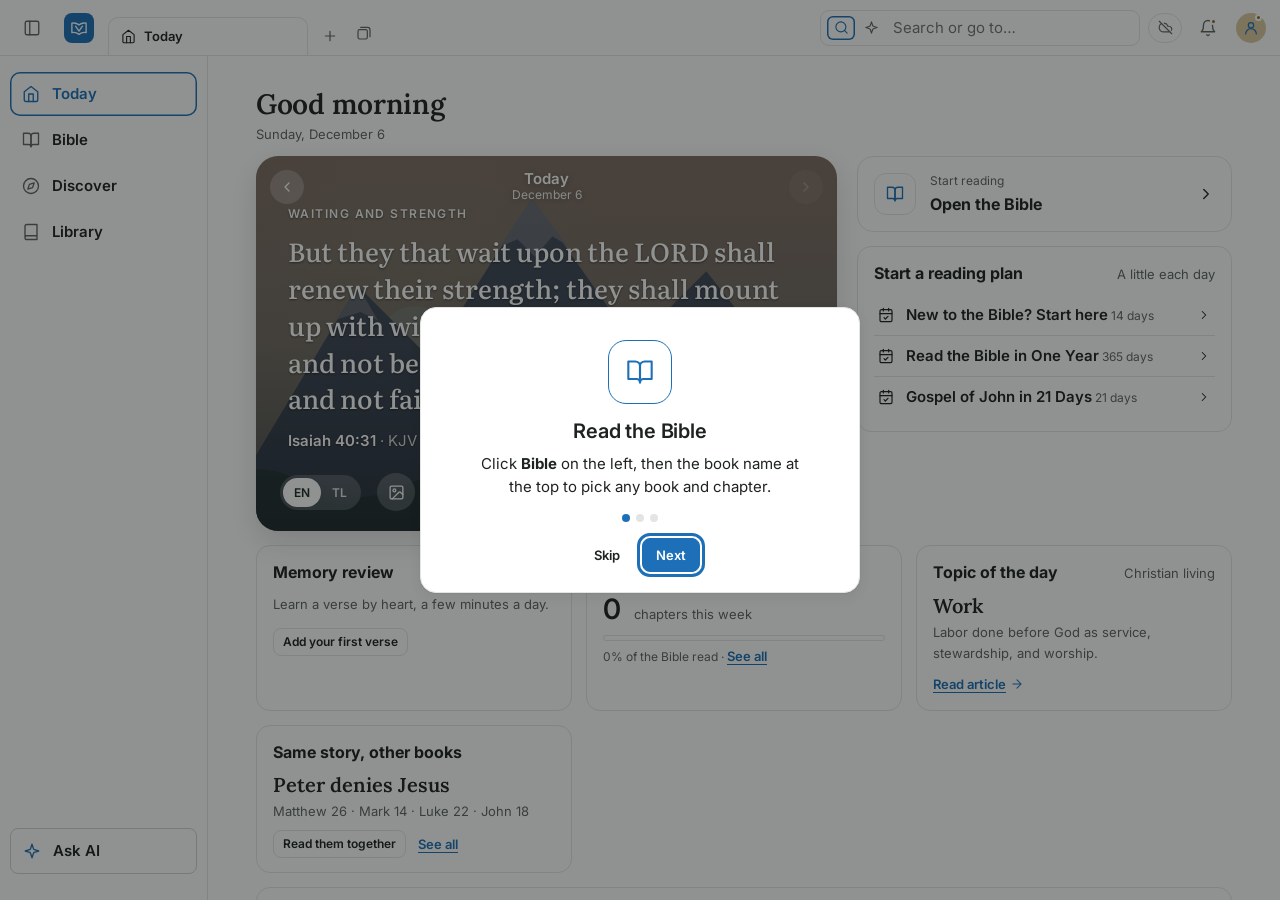
==== index.html @ 9444bd7f "F14: Dialog focus trap, misspelled book names, floating control, tap targets, more parallels Co-Auth" ====
<!DOCTYPE html>
<html lang="en" data-theme="light">
<head>
<meta charset="utf-8">
<meta name="viewport" content="width=device-width, initial-scale=1, viewport-fit=cover">
<title>Verbo</title>
<meta name="description" content="Read, study and take notes on the Bible: side by side versions, Hebrew and Greek, commentaries, guided study and offline reading.">
<link rel="manifest" href="manifest.webmanifest">
<meta name="theme-color" content="#FFFFFF" media="(prefers-color-scheme: light)">
<meta name="theme-color" content="#111513" media="(prefers-color-scheme: dark)">
<meta name="mobile-web-app-capable" content="yes">
<meta name="apple-mobile-web-app-capable" content="yes">
<meta name="apple-mobile-web-app-title" content="Verbo">
<meta name="apple-mobile-web-app-status-bar-style" content="default">
<meta name="application-name" content="Verbo">
<link rel="apple-touch-icon" href="icons/apple-touch-icon.png">
<link rel="icon" type="image/png" sizes="32x32" href="icons/favicon-32.png">
<link rel="icon" type="image/svg+xml" href="icons/icon.svg">

<link rel="preconnect" href="https://fonts.googleapis.com">
<link rel="preconnect" href="https://fonts.gstatic.com" crossorigin>
<link href="https://fonts.googleapis.com/css2?family=Inter:wght@400;500;600&family=Literata:ital,opsz,wght@0,7..72,400;0,7..72,500;1,7..72,400&family=Lora:wght@500;600&family=Noto+Serif+Hebrew:wght@400;500&family=Noto+Serif:wght@400&display=swap" rel="stylesheet">
<style>:root{--primary:#174A38;--primary-h:#103B2D;--secondary:#D9C7A0;--bg:#FFFFFF;--surface:#FFFFFF;--surface2:#FFFFFF;--text:#242A28;--text2:#777D78;--border:#E8E6DF;--accent:#B68A4C;--success:#438765;--warning:#C18B45;--danger:#B4533F;--ink:#174A38;--active:rgba(23,74,56,.08);--active2:rgba(23,74,56,.14);--hl-gold:#F6E7B8;--hl-green:#D7EADF;--hl-blue:#DCE7F3;--hl-rose:#F3DCDC;--shadow:0 1px 2px rgba(20,30,25,.04),0 6px 20px rgba(20,30,25,.06);--r:10px;--sbw:245px;--serif:"Lora",Georgia,serif;--sans:"Inter",system-ui,-apple-system,"Segoe UI",Roboto,sans-serif;--scripture:"Literata",Georgia,serif;--fs:19px}[data-theme=dark]{--primary:#2B7457;--primary-h:#23654B;--secondary:#5C5340;--bg:#111513;--surface:#191E1B;--surface2:#151916;--text:#E7E5DE;--text2:#9AA19C;--border:#2A312D;--accent:#CCA36D;--ink:#82C7A6;--active:rgba(130,199,166,.1);--active2:rgba(130,199,166,.18);--hl-gold:rgba(204,163,109,.28);--hl-green:rgba(67,135,101,.32);--hl-blue:rgba(96,135,186,.32);--hl-rose:rgba(186,98,98,.3);--shadow:0 1px 2px rgba(0,0,0,.3),0 8px 24px rgba(0,0,0,.3)}*{box-sizing:border-box}html,body{margin:0;height:100%}body{font-family:var(--sans);background:var(--bg);color:var(--text);font-size:15px;line-height:1.55;-webkit-font-smoothing:antialiased;overflow:hidden}button,input,select,textarea{font:inherit;color:inherit}a{color:var(--ink)}svg.i{width:18px;height:18px;flex:none;stroke:currentColor;fill:none;stroke-width:1.8;stroke-linecap:round;stroke-linejoin:round}h1,h2,h3{font-family:var(--serif);font-weight:600;letter-spacing:-.01em;margin:0}h1{font-size:28px;line-height:1.25}h2{font-size:20px}h3{font-size:16px}.muted{color:var(--text2)}.small{font-size:12px}.tiny{font-size:12px}.label{font-size:12px;font-weight:600;letter-spacing:.07em;text-transform:uppercase;color:var(--text2)}.app{display:grid;grid-template-columns:var(--sbw) 1fr;grid-template-rows:56px 1fr;height:100vh;height:100dvh;transition:grid-template-columns .18s}.app.collapsed{--sbw:68px}.topbar{grid-column:1/-1;display:flex;align-items:center;gap:10px;padding:0 14px;background:var(--surface);border-bottom:1px solid var(--border);z-index:40;min-width:0}.brand{display:flex;align-items:center;gap:9px;text-decoration:none;color:var(--text);font-family:var(--serif);font-weight:600;font-size:16px;cursor:pointer;background:none;border:0;padding:4px 6px;border-radius:8px}.brand .mark{width:30px;height:30px;border-radius:8px;background:var(--primary);display:grid;place-items:center;color:#fff}.gsearch{position:relative;flex:1;max-width:520px;margin-left:auto;margin-right:auto}.gsearch input{width:100%;height:36px;border:1px solid var(--border);background:var(--surface2);border-radius:9px;padding:0 64px 0 36px;outline:none}.gsearch input:focus{border-color:var(--primary);background:var(--surface)}.gsearch .si{position:absolute;left:10px;top:9px;color:var(--text2)}.gsearch kbd{position:absolute;right:8px;top:8px}.gsearch .gs-clr{position:absolute;right:30px;top:18px;transform:translateY(-50%);z-index:2}.gs-item.gs-more-row{color:var(--primary);min-height:0;padding-top:6px;padding-bottom:10px}.gs-item.gs-more-row .t{color:var(--primary);font-weight:600;font-size:15px}.gsearch .gs-clr.on~kbd{display:none}.gsearch .gs-clr.on{right:4px}#gs::-webkit-search-cancel-button{display:none}kbd{font-family:var(--sans);font-size:12px;border:1px solid var(--border);border-bottom-width:2px;border-radius:5px;padding:1px 6px;color:var(--text2);background:var(--surface)}.gs-pop{position:absolute;left:0;right:0;top:42px;background:var(--surface);border:1px solid var(--border);border-radius:12px;box-shadow:var(--shadow);max-height:min(70vh,520px);overflow:auto;display:none;padding:6px}.gs-pop.show{display:block}.gs-group{padding:6px 8px 2px}.gs-item{display:flex;gap:10px;align-items:flex-start;padding:8px 10px;border-radius:8px;cursor:pointer;border:0;background:none;width:100%;text-align:left}.gs-item:hover,.gs-item.act{background:var(--active)}.gs-item .t{font-weight:600}.gs-item .s{color:var(--text2);font-size:12px;overflow:hidden;text-overflow:ellipsis;display:-webkit-box;-webkit-line-clamp:1;-webkit-box-orient:vertical}.top-actions{display:flex;align-items:center;gap:4px}.icon-btn{width:36px;height:36px;display:grid;place-items:center;border-radius:9px;border:0;background:none;color:var(--text2);cursor:pointer;position:relative;flex:none}.icon-btn:hover{background:var(--active);color:var(--text)}.icon-btn .dot{position:absolute;top:8px;right:9px;width:7px;height:7px;border-radius:50%;background:var(--accent);border:2px solid var(--surface)}.avatar{width:30px;height:30px;border-radius:50%;background:var(--secondary);color:var(--primary);display:grid;place-items:center;font-weight:600;font-size:12px}[data-theme=dark] .avatar{color:var(--text)}.sidebar{background:var(--surface);border-right:1px solid var(--border);overflow-y:auto;overflow-x:hidden;padding:8px 10px 24px}.nav-sec{margin-top:14px;padding:0 10px 4px;white-space:nowrap}.nav-item{display:flex;align-items:center;gap:11px;width:100%;padding:7px 10px;border:0;background:none;border-radius:8px;color:var(--text);cursor:pointer;text-align:left;white-space:nowrap;font-size:13px}.nav-item svg{color:var(--text2)}.nav-item:hover{background:var(--active)}.nav-item.on{background:var(--active2);color:var(--ink);font-weight:600}.nav-item.on svg{color:var(--ink)}.app.collapsed .nav-sec{visibility:hidden;height:6px;padding:0;margin-top:8px;border-top:1px solid var(--border)}.app.collapsed .nav-item{justify-content:center;padding:9px 0}.app.collapsed .nav-item span{display:none}.main{overflow-y:auto;overflow-x:hidden;position:relative;min-width:0}.main.fill{overflow:hidden}.scrim{display:none;position:fixed;inset:0;background:#0a0f0c59;z-index:55}.bottomnav{display:none}.page{max-width:1120px;margin:0 auto;padding:28px 32px 56px}.page-head{display:flex;align-items:flex-end;justify-content:space-between;gap:16px;margin-bottom:22px;flex-wrap:wrap}.page-head p{margin:6px 0 0;color:var(--text2)}.card{background:var(--surface);border:1px solid var(--border);border-radius:12px;padding:18px}.card.flat{padding:0;overflow:hidden}.card h3{margin-bottom:10px}.card-head{display:flex;align-items:center;justify-content:space-between;gap:10px;margin-bottom:12px}.grid{display:grid;gap:16px}.g2{grid-template-columns:repeat(2,minmax(0,1fr))}.g3{grid-template-columns:repeat(3,minmax(0,1fr))}.g4{grid-template-columns:repeat(4,minmax(0,1fr))}.split{display:grid;grid-template-columns:minmax(0,1.6fr) minmax(0,1fr);gap:16px}.split.wide{grid-template-columns:minmax(0,2.2fr) minmax(0,1fr)}.notes-layout.assist{grid-template-columns:250px minmax(0,1fr)}.btn{display:inline-flex;align-items:center;gap:7px;height:34px;padding:0 13px;border-radius:8px;border:1px solid var(--border);background:var(--surface);cursor:pointer;font-weight:600;font-size:13px;white-space:nowrap;color:var(--text)}.btn:hover{border-color:var(--text2)}.btn.primary{background:var(--primary);border-color:var(--primary);color:#fff}.btn.primary:hover{background:var(--primary-h)}.btn.ghost{border-color:transparent;background:none}.btn.ghost:hover{background:var(--active)}.btn.sm{height:28px;padding:0 9px;font-size:12px}.btn.danger{color:var(--danger)}.btn svg.i{width:16px;height:16px}.btn:disabled{opacity:.5;cursor:not-allowed}.chip{display:inline-flex;align-items:center;gap:6px;height:28px;padding:0 11px;border-radius:999px;border:1px solid var(--border);background:var(--surface);cursor:pointer;font-size:12px;white-space:nowrap;color:var(--text)}.chip:hover{border-color:var(--text2)}.chip.on{background:var(--primary);border-color:var(--primary);color:#fff}.chip.static{cursor:default}.chip.static:hover{border-color:var(--border)}.chips{display:flex;flex-wrap:wrap;gap:6px}.chips .chip{max-width:100%;white-space:normal;height:auto;min-height:28px;padding:4px 11px;text-align:left;line-height:1.35}.badge{display:inline-flex;align-items:center;height:20px;padding:0 8px;border-radius:999px;font-size:12px;font-weight:600;background:var(--active);color:var(--ink)}.badge.gold{background:#b68a4c26;color:var(--accent)}.badge.warn{background:#c18b4526;color:var(--warning)}.badge.gray{background:var(--surface2);color:var(--text2);border:1px solid var(--border)}.input,.select,textarea.input{width:100%;height:36px;border:1px solid var(--border);border-radius:8px;background:var(--surface);padding:0 11px;outline:none}textarea.input{height:auto;min-height:90px;padding:9px 11px;resize:vertical;line-height:1.55}.input:focus,.select:focus{border-color:var(--primary)}.select{appearance:none;padding-right:28px;background-image:url("data:image/svg+xml,%3Csvg xmlns='http://www.w3.org/2000/svg' width='12' height='12' viewBox='0 0 24 24' fill='none' stroke='%23777D78' stroke-width='2'%3E%3Cpath d='m6 9 6 6 6-6'/%3E%3C/svg%3E");background-repeat:no-repeat;background-position:right 9px center;cursor:pointer}.field{display:flex;flex-direction:column;gap:5px;margin-bottom:12px}.field>span{font-size:12px;font-weight:600;color:var(--text2)}.row{display:flex;align-items:center;gap:8px;flex-wrap:wrap}.between{justify-content:space-between}.stack>*+*{margin-top:12px}.list{display:flex;flex-direction:column}.li{display:flex;align-items:center;gap:12px;padding:11px 14px;border-bottom:1px solid var(--border);cursor:pointer;background:none;border-left:0;border-right:0;border-top:0;width:100%;text-align:left;color:var(--text)}.li:last-child{border-bottom:0}.li:hover{background:var(--surface2)}.li.on{background:var(--active)}.li .grow{flex:1;min-width:0}.li .t{font-weight:600}.li .s{color:var(--text2);font-size:12px;white-space:nowrap;overflow:hidden;text-overflow:ellipsis}.tile{border:1px solid var(--border);border-radius:12px;background:var(--surface);padding:16px;cursor:pointer;text-align:left;color:var(--text);display:block;width:100%}.tile:hover{border-color:var(--primary)}.tile h3{font-size:15px;margin-bottom:4px}.tile p{margin:0;color:var(--text2);font-size:13px}.stat{padding:14px 16px}.stat .n{font-family:var(--serif);font-size:28px;font-weight:600}.stat .l{color:var(--text2);font-size:12px}.progress{height:6px;border-radius:9px;background:var(--border);overflow:hidden}.progress>i{display:block;height:100%;background:var(--success);border-radius:9px}.empty{text-align:center;padding:36px 18px;color:var(--text2)}.empty svg.i{width:28px;height:28px;margin-bottom:8px;color:var(--text2)}.empty h3{color:var(--text);margin-bottom:6px;font-size:15px}.quote{font-family:var(--scripture);font-size:20px;line-height:1.7;border-left:0;padding:4px 0 4px 18px;margin:0}.quote cite{display:block;font-family:var(--sans);font-style:normal;font-size:12px;color:var(--text2);margin-top:8px;font-weight:600}.scr{font-family:var(--scripture)}.notice{display:flex;gap:10px;align-items:flex-start;padding:10px 13px;border-radius:9px;background:#b68a4c1a;color:var(--text);font-size:13px;border:1px solid rgba(182,138,76,.25)}.notice svg.i{color:var(--accent);margin-top:1px;width:16px;height:16px}.tabs{display:flex;gap:2px;border-bottom:1px solid var(--border);overflow-x:auto;scrollbar-width:none}.tabs::-webkit-scrollbar{display:none}.tab{border:0;background:none;padding:10px 12px;cursor:pointer;color:var(--text2);font-weight:600;font-size:13px;border-bottom:2px solid transparent;margin-bottom:-1px;white-space:nowrap}.tab.on{color:var(--ink);border-bottom-color:var(--ink)}.kv{display:grid;grid-template-columns:140px 1fr;gap:6px 14px;font-size:13px}.kv dt{color:var(--text2)}.kv dd{margin:0}ul.clean{margin:0;padding-left:18px}ul.clean li{margin:3px 0}.refl{border:0;background:none;color:var(--ink);cursor:pointer;padding:0;font-weight:600;text-decoration:underline;text-decoration-color:#174a384d;text-underline-offset:3px}.refl:hover{text-decoration-color:currentColor}.sec{background:var(--surface);border:1px solid var(--border);border-radius:12px;padding:20px 22px;margin-bottom:14px;scroll-margin-top:16px}.sec-h{display:flex;align-items:center;justify-content:space-between;gap:10px;margin-bottom:12px}.sec-h h2{font-size:20px}.k-text,.k-hist,.k-int,.k-theo,.k-app,.k-note{border-left:0}.typ{font-size:12px;font-weight:600;text-transform:uppercase;letter-spacing:.06em;padding:3px 8px;border-radius:999px;background:var(--surface2);border:1px solid var(--border);color:var(--text2);white-space:nowrap}table.tbl{width:100%;border-collapse:collapse;font-size:13px}.tbl th,.tbl td{border-bottom:1px solid var(--border);padding:10px 12px;text-align:left;vertical-align:top}.tbl th{font-weight:600;background:var(--surface2);font-size:12px}.tbl-wrap{overflow-x:auto;border:1px solid var(--border);border-radius:10px}.reader{display:grid;grid-template-columns:minmax(0,1fr);height:100%}.reader.with-panel{grid-template-columns:minmax(0,1fr) 390px}.reader-col{overflow-y:auto;height:100%;position:relative}.rbar{position:sticky;top:0;z-index:5;background:color-mix(in srgb,var(--bg) 92%,transparent);backdrop-filter:blur(6px);border-bottom:1px solid var(--border);padding:10px 20px;display:flex;gap:8px;align-items:center;flex-wrap:wrap}.rbar .select{height:32px;width:auto;font-size:13px}.rbar .sep{width:1px;height:20px;background:var(--border);margin:0 2px}.seg{display:inline-flex;border:1px solid var(--border);border-radius:8px;overflow:hidden;background:var(--surface)}.seg button{border:0;background:none;padding:0 10px;height:30px;cursor:pointer;font-size:12px;color:var(--text2)}.seg button.on{background:var(--active2);color:var(--ink);font-weight:600}.reading{max-width:720px;margin:0 auto;padding:36px 28px 120px}.reading h1{font-size:28px;margin-bottom:4px}.scripture{font-family:var(--scripture);font-size:var(--fs);line-height:var(--lh,1.72);color:var(--text)}.scripture .v{cursor:pointer;border-radius:5px;padding:1px 3px;transition:background .12s;-webkit-tap-highlight-color:transparent}.scripture.verse .v{display:block;padding:4px 8px;margin:0 -8px 4px}.scripture .v:hover{background:var(--active)}.scripture .v sup{font-family:var(--sans);font-size:.58em;color:var(--accent);font-weight:600;margin-right:5px;vertical-align:.45em}.scripture .v.sel{box-shadow:inset 0 0 0 1.5px var(--accent)}.v.hl-gold{background:var(--hl-gold)}.v.hl-green{background:var(--hl-green)}.v.hl-blue{background:var(--hl-blue)}.v.hl-rose{background:var(--hl-rose)}.v .bmk{display:inline-block;width:12px;height:12px;color:var(--accent);margin-left:4px;vertical-align:-1px}.gap{font-family:var(--sans);font-size:12px;color:var(--text2);text-align:center;padding:10px 0;letter-spacing:.04em}.vbar{position:sticky;bottom:16px;margin:20px auto 0;display:flex;flex-wrap:wrap;justify-content:center;gap:2px;background:var(--surface);border:1px solid var(--border);box-shadow:var(--shadow);border-radius:12px;padding:5px;width:max-content;max-width:calc(100% - 16px);z-index:6}.vbar .btn{border:0;height:32px}.vbar .btn:hover{background:var(--active)}.vbar .ref{font-weight:600;font-size:12px;padding:0 10px;display:flex;align-items:center;color:var(--ink)}.swatch{width:22px;height:22px;border-radius:50%;border:2px solid var(--surface);box-shadow:0 0 0 1px var(--border);cursor:pointer;padding:0}.panel{border-left:1px solid var(--border);background:var(--surface);height:100%;display:flex;flex-direction:column;min-width:0}.panel-h{padding:14px 16px 0;display:flex;align-items:flex-start;justify-content:space-between;gap:8px}.panel-b{overflow-y:auto;padding:16px;flex:1}.panel .tabs{padding:0 8px}.panel .tab{padding:9px 8px;font-size:12px}.bubble{padding:10px 13px;border-radius:12px;max-width:88%;font-size:13px}.bubble.u{background:var(--primary);color:#fff;margin-left:auto;border-bottom-right-radius:4px}.bubble.a{background:var(--surface2);border:1px solid var(--border);border-bottom-left-radius:4px}.ai-sec{margin-top:10px}.ai-sec .label{margin-bottom:3px;display:block}.mm{position:relative;height:100%;min-height:420px;background:var(--surface2);border:1px solid var(--border);border-radius:12px;overflow:hidden;touch-action:none}.mm svg{width:100%;height:100%;display:block;cursor:grab}.mm svg:active{cursor:grabbing}.mm-ctl{position:absolute;right:10px;top:10px;display:flex;flex-direction:column;gap:4px}.mm-ctl button{background:var(--surface);border:1px solid var(--border)}.mm-node{cursor:pointer}.mm-node rect{stroke-width:1.2}.mm-node text{font-family:var(--sans);pointer-events:none}.mm-legend{position:absolute;left:10px;bottom:10px;display:flex;gap:10px;font-size:12px;color:var(--text2);background:var(--surface);border:1px solid var(--border);border-radius:8px;padding:5px 9px;flex-wrap:wrap}.lg{display:inline-flex;align-items:center;gap:5px}.lg i{width:10px;height:10px;border-radius:3px;display:inline-block}.tl{position:relative;padding:8px 0 8px 28px}.tl:before{content:"";position:absolute;left:9px;top:0;bottom:0;width:2px;background:var(--border)}.tl-item{position:relative;display:block;width:100%;text-align:left;border:1px solid var(--border);background:var(--surface);border-radius:10px;padding:11px 14px;margin-bottom:10px;cursor:pointer;color:var(--text)}.tl-item:before{content:"";position:absolute;left:-24px;top:16px;width:12px;height:12px;border-radius:50%;background:var(--surface);border:2px solid var(--primary)}.tl-item.on{border-color:var(--primary);background:var(--active)}.tl-item.on:before{background:var(--primary)}.notes-layout{display:grid;grid-template-columns:330px minmax(0,1fr);gap:16px;align-items:start}.editor{min-height:220px;border:1px solid var(--border);border-radius:0 0 8px 8px;padding:12px 14px;outline:none;background:var(--surface);line-height:1.65}.editor:focus{border-color:var(--primary)}.editor:empty:before{content:attr(data-ph);color:var(--text2)}.etool{display:flex;gap:2px;border:1px solid var(--border);border-bottom:0;border-radius:8px 8px 0 0;padding:4px;background:var(--surface2)}.etool button{width:30px;height:28px;border:0;background:none;border-radius:6px;cursor:pointer;color:var(--text2);font-weight:600}.etool button:hover{background:var(--active);color:var(--text)}.note-body p{margin:0 0 8px}.opt{display:flex;align-items:center;gap:10px;width:100%;text-align:left;border:1px solid var(--border);background:var(--surface);border-radius:10px;padding:11px 14px;margin-bottom:8px;cursor:pointer;color:var(--text)}.opt:hover{border-color:var(--primary)}.opt.ok{border-color:var(--success);background:#4387651a}.opt.bad{border-color:var(--danger);background:#b4533f14}.opt:disabled{cursor:default}.qtimer{display:flex;align-items:center;gap:10px;margin-bottom:10px}.qt-bar{flex:1;height:4px;border-radius:3px;background:var(--surface2);overflow:hidden}.qt-bar i{display:block;height:100%;background:var(--primary);transition:width .2s linear}.qtimer span{font-variant-numeric:tabular-nums;font-weight:600;min-width:34px;text-align:right}.qtimer.low .qt-bar i{background:var(--danger)}.qtimer.low span{color:var(--danger)}.opt.sel{border-color:var(--primary);background:color-mix(in srgb,var(--primary) 10%,var(--surface));box-shadow:0 0 0 1px var(--primary)}.opt.sel .badge{background:var(--primary);color:#fff}.cq-mode{display:flex;align-items:center;justify-content:space-between;gap:10px;flex-wrap:wrap;margin-top:14px}.gs-chips{margin:4px 0 12px;flex-wrap:nowrap;overflow-x:auto;scrollbar-width:none}.gs-chips::-webkit-scrollbar{display:none}.gs-chips .chip{flex:none}.gs-sec{margin-bottom:16px}.gs-h{display:flex;align-items:center;justify-content:space-between;gap:8px;margin:0 2px 6px;font-size:13px;text-transform:none}.gs-more{border:0;background:none;color:var(--primary);font:inherit;font-size:13px;display:inline-flex;align-items:center;gap:2px;cursor:pointer;padding:4px 0}.gs-ic{color:var(--primary);display:inline-flex}.gs-tr{display:flex;align-items:center;gap:6px;flex-wrap:wrap;margin:0 2px 8px}.gs-tr .chip{padding:4px 10px;font-size:12px}.pop{position:fixed;z-index:80;background:var(--surface);border:1px solid var(--border);border-radius:12px;box-shadow:var(--shadow);min-width:240px;padding:6px;display:none}.pop.show{display:block}.pop .mi{display:flex;align-items:center;gap:10px;width:100%;padding:8px 10px;border:0;background:none;border-radius:8px;cursor:pointer;text-align:left;color:var(--text);font-size:13px}.pop .mi:hover{background:var(--active)}.modal-bg{position:fixed;inset:0;background:#0a0f0c66;z-index:90;display:none;align-items:center;justify-content:center;padding:16px}.modal-bg.show{display:flex}.modal{background:var(--surface);border-radius:14px;border:1px solid var(--border);width:min(560px,100%);max-height:calc(100dvh - 32px);overflow:auto;box-shadow:var(--shadow)}.modal-h{display:flex;align-items:center;justify-content:space-between;padding:16px 18px 6px}.modal-b{padding:8px 18px 18px}.modal-f{display:flex;justify-content:flex-end;gap:8px;padding:0 18px 18px}.toast{position:fixed;left:50%;bottom:24px;transform:translate(-50%) translateY(20px);background:var(--text);color:var(--bg);padding:9px 16px;border-radius:9px;font-size:13px;opacity:0;pointer-events:none;transition:all .2s;z-index:100;max-width:90vw}.toast.show{opacity:1;transform:translate(-50%)}.map{width:100%;height:auto;display:block;background:var(--surface2);border:1px solid var(--border);border-radius:12px}.map .pt{cursor:pointer}.focus .topbar,.focus .sidebar,.focus .bottomnav{display:none!important}.app.focus{grid-template-columns:1fr;grid-template-rows:1fr}.app.focus .main{grid-column:1/-1;grid-row:1/-1}.sync-pill{display:inline-flex;align-items:center;gap:6px;height:30px;padding:0 10px;border-radius:999px;border:1px solid var(--border);background:var(--surface2);color:var(--text2);font-size:12px;cursor:pointer;white-space:nowrap;margin-right:4px}.sync-pill.synced{color:var(--success);border-color:#43876559}.sync-pill.error{color:var(--warning)}.sync-pill.saving svg,.sync-pill.connecting svg{animation:spin 1.2s linear infinite}.skel{height:16px;border-radius:6px;background:linear-gradient(90deg,var(--border),var(--surface2),var(--border));background-size:200% 100%;animation:sh 1.2s infinite;margin:14px 0}@keyframes sh{to{background-position:-200% 0}}.reading.wide{max-width:1040px}.pair{display:grid;grid-template-columns:1fr 1fr;gap:18px;align-items:start}.pair.head{margin-bottom:4px}.scripture.two .pair .v{margin:0 0 6px;display:block}.cmpv{font-family:var(--scripture);font-size:calc(var(--fs) - 1px);line-height:1.85;color:var(--text2);padding:4px 8px;border-left:1px solid var(--border)}.cmpv sup{font-family:var(--sans);font-size:.58em;color:var(--accent);font-weight:600;margin-right:5px;vertical-align:.45em}.dots{display:inline-flex;gap:4px}.dots i{width:6px;height:6px;border-radius:50%;background:var(--text2);animation:bl 1s infinite}.dots i:nth-child(2){animation-delay:.15s}.dots i:nth-child(3){animation-delay:.3s}@keyframes bl{0%,to{opacity:.25}50%{opacity:1}}.progress .indet{width:35%;animation:ind 1.4s ease-in-out infinite}@keyframes ind{0%{margin-left:-35%}to{margin-left:100%}}mark{background:var(--hl-gold);color:inherit;border-radius:3px;padding:0 1px}.rtop{position:sticky;top:0;z-index:5;display:flex;align-items:center;gap:10px;padding:10px 20px;background:color-mix(in srgb,var(--bg) 94%,transparent);backdrop-filter:blur(8px);border-bottom:1px solid var(--border)}.pills{display:flex;gap:3px;min-width:0}.pill{height:38px;padding:0 16px;border:0;background:var(--surface);box-shadow:inset 0 0 0 1px var(--border);font-weight:600;font-size:15px;cursor:pointer;color:var(--text);white-space:nowrap;overflow:hidden;text-overflow:ellipsis;max-width:56vw}.pill:first-child{border-radius:999px 6px 6px 999px}.pill:last-child{border-radius:6px 999px 999px 6px}.pill:hover{background:var(--active)}.rtop-i{display:flex;gap:2px;margin-left:auto}.rtop-i .icon-btn{width:40px;height:40px;color:var(--text)}.rtop-i svg.i{width:22px;height:22px}.ch-title{font-size:28px;margin:4px 0 18px}.reading{padding-top:22px;padding-bottom:110px}.scripture .v.speaking{background:var(--active2)}.rfloat{position:sticky;bottom:18px;display:flex;justify-content:space-between;align-items:center;max-width:760px;margin:0 auto;padding:0 18px;pointer-events:none;z-index:6}.fbtn{pointer-events:auto;width:52px;height:52px;border-radius:50%;border:1px solid var(--border);background:color-mix(in srgb,var(--surface) 92%,transparent);backdrop-filter:blur(6px);box-shadow:var(--shadow);display:grid;place-items:center;cursor:pointer;color:var(--text)}.fbtn.play{width:62px;height:62px;background:var(--primary);border-color:var(--primary);color:#fff}.fbtn:hover{filter:brightness(1.05)}.modal.sheet .modal-b{padding-top:4px}.bkgrid{display:grid;grid-template-columns:repeat(auto-fill,minmax(130px,1fr));gap:6px}.bk{height:38px;border:1px solid var(--border);background:var(--surface);border-radius:8px;cursor:pointer;text-align:left;padding:0 10px;color:var(--text);font-size:13px;white-space:nowrap;overflow:hidden;text-overflow:ellipsis}.bk:hover,.chn:hover{border-color:var(--primary)}.bk.on,.chn.on{background:var(--primary);color:#fff;border-color:var(--primary)}.chgrid{display:grid;grid-template-columns:repeat(auto-fill,minmax(48px,1fr));gap:6px}.chn{height:44px;border:1px solid var(--border);background:var(--surface);border-radius:8px;cursor:pointer;color:var(--text);font-weight:600}.scripture.two{line-height:1.7}.scripture.two .pair{display:grid;grid-template-columns:1fr 1fr;gap:22px;align-items:start;margin-bottom:22px}.scripture.two .pair .v{display:block;margin:0;padding:2px 4px}.vn{display:inline-flex;align-items:center;justify-content:center;min-width:28px;height:24px;padding:0 5px;margin:0 8px 0 0;border:1px solid var(--border);border-radius:6px;font-family:var(--sans);font-size:12px;color:var(--text2);vertical-align:3px;line-height:1}.cmpv{font-family:var(--scripture);font-size:var(--fs);line-height:1.7;color:var(--text2);padding:2px 4px}.orig{display:flex;flex-wrap:wrap;gap:6px 14px;align-items:flex-start;padding:2px 4px}.orig.he{justify-content:flex-start}.orig .vn{margin:2px 0 0;align-self:flex-start}.orig .w{display:inline-flex;flex-direction:column;align-items:center}.orig .o{font-family:SBL Hebrew,Ezra SIL,Times New Roman,serif;font-size:calc(var(--fs) + 5px);line-height:1.5;color:var(--text)}.orig.gr .o{font-family:var(--scripture);font-size:var(--fs)}.orig .t{font-family:var(--sans);font-size:12px;color:var(--text2);letter-spacing:.02em;line-height:1.3}.hide-all{display:none!important}.mtitle{font-family:var(--serif);font-weight:600;font-size:20px;flex:1;min-width:0;white-space:nowrap;overflow:hidden;text-overflow:ellipsis;padding-left:6px}.gs-close{display:none}.gs-group.row{display:flex;justify-content:space-between;align-items:center}.gs-item.one{padding:7px 10px;align-items:center}.gs-chips{display:flex;flex-wrap:wrap;gap:6px;padding:4px 8px 8px}#btnProfile .dot{top:4px;right:4px}.sbox{display:flex;align-items:center;gap:6px;border:1px solid var(--border);background:var(--surface);border-radius:12px;padding:4px 6px 4px 12px}.sbox:focus-within{border-color:var(--primary)}.sbox input{flex:1;min-width:0;border:0;outline:none;background:none;height:40px}.cq-end{display:flex;align-items:center;gap:12px;width:100%;margin:28px 0 90px;padding:14px 16px;border:1px solid var(--border);background:var(--surface);border-radius:14px;text-align:left;color:var(--text);font:inherit;cursor:pointer}.cq-end>svg:first-child{color:var(--primary);flex:none}.cq-end .grow{display:flex;flex-direction:column;gap:2px;font-family:var(--sans,inherit)}.cq-pick{display:flex;flex-direction:column;gap:12px}.cq-opt{display:flex;align-items:flex-start;gap:12px}.cq-opt>.btn,.cq-btns{flex:none;align-self:center}.cq-btns{display:flex;flex-direction:column;gap:4px;align-items:stretch}.cq-ic{width:38px;height:38px;border-radius:10px;background:var(--surface2);display:flex;align-items:center;justify-content:center;color:var(--primary);flex:none}.cq-best{color:var(--success);font-weight:600;margin-top:4px}.cq-blank{font-family:var(--serif);font-size:20px;line-height:1.6;margin:8px 0 16px}.cq-gap{display:inline-block;min-width:70px;border-bottom:2px solid var(--primary);color:transparent}.cq-hist{display:flex;align-items:center;gap:10px;width:100%;padding:10px 2px;border:0;border-top:1px solid var(--border);background:none;text-align:left;color:var(--text);font:inherit;cursor:pointer}.cbx{display:none;flex:none;border:0;background:none;padding:6px;margin:0;color:var(--muted,#999);cursor:pointer;line-height:0;-webkit-tap-highlight-color:transparent}.cbx.on{display:inline-flex;align-items:center;justify-content:center}.cbwrap{position:relative;display:block;flex:1;min-width:0;width:100%}.cbwrap>input{width:100%;padding-right:38px!important;box-sizing:border-box}.cbwrap>.cbx{position:absolute;right:4px;top:50%;transform:translateY(-50%)}input[data-cbid]::-webkit-search-cancel-button{display:none}.pillsel{appearance:none;border:1px solid var(--border);background:var(--surface2);border-radius:999px;height:32px;padding:0 12px;font-weight:600;font-size:13px;cursor:pointer;color:var(--text)}.sfilt{display:flex;gap:8px;flex-wrap:wrap;margin-top:10px}.sfilt .select{width:auto;height:34px}.tries{margin-top:10px;font-size:13px;color:var(--text2)}.tries button{border:0;background:none;color:var(--ink);cursor:pointer;padding:2px 4px;font:inherit}.sheet-handle{display:none}.panel-h{padding:12px 12px 0 16px;display:flex;align-items:center;justify-content:space-between;gap:8px}.panel-h h2{font-size:20px}.pact{display:flex;gap:2px;padding:8px 10px 4px;align-items:center;flex-wrap:wrap}.pa{flex:1;min-width:52px;display:flex;flex-direction:column;align-items:center;gap:3px;border:0;background:none;padding:6px 2px;border-radius:9px;color:var(--text2);font-size:12px;cursor:pointer}.pa:hover{background:var(--active);color:var(--text)}.pa.on{color:var(--accent)}.pa svg.i{width:20px;height:20px}.swatch.on{box-shadow:0 0 0 2px var(--text)}.ptabs{padding:0 6px;margin-top:4px}.ptabs .tab{flex:1;padding:9px 6px;font-size:12px;text-align:center}.tab .ts,.ptabs .tl{display:none}.ptabs .ts{display:inline}.scripture .v{scroll-margin-top:72px}.ch-ref{font-family:var(--sans);font-size:12px;font-weight:600;letter-spacing:.06em;text-transform:uppercase;color:var(--text2);margin-top:4px}.ch-ref+.ch-title{margin-top:4px}.psup{font-family:var(--scripture);font-style:italic;color:var(--text2);margin:-6px 0 14px;font-size:calc(var(--fs) - 2px)}.fn{font-family:var(--sans);font-size:.55em;color:var(--ink);font-weight:600;margin-left:2px;vertical-align:.5em;font-style:italic}.fnotes{margin-top:28px;padding-top:14px;border-top:1px solid var(--border);font-size:13px;color:var(--text2)}.fnl{margin-bottom:6px}.fnl sup{font-style:italic;color:var(--ink);font-weight:600;margin-right:4px}.notes-page{max-width:1100px}.notes2{display:grid;grid-template-columns:340px minmax(0,1fr);gap:28px;align-items:start}.notes2.one{grid-template-columns:minmax(0,1fr)}.nlist{margin-top:10px;display:flex;flex-direction:column}.nrow{display:block;width:100%;text-align:left;border:0;background:none;padding:12px 10px;border-radius:10px;cursor:pointer;color:var(--text);border-bottom:1px solid var(--border)}.nrow:hover{background:var(--surface2)}.nrow.on{background:var(--active)}.nrow .nt{font-weight:600;font-size:15px}.nrow .np{color:var(--text2);font-size:13px;margin-top:2px;display:-webkit-box;-webkit-line-clamp:2;-webkit-box-orient:vertical;overflow:hidden}.nm{display:flex;flex-wrap:wrap;align-items:center;gap:4px 10px;margin-top:6px;font-size:12px;color:var(--text2)}.ndetail{position:sticky;top:16px}.nview h1{font-size:28px;margin:4px 0 0}.nv-head{display:flex;justify-content:space-between;align-items:flex-start;gap:12px;margin-top:6px}.nquote{font-family:var(--scripture);font-size:16px;line-height:1.7;color:var(--text2);border-left:0;margin:18px 0;padding:2px 0 2px 14px}.nview .note-body{font-size:16px;line-height:1.75;margin-top:14px}.ntag{border:0;background:var(--surface2);color:var(--text2);border-radius:999px;padding:2px 9px;font-size:12px;cursor:pointer}.ned{padding:0}.ned.card{padding:14px}.ned-top{display:flex;align-items:center;justify-content:space-between;margin-bottom:10px}.ned-title{width:100%;border:0;outline:none;background:none;font-family:var(--serif);font-size:28px;font-weight:600;padding:6px 0;color:var(--text)}.ned-ref{display:flex;align-items:center;gap:8px;color:var(--text2);border-bottom:1px solid var(--border);padding-bottom:8px;margin-bottom:8px}.ned-ref input{flex:1;border:0;outline:none;background:none;font-size:15px;color:var(--text)}.ned .etool{border:0;background:none;padding:2px 0;border-radius:0}.ned .editor{border:0;border-radius:0;padding:8px 0;min-height:42vh;font-size:16px;background:none}.ned .editor:focus{border:0}.ned-more{margin-top:10px;border-top:1px solid var(--border);padding-top:10px}.ned-more summary{cursor:pointer;color:var(--text2);font-size:13px;font-weight:600}.fab{position:fixed;right:18px;bottom:78px;width:56px;height:56px;border-radius:50%;border:0;background:var(--primary);color:#fff;box-shadow:var(--shadow);display:grid;place-items:center;cursor:pointer;z-index:40}.drawer-h{display:flex;align-items:center;gap:10px;padding:4px 4px 8px 8px;font-family:var(--serif);font-size:16px}.drawer-h .mark{width:30px;height:30px;border-radius:8px;background:var(--primary);display:grid;place-items:center;color:#fff}.subnav{display:flex;gap:6px;overflow-x:auto;padding:12px 16px 2px;scrollbar-width:none}.subnav::-webkit-scrollbar{display:none}.subnav button{flex:none;height:32px;padding:0 13px;border-radius:999px;border:1px solid var(--border);background:var(--surface);color:var(--text2);font-size:13px;cursor:pointer}.subnav button.on{background:var(--text);color:var(--bg);border-color:var(--text);font-weight:600}.subnav+.page{padding-top:12px}.hubai{display:flex;align-items:center;gap:14px;width:100%;text-align:left;border:0;border-radius:14px;padding:16px;margin-bottom:14px;cursor:pointer;background:var(--primary);color:#fff}.hubai .muted{color:#ffffffbf}.hubai div{flex:1}.hubgrid{display:grid;grid-template-columns:repeat(2,minmax(0,1fr));gap:10px}.hubtile{display:flex;flex-direction:column;align-items:flex-start;gap:6px;text-align:left;border:1px solid var(--border);background:var(--surface);border-radius:14px;padding:14px;cursor:pointer;color:var(--text);min-height:112px}.hubtile svg{color:var(--ink)}.hubtile b{font-size:15px}.hubtile span{font-size:12px;color:var(--text2);line-height:1.35}.hubtile:hover{border-color:var(--primary)}.mecard{display:flex;align-items:center;gap:14px;margin:4px 0 18px}.mesec{margin:16px 4px 8px}@media (min-width:900px){.hubgrid{grid-template-columns:repeat(4,minmax(0,1fr))}}@media (max-width:1199px){.reader.with-panel{grid-template-columns:minmax(0,1fr)}.panel{position:fixed;right:0;top:56px;bottom:0;width:390px;max-width:100%;z-index:35;box-shadow:var(--shadow)}.g4{grid-template-columns:repeat(2,minmax(0,1fr))}.notes-layout{grid-template-columns:280px minmax(0,1fr)}}@media (max-width:899px){body{font-size:15px}.app,.app.collapsed{grid-template-columns:minmax(0,1fr);--sbw:270px}.sidebar{position:fixed;top:0;left:0;bottom:0;width:270px;z-index:60;transform:translate(-100%);transition:transform .2s;padding-top:14px}.app.drawer .sidebar{transform:none}.app.drawer .scrim{display:block}.app.collapsed .nav-sec{visibility:visible;height:auto;padding:0 10px 4px;margin-top:14px;border:0}.app.collapsed .nav-item{justify-content:flex-start;padding:7px 10px}.app.collapsed .nav-item span{display:inline}.hide-m{display:none!important}.topbar{padding:0 8px 0 10px;gap:2px}#btnHub{margin-left:-6px}.mtitle{padding-left:2px}.app.reading-page.msearch .topbar,.app.writing-page.msearch .topbar,.app.focus.msearch .topbar{display:flex!important;transform:none!important}.app.msearch .gsearch{display:block!important;position:fixed;inset:0;z-index:70;background:var(--bg);padding:10px 10px 10px 52px;max-width:none;margin:0}.app.msearch .gs-close{display:grid;position:absolute;left:8px;top:10px}.app.msearch .gsearch .si{left:62px;top:19px}.app.msearch .gsearch input{height:40px;padding-right:40px!important}.app.msearch .gsearch .gs-clr{right:14px;top:30px}.app.msearch .gs-pop{position:fixed;inset:60px 0 0;max-height:none;border:0;border-radius:0;box-shadow:none;background:var(--bg)}.gsearch,.brand span,.gsearch kbd{display:none}.gsearch input{padding-right:12px}.main,.main.fill{padding-bottom:62px}.bottomnav{display:flex;position:fixed;left:0;right:0;bottom:0;height:62px;background:var(--surface);border-top:1px solid var(--border);z-index:45;padding-bottom:env(safe-area-inset-bottom)}.bottomnav button{flex:1;border:0;background:none;display:flex;flex-direction:column;align-items:center;justify-content:center;gap:3px;font-size:12px;color:var(--text2);cursor:pointer}.bottomnav button.on{color:var(--ink);font-weight:600}.bottomnav button{position:relative}.bottomnav .dot{position:absolute;top:9px;left:calc(50% + 6px);width:7px;height:7px;border-radius:50%;background:var(--accent)}.bottomnav .center .cbtn{width:50px;height:50px;margin-top:-22px;border-radius:50%;background:var(--primary);color:#fff;display:grid;place-items:center;box-shadow:0 4px 14px #174a3859;border:4px solid var(--surface)}.bottomnav .center.on{color:var(--ink)}.page{padding:20px 16px 40px}.sync-pill{padding:0 8px;margin:0}h1{font-size:28px}.g2,.g3,.g4,.split{grid-template-columns:minmax(0,1fr)}.g4.keep2{grid-template-columns:repeat(2,minmax(0,1fr))}.notes-layout,.notes-layout.assist,.split.wide{grid-template-columns:minmax(0,1fr)}.panel{top:auto;bottom:62px;left:0;width:100%;height:var(--sheet-h,40dvh);border-left:0;border-top:1px solid var(--border);border-radius:18px 18px 0 0;z-index:50;box-shadow:0 -8px 30px #0000002e;transition:height .2s ease}.sheet-handle{display:flex;justify-content:center;padding:8px 0 0;cursor:grab;touch-action:none}.sheet-handle i{width:40px;height:5px;border-radius:9px;background:var(--border)}.panel-h{padding-top:2px;touch-action:none}.with-panel .reading{padding-bottom:calc(var(--sheet-h,40dvh) + 6dvh)}.tab .tl{display:none}.tab .ts{display:inline}.ptabs .tab{padding:9px 2px;font-size:13px}.pact{padding:4px 6px 2px}.pa{min-width:44px;font-size:12px}.rbar{padding:8px 12px}.reading{padding:16px 18px 40px}.rtop{padding:8px 10px;gap:6px}.pill{height:36px;padding:0 13px;font-size:15px}.rtop-i .icon-btn{width:36px;height:36px}.ch-title{font-size:20px}.scripture.two .pair{gap:12px;margin-bottom:18px}.scripture.two .v,.cmpv{font-size:calc(var(--fs) - 2px)}.orig{gap:4px 10px}.orig .o{font-size:calc(var(--fs) + 2px)}.orig .t{font-size:12px}.vn{min-width:24px;height:21px;font-size:12px;margin-right:6px}.rfloat{bottom:10px}.app.reading-page{grid-template-rows:1fr}.app.reading-page .topbar{display:none}.app.reading-page .main{grid-row:1/-1}.reading-page .reader .panel{top:auto}.fbtn{width:46px;height:46px}.fbtn.play{width:56px;height:56px}.modal-bg{align-items:flex-end;padding:0}.modal.sheet{border-radius:16px 16px 0 0;width:100%;max-height:85dvh}.vbar{bottom:72px}.mm{min-height:360px}.kv{grid-template-columns:1fr}.kv dt{margin-top:6px}.sec{padding:16px}.gs-pop{position:fixed;left:8px;right:8px;top:52px}.only-d{display:none!important}}@media (min-width:900px){.only-m{display:none!important}}@media (max-width:899px),(pointer:coarse){input,select,textarea,.input,.select,.gsearch input,.rbar .select,[contenteditable=true]{font-size:16px!important}.rbar .select{height:36px}}@media (prefers-reduced-motion:reduce){*{transition:none!important}}.tp{max-width:760px}.tp-cats{display:flex;gap:6px;overflow-x:auto;scrollbar-width:none;margin:12px -16px 4px;padding:0 16px}.tp-cats::-webkit-scrollbar{display:none}.tp-cats .chip{flex:none}.tp-h{margin:18px 0 2px}.tp-row{padding:12px 4px}.tp-def{display:-webkit-box;-webkit-line-clamp:1;-webkit-box-orient:vertical;overflow:hidden;margin-top:2px}.tp-back{margin:-6px 0 10px -8px}.tp-lead{font-size:16px;line-height:1.6;margin:10px 0 14px}.tp-top{position:sticky;top:0;z-index:6;background:var(--bg);padding:8px 0;margin:-8px 0 0}.tp-f{padding:14px 0;border-bottom:1px solid var(--border)}.tp-fh{display:flex;align-items:center;gap:8px;margin-bottom:8px;flex-wrap:wrap}.tp-fh label{font-weight:600;font-size:15px}.tp-ask{margin-left:auto}.tp-in{font-size:16px}textarea.tp-in{resize:vertical;line-height:1.5}.tp-src{display:inline-flex;align-items:center;gap:3px;font-size:12px;font-weight:600;color:var(--accent);background:var(--surface2);border-radius:999px;padding:2px 8px;margin-left:6px;vertical-align:middle;font-family:var(--sans)}.tp-sug{margin-top:10px;border:1px dashed var(--accent);border-radius:10px;padding:12px;background:var(--surface)}.tp-sug-h{display:flex;align-items:center;gap:6px;font-size:12px;font-weight:600;color:var(--accent);margin-bottom:6px;text-transform:uppercase;letter-spacing:.04em}.tp-foot{display:flex;gap:8px;justify-content:flex-end;margin-top:18px}.spin{width:14px;height:14px;border:2px solid currentColor;border-right-color:transparent;border-radius:50%;display:inline-block;animation:spin .8s linear infinite}@keyframes spin{to{transform:rotate(360deg)}}.show-m{display:none}@media (max-width:760px){.show-m{display:grid}}.att{margin:12px 0}.att-row{display:flex;flex-wrap:wrap;gap:8px}.att-th{position:relative;width:84px;height:84px;border-radius:10px;border:1px solid var(--border);background:var(--surface2);overflow:hidden;padding:0;cursor:pointer;display:grid;place-items:center;color:var(--text2)}.att-th img{width:100%;height:100%;object-fit:cover;display:block}.att-doc{display:flex;flex-direction:column;align-items:center;gap:4px;padding:6px;text-align:center;word-break:break-all}.att-add{border-style:dashed;display:flex;flex-direction:column;gap:4px;align-items:center;justify-content:center}.att-pend{display:flex;flex-direction:column;gap:6px;align-items:center;justify-content:center;cursor:default}.att-cap{position:absolute;left:0;right:0;bottom:0;background:#0000008c;color:#fff;font-size:12px;padding:2px 4px;white-space:nowrap;overflow:hidden;text-overflow:ellipsis}.att-big{width:100%;max-height:65vh;object-fit:contain;border-radius:8px;background:var(--surface2)}.att-docbig{display:flex;flex-direction:column;align-items:center;gap:4px;padding:20px;color:var(--text2)}.att-txt{white-space:pre-wrap;max-height:55vh;overflow:auto;background:var(--surface2);padding:12px;border-radius:8px;font-size:13px;margin:0}.scan-photos{display:flex;gap:8px;overflow-x:auto;margin-top:10px}.scan-photos img{height:180px;border-radius:10px;border:1px solid var(--border);display:block}mark.unclear{background:#ffe7a8;color:#5a4200;border-radius:3px;padding:0 2px}.scan-raw{white-space:pre-wrap;font-size:15px;line-height:1.6;background:var(--surface2);border-radius:8px;padding:12px;margin-top:10px;max-height:220px;overflow:auto}.vs-search{display:flex;align-items:center;gap:4px;border:1px solid var(--border);background:var(--surface);border-radius:12px;padding:0 4px 0 12px;height:48px;color:var(--text2)}.vs-search:focus-within{border-color:var(--ink)}.vs-search input{flex:1;min-width:0;border:0;background:none;font:inherit;font-size:16px;outline:none;color:var(--text);padding:0 6px}.vs-sug{position:relative}.vs-sug .sugbox{position:absolute;left:0;right:0;top:6px;z-index:30;background:var(--surface);border:1px solid var(--border);border-radius:12px;box-shadow:0 12px 32px #00000024;max-height:60vh;overflow:auto;padding:4px}.vs-sug .li{padding:9px 10px}.vs-top{background:var(--surface2);border-radius:8px;margin-bottom:4px}.vs-prev{display:-webkit-box;-webkit-line-clamp:2;-webkit-box-orient:vertical;overflow:hidden;margin-top:2px}.vs-chs{display:grid;grid-template-columns:repeat(auto-fill,minmax(46px,1fr));gap:6px;padding:6px 10px 10px}.vs-chs button{height:42px;border:1px solid var(--border);border-radius:8px;background:var(--surface2);color:var(--text);font:inherit;font-size:15px;cursor:pointer}.vs-chs button.on{background:var(--ink);color:#fff;border-color:var(--ink)}.vs-h{margin-top:18px}.vs{max-width:760px}.vs-ref{display:block;text-align:left;background:none;border:0;padding:0;cursor:pointer;color:inherit;font:inherit}.vs-ref h1{display:flex;align-items:center;gap:4px}.vs-chev{color:var(--text2);display:inline-flex;margin-top:4px}.vs-text{font-family:var(--scripture);font-size:20px;line-height:1.65;margin:14px 0 0;color:var(--text)}.vs-text sup{font-family:var(--sans);font-size:.55em;color:var(--accent)}.vs-text cite{display:block;font-style:normal;font-family:var(--sans);font-size:12px;color:var(--text2);margin-top:6px}.vs-acts{display:flex;gap:8px;margin:14px 0;flex-wrap:wrap}.vs-status{display:flex;align-items:center;gap:10px;padding:10px 12px;border-radius:10px;background:var(--surface2);font-size:13px;color:var(--text2);margin-bottom:10px}.vs-status>svg{flex:none}.vs-tabs{position:sticky;top:0;z-index:5;background:var(--bg);margin:0 -4px 4px;padding:0 4px}.vs-tabs .tab{flex:1;font-size:15px;padding:12px 8px}.vs-n{display:inline-block;min-width:18px;padding:0 5px;border-radius:9px;background:var(--surface2);font-size:12px;line-height:18px}.vs-part{padding:18px 0;border-bottom:1px solid var(--border)}.vs-part:last-child{border-bottom:0}.vs-ph{display:flex;align-items:baseline;justify-content:space-between;gap:10px;margin-bottom:10px}.vs-ph h3{font-size:16px;margin:0}.vs-tag{font-size:12px;color:var(--text2);white-space:nowrap}.vs-note{border:1px solid var(--border);border-radius:10px;padding:10px 12px;margin-bottom:10px;background:var(--surface)}@media (max-width:760px){.vs-kv{grid-template-columns:1fr;gap:2px}.vs-kv dt{font-size:12px;margin-top:8px}.vs-text{font-size:20px}.vs-tabs .tab{padding:12px 4px}}.wstat{font-size:12px;color:var(--text2);display:inline-flex;align-items:center;gap:6px;white-space:nowrap;overflow:hidden;text-overflow:ellipsis;min-width:0}.wdot{width:8px;height:8px;border-radius:50%;background:var(--success,#2e7d4f);box-shadow:0 0 0 3px #2e7d4f2e;flex:none}.wbody.editing{caret-color:var(--primary)}.wbody:not(.editing){cursor:text}.wtitle[readonly]{cursor:text}@media (max-width:760px){.wstat .muted{display:none}}@media (max-width:899px){.app.writing-page{grid-template-rows:1fr}.app.writing-page .topbar,.app.writing-page .bottomnav{display:none}.app.writing-page .main{grid-row:1/-1;padding-bottom:0}}.fv-peek{display:none}@property --hdr{syntax:"<length>";inherits:true;initial-value:0px}@media (max-width:899px){.app{--hdr:56px;transition:--hdr .22s ease}.app.bars-hidden,.app.reading-page,.app.writing-page,.app.focus{--hdr:0px}.app:not(.reading-page):not(.writing-page):not(.focus){grid-template-rows:1fr}.app:not(.reading-page):not(.writing-page):not(.focus) .topbar{position:fixed;top:0;left:0;right:0;height:56px;transition:transform .22s ease}.app:not(.reading-page):not(.writing-page):not(.focus) .main{grid-row:1/-1}.app:not(.reading-page):not(.writing-page):not(.focus) .main:before{content:"";display:block;height:56px}.app.bars-hidden:not(.msearch) .topbar{transform:translateY(-100%)}.bottomnav{transition:transform .22s ease}.app.bars-hidden .bottomnav{transform:translateY(calc(100% + 48px))}.tp-top,.vs-tabs,.az-bar,.gs-bar{top:var(--hdr)!important}.az-h{top:calc(var(--hdr) + var(--azbar,0px))!important}.gs-stick{top:calc(var(--hdr) + var(--gsbar,64px))!important}.ndetail{top:calc(var(--hdr) + 16px)}.app.bars-hidden~.fv-peek,body:has(.app.bars-hidden) .fv-peek{display:block;position:fixed;left:0;right:0;top:0;height:14px;z-index:60}.modal.fv-full{max-height:100dvh!important;height:100dvh;width:100%!important;border-radius:0!important;border:0;display:flex;flex-direction:column}.modal.fv-full>.modal-b{flex:1;overflow:auto}.modal.fv-full>.modal-f{padding-bottom:max(14px,env(safe-area-inset-bottom))}.modal-bg:has(.modal.fv-full){padding:0!important}.fv-exp{margin-left:auto;margin-right:2px}.modal-h:has(.fv-exp) h2{flex:1;min-width:0}}} .wpage{max-width:780px;margin:0 auto;padding:0 18px 160px}.wtop{position:sticky;top:0;z-index:20;background:var(--bg);display:flex;align-items:center;justify-content:space-between;gap:8px;padding:calc(8px + env(safe-area-inset-top)) 0 8px}.wback{margin-left:-8px}.wseg button{padding:6px 10px;display:inline-flex;align-items:center;gap:2px}.wtitle{width:100%;border:0;background:none;font-family:var(--serif);font-size:28px;font-weight:600;color:var(--text);outline:none;padding:6px 0}.wtitle::placeholder{color:var(--text2);opacity:.6}.wmeta{display:flex;gap:6px;align-items:center;flex-wrap:wrap;margin:2px 0 14px}.wchip{border:1px solid var(--border);background:var(--surface);border-radius:999px;padding:4px 10px;font-size:12px;display:inline-flex;gap:4px;align-items:center;cursor:pointer;color:var(--text);font-family:var(--sans)}.wchip.ghost{color:var(--text2);border-style:dashed}.wbody{min-height:55vh;outline:none;font-size:16px;line-height:1.65;-webkit-user-select:text;user-select:text}.wbody:empty:before{content:attr(data-ph);color:var(--text2);opacity:.6;font-family:var(--serif);font-size:28px;font-weight:600}.wbody>:first-child:not(figure):not(section){font-family:var(--serif);font-size:28px;font-weight:600;line-height:1.25;margin:4px 0 12px;letter-spacing:-.01em}.wdate{text-align:center;font-size:12px;color:var(--text2);margin:8px 0 14px}.wref{border:0;background:none;color:var(--primary);font:600 12.5px var(--sans);padding:0;cursor:pointer}.note-body h2{font-family:var(--serif);font-size:28px;margin:18px 0 6px}.note-body h3{font-size:20px;margin:16px 0 4px}.note-body hr{border:0;border-top:1px solid var(--border);margin:18px 0}.note-body ul.chk{list-style:none;padding-left:2px}.note-body ul.chk>li{position:relative;padding-left:32px;margin:6px 0;min-height:24px}.note-body ul.chk>li:before{content:"";position:absolute;left:0;top:.18em;width:20px;height:20px;border:2px solid var(--text2);border-radius:50%;box-sizing:border-box;cursor:pointer}.note-body ul.chk>li[data-done]:before{background:var(--primary);border-color:var(--primary)}.note-body ul.chk>li[data-done]:after{content:"";position:absolute;left:7px;top:calc(.18em + 4px);width:5px;height:9px;border:solid #fff;border-width:0 2px 2px 0;transform:rotate(45deg)}.note-body ul.chk>li[data-done]{color:var(--text2);text-decoration:line-through}.note-body mark{color:#1c1c1e;border-radius:3px;padding:0 1px}.note-body mark.hl-y{background:#fff3a3}.note-body mark.hl-g{background:#c8f0d4}.note-body mark.hl-b{background:#cfe4ff}.note-body mark.hl-p{background:#ffd6e7}.note-body a.vref{color:var(--primary);text-decoration:underline;text-decoration-style:dotted;text-underline-offset:3px;cursor:pointer;font-weight:600}.note-body blockquote{border-left:0;margin:10px 0;padding:10px 14px;color:var(--text);background:var(--surface2);border-radius:10px;font-family:var(--scripture)}.note-body blockquote.ai-blk{font-family:inherit}.note-body section.ai-blk{position:relative;background:var(--surface);border:1px solid var(--border);border-radius:12px;padding:10px 14px;margin:12px 0}.note-body section.ai-blk>p:last-child,.note-body section.ai-blk>ul:last-child{margin-bottom:0}.ai-ctl{display:flex;align-items:center;gap:4px;margin:-2px 0 6px;font-family:var(--sans);font-size:12px;color:var(--accent);-webkit-user-select:none;user-select:none}.ai-ctl .ai-lb{display:inline-flex;align-items:center;gap:4px;font-weight:600;margin-right:auto}.ai-ctl .ai-ed{color:var(--text2);font-weight:400}.ai-ctl button{border:0;background:var(--surface2);color:var(--text);border-radius:999px;padding:5px 10px;font-size:12px;font-family:var(--sans);cursor:pointer}.ai-ctl button.del{color:var(--danger)}.note-body section.ai-blk:not(:has(.ai-ctl)):before{content:"✨ From Claude";display:block;font-size:12px;font-weight:600;color:var(--accent);margin-bottom:4px;font-family:var(--sans)}.note-body mark.ai-in{background:transparent;color:inherit;border-bottom:2px dotted var(--accent);border-radius:0;cursor:pointer}.note-body figure{margin:12px 0}figure.sk{border:1px solid var(--border);border-radius:12px;background:#fff;overflow:hidden;cursor:pointer}figure.sk canvas{width:100%;display:block}figure.att-blk img{max-width:100%;max-height:440px;border-radius:10px;display:block;cursor:pointer}figure.att-blk figcaption{font-size:12px;color:var(--text2);margin-top:4px}.att-file{display:flex;gap:10px;align-items:center;border:1px solid var(--border);border-radius:10px;padding:10px 12px;background:var(--surface);width:100%;text-align:left;cursor:pointer;color:var(--text);font:inherit}figure.sk:empty:before{content:"✎ Drawing";color:var(--text2);font-size:13px;padding:10px;display:block}figure.att-blk:empty:before{content:"📎 Attachment";color:var(--text2);font-size:13px}.sk-missing{padding:14px;color:var(--text2);font-size:13px;display:flex;gap:6px;align-items:center}.wbar{position:fixed;bottom:0;left:0;right:0;z-index:30;background:transparent;padding:6px 10px calc(8px + env(safe-area-inset-bottom));pointer-events:none}.wbar>*{pointer-events:auto}.wbar:not(.wbar-ink){justify-content:center}.wpill{display:flex;align-items:center;flex:1;min-width:0;max-width:680px;margin:0 auto;background:color-mix(in srgb,var(--surface) 94%,transparent);-webkit-backdrop-filter:blur(14px);backdrop-filter:blur(14px);border:1px solid var(--border);border-radius:999px;box-shadow:0 6px 24px #0000001f;padding:3px 6px 3px 10px}.wbar-sel .wpill{background:#1c1c1e;border-color:#1c1c1e}.wpage.bar-top .wpill{box-shadow:none;max-width:none}.wbar-ink{background:var(--surface);border-top:1px solid var(--border);pointer-events:auto}.wbar{display:flex;align-items:center}.wbar-in{display:flex;gap:2px;overflow-x:auto;align-items:center;flex:1;min-width:0;scrollbar-width:none;-webkit-mask-image:linear-gradient(to right,#000 92%,transparent);mask-image:linear-gradient(to right,#000 92%,transparent)}.wbar-fix{flex:none;display:flex;gap:2px;align-items:center;padding-left:4px}.wb.off{opacity:.3}.wbar-in::-webkit-scrollbar{display:none}.wb{flex:none;min-width:42px;height:42px;border:0;background:none;border-radius:8px;color:var(--text);font-size:20px;display:grid;place-items:center;cursor:pointer;-webkit-user-select:none;user-select:none;touch-action:manipulation}.wb:active{background:var(--surface2)}.wb-t{font-size:15px;font-weight:600;padding:0 10px;white-space:nowrap;display:inline-flex;align-items:center;gap:4px;font-family:var(--sans)}.wbar-sel .wb{color:#fff}.wbar-sel .wb:active{background:#ffffff26}.wbar-sel .wsep{background:#ffffff40}.wpage.bar-top .wbar{position:sticky;top:var(--wtop,52px);bottom:auto;left:auto;right:auto;width:auto;margin:0 -16px;padding:4px 8px;z-index:19;background:var(--bg)}.wpage.bar-top .wbar:not(.wbar-ink)>.wbar-in,.wpage.bar-top .wbar:not(.wbar-ink)>.wbar-fix{box-shadow:none}.wsep{flex:none;width:1px;height:22px;background:var(--border);margin:0 4px}.wsw{display:block;width:22px;height:22px;border-radius:50%}.wsel{position:fixed;z-index:60;display:none;gap:2px;background:#1c1c1e;border-radius:10px;padding:4px;box-shadow:0 8px 24px #00000040;max-width:calc(100vw - 16px);overflow-x:auto;scrollbar-width:none}.wsel.show{display:flex}.wsel button{background:none;border:0;color:#fff;font-size:13px;padding:8px 10px;border-radius:6px;white-space:nowrap;display:inline-flex;align-items:center;gap:4px;font-family:var(--sans);-webkit-user-select:none;user-select:none}.wsel button:active{background:#ffffff26}.wchat{position:fixed;z-index:45;right:0;top:0;bottom:0;width:380px;background:var(--surface);border-left:1px solid var(--border);display:flex;flex-direction:column;box-shadow:-8px 0 24px #00000014}.wchat-h{display:flex;justify-content:space-between;align-items:center;padding:12px 14px;border-bottom:1px solid var(--border)}.wchat-h b{display:inline-flex;gap:6px;align-items:center}.wchat-m{flex:1;overflow:auto;padding:12px 14px}.cm{margin-bottom:10px;font-size:15px;line-height:1.55}.cm.u{background:var(--primary);color:#fff;padding:8px 12px;border-radius:14px 14px 4px;width:fit-content;max-width:85%;margin-left:auto}.cm.a{background:var(--surface2);padding:10px 12px;border-radius:14px 14px 14px 4px}.cm .note-body p{margin:0 0 6px}.cm .note-body ul{margin:4px 0;padding-left:18px}.wchat-chips{padding:6px 12px;flex-wrap:nowrap;overflow-x:auto;scrollbar-width:none}.wchat-chips .chip{flex:none}.wchat-in{display:flex;gap:6px;padding:8px 12px calc(8px + env(safe-area-inset-bottom));border-top:1px solid var(--border)}.wchat-in textarea{flex:1;border:1px solid var(--border);border-radius:12px;padding:9px 12px;resize:none;background:var(--bg);color:var(--text);font-family:inherit}@media (min-width:900px){.wchat{top:56px}.app.chat-open .main{margin-right:380px}}@media (max-width:760px){.wbody>:first-child:not(figure):not(section),.wbody:empty:before{font-size:28px}.wchat{left:0;width:auto;top:auto;height:72vh;border-left:0;border-top:1px solid var(--border);border-radius:16px 16px 0 0}.wtitle{font-size:28px}.wpage{padding:0 16px 160px}}.ai-out{max-height:55vh;overflow:auto;font-size:15px}.ipages{display:flex;flex-direction:column;gap:16px}.ipage{position:relative;background:#fff;border-radius:6px;box-shadow:0 2px 10px #00000024;overflow:hidden}.ipage canvas{width:100%;display:block;position:relative;z-index:1}.paper-lined .ipage{background-image:linear-gradient(to bottom,transparent 95%,#cfdcec 95%);background-size:100% 2.26%}.paper-grid .ipage{background-image:linear-gradient(to bottom,transparent 95%,#dfe6ef 95%),linear-gradient(to right,transparent 95%,#dfe6ef 95%);background-size:3.2% 2.26%}.paper-dotted .ipage{background-image:radial-gradient(circle,#c3c9d3 1px,transparent 1.4px);background-size:3.2% 2.26%}.ipage-n{position:absolute;bottom:6px;right:10px;font-size:12px;color:#999;z-index:2}.ipal{display:flex;gap:2px;align-items:center;overflow-x:auto;max-width:780px;margin:0 auto;scrollbar-width:none}.ipal::-webkit-scrollbar{display:none}.ipal-b{flex:none;width:40px;height:40px;border:0;border-radius:8px;background:none;color:var(--text);display:grid;place-items:center;cursor:pointer}.ipal-b.on{background:var(--surface2);color:var(--primary)}.ipal-c{flex:none;width:26px;height:26px;border-radius:50%;border:2px solid transparent;background:var(--c);margin:0 3px;box-shadow:inset 0 0 0 2px var(--surface);cursor:pointer}.ipal-c.on{border-color:var(--text)}.ipal-dot{display:block;border-radius:50%;background:currentColor}.ipal-sep{flex:none;width:1px;height:22px;background:var(--border);margin:0 4px}.skov{position:fixed;inset:0;z-index:200;background:var(--bg);display:flex;flex-direction:column}.skov-top{display:flex;justify-content:space-between;align-items:center;padding:calc(10px + env(safe-area-inset-top)) 14px 10px;border-bottom:1px solid var(--border)}.skov-body{flex:1;overflow:auto;padding:16px}.skov-paper{max-width:820px;margin:0 auto;background:#fff;border-radius:10px;box-shadow:0 2px 10px #0000001f;overflow:hidden}.skov-paper canvas{width:100%;display:block}.skov-pal{border-top:1px solid var(--border);background:var(--surface);padding:8px 8px calc(8px + env(safe-area-inset-bottom))}body.noscroll{overflow:hidden}.quote{background:var(--surface2);border-radius:12px;padding:14px 16px}.nquote{background:var(--surface2);border-radius:10px;padding:10px 14px}::highlight(wsel){text-decoration-line:underline;text-decoration-style:dotted;text-decoration-color:#2e7d4f;text-decoration-thickness:2px;background-color:#2e7d4f1a}.ssel{position:fixed;left:0;right:0;bottom:0;z-index:55;background:var(--surface);border-radius:20px 20px 0 0;box-shadow:0 -8px 30px #00000029;padding:12px 14px calc(12px + env(safe-area-inset-bottom));animation:sselUp .18s ease-out}@keyframes sselUp{0%{transform:translateY(30px);opacity:0}to{transform:none;opacity:1}}@media (min-width:900px){.ssel{left:50%;right:auto;width:560px;transform:translate(-50%);bottom:16px;border-radius:18px;animation:none}}.ssel-h{display:flex;gap:8px;align-items:flex-start}.ssel-t{font-weight:600;font-size:15px}.ssel-p{font-size:13px;color:var(--text2);margin-top:2px;overflow:hidden;text-overflow:ellipsis;display:-webkit-box;-webkit-line-clamp:2;-webkit-box-orient:vertical}.ssel-row{display:flex;gap:8px;margin-top:10px;align-items:stretch}.ssel-cols{flex:1;display:flex;gap:10px;align-items:center;background:var(--surface2);border-radius:14px;padding:8px 12px}.ssel-c{width:30px;height:30px;border-radius:50%;border:0;cursor:pointer;flex:none}.ssel-c.none{background:var(--surface);border:1px dashed var(--border);display:grid;place-items:center;color:var(--text2)}.ssel-b{flex:none;width:70px;border:0;background:var(--surface2);border-radius:14px;display:flex;flex-direction:column;align-items:center;justify-content:center;gap:3px;font-size:12px;color:var(--text);cursor:pointer;font-family:var(--sans)}.ssel-ai{display:flex;gap:6px;overflow-x:auto;margin-top:10px;scrollbar-width:none}.ssel-ai::-webkit-scrollbar{display:none}.ssel-ai button{flex:none;border:1px solid var(--border);background:var(--surface);color:var(--text);border-radius:999px;padding:8px 12px;font-size:13px;display:inline-flex;gap:5px;align-items:center;cursor:pointer;font-family:var(--sans)}.ssel-ai button:first-child{background:var(--primary);color:#fff;border-color:var(--primary)}.ssel-tip{margin-top:8px;text-align:center}.cm-reader .reader-col{-webkit-overflow-scrolling:touch;overscroll-behavior:contain}.cm-reader .cm{padding-bottom:90px}.rview{display:flex;justify-content:center;margin:2px 0 14px}.rview .seg button{display:inline-flex;align-items:center;gap:5px;padding:6px 14px}.cm-rtop{margin-bottom:6px}.cm-lang{font-size:12px;font-weight:600;letter-spacing:.03em;border:1.5px solid currentColor;border-radius:5px;padding:1px 4px}.cm-title{display:flex;flex-direction:column;align-items:center;margin:0 0 8px;text-align:center}.cm-ctrl{display:flex;justify-content:center;align-items:center;gap:8px;flex-wrap:wrap;margin:0 0 14px}.cm-ctrl .chip{display:inline-flex;align-items:center;gap:4px}.cm-ctrl .seg button{display:inline-flex;align-items:center;gap:4px;padding:5px 10px;font-size:13px}.cm-title b{font-family:var(--serif);font-size:20px}.cm-entry{margin:-4px 0 14px}.cm-chip{display:inline-flex;align-items:center;gap:6px;border:1px solid var(--border);background:var(--surface);border-radius:999px;padding:6px 12px;font-size:13px;color:var(--text);cursor:pointer;font-family:var(--sans)}.cm{max-width:760px}.cm-top{position:sticky;top:0;z-index:12;background:var(--bg);display:flex;align-items:center;gap:8px;padding:8px 0}.cm-tt{flex:1;min-width:0;display:flex;flex-direction:column;line-height:1.25}.cm-tt b{font-family:var(--serif);font-size:20px}.cm-tt span{white-space:nowrap;overflow:hidden;text-overflow:ellipsis}.cm-page{display:flex;flex-direction:column;gap:8px;background:#fffdf7;border:2px solid #2b2620;border-radius:6px;padding:8px;box-shadow:0 4px 18px #0000001f}.cm-panel{position:relative;margin:0;border:3px solid #2b2620;border-radius:4px;overflow:hidden;background:#eee;cursor:zoom-in}.cm-panel:before{content:"";float:left;width:1px;margin-left:-1px;padding-top:66.667%}.cm-panel:after{content:"";display:table;clear:both}.cm-ov{position:relative;display:flex;flex-direction:column;align-items:flex-start;gap:12px;padding:3% 3% 30%}.cm-panel svg{position:absolute;inset:0;width:100%;height:100%;display:block}.cm-cap{position:relative;max-width:78%;background:#fff6d2;border:2px solid #2b2620;padding:5px 8px;font-size:clamp(11px,2.9vw,15px);line-height:1.3;color:#2b2620;font-family:var(--sans);box-shadow:2px 2px #00000040}.cm-bub{position:relative;max-width:64%;margin-bottom:6px;background:#fff;border:2px solid #2b2620;border-radius:16px;padding:5px 9px 6px;font-size:clamp(11px,2.9vw,15px);line-height:1.3;color:#1c1c1e;font-family:var(--sans)}.cm-bub:after{content:"";position:absolute;bottom:-11px;left:var(--tail,30%);width:14px;height:12px;background:#fff;border-right:2px solid #2b2620;border-bottom:2px solid #2b2620;transform:skew(-25deg) rotate(45deg);transform-origin:center}.cm-bub.r{align-self:flex-end}.cm-bub.l{align-self:flex-start}.cm-bub.lightv{background:#fffbe6;border-color:#c9a227;box-shadow:0 0 14px #ffd764b3}.cm-bub.lightv:after{background:#fffbe6;border-color:#c9a227}.cm-who{display:block;font-size:.72em;font-weight:600;text-transform:uppercase;letter-spacing:.04em;color:#8a6a2c}.cm-ref{position:absolute;right:2%;bottom:3%;border:0;background:#2b2620d1;color:#fff;font-size:12px;border-radius:999px;padding:3px 8px;cursor:pointer;font-family:var(--sans)}.cm-pnav{display:flex;align-items:center;justify-content:space-between;margin:14px 0}.cm-dots{display:flex;gap:6px;align-items:center;flex-wrap:wrap;justify-content:center}.cm-dots button{width:9px;height:9px;border-radius:50%;border:0;background:var(--border);padding:0;cursor:pointer}.cm-dots button.on{background:var(--primary);width:22px;border-radius:5px}.cm-dots span{width:100%;text-align:center;margin-top:4px}.cm-strip{display:flex;flex-direction:column;gap:6px}.cm-pgno{font-size:12px;color:var(--text2);text-align:center;margin:12px 0 2px}.cm-chnav{display:flex;justify-content:space-between;gap:8px;margin:16px 0}.cm-end{text-align:center;color:var(--text2);margin:18px 0 0;font-family:var(--serif)}.cm-note{margin:10px 0 30px;text-align:center}.cm-empty{text-align:center;padding:40px 10px;color:var(--text2)}.cm-empty h2{color:var(--text);font-family:var(--serif)}.cm-empty p{max-width:420px;margin:8px auto 16px}.cm-zoom{position:fixed;inset:0;z-index:210;background:#141210;display:flex;flex-direction:column;padding:calc(8px + env(safe-area-inset-top)) 10px calc(12px + env(safe-area-inset-bottom))}.cm-zt{display:flex;justify-content:space-between;align-items:center;color:#ddd;font-size:13px}.cm-zt .icon-btn{color:#fff}.cm-zb{flex:1;display:flex;align-items:center;justify-content:center;min-height:0}.cm-zb .cm-panel{width:min(100%,calc((100vh - 150px)*1.5));cursor:default}.cm-zb .cm-cap,.cm-zb .cm-bub{font-size:clamp(13px,3.6vw,18px)}.cm-zn{display:flex;justify-content:space-between;gap:10px}.home2{max-width:880px;padding-top:18px}.home-greet h1{font-size:28px;margin:0 0 14px}.dv-hero{position:relative;border-radius:22px;overflow:hidden;min-height:min(560px,64vh);display:flex;flex-direction:column;color:#fff;box-shadow:0 10px 30px #141e2824;isolation:isolate;touch-action:pan-y}.dv-art{position:absolute;inset:0;width:100%;height:100%;z-index:-2}.dv-scrim{position:absolute;inset:0;z-index:-1;background:linear-gradient(180deg,#0a0e1847,#0a0e1800 22% 38%,#0a0e186b 62%,#0a0e18a8)}.dv-top{display:flex;align-items:center;justify-content:space-between;padding:14px 14px 0}.dv-date{display:flex;flex-direction:column;align-items:center;line-height:1.2;text-shadow:0 1px 6px rgba(0,0,0,.35)}.dv-date b{font-size:15px;font-weight:600}.dv-date span{font-size:12px;opacity:.88}.dv-nav{width:34px;height:34px;border-radius:50%;border:0;background:#ffffff38;color:#fff;display:grid;place-items:center;backdrop-filter:blur(8px);-webkit-backdrop-filter:blur(8px);cursor:pointer}.dv-nav:disabled{opacity:.3;cursor:default}.dv-body{margin-top:auto;padding:0 22px 6px}.dv-kicker{font-size:12px;letter-spacing:.12em;text-transform:uppercase;font-weight:600;color:#ffe7c2;margin-bottom:10px;text-shadow:0 1px 6px rgba(0,0,0,.4)}.dv-verse{margin:0;font-family:var(--scripture);font-size:clamp(21px,5.6vw,30px);line-height:1.42;font-weight:600;text-shadow:0 1px 14px rgba(0,0,0,.4);text-wrap:pretty}.dv-verse.long{font-size:clamp(18px,4.6vw,24px)}.dv-ref{margin-top:12px;font-weight:600;font-size:15px;text-shadow:0 1px 6px rgba(0,0,0,.4)}.dv-ref span{font-weight:400;opacity:.8}.dv-actions{display:flex;align-items:center;gap:8px;padding:14px 16px 16px}.dv-btn{height:38px;min-width:38px;border-radius:19px;border:0;background:#fff3;color:#fff;display:inline-flex;align-items:center;justify-content:center;gap:6px;padding:0 10px;font:500 14px var(--sans);backdrop-filter:blur(8px);-webkit-backdrop-filter:blur(8px);cursor:pointer}.dv-btn.wide{background:#fff;color:#1d2a26;padding:0 16px}.dv-lang{display:inline-flex;background:#ffffff2e;border-radius:19px;padding:3px;backdrop-filter:blur(8px);-webkit-backdrop-filter:blur(8px)}.dv-lang button{border:0;background:none;color:#fff;font:600 12px var(--sans);padding:7px 11px;border-radius:16px;cursor:pointer;opacity:.85}.dv-lang button.on{background:#fff;color:#1d2a26;opacity:1}.home-below{display:flex;flex-direction:column;gap:18px;margin-top:18px}.cont-row{display:flex;align-items:center;gap:14px;width:100%;text-align:left;background:var(--surface);border:1px solid var(--border);border-radius:16px;padding:14px 16px;color:var(--text);cursor:pointer;font:inherit}.cont-row .grow{display:flex;flex-direction:column;gap:2px;min-width:0}.cont-row b{font-family:var(--serif);font-size:20px}.cont-ic{width:42px;height:42px;border-radius:12px;background:var(--active);color:var(--primary);display:grid;place-items:center;flex:none}.cont-k{font-size:12px;color:var(--text2)}.cont-plan{display:flex;align-items:center;gap:8px;font-size:12px;color:var(--text2);margin-top:4px}.cont-plan .progress{flex:none;width:90px;margin:0}.home-sec .label{font-size:12px}.rec-strip{display:flex;gap:10px;overflow-x:auto;padding:8px 2px 6px;margin:0 -2px;scroll-snap-type:x mandatory;scrollbar-width:none}.rec-strip::-webkit-scrollbar{display:none}.rec-card{flex:0 0 168px;scroll-snap-align:start;text-align:left;display:flex;flex-direction:column;gap:5px;background:var(--surface);border:1px solid var(--border);border-radius:14px;padding:12px 13px;color:var(--text);cursor:pointer;font:inherit;min-height:104px}.rec-card b{font-size:15px;line-height:1.3;display:-webkit-box;-webkit-line-clamp:2;-webkit-box-orient:vertical;overflow:hidden}.rec-card .tiny{display:-webkit-box;-webkit-line-clamp:2;-webkit-box-orient:vertical;overflow:hidden}.rec-k{display:inline-flex;align-items:center;gap:5px;font-size:12px;font-weight:600;color:var(--accent);text-transform:uppercase;letter-spacing:.06em}.me-stats{display:grid;grid-template-columns:repeat(4,1fr);gap:8px;margin:14px 0 4px}.me-stats button{background:var(--surface);border:1px solid var(--border);border-radius:14px;padding:12px 6px;display:flex;flex-direction:column;align-items:center;gap:2px;cursor:pointer;color:var(--text);font:inherit}.me-stats b{font-family:var(--serif);font-size:20px}.me-stats span{font-size:12px;color:var(--text2);text-align:center}@media (min-width:900px){.dv-hero{min-height:440px}.dv-body{padding:0 40px 8px;max-width:760px}.dv-verse{font-size:28px}.dv-actions{padding:16px 32px 22px}.home-below{display:grid;grid-template-columns:minmax(0,1fr) minmax(0,1.4fr);align-items:start}}@media (max-width:640px){.home2{padding:14px 14px 40px}.home-greet h1{font-size:28px;margin-bottom:12px}}.dv-photo{object-fit:cover}.dv-dim{position:absolute;inset:0;background:#000;z-index:-1;pointer-events:none}.bg-l{margin:16px 0 8px}.bg-l:first-child{margin-top:0}.bg-grid{display:grid;grid-template-columns:repeat(auto-fill,minmax(84px,1fr));gap:10px}.bg-grid.sm{grid-template-columns:repeat(auto-fill,minmax(64px,1fr))}.bg-th{display:flex;flex-direction:column;align-items:center;gap:5px;border:0;background:none;padding:0;cursor:pointer;font:500 12px var(--sans);color:var(--text2);width:100%}.bg-im{display:block;width:100%;aspect-ratio:4/5;border-radius:12px;overflow:hidden;position:relative;border:2px solid transparent;outline:1px solid var(--border);background:var(--surface2);display:grid;place-items:center}.bg-grid.sm .bg-im{aspect-ratio:1}.bg-im{isolation:isolate}.bg-im .dv-art,.bg-im img,.bg-im i{position:absolute;inset:0;z-index:0;width:100%;height:100%;object-fit:cover;display:block}.bg-th.on .bg-im,.bg-ph.on .bg-im{border-color:var(--primary);outline-color:var(--primary)}.bg-th.on,.bg-ph.on .bg-th{color:var(--text);font-weight:600}.bg-ph{position:relative}.bg-x{position:absolute;top:-6px;right:-6px;width:22px;height:22px;border-radius:50%;border:0;background:var(--text);color:var(--surface);display:grid;place-items:center;cursor:pointer}.bg-add .bg-im{color:var(--text2);border:2px dashed var(--border);outline:0}.nswipe{position:relative;overflow:hidden;border-radius:10px;transition:height .25s ease,opacity .25s;-webkit-touch-callout:none}.nswipe.gone{opacity:0}.nswipe .nrow{position:relative;z-index:1;background:var(--bg);transition:transform .22s ease;-webkit-user-select:none;user-select:none;-webkit-touch-callout:none}.nswipe.pressed .nrow{background:var(--surface2)}.nswipe-act{position:absolute;inset:0;display:flex;justify-content:flex-end;background:var(--danger);visibility:hidden}.nswipe.open .nswipe-act,.nswipe.sw .nswipe-act{visibility:visible}.nswipe-del{width:96px;border:0;background:none;color:#fff;display:flex;flex-direction:column;align-items:center;justify-content:center;gap:3px;font:600 12px var(--sans);cursor:pointer}.undo-toast{position:fixed;left:50%;bottom:calc(84px + env(safe-area-inset-bottom));transform:translate(-50%) translateY(20px);background:var(--text);color:var(--bg);padding:8px 8px 8px 16px;border-radius:12px;font-size:15px;opacity:0;pointer-events:none;transition:all .2s;z-index:101;display:flex;align-items:center;gap:14px;box-shadow:0 6px 20px #0003}.undo-toast.show{opacity:1;transform:translate(-50%);pointer-events:auto}.undo-toast button{border:0;background:none;color:var(--secondary);font:600 14px var(--sans);padding:6px 10px;cursor:pointer}.mi.danger{color:var(--danger)}.rk-back{margin-left:-6px;flex:none}#btnBackD{margin-left:2px}.mm-page{padding:10px 14px 24px!important}.mm-maps{display:flex;gap:8px;overflow-x:auto;scrollbar-width:none;padding:2px 0 10px;margin:0 -2px}.mm-maps::-webkit-scrollbar{display:none}.mm-maps .chip{flex:none}.mm.mm-m{height:calc(100dvh - 400px);min-height:340px}.mm-ctl-m{position:absolute;right:8px;bottom:8px;display:flex;background:var(--surface);border:1px solid var(--border);border-radius:12px;overflow:hidden;box-shadow:0 2px 8px #00000014}.mm-ctl-m button{width:40px;height:38px;border:0;background:none;color:var(--text);display:grid;place-items:center;cursor:pointer}.mm-ctl-m button+button{border-left:1px solid var(--border)}.mm-hint{position:absolute;left:10px;top:8px;font-size:12px;color:var(--text2);background:color-mix(in srgb,var(--surface) 85%,transparent);padding:3px 8px;border-radius:8px}.mm-sel{margin-top:12px;background:var(--surface);border:1px solid var(--border);border-radius:14px;padding:12px 14px}.tchip{display:inline-flex;align-items:center;gap:3px;border:0;background:var(--active);color:var(--primary);font:600 12px var(--sans);padding:3px 9px;border-radius:999px;cursor:pointer;white-space:nowrap}.tchip.on{padding-right:4px}.tchip button{border:0;background:none;color:inherit;display:grid;place-items:center;width:18px;height:18px;border-radius:50%;cursor:pointer;padding:0}.tchip button:hover{background:var(--active2)}.tag-cur{display:flex;flex-wrap:wrap;gap:6px}.wtags{display:flex;flex-wrap:wrap;gap:6px;justify-content:center;margin-top:8px}.chip.sug{border-style:dashed}.tag-grid{display:grid;grid-template-columns:repeat(auto-fill,minmax(150px,1fr));gap:8px;margin-top:12px}.tag-tile{display:flex;justify-content:space-between;align-items:center;gap:8px;background:var(--surface);border:1px solid var(--border);border-radius:12px;padding:12px 14px;cursor:pointer;color:var(--text);font:inherit;text-align:left}.tag-tile b{color:var(--primary);font-weight:600;overflow:hidden;text-overflow:ellipsis;white-space:nowrap}.tag-tile span{color:var(--text2);font-size:12px;background:var(--surface2);border-radius:999px;padding:1px 8px}.ntags{color:var(--primary);font-weight:600}.vrow{cursor:default;align-items:flex-start}.vr-ref{border:0;background:none;padding:0;font:600 14.5px var(--sans);color:var(--primary);cursor:pointer}.vr-act{display:flex;gap:2px;flex:none}#cmPager{position:relative;perspective:3600px}#cmPager.flipping{overflow:visible}.cm-flip-old{position:absolute!important;left:0;right:0;top:0;z-index:3;transform-origin:left center;backface-visibility:hidden;pointer-events:none}.cm-flip-old.turn-away{animation:cmTurnAway .6s cubic-bezier(.45,.05,.3,1) forwards}.cm-page.turn-in{position:relative;z-index:4;transform-origin:left center;animation:cmTurnIn .6s cubic-bezier(.45,.05,.3,1) both}.cm-flip-old~.cm-page:not(.turn-in){position:relative;z-index:1}.cm-flip-shade{position:absolute;inset:0;pointer-events:none;border-radius:6px;background:linear-gradient(90deg,#0000 40%,#00000047);opacity:0}@keyframes cmTurnAway{0%{transform:rotateY(0)}to{transform:rotateY(-104deg);opacity:.6}}@keyframes cmTurnIn{0%{transform:rotateY(-104deg);opacity:.6}to{transform:rotateY(0);opacity:1}}@keyframes cmShade{0%{opacity:0}50%{opacity:1}to{opacity:0}}.cm-zp{margin-left:auto;margin-right:6px;background:#ffffff24;color:#fff;border-color:#ffffff4d}.cm-page{display:grid!important;grid-template-columns:1fr 1fr;gap:8px}.cm-page>.cm-panel{grid-column:span 2}.cm-page>.cm-panel.sz-half{grid-column:span 1}.cm-panel:before{padding-top:var(--ar,66.667%)!important}.cm-panel.sz-wide{--ar:42%}.cm-panel.sz-half{--ar:125%}.cm-panel.sz-splash{--ar:100%}.cm-panel>svg{position:absolute;inset:0;width:100%;height:100%}.sz-half .cm-ov{padding:4% 4% 34%;gap:8px}.sz-half .cm-bub{max-width:92%;font-size:12px}.sz-half .cm-cap{max-width:100%;font-size:12px}.sz-wide .cm-ov{padding-bottom:14%}.cm-bub.thought{border-style:dashed}.cm-kb{transform-box:view-box;transform-origin:50% 50%}.kb-on .kb-push{animation:kbPush 9s ease-out both}.kb-on .kb-pull{animation:kbPull 9s ease-out both}.kb-on .kb-pan-left{animation:kbPanL 10s ease-in-out both}.kb-on .kb-pan-right{animation:kbPanR 10s ease-in-out both}.kb-on .kb-rise{animation:kbRise 10s ease-out both}@keyframes kbPush{0%{transform:scale(1)}to{transform:scale(1.08)}}@keyframes kbPull{0%{transform:scale(1.1)}to{transform:scale(1)}}@keyframes kbPanL{0%{transform:scale(1.07) translate(16px)}to{transform:scale(1.07) translate(-16px)}}@keyframes kbPanR{0%{transform:scale(1.07) translate(-16px)}to{transform:scale(1.07) translate(16px)}}@keyframes kbRise{0%{transform:scale(1.07) translateY(14px)}to{transform:scale(1.07) translateY(-12px)}}.kb-on .cm-shake{animation:cmShake .45s linear 3}@keyframes cmShake{0%,to{transform:translate(0)}20%{transform:translate(-5px,2px)}40%{transform:translate(4px,-3px)}60%{transform:translate(-3px,3px)}80%{transform:translate(5px,-1px)}}@media (prefers-reduced-motion:reduce){.kb-on .cm-kb,.kb-on .cm-shake{animation:none!important}}.rmodes{position:sticky;top:52px;z-index:4;display:flex;background:color-mix(in srgb,var(--bg) 94%,transparent);backdrop-filter:blur(8px);-webkit-backdrop-filter:blur(8px);border-bottom:1px solid var(--border);margin:0 0 14px;padding:0 12px}.rmodes button{flex:1;border:0;background:none;color:var(--text2);font:500 15px var(--sans);padding:11px 0 10px;cursor:pointer;border-bottom:2px solid transparent;margin-bottom:-1px}.rmodes button.on{color:var(--primary);border-bottom-color:var(--primary);font-weight:600}.rs-wrap{max-width:760px;margin:0 auto;padding:0 20px 40px}.rs-bar{display:flex;align-items:center;gap:8px;margin-bottom:14px}.rs-chips{display:flex;gap:6px;overflow-x:auto;scrollbar-width:none;flex:1}.rs-chips::-webkit-scrollbar{display:none}.rs-chips .chip{flex:none}.rs-scope{flex:none;border:0;background:none;color:var(--text2);font:500 13px var(--sans);display:inline-flex;align-items:center;gap:3px;cursor:pointer;padding:6px 2px}.rs-scope.on{border:1px solid var(--primary);color:var(--primary);border-radius:999px;padding:5px 10px;background:color-mix(in srgb,var(--primary) 10%,transparent)}.rs-title{margin:4px 0 10px}.rs-title h2{font-family:var(--serif);font-size:28px;margin:2px 0 0;line-height:1.25}.rs-nav{display:flex;justify-content:space-between;margin-top:24px;border-top:1px solid var(--border);padding-top:12px}@media (max-width:640px){.rs-wrap{padding:0 14px 40px}.rmodes{padding:0 6px}.rs-title h2{font-size:20px}}.ex-empty{text-align:center;padding:26px 10px;color:var(--text2)}.ex-empty h3{color:var(--text);margin:10px 0 6px}.ex-empty p{max-width:460px;margin:0 auto 14px}.ex-head{margin:2px 0 12px}.ex-head h2{font-family:var(--serif);font-size:28px;margin:2px 0 6px;line-height:1.25}.ex-central{font-family:var(--serif);font-size:16px;line-height:1.5;margin:0}.ex-sec{border:1px solid var(--border);border-radius:14px;background:var(--surface);margin:0 0 10px;overflow:hidden}.ex-sec>summary{list-style:none;display:flex;align-items:center;justify-content:space-between;gap:10px;padding:13px 14px;cursor:pointer;font-weight:600;font-size:15px}.ex-sec>summary::-webkit-details-marker{display:none}.ex-sec>summary>span{display:flex;gap:8px;align-items:baseline;min-width:0}.ex-sec[open]>summary svg{transform:rotate(180deg)}.ex-in{padding:0 14px 14px}.ex-in p{margin:4px 0 0;line-height:1.6}.ex-kv{margin-top:12px}.ex-kv .label{font-size:12px}.ex-vr{flex:none;font:600 12px var(--sans);color:var(--primary);background:var(--active);border-radius:6px;padding:2px 7px}.ex-q{margin:10px 0 0;padding:10px 12px;background:var(--surface2);border-radius:10px;font-family:var(--scripture,var(--serif));font-size:16px;line-height:1.6}.ex-q sup{font:600 10px var(--sans);color:var(--accent);margin-right:2px}.ex-q cite{display:block;font:500 12px var(--sans);color:var(--text2);margin-top:6px;font-style:normal}.ex-word{display:flex;flex-direction:column;padding:6px 0;border-bottom:1px solid var(--border)}.ex-word:last-child{border-bottom:0}.ex-word b{font-size:15px}.ex-word span{font-size:15px;color:var(--text2);line-height:1.5}.ex-not{margin-top:12px;background:color-mix(in srgb,var(--warning) 10%,transparent);border-radius:10px;padding:8px 12px}.ex-rel{margin-top:8px}.ex-rel .ex-q{margin-top:4px}.ex-ref{border:0;background:none;padding:0;color:var(--primary);font:inherit;font-weight:600;cursor:pointer;text-decoration:underline;text-decoration-thickness:1px;text-underline-offset:2px}.ex-app{display:grid;grid-template-columns:110px 1fr;gap:8px;padding:6px 0;border-bottom:1px solid var(--border)}.ex-app:last-child{border-bottom:0}.ex-app span{font-size:12px;font-weight:600;color:var(--text2);padding-top:2px}.ex-app p{margin:0;font-size:15px}.ex-card{padding:10px 0;border-bottom:1px solid var(--border)}.ex-card:last-child{border-bottom:0}.ex-do{display:flex;gap:6px;align-items:flex-start;margin-top:6px;font-size:15px;color:var(--primary)}.ex-do svg{flex:none;margin-top:3px}.ex-row{display:grid;grid-template-columns:54px 1fr;gap:10px;padding:10px 0;border-bottom:1px solid var(--border)}.ex-row:last-child{border-bottom:0}.ex-row .ex-vr{justify-self:start;align-self:start}.ex-map{position:relative;padding-left:4px}.ex-root{font-family:var(--serif);font-weight:600;font-size:16px;background:var(--active);color:var(--primary);border-radius:10px;padding:10px 12px;margin-bottom:8px}.ex-br{position:relative;margin:0 0 8px 18px;padding:8px 12px;border:1px solid var(--border);border-radius:10px;background:var(--bg)}.ex-br:before{content:"";position:absolute;left:-14px;top:-10px;bottom:50%;width:12px;border-left:2px solid var(--border);border-bottom:2px solid var(--border);border-bottom-left-radius:8px}.ex-qs{margin:4px 0 12px;padding-left:20px;line-height:1.6}.ex-qs li{margin-bottom:6px}.ex-final{margin:14px 0 4px;padding:14px 16px;border-radius:14px;background:var(--active)}.ex-final p{margin:6px 0 0;line-height:1.6}.ex-live{font-family:var(--serif);font-size:16px;font-weight:600;color:var(--primary)}@media (max-width:640px){.ex-app{grid-template-columns:1fr;gap:2px}}.ex-hl{display:flex;align-items:center;justify-content:space-between;gap:8px}.rs:has(.ex-head) .rs-title,.rs:has(.ex-empty) .rs-title{display:none}.pk-text{font-family:var(--scripture,var(--serif));font-size:20px;line-height:1.7}.pk-text sup{font:600 11px var(--sans);color:var(--accent);margin-right:3px}.pk-v.dim{color:var(--text3,var(--text2));opacity:.6}.pk-meta{display:flex;align-items:center;justify-content:space-between;gap:8px;margin-top:10px;font-size:12px;color:var(--text2)}#modal[data-sheet=peek] .modal-f{display:flex;gap:8px}#modal[data-sheet=peek] .modal-f .btn{flex:1;justify-content:center;white-space:nowrap}#modal[data-sheet=peek] .modal-f .btn.primary{flex:1.6}.mm-top{display:grid;grid-template-columns:repeat(4,1fr);gap:8px;margin:4px 0 12px}.mm-top>div{background:var(--surface);border:1px solid var(--border);border-radius:12px;padding:10px 6px;text-align:center}.mm-top b{display:block;font-size:20px;font-family:var(--serif)}.mm-top span{font-size:12px;color:var(--text2)}.mm-go{width:100%;justify-content:center;padding:12px}.mm-row{align-items:flex-start}.mm-snip{font-family:var(--scripture,var(--serif));font-size:15px;line-height:1.45;margin:2px 0}.mm-dots{display:inline-flex;gap:3px}.mm-dots i{width:7px;height:7px;border-radius:50%;background:var(--border)}.mm-dots i.on{background:var(--primary)}.mm-empty{text-align:center;color:var(--text2);padding:24px 10px}.mm-prog{height:4px;background:var(--border);border-radius:4px;margin:10px 0 14px;overflow:hidden}.mm-prog i{display:block;height:100%;background:var(--primary);transition:width .3s}.mm-card{background:var(--surface);border:1px solid var(--border);border-radius:16px;padding:18px 16px}.mm-text{font-family:var(--scripture,var(--serif));font-size:20px;line-height:1.9;margin-top:8px}.mm-blank{border:0;background:var(--active);color:var(--primary);border-radius:6px;padding:0 5px;font:inherit;cursor:pointer;line-height:1.4}.mm-blank span{letter-spacing:1px;opacity:.7}.mm-blank.open{background:color-mix(in srgb,var(--primary) 14%,transparent);font-weight:600}.mm-grade{display:grid;grid-template-columns:repeat(4,1fr);gap:8px;margin-top:14px}.mm-grade button{border:1px solid var(--border);background:var(--surface);border-radius:12px;padding:10px 4px;cursor:pointer;display:flex;flex-direction:column;align-items:center;gap:2px;font:inherit;color:inherit}.mm-grade b{font-size:15px}.mm-grade span{font-size:12px;color:var(--text2)}.mm-grade button[data-g=again] b{color:var(--danger,#b4443a)}.mm-grade button[data-g=good]{border-color:var(--primary)}.mm-grade button[data-g=good] b{color:var(--primary)}.mm-done{text-align:center;padding:40px 10px}.mm-done svg{color:var(--primary)}.mm-done h2{font-family:var(--serif);margin:10px 0 4px}.mm-sug{margin:-6px 0 12px;display:flex;flex-direction:column;gap:2px}.mm-sug:empty{display:none}.mm-sug-i{display:flex;flex-direction:column;align-items:flex-start;gap:1px;text-align:left;border:0;background:var(--surface);border-radius:10px;padding:9px 12px;font:inherit;color:inherit;cursor:pointer;border:1px solid transparent}.mm-sug-i.on{border-color:var(--primary);background:var(--active)}.mm-sug-i b{display:flex;align-items:center;gap:4px;font-size:15px}.mm-sug-i span{font-size:12px;color:var(--text2);font-family:var(--scripture,var(--serif))}.mm-sug-empty{font-size:13px;color:var(--text2);padding:6px 4px}.mm-sug-alt{display:flex;gap:6px;flex-wrap:wrap;padding:4px 0}.mm-trs{flex-wrap:wrap;gap:6px}.mm-big{font-family:var(--scripture,var(--serif));font-size:20px;line-height:1.7;margin-top:6px}.mm-row{cursor:pointer}.mm-trsel{border:1px solid var(--border);background:var(--surface2);border-radius:8px;padding:3px 6px;font:600 12px var(--sans);color:var(--text)}#modal[data-sheet=mem] .modal-f{display:flex;gap:8px}#modal[data-sheet=mem] .modal-f .btn{flex:1;justify-content:center;white-space:nowrap}.ilx{display:flex;flex-wrap:wrap;gap:6px}.ilx.he{direction:rtl}.ilw{display:flex;flex-direction:column;align-items:center;gap:1px;min-width:52px;padding:6px 7px;border:1px solid var(--border);border-radius:10px;background:var(--surface);font:inherit;color:inherit;cursor:pointer;direction:ltr}.ilw .o{font-size:20px;line-height:1.3;font-family:"SBL Hebrew","Ezra SIL","Times New Roman",var(--serif)}.ilx.gr .ilw .o{font-size:20px}.ilw .t{font-size:12px;color:var(--text2);font-style:italic}.ilw .g{font-size:12px;font-weight:600;color:var(--primary);text-align:center;max-width:120px}.ilw .s{font-size:12px;color:var(--text3,var(--text2))}.ilw.var{border-style:dashed}.ilw:active{background:var(--active)}.ilx.compact .ilw{min-width:0;padding:3px 6px;border-radius:8px}.ilx.compact .ilw .o{font-size:16px}.ilx.compact .ilw .g{font-size:12px}.ilx-wrap{display:flex;gap:6px;align-items:flex-start}.ilx-wrap .ilx{flex:1}.ilx-head{text-align:center;margin-bottom:10px}.ilx-big{font-size:34px;line-height:1.3;font-family:"SBL Hebrew","Times New Roman",var(--serif)}.ilx-gloss{font-family:var(--serif);font-size:20px;margin-top:2px}.ilx-kv{display:flex;flex-wrap:wrap;align-items:baseline;gap:6px;padding:7px 0;border-bottom:1px solid var(--border)}.ilx-kv>span:first-child{width:118px;flex:none;font-size:12px;color:var(--text2)}.ilx-def{font-size:15px;line-height:1.6;max-height:260px;overflow:auto;background:var(--surface2);border-radius:10px;padding:10px 12px}.ilx-occ .li{padding:8px 10px}.ws-o{font-size:20px;min-width:70px;font-family:"SBL Hebrew","Times New Roman",var(--serif)}#modal[data-sheet=ilx] .modal-f{display:flex;gap:8px}#modal[data-sheet=ilx] .modal-f .btn{flex:1;justify-content:center}.gd-sec{margin-top:18px;padding-top:16px;border-top:1px solid var(--border)}.gd-outline+.gd-sec,.gd-sec:first-child{border-top:0;padding-top:0;margin-top:14px}.gd-sec p{margin:0 0 1.05em;line-height:1.72;font-family:var(--scripture);font-size:calc(var(--fs) - 4px);color:var(--text);text-wrap:pretty;letter-spacing:.005em}@media (min-width:900px){.gd-sec p{font-size:calc(var(--fs) - 3px)}}@media (max-width:899px){.ex-sec:has(.gd-sec){margin-left:-14px;margin-right:-14px;border-left:0;border-right:0;border-radius:0}.ex-sec:has(.gd-sec)>summary{padding-left:16px;padding-right:16px}.ex-sec:has(.gd-sec)>.ex-in{padding-left:16px;padding-right:16px}.cm-quote{margin-left:0;margin-right:0}}.gd-sec p:last-child{margin-bottom:4px}.gd-vr{display:inline-block;font:600 12.5px var(--sans);color:var(--primary);background:color-mix(in srgb,var(--primary) 14%,transparent);padding:3px 10px;border-radius:999px;margin-bottom:10px;text-transform:none}.cm-lem{font-weight:600;color:var(--text)}.cm-num{font-weight:600;color:var(--primary);margin-right:2px}.cm-quote{margin:4px 0 16px;padding:10px 14px;border-left:3px solid var(--primary);background:var(--surface2);border-radius:0 10px 10px 0;font-family:var(--serif);font-size:15px;line-height:1.6}.cm-quote .label{margin-bottom:6px}.cm-quote div+div{margin-top:4px}.sk-intro{padding:4px 2px}.sk-intro h3{margin:4px 0 6px;font-size:15px}.sk-tchips{display:flex;flex-wrap:wrap;gap:6px;margin:12px 0 16px}.sk-busy{display:grid;gap:8px}.sk-chips{display:flex;gap:6px;overflow-x:auto;padding:2px 0 8px;scrollbar-width:none}.sk-chips::-webkit-scrollbar{display:none}.sk-chips .chip{white-space:nowrap;flex:none}.sk-sug{color:#f5c542}.sk-acts{display:flex;gap:6px;flex-wrap:wrap;margin-bottom:12px}.sk-stage{padding:2px 0}.sk-paper{position:relative;color:#2b2a27;border-radius:6px;box-shadow:0 6px 24px #00000059;overflow:hidden;font-family:Inter,system-ui,-apple-system,Segoe UI,sans-serif}.sk-paper .ref{font:600 10.5px Inter,sans-serif;color:#7a6f5d;letter-spacing:.02em}.sk-ic{display:block}.sk-en{font-weight:600;font-style:normal}.sk-arr{color:#7a6f5d;margin:0 1px}.skC-n b.sk-en{display:inline;font-size:12px;margin:0}.sk-orig{font-family:SBL Hebrew,Ezra SIL,Literata,Georgia,serif;font-style:normal;font-size:1.02em}sup.sk-fn{font:700 10px Inter,sans-serif;color:#fff;background:#c0533a;border-radius:8px;padding:0 4px;margin-left:2px;vertical-align:4px;cursor:pointer}sup.sk-fn.x{background:#2f6fa5}.sk-fns{margin-top:16px;padding-top:10px;border-top:2px dashed #b9ad95;color:#2b2a27}.sk-fns h4{font-family:Inter,system-ui,-apple-system,Segoe UI,sans-serif;font-weight:600;margin:0 0 4px;font-size:16px}.sk-leg{display:flex;gap:12px;flex-wrap:wrap;margin:0 0 8px;font:600 10.5px Inter,sans-serif;color:#7a6f5d}.sk-leg i{display:inline-block;width:10px;height:10px;border-radius:5px;margin-right:4px;vertical-align:-1px}.sk-leg i.w{background:#c0533a}.sk-leg i.x{background:#2f6fa5}.sk-fr{display:flex;gap:8px;margin:0 0 8px;font:13.5px/1.35 Inter,system-ui,-apple-system,Segoe UI,sans-serif;color:inherit;text-align:left;background:none;border:0;padding:0;width:100%;cursor:pointer}.sk-fr .sk-n{flex:none;width:20px;height:20px;border-radius:10px;color:#fff;font:700 11px Inter,sans-serif;display:flex;align-items:center;justify-content:center;margin-top:1px}.sk-fr .sk-n.w{background:#c0533a}.sk-fr .sk-n.x{background:#2f6fa5}.sk-fr .tg{font:700 9.5px Inter,sans-serif;letter-spacing:.06em;text-transform:uppercase;padding:1px 5px;border-radius:4px;margin-right:5px;vertical-align:2px}.tg.w{background:#f3d9cf;color:#9b3b24}.tg.x{background:#d5e5f2;color:#22567f}.sk-ctx .ct{font-family:Inter,system-ui,-apple-system,Segoe UI,sans-serif;font-weight:600;font-size:16px;line-height:1;margin-bottom:6px}.sk-ctx dl{margin:0;display:grid;grid-template-columns:62px 1fr;gap:5px 8px;font-size:13px;line-height:1.3}.sk-ctx dt{font:700 10px/1.9 Inter,sans-serif;letter-spacing:.06em;text-transform:uppercase;color:#4d7a63}.sk-ctx dd{margin:0}.hand-t,.skA .sk-t,.sk-ttl{font-family:Inter,system-ui,-apple-system,Segoe UI,sans-serif;font-weight:600}.sk-ttl small,.skA-ban small,.skN-t small{display:block;font-weight:400}.skA{background:#fbf6ea;padding:18px 14px 16px}.skA-ban{margin:0 4px 12px;background:#2f7d5b;clip-path:polygon(1% 8%,99% 2%,97% 50%,99.5% 96%,0 98%,3% 52%);text-align:center;color:#fff;padding:10px 0 12px}.skA-ban div{font:700 22.4px/1 Inter,system-ui,-apple-system,Segoe UI,sans-serif}.skA-ban small{font-size:15px;margin-top:2px}.skA-big{margin:0 0 16px;padding:14px 18px;background:#fff;border:2px solid #2b2a27;border-radius:24px 30px 26px 28px;text-align:center;font-size:15px;line-height:1.35}.skA-ctx{position:relative;margin:0 2px 16px;padding:14px 14px 10px;background:#eaf2ec;border:1.5px dashed #6f9d84;border-radius:8px}.skA-ctx:before{content:"";position:absolute;top:-8px;left:50%;width:70px;height:16px;margin-left:-35px;background:#f0d68cd9;transform:rotate(-3deg)}.skA-grid{display:grid;grid-template-columns:1fr 1fr;gap:12px 10px}.skA-box{padding:10px;border:1.8px solid #2b2a27;border-radius:10px 14px 9px 13px}.skA-box:nth-child(2n){border-radius:14px 9px 13px 10px}.skA-box .sk-t{font-size:16px;line-height:1.05;margin:4px 0 3px}.skA-box p{margin:0 0 3px;font-size:13px;line-height:1.3}.skA-mv{margin:18px 4px 4px;padding:12px 14px;background:#fff2b3;transform:rotate(-1.2deg);box-shadow:2px 3px #0000001f}.skA-mv .sk-t{font-size:15px}.skA-mv p{margin:2px 0 0;font-size:15px;line-height:1.35}.skA-q{margin:14px 6px 0;font:700 14.5px/1.1 Inter,system-ui,-apple-system,Segoe UI,sans-serif;color:#2f6fa5}.skB{background:#fdfcf7;background-image:repeating-linear-gradient(transparent 0 27px,#c9dbe8 27px 28px);padding:14px 14px 16px 54px;font:15.8px/28px Inter,system-ui,-apple-system,Segoe UI,sans-serif}.skB:before{content:"";position:absolute;left:42px;top:0;bottom:0;width:2px;background:#e59a9a}.skB .sk-h{font:700 22.4px/31.5px Inter,system-ui,-apple-system,Segoe UI,sans-serif;color:#1f3f6b}.skB .sk-sub{font:700 13.9px/21px Inter,system-ui,-apple-system,Segoe UI,sans-serif;color:#1f3f6b}.skB .sk-sec{font:700 15.2px/21px Inter,system-ui,-apple-system,Segoe UI,sans-serif;color:#b2504b;margin-top:28px}.skB .sk-row{position:relative}.skB .sk-m{position:absolute;left:-52px;width:38px;text-align:right;font:600 10px/28px Inter,sans-serif;color:#b2504b;overflow:hidden;white-space:nowrap}.skB .sk-box2{border:2px solid #1f3f6b;border-radius:4px;padding:0 8px;margin-left:-4px}.skB-ctx dl{font:14.9px/28px Inter,system-ui,-apple-system,Segoe UI,sans-serif;gap:0 8px;grid-template-columns:58px 1fr}.skB-ctx dt{line-height:28px;color:#b2504b}.skB-f{border-top:2px solid #1f3f6b!important;margin-top:28px;background:#fdfcf7}.skB-f .sk-fr{font-family:Inter,system-ui,-apple-system,Segoe UI,sans-serif;font-size:15px}.skC{background:#f4f1ea;padding:14px 12px 16px;background-image:radial-gradient(#d9d2c3 1px,transparent 1px);background-size:16px 16px}.skC .sk-ttl{font-size:20px;text-align:center;margin-bottom:6px}.skC-ctx{margin:0 0 8px;padding:10px 12px;background:#fff;border:2px solid #4d7a63;border-radius:12px}.skC-map{position:relative;height:540px}.skC-map svg{position:absolute;inset:0;width:100%;height:100%}.skC-n{position:absolute;font-size:12px;line-height:1.25;padding:6px 8px;border-radius:10px;background:#fff;border:2px solid;width:46%;max-height:150px;overflow:hidden}.skC-n b{font:700 12.5px/1 Inter,system-ui,-apple-system,Segoe UI,sans-serif;display:block;margin-bottom:3px}.skC-n.n0{left:0;top:0}.skC-n.n1{right:0;top:0}.skC-n.n2{left:0;top:44%;transform:translateY(-50%);width:32%}.skC-n.n3{right:0;top:44%;transform:translateY(-50%);width:32%}.skC-n.n4{left:0;bottom:0}.skC-n.n5{right:0;bottom:0}.skC-core{position:absolute;left:50%;top:50%;transform:translate(-50%,-50%);width:112px;height:112px;border-radius:50%;background:#2f7d5b;color:#fff;display:flex;flex-direction:column;align-items:center;justify-content:center;text-align:center;font:700 17.2px/1 Inter,system-ui,-apple-system,Segoe UI,sans-serif;padding:8px}.skC-core small{font-size:15px;margin-top:4px}.skR{background:#f6f0e1;padding:16px 12px}.skR .sk-ttl{font-size:28px;text-align:center;line-height:1}.skR .sk-ttl small{font-size:15px;color:#7a5a2f}.skR-ctx{margin:12px 0;padding:10px 12px;background:#fffaf0;border:1.5px dashed #c99a6a;border-radius:10px}.skR-road{position:relative;padding:6px 0}.skR-road:before{content:"";position:absolute;left:50%;top:0;bottom:0;width:22px;margin-left:-11px;background:#d9c39b;border-radius:11px}.skR-road:after{content:"";position:absolute;left:50%;top:6px;bottom:6px;border-left:2px dashed #fff}.skR-start,.skR-end{position:relative;z-index:1;margin:0 auto 10px;width:fit-content;max-width:86%;padding:4px 12px;border-radius:999px;background:#2f7d5b;color:#fff;font:700 11.9px/1.2 Inter,system-ui,-apple-system,Segoe UI,sans-serif;text-align:center}.skR-end{margin:6px auto 0;background:#c0533a;font:400 14px/1.3 Inter,system-ui,-apple-system,Segoe UI,sans-serif;border-radius:14px;padding:8px 12px}.skR-row{position:relative;z-index:1;display:grid;grid-template-columns:1fr 34px 1fr;align-items:center;margin-bottom:10px}.skR-pin{grid-column:2;width:34px;height:34px;border-radius:50% 50% 50% 0;transform:rotate(-45deg);background:#c0533a;color:#fff;display:flex;align-items:center;justify-content:center;font:700 13px Inter,sans-serif;border:2px solid #fff}.skR-pin span{transform:rotate(45deg)}.skR-row .skR-txt{background:#fff;border:1.6px solid #2b2a27;border-radius:10px;padding:6px 8px;font-size:13px;line-height:1.3}.skR-row.sk-l .skR-txt{grid-column:1;grid-row:1;margin-right:8px}.skR-row.sk-r .skR-txt{grid-column:3;grid-row:1;margin-left:8px}.skR-row .skR-pin{grid-row:1}.skR-mv{margin-top:14px;padding:10px 12px;background:#fff2b3;transform:rotate(-1deg);font-size:15px;line-height:1.35}.skS{background:#fffdf8;padding:16px 14px}.skS .sk-ttl{font-size:28px;line-height:1}.skS .sk-sub{font:700 13.2px/1.2 Inter,system-ui,-apple-system,Segoe UI,sans-serif;color:#7a6f5d;margin-bottom:10px}.skS-row{display:grid;grid-template-columns:44px 1fr;gap:10px;margin-bottom:14px}.skS-l{width:44px;height:44px;border-radius:50%;color:#fff;font:700 18.5px/33px Inter,system-ui,-apple-system,Segoe UI,sans-serif;text-align:center}.skS-h{font:700 13.9px/1 Inter,system-ui,-apple-system,Segoe UI,sans-serif;margin:4px 0}.skS-b p{margin:0 0 4px;font-size:15px;line-height:1.4}.skS-b ul{margin:2px 0;padding-left:18px;font-size:15px}.skS-v{font-size:15px;line-height:1.4;background:#eef6f0;padding:8px 10px;border-radius:8px}.skS .sk-q{color:#2f6fa5}.skS .sk-pr{font-style:italic}.skS-lines{height:112px;background:repeating-linear-gradient(transparent 0 27px,#d9d2c3 27px 28px);font:700 11.9px/1.2 Inter,system-ui,-apple-system,Segoe UI,sans-serif;color:#7a6f5d}.skI{background:#fff;background-image:linear-gradient(#e59a9a,#e59a9a),repeating-linear-gradient(transparent 0 25px,#cfe0ee 25px 26px);background-size:100% 2px,100% 100%;background-position:0 52px,0 54px;background-repeat:no-repeat,repeat;padding:18px 18px 34px;min-height:300px;cursor:pointer;font-size:15px;line-height:26px}.skI-t{font:700 21.1px/25.5px Inter,system-ui,-apple-system,Segoe UI,sans-serif}.skI-s{font:700 12.5px/13.5px Inter,system-ui,-apple-system,Segoe UI,sans-serif;color:#c0533a;margin-bottom:14px}.skI-big{font-size:16px}.skI-mv{margin-top:8px;color:#2f6fa5}.skI-h{font:700 17.2px/25.5px Inter,system-ui,-apple-system,Segoe UI,sans-serif;margin-bottom:16px}.skI ol{margin:0;padding-left:20px}.skI li{margin:0}.skI-flip{position:absolute;right:12px;bottom:8px;font:600 11px Inter,sans-serif;color:#7a6f5d}.skI-f{margin-top:14px;padding:10px 12px;background:#fbf6ea;border-radius:8px;border-top:0}.skK{background:#6b4a2b;padding:10px;box-shadow:inset 0 0 0 3px #4d331c,0 6px 24px #0006}.skK-board{background:#21342b;background-image:radial-gradient(rgba(255,255,255,.04) 1px,transparent 1px);background-size:4px 4px;padding:18px 16px;border-radius:3px;color:#f2f1ea;font:14.9px/1.4 Inter,system-ui,-apple-system,Segoe UI,sans-serif}.skK .sk-ttl{font-size:28px;line-height:1;text-align:center}.skK .sk-sub{text-align:center;font:700 14.5px/1.2 Inter,system-ui,-apple-system,Segoe UI,sans-serif;color:#f5d36b}.skK-line{height:2px;margin:10px 20%;background:#fff6;border-radius:2px}.skK .sk-big{text-align:center;margin:8px 0 14px;font-size:16px}.skK ol{padding-left:22px;margin:0}.skK li{margin-bottom:10px}.skK li .sk-t{opacity:.9;font-size:15px}.skK .sk-c0{color:#f5d36b}.skK .sk-c1{color:#9fd8ff}.skK .sk-c2{color:#ffb3c7}.skK .sk-c3{color:#b8f0b0}.skK li>span:first-child{font:700 13.2px/1.2 Inter,system-ui,-apple-system,Segoe UI,sans-serif}.skK .sk-mv{margin-top:12px;padding-top:10px;border-top:1px dashed rgba(255,255,255,.35);font-size:15px}.skK-f{background:#f4f1ea;margin:10px -10px -10px;padding:12px 14px;border-top:0}.skD{background:#fff;padding:18px 14px;border:3px solid #2b2a27}.skD .sk-ttl{font-size:28px;text-align:center;line-height:1}.skD .sk-sub{text-align:center;font:700 15.8px/1.2 Inter,system-ui,-apple-system,Segoe UI,sans-serif}.skD-big{margin:12px 0;padding:12px;border:3px dashed #2b2a27;border-radius:18px;text-align:center;font:17.7px/1.35 Inter,system-ui,-apple-system,Segoe UI,sans-serif}.skD-grid{display:grid;grid-template-columns:1fr 1fr;gap:10px}.skD-c{border:2.5px solid #2b2a27;border-radius:16px;padding:10px;text-align:center}.skD-c .sk-ic{margin:0 auto 4px}.skD-c .sk-ic *{stroke-width:2.6}.skD-c p{margin:0;font:14.9px/1.3 Inter,system-ui,-apple-system,Segoe UI,sans-serif}.skD-mv{margin-top:14px;font:15.8px/1.4 Inter,system-ui,-apple-system,Segoe UI,sans-serif;text-align:center}.skD-q{margin-top:10px;font:700 13.2px/1.2 Inter,system-ui,-apple-system,Segoe UI,sans-serif;text-align:center}.skD-color{margin-top:8px;text-align:center;font:700 11.9px/1.2 Inter,system-ui,-apple-system,Segoe UI,sans-serif;color:#7a6f5d}.skO{background:#fff;padding:18px 16px;font-size:15px;line-height:1.45}.skO .sk-ttl{font-size:20px;line-height:1.1;border-bottom:2px solid #2b2a27;padding-bottom:6px}.skO-txt{font:600 12px Inter,sans-serif;color:#7a6f5d;margin:6px 0}.skO-sec{font:700 13.9px/1.2 Inter,system-ui,-apple-system,Segoe UI,sans-serif;color:#2f6fa5;margin:12px 0 2px}.skO p{margin:0 0 4px}.skO .sk-mut{color:#7a6f5d;font-size:15px}.skO-h{font:700 13.2px/1.2 Inter,system-ui,-apple-system,Segoe UI,sans-serif;margin:12px 0 2px}.skO-h>span:first-child{color:#c0533a;margin-right:4px}.skO ol{margin:0;padding-left:30px}.skO li{margin:1px 0}.skN{background:#d8c3a0;background-image:radial-gradient(rgba(0,0,0,.06) 1px,transparent 1px);background-size:6px 6px;padding:16px 12px}.skN-t{font:700 22.4px/1 Inter,system-ui,-apple-system,Segoe UI,sans-serif;text-align:center;margin-bottom:12px;color:#2b2a27}.skN-t small{font-size:15px}.skN-grid{display:grid;grid-template-columns:1fr 1fr;gap:14px 12px}.skN-n{padding:12px 10px 10px;box-shadow:2px 4px 8px #0000002e;font-size:13px;line-height:1.3;min-height:110px}.skN-n b{display:block;font:700 12.5px/1.05 Inter,system-ui,-apple-system,Segoe UI,sans-serif;margin-bottom:4px}.skN-n .ref{display:block;margin-top:4px}.skN-n.sk-big{grid-column:1/-1;min-height:0;font-size:15px}.skQ{background:transparent;box-shadow:none}.skQ-sq{aspect-ratio:1/1;border-radius:6px;background:linear-gradient(150deg,#2f7d5b,#1f4f6b);color:#fff;padding:22px 20px;display:flex;flex-direction:column;box-shadow:0 6px 24px #00000059}.skQ-top{font:600 11px Inter,sans-serif;letter-spacing:.08em;text-transform:uppercase;opacity:.85}.skQ-v{flex:1;display:flex;align-items:center;font:700 clamp(19px,5.6vw,27px)/1.25 Inter,system-ui,-apple-system,"Segoe UI",sans-serif}.skQ-r{font:600 12px Inter,sans-serif;opacity:.9;margin-bottom:10px}.skQ-pts{display:flex;gap:6px;flex-wrap:wrap}.skQ-pts span{display:flex;align-items:center;gap:4px;padding:3px 9px 3px 4px;border-radius:999px;background:#ffffff29;font:14px Inter,system-ui,-apple-system,Segoe UI,sans-serif}.skQ-brand{position:absolute;right:30px;top:20px;font:700 11.9px/1.2 Inter,system-ui,-apple-system,Segoe UI,sans-serif;opacity:.8}.skQ-f{background:#fbf6ea;padding:10px 12px;border-radius:8px;border-top:0}.skV{background:#fbf6ea;padding:16px 12px}.skV .sk-ttl{font-size:20px;text-align:center;line-height:1;margin-bottom:12px}.skV .sk-ttl small{font-size:15px}.skV-head{display:grid;grid-template-columns:1fr 36px 1fr;align-items:center;margin-bottom:6px;text-align:center;font:700 14.5px/1.2 Inter,system-ui,-apple-system,Segoe UI,sans-serif}.skV-head .sk-l{background:#3b3b3b;color:#fff;border-radius:10px;padding:4px}.skV-head .sk-r{background:#f5d36b;border-radius:10px;padding:4px}.skV-head .sk-vs{font-size:13px;color:#c0533a}.skV-row{display:grid;grid-template-columns:1fr 1fr;gap:36px;margin-bottom:6px;position:relative;font-size:13px;line-height:1.3}.skV-row:before{content:"↔";position:absolute;left:50%;top:50%;transform:translate(-50%,-50%);color:#7a6f5d}.skV-row>div{padding:6px 8px;border:1.6px solid #2b2a27;border-radius:8px;background:#fff}.skV-big{margin-top:12px;font-size:15px}.skV-q{margin-top:8px;font:700 13.9px/1.2 Inter,system-ui,-apple-system,Segoe UI,sans-serif;color:#2f6fa5}.rd-loading{margin-top:14px;text-align:center}.rd-cmpwait{display:flex;align-items:center;gap:8px;margin:0 0 10px;padding:6px 10px;border-radius:8px;background:var(--surface2);width:fit-content}.rd-cmpwait .spin{width:12px;height:12px;border:2px solid var(--border);border-top-color:var(--primary);border-radius:50%;animation:rdspin .8s linear infinite}@keyframes rdspin{to{transform:rotate(360deg)}}.sl{width:1280px;height:720px;position:relative;overflow:hidden;padding:68px 88px;display:flex;flex-direction:column;font-family:Inter,system-ui,sans-serif;text-align:left}.sl-dark{background:radial-gradient(120% 120% at 0 0,#1f2b27,#0f1513);color:#f1efe8;--acc:#7fd1a6;--mut:#9fb1a8}.sl-light{background:#faf8f3;color:#1d2420;--acc:#2f7d5b;--mut:#6b7570}.sl-warm{background:linear-gradient(135deg,#3b2417,#6b3a22);color:#fbeee0;--acc:#f3b562;--mut:#d6b9a0}.sl h1{margin:0;font:800 100px/1.05 Inter,sans-serif}.sl h2{margin:6px 0 0;font:700 64px/1.12 Inter,sans-serif}.sl-lbl{font:700 24px Inter,sans-serif;letter-spacing:.14em;text-transform:uppercase;color:var(--mut)}.sl-lbl.acc{color:var(--acc)}.sl-mid{flex:1;display:flex;flex-direction:column;justify-content:center}.sl-mid.c{align-items:center;text-align:center}.sl-bar{width:128px;height:10px;border-radius:5px;background:var(--acc);margin:28px 0 34px}.sl-sub{font:500 40px/1.35 Inter,sans-serif;opacity:.88}.sl-verse{margin-top:34px;font:400 50px/1.45 Georgia,Times New Roman,serif}.sl-verse.sm{font-size:40px}.sl-verse.big{margin:0;font-size:58px;line-height:1.38}.sl-verse sup{font:700 22px Inter,sans-serif;color:var(--mut);margin-right:6px;vertical-align:18px}.sl-ref{font:700 30px Inter,sans-serif;color:var(--acc);margin-top:12px}.sl-pts{margin:28px 0 0;padding:0;list-style:none;font:500 42px/1.35 Inter,sans-serif}.sl-pts li{margin:14px 0;padding-left:52px;position:relative}.sl-pts li:before{content:"";position:absolute;left:8px;top:22px;width:18px;height:18px;border-radius:50%;background:var(--acc)}.sl-word{display:grid;grid-template-columns:1fr 120px 1fr;align-items:center;margin-top:60px;text-align:center}.sl-word .en{font:800 88px Inter,sans-serif}.sl-word .ar{font:300 80px Inter;color:var(--acc)}.sl-word .gk{font:400 104px Georgia,SBL Hebrew,serif}.sl-word small{display:block;font:500 30px Inter;color:var(--mut);margin-top:10px}.sl-note{margin:52px auto 0;max-width:1000px;text-align:center;font:400 38px/1.4 Inter,sans-serif;opacity:.92}.sl-xr{display:grid;grid-auto-flow:column;grid-auto-columns:1fr;gap:28px;margin-top:30px}.sl-xr div{border:3px solid color-mix(in srgb,var(--acc) 55%,transparent);border-radius:20px;padding:24px 28px;font:400 30px/1.4 Georgia,serif}.sl-xr b{display:block;font:700 26px Inter;color:var(--acc);margin-bottom:8px}.sl-pray{font:400 48px/1.5 Georgia,serif;max-width:940px}.sl-foot{position:absolute;left:88px;right:88px;bottom:40px;display:flex;justify-content:space-between;font:600 22px Inter,sans-serif;color:var(--mut)}.sl-mut{opacity:.6}.sl.sl-svg{padding:0}.sl.sl-svg>svg{display:block}.sl-th{position:relative;overflow:hidden;border-radius:6px;flex:none;box-shadow:0 0 0 1px var(--border)}.sl-opts{display:flex;flex-wrap:wrap;gap:10px 14px;align-items:flex-end;margin:16px 0}.sl-opts .chips{display:flex;gap:6px}.sl-f{display:flex;flex-direction:column;gap:4px;font-size:12px;color:var(--muted)}.sl-f select,.sl-f input,.sl-f textarea{font:inherit;font-size:15px;color:var(--text);background:var(--surface2);border:1px solid var(--border);border-radius:8px;padding:7px 10px;min-width:120px}.sl-f.col{margin-bottom:12px}.sl-f.col input,.sl-f.col textarea{width:100%}.sl-list{display:grid;gap:8px}.sl-it{display:grid;grid-template-columns:auto 1fr auto;gap:12px;align-items:center;padding:8px;border:1px solid var(--border);border-radius:12px;background:var(--surface)}.sl-thb{padding:0;border:0;background:none;cursor:pointer}.sl-it-t{min-width:0}.sl-it-t b{display:block;font-size:15px}.sl-it-t small{display:block;color:var(--muted);font-size:12px;white-space:nowrap;overflow:hidden;text-overflow:ellipsis}.sl-it-a{display:grid;grid-template-columns:repeat(2,32px);gap:2px}.sl-it-a .icon-btn{width:32px;height:30px;font-size:15px}@media (min-width:600px){.sl-it-a{grid-template-columns:repeat(4,34px)}}.sl-add{display:block;width:100%;margin:10px 0;padding:12px;border:1.5px dashed var(--border);border-radius:12px;background:none;color:var(--muted);font:inherit;font-size:15px;cursor:pointer}.sl-acts{display:grid;grid-template-columns:1fr 1fr;gap:8px}.sl-acts .btn{justify-content:center;padding:12px}.sl-addg{display:grid;grid-template-columns:1fr 1fr;gap:8px}.sl-addb{padding:14px;border:1px solid var(--border);border-radius:12px;background:var(--surface2);color:var(--text);text-align:left;font:inherit;cursor:pointer}.sl-addb b{display:block}.sl-addb small{color:var(--muted)}#slPres{position:fixed;inset:0;z-index:100000;background:#000;display:flex;align-items:center;justify-content:center;user-select:none;-webkit-user-select:none}.slp-rot{position:absolute;left:50%;top:50%;display:flex;flex-direction:column;align-items:center;justify-content:center}.slp-stage{overflow:hidden}.slp-rot .slp-n{position:static;transform:none;margin-top:8px}.slp-r{position:absolute;top:max(10px,env(safe-area-inset-top));left:12px;height:40px;padding:0 14px;border-radius:20px;border:0;background:#ffffff24;color:#fff;font:600 13px Inter,sans-serif;cursor:pointer}.slp-x{position:absolute;top:max(10px,env(safe-area-inset-top));right:12px;width:40px;height:40px;border-radius:20px;border:0;background:#ffffff24;color:#fff;font-size:20px;cursor:pointer}.slp-n{position:absolute;bottom:max(10px,env(safe-area-inset-bottom));left:50%;transform:translate(-50%);color:#ffffff8c;font:600 12px Inter,sans-serif}.sk-pend{display:flex;align-items:center;gap:8px;margin:-4px 0 10px}.sk-pend .spin{width:12px;height:12px;border:2px solid var(--border);border-top-color:var(--primary);border-radius:50%;animation:rdspin .8s linear infinite}.jm-wrap svg{display:block;width:100%;height:auto;border-radius:8px;box-shadow:0 8px 28px #00000059}.jm-card{display:flex;align-items:center;gap:12px;width:100%;text-align:left;padding:12px 14px;margin:0 0 14px;border-radius:14px;border:1px solid color-mix(in srgb,#c7a86a 55%,var(--border));background:color-mix(in srgb,#c7a86a 12%,var(--surface));color:var(--text);font:inherit;cursor:pointer}.jm-card svg{color:#c7a86a;flex:none}.jm-card b{display:block;font-size:15px;margin:2px 0}.vs-body dl.kv dd{font-family:var(--scripture);font-size:calc(var(--fs) - 4px);line-height:1.72;text-wrap:pretty}@media (min-width:900px){.vs-body dl.kv dd{font-size:calc(var(--fs) - 3px)}}.cm-more{margin:2px 0 4px}.gd-sec ul.clean li{margin-bottom:10px;line-height:1.65}.gd-outline{background:var(--surface2);border-radius:10px;padding:8px 12px;margin-bottom:6px}.gd-outline ul{margin:4px 0 0;padding-left:18px;font-size:15px}.gd-refs .li{padding:8px 4px;border-bottom:1px solid var(--border);display:flex;width:100%;text-align:left;background:none;border-left:0;border-right:0;border-top:0;font:inherit;color:inherit}.gd-words{display:flex;flex-wrap:wrap;gap:6px}.gd-word{display:flex;flex-direction:column;align-items:center;padding:6px 9px;border:1px solid var(--border);border-radius:10px;background:var(--surface);font:inherit;color:inherit;cursor:pointer}.gd-word .o{font-size:20px;font-family:"SBL Hebrew","Times New Roman",var(--serif)}.gd-word .g{font-size:12px;font-weight:600;color:var(--primary)}.gd-word .s{font-size:12px;color:var(--text2)}.gd-dict p{line-height:1.65;margin:0 0 10px}.pk-trs{flex-wrap:nowrap;overflow-x:auto;margin:-2px 0 12px;padding-bottom:2px;scrollbar-width:none}.pk-trs::-webkit-scrollbar{display:none}.pk-trs .chip{flex:none}.pk-cmp{display:flex;flex-direction:column;gap:8px}.pk-row{display:block;width:100%;text-align:left;border:1px solid var(--border);background:var(--surface);border-radius:12px;padding:10px 12px;font:inherit;color:inherit;cursor:pointer}.pk-row.cur{border-color:var(--primary)}.pk-lab{display:flex;gap:8px;align-items:baseline;margin-bottom:4px}.pk-lab b{font-size:13px;color:var(--primary)}.pk-lab span{font-size:12px;color:var(--text2)}.pk-t{font-family:var(--scripture,var(--serif));font-size:16px;line-height:1.6}.pk-t sup{font:600 10px var(--sans);color:var(--accent);margin-right:2px}.fb-tabs{display:flex}.fb-tabs button{flex:1}.fb-head h2{font-family:var(--serif);font-size:28px;margin:2px 0}.fb-l{margin:16px 0 6px}.fb-chips{display:flex;flex-wrap:wrap;gap:6px}.fb-chip{display:inline-flex;flex-direction:column;align-items:flex-start;padding:6px 10px;border:1px solid var(--border);border-radius:10px;background:var(--surface);font:inherit;color:inherit;cursor:pointer;text-align:left}.fb-chip b{font-size:15px;font-weight:600}.fb-chip span{font-size:12px;color:var(--text2)}.fb-row{display:flex;gap:10px;align-items:flex-start;margin-top:10px}.fb-row>span{width:92px;flex:none;font-size:12px;color:var(--text2);padding-top:8px}.fb-tree{display:flex;flex-direction:column;align-items:center;gap:0;padding:10px;border:1px solid var(--border);border-radius:14px;background:var(--surface2)}.fb-gen{display:flex;flex-wrap:wrap;gap:6px;justify-content:center}.fb-line{width:2px;height:14px;background:var(--border);margin:2px 0}.fb-me{display:inline-flex;align-items:center;padding:6px 12px;border-radius:10px;background:var(--primary);color:#fff;font-weight:600}.fb-yr{font:600 12px var(--sans);color:var(--primary);min-width:62px}.fb-mini{border-radius:12px;overflow:hidden;border:1px solid var(--border);margin-top:8px}.atlas{display:block;width:100%;height:auto;background:#cfe3ea;touch-action:none;user-select:none}.atlas.mini{max-height:220px}.at-wrap{position:relative;border-radius:14px;overflow:hidden;border:1px solid var(--border)}.at-wrap .atlas{max-height:70vh}.at-sea{fill:#cfe3ea}.at-land{fill:#efe9dc;stroke:#b9ad94}.at-lake{fill:#cfe3ea;stroke:#9fbfcc;stroke-width:.4}.at-river{fill:none;stroke:#8fb7c8}.at-pt circle{fill:#c0392b;stroke:#fff}.at-pt{cursor:pointer}.at-t{font-family:var(--sans);font-weight:600;fill:#2b2b2b;paint-order:stroke;stroke:#fff;stroke-width:.35em;stroke-linejoin:round}.at-zoom{position:absolute;right:8px;top:8px;display:flex;flex-direction:column;gap:6px}.at-zoom .icon-btn{background:var(--surface);border:1px solid var(--border)}.at-key{display:inline-block;width:10px;height:10px;border-radius:50%;margin-right:5px}[data-theme=dark] .atlas,[data-theme=dark] .at-sea,[data-theme=dark] .at-lake{fill:#1c2b33;background:#1c2b33}[data-theme=dark] .at-land{fill:#2c2a25;stroke:#4d473b}[data-theme=dark] .at-t{fill:#eee;stroke:#111}.fbtl{position:relative}.tl-era{font:600 12px var(--sans);text-transform:uppercase;letter-spacing:.04em;color:var(--text2);margin:16px 0 6px}.tl-ev{display:grid;grid-template-columns:78px 14px 1fr;align-items:start;gap:8px;width:100%;text-align:left;background:none;border:0;padding:6px 0;font:inherit;color:inherit;cursor:pointer}.tl-y{font:600 12px var(--sans);color:var(--primary);padding-top:2px}.tl-dot{width:10px;height:10px;border-radius:50%;background:var(--primary);margin-top:5px;box-shadow:0 0 0 3px var(--active)}.tl-n{font-size:15px}.tl-n small{display:block;color:var(--text2);font-size:12px}.az{padding-right:18px}.az-sec{position:relative}.az-h{position:sticky;top:0;z-index:3;display:flex;justify-content:space-between;align-items:baseline;padding:6px 12px;font:700 14px var(--sans);color:var(--primary);background:color-mix(in srgb,var(--bg) 94%,transparent);backdrop-filter:blur(6px);border-bottom:1px solid var(--border)}.az-h span{font:500 11px var(--sans);color:var(--text2)}.az-b .li{border-radius:0}.az-b{background:var(--surface)}.az-idx{position:fixed;right:2px;top:150px;bottom:92px;z-index:20;display:flex;flex-direction:column;justify-content:center;align-items:center;gap:0;padding:4px 3px;touch-action:none;user-select:none;-webkit-user-select:none}.az-idx b{font:600 10.5px/1.2 var(--sans);color:var(--primary);padding:0 4px;cursor:pointer}@media (max-height:700px){.az-idx b{font-size:12px;line-height:1.05}}.az-bubble{position:fixed;left:50%;top:45%;transform:translate(-50%,-50%) scale(.9);width:74px;height:74px;border-radius:18px;background:color-mix(in srgb,var(--text) 78%,transparent);color:var(--bg);font:700 36px var(--sans);display:flex;align-items:center;justify-content:center;opacity:0;pointer-events:none;transition:opacity .15s,transform .15s;z-index:60}.az-bubble.show{opacity:1;transform:translate(-50%,-50%) scale(1)}.ws-row .ws-o{min-width:84px}@media (min-width:900px){.az-idx{right:12px}}.az-bar{position:sticky;top:0;z-index:6;background:var(--bg);margin:0 -4px;padding:8px 4px 10px;box-shadow:0 1px 0 var(--border)}.gs-bar{position:sticky;top:0;z-index:7;background:var(--bg);margin:0 -4px;padding:8px 4px 6px}.gs-bar .sbox{margin:0}.gs-bar #bsProg:empty{display:none}.gs-stick{position:sticky;top:var(--gsbar,64px);z-index:6;background:var(--bg);margin:0 -4px 10px;padding:4px 4px 6px;box-shadow:0 1px 0 var(--border)}.v.v-flash{animation:vflash 2.2s ease-out}@keyframes vflash{0%,35%{background:color-mix(in srgb,var(--accent,#c8a24a) 28%,transparent);border-radius:6px}to{background:transparent}}.app.on-search #btnMSearch,.app.on-search:not(.msearch) .gsearch{display:none!important}.eg-likely{font-size:12px;font-weight:600;padding:1px 7px;border-radius:999px;border:1px dashed var(--muted);color:var(--muted)}.eg-w{font-family:var(--serif);font-size:20px}.eg-row{align-items:center}.eg-meta{display:flex;flex-wrap:wrap;align-items:center;gap:6px;margin-top:3px}.eg-also{font-size:12px;color:var(--muted);margin-top:3px}.eg-lang{font-size:12px;font-weight:600;letter-spacing:.03em;padding:1px 7px;border-radius:999px;white-space:nowrap}.eg-lang.he{background:#c9a14a2e;color:#b8902f}.eg-lang.ar{background:#c4785a33;color:#c0674a}.eg-lang.gr{background:#5a96c833;color:#3f86c0}[data-theme=dark] .eg-lang.he,.dark .eg-lang.he{color:#d9b76a}[data-theme=dark] .eg-lang.ar,.dark .eg-lang.ar{color:#e09a7c}[data-theme=dark] .eg-lang.gr,.dark .eg-lang.gr{color:#8ec1ea}.eg-bar{width:46px;height:5px;border-radius:3px;background:var(--surface2);overflow:hidden;flex:none}.eg-bar i{display:block;height:100%;background:var(--primary)}.eg-h{margin:14px 4px 6px}.eg-seg{margin:0 0 10px}.eg-cmp{display:block;width:100%;text-align:left;border:0;border-top:1px solid var(--border);background:none;color:var(--text);font:inherit;padding:12px 2px;cursor:pointer}.app.msearch~.bottomnav,.app.msearch .bottomnav,body:has(.app.msearch) .bottomnav{display:none!important}.gs-combtn{display:flex;align-items:center;gap:8px;width:100%;margin:6px 0 14px;padding:12px 14px;border:1px dashed var(--border);border-radius:12px;background:none;color:var(--primary);font:600 14px var(--sans);text-align:left;cursor:pointer}.gs-combtn .muted{font-weight:400}.gs-flash{animation:gsFlash 1.6s ease}@keyframes gsFlash{0%,40%{box-shadow:0 0 0 2px var(--primary)}to{box-shadow:0 0 0 0 transparent}}.main>.page{zoom:var(--uiz,1)}.td-card{border:1px solid var(--border);border-radius:16px;background:var(--surface);padding:6px 6px 4px;margin:14px 0}.td-h{padding:6px 8px 2px}.td-row{display:flex;align-items:center;gap:12px;width:100%;padding:10px 8px;border:0;border-top:1px solid var(--border);background:none;color:var(--text);font:inherit;text-align:left;cursor:pointer}.td-h+.td-row{border-top:0}.td-row .grow{display:flex;flex-direction:column;min-width:0}.td-row b{font-weight:600;white-space:nowrap;overflow:hidden;text-overflow:ellipsis}.td-k{font-size:12px;color:var(--muted)}.td-ic{width:34px;height:34px;border-radius:10px;background:var(--surface2);display:grid;place-items:center;color:var(--primary);flex:none}.td-tick,.td-x{display:grid;place-items:center;width:32px;height:32px;border-radius:50%;border:1px solid var(--border);color:var(--muted);flex:none}.td-tick:active{background:var(--primary);color:#fff}.wn-list{display:flex;flex-direction:column}.wn-i{display:flex;align-items:center;gap:12px;padding:12px 0;border-top:1px solid var(--border)}.wn-i:first-child{border-top:0}.mm-sug-h{font-size:12px;font-weight:600;letter-spacing:.04em;text-transform:uppercase;color:var(--muted);padding:10px 12px 4px}.mm-sug-i span mark{background:color-mix(in srgb,var(--primary) 25%,transparent);color:inherit;border-radius:3px}.mm-sug-more{display:block;width:100%;border:0;background:none;color:var(--primary);font:600 13px var(--sans);padding:10px 12px;text-align:left;cursor:pointer}.rx-l{display:inline;border:0;background:none;padding:0;margin:0;font:inherit;color:inherit;cursor:pointer;text-decoration:underline dotted color-mix(in srgb,var(--primary) 70%,transparent);text-decoration-thickness:1.5px;text-underline-offset:3px}.rx-l:active{color:var(--primary)}.rx-back{margin-left:-8px;margin-right:2px;flex:none}.rx-crumb{flex-basis:100%;order:9;font-size:12px;color:var(--muted);margin-top:2px;white-space:nowrap;overflow:hidden;text-overflow:ellipsis}#modal .modal-h:has(.rx-crumb){flex-wrap:wrap}.rx-fb .fb-head{margin-top:0}.rx-sel{position:fixed;left:50%;transform:translate(-50%);bottom:calc(24px + env(safe-area-inset-bottom));z-index:120;display:flex;align-items:center;gap:8px;padding:10px 16px;border-radius:999px;border:0;background:var(--primary);color:#fff;font:600 14px var(--sans);box-shadow:0 6px 24px #00000059;max-width:90vw;cursor:pointer}.rx-sel span{white-space:nowrap;overflow:hidden;text-overflow:ellipsis}.app.reading-page.msearch .topbar,.app.writing-page.msearch .topbar{display:flex!important}.qr-card{display:flex;align-items:center;gap:12px;width:100%;margin-bottom:14px;font:inherit;color:var(--text);cursor:pointer;text-align:left}.qr-li{align-items:center}.vd{background:color-mix(in srgb,var(--gold,#c9a14a) 35%,transparent);color:inherit;border-radius:3px;padding:0 1px}.vd-bar{display:flex;align-items:center;gap:8px;flex-wrap:wrap;margin:0 0 8px}.vd-tag{margin-left:auto;font-size:12px;padding:1px 7px;border-radius:999px;background:var(--surface2)}.vd-same{font-size:12px;color:var(--muted);margin-left:4px}.pk-lab{display:flex;align-items:baseline;gap:6px}.cr-qa{padding:12px 0;border-top:1px solid var(--border)}.cr-q{font-weight:600;line-height:1.45}.cr-a{margin-top:6px;color:var(--text2)}.cr-a p{margin:0 0 6px}.cr-sub{margin:8px 0 0 18px;padding-left:10px;border-left:2px solid var(--border)}.cr-n{display:inline-block;min-width:26px;margin-right:6px;color:var(--primary);font-weight:600;font-variant-numeric:tabular-nums}.cr-ch{padding:10px 0;border-top:1px solid var(--border)}.cr-ch h3{margin:4px 0 8px;font-size:16px}.cr-ch p{line-height:1.6;margin:0 0 10px}.ws-g b{font-weight:600;color:var(--primary);margin-left:2px}.ws-forms{display:flex;flex-direction:column;border:1px solid var(--border);border-radius:12px;overflow:hidden}.ws-form{display:flex;align-items:center;gap:12px;padding:8px 12px;border-top:1px solid var(--border)}.ws-form:first-child{border-top:0}.ws-fw{font-size:20px;min-width:90px;font-family:var(--serif)}.ws-and{display:flex;align-items:center;gap:8px;padding:8px 10px;border:1px solid var(--primary);border-radius:10px;background:color-mix(in srgb,var(--primary) 8%,transparent);font-size:13px}.ws-and>svg{color:var(--primary);flex:none}.ws-andpick{margin-top:8px;border:1px solid var(--border);border-radius:12px;padding:8px}.ws-books{flex-wrap:nowrap;overflow-x:auto;scrollbar-width:none}.ws-books::-webkit-scrollbar{display:none}.ws-books .chip{flex:none}.pg-stats{display:grid;grid-template-columns:repeat(4,1fr);gap:8px;margin:4px 0 12px}.pg-stat{display:flex;flex-direction:column;align-items:center;gap:2px;padding:10px 4px;border:1px solid var(--border);border-radius:12px;background:var(--surface);color:var(--text);font:inherit;cursor:pointer}.pg-stat b{font-family:var(--serif);font-size:20px;font-weight:600}.pg-stat span{font-size:12px;color:var(--muted)}.pg-stat.on{border-color:var(--primary);background:color-mix(in srgb,var(--primary) 12%,var(--surface))}.pg-stat.on span{color:var(--primary)}.pg-legend{display:flex;flex-wrap:wrap;align-items:center;gap:12px;margin:0 2px 12px}.pg-legend span{display:inline-flex;align-items:center;gap:5px}.pg-legend .pg-c{width:12px;height:12px;min-width:0;padding:0;font-size:0;pointer-events:none}.pg-sec{margin-bottom:18px}.pg-sh{display:flex;align-items:baseline;justify-content:space-between;margin:6px 2px}.pg-sh h2{margin:0;font-size:20px}.pg-book{border-top:1px solid var(--border)}.pg-bh{display:grid;grid-template-columns:1fr minmax(60px,32%) 52px;align-items:center;gap:10px;width:100%;padding:11px 2px;border:0;background:none;color:var(--text);font:inherit;text-align:left;cursor:pointer}.pg-bar{width:100%;height:6px;border-radius:3px;background:var(--surface2);overflow:hidden}.pg-bar i{display:block;height:100%;background:var(--primary)}.pg-n{flex:none;min-width:48px;text-align:right;font-variant-numeric:tabular-nums}.pg-grid{display:grid;grid-template-columns:repeat(auto-fill,minmax(38px,1fr));gap:6px;padding:2px 2px 14px}.pg-c{min-width:0;height:36px;border-radius:8px;border:1px solid var(--border);background:var(--surface);color:var(--muted);font:600 13px var(--sans);cursor:pointer;padding:0}.pg-c.on{background:var(--primary);border-color:var(--primary);color:#fff}.pg-c.mid{background:color-mix(in srgb,var(--gold,#c9a14a) 70%,var(--surface));border-color:transparent;color:#fff}.pg-c.low{background:color-mix(in srgb,var(--danger) 60%,var(--surface));border-color:transparent;color:#fff}.pg-sheet{display:flex;flex-direction:column;gap:2px}.pg-row{display:flex;align-items:flex-start;gap:12px;padding:12px 0;border-bottom:1px solid var(--border)}.pg-row:last-child{border:0}.pg-row>svg{flex:none;margin-top:2px;color:var(--primary)}.gs-auto{display:flex;align-items:flex-start;gap:6px;margin:8px 2px 0;font-size:12px;color:var(--text2)}.gs-auto svg{flex:none;margin-top:2px;color:var(--primary)}.gs-stick .gs-chips{margin:0 0 4px}.gs-stick .gs-h{margin-top:8px}.gs-stick .gs-tr{margin-bottom:0}.az-bar .sbox{margin:0}.az-h{top:var(--azbar,0px)!important;height:34px;box-sizing:border-box;align-items:center}.az-b>.li{height:64px;box-sizing:border-box;padding-top:0;padding-bottom:0;align-items:center;overflow:hidden}.az-b>.li .grow{min-width:0}.az-b>.li .t,.az-b>.li .s{white-space:nowrap;overflow:hidden;text-overflow:ellipsis}.az-b>.li .ws-o{white-space:nowrap;overflow:hidden;text-overflow:ellipsis;max-width:40%}.az-idx b.on{color:#fff;background:var(--primary);border-radius:6px}.vx-trwrap{position:relative;display:inline-flex;align-items:center}.vx-trlab{display:inline-flex;align-items:center;gap:6px;height:38px;padding:0 12px 0 16px;border:1px solid var(--border);border-radius:999px;background:var(--surface);color:var(--text);font-weight:600;font-size:15px;pointer-events:none}.vx-trlab svg{color:var(--text2)}.vx-trsel{position:absolute;inset:0;width:100%;height:100%;opacity:0;cursor:pointer;font-size:16px}.vx-trwrap:focus-within .vx-trlab{outline:2px solid var(--primary);outline-offset:2px}.vx-pophd{font-size:12px;font-weight:600;letter-spacing:.06em;text-transform:uppercase;color:var(--text2);padding:6px 12px 4px}.vx-tri{display:grid!important;grid-template-columns:44px 1fr auto;align-items:center;gap:8px;text-align:left}.vx-tri b{font-size:13px}.vx-tri span{font-size:12px;line-height:1.3;color:var(--text2)}.vx-tri em{font-style:normal;color:var(--primary);font-weight:600}.vx-tri svg{color:var(--primary)}.vx-tri.on{background:var(--active)}.is-hint{display:flex;gap:8px;align-items:center;font-size:13px;line-height:1.4;color:var(--text2);margin:0 0 12px}.is-list{display:flex;flex-direction:column;gap:18px}.is-item{margin:0}.is-item img{display:block;width:100%;max-height:62vh;object-fit:contain;border-radius:10px;background:var(--surface2);border:1px solid var(--border);-webkit-touch-callout:default!important;-webkit-user-select:auto!important;user-select:auto!important;pointer-events:auto}.is-item figcaption{text-align:center;margin-top:6px}.is-row{display:flex;gap:8px;justify-content:center;margin-top:6px;flex-wrap:wrap}.cd-grid{display:grid;grid-template-columns:repeat(auto-fill,minmax(112px,1fr));gap:10px}.cd-card{display:flex;flex-direction:column;background:linear-gradient(#ffe9a6,#f5c95a);border:3px solid #1d1d1b;border-radius:12px;padding:7px;text-align:center;box-shadow:3px 3px #00000040;cursor:pointer;font-variant-ligatures:none;font-feature-settings:"liga" 0,"calt" 0;color:#1d1d1b}.cd-animal{background:linear-gradient(#e2f5cf,#9fd27a)}.cd-angel{background:linear-gradient(#eef7ff,#a9d0f5)}.cd-light{background:linear-gradient(#fffdf2,#f3e2a0)}.cd-thing{background:linear-gradient(#f6e6d0,#d9b98a)}.cd-pic{border:2px solid #1d1d1b;border-radius:6px;overflow:hidden;aspect-ratio:1/1.12}.cd-pic svg{width:100%;height:100%;display:block}.cd-name{font:700 15px "Pixelify Sans",var(--sans);font-feature-settings:"liga" 0,"calt" 0;margin:6px 0 2px;line-height:1.1}.cd-fact{font:500 11.5px/1.3 var(--sans);color:#2b2620;min-height:44px}.cd-ref{font:600 10.5px var(--sans);color:#6b4a2b;margin-top:auto;padding-top:4px}.cd-wait{color:#8a7a5a;font-style:italic}.cd-big{max-width:280px;margin:0 auto;cursor:default}.cd-big .cd-name{font-size:28px}.cd-big .cd-fact{font-size:15px;min-height:0;margin:2px 4px}.cd-big .cd-ref{font-size:12px}.cd-seen{font:500 11px var(--sans);color:#6b4a2b;margin-top:4px}.cd-new{box-shadow:0 0 0 3px #ffd84a,3px 3px #00000040}.cd-flip{position:relative}.cd-flip>.cd-card{animation:cdFlip .6s cubic-bezier(.2,.9,.3,1.2) calc(var(--d,0s) + .75s) both}@keyframes cdFlip{0%{transform:perspective(600px) rotateY(90deg) scale(.7);opacity:0}to{transform:none;opacity:1}}@media (prefers-reduced-motion:reduce){.cd-flip>.cd-card{animation:none}.cd-back,.cd-burst{display:none}}.cd-chip{display:inline-flex;align-items:center;gap:8px;padding:8px 14px;border-radius:999px;border:2px solid #1d1d1b;background:#ffd84a;color:#1d1d1b;font:700 14px "Pixelify Sans",var(--sans);cursor:pointer;box-shadow:2px 2px #00000040;font-variant-ligatures:none;font-feature-settings:"liga" 0,"calt" 0}.page.cm>.cd-chip{display:flex;width:max-content;margin:14px auto}.cd-reveal .cd-grid{grid-template-columns:repeat(auto-fill,minmax(120px,1fr))}.cd-detail{padding:4px 0 8px}.cd-pic{position:relative}.cd-place{background:linear-gradient(#e3f4f9,#8cc7d9)}.cd-treasure{background:linear-gradient(#f3e8f8,#c9a6dc)}.cd-moment{background:linear-gradient(#ffe6d2,#f2a06a)}.cd-map{position:absolute;right:4px;bottom:4px;width:42%;aspect-ratio:62/42;border:2px solid #1d1d1b;overflow:hidden;background:#7fb7e6}.cd-map svg{width:100%;height:100%;display:block}.cd-tag{position:absolute;left:4px;top:4px;background:#1d1d1b;color:#fff;font:700 9px var(--sans);padding:2px 5px;border-radius:3px;line-height:1.3}.cd-tagm{background:#ffd84a;color:#1d1d1b;border:1.5px solid #1d1d1b}.cd-big .cd-tag{font-size:12px}.cd-tabs{display:flex!important;overflow-x:auto;max-width:100%;margin-bottom:14px;scrollbar-width:none}.cd-tabs button{flex:none}.cd-mapbox{background:var(--surface);border:1px solid var(--border);border-radius:12px;padding:10px;margin:0 0 12px;font-size:13px}.cd-mapbox svg{width:100%;display:block;margin-top:6px;border:2px solid #1d1d1b;border-radius:4px}.cd-snd{display:flex;gap:6px;justify-content:flex-end;margin:-4px 0 8px}.cd-sw{display:inline-flex;align-items:center;gap:5px;border:1.5px solid var(--border);background:var(--surface);color:var(--text2);border-radius:999px;padding:4px 10px;font:600 12px var(--sans);cursor:pointer}.cd-sw.on{border-color:#1d1d1b;background:#ffd84a;color:#1d1d1b}.cd-sortrow{display:flex;align-items:center;justify-content:space-between;gap:8px;margin:0 0 10px}.cd-by{display:inline-flex!important}.cd-by button{font-size:12px;padding:4px 10px}.cd-jump{display:flex;gap:6px;overflow-x:auto;scrollbar-width:none;margin:0 0 12px;padding-bottom:2px}.cd-jb{flex:none;border:1.5px solid var(--border);background:var(--surface);color:var(--text);border-radius:999px;padding:4px 10px;font:600 12px var(--sans);cursor:pointer}.cd-jb b{display:inline-block;min-width:18px;margin-left:3px;padding:0 5px;border-radius:999px;background:#ffd84a;color:#1d1d1b;font-size:12px}.cd-bk{margin:0 0 16px;scroll-margin-top:70px}.cd-bkh{display:flex;align-items:baseline;gap:8px;width:100%;background:none;border:0;border-bottom:2px solid #1d1d1b;padding:4px 2px 6px;margin:0 0 10px;cursor:pointer;text-align:left;color:var(--text)}.cd-bkh svg{margin-left:auto;align-self:center;flex:none}.cd-bkn{font:700 19px "Pixelify Sans",var(--sans);font-feature-settings:"liga" 0,"calt" 0;font-variant-ligatures:none}.cd-bkm{font:500 12px var(--sans);color:var(--text2)}.cd-test{font:700 13px var(--sans);letter-spacing:.06em;text-transform:uppercase;color:var(--text2);margin:18px 0 10px;display:flex;align-items:center;gap:10px}.cd-test:after{content:"";flex:1;height:1px;background:var(--border)}.cd-bk .cd-bkh{margin-bottom:4px}.cd-prog{display:flex;align-items:center;gap:8px;font:500 12px var(--sans);color:var(--text2);margin:0 0 10px}.cd-bar{flex:0 0 90px;height:8px;border:1.5px solid #1d1d1b;border-radius:2px;background:var(--surface);overflow:hidden}.cd-bar i{display:block;height:100%;background:#7cc75a}.cd-done{background:linear-gradient(#fff6d6,#ffe9a6);border:3px solid #1d1d1b;border-radius:12px;padding:8px 10px 10px;box-shadow:0 0 0 3px #ffd84a}.cd-done .cd-bar i{background:#f5b82e}.cd-badge{background:#ffd84a;color:#1d1d1b;border:1.5px solid #1d1d1b;border-radius:4px;font:700 11px "Pixelify Sans",var(--sans);padding:1px 6px;align-self:center}.cd-jb.done{border-color:#1d1d1b;background:#fff3c4}.cd-tools{display:flex;gap:8px;margin:0 0 10px}.cd-qwrap{flex:1;display:flex;align-items:center;gap:6px;border:1.5px solid var(--border);background:var(--surface);border-radius:999px;padding:0 12px;color:var(--text2);min-width:0}.cd-q{flex:1;border:0;background:none;outline:none;font:500 14px var(--sans);color:var(--text);padding:8px 0;min-width:0}.cd-play{flex:none;display:inline-flex;align-items:center;gap:5px;border:2px solid #1d1d1b;background:#ffd84a;color:#1d1d1b;border-radius:999px;padding:6px 12px;font:700 13px "Pixelify Sans",var(--sans);cursor:pointer;box-shadow:2px 2px #00000040}.cd-play[disabled]{opacity:.5;cursor:default}.cd-game{padding:2px 0 4px}.cd-gtop{display:flex;justify-content:space-between;font:700 13px var(--sans);color:var(--text2);margin:0 0 10px}.cd-mystery .cd-pic svg{filter:blur(6px) saturate(.6)}.cd-mystery .cd-pic .cd-tag,.cd-mystery .cd-map{display:none}.cd-qm{position:absolute;inset:0;display:flex;align-items:center;justify-content:center;font:700 64px "Pixelify Sans",var(--sans);color:#fff;text-shadow:3px 3px 0 #1d1d1b;z-index:3}.cd-gcard.open .cd-card{animation:cdPopIn .35s cubic-bezier(.2,.9,.3,1.3)}@keyframes cdPopIn{0%{transform:scale(.85)}to{transform:none}}.cd-gres{text-align:center;font:700 16px var(--sans);margin:10px 0 0}.cd-gres.ok{color:#2f8a3a}.cd-gres.no{color:#b5452e}.cd-opts{display:grid;gap:8px;margin-top:12px}.cd-opt{border:2px solid #1d1d1b;background:var(--surface);color:var(--text);border-radius:10px;padding:10px 12px;font:700 15px "Pixelify Sans",var(--sans);cursor:pointer;box-shadow:2px 2px #0003;font-variant-ligatures:none;font-feature-settings:"liga" 0,"calt" 0}.cd-opt.ok{background:#c9f0b4}.cd-opt.no{background:#f7c4b8}.cd-opt[disabled]{cursor:default}.cd-gend{text-align:center;padding:16px 0}.cd-gscore{font:700 56px "Pixelify Sans",var(--sans)}.cd-gscore small{font:600 22px var(--sans);color:var(--text2)}.cd-day{background:var(--surface);border:1px solid var(--border);border-radius:14px;padding:10px 12px;margin:0 0 14px}.cd-dayh{display:flex;justify-content:space-between;align-items:center;margin:0 0 6px}.cd-dayb{display:flex;gap:12px;align-items:center;width:100%;background:none;border:0;padding:0;text-align:left;cursor:pointer;color:var(--text)}.cd-dayp{flex:none;width:72px;border:2.5px solid #1d1d1b;border-radius:9px;padding:4px;background:linear-gradient(#ffe9a6,#f5c95a)}.cd-dayp .cd-pic{display:block}.cd-dayp .cd-tag,.cd-dayp .cd-map{display:none}.cd-dayt{display:flex;flex-direction:column;gap:2px;min-width:0}.cd-dayt b{font:700 17px "Pixelify Sans",var(--sans);font-variant-ligatures:none;font-feature-settings:"liga" 0,"calt" 0}.cd-dayt span{font:500 13px/1.35 var(--sans);color:var(--text)}.cd-dayt small{font:600 11.5px var(--sans);color:var(--text2)}.pk-q{display:flex;align-items:center;gap:8px;border:1.5px solid var(--border);background:var(--surface);border-radius:12px;padding:0 12px;color:var(--text2)}.pk-q input{flex:1;border:0;background:none;outline:none;font:500 16px var(--sans);color:var(--text);padding:12px 0;min-width:0}#pkSug{display:grid;gap:6px;margin-top:6px}.pk-sug{display:flex;align-items:center;gap:10px;border:1px solid var(--border);background:var(--surface);color:var(--text);border-radius:10px;padding:10px 12px;cursor:pointer;text-align:left}.pk-sug b{font-size:15px;white-space:nowrap}.pk-sug span{color:var(--text2);font-size:12px;overflow:hidden;text-overflow:ellipsis;white-space:nowrap}.pk-sug.first{border-color:var(--primary);box-shadow:0 0 0 1px var(--primary)}.pk-none{padding:6px 2px}.pk-cur{margin-top:14px;border:1px solid var(--border);border-radius:12px;padding:10px;background:var(--surface2,transparent)}.pk-h{display:flex;align-items:baseline;justify-content:space-between;gap:8px;margin:0 2px 8px}.pk-h b{font-size:16px}.pk-chgrid{display:grid;grid-template-columns:repeat(6,1fr);gap:6px}@media (min-width:600px){.pk-chgrid{grid-template-columns:repeat(10,1fr)}}.pk-ch{position:relative;height:44px;border:1px solid var(--border);background:var(--surface);border-radius:8px;cursor:pointer;color:var(--text);font:600 15px var(--sans)}.pk-ch.on{background:var(--primary);border-color:var(--primary);color:#fff}.pk-ch.rd:after{content:"";position:absolute;right:5px;top:5px;width:6px;height:6px;border-radius:50%;background:var(--primary);opacity:.75}.pk-ch.on.rd:after{background:#fff}.pk-rng{display:flex;gap:6px;margin:0 0 8px;overflow-x:auto}.pk-rng button{flex:none;border:1px solid var(--border);background:var(--surface);color:var(--text2);border-radius:999px;padding:5px 12px;font:600 13px var(--sans);cursor:pointer}.pk-rng button.on{background:var(--primary);border-color:var(--primary);color:#fff}.pk-rec{display:flex;flex-wrap:wrap;gap:6px}.pk-in{grid-column:1/-1;border:1px solid var(--border);border-radius:12px;padding:10px;margin:2px 0 6px;scroll-margin-top:12px}.bk.open{border-color:var(--primary);box-shadow:0 0 0 1px var(--primary)}.cm-day{position:absolute;left:6px;bottom:6px;z-index:3;background:#ffd84a;color:#1d1d1b;border:2px solid #1d1d1b;border-radius:4px;font:700 12px var(--sans);padding:1px 7px;box-shadow:2px 2px #0000004d;pointer-events:none}.cm-day.blocky{font-family:"Pixelify Sans",var(--sans);font-variant-ligatures:none;font-feature-settings:"liga" 0,"calt" 0;border-radius:0}@media (prefers-reduced-motion:no-preference){.cr-tw{animation:crTw 2.6s steps(2) infinite}.cr-pulse{animation:crPulse 3s ease-in-out infinite}.cr-flap{animation:crFlap .5s steps(1) infinite}.cr-spout{animation:crSpout 2.2s steps(2) infinite}}@keyframes crTw{0%,to{opacity:1}50%{opacity:.25}}@keyframes crPulse{0%,to{opacity:.85}50%{opacity:1}}@keyframes crFlap{0%,to{transform:translateY(0)}50%{transform:translateY(8px)}}@keyframes crSpout{0%,to{opacity:1}50%{opacity:.3}}.dp-top{display:flex;justify-content:space-between;align-items:flex-start;margin:4px 0 10px}.dp-depth{display:flex!important;width:100%;margin:0 0 10px}.dp-depth button{flex:1}.dp-legend{display:flex;flex-wrap:wrap;gap:6px;margin:0 0 12px}.dp-stage{border:1px solid var(--border);border-radius:12px;margin:0 0 8px;background:var(--surface);overflow:hidden}.dp-sh{display:flex;align-items:center;gap:10px;width:100%;background:none;border:0;padding:11px 12px;text-align:left;cursor:pointer;color:var(--text)}.dp-n{flex:none;width:26px;height:26px;border-radius:50%;display:flex;align-items:center;justify-content:center;font:700 13px var(--sans);background:var(--surface2,#f1efe8);color:var(--text2);border:1px solid var(--border)}.dp-stage.has .dp-n{background:var(--primary);color:#fff;border-color:var(--primary)}.dp-st{flex:1;display:flex;flex-direction:column;min-width:0}.dp-st b{font-size:15px}.dp-st small{color:var(--text2);font-size:12px;line-height:1.3}.dp-go{flex:none;display:inline-flex;align-items:center;gap:4px;font:600 12.5px var(--sans);color:var(--primary);border:1.5px solid var(--primary);border-radius:999px;padding:4px 10px}.dp-body{padding:0 14px 14px;border-top:1px solid var(--border)}.dp-sub{font:700 12px var(--sans);letter-spacing:.05em;text-transform:uppercase;color:var(--text2);margin:14px 0 6px}.dp-list{list-style:none;margin:0;padding:0;display:grid;gap:8px}.dp-list li{display:flex;gap:8px;align-items:flex-start;font-size:15px;line-height:1.45}.dp-list li .dp-ev{margin-top:2px}.dp-verse+.dp-verse{border-top:1px dashed var(--border);margin-top:14px}.dp-vh{margin:12px 0 6px}.dp-q{margin:0;padding:8px 12px;border-left:3px solid var(--primary);background:var(--surface2,#f6f4ee);font:italic 15px/1.5 var(--serif,Georgia);border-radius:0 8px 8px 0}.dp-q cite{display:block;font:600 11px var(--sans);font-style:normal;color:var(--text2);margin-top:4px}.dp-words{display:grid;gap:8px}.dp-word{border:1px solid var(--border);border-radius:10px;padding:8px 10px}.dp-wg{font:600 19px var(--serif,Georgia)}.dp-wt{font:500 12.5px var(--sans);color:var(--text2)}.dp-wt a{color:var(--primary);font-weight:600}.dp-wm{font-size:13px;line-height:1.4;margin-top:3px}.dp-view{border:1px solid var(--border);border-radius:10px;padding:10px 12px;margin-top:10px;position:relative}.dp-view.best{border:2px solid var(--primary)}.dp-best{display:inline-block;font:700 10.5px var(--sans);background:var(--primary);color:#fff;border-radius:999px;padding:1px 8px;margin-bottom:6px}.dp-view b{display:block;font-size:15px}.dp-view p{margin:4px 0 8px;font-size:13px;line-height:1.45}.dp-pc{display:grid;gap:4px;font-size:13px;line-height:1.4}.dp-pc>div{display:flex;gap:6px}.dp-plus,.dp-minus{flex:none;width:16px;font-weight:600}.dp-plus{color:#2f7a4f}.dp-minus{color:#9b4d4d}.dp-acts{display:flex;flex-wrap:wrap;gap:6px;margin-top:14px}.dp-note{margin:10px 2px 0;line-height:1.4}.dp-wf{font:500 12px var(--sans);color:var(--text2);margin-top:2px}.dp-wm b{font-weight:600}.dp-vf{font-size:13px;line-height:1.4;margin-top:6px}.dp-vf span{display:block;font:700 11px var(--sans);letter-spacing:.04em;text-transform:uppercase;color:var(--text2)}.dp-central p{margin:0;padding:10px 12px;background:var(--surface2,#f6f4ee);border-radius:10px;font-size:15px;line-height:1.5}.dp-qt{font:600 13px var(--sans);margin:10px 0 4px}.dp-qs{margin:0;padding-left:20px;display:grid;gap:6px;font-size:15px}.dp-qs summary{cursor:pointer;line-height:1.4}.dp-qs p{margin:4px 0 0;color:var(--text);font-size:13px;line-height:1.45}.dp-works{margin-top:14px;font-size:12px;line-height:1.45;color:var(--text2)}.dp-redo{display:flex;align-items:center;justify-content:space-between;margin-top:12px}.dp-more{width:100%;margin-top:14px;justify-content:center}.dp-sh[disabled]{cursor:default}.tb-wrap{position:relative}.tb-stage{width:100%;height:min(52vh,480px);border-radius:14px;overflow:hidden;background:#d9e6ec;border:1px solid var(--border);touch-action:none}.tb-stage canvas{width:100%;height:100%;display:block}.tb-err{height:100%;display:flex;align-items:center;justify-content:center;gap:8px;color:#4a5a62;font-size:15px}.tb-roof{position:absolute;right:10px;top:10px;display:inline-flex;align-items:center;gap:5px;border:0;border-radius:999px;padding:6px 12px;font:600 12.5px var(--sans);background:#ffffffe0;color:#1d1d1b;cursor:pointer;box-shadow:0 2px 8px #00000026}.tb-roof.on{background:var(--primary);color:#fff}.tb-views{display:flex;gap:6px;overflow-x:auto;margin:10px 0;scrollbar-width:none}.tb-views .chip{flex:none}.tb-hint{display:flex;gap:8px;align-items:center;color:var(--text2);font-size:13px;padding:10px 12px;border:1px dashed var(--border);border-radius:12px}.tb-info{border:1px solid var(--border);background:var(--surface);border-radius:12px;padding:12px}.tb-ih{display:flex;justify-content:space-between;align-items:center}.tb-ih b{font-size:16px}.tb-info p{margin:4px 0 8px;font-size:15px;line-height:1.5}.tb-ev{list-style:none;margin:0 0 10px;padding:0;display:grid;gap:6px}.tb-ev li{display:flex;gap:8px;align-items:flex-start;font-size:13px;line-height:1.4}.tb-ev .dp-ev{margin-top:1px}.tb-legend{display:flex;flex-wrap:wrap;gap:6px;margin:12px 0 6px}.dp-ev{flex:none;display:inline-block;font:700 10.5px var(--sans);letter-spacing:.02em;color:var(--c);border:1.5px solid var(--c);border-radius:999px;padding:1px 7px;white-space:nowrap;line-height:1.5}.tb-link{display:flex;align-items:center;gap:8px;width:100%;margin:4px 0 14px;padding:9px 12px;border:1px solid var(--border);background:var(--surface);border-radius:12px;color:var(--text);font:600 13.5px var(--sans);cursor:pointer;text-align:left}.tb-link span{flex:1}.tb-link svg:first-child{color:var(--primary)}.v.v-mark{background:color-mix(in srgb,var(--accent,#c8a24a) 22%,transparent);border-radius:6px;box-shadow:0 0 0 3px color-mix(in srgb,var(--accent,#c8a24a) 22%,transparent)}.reading.paper{--ink:#1c1a17;--rule:#3a3631;--pf:"Iowan Old Style","Palatino Linotype","Book Antiqua",Palatino,"Lora",Georgia,serif;position:relative;max-width:none;margin:0 auto;padding:14px 16px 22px;color:var(--ink);border-radius:0;background:url("data:image/svg+xml,%3Csvg xmlns='http://www.w3.org/2000/svg' width='160' height='160'%3E%3Cfilter id='n'%3E%3CfeTurbulence type='fractalNoise' baseFrequency='1.1' numOctaves='2' seed='3'/%3E%3CfeColorMatrix values='0 0 0 0 .4 0 0 0 0 .38 0 0 0 0 .35 0 0 0 .075 0'/%3E%3C/filter%3E%3Crect width='100%25' height='100%25' filter='url(%23n)'/%3E%3C/svg%3E"),radial-gradient(140% 100% at 50% 30%,#fbfbf8,#f5f4f0 70%,#ecebe6);box-shadow:none}.reading.paper .pp-run{display:flex;justify-content:space-between;align-items:baseline;font:500 16px/1 var(--sans);letter-spacing:.12em;color:var(--ink);margin:0 0 8px}.reading.paper .pp-run .pp-pg{letter-spacing:.02em}.reading.paper .pp-orn,.reading.paper .pp-tr{display:none}.reading.paper .ch-title{font:700 italic 14px/1.25 var(--pf);text-align:left;color:var(--ink);margin:0 0 4px}.reading.paper .scripture{color:var(--ink);font-family:var(--pf);font-size:calc(var(--fs) - 3.5px);line-height:1.22;text-shadow:0 0 .45px rgba(20,18,16,.55);text-align:justify;text-align-last:left;hyphens:auto;-webkit-hyphens:auto;word-spacing:-.02em;text-rendering:optimizeLegibility}.reading.paper .scripture:not(.two){column-count:2;column-gap:13px;column-rule:1px solid var(--rule)}.reading.paper .scripture.pp-paged{column-count:auto}.reading.paper .pp-page{position:relative;column-count:2;column-gap:13px;column-rule:1px solid var(--rule)}.reading.paper .pp-page+.pp-page,.reading.paper .pp-foot+.pp-page{margin-top:0}.reading.paper .pp-sep{height:14px;background:var(--bg,#efede8);margin:14px -16px 12px;box-shadow:inset 0 4px 6px -4px #00000040,inset 0 -4px 6px -4px #0000002e}.reading.paper .scripture sup,.reading.paper .vn{color:var(--ink);font:400 .6em var(--pf);border:0;min-width:0;height:auto;padding:0;margin:0 1px 0 0;vertical-align:.5em;background:none}.reading.paper .v.pp-np:before{content:"";display:block;height:0}.reading.paper .v.pp-np>sup:first-child{margin-left:1em}.reading.paper .pp-drop{float:left;font-family:var(--pf);font-weight:600;font-size:2.62em;line-height:.8;color:var(--ink);margin:.07em .07em 0 0}.reading.paper .pp-ghost{position:absolute;inset:.55em -6px 0 4px;column-count:2;column-gap:19px;transform:scaleX(-1);color:#1e1c1913;filter:blur(.6px);text-shadow:none;pointer-events:none;overflow:hidden;user-select:none;z-index:0;text-align:justify}.reading.paper .pp-page>*:not(.pp-ghost){position:relative;z-index:1}.reading.paper .pp-foot{display:none}.reading.paper .pp-cols{display:grid;grid-template-columns:1fr 1fr;gap:13px;font:600 10px var(--sans);letter-spacing:.08em;text-transform:uppercase;color:#55504a;text-align:center;border-bottom:1px solid var(--rule);padding-bottom:4px;margin-bottom:6px}.reading.paper .scripture.two .pp-drop{float:none;display:block;text-align:left;font-size:2.4em;line-height:1;margin:0 0 4px}.reading.paper .pair{gap:0!important;margin:0!important;padding:0 0 3px}.reading.paper .pair .v,.reading.paper .pair .cmpv{padding-top:0;padding-bottom:0;margin:0}.reading.paper .scripture.two .pair>.v,.reading.paper .scripture.two .pair>.cmpv{font-family:var(--pf)!important;font-size:calc(var(--fs) - 3.5px)!important;line-height:1.22!important;border:0!important;border-radius:0!important;box-shadow:none!important;margin:0!important}.reading.paper .scripture.two .pair>.v{padding:0 8px 0 0!important}.reading.paper .scripture.two .pair>.cmpv{padding:0 0 0 8px!important}.reading.paper .scripture.two .pair{column-gap:0!important;background:linear-gradient(var(--rule),var(--rule)) center/1px 100% no-repeat}.reading.paper .pp-cols{background:none}.reading.paper .cmpv{color:var(--ink);font-family:var(--pf);font-size:calc(var(--fs) - 3.5px);line-height:1.22;text-shadow:0 0 .45px rgba(20,18,16,.55);padding:0 0 0 7px;border:0;text-align:justify;text-align-last:left;hyphens:auto;-webkit-hyphens:auto}.reading.paper .v.v-mark,.reading.paper .v.on,.reading.paper .v.sel{background:#ffd65a61;border-radius:2px;box-shadow:none}[data-theme=dark] .reading.paper{--ink:#d6cfc2;--rule:#4d4a44;background:#2a2826;box-shadow:none}[data-theme=dark] .reading.paper .scripture,[data-theme=dark] .reading.paper .cmpv,[data-theme=dark] .reading.paper .scripture.two .pair>.v,[data-theme=dark] .reading.paper .scripture.two .pair>.cmpv{color:var(--ink);text-shadow:none;line-height:1.32!important;letter-spacing:.008em;-webkit-font-smoothing:antialiased}[data-theme=dark] .reading.paper .pp-ghost{display:none}[data-theme=dark] .reading.paper .scripture sup,[data-theme=dark] .reading.paper .vn,[data-theme=dark] .reading.paper .pp-fn{color:#a39b8e}[data-theme=dark] .reading.paper .pp-notes{color:#bdb5a8}[data-theme=dark] .reading.paper .pp-drop{color:#e2dbcf}[data-theme=dark] .reading.paper .pp-run,[data-theme=dark] .reading.paper .ch-title,[data-theme=dark] .reading.paper .pp-notes{color:var(--ink)}[data-theme=dark] .reading.paper .pp-cols{color:#b9b2a6}[data-theme=dark] .reading.paper .pp-sep{background:var(--bg,#151513);box-shadow:inset 0 4px 6px -4px #0009,inset 0 -4px 6px -4px #00000080}[data-theme=dark] .reading.paper .v.v-mark,[data-theme=dark] .reading.paper .v.on,[data-theme=dark] .reading.paper .v.sel,[data-theme=dark] .reading.paper .pp-hot{background:#d6aa3c4d}[data-theme=dark] .reading.paper .pp-ghost{color:#fffaf00f}[data-theme=dark] .reading.paper .pp-sep{border-top-color:#3a3833}.reading.paper .fnotes,.reading.paper .v sup.fn{display:none}.reading.paper .pp-fn{font:400 .62em var(--pf);vertical-align:.5em;margin-left:1px;color:var(--ink)}.reading.paper .pp-notes{border-top:1px solid var(--rule);margin-top:6px;padding-top:4px;font-family:var(--pf);font-size:calc(var(--fs) - 5.5px);line-height:1.25;text-align:justify;color:var(--ink);text-align:left}.reading.paper .pp-note b{font-style:normal;font-weight:600;cursor:pointer}.reading.paper .pp-note+.pp-note:before{content:"  "}.reading.paper .pp-nsrc{font:500 11px var(--sans);color:#7a756c;margin-top:14px;text-align:center}.reading.paper .pp-fq{font-style:italic}.reading.paper .pp-notes2{display:grid;grid-template-columns:1fr 1fr;gap:13px}.reading.paper .pp-notes2>div{min-width:0;overflow-wrap:anywhere}.reading.paper .pp-notes2>div:first-child{padding-right:7px;border-right:1px solid var(--rule)}.reading.paper .pp-noR>div:first-child,.reading.paper .pp-noL>div:first-child{border-right:0}.reading.paper .pp-fn{font-style:italic;font-weight:600;font-size:.62em;vertical-align:.55em;margin:0 1px 0 .5px;color:var(--ink);cursor:pointer;padding:0 1px}.reading.paper .pp-nl{font-style:italic;font-weight:600;font-size:.8em;vertical-align:.35em;margin-right:2px;cursor:pointer}.reading.paper .pp-xref{color:inherit;text-decoration:underline;text-decoration-thickness:.5px;text-underline-offset:2px;cursor:pointer}.reading.paper .pp-hot{background:#ffd65a8c;border-radius:2px;transition:background .6s}.cd-shown>.cd-back,.cd-shown>.cd-burst{display:none}.cd-shown>.cd-card{animation:none;opacity:1;transform:none}.cd-back{position:absolute;inset:0;display:flex;align-items:center;justify-content:center;border:3px solid #1d1d1b;border-radius:12px;color:#ffd84a;pointer-events:none;background:repeating-linear-gradient(45deg,#1f5a44 0 8px,#174a38 8px 16px);box-shadow:inset 0 0 0 4px #ffd84a,3px 3px #00000040;animation:cdBackGo 1s calc(var(--d,0s)) both}.cd-burst{position:absolute;left:50%;top:40%;width:0;height:0;pointer-events:none}.cd-burst b{position:absolute;left:-5px;top:-5px;width:10px;height:10px;background:var(--c);border:2px solid #1d1d1b;opacity:0;animation:cdBurst .8s cubic-bezier(.2,.8,.3,1) calc(var(--d,0s) + .8s) both}@keyframes cdBackGo{0%{transform:none}10%{transform:rotate(-5deg)}20%{transform:rotate(5deg)}30%{transform:rotate(-4deg)}40%{transform:rotate(4deg)}50%{transform:rotate(0) scale(1.04)}70%{transform:perspective(600px) rotateY(0) scale(1.04);opacity:1}85%,to{transform:perspective(600px) rotateY(90deg);opacity:0}}@keyframes cdBurst{0%{opacity:1;transform:rotate(var(--a)) translate(0)}70%{opacity:1}to{opacity:0;transform:rotate(var(--a)) translate(78px)}}.cd-card{transition:transform .35s ease}.cd-card.cd-tilt{transform:perspective(520px) rotateX(var(--rx,0)) rotateY(var(--ry,0)) scale(1.04);transition:transform .08s linear}.cd-tilt .cd-pic:before{content:"";position:absolute;inset:0;z-index:2;pointer-events:none;background:radial-gradient(circle at var(--gx,50%) 30%,rgba(255,255,255,.4),transparent 60%)}.cd-pic .vx-eye,.cd-turn{transform-box:fill-box;transform-origin:center}.cd-pic .vx-hem{transform-box:fill-box;transform-origin:top}.cd-zoom{transform-origin:50% 45%}@media (prefers-reduced-motion:no-preference){.cd-pic .vx-eye{animation:cdBlink 4.6s steps(1) infinite}.cd-bob{animation:cdBob 2.2s steps(1) infinite}.cd-pic .vx-hem{animation:cdSway 2.2s steps(1) infinite}.cd-swim{animation:cdSwim 3.2s steps(1) infinite}.cd-glow{animation:cdGlow 2.4s ease-in-out infinite}.cd-sp{animation:cdTw 1.8s steps(1) infinite}.cd-turn{animation:cdTurn 5s steps(1) infinite}.cd-pan{animation:cdPan 8s steps(5) infinite alternate}.cd-pin{animation:cdBob 1.4s steps(1) infinite}.cd-zoom{animation:cdZoom 7s steps(7) infinite alternate}.cd-treasure .cd-pic:after,.cd-moment .cd-pic:after{content:"";position:absolute;inset:0;z-index:1;pointer-events:none;background:linear-gradient(105deg,transparent 35%,rgba(255,255,255,.6) 47%,rgba(255,255,255,.15) 52%,transparent 62%);transform:translate(-130%);animation:cdShine 4.4s ease-in-out infinite}.cd-card:not(.cd-on) .cd-pic *,.cd-card:not(.cd-on) .cd-pic:after{animation-play-state:paused!important}}.cd-still *,.cd-still{animation:none!important;transform:none!important}.cd-still .cd-pic:after,.cd-still .cd-pic:before{display:none}@keyframes cdBlink{0%,to{transform:scaleY(1)}93%{transform:scaleY(.15)}96%{transform:scaleY(1)}}@keyframes cdBob{0%,to{transform:translateY(0)}50%{transform:translateY(-2px)}}@keyframes cdSway{0%,to{transform:skew(0)}33%{transform:skew(-5deg)}66%{transform:skew(3deg)}}@keyframes cdSwim{0%,to{transform:translate(0)}25%{transform:translate(4px,-2px)}50%{transform:translate(8px)}75%{transform:translate(4px,2px)}}@keyframes cdGlow{0%,to{opacity:.55}50%{opacity:1}}@keyframes cdTw{0%,to{opacity:1}40%{opacity:.1}60%{opacity:1}}@keyframes cdTurn{0%,to{transform:translateY(0)}20%{transform:translateY(-2px)}40%{transform:translateY(-4px)}60%{transform:translateY(-2px)}72%{transform:scaleX(.55)}76%{transform:scaleX(.12)}80%{transform:scaleX(.55)}84%{transform:scaleX(1)}}@keyframes cdPan{0%{transform:translate(0)}to{transform:translate(-12px)}}@keyframes cdZoom{0%{transform:scale(1)}to{transform:scale(1.08)}}@keyframes cdShine{0%,55%{transform:translate(-130%)}to{transform:translate(130%)}}
</style>
</head>
<body>
<div class="app" id="app">
  <header class="topbar">
    <button class="icon-btn only-m hide-all" data-action="drawer" aria-label="Open navigation" id="btnDrawer"></button>
    <button class="icon-btn only-m" data-action="hubBack" aria-label="Back" id="btnHub" style="display:none"></button>
    <button class="icon-btn hide-m" data-action="collapse" aria-label="Collapse sidebar" id="btnCollapse"></button>
    <div class="mtitle only-m" id="mHeadTitle"></div>
    <button class="brand hide-m" data-nav="dashboard" aria-label="Verbo home"><span class="mark" id="logoMark"></span><span>Verbo</span></button>
    <div class="gsearch" id="gsearch">
      <button class="icon-btn gs-close" data-action="msearchClose" aria-label="Close search" id="gsClose"></button>
      <span class="si" id="gsIcon"></span>
      <input id="gs" type="search" placeholder="Search passages, topics, notes…" autocomplete="off" aria-label="Global search">
      <kbd>Ctrl K</kbd>
      <div class="gs-pop" id="gsPop" role="listbox" aria-label="Search suggestions"></div>
    </div>
    <div class="top-actions">
      <button class="icon-btn only-m" data-action="msearch" aria-label="Search" id="btnMSearch"></button>
      <button class="sync-pill connecting hide-m" id="syncPill" data-action="syncInfo" aria-label="Sync status"></button>
      <button class="icon-btn hide-m" data-action="help" aria-label="Help" id="btnHelp"></button>
      <button class="icon-btn hide-m" data-action="theme" aria-label="Toggle theme" id="btnTheme"></button>
      <button class="icon-btn hide-m" data-action="notifs" aria-label="Notifications" id="btnBell"></button>
      <button class="icon-btn hide-m" data-action="profile" aria-label="Profile menu" id="btnProfile"><span class="avatar">DR</span></button>
    </div>
  </header>
  <aside class="sidebar" id="sidebar" aria-label="Main navigation"></aside>
  <div class="scrim" data-action="drawer-close"></div>
  <main class="main" id="main"></main>
  <nav class="bottomnav" id="bottomnav" aria-label="Primary"></nav>
</div>
<div class="pop" id="pop"></div>
<div class="modal-bg" id="modalBg"><div class="modal" id="modal" role="dialog" aria-modal="true"></div></div>
<div class="toast" id="toast" role="status"></div>
<script>
const EXTRA={titles:{Genesis:["The Creation","The Garden of Eden","The Fall","Cain and Abel","From Adam to Noah","Wickedness and the Ark","The Flood","The Waters Recede","God’s Covenant with Noah","The Table of Nations","The Tower of Babel","The Call of Abram","Abram and Lot Separate","Abram Rescues Lot; Melchizedek","God’s Covenant with Abram","Hagar and Ishmael","The Sign of Circumcision","Three Visitors; Abraham Pleads for Sodom","Sodom and Gomorrah Destroyed","Abraham and Abimelech","The Birth of Isaac","Abraham Tested","The Death of Sarah","A Wife for Isaac","Abraham’s Death; Jacob and Esau","Isaac and Abimelech","Jacob Takes Esau’s Blessing","Jacob’s Dream at Bethel","Jacob Marries Leah and Rachel","Jacob’s Children and Flocks","Jacob Flees from Laban","Jacob Wrestles with God","Jacob Meets Esau","Dinah and the Shechemites","Return to Bethel","Esau’s Descendants","Joseph Sold by His Brothers","Judah and Tamar","Joseph and Potiphar’s Wife","The Cupbearer and the Baker","Joseph Interprets Pharaoh’s Dreams","Joseph’s Brothers Go to Egypt","The Second Journey to Egypt","The Silver Cup","Joseph Reveals Himself","Jacob Goes to Egypt","Joseph and the Famine","Jacob Blesses Ephraim and Manasseh","Jacob Blesses His Sons","The Deaths of Jacob and Joseph"],Exodus:["Israel Oppressed in Egypt","The Birth of Moses","The Burning Bush","Signs for Moses","Bricks Without Straw","God Promises Deliverance","The Plague of Blood","Frogs, Gnats, and Flies","Livestock, Boils, and Hail","Locusts and Darkness","The Final Plague Announced","The Passover","Consecration of the Firstborn","Crossing the Red Sea","The Song of Moses","Manna and Quail","Water from the Rock; Amalek Defeated","Jethro’s Advice","Israel at Mount Sinai","The Ten Commandments","Laws About Servants and Injuries","Laws About Property and Justice","Justice, Sabbaths, and Feasts","The Covenant Confirmed","Offerings for the Tabernacle","The Tabernacle","The Altar and the Court","The Priestly Garments","Consecration of the Priests","The Altar of Incense","Bezalel and the Sabbath","The Golden Calf","The Presence of God","The Covenant Renewed","Gifts for the Tabernacle","Building the Tabernacle","Making the Ark and Furnishings","The Altar and the Court Built","Making the Priestly Garments","The Tabernacle Set Up"],Leviticus:["The Burnt Offering","The Grain Offering","The Peace Offering","The Sin Offering","Offerings for Guilt","Instructions for the Offerings","Guilt and Peace Offerings","Aaron and His Sons Ordained","The Priests Begin Their Ministry","Nadab and Abihu","Clean and Unclean Animals","Purification After Childbirth","Laws About Skin Diseases","Cleansing from Skin Diseases","Bodily Discharges","The Day of Atonement","The Place of Sacrifice","Unlawful Sexual Relations","Laws of Holiness","Penalties for Sin","Holiness of the Priests","Holy Offerings","The Feasts of the LORD","The Lamp, the Bread, and Blasphemy","Sabbath Year and Jubilee","Blessings and Curses","Vows and Dedications"],Numbers:["The First Census","Arrangement of the Camp","The Levites","Duties of the Levite Clans","Purity in the Camp","The Nazirite Vow; The Priestly Blessing","Offerings for the Tabernacle","The Lampstand and the Levites","The Passover; The Cloud","The Silver Trumpets; Leaving Sinai","Complaints, Quail, and the Seventy Elders","Miriam and Aaron Oppose Moses","Spies Sent into Canaan","Israel Refuses to Enter","Laws About Offerings","Korah’s Rebellion","Aaron’s Staff Buds","Duties of Priests and Levites","The Red Heifer","Water from the Rock","The Bronze Serpent","Balak and Balaam","Balaam’s First Oracles","Balaam’s Final Oracles","Sin at Peor","The Second Census","Zelophehad’s Daughters; Joshua Appointed","Daily and Festival Offerings","Offerings for the Seventh Month","Laws About Vows","War Against Midian","Tribes East of the Jordan","Israel’s Journey from Egypt","The Borders of Canaan","Levitical Cities and Cities of Refuge","Inheritance of Married Daughters"],Deuteronomy:["Moses Recalls Horeb","The Wilderness Years","Conquest East of the Jordan","Moses Urges Obedience","The Ten Commandments Repeated","The Greatest Commandment","A Holy People","Remember the LORD","Not Because of Your Righteousness","New Tablets; Fear the LORD","Love and Obey the LORD","One Place of Worship","Warning Against Idolatry","Clean Food; The Tithe","The Year of Release","The Three Annual Feasts","Justice and the King","Priests, Levites, and the Prophet","Cities of Refuge","Rules for War","Various Laws","Laws on Purity and Marriage","The Assembly of the LORD","Divorce and Fair Dealing","Justice and Levirate Marriage","Firstfruits and Tithes","Curses from Mount Ebal","Blessings and Curses","The Covenant in Moab","Choose Life","Joshua to Succeed Moses","The Song of Moses","Moses Blesses the Tribes","The Death of Moses"],Joshua:["God Commissions Joshua","Rahab and the Spies","Crossing the Jordan","Twelve Memorial Stones","Circumcision at Gilgal","The Fall of Jericho","Achan’s Sin","Ai Destroyed","The Gibeonite Deception","The Sun Stands Still","Conquest of the North","Kings Defeated","Land Still to Be Taken","Caleb’s Inheritance","The Land for Judah","The Land for Ephraim","The Land for Manasseh","The Remaining Land Divided","Allotments for Six Tribes","Cities of Refuge","Cities for the Levites","The Eastern Tribes’ Altar","Joshua’s Farewell","The Covenant at Shechem"],Judges:["Israel Fails to Drive Out the Canaanites","Israel’s Cycle of Disobedience","Othniel, Ehud, and Shamgar","Deborah and Barak","The Song of Deborah","Gideon Called","Gideon’s Three Hundred","Gideon Pursues Midian","Abimelech","Tola, Jair, and Israel’s Distress","Jephthah","Jephthah and Ephraim","The Birth of Samson","Samson’s Marriage","Samson Defeats the Philistines","Samson and Delilah","Micah’s Idols","The Danites Migrate","The Levite’s Concubine","War Against Benjamin","Wives for the Benjamites"],Ruth:["Naomi and Ruth Return","Ruth Gleans in Boaz’s Field","Ruth at the Threshing Floor","Boaz Redeems Ruth"],"1 Samuel":["The Birth of Samuel","Hannah’s Prayer; Eli’s Sons","The LORD Calls Samuel","The Ark Captured","The Ark Among the Philistines","The Ark Returned","Samuel Judges Israel","Israel Asks for a King","Samuel Meets Saul","Saul Anointed King","Saul Rescues Jabesh-gilead","Samuel’s Farewell","Saul’s Unlawful Sacrifice","Jonathan’s Victory","Saul Rejected","David Anointed","David and Goliath","Saul’s Jealousy","Saul Tries to Kill David","David and Jonathan","David at Nob and Gath","Saul Kills the Priests of Nob","David Saves Keilah","David Spares Saul","David, Nabal, and Abigail","David Spares Saul Again","David Among the Philistines","Saul and the Medium of En-dor","The Philistines Reject David","David Defeats the Amalekites","The Death of Saul"],"2 Samuel":["David Mourns Saul and Jonathan","David Anointed King of Judah","Abner Joins David","Ish-bosheth Murdered","David King over All Israel","The Ark Brought to Jerusalem","God’s Covenant with David","David’s Victories","David and Mephibosheth","Victory over Ammon and Syria","David and Bathsheba","Nathan Rebukes David","Amnon and Tamar","Absalom Returns","Absalom’s Conspiracy","David Flees; Ziba and Shimei","Hushai’s Counsel","Absalom’s Death","David Returns to Jerusalem","Sheba’s Rebellion","The Gibeonites Avenged","David’s Song of Deliverance","David’s Last Words; His Mighty Men","David’s Census"],"1 Kings":["Solomon Made King","David’s Charge; Solomon Secures the Throne","Solomon Asks for Wisdom","Solomon’s Officials and Wisdom","Preparations for the Temple","Solomon Builds the Temple","Solomon’s Palace and the Temple Furnishings","The Temple Dedicated","God Appears to Solomon Again","The Queen of Sheba","Solomon’s Wives and Downfall","The Kingdom Divided","The Man of God from Judah","Ahijah’s Prophecy; Rehoboam","Abijam, Asa, Nadab, and Baasha","Kings of Israel; Ahab","Elijah and the Widow","Elijah on Mount Carmel","Elijah at Horeb","Ahab Defeats Syria","Naboth’s Vineyard","The Death of Ahab"],"2 Kings":["Elijah and Ahaziah","Elijah Taken to Heaven","War Against Moab","Elisha’s Miracles","Naaman Healed","The Floating Axe Head; Samaria Besieged","The Siege Lifted","The Shunammite’s Land; Kings of Judah","Jehu Anointed King","Jehu Destroys Ahab’s House","Athaliah and Joash","Joash Repairs the Temple","Jehoahaz, Jehoash, and Elisha’s Death","Amaziah and Jeroboam II","Kings of Judah and Israel","Ahaz of Judah","The Fall of Samaria","Hezekiah King of Judah","Jerusalem Delivered from Assyria","Hezekiah’s Illness","Manasseh and Amon","The Book of the Law Found","Josiah’s Reforms","Judah’s Last Kings","The Fall of Jerusalem"],"1 Chronicles":["From Adam to Abraham","The Descendants of Judah","The Family of David","More Descendants of Judah and Simeon","Reuben, Gad, and Half-Manasseh","The Descendants of Levi","Issachar, Benjamin, and Other Tribes","The Descendants of Benjamin","Those Who Returned to Jerusalem","The Death of Saul","David King; His Mighty Men","David’s Supporters","The Ark Moved from Kiriath-jearim","David’s Family and Victories","The Ark Brought to Jerusalem","David’s Psalm of Thanks","God’s Covenant with David","David’s Victories","Victory over Ammon","Rabbah and the Philistine Giants","David’s Census","Preparations for the Temple","The Levites Organized","Divisions of the Priests","The Temple Musicians","Gatekeepers and Treasurers","Military and Civil Officials","David’s Charge for the Temple","Gifts for the Temple; David’s Death"],"2 Chronicles":["Solomon Asks for Wisdom","Preparations for the Temple","Solomon Builds the Temple","The Temple Furnishings","The Ark Brought to the Temple","Solomon’s Prayer of Dedication","Fire from Heaven; God’s Answer","Solomon’s Achievements","The Queen of Sheba; Solomon’s Death","Israel Rebels Against Rehoboam","Rehoboam Strengthens Judah","Shishak Invades Judah","Abijah’s War with Jeroboam","Asa’s Reforms","Azariah’s Message; Asa’s Covenant","Asa’s Last Years","Jehoshaphat Strengthens Judah","Micaiah Prophesies Against Ahab","Jehoshaphat Appoints Judges","Jehoshaphat’s Victory","Jehoram of Judah","Ahaziah and Athaliah","Joash Made King","Joash Repairs the Temple","Amaziah of Judah","Uzziah’s Pride","Jotham of Judah","Ahaz of Judah","Hezekiah Cleanses the Temple","Hezekiah’s Passover","Hezekiah’s Reforms","Sennacherib Threatens Jerusalem","Manasseh and Amon","Josiah’s Reforms","Josiah’s Passover and Death","The Fall of Jerusalem; Cyrus’s Decree"],Ezra:["Cyrus Lets the Exiles Return","The Exiles Who Returned","The Altar and Temple Foundation","Opposition to Rebuilding","Rebuilding Resumes","The Temple Completed","Ezra Comes to Jerusalem","Ezra’s Companions","Ezra’s Prayer About Intermarriage","The People Confess"],Nehemiah:["Nehemiah’s Prayer","Nehemiah Sent to Jerusalem","Rebuilding the Wall","Opposition to the Work","Nehemiah Helps the Poor","The Wall Completed","The List of Returned Exiles","Ezra Reads the Law","The People Confess Their Sins","The People Make a Covenant","The New Residents of Jerusalem","Priests and Levites; The Wall Dedicated","Nehemiah’s Final Reforms"],Esther:["Queen Vashti Deposed","Esther Made Queen","Haman’s Plot","Esther Agrees to Help","Esther’s Banquet","Mordecai Honored","Haman Hanged","The King’s Edict for the Jews","The Jews Triumph; Purim","Mordecai’s Greatness"],Job:["Job’s Testing Begins","Job Loses His Health","Job Curses His Birth","Eliphaz Speaks","Eliphaz Continues","Job Replies","Job’s Complaint to God","Bildad Speaks","Job Replies","Job Pleads with God","Zophar Speaks","Job Replies","Job Defends His Integrity","Job Speaks of Death","Eliphaz Speaks Again","Job Replies","Job’s Hope","Bildad Speaks Again","My Redeemer Lives","Zophar Speaks Again","Job Replies","Eliphaz’s Third Speech","Job Longs for God","Job Speaks of Injustice","Bildad’s Third Speech","Job Replies","Job Maintains His Integrity","Where Wisdom Is Found","Job Recalls His Past","Job’s Present Suffering","Job’s Final Defense","Elihu Speaks","Elihu Continues","Elihu Declares God’s Justice","Elihu Condemns Job","Elihu Extols God’s Greatness","Elihu Speaks of God’s Majesty","The LORD Answers Job","The LORD Continues","Job’s Response","The LORD Speaks of Leviathan","Job’s Repentance and Restoration"],Psalms:["The Two Ways","The Reign of the LORD’s Anointed","Trust in Trouble","Peace in the Night","A Morning Prayer","A Prayer for Mercy","A Plea for Justice","The Majesty of God","Praise for God’s Justice","A Prayer Against the Wicked","The LORD Is My Refuge","Help, LORD","How Long, O LORD?","The Fool Says There Is No God","Who May Dwell with God","My Portion and Inheritance","A Prayer for Protection","The LORD My Rock","The Heavens Declare God’s Glory","A Prayer for Victory","Rejoicing in Victory","My God, Why Have You Forsaken Me?","The LORD Is My Shepherd","The King of Glory","Teach Me Your Paths","Vindicate Me, O LORD","The LORD Is My Light","The LORD Is My Strength","The Voice of the LORD","Joy Comes in the Morning","Into Your Hand I Commit My Spirit","The Joy of Forgiveness","Praise the Creator","Taste and See","A Plea for Rescue","God’s Steadfast Love","Do Not Fret","A Prayer in Suffering","The Brevity of Life","A New Song","A Prayer in Sickness","Longing for God","Send Out Your Light","A Plea for Help","A Royal Wedding Song","God Is Our Refuge","God Reigns over the Nations","Zion, the City of God","The Folly of Trusting Riches","God Judges His People","Create in Me a Clean Heart","The Fate of the Wicked","The Fool Says There Is No God","God Is My Helper","Cast Your Burden on the LORD","In God I Trust","My Heart Is Steadfast","God Judges the Earth","Deliver Me from My Enemies","A Prayer for Restoration","Lead Me to the Rock","My Soul Waits for God","Thirsting for God","Hide Me from the Wicked","God’s Bounty in Creation","Come and See What God Has Done","Let the Nations Praise God","God’s Triumphant Procession","Save Me, O God","Make Haste to Help Me","A Prayer in Old Age","The Righteous King","The Prosperity of the Wicked","A Plea for the Ruined Sanctuary","God Is Judge","God’s Victory","Remembering God’s Works","Lessons from Israel’s History","A Lament for Jerusalem","Restore Us, O God","A Call to Obedience","God Judges the Judges","A Prayer Against Enemies","How Lovely Is Your Dwelling Place","Revive Us Again","Teach Me Your Way","Glorious Things of Zion","A Cry from Darkness","God’s Covenant with David","Teach Us to Number Our Days","Under His Wings","It Is Good to Give Thanks","The LORD Reigns","God the Avenger","Come, Let Us Worship","Sing a New Song","Let the Earth Rejoice","Make a Joyful Noise","The LORD Our God Is Holy","Enter His Gates with Thanksgiving","A Commitment to Integrity","A Prayer of the Afflicted","Bless the LORD, O My Soul","The LORD’s Care for Creation","God’s Faithfulness to Israel","Israel’s Unfaithfulness","Let the Redeemed Say So","A Steadfast Heart","A Prayer Against Accusers","The Priest-King","Great Are the Works of the LORD","The Blessed Righteous","Who Is Like the LORD?","Tremble, O Earth","To Your Name Be Glory","I Love the LORD","Praise the LORD, All Nations","His Love Endures Forever","Delight in God’s Word","A Cry for Peace","My Help Comes from the LORD","Let Us Go to the House of the LORD","Our Eyes Look to the LORD","Our Help Is in the Name of the LORD","The LORD Surrounds His People","Restore Our Fortunes","Unless the LORD Builds the House","The Blessing of Fearing the LORD","Persecuted but Not Defeated","Out of the Depths","A Quieted Soul","The LORD’s Choice of Zion","Unity Among Brothers","Bless the LORD at Night","Praise the LORD’s Greatness","His Steadfast Love Endures Forever","By the Rivers of Babylon","Thanks for the LORD’s Faithfulness","Search Me, O God","Rescue Me from Evil Men","Set a Guard over My Mouth","You Are My Refuge","Teach Me to Do Your Will","Blessed Are the People Whose God Is the LORD","Great Is the LORD","Do Not Trust in Princes","He Heals the Brokenhearted","Let All Creation Praise the LORD","Sing to the LORD a New Song","Let Everything That Has Breath Praise the LORD"],Proverbs:["The Beginning of Knowledge","The Value of Wisdom","Trust in the LORD","Get Wisdom","Warning Against Adultery","Warnings Against Folly","The Seductive Woman","Wisdom Calls Out","Wisdom and Folly","Proverbs of Solomon","The Upright and the Wicked","The Path of Life","The Way of the Wise","Wisdom Builds Her House","A Soft Answer","The LORD Directs Our Steps","A Friend Loves at All Times","The Power of the Tongue","The Poor and the Patient","The Lamp of the LORD","The King’s Heart in the LORD’s Hand","A Good Name","Sayings on Self-Control","Do Not Envy the Wicked","More Proverbs of Solomon","The Fool, the Sluggard, and the Gossip","Do Not Boast About Tomorrow","The Righteous Are Bold as a Lion","Where There Is No Vision","The Words of Agur","The Words of Lemuel; The Virtuous Wife"],Ecclesiastes:["All Is Vanity","The Vanity of Pleasure and Work","A Time for Everything","Oppression and Companionship","Fear God; The Vanity of Wealth","Wealth Without Enjoyment","Wisdom for Life","Obey the King; Injustice","One Fate for All","Wisdom and Folly","Cast Your Bread on the Waters","Remember Your Creator"],"Song of Solomon":["The Bride and the Bridegroom","The Rose of Sharon","The Bride’s Longing","The Bridegroom Praises the Bride","The Bride Searches for Her Beloved","Together in the Garden","The Beauty of the Bride","Love Is Strong as Death"],Isaiah:["Judah’s Rebellion","The Mountain of the LORD","Judgment on Judah and Jerusalem","The Branch of the LORD","The Song of the Vineyard","Isaiah’s Vision and Call","The Sign of Immanuel","Assyria, the LORD’s Instrument","For to Us a Child Is Born","Judgment on Assyria","The Branch from Jesse","Songs of Praise","Judgment on Babylon","The Fall of the King of Babylon","Judgment on Moab","Moab’s Plea","Judgment on Damascus","A Message to Cush","Judgment on Egypt","A Sign Against Egypt and Cush","The Fall of Babylon","The Valley of Vision","Judgment on Tyre","Judgment on the Earth","A Feast for All Peoples","A Song of Trust","Israel’s Deliverance","Woe to Ephraim; A Cornerstone in Zion","Woe to Ariel","Rebellious Trust in Egypt","Help from the LORD, Not Egypt","A King Who Reigns in Righteousness","The LORD Our King","Judgment on the Nations","The Joy of the Redeemed","Sennacherib Threatens Jerusalem","Hezekiah’s Prayer and Deliverance","Hezekiah’s Illness","Envoys from Babylon","Comfort My People","Fear Not, I Am with You","The Servant of the LORD","Israel’s Only Savior","The Folly of Idols","Cyrus, the LORD’s Anointed","The Idols of Babylon","The Fall of Babylon","Israel Refined","The Servant, a Light to the Nations","The Servant’s Obedience","Everlasting Salvation for Zion","Awake, O Zion","The Suffering Servant","The Future Glory of Zion","Come, Everyone Who Thirsts","Salvation for Foreigners","Comfort for the Contrite","True Fasting","Sin and Redemption","The Glory of Zion","The Year of the LORD’s Favor","Zion’s New Name","The LORD’s Day of Vengeance","A Prayer for Mercy","New Heavens and a New Earth","Judgment and Hope"],Jeremiah:["The Call of Jeremiah","Israel Forsakes the LORD","Faithless Israel","Disaster from the North","No One Who Does Justice","Jerusalem Besieged","The Temple Sermon","Sin and Punishment","Jeremiah Weeps for His People","Idols and the True God","The Broken Covenant","Jeremiah’s Complaint","The Linen Belt","Drought and False Prophets","Judgment Is Certain","Jeremiah Forbidden to Marry","The Deceitful Heart","The Potter and the Clay","The Broken Jar","Jeremiah Persecuted by Pashhur","Zedekiah’s Request Rejected","Judgment on Judah’s Kings","The Righteous Branch","Two Baskets of Figs","Seventy Years of Captivity","Jeremiah Threatened with Death","The Yoke of Babylon","Hananiah the False Prophet","Letter to the Exiles","Restoration Promised","The New Covenant","Jeremiah Buys a Field","The LORD’s Covenant with David","Warning to Zedekiah; Slaves Released","The Faithful Rechabites","Jehoiakim Burns the Scroll","Jeremiah Imprisoned","Jeremiah in the Cistern","The Fall of Jerusalem","Jeremiah Freed","Gedaliah Murdered","Warning Not to Go to Egypt","The Flight to Egypt","Judgment on Judah in Egypt","A Message to Baruch","Judgment on Egypt","Judgment on the Philistines","Judgment on Moab","Judgment on Ammon, Edom, and Others","Judgment on Babylon","Babylon’s Fall Foretold","The Fall of Jerusalem Recalled"],Lamentations:["Jerusalem’s Desolation","The LORD’s Anger","Great Is Your Faithfulness","The Siege Remembered","A Prayer for Restoration"],Ezekiel:["Ezekiel’s Vision of God","Ezekiel’s Call","The Watchman for Israel","The Siege of Jerusalem Portrayed","Judgment on Jerusalem","Judgment on the Mountains of Israel","The End Has Come","Idolatry in the Temple","The Idolaters Judged","The Glory Leaves the Temple","Judgment and a New Heart","Signs of Exile","Against False Prophets","Idolatrous Elders Condemned","The Useless Vine","The LORD’s Faithless Bride","Two Eagles and a Vine","The Soul Who Sins Shall Die","A Lament for Israel’s Princes","Israel’s Rebellion","The Sword of the LORD","Jerusalem’s Sins","Two Adulterous Sisters","The Boiling Pot; Ezekiel’s Wife Dies","Judgment on Israel’s Neighbors","Judgment on Tyre","A Lament for Tyre","The King of Tyre","Judgment on Egypt","A Lament for Egypt","Pharaoh Like a Cedar","A Lament for Pharaoh","The Watchman; Jerusalem Has Fallen","The Shepherds of Israel","Judgment on Edom","A New Heart and a New Spirit","The Valley of Dry Bones","Gog’s Invasion","Gog Defeated","The New Temple","The Inner Temple","The Priests’ Chambers","The Glory Returns","The Priests and the Temple","The Holy District","Offerings and Worship","The River from the Temple","The Division of the Land"],Daniel:["Daniel in Babylon","Nebuchadnezzar’s Dream","The Fiery Furnace","Nebuchadnezzar Humbled","The Writing on the Wall","Daniel in the Lions’ Den","Four Beasts and the Son of Man","The Ram and the Goat","Daniel’s Prayer; The Seventy Weeks","Daniel’s Vision by the River","Kings of the North and South","The Time of the End"],Hosea:["Hosea’s Wife and Children","Israel’s Unfaithfulness and Restoration","Hosea Redeems His Wife","The LORD’s Case Against Israel","Judgment on Israel and Judah","Let Us Return to the LORD","Israel’s Corruption","Reaping the Whirlwind","Israel’s Punishment","Sow Righteousness","God’s Love for Israel","Jacob’s Deceit","Israel’s Destruction","Return to the LORD"],Joel:["The Locust Plague","The Day of the LORD; The Spirit Poured Out","Judgment on the Nations"],Amos:["Judgment on Israel’s Neighbors","Judgment on Judah and Israel","Israel’s Guilt","Israel Has Not Returned","Seek the LORD and Live","Woe to the Complacent","Locusts, Fire, and a Plumb Line","The Basket of Summer Fruit","The Restoration of Israel"],Obadiah:["Edom’s Pride and Judgment"],Jonah:["Jonah Flees from the LORD","Jonah’s Prayer","Nineveh Repents","Jonah’s Anger"],Micah:["Judgment on Samaria and Judah","Woe to the Oppressors","Rulers and Prophets Condemned","The Mountain of the LORD","A Ruler from Bethlehem","What the LORD Requires","Waiting for God’s Salvation"],Nahum:["The LORD’s Anger Against Nineveh","The Fall of Nineveh","Woe to Nineveh"],Habakkuk:["Habakkuk’s Complaint","The Righteous Shall Live by Faith","Habakkuk’s Prayer"],Zephaniah:["The Day of the LORD","Judgment on the Nations","Jerusalem’s Restoration"],Haggai:["Rebuild the Temple","The Glory of the New Temple"],Zechariah:["A Call to Return","A Man with a Measuring Line","Joshua the High Priest","The Lampstand and Olive Trees","The Flying Scroll","Four Chariots; Joshua Crowned","Justice and Mercy, Not Fasting","The LORD Will Restore Zion","The Coming King","The LORD Will Gather His People","The Two Shepherds","Jerusalem’s Deliverance","A Fountain for Cleansing","The LORD Will Reign"],Malachi:["The LORD’s Love for Israel","Corrupt Priests; Broken Faith","The Messenger; Robbing God","The Day of the LORD"],Matthew:["The Genealogy and Birth of Jesus","The Visit of the Magi","John the Baptist","The Temptation; Jesus Calls Disciples","The Sermon on the Mount: The Beatitudes","Giving, Prayer, and Treasure","Judging Others; The Narrow Gate","Jesus Heals Many","Jesus Forgives and Heals","The Twelve Sent Out","Jesus and John the Baptist","Lord of the Sabbath","Parables of the Kingdom","John Beheaded; Jesus Feeds Five Thousand","Tradition and Faith","Peter’s Confession","The Transfiguration","The Greatest in the Kingdom","Marriage, Children, and Riches","Laborers in the Vineyard","The Triumphal Entry","The Wedding Feast; The Great Commandment","Woes to the Scribes and Pharisees","Signs of the End of the Age","The Ten Virgins and the Talents","The Last Supper and Gethsemane","The Crucifixion","The Resurrection; The Great Commission"],Mark:["Jesus Begins His Ministry","Jesus Heals a Paralytic","The Twelve Appointed","The Parable of the Sower","A Demoniac Healed; A Girl Raised","Rejection at Nazareth; Feeding Five Thousand","Tradition and Defilement","Peter’s Confession","The Transfiguration","Teaching on the Way to Jerusalem","The Triumphal Entry","Questions in the Temple","Signs of the End","The Last Supper and Arrest","The Crucifixion","The Resurrection"],Luke:["The Births of John and Jesus Foretold","The Birth of Jesus","John the Baptist; Jesus’ Genealogy","The Temptation; Rejection at Nazareth","The First Disciples","Lord of the Sabbath; The Sermon on the Plain","Faith and Forgiveness","The Parable of the Sower","Jesus Sends the Twelve","The Good Samaritan","Teaching on Prayer","Warnings and Encouragements","Repent or Perish","The Great Banquet","The Lost Sheep, Coin, and Son","The Shrewd Manager; The Rich Man and Lazarus","Faith and Gratitude","Persistent Prayer; The Rich Ruler","Zacchaeus; The Triumphal Entry","Jesus’ Authority Questioned","The Widow’s Offering; Signs of the End","The Last Supper and Arrest","The Crucifixion","The Resurrection"],John:["The Word Became Flesh","The Wedding at Cana","You Must Be Born Again","The Woman at the Well","Healing at the Pool","The Bread of Life","Jesus at the Feast of Booths","The Light of the World","Jesus Heals a Man Born Blind","The Good Shepherd","The Raising of Lazarus","The Anointing and Triumphal Entry","Jesus Washes the Disciples’ Feet","The Way, the Truth, and the Life","The True Vine","The Work of the Spirit","Jesus’ Prayer","Jesus Arrested and Tried","The Crucifixion","The Resurrection","Jesus Restores Peter"],Acts:["The Ascension","Pentecost","Peter Heals a Lame Man","Peter and John Before the Council","Ananias and Sapphira","The Seven Chosen; Stephen Seized","Stephen’s Speech and Death","Philip in Samaria","The Conversion of Saul","Peter and Cornelius","Peter Reports; The Church in Antioch","Peter’s Escape from Prison","Paul’s First Missionary Journey","Iconium, Lystra, and Derbe","The Council at Jerusalem","Paul in Philippi","Thessalonica, Berea, and Athens","Paul in Corinth","Paul in Ephesus","Paul’s Farewell to the Ephesian Elders","Paul Arrested in Jerusalem","Paul’s Defense","The Plot Against Paul","Paul Before Felix","Paul Appeals to Caesar","Paul Before Agrippa","The Shipwreck","Paul in Rome"],Romans:["The Power of the Gospel","God’s Righteous Judgment","All Have Sinned","Abraham Justified by Faith","Peace with God","Dead to Sin, Alive in Christ","The Law and Sin","Life in the Spirit","God’s Sovereign Choice","Salvation for All Who Believe","The Remnant of Israel","A Living Sacrifice","Submission and Love","Do Not Judge Your Brother","Bearing with the Weak","Greetings and Final Instructions"],"1 Corinthians":["Divisions in the Church","Wisdom from the Spirit","God’s Fellow Workers","Servants of Christ","Immorality in the Church","Lawsuits; Flee Immorality","Marriage and Singleness","Food Offered to Idols","Paul’s Rights as an Apostle","Warnings from Israel’s History","Worship and the Lord’s Supper","Spiritual Gifts; One Body","The Way of Love","Prophecy and Tongues","The Resurrection","The Collection; Final Greetings"],"2 Corinthians":["The God of All Comfort","Forgive the Offender","Ministers of the New Covenant","Treasure in Jars of Clay","Ambassadors for Christ","Do Not Be Unequally Yoked","Joy at Their Repentance","Generous Giving","God Loves a Cheerful Giver","Paul Defends His Ministry","Paul and the False Apostles","Paul’s Thorn in the Flesh","Final Warnings"],Galatians:["No Other Gospel","Justified by Faith","The Law and the Promise","Sons and Heirs","Freedom in Christ; The Fruit of the Spirit","Bear One Another’s Burdens"],Ephesians:["Spiritual Blessings in Christ","Made Alive in Christ","The Mystery of the Gospel","Unity in the Body of Christ","Walk in Love","The Armor of God"],Philippians:["To Live Is Christ","The Humility of Christ","Knowing Christ","Rejoice in the Lord Always"],Colossians:["The Supremacy of Christ","Alive in Christ","Put On the New Self","Final Instructions"],"1 Thessalonians":["The Thessalonians’ Faith","Paul’s Ministry in Thessalonica","Timothy’s Encouraging Report","Living to Please God; The Lord’s Coming","The Day of the Lord"],"2 Thessalonians":["God’s Righteous Judgment","The Man of Lawlessness","Warning Against Idleness"],"1 Timothy":["Warning Against False Teachers","Prayer and Worship","Qualifications for Overseers and Deacons","A Good Servant of Christ","Widows and Elders","Godliness with Contentment"],"2 Timothy":["Guard the Gospel","A Good Soldier of Christ","Godlessness in the Last Days","Preach the Word"],Titus:["Qualifications for Elders","Teach Sound Doctrine","Saved by God’s Mercy"],Philemon:["A Plea for Onesimus"],Hebrews:["The Supremacy of the Son","Jesus Made Like His Brothers","Jesus Greater Than Moses","A Rest for the People of God","Jesus the Great High Priest","Press On to Maturity","A Priest Like Melchizedek","The Mediator of a Better Covenant","The Blood of Christ","Christ’s Once-for-All Sacrifice","By Faith","Run the Race","Final Exhortations"],James:["Trials, Temptation, and Doing the Word","Faith and Works","Taming the Tongue","Submit Yourselves to God","Patience and Prayer"],"1 Peter":["A Living Hope","A Chosen People","Suffering for Righteousness","Suffering as a Christian","Shepherd the Flock"],"2 Peter":["Confirming Your Calling","False Teachers","The Day of the Lord"],"1 John":["Walking in the Light","Christ Our Advocate","Children of God","God Is Love","Victory Through Faith"],"2 John":["Walk in Truth and Love"],"3 John":["Support for Faithful Workers"],Jude:["Contend for the Faith"],Revelation:["The Vision of the Risen Christ","Letters to Four Churches","Letters to Sardis, Philadelphia, and Laodicea","The Throne in Heaven","The Lamb and the Scroll","The Six Seals","The Sealed and the Great Multitude","The Seventh Seal; The Trumpets","The Fifth and Sixth Trumpets","The Angel and the Little Scroll","The Two Witnesses","The Woman and the Dragon","The Two Beasts","The Lamb and the Harvest","The Song of Moses and the Lamb","The Seven Bowls","The Woman on the Beast","The Fall of Babylon","The Marriage Supper; The Rider on the White Horse","The Thousand Years; The Final Judgment","The New Heaven and New Earth","The River of Life; Jesus Is Coming"]},psalm:{KJV:{3:"A Psalm of David, when he fled from Absalom his son.",4:"To the chief Musician on Neginoth, A Psalm of David.",5:"To the chief Musician upon Nehiloth, A Psalm of David.",6:"To the chief Musician on Neginoth upon Sheminith, A Psalm of David.",7:"Shiggaion of David, which he sang unto the LORD, concerning the words of Cush the Benjamite.",8:"To the chief Musician upon Gittith, A Psalm of David.",9:"To the chief Musician upon Muthlabben, A Psalm of David.",11:"To the chief Musician, A Psalm of David.",12:"To the chief Musician upon Sheminith, A Psalm of David.",13:"To the chief Musician, A Psalm of David.",14:"To the chief Musician, A Psalm of David.",15:"A Psalm of David.",16:"Michtam of David.",17:"A Prayer of David.",18:"To the chief Musician, A Psalm of David, the servant of the LORD, who spake unto the LORD the words of this song in the day that the LORD delivered him from the hand of all his enemies, and from the hand of Saul: And he said,",19:"To the chief Musician, A Psalm of David.",20:"To the chief Musician, A Psalm of David.",21:"To the chief Musician, A Psalm of David.",22:"To the chief Musician upon Aijeleth Shahar, A Psalm of David.",23:"A Psalm of David.",24:"A Psalm of David.",25:"A Psalm of David.",26:"A Psalm of David.",27:"A Psalm of David.",28:"A Psalm of David.",29:"A Psalm of David.",30:"A Psalm and Song at the dedication of the house of David.",31:"To the chief Musician, A Psalm of David.",32:"A Psalm of David, Maschil.",34:"A Psalm of David, when he changed his behaviour before Abimelech; who drove him away, and he departed.",35:"A Psalm of David.",36:"To the chief Musician, A Psalm of David, the servant of the LORD.",37:"A Psalm of David.",38:"A Psalm of David, to bring to remembrance.",39:"To the chief Musician, even to Jeduthun, A Psalm of David.",40:"To the chief Musician, A Psalm of David.",41:"To the chief Musician, A Psalm of David.",44:"To the chief Musician for the sons of Korah, Maschil.",45:"To the chief Musician upon Shoshannim, for the sons of Korah, Maschil, A Song of loves.",46:"To the chief Musician for the sons of Korah, A Song upon Alamoth.",47:"To the chief Musician, A Psalm for the sons of Korah.",48:"A Song and Psalm for the sons of Korah.",49:"To the chief Musician, A Psalm for the sons of Korah.",50:"A Psalm of Asaph.",51:"To the chief Musician, A Psalm of David, when Nathan the prophet came unto him, after he had gone in to Bathsheba.",52:"To the chief Musician, Maschil, A Psalm of David, when Doeg the Edomite came and told Saul, and said unto him, David is come to the house of Ahimelech.",53:"To the chief Musician upon Mahalath, Maschil, A Psalm of David.",54:"To the chief Musician on Neginoth, Maschil, A Psalm of David, when the Ziphims came and said to Saul, Doth not David hide himself with us?",55:"To the chief Musician on Neginoth, Maschil, A Psalm of David.",56:"To the chief Musician upon Jonathelemrechokim, Michtam of David, when the Philistines took him in Gath.",57:"To the chief Musician, Altaschith, Michtam of David, when he fled from Saul in the cave.",58:"To the chief Musician, Altaschith, Michtam of David.",59:"To the chief Musician, Altaschith, Michtam of David; when Saul sent, and they watched the house to kill him.",60:"To the chief Musician upon Shushan-eduth, Michtam of David, to teach; when he strove with Aram-naharaim and with Aram-zobah, when Joab returned, and smote of Edom in the valley of salt twelve thousand.",61:"To the chief Musician upon Neginah, A Psalm of David.",62:"To the chief Musician, to Jeduthun, A Psalm of David.",63:"A Psalm of David, when he was in the wilderness of Judah.",64:"To the chief Musician, A Psalm of David.",65:"To the chief Musician, A Psalm and Song of David.",66:"To the chief Musician, A Song or Psalm.",67:"To the chief Musician on Neginoth, A Psalm or Song.",68:"To the chief Musician, A Psalm or Song of David.",69:"To chief Musician upon Shoshannim, A Psalm of David.",70:"To the chief Musician, A Psalm of David, to bring to remembrance.",72:"A Psalm for Solomon.",74:"Maschil of Asaph.",75:"To the chief Musician, Altaschith, A Psalm or Song of Asaph.",76:"To the chief Musician on Neginoth, A Psalm or Song of Asaph.",77:"To the chief Musician, to Jeduthun, A Psalm of Asaph.",78:"Maschil of Asaph.",79:"A Psalm of Asaph.",80:"To the chief Musician upon Shoshannim-Eduth, A Psalm of Asaph.",81:"To the chief Musician upon Gittith, a Psalm of Asaph.",82:"A Psalm of Asaph.",83:"A Song or Psalm of Asaph.",84:"To the chief Musician upon Gittith, A Psalm for the sons of Korah.",85:"To the chief Musician, A Psalm for the sons of Korah.",86:"A Prayer of David.",87:"A Psalm or Song for the sons of Korah.",88:"A Song or Psalm for the sons of Korah, to the chief Musician upon Mahalath Leannoth, Maschil of Heman the Ezrahite.",89:"Maschil of Ethan the Ezrahite.",92:"A Psalm or Song for the sabbath day.",98:"A Psalm.",100:"A Psalm of praise.",101:"A Psalm of David.",102:"A Prayer of the afflicted, when he is overwhelmed, and poureth out his complaint before the LORD.",103:"A Psalm of David.",108:"A Song or Psalm of David.",109:"To the chief Musician, A Psalm of David.",110:"A Psalm of David.",119:"ALEPH.",120:"A Song of degrees.",121:"A Song of degrees.",122:"A Song of degrees of David.",123:"A Song of degrees.",124:"A Song of degrees of David.",125:"A Song of degrees.",126:"A Song of degrees.",127:"A Song of degrees for Solomon.",128:"A Song of degrees.",129:"A Song of degrees.",130:"A Song of degrees.",131:"A Song of degrees of David.",132:"A Song of degrees.",133:"A Song of degrees of David.",134:"A Song of degrees.",138:"A Psalm of David.",139:"To the chief Musician, A Psalm of David.",140:"To the chief Musician, A Psalm of David.",141:"A Psalm of David.",142:"Maschil of David; A Prayer when he was in the cave.",143:"A Psalm of David.",144:"A Psalm of David.",145:"David’s Psalm of praise."},WEB:{3:"A Psalm by David, when he fled from Absalom his son.",4:"For the Chief Musician; on stringed instruments. A Psalm by David.",5:"For the Chief Musician, with the flutes. A Psalm by David.",6:"For the Chief Musician; on stringed instruments, upon the eight-stringed lyre. A Psalm by David.",7:"A meditation by David, which he sang to Yahweh, concerning the words of Cush, the Benjamite.",8:"For the Chief Musician; on an instrument of Gath. A Psalm by David.",9:"For the Chief Musician. Set to “The Death of the Son.” A Psalm by David.",11:"For the Chief Musician. By David.",12:"For the Chief Musician; upon an eight-stringed lyre. A Psalm of David.",13:"For the Chief Musician. A Psalm by David.",14:"For the Chief Musician. By David.",15:"A Psalm by David.",16:"A Poem by David.",17:"A Prayer by David.",18:"For the Chief Musician. By David the servant of Yahweh, who spoke to Yahweh the words of this song in the day that Yahweh delivered him from the hand of all his enemies, and from the hand of Saul. He said,",19:"For the Chief Musician. A Psalm by David.",20:"For the Chief Musician. A Psalm by David.",21:"For the Chief Musician. A Psalm by David.",22:"For the Chief Musician; set to “The Doe of the Morning.” A Psalm by David.",23:"A Psalm by David.",24:"A Psalm by David.",25:"By David.",26:"By David.",27:"By David.",28:"By David.",29:"A Psalm by David.",30:"A Psalm. A Song for the Dedication of the Temple. By David.",31:"For the Chief Musician. A Psalm by David.",32:"By David. A contemplative psalm.",34:"By David; when he pretended to be insane before Abimelech, who drove him away, and he departed.",35:"By David.",36:"For the Chief Musician. By David, the servant of Yahweh.",37:"By David.",38:"A Psalm by David, for a memorial.",39:"For the Chief Musician. For Jeduthun. A Psalm by David.",40:"For the Chief Musician. A Psalm by David.",41:"For the Chief Musician. A Psalm by David.",42:"For the Chief Musician. A contemplation by the sons of Korah.",44:"For the Chief Musician. By the sons of Korah. A contemplative psalm.",45:"For the Chief Musician. Set to “The Lilies.” A contemplation by the sons of Korah. A wedding song.",46:"For the Chief Musician. By the sons of Korah. According to Alamoth.",47:"For the Chief Musician. A Psalm by the sons of Korah.",48:"A Song. A Psalm by the sons of Korah.",49:"For the Chief Musician. A Psalm by the sons of Korah.",50:"A Psalm by Asaph.",51:"For the Chief Musician. A Psalm by David, when Nathan the prophet came to him, after he had gone in to Bathsheba.",52:"For the Chief Musician. A contemplation by David, when Doeg the Edomite came and told Saul, “David has come to Ahimelech’s house.”",53:"For the Chief Musician. To the tune of “Mahalath.” A contemplation by David.",54:"For the Chief Musician. On stringed instruments. A contemplation by David, when the Ziphites came and said to Saul, “Isn’t David hiding himself among us?”",55:"For the Chief Musician. On stringed instruments. A contemplation by David.",56:"For the Chief Musician. To the tune of “Silent Dove in Distant Lands.” A poem by David, when the Philistines seized him in Gath.",57:"For the Chief Musician. To the tune of “Do Not Destroy.” A poem by David, when he fled from Saul, in the cave.",58:"For the Chief Musician. To the tune of “Do Not Destroy.” A poem by David.",59:"For the Chief Musician. To the tune of “Do Not Destroy.” A poem by David, when Saul sent, and they watched the house to kill him.",60:"For the Chief Musician. To the tune of “The Lily of the Covenant.” A teaching poem by David, when he fought with Aram Naharaim and with Aram Zobah, and Joab returned, and killed twelve thousand of Edom in the Valley of Salt.",61:"For the Chief Musician. For a stringed instrument. By David.",62:"For the Chief Musician. To Jeduthun. A Psalm by David.",63:"A Psalm by David, when he was in the desert of Judah.",64:"For the Chief Musician. A Psalm by David.",65:"For the Chief Musician. A Psalm by David. A song.",66:"For the Chief Musician. A song. A Psalm.",67:"For the Chief Musician. With stringed instruments. A Psalm. A song.",68:"For the Chief Musician. A Psalm by David. A song.",69:"For the Chief Musician. To the tune of “Lilies.” By David.",70:"For the Chief Musician. By David. A reminder.",72:"By Solomon.",73:"A Psalm by Asaph.",74:"A contemplation by Asaph.",75:"For the Chief Musician. To the tune of “Do Not Destroy.” A Psalm by Asaph. A song.",76:"For the Chief Musician. On stringed instruments. A Psalm by Asaph. A song.",77:"For the Chief Musician. To Jeduthun. A Psalm by Asaph.",78:"A contemplation by Asaph.",79:"A Psalm by Asaph.",80:"For the Chief Musician. To the tune of “The Lilies of the Covenant.” A Psalm by Asaph.",81:"For the Chief Musician. On an instrument of Gath. By Asaph.",82:"A Psalm by Asaph.",83:"A song. A Psalm by Asaph.",84:"For the Chief Musician. On an instrument of Gath. A Psalm by the sons of Korah.",85:"For the Chief Musician. A Psalm by the sons of Korah.",86:"A Prayer by David.",87:"A Psalm by the sons of Korah; a Song.",88:"A Song. A Psalm by the sons of Korah. For the Chief Musician. To the tune of “The Suffering of Affliction.” A contemplation by Heman, the Ezrahite.",89:"A contemplation by Ethan, the Ezrahite.",90:"A Prayer by Moses, the man of God.",92:"A Psalm. A song for the Sabbath day.",98:"A Psalm.",100:"A Psalm of thanksgiving.",101:"A Psalm by David.",102:"A Prayer of the afflicted, when he is overwhelmed and pours out his complaint before Yahweh.",103:"By David.",108:"A Song. A Psalm by David.",109:"For the Chief Musician. A Psalm by David.",110:"A Psalm by David.",119:"TAV",120:"A Song of Ascents.",121:"A Song of Ascents.",122:"A Song of Ascents. By David.",123:"A Song of Ascents.",124:"A Song of Ascents. By David.",125:"A Song of Ascents.",126:"A Song of Ascents.",127:"A Song of Ascents. By Solomon.",128:"A Song of Ascents.",129:"A Song of Ascents.",130:"A Song of Ascents.",131:"A Song of Ascents. By David.",132:"A Song of Ascents.",133:"A Song of Ascents. By David.",134:"A Song of Ascents.",138:"By David.",139:"For the Chief Musician. A Psalm by David.",140:"For the Chief Musician. A Psalm by David.",141:"A Psalm by David.",142:"A contemplation by David, when he was in the cave. A Prayer.",143:"A Psalm by David.",144:"By David.",145:"A praise psalm by David."}}},BOOKS=[["Genesis",50,"OT","Pentateuch"],["Exodus",40,"OT","Pentateuch"],["Leviticus",27,"OT","Pentateuch"],["Numbers",36,"OT","Pentateuch"],["Deuteronomy",34,"OT","Pentateuch"],["Joshua",24,"OT","Historical Books"],["Judges",21,"OT","Historical Books"],["Ruth",4,"OT","Historical Books"],["1 Samuel",31,"OT","Historical Books"],["2 Samuel",24,"OT","Historical Books"],["1 Kings",22,"OT","Historical Books"],["2 Kings",25,"OT","Historical Books"],["1 Chronicles",29,"OT","Historical Books"],["2 Chronicles",36,"OT","Historical Books"],["Ezra",10,"OT","Historical Books"],["Nehemiah",13,"OT","Historical Books"],["Esther",10,"OT","Historical Books"],["Job",42,"OT","Wisdom and Poetry"],["Psalms",150,"OT","Wisdom and Poetry"],["Proverbs",31,"OT","Wisdom and Poetry"],["Ecclesiastes",12,"OT","Wisdom and Poetry"],["Song of Solomon",8,"OT","Wisdom and Poetry"],["Isaiah",66,"OT","Major Prophets"],["Jeremiah",52,"OT","Major Prophets"],["Lamentations",5,"OT","Major Prophets"],["Ezekiel",48,"OT","Major Prophets"],["Daniel",12,"OT","Major Prophets"],["Hosea",14,"OT","Minor Prophets"],["Joel",3,"OT","Minor Prophets"],["Amos",9,"OT","Minor Prophets"],["Obadiah",1,"OT","Minor Prophets"],["Jonah",4,"OT","Minor Prophets"],["Micah",7,"OT","Minor Prophets"],["Nahum",3,"OT","Minor Prophets"],["Habakkuk",3,"OT","Minor Prophets"],["Zephaniah",3,"OT","Minor Prophets"],["Haggai",2,"OT","Minor Prophets"],["Zechariah",14,"OT","Minor Prophets"],["Malachi",4,"OT","Minor Prophets"],["Matthew",28,"NT","Gospels"],["Mark",16,"NT","Gospels"],["Luke",24,"NT","Gospels"],["John",21,"NT","Gospels"],["Acts",28,"NT","Acts"],["Romans",16,"NT","Pauline Epistles"],["1 Corinthians",16,"NT","Pauline Epistles"],["2 Corinthians",13,"NT","Pauline Epistles"],["Galatians",6,"NT","Pauline Epistles"],["Ephesians",6,"NT","Pauline Epistles"],["Philippians",4,"NT","Pauline Epistles"],["Colossians",4,"NT","Pauline Epistles"],["1 Thessalonians",5,"NT","Pauline Epistles"],["2 Thessalonians",3,"NT","Pauline Epistles"],["1 Timothy",6,"NT","Pauline Epistles"],["2 Timothy",4,"NT","Pauline Epistles"],["Titus",3,"NT","Pauline Epistles"],["Philemon",1,"NT","Pauline Epistles"],["Hebrews",13,"NT","General Epistles"],["James",5,"NT","General Epistles"],["1 Peter",5,"NT","General Epistles"],["2 Peter",3,"NT","General Epistles"],["1 John",5,"NT","General Epistles"],["2 John",1,"NT","General Epistles"],["3 John",1,"NT","General Epistles"],["Jude",1,"NT","General Epistles"],["Revelation",22,"NT","Revelation"]].map(([e,t,a,s])=>({n:e,c:t,t:a,g:s})),BOOK_INFO={Genesis:{author:"Traditionally attributed to Moses; many scholars see multiple sources compiled over time",date:"Composition date debated",audience:"Ancient Israel",theme:"Beginnings: creation, fall, and God’s covenant with Abraham’s family"},Deuteronomy:{author:"Traditionally attributed to Moses",date:"Composition date debated",audience:"Israel before entering Canaan",theme:"Covenant renewal and wholehearted love for God"},Psalms:{author:"Several authors, including David, Asaph, and the sons of Korah",date:"Composed over several centuries",audience:"Israel’s worshipping community",theme:"Prayer, praise, lament, and trust in God"},Proverbs:{author:"Largely attributed to Solomon, with other contributors (Prov 30:1; 31:1)",date:"c. 10th century BC onward; compiled later (Prov 25:1)",audience:"The young and all who seek wisdom",theme:"The fear of the LORD as the beginning of wisdom"},Isaiah:{author:"Isaiah son of Amoz; authorship of chapters 40–66 is debated",date:"Ministry c. 740–700 BC",audience:"Judah and Jerusalem",theme:"God’s holiness, judgment, and promised salvation"},Jeremiah:{author:"Jeremiah, with Baruch as scribe (Jer 36:4)",date:"c. 627–580 BC",audience:"Judah before and after the fall of Jerusalem",theme:"Judgment for covenant unfaithfulness and the promise of a new covenant"},Lamentations:{author:"Traditionally attributed to Jeremiah; the text is anonymous",date:"Shortly after 586 BC",audience:"Survivors of Jerusalem’s fall",theme:"Grief over judgment and hope in God’s mercy"},Ezekiel:{author:"Ezekiel, a priest among the exiles",date:"c. 593–571 BC",audience:"Exiles in Babylon",theme:"God’s glory, judgment, and restoration"},Matthew:{author:"Traditionally attributed to Matthew the apostle",date:"c. AD 50–80 (estimates vary)",audience:"Likely Jewish Christians",theme:"Jesus as the promised Messiah and King"},John:{author:"Traditionally John son of Zebedee; authorship is discussed by scholars",date:"c. AD 85–95 (common estimate)",audience:"Believers and seekers in the wider Greek-speaking world",theme:"Believing that Jesus is the Christ, the Son of God (John 20:31)"},Romans:{author:"Paul the apostle (Rom 1:1), with Tertius as scribe (16:22)",date:"c. AD 56–57, likely from Corinth",audience:"Jewish and Gentile believers in Rome",theme:"The righteousness of God revealed in the gospel, received by faith"},"1 Corinthians":{author:"Paul the apostle",date:"c. AD 53–55, from Ephesus",audience:"The church in Corinth",theme:"Correcting division, immorality, and misuse of freedom and gifts"},Philippians:{author:"Paul the apostle, with Timothy",date:"c. AD 60–62 if from Rome (place and date debated)",audience:"The church in Philippi",theme:"Joy, unity, and the humility of Christ"},"2 Timothy":{author:"Paul the apostle (traditional view; some scholars dispute)",date:"c. AD 64–67 on the traditional view",audience:"Timothy, Paul’s co-worker in Ephesus",theme:"Faithfulness to the gospel and to Scripture"},James:{author:"James, traditionally the brother of Jesus",date:"c. AD 45–62 (estimates vary)",audience:"Jewish believers “scattered abroad” (Jas 1:1)",theme:"Genuine faith shown in wise, obedient living"},Hebrews:{author:"Anonymous",date:"Before AD 70 is a common view",audience:"Believers tempted to drift back from Christ",theme:"The supremacy of Christ and the call to persevere"},Ephesians:{author:"Paul the apostle (traditional view)",date:"c. AD 60–62",audience:"Believers in Ephesus and the region",theme:"God’s plan to unite all things in Christ"},Galatians:{author:"Paul the apostle",date:"c. AD 48–55 (debated)",audience:"Churches in Galatia",theme:"Justification by faith and freedom in Christ"}},C=e=>({complete:!0,v:Object.fromEntries(e.map((t,a)=>[a+1,t]))}),P=e=>({complete:!1,v:e}),TEXT={"Genesis 1":C(["In the beginning God created the heaven and the earth.","And the earth was without form, and void; and darkness was upon the face of the deep. And the Spirit of God moved upon the face of the waters.","And God said, Let there be light: and there was light.","And God saw the light, that it was good: and God divided the light from the darkness.","And God called the light Day, and the darkness he called Night. And the evening and the morning were the first day.","And God said, Let there be a firmament in the midst of the waters, and let it divide the waters from the waters.","And God made the firmament, and divided the waters which were under the firmament from the waters which were above the firmament: and it was so.","And God called the firmament Heaven. And the evening and the morning were the second day.","And God said, Let the waters under the heaven be gathered together unto one place, and let the dry land appear: and it was so.","And God called the dry land Earth; and the gathering together of the waters called he Seas: and God saw that it was good.","And God said, Let the earth bring forth grass, the herb yielding seed, and the fruit tree yielding fruit after his kind, whose seed is in itself, upon the earth: and it was so.","And the earth brought forth grass, and herb yielding seed after his kind, and the tree yielding fruit, whose seed was in itself, after his kind: and God saw that it was good.","And the evening and the morning were the third day.","And God said, Let there be lights in the firmament of the heaven to divide the day from the night; and let them be for signs, and for seasons, and for days, and years:","And let them be for lights in the firmament of the heaven to give light upon the earth: and it was so.","And God made two great lights; the greater light to rule the day, and the lesser light to rule the night: he made the stars also.","And God set them in the firmament of the heaven to give light upon the earth,","And to rule over the day and over the night, and to divide the light from the darkness: and God saw that it was good.","And the evening and the morning were the fourth day.","And God said, Let the waters bring forth abundantly the moving creature that hath life, and fowl that may fly above the earth in the open firmament of heaven.","And God created great whales, and every living creature that moveth, which the waters brought forth abundantly, after their kind, and every winged fowl after his kind: and God saw that it was good.","And God blessed them, saying, Be fruitful, and multiply, and fill the waters in the seas, and let fowl multiply in the earth.","And the evening and the morning were the fifth day.","And God said, Let the earth bring forth the living creature after his kind, cattle, and creeping thing, and beast of the earth after his kind: and it was so.","And God made the beast of the earth after his kind, and cattle after their kind, and every thing that creepeth upon the earth after his kind: and God saw that it was good.","And God said, Let us make man in our image, after our likeness: and let them have dominion over the fish of the sea, and over the fowl of the air, and over the cattle, and over all the earth, and over every creeping thing that creepeth upon the earth.","So God created man in his own image, in the image of God created he him; male and female created he them.","And God blessed them, and God said unto them, Be fruitful, and multiply, and replenish the earth, and subdue it: and have dominion over the fish of the sea, and over the fowl of the air, and over every living thing that moveth upon the earth.","And God said, Behold, I have given you every herb bearing seed, which is upon the face of all the earth, and every tree, in the which is the fruit of a tree yielding seed; to you it shall be for meat.","And to every beast of the earth, and to every fowl of the air, and to every thing that creepeth upon the earth, wherein there is life, I have given every green herb for meat: and it was so.","And God saw every thing that he had made, and, behold, it was very good. And the evening and the morning were the sixth day."]),"Genesis 3":P({15:"And I will put enmity between thee and the woman, and between thy seed and her seed; it shall bruise thy head, and thou shalt bruise his heel."}),"Genesis 6":P({8:"But Noah found grace in the eyes of the LORD."}),"Genesis 12":P({1:"Now the LORD had said unto Abram, Get thee out of thy country, and from thy kindred, and from thy father’s house, unto a land that I will shew thee:",2:"And I will make of thee a great nation, and I will bless thee, and make thy name great; and thou shalt be a blessing:",3:"And I will bless them that bless thee, and curse him that curseth thee: and in thee shall all families of the earth be blessed."}),"Genesis 15":P({6:"And he believed in the LORD; and he counted it to him for righteousness."}),"Genesis 50":P({20:"But as for you, ye thought evil against me; but God meant it unto good, to bring to pass, as it is this day, to save much people alive."}),"Exodus 3":P({14:"And God said unto Moses, I AM THAT I AM: and he said, Thus shalt thou say unto the children of Israel, I AM hath sent me unto you."}),"Deuteronomy 6":P({5:"And thou shalt love the LORD thy God with all thine heart, and with all thy soul, and with all thy might."}),"1 Samuel 16":P({7:"But the LORD said unto Samuel, Look not on his countenance, or on the height of his stature; because I have refused him: for the LORD seeth not as man seeth; for man looketh on the outward appearance, but the LORD looketh on the heart."}),"Psalms 1":C(["Blessed is the man that walketh not in the counsel of the ungodly, nor standeth in the way of sinners, nor sitteth in the seat of the scornful.","But his delight is in the law of the LORD; and in his law doth he meditate day and night.","And he shall be like a tree planted by the rivers of water, that bringeth forth his fruit in his season; his leaf also shall not wither; and whatsoever he doeth shall prosper.","The ungodly are not so: but are like the chaff which the wind driveth away.","Therefore the ungodly shall not stand in the judgment, nor sinners in the congregation of the righteous.","For the LORD knoweth the way of the righteous: but the way of the ungodly shall perish."]),"Psalms 23":C(["The LORD is my shepherd; I shall not want.","He maketh me to lie down in green pastures: he leadeth me beside the still waters.","He restoreth my soul: he leadeth me in the paths of righteousness for his name’s sake.","Yea, though I walk through the valley of the shadow of death, I will fear no evil: for thou art with me; thy rod and thy staff they comfort me.","Thou preparest a table before me in the presence of mine enemies: thou anointest my head with oil; my cup runneth over.","Surely goodness and mercy shall follow me all the days of my life: and I will dwell in the house of the LORD for ever."]),"Psalms 51":P({10:"Create in me a clean heart, O God; and renew a right spirit within me."}),"Psalms 119":P({105:"Thy word is a lamp unto my feet, and a light unto my path."}),"Psalms 139":P({23:"Search me, O God, and know my heart: try me, and know my thoughts:"}),"Proverbs 3":P({5:"Trust in the LORD with all thine heart; and lean not unto thine own understanding.",6:"In all thy ways acknowledge him, and he shall direct thy paths."}),"Proverbs 4":P({20:"My son, attend to my words; incline thine ear unto my sayings.",21:"Let them not depart from thine eyes; keep them in the midst of thine heart.",22:"For they are life unto those that find them, and health to all their flesh.",23:"Keep thy heart with all diligence; for out of it are the issues of life.",24:"Put away from thee a froward mouth, and perverse lips put far from thee.",25:"Let thine eyes look right on, and let thine eyelids look straight before thee.",26:"Ponder the path of thy feet, and let all thy ways be established.",27:"Turn not to the right hand nor to the left: remove thy foot from evil."}),"Isaiah 6":P({3:"And one cried unto another, and said, Holy, holy, holy, is the LORD of hosts: the whole earth is full of his glory.",8:"Also I heard the voice of the Lord, saying, Whom shall I send, and who will go for us? Then said I, Here am I; send me."}),"Isaiah 40":P({31:"But they that wait upon the LORD shall renew their strength; they shall mount up with wings as eagles; they shall run, and not be weary; and they shall walk, and not faint."}),"Jeremiah 17":P({9:"The heart is deceitful above all things, and desperately wicked: who can know it?"}),"Lamentations 3":P({22:"It is of the LORD’s mercies that we are not consumed, because his compassions fail not.",23:"They are new every morning: great is thy faithfulness."}),"Ezekiel 36":P({26:"A new heart also will I give you, and a new spirit will I put within you: and I will take away the stony heart out of your flesh, and I will give you an heart of flesh."}),"Matthew 5":P({8:"Blessed are the pure in heart: for they shall see God."}),"Matthew 6":P({9:"After this manner therefore pray ye: Our Father which art in heaven, Hallowed be thy name.",14:"For if ye forgive men their trespasses, your heavenly Father will also forgive you:",19:"Lay not up for yourselves treasures upon earth, where moth and rust doth corrupt, and where thieves break through and steal:",20:"But lay up for yourselves treasures in heaven, where neither moth nor rust doth corrupt, and where thieves do not break through nor steal:",21:"For where your treasure is, there will your heart be also."}),"Matthew 7":P({1:"Judge not, that ye be not judged.",2:"For with what judgment ye judge, ye shall be judged: and with what measure ye mete, it shall be measured to you again.",3:"And why beholdest thou the mote that is in thy brother’s eye, but considerest not the beam that is in thine own eye?",4:"Or how wilt thou say to thy brother, Let me pull out the mote out of thine eye; and, behold, a beam is in thine own eye?",5:"Thou hypocrite, first cast out the beam out of thine own eye; and then shalt thou see clearly to cast out the mote out of thy brother’s eye.",6:"Give not that which is holy unto the dogs, neither cast ye your pearls before swine, lest they trample them under their feet, and turn again and rend you."}),"Matthew 16":P({16:"And Simon Peter answered and said, Thou art the Christ, the Son of the living God."}),"Matthew 22":P({37:"Jesus said unto him, Thou shalt love the Lord thy God with all thy heart, and with all thy soul, and with all thy mind."}),"Matthew 28":P({19:"Go ye therefore, and teach all nations, baptizing them in the name of the Father, and of the Son, and of the Holy Ghost:"}),"John 1":P({1:"In the beginning was the Word, and the Word was with God, and the Word was God.",2:"The same was in the beginning with God.",3:"All things were made by him; and without him was not any thing made that was made.",4:"In him was life; and the life was the light of men.",5:"And the light shineth in darkness; and the darkness comprehended it not."}),"John 3":P({16:"For God so loved the world, that he gave his only begotten Son, that whosoever believeth in him should not perish, but have everlasting life."}),"John 11":P({25:"Jesus said unto her, I am the resurrection, and the life: he that believeth in me, though he were dead, yet shall he live:"}),"John 14":P({15:"If ye love me, keep my commandments.",26:"But the Comforter, which is the Holy Ghost, whom the Father will send in my name, he shall teach you all things, and bring all things to your remembrance, whatsoever I have said unto you."}),"John 17":P({3:"And this is life eternal, that they might know thee the only true God, and Jesus Christ, whom thou hast sent."}),"Acts 2":P({38:"Then Peter said unto them, Repent, and be baptized every one of you in the name of Jesus Christ for the remission of sins, and ye shall receive the gift of the Holy Ghost."}),"Acts 17":P({11:"These were more noble than those in Thessalonica, in that they received the word with all readiness of mind, and searched the scriptures daily, whether those things were so."}),"Romans 2":P({14:"For when the Gentiles, which have not the law, do by nature the things contained in the law, these, having not the law, are a law unto themselves:",15:"Which shew the work of the law written in their hearts, their conscience also bearing witness, and their thoughts the mean while accusing or else excusing one another;",16:"In the day when God shall judge the secrets of men by Jesus Christ according to my gospel."}),"Romans 3":P({23:"For all have sinned, and come short of the glory of God;"}),"Romans 4":P({3:"For what saith the scripture? Abraham believed God, and it was counted unto him for righteousness."}),"Romans 5":P({1:"Therefore being justified by faith, we have peace with God through our Lord Jesus Christ:",12:"Wherefore, as by one man sin entered into the world, and death by sin; and so death passed upon all men, for that all have sinned:"}),"Romans 6":P({23:"For the wages of sin is death; but the gift of God is eternal life through Jesus Christ our Lord."}),"Romans 8":C(["There is therefore now no condemnation to them which are in Christ Jesus, who walk not after the flesh, but after the Spirit.","For the law of the Spirit of life in Christ Jesus hath made me free from the law of sin and death.","For what the law could not do, in that it was weak through the flesh, God sending his own Son in the likeness of sinful flesh, and for sin, condemned sin in the flesh:","That the righteousness of the law might be fulfilled in us, who walk not after the flesh, but after the Spirit.","For they that are after the flesh do mind the things of the flesh; but they that are after the Spirit the things of the Spirit.","For to be carnally minded is death; but to be spiritually minded is life and peace.","Because the carnal mind is enmity against God: for it is not subject to the law of God, neither indeed can be.","So then they that are in the flesh cannot please God.","But ye are not in the flesh, but in the Spirit, if so be that the Spirit of God dwell in you. Now if any man have not the Spirit of Christ, he is none of his.","And if Christ be in you, the body is dead because of sin; but the Spirit is life because of righteousness.","But if the Spirit of him that raised up Jesus from the dead dwell in you, he that raised up Christ from the dead shall also quicken your mortal bodies by his Spirit that dwelleth in you.","Therefore, brethren, we are debtors, not to the flesh, to live after the flesh.","For if ye live after the flesh, ye shall die: but if ye through the Spirit do mortify the deeds of the body, ye shall live.","For as many as are led by the Spirit of God, they are the sons of God.","For ye have not received the spirit of bondage again to fear; but ye have received the Spirit of adoption, whereby we cry, Abba, Father.","The Spirit itself beareth witness with our spirit, that we are the children of God:","And if children, then heirs; heirs of God, and joint-heirs with Christ; if so be that we suffer with him, that we may be also glorified together.","For I reckon that the sufferings of this present time are not worthy to be compared with the glory which shall be revealed in us.","For the earnest expectation of the creature waiteth for the manifestation of the sons of God.","For the creature was made subject to vanity, not willingly, but by reason of him who hath subjected the same in hope,","Because the creature itself also shall be delivered from the bondage of corruption into the glorious liberty of the children of God.","For we know that the whole creation groaneth and travaileth in pain together until now.","And not only they, but ourselves also, which have the firstfruits of the Spirit, even we ourselves groan within ourselves, waiting for the adoption, to wit, the redemption of our body.","For we are saved by hope: but hope that is seen is not hope: for what a man seeth, why doth he yet hope for?","But if we hope for that we see not, then do we with patience wait for it.","Likewise the Spirit also helpeth our infirmities: for we know not what we should pray for as we ought: but the Spirit itself maketh intercession for us with groanings which cannot be uttered.","And he that searcheth the hearts knoweth what is the mind of the Spirit, because he maketh intercession for the saints according to the will of God.","And we know that all things work together for good to them that love God, to them who are the called according to his purpose.","For whom he did foreknow, he also did predestinate to be conformed to the image of his Son, that he might be the firstborn among many brethren.","Moreover whom he did predestinate, them he also called: and whom he called, them he also justified: and whom he justified, them he also glorified.","What shall we then say to these things? If God be for us, who can be against us?","He that spared not his own Son, but delivered him up for us all, how shall he not with him also freely give us all things?","Who shall lay any thing to the charge of God’s elect? It is God that justifieth.","Who is he that condemneth? It is Christ that died, yea rather, that is risen again, who is even at the right hand of God, who also maketh intercession for us.","Who shall separate us from the love of Christ? shall tribulation, or distress, or persecution, or famine, or nakedness, or peril, or sword?","As it is written, For thy sake we are killed all the day long; we are accounted as sheep for the slaughter.","Nay, in all these things we are more than conquerors through him that loved us.","For I am persuaded, that neither death, nor life, nor angels, nor principalities, nor powers, nor things present, nor things to come,","Nor height, nor depth, nor any other creature, shall be able to separate us from the love of God, which is in Christ Jesus our Lord."]),"Romans 10":P({10:"For with the heart man believeth unto righteousness; and with the mouth confession is made unto salvation."}),"Romans 12":P({1:"I beseech you therefore, brethren, by the mercies of God, that ye present your bodies a living sacrifice, holy, acceptable unto God, which is your reasonable service.",2:"And be not conformed to this world: but be ye transformed by the renewing of your mind, that ye may prove what is that good, and acceptable, and perfect, will of God."}),"1 Corinthians 6":P({12:"All things are lawful unto me, but all things are not expedient: all things are lawful for me, but I will not be brought under the power of any.",19:"What? know ye not that your body is the temple of the Holy Ghost which is in you, which ye have of God, and ye are not your own?"}),"1 Corinthians 10":P({23:"All things are lawful for me, but all things are not expedient: all things are lawful for me, but all things edify not.",31:"Whether therefore ye eat, or drink, or whatsoever ye do, do all to the glory of God."}),"1 Corinthians 12":P({4:"Now there are diversities of gifts, but the same Spirit."}),"1 Corinthians 15":P({20:"But now is Christ risen from the dead, and become the firstfruits of them that slept."}),"2 Corinthians 4":P({17:"For our light affliction, which is but for a moment, worketh for us a far more exceeding and eternal weight of glory;"}),"2 Corinthians 5":P({17:"Therefore if any man be in Christ, he is a new creature: old things are passed away; behold, all things are become new."}),"Galatians 2":P({20:"I am crucified with Christ: nevertheless I live; yet not I, but Christ liveth in me: and the life which I now live in the flesh I live by the faith of the Son of God, who loved me, and gave himself for me."}),"Ephesians 1":P({4:"According as he hath chosen us in him before the foundation of the world, that we should be holy and without blame before him in love:",11:"In whom also we have obtained an inheritance, being predestinated according to the purpose of him who worketh all things after the counsel of his own will:"}),"Ephesians 2":P({8:"For by grace are ye saved through faith; and that not of yourselves: it is the gift of God:",9:"Not of works, lest any man should boast."}),"Ephesians 4":P({32:"And be ye kind one to another, tenderhearted, forgiving one another, even as God for Christ’s sake hath forgiven you."}),"Philippians 1":P({6:"Being confident of this very thing, that he which hath begun a good work in you will perform it until the day of Jesus Christ:"}),"Philippians 2":P({1:"If there be therefore any consolation in Christ, if any comfort of love, if any fellowship of the Spirit, if any bowels and mercies,",2:"Fulfil ye my joy, that ye be likeminded, having the same love, being of one accord, of one mind.",3:"Let nothing be done through strife or vainglory; but in lowliness of mind let each esteem other better than themselves.",4:"Look not every man on his own things, but every man also on the things of others.",5:"Let this mind be in you, which was also in Christ Jesus:",6:"Who, being in the form of God, thought it not robbery to be equal with God:",7:"But made himself of no reputation, and took upon him the form of a servant, and was made in the likeness of men:",8:"And being found in fashion as a man, he humbled himself, and became obedient unto death, even the death of the cross.",9:"Wherefore God also hath highly exalted him, and given him a name which is above every name:",10:"That at the name of Jesus every knee should bow, of things in heaven, and things in earth, and things under the earth;",11:"And that every tongue should confess that Jesus Christ is Lord, to the glory of God the Father.",12:"Wherefore, my beloved, as ye have always obeyed, not as in my presence only, but now much more in my absence, work out your own salvation with fear and trembling.",13:"For it is God which worketh in you both to will and to do of his good pleasure.",14:"Do all things without murmurings and disputings:",15:"That ye may be blameless and harmless, the sons of God, without rebuke, in the midst of a crooked and perverse nation, among whom ye shine as lights in the world;",16:"Holding forth the word of life; that I may rejoice in the day of Christ, that I have not run in vain, neither laboured in vain."}),"Philippians 4":P({6:"Be careful for nothing; but in every thing by prayer and supplication with thanksgiving let your requests be made known unto God."}),"Colossians 3":P({23:"And whatsoever ye do, do it heartily, as to the Lord, and not unto men;"}),"1 Thessalonians 4":P({3:"For this is the will of God, even your sanctification, that ye should abstain from fornication:"}),"1 Thessalonians 5":P({17:"Pray without ceasing."}),"2 Timothy 3":P({16:"All scripture is given by inspiration of God, and is profitable for doctrine, for reproof, for correction, for instruction in righteousness:",17:"That the man of God may be perfect, throughly furnished unto all good works."}),"Titus 3":P({5:"Not by works of righteousness which we have done, but according to his mercy he saved us, by the washing of regeneration, and renewing of the Holy Ghost;"}),"Hebrews 4":P({12:"For the word of God is quick, and powerful, and sharper than any twoedged sword, piercing even to the dividing asunder of soul and spirit, and of the joints and marrow, and is a discerner of the thoughts and intents of the heart."}),"Hebrews 11":P({1:"Now faith is the substance of things hoped for, the evidence of things not seen."}),"Hebrews 12":P({14:"Follow peace with all men, and holiness, without which no man shall see the Lord:"}),"James 1":C(["James, a servant of God and of the Lord Jesus Christ, to the twelve tribes which are scattered abroad, greeting.","My brethren, count it all joy when ye fall into divers temptations;","Knowing this, that the trying of your faith worketh patience.","But let patience have her perfect work, that ye may be perfect and entire, wanting nothing.","If any of you lack wisdom, let him ask of God, that giveth to all men liberally, and upbraideth not; and it shall be given him.","But let him ask in faith, nothing wavering. For he that wavereth is like a wave of the sea driven with the wind and tossed.","For let not that man think that he shall receive any thing of the Lord.","A double minded man is unstable in all his ways.","Let the brother of low degree rejoice in that he is exalted:","But the rich, in that he is made low: because as the flower of the grass he shall pass away.","For the sun is no sooner risen with a burning heat, but it withereth the grass, and the flower thereof falleth, and the grace of the fashion of it perisheth: so also shall the rich man fade away in his ways.","Blessed is the man that endureth temptation: for when he is tried, he shall receive the crown of life, which the Lord hath promised to them that love him.","Let no man say when he is tempted, I am tempted of God: for God cannot be tempted with evil, neither tempteth he any man:","But every man is tempted, when he is drawn away of his own lust, and enticed.","Then when lust hath conceived, it bringeth forth sin: and sin, when it is finished, bringeth forth death.","Do not err, my beloved brethren.","Every good gift and every perfect gift is from above, and cometh down from the Father of lights, with whom is no variableness, neither shadow of turning.","Of his own will begat he us with the word of truth, that we should be a kind of firstfruits of his creatures.","Wherefore, my beloved brethren, let every man be swift to hear, slow to speak, slow to wrath:","For the wrath of man worketh not the righteousness of God.","Wherefore lay apart all filthiness and superfluity of naughtiness, and receive with meekness the engrafted word, which is able to save your souls.","But be ye doers of the word, and not hearers only, deceiving your own selves.","For if any be a hearer of the word, and not a doer, he is like unto a man beholding his natural face in a glass:","For he beholdeth himself, and goeth his way, and straightway forgetteth what manner of man he was.","But whoso looketh into the perfect law of liberty, and continueth therein, he being not a forgetful hearer, but a doer of the work, this man shall be blessed in his deed.","If any man among you seem to be religious, and bridleth not his tongue, but deceiveth his own heart, this man’s religion is vain.","Pure religion and undefiled before God and the Father is this, To visit the fatherless and widows in their affliction, and to keep himself unspotted from the world."]),"1 Peter 1":P({16:"Because it is written, Be ye holy; for I am holy."}),"2 Peter 1":P({21:"For the prophecy came not in old time by the will of man: but holy men of God spake as they were moved by the Holy Ghost."}),"1 John 1":P({9:"If we confess our sins, he is faithful and just to forgive us our sins, and to cleanse us from all unrighteousness."}),"Revelation 21":P({4:"And God shall wipe away all tears from their eyes; and there shall be no more death, neither sorrow, nor crying, neither shall there be any more pain: for the former things are passed away."})},XREF={"Romans 8:28":[["Romans 8:29","Direct parallel","Defines the “good”: conformity to the image of Christ."],["Genesis 50:20","Old Testament connection","God turns intended evil toward good in Joseph’s story."],["Ephesians 1:11","Related doctrine","God works all things after the counsel of his will."],["James 1:2-4","Supporting passage","Trials produce patience and maturity."],["2 Corinthians 4:17","New Testament connection","Present affliction works an eternal weight of glory."],["Philippians 1:6","Supporting passage","God completes the work he began."]],"Romans 8:1":[["Romans 5:1","Related doctrine","Justified by faith, we have peace with God."],["Romans 8:34","Direct parallel","No one can condemn because Christ died and rose."],["Galatians 2:20","New Testament connection","Life in union with Christ."]],"Romans 8:16":[["Galatians 4:6","Direct parallel","The Spirit cries “Abba, Father.”"],["Romans 8:15","Supporting passage","The Spirit of adoption."]],"Romans 8:26":[["Romans 8:27","Direct parallel","The Spirit intercedes according to God’s will."],["Philippians 4:6","Supporting passage","Bring every request to God in prayer."]],"Romans 8:38":[["Romans 8:35","Direct parallel","Who shall separate us from the love of Christ?"],["John 3:16","Related doctrine","God’s love given in his Son."]],"Proverbs 4:23":[["Matthew 6:21","New Testament connection","Where your treasure is, your heart follows."],["Jeremiah 17:9","Supporting passage","The heart is deceitful and needs guarding."],["Matthew 5:8","New Testament connection","The pure in heart shall see God."],["Ezekiel 36:26","Related doctrine","God promises a new heart."],["1 Samuel 16:7","Old Testament connection","The LORD looks on the heart."]],"Matthew 6:21":[["Proverbs 4:23","Old Testament connection","Out of the heart flow the issues of life."],["Matthew 6:19","Direct parallel","Do not store treasure on earth."],["Colossians 3:23","Supporting passage","Work heartily as to the Lord."]],"Matthew 7:6":[["Matthew 7:1","Direct parallel","The same passage warns against hypocritical judging."],["Matthew 7:5","Direct parallel","Remove the beam first, then see clearly."]],"Romans 2:14":[["Romans 2:15","Direct parallel","The work of the law written on hearts; conscience bears witness."],["Romans 3:23","Related doctrine","All have sinned."],["Ezekiel 36:26","Old Testament connection","A new heart and new spirit."]],"Romans 12:2":[["Romans 12:1","Direct parallel","Present your bodies a living sacrifice."],["2 Corinthians 5:17","Supporting passage","In Christ, a new creation."],["Philippians 2:5","Supporting passage","Let this mind be in you."]],"1 Corinthians 6:12":[["1 Corinthians 10:23","Direct parallel","All things lawful, but not all edify."],["1 Corinthians 6:19","Direct parallel","Your body is the temple of the Holy Ghost."],["1 Corinthians 10:31","Supporting passage","Do all to the glory of God."]],"1 Corinthians 10:23":[["1 Corinthians 6:12","Direct parallel","All things lawful, but not all expedient."],["1 Corinthians 10:31","Direct parallel","Do all to the glory of God."]],"Philippians 2:12":[["Philippians 2:13","Direct parallel","God works in you to will and to do."],["Ephesians 2:8-9","Related doctrine","Saved by grace through faith, not of works."],["Romans 8:28","New Testament connection","God works in all things for his purpose."]],"Philippians 2:13":[["Philippians 2:12","Direct parallel","Work out your own salvation."],["Philippians 1:6","Supporting passage","God completes the good work."],["Ezekiel 36:26","Old Testament connection","God gives a new heart and spirit."]],"2 Timothy 3:16":[["2 Peter 1:21","Supporting passage","Prophets spoke as moved by the Holy Ghost."],["Psalms 119:105","Old Testament connection","Thy word is a lamp unto my feet."],["Acts 17:11","New Testament connection","The Bereans searched the Scriptures daily."]],"James 1:2":[["Romans 8:28","Related doctrine","God works all things for good."],["1 Peter 1:6-7","Supporting passage","Faith tested by fire."],["James 1:12","Direct parallel","Blessed is the man that endureth."]],"James 1:5":[["Proverbs 3:5-6","Old Testament connection","Trust in the LORD, lean not on your own understanding."],["James 1:6","Direct parallel","Ask in faith, nothing wavering."]],"Genesis 1:1":[["John 1:1-3","New Testament connection","All things were made by the Word."],["Hebrews 11:3","Supporting passage","By faith we understand creation."],["Isaiah 40:31","Related doctrine","The Creator gives strength (Isa 40:28–31)."]],"Genesis 1:27":[["Genesis 1:26","Direct parallel","Let us make man in our image."],["Romans 8:29","New Testament connection","Conformed to the image of his Son."]],"John 3:16":[["Romans 6:23","Related doctrine","The gift of God is eternal life."],["John 17:3","Supporting passage","Eternal life is knowing God."]],"Psalms 23:1":[["John 10:11","New Testament connection","I am the good shepherd."],["Philippians 4:6","Supporting passage","Bring every need to God."]]},STUDIES={"Romans 8:28":{title:"God’s Purpose in All Things",overview:{summary:"Paul assures believers that God directs all circumstances, including suffering, toward their ultimate good.",subject:"God’s providential care for those who love him.",message:"Nothing in the believer’s life falls outside God’s saving purpose."},historical:{author:"Paul the apostle",period:"c. AD 56–57, likely written from Corinth (estimate)",audience:"Jewish and Gentile believers in Rome",circumstances:"Paul had not yet visited Rome. He wrote ahead of a planned visit on his way to Spain (Rom 15:22–24), setting out the gospel he preached.",culture:"Believers in Rome lived as a small minority. Acts 18:2 records that Claudius had expelled Jews from Rome, which likely affected Jewish believers there as well."},literary:{previous:"8:18–27 — Present sufferings, the groaning of creation, and the Spirit’s help in weakness and prayer.",immediate:"8:28–30 — God’s purpose traced from foreknowledge to glorification.",following:"8:31–39 — Nothing can separate believers from the love of God in Christ.",chapter:"Romans 8 moves from “no condemnation” (v. 1) to “no separation” (vv. 38–39).",book:"Romans 1–8 explains the righteousness of God received by faith. Chapters 9–11 address Israel. Chapters 12–16 apply the gospel to daily life."},verses:[["“And we know”","Paul appeals to settled conviction, not to feeling. The confidence rests on God’s character and the argument of the chapter so far."],["“that all things work together for good”","The “good” is defined in the next verse: being conformed to the image of Christ (8:29). The verse does not say every event is good in itself. Some early manuscripts read “God works all things together for good,” which makes God the explicit subject."],["“to them that love God”","The promise is addressed to believers. Loving God describes who they are, not a condition they earn."],["“to them who are the called according to his purpose”","The calling is grounded in God’s purpose, which verse 30 unfolds as calling, justifying, and glorifying."]],interp:{main:"God sovereignly directs all circumstances, including suffering, toward the final good of believers: conformity to Christ and future glory.",phrases:["all things","work together","for good","the called","his purpose"],concepts:["Providence","Calling","Sanctification","Glorification"],explicit:["God is at work in all the circumstances of believers.","The good in view is tied to God’s purpose (8:29).","The promise is given to those who love God."],notInferred:["That suffering will be removed in this life.","That every event is good in itself.","That “good” means comfort, wealth, or success."]},words:[{eng:"know",orig:"οἴδαμεν",tr:"oidamen",sn:"G1492",def:"To know, perceive, be sure of.",ctx:"Knowledge held as settled conviction among believers."},{eng:"work together",orig:"συνεργεῖ",tr:"synergei",sn:"G4903",def:"To work together with, cooperate.",ctx:"All things are drawn into one purposeful outcome."},{eng:"good",orig:"ἀγαθόν",tr:"agathon",sn:"G18",def:"Good, beneficial, upright.",ctx:"Moral and spiritual good, defined by 8:29."},{eng:"love",orig:"ἀγαπῶσιν",tr:"agapōsin",sn:"G25",def:"To love, value, be devoted to.",ctx:"Describes believers’ devotion to God."},{eng:"called",orig:"κλητοῖς",tr:"klētois",sn:"G2822",def:"Called, invited, summoned.",ctx:"God’s effective calling (8:30)."},{eng:"purpose",orig:"πρόθεσιν",tr:"prothesin",sn:"G4286",def:"A setting forth; plan, resolve.",ctx:"God’s settled saving plan."}],theology:[["Providence","God governs all things toward his purposes. This verse applies that teaching to the life of believers."],["Perseverance (views differ)","Reformed readers see verses 29–30 as an unbroken chain that guarantees final salvation. Arminian and Wesleyan readers stress that the promise belongs to those who continue to love God, and they allow that a person can fall away. Both read the passage as a strong assurance to believers."]],app:{reflection:"Where am I treating hardship as proof that God is absent?",god:"God is purposeful, active, and good. He does not waste his people’s suffering.",humanity:"We do not see the whole picture. Our perspective is limited and needs God’s revelation.",change:"Measure “good” by likeness to Christ, not only by present comfort."}},"Proverbs 4:23":{title:"Guarding the Heart",overview:{summary:"A father urges his son to guard his heart above all, since life flows from it.",subject:"The heart as the center of the inner life.",message:"What shapes the heart shapes the whole life."},historical:{author:"Attributed to Solomon (Prov 1:1)",period:"c. 10th century BC; the collection was compiled later (Prov 25:1)",audience:"A young person being trained in wisdom",circumstances:"Chapters 1–9 are a series of parental instructions urging the hearer to choose wisdom.",culture:"In Hebrew thought the heart (lēb) included thinking, willing, and desiring, not emotion only."},literary:{previous:"4:20–22 — Keep my words in the midst of thine heart.",immediate:"4:23 — Guard the heart above all.",following:"4:24–27 — Guard mouth, eyes, and feet.",chapter:"Chapter 4 contrasts the path of the just with the way of the wicked.",book:"Proverbs teaches that the fear of the LORD is the beginning of wisdom."},verses:[["“Keep thy heart with all diligence”","Literally “above all guarding.” The heart is the first thing to protect."],["“for out of it are the issues of life”","“Issues” means outflows or sources. Words, sight, and steps (vv. 24–27) all flow from the heart."]],interp:{main:"The inner life is the source of outward conduct, so it must be carefully guarded.",phrases:["keep","heart","issues of life"],concepts:["Biblical anthropology","Wisdom"],explicit:["The heart is the source of life’s direction.","Guarding it requires diligence."],notInferred:["That feelings are the safest guide.","That the verse refers only to romantic emotion."]},words:[{eng:"heart",orig:"לֵב",tr:"lēb",sn:"H3820",def:"Heart; inner self, mind, will.",ctx:"The control center of thought and choice."},{eng:"keep",orig:"נְצֹר",tr:"nĕṣōr (from nāṣar)",sn:"H5341",def:"To guard, watch, preserve.",ctx:"Active, watchful protection."},{eng:"issues",orig:"תּוֹצְאוֹת",tr:"tôṣĕʾôt",sn:"H8444",def:"Outgoings, sources, boundaries.",ctx:"Life flows outward from the heart."}],theology:[["Anthropology","Scripture locates moral life in the heart (Matt 15:19; Jer 17:9)."]],app:{reflection:"What am I letting into my heart through what I watch, read, and hear?",god:"God cares about inner motives, not only outward behavior (1 Sam 16:7).",humanity:"Behavior follows the heart’s loves.",change:"Guard inputs and examine motives before actions."}},"James 1:2-5":{title:"Trials and Wisdom",overview:{summary:"James calls believers to view trials with joy because tested faith produces endurance, and to ask God for wisdom.",subject:"Trials, endurance, and wisdom.",message:"God uses trials to mature faith, and he gives wisdom generously."},historical:{author:"James, traditionally the brother of Jesus",period:"c. AD 45–62 (estimates vary)",audience:"Jewish believers scattered abroad (1:1)",circumstances:"Readers faced poverty and pressure from the wealthy (2:6; 5:1–6).",culture:"The letter has strong links with Jewish wisdom literature and the teaching of Jesus."},literary:{previous:"1:1 — Greeting to the twelve tribes.",immediate:"1:2–5 — Joy in trials, endurance, and asking for wisdom.",following:"1:6–8 — Ask in faith without doubting.",chapter:"Chapter 1 moves from trials to temptation and to being doers of the word.",book:"James stresses that genuine faith shows itself in action."},verses:[["“count it all joy” (v. 2)","Joy is a considered judgment, not a denial of pain."],["“the trying of your faith worketh patience” (v. 3)","“Patience” (hypomonē) means endurance under pressure."],["“let patience have her perfect work” (v. 4)","The goal is maturity: “perfect and entire, wanting nothing.”"],["“If any of you lack wisdom” (v. 5)","God gives liberally and does not reproach those who ask."]],interp:{main:"Trials serve God’s purpose of maturing believers, and he supplies the wisdom needed to walk through them.",phrases:["count it all joy","trying of your faith","patience","wisdom"],concepts:["Sanctification","Perseverance","Prayer"],explicit:["Trials test faith.","Endurance leads to maturity.","God gives wisdom to those who ask."],notInferred:["That God tempts people to sin (see 1:13).","That believers should seek out suffering."]},words:[{eng:"temptations / trials",orig:"πειρασμοῖς",tr:"peirasmois",sn:"G3986",def:"A test, trial, or temptation.",ctx:"Here outward trials; in 1:13–14 inner temptation."},{eng:"patience",orig:"ὑπομονή",tr:"hypomonē",sn:"G5281",def:"Steadfast endurance.",ctx:"Remaining under pressure without giving up."},{eng:"perfect",orig:"τέλειος",tr:"teleios",sn:"G5046",def:"Complete, mature.",ctx:"Mature character, not sinlessness."},{eng:"wisdom",orig:"σοφία",tr:"sophia",sn:"G4678",def:"Wisdom, insight.",ctx:"Practical skill for godly living."}],theology:[["Sanctification","God uses ordinary hardship as a means of growth."],["Providence","Compare Romans 8:28."]],app:{reflection:"Which current difficulty could be shaping endurance in me?",god:"God is generous and does not shame those who ask.",humanity:"We need wisdom we do not naturally have.",change:"Pray for wisdom in the specific trial instead of only asking for escape."}},"Philippians 2:12-13":{title:"Working Out What God Works In",overview:{summary:"Paul urges believers to work out their salvation because God is at work within them.",subject:"Divine work and human responsibility.",message:"Believers act because God acts in them."},historical:{author:"Paul the apostle",period:"c. AD 60–62 if written from Rome (debated)",audience:"The church at Philippi",circumstances:"Paul wrote from imprisonment (1:13). The church faced opposition and some internal tension (4:2).",culture:"Philippi was a Roman colony, proud of its citizenship (compare 3:20)."},literary:{previous:"2:5–11 — The humility and exaltation of Christ.",immediate:"2:12–13 — Work out salvation; God works in you.",following:"2:14–16 — Do all things without murmuring; shine as lights.",chapter:"Chapter 2 calls for unity and humility modeled on Christ.",book:"Philippians is a letter of joy, partnership, and Christlike humility."},verses:[["“Wherefore” (v. 12)","The command rests on Christ’s example in 2:5–11."],["“work out your own salvation”","The verb means to bring to completion. The “your” is plural, so the community is in view."],["“with fear and trembling”","Reverent seriousness before God, not anxiety about acceptance."],["“For it is God which worketh in you” (v. 13)","The ground of the command. God supplies both the desire and the doing."]],interp:{main:"Christian obedience is real human effort, empowered and enabled by God’s prior work.",phrases:["work out","fear and trembling","God which worketh","to will and to do"],concepts:["Sanctification","Grace","Human responsibility"],explicit:["Believers are commanded to act.","God works in them."],notInferred:["That salvation is earned by works (compare Eph 2:8–9).","That human effort is unnecessary."]},words:[{eng:"work out",orig:"κατεργάζεσθε",tr:"katergazesthe",sn:"G2716",def:"To accomplish, bring about.",ctx:"Carrying salvation through into conduct."},{eng:"worketh",orig:"ἐνεργῶν",tr:"energōn",sn:"G1754",def:"To be at work, operate.",ctx:"God’s effective inner work."},{eng:"good pleasure",orig:"εὐδοκίας",tr:"eudokias",sn:"G2107",def:"Good will, delight.",ctx:"God’s purpose and delight."}],theology:[["Sanctification","Traditions differ on how divine and human action relate (monergism and synergism), but agree that both appear here."]],app:{reflection:"Am I waiting passively, or striving without relying on God?",god:"God works within his people.",humanity:"We are responsible and dependent at the same time.",change:"Act in obedience while praying for God’s enabling."}},"2 Timothy 3:16-17":{title:"The Authority and Sufficiency of Scripture",overview:{summary:"Paul states that all Scripture is God-breathed and useful to equip God’s servant.",subject:"The nature and purpose of Scripture.",message:"Scripture comes from God and equips believers for good works."},historical:{author:"Paul the apostle (traditional view)",period:"c. AD 64–67 on the traditional view",audience:"Timothy in Ephesus",circumstances:"Paul writes near the end of his life from prison (4:6).",culture:"“Scripture” here refers most directly to the Old Testament writings Timothy knew from childhood (3:15)."},literary:{previous:"3:14–15 — Continue in what you have learned from the Scriptures.",immediate:"3:16–17 — All Scripture is God-breathed and profitable.",following:"4:1–2 — Preach the word.",chapter:"Chapter 3 contrasts false teachers with faithful continuance.",book:"2 Timothy calls Timothy to guard and pass on the gospel."},verses:[["“All scripture is given by inspiration of God”","One Greek word, theopneustos, “God-breathed.”"],["“profitable for doctrine, for reproof, for correction, for instruction”","Teaching truth, exposing error, restoring, and training."],["“That the man of God may be perfect”","“Perfect” here means complete or fully equipped."]],interp:{main:"Scripture originates with God and is sufficient to equip God’s people for every good work.",phrases:["God-breathed","profitable","throughly furnished"],concepts:["Inspiration","Authority","Sufficiency"],explicit:["Scripture is from God.","It is useful for teaching and training."],notInferred:["A single theory of how inspiration worked.","That Scripture addresses every technical subject."]},words:[{eng:"given by inspiration of God",orig:"θεόπνευστος",tr:"theopneustos",sn:"G2315",def:"God-breathed.",ctx:"Scripture’s divine origin."},{eng:"perfect",orig:"ἄρτιος",tr:"artios",sn:"G739",def:"Complete, fitted.",ctx:"Fully equipped for service."}],theology:[["Bibliology","The key text for the doctrine of inspiration. Traditions differ on inerrancy and on the role of church tradition."]],app:{reflection:"Do I let Scripture correct me, or only comfort me?",god:"God speaks and has given his word.",humanity:"We need teaching, correction, and training.",change:"Read Scripture to be equipped, not only informed."}},"Matthew 7:6":{title:"Discernment",overview:{summary:"Jesus warns against giving what is holy to those who will trample it.",subject:"Discernment in sharing sacred things.",message:"Do not judge hypocritically, but do exercise discernment."},historical:{author:"Traditionally Matthew",period:"Teaching of Jesus, c. AD 30; Gospel written c. AD 50–80 (estimates)",audience:"Disciples and crowds (Matt 5:1; 7:28)",circumstances:"Part of the Sermon on the Mount.",culture:"Dogs and pigs were unclean animals in Jewish thought and an image of those hostile to holy things."},literary:{previous:"7:1–5 — Do not judge hypocritically; remove the beam first.",immediate:"7:6 — Do not give holy things to dogs or swine.",following:"7:7–11 — Ask, seek, knock.",chapter:"Matthew 7 concludes the Sermon on the Mount.",book:"Matthew presents Jesus as teacher and Messiah."},verses:[["“Give not that which is holy unto the dogs”","Sacred things should not be handed to those who despise them."],["“lest they trample them”","Hostile hearers may reject and turn on the giver."]],interp:{main:"Avoiding hypocritical judgment does not cancel the need for discernment.",phrases:["holy","dogs","swine","pearls"],concepts:["Discernment","Wisdom"],explicit:["Some will treat holy things with contempt."],notInferred:["That certain people are beyond the gospel.","A rule for labeling individuals."]},words:[{eng:"holy",orig:"ἅγιον",tr:"hagion",sn:"G40",def:"Holy, set apart.",ctx:"Sacred things or teaching."}],theology:[["Wisdom","Interpreters differ on what the “holy thing” is: the gospel, deeper teaching, or correction."]],app:{reflection:"Do I balance humility about my own faults with wise discernment?",god:"God values what is holy.",humanity:"Not all are ready to receive.",change:"Share with care, reading the response."}},"Romans 2:14":{title:"The Law Written on the Heart",overview:{summary:"Gentiles without the written law sometimes do what it requires, showing the law’s work in their hearts.",subject:"Conscience and moral accountability.",message:"All people have some moral knowledge and are accountable to God."},historical:{author:"Paul the apostle",period:"c. AD 56–57",audience:"Believers in Rome",circumstances:"Paul is showing that both Jews and Gentiles stand guilty before God (Rom 1:18–3:20).",culture:"Jewish readers prized the Mosaic law. Gentiles lacked it."},literary:{previous:"2:12–13 — Doers of the law, not hearers, will be justified.",immediate:"2:14–15 — Gentiles show the work of the law written on their hearts.",following:"2:16 — God will judge secrets through Christ.",chapter:"Romans 2 addresses God’s impartial judgment.",book:"Leads to the conclusion that all have sinned (3:23)."},verses:[["“which have not the law”","They lack the written Mosaic law."],["“do by nature the things contained in the law”","Some of their conduct aligns with the law’s demands."],["“are a law unto themselves”","Their moral awareness functions as a law."]],interp:{main:"Moral knowledge is universal enough to make all people accountable to God.",phrases:["by nature","law unto themselves","written in their hearts","conscience"],concepts:["Conscience","General revelation"],explicit:["Gentiles have moral awareness.","Conscience bears witness."],notInferred:["That people can be saved by conscience alone (see 3:20–23)."]},words:[{eng:"conscience",orig:"συνείδησις",tr:"syneidēsis",sn:"G4893",def:"Moral awareness, co-knowledge.",ctx:"Inner witness that accuses or excuses."},{eng:"nature",orig:"φύσει",tr:"physei",sn:"G5449",def:"Nature, natural order.",ctx:"Apart from the written law."}],theology:[["General revelation","Interpreters differ on whether these Gentiles are unbelievers or Gentile Christians."]],app:{reflection:"Do I listen to conscience while testing it by Scripture?",god:"God judges impartially.",humanity:"People know more than they obey.",change:"Respond to conscience and seek the gospel’s remedy."}},"Romans 12:2":{title:"Transformed by the Renewing of the Mind",overview:{summary:"Believers are not to be shaped by this age but transformed through a renewed mind.",subject:"Transformation and discernment of God’s will.",message:"God’s will is discerned by a mind renewed by him."},historical:{author:"Paul the apostle",period:"c. AD 56–57",audience:"Believers in Rome",circumstances:"Paul turns from doctrine (1–11) to practice (12–16).",culture:"Roman society shaped values around status, honor, and religion."},literary:{previous:"12:1 — Present your bodies a living sacrifice.",immediate:"12:2 — Be transformed by renewing your mind.",following:"12:3–8 — Think soberly; use gifts in the body.",chapter:"Romans 12 describes life in the body of Christ.",book:"Application of the gospel to daily life."},verses:[["“be not conformed to this world”","Stop being pressed into the mold of this age."],["“be ye transformed”","The verb (metamorphoō) describes inner change."],["“that ye may prove”","To test and approve God’s will in practice."]],interp:{main:"Transformation happens through a renewed way of thinking, leading to discernment of God’s will.",phrases:["conformed","transformed","renewing","prove"],concepts:["Sanctification","Mind"],explicit:["Believers must resist conformity.","Renewal enables discernment."],notInferred:["That God’s will is found by feeling alone."]},words:[{eng:"transformed",orig:"μεταμορφοῦσθε",tr:"metamorphousthe",sn:"G3339",def:"To change form.",ctx:"Ongoing inner transformation."},{eng:"mind",orig:"νοός",tr:"noos",sn:"G3563",def:"Mind, understanding.",ctx:"The faculty of moral judgment."}],theology:[["Sanctification","Renewal is ongoing, worked by God, with active human participation."]],app:{reflection:"Which assumptions of my culture shape my thinking more than Scripture?",god:"God’s will is good, acceptable, and perfect.",humanity:"Minds need renewing.",change:"Fill the mind with Scripture and test ideas by it."}},"1 Corinthians 6:12":{title:"Freedom That Does Not Enslave",overview:{summary:"Paul answers a Corinthian slogan by limiting freedom with benefit and self-control.",subject:"Christian liberty.",message:"Freedom is not license; it must not enslave or harm."},historical:{author:"Paul the apostle",period:"c. AD 53–55",audience:"The church in Corinth",circumstances:"Some believers justified immorality with the slogan “all things are lawful.”",culture:"Corinth was a busy port city known for moral looseness."},literary:{previous:"6:9–11 — Such were some of you; but ye are washed.",immediate:"6:12 — All things lawful, but not all expedient.",following:"6:13–20 — The body is for the Lord; flee fornication.",chapter:"Chapter 6 addresses lawsuits and sexual immorality.",book:"Paul corrects divisions and misused freedom."},verses:[["“All things are lawful unto me”","Many translations treat this as a Corinthian slogan Paul quotes."],["“but all things are not expedient”","Not everything is beneficial."],["“I will not be brought under the power of any”","Freedom must not become bondage."]],interp:{main:"Christian freedom is bounded by what is beneficial and by refusal to be mastered.",phrases:["lawful","expedient","power"],concepts:["Liberty","Self-control"],explicit:["Not all things benefit.","Believers must not be enslaved."],notInferred:["That sin is permitted."]},words:[{eng:"expedient",orig:"συμφέρει",tr:"sympherei",sn:"G4851",def:"To be profitable, beneficial.",ctx:"What helps rather than harms."}],theology:[["Christian liberty","Freedom serves holiness and love."]],app:{reflection:"Is something permissible mastering me?",god:"God claims the whole person, body included (6:19–20).",humanity:"We can be enslaved by permitted things.",change:"Ask “does this help?” not only “is this allowed?”"}},"1 Corinthians 10:23":{title:"Freedom That Builds Up",overview:{summary:"Paul repeats the slogan and adds that not all things build others up.",subject:"Liberty and love for others.",message:"Use freedom to edify, not to harm."},historical:{author:"Paul the apostle",period:"c. AD 53–55",audience:"The church in Corinth",circumstances:"The debate concerned eating food offered to idols (chs. 8–10).",culture:"Meat sold in markets often came from temple sacrifices."},literary:{previous:"10:14–22 — Flee idolatry.",immediate:"10:23–24 — Seek another’s wealth (good).",following:"10:25–33 — Conscience and the glory of God.",chapter:"Chapter 10 warns from Israel’s history and addresses idol food.",book:"Love limits liberty."},verses:[["“all things edify not”","Freedom is measured by whether it builds up others."]],interp:{main:"Love for others sets the boundaries of Christian freedom.",phrases:["lawful","edify"],concepts:["Liberty","Love"],explicit:["Not all things build up."],notInferred:["That others’ preferences always override conviction."]},words:[{eng:"edify",orig:"οἰκοδομεῖ",tr:"oikodomei",sn:"G3618",def:"To build up.",ctx:"Strengthening others’ faith."}],theology:[["Christian ethics","Compare Romans 14."]],app:{reflection:"Does my freedom strengthen or wound others?",god:"God is glorified when love governs liberty (10:31).",humanity:"Choices affect others.",change:"Weigh the effect on others before using a freedom."}},"Genesis 1:1":{title:"In the Beginning",overview:{summary:"The Bible opens by declaring that God created all things.",subject:"God as Creator.",message:"God is before and above all creation."},historical:{author:"Traditionally Moses",period:"Composition debated",audience:"Ancient Israel",circumstances:"Israel lived among nations with many gods and competing creation stories.",culture:"Genesis 1 presents one God creating by his word, without rival."},literary:{previous:"None. This is the first verse of the Bible.",immediate:"1:1–2 — Creation and the formless earth.",following:"1:3–31 — Six days of creation.",chapter:"Genesis 1 presents an ordered account culminating in humanity.",book:"Genesis traces beginnings and God’s covenant promises."},verses:[["“In the beginning God”","God is the subject before anything else exists."],["“created the heaven and the earth”","“Heaven and earth” expresses the totality of creation."]],interp:{main:"God alone created everything that exists.",phrases:["beginning","God","created"],concepts:["Creation","Sovereignty"],explicit:["God created all things."],notInferred:["A specific scientific model or the age of the earth (views differ)."]},words:[{eng:"created",orig:"בָּרָא",tr:"bārāʾ",sn:"H1254",def:"To create, shape.",ctx:"In the OT the verb has only God as subject."},{eng:"God",orig:"אֱלֹהִים",tr:"ʾĕlōhîm",sn:"H430",def:"God, gods; the true God.",ctx:"Plural in form, singular in meaning here."}],theology:[["Creation","Christians hold several views on the days of Genesis 1 (literal days, day-age, framework). All affirm God as Creator."]],app:{reflection:"Do I live as a creature before my Creator?",god:"God is eternal and powerful.",humanity:"We are creatures, made and owned by God.",change:"Begin with God, not with self."}},"Matthew 6:21":{title:"Treasure and the Heart",overview:{summary:"Jesus teaches that the heart follows whatever a person treasures.",subject:"Treasure, desire, and devotion.",message:"Invest in what lasts, because the heart follows treasure."},historical:{author:"Traditionally Matthew",period:"Teaching of Jesus, c. AD 30",audience:"Disciples and crowds",circumstances:"Part of the Sermon on the Mount.",culture:"Wealth was stored in garments, grain, and coins, all vulnerable to loss."},literary:{previous:"6:19–20 — Treasures on earth versus in heaven.",immediate:"6:21 — Where your treasure is.",following:"6:22–24 — No man can serve two masters.",chapter:"Matthew 6 addresses true devotion.",book:"Matthew presents Jesus as teacher and Messiah."},verses:[["“where your treasure is”","What we value most."],["“there will your heart be also”","Desires and loyalty follow."]],interp:{main:"What we treasure directs the heart.",phrases:["treasure","heart"],concepts:["Heart","Stewardship"],explicit:["Treasure directs the heart."],notInferred:["That possessions are evil in themselves."]},words:[{eng:"heart",orig:"καρδία",tr:"kardia",sn:"G2588",def:"Heart, inner person.",ctx:"Center of desire and loyalty."},{eng:"treasure",orig:"θησαυρός",tr:"thēsauros",sn:"G2344",def:"Treasure, storehouse.",ctx:"What one values."}],theology:[["Discipleship","Undivided devotion to God (6:24)."]],app:{reflection:"Where does my money and time actually go?",god:"God deserves undivided devotion.",humanity:"Our hearts follow our investments.",change:"Redirect resources toward lasting things."}}},TOPIC_CATS=["God","Humanity","Salvation","Christian Living","Eschatology"],TOPICS={heart:{name:"Heart",cat:"Humanity",def:"In Scripture the heart is the center of the inner person: thinking, desiring, willing, and feeling.",meaning:"Hebrew lēb/lēbāb and Greek kardia rarely refer to the physical organ. They describe the core self where decisions are made and from which conduct flows.",chars:["Seat of thought (Gen 6:5; Heb 4:12)","Seat of desire (Matt 6:21)","Seat of the will and decision (2 Cor 9:7)","Can be hardened or softened (Ezek 36:26)","Known fully only by God (1 Sam 16:7)"],ot:["Proverbs 4:23","Jeremiah 17:9","Ezekiel 36:26","1 Samuel 16:7","Deuteronomy 6:5","Psalms 51:10"],nt:["Matthew 6:21","Matthew 5:8","Romans 10:10","Hebrews 4:12","Romans 2:15"],related:["mind","soul","spirit","faith"],misc:["“Heart” means emotion only. In Scripture it includes thinking and choosing.","“Follow your heart.” Scripture warns the heart can deceive (Jer 17:9)."],apply:["Guard what enters the heart.","Pray for a clean heart (Ps 51:10).","Examine motives, not only actions."],doctrines:["d-sanctification","d-original-sin"],concepts:[["Heart vs Mind","The mind (nous) stresses reasoning and understanding. The heart includes reasoning but also desire and will. Romans 12:2 speaks of renewing the mind; Ezekiel 36:26 of a new heart."],["Heart vs Soul","The soul (nephesh, psychē) often means the whole living person or life itself. The heart is the inner center of that life."],["Heart vs Spirit","The spirit (ruach, pneuma) often refers to the God-ward life or breath. Ezekiel 36:26 pairs a new heart with a new spirit."],["Heart vs Conscience","Conscience is the moral witness within. Romans 2:15 places the law’s work on the heart and conscience bearing witness."],["Heart and Intentions","Hebrews 4:12 says the word discerns the thoughts and intents of the heart."],["Heart and Desires","Matthew 6:21: the heart follows what it treasures."]]},mind:{name:"Mind",cat:"Humanity",def:"The faculty of understanding, reasoning, and moral judgment.",meaning:"Greek nous and dianoia. Paul speaks of a carnal mind (Rom 8:7) and a renewed mind (Rom 12:2).",chars:["Can be darkened or renewed","Shapes moral discernment"],ot:["Proverbs 3:5"],nt:["Romans 12:2","Romans 8:6","Matthew 22:37","Philippians 2:5"],related:["heart","soul"],misc:["Faith is anti-intellectual. Scripture calls us to love God with the mind (Matt 22:37)."],apply:["Feed the mind with Scripture.","Test ideas by the word."],doctrines:["d-sanctification"]},soul:{name:"Soul",cat:"Humanity",def:"The living self; often the whole person as a living being.",meaning:"Hebrew nephesh and Greek psychē can mean life, self, or inner being.",chars:["Often means “life” or “person”","Can be restored by God (Ps 23:3)"],ot:["Psalms 23:3","Deuteronomy 6:5"],nt:["Matthew 22:37","Hebrews 4:12","James 1:21"],related:["spirit","heart"],misc:["Soul and spirit are always separate parts. Christians differ (dichotomy and trichotomy views)."],apply:["Seek God’s restoration of the inner life."],doctrines:[]},spirit:{name:"Spirit",cat:"Humanity",def:"The human spirit, the God-ward dimension of life; also used of the Holy Spirit.",meaning:"Hebrew ruach and Greek pneuma mean breath, wind, or spirit.",chars:["Breath of life","Capable of communion with God (Rom 8:16)"],ot:["Psalms 51:10","Ezekiel 36:26"],nt:["Romans 8:16","Hebrews 4:12"],related:["soul","heart"],misc:["Spirit means only emotion or vitality."],apply:["Ask God to renew a right spirit (Ps 51:10)."],doctrines:["d-holy-spirit"]},faith:{name:"Faith",cat:"Salvation",def:"Trust in God and his promises, resting on his character and word.",meaning:"Hebrew ʾĕmûnāh (faithfulness) and Greek pistis (faith, trust).",chars:["Trust in God’s word","Shown in obedience (Jas 2)"],ot:["Genesis 15:6","Proverbs 3:5"],nt:["Hebrews 11:1","Ephesians 2:8","Romans 4:3","Romans 5:1"],related:["grace","salvation","obedience"],misc:["Faith is belief without evidence. Biblical faith rests on God’s faithfulness and testimony."],apply:["Trust God’s promises in specific decisions."],doctrines:["d-justification","d-grace"]},grace:{name:"Grace",cat:"Salvation",def:"God’s undeserved favor and kindness toward sinners.",meaning:"Hebrew ḥēn (favor) and Greek charis (grace, gift).",chars:["Unearned","Saving and transforming (Titus 2:11–12)"],ot:["Genesis 6:8","Lamentations 3:22"],nt:["Ephesians 2:8","Titus 3:5","Romans 6:23"],related:["faith","salvation","forgiveness"],misc:["Grace means sin does not matter (see Rom 6:1–2)."],apply:["Receive grace humbly; extend it to others."],doctrines:["d-grace","d-justification"]},salvation:{name:"Salvation",cat:"Salvation",def:"God’s rescue of sinners from sin and its consequences, through Christ.",meaning:"Greek sōtēria; Hebrew yĕshûʿāh. Salvation has past, present, and future aspects.",chars:["Justification (past)","Sanctification (present)","Glorification (future)"],ot:["Genesis 3:15","Ezekiel 36:26"],nt:["Ephesians 2:8","Romans 10:10","Philippians 2:12","John 3:16"],related:["grace","faith","sin"],misc:["Salvation is only about the afterlife. It also transforms present life."],apply:["Rest in Christ and pursue holiness."],doctrines:["d-grace","d-justification","d-sanctification","d-eternal-life"]},sin:{name:"Sin",cat:"Salvation",def:"Missing the mark of God’s will; rebellion against God in thought, word, and deed.",meaning:"Hebrew ḥaṭṭāʾt and Greek hamartia (missing the mark).",chars:["Universal (Rom 3:23)","Leads to death (Rom 6:23)"],ot:["Jeremiah 17:9","Psalms 51:10"],nt:["Romans 3:23","Romans 5:12","Romans 6:23","1 John 1:9"],related:["salvation","forgiveness","grace"],misc:["Sin is only outward acts. Jesus addresses the heart (Matt 5)."],apply:["Confess sin honestly (1 John 1:9)."],doctrines:["d-original-sin"]},obedience:{name:"Obedience",cat:"Christian Living",def:"Hearing and doing God’s will.",meaning:"Hebrew shāmaʿ means both to hear and to obey.",chars:["Flows from love (John 14:15)","Enabled by God (Phil 2:13)"],ot:["Deuteronomy 6:5"],nt:["John 14:15","James 1:22","Philippians 2:12"],related:["faith","work"],misc:["Obedience earns salvation. It is the fruit of grace (Eph 2:8–10)."],apply:["Be a doer of the word (Jas 1:22)."],doctrines:["d-sanctification"]},forgiveness:{name:"Forgiveness",cat:"Christian Living",def:"Releasing a debt or offense; God’s pardon of sin and our pardon of others.",meaning:"Greek aphiēmi (to release, let go).",chars:["Rooted in God’s forgiveness","Expected of believers (Eph 4:32)"],ot:["Psalms 51:10"],nt:["1 John 1:9","Ephesians 4:32","Matthew 6:14"],related:["grace","sin"],misc:["Forgiveness means pretending no harm occurred. It releases a debt but can coexist with wise boundaries."],apply:["Forgive as you have been forgiven."],doctrines:[]},work:{name:"Work",cat:"Christian Living",def:"Labor done before God as service, stewardship, and worship.",meaning:"Work was given before the fall (Gen 2:15), though the fall made it toilsome (Gen 3:17–19).",chars:["Good by design","Done as to the Lord (Col 3:23)"],ot:["Genesis 1:28"],nt:["Colossians 3:23","1 Corinthians 10:31"],related:["obedience"],misc:["Only church work matters to God."],apply:["Work heartily as to the Lord."],doctrines:[]},prayer:{name:"Prayer",cat:"Christian Living",def:"Communion with God: praise, confession, thanksgiving, and requests.",meaning:"Scripture models prayer in the Psalms and in Jesus’ teaching (Matt 6:9–13).",chars:["Helped by the Spirit (Rom 8:26)","Constant (1 Thess 5:17)"],ot:["Psalms 139:23"],nt:["Matthew 6:9","Philippians 4:6","Romans 8:26","1 Thessalonians 5:17","James 1:5"],related:["faith","spirit"],misc:["Prayer changes God’s mind like a vending machine."],apply:["Bring every concern to God with thanksgiving."],doctrines:["d-holy-spirit"]},holiness:{name:"Holiness",cat:"God",def:"God’s absolute moral purity and separateness from all that is common or sinful.",meaning:"Hebrew qādôsh; Greek hagios: set apart.",chars:["God is thrice holy (Isa 6:3)","Believers are called to holiness (1 Pet 1:16)"],ot:["Isaiah 6:3"],nt:["1 Peter 1:16","Hebrews 12:14"],related:["sin","obedience"],misc:["Holiness means separation from people."],apply:["Pursue holiness in daily choices."],doctrines:["d-sanctification"]},resurrection:{name:"Resurrection",cat:"Eschatology",def:"The raising of the dead to bodily life, first in Christ and then in his people.",meaning:"Greek anastasis (standing up again).",chars:["Christ is the firstfruits (1 Cor 15:20)","Bodily, not only spiritual"],ot:["Daniel 12:2"],nt:["1 Corinthians 15:20","John 11:25","Romans 8:11"],related:["salvation","faith"],misc:["Resurrection means only survival of the soul."],apply:["Live with hope beyond death."],doctrines:["d-resurrection"]}},MINDMAPS={heart:{label:"HEART",note:"The center of the inner person in Scripture.",children:[{label:"Thoughts",note:"The heart thinks and plans (Heb 4:12).",children:[{label:"Mind",topic:"mind"},{label:"Hebrews 4:12",ref:"Hebrews 4:12"}]},{label:"Desires",note:"The heart follows what it treasures.",children:[{label:"Love",note:"Love God with all your heart.",ref:"Deuteronomy 6:5"},{label:"Matthew 6:21",ref:"Matthew 6:21"}]},{label:"Will",note:"The heart chooses and directs life.",children:[{label:"Choices",note:"Life flows from the heart.",ref:"Proverbs 4:23"},{label:"Romans 10:10",ref:"Romans 10:10"}]},{label:"Scripture",note:"Key passages on the heart.",children:[{label:"Proverbs 4:23",ref:"Proverbs 4:23"},{label:"Matthew 5:8",ref:"Matthew 5:8"},{label:"Romans 10:10",ref:"Romans 10:10"}]},{label:"Renewal",note:"God gives a new heart.",children:[{label:"Ezekiel 36:26",ref:"Ezekiel 36:26"},{label:"Psalms 51:10",ref:"Psalms 51:10"},{label:"Spirit",topic:"spirit"}]}]},grace:{label:"GRACE",note:"God’s undeserved favor.",children:[{label:"Saving grace",note:"Salvation is a gift.",children:[{label:"Ephesians 2:8-9",ref:"Ephesians 2:8-9"},{label:"Titus 3:5",ref:"Titus 3:5"}]},{label:"Received by faith",topic:"faith",children:[{label:"Romans 4:3",ref:"Romans 4:3"},{label:"Genesis 15:6",ref:"Genesis 15:6"}]},{label:"Grace in the OT",note:"Grace is not new in the NT.",children:[{label:"Genesis 6:8",ref:"Genesis 6:8"},{label:"Lamentations 3:22-23",ref:"Lamentations 3:22-23"}]},{label:"Forgiveness",topic:"forgiveness",children:[{label:"Ephesians 4:32",ref:"Ephesians 4:32"}]}]},faith:{label:"FAITH",note:"Trust in God and his promises.",children:[{label:"Definition",children:[{label:"Hebrews 11:1",ref:"Hebrews 11:1"}]},{label:"Abraham",note:"The model of faith.",children:[{label:"Genesis 15:6",ref:"Genesis 15:6"},{label:"Romans 4:3",ref:"Romans 4:3"}]},{label:"Justification",note:"Justified by faith.",children:[{label:"Romans 5:1",ref:"Romans 5:1"}]},{label:"Faith and trials",children:[{label:"James 1:2-5",ref:"James 1:2-5"}]},{label:"Grace",topic:"grace"}]},salvation:{label:"SALVATION",note:"God’s rescue of sinners through Christ.",children:[{label:"Need",note:"All have sinned.",children:[{label:"Romans 3:23",ref:"Romans 3:23"},{label:"Romans 6:23",ref:"Romans 6:23"}]},{label:"Provision",children:[{label:"John 3:16",ref:"John 3:16"},{label:"Romans 8:3",ref:"Romans 8:3"}]},{label:"Reception",children:[{label:"Ephesians 2:8-9",ref:"Ephesians 2:8-9"},{label:"Romans 10:10",ref:"Romans 10:10"}]},{label:"Growth",note:"Sanctification.",children:[{label:"Philippians 2:12-13",ref:"Philippians 2:12-13"},{label:"Romans 12:2",ref:"Romans 12:2"}]},{label:"Future hope",children:[{label:"Romans 8:30",ref:"Romans 8:30"},{label:"Revelation 21:4",ref:"Revelation 21:4"}]}]}},THEO_CATS=[["theology-proper","Theology Proper","Doctrine of God"],["bibliology","Bibliology","Doctrine of Scripture"],["christology","Christology","Doctrine of Christ"],["pneumatology","Pneumatology","Doctrine of the Holy Spirit"],["anthropology","Anthropology","Doctrine of Humanity"],["hamartiology","Hamartiology","Doctrine of Sin"],["soteriology","Soteriology","Doctrine of Salvation"],["ecclesiology","Ecclesiology","Doctrine of the Church"],["eschatology","Eschatology","Doctrine of Last Things"],["angelology","Angelology","Doctrine of Angels"]],DOCTRINES={"d-original-sin":{name:"Original Sin",cat:"hamartiology",def:"The teaching that Adam’s first sin affected all his descendants, so that every person is born in a condition marked by sin.",foundation:"Genesis 3 records the fall. Paul links universal sin and death to Adam (Rom 5:12–19).",key:["Romans 5:12","Genesis 3:15","Romans 3:23","Jeremiah 17:9"],args:["Death reigns over all, tracing back to Adam (Rom 5:12–14).","All people sin without exception (Rom 3:23).","The heart is corrupt from within (Jer 17:9)."],views:[["Augustinian / Reformed","Humanity inherits both guilt and a corrupted nature from Adam."],["Eastern Orthodox","Humanity inherits mortality and a tendency toward sin (“ancestral sin”), not personal guilt for Adam’s act."],["Wesleyan / Arminian","Humanity inherits corruption, but God’s prevenient grace enables a response to the gospel."]],history:"Augustine opposed Pelagius in the early 5th century. The Council of Carthage (418) and the Council of Orange (529) rejected the idea that humans can be righteous without grace.",qs:[["Are infants guilty before God?","Traditions answer differently. Many hold that God deals with infants mercifully, though the grounds are explained in different ways."]],related:["d-grace","d-justification"]},"d-grace":{name:"Salvation by Grace",cat:"soteriology",def:"Salvation is God’s undeserved gift, not earned by human merit.",foundation:"Ephesians 2:8–9 and Titus 3:5 state that salvation is by grace and not by works of righteousness.",key:["Ephesians 2:8-9","Titus 3:5","Romans 6:23","Romans 3:23"],args:["All have sinned and cannot earn righteousness (Rom 3:23).","Eternal life is a gift (Rom 6:23).","Boasting is excluded (Eph 2:9)."],views:[["Protestant","Salvation is by grace alone through faith alone, with good works as fruit."],["Roman Catholic","Salvation is by grace, received through faith and the sacraments, with grace-enabled cooperation (Council of Trent)."],["Eastern Orthodox","Salvation is participation in God’s life (theosis), with grace and human cooperation (synergy)."]],history:"The Reformation (16th century) centered on this question. In 1999 the Lutheran World Federation and the Catholic Church signed a Joint Declaration on the Doctrine of Justification noting significant agreement.",qs:[["If salvation is by grace, do works matter?","All traditions affirm that works matter. They differ on whether works contribute to final justification or only evidence it."]],related:["d-justification","d-sanctification"]},"d-justification":{name:"Justification",cat:"soteriology",def:"God’s act of declaring a sinner righteous in his sight.",foundation:"Romans 3–5 and Galatians 2–3 present justification by faith, illustrated by Abraham (Gen 15:6; Rom 4:3).",key:["Romans 5:1","Romans 4:3","Genesis 15:6","Galatians 2:20"],args:["Abraham was counted righteous by faith (Rom 4:3).","Justified by faith, believers have peace with God (Rom 5:1)."],views:[["Lutheran / Reformed","Justification is a legal declaration. Christ’s righteousness is imputed to the believer by faith alone."],["Roman Catholic","Justification includes inner renewal and sanctification, not only a declaration."],["New Perspective on Paul","Scholars such as N. T. Wright and James Dunn stress that justification also concerns covenant membership of Jews and Gentiles together."]],history:"Central to the Reformation debates. The relation of Romans 3:28 and James 2:24 has been discussed since the early church.",qs:[["Do Paul and James contradict each other?","Many interpreters note they address different questions: Paul, how a sinner is accepted; James, what genuine faith looks like."]],related:["d-grace","d-sanctification"]},"d-sanctification":{name:"Sanctification",cat:"soteriology",def:"The process by which God makes believers holy in character and conduct.",foundation:"Believers are set apart in Christ and called to grow in holiness (1 Thess 4:3; Heb 12:14).",key:["1 Thessalonians 4:3","Philippians 2:12-13","Romans 12:2","Hebrews 12:14"],args:["Holiness is God’s will (1 Thess 4:3).","God works within believers (Phil 2:13).","Renewal of the mind is ongoing (Rom 12:2)."],views:[["Reformed","Progressive and lifelong; never complete before glorification."],["Wesleyan","Progressive, with the possibility of “entire sanctification” as love made perfect in this life."],["Pentecostal / Holiness","Often emphasizes distinct experiences of the Spirit in growth."]],history:"John Wesley’s teaching on Christian perfection (18th century) shaped the Holiness movement.",qs:[["Can a believer become sinless in this life?","Most traditions say no. Wesleyans speak of perfect love, not absolute sinlessness."]],related:["d-holy-spirit","d-justification"]},"d-holy-spirit":{name:"Holy Spirit",cat:"pneumatology",def:"The Holy Spirit is the third person of the Trinity, fully God, who gives life, indwells believers, and empowers the church.",foundation:"Jesus promised the Comforter (John 14:26). The Spirit indwells and assures believers (Rom 8:9–16).",key:["John 14:26","Romans 8:16","Romans 8:26","1 Corinthians 12:4"],args:["The Spirit teaches and reminds (John 14:26).","The Spirit bears witness to adoption (Rom 8:16).","The Spirit distributes gifts (1 Cor 12:4)."],views:[["Continuationist","All spiritual gifts, including prophecy and tongues, continue today."],["Cessationist","Certain sign gifts ceased with the apostolic age."],["Filioque question","Western churches confess the Spirit proceeds from the Father “and the Son”; Eastern churches confess from the Father."]],history:"The Council of Constantinople (381) affirmed the Spirit’s deity. The filioque was a factor in the East–West schism of 1054.",qs:[["Is the Spirit a force or a person?","Historic Christian teaching holds the Spirit is a person who teaches, intercedes, and can be grieved."]],related:["d-sanctification"]},"d-authority":{name:"Biblical Authority",cat:"bibliology",def:"Scripture, as God’s word, carries divine authority for faith and life.",foundation:"2 Timothy 3:16 calls Scripture God-breathed. 2 Peter 1:21 says prophets spoke as moved by the Holy Spirit.",key:["2 Timothy 3:16-17","2 Peter 1:21","Psalms 119:105","Acts 17:11"],args:["Scripture originates with God.","Jesus and the apostles treated Scripture as authoritative."],views:[["Inerrancy","Scripture is without error in all it affirms (e.g., Chicago Statement, 1978)."],["Infallibility","Scripture is fully reliable in matters of faith and practice."],["Roman Catholic","Scripture and Tradition together, interpreted by the Magisterium."],["Eastern Orthodox","Scripture is received within the living Tradition of the church."]],history:"The canon was recognized over the first centuries. The Reformers taught sola scriptura: Scripture as the final authority.",qs:[["Who decides what Scripture means?","Protestants stress the Spirit and careful interpretation in community; Catholic and Orthodox traditions give a larger role to the church’s teaching authority."]],related:["d-holy-spirit"]},"d-resurrection":{name:"Resurrection",cat:"christology",def:"Jesus rose bodily from the dead, and his people will be raised at the last day.",foundation:"1 Corinthians 15 sets out the resurrection of Christ and of believers.",key:["1 Corinthians 15:20","John 11:25","Romans 8:11"],args:["Christ is the firstfruits (1 Cor 15:20).","The Spirit who raised Jesus will give life to mortal bodies (Rom 8:11)."],views:[["Historic consensus","Catholic, Orthodox, and Protestant traditions all affirm the bodily resurrection."],["Intermediate state","Most hold believers are consciously with Christ after death; some hold “soul sleep” until the resurrection."]],history:"Affirmed in the Apostles’ and Nicene Creeds.",qs:[["Will the resurrection body be physical?","Paul describes a real body transformed and imperishable (1 Cor 15:42–44)."]],related:["d-eternal-life"]},"d-eternal-life":{name:"Eternal Life",cat:"eschatology",def:"The life of the age to come, given through Christ, begun now and completed in the resurrection.",foundation:"John 3:16 and John 17:3 present eternal life as both a gift and knowing God.",key:["John 3:16","John 17:3","Romans 6:23","Revelation 21:4"],args:["Eternal life is a gift (Rom 6:23).","It is defined relationally as knowing God (John 17:3)."],views:[["Eternal security","True believers cannot lose salvation (common in Reformed and Baptist teaching)."],["Conditional security","Believers can fall away by persistent unbelief (common in Arminian and Wesleyan teaching)."]],history:"Debated since the Synod of Dort (1618–19) and the Remonstrants.",qs:[["Is eternal life only future?","John presents it as a present possession with future fullness."]],related:["d-resurrection","d-grace"]}},COMPARISONS={"calv-arm":{name:"Calvinism vs Arminianism",note:"Both are Protestant traditions that affirm salvation by grace. They differ on how God’s sovereignty and human response relate.",cols:["Calvinism (Reformed)","Arminianism (Remonstrant / Wesleyan)"],rows:[["Human condition","Total depravity: sin affects every part of the person; no one turns to God without grace.","Total depravity is affirmed, but prevenient grace enables every person to respond."],["Election","Unconditional: God chooses based on his purpose, not foreseen faith.","Conditional: God elects those he foreknows will believe."],["Atonement","Particular: Christ’s death secures salvation for the elect (views vary on extent).","Unlimited: Christ died for all; it is effective for those who believe."],["Grace","Effectual: God’s saving call brings the elect to faith.","Resistible: grace can be refused."],["Perseverance","The elect will persevere to the end.","Believers can fall away by persistent unbelief (some Arminians hold otherwise)."],["Key texts","Romans 8:29–30; Ephesians 1:4–11; John 6:44","1 Timothy 2:4; John 3:16; Hebrews 6:4–6"]]},baptism:{name:"Views on Baptism",note:"Christians agree baptism was commanded by Christ (Matt 28:19). They differ on recipients, meaning, and mode.",cols:["Believer’s baptism (credobaptism)","Infant baptism (paedobaptism)"],rows:[["Held by","Baptists, many Pentecostals and independent churches","Catholic, Orthodox, Lutheran, Anglican, Reformed, Methodist"],["Recipients","Those who personally profess faith","Believers and their children"],["Meaning","A public sign of faith and union with Christ","A sign of the covenant; in some traditions a means of grace"],["Mode","Usually immersion","Pouring, sprinkling, or immersion (Orthodox immerse infants)"],["Key texts","Acts 2:38; Acts 8:36–38; Romans 6:3–4","Acts 2:39; Acts 16:15, 33; Colossians 2:11–12"]]},gifts:{name:"Views on Spiritual Gifts",note:"All agree the Spirit gives gifts for the good of the church (1 Cor 12:4–7).",cols:["Continuationism","Cessationism"],rows:[["Core claim","All gifts, including prophecy, tongues, and healing, continue today.","Certain sign gifts ceased with the apostles and the completed New Testament."],["Held by","Pentecostal, charismatic, and many evangelical churches","Many Reformed and some Baptist and dispensational churches"],["Key texts","1 Corinthians 12–14; Acts 2:17–18","Ephesians 2:20; Hebrews 2:3–4; 1 Corinthians 13:8–10"],["Shared ground","Gifts must be tested by Scripture and exercised in love.","Gifts must be tested by Scripture and exercised in love."]]},millennium:{name:"Eschatological Positions",note:"Views on the “thousand years” of Revelation 20. All affirm Christ’s return, resurrection, and judgment.",cols:["Premillennialism","Amillennialism","Postmillennialism"],rows:[["Timing of return","Christ returns before a literal millennial reign.","The millennium is the present church age; Christ returns at its end.","Christ returns after a long period of gospel advance."],["Reading of Rev 20","Future, often literal","Symbolic of Christ’s present reign","A future golden age before Christ returns"],["Held by","Historic premillennialists and dispensationalists","Many Catholic, Orthodox, Lutheran, and Reformed believers","Some Reformed and Puritan writers"]]}},CHARACTERS={adam:{name:"Adam",bio:"The first man, formed by God from the dust and given the breath of life (Gen 2:7).",family:"Husband of Eve; father of Cain, Abel, and Seth.",period:"Primeval history (Genesis 1–5); undated",events:["Placed in Eden to tend it (Gen 2:15)","Named the animals (Gen 2:19–20)","Disobeyed God’s command (Gen 3:6)","Sent out of the garden (Gen 3:23–24)"],decisions:["Ate the forbidden fruit with Eve"],strengths:["Given dominion and meaningful work"],weak:["Disobeyed God","Blamed Eve and, indirectly, God (Gen 3:12)"],lessons:["Sin breaks fellowship with God.","Paul contrasts Adam and Christ (Rom 5:12–21)."],refs:["Genesis 2:7","Genesis 3:15","Romans 5:12","1 Corinthians 15:22"],rel:[["eve","Wife"],["noah","Descendant"]]},eve:{name:"Eve",bio:"The first woman, called “the mother of all living” (Gen 3:20).",family:"Wife of Adam; mother of Cain, Abel, and Seth.",period:"Primeval history; undated",events:["Created from Adam’s side (Gen 2:21–22)","Deceived by the serpent (Gen 3:1–6)","Heard the promise of the seed (Gen 3:15)","Gave birth to Seth (Gen 4:25)"],decisions:["Took the fruit after the serpent’s deception"],strengths:["Acknowledged God’s help at Cain’s birth (Gen 4:1)"],weak:["Listened to the serpent rather than God’s word"],lessons:["Deception begins by questioning God’s word (Gen 3:1)."],refs:["Genesis 3:1","Genesis 3:15","Genesis 3:20"],rel:[["adam","Husband"]]},noah:{name:"Noah",bio:"A righteous man who built the ark at God’s command and survived the flood.",family:"Son of Lamech; father of Shem, Ham, and Japheth.",period:"Primeval history; undated",events:["Found grace with God (Gen 6:8)","Built the ark (Gen 6:14–22)","Survived the flood (Gen 7–8)","Received the covenant sign of the rainbow (Gen 9:12–17)"],decisions:["Obeyed God in building the ark"],strengths:["Walked with God (Gen 6:9)","Obedient over many years (Gen 6:22)"],weak:["Became drunk after the flood (Gen 9:20–21)"],lessons:["Grace comes before obedience (Gen 6:8).","Faith acts on God’s warning (Heb 11:7)."],refs:["Genesis 6:8","Genesis 6:22","Hebrews 11:7"],rel:[["adam","Ancestor"],["abraham","Descendant through Shem"]]},abraham:{name:"Abraham",bio:"Called by God from Ur and Haran, Abraham received the covenant promises of land, descendants, and blessing to all nations.",family:"Son of Terah; husband of Sarah; father of Ishmael and Isaac.",period:"Patriarchal period, c. 2000–1800 BC (estimate; dates debated)",events:["Called to leave his country (Gen 12:1–3)","Covenant ratified (Gen 15)","Name changed from Abram (Gen 17:5)","Tested with Isaac (Gen 22)"],decisions:["Left Haran in obedience","Believed God’s promise (Gen 15:6)"],strengths:["Faith","Hospitality (Gen 18)"],weak:["Twice presented Sarah as his sister (Gen 12; 20)","Took Hagar to produce an heir (Gen 16)"],lessons:["Righteousness is counted through faith (Rom 4:3)."],refs:["Genesis 12:1-3","Genesis 15:6","Romans 4:3"],rel:[["sarah","Wife"],["noah","Ancestor"],["moses","Descendant"]]},sarah:{name:"Sarah",bio:"Wife of Abraham who bore Isaac in old age, fulfilling God’s promise.",family:"Wife of Abraham; mother of Isaac.",period:"Patriarchal period (estimate)",events:["Name changed from Sarai (Gen 17:15)","Laughed at the promise (Gen 18:12)","Gave birth to Isaac (Gen 21:1–3)"],decisions:["Gave Hagar to Abraham (Gen 16:2)"],strengths:["Commended for faith (Heb 11:11)"],weak:["Mistreated Hagar (Gen 16:6)","Laughed in disbelief"],lessons:["God keeps promises beyond human possibility."],refs:["Genesis 18:14","Genesis 21:1-2","Hebrews 11:11"],rel:[["abraham","Husband"]]},moses:{name:"Moses",bio:"Prophet and leader who brought Israel out of Egypt and received the law at Sinai.",family:"Son of Amram and Jochebed; brother of Aaron and Miriam; husband of Zipporah.",period:"Exodus, c. 15th or 13th century BC (date debated)",events:["Rescued from the Nile (Ex 2)","Called at the burning bush (Ex 3)","Led the Exodus (Ex 12–14)","Received the law at Sinai (Ex 19–20)"],decisions:["Refused to be called the son of Pharaoh’s daughter (Heb 11:24)"],strengths:["Humility (Num 12:3)","Intercession for Israel (Ex 32)"],weak:["Killed an Egyptian (Ex 2:12)","Struck the rock in anger (Num 20:11–12)"],lessons:["God uses reluctant servants.","God reveals himself as I AM (Ex 3:14)."],refs:["Exodus 3:14","Numbers 12:3","Hebrews 11:24-25"],rel:[["abraham","Ancestor"],["elijah","Appeared with him at the Transfiguration"]]},david:{name:"David",bio:"Shepherd, psalmist, and king of Israel, with whom God made an everlasting covenant (2 Sam 7).",family:"Son of Jesse of Bethlehem; father of Solomon and others.",period:"United Kingdom, reigned c. 1010–970 BC (approximate)",events:["Anointed by Samuel (1 Sam 16)","Defeated Goliath (1 Sam 17)","Made king over all Israel (2 Sam 5)","Sinned with Bathsheba (2 Sam 11)","Confronted by Nathan (2 Sam 12)"],decisions:["Spared Saul’s life (1 Sam 24)","Repented when confronted"],strengths:["Trust in God","Worship","Repentance (Ps 51)"],weak:["Adultery and murder","Family disorder"],lessons:["God looks on the heart (1 Sam 16:7).","Genuine repentance is possible after grave sin."],refs:["1 Samuel 16:7","Psalms 51:10","Psalms 23:1"],rel:[["solomon","Son"],["mary","Descendant line"],["isaiah","Prophesied about his line"]]},solomon:{name:"Solomon",bio:"Son of David, king known for wisdom, who built the temple in Jerusalem.",family:"Son of David and Bathsheba.",period:"United Kingdom, reigned c. 970–931 BC (approximate)",events:["Asked God for wisdom (1 Kgs 3)","Built the temple (1 Kgs 6–8)","Turned toward other gods in old age (1 Kgs 11)"],decisions:["Asked for an understanding heart rather than riches"],strengths:["Wisdom","Temple building"],weak:["Many foreign wives turned his heart away (1 Kgs 11:4)"],lessons:["Wisdom must be matched by faithfulness."],refs:["1 Kings 3:9","1 Kings 11:4","Proverbs 3:5-6"],rel:[["david","Father"]]},elijah:{name:"Elijah",bio:"Prophet in the northern kingdom who confronted Ahab and the prophets of Baal.",family:"Called “the Tishbite”; family not recorded.",period:"Divided Kingdom, 9th century BC",events:["Announced a drought (1 Kgs 17)","Contest on Mount Carmel (1 Kgs 18)","Heard the still small voice at Horeb (1 Kgs 19)","Taken up in a whirlwind (2 Kgs 2)"],decisions:["Challenged Israel to choose (1 Kgs 18:21)"],strengths:["Boldness","Prayer (Jas 5:17)"],weak:["Despair and fear after Carmel (1 Kgs 19:4)"],lessons:["God cares for weary servants."],refs:["1 Kings 18:21","1 Kings 19:12","James 5:17"],rel:[["moses","Appeared with him at the Transfiguration"]]},isaiah:{name:"Isaiah",bio:"Prophet in Jerusalem who saw the holiness of God and announced judgment and salvation.",family:"Son of Amoz (Isa 1:1).",period:"c. 740–700 BC, under Uzziah, Jotham, Ahaz, and Hezekiah",events:["Vision of the LORD in the temple (Isa 6)","Immanuel sign to Ahaz (Isa 7)","Counsel to Hezekiah during the Assyrian crisis (Isa 36–37)"],decisions:["Volunteered: “Here am I; send me” (Isa 6:8)"],strengths:["Willingness","Faithful proclamation"],weak:["Scripture records no major failure; he confessed his own uncleanness (Isa 6:5)."],lessons:["A vision of God’s holiness leads to humility and service."],refs:["Isaiah 6:3","Isaiah 6:8","Isaiah 40:31"],rel:[["david","Prophesied about his line"],["mary","Isaiah 7:14 is applied to her in Matthew 1:23"]]},mary:{name:"Mary",bio:"Mother of Jesus, from Nazareth, who received the angel’s message with faith.",family:"Betrothed to Joseph; relative of Elisabeth (Luke 1:36).",period:"Late 1st century BC to 1st century AD",events:["The annunciation (Luke 1:26–38)","The Magnificat (Luke 1:46–55)","Birth of Jesus in Bethlehem (Luke 2)","At the cross (John 19:25–27)","With the disciples in prayer (Acts 1:14)"],decisions:["Accepted God’s word: “be it unto me according to thy word” (Luke 1:38)"],strengths:["Faith and submission","Reflection (Luke 2:19)"],weak:["Scripture records no specific failure. Traditions differ on her role and status."],lessons:["Humble trust in God’s word."],refs:["Luke 1:38","Luke 1:46-47","John 19:26-27"],rel:[["david","Ancestor line"],["john","Entrusted to John at the cross"],["isaiah","Isaiah 7:14"]]},peter:{name:"Peter",bio:"Fisherman called by Jesus who became a leader among the apostles.",family:"Simon, son of Jonas; brother of Andrew; married (Mark 1:30).",period:"1st century AD",events:["Called by Jesus (Mark 1:16–18)","Confessed Jesus as the Christ (Matt 16:16)","Denied Jesus three times (Luke 22:54–62)","Restored by Jesus (John 21:15–19)","Preached at Pentecost (Acts 2)"],decisions:["Left his nets to follow Jesus"],strengths:["Zeal","Leadership"],weak:["Denied Jesus","Withdrew from Gentile believers at Antioch (Gal 2:11–14)"],lessons:["Failure is not final with Christ."],refs:["Matthew 16:16","John 21:17","Acts 2:38","1 Peter 1:16"],rel:[["john","Fellow apostle"],["paul","Fellow apostle"]]},paul:{name:"Paul",bio:"Pharisee and persecutor of the church who became the apostle to the Gentiles.",family:"Saul of Tarsus; of the tribe of Benjamin (Phil 3:5).",period:"c. AD 5 – c. AD 64–67 (estimates)",events:["Persecuted the church (Acts 8:3)","Conversion on the Damascus road (Acts 9)","Missionary journeys (Acts 13–21)","Imprisoned in Rome (Acts 28)"],decisions:["Obeyed the heavenly vision (Acts 26:19)"],strengths:["Endurance","Clarity of the gospel","Mission"],weak:["Persecuted the church (1 Tim 1:13)","Sharp disagreement with Barnabas (Acts 15:39)"],lessons:["Grace transforms the worst enemy into a servant (1 Cor 15:10)."],refs:["Galatians 2:20","Romans 8:28","2 Timothy 3:16-17"],rel:[["peter","Fellow apostle"],["john","Fellow “pillar” leader (Gal 2:9)"]]},john:{name:"John",bio:"Fisherman and apostle, one of Jesus’ inner circle.",family:"Son of Zebedee; brother of James.",period:"1st century AD",events:["Called by Jesus (Mark 1:19–20)","Witnessed the Transfiguration (Mark 9:2)","Stood at the cross (John 19:26)","Leader in Jerusalem (Gal 2:9)"],decisions:["Left his father’s boat to follow Jesus"],strengths:["Love","Faithful witness"],weak:["Wanted to call down fire on a Samaritan village (Luke 9:54)","Sought a place of honor (Mark 10:35–37)"],lessons:["Love for God shows in love for others."],refs:["John 3:16","1 John 1:9"],rel:[["peter","Fellow apostle"],["mary","Took her into his home"],["paul","Fellow leader"]]}},AUTHORSHIP_NOTE="Traditionally regarded as the author of the Gospel of John, 1–3 John, and Revelation; some scholars attribute these writings to others.",PLACES={jerusalem:{name:"Jerusalem",lon:35.23,lat:31.78,desc:"City in the Judean hills, captured by David and chosen for the temple.",sig:"Center of Israel’s worship; site of Jesus’ death and resurrection and of Pentecost.",hist:"Captured by David (2 Sam 5); destroyed by Babylon in 586 BC; rebuilt after the exile; destroyed by Rome in AD 70.",events:["David captures the city (2 Sam 5)","Solomon builds the temple (1 Kgs 6)","Crucifixion and resurrection of Jesus","Pentecost (Acts 2)"],refs:["2 Samuel 5:7","Acts 2:38"]},bethlehem:{name:"Bethlehem",lon:35.2,lat:31.7,desc:"Small town south of Jerusalem.",sig:"Home of David’s family and birthplace of Jesus (Luke 2:4–7; Mic 5:2).",hist:"Setting of Ruth and of David’s anointing (1 Sam 16).",events:["Samuel anoints David (1 Sam 16)","Birth of Jesus (Luke 2)"],refs:["1 Samuel 16:7","Luke 2:4"]},nazareth:{name:"Nazareth",lon:35.3,lat:32.7,desc:"Village in lower Galilee.",sig:"Hometown of Jesus (Luke 2:39; 4:16).",hist:"A small village in the 1st century, not mentioned in the Old Testament.",events:["Annunciation to Mary (Luke 1:26)","Jesus rejected in the synagogue (Luke 4:16–30)"],refs:["Luke 4:16"]},galilee:{name:"Sea of Galilee",lon:35.59,lat:32.82,desc:"Freshwater lake in northern Israel.",sig:"Center of much of Jesus’ ministry.",hist:"Fishing towns such as Capernaum and Bethsaida lined its shores.",events:["Calling of Peter, Andrew, James, and John (Mark 1:16–20)","Jesus calms the storm (Mark 4:35–41)"],refs:["Mark 1:16-17","Mark 4:39"]},egypt:{name:"Egypt",lon:31.25,lat:29.85,desc:"Kingdom of the Nile valley.",sig:"Place of Joseph’s rise, Israel’s bondage, and the Exodus.",hist:"Map marker shows the area of ancient Memphis.",events:["Joseph in Egypt (Gen 39–50)","The Exodus (Ex 12–14)","Holy family’s flight (Matt 2:13–15)"],refs:["Genesis 50:20","Exodus 14:13"]},sinai:{name:"Mount Sinai",lon:33.97,lat:28.54,desc:"Mountain where God gave the law.",sig:"Covenant at Sinai (Ex 19–20).",hist:"The exact location is debated; the traditional site is Jebel Musa in the Sinai Peninsula.",events:["Moses at the burning bush (Ex 3, Horeb)","Giving of the law (Ex 19–20)","Elijah at Horeb (1 Kgs 19)"],refs:["Exodus 3:14","Exodus 19:20"]},ur:{name:"Ur",lon:46.1,lat:30.96,desc:"Ancient city in southern Mesopotamia.",sig:"Abraham’s place of origin (Gen 11:31).",hist:"Usually identified with Tell el-Muqayyar in modern Iraq; some scholars suggest a northern location.",events:["Terah’s family leaves Ur (Gen 11:31)"],refs:["Genesis 12:1-3"]},babylon:{name:"Babylon",lon:44.42,lat:32.54,desc:"Capital of the Neo-Babylonian empire on the Euphrates.",sig:"Place of Judah’s exile.",hist:"Nebuchadnezzar took captives in 605, 597, and 586 BC. Persia conquered Babylon in 539 BC.",events:["Exile of Judah (2 Kgs 25)","Daniel in Babylon (Dan 1–6)"],refs:["2 Kings 25:11","Daniel 1:1"]},antioch:{name:"Antioch (Syria)",lon:36.16,lat:36.2,desc:"Major city of Roman Syria.",sig:"Disciples were first called Christians here (Acts 11:26).",hist:"Sending church for Paul’s missionary journeys (Acts 13:1–3).",events:["Disciples called Christians (Acts 11:26)","Paul and Barnabas sent out (Acts 13:1–3)"],refs:["Acts 11:26","Acts 13:2"]},corinth:{name:"Corinth",lon:22.93,lat:37.91,desc:"Commercial city in southern Greece.",sig:"Paul stayed 18 months (Acts 18:11) and later wrote 1–2 Corinthians.",hist:"A Roman colony refounded in 44 BC.",events:["Paul’s ministry (Acts 18)"],refs:["1 Corinthians 6:12","1 Corinthians 10:23"]},rome:{name:"Rome",lon:12.5,lat:41.9,desc:"Capital of the Roman Empire.",sig:"Recipient church of Romans; Paul under house arrest (Acts 28:30–31).",hist:"Tradition holds that Peter and Paul died there under Nero.",events:["Paul writes to the Romans","Paul’s house arrest (Acts 28)"],refs:["Romans 8:28"]}},TIMELINE=[{id:"patriarchs",name:"Patriarchal Period",date:"c. 2000–1700 BC",est:!0,desc:"God calls Abraham and makes covenant promises to him, Isaac, and Jacob.",chars:["abraham","sarah"],refs:["Genesis 12:1-3","Genesis 15:6"],note:"Dates are estimates; scholars disagree on the historical setting."},{id:"exodus",name:"Exodus",date:"c. 1446 BC or c. 1260 BC",est:!0,desc:"God delivers Israel from Egypt through Moses and gives the law at Sinai.",chars:["moses"],refs:["Exodus 3:14","Exodus 14:13"],note:"Two main dates are proposed: an early date based on 1 Kings 6:1 and a later date based on archaeological arguments."},{id:"conquest",name:"Conquest and Judges",date:"c. 1400–1050 BC",est:!0,desc:"Israel enters Canaan under Joshua and is led by judges.",chars:[],refs:["Joshua 1:9"],note:"Depends on the date of the Exodus."},{id:"united",name:"United Kingdom",date:"c. 1050–931 BC",est:!0,desc:"Saul, David, and Solomon reign over all Israel. The temple is built.",chars:["david","solomon"],refs:["1 Samuel 16:7"],note:"Reign lengths are approximate."},{id:"divided",name:"Divided Kingdom",date:"931–586 BC",est:!0,desc:"The kingdom splits into Israel (north) and Judah (south). Prophets call both to return to God.",chars:["elijah","isaiah"],refs:["1 Kings 12:16","Isaiah 6:3"],note:"Israel fell to Assyria in 722 BC."},{id:"exile",name:"Exile",date:"586–539 BC",est:!1,desc:"Babylon destroys Jerusalem and the temple and takes Judah into exile.",chars:[],refs:["Lamentations 3:22-23","Ezekiel 36:26"],note:"Some scholars date the fall of Jerusalem to 587 BC."},{id:"return",name:"Return from Exile",date:"538–c. 430 BC",est:!0,desc:"Cyrus allows the exiles to return. The temple and walls are rebuilt under Zerubbabel, Ezra, and Nehemiah.",chars:[],refs:["Ezra 1:3"],note:"Cyrus’s decree is usually dated 538 BC."},{id:"jesus",name:"Life of Jesus",date:"c. 6/4 BC – c. AD 30/33",est:!0,desc:"Jesus is born, ministers in Galilee and Judea, is crucified, and rises from the dead.",chars:["mary","peter","john"],refs:["John 3:16","Matthew 5:8"],note:"The exact years of Jesus’ birth and death are estimated."},{id:"church",name:"Early Church",date:"c. AD 30–100",est:!0,desc:"The Spirit is poured out at Pentecost. The gospel spreads from Jerusalem to Rome.",chars:["peter","paul","john"],refs:["Acts 2:38","Romans 8:28"],note:"Dates for New Testament letters are estimates."}],DEVOTIONALS=[{ref:"Lamentations 3:22-23",title:"New Every Morning",reflection:"These words were written after Jerusalem fell. Hope here does not deny loss. It rests on God’s steady compassion in the middle of it.",lesson:"God’s faithfulness is not measured by our circumstances.",prayer:"Thank God for one specific mercy you received this morning.",related:"Psalms 23:1"},{ref:"Proverbs 3:5-6",title:"Trust Beyond Understanding",reflection:"Trusting God with all the heart does not mean abandoning thought. It means refusing to make our own understanding the final authority.",lesson:"Acknowledge God in every area, not only the spiritual ones.",prayer:"Name a decision where you are leaning on your own understanding.",related:"James 1:5"},{ref:"Isaiah 40:31",title:"Waiting and Strength",reflection:"Isaiah spoke to people who felt forgotten (40:27). Waiting on the LORD is active hope, and he renews strength along the way.",lesson:"Strength comes through dependence, not self-reliance.",prayer:"Ask God for strength for one task you feel unable to do.",related:"Philippians 4:6"},{ref:"Psalms 1:2",title:"Delight in the Word",reflection:"The blessed person delights in God’s law and meditates on it. Meditation is slow, repeated reflection, not quick reading.",lesson:"What we delight in, we return to.",prayer:"Ask God to grow your delight in his word.",related:"Psalms 119:105"},{ref:"Philippians 4:6",title:"Prayer Instead of Anxiety",reflection:"Paul does not deny that there are reasons to worry. He redirects every concern into prayer with thanksgiving.",lesson:"Anxiety is an invitation to pray.",prayer:"List three worries and pray over each with thanksgiving.",related:"1 Thessalonians 5:17"}],PLANS={year:{name:"Read the Bible in One Year",days:365,desc:"Read all 66 books in canonical order, about three to four chapters a day.",books:"all"},nt90:{name:"New Testament in 90 Days",days:90,desc:"Read Matthew through Revelation in three months, about three chapters a day.",books:"NT"},pp:{name:"Psalms and Proverbs",days:31,desc:"Five psalms and one chapter of Proverbs each day for a month.",books:"pp"},john21:{name:"Gospel of John in 21 Days",days:21,desc:"One chapter of John each day.",books:"John"},romans:{name:"Romans Study Plan",days:16,desc:"One chapter of Romans each day with reflection questions.",books:"Romans"}},COURSES={foundations:{name:"Foundations of Bible Study",desc:"Learn to read passages in context, use cross references, and record observations.",lessons:[["Reading in context: Romans 8:28",{page:"verse-study",ref:"Romans 8:28"}],["Using cross references in the reader",{page:"reader",ref:"Romans 8:28"}],["Doing a word study",{page:"word-study"}],["Writing a study journal entry",{page:"journal"}]]},anthropology:{name:"Biblical Anthropology",desc:"How Scripture describes the human person: heart, mind, soul, and spirit.",lessons:[["The heart",{page:"topics",topic:"heart"}],["The mind",{page:"topics",topic:"mind"}],["The soul",{page:"topics",topic:"soul"}],["The spirit",{page:"topics",topic:"spirit"}],["Guarding the heart: Proverbs 4:23",{page:"verse-study",ref:"Proverbs 4:23"}]]},romans:{name:"Salvation in Romans",desc:"Trace Paul’s argument from universal sin to life in the Spirit.",lessons:[["The law written on the heart: Romans 2:14",{page:"verse-study",ref:"Romans 2:14"}],["Justification",{page:"theology",doctrine:"d-justification"}],["God’s purpose in all things: Romans 8:28",{page:"verse-study",ref:"Romans 8:28"}],["A renewed mind: Romans 12:2",{page:"verse-study",ref:"Romans 12:2"}]]}},QUIZ=[{type:"Bible book",q:"Which book begins with “In the beginning God created the heaven and the earth”?",opts:["Genesis","John","Exodus","Psalms"],a:0,exp:"Genesis 1:1. John 1:1 also begins “In the beginning,” but continues “was the Word.”"},{type:"True or false",q:"Romans 8:28 teaches that every event is good in itself.",opts:["True","False"],a:1,exp:"The verse says all things work together for good to those who love God. The “good” is defined in 8:29 as conformity to Christ."},{type:"Bible book",q:"Which book contains “Keep thy heart with all diligence; for out of it are the issues of life”?",opts:["Psalms","Ecclesiastes","Proverbs","Job"],a:2,exp:"Proverbs 4:23."},{type:"Character",q:"Who led Israel out of Egypt?",opts:["Abraham","Moses","David","Elijah"],a:1,exp:"Moses led the Exodus (Exodus 12–14)."},{type:"Character",q:"Which prophet confronted the prophets of Baal on Mount Carmel?",opts:["Isaiah","Elijah","Jeremiah","Elisha"],a:1,exp:"Elijah (1 Kings 18)."},{type:"Doctrine",q:"In Protestant theology, justification is usually defined as:",opts:["A gradual process of becoming holy","God’s legal declaration that a sinner is righteous","The resurrection of the body","Receiving spiritual gifts"],a:1,exp:"Protestants distinguish justification (a declaration) from sanctification (a process). Catholic teaching includes inner renewal within justification."},{type:"Chapter comprehension",q:"According to James 1:3, what does the trying of faith produce?",opts:["Wisdom","Wealth","Patience","Fear"],a:2,exp:"“The trying of your faith worketh patience” (James 1:3)."},{type:"True or false",q:"In 2 Timothy 3:16, “given by inspiration of God” translates one Greek word, theopneustos.",opts:["True","False"],a:0,exp:"Theopneustos means “God-breathed.”"},{type:"Multiple choice",q:"How many books are in the Protestant Bible?",opts:["39","27","66","73"],a:2,exp:"66: 39 in the Old Testament and 27 in the New Testament. Catholic Bibles include 73."},{type:"Character",q:"Who wrote the letter to the Romans?",opts:["Peter","John","James","Paul"],a:3,exp:"Paul identifies himself in Romans 1:1."},{type:"Chapter comprehension",q:"According to Philippians 2:13, who works in believers “both to will and to do”?",opts:["The church","God","The apostles","The law"],a:1,exp:"“It is God which worketh in you” (Philippians 2:13)."},{type:"Multiple choice",q:"Which verse says “Thy word is a lamp unto my feet”?",opts:["Psalms 119:105","Psalms 23:1","Proverbs 3:5","Isaiah 40:31"],a:0,exp:"Psalms 119:105."}],AI_SUGGEST=["Explain this verse","What is the historical context?","What does the Bible say about salvation?","Compare Romans 8:28 and Philippians 2:13","What is the difference between heart, mind, soul and spirit?","Are there apparent contradictions in this passage?","What does this passage teach about God?"],AI_PREPARED={salvation:{direct:"Scripture presents salvation as God’s rescue of sinners from sin and its consequences, through Jesus Christ, received by faith.",refs:["Ephesians 2:8-9","Romans 3:23","Romans 6:23","John 3:16"],context:"Romans 3 concludes that all have sinned. Ephesians 2 describes believers as once dead in sin and now made alive by grace.",explain:"Salvation has past (justification), present (sanctification), and future (glorification) aspects. It begins with God’s initiative and is received by faith, not earned by works.",related:["Titus 3:5","Romans 10:10","Philippians 2:12-13"],views:"Traditions agree salvation is by grace. They differ on how faith, works, and the sacraments relate to it. See Theology → Salvation by Grace.",apply:"Rest in what God has done rather than trying to earn acceptance, and pursue growth as a response.",qs:["How does Romans 6:1–2 answer the charge that grace encourages sin?","How do Paul (Rom 3:28) and James (Jas 2:24) use the word “justified”?"]},compare:{direct:"Both verses describe God at work in believers’ lives. Romans 8:28 focuses on God working through circumstances; Philippians 2:13 on God working within the believer.",refs:["Romans 8:28","Philippians 2:13"],context:"Romans 8:28 sits in a passage about suffering and hope. Philippians 2:13 follows the example of Christ’s humility and grounds the command to “work out” salvation.",explain:"Romans 8:28 is outward-facing providence: all things work together for good. Philippians 2:13 is inward-facing grace: God works “to will and to do.” Together they show God active both around and within his people.",related:["Philippians 1:6","Ephesians 1:11","Genesis 50:20"],views:"Traditions differ on how God’s work relates to human freedom (monergism and synergism). Both verses are read by all sides as assurance of God’s involvement.",apply:"Trust God with circumstances you cannot control, and depend on him for the obedience you are called to.",qs:["What is “the good” in Romans 8:28 according to 8:29?","Why does Paul say “fear and trembling” in Philippians 2:12?"]},anthropology:{direct:"Scripture uses these words with overlap. Heart is the center of the inner person; mind stresses understanding; soul often means the living self; spirit often refers to the God-ward life.",refs:["Matthew 22:37","Hebrews 4:12","Proverbs 4:23","Romans 12:2"],context:"Jesus quotes Deuteronomy 6:5 and adds “mind” (Matt 22:37), stressing the whole person rather than separate parts.",explain:"Heart (lēb, kardia): thinking, desiring, choosing. Mind (nous): reasoning and moral judgment. Soul (nephesh, psychē): life, self. Spirit (ruach, pneuma): breath, life toward God. Hebrews 4:12 shows they can be distinguished but are closely joined.",related:["Ezekiel 36:26","Psalms 51:10","Romans 8:16"],views:"Some Christians hold a two-part view of the person (body and soul/spirit), others a three-part view (body, soul, spirit). Both appeal to Scripture.",apply:"Love God with your whole self, not only with feelings or intellect.",qs:["Where does Scripture use “soul” to mean the whole person?","How does Ezekiel 36:26 connect heart and spirit?"]},contradiction:{direct:"An example from James 1: verse 2 says to count it joy when you fall into “temptations,” while verse 13 says God tempts no one. The same Greek word (peirasmos) can mean an outward trial or an inner temptation to sin.",refs:["James 1:2","James 1:13","James 1:14"],context:"James 1:2–12 deals with outward trials that test faith. James 1:13–15 deals with inner desire that leads to sin.",explain:"God allows trials to test and strengthen faith. Temptation to sin arises from one’s own desires (1:14). The apparent tension comes from one Greek word covering both ideas; many modern translations render 1:2 as “trials.”",related:["Romans 8:28","1 Corinthians 10:13"],views:"Interpreters broadly agree on this distinction.",apply:"Distinguish hardships God uses for growth from desires that pull you toward sin.",qs:["What does James 1:14 say is the source of temptation?","How does James 1:12 connect endurance and reward?"]}};Object.assign(BOOK_INFO,{Genesis:{author:"Traditionally attributed to Moses; many scholars see sources compiled over time",date:"Composition date debated",audience:"Ancient Israel",theme:"Beginnings: creation, the fall, and God’s covenant with Abraham’s family"},Exodus:{author:"Traditionally attributed to Moses",date:"Composition date debated; events c. 15th or 13th century BC",audience:"Israel",theme:"God redeems Israel from Egypt and dwells among them by covenant"},Leviticus:{author:"Traditionally attributed to Moses",date:"Composition date debated",audience:"Israel’s priests and people",theme:"Holiness and how a sinful people can live near a holy God"},Numbers:{author:"Traditionally attributed to Moses",date:"Composition date debated",audience:"Israel",theme:"Israel’s wilderness journey, unbelief, and God’s faithfulness"},Deuteronomy:{author:"Traditionally attributed to Moses",date:"Composition date debated",audience:"Israel before entering Canaan",theme:"Covenant renewal and wholehearted love for God"},Joshua:{author:"Traditionally attributed to Joshua, with later additions",date:"Composition date debated",audience:"Israel",theme:"God gives Israel the promised land"},Judges:{author:"Unknown; tradition names Samuel",date:"Composed during the early monarchy (estimate)",audience:"Israel",theme:"Israel’s cycle of sin, oppression, and deliverance without a faithful king"},Ruth:{author:"Unknown",date:"Set in the period of the judges; written later (debated)",audience:"Israel",theme:"Loyal love and God’s quiet providence in the line of David"},"1 Samuel":{author:"Unknown; draws on records of Samuel, Nathan, and Gad (1 Chr 29:29)",date:"After the division of the kingdom (estimate)",audience:"Israel",theme:"The transition from judges to kings: Samuel, Saul, and David"},"2 Samuel":{author:"Unknown",date:"After the division of the kingdom (estimate)",audience:"Israel",theme:"David’s reign and God’s covenant with his house"},"1 Kings":{author:"Unknown; compiled from royal records",date:"During or after the exile, c. 560–540 BC (estimate)",audience:"Israel in exile",theme:"Solomon, the divided kingdom, and faithfulness to the covenant"},"2 Kings":{author:"Unknown; compiled from royal records",date:"During the exile, c. 560–540 BC (estimate)",audience:"Israel in exile",theme:"The decline and fall of Israel and Judah"},"1 Chronicles":{author:"Unknown; tradition names Ezra",date:"After the exile, c. 450–400 BC (estimate)",audience:"Jews who returned from exile",theme:"Israel’s identity traced through David and temple worship"},"2 Chronicles":{author:"Unknown; tradition names Ezra",date:"After the exile, c. 450–400 BC (estimate)",audience:"Jews who returned from exile",theme:"The kings of Judah, the temple, and seeking the LORD"},Ezra:{author:"Traditionally Ezra",date:"c. 450–400 BC (estimate)",audience:"The restored community in Judah",theme:"Return from exile and rebuilding the temple and the people"},Nehemiah:{author:"Nehemiah’s memoir, with additions",date:"c. 430–400 BC (estimate)",audience:"The restored community in Judah",theme:"Rebuilding Jerusalem’s walls and renewing the covenant"},Esther:{author:"Unknown",date:"c. 460–350 BC (estimate)",audience:"Jews in the Persian Empire",theme:"God’s hidden providence preserving his people"},Job:{author:"Unknown",date:"Date of writing debated",audience:"The people of God",theme:"Suffering, justice, and trust in God’s wisdom"},Psalms:{author:"Several authors, including David, Asaph, and the sons of Korah",date:"Composed over several centuries",audience:"Israel’s worshipping community",theme:"Prayer, praise, lament, and trust in God"},Proverbs:{author:"Largely attributed to Solomon, with other contributors (Prov 30:1; 31:1)",date:"c. 10th century BC onward; compiled later (Prov 25:1)",audience:"The young and all who seek wisdom",theme:"The fear of the LORD as the beginning of wisdom"},Ecclesiastes:{author:"“The Preacher”; traditionally Solomon (debated)",date:"Date debated",audience:"Those seeking meaning in life",theme:"Life “under the sun” is fleeting; fear God and keep his commandments"},"Song of Solomon":{author:"Traditionally Solomon",date:"Date debated",audience:"Israel",theme:"The goodness of love and marriage; read by many as a picture of God’s love"},Isaiah:{author:"Isaiah son of Amoz; authorship of chapters 40–66 is debated",date:"Ministry c. 740–700 BC",audience:"Judah and Jerusalem",theme:"God’s holiness, judgment, and promised salvation"},Jeremiah:{author:"Jeremiah, with Baruch as scribe (Jer 36:4)",date:"c. 627–580 BC",audience:"Judah before and after the fall of Jerusalem",theme:"Judgment for covenant unfaithfulness and the promise of a new covenant"},Lamentations:{author:"Traditionally Jeremiah; the text is anonymous",date:"Shortly after 586 BC",audience:"Survivors of Jerusalem’s fall",theme:"Grief over judgment and hope in God’s mercy"},Ezekiel:{author:"Ezekiel, a priest among the exiles",date:"c. 593–571 BC",audience:"Exiles in Babylon",theme:"God’s glory, judgment, and restoration"},Daniel:{author:"Traditionally Daniel; many scholars date the final form later",date:"6th century BC (traditional) or 2nd century BC (critical view)",audience:"Jews under foreign rule",theme:"God rules over the kingdoms of the world"},Hosea:{author:"Hosea",date:"c. 750–715 BC",audience:"The northern kingdom of Israel",theme:"God’s faithful love for an unfaithful people"},Joel:{author:"Joel son of Pethuel",date:"Date debated",audience:"Judah",theme:"The day of the LORD and the outpouring of the Spirit"},Amos:{author:"Amos, a shepherd of Tekoa",date:"c. 760–750 BC",audience:"The northern kingdom of Israel",theme:"Justice, righteousness, and judgment on complacent religion"},Obadiah:{author:"Obadiah",date:"Probably after 586 BC (debated)",audience:"Judah, concerning Edom",theme:"Judgment on Edom’s pride and the restoration of God’s people"},Jonah:{author:"Unknown; about Jonah son of Amittai",date:"Date debated",audience:"Israel",theme:"God’s mercy reaches even Israel’s enemies"},Micah:{author:"Micah of Moresheth",date:"c. 735–700 BC",audience:"Judah and Israel",theme:"Judgment for injustice and hope of a ruler from Bethlehem"},Nahum:{author:"Nahum the Elkoshite",date:"c. 663–612 BC",audience:"Judah, concerning Nineveh",theme:"The fall of Nineveh and God’s justice"},Habakkuk:{author:"Habakkuk",date:"c. 610–600 BC",audience:"Judah",theme:"Wrestling with God’s ways; the righteous live by faith"},Zephaniah:{author:"Zephaniah",date:"c. 640–620 BC, under Josiah",audience:"Judah",theme:"The day of the LORD and the rejoicing of a purified remnant"},Haggai:{author:"Haggai",date:"520 BC",audience:"The returned exiles",theme:"Rebuild the temple and put God first"},Zechariah:{author:"Zechariah; authorship of chapters 9–14 is debated",date:"From 520 BC",audience:"The returned exiles",theme:"Return to the LORD; visions of restoration and the coming King"},Malachi:{author:"Malachi (“my messenger”)",date:"c. 450–430 BC (estimate)",audience:"The restored community",theme:"Covenant faithfulness and the coming messenger"},Matthew:{author:"Traditionally attributed to Matthew the apostle",date:"c. AD 50–80 (estimates vary)",audience:"Likely Jewish Christians",theme:"Jesus as the promised Messiah and King"},Mark:{author:"Traditionally John Mark, drawing on Peter’s preaching",date:"c. AD 55–70 (estimates vary)",audience:"Likely Gentile believers, possibly in Rome",theme:"Jesus the suffering Son of God and Servant"},Luke:{author:"Traditionally Luke the physician, companion of Paul",date:"c. AD 60–85 (estimates vary)",audience:"Theophilus and a wider Gentile audience (Luke 1:3)",theme:"An orderly account of Jesus, the Savior of all people"},John:{author:"Traditionally John son of Zebedee; authorship is discussed by scholars",date:"c. AD 85–95 (common estimate)",audience:"Believers and seekers in the wider Greek-speaking world",theme:"Believing that Jesus is the Christ, the Son of God (John 20:31)"},Acts:{author:"Traditionally Luke",date:"c. AD 62–85 (estimates vary)",audience:"Theophilus and the wider church (Acts 1:1)",theme:"The Spirit-empowered spread of the gospel from Jerusalem to Rome"},Romans:{author:"Paul the apostle (Rom 1:1), with Tertius as scribe (16:22)",date:"c. AD 56–57, likely from Corinth",audience:"Jewish and Gentile believers in Rome",theme:"The righteousness of God revealed in the gospel, received by faith"},"1 Corinthians":{author:"Paul the apostle",date:"c. AD 53–55, from Ephesus",audience:"The church in Corinth",theme:"Correcting division, immorality, and misuse of freedom and gifts"},"2 Corinthians":{author:"Paul the apostle",date:"c. AD 55–56",audience:"The church in Corinth",theme:"Strength in weakness and the ministry of reconciliation"},Galatians:{author:"Paul the apostle",date:"c. AD 48–55 (debated)",audience:"Churches in Galatia",theme:"Justification by faith and freedom in Christ"},Ephesians:{author:"Paul the apostle (traditional view)",date:"c. AD 60–62",audience:"Believers in Ephesus and the region",theme:"God’s plan to unite all things in Christ"},Philippians:{author:"Paul the apostle, with Timothy",date:"c. AD 60–62 if from Rome (place and date debated)",audience:"The church in Philippi",theme:"Joy, unity, and the humility of Christ"},Colossians:{author:"Paul the apostle, with Timothy (traditional view)",date:"c. AD 60–62",audience:"The church in Colossae",theme:"The supremacy and sufficiency of Christ"},"1 Thessalonians":{author:"Paul, with Silvanus and Timothy",date:"c. AD 50–51",audience:"The church in Thessalonica",theme:"Faith under pressure and hope in the Lord’s return"},"2 Thessalonians":{author:"Paul, with Silvanus and Timothy (traditional view)",date:"c. AD 51–52",audience:"The church in Thessalonica",theme:"Steadfastness and correction about the day of the Lord"},"1 Timothy":{author:"Paul the apostle (traditional view; some scholars dispute)",date:"c. AD 62–64 on the traditional view",audience:"Timothy in Ephesus",theme:"Sound teaching and order in the church"},"2 Timothy":{author:"Paul the apostle (traditional view; some scholars dispute)",date:"c. AD 64–67 on the traditional view",audience:"Timothy, Paul’s co-worker in Ephesus",theme:"Faithfulness to the gospel and to Scripture"},Titus:{author:"Paul the apostle (traditional view; some scholars dispute)",date:"c. AD 62–64 on the traditional view",audience:"Titus in Crete",theme:"Sound doctrine that produces good works"},Philemon:{author:"Paul the apostle",date:"c. AD 60–62",audience:"Philemon and the church in his house",theme:"Reconciliation and brotherhood in Christ"},Hebrews:{author:"Anonymous",date:"Before AD 70 is a common view",audience:"Believers tempted to drift back from Christ",theme:"The supremacy of Christ and the call to persevere"},James:{author:"James, traditionally the brother of Jesus",date:"c. AD 45–62 (estimates vary)",audience:"Jewish believers “scattered abroad” (Jas 1:1)",theme:"Genuine faith shown in wise, obedient living"},"1 Peter":{author:"Peter the apostle, with Silvanus (5:12)",date:"c. AD 62–64 (traditional view)",audience:"Believers scattered in Asia Minor",theme:"Living hope and faithful endurance in suffering"},"2 Peter":{author:"Peter the apostle (traditional view; some scholars dispute)",date:"c. AD 64–68 on the traditional view",audience:"Believers facing false teachers",theme:"Growing in grace and holding to the truth until the Lord comes"},"1 John":{author:"Traditionally John the apostle",date:"c. AD 85–95 (estimate)",audience:"Churches facing false teaching",theme:"Assurance through truth, obedience, and love"},"2 John":{author:"“The elder,” traditionally John",date:"c. AD 85–95 (estimate)",audience:"“The elect lady and her children”",theme:"Walk in truth and love; beware of deceivers"},"3 John":{author:"“The elder,” traditionally John",date:"c. AD 85–95 (estimate)",audience:"Gaius",theme:"Support faithful workers of the truth"},Jude:{author:"Jude, brother of James",date:"c. AD 65–80 (estimate)",audience:"Believers facing false teachers",theme:"Contend for the faith once delivered to the saints"},Revelation:{author:"John (Rev 1:1); traditionally the apostle",date:"c. AD 95 (common view) or before AD 70",audience:"Seven churches in Asia Minor",theme:"Christ’s victory, the judgment of evil, and the new creation"}});const mk=(e,t,a,s,n,o,i,r,l)=>({title:e,overview:{summary:t[0],subject:t[1],message:t[2]},historical:{author:a[0],period:a[1],audience:a[2],circumstances:a[3],culture:a[4]},literary:{previous:s[0],immediate:s[1],following:s[2],chapter:s[3],book:s[4]},verses:n,interp:{main:o[0],phrases:o[1],concepts:o[2],explicit:o[3],notInferred:o[4]},words:i.map(([c,d,h,u,p,f])=>({eng:c,orig:d,tr:h,sn:u,def:p,ctx:f})),theology:r,app:{reflection:l[0],god:l[1],humanity:l[2],change:l[3]}});Object.assign(STUDIES,{"John 3:16":mk("God So Loved the World",["God’s love for the world is shown in giving his only Son, so that whoever believes has eternal life.","God’s saving love and the response of faith.","Eternal life is God’s gift through his Son, received by believing."],["Traditionally John son of Zebedee","Gospel written c. AD 85–95 (common estimate)","Believers and seekers in the Greek-speaking world","The verse comes in Jesus’ night conversation with Nicodemus, a Pharisee (3:1–15), or in John’s reflection on it; translations differ on where Jesus’ words end.","“The world” in John often means humanity in rebellion against God (1:10), which makes God’s love more striking."],["3:14–15 — As Moses lifted up the serpent, so the Son of Man must be lifted up.","3:16 — God’s love and gift.","3:17–21 — The Son came to save, not to condemn; light and darkness.","John 3 explains new birth and the purpose of the Son’s coming.","John is written so that readers may believe and have life (20:31)."],[["“For God so loved the world”","“So” points to the manner and greatness of the love: it is shown in what follows."],["“that he gave his only begotten Son”","The gift is costly and unique. “Only begotten” (monogenēs) stresses the Son’s unique relationship to the Father."],["“that whosoever believeth in him”","The offer is wide; the condition is faith in the Son."],["“should not perish, but have everlasting life”","Two outcomes are set side by side. Eternal life in John begins now (5:24) and continues forever."]],["God’s love moved him to give his Son so that anyone who believes would be rescued and receive eternal life.",["so loved","gave","whosoever","believeth","everlasting life"],["Love of God","Incarnation","Faith","Eternal life"],["God loves the world.","God gave his Son.","Believers receive eternal life."],["That everyone will be saved regardless of faith.","That believing is mere agreement without trust (see 3:36)."]],[["loved","ἠγάπησεν","ēgapēsen","G25","To love, value, be devoted to.","God’s self-giving love."],["world","κόσμον","kosmon","G2889","World, humanity, the created order.","Humanity alienated from God."],["only begotten","μονογενῆ","monogenē","G3439","Only, unique, one of a kind.","The Son’s unique relation to the Father."],["believeth","πιστεύων","pisteuōn","G4100","To believe, trust, rely on.","Ongoing trust in the Son."],["perish","ἀπόληται","apolētai","G622","To be destroyed, lost.","The opposite of eternal life."],["everlasting","αἰώνιον","aiōnion","G166","Eternal, of the age to come.","Life belonging to God’s coming age."]],[["Atonement","The Son is “lifted up” (3:14) for the life of the world."],["Scope of salvation (views differ)","Many read “world” as all humanity loved by God; Reformed readers often stress that the saving benefit is applied to those who believe. All agree faith is the means of receiving life."]],["Do I see God’s love mainly in what he gives me, or in the gift of his Son?","God is loving and generous, giving his best.","People are perishing apart from him and need rescue.","Respond with trust, not only admiration."]),"Psalms 23:1":mk("The LORD Is My Shepherd",["David confesses that the LORD personally cares for him like a shepherd, so he lacks nothing he truly needs.","The LORD’s personal care.","Those whom the LORD shepherds have what they need."],["David (by the psalm’s title)","c. 10th century BC (traditional)","Israel’s worshipping community","David had been a shepherd himself (1 Sam 16:11; 17:34–35).","In the ancient Near East, kings were often called shepherds of their people."],["Psalm 22 — A cry of abandonment that turns to praise.","23:1 — The LORD is my shepherd.","23:2–6 — Rest, guidance, protection, provision, and dwelling with the LORD.","Psalm 23 moves from the pasture (vv. 1–4) to the banquet and house (vv. 5–6).","The Psalms teach Israel to pray and trust in every circumstance."],[["“The LORD”","The covenant name of God (YHWH), not a general deity."],["“is my shepherd”","Personal and present: the LORD leads, feeds, and protects."],["“I shall not want”","The result: no lack of what the shepherd knows the sheep need."]],["The covenant God personally shepherds his people, and in his care they lack nothing essential.",["The LORD","my shepherd","shall not want"],["Providence","Covenant","Trust"],["The LORD is a personal shepherd.","His people lack nothing they need."],["That believers will never face hardship (see v. 4).","That every desire will be granted."]],[["LORD","יְהוָה","YHWH","H3068","The covenant name of Israel’s God.","The God who bound himself to Israel."],["shepherd","רֹעִי","roʿi","H7462","Shepherd; one who tends and feeds.","The LORD who leads and provides."],["want","אֶחְסָר","ʾeḥsar","H2637","To lack, be in need.","No lack under the shepherd’s care."]],[["Providence","God personally cares for his people. Christians also read this psalm alongside Jesus’ words “I am the good shepherd” (John 10:11)."]],["Where am I anxious as though I had no shepherd?","God is personal, attentive, and sufficient.","We are like sheep: dependent and needing guidance.","Trust the shepherd’s provision rather than grasping for more."]),"Jeremiah 29:11":mk("Plans for a Future and a Hope",["God tells the exiles in Babylon that his plans for them are for peace, a future, and hope.","God’s purpose for his exiled people.","Even in exile, God has a good future for his people."],["Jeremiah, writing a letter to the exiles (29:1)","c. 597 BC, after the first deportations","Jews exiled in Babylon","False prophets promised a quick return (29:8–9). Jeremiah told the exiles to settle, build, and pray for Babylon.","The exile would last seventy years (29:10)."],["29:4–10 — Build houses, seek the city’s peace; after seventy years I will bring you back.","29:11 — My thoughts toward you are of peace.","29:12–14 — You will seek me and find me; I will gather you.","Chapter 29 is Jeremiah’s letter to the exiles.","Jeremiah announces judgment and the hope of a new covenant (31:31–34)."],[["“For I know the thoughts that I think toward you”","God’s intentions are settled and known to him."],["“thoughts of peace, and not of evil”","“Peace” (shalom) means wholeness and welfare, not only calm."],["“to give you an expected end”","Literally “a future and a hope”: return after the seventy years."]],["God promised the exiled nation restoration after seventy years of discipline; his purposes toward them were for their good.",["thoughts","peace","expected end"],["Providence","Covenant faithfulness","Hope"],["God has good intentions for his people.","The promise came with a long wait (v. 10)."],["That every individual will avoid hardship.","That the verse promises personal prosperity or success."]],[["thoughts","מַחֲשָׁבוֹת","maḥashavot","H4284","Thoughts, plans, purposes.","God’s settled purposes."],["peace","שָׁלוֹם","shalom","H7965","Peace, welfare, wholeness.","Restoration and well-being."],["end","אַחֲרִית","ʾaḥarit","H319","Latter end, future.","The future God intends."],["hope","תִּקְוָה","tiqvah","H8615","Hope, expectation.","Confident expectation."]],[["Providence and application (views differ)","Some apply the verse directly to believers today; others stress it was first to the nation in exile and apply it through the wider principle of God’s faithfulness."]],["Am I willing to trust God through a long season, not only for quick relief?","God is faithful even in discipline.","We often want immediate rescue.","Seek God (v. 13) and serve where you are while waiting."]),"Proverbs 3:5-6":mk("Trust in the LORD with All Your Heart",["Trust God wholeheartedly rather than relying on your own understanding, and he will make your paths straight.","Trust and guidance.","Wholehearted trust in God leads to a straight path."],["Attributed to Solomon (Prov 1:1)","c. 10th century BC; compiled later","A young person being taught wisdom","Part of a father’s instruction (chs. 1–9).","Wisdom in Israel was practical and rooted in the fear of the LORD."],["3:1–4 — Keep my commandments; mercy and truth.","3:5–6 — Trust and acknowledge the LORD.","3:7–8 — Do not be wise in your own eyes.","Chapter 3 lists the benefits of wisdom.","Proverbs teaches that the fear of the LORD is the beginning of wisdom."],[["“Trust in the LORD with all thine heart”","Whole-person reliance."],["“lean not unto thine own understanding”","Do not make your own insight the final support."],["“In all thy ways acknowledge him”","Know and honor God in every area."],["“he shall direct thy paths”","He will make them straight or smooth."]],["Wholehearted, everyday trust in God, rather than self-reliance, leads to a straight and wise life.",["trust","lean not","acknowledge","direct"],["Faith","Wisdom","Guidance"],["Trust God completely.","Do not rely on your own understanding."],["That thinking is wrong.","That God guarantees an easy path."]],[["trust","בְּטַח","beṭaḥ","H982","To trust, feel secure.","Confident reliance."],["lean","תִּשָּׁעֵן","tishaʿen","H8172","To lean on, rely on.","Using something as support."],["understanding","בִּינָה","binah","H998","Understanding, insight.","Human insight."],["direct","יְיַשֵּׁר","yeyasher","H3474","To make straight or smooth.","God straightens the path."]],[["Wisdom and faith","Trust in God is the root of wisdom (1:7)."]],["Which decision am I leaning on my own understanding for?","God is trustworthy and guides.","We overrate our own insight.","Bring each area of life under God’s direction."]),"Isaiah 40:31":mk("They That Wait upon the LORD",["Those who wait on the LORD receive renewed strength to soar, run, and walk.","Strength through hope in God.","God renews the strength of those who hope in him."],["Isaiah son of Amoz; authorship of chapters 40–66 is debated","Ministry c. 740–700 BC; chapters 40–66 address the exile","Judah facing or in exile","Israel complained that God had forgotten them (40:27).","Eagles were symbols of strength and renewal."],["40:27–30 — The Creator does not faint; he gives power to the faint.","40:31 — They that wait upon the LORD.","41:1 — God summons the nations.","Chapter 40 begins “Comfort ye my people.”","Isaiah 40–66 announces comfort and restoration."],[["“they that wait upon the LORD”","Waiting is hopeful expectation directed to God."],["“shall renew their strength”","Literally “exchange” their strength for new."],["“mount up… run… walk”","Strength for every pace of life."]],["God, who never tires, renews the strength of those who wait in hope on him.",["wait","renew","mount up","not faint"],["Hope","Strength","Creator"],["Waiting on God brings renewed strength."],["That believers will never feel weak."]],[["wait","קוֹיֵ","qoye (from qavah)","H6960","To wait, hope, look for.","Hopeful expectation."],["renew","יַחֲלִיפוּ","yaḥalifu","H2498","To change, renew.","Exchanging weakness for strength."],["strength","כֹחַ","koaḥ","H3581","Strength, power.","Endurance from God."]],[["God as Creator","The everlasting Creator does not faint (40:28) and gives power to the weak."]],["Where am I running on my own strength?","God never grows weary.","We tire, even the young (40:30).","Wait on God in prayer before and during the work."]),"Philippians 4:13":mk("Through Christ Who Strengthens Me",["Paul says he can face any circumstance, plenty or need, through Christ who gives him strength.","Contentment through Christ.","Christ gives strength to be content in every situation."],["Paul the apostle","c. AD 60–62 if from Rome (debated)","The church at Philippi","Paul thanks them for a gift while he is imprisoned (4:10, 18).","Contentment was prized by Stoic philosophers; Paul grounds it in Christ, not self-sufficiency."],["4:11–12 — I have learned to be content in every state.","4:13 — I can do all things through Christ.","4:14–19 — Thanks for their gift; God will supply every need.","Chapter 4 closes the letter with joy and peace.","Philippians is a letter of joy and partnership."],[["“I can do all things”","In context, “all things” means enduring every circumstance (4:12)."],["“through Christ which strengtheneth me”","The source of strength is Christ, not Paul’s willpower."]],["Christ gives Paul strength to be content whether he has plenty or is in need.",["all things","strengtheneth","content"],["Contentment","Union with Christ","Grace"],["Christ strengthens believers.","Contentment is learned (4:11)."],["That believers can achieve any goal they choose."]],[["can do","ἰσχύω","ischyō","G2480","To be strong, able.","Able to endure."],["strengtheneth","ἐνδυναμοῦντι","endynamounti","G1743","To empower, strengthen.","Christ’s ongoing empowering."]],[["Sanctification","Contentment is a fruit of union with Christ."]],["Is my contentment tied to circumstances?","Christ sustains his people.","We are tempted to depend on comfort.","Ask Christ for strength to be content today."]),"Joshua 1:9":mk("Be Strong and of a Good Courage",["God commands Joshua to be strong and courageous because he will be with him wherever he goes.","Courage grounded in God’s presence.","God’s presence is the reason for courage."],["Traditionally attributed to Joshua, with later additions","Events after Moses’ death (date of conquest debated)","Joshua and Israel","Joshua was about to lead Israel across the Jordan.","Canaan was held by fortified cities and strong peoples."],["1:1–8 — Moses is dead; meditate on the law.","1:9 — Be strong; I am with you.","1:10–18 — Joshua prepares the people.","Chapter 1 is Joshua’s commissioning.","Joshua tells how God gave Israel the land."],[["“Have not I commanded thee?”","Courage is a command, not a feeling."],["“be not afraid, neither be thou dismayed”","Fear and dismay are set aside by trust."],["“for the LORD thy God is with thee”","The ground of courage is God’s presence."]],["Joshua is to act courageously because the LORD is present with him in his task.",["strong","courage","with thee"],["Presence of God","Obedience","Courage"],["God commands courage.","God promises his presence."],["That every believer’s plans will succeed."]],[["strong","חֲזַק","ḥazaq","H2388","To be strong, firm.","Firm resolve."],["courage","אֱמָץ","ʾemats","H553","To be bold, alert.","Steady boldness."],["dismayed","תֵּחָת","teḥat","H2865","To be shattered, terrified.","Paralyzing fear."]],[["Presence of God","God’s presence with his people is the basis of courage (compare Matt 28:20)."]],["What task am I avoiding out of fear?","God is present with his people.","We are prone to fear.","Obey God’s command and rely on his presence."]),"Matthew 28:19-20":mk("The Great Commission",["The risen Jesus sends his disciples to make disciples of all nations, baptizing and teaching them, and promises his presence.","Mission and discipleship.","Make disciples everywhere, with Jesus always present."],["Traditionally Matthew","Gospel written c. AD 50–80 (estimates)","The disciples and the church","After the resurrection, on a mountain in Galilee (28:16).","Earlier the disciples were sent only to Israel (10:5–6); now to all nations."],["28:16–18 — All authority is given to me.","28:19–20 — Go and make disciples.","The Gospel ends here.","Chapter 28 recounts the resurrection.","Matthew presents Jesus as Messiah and King."],[["“Go ye therefore, and teach all nations”","“Teach” here translates the verb “make disciples.”"],["“baptizing them in the name of the Father, and of the Son, and of the Holy Ghost”","One name, three persons."],["“Teaching them to observe all things”","Discipleship includes obedience."],["“lo, I am with you alway”","Jesus’ presence until the end of the age."]],["On the basis of his authority, Jesus commissions his followers to make disciples of all nations, with his presence assured.",["make disciples","all nations","baptizing","teaching","with you"],["Mission","Trinity","Baptism","Discipleship"],["Disciples are to be made among all nations.","Jesus is with his people."],["That mission is only for professionals."]],[["teach (make disciples)","μαθητεύσατε","mathēteusate","G3100","To make disciples.","The main command."],["nations","ἔθνη","ethnē","G1484","Nations, peoples, Gentiles.","All peoples."],["baptizing","βαπτίζοντες","baptizontes","G907","To baptize, immerse.","Initiation into discipleship."],["observe","τηρεῖν","tērein","G5083","To keep, guard, obey.","Ongoing obedience."]],[["Trinity","The single “name” of Father, Son, and Spirit is a key text for the doctrine of the Trinity."],["Baptism (views differ)","Traditions differ on who should be baptized and how. See Theology → Views on Baptism."]],["Who am I helping to follow Jesus?","Jesus has all authority and is present.","People of every nation need the gospel.","Take a concrete step in discipling someone."]),"Galatians 2:20":mk("Crucified with Christ",["Paul says his old life died with Christ; now Christ lives in him, and he lives by faith in the Son of God who loved him.","Union with Christ.","The believer’s life is now Christ’s life lived by faith."],["Paul the apostle","c. AD 48–55 (debated)","Churches in Galatia","Some taught that Gentiles must keep the law to be right with God.","Paul had confronted Peter at Antioch over this (2:11–14)."],["2:15–19 — Justified by faith, not works of the law; dead to the law.","2:20 — Christ lives in me.","2:21 — If righteousness came by the law, Christ died in vain.","Chapter 2 defends Paul’s gospel.","Galatians defends justification by faith and freedom in Christ."],[["“I am crucified with Christ”","A past event with lasting effect."],["“yet not I, but Christ liveth in me”","Christ is now the source of life."],["“I live by the faith of the Son of God”","Ongoing trust; some read “the faithfulness of the Son of God.”"],["“who loved me, and gave himself for me”","Personal love and sacrifice."]],["Through union with Christ’s death, the believer now lives a new life by faith in the Son who loved him.",["crucified with Christ","Christ liveth in me","faith","gave himself"],["Union with Christ","Justification","New life"],["Believers share in Christ’s death.","Christ lives in them."],["That the believer’s personality is erased."]],[["crucified with","συνεσταύρωμαι","synestaurōmai","G4957","To be crucified together with.","Union with Christ’s death."],["faith","πίστει","pistei","G4102","Faith, trust, faithfulness.","The mode of the new life."],["gave","παραδόντος","paradontos","G3860","To hand over, give up.","Christ’s self-giving."]],[["Justification and union (views differ)","Interpreters debate whether “faith of the Son of God” means faith in Christ or Christ’s own faithfulness; both affirm salvation is grounded in Christ."]],["Am I living as if I must earn God’s acceptance?","Christ loves personally and gave himself.","Our old self cannot save itself.","Live today trusting Christ’s life in you."]),"Hebrews 11:1":mk("The Substance of Things Hoped For",["Faith is confident assurance of what we hope for and conviction about what we cannot see.","The nature of faith.","Faith treats God’s promises as real."],["Anonymous","Before AD 70 is a common view","Believers tempted to drift back","The readers faced pressure and needed endurance (10:32–39).","Hebrews draws heavily on the Old Testament."],["10:35–39 — Do not cast away your confidence; the just live by faith.","11:1 — Faith defined.","11:2–40 — Examples of faith from Abel to the prophets.","Chapter 11 is the “hall of faith.”","Hebrews urges believers to persevere in Christ."],[["“faith is the substance of things hoped for”","Faith gives reality and assurance to promised things."],["“the evidence of things not seen”","Faith is conviction about unseen realities."]],["Faith is confident trust in God’s promises and unseen realities, shown in the lives that follow.",["substance","evidence","things not seen"],["Faith","Hope","Perseverance"],["Faith concerns future and unseen things."],["That faith ignores evidence."]],[["substance","ὑπόστασις","hypostasis","G5287","Substance, assurance, confidence.","Firm assurance."],["evidence","ἔλεγχος","elenchos","G1650","Proof, conviction.","Inner conviction."]],[["Faith","Hebrews describes faith by what it does in the examples of chapter 11."]],["Which promise of God do I struggle to treat as real?","God is faithful to his promises.","We are drawn to what we can see.","Act on one promise this week."]),"2 Corinthians 5:17":mk("A New Creation",["Anyone in Christ is a new creation; the old has gone and the new has come.","New creation in Christ.","Union with Christ makes all things new."],["Paul the apostle","c. AD 55–56","The church in Corinth","Paul defends his ministry and explains the ministry of reconciliation.","The Corinthians judged by outward appearance (5:12)."],["5:14–16 — Christ died for all; we regard no one according to the flesh.","5:17 — New creation.","5:18–21 — God reconciled us; ambassadors for Christ.","Chapter 5 speaks of hope and reconciliation.","2 Corinthians shows strength in weakness."],[["“if any man be in Christ”","The condition: union with Christ."],["“he is a new creature”","Or “there is new creation”: the new age has arrived in Christ."],["“old things are passed away”","A decisive change has happened."]],["Union with Christ brings a person into God’s new creation, marking a decisive break with the old life.",["in Christ","new creature","passed away"],["New creation","Regeneration","Reconciliation"],["Those in Christ are new."],["That believers no longer struggle with sin."]],[["new","καινή","kainē","G2537","New in kind or quality.","A new order."],["creature","κτίσις","ktisis","G2937","Creation, creature.","God’s new creation."]],[["Regeneration","Traditions agree on new life in Christ; they explain differently how it relates to baptism and conversion."]],["Do I see myself and others “in Christ” or by old labels?","God makes things new.","We tend to define ourselves by the past.","Live from your new identity."]),"1 John 1:9":mk("If We Confess Our Sins",["If we confess our sins, God is faithful and just to forgive and cleanse us.","Confession and forgiveness.","God reliably forgives and cleanses those who confess."],["Traditionally John the apostle","c. AD 85–95 (estimate)","Churches facing false teaching","Some claimed to have no sin (1:8, 10).","“Walking in the light” means living openly before God."],["1:5–8 — God is light; if we say we have no sin, we deceive ourselves.","1:9 — Confess and be forgiven.","1:10–2:2 — Jesus Christ the righteous is our advocate.","Chapter 1 sets out fellowship with God.","1 John gives assurance through truth and love."],[["“If we confess our sins”","To confess is to agree with God about our sin."],["“he is faithful and just”","God keeps his promise and is just because of Christ’s propitiation (2:2)."],["“to forgive… and to cleanse”","Both pardon and purification."]],["God faithfully forgives and cleanses believers who honestly confess their sins, on the basis of Christ’s work.",["confess","faithful","just","cleanse"],["Forgiveness","Confession","Atonement"],["Confession is met with forgiveness."],["That confession earns forgiveness."]],[["confess","ὁμολογῶμεν","homologōmen","G3670","To agree, acknowledge, confess.","Agreeing with God about sin."],["forgive","ἀφῇ","aphē","G863","To release, forgive.","Releasing the debt."],["cleanse","καθαρίσῃ","katharisē","G2511","To cleanse, purify.","Removing defilement."]],[["Confession (views differ)","Traditions differ on whether confession is to God alone or also through a priest; all affirm God’s forgiveness through Christ."]],["Is there sin I am hiding rather than confessing?","God is faithful and just.","We deceive ourselves when we deny sin.","Confess specifically and receive forgiveness."]),"John 14:6":mk("The Way, the Truth, and the Life",["Jesus declares that he is the way, the truth, and the life, and that no one comes to the Father except through him.","Jesus as the way to the Father.","Access to the Father is through Jesus alone."],["Traditionally John son of Zebedee","Gospel written c. AD 85–95 (estimate)","Believers and seekers","Spoken at the Last Supper; Thomas asked how they could know the way (14:5).","The disciples were troubled by Jesus’ coming departure (14:1)."],["14:1–5 — Let not your heart be troubled; I go to prepare a place.","14:6 — I am the way.","14:7–11 — He who has seen me has seen the Father.","Chapter 14 begins the Farewell Discourse.","John’s “I am” sayings reveal who Jesus is."],[["“I am the way”","Jesus does not only show the way; he is the way."],["“the truth, and the life”","He reveals God truly and gives eternal life."],["“no man cometh unto the Father, but by me”","An exclusive claim about access to God."]],["Jesus is the unique way to the Father because he is the truth of God and the source of life.",["way","truth","life","but by me"],["Christology","Salvation","Revelation"],["Jesus is the way to the Father."],["That truth is found nowhere else in any sense."]],[["way","ὁδός","hodos","G3598","Way, road, path.","The route to the Father."],["truth","ἀλήθεια","alētheia","G225","Truth, reality.","The true revelation of God."],["life","ζωή","zōē","G2222","Life.","Eternal life."]],[["Exclusivity (views differ)","Historic Christianity reads this as an exclusive claim. Christians differ on what it implies for those who never heard the gospel."]],["Am I seeking God through anything other than Jesus?","God is known through his Son.","We need a way to God.","Come to the Father through Jesus in prayer."]),"Matthew 11:28":mk("Come unto Me, and I Will Give You Rest",["Jesus invites the weary and burdened to come to him for rest.","Jesus’ invitation to rest.","Rest is found by coming to Jesus."],["Traditionally Matthew","Teaching of Jesus, c. AD 30","Crowds and disciples","The religious leaders laid heavy burdens on people (23:4).","A “yoke” was a common image for teaching or law."],["11:25–27 — The Father reveals himself through the Son.","11:28 — Come unto me.","11:29–30 — Take my yoke; my burden is light.","Chapter 11 follows questions from John the Baptist.","Matthew presents Jesus as gentle King and teacher."],[["“Come unto me”","A personal invitation to Jesus himself."],["“all ye that labour and are heavy laden”","The weary and overburdened."],["“I will give you rest”","Rest for the soul (11:29)."]],["Jesus offers soul-rest to all who are weary, inviting them to come to him and take his gentle yoke.",["come","labour","heavy laden","rest"],["Grace","Discipleship","Rest"],["Jesus invites the weary.","He gives rest."],["That following Jesus means no work at all (11:29 mentions a yoke)."]],[["labour","κοπιῶντες","kopiōntes","G2872","To toil, grow weary.","Exhausted effort."],["heavy laden","πεφορτισμένοι","pephortismenoi","G5412","To be loaded with a burden.","Overburdened."],["rest","ἀναπαύσω","anapausō","G373","To give rest, refresh.","Refreshment of soul."]],[["Grace","Jesus offers rest, not burdens. Compare Hebrews 4 on the rest of God."]],["What burden am I carrying that I have not brought to Jesus?","Jesus is gentle and humble (11:29).","We are prone to weariness.","Come to him in prayer and take his yoke."]),"Isaiah 53:5":mk("Wounded for Our Transgressions",["The Servant suffers for the sins of others, and by his wounds they are healed.","The suffering Servant.","The Servant bears the punishment that brings his people peace."],["Isaiah son of Amoz; authorship of chapters 40–66 is debated","Ministry c. 740–700 BC (traditional)","Judah and the exiles","Part of the fourth Servant Song (52:13–53:12).","Sacrificial language from Israel’s worship stands behind the passage."],["53:1–4 — He was despised; he carried our sorrows.","53:5 — Wounded for our transgressions.","53:6–12 — The LORD laid on him our iniquity; he will see his offspring.","Isaiah 53 describes the Servant’s suffering and exaltation.","Isaiah 40–66 announces comfort and restoration."],[["“he was wounded for our transgressions”","His suffering was on behalf of others."],["“the chastisement of our peace was upon him”","The punishment that brought peace fell on him."],["“with his stripes we are healed”","Healing comes through his wounds."]],["The Servant suffers in the place of sinners, bearing their punishment so that they receive peace and healing.",["wounded","bruised","chastisement","healed"],["Substitution","Atonement","Peace"],["The Servant suffers for others’ sins."],["That the verse promises physical healing in every case (views differ)."]],[["wounded","מְחֹלָל","meḥolal","H2490","Pierced, wounded.","Fatal wounding."],["bruised","מְדֻכָּא","medukka","H1792","Crushed, broken.","Crushed under punishment."],["chastisement","מוּסַר","musar","H4148","Discipline, punishment.","Punishment that brings peace."],["healed","נִרְפָּא","nirpa","H7495","To heal.","Restoration through his wounds."]],[["Atonement (views differ)","Christians read this as fulfilled in Jesus (Acts 8:32–35; 1 Pet 2:24). Jewish interpretation often identifies the Servant with Israel. Christians differ on whether “healed” includes physical healing now."]],["Do I grasp that my peace with God was costly?","God provides a substitute out of love.","We are like sheep gone astray (53:6).","Receive the peace he secured and respond with gratitude."]),"Psalms 119:105":mk("A Lamp unto My Feet",["God’s word is a lamp for the next step and a light for the path ahead.","The guidance of God’s word.","God’s word shows the way to walk."],["Unknown psalmist","Date debated","Israel’s worshipping community","Psalm 119 is an acrostic celebrating God’s law in every section.","Ancient lamps lit only a few steps at a time."],["119:97–104 — O how love I thy law!","119:105 — A lamp unto my feet.","119:106–112 — I have sworn to keep thy judgments.","Psalm 119 has 22 stanzas, one per Hebrew letter; this is the “Nun” stanza.","The Psalms teach Israel to pray and trust."],[["“Thy word”","God’s revealed word, including his law."],["“a lamp unto my feet”","Light for the immediate step."],["“a light unto my path”","Direction for the way ahead."]],["God’s word gives practical guidance for each step and direction for the whole of life.",["word","lamp","light","path"],["Scripture","Guidance","Wisdom"],["God’s word guides."],["That Scripture gives specific instructions for every decision."]],[["word","דְּבָרֶךָ","devarekha","H1697","Word, matter, thing.","God’s revealed word."],["lamp","נֵר","ner","H5216","Lamp.","Light for each step."],["light","אוֹר","ʾor","H216","Light.","Light for the path."]],[["Bibliology","Scripture is sufficient to guide God’s people in faith and life (compare 2 Tim 3:16–17)."]],["Is Scripture shaping my next step?","God speaks and guides.","We need light we do not have.","Read Scripture before decisions, not after."]),"Romans 6:23":mk("The Wages of Sin and the Gift of God",["Sin pays the wage of death, but God gives eternal life as a free gift in Christ.","Sin, death, and grace.","Death is earned; eternal life is a gift."],["Paul the apostle","c. AD 56–57","Believers in Rome","Paul answers the objection that grace encourages sin (6:1, 15).","“Wages” were a soldier’s or slave’s regular pay."],["6:15–22 — Servants of sin or of righteousness; the fruit unto holiness.","6:23 — Wages and gift.","7:1 — Released from the law.","Romans 6 explains death to sin and new life.","Romans explains the righteousness of God received by faith."],[["“the wages of sin is death”","Death is what sin earns."],["“but the gift of God”","A contrast: gift, not wage."],["“eternal life through Jesus Christ our Lord”","Life comes through union with Christ."]],["Sin earns death, while God freely gives eternal life in Christ.",["wages","death","gift","eternal life"],["Sin","Grace","Eternal life"],["Sin leads to death.","Eternal life is a gift."],["That believers may continue in sin (6:1–2)."]],[["wages","ὀψώνια","opsōnia","G3800","Wages, pay, ration.","What sin earns."],["death","θάνατος","thanatos","G2288","Death.","Separation from God."],["gift","χάρισμα","charisma","G5486","Gift of grace.","Unearned eternal life."]],[["Grace","Eternal life cannot be earned; it is God’s gift in Christ."]],["Do I think of eternal life as a wage or a gift?","God gives freely.","Sin leads to death.","Receive the gift and serve righteousness (6:22)."]),"Ephesians 2:8-9":mk("Saved by Grace Through Faith",["Salvation is God’s gift by grace through faith, not by works, so no one can boast.","Grace and faith.","Salvation is God’s gift, not human achievement."],["Paul the apostle (traditional view)","c. AD 60–62","Believers in Ephesus and the region","Paul contrasts the readers’ former death in sin with their new life (2:1–7).","Gentile readers had been outsiders to God’s covenants (2:12)."],["2:4–7 — God, rich in mercy, made us alive with Christ.","2:8–9 — By grace through faith.","2:10 — Created in Christ Jesus unto good works.","Chapter 2 moves from death to life and from division to unity.","Ephesians unfolds God’s plan to unite all things in Christ."],[["“For by grace are ye saved through faith”","Grace is the source; faith is the means."],["“and that not of yourselves: it is the gift of God”","The whole of salvation is God’s gift."],["“Not of works, lest any man should boast”","Human effort cannot earn it."]],["Salvation is entirely God’s gracious gift, received through faith, leaving no room for boasting; good works follow (2:10).",["grace","faith","gift","not of works"],["Grace","Faith","Salvation"],["Salvation is by grace through faith.","It is not by works."],["That good works do not matter (see 2:10)."]],[["grace","χάριτί","chariti","G5485","Grace, favor.","Unearned favor."],["saved","σεσῳσμένοι","sesōsmenoi","G4982","To save, rescue.","A completed rescue with lasting results."],["gift","δῶρον","dōron","G1435","Gift.","God’s free gift."],["works","ἔργων","ergōn","G2041","Works, deeds.","Human effort."]],[["Grace and works (views differ)","Traditions agree salvation is by grace. They differ on how faith, works, and sacraments relate (see Theology → Salvation by Grace)."]],["Is there any part of my salvation I am trying to earn?","God is rich in mercy.","We cannot save ourselves.","Rest in grace and do the good works God prepared (2:10)."])});const IC={home:'<path d="m3 9 9-7 9 7v11a2 2 0 0 1-2 2H5a2 2 0 0 1-2-2z"/><path d="M9 22V12h6v10"/>',book:'<path d="M2 3h6a4 4 0 0 1 4 4v14a3 3 0 0 0-3-3H2z"/><path d="M22 3h-6a4 4 0 0 0-4 4v14a3 3 0 0 1 3-3h7z"/>',search:'<circle cx="11" cy="11" r="8"/><path d="m21 21-4.3-4.3"/>',bookmark:'<path d="m19 21-7-4-7 4V5a2 2 0 0 1 2-2h10a2 2 0 0 1 2 2v16z"/>',highlighter:'<path d="m9 11-6 6v3h9l3-3"/><path d="m22 12-4.6 4.6a2 2 0 0 1-2.8 0l-5.2-5.2a2 2 0 0 1 0-2.8L14 4"/>',filesearch:'<path d="M14 2H6a2 2 0 0 0-2 2v16a2 2 0 0 0 2 2h12a2 2 0 0 0 2-2V8z"/><path d="M14 2v6h6"/><circle cx="11.5" cy="14.5" r="2.5"/><path d="M13.3 16.3 15 18"/>',tag:'<path d="M12 2H2v10l9.29 9.29c.94.94 2.48.94 3.42 0l6.58-6.58c.94-.94.94-2.48 0-3.42z"/><circle cx="7" cy="7" r="1.5"/>',landmark:'<path d="M3 22h18M6 18v-7M10 18v-7M14 18v-7M18 18v-7"/><path d="M12 2 20 7H4z"/>',languages:'<path d="m5 8 6 6"/><path d="m4 14 6-6 2-3"/><path d="M2 5h12"/><path d="M7 2h1"/><path d="m22 22-5-10-5 10"/><path d="M14 18h6"/>',users:'<path d="M16 21v-2a4 4 0 0 0-4-4H6a4 4 0 0 0-4 4v2"/><circle cx="9" cy="7" r="4"/><path d="M22 21v-2a4 4 0 0 0-3-3.87"/><path d="M16 3.13a4 4 0 0 1 0 7.75"/>',mappin:'<path d="M20 10c0 6-8 12-8 12s-8-6-8-12a8 8 0 0 1 16 0Z"/><circle cx="12" cy="10" r="3"/>',clock:'<circle cx="12" cy="12" r="10"/><path d="M12 6v6l4 2"/>',lock:'<rect width="18" height="11" x="3" y="11" rx="2"/><path d="M7 11V7a5 5 0 0 1 10 0v4"/>',columns:'<rect width="18" height="18" x="3" y="3" rx="2"/><path d="M12 3v18"/>',brain:'<path d="M12 5a3 3 0 1 0-5.997.125 4 4 0 0 0-2.526 5.77 4 4 0 0 0 .556 6.588A4 4 0 1 0 12 18Z"/><path d="M12 5a3 3 0 1 1 5.997.125 4 4 0 0 1 2.526 5.77 4 4 0 0 1-.556 6.588A4 4 0 1 1 12 18Z"/><path d="M12 5v13"/>',calcheck:'<rect width="18" height="18" x="3" y="4" rx="2"/><path d="M16 2v4M8 2v4M3 10h18"/><path d="m9 16 2 2 4-4"/>',cap:'<path d="M22 10 12 5 2 10l10 5 10-5z"/><path d="M6 12v5c3 3 9 3 12 0v-5"/>',sun:'<circle cx="12" cy="12" r="4"/><path d="M12 2v2M12 20v2M4.93 4.93l1.41 1.41M17.66 17.66l1.41 1.41M2 12h2M20 12h2M6.34 17.66l-1.41 1.41M19.07 4.93l-1.41 1.41"/>',moon:'<path d="M12 3a6 6 0 0 0 9 9 9 9 0 1 1-9-9Z"/>',note:'<path d="M15.5 3H5a2 2 0 0 0-2 2v14c0 1.1.9 2 2 2h14a2 2 0 0 0 2-2V8.5L15.5 3Z"/><path d="M15 3v6h6"/>',notebook:'<path d="M13.4 2H6a2 2 0 0 0-2 2v16a2 2 0 0 0 2 2h12a2 2 0 0 0 2-2v-7.4"/><path d="M2 6h4M2 10h4M2 14h4M2 18h4"/><path d="M21.38 5.62a1 1 0 0 0-3-3L13 8l-1 4 4-1Z"/>',folder:'<path d="M20 20a2 2 0 0 0 2-2V8a2 2 0 0 0-2-2h-7.9a2 2 0 0 1-1.69-.9L9.6 3.9A2 2 0 0 0 7.93 3H4a2 2 0 0 0-2 2v13a2 2 0 0 0 2 2Z"/>',folderplus:'<path d="M20 20a2 2 0 0 0 2-2V8a2 2 0 0 0-2-2h-7.9a2 2 0 0 1-1.69-.9L9.6 3.9A2 2 0 0 0 7.93 3H4a2 2 0 0 0-2 2v13a2 2 0 0 0 2 2Z"/><path d="M12 10v6M9 13h6"/>',network:'<rect x="16" y="16" width="6" height="6" rx="1"/><rect x="2" y="16" width="6" height="6" rx="1"/><rect x="9" y="2" width="6" height="6" rx="1"/><path d="M5 16v-3a1 1 0 0 1 1-1h12a1 1 0 0 1 1 1v3M12 12V8"/>',sparkles:'<path d="m12 3-1.9 5.8a2 2 0 0 1-1.3 1.3L3 12l5.8 1.9a2 2 0 0 1 1.3 1.3L12 21l1.9-5.8a2 2 0 0 1 1.3-1.3L21 12l-5.8-1.9a2 2 0 0 1-1.3-1.3Z"/>',quiz:'<circle cx="12" cy="12" r="10"/><path d="M9.09 9a3 3 0 0 1 5.83 1c0 2-3 3-3 3"/><path d="M12 17h.01"/>',help:'<circle cx="12" cy="12" r="10"/><path d="M9.09 9a3 3 0 0 1 5.83 1c0 2-3 3-3 3"/><path d="M12 17h.01"/>',settings:'<circle cx="12" cy="12" r="3"/><path d="M19.4 15a1.65 1.65 0 0 0 .33 1.82l.06.06a2 2 0 1 1-2.83 2.83l-.06-.06a1.65 1.65 0 0 0-1.82-.33 1.65 1.65 0 0 0-1 1.51V21a2 2 0 1 1-4 0v-.09A1.65 1.65 0 0 0 9 19.4a1.65 1.65 0 0 0-1.82.33l-.06.06a2 2 0 1 1-2.83-2.83l.06-.06A1.65 1.65 0 0 0 4.68 15a1.65 1.65 0 0 0-1.51-1H3a2 2 0 1 1 0-4h.09A1.65 1.65 0 0 0 4.6 9a1.65 1.65 0 0 0-.33-1.82l-.06-.06a2 2 0 1 1 2.83-2.83l.06.06A1.65 1.65 0 0 0 9 4.68a1.65 1.65 0 0 0 1-1.51V3a2 2 0 1 1 4 0v.09a1.65 1.65 0 0 0 1 1.51 1.65 1.65 0 0 0 1.82-.33l.06-.06a2 2 0 1 1 2.83 2.83l-.06.06A1.65 1.65 0 0 0 19.4 9a1.65 1.65 0 0 0 1.51 1H21a2 2 0 1 1 0 4h-.09a1.65 1.65 0 0 0-1.51 1z"/>',bell:'<path d="M6 8a6 6 0 0 1 12 0c0 7 3 9 3 9H3s3-2 3-9"/><path d="M10.3 21a1.94 1.94 0 0 0 3.4 0"/>',menu:'<path d="M4 12h16M4 6h16M4 18h16"/>',panel:'<rect width="18" height="18" x="3" y="3" rx="2"/><path d="M9 3v18"/>',left:'<path d="m15 18-6-6 6-6"/>',right:'<path d="m9 18 6-6-6-6"/>',down:'<path d="m6 9 6 6 6-6"/>',x:'<path d="M18 6 6 18M6 6l12 12"/>',plus:'<path d="M5 12h14M12 5v14"/>',minus:'<path d="M5 12h14"/>',trash:'<path d="M3 6h18M19 6v14a2 2 0 0 1-2 2H7a2 2 0 0 1-2-2V6M8 6V4a2 2 0 0 1 2-2h4a2 2 0 0 1 2 2v2"/>',edit:'<path d="M17 3a2.85 2.83 0 1 1 4 4L7.5 20.5 2 22l1.5-5.5Z"/>',copy:'<rect width="14" height="14" x="8" y="8" rx="2"/><path d="M4 16c-1.1 0-2-.9-2-2V4c0-1.1.9-2 2-2h10c1.1 0 2 .9 2 2"/>',link:'<path d="M10 13a5 5 0 0 0 7.54.54l3-3a5 5 0 0 0-7.07-7.07l-1.72 1.71"/><path d="M14 11a5 5 0 0 0-7.54-.54l-3 3a5 5 0 0 0 7.07 7.07l1.71-1.71"/>',send:'<path d="m22 2-7 20-4-9-9-4Z"/><path d="M22 2 11 13"/>',maximize:'<path d="M8 3H5a2 2 0 0 0-2 2v3M21 8V5a2 2 0 0 0-2-2h-3M3 16v3a2 2 0 0 0 2 2h3M16 21h3a2 2 0 0 0 2-2v-3"/>',eye:'<path d="M2 12s3-7 10-7 10 7 10 7-3 7-10 7S2 12 2 12Z"/><circle cx="12" cy="12" r="3"/>',check:'<path d="M20 6 9 17l-5-5"/>',user:'<circle cx="12" cy="8" r="4"/><path d="M20 21a8 8 0 0 0-16 0"/>',zin:'<circle cx="11" cy="11" r="8"/><path d="m21 21-4.3-4.3M11 8v6M8 11h6"/>',zout:'<circle cx="11" cy="11" r="8"/><path d="m21 21-4.3-4.3M8 11h6"/>',refresh:'<path d="M3 12a9 9 0 0 1 9-9 9.75 9.75 0 0 1 6.74 2.74L21 8"/><path d="M21 3v5h-5"/><path d="M21 12a9 9 0 0 1-9 9 9.75 9.75 0 0 1-6.74-2.74L3 16"/><path d="M8 16H3v5"/>',arrow:'<path d="M5 12h14M12 5l7 7-7 7"/>',more:'<circle cx="12" cy="12" r="1"/><circle cx="19" cy="12" r="1"/><circle cx="5" cy="12" r="1"/>',msg:'<path d="M21 15a2 2 0 0 1-2 2H7l-4 4V5a2 2 0 0 1 2-2h14a2 2 0 0 1 2 2z"/>',info:'<circle cx="12" cy="12" r="10"/><path d="M12 16v-4M12 8h.01"/>',logo:'<path d="M2.5 5.6c3.2-.8 6.4-.2 9.5 2.2 3.1-2.4 6.3-3 9.5-2.2v12.6c-3.2-.7-6.4-.1-9.5 2.3-3.1-2.4-6.3-3-9.5-2.3Z"/><path d="M7.4 9.6 12 16.2l4.6-6.6"/>',flame:'<path d="M8.5 14.5A2.5 2.5 0 0 0 11 12c0-1.38-.5-2-1-3-1.07-2.14-.22-4.05 2-6 .5 2.5 2 4.9 4 6.5 2 1.6 3 3.5 3 5.5a7 7 0 1 1-14 0c0-1.15.43-2.29 1-3a2.5 2.5 0 0 0 2.5 2.5z"/>',list:'<path d="M8 6h13M8 12h13M8 18h13M3 6h.01M3 12h.01M3 18h.01"/>',cloud:'<path d="M17.5 19H9a7 7 0 1 1 6.71-9h1.79a4.5 4.5 0 1 1 0 9Z"/>',cloudoff:'<path d="m2 2 20 20"/><path d="M5.78 5.78A7 7 0 0 0 9 19h8.5a4.5 4.5 0 0 0 1.31-.2"/><path d="M21.53 16.5A4.5 4.5 0 0 0 17.5 10h-1.79A7 7 0 0 0 10 5.07"/>',download:'<path d="M21 15v4a2 2 0 0 1-2 2H5a2 2 0 0 1-2-2v-4"/><path d="m7 10 5 5 5-5"/><path d="M12 15V3"/>',volume:'<path d="M11 4.7a.7.7 0 0 0-1.2-.5L6.4 7.6A1.4 1.4 0 0 1 5.4 8H3a1 1 0 0 0-1 1v6a1 1 0 0 0 1 1h2.4a1.4 1.4 0 0 1 1 .4l3.4 3.4a.7.7 0 0 0 1.2-.5z"/><path d="M16 9a5 5 0 0 1 0 6"/><path d="M19.4 18.4a9 9 0 0 0 0-12.8"/>',play:'<path d="M6 3.8v16.4a1 1 0 0 0 1.5.9l13.2-8.2a1 1 0 0 0 0-1.8L7.5 2.9A1 1 0 0 0 6 3.8z" fill="currentColor"/>',pause:'<rect x="6" y="4" width="4" height="16" rx="1" fill="currentColor"/><rect x="14" y="4" width="4" height="16" rx="1" fill="currentColor"/>',morec:'<circle cx="12" cy="12" r="10"/><path d="M8 12h.01M12 12h.01M16 12h.01" stroke-width="2.6"/>',filter:'<path d="M3 6h18M7 12h10M10 18h4"/>',mic:'<path d="M12 2a3 3 0 0 0-3 3v7a3 3 0 0 0 6 0V5a3 3 0 0 0-3-3Z"/><path d="M19 10v2a7 7 0 0 1-14 0v-2M12 19v3"/>',offline:'<path d="M12 3v12"/><path d="m7 10 5 5 5-5"/><path d="M5 21h14"/>',up:'<path d="m18 15-6-6-6 6"/>',logout:'<path d="M9 21H5a2 2 0 0 1-2-2V5a2 2 0 0 1 2-2h4M16 17l5-5-5-5M21 12H9"/>'},icon=(e,t)=>`<svg class="i" viewBox="0 0 24 24"${t?` style="width:${t}px;height:${t}px"`:""} aria-hidden="true">${IC[e]||""}</svg>`,NAV=[[null,[["dashboard","Dashboard","home"]]],["Bible",[["reader","Bible Reader","book"],["search","Search","search"],["bookmarks","Bookmarks","bookmark"],["highlights","Highlights","highlighter"]]],["Study",[["verse-study","Verse Study","filesearch"],["topics","Topics","tag"],["theology","Theology","landmark"],["word-study","Word Study","languages"],["characters","Characters","users"],["places","Places","mappin"],["timelines","Timelines","clock"]]],["Learning",[["plans","Reading Plans","calcheck"],["courses","Courses","cap"],["devotionals","Devotionals","sun"]]],["My Library",[["notes","My Notes","note"],["journal","Study Journal","notebook"],["collections","Collections","folder"],["mindmaps","Mind Maps","network"]]],["Tools",[["assistant","AI Assistant","sparkles"],["quiz","Quiz","quiz"]]],[null,[["settings","Settings","settings"]]]],BOTTOM=[["dashboard","Home","home"],["study","Study","filesearch"],["reader","Read","book"],["library","Library","folder"],["me","Me","user"]],GROUPS={study:["study","verse-study","topics","theology","word-study","characters","places","timelines","assistant","devotionals","search"],library:["notes","journal","bookmarks","highlights","collections","mindmaps"],me:["me","plans","courses","quiz","settings"]},LIB_TABS=[["notes","Notes"],["journal","Journal"],["bookmarks","Bookmarks"],["highlights","Highlights"],["collections","Collections"],["mindmaps","Mind Maps"]],groupOf=e=>Object.keys(GROUPS).find(t=>GROUPS[t].includes(e))||(e==="reader"||e==="chapter-quiz"?"reader":"dashboard"),HASH_ALIAS={settings:"app-settings"},FILL=new Set(["reader"]),HL_COLORS=[["gold","Gold"],["green","Green"],["blue","Blue"],["rose","Rose"]],AI_DISCLAIMER="AI-generated study assistance is not a substitute for careful examination of Scripture. Verify references and interpretations against the biblical text.";TOPICS.wisdom={name:"Wisdom",cat:"Christian Living",def:"Skill in living according to God’s order, rooted in the fear of the LORD.",meaning:"Hebrew ḥokmāh and Greek sophia. Wisdom is practical and moral, not only intellectual.",chars:["Begins with the fear of the LORD (Prov 1:7)","Given by God to those who ask (Jas 1:5)"],ot:["Proverbs 3:5-6","Proverbs 4:23"],nt:["James 1:5"],related:["heart","mind","prayer"],misc:["Wisdom is the same as intelligence."],apply:["Ask God for wisdom in specific decisions."],doctrines:[]};const TOPIC_TAXONOMY={God:["Attributes of God","Sovereignty","Holiness","Love","Justice","Mercy","Trinity"],Humanity:["Heart","Mind","Soul","Spirit","Body","Conscience","Free will"],Salvation:["Sin","Grace","Faith","Repentance","Justification","Sanctification","Redemption","Eternal life","Salvation"],"Christian Living":["Prayer","Forgiveness","Humility","Love","Obedience","Work","Stewardship","Temptation","Wisdom"],Eschatology:["Second Coming","Resurrection","Judgment","Heaven","Hell","New Creation"]},PLACE_PERIOD={ur:"patriarchs",egypt:"exodus",sinai:"exodus",jerusalem:"united",bethlehem:"jesus",nazareth:"jesus",galilee:"jesus",babylon:"exile",antioch:"church",corinth:"church",rome:"church"},$=(e,t=document)=>t.querySelector(e),$$=(e,t=document)=>[...t.querySelectorAll(e)],esc=e=>String(e??"").replace(/[&<>"']/g,t=>({"&":"&amp;","<":"&lt;",">":"&gt;",'"':"&quot;","'":"&#39;"})[t]),uid=()=>Math.random().toString(36).slice(2,8)+Date.now().toString(36).slice(-4),DAY=864e5,ago=e=>Date.now()-e*DAY,fmtDate=e=>new Date(e).toLocaleDateString(void 0,{month:"short",day:"numeric",year:"numeric"}),relDate=e=>{const t=Math.floor((Date.now()-e)/DAY);return t<=0?"Today":t===1?"Yesterday":t<7?t+" days ago":fmtDate(e)},plain=e=>{const t=document.createElement("div");return t.innerHTML=e||"",t.textContent||""},goAttr=e=>`data-action="go" data-go="${esc(JSON.stringify(e))}"`,refBtn=(e,t)=>`<button class="refl" data-action="peekRef" data-ref="${esc(e)}">${esc(t||e)}</button>`,BOOK_ABBR=(()=>{const e={},t=(a,s)=>s.split(" ").forEach(n=>e[n]=a);return[["Genesis","gn gen ge"],["Exodus","ex exo exod"],["Leviticus","lv lev le"],["Numbers","nm num nu nb"],["Deuteronomy","dt deut de deu"],["Joshua","jos josh jsh"],["Judges","jdg judg jg jdgs"],["Ruth","ru rth rut"],["1 Samuel","1sa 1sam 1sm 1s"],["2 Samuel","2sa 2sam 2sm 2s"],["1 Kings","1ki 1kgs 1kg 1k"],["2 Kings","2ki 2kgs 2kg 2k"],["1 Chronicles","1ch 1chr 1chron"],["2 Chronicles","2ch 2chr 2chron"],["Ezra","ezr"],["Nehemiah","ne neh"],["Esther","es est esth"],["Job","jb"],["Psalms","ps psa psm pss psalm"],["Proverbs","pr prv pro prov"],["Ecclesiastes","ec ecc eccl eccles qoh"],["Song of Solomon","so sos song ss songs songofsongs canticles"],["Isaiah","is isa"],["Jeremiah","je jer jr"],["Lamentations","la lam"],["Ezekiel","ezk eze ezek"],["Daniel","dn da dan"],["Hosea","ho hos"],["Joel","jl joe"],["Amos","am amo"],["Obadiah","ob obad oba"],["Jonah","jon jnh"],["Micah","mi mic"],["Nahum","na nah"],["Habakkuk","hab hb"],["Zephaniah","zep zeph zp"],["Haggai","hag hg"],["Zechariah","zec zech zc"],["Malachi","mal ml"],["Matthew","mt mat matt"],["Mark","mk mr mrk mar"],["Luke","lk lu luk"],["John","jn jhn joh"],["Acts","ac act"],["Romans","ro rm rom"],["1 Corinthians","1co 1cor"],["2 Corinthians","2co 2cor"],["Galatians","ga gal"],["Ephesians","ep eph ephes"],["Philippians","php phil pp phl"],["Colossians","co col"],["1 Thessalonians","1th 1thes 1thess"],["2 Thessalonians","2th 2thes 2thess"],["1 Timothy","1ti 1tim 1tm"],["2 Timothy","2ti 2tim 2tm"],["Titus","ti tit"],["Philemon","phm phlm philem pm"],["Hebrews","he heb hb"],["James","jas jm ja"],["1 Peter","1pe 1pet 1pt 1p"],["2 Peter","2pe 2pet 2pt 2p"],["1 John","1jn 1jo 1jhn 1joh 1j"],["2 John","2jn 2jo 2jhn 2j"],["3 John","3jn 3jo 3jhn 3j"],["Jude","jud jd"],["Revelation","re rev rv revelations apocalypse"]].forEach(([a,s])=>t(a,s)),e.hb="Habakkuk",e})();function bookKey(e){return String(e).toLowerCase().replace(/\./g,"").replace(/^(first|1st|i)\s+/,"1").replace(/^(second|2nd|ii)\s+/,"2").replace(/^(third|3rd|iii)\s+/,"3").replace(/\s+/g,"")}function findBook(e){const t=bookKey(e);if(!t)return null;const a=BOOKS.find(s=>s.n.toLowerCase().replace(/\s/g,"")===t);return a||(BOOK_ABBR[t]?BOOKS.find(s=>s.n===BOOK_ABBR[t]):t.replace(/^\d/,"").length>=2?BOOKS.find(s=>s.n.toLowerCase().replace(/\s/g,"").startsWith(t)):null)}function parseRef(e){if(!e)return null;e=String(e).trim().replace(/\s+/g," ").replace(/[–—]/g,"-").replace(/[;,]\s*$/,"");const t=e.match(/^((?:[123]|i{1,3}|first|second|third|1st|2nd|3rd)?\s?[A-Za-z][A-Za-z .]*?)\s*(\d+)(?:\s*[:.\s]\s*(\d+(?:\s*-\s*\d+)?(?:\s*,\s*\d+(?:\s*-\s*\d+)?)*))?$/i);if(!t)return null;const a=findBook(t[1]);if(!a)return null;const s=+t[2];if(s<1||s>a.c&&a.c!==1)return null;if(!t[3])return a.c===1&&s>1&&!/:/.test(e)?{book:a.n,ch:1,v1:s,v2:s}:{book:a.n,ch:s,v1:null,v2:null};if(s>a.c)return null;let n=t[3].split(",").map(r=>r.split("-").map(l=>+l.trim())).map(([r,l])=>[r,l&&l>=r?l:r]).filter(([r])=>r>0).sort((r,l)=>r[0]-l[0]);const o=[];if(n.forEach(r=>{const l=o[o.length-1];l&&r[0]<=l[1]+1?l[1]=Math.max(l[1],r[1]):o.push(r.slice())}),!o.length)return null;const i={book:a.n,ch:s,v1:o[0][0],v2:o[o.length-1][1]};return o.length>1&&(i.segs=o),i}const inRef=(e,t)=>!e.v1||(e.segs?e.segs.some(([a,s])=>t>=a&&t<=s):t>=e.v1&&t<=e.v2),fmtRef=e=>e.book+" "+e.ch+(e.v1?":"+(e.segs||[[e.v1,e.v2]]).map(([t,a])=>a&&a!==t?t+"–"+a:""+t).join(", "):""),normRef=e=>{const t=parseRef(e);return t?fmtRef(t).replace(/–/g,"-").replace(/, /g,","):e},TRANSLATIONS={KJV:"King James Version (1769)",BSB:"Berean Standard Bible (2022) · modern English",ASV:"American Standard Version (1901)",WEB:"World English Bible",DRC:"Douay-Rheims, Challoner (Catholic, 1752)",ADB:"Ang Dating Biblia (1905) · Tagalog",CEB:"Balaan nga Bibliya (2019) · Cebuano, literal",OCCB:"Ang Pulong sa Dios (Biblica Open, 2024) · Cebuano, modern",ASD:"Ang Salita ng Diyos (Biblica Open, 2025) · Tagalog, modern"},TR_TEXT=["KJV","BSB","ASV","WEB","DRC","ADB","ASD","CEB","OCCB"],TR_LANG={ADB:"tl",ASD:"tl",CEB:"ceb",OCCB:"ceb"},BIB={KJV:{},BSB:{},ASV:{},WEB:{},DRC:{},ADB:{},CEB:{},OCCB:{},ASD:{},ORIG:{},XREF:{},NOTES:{}},BIBP={},BIBFAIL=new Set,MISSING=new Set,CHC={},CHUNKED=new Set(["BSB","DRC","ADB","CEB","OCCB","ASD","NOTES","XREF"]),CHUNK=11,CHP={};function fetchChunk(e,t){const a=e+"#"+t;return CHP[a]||(CHP[a]=fetch("bible/"+e.toLowerCase()+"/c"+t+".json").then(s=>{if(!s.ok)throw new Error("HTTP "+s.status);return s.json()}).catch(s=>{throw delete CHP[a],s})),CHP[a]}function loadBook(e,t){BIB[e]||(e="KJV");const a=typeof t=="number"?t:BOOKS.findIndex(n=>n.n===t);if(a<0)return Promise.reject(new Error("book"));if(BIB[e][a])return Promise.resolve(BIB[e][a]);const s=e+":"+a;return BIBP[s]||(BIBP[s]=(typeof idbGet=="function"?idbGet(s):Promise.resolve(null)).then(n=>n||(CHUNKED.has(e)?fetchChunk(e,Math.floor(a/CHUNK)).then(o=>o[a%CHUNK]):fetch("bible/"+e.toLowerCase()+"/"+a+".json").then(o=>{if(!o.ok)throw new Error("HTTP "+o.status);return o.json()})).then(o=>(typeof idbPut=="function"&&idbPut(s,o).then(i=>{i&&typeof OFF<"u"&&OFF.ok&&idbKeys().then(r=>{r&&(OFF.done=Math.min(OFF.total,r.length),updOff())})}),o))).then(n=>(BIB[e][a]=n,BIBFAIL.delete(s),n)).catch(n=>{throw delete BIBP[s],BIBFAIL.add(s),n})),BIBP[s]}const bookLoaded=(e,t)=>!!BIB[e][BOOKS.findIndex(a=>a.n===t)],bookFailed=(e,t)=>BIBFAIL.has(e+":"+BOOKS.findIndex(a=>a.n===t));function chFull(e,t,a){const s=BOOKS.findIndex(l=>l.n===t),n=BIB[e]&&BIB[e][s];if(!n||!n[a-1])return null;const o=e+"|"+s+"|"+a;if(CHC[o])return CHC[o];const i={},r=Object.fromEntries(n[a-1].map((l,c)=>typeof l=="string"&&l[0]==="§"?(i[c+1]=+l.slice(1),[c+1,""]):[c+1,l]));return CHC[o]={complete:!0,full:!0,v:r,joins:i}}function getCh(e,t){const a=chFull("KJV",e,t);if(a)return a;const s=BOOKS.findIndex(n=>n.n===e);return s>=0&&!BIBFAIL.has("KJV:"+s)&&MISSING.add(s),TEXT[e+" "+t]}function chTitle(e,t){const a=EXTRA.titles[e];return a&&a[t-1]||""}function psalmTitle(e,t){const a=EXTRA.psalm[e==="WEB"?"WEB":"KJV"];return["ASV","BSB","DRC"].includes(e)?"":a&&a[t]||""}function dataFor(e,t,a,s){const n=BOOKS.findIndex(i=>i.n===t),o=BIB[e][n];return o?o[a+":"+s]||[]:(BIBFAIL.has(e+":"+n)||loadBook(e,n).then(()=>{ui.sel&&refresh()},()=>{}),null)}function textPending(e){const t=parseRef(e);return!!t&&!bookLoaded("KJV",t.book)&&!bookFailed("KJV",t.book)}const missingText=e=>textPending(e)?'<span class="muted tiny">Loading text…</span>':'<span class="muted tiny">Text unavailable offline.</span>',vkey=(e,t,a)=>`${e} ${t}:${a}`,bookOf=e=>BOOKS.find(t=>t.n===e);function refVerses(e){const t=parseRef(e);if(!t)return[];const a=getCh(t.book,t.ch);return a?Object.keys(a.v).map(Number).sort((n,o)=>n-o).filter(n=>inRef(t,n)).map(n=>({v:n,t:a.v[n]})):[]}const refText=e=>refVerses(e).map(t=>t.t).join(" ");function refInRange(e,t){const a=parseRef(e),s=parseRef(t);if(!a||!s||a.book!==s.book||a.ch!==s.ch)return!1;if(!s.v1||!a.v1)return!0;for(let n=a.v1;n<=(a.v2||a.v1);n++)if(inRef(s,n))return!0;return!1}function studyFor(e){if(STUDIES[e])return e;const t=normRef(e);if(STUDIES[t])return t;for(const a in STUDIES)if(refInRange(e,a))return a;return null}function xrefsFor(e){if(XREF[e])return XREF[e];const t=typeof S<"u"&&getStudy(e);if(t&&t.gen&&Array.isArray(t.st.xrefs))return t.st.xrefs.map(s=>[s.ref,s.rel||"Related passage",s.note||""]);const a=studyFor(e);if(a){const s=parseRef(a),n=vkey(s.book,s.ch,s.v1);if(XREF[n])return XREF[n]}return[]}function allVerses(){const e=[];for(const t in TEXT){const[a,s]=splitCh(t);for(const n in TEXT[t].v)e.push({b:a,c:+s,v:+n,t:TEXT[t].v[n],key:vkey(a,s,n)})}return e}function splitCh(e){const t=e.lastIndexOf(" ");return[e.slice(0,t),e.slice(t+1)]}let ALLV=allVerses();const bookOrder=e=>BOOKS.findIndex(t=>t.n===e);ALLV.sort((e,t)=>bookOrder(e.b)-bookOrder(t.b)||e.c-t.c||e.v-t.v);const LCC=new WeakMap,svNorm=e=>" "+String(e).toLowerCase().replace(/[^\p{L}\p{N}\s]/gu,"").replace(/\s+/g," ").trim()+" ";function searchVerses(e,{tr:t="KJV",limit:a=200,test:s="All",book:n=""}={}){const o=svNorm(e).trim(),i=o.split(" ").filter(Boolean);if(!i.length)return{out:[],total:0,phrase:0};const r=i.length>1,l=" "+o,c=[],d=[];let h=0,u=0;const p=(m,g)=>(g=g||svNorm(m),g.includes(l)?1:r&&i.every(b=>g.includes(" "+b))?2:0),f=(m,g)=>{m===1?(h++,c.length<a&&c.push(g)):m===2&&(u++,d.length<a&&d.push(g))};return BOOKS.forEach((m,g)=>{if(s!=="All"&&m.t!==s||n&&m.n!==n)return;const b=BIB[t]&&BIB[t][g];b?b.forEach((v,k)=>{let y=LCC.get(v);y||(y=v.map(x=>x?svNorm(x):""),LCC.set(v,y)),v.forEach((x,T)=>{if(!x||x[0]==="§")return;const M=p(x,y[T]);M&&f(M,{b:m.n,c:k+1,v:T+1,t:x,key:vkey(m.n,k+1,T+1)})})}):t==="KJV"&&ALLV.forEach(v=>{if(v.b===m.n){const k=p(v.t);k&&f(k,v)}})}),{out:c.concat(d).slice(0,a),total:h+u,phrase:h}}const slugRef=e=>String(e).replace(/[–—]/g,"-").replace(/\s+/g,"_").replace(/[^A-Za-z0-9_\-.:~@+]/g,""),LS_KEY="biblestudy.v1";let memStore=null;function lsLoad(){try{const e=localStorage.getItem(LS_KEY);return e?JSON.parse(e):null}catch{return memStore}}function lsSave(e){try{localStorage.setItem(LS_KEY,JSON.stringify(e))}catch{memStore=e}}function seedState(){let e="light";try{matchMedia("(prefers-color-scheme: dark)").matches&&(e="dark")}catch{}return{v:1,theme:e,collapsed:!1,reading:{book:"Romans",ch:8,tr:"KJV",font:19,mode:"para",ui2:!0},bookmarks:[],highlights:{},notes:[],collections:[],history:[],genStudies:{},studies:[],plans:{},courses:{},convs:[],recent:[],mindmaps:[],notifRead:!1,quizBest:null,lastStudy:null}}function cleanRecent(e){const t=new Set;return(e||[]).map(a=>String(a).trim()).filter(a=>{const s=a.toLowerCase();return a.length<2||t.has(s)?!1:(t.add(s),!0)}).slice(0,5)}let S=lsLoad();(!S||S.v!==1)&&(S=seedState()),S.genStudies=S.genStudies||{},S.reading.cmp=S.reading.cmp||"",S.reading.titles===void 0&&(S.reading.titles=!0),S.reading.fnotes===void 0&&(S.reading.fnotes=!0),S.reading.ui2||(S.reading.ui2=!0,S.reading.mode="para");function getStudy(e){const t=parseRef(e);if(t&&(t.v1==null||t.v2!==t.v1)){const o=normRef(e);if(STUDIES[o])return{key:o,st:STUDIES[o],gen:!1};const i=S.genStudies||{};return i[o]?{key:o,st:i[o],gen:!0}:null}const a=studyFor(e);if(a)return{key:a,st:STUDIES[a],gen:!1};const s=S.genStudies||{},n=normRef(e);if(s[n])return{key:n,st:s[n],gen:!0};for(const o in s)if(refInRange(e,o))return{key:o,st:s[o],gen:!0};return null}S.recent=cleanRecent(S.recent);const save=()=>{lsSave(S),typeof scheduleSync=="function"&&scheduleSync()};(S.convs||[]).forEach(e=>e.msgs.forEach(t=>{t.resp&&t.resp.pending&&(t.resp={error:"This answer was interrupted. Ask again."})}));const ui={page:"dashboard",sel:null,panelTab:"overview",hlOpen:!1,studyRef:"Romans 8:28",topic:null,tq:"",tcat:"All",doctrine:null,compare:null,thcat:null,character:null,cq:"",place:"jerusalem",event:"exodus",plan:null,planPage:0,noteId:null,nq:"",nsort:"updated",ntag:"",nbook:"",ncol:"",vsEdit:null,colId:null,mm:null,convId:null,quiz:null,quizType:"All",bsq:"",bst:"All",wq:"",word:null,jId:null,panelAI:[],focus:!1,course:null},appEl=$("#app"),mainEl=$("#main");function renderShell(){document.documentElement.dataset.theme=S.theme,appEl.classList.toggle("collapsed",!!S.collapsed),appEl.classList.toggle("focus",!!ui.focus),appEl.classList.toggle("reading-page",ui.page==="reader"),$("#btnDrawer").innerHTML=icon("menu"),$("#btnCollapse").innerHTML=icon("panel"),$("#logoMark").innerHTML=icon("logo",18),$("#gsIcon").innerHTML=icon("search",16),$("#btnHelp").innerHTML=icon("help"),$("#btnTheme").innerHTML=icon(S.theme==="dark"?"sun":"moon"),$("#btnBell").innerHTML=icon("bell")+(S.notifRead?"":'<span class="dot"></span>'),$("#btnMSearch").innerHTML=icon("search",22),$("#gsClose").innerHTML=icon("left",22),$("#btnProfile").innerHTML='<span class="avatar">DR</span>'+(S.notifRead?"":'<span class="dot"></span>');const e={study:"Study",me:"Me",...window.PAGE_TITLE||{}}[ui.page]||(NAV.flatMap(s=>s[1]).find(s=>s[0]===ui.page)||[,"Verbo"])[1];$("#mHeadTitle").textContent=ui.page==="dashboard"?"Verbo":GROUPS.library.includes(ui.page)?"Library":e,$("#sidebar").innerHTML=`<div class="drawer-h only-m"><span class="mark">${icon("logo",18)}</span><b>Verbo</b><button class="icon-btn" data-action="drawer-close" aria-label="Close menu" style="margin-left:auto">${icon("x")}</button></div>`+NAV.map(([s,n])=>(s?`<div class="nav-sec label">${s}</div>`:'<div style="height:6px"></div>')+n.map(([o,i,r])=>`<button class="nav-item${ui.page===o?" on":""}" data-nav="${o}" title="${i}">${icon(r)}<span>${i}</span></button>`).join("")).join("");const t=groupOf(ui.page);$("#bottomnav").innerHTML=BOTTOM.map(([s,n,o])=>`<button class="${t===s?"on":""}${s==="reader"?" center":""}" ${s==="library"?'data-action="libTab"':`data-nav="${s}"`} aria-label="${n}">${s==="reader"?`<span class="cbtn">${icon(o,24)}</span>`:icon(o,21)+(s==="me"&&!S.notifRead?'<span class="dot"></span>':"")}<span>${n}</span></button>`).join("");const a=GROUPS.study.includes(ui.page)&&ui.page!=="study"?"study":GROUPS.me.includes(ui.page)&&ui.page!=="me"?"me":"";$("#btnHub").style.display=a?"":"none",$("#btnHub").dataset.hub=a,$("#btnHub").innerHTML=icon("left",22)}const PAGES={},MOUNT={},LIVE={};function pageSafe(){const e=PAGES[ui.page]||PAGES.dashboard;if(typeof e!="function")return"";try{return e()}catch(t){return console.error(t),`<div class="page"><div class="card" style="margin-top:20px"><h3 style="margin-top:0">This page could not open</h3><p class="muted small">Something went wrong while drawing it. Your data is safe. Try again, or go back home.</p><div class="row" style="gap:8px;flex-wrap:wrap"><button class="btn primary" data-action="pageRetry">Try again</button><button class="btn" data-nav="dashboard">Home</button></div><p class="muted tiny" style="margin-top:12px">${String(t&&t.message||t).replace(/[<>&]/g,"")}</p></div></div>`}}function render(e){const t=e?$$(".main,.reader-col,.panel-b,.scrollkeep").map(a=>[a.className,a.scrollTop]):null;if(renderShell(),mainEl.className="main"+(FILL.has(ui.page)?" fill":""),mainEl.innerHTML=(GROUPS.library.includes(ui.page)&&!(ui.page==="notes"&&ui.noteId)?libSubnav():"")+pageSafe(),t){const a=$$(".main,.reader-col,.panel-b,.scrollkeep");t.forEach(([s,n])=>{const o=a.find(i=>i.className===s);o&&(o.scrollTop=n)})}else mainEl.scrollTop=0;try{MOUNT[ui.page]&&MOUNT[ui.page]()}catch(a){console.error(a)}if(MISSING.size){const a=[...MISSING];MISSING.clear(),Promise.allSettled(a.map(s=>loadBook("KJV",s))).then(()=>{const s=document.activeElement;if(s&&s.matches('input,textarea,[contenteditable="true"]')&&mainEl.contains(s)){ui.staleText=!0;return}refresh()})}}const refresh=()=>render(!0);let hashLock=!1;function nav(e,t){if(t&&Object.assign(ui,t),e!=="reader"&&(ui.focus=!1,ui.tts)){try{speechSynthesis.cancel()}catch{}ui.tts=null}ui.page=e,GROUPS.library.includes(e)&&(ui.libLast=e),appEl.classList.remove("drawer"),closePop(),render();const a=HASH_ALIAS[e]||e;try{location.hash.slice(1)!==a&&(hashLock=!0,location.hash=a)}catch{}}window.addEventListener("hashchange",()=>{if(hashLock){hashLock=!1;return}const e=location.hash.slice(1),t=Object.keys(HASH_ALIAS).find(a=>HASH_ALIAS[a]===e)||e;PAGES[t]&&t!==ui.page&&nav(t)});function head(e,t,a){return`<div class="page-head"><div><h1>${e}</h1>${t?`<p>${t}</p>`:""}</div>${a?`<div class="row">${a}</div>`:""}</div>`}function empty(e,t,a,s){return`<div class="empty">${icon(e)}<h3>${t}</h3><div>${a}</div>${s?`<div style="margin-top:14px">${s}</div>`:""}</div>`}function toast(e){const t=$("#toast");t.textContent=e,t.classList.add("show"),clearTimeout(toast._t),toast._t=setTimeout(()=>t.classList.remove("show"),2200)}function libSubnav(){return`<div class="subnav only-m">${LIB_TABS.map(([e,t])=>`<button class="${ui.page===e?"on":""}" data-nav="${e}">${t}</button>`).join("")}</div>`}PAGES.study=()=>{const e=[["verse-study","Verse Study","filesearch","Study a passage in depth"],["topics","Topics","tag","What Scripture says on a theme"],["theology","Theology","landmark","Doctrines and views"],["word-study","Word Study","languages","Hebrew and Greek words"],["library2","Reference Library","book","Dictionary, topics and commentary"],["factbook","Factbook","users","People, places, timeline and maps"],["characters","Characters","users","People of the Bible"],["places","Places","mappin","Map of biblical places"],["timelines","Timeline","clock","Biblical history in order"],["devotionals","Devotionals","sun","Daily Scripture and prayer"]],t=S.lastStudy;return`<div class="page">
   <h1 class="hide-m" style="margin-bottom:16px">Study</h1>
   <button class="hubai" data-nav="assistant">${icon("sparkles",22)}<div><b>Ask the AI assistant</b><div class="muted small">Questions about any passage, answered from the text</div></div>${icon("right")}</button>
   ${t?`<button class="tile" style="margin-bottom:14px" data-action="openStudy" data-ref="${esc(t.ref)}"><div class="label">Continue studying</div><h3 style="margin:4px 0 0">${esc(t.ref.replace("-","–"))}</h3><p>${esc((getStudy(t.ref)||{st:{title:"Verse study"}}).st.title)}</p></button>`:""}
   <div class="hubgrid">${e.map(([a,s,n,o])=>`<button class="hubtile" data-nav="${a}">${icon(n,22)}<b>${s}</b><span>${o}</span></button>`).join("")}</div></div>`},PAGES.me=()=>{const e=activePlan(),t=SYNC.db?"Saved to your Claude account":"Saved on this device",a=(s,n,o,i,r)=>`<button class="li" ${s}>${icon(n)}<div class="grow t">${o}</div>${i||""}${icon("right",16)}</button>`;return`<div class="page" style="max-width:640px">
   <div class="mecard"><span class="avatar" style="width:52px;height:52px;font-size:20px">${esc((typeof USERNAME<"u"&&USERNAME?USERNAME.split(/\s+/).map(s=>s[0]).slice(0,2).join(""):"BS").toUpperCase())}</span><div><b style="font-size:16px">${esc(typeof USERNAME<"u"&&USERNAME||"Your account")}</b><div class="muted small">${icon(SYNC.db?"cloud":"cloudoff",13)} ${t}</div></div></div>
   <div class="me-stats">${[[new Set(S.history.map(s=>s.ref)).size,"Chapters read","reader"],[S.bookmarks.length,"Saved verses","bookmarks"],[S.notes.length,"Notes","notes"],[e?planPct(e)+"%":"—","Plan","plans"]].map(([s,n,o])=>`<button data-nav="${o}"><b>${s}</b><span>${n}</span></button>`).join("")}</div>
   <div class="label mesec">Activity</div>
   <div class="card flat"><div class="list">
    ${a('data-action="notifsModal"',"bell","Notifications",S.notifRead?"":'<span class="badge gold">New</span>')}
    ${a('data-nav="plans"',"calcheck","Reading plans",e?`<span class="muted small">${planPct(e)}%</span>`:"")}
    ${a('data-nav="courses"',"cap","Courses")}
    ${a('data-nav="quiz"',"quiz","Bible quiz",S.quizBest?`<span class="muted small">Best ${S.quizBest.score}/${S.quizBest.total}</span>`:"")}
   </div></div>
   <div class="label mesec">App</div>
   <div class="card flat"><div class="list">
    ${a('data-action="syncInfo"',SYNC.db?"cloud":"cloudoff","Sync status",`<span class="muted small">${SYNC.db?"Claude":"This device"}</span>`)}
    ${a('data-action="offlineInfo"',"offline","Offline library",`<span class="muted small">${offLabel()}</span>`)}
    ${a('data-action="theme"',S.theme==="dark"?"sun":"moon",S.theme==="dark"?"Light mode":"Dark mode")}
    ${a('data-nav="settings"',"settings","Settings")}
    ${a('data-action="help"',"help","Help")}
   </div></div></div>`};function addHistory(e){S.history=S.history.filter(t=>t.ref!==e),S.history.unshift({ref:e,t:Date.now()}),S.history=S.history.slice(0,40)}function isBm(e){return S.bookmarks.some(t=>t.ref===e)}function openRef(e){const t=parseRef(e);if(!t){toast("Reference not recognized");return}S.reading.book=t.book,S.reading.ch=t.ch,ui.sel=t.v1?vkey(t.book,t.ch,t.v1):null,ui.panelTab="overview",ui.panelAI=[],ui.hlOpen=!1,ui.scrollSel=!0,addHistory(t.book+" "+t.ch),save(),nav("reader")}function openStudy(e){const t=getStudy(e),a=t?t.key:normRef(e);ui.studyRef=a,ui.vsEdit=null,S.lastStudy={ref:a,t:Date.now()},S.studies=S.studies.filter(s=>s.ref!==a),S.studies.unshift({ref:a,label:t?t.st.title:"Verse study",t:Date.now()}),S.studies=S.studies.slice(0,20),save(),nav("verse-study")}function goTo(e){if(e){if(e.page==="reader"&&e.ref)return openRef(e.ref);if(e.page==="verse-study")return openStudy(e.ref||ui.studyRef);if(e.page==="topics")return nav("topics",{topic:e.topic||null});if(e.page==="theology")return nav("theology",{doctrine:e.doctrine||null,compare:e.compare||null});if(e.page==="characters")return nav("characters",{character:e.character||null});if(e.page==="places")return nav("places",{place:e.place||ui.place});if(e.page==="timelines")return nav("timelines",{event:e.event||ui.event});if(e.page==="notes")return nav("notes",{noteId:e.noteId||null});if(e.page==="journal")return nav("journal",{jId:e.noteId||null,jPrefill:e.prefill||null});if(e.page==="mindmaps")return openMindmap(e.topic);if(e.page==="collections")return nav("collections",{colId:e.colId||null});nav(e.page)}}function notesFor(e){return S.notes.filter(t=>t.ref&&(refInRange(e,t.ref)||refInRange(t.ref,e)))}function planDays(e){const t=PLANS[e];if(planDays.c=planDays.c||{},planDays.c[e])return planDays.c[e];let a=[];if(t.books==="pp")for(let s=1;s<=31;s++)if(s<=30){const n=(s-1)*5+1,o=s*5;a.push({label:`Psalms ${n}–${o}; Proverbs ${s}`,ref:`Psalms ${n}`})}else a.push({label:"Proverbs 31",ref:"Proverbs 31"});else{const s=[];BOOKS.filter(i=>t.books==="all"||(t.books==="NT"?i.t==="NT":i.n===t.books)).forEach(i=>{for(let r=1;r<=i.c;r++)s.push([i.n,r])});const n=s.length,o=t.days;for(let i=0;i<o;i++){const r=Math.floor(i*n/o),l=Math.floor((i+1)*n/o),c=s.slice(r,l);a.push({label:rangeLabel(c),ref:c[0][0]+" "+c[0][1]})}}return planDays.c[e]=a}function rangeLabel(e){const t=[];return e.forEach(([a,s])=>{const n=t[t.length-1];n&&n.b===a&&n.e===s-1?n.e=s:t.push({b:a,s,e:s})}),t.map(a=>a.b+" "+a.s+(a.e!==a.s?"–"+a.e:"")).join("; ")}function planPct(e){const t=S.plans[e];return t?Math.round(t.done.length/PLANS[e].days*100):0}function activePlan(){return Object.keys(S.plans).filter(t=>S.plans[t].done.length<PLANS[t].days).sort((t,a)=>S.plans[a].start-S.plans[t].start)[0]||null}function nextDay(e){const t=S.plans[e];for(let a=1;a<=PLANS[e].days;a++)if(!t.done.includes(a))return a;return null}function todayDevo(){const e=new Date,t=Math.floor((e-new Date(e.getFullYear(),0,0))/DAY);return DEVOTIONALS[t%DEVOTIONALS.length]}function bookOptions(e,t){return[...new Set(BOOKS.filter(s=>!t||s.t===t).map(s=>s.t+"|"+s.g))].map(s=>{const[n,o]=s.split("|");return`<optgroup label="${n==="OT"?"Old Testament":"New Testament"} · ${o}">${BOOKS.filter(i=>i.t===n&&i.g===o).map(i=>`<option${i.n===e?" selected":""}>${i.n}</option>`).join("")}</optgroup>`}).join("")}function adjChapter(e){const t=S.reading,a=bookOrder(t.book);let s=BOOKS[a],n=t.ch+e;if(n<1){if(a===0)return toast("This is the first chapter of the Bible.");s=BOOKS[a-1],n=s.c}else if(n>s.c){if(a===BOOKS.length-1)return toast("This is the last chapter of the Bible.");s=BOOKS[a+1],n=1}if(t.book=s.n,t.ch=n,ui.sel=null,ui.tts){try{speechSynthesis.cancel()}catch{}ui.tts=null}addHistory(s.n+" "+n),save(),refreshReaderTop()}function refreshReaderTop(){render();const e=$(".reader-col");e&&(e.scrollTop=0)}function hebNum(e){const t=[[400,"ת"],[300,"ש"],[200,"ר"],[100,"ק"],[90,"צ"],[80,"פ"],[70,"ע"],[60,"ס"],[50,"נ"],[40,"מ"],[30,"ל"],[20,"כ"],[10,"י"],[9,"ט"],[8,"ח"],[7,"ז"],[6,"ו"],[5,"ה"],[4,"ד"],[3,"ג"],[2,"ב"],[1,"א"]];let a="",s=e;for(;s>0;){if(s===15||s===16){a+=s===15?"טו":"טז";break}const[n,o]=t.find(([i])=>i<=s);a+=o,s-=n}return a}function translitHe(e){if(e.replace(/[֑-ׇ]/g,"")==="יהוה")return"YHWH";const a={א:"",ב:"v",ג:"g",ד:"d",ה:"h",ו:"v",ז:"z",ח:"kh",ט:"t",י:"y",כ:"kh",ך:"kh",ל:"l",מ:"m",ם:"m",נ:"n",ן:"n",ס:"s",ע:"",פ:"f",ף:"f",צ:"ts",ץ:"ts",ק:"k",ר:"r",ש:"sh",ת:"t"},s={"ְ":"e","ֱ":"e","ֲ":"a","ֳ":"o","ִ":"i","ֵ":"e","ֶ":"e","ַ":"a","ָ":"a","ֹ":"o","ֺ":"o","ֻ":"u","ׇ":"o"},n=[];for(const i of e)a[i]!==void 0?n.push({c:i,m:""}):n.length&&(n[n.length-1].m+=i);let o="";return n.forEach((i,r)=>{const l=i.m.includes("ּ"),c=r===0,d=r===n.length-1;let h=a[i.c];l&&"בכךפף".includes(i.c)&&(h={ב:"b",כ:"k",ך:"k",פ:"p",ף:"p"}[i.c]),i.c==="ש"&&i.m.includes("ׂ")&&(h="s");let u="";for(const p of i.m)if(s[p]){u=s[p];break}if(i.c==="ו"&&!c){if(i.m.includes("ֹ")&&!/[ְ-ָֻ]/.test(i.m)){o+="o";return}if(l&&!/[ְ-ֻ]/.test(i.m)){o+="u";return}}if(!(i.c==="י"&&!c&&!u&&/[ieē]$/.test(o))&&!(i.c==="ה"&&d&&!l&&!u)){if(i.m.includes("ְ")&&!c&&(u=n[r-1]&&n[r-1].m.includes("ְ")&&!d?"e":""),l&&!c&&h&&i.c!=="ו"&&/[aeiou]$/.test(o)&&(h=h.length>1?h:h+h),d&&u==="a"&&"חע".includes(i.c)&&i.m.includes("ַ")){o+="a"+h;return}!h&&!c&&u&&/[aeiou]$/.test(o)&&(h="'"),o+=h+u}}),o.replace(/^-|-$/g,"")}function translitGr(e){const t={αυ:"au",ευ:"eu",ου:"ou",ηυ:"ēu",υι:"ui",γγ:"ng",γκ:"nk",γξ:"nx",γχ:"nch"},a={α:"a",β:"b",γ:"g",δ:"d",ε:"e",ζ:"z",η:"ē",θ:"th",ι:"i",κ:"k",λ:"l",μ:"m",ν:"n",ξ:"x",ο:"o",π:"p",ρ:"r",σ:"s",ς:"s",τ:"t",υ:"y",φ:"ph",χ:"ch",ψ:"ps",ω:"ō"};e=e.normalize("NFD").replace(/[̀-ͯ]/g,"").toLowerCase();let s="";for(let n=0;n<e.length;n++){const o=e.slice(n,n+2);t[o]?(s+=t[o],n++):s+=a[e[n]]??e[n]}return s}function origWords(e,t){return e.split(/\s+/).filter(Boolean).map(a=>{const s=t?a.split("־"):[a];return s.map((n,o)=>`<span class="w"><span class="o">${esc(n)}${t&&o<s.length-1?"־":""}</span><span class="t">${esc(t?translitHe(n.replace(/[׃:,.]/g,"")):translitGr(n))}</span></span>`).join("")}).join("")}const TR_LABEL=e=>e==="ORIG"?"Original":e,ORIG_NAME=e=>bookOf(e).t==="OT"?"Hebrew (Westminster Leningrad Codex)":"Greek (Textus Receptus, 1894)";PAGES.reader=()=>{const e=S.reading,t=bookOf(e.book),a=e.tr;let s=e.cmp&&e.cmp!==a?e.cmp:"",n="";if(document.documentElement.style.setProperty("--fs",e.font+"px"),s&&!bookLoaded(s,e.book)&&!bookFailed(s,e.book)&&(bookLoaded(a,e.book)||bookFailed(a,e.book))){n=s;const u=loadBook(s,e.book);window.FG_BUSY=u,u.then(()=>{ui.page==="reader"&&refresh()},()=>{ui.page==="reader"&&refresh()}),s=""}const o=chFull(a,e.book,e.ch),i=s?chFull(s,e.book,e.ch):null,r=[a,s].filter(Boolean).filter(u=>!bookLoaded(u,e.book)&&!bookFailed(u,e.book));let l="";const c=s==="ORIG"&&t.t==="OT";if(r.length){const u=r.map(p=>loadBook(p,e.book));window.FG_BUSY=Promise.allSettled(u),u.forEach(p=>p.then(()=>{ui.page==="reader"&&refresh()},()=>{ui.page==="reader"&&refresh()})),l=`<div aria-busy="true">${Array.from({length:7},(p,f)=>`<div class="skel" style="width:${92-f*7%30}%"></div>`).join("")}<div class="muted tiny rd-loading">Loading ${esc(r.join(" and "))}… The first time can take a few seconds. After that it opens instantly, even offline.</div></div>`}else{const u=o||TEXT[e.book+" "+e.ch];if(!u)l=`<div class="card" style="margin-top:8px">${empty("book","This chapter could not be loaded","The Bible text loads from the published app. If you are offline, only sample passages are available.",`<button class="btn" data-action="retryLoad">${icon("refresh")}Try again</button>`)}</div>`;else{const p=Object.keys(u.v).map(Number).sort((T,M)=>T-M);let f=0,m="";const g=!!(s&&i),b=S.reading.fnotes&&!!o&&(a==="WEB"||!!window.VFN),v=bookOrder(e.book);let k=null;b&&a!=="WEB"&&(k=window.VFN(a,v));b&&a==="WEB"&&(k=BIB.NOTES[v]||null,!k&&!bookFailed("NOTES",e.book)&&loadBook("NOTES",v).then(()=>{ui.page==="reader"&&refresh()},()=>{}));let y=0;const x=[];p.forEach(T=>{!u.complete&&T!==f+1&&(m+=`<div class="gap">· · · ${f===0?`verses 1–${T-1}`:`verses ${f+1}–${T-1}`} not available offline · · ·</div>`);const M=u.joins||{};if(M[T]&&!g){f=T;return}let D=T;if(!M[T]){let z=T;for(;M[z+1]===T;)z++;z>T&&(D=T+"–"+z)}const w=vkey(e.book,e.ch,T),G=S.highlights[w],U=u.v[T],F=`v${G?" hl-"+G.c:""}${ui.sel===w?" sel":""}${ui.tts&&ui.tts.key===w?" speaking":""}`,B=U?esc(U):M[T]?`<span class="muted small">Joined with verse ${M[T]} in this translation.</span>`:'<span class="muted small">This verse is not in this translation’s base text.</span>';let V=isBm(w)?`<svg class="i bmk" viewBox="0 0 24 24" aria-label="Bookmarked">${IC.bookmark}</svg>`:"";if(k&&k[e.ch+":"+T]&&k[e.ch+":"+T].forEach(z=>{const Q=y<26?String.fromCharCode(97+y):String.fromCharCode(97+Math.floor(y/26)-1)+String.fromCharCode(97+y%26);y++,x.push([Q,T,z]),V=V.replace(/(<svg class="i bmk"[\s\S]*)?$/,m=>`<sup class="fn" aria-label="Footnote ${Q}">${Q}</sup>`+m)}),g){const z=i.v[T],L=s==="ORIG"&&typeof ilxBlock=="function"&&BIB.ILX&&BIB.ILX[bookOrder(e.book)]?`<div class="orig ilx-wrap"><span class="vn">${T}</span>${ilxBlock(e.book,e.ch,T,{compact:!0})}</div>`:s==="ORIG"?z?`<div class="orig${c?" he":" gr"}" ${c?'dir="rtl" lang="he"':'lang="grc"'}><span class="vn">${c?hebNum(T):T}</span>${origWords(z,c)}</div>`:`<div class="orig muted small">${c?"Joined to a neighbouring verse in the Hebrew text.":"Not in this text."}</div>`:`<div class="cmpv"><span class="vn">${T}</span>${z?esc(z):(i.joins||{})[T]?`<span class="muted small">Joined with verse ${i.joins[T]}.</span>`:'<span class="muted small">Not in this translation’s base text.</span>'}</div>`;m+=`<div class="pair"><span class="${F}" data-action="selVerse" data-key="${w}" tabindex="0" role="button"><span class="vn">${D}</span>${B}${V}</span>${L}</div>`}else m+=`<span class="${F}" data-action="selVerse" data-key="${w}" tabindex="0" role="button"><sup>${D}</sup>${B}${V}</span> `;f=T}),u.complete||(m+='<div class="gap">· · · remaining verses not available offline · · ·</div>'),l=`${o?"":`<div class="notice" style="margin-bottom:18px">${icon("info")}<div>The full chapter could not be loaded, so only bundled sample verses are shown. <button class="refl" data-action="retryLoad">Try again</button></div></div>`}
      
      ${s==="ORIG"&&g?`<div class="muted tiny" style="margin-bottom:14px">${BIB.ILX&&BIB.ILX[bookOrder(e.book)]?`${bookOf(e.book).t==="OT"?"Hebrew":"Greek"} interlinear from STEPBible.org (CC BY 4.0). Tap a word for its meaning and every place it appears.`:ORIG_NAME(e.book)+". Transliteration is generated and approximate."}</div>`:""}
      ${e.book==="Psalms"&&psalmTitle(a,e.ch)?`<p class="psup">${esc(psalmTitle(a,e.ch))}</p>`:""}
      <div class="scripture ${g?"two":e.mode==="verse"?"verse":""}">${m}</div>
      ${x.length?`<div class="fnotes"><div class="label" style="margin-bottom:8px">Footnotes · ${a==="WEB"?"World English Bible":esc(window.VFN_NAME&&VFN_NAME(a)||a)}</div>${x.map(([T,M,D])=>`<div class="fnl"><sup>${T}</sup><button class="refl" data-action="selVerseKey" data-key="${esc(vkey(e.book,e.ch,M))}">${e.ch}:${M}</button> ${esc(D)}</div>`).join("")}</div>`:""}`}}n&&l&&(l=`<div class="rd-cmpwait muted small"><span class="spin"></span>Loading ${esc(n)} for side by side…</div>`+l);const d=ui.tts&&ui.tts.playing,h=ui.sheetFull?sheetMax()+"px":ui.sheetH?Math.round(ui.sheetH*innerHeight)+"px":"40dvh";return`<div class="reader${ui.sel?" with-panel":""}" style="--sheet-h:${h}">
   <div class="reader-col">
    <div class="rtop">
     ${ui.focus?`<button class="icon-btn" data-action="focus" aria-label="Exit focus mode">${icon("x")}</button>`:""}
     <div class="pills"><button class="pill" data-action="pickOpen" aria-label="${esc(e.book)} ${e.ch}, choose book and chapter">${esc(e.book)} ${e.ch}</button><button class="pill" data-action="trOpen" title="Choose translation">${TR_LABEL(a)}${s?` <span class="muted">| ${TR_LABEL(s)}</span>`:""}</button></div>
     <div class="rtop-i">
      <button class="icon-btn" data-action="tts" aria-label="${d?"Pause reading aloud":"Read aloud"}" title="Read aloud">${icon(d?"pause":"volume")}</button>
      <button class="icon-btn" data-action="msearch" aria-label="Search everything" title="Search">${icon("search")}</button>
      <button class="icon-btn" data-action="readerMore" aria-label="Reading options" title="Options">${icon("morec")}</button>
     </div>
    </div>
    <div class="reading${s?" wide":""}">
     ${S.reading.titles&&chTitle(e.book,e.ch)?`<div class="ch-ref">${esc(e.book)} ${e.ch}</div><h1 class="ch-title">${esc(chTitle(e.book,e.ch))}</h1>`:`<h1 class="ch-title">${esc(e.book)} ${e.ch}</h1>`}
     ${l}
     ${typeof CQ_READY<"u"?cqEndHTML(e):""}
    </div>
    ${ui.sel?"":`<div class="rfloat"><button class="fbtn" data-action="prevCh" aria-label="Previous chapter">${icon("left",22)}</button><button class="fbtn play" data-action="tts" aria-label="${d?"Pause":"Play"}">${icon(d?"pause":"play",26)}</button><button class="fbtn" data-action="nextCh" aria-label="Next chapter">${icon("right",22)}</button></div>`}
   </div>
   ${ui.sel?panelHTML():""}
  </div>`};const SHEET={y0:null,dy:0,pn:null,h0:0,h:0},sheetMax=()=>innerHeight-62-24,sheetMin=()=>Math.round(innerHeight*.22);function sheetStart(e,t){e.target.closest&&e.target.closest("button")||(SHEET.y0=(e.touches?e.touches[0]:e).clientY,SHEET.dy=0,SHEET.pn=t,SHEET.h0=SHEET.h=t.offsetHeight,t.style.transition="none")}function sheetMove(e){if(SHEET.y0===null)return;SHEET.dy=(e.touches?e.touches[0]:e).clientY-SHEET.y0,SHEET.h=Math.max(60,Math.min(sheetMax(),SHEET.h0-SHEET.dy)),SHEET.pn.style.height=SHEET.h+"px";const t=SHEET.pn.closest(".reader");t&&t.style.setProperty("--sheet-h",SHEET.h+"px"),e.cancelable&&e.type==="touchmove"&&e.preventDefault()}function sheetEnd(){if(SHEET.y0===null)return;const e=SHEET.pn;if(SHEET.y0=null,e.style.transition="",Math.abs(SHEET.dy)<6)return;if(SHEET.h<sheetMin()){ui.sel=null,ui.sheetH=null,refresh();return}ui.sheetH=SHEET.h/innerHeight,ui.sheetFull=SHEET.h>=sheetMax()-8;const t=e.querySelector('[data-action="sheetToggle"]');t&&(t.innerHTML=icon(ui.sheetFull?"down":"up"),t.setAttribute("aria-label",ui.sheetFull?"Collapse panel":"Expand panel"))}window.addEventListener("touchmove",sheetMove,{passive:!1}),window.addEventListener("pointermove",e=>{e.pointerType==="mouse"&&sheetMove(e)}),window.addEventListener("touchend",sheetEnd),window.addEventListener("pointerup",e=>{e.pointerType==="mouse"&&sheetEnd()});function pickerHTML(){const e=ui.pick,t=S.reading;if(e.step==="chapter"){const s=bookOf(e.book);return`<button class="btn ghost sm" data-action="pickBack">${icon("left")}Books</button><h3 style="margin:10px 0">${esc(s.n)}</h3><div class="chgrid">${Array.from({length:s.c},(n,o)=>`<button class="chn${s.n===t.book&&o+1===t.ch?" on":""}" data-action="pickCh" data-c="${o+1}" title="${esc(chTitle(s.n,o+1))}">${o+1}</button>`).join("")}</div>`}const a=[...new Set(BOOKS.filter(s=>s.t===e.t).map(s=>s.g))];return`<div class="seg" style="margin-bottom:12px;width:100%"><button class="${e.t==="OT"?"on":""}" style="flex:1" data-action="pickTest" data-t="OT">Old Testament</button><button class="${e.t==="NT"?"on":""}" style="flex:1" data-action="pickTest" data-t="NT">New Testament</button></div>
   ${a.map(s=>`<div class="label" style="margin:12px 0 6px">${s}</div><div class="bkgrid">${BOOKS.filter(n=>n.t===e.t&&n.g===s).map(n=>`<button class="bk${n.n===t.book?" on":""}" data-action="pickBook" data-b="${esc(n.n)}">${esc(n.n)}</button>`).join("")}</div>`).join("")}`}function openPicker(){ui.pick={step:"book",t:bookOf(S.reading.book).t,book:S.reading.book},modal("Choose a passage",`<div id="pickBody">${pickerHTML()}</div>`),$("#modal").classList.add("sheet")}function trSheet(){const e=S.reading,t=e.tr;return`<div class="label" style="margin-bottom:6px">Translation</div><div class="list" style="border:1px solid var(--border);border-radius:10px;overflow:hidden">${Object.entries(TRANSLATIONS).map(([a,s])=>`<button class="li${e.tr===a?" on":""}" data-action="setTr" data-v="${a}"><div class="grow"><div class="t">${a}</div><div class="s">${esc(s)}</div></div>${e.tr===a?icon("check"):""}</button>`).join("")}</div>
   <div class="label" style="margin:16px 0 6px">Side by side</div><div class="chips"><button class="chip${e.cmp?"":" on"}" data-action="setCmp" data-v="">Off</button>${TR_TEXT.filter(a=>a!==t).map(a=>`<button class="chip${e.cmp===a?" on":""}" data-action="setCmp" data-v="${a}">${a}</button>`).join("")}<button class="chip${e.cmp==="ORIG"?" on":""}" data-action="setCmp" data-v="ORIG">Hebrew / Greek</button></div>
   <div class="muted tiny" style="margin-top:8px">BSB, Douay-Rheims and Ang Dating Biblia are public domain. Balaan nga Bibliya (Cebuano Unlocked Literal Bible) © 2019 Door43 World Missions Community, CC BY-SA 4.0. Biblica® Open Ang Pulong sa Dios™ (Biblica® Open Cebuano Contemporary Bible™) © 2009, 2010, 2014, 2024 Biblica, Inc., CC BY-SA 4.0, from eBible.org. Biblica® Open Ang Salita ng Diyos™ (Biblica® Open Tagalog Contemporary Bible™) Karapatang-sipi © 2009, 2011, 2014, 2025 ng Biblica, Inc., CC BY-SA 4.0. “Biblica” is a trademark registered in the United States Patent and Trademark Office by Biblica, Inc. Used with permission. Douay-Rheims shows the 66 books shared with other Bibles, with Psalms numbered like the others. Hebrew: Westminster Leningrad Codex. Greek: Textus Receptus (1894). Both public domain. Transliteration is generated and approximate.</div>`}function moreSheet(){const e=S.reading;return`<div class="row between" style="margin-bottom:12px"><b>Text size</b><div class="row"><button class="icon-btn" data-action="font" data-d="-1" aria-label="Smaller text">${icon("minus")}</button><span style="min-width:28px;text-align:center">${e.font}</span><button class="icon-btn" data-action="font" data-d="1" aria-label="Larger text">${icon("plus")}</button></div></div>
   <div class="row between" style="margin-bottom:12px"><b>Layout</b><div class="seg"><button class="${e.mode==="para"?"on":""}" data-action="mode" data-m="para">Paragraph</button><button class="${e.mode==="verse"?"on":""}" data-action="mode" data-m="verse">Verse by verse</button></div></div>
   <div class="row between" style="margin-bottom:12px"><b>Chapter titles</b><div class="seg"><button class="${S.reading.titles?"on":""}" data-action="togTitles" data-v="1">On</button><button class="${S.reading.titles?"":"on"}" data-action="togTitles" data-v="0">Off</button></div></div>
   <div class="row between" style="margin-bottom:12px"><div><b>Footnotes</b><div class="muted tiny">Shown when reading the WEB</div></div><div class="seg"><button class="${S.reading.fnotes?"on":""}" data-action="togFn" data-v="1">On</button><button class="${S.reading.fnotes?"":"on"}" data-action="togFn" data-v="0">Off</button></div></div>
   <div style="margin-bottom:12px"><div class="row between"><b>Voice</b><div class="row" style="gap:4px"><button class="btn sm ghost" data-action="voiceCheck">Voice check</button><button class="btn sm" data-action="voicePreview">${icon("play",12)}Preview</button></div></div>
    ${VOICES.length?`<select class="select" style="margin-top:8px" data-change="voice" aria-label="Read-aloud voice">${voiceOptions()}</select><div class="muted tiny" style="margin-top:4px">★ marks higher-quality voices. ${hasPremium()?"":"<b>Your device only has basic voices.</b> "}For the most natural sound on iPhone, download an Enhanced or Premium English voice in Settings › Accessibility › Spoken Content › Voices, then reopen the app. On Android, install Speech Services by Google.</div>`:`<div class="muted small" style="margin-top:6px">${"speechSynthesis"in window?"Loading voices… If none appear, your device or browser does not offer selectable voices.":"Read aloud is not available on this device."}</div>`}</div>
   <div class="row between" style="margin-bottom:12px"><b>Pauses</b><div class="seg">${[["0.6","Short"],["1","Natural"],["1.5","Long"]].map(([t,a])=>`<button class="${String(e.pauses||1)===t?"on":""}" data-action="ttsPauses" data-v="${t}">${a}</button>`).join("")}</div></div>
   <div class="row between" style="margin-bottom:12px"><b>Reading speed</b><div class="seg">${[["0.8","Slow"],["1","Normal"],["1.2","Fast"]].map(([t,a])=>`<button class="${String(e.rate||1)===t?"on":""}" data-action="ttsRate" data-v="${t}">${a}</button>`).join("")}</div></div>
   <div class="list" style="border:1px solid var(--border);border-radius:10px;overflow:hidden;margin-top:6px">
    <button class="li" data-action="focusSheet">${icon("eye")}<div class="grow t">Focus mode</div></button>
    <button class="li" data-action="fullscreen">${icon("maximize")}<div class="grow t">Fullscreen</div></button>
    <button class="li" data-nav="bookmarks">${icon("bookmark")}<div class="grow t">Bookmarks</div><span class="muted small">${S.bookmarks.length}</span></button>
    <button class="li" data-nav="highlights">${icon("highlighter")}<div class="grow t">Highlights</div><span class="muted small">${Object.keys(S.highlights).length}</span></button>
    <button class="li" data-action="historySheet">${icon("clock")}<div class="grow t">Reading history</div></button>
    <button class="li" data-action="openStudy" data-ref="${esc(e.book+" "+e.ch+":1")}">${icon("filesearch")}<div class="grow t">Study this chapter</div></button>
    <button class="li" data-action="themeSheet">${icon(S.theme==="dark"?"sun":"moon")}<div class="grow t">${S.theme==="dark"?"Light":"Dark"} mode</div></button>
    <button class="li" data-action="syncInfo">${icon(SYNC.db?"cloud":"cloudoff")}<div class="grow t">Sync status</div><span class="muted small">${SYNC.db?"Saved to Claude":"This browser"}</span></button>
    <button class="li" data-action="offlineInfo">${icon("offline")}<div class="grow t">Offline library</div><span class="muted small" id="offMini">${offLabel()}</span></button>
   </div>`}function ttsStop(){try{speechSynthesis.cancel()}catch{}ui.tts=null}let ttsGen=0;function speechPlan(e){let t="";const a=[];e.forEach(h=>{const u=speakable(h.t);u&&(a.push({at:t.length,key:h.key}),t+=u+" ")});const s=h=>{let u=a.length?a[0].key:null;for(const p of a)if(p.at<=h)u=p.key;else break;return u},n=[],o=/[^.!?]+(?:[.!?]+["'”’)]*|$)\s*/g;let i;for(;(i=o.exec(t))!==null&&!(!i[0]||(i[0].trim()&&n.push([i.index,i.index+i[0].length]),o.lastIndex>=t.length)););const r=[],l=300,c=(h,u)=>{const p=t.slice(h,u).trim();if(!p)return;const f=p.slice(-1);r.push({text:p,start:h,key:s(h),pause:/[.!?”’"')]/.test(f)?420:/[;:]/.test(f)?280:/,/.test(f)?170:220})},d=(h,u,p)=>{const f=t.slice(h,u);if(f.length<=l||!p.length){c(h,u);return}const m=new RegExp(p[0],"g");let g,b=-1,v=f.length/2;for(;(g=m.exec(f))!==null;){const k=g.index+g[0].length;k>40&&k<f.length-30&&(b<0||Math.abs(k-v)<Math.abs(b-v))&&(b=k)}if(b<0){d(h,u,p.slice(1));return}d(h,h+b,p),d(h+b,u,p)};return n.forEach(([h,u])=>d(h,u,["[;:]\\s",",\\s","\\s"])),{pieces:r,keyAt:s}}function ttsSpeakFrom(e){const t=S.reading,a=t.tr,s=chFull(a,t.book,t.ch)||getCh(t.book,t.ch);if(!s){ttsStop(),refresh();return}const n=++ttsGen;try{speechSynthesis.cancel()}catch{}const o=Object.keys(s.v).map(Number).filter(u=>u>=e).sort((u,p)=>u-p),i=speechPlan(o.map(u=>({key:vkey(t.book,t.ch,u),t:s.v[u]}))),r=+(t.pauses||1),l=[];if(e<=1){const u=[t.book==="Psalms"?`Psalm ${t.ch}.`:`${t.book}, chapter ${t.ch}.`];S.reading.titles&&chTitle(t.book,t.ch)&&u.push(chTitle(t.book,t.ch)+"."),l.push({key:null,text:speakable(u.join(" ")),pause:650}),t.book==="Psalms"&&psalmTitle(a,t.ch)&&a!=="KJV"&&a!=="WEB"||t.book==="Psalms"&&psalmTitle(a,t.ch)&&l.push({key:null,text:speakable(psalmTitle(a,t.ch)),pause:500})}i.pieces.forEach(u=>l.push(u));let c=0;const d=u=>{if(!u||!ui.tts||ui.tts.key===u)return;ui.tts.key=u,$$(".v.speaking").forEach(f=>f.classList.remove("speaking"));const p=document.querySelector(`.v[data-key="${CSS.escape(u)}"]`);p&&(p.classList.add("speaking"),p.scrollIntoView({block:"center",behavior:"smooth"}))},h=()=>{if(n!==ttsGen||!ui.tts||!ui.tts.playing)return;if(c>=l.length){ttsStop(),t.ch<bookOf(t.book).c||bookOrder(t.book)<65?(adjChapter(1),setTimeout(()=>{ui.page==="reader"&&(ui.tts={playing:!0,key:null},refresh(),ttsSpeakFrom(1))},900)):refresh();return}const u=l[c++];d(u.key);const p=makeUtt(u.text,TR_LANG[S.reading.tr]);let f=!1;const m=()=>{f||(f=!0,setTimeout(h,Math.round(u.pause*r)))};u.start!==void 0&&(p.onboundary=g=>{n===ttsGen&&g&&typeof g.charIndex=="number"&&d(i.keyAt(u.start+g.charIndex))}),p.onend=m,p.onerror=g=>{g&&(g.error==="interrupted"||g.error==="canceled")||m()};try{speechSynthesis.speak(p)}catch{ttsStop(),toast("Read aloud is not available here.")}};ui.tts={playing:!0,key:ui.tts&&ui.tts.key||null},h()}MOUNT.reader=()=>{if(ui.scrollSel){const a=$(".v.sel");a&&(ui.scrollSel=!1,a.scrollIntoView({block:innerWidth<900?"start":"center"}))}const e=$(".sheet-handle"),t=$(".panel");!e||!t||innerWidth>=900||[e,$(".panel-h")].forEach(a=>{a.addEventListener("touchstart",s=>sheetStart(s,t),{passive:!0}),a.addEventListener("pointerdown",s=>{s.pointerType==="mouse"&&!s.target.closest("button")&&sheetStart(s,t)})})};function vbarHTML(){const e=ui.sel,t=isBm(e);return`<div class="vbar" role="toolbar" aria-label="Verse actions">
   <span class="ref">${esc(e)}</span>
   ${ui.hlOpen?HL_COLORS.map(([a,s])=>`<button class="swatch" style="background:var(--hl-${a})" data-action="hl" data-c="${a}" title="${s}" aria-label="${s} highlight"></button>`).join("")+`<button class="btn sm ghost" data-action="hl" data-c="none">Remove</button><button class="btn sm ghost" data-action="hlToggle">${icon("x")}</button>`:`<button class="btn sm" data-action="rsStudySel" data-ref="${esc(e)}">${icon("filesearch")}<span class="hide-m">Study</span></button>
   <button class="btn sm" data-action="bm" data-key="${esc(e)}">${icon("bookmark")}<span class="hide-m">${t?"Bookmarked":"Bookmark"}</span></button>
   <button class="btn sm" data-action="hlToggle">${icon("highlighter")}<span class="hide-m">Highlight</span></button>
   <button class="btn sm" data-action="noteModal" data-ref="${esc(e)}">${icon("note")}<span class="hide-m">Note</span></button>
   <button class="btn sm" data-action="copyVerse">${icon("copy")}<span class="hide-m">Copy</span></button>
   <button class="btn sm" data-action="ptab" data-t="xref">${icon("link")}<span class="hide-m">Cross refs</span></button>
   <button class="btn sm" data-action="ptab" data-t="ai">${icon("sparkles")}<span class="hide-m">Ask AI</span></button>`}
  </div>`}function panelHTML(){const e=ui.sel,t=parseRef(e),a=S.reading.tr,s=chFull(a,t.book,t.ch),n=(s?s.v[t.v1]:getCh(t.book,t.ch)?.v[t.v1])||"",o=s?a:"KJV",i=S.reading.cmp&&S.reading.cmp!==a?S.reading.cmp:"",r=i?chFull(i,t.book,t.ch):null,l=r?r.v[t.v1]:"",c=getStudy(e),d=c&&c.key,h=c&&c.st,u=BOOK_INFO[t.book],p=bookOf(t.book).t==="OT",f=[["overview","Overview","Overview"],["explain","Explanation","Explain"],["xref","Cross References","Refs"],["orig",p?"Hebrew":"Greek",p?"Hebrew":"Greek"],["notes","Notes","Notes"],["ai","Ask AI","AI"]];let m="";const g=ui.panelTab;if(g==="overview")m=`<blockquote class="quote" style="font-size:16px">${esc(n)}<cite>${esc(e)} · ${o}</cite></blockquote>
    ${i&&l?i==="ORIG"?`<div class="orig${p?" he":" gr"}" ${p?'dir="rtl" lang="he"':'lang="grc"'} style="margin-top:12px">${origWords(l,p)}</div>`:`<blockquote class="quote" style="font-size:15px;margin-top:10px;border-left-color:var(--border);color:var(--text2)">${esc(l)}<cite>${esc(e)} · ${i}</cite></blockquote>`:""}
    ${(()=>{const y=dataFor("NOTES",t.book,t.ch,t.v1);return y&&y.length?`<div class="ai-sec" style="margin-top:14px"><span class="label">Footnote${y.length>1?"s":""} · World English Bible</span>${y.map(x=>`<div class="small" style="margin-top:3px">${esc(x)}</div>`).join("")}</div>`:""})()}
    ${h?`<div class="ai-sec" style="margin-top:16px"><span class="label">Passage overview · ${esc(d.replace("-","–"))}${c.gen?" · generated by Claude":""}</span><p style="margin:4px 0">${esc(h.overview.summary)}</p><div class="small muted"><b>Central message:</b> ${esc(h.overview.message)}</div></div>`:'<p class="muted small" style="margin-top:14px">No prepared study for this verse yet. Open Verse Study to see its context, or ask Claude to generate a study.</p>'}
    ${u?`<div class="ai-sec"><span class="label">About ${esc(t.book)}</span><dl class="kv small" style="grid-template-columns:90px 1fr"><dt>Author</dt><dd>${esc(u.author)}</dd><dt>Date</dt><dd>${esc(u.date)}</dd><dt>Audience</dt><dd>${esc(u.audience)}</dd></dl></div>`:""}
    <div class="row" style="margin-top:16px"><button class="btn primary sm" data-action="openStudy" data-ref="${esc(e)}">${icon("filesearch")}Open Verse Study</button><button class="btn sm" data-action="saveItem" data-item="${esc(JSON.stringify({type:"Passage",title:e,ref:e,tags:[],go:{page:"reader",ref:e}}))}">${icon("folderplus")}Save to collection</button></div>`;else if(g==="explain")m=h?`<div class="typ" style="display:inline-block;margin-bottom:10px">Interpretation</div>${h.verses.map(([y,x])=>`<div style="margin-bottom:12px"><div class="scr" style="font-weight:600">${esc(y)}</div><div class="small" style="margin-top:2px">${esc(x)}</div></div>`).join("")}<div class="ai-sec"><span class="label">Main meaning</span><div class="small">${esc(h.interp.main)}</div></div>`:`${empty("info","No prepared explanation","This verse is not covered by a sample study yet.")}${contextVerses(t)}`;else if(g==="xref"){const y=xrefsFor(e);m=(y.length?groupX(y):"")+obRefsHTML(e,y)}else if(g==="orig"){const y=chFull("ORIG",t.book,t.ch);!y&&!bookFailed("ORIG",t.book)&&loadBook("ORIG",t.book).then(()=>{ui.sel===e&&ui.panelTab==="orig"&&refresh()},()=>{ui.sel===e&&refresh()});const x=y?y.v[t.v1]:"";m=`<div class="label" style="margin-bottom:8px">${p?"Hebrew · Westminster Leningrad Codex":"Greek · Textus Receptus (1894)"}</div>
    ${y?x?`<div class="orig${p?" he":" gr"}" ${p?'dir="rtl" lang="he"':'lang="grc"'}>${origWords(x,p)}</div><div class="muted tiny" style="margin-top:6px">Transliteration is generated and approximate.</div>`:`<div class="muted small">${p?"In the Hebrew text this verse is joined to a neighbouring verse.":"Not in this text."}</div>`:bookFailed("ORIG",t.book)?'<div class="muted small">The original text could not be loaded.</div>':'<div class="skel" style="width:80%"></div><div class="skel" style="width:60%"></div>'}
    <div class="label" style="margin:18px 0 8px">Key words</div>
    ${h&&h.words.length?h.words.map(T=>wordCard(T)).join(""):`<div class="muted small">No word study for this verse yet.${SAMPLE?" Generate a study in Verse Study to get key words.":""} <button class="refl" data-nav="word-study">Open Word Study</button></div>`}`}else g==="notes"?m=`${notesFor(e).map(x=>`<div class="card" style="padding:12px;margin-bottom:8px"><div class="row between"><b class="small">${esc(x.title||"Untitled")}</b><button class="btn ghost sm" ${goAttr({page:x.type==="journal"?"journal":"notes",noteId:x.id})}>Open</button></div><div class="small muted" style="margin-top:4px">${esc(noteSnippet(x).slice(0,160))}</div></div>`).join("")||'<p class="muted small">No notes linked to this verse yet.</p>'}
    <div class="field" style="margin-top:12px"><span>Quick note on ${esc(e)}</span><textarea class="input" id="qNote" placeholder="Write an observation or question…"></textarea></div>
    <div class="row"><button class="btn primary sm" data-action="quickNote" data-ref="${esc(e)}">${icon("check")}Save note</button><button class="btn sm" data-action="noteModal" data-ref="${esc(e)}">Note with tags…</button></div>`:g==="ai"&&(m=`<div class="notice small" style="margin-bottom:12px">${icon("info")}<div>${AI_DISCLAIMER}${SAMPLE?"":" Claude is not available in this view, so prepared sample responses are shown."}</div></div>
    <div class="chips" style="margin-bottom:12px">${["Explain this verse","What is the historical context?","What does this passage teach about God?"].map(y=>`<button class="chip" data-action="panelAsk" data-q="${esc(y)}">${esc(y)}</button>`).join("")}</div>
    ${ui.panelAI.map(y=>`<div class="bubble u" style="margin-bottom:8px">${esc(y.q)}</div><div class="bubble a" style="margin-bottom:12px;max-width:100%">${aiRespHTML(y.resp)}</div>`).join("")}
    ${SAMPLE?`<div class="row" style="flex-wrap:nowrap;margin:4px 0 12px"><input class="input" id="pAsk" placeholder="Ask Claude about ${esc(e)}…" data-enter="panelAskInput" ${aiBusy?"disabled":""}><button class="btn primary" data-action="panelAskInput" aria-label="Ask" ${aiBusy?"disabled":""}>${icon("send")}</button></div>`:""}
    <button class="btn ghost sm" data-nav="assistant">Open full assistant ${icon("arrow")}</button>`);const b=isBm(e),v=S.highlights[e]&&S.highlights[e].c,k=ui.hlOpen?`<div class="pact">${HL_COLORS.map(([y,x])=>`<button class="swatch${v===y?" on":""}" style="background:var(--hl-${y})" data-action="hl" data-c="${y}" title="${x}" aria-label="${x} highlight"></button>`).join("")}<button class="btn sm ghost" data-action="hl" data-c="none">Remove</button><button class="btn sm ghost" data-action="hlToggle" aria-label="Done">${icon("check")}</button></div>`:`<div class="pact">
    <button class="pa" data-action="rsStudySel" data-ref="${esc(e)}">${icon("filesearch")}<span>Study ${esc(e.split(":").pop())}</span></button>
    <button class="pa${b?" on":""}" data-action="bm" data-key="${esc(e)}">${icon("bookmark")}<span>${b?"Saved":"Bookmark"}</span></button>
    <button class="pa${v?" on":""}" data-action="hlToggle">${icon("highlighter")}<span>Highlight</span></button>
    <button class="pa${typeof memHas=="function"&&memHas(e)?" on":""}" data-action="memToggle" data-ref="${esc(e)}">${icon("brain")}<span>${typeof memHas=="function"&&memHas(e)?"Memorizing":"Memorize"}</span></button>
    <button class="pa${(S.vtags&&S.vtags[e]||[]).length?" on":""}" data-action="tagOpen" data-k="verse" data-id="${esc(e)}">${icon("tag")}<span>Tag</span></button>
    <button class="pa" data-action="noteModal" data-ref="${esc(e)}">${icon("note")}<span>Note</span></button>
    <button class="pa" data-action="copyVerse">${icon("copy")}<span>Copy</span></button>
    <button class="pa" data-action="ttsFrom" data-key="${esc(e)}">${icon("volume")}<span>Listen</span></button></div>`;return`<aside class="panel" aria-label="Verse study panel">
   <div class="sheet-handle" aria-hidden="true"><i></i></div>
   <div class="panel-h"><h2>${esc(e)}</h2><div class="row" style="gap:2px"><button class="icon-btn only-m" data-action="sheetToggle" aria-label="${ui.sheetFull?"Collapse panel":"Expand panel"}">${icon(ui.sheetFull?"down":"up")}</button><button class="icon-btn" data-action="closePanel" aria-label="Close panel">${icon("x")}</button></div></div>
   ${k}
   <div class="tabs ptabs">${f.map(([y,x,T])=>`<button class="tab${g===y?" on":""}" data-action="ptab" data-t="${y}"><span class="tl">${x}</span><span class="ts">${T}</span></button>`).join("")}</div>
   <div class="panel-b">${m}</div></aside>`}function contextVerses(e){const t=getCh(e.book,e.ch);if(!t)return"";const a=[];for(let s=e.v1-2;s<=e.v1+2;s++)t.v[s]&&a.push(s);return`<div class="ai-sec"><span class="label">Immediate context</span>${a.map(s=>`<div class="scr small" style="margin:4px 0;${s===e.v1?"font-weight:600":"color:var(--text2)"}"><sup>${s}</sup> ${esc(t.v[s])}</div>`).join("")}</div>`}function obRefsHTML(e,t){const a=parseRef(e);if(!a||!a.v1)return"";const s=dataFor("XREF",a.book,a.ch,a.v1);if(s===null)return bookFailed("XREF",a.book)?"":'<div class="skel" style="width:70%"></div><div class="skel" style="width:55%"></div>';const n=new Set((t||[]).map(i=>normRef(i[0]))),o=s.filter(i=>!n.has(normRef(i)));return o.length?`<div class="label" style="margin:${t&&t.length?14:0}px 0 8px">${t&&t.length?"More cross references":"Cross references"}</div>${o.map(i=>`<div style="margin-bottom:9px">${refBtn(i,i.replace("-","–"))}${refText(i)?`<div class="scr small" style="margin-top:2px">${esc(refText(i).slice(0,170))}${refText(i).length>170?"…":""}</div>`:`<div>${missingText(i)}</div>`}</div>`).join("")}<div class="muted tiny" style="margin-top:6px">Cross references: OpenBible.info (CC BY), ranked by reader votes.</div>`:t&&t.length?"":'<div class="muted small">No cross references for this verse.</div>'}function groupX(e){const t={};return e.forEach(([a,s,n])=>{(t[s]=t[s]||[]).push([a,n])}),Object.keys(t).map(a=>`<div style="margin-bottom:14px"><div class="label" style="margin-bottom:6px">${esc(a)}</div>${t[a].map(([s,n])=>`<div style="margin-bottom:8px">${refBtn(s)}<div class="small muted">${esc(n)}</div>${refText(s)?`<div class="scr small" style="margin-top:2px">${esc(refText(s).slice(0,150))}${refText(s).length>150?"…":""}</div>`:""}</div>`).join("")}</div>`).join("")}function wordCard(e){return`<div class="card" style="padding:13px;margin-bottom:8px"><div class="row between"><div><b>${esc(e.eng)}</b> <span class="scr" style="font-size:16px;margin-left:6px">${esc(e.orig)}</span></div><span class="badge gray">${esc(e.sn)}</span></div><div class="small muted" style="margin-top:2px"><i>${esc(e.tr)}</i></div><div class="small" style="margin-top:6px"><b>Definition:</b> ${esc(e.def)}</div><div class="small"><b>In context:</b> ${esc(e.ctx)}</div></div>`}function noteSnippet(e){return e.type==="journal"?Object.values(e.fields||{}).filter(Boolean).join(" · "):plain(e.body)}let searchLoading=null;function loadAllBooks(e,t){let a=0;const s=BOOKS.map((i,r)=>r),n=()=>{t&&t(++a)};return(async()=>{for(let i=0;i<s.length;i+=8)await Promise.allSettled(s.slice(i,i+8).map(r=>loadBook(e,r).then(n,n)))})()}const allLoaded=e=>BOOKS.every((t,a)=>BIB[e][a]);PAGES.search=()=>{const e=ui.bstr||"KJV",t=(ui.bst!=="All"?1:0)+(ui.bsb?1:0);return`<div class="page" style="max-width:820px">
  <h1 class="hide-m" style="margin-bottom:16px">Search</h1>
  <div class="sbox">${icon("search",18)}<input placeholder="Word, phrase, or reference" value="${esc(ui.bsq)}" data-live="bsq" data-target="#bsRes" data-fn="bsearch" data-delay="250" aria-label="Search the Bible" autofocus>
   ${ui.bsq?`<button class="icon-btn" style="width:32px;height:32px" data-action="bsClear" aria-label="Clear">${icon("x",16)}</button>`:""}
   <select class="pillsel" data-change="bstr" aria-label="Translation">${TR_TEXT.map(a=>`<option${a===e?" selected":""}>${a}</option>`).join("")}</select>
   <button class="icon-btn" data-action="bsFilt" aria-label="Filters" style="position:relative;width:34px;height:34px">${icon("filter",18)}${t?'<span class="dot"></span>':""}</button></div>
  ${ui.bsFilt?`<div class="sfilt"><select class="select" data-change="bst" aria-label="Testament"><option value="All"${ui.bst==="All"?" selected":""}>Whole Bible</option><option value="OT"${ui.bst==="OT"?" selected":""}>Old Testament</option><option value="NT"${ui.bst==="NT"?" selected":""}>New Testament</option></select>
   <select class="select" data-change="bsb" aria-label="Book"><option value="">All books</option>${BOOKS.filter(a=>ui.bst==="All"||a.t===ui.bst).map(a=>`<option${ui.bsb===a.n?" selected":""}>${a.n}</option>`).join("")}</select>${t?'<button class="btn ghost sm" data-action="bsReset">Reset</button>':""}</div>`:""}
  <div id="bsProg" class="muted tiny" style="margin-top:8px"></div>
  <div id="bsRes" style="margin-top:8px">${LIVE.bsearch?LIVE.bsearch():""}</div></div>`},MOUNT.search=()=>{const e=ui.bstr||"KJV";if(allLoaded(e))return;const t=$("#bsProg");(!searchLoading||searchLoading.tr!==e)&&(searchLoading={tr:e,p:loadAllBooks(e,a=>{const s=$("#bsProg");s&&(s.innerHTML=`Loading the full ${e} text for search… ${a}/66 books <div class="progress" style="margin-top:6px"><i style="width:${a/66*100}%"></i></div>`)})},searchLoading.p.then(()=>{if(searchLoading=null,ui.page==="search"){const a=$("#bsProg");a&&(a.innerHTML=allLoaded(e)?"":"Some books could not be loaded. Results may be incomplete.");const s=$("#bsRes");s&&(s.innerHTML=LIVE.bsearch())}}))};function sec(e,t,a,s,n,o){return`<section class="sec ${s}" id="${e}"><div class="sec-h"><h2><span class="muted" style="font-family:var(--sans);font-size:13px;margin-right:8px">${t}</span>${a}</h2><span class="typ">${n}</span></div>${o}</section>`}function na(){return'<p class="muted small" style="margin:0">No prepared content for this section in the sample library.</p>'}const VS_AUTO=new Set;function vsRange(e){const t=getCh(e.book,e.ch);if(!t)return null;const a=Object.keys(t.v).length,s=e.v1||1,n=e.v2||e.v1||a;return{ch:t,n:a,a:s,b:n}}function vsLines(e,t,a,s){const n=[];for(let o=Math.max(1,t);o<=a;o++)e.v[o]&&n.push(`<div class="scr small" style="margin:4px 0;${s&&s(o)?"font-weight:600":"color:var(--text2)"}"><sup>${o}</sup> ${esc(e.v[o])}</div>`);return n.join("")}function vsQs(e){return`<ul class="clean">${e.map(t=>`<li>${esc(t)}</li>`).join("")}</ul>`}function vsGuided(){return`<div class="muted tiny" style="margin-top:10px">Guided questions. ${SAMPLE?"Claude can write this section for you.":"Claude writes this section when the app runs inside Claude."} Write your answers in Personal Notes below.</div>`}function vsLoading(){return'<div class="skel" style="width:80%"></div><div class="skel" style="width:60%"></div>'}function fbOverview(e,t){const a=vsRange(e),s=chTitle(e.book,e.ch),n=bookOf(e.book).c||"";return`<dl class="kv">${s?`<dt>Chapter heading</dt><dd>${esc(s)}</dd>`:""}
   ${e.book==="Psalms"&&psalmTitle("KJV",e.ch)?`<dt>Psalm title</dt><dd class="scr">${esc(psalmTitle("KJV",e.ch))}</dd>`:""}
   <dt>Where it falls</dt><dd>${a?`${e.v1?(e.v2&&e.v2!==e.v1?`Verses ${fmtRef(e).split(":")[1]}`:`Verse ${e.v1}`)+" of "+a.n+" in ":"All "+a.n+" verses of "}chapter ${e.ch}${n?" of "+n:""} in ${esc(e.book)}.`:`Chapter ${e.ch} of ${esc(e.book)}.`} ${bookOf(e.book).t==="OT"?"Old":"New"} Testament.</dd>
   ${t.theme?`<dt>Book theme</dt><dd>${esc(t.theme)}</dd>`:""}</dl>
   <div class="label" style="margin:12px 0 6px">Questions to start with</div>${vsQs(["In one sentence, what does this passage say?","Who is speaking, and who is being addressed?","What is the main subject: God, a person, an event, a command, or a promise?"])}`}function fbHistorical(e,t){return t.author?`<dl class="kv"><dt>Author</dt><dd>${esc(t.author)}</dd><dt>Date</dt><dd>${esc(t.date)}</dd><dt>Original audience</dt><dd>${esc(t.audience)}</dd><dt>Book theme</dt><dd>${esc(t.theme)}</dd></dl>
   <div class="label" style="margin:12px 0 6px">Questions</div>${vsQs(["What was happening to the first readers when this was written?","What customs, places, or institutions in the passage need explaining?"])}<div class="muted tiny" style="margin-top:8px">Dates and authorship follow common views and are marked where scholars differ.</div>`:'<p class="muted small" style="margin:0">No background on file for this book.</p>'}function fbLiterary(e){const t=vsRange(e);if(!t)return vsLoading();const{ch:a,n:s,a:n,b:o}=t,i=bookOf(e.book).c||0,r=e.ch>1?chTitle(e.book,e.ch-1):"",l=e.ch<i?chTitle(e.book,e.ch+1):"";return`${n>1?`<div class="label" style="margin-bottom:4px">Before</div>${vsLines(a,n-3,n-1)}`:'<div class="muted small" style="margin-bottom:6px">The passage opens the chapter.</div>'}
   <div class="label" style="margin:10px 0 4px">The passage</div>${vsLines(a,n,Math.min(o,n+11),c=>inRef(e,c))}${o>n+11?`<div class="muted tiny">… through verse ${o}</div>`:""}
   ${o<s?`<div class="label" style="margin:10px 0 4px">After</div>${vsLines(a,o+1,o+3)}`:'<div class="muted small" style="margin-top:6px">The passage closes the chapter.</div>'}
   <dl class="kv" style="margin-top:14px">${r?`<dt>Previous chapter</dt><dd>${e.ch-1} · ${esc(r)}</dd>`:""}${chTitle(e.book,e.ch)?`<dt>This chapter</dt><dd>${e.ch} · ${esc(chTitle(e.book,e.ch))}</dd>`:""}${l?`<dt>Next chapter</dt><dd>${e.ch+1} · ${esc(l)}</dd>`:""}</dl>
   <div class="row" style="margin-top:10px"><button class="btn sm" data-action="openRef" data-ref="${esc(e.book+" "+e.ch)}">${icon("book")}Read the whole chapter</button></div>`}function fbVerses(e){const t=vsRange(e);if(!t)return vsLoading();const{a,b:s}=t,n=BOOKS.findIndex(c=>c.n===e.book),o=chFull("WEB",e.book,e.ch);!o&&!bookFailed("WEB",e.book)&&loadBook("WEB",n).then(()=>{ui.page==="verse-study"&&refresh()},()=>{});const i=[];let r=0,l=0;for(let c=a;c<=s;c++){if(!inRef(e,c)||!t.ch.v[c]||(l++,r>=12))continue;r++;const d=t.ch.v[c],h=o&&o.v[c],u=dataFor("NOTES",e.book,e.ch,c)||[];i.push(`<div style="margin-bottom:14px"><div class="scr" style="font-weight:600;font-size:16px"><sup>${c}</sup> ${esc(d)}</div>${h&&h!==d?`<div class="small" style="margin-top:4px;color:var(--text2)"><span class="badge gray" style="margin-right:6px">WEB</span>${esc(h)}</div>`:""}${u.length?`<div class="small muted" style="margin-top:4px">Footnote: ${u.map(esc).join(" · ")}</div>`:""}</div>`)}return i.join("")+(l>12?`<div class="muted tiny" style="margin-bottom:8px">Showing 12 of ${l} verses. <button class="refl" data-action="openRef" data-ref="${esc(fmtRef(e))}">Read them all</button></div>`:"")+`<div class="label" style="margin:8px 0 6px">For each verse ask</div>${vsQs(["What does it say about God?","What does it say about people?","Is there a command to obey, a promise to trust, or a warning to heed?","Which word or phrase would you look up?"])}`}function fbInterp(e,t){return`<div class="grid g2"><div><div class="label" style="margin-bottom:6px">Find the meaning</div>${vsQs([`What did this mean for ${t.audience?t.audience.replace(/^(The|A|An|All|Some|Those|These)\b/,a=>a.toLowerCase()):"the first readers"}?`,"How do the verses before and after shape it?","Which words repeat in the passage or chapter?","Do the cross references below say the same thing or add something?"])}</div>
   <div><div class="label" style="margin-bottom:6px;color:var(--warning)">Guard against</div>${vsQs(["Building a doctrine on one verse alone.","Reading a promise to one person or nation as a promise to everyone.","Ignoring the type of writing: law, history, poetry, prophecy, gospel, or letter."])}</div></div>${vsGuided()}`}function fbOrig(e){const t=vsRange(e),a=BOOKS.findIndex(r=>r.n===e.book),s=bookOf(e.book).t==="OT",n=chFull("ORIG",e.book,e.ch);if(!n)return bookFailed("ORIG",e.book)?'<div class="muted small">The original text could not be loaded.</div>':(loadBook("ORIG",a).then(()=>{ui.page==="verse-study"&&refresh()},()=>{ui.page==="verse-study"&&refresh()}),vsLoading());if(!t)return vsLoading();const o=[];let i=0;for(let r=t.a;r<=t.b&&i<8;r++){if(!inRef(e,r))continue;i++;const l=n.v[r];o.push(l?`<div class="orig${s?" he":" gr"}" ${s?'dir="rtl" lang="he"':'lang="grc"'} style="margin-bottom:10px"><span class="vn">${s?hebNum(r):r}</span>${origWords(l,s)}</div>`:`<div class="muted small" style="margin-bottom:10px">Verse ${r}: ${s?"joined to a neighbouring verse in the Hebrew text.":"not in this text."}</div>`)}return`<div class="label" style="margin-bottom:8px">${s?"Hebrew · Westminster Leningrad Codex":"Greek · Textus Receptus (1894)"}</div>${o.join("")}
   <div class="muted tiny">Transliteration is generated and approximate. Look up key words in Word Study.</div>
   <div class="row" style="margin-top:10px"><button class="btn sm" data-nav="word-study">${icon("languages")}Open Word Study</button></div>`}function vsLinked(e){const t=s=>{const n=parseRef(s);return n&&n.book===e.book&&n.ch===e.ch},a=[];return Object.entries(DOCTRINES).forEach(([s,n])=>{(n.key||[]).some(t)&&a.push(`<button class="chip" data-action="openDoctrine" data-id="${esc(s)}">${esc(n.name)}</button>`)}),Object.entries(TOPICS).forEach(([s,n])=>{[...n.ot||[],...n.nt||[]].some(t)&&a.push(`<button class="chip" data-action="openTopic" data-id="${esc(s)}">${esc(n.name)}</button>`)}),a.length?`<div class="label" style="margin-bottom:6px">Linked in this app</div><div class="chips" style="margin-bottom:12px">${a.join("")}</div>`:""}function fbTheology(e){return`${vsLinked(e)}<div class="label" style="margin-bottom:6px">Questions</div>${vsQs(["What does this passage teach about who God is and what he does?","How does it connect to the gospel of Jesus Christ?","Where do Christian traditions read it differently, and why?"])}${vsGuided()}`}function fbApp(){return`<dl class="kv"><dt>Personal reflection</dt><dd>What in this passage speaks to your life right now?</dd><dt>About God</dt><dd>What will you trust or thank God for because of it?</dd><dt>About humanity</dt><dd>What does it show about you and people around you?</dd><dt>What needs to change</dt><dd>What is one specific step you will take this week?</dd></dl>
  <div class="row" style="margin-top:12px"><button class="btn sm" data-action="vsEdit" data-id="new">${icon("edit")}Write your answers</button></div>`}function vsPassageRefs(e,t){const a=vsRange(e);if(!a)return vsLoading();const s=[];for(let l=a.a;l<=a.b;l++)inRef(e,l)&&a.ch.v[l]&&s.push(l);const n=s.slice(0,40).map(l=>[l,dataFor("XREF",e.book,e.ch,l)]);if(n.some(l=>l[1]===null))return bookFailed("XREF",e.book)?"":(loadBook("XREF",BOOKS.findIndex(l=>l.n===e.book)).then(()=>{(ui.page==="verse-study"&&ui.vsTab==="links"||ui.page==="reader"&&S.reading.view==="study")&&refresh()},()=>{}),vsLoading());const o=new Set((t||[]).map(l=>normRef(l[0]))),i=new Set,r=[];for(let l=0;l<10&&r.length<16;l++)n.forEach(([c,d])=>{const h=d[l];if(!h||r.length>=16)return;const u=parseRef(h);!u||i.has(h)||o.has(normRef(h))||u.book===e.book&&u.ch===e.ch&&inRef(e,u.v1)||(i.add(h),r.push([h,c]))});return r.length?r.map(([l,c])=>`<div style="margin-bottom:9px">${refBtn(l,l.replace("-","–"))} <span class="muted tiny">from v. ${c}</span>${refText(l)?`<div class="scr small" style="margin-top:2px">${esc(refText(l).slice(0,170))}${refText(l).length>170?"…":""}</div>`:`<div>${missingText(l)}</div>`}</div>`).join("")+'<div class="muted tiny" style="margin-top:6px">Cross references: OpenBible.info (CC BY), ranked by reader votes, across the verses of this passage.</div>':'<div class="muted small">No cross references for this passage.</div>'}MOUNT["verse-study"]=()=>{if(getStudy(ui.studyRef))return;const t=ui.studyRef;!parseRef(t)||!SAMPLE||ui.genBusy||refVerses(t).length>40||!refVerses(t).length||S.reading.autoStudy===!1||!navigator.onLine||VS_AUTO.has(normRef(t))||(VS_AUTO.add(normRef(t)),generateStudy(t))};const VS_TABS=[["summary","Summary"],["context","Context"],["text","Text"],["links","Links"],["apply","Apply"]];function vsPart(e,t,a){return`<section class="vs-part"><div class="vs-ph"><h3>${e}</h3>${a?`<span class="vs-tag">${a}</span>`:""}</div>${t}</section>`}function vsKV(e){return`<dl class="kv vs-kv">${e.filter(t=>t[1]).map(([t,a])=>`<dt>${t}</dt><dd>${esc(a)}</dd>`).join("")}</dl>`}function vsNotes(e,t){return`${notesFor(t).map(s=>ui.vsEdit===s.id?noteEditor(s,"vs"):`<div class="vs-note"><div class="row between"><b>${esc(s.title||"Untitled")}</b><div class="row" style="gap:2px"><button class="icon-btn" data-action="vsEdit" data-id="${s.id}" aria-label="Edit note">${icon("edit",16)}</button><button class="icon-btn" data-action="delNote" data-id="${s.id}" aria-label="Delete note">${icon("trash",16)}</button></div></div><div class="note-body small" style="margin-top:4px">${s.type==="journal"?esc(noteSnippet(s)):clean(s.body)}</div>${attBox(s.files,"note:"+s.id,!1,"")}${(s.tags||[]).length?`<div class="chips" style="margin-top:6px">${s.tags.map(n=>`<span class="badge gray">#${esc(n)}</span>`).join("")}</div>`:""}</div>`).join("")}
   ${ui.vsEdit==="new"?noteEditor({title:"",ref:fmtRef(e).replace("–","-"),tags:[],body:""},"vs"):`<button class="btn" data-action="vsEdit" data-id="new">${icon("plus")}Add note</button>`}`}function vsTabBody(e,t,a,s,n,o){if(e==="summary")return vsPart("Overview",t?vsKV([["Summary",t.overview.summary],["Main subject",t.overview.subject],["Central message",t.overview.message]]):fbOverview(s,o))+vsPart("Meaning",t?`<p style="margin-top:0">${esc(t.interp.main)}</p>
      ${t.interp.concepts.length?`<div class="chips" style="margin-bottom:12px">${t.interp.concepts.map(i=>`<span class="badge">${esc(i)}</span>`).join("")}</div>`:""}
      <div class="grid g2"><div><div class="label" style="margin-bottom:6px;color:var(--success)">The passage teaches</div><ul class="clean">${t.interp.explicit.map(i=>`<li>${esc(i)}</li>`).join("")}</ul></div><div><div class="label" style="margin-bottom:6px;color:var(--warning)">Do not read into it</div><ul class="clean">${t.interp.notInferred.map(i=>`<li>${esc(i)}</li>`).join("")}</ul></div></div>`:fbInterp(s,o),"Interpretation");if(e==="context")return vsPart("Background",t?vsKV([["Author",t.historical.author],["Period",t.historical.period],["Audience",t.historical.audience],["Situation",t.historical.circumstances],["Culture",t.historical.culture]]):fbHistorical(s,o))+vsPart("Surrounding text",t?vsKV([["Before",t.literary.previous],["This passage",t.literary.immediate],["After",t.literary.following],["Chapter",t.literary.chapter],["Book",t.literary.book]])+`<div class="row" style="margin-top:12px"><button class="btn sm" data-action="openRef" data-ref="${esc(s.book+" "+s.ch)}">${icon("book")}Read the whole chapter</button></div>`:fbLiterary(s));if(e==="text")return vsPart("Verse by verse",t?t.verses.map(([i,r])=>`<div style="margin-bottom:12px"><div class="scr" style="font-weight:600;font-size:16px">${esc(i)}</div><div style="margin-top:2px">${esc(r)}</div></div>`).join(""):fbVerses(s),t?"Interpretation":"")+vsPart("Hebrew and Greek",(t&&t.words.length?t.words.map(wordCard).join("")+`<div class="muted tiny" style="margin:4px 0 14px">${a?"Written by Claude. Check words in a lexicon.":"Strong’s numbers are sample reference data."}</div>`:"")+fbOrig(s));if(e==="links"){const i=BOOKS.findIndex(c=>c.n===s.book);!BIB.XREF[i]&&!bookFailed("XREF",s.book)&&loadBook("XREF",i).then(()=>{(ui.page==="verse-study"&&ui.vsTab==="links"||ui.page==="reader"&&S.reading.view==="study")&&refresh()},()=>{});const r=xrefsFor(n),l=obRefsHTML(s.v1?vkey(s.book,s.ch,s.v1):n,r);return vsPart("Cross references",(r.length?groupX(r):"")+(s.v1&&s.v1===s.v2?l:vsPassageRefs(s,r)))+vsPart("Theology",t?vsLinked(s)+t.theology.map(([c,d])=>`<div style="margin-bottom:10px"><b>${esc(c)}</b><div>${esc(d)}</div></div>`).join(""):fbTheology(s),"Theological conclusions")}return vsPart("Application",t?vsKV([["Reflect",t.app.reflection],["About God",t.app.god],["About us",t.app.humanity],["What to change",t.app.change]]):fbApp(),"Personal application")+vsPart("Your notes",vsNotes(s,n))}function vsStatus(e,t,a,s,n){return ui.genBusy===s?`<div class="vs-status">${icon("sparkles",16)}<div class="grow">Claude is writing this study. Usually 10 to 20 seconds. It's saved after this, so it opens instantly next time.<div class="progress" style="margin-top:6px"><i class="indet"></i></div></div></div>`:t?`<div class="vs-status">${icon("sparkles",16)}<div class="grow">Written by Claude on ${fmtDate(e.t||Date.now())}. Check it against the text.</div><button class="icon-btn" data-action="vsGenMenu" data-ref="${esc(s)}" aria-label="Study options">${icon("more",18)}</button></div>`:e?"":SAMPLE?`<div class="vs-status">${icon("info",16)}<div class="grow">No prepared study yet. The sections use the text and guided questions.</div><button class="btn sm primary" data-action="genStudy" data-ref="${esc(s)}" ${n.length?"":"disabled"}>Write with Claude</button></div>`:`<div class="vs-status">${icon("info",16)}<div class="grow">No prepared study yet. The sections use the text, background and guided questions.</div></div>`}PAGES["verse-study"]=()=>{const e=getStudy(ui.studyRef),t=e?e.key:ui.studyRef,a=e&&e.st,s=!!(e&&e.gen),n=parseRef(t);if(!n)return`<div class="page">${empty("filesearch","Reference not recognized","Browse the studies to pick a passage.",'<button class="btn primary" data-action="vsPick">Browse studies</button>')}</div>`;const o=refVerses(t),i=BOOK_INFO[n.book]||{},r=VS_TABS.some(c=>c[0]===ui.vsTab)?ui.vsTab:"summary",l=notesFor(t).length;return`<div class="page vs">
  <div class="vs-search">${icon("search",18)}<input id="vsQ" placeholder="John 3:16, Gen 1:3-5,7, Ps 23" value="${esc(ui.vsq||"")}" data-live="vsq" data-target="#vsSug" data-fn="vsSug" data-enter="vsGo" autocomplete="off" autocapitalize="words" spellcheck="false" aria-label="Verse to study">${ui.vsq?`<button class="icon-btn" data-action="vsClear" aria-label="Clear">${icon("x",16)}</button>`:""}<button class="icon-btn" data-action="vsPick" aria-label="Browse studies">${icon("list",18)}</button></div>
  <div id="vsSug" class="vs-sug"></div>
  <h1 class="vs-h">${esc(fmtRef(n))}</h1>${a?`<div class="muted">${esc(a.title)}</div>`:""}
  <blockquote class="vs-text">${o.length?o.map(c=>(o.length>1?`<sup>${c.v}</sup> `:"")+esc(c.t)).join(" "):missingText(t)}<cite>KJV</cite></blockquote>
  <div class="vs-acts">
   <button class="btn sm" data-action="openRef" data-ref="${esc(t)}">${icon("book",16)}Read</button>
   <button class="btn sm" data-action="saveItem" data-item="${esc(JSON.stringify({type:"Verse study",title:a?a.title:fmtRef(n),ref:t,tags:a?a.interp.concepts.slice(0,2).map(c=>c.toLowerCase()):[],go:{page:"verse-study",ref:t}}))}">${icon("folderplus",16)}Save</button>
   <button class="btn sm" data-action="askAbout" data-ref="${esc(t)}">${icon("sparkles",16)}Ask</button></div>
  ${vsStatus(a,s,n,t,o)}
  <div class="tabs vs-tabs">${VS_TABS.map(([c,d])=>`<button class="tab${r===c?" on":""}" data-action="vsTab" data-t="${c}">${d}${c==="apply"&&l?` <span class="vs-n">${l}</span>`:""}</button>`).join("")}</div>
  <div class="vs-body">${vsTabBody(r,a,s,n,t,i)}</div>
  </div>`};function vsPickBody(){const e=S.studies.slice(0,5).map(a=>a.ref).filter(a=>parseRef(a)),t=a=>`<button class="li" data-action="vsOpen" data-ref="${esc(a)}"><div class="grow"><div class="t">${esc(a.replace("-","–"))}</div><div class="muted tiny">${esc((getStudy(a)||{}).st?.title||"")}</div></div>${icon("right")}</button>`;return`${e.length?`<div class="label" style="margin:0 0 4px">Recent</div><div class="list">${e.map(t).join("")}</div>`:""}
   ${Object.keys(S.genStudies).length?`<div class="label" style="margin:16px 0 4px">Written by Claude</div><div class="list">${Object.keys(S.genStudies).map(t).join("")}</div>`:""}
   <div class="label" style="margin:16px 0 4px">Prepared studies</div><div class="list">${Object.keys(STUDIES).map(t).join("")}</div>`}function vsBooks(e){const t=e.toLowerCase().replace(/[.\s]/g,"");if(!t)return[];const a=findBook(e),s=["John","Psalms","Romans","Matthew","Genesis","Proverbs","Isaiah","Mark","Luke","Acts","Hebrews","Ephesians","Philippians","James","Revelation","1 John","1 Corinthians","Galatians","Exodus","Jeremiah"],n=i=>{const r=s.indexOf(i.n);return r<0?99:r},o=BOOKS.filter(i=>i.n.toLowerCase().replace(/\s/g,"").startsWith(t)).sort((i,r)=>n(i)-n(r));return a&&o[0]!==a&&(o.splice(o.indexOf(a)>>>0,o.includes(a)?1:0),o.unshift(a)),o}function vsVerseRow(e,t,a,s){const n=`${e} ${t}:${a}`;return`<button class="li" data-action="vsOpen" data-ref="${esc(n)}"><div class="grow"><div class="t small">${esc(n)}${getStudy(n)?' <span class="badge" style="margin-left:4px">Study</span>':""}</div>${s?`<div class="scr small muted vs-prev">${esc(s)}</div>`:""}</div></button>`}function vsNeed(e){const t=BOOKS.findIndex(a=>a.n===e);return bookFailed("KJV",e)?'<div class="muted small" style="padding:10px">This book could not be loaded.</div>':(loadBook("KJV",t).then(()=>{const a=$("#vsSug");a&&ui.vsq&&(a.innerHTML=LIVE.vsSug())},()=>{}),'<div class="muted small" style="padding:10px">Loading verses…</div>')}function vsTopRow(e){const t=chFull("KJV",e.book,e.ch),a=fmtRef(e),s=t?Object.keys(t.v).map(Number).filter(n=>inRef(e,n)).map(n=>t.v[n]).join(" "):"";return t||vsNeed(e.book),`<button class="li vs-top" data-action="vsOpen" data-ref="${esc(normRef(a))}">${icon("filesearch",18)}<div class="grow"><div class="t small">Study ${esc(a)}${e.v1?"":" (whole chapter)"}</div>${s?`<div class="scr small muted vs-prev">${esc(s)}</div>`:""}</div>${icon("right",16)}</button>`}LIVE.vsSug=()=>{const e=(ui.vsq||"").trim().replace(/[–—]/g,"-");if(!e)return"";const t=m=>m?`<div class="sugbox">${m}</div>`:"",a=e.match(/^((?:[123]|i{1,3}|first|second|third)?\s?[A-Za-z][A-Za-z .]*?)\s*(?:(\d+)(?:\s*[:.]\s*([\d,\-\s]*))?)?$/i),s=parseRef(e),n=s&&(!a||!a[3]||/[,-]/.test(a[3])||s.v1==null)?vsTopRow(s):"",o=Object.keys({...STUDIES,...S.genStudies}).filter(m=>{const g=(getStudy(m)||{}).st;return m.toLowerCase().startsWith(e.toLowerCase())||e.length>2&&g&&g.title.toLowerCase().includes(e.toLowerCase())}).slice(0,4),i=o.length?`<div class="label" style="padding:8px 10px 2px">Studies</div>${o.map(m=>`<button class="li" data-action="vsOpen" data-ref="${esc(m)}"><div class="grow"><div class="t small">${esc(m.replace("-","–"))}</div><div class="muted tiny">${esc(getStudy(m).st.title)}</div></div></button>`).join("")}`:"",r=e.length>2&&!/\d/.test(e)?`<button class="li" data-action="vsFind" data-q="${esc(e)}">${icon("search",16)}<div class="grow small">Find verses that contain “${esc(e)}”</div></button>`:"";if(!a)return t(n+i+r)||t('<div class="muted small" style="padding:10px">Type a book, chapter and verse, like John 3:16.</div>');const l=vsBooks(a[1]);if(!l.length)return t(i+r)||t('<div class="muted small" style="padding:10px">No book matches that name.</div>');const c=l[0];if(!a[2]){const m=l.length===1||c.n.toLowerCase()===a[1].trim().toLowerCase();return t(`${l.slice(0,6).map(g=>`<button class="li" data-action="vsFill" data-v="${esc(g.n+" ")}"><div class="grow"><div class="t small">${esc(g.n)}</div><div class="muted tiny">${g.c} chapter${g.c>1?"s":""}</div></div>${icon("right",16)}</button>`).join("")}
      ${m?`<div class="label" style="padding:8px 10px 2px">Chapter</div><div class="vs-chs">${Array.from({length:c.c},(g,b)=>`<button data-action="vsFill" data-v="${esc(c.n+" "+(b+1)+":")}">${b+1}</button>`).join("")}</div>`:""}${i}`)}const d=+a[2];if(a[3]===void 0){const m=Array.from({length:c.c},(b,v)=>v+1).filter(b=>String(b).startsWith(a[2]));if(!m.length)return t(n||`<div class="muted small" style="padding:10px">${esc(c.n)} has ${c.c} chapter${c.c>1?"s":""}.</div>`);const g=d<=c.c?chFull("KJV",c.n,d):null;return t(`${n}<div class="label" style="padding:8px 10px 2px">Chapter</div><div class="vs-chs">${m.map(b=>`<button class="${b===d?"on":""}" data-action="vsFill" data-v="${esc(c.n+" "+b+":")}">${b}</button>`).join("")}</div>
      ${d<=c.c?g?`<div class="label" style="padding:8px 10px 2px">Verse in ${esc(c.n)} ${d}</div><div class="vs-chs">${Object.keys(g.v).map(b=>`<button data-action="vsOpen" data-ref="${esc(c.n+" "+d+":"+b)}">${b}</button>`).join("")}</div>`:vsNeed(c.n):""}${i}`)}if(d>c.c)return t(`<div class="muted small" style="padding:10px">${esc(c.n)} has ${c.c} chapter${c.c>1?"s":""}.</div>`);const h=chFull("KJV",c.n,d);if(!h)return t(vsNeed(c.n));if(/[,-]/.test(a[3]))return t(n||'<div class="muted small" style="padding:10px">Keep typing, like 3-5,7.</div>');const u=Object.keys(h.v).filter(m=>!a[3]||m.startsWith(a[3].trim())).slice(0,12),p=new Set(u.map(m=>`${c.n} ${d}:${m}`)),f=o.filter(m=>!p.has(m)).length?i.replace(/<button class="li" data-action="vsOpen" data-ref="([^"]+)">[\s\S]*?<\/button>/g,(m,g)=>p.has(g)?"":m):"";return t((u.length?u.map(m=>vsVerseRow(c.n,d,m,h.v[m])).join(""):`<div class="muted small" style="padding:10px">${esc(c.n)} ${d} has ${Object.keys(h.v).length} verses.</div>`)+f)},document.addEventListener("click",e=>{if(e.target.closest(".vs-search,#vsSug"))return;const t=$("#vsSug");t&&t.innerHTML&&(t.innerHTML="")}),document.addEventListener("focusin",e=>{if(e.target.id==="vsQ"&&ui.vsq){const t=$("#vsSug");t&&(t.innerHTML=LIVE.vsSug())}}),document.addEventListener("keydown",e=>{if(e.key==="Escape"&&e.target.id==="vsQ"){const t=$("#vsSug");t&&(t.innerHTML="")}});function topicByName(e){return Object.keys(TOPICS).find(t=>TOPICS[t].name.toLowerCase()===e.toLowerCase())}PAGES.topics=()=>{if(ui.tpEdit)return topicEditor();if(ui.topic&&TOPICS[ui.topic])return topicDetail(ui.topic);const e=Object.values(TOPICS).filter(t=>t.mine).length;return`<div class="page tp"><div class="row between hide-m" style="margin-bottom:14px"><h1>Topics</h1><button class="btn primary" data-action="tpNew">${icon("plus",16)}New topic</button></div>
   <div class="vs-search">${icon("search",18)}<input placeholder="Search topics, or a verse like Rom 10:10" value="${esc(ui.tq)}" data-live="tq" data-target="#topicList" data-fn="topics" autocomplete="off" aria-label="Search topics">${ui.tq?`<button class="icon-btn" data-action="tqClear" aria-label="Clear">${icon("x",16)}</button>`:""}</div>
   <div class="tp-cats">${["All",...e?["Mine"]:[],...topicCats()].map(t=>`<button class="chip${ui.tcat===t?" on":""}" data-action="tcat" data-c="${esc(t)}">${esc(t)}</button>`).join("")}</div>
   <div id="topicList">${LIVE.topics()}</div>
   <button class="fab show-m" data-action="tpNew" aria-label="New topic">${icon("plus",26)}</button></div>`},LIVE.topics=()=>{const e=ui.tq.trim().toLowerCase(),t=parseRef(ui.tq),a=i=>{const r=TOPICS[i];if(ui.tcat==="Mine"){if(!r.mine)return!1}else if(ui.tcat!=="All"&&r.cat!==ui.tcat)return!1;return e?t?[...r.ot,...r.nt].some(l=>refInRange(l,ui.tq)||refInRange(ui.tq,l)):(r.name+" "+r.def+" "+r.meaning+" "+r.chars.join(" ")).toLowerCase().includes(e):!0},s=i=>{const r=TOPICS[i];return`<button class="li tp-row" data-action="openTopic" data-id="${i}"><div class="grow"><div class="t">${esc(r.name)}${r.mine?` <span class="badge${r.status==="final"?"":" gold"}" style="margin-left:4px">${r.status==="final"?"Mine":"Draft"}</span>`:""}</div><div class="muted small tp-def">${esc(r.def||"No definition yet")}</div></div>${icon("right",16)}</button>`},n=ui.tcat==="All"||ui.tcat==="Mine"?topicCats():[ui.tcat];return n.map(i=>{const r=Object.keys(TOPICS).filter(l=>TOPICS[l].cat===i&&a(l));return r.length?`${n.length>1?`<div class="label tp-h">${esc(i)}</div>`:""}<div class="list">${r.map(s).join("")}</div>`:""}).join("")||`<div style="padding:30px 0">${empty("search","No topics match",e?`Nothing matched “${esc(ui.tq)}”.`:"No topics in this category yet.")}</div>`};function refList(e){return e.length?`<div class="stack">${e.map(t=>`<div>${refBtn(t,t.replace("-","–"))}${refText(t)?`<div class="scr small" style="margin-top:2px">${esc(refText(t))}</div>`:`<div>${missingText(t)}</div>`}</div>`).join("")}</div>`:'<div class="muted small">None in the sample data.</div>'}function topicNotes(e,t){const a=S.notes.filter(s=>(s.tags||[]).includes(e)||t.ot.concat(t.nt).some(n=>s.ref&&refInRange(s.ref,n)));return a.length?`<div class="list">${a.map(s=>`<button class="li" ${goAttr({page:s.type==="journal"?"journal":"notes",noteId:s.id})}><div class="grow"><div class="t small">${esc(s.title||"Untitled")}</div><div class="muted tiny">${esc(s.ref||"")}</div></div>${icon("right",16)}</button>`).join("")}</div>`:`<div class="muted small">No notes yet. Tag a note with “${esc(e)}” or write one on a verse below.</div>`}const TP_TABS=[["about","About"],["verses","Verses"],["apply","Apply"]];function topicDetail(e){const t=TOPICS[e],a=TP_TABS.some(d=>d[0]===ui.tpTab)?ui.tpTab:"about",s=t.ot.length+t.nt.length,n=d=>`<ul class="clean">${d.map(h=>`<li>${esc(h)}</li>`).join("")}</ul>`,o=t.related.filter(d=>TOPICS[d]);let i="";const r=t.src||{},l=(d,h)=>t.mine?srcTag(r[d]):h,c=(d,h,u)=>vsPart(d,h).replace("</h3>","</h3>"+(u||""));return a==="about"?i=(t.meaning?c("Biblical meaning",`<p style="margin:0">${esc(t.meaning)}</p>`,l("meaning")):"")+(t.chars.length?c("Key points",n(t.chars),l("chars")):"")+(t.concepts?vsPart("Related concepts",t.concepts.map(([d,h])=>`<div style="margin-bottom:10px"><b>${esc(d)}</b><div class="small">${esc(h)}</div></div>`).join("")):"")+(t.misc.length?c("Common misunderstandings",n(t.misc),l("misc",'<span class="vs-tag">Interpretation</span>')):"")+(o.length||t.doctrines.length?vsPart("See also",`<div class="chips">${o.map(d=>`<button class="chip" data-action="openTopic" data-id="${d}">${esc(TOPICS[d].name)}</button>`).join("")}${t.doctrines.filter(d=>DOCTRINES[d]).map(d=>`<button class="chip" ${goAttr({page:"theology",doctrine:d})}>${icon("landmark",14)}${esc(DOCTRINES[d].name)}</button>`).join("")}</div>`):"")+((t.files||[]).length?vsPart("Photos and files",attBox(t.files,"topic:"+e,!1,"")):"")||`<div class="muted small" style="padding:18px 0">Nothing written yet. <button class="refl" data-action="tpEdit" data-id="${e}">Edit this topic</button></div>`:a==="verses"?i=(t.mine&&r.verses?`<div style="margin-top:12px">${srcTag(r.verses)}</div>`:"")+vsPart(`Old Testament <span class="muted small">${t.ot.length}</span>`,refList(t.ot))+vsPart(`New Testament <span class="muted small">${t.nt.length}</span>`,refList(t.nt)):i=(t.apply.length?c("Living it out",n(t.apply),l("apply",'<span class="vs-tag">Personal application</span>')):"")+vsPart("Your notes",topicNotes(e,t)),`<div class="page tp">
   <button class="btn ghost sm tp-back hide-m" data-action="openTopic" data-id="">${icon("left",16)}Topics</button>
   <div class="row between" style="align-items:flex-start;flex-wrap:nowrap;gap:8px"><div><div class="label">${esc(t.cat)}${t.mine?" · My topic":""}</div><h1 style="margin-top:2px">${esc(t.name)}</h1></div>
    <div class="row" style="gap:2px;flex-wrap:nowrap">${t.mine?`<button class="icon-btn" data-action="tpEdit" data-id="${e}" aria-label="Edit topic" title="Edit">${icon("edit",20)}</button>`:""}<button class="icon-btn" data-action="saveItem" data-item="${esc(JSON.stringify({type:"Topic",title:t.name,ref:t.ot[0]||t.nt[0]||"",tags:[e],go:{page:"topics",topic:e}}))}" aria-label="Save to collection" title="Save">${icon("folderplus",20)}</button><button class="icon-btn" data-action="tpMore" data-id="${e}" aria-label="More options" title="More">${icon("more",20)}</button></div></div>
   ${t.mine&&t.status!=="final"?`<div class="vs-status" style="margin-top:10px">${icon("edit",16)}<div class="grow">Draft. Finalize it when you are ready. You can still edit it after.</div><button class="btn sm" data-action="tpEdit" data-id="${e}">Continue</button></div>`:""}
   ${t.def?`<p class="tp-lead">${esc(t.def)}${t.mine?srcTag((t.src||{}).def):""}</p>`:'<div style="height:10px"></div>'}
   <div class="tabs vs-tabs">${TP_TABS.map(([d,h])=>`<button class="tab${a===d?" on":""}" data-action="tpTab" data-t="${d}">${h}${d==="verses"?` <span class="vs-n">${s}</span>`:""}</button>`).join("")}</div>
   <div class="vs-body">${i}</div></div>`}PAGES.theology=()=>{if(ui.compare)return compareView(ui.compare);if(ui.doctrine&&DOCTRINES[ui.doctrine])return doctrineView(ui.doctrine);const e=ui.thcat,t=Object.keys(DOCTRINES).filter(a=>!e||DOCTRINES[a].cat===e);return`<div class="page">${head("Theology and Doctrine","A library of Christian doctrine with key passages and the main views held across traditions.")}
   <div class="label" style="margin-bottom:10px">Categories</div>
   <div class="grid g3" style="margin-bottom:24px">${THEO_CATS.map(([a,s,n])=>{const o=Object.values(DOCTRINES).filter(i=>i.cat===a).length;return`<button class="tile${e===a?'" style="border-color:var(--primary);background:var(--active)':""}" data-action="thcat" data-id="${a}"><div class="row between"><h3>${s}</h3><span class="badge${o?"":" gray"}">${o}</span></div><p>${n}</p></button>`}).join("")}</div>
   <div class="row between" style="margin-bottom:10px"><h2>${e?esc(THEO_CATS.find(a=>a[0]===e)[1]):"All doctrines"}</h2>${e?'<button class="btn ghost sm" data-action="thcat" data-id="">Show all</button>':""}</div>
   ${t.length?`<div class="grid g2" style="margin-bottom:26px">${t.map(a=>`<button class="tile" data-action="openDoctrine" data-id="${a}"><div class="label" style="margin-bottom:4px">${esc(THEO_CATS.find(s=>s[0]===DOCTRINES[a].cat)[1])}</div><h3>${esc(DOCTRINES[a].name)}</h3><p>${esc(DOCTRINES[a].def)}</p></button>`).join("")}</div>`:`<div class="card" style="margin-bottom:26px">${empty("landmark","No doctrine entries yet","This category is part of the library structure. Sample entries have not been written for it in the prototype.")}</div>`}
   <h2 style="margin-bottom:6px">Compare interpretations</h2><p class="muted" style="margin:0 0 12px">Views are summarized as their own adherents would state them.</p>
   <div class="grid g2">${Object.keys(COMPARISONS).map(a=>`<button class="tile" data-action="openCompare" data-id="${a}"><h3>${esc(COMPARISONS[a].name)}</h3><p>${esc(COMPARISONS[a].note)}</p></button>`).join("")}</div></div>`};function doctrineView(e){const t=DOCTRINES[e];return`<div class="page"><button class="btn ghost sm" data-action="openDoctrine" data-id="" style="margin-bottom:10px">${icon("left")}All doctrines</button>
   <div class="row between" style="margin-bottom:18px;align-items:flex-end"><div><div class="label">${esc(THEO_CATS.find(a=>a[0]===t.cat).slice(1).join(" · "))}</div><h1 style="margin-top:4px">${esc(t.name)}</h1></div>
   <button class="btn" data-action="saveItem" data-item="${esc(JSON.stringify({type:"Doctrine",title:t.name,ref:t.key[0],tags:[t.cat],go:{page:"theology",doctrine:e}}))}">${icon("folderplus")}Save to collection</button></div>
   <div class="split"><div>
    ${sec("d1",1,"Definition","k-theo","Theological summary",`<p style="margin:0">${esc(t.def)}</p>`)}
    ${sec("d2",2,"Biblical foundation","k-text","Biblical text",`<p style="margin-top:0">${esc(t.foundation)}</p><div class="label" style="margin:12px 0 8px">Key passages</div>${refList(t.key)}`)}
    ${sec("d3",3,"Main arguments","k-int","Interpretation",`<ul class="clean">${t.args.map(a=>`<li>${esc(a)}</li>`).join("")}</ul>`)}
    ${sec("d4",4,"Different theological interpretations","k-theo","Views across traditions",t.views.map(([a,s])=>`<div style="margin-bottom:10px"><b>${esc(a)}</b><div>${esc(s)}</div></div>`).join(""))}
    ${sec("d5",5,"Historical development","k-hist","Historical information",`<p style="margin:0">${esc(t.history)}</p>`)}
    ${sec("d6",6,"Common questions","k-int","Interpretation",t.qs.map(([a,s])=>`<div style="margin-bottom:10px"><b>${esc(a)}</b><div>${esc(s)}</div></div>`).join(""))}
   </div><div class="stack">
    <div class="card"><div class="label" style="margin-bottom:10px">Related doctrines</div><div class="stack">${t.related.map(a=>`<button class="tile" style="padding:11px 13px" data-action="openDoctrine" data-id="${a}"><h3 style="margin:0;font-size:15px">${esc(DOCTRINES[a].name)}</h3></button>`).join("")}</div></div>
    <div class="card"><div class="label" style="margin-bottom:10px">Personal study notes</div>${(()=>{const a=S.notes.filter(s=>t.key.some(n=>s.ref&&refInRange(s.ref,n)));return a.length?a.map(s=>`<button class="li" style="padding:8px 0" ${goAttr({page:s.type==="journal"?"journal":"notes",noteId:s.id})}><div class="grow"><div class="t small">${esc(s.title)}</div><div class="s">${esc(s.ref)}</div></div></button>`).join(""):'<div class="muted small">No notes on these passages yet.</div>'})()}<button class="btn sm" style="margin-top:10px" data-action="noteModal" data-ref="${esc(t.key[0])}" data-title="${esc(t.name)}">${icon("plus")}Add note</button></div>
    <div class="card"><div class="label" style="margin-bottom:10px">Compare views</div><div class="stack">${Object.keys(COMPARISONS).map(a=>`<button class="refl" data-action="openCompare" data-id="${a}">${esc(COMPARISONS[a].name)}</button>`).join("")}</div></div>
   </div></div></div>`}function compareView(e){const t=COMPARISONS[e];return`<div class="page"><button class="btn ghost sm" data-action="openCompare" data-id="" style="margin-bottom:10px">${icon("left")}Theology</button>
   ${head(esc(t.name),esc(t.note))}
   <div class="tbl-wrap"><table class="tbl"><thead><tr><th style="width:150px">Question</th>${t.cols.map(a=>`<th>${esc(a)}</th>`).join("")}</tr></thead><tbody>${t.rows.map(a=>`<tr><td><b>${esc(a[0])}</b></td>${a.slice(1).map(s=>`<td>${esc(s)}</td>`).join("")}</tr>`).join("")}</tbody></table></div>
   <div class="notice" style="margin-top:14px">${icon("info")}<div>These are summaries. Each tradition has internal variety. Read the key texts in context and consult each tradition’s own writers.</div></div></div>`}function lexicon(){if(lexicon.c)return lexicon.c;const e={};return Object.entries(STUDIES).forEach(([t,a])=>a.words.forEach(s=>{(e[s.sn]||(e[s.sn]={...s,lang:s.sn[0]==="H"?"Hebrew":"Greek",refs:[]})).refs.push(t)})),[["heart","καρδία","kardia","G2588","Heart; the inner person.","Center of thought, desire, and will.",["Matthew 6:21","Matthew 5:8"]],["soul","ψυχή","psychē","G5590","Soul, life, self.","Often the whole living person.",["Matthew 22:37"]],["spirit","πνεῦμα","pneuma","G4151","Spirit, breath, wind.","The human spirit or the Holy Spirit.",["Romans 8:16"]],["soul","נֶפֶשׁ","nephesh","H5315","Soul, living being, life.","The whole person as alive.",["Psalms 23:3","Deuteronomy 6:5"]],["spirit","רוּחַ","ruach","H7307","Spirit, breath, wind.","Life-breath; God’s Spirit.",["Ezekiel 36:26","Psalms 51:10"]],["grace","χάρις","charis","G5485","Grace, favor, gift.","God’s unearned kindness.",["Ephesians 2:8-9"]],["faith","πίστις","pistis","G4102","Faith, trust, faithfulness.","Trust in God and his word.",["Hebrews 11:1","Ephesians 2:8-9"]]].forEach(([t,a,s,n,o,i,r])=>{e[n]||(e[n]={eng:t,orig:a,tr:s,sn:n,def:o,ctx:i,lang:n[0]==="H"?"Hebrew":"Greek",refs:r})}),lexicon.c=Object.values(e).sort((t,a)=>t.eng.localeCompare(a.eng))}PAGES["word-study"]=()=>{const e=lexicon(),t=ui.word&&e.find(a=>a.sn===ui.word)||e[0];return`<div class="page">${head("Word Study","Hebrew and Greek terms behind key English words. Strong’s numbers are sample reference data.")}
   <div class="notes-layout"><div class="card flat"><div style="padding:12px"><input class="input" placeholder="Search English, transliteration, or Strong’s…" value="${esc(ui.wq)}" data-live="wq" data-target="#wList" data-fn="words"></div><div class="list scrollkeep" id="wList" style="max-height:560px;overflow:auto;border-top:1px solid var(--border)">${LIVE.words()}</div></div>
   <div class="card"><div class="row between"><span class="badge${t.lang==="Hebrew"?" gold":""}">${t.lang}</span><span class="badge gray">${esc(t.sn)}</span></div>
    <h1 style="margin-top:12px">${esc(t.eng)}</h1><div class="scr" style="font-size:28px;margin-top:6px">${esc(t.orig)}</div><div class="muted"><i>${esc(t.tr)}</i></div>
    <dl class="kv" style="margin-top:16px"><dt>Definition</dt><dd>${esc(t.def)}</dd><dt>Contextual meaning</dt><dd>${esc(t.ctx)}</dd></dl>
    <div class="label" style="margin:18px 0 8px">Appears in sample studies</div>${t.refs.map(a=>`<div style="margin-bottom:10px">${STUDIES[a]?`<button class="refl" data-action="openStudy" data-ref="${esc(a)}">${esc(a.replace("-","–"))} · ${esc(STUDIES[a].title)}</button>`:refBtn(a)}${refText(a)?`<div class="scr small" style="margin-top:2px">${esc(refText(a).slice(0,180))}</div>`:""}</div>`).join("")}
   </div></div></div>`},LIVE.words=()=>{const e=ui.wq.trim().toLowerCase(),t=lexicon().filter(s=>!e||(s.eng+" "+s.tr+" "+s.sn+" "+s.orig).toLowerCase().includes(e)),a=ui.word||lexicon()[0].sn;return t.map(s=>`<button class="li${s.sn===a?" on":""}" data-action="word" data-sn="${s.sn}"><div class="grow"><div class="t">${esc(s.eng)} <span class="scr muted" style="font-weight:400">${esc(s.orig)}</span></div><div class="s">${esc(s.tr)} · ${s.lang}</div></div><span class="badge gray">${s.sn}</span></button>`).join("")||empty("search","No matching words","")},PAGES.characters=()=>ui.character&&CHARACTERS[ui.character]?charDetail(ui.character):`<div class="page">${head("Biblical Characters","People of the Bible: their lives, decisions, failures, and lessons.")}
   <div class="card" style="margin-bottom:14px"><input class="input" placeholder="Search characters…" value="${esc(ui.cq)}" data-live="cq" data-target="#charList" data-fn="chars"></div>
   <div id="charList">${LIVE.chars()}</div></div>`,LIVE.chars=()=>{const e=ui.cq.trim().toLowerCase(),t=Object.keys(CHARACTERS).filter(a=>{const s=CHARACTERS[a];return!e||(s.name+" "+s.bio+" "+s.family).toLowerCase().includes(e)});return t.length?`<div class="grid g3">${t.map(a=>{const s=CHARACTERS[a];return`<button class="tile" data-action="openChar" data-id="${a}"><div class="row" style="gap:10px;margin-bottom:8px"><span class="avatar" style="width:34px;height:34px">${s.name[0]}</span><div><h3 style="margin:0">${esc(s.name)}</h3><div class="muted tiny">${esc(s.period)}</div></div></div><p>${esc(s.bio)}</p></button>`}).join("")}</div>`:`<div class="card">${empty("users","No characters match","")}</div>`};function relMap(e){const t=CHARACTERS[e],a=t.rel.length,s=520,n=300,o=s/2,i=n/2,r=110,l=t.rel.map(([c,d],h)=>{const u=-Math.PI/2+h*2*Math.PI/a;return{id:c,rel:d,x:o+r*1.55*Math.cos(u),y:i+r*Math.sin(u)}});return`<svg viewBox="0 0 ${s} ${n}" style="width:100%;height:auto;display:block" role="img" aria-label="Relationship map for ${esc(t.name)}">
   ${l.map(c=>`<line x1="${o}" y1="${i}" x2="${c.x}" y2="${c.y}" stroke="var(--border)" stroke-width="2"/><text x="${(o+c.x)/2}" y="${(i+c.y)/2-6}" text-anchor="middle" font-size="10.5" fill="var(--text2)" font-family="Inter,sans-serif">${esc(c.rel.length>28?c.rel.slice(0,27)+"…":c.rel)}</text>`).join("")}
   <g><circle cx="${o}" cy="${i}" r="34" fill="var(--primary)"/><text x="${o}" y="${i+5}" text-anchor="middle" fill="#fff" font-size="14" font-weight="600" font-family="Inter,sans-serif">${esc(t.name)}</text></g>
   ${l.map(c=>`<g class="mm-node" data-action="openChar" data-id="${c.id}" role="button" tabindex="0"><rect x="${c.x-46}" y="${c.y-17}" width="92" height="34" rx="9" fill="var(--surface)" stroke="var(--primary)"/><text x="${c.x}" y="${c.y+4.5}" text-anchor="middle" fill="var(--text)" font-size="12.5" font-family="Inter,sans-serif">${esc(CHARACTERS[c.id].name)}</text></g>`).join("")}
  </svg>`}function charDetail(e){const t=CHARACTERS[e],a=n=>`<ul class="clean">${n.map(o=>`<li>${esc(o)}</li>`).join("")}</ul>`,s=TIMELINE.filter(n=>n.chars.includes(e));return`<div class="page"><button class="btn ghost sm" data-action="openChar" data-id="" style="margin-bottom:10px">${icon("left")}All characters</button>
   <div class="row between" style="margin-bottom:18px;align-items:flex-end"><div class="row" style="gap:14px"><span class="avatar" style="width:52px;height:52px;font-size:20px">${t.name[0]}</span><div><h1>${esc(t.name)}</h1><div class="muted">${esc(t.period)}</div></div></div>
   <button class="btn" data-action="saveItem" data-item="${esc(JSON.stringify({type:"Character study",title:t.name,ref:t.refs[0]||"",tags:["characters"],go:{page:"characters",character:e}}))}">${icon("folderplus")}Save to collection</button></div>
   <div class="split"><div>
    ${sec("c1",1,"Biography","k-hist","Historical information",`<p style="margin:0">${esc(t.bio)}</p>${e==="john"?`<p class="muted small" style="margin-bottom:0">${esc(AUTHORSHIP_NOTE)}</p>`:""}`)}
    ${sec("c2",2,"Family background","k-hist","Historical information",`<p style="margin:0">${esc(t.family)}</p>`)}
    ${sec("c3",3,"Important events","k-text","Biblical narrative",a(t.events))}
    ${sec("c4",4,"Major decisions","k-text","Biblical narrative",a(t.decisions))}
    <div class="grid g2">${sec("c5",5,"Strengths","k-int","Interpretation",a(t.strengths))}${sec("c6",6,"Weaknesses and failures","k-int","Interpretation",a(t.weak))}</div>
    ${sec("c7",7,"Lessons from their life","k-app","Personal application",a(t.lessons))}
   </div><div class="stack">
    <div class="card"><div class="label" style="margin-bottom:8px">Related people</div>${relMap(e)}</div>
    <div class="card"><div class="label" style="margin-bottom:10px">Biblical timeline</div>${s.length?s.map(n=>`<button class="li" style="padding:8px 0" ${goAttr({page:"timelines",event:n.id})}><div class="grow"><div class="t small">${esc(n.name)}</div><div class="s">${esc(n.date)}${n.est?" (estimate)":""}</div></div>${icon("right")}</button>`).join(""):`<div class="muted small">${esc(t.period)}</div>`}</div>
    <div class="card"><div class="label" style="margin-bottom:10px">Related Scriptures</div>${t.refs.length?refList(t.refs):'<div class="muted small">References are listed in the events above.</div>'}</div>
   </div></div></div>`}function mapSVG(){const e=r=>(r-10)*21+20,t=r=>(44-r)*21+10,n=[];for(let r=10;r<=48;r+=5)n.push(`<line x1="${e(r)}" y1="0" x2="${e(r)}" y2="350" stroke="var(--border)" stroke-dasharray="2 4"/>`);for(let r=28;r<=44;r+=4)n.push(`<line x1="0" y1="${t(r)}" x2="800" y2="${t(r)}" stroke="var(--border)" stroke-dasharray="2 4"/>`);const o=[["MEDITERRANEAN SEA",21,34.2],["MESOPOTAMIA",42.5,34.5],["EGYPT",29.5,27.6],["ASIA MINOR",32,39.2],["GREECE",21.5,40.2],["ITALY",13,43]],i={bethlehem:[0,15],jerusalem:[-8,-9],nazareth:[-14,-9],galilee:[10,4]};return`<svg class="map" viewBox="0 0 800 350" role="img" aria-label="Schematic map of biblical places">${n.join("")}
   ${o.map(([r,l,c])=>`<text x="${e(l)}" y="${t(c)}" text-anchor="middle" font-size="10" letter-spacing="2" fill="var(--text2)" opacity=".7" font-family="Inter,sans-serif">${r}</text>`).join("")}
   ${Object.entries(PLACES).map(([r,l])=>{const[c,d]=i[r]||[0,-9],h=ui.place===r,u=["jerusalem","nazareth"].includes(r);return`<g class="pt" data-action="place" data-id="${r}" role="button" tabindex="0"><circle cx="${e(l.lon)}" cy="${t(l.lat)}" r="${h?7:5}" fill="${h?"var(--accent)":"var(--primary)"}" stroke="var(--surface)" stroke-width="2"/><text x="${e(l.lon)+(u?c:8+c)}" y="${t(l.lat)+d+4}" text-anchor="${u?"end":"start"}" font-size="11.5" font-weight="${h?600:500}" fill="var(--text)" font-family="Inter,sans-serif">${esc(l.name)}</text></g>`}).join("")}
  </svg>`}PAGES.places=()=>{const e=PLACES[ui.place],t=TIMELINE.find(a=>a.id===PLACE_PERIOD[ui.place]);return`<div class="page">${head("Biblical Places","Select a place on the map to see its significance.",`<button class="btn" data-nav="timelines">${icon("clock")}Timeline</button>`)}
   ${mapSVG()}<div class="muted tiny" style="margin:6px 0 16px">Schematic illustration. Positions are approximate; coastlines are omitted.</div>
   <div class="split"><div class="card"><div class="row between"><h2>${esc(e.name)}</h2>${t?`<button class="chip" ${goAttr({page:"timelines",event:t.id})}>${icon("clock")}${esc(t.name)}</button>`:""}</div>
    <p>${esc(e.desc)}</p><dl class="kv"><dt>Biblical significance</dt><dd>${esc(e.sig)}</dd><dt>Historical background</dt><dd>${esc(e.hist)}</dd></dl>
    <div class="label" style="margin:16px 0 8px">Related events</div><ul class="clean">${e.events.map(a=>`<li>${esc(a)}</li>`).join("")}</ul>
    <div class="label" style="margin:16px 0 8px">Related verses</div>${e.refs.length?refList(e.refs):'<div class="muted small">Passages are cited in the events above.</div>'}</div>
    <div class="card flat"><div class="list">${Object.entries(PLACES).map(([a,s])=>`<button class="li${a===ui.place?" on":""}" data-action="place" data-id="${a}">${icon("mappin")}<div class="grow"><div class="t">${esc(s.name)}</div><div class="s">${esc(s.sig)}</div></div></button>`).join("")}</div></div></div></div>`},PAGES.timelines=()=>{const e=TIMELINE.find(a=>a.id===ui.event)||TIMELINE[0],t=Object.keys(PLACE_PERIOD).filter(a=>PLACE_PERIOD[a]===e.id);return`<div class="page">${head("Biblical Timeline","Major periods of biblical history. Approximate and disputed dates are marked as estimates.",`<button class="btn" data-nav="places">${icon("mappin")}Places</button>`)}
   <div class="split"><div class="tl">${TIMELINE.map(a=>`<button class="tl-item${a.id===e.id?" on":""}" data-action="event" data-id="${a.id}"><div class="row between"><b>${esc(a.name)}</b>${a.est?'<span class="badge warn">Estimate</span>':""}</div><div class="muted small">${esc(a.date)}</div></button>`).join("")}</div>
    <div><div class="card" style="position:sticky;top:16px"><div class="label">Event</div><h2 style="margin:4px 0 6px">${esc(e.name)}</h2><div class="row" style="margin-bottom:12px"><span class="badge gold">${esc(e.date)}</span>${e.est?'<span class="badge warn">Estimated / debated</span>':""}</div>
     <p>${esc(e.desc)}</p>
     <div class="label" style="margin:14px 0 8px">Relevant characters</div><div class="chips">${e.chars.map(a=>`<button class="chip" data-action="openChar" data-id="${a}">${esc(CHARACTERS[a].name)}</button>`).join("")||'<span class="muted small">None in the sample library.</span>'}</div>
     <div class="label" style="margin:14px 0 8px">Places</div><div class="chips">${t.map(a=>`<button class="chip" ${goAttr({page:"places",place:a})}>${icon("mappin")}${esc(PLACES[a].name)}</button>`).join("")||'<span class="muted small">None in the sample library.</span>'}</div>
     <div class="label" style="margin:14px 0 8px">Scripture references</div>${e.refs.length?refList(e.refs):'<div class="muted small">None listed for this period.</div>'}
     <div class="label" style="margin:14px 0 6px">Historical notes</div><div class="small">${esc(e.note)}</div></div></div></div></div>`},PAGES.plans=()=>ui.plan?planDetail(ui.plan):`<div class="page">${head("Reading Plans","Structured plans with daily assignments and tracked progress.")}
   <div class="grid g2">${Object.keys(PLANS).map(e=>{const t=PLANS[e],a=S.plans[e];return`<button class="tile" data-action="openPlan" data-id="${e}"><div class="row between"><h3>${esc(t.name)}</h3>${a?`<span class="badge">${planPct(e)}%</span>`:'<span class="badge gray">Not started</span>'}</div><p>${esc(t.desc)}</p><div class="row between small muted" style="margin:10px 0 6px"><span>${t.days} days</span>${a?`<span>${a.done.length} completed</span>`:""}</div><div class="progress"><i style="width:${planPct(e)}%"></i></div></button>`}).join("")}</div></div>`;function planDetail(e){const t=PLANS[e],a=S.plans[e],s=planDays(e),n=31,o=Math.ceil(s.length/n),i=Math.min(ui.planPage,o-1),r=a?nextDay(e):1;return`<div class="page"><button class="btn ghost sm" data-action="openPlan" data-id="" style="margin-bottom:10px">${icon("left")}All plans</button>
   <div class="card" style="margin-bottom:14px"><div class="row between"><div><h1>${esc(t.name)}</h1><p class="muted" style="margin:6px 0 0">${esc(t.desc)}</p></div>
    <div class="row">${a?`<button class="btn primary" data-action="planResume" data-id="${e}" ${r?"":"disabled"}>${icon("book")}${r?"Resume · Day "+r:"Plan complete"}</button><button class="btn ghost danger" data-action="planReset" data-id="${e}">Reset</button>`:`<button class="btn primary" data-action="planStart" data-id="${e}">${icon("book")}Start plan</button>`}</div></div>
    <div class="grid g3" style="margin-top:16px"><div><div class="label">Duration</div><b>${t.days} days</b></div><div><div class="label">Completed</div><b>${a?a.done.length:0} day${a&&a.done.length===1?"":"s"}</b></div><div><div class="label">Progress</div><b>${planPct(e)}%</b></div></div>
    <div class="progress" style="margin-top:12px"><i style="width:${planPct(e)}%"></i></div></div>
   ${a?"":`<div class="notice" style="margin-bottom:12px">${icon("info")}<div>Start the plan to track completed days.</div></div>`}
   ${o>1?`<div class="row" style="margin-bottom:10px">${Array.from({length:o},(l,c)=>`<button class="chip${c===i?" on":""}" data-action="planPage" data-p="${c}">Days ${c*n+1}–${Math.min((c+1)*n,s.length)}</button>`).join("")}</div>`:""}
   <div class="card flat"><div class="list">${s.slice(i*n,(i+1)*n).map((l,c)=>{const d=i*n+c+1,h=a&&a.done.includes(d);return`<div class="li" style="cursor:default"><button class="icon-btn" data-action="planToggle" data-id="${e}" data-n="${d}" ${a?"":"disabled"} aria-label="Mark day ${d} ${h?"incomplete":"complete"}" style="border:1.5px solid ${h?"var(--success)":"var(--border)"};width:26px;height:26px;border-radius:7px;background:${h?"var(--success)":"none"};color:#fff">${h?icon("check",15):""}</button><div class="grow"><div class="t small">Day ${d}${d===r&&a?' <span class="badge">Today’s reading</span>':""}</div><div class="s">${esc(l.label)}</div></div><button class="btn ghost sm" data-action="openRef" data-ref="${esc(l.ref)}">Read</button></div>`}).join("")}</div></div></div>`}PAGES.courses=()=>{const e=ui.course;if(e&&COURSES[e]){const t=COURSES[e],a=S.courses[e]||[];return`<div class="page"><button class="btn ghost sm" data-action="course" data-id="" style="margin-bottom:10px">${icon("left")}All courses</button>${head(esc(t.name),esc(t.desc))}
   <div class="progress" style="margin-bottom:16px"><i style="width:${Math.round(a.length/t.lessons.length*100)}%"></i></div>
   <div class="card flat"><div class="list">${t.lessons.map(([s,n],o)=>{const i=a.includes(o);return`<div class="li" style="cursor:default"><button class="icon-btn" data-action="lessonToggle" data-id="${e}" data-i="${o}" aria-label="Mark lesson complete" style="border:1.5px solid ${i?"var(--success)":"var(--border)"};width:26px;height:26px;border-radius:7px;background:${i?"var(--success)":"none"};color:#fff">${i?icon("check",15):""}</button><div class="grow"><div class="t">Lesson ${o+1}: ${esc(s)}</div></div><button class="btn sm" ${goAttr(n)}>Open</button></div>`}).join("")}</div></div></div>`}return`<div class="page">${head("Courses","Short guided paths through the study library. Each lesson opens a module in the app.")}
   <div class="grid g3">${Object.keys(COURSES).map(t=>{const a=COURSES[t],s=(S.courses[t]||[]).length;return`<button class="tile" data-action="course" data-id="${t}"><h3>${esc(a.name)}</h3><p>${esc(a.desc)}</p><div class="row between small muted" style="margin:10px 0 6px"><span>${a.lessons.length} lessons</span><span>${s} done</span></div><div class="progress"><i style="width:${Math.round(s/a.lessons.length*100)}%"></i></div></button>`}).join("")}</div></div>`},PAGES.devotionals=()=>{const e=todayDevo(),t=(a,s)=>`<div class="card${s?" k-text":""}" style="${s?"padding:24px":""}"><div class="row between"><span class="label">${s?"Today":"Devotional"}</span><span class="badge gold">${esc(a.title)}</span></div>
   <blockquote class="quote" style="margin-top:12px;${s?"":"font-size:16px"}">${esc(refText(a.ref))}<cite>${esc(a.ref.replace("-","–"))} · KJV</cite></blockquote>
   <dl class="kv" style="margin-top:14px"><dt>Reflection</dt><dd>${esc(a.reflection)}</dd><dt>Key lesson</dt><dd>${esc(a.lesson)}</dd><dt>Prayer prompt</dt><dd>${esc(a.prayer)}</dd><dt>Related passage</dt><dd>${refBtn(a.related)}</dd></dl>
   <div class="row" style="margin-top:14px"><button class="btn sm" data-action="openStudy" data-ref="${esc(a.ref)}">${icon("filesearch")}Verse Study</button><button class="btn sm" ${goAttr({page:"journal",prefill:a.ref})} data-prefill="${esc(a.ref)}">${icon("notebook")}Journal on this</button></div></div>`;return`<div class="page">${head("Devotionals","A daily Scripture, reflection, and prayer prompt.")}${t(e,!0)}<h2 style="margin:24px 0 12px">More devotionals</h2><div class="grid g2">${DEVOTIONALS.filter(a=>a!==e).map(a=>t(a)).join("")}</div></div>`};function noteEditor(e,t){const a=e.id?(S.collections.find(s=>s.items.some(n=>n.go&&n.go.noteId===e.id))||{}).id:"";return`<div class="ned${t==="page"?" page":" card"}" data-editor="${t}" data-id="${esc(e.id||"")}">
   <div class="ned-top"><button class="btn ghost sm" data-action="cancelEdit" data-ctx="${t}">Cancel</button><span class="muted small">${e.id?"Edit note":"New note"}</span><button class="btn primary sm" data-action="saveNote" data-ctx="${t}">Save</button></div>
   <input class="ned-title" id="nTitle" value="${esc(e.title)}" placeholder="Title" aria-label="Title">
   <div class="ned-ref">${icon("book",15)}<input id="nRef" value="${esc(e.ref||"")}" placeholder="Bible reference (optional), e.g. Romans 8:28" aria-label="Bible reference"></div>
   <div class="etool" role="toolbar" aria-label="Formatting"><button data-cmd="bold" title="Bold"><b>B</b></button><button data-cmd="italic" title="Italic"><i>I</i></button><button data-cmd="insertUnorderedList" title="List">•</button><button data-cmd="formatBlock" data-val="blockquote" title="Quote">❝</button></div>
   <div class="editor" id="nBody" contenteditable="true" data-ph="Write your thoughts…">${clean(e.body||"")}</div>
   ${attBox(e.files,"n",!0,"")}
   <details class="ned-more"${(e.tags||[]).length||a?" open":""}><summary>Details</summary>
    <div class="field" style="margin-top:10px"><span>Tags</span><input class="input" id="nTags" value="${esc((e.tags||[]).join(", "))}" placeholder="grace, prayer"></div>
    ${t==="page"?`<div class="field"><span>Collection</span><select class="select" id="nCol"><option value="">None</option>${S.collections.map(s=>`<option value="${s.id}"${a===s.id?" selected":""}>${esc(s.name)}</option>`).join("")}</select></div>`:""}
   </details>
  </div>`}function filteredNotes(){const e=ui.nq.trim().toLowerCase();let t=S.notes.slice().sort((a,s)=>(s.created||0)-(a.created||0));if(e&&(t=t.filter(a=>(a.title+" "+a.ref+" "+(a.tags||[]).join(" ")+" "+noteSnippet(a)).toLowerCase().includes(e))),ui.ntag&&(t=t.filter(a=>(a.tags||[]).includes(ui.ntag))),ui.ntype&&(t=t.filter(a=>(a.type||"note")===ui.ntype)),ui.nbook&&(t=t.filter(a=>parseRef(a.ref)?.book===ui.nbook)),ui.ncol){const a=S.collections.find(n=>n.id===ui.ncol),s=a?a.items.map(n=>n.go&&n.go.noteId).filter(Boolean):[];t=t.filter(n=>s.includes(n.id))}return t.sort(ui.nsort==="created"?(a,s)=>s.created-a.created:ui.nsort==="ref"?(a,s)=>bookOrder(parseRef(a.ref)?.book)-bookOrder(parseRef(s.ref)?.book)||String(a.ref).localeCompare(String(s.ref)):ui.nsort==="title"?(a,s)=>a.title.localeCompare(s.title):(a,s)=>s.updated-a.updated),t}LIVE.notes=()=>{const e=filteredNotes();return e.length?e.map(t=>`<button class="nrow${ui.noteId===t.id?" on":""}" data-action="openNote" data-id="${t.id}"><div class="nt">${esc(t.title||"Untitled")}</div><div class="np">${esc(noteSnippet(t).slice(0,110))||'<span class="muted">No text</span>'}</div><div class="nm">${t.type==="journal"?'<span class="badge gold">Journal</span>':""}${(t.files||[]).length?`<span class="row" style="gap:2px">${icon("paperclip",12)}${t.files.length}</span>`:""}${t.ref?`<span>${esc(t.ref)}</span>`:""}<span>${relDate(t.updated)}</span></div></button>`).join(""):`<div class="empty" style="padding:40px 16px">${icon("note")}<h3>${S.notes.length?"No matching notes":"No notes yet"}</h3><div>${S.notes.length?"Try another search or clear the filters.":"Tap + to write your first note."}</div></div>`};const noteFilters=()=>[ui.ntag&&["ntag","#"+ui.ntag],ui.nbook&&["nbook",ui.nbook],ui.ncol&&["ncol",(S.collections.find(e=>e.id===ui.ncol)||{}).name||"Collection"],ui.ntype&&["ntype",ui.ntype==="journal"?"Journal entries":"Notes"]].filter(Boolean);function noteView(e){return e.type==="journal"?`<div class="nview">${innerWidth<900?`<button class="btn ghost sm" data-action="noteBack">${icon("left")}Notes</button>`:""}
   <div class="nv-head"><div><span class="badge gold">Journal</span><h1>${esc(e.title)}</h1><div class="nm">${e.ref?refBtn(e.ref):""}<span>${relDate(e.updated)}</span></div></div><button class="btn sm" ${goAttr({page:"journal",noteId:e.id})}>${icon("edit")}Edit</button></div>${journalView(e)}</div>`:`<div class="nview">${innerWidth<900?`<button class="btn ghost sm" data-action="noteBack">${icon("left")}Notes</button>`:""}
   <div class="nv-head"><h1>${esc(e.title||"Untitled")}</h1><div class="row" style="gap:2px;flex-wrap:nowrap"><button class="btn sm" data-action="editNote" data-id="${e.id}">${icon("edit")}Edit</button><button class="icon-btn" data-action="noteMenu" data-id="${e.id}" aria-label="More">${icon("more")}</button></div></div>
   <div class="nm">${e.ref?refBtn(e.ref):""}<span>Edited ${relDate(e.updated)}</span>${(e.tags||[]).map(t=>`<button class="ntag" data-action="ntagSet" data-t="${esc(t)}">#${esc(t)}</button>`).join("")}</div>
   ${e.ref&&refText(e.ref)?`<blockquote class="nquote">${esc(refText(e.ref))}</blockquote>`:""}
   <div class="note-body">${clean(e.body)||'<p class="muted">Empty note.</p>'}</div>
   ${attBox(e.files,"note:"+e.id,!1,"")}
   ${inCollections(e.id)?`<div class="muted tiny" style="margin-top:18px">${inCollections(e.id).replace(/^ · /,"")}</div>`:""}</div>`}function noteFilterSheet(){const e=[...new Set(S.notes.flatMap(a=>a.tags||[]))].sort(),t=[...new Set(S.notes.map(a=>parseRef(a.ref)?.book).filter(Boolean))].sort((a,s)=>bookOrder(a)-bookOrder(s));return`<div class="label" style="margin-bottom:6px">Sort by</div><div class="seg" style="width:100%;margin-bottom:16px">${[["updated","Recent"],["created","Created"],["ref","Bible order"],["title","Title"]].map(([a,s])=>`<button style="flex:1" class="${ui.nsort===a?"on":""}" data-action="nfSet" data-k="nsort" data-v="${a}">${s}</button>`).join("")}</div>
   <div class="label" style="margin-bottom:6px">Show</div><div class="chips" style="margin-bottom:16px">${[["","Everything"],["note","Notes"],["journal","Journal entries"]].map(([a,s])=>`<button class="chip${(ui.ntype||"")===a?" on":""}" data-action="nfSet" data-k="ntype" data-v="${a}">${s}</button>`).join("")}</div>
   ${e.length?`<div class="label" style="margin-bottom:6px">Tag</div><div class="chips" style="margin-bottom:16px"><button class="chip${ui.ntag?"":" on"}" data-action="nfSet" data-k="ntag" data-v="">All</button>${e.map(a=>`<button class="chip${ui.ntag===a?" on":""}" data-action="nfSet" data-k="ntag" data-v="${esc(a)}">#${esc(a)}</button>`).join("")}</div>`:""}
   <div class="grid g2" style="gap:10px"><div class="field"><span>Book</span><select class="select" data-change="nbook"><option value="">All books</option>${t.map(a=>`<option${ui.nbook===a?" selected":""}>${esc(a)}</option>`).join("")}</select></div>
   <div class="field"><span>Collection</span><select class="select" data-change="ncol"><option value="">All collections</option>${S.collections.map(a=>`<option value="${a.id}"${ui.ncol===a.id?" selected":""}>${esc(a.name)}</option>`).join("")}</select></div></div>`}function inCollections(e){const t=S.collections.filter(a=>a.items.some(s=>s.go&&s.go.noteId===e));return t.length?" · In "+t.map(a=>esc(a.name)).join(", "):""}const JFIELDS=[["scripture","Scripture","What passage did I study?"],["observation","Observation","What does the passage actually say?"],["interpretation","Interpretation","What does the passage mean in its original context?"],["cross","Cross References","What other passages help explain this passage?"],["application","Application","How should I respond to this teaching?"],["reflection","Reflection","What questions do I still have?"],["prayer","Prayer","What would I like to pray about?"]];function journalView(e){return JFIELDS.map(([t,a,s])=>`<div style="margin-bottom:12px"><div class="label">${a}</div><div class="muted tiny">${s}</div><div style="margin-top:3px">${esc(e.fields[t]||"—")}</div></div>`).join("")}const TYPE_ICON={Passage:"book","Verse study":"filesearch",Topic:"tag",Doctrine:"landmark","Character study":"users",Note:"note",Journal:"notebook","Mind map":"network"};PAGES.collections=()=>{const e=ui.colId&&S.collections.find(t=>t.id===ui.colId);return e?`<div class="page"><button class="btn ghost sm" data-action="openCol" data-id="" style="margin-bottom:10px">${icon("left")}All collections</button>
   ${head(esc(e.name),esc(e.desc||"")+((e.tags||[]).length?`<div class="wtags" style="justify-content:flex-start;margin-top:8px">${tagChips(e.tags)}</div>`:""),`<button class="btn" data-action="tagOpen" data-k="col" data-id="${e.id}">${icon("tag")}Tags</button><button class="btn" data-action="renameCol" data-id="${e.id}">${icon("edit")}Rename</button><button class="btn ghost danger" data-action="delCol" data-id="${e.id}">${icon("trash")}Delete</button>`)}
   <div class="card flat"><div class="list">${e.items.slice().sort((t,a)=>(a.t||0)-(t.t||0)).map((t,a)=>`<div class="li" style="cursor:default"><span class="muted">${icon(TYPE_ICON[t.type]||"folder")}</span><button class="grow" style="border:0;background:none;text-align:left;cursor:pointer;color:var(--text);padding:0" ${goAttr(t.go)}><div class="t">${esc(t.title)}</div><div class="s">${esc(t.type)}${t.ref?" · "+esc(t.ref):""}${(t.tags||[]).length?" · "+t.tags.map(s=>"#"+esc(s)).join(" "):""}</div></button><button class="btn ghost sm" data-action="rmItem" data-id="${e.id}" data-i="${e.items.indexOf(t)}">Remove</button></div>`).join("")||empty("folder","This collection is empty","Use “Save to collection” on any passage, study, topic, doctrine, character, note, or mind map.")}</div></div></div>`:`<div class="page">${head("Collections","Your personal library. Every saved study keeps its Bible reference and tags.",`<button class="btn primary" data-action="newCol">${icon("plus")}New collection</button>`)}
   <div class="grid g3">${S.collections.map(t=>`<button class="tile" data-action="openCol" data-id="${t.id}"><div class="row between"><span style="color:var(--accent)">${icon("folder")}</span><span class="badge gray">${t.items.length} item${t.items.length===1?"":"s"}</span></div><h3 style="margin-top:10px">${esc(t.name)}</h3><p>${esc(t.desc||"")}</p>${(t.tags||[]).length?`<div class="muted tiny" style="margin-top:4px">${t.tags.map(a=>"#"+esc(a)).join(" ")}</div>`:""}<div class="chips" style="margin-top:10px">${[...new Set(t.items.map(a=>a.type))].slice(0,3).map(a=>`<span class="badge">${esc(a)}</span>`).join("")}</div></button>`).join("")}</div></div>`};function mmTree(e){const t=MINDMAPS[e]?JSON.parse(JSON.stringify(MINDMAPS[e])):(()=>{const a=TOPICS[e];return{label:a.name.toUpperCase(),note:a.def,children:[{label:"Characteristics",note:a.meaning,children:a.chars.slice(0,3).map(s=>({label:s.replace(/\s*\(.*\)$/,"").slice(0,30),note:s}))},{label:"Old Testament",children:a.ot.slice(0,3).map(s=>({label:s,ref:s}))},{label:"New Testament",children:a.nt.slice(0,3).map(s=>({label:s,ref:s}))},{label:"Related topics",children:a.related.filter(s=>TOPICS[s]).map(s=>({label:TOPICS[s].name,topic:s}))}].filter(s=>s.children.length)}})();return function a(s,n){s.id=n,(s.children||[]).forEach((o,i)=>a(o,n+"."+i))}(t,"r"),t}function openMindmap(e){(!e||!TOPICS[e]&&!MINDMAPS[e])&&(e=(S.mindmaps[0]||{}).topic||"heart"),S.mindmaps.some(t=>t.topic===e)||(S.mindmaps.unshift({topic:e,t:Date.now()}),save()),ui.mm={topic:e,exp:["r"],scale:1,tx:0,ty:0,sel:"r"},nav("mindmaps")}function mmLayout(e,t){const a=i=>t.includes(i.id)?i.children||[]:[],s=i=>{const r=a(i);return r.length?r.reduce((l,c)=>l+s(c),0):1},n=[],o=[0,175,320,440];return function i(r,l,c,d){const h=(c+d)/2,u=o[Math.min(l,3)];n.push({n:r,d:l,x:u*Math.cos(h),y:u*Math.sin(h)*.78});const p=a(r),f=p.reduce((g,b)=>g+s(b),0);let m=c;p.forEach(g=>{const b=(d-c)*s(g)/f;i(g,l+1,m,m+b),m+=b})}(e,0,-Math.PI,Math.PI),n}function findNode(e,t){if(e.id===t)return e;for(const a of e.children||[]){const s=findNode(a,t);if(s)return s}return null}function mmSVG(){const e=ui.mm,t=mmTree(e.topic),a=mmLayout(t,e.exp),s={};a.forEach(i=>s[i.n.id]=i);const n=a.filter(i=>i.d>0).map(i=>{const r=i.n.id.slice(0,i.n.id.lastIndexOf(".")),l=s[r];return`<path d="M${l.x},${l.y} Q${(l.x+i.x)/2*.9},${(l.y+i.y)/2*1.05} ${i.x},${i.y}" fill="none" stroke="var(--border)" stroke-width="1.6"/>`}).join(""),o=a.map(i=>{const r=i.n,l=i.d===0?"root":r.ref?"verse":r.topic?"topic":"concept",c=Math.max(70,r.label.length*8.9+(r.children&&r.children.length?38:28)),d=i.d===0?44:34,h=l==="root"?"var(--primary)":"var(--surface)",u=l==="verse"?"var(--accent)":l==="topic"?"var(--success)":"var(--primary)",p=l==="root"?"#fff":"var(--text)",f=r.children&&r.children.length,m=e.exp.includes(r.id);return`<g class="mm-node" data-action="mmNode" data-id="${r.id}" transform="translate(${i.x},${i.y})" role="button" tabindex="0" aria-label="${esc(r.label)}"><rect x="${-c/2}" y="${-d/2}" width="${c}" height="${d}" rx="${d/2}" fill="${h}" stroke="${e.sel===r.id?"var(--accent)":u}" stroke-width="${e.sel===r.id?2.4:1.2}"/><text x="${f&&i.d>0?-8:0}" y="4.5" text-anchor="middle" fill="${p}" font-weight="${i.d<2?600:400}" font-size="${i.d===0?17:15}">${esc(r.label)}</text>${f&&i.d>0?`<text x="${c/2-14}" y="4.5" text-anchor="middle" fill="var(--text2)">${m?"−":"+"}</text>`:""}</g>`}).join("");return`<svg viewBox="-430 -285 860 570" preserveAspectRatio="xMidYMid meet" id="mmSvg"><g id="mmG" transform="translate(${e.tx},${e.ty}) scale(${e.scale})">${n}${o}</g></svg>`}PAGES.mindmaps=()=>{if(!ui.mm){const n=(S.mindmaps[0]||{}).topic||"heart";ui.mm={topic:n,exp:["r"],scale:1,tx:0,ty:0,sel:"r"}}const e=ui.mm,t=mmTree(e.topic),a=findNode(t,e.sel)||t,s=Object.keys(TOPICS);return`<div class="page">${head("Mind Maps","Visual maps of biblical concepts. Click a node to expand it or open its passage.")}
   <div class="split wide">
    <div><div class="mm" style="height:min(62vh,580px)">${mmSVG()}
      <div class="mm-ctl"><button class="icon-btn" data-action="mmZoom" data-d="1.2" aria-label="Zoom in">${icon("zin")}</button><button class="icon-btn" data-action="mmZoom" data-d="0.83" aria-label="Zoom out">${icon("zout")}</button><button class="icon-btn" data-action="mmReset" aria-label="Reset view">${icon("refresh")}</button><button class="icon-btn" data-action="mmExpandAll" aria-label="Expand all">${icon("maximize")}</button></div>
      <div class="mm-legend"><span class="lg"><i style="background:var(--primary)"></i>Concept</span><span class="lg"><i style="border:2px solid var(--accent)"></i>Passage</span><span class="lg"><i style="border:2px solid var(--success)"></i>Topic</span><span>Drag to pan</span></div></div></div>
    <div class="stack">
     <div class="card"><div class="label">Selected node</div><h2 style="margin:6px 0">${esc(a.label)}</h2>${a.note?`<p class="small" style="margin:0 0 10px">${esc(a.note)}</p>`:""}
      ${a.ref?`${refText(a.ref)?`<blockquote class="quote" style="font-size:15px">${esc(refText(a.ref))}<cite>${esc(a.ref)} · KJV</cite></blockquote>`:""}<div class="row" style="margin-top:10px"><button class="btn sm primary" data-action="openRef" data-ref="${esc(a.ref)}">${icon("book")}Open passage</button><button class="btn sm" data-action="openStudy" data-ref="${esc(a.ref)}">Verse study</button></div>`:""}
      ${a.topic?`<button class="btn sm primary" data-action="openTopic" data-id="${a.topic}">${icon("tag")}Open topic</button> <button class="btn sm" data-action="genMap" data-id="${a.topic}">Map this topic</button>`:""}
      ${a.children&&a.children.length&&a.id!=="r"?`<button class="btn sm" data-action="mmNode" data-id="${a.id}">${e.exp.includes(a.id)?"Collapse":"Expand"} related concepts</button>`:""}
     </div>
     <div class="card"><div class="label" style="margin-bottom:8px">Saved mind maps</div><div class="list">${S.mindmaps.map(n=>`<div class="li" style="padding:8px 0;cursor:default"><button class="grow" style="border:0;background:none;text-align:left;cursor:pointer;color:var(--text);padding:0" data-action="genMap" data-id="${n.topic}"><div class="t small"${n.topic===e.topic?' style="color:var(--ink)"':""}>${esc((TOPICS[n.topic]||{name:n.topic}).name)}</div><div class="s">${relDate(n.t)}</div></button><button class="btn ghost sm" data-action="saveItem" data-item="${esc(JSON.stringify({type:"Mind map",title:(TOPICS[n.topic]||{}).name+" mind map",ref:"",tags:[n.topic],go:{page:"mindmaps",topic:n.topic}}))}" aria-label="Save to collection">${icon("folderplus")}</button><button class="btn ghost sm" data-action="mmDel" data-id="${n.topic}" aria-label="Delete map">${icon("trash")}</button></div>`).join("")||'<div class="muted small">No saved maps.</div>'}</div>
      <div class="field" style="margin-top:10px"><span>Generate from topic</span><div class="row" style="flex-wrap:nowrap"><select class="select" id="mmPick">${s.map(n=>`<option value="${n}">${esc(TOPICS[n].name)}</option>`).join("")}</select><button class="btn primary" data-action="mmGen">Generate</button></div></div></div>
    </div></div></div>`},MOUNT.mindmaps=()=>{const e=$("#mmSvg");if(!e)return;let t=null;ui.mmDrag=!1,e.addEventListener("pointerdown",s=>{t={x:s.clientX,y:s.clientY,tx:ui.mm.tx,ty:ui.mm.ty},ui.mmDrag=!1}),e.addEventListener("pointermove",s=>{if(!t)return;const n=e.getBoundingClientRect(),o=860/n.width,i=(s.clientX-t.x)*o,r=(s.clientY-t.y)*o;if(Math.abs(i)+Math.abs(r)>6){ui.mmDrag=!0;try{e.setPointerCapture(s.pointerId)}catch{}}ui.mmDrag&&(ui.mm.tx=t.tx+i,ui.mm.ty=t.ty+r,$("#mmG").setAttribute("transform",`translate(${ui.mm.tx},${ui.mm.ty}) scale(${ui.mm.scale})`))});const a=()=>{t=null,setTimeout(()=>ui.mmDrag=!1,0)};e.addEventListener("pointerup",a),e.addEventListener("pointercancel",a),e.addEventListener("wheel",s=>{s.preventDefault(),ui.mm.scale=Math.max(.4,Math.min(2.6,ui.mm.scale*(s.deltaY<0?1.1:.9))),$("#mmG").setAttribute("transform",`translate(${ui.mm.tx},${ui.mm.ty}) scale(${ui.mm.scale})`)},{passive:!1})};function ctxRef(){return ui.sel||S.lastStudy&&S.lastStudy.ref||"Romans 8:28"}function aiRespond(e,t){const a=e.toLowerCase();t=t||ctxRef();const s=getStudy(t),n=s&&s.key,o=s&&s.st,i=r=>{if(!o)return{direct:`No prepared study is available for ${t} in this prototype, so no explanation is shown.`,refs:[t],context:refText(t)?"Read the surrounding verses in the Bible Reader to see the immediate context.":"The text of this reference is not bundled.",explain:"Try one of the sample passages such as Romans 8:28, Proverbs 4:23, or James 1:2–5.",related:xrefsFor(t).map(c=>c[0]),views:"",apply:"",qs:["What do the verses before and after say?","Who wrote this book, and to whom?"],sample:!0};const l={refs:[n],related:xrefsFor(n).map(c=>c[0]).slice(0,4),views:o.theology.map(([c,d])=>c+": "+d).join(" "),apply:o.app.change,qs:[o.app.reflection,"What does the verse not say? ("+o.interp.notInferred[0]+")"],source:n};return r==="hist"?{...l,direct:`${o.historical.author} wrote to ${o.historical.audience.toLowerCase()}, ${o.historical.period}.`,context:o.historical.circumstances,explain:o.historical.culture}:r==="god"?{...l,direct:o.app.god,context:o.literary.immediate,explain:"The passage explicitly teaches: "+o.interp.explicit.join(" ")}:{...l,direct:o.overview.summary,context:o.literary.previous+" "+o.literary.following,explain:o.verses.map(([c,d])=>c+" — "+d).join(" ")}};return a.includes("salvation")?AI_PREPARED.salvation:a.includes("compare")||a.includes("8:28")&&a.includes("2:13")?AI_PREPARED.compare:a.includes("heart")&&(a.includes("soul")||a.includes("spirit")||a.includes("mind"))?AI_PREPARED.anthropology:a.includes("contradict")?AI_PREPARED.contradiction:a.includes("histor")||a.includes("background")?i("hist"):a.includes("about god")||a.includes("teach")?i("god"):a.includes("explain")||a.includes("mean")?i("explain"):{fallback:!0}}function aiRespHTML(e){if(e.pending)return'<div class="row" style="gap:8px"><span class="dots"><i></i><i></i><i></i></span><span class="muted small">Claude is studying the passage…</span></div>';if(e.error)return`<div>${esc(e.error)}</div>`;if(e.fallback)return"<div>Claude is not available in this view, so the assistant can only answer the prepared sample questions. Try one of the suggestions.</div>";const t=s=>parseRef(s)?refBtn(s):esc(s),a=[["Direct answer",esc(e.direct)],["Primary Scripture",(e.refs||[]).map(t).join(", ")||"—"],["Immediate biblical context",esc(e.context)],["Explanation",esc(e.explain)],["Related passages",(e.related||[]).length?e.related.map(t).join(", "):'<span class="muted">None in the sample data.</span>'],["Different interpretations",e.views?esc(e.views):'<span class="muted">No significant differences noted for this question.</span>'],["Practical application",e.apply?esc(e.apply):'<span class="muted">—</span>'],["Further study questions",`<ul class="clean">${(e.qs||[]).map(s=>`<li>${esc(s)}</li>`).join("")}</ul>`]];return(e.live?`<div class="row" style="gap:6px;margin-bottom:4px"><span class="badge">${icon("sparkles",12)} Answered by Claude</span><span class="muted tiny">Verify references against the text</span></div>`:e.source?`<div class="muted tiny" style="margin-bottom:4px">Prepared sample response based on the ${esc(e.source)} study</div>`:e.sample?"":'<div class="muted tiny" style="margin-bottom:4px">Prepared sample response</div>')+a.map(([s,n],o)=>`<div class="ai-sec"><span class="label">${o+1}. ${s}</span><div>${n}</div></div>`).join("")}function curConv(){return S.convs.find(e=>e.id===ui.convId)}PAGES.assistant=()=>{const e=curConv();return`<div class="page">${head("AI Bible Study Assistant","A study helper that points you back to the text.",`<button class="btn" data-action="newConv">${icon("plus")}New conversation</button>${e?`<button class="btn ghost danger" data-action="clearConv">${icon("trash")}Clear</button>`:""}`)}
   <div class="notice" style="margin-bottom:14px">${icon("info")}<div><b>${AI_DISCLAIMER}</b> ${SAMPLE?"Answers come from Claude, grounded in the passage you are studying.":"Claude is not available in this view, so only prepared answers to the suggested questions are shown."}</div></div>
   <div class="notes-layout assist">
    <div class="card flat"><div class="label" style="padding:14px 14px 6px">Conversations</div><div class="list">${S.convs.map(t=>`<button class="li${t.id===ui.convId?" on":""}" data-action="openConv" data-id="${t.id}">${icon("msg")}<div class="grow"><div class="t small">${esc(t.title)}</div><div class="s">${relDate(t.t)} · ${t.msgs.length} messages</div></div></button>`).join("")||'<div class="muted small" style="padding:4px 14px 14px">No conversations yet.</div>'}</div></div>
    <div class="card" style="display:flex;flex-direction:column;min-height:480px">
     <div class="muted small" style="margin-bottom:10px">Context passage: <b>${esc(ctxRef())}</b> (from your current verse or last study)</div>
     <div class="scrollkeep" id="chatLog" style="flex:1;overflow:auto;display:flex;flex-direction:column;gap:10px;max-height:58vh;padding-right:4px">
      ${e&&e.msgs.length?e.msgs.map(t=>t.r==="u"?`<div class="bubble u">${esc(t.q)}</div>`:`<div class="bubble a">${aiRespHTML(t.resp)}</div>`).join(""):`<div class="empty" style="padding:24px 0">${icon("sparkles")}<h3>Ask a study question</h3><div>Choose a suggested question to see how the assistant structures its answers.</div></div>`}
     </div>
     <div class="chips" style="margin:12px 0">${AI_SUGGEST.map(t=>`<button class="chip" data-action="ask" data-q="${esc(t)}">${esc(t)}</button>`).join("")}</div>
     <div class="row" style="flex-wrap:nowrap"><input class="input" id="aiIn" placeholder="${SAMPLE?"Ask anything about a passage or topic…":"Ask about a passage…"}" data-enter="askInput" aria-label="Message" ${aiBusy?"disabled":""}><button class="btn primary" data-action="askInput" aria-label="Send" ${aiBusy?"disabled":""}>${icon("send")}</button></div>
    </div></div></div>`},MOUNT.assistant=()=>{const e=$("#chatLog");e&&(e.scrollTop=e.scrollHeight)};let aiBusy=!1;async function ask(e){if(e=(e||"").trim(),!e||aiBusy)return;let t=curConv();t||(t={id:uid(),title:e.slice(0,40),msgs:[],t:Date.now()},S.convs.unshift(t),ui.convId=t.id);const a=t.msgs.filter(n=>n.r==="u"||n.resp&&n.resp.direct).slice(-6);t.msgs.push({r:"u",q:e});const s={r:"a",resp:{pending:!0}};t.msgs.push(s),t.t=Date.now(),aiBusy=!0,ui.page==="assistant"&&render(),s.resp=await aiAsk(e,ctxRef(),a),aiBusy=!1,t.t=Date.now(),save(),ui.page==="assistant"&&render()}PAGES.quiz=()=>{const e=["All",...new Set(QUIZ.map(i=>i.type))];if(!ui.quiz)return`<div class="page">${head("Bible Quiz","Test your knowledge with sample questions.")}
   <div class="card"><div class="label" style="margin-bottom:8px">Question type</div><div class="chips" style="margin-bottom:16px">${e.map(i=>`<button class="chip${ui.quizType===i?" on":""}" data-action="quizType" data-t="${esc(i)}">${esc(i)}</button>`).join("")}</div>
    <div class="row between"><div class="muted">${QUIZ.filter(i=>ui.quizType==="All"||i.type===ui.quizType).length} questions${S.quizBest?` · Best score: ${S.quizBest.score}/${S.quizBest.total}`:""}</div><button class="btn primary" data-action="quizStart">Start quiz</button></div></div></div>`;const t=ui.quiz,a=t.qs.map(i=>QUIZ[i]);if(t.done){const i=t.ans.filter((l,c)=>l===a[c].a).length,r=a.map((l,c)=>[l,c]).filter(([l,c])=>t.ans[c]!==l.a);return`<div class="page">${head("Quiz results")}
     <div class="card" style="margin-bottom:14px;text-align:center;padding:28px"><div class="label">Your score</div><div style="font-family:var(--serif);font-size:44px;font-weight:600;color:var(--ink)">${i} / ${a.length}</div><div class="muted">${Math.round(i/a.length*100)}% correct</div>
      <div class="row" style="justify-content:center;margin-top:16px"><button class="btn primary" data-action="quizStart">Retake quiz</button>${r.length?`<button class="btn" data-action="quizReview">Practice incorrect answers (${r.length})</button>`:""}<button class="btn ghost" data-action="quizExit">Back</button></div></div>
     ${r.length?`<h2 style="margin-bottom:10px">Review incorrect answers</h2>${r.map(([l,c])=>`<div class="card" style="margin-bottom:10px"><div class="label">${esc(l.type)}</div><b style="display:block;margin:4px 0 8px">${esc(l.q)}</b><div class="small">Your answer: <span style="color:var(--danger)">${t.ans[c]<0?"No answer, time ran out":esc(l.opts[t.ans[c]])}</span></div><div class="small">Correct answer: <span style="color:var(--success);font-weight:600">${esc(l.opts[l.a])}</span></div><div class="small muted" style="margin-top:6px">${esc(l.exp)}</div></div>`).join("")}`:`<div class="card">${empty("check","All correct","Well done.")}</div>`}</div>`}const s=a[t.i],n=t.ans[t.i],o=n!=null;return`<div class="page" style="max-width:720px">${head("Bible Quiz",`Question ${t.i+1} of ${a.length}`)}
   ${typeof qtHTML=="function"?qtHTML():""}<div class="progress" style="margin-bottom:16px"><i style="width:${(t.i+(o?1:0))/a.length*100}%"></i></div>
   <div class="card"><span class="badge">${esc(s.type)}</span><h2 style="margin:12px 0 16px;font-size:20px">${esc(s.q)}</h2>
    ${s.opts.map((i,r)=>`<button class="opt${o?r===s.a?" ok":r===n?" bad":"":t.pick===r?" sel":""}" data-action="quizPick" data-i="${r}" ${o?"disabled":""}><span class="badge gray">${String.fromCharCode(65+r)}</span>${esc(i)}</button>`).join("")}
    ${o?"":`<div class="row" style="justify-content:flex-end;margin-top:14px"><button class="btn primary" data-action="quizCheck" ${t.pick==null?"disabled":""}>${S.cqMode==="end"?t.i===a.length-1?"Finish":"Next question":"Check answer"}</button></div>`}
    ${o?`<div class="notice" style="margin-top:6px;${n===s.a?"background:rgba(67,135,101,.1);border-color:rgba(67,135,101,.3)":""}">${icon(n===s.a?"check":"info")}<div><b>${n===s.a?"Correct.":n<0?"Time’s up.":"Not quite."}</b> ${esc(s.exp)}</div></div><div class="row" style="justify-content:flex-end;margin-top:14px"><button class="btn primary" data-action="quizNext">${t.i===a.length-1?"See results":"Next question"} ${icon("arrow")}</button></div>`:""}
    <div class="muted tiny" style="margin-top:12px">${S.cqMode==="end"?"Answers are shown at the end.":""}</div><div class="muted tiny" style="${S.cqMode==="end"?"display:none":""}">Score so far: ${t.ans.filter((i,r)=>i!=null&&i===a[r].a).length}</div></div></div>`},PAGES.settings=()=>`<div class="page" style="max-width:760px">${head("Settings","Preferences are saved with your library.")}
  <div class="card" style="margin-bottom:14px"><h3>Appearance</h3>
   <div class="row between" style="margin:10px 0"><div><b>Theme</b><div class="muted small">Light or dark interface.</div></div><div class="seg"><button class="${S.theme==="light"?"on":""}" data-action="setTheme" data-v="light">${icon("sun",14)} Light</button><button class="${S.theme==="dark"?"on":""}" data-action="setTheme" data-v="dark">${icon("moon",14)} Dark</button></div></div>
   <div class="row between" style="margin:10px 0"><div><b>Sidebar</b><div class="muted small">Collapse to icons on desktop.</div></div><div class="seg"><button class="${S.collapsed?"":"on"}" data-action="setCollapse" data-v="0">Expanded</button><button class="${S.collapsed?"on":""}" data-action="setCollapse" data-v="1">Collapsed</button></div></div></div>
  <div class="card" style="margin-bottom:14px"><h3>Reading</h3>
   <div class="row between" style="margin:10px 0"><div><b>Scripture font size</b><div class="muted small">${S.reading.font}px</div></div><input type="range" min="15" max="26" value="${S.reading.font}" data-change="fontRange" aria-label="Font size"></div>
   <div class="row between" style="margin:10px 0"><div><b>Default layout</b></div><div class="seg"><button class="${S.reading.mode==="verse"?"on":""}" data-action="mode" data-m="verse">Verses</button><button class="${S.reading.mode==="para"?"on":""}" data-action="mode" data-m="para">Paragraph</button></div></div>
   <div class="row between" style="margin:10px 0"><div><b>Translation</b><div class="muted small">KJV, BSB, ASV, WEB, Douay-Rheims, Ang Dating Biblia (Tagalog) and two Cebuano Bibles are included. Copyrighted versions such as the NIV cannot be included.</div></div><select class="select" style="width:auto" data-change="translation">${Object.keys(TRANSLATIONS).map(e=>`<option${e===S.reading.tr?" selected":""}>${e}</option>`).join("")}</select></div>
   <div class="row between" style="margin:10px 0"><div><b>Reading history</b><div class="muted small">${S.history.length} chapters recorded</div></div><button class="btn sm" data-action="clearHistory">Clear history</button></div></div>
  <div class="card" style="margin-bottom:14px"><h3>Verse Study</h3><div class="row between" style="margin:10px 0"><div><b>Write studies with Claude</b><div class="muted small">When a verse has no prepared study, Claude writes one as soon as you open it.${SAMPLE?"":" Needs the app to run inside Claude."}</div></div><div class="seg"><button class="${S.reading.autoStudy!==!1?"on":""}" data-action="setAutoStudy" data-v="1">On</button><button class="${S.reading.autoStudy===!1?"on":""}" data-action="setAutoStudy" data-v="0">Off</button></div></div></div>
  <div class="card" style="margin-bottom:14px"><h3>Offline library</h3><p class="muted small" style="margin-top:0">Every Bible text is saved on this device so the app keeps working without a connection.</p><div id="offProg">${offProgHTML()}</div>${OFF.ok!==!1&&OFF.done<OFF.total&&!OFF.running?`<button class="btn sm" style="margin-top:10px" data-action="offlineStart">${icon("offline")}Download now</button>`:""}</div>
  <div class="card" style="margin-bottom:14px"><h3>Read aloud</h3><div class="row between" style="margin:10px 0"><div><b>Voice</b><div class="muted small">${VOICES.length?VOICES.length+" voices on this device":"No selectable voices found"}</div></div><div class="row">${VOICES.length?`<select class="select" style="width:auto;max-width:220px" data-change="voice">${voiceOptions()}</select>`:""}<button class="btn sm" data-action="voicePreview">${icon("play",12)}Preview</button><button class="btn sm ghost" data-action="voiceCheck">Voice check</button></div></div></div>
  <div class="card"><h3>Your data</h3><p class="muted small" style="margin-top:0">${SYNC.db?"Notes, journal entries, bookmarks, highlights, reading progress, collections, conversations, and generated studies are saved to this app’s Claude database under your account, private to you. This browser keeps an offline copy.":"The Claude database is not available in this view, so your data is saved in this browser only."}</p>
   <div class="row"><button class="btn" data-action="syncInfo">${icon(SYNC.db?"cloud":"cloudoff")}Sync status</button><button class="btn" data-action="exportData">${icon(DOWNLOADS?"download":"copy")}${DOWNLOADS?"Download export":"Export data"}</button><button class="btn" data-action="resetDemo">${icon("refresh")}Reset demo data</button><button class="btn danger" data-action="clearAll">${icon("trash")}Clear all data</button></div></div></div>`;let SAMPLE=null,DOWNLOADS=null;const capUse=e=>{try{return window.claude&&typeof claude.use=="function"?claude.use(e).catch(()=>null):Promise.resolve(null)}catch{return Promise.resolve(null)}};function passageContext(e){const t=parseRef(e);if(!t)return"";const a=getCh(t.book,t.ch);if(!a)return"";const s=t.v1||1,n=t.v2||s,o=[];for(let i=Math.max(1,s-3);i<=n+3;i++)a.v[i]&&o.push((inRef(t,i)?">> ":"")+i+" "+a.v[i]);return o.join(`
`)}const AI_RULES=`You are the study assistant inside Verbo, an app for careful Bible study. You help the reader examine Scripture; you are not an authority over it.
Rules:
- Ground answers in the biblical text. Quote Scripture only from the KJV text supplied; otherwise cite references without quoting.
- Use only real, accurate references written as "Book chapter:verse" (e.g. "Romans 8:28", "James 1:2-4"). Never invent verses.
- Distinguish what the text says from interpretation. Where Christian traditions disagree, describe the main views fairly, as their own adherents would, without picking a winner.
- Mark uncertain historical claims (dates, authorship) as estimates or debated.
- Plain, clear language. Each text field 1-4 sentences.`;function cleanRefs(e){return(Array.isArray(e)?e:[]).map(t=>String(t).trim()).filter(t=>parseRef(t)).slice(0,8)}async function aiAsk(e,t,a){if(!SAMPLE)return aiRespond(e,t);const s=getStudy(t),n=(a||[]).map(i=>i.r==="u"?"Reader: "+i.q:"Assistant: "+(i.resp.direct||"")).join(`
`),o=`${AI_RULES}

Current passage in the reader: ${t}
KJV text (>> marks the passage itself):
${passageContext(t)||"(not available)"}
${s?`Study notes already in the app for ${s.key}: ${s.st.overview.summary} ${s.st.interp.main}`:""}
${n?`Conversation so far:
${n}
`:""}
Reader's question: ${e}

If the question is not about the current passage, answer it on its own terms and choose the primary passages yourself.
Return only JSON with these keys:
{"direct": string (direct answer), "refs": [primary Scripture references], "context": string (immediate biblical context), "explain": string (explanation), "related": [related references], "views": string (different interpretations where they exist, else ""), "apply": string (practical application), "qs": [2-3 further study questions]}`;try{const i=await SAMPLE.json(o,{modelTier:"default",cache:!1});if(!i||typeof i!="object"||!i.direct)throw{code:"bad_output"};return{live:!0,direct:String(i.direct),refs:cleanRefs(i.refs),context:String(i.context||""),explain:String(i.explain||""),related:cleanRefs(i.related),views:String(i.views||""),apply:String(i.apply||""),qs:(Array.isArray(i.qs)?i.qs:[]).map(String).slice(0,4)}}catch(i){i&&i.code==="not_granted"&&(SAMPLE=null,refresh());const r=aiRespond(e,t);return r.fallback?{error:i&&i.code==="rate_limited"?"Claude is busy right now. Please wait a moment and ask again.":"Claude could not answer just now. Please try again."}:{...r,note:"Claude could not answer just now, so a prepared response is shown."}}}async function generateStudy(e){if(!SAMPLE||ui.genBusy)return;const t=parseRef(e);if(!t)return;await loadBook("KJV",t.book).catch(()=>{});const a=refVerses(e).map(o=>o.v+" "+o.t).join(`
`);if(!a){toast("The text for this passage could not be loaded");return}ui.genBusy=e,refresh();const s=BOOK_INFO[t.book],n=`${AI_RULES}

Write a verse study of ${fmtRef(t)} for the app's Verse Study workspace.
KJV text of the passage:
${a}
Wider context (>> marks the passage):
${passageContext(e)}
${s?`Book background on file: author ${s.author}; date ${s.date}; audience ${s.audience}.`:""}

Return only JSON matching exactly this shape:
{"title": short title,
 "overview": {"summary": str, "subject": str, "message": str},
 "historical": {"author": str, "period": str (mark estimates), "audience": str, "circumstances": str, "culture": str},
 "literary": {"previous": str, "immediate": str, "following": str, "chapter": str, "book": str},
 "verses": [[phrase or verse label, explanation], ...] (2-6 items),
 "interp": {"main": str, "phrases": [key phrases], "concepts": [2-4 theological concepts], "explicit": [what the passage explicitly teaches], "notInferred": [what should not be inferred]},
 "words": [{"eng": English word, "orig": Hebrew or Greek word in original script, "tr": transliteration, "sn": Strong's number like "G25" or "H3820" only if you are confident, else "", "def": definition, "ctx": meaning in this context}] (2-5 items),
 "xrefs": [{"ref": reference, "rel": one of "Direct parallel","Supporting passage","Related doctrine","Old Testament connection","New Testament connection", "note": short note}] (3-6 items),
 "theology": [[doctrine name, explanation, noting where traditions differ]] (1-3 items),
 "app": {"reflection": str, "god": what it teaches about God, "humanity": what it teaches about humanity, "change": what needs to change}}`;try{const o=await SAMPLE.json(n,{modelTier:"default",cache:!1}),i=validateStudy(o);if(!i)throw{code:"bad_output"};i.t=Date.now(),i.ref=normRef(e),S.genStudies[normRef(e)]=i,ui.studyRef=normRef(e),S.studies=S.studies.filter(r=>r.ref!==normRef(e)),S.studies.unshift({ref:normRef(e),label:i.title,t:Date.now()}),save(),toast("Study generated and saved to your library")}catch(o){toast(o&&o.code==="rate_limited"?"Claude is busy. Try again in a moment.":"The study could not be generated. Please try again."),o&&o.code==="not_granted"&&(SAMPLE=null)}ui.genBusy=null,ui.page==="verse-study"&&refresh()}function validateStudy(e){if(!e||typeof e!="object")return null;const t=c=>String(c??""),a=c=>Array.isArray(c)?c:[],s=e.overview||{},n=e.historical||{},o=e.literary||{},i=e.interp||{},r=e.app||{},l={title:t(e.title||"Verse study"),overview:{summary:t(s.summary),subject:t(s.subject),message:t(s.message)},historical:{author:t(n.author),period:t(n.period),audience:t(n.audience),circumstances:t(n.circumstances),culture:t(n.culture)},literary:{previous:t(o.previous),immediate:t(o.immediate),following:t(o.following),chapter:t(o.chapter),book:t(o.book)},verses:a(e.verses).filter(c=>Array.isArray(c)&&c.length>=2).map(c=>[t(c[0]),t(c[1])]).slice(0,8),interp:{main:t(i.main),phrases:a(i.phrases).map(t).slice(0,8),concepts:a(i.concepts).map(t).slice(0,5),explicit:a(i.explicit).map(t).slice(0,6),notInferred:a(i.notInferred).map(t).slice(0,6)},words:a(e.words).filter(c=>c&&c.eng).map(c=>({eng:t(c.eng),orig:t(c.orig),tr:t(c.tr),sn:/^[GH]\d{1,4}$/.test(t(c.sn))?t(c.sn):"",def:t(c.def),ctx:t(c.ctx)})).slice(0,6),xrefs:a(e.xrefs).filter(c=>c&&parseRef(c.ref)).map(c=>({ref:t(c.ref),rel:t(c.rel||"Related passage"),note:t(c.note)})).slice(0,8),theology:a(e.theology).filter(c=>Array.isArray(c)&&c.length>=2).map(c=>[t(c[0]),t(c[1])]).slice(0,4),app:{reflection:t(r.reflection),god:t(r.god),humanity:t(r.humanity),change:t(r.change)}};return!l.overview.summary||!l.interp.main?null:l}const SYNC={db:null,uid:null,state:"connecting",last:{},chain:Promise.resolve(),timer:null,unsub:null,err:""};function stable(e){return JSON.stringify(e,(t,a)=>a&&typeof a=="object"&&!Array.isArray(a)?Object.keys(a).sort().reduce((s,n)=>(s[n]=a[n],s),{}):a)}function trimConvs(e){let t=(e||[]).slice(0,25).map(a=>({...a,msgs:a.msgs.filter(s=>!(s.resp&&s.resp.pending)).slice(-30)}));for(;t.length>1&&stable({items:t}).length>22e4;)t=t.slice(0,-1);return t}const PROFILE_KEYS=["theme","collapsed","reading","recent","notifRead","quizBest","lastStudy","courses","mindmaps","studies","history"];function docMap(){const e={profile:{v:1,...Object.fromEntries(PROFILE_KEYS.map(t=>[t,S[t]??null]))},bookmarks:{items:S.bookmarks},highlights:{map:S.highlights},collections:{items:S.collections},plans:{map:S.plans},convs:{items:trimConvs(S.convs)}};return S.notes.forEach(t=>e["note-"+t.id]=t),Object.entries(S.genStudies||{}).forEach(([t,a])=>e["gs-"+slugRef(t)]=a),Object.values(S.myTopics||{}).forEach(t=>e["topic-"+t.id]=t),Object.entries(S.comics||{}).forEach(([t,a])=>e["cm-"+slugRef(t)]=a),typeof INK<"u"&&Object.entries(INK).forEach(([t,a])=>{a&&((a.pages||[]).some(s=>s.strokes.length)||Object.keys(a.sk||{}).length)&&S.notes.some(s=>s.id===t)&&(e["ink-"+t]=a)}),JSON.parse(JSON.stringify(e))}function applyDoc(e,t){if(e==="profile")PROFILE_KEYS.forEach(a=>{t[a]!==void 0&&t[a]!==null&&(S[a]=t[a])});else if(e==="bookmarks")S.bookmarks=t.items||[];else if(e==="highlights")S.highlights=t.map||{};else if(e==="collections")S.collections=t.items||[];else if(e==="plans")S.plans=t.map||{};else if(e==="convs")S.convs=t.items||[];else if(e.startsWith("note-")){const a=S.notes.findIndex(s=>s.id===t.id);a>=0?S.notes[a]=t:S.notes.push(t)}else e.startsWith("gs-")&&t.ref?S.genStudies[t.ref]=t:e.startsWith("cm-")&&t.book?(S.comics=S.comics||{},S.comics[`${t.book} ${t.ch}|${t.tr||"KJV"}`]=t):e.startsWith("ink-")?(INK[e.slice(4)]=t,inkStore(e.slice(4))):e.startsWith("topic-")&&t.id&&(S.myTopics[t.id]=t,syncMyTopics())}function removeDoc(e){if(e.startsWith("cm-")){Object.keys(S.comics||{}).forEach(t=>{"cm-"+slugRef(t)===e&&delete S.comics[t]});return}if(e.startsWith("ink-")){delete INK[e.slice(4)],inkStore(e.slice(4));return}if(e.startsWith("topic-")){delete S.myTopics[e.slice(6)],syncMyTopics();return}if(e.startsWith("note-")){const t=e.slice(5);S.notes=S.notes.filter(a=>a.id!==t)}else if(e.startsWith("gs-"))for(const t in S.genStudies)"gs-"+slugRef(t)===e&&delete S.genStudies[t]}function setSync(e,t){SYNC.state=e,SYNC.err=t||"";const a=$("#syncPill");if(!a)return;const s={connecting:["refresh","Connecting…"],saving:["refresh","Saving…"],synced:["cloud","Saved to Claude"],local:["cloudoff","Saved in this browser"],error:["cloudoff","Sync paused"]}[e];a.innerHTML=icon(s[0],15)+`<span class="hide-m">${s[1]}</span>`,a.className="sync-pill hide-m "+e,a.title=s[1]}function scheduleSync(){SYNC.db&&(clearTimeout(SYNC.timer),SYNC.timer=setTimeout(()=>{SYNC.chain=SYNC.chain.then(flushSync)},700))}async function flushSync(){if(!SYNC.db||!SYNC.uid)return;const e=SYNC.db.collection("data/users/"+SYNC.uid),t=docMap(),a=[];for(const s in t){const n=stable(t[s]);SYNC.last[s]!==n&&a.push([s,n,t[s]])}for(const s in SYNC.last)s in t||a.push([s,null]);if(!a.length){SYNC.state!=="error"&&setSync("synced");return}setSync("saving");for(const[s,n,o]of a){let i=0;for(;;)try{n===null?(await e.doc(s).delete(),delete SYNC.last[s]):(await e.doc(s).set(o),SYNC.last[s]=n);break}catch(r){const l=r&&r.code;if(l==="unavailable"&&i++<1){await new Promise(c=>setTimeout(c,800+Math.random()*800));continue}if(l==="resource_exhausted"){setSync("error","Saving too fast; will retry shortly."),setTimeout(scheduleSync,6e3);return}if(l==="quota_exceeded"){setSync("error","Your Claude database is full. Delete some notes or conversations."),toast("Claude database is full. Changes are kept in this browser.");return}if(l==="invalid_argument"&&n&&n.length>25e4){SYNC.last[s]=n;break}if(["revoked","not_granted","capability_disabled","capability_removed"].includes(l)){SYNC.db=null,setSync("local");return}setSync("error","Could not save to Claude. Changes are kept in this browser."),setTimeout(scheduleSync,15e3);return}}setSync("synced")}function withTimeout(e,t){return Promise.race([e,new Promise((a,s)=>setTimeout(()=>s({code:"timeout"}),t))])}async function syncInit(){setSync("connecting");const[e,t]=await Promise.all([capUse("db"),capUse("user")]);let a=null;if(t&&t.id)try{a=await t.id()}catch{}if(!e||!a){setSync("local");return}SYNC.db=e,SYNC.uid=a;const s=e.collection("data/users/"+a);let n;try{n=await withTimeout(s.get(),1e4)}catch{setSync("error","Could not reach the Claude database. Working from this browser."),SYNC.db=null;return}if(n.empty)SYNC.last={},SYNC.chain=SYNC.chain.then(flushSync),await SYNC.chain,SYNC.state==="synced"&&toast("Your library is now saved to your Claude account");else{const o={};n.docs.forEach(r=>{r.exists&&(o[r.id]=r.data())});const i=S.theme;S.notes=[],S.genStudies={},Object.entries(o).forEach(([r,l])=>applyDoc(r,JSON.parse(JSON.stringify(l)))),o.profile||(S.theme=i),SYNC.last=Object.fromEntries(Object.entries(o).map(([r,l])=>[r,stable(l)])),lsSave(S),refresh(),setSync("synced"),SYNC.chain=SYNC.chain.then(flushSync)}try{SYNC.unsub=s.onSnapshot(o=>{if(o.metadata.fromCache||o.metadata.hasPendingWrites)return;const i=docMap(),r=new Set;let l=!1;if(o.docs.forEach(c=>{r.add(c.id);const d=stable(c.data());SYNC.last[c.id]===d||i[c.id]&&SYNC.last[c.id]!==void 0&&stable(i[c.id])!==SYNC.last[c.id]||(applyDoc(c.id,JSON.parse(JSON.stringify(c.data()))),SYNC.last[c.id]=d,l=!0)}),Object.keys(SYNC.last).forEach(c=>{!r.has(c)&&i[c]&&stable(i[c])===SYNC.last[c]&&(removeDoc(c),delete SYNC.last[c],l=!0)}),l){lsSave(S);const c=document.activeElement;c&&c.matches('input,textarea,[contenteditable="true"]')||refresh()}},o=>{o&&["revoked","not_granted"].includes(o.code)&&(SYNC.db=null,setSync("local"))})}catch{}}function syncInfo(){const e=SYNC.state;modal("Where your data is saved",`<div class="row" style="gap:10px;margin-bottom:12px"><span class="sync-pill ${e}" style="pointer-events:none">${icon(e==="synced"||e==="saving"?"cloud":"cloudoff",15)}${{connecting:"Connecting…",saving:"Saving…",synced:"Saved to Claude",local:"Saved in this browser",error:"Sync paused"}[e]}</span></div>
   ${SYNC.db?'<p style="margin-top:0">Your notes, journal, bookmarks, highlights, collections, reading plans, conversations, and generated studies are saved to this app’s Claude database under your account. They are private to you, even from anyone else who opens this app.</p><p>This browser keeps a copy so the app works offline. Changes you make on another device appear here automatically.</p>':`<p style="margin-top:0">The Claude database is not available in this view${SYNC.err?": "+esc(SYNC.err):""}. Your data is saved in this browser only, so it will not appear on other devices.</p><p class="muted small">Open the app from claude.ai while signed in to save to your Claude account.</p>`}
   ${SYNC.err&&SYNC.db?`<div class="notice">${icon("info")}<div>${esc(SYNC.err)}</div></div>`:""}
   <div class="muted tiny" style="margin-top:10px">${S.notes.length} notes · ${S.bookmarks.length} bookmarks · ${Object.keys(S.highlights).length} highlights · ${S.collections.length} collections · ${Object.keys(S.genStudies).length} generated studies</div>`,SYNC.db?`<button class="btn" data-action="syncNow">${icon("refresh")}Save now</button>`:"")}function capsBoot(){capUse("sample").then(e=>{SAMPLE=e||null,SAMPLE&&["assistant","verse-study","reader"].includes(ui.page)&&refresh()}),capUse("downloads").then(e=>{DOWNLOADS=e||null,ui.page==="settings"&&refresh()}),syncInit()}let VOICES=[];const NOVELTY=/\b(albert|bad news|bahh|bells|boing|bubbles|cellos|good news|jester|organ|superstar|trinoids|whisper|wobble|zarvox|fred|junior|ralph|kathy|princess|deranged|hysterical|pipe organ|grandma|grandpa|rocko|shelley|sandy|flo|eddy|reed)\b/i;function voiceScore(e){const t=(e.name+" "+e.voiceURI).toLowerCase(),a=(e.lang||"").toLowerCase();let s=0;return a.startsWith("en")||(s-=200),NOVELTY.test(e.name)&&(s-=500),/premium/.test(t)&&(s+=60),/enhanced/.test(t)&&(s+=50),/neural|natural|wavenet|studio|journey/.test(t)&&(s+=55),/siri/.test(t)&&(s+=45),/google/.test(t)&&(s+=25),/microsoft/.test(t)&&/online/.test(t)&&(s+=20),a==="en-us"?s+=8:a==="en-gb"?s+=7:/^en-(au|ie|ca|za|in|nz)/.test(a)&&(s+=5),/samantha|daniel|karen|moira|serena|ava|allison|susan|tom|evan|nathan|zoe|joelle|noelle|jamie|aria|jenny|guy|libby|ryan/.test(t)&&(s+=6),/compact/.test(t)&&(s-=10),e.default&&(s+=2),s}let ALLVOICES=[];const vTier=e=>{const t=(e.name+" "+e.voiceURI).toLowerCase();return/premium/.test(t)?"Premium":/enhanced/.test(t)?"Enhanced":/siri/.test(t)?"Siri":/neural|natural|wavenet|studio|journey/.test(t)?"Natural":/google/.test(t)?"Google":""},vBase=e=>e.name.replace(/\s*\((Premium|Enhanced|English[^)]*)\)\s*/gi," ").trim();function loadVoices(){try{ALLVOICES=speechSynthesis.getVoices()||[];const e=new Set;VOICES=ALLVOICES.filter(t=>!NOVELTY.test(t.name)).sort((t,a)=>voiceScore(a)-voiceScore(t)||t.name.localeCompare(a.name)).filter(t=>{const a=vBase(t)+"|"+t.lang+"|"+vTier(t);return e.has(a)?!1:(e.add(a),!0)})}catch{VOICES=[],ALLVOICES=[]}}try{"speechSynthesis"in window&&(loadVoices(),speechSynthesis.addEventListener("voiceschanged",()=>{loadVoices(),typeof resheet=="function"&&resheet(),ui.page==="settings"&&typeof refresh=="function"&&refresh()}))}catch{}const bestVoice=()=>VOICES.find(e=>e.lang.toLowerCase().startsWith("en"))||null;function pickVoice(){const e=S.reading.voice;return e&&VOICES.find(t=>t.voiceURI===e)||bestVoice()}const voiceLabel=e=>`${vBase(e)}${vTier(e)?" ("+vTier(e)+")":""} · ${e.lang}${voiceScore(e)>=40?" ★":""}${e.localService===!1?" (online)":""}`;function voiceOptions(){if(!VOICES.length)return"";const e=S.reading.voice||"",t=VOICES.filter(r=>r.lang.toLowerCase().startsWith("en")),a=t.slice(0,5),s=t.slice(5),n=VOICES.filter(r=>!r.lang.toLowerCase().startsWith("en")),o=r=>`<option value="${esc(r.voiceURI)}"${r.voiceURI===e?" selected":""}>${esc(voiceLabel(r))}</option>`,i=bestVoice();return`<option value=""${e?"":" selected"}>Automatic${i?" · "+esc(vBase(i)+(vTier(i)?" ("+vTier(i)+")":"")):""}</option>${a.length?`<optgroup label="Recommended">${a.map(o).join("")}</optgroup>`:""}${s.length?`<optgroup label="More English voices">${s.map(o).join("")}</optgroup>`:""}${n.length?`<optgroup label="Other languages">${n.map(o).join("")}</optgroup>`:""}`}const hasPremium=()=>VOICES.some(e=>voiceScore(e)>=40);function voiceCheck(){const e=bestVoice(),t=VOICES.filter(a=>a.lang.toLowerCase().startsWith("en"));modal("Voice check",`<p style="margin-top:0">These are the voices your device lets this app use. ${ALLVOICES.length} in total, ${t.length} English.</p>
   ${e?`<div class="notice" style="margin-bottom:12px">${icon("volume")}<div>Automatic choice: <b>${esc(voiceLabel(e))}</b></div></div>`:""}
   ${t.length?`<div class="list" style="border:1px solid var(--border);border-radius:10px;overflow:hidden;max-height:46vh;overflow-y:auto">${t.map(a=>`<button class="li" data-action="voiceTry" data-uri="${esc(a.voiceURI)}">${icon("play",14)}<div class="grow"><div class="t">${esc(voiceLabel(a))}</div><div class="s">${esc(a.voiceURI)}</div></div>${S.reading.voice===a.voiceURI?icon("check"):""}</button>`).join("")}</div>`:'<div class="muted">No English voices were reported.</div>'}
   <p class="muted small" style="margin-bottom:0">${hasPremium()?"Premium and Enhanced voices are available and marked ★.":"No Premium or Enhanced voices are visible to this app. Fully close the Claude app and reopen it. If they still do not appear, open Verbo in Safari from claude.ai, which usually exposes them."} Tap a voice to hear it and use it.</p>`)}function speakable(e){return String(e||"").replace(/\bLORD\b/g,"Lord").replace(/\bGOD\b/g,"God").replace(/\bJEHOVAH\b/g,"Jehovah").replace(/[\[\]{}¶]/g,"").replace(/\s*—\s*/g,", ").replace(/\s+/g," ").trim()}function chunks(e,t=200){if(e=speakable(e),e.length<=t)return e?[e]:[];const a=e.match(/[^.;:!?]+[.;:!?]+["'”’)]*\s*|[^.;:!?]+$/g)||[e],s=[];let n="";return a.forEach(o=>{(n+o).length>t&&n?(s.push(n.trim()),n=o):n+=o}),n.trim()&&s.push(n.trim()),s.flatMap(o=>o.length<=t*1.6?[o]:o.match(new RegExp(".{1,"+t+"}(\\s|$)","g")).map(i=>i.trim()))}function langVoice(e){return!e||e==="en"?null:speechSynthesis.getVoices().find(a=>/^(fil|tl)/i.test(a.lang))||null}function makeUtt(e,t){const a=new SpeechSynthesisUtterance(e),s=langVoice(t),n=s||pickVoice();return n?(a.voice=n,a.lang=n.lang):a.lang="en-US",(t==="tl"||t==="ceb")&&!s&&(a.lang="fil-PH"),a.rate=Math.min(1.4,+(S.reading.rate||1)*.92),a.pitch=1,a.volume=1,a}function ttsPreview(){if(!("speechSynthesis"in window)){toast("Read aloud is not available on this device.");return}try{speechSynthesis.cancel();const e=S.reading,t=(chFull(e.tr,e.book,e.ch)||{v:{}}).v[1]||"The LORD is my shepherd; I shall not want.";speechSynthesis.speak(makeUtt(speakable(t)))}catch{toast("Read aloud is not available here.")}}setInterval(()=>{try{ui.tts&&ui.tts.playing&&speechSynthesis.speaking&&/Chrome/.test(navigator.userAgent)&&!/Android|Mobile/.test(navigator.userAgent)&&(speechSynthesis.pause(),speechSynthesis.resume())}catch{}},1e4);const IDB={p:null};function idbOpen(){return IDB.p||(IDB.p=new Promise(e=>{try{const t=indexedDB.open("biblestudy",1);t.onupgradeneeded=()=>{try{t.result.createObjectStore("books")}catch{}},t.onsuccess=()=>e(t.result),t.onerror=()=>e(null),t.onblocked=()=>e(null)}catch{e(null)}})),IDB.p}async function idbReq(e,t){const a=await idbOpen();return a?new Promise(s=>{try{const n=a.transaction("books",e),o=t(n.objectStore("books"));o?(o.onsuccess=()=>s(o.result??null),o.onerror=()=>s(null)):(n.oncomplete=()=>s(!0),n.onerror=()=>s(null))}catch{s(null)}}):null}const idbGet=e=>idbReq("readonly",t=>t.get(e)),idbPut=(e,t)=>idbReq("readwrite",a=>a.put(t,e)),idbKeys=()=>idbReq("readonly",e=>e.getAllKeys()),OFF={trs:["KJV","BSB","ASV","WEB","DRC","ADB","ASD","CEB","OCCB","ORIG","XREF","NOTES"],done:0,total:732,running:!1,failed:0,ok:null,stored:null};function offLabel(){return OFF.ok===!1?"Unavailable":OFF.done>=OFF.total?"Ready":Math.floor(OFF.done/OFF.total*100)+"%"}function updOff(){OFF.done=Math.min(OFF.done,OFF.total);const e=$("#offProg");e&&(e.innerHTML=offProgHTML());const t=$("#offMini");t&&(t.textContent=offLabel())}function offProgHTML(){if(OFF.ok===!1)return'<div class="muted small">Offline storage is not available in this view, so the Bible text loads from the internet as you read.</div>';const e=Math.floor(OFF.done/OFF.total*100);return`<div class="row between small"><span>${OFF.done>=OFF.total?"All Bible text is saved on this device.":OFF.running?navigator.onLine===!1?"Waiting for a connection…":"Saving Bible text to this device…":"Partly saved."}</span><b>${e}%</b></div><div class="progress" style="margin-top:6px"><i style="width:${e}%"></i></div>
   <div class="muted tiny" style="margin-top:6px">${OFF.done} of ${OFF.total} files · all 8 Bible versions, Hebrew, Greek, cross references and footnotes · about 45 MB${OFF.failed?` · ${OFF.failed} could not be downloaded and will retry`:""}</div>`}async function preloadAll(e){if(OFF.running&&!e)return;const t=await idbKeys();if(t===null){OFF.ok=!1,updOff();return}OFF.ok=!0;const a=new Set(t),s=[];if(OFF.trs.forEach(n=>BOOKS.forEach((o,i)=>{a.has(n+":"+i)||s.push([n,i])})),OFF.done=OFF.total-s.length,OFF.failed=0,updOff(),!s.length){try{navigator.storage&&navigator.storage.persist&&navigator.storage.persist()}catch{}return}if(navigator.onLine!==!1){OFF.running=!0,updOff();for(let n=0;n<s.length&&navigator.onLine!==!1;n+=3){for(;window.FG_BUSY;){const o=window.FG_BUSY;await Promise.resolve(o).catch(()=>{}),await new Promise(i=>setTimeout(i,400)),window.FG_BUSY===o&&(window.FG_BUSY=null)}await Promise.allSettled(s.slice(n,n+3).map(([o,i])=>{const r=o+":"+i;return(BIB[o]&&BIB[o][i]?Promise.resolve(BIB[o][i]):CHUNKED.has(o)?fetchChunk(o,Math.floor(i/CHUNK)).then(c=>c[i%CHUNK]):fetch("bible/"+o.toLowerCase()+"/"+i+".json").then(c=>{if(!c.ok)throw 0;return c.json()})).then(c=>idbPut(r,c)).then(c=>{if(c===null)throw 0;OFF.done++,updOff()},()=>{OFF.failed++,updOff()})}))}if(OFF.running=!1,updOff(),OFF.done>=OFF.total){try{navigator.storage&&navigator.storage.persist&&navigator.storage.persist()}catch{}ui.page==="settings"&&refresh()}}}function offlineInfo(){modal("Offline library",`<p style="margin-top:0">Verbo saves every Bible text on this device so reading, search, side-by-side, and read aloud keep working without a connection. Your notes and library are kept here too and save to Claude when you are back online.</p><div id="offProg" class="card" style="padding:14px">${offProgHTML()}</div>
  <p class="muted small" style="margin-bottom:0">Without a connection, Claude answers and generated studies are unavailable; prepared studies and answers still work. Opening the app with no connection at all depends on the Claude app keeping the page cached.</p>`,OFF.ok!==!1&&OFF.done<OFF.total?`<button class="btn primary" data-action="offlineStart">${icon("offline")}Download now</button>`:"")}function offlineBoot(){setTimeout(()=>preloadAll(),2500),window.addEventListener("online",()=>{preloadAll(),SYNC.db?scheduleSync():syncInit()}),window.addEventListener("offline",()=>{updOff(),SYNC.db&&setSync("error","You are offline. Changes are kept on this device and will save to Claude when you reconnect.")})}let ASSETS=null;Object.assign(IC,{filetext:'<path d="M14 2H6a2 2 0 0 0-2 2v16a2 2 0 0 0 2 2h12a2 2 0 0 0 2-2V8z"/><path d="M14 2v6h6M8 13h8M8 17h8M8 9h2"/>',paperclip:'<path d="m21.4 11.1-9.2 9.2a6 6 0 0 1-8.5-8.5l9.2-9.2a4 4 0 0 1 5.7 5.7l-9.2 9.2a2 2 0 0 1-2.8-2.8l8.5-8.5"/>',camera:'<path d="M14.5 4h-5L7 7H4a2 2 0 0 0-2 2v9a2 2 0 0 0 2 2h16a2 2 0 0 0 2-2V9a2 2 0 0 0-2-2h-3z"/><circle cx="12" cy="13" r="3"/>',undo:'<path d="M9 14 4 9l5-5"/><path d="M4 9h10.5a5.5 5.5 0 0 1 0 11H11"/>',redo:'<path d="m15 14 5-5-5-5"/><path d="M20 9H9.5a5.5 5.5 0 0 0 0 11H13"/>',scan:'<path d="M3 7V5a2 2 0 0 1 2-2h2M17 3h2a2 2 0 0 1 2 2v2M21 17v2a2 2 0 0 1-2 2h-2M7 21H5a2 2 0 0 1-2-2v-2M7 12h10"/>'}),capUse("assets").then(e=>{ASSETS=e||null,["notes","topics","verse-study","journal"].includes(ui.page)&&refresh()});const ATT_OK=e=>/^image\/(jpeg|png|gif|webp)$/.test(e)||e==="application/pdf"||/^text\/(plain|markdown|csv)$/.test(e)||e==="application/json",attKind=e=>e.type.startsWith("image/")?"img":e.type==="application/pdf"?"pdf":"txt",fmtSize=e=>e>1048576?(e/1048576).toFixed(1)+" MB":Math.max(1,Math.round(e/1024))+" KB";function attCache(e){try{if(!("caches"in window))return;const t=e.getAttribute("src");if(!t||t.startsWith("blob:"))return;caches.open("bs-files").then(a=>a.match(t).then(s=>s||a.add(t))).catch(()=>{})}catch{}}function attFallback(e){try{if(e.dataset.fb||!("caches"in window))return;e.dataset.fb=1,caches.open("bs-files").then(t=>t.match(e.getAttribute("src"))).then(t=>t&&t.blob()).then(t=>{t&&(e.src=URL.createObjectURL(t))}).catch(()=>{})}catch{}}function attThumbs(e,t){return e.map((a,s)=>a.pending?`<div class="att-th att-pend"><span class="spin"></span><span class="tiny">${esc(a.name.slice(0,14))}</span></div>`:`<button class="att-th" data-action="attOpen" data-k="${esc(t)}" data-i="${s}" aria-label="Open ${esc(a.name)}">${attKind(a)==="img"?`<img src="${esc(a.url)}" alt="${esc(a.caption||a.name)}" loading="lazy" onload="attCache(this)" onerror="attFallback(this)">`:`<span class="att-doc">${icon(attKind(a)==="pdf"?"filetext":"note",22)}<span class="tiny">${esc(a.name.slice(0,18))}</span></span>`}${a.caption?`<span class="att-cap">${esc(a.caption)}</span>`:""}</button>`).join("")}function attGet(e){if(e==="t")return ui.tpEdit?ui.tpEdit.files:[];if(e==="n"){const n=$("#att-n");return n?JSON.parse(n.dataset.files||"[]"):[]}const[t,a]=e.split(":"),s=t==="note"?S.notes.find(n=>n.id===a):S.myTopics[a];return s?s.files||[]:[]}function attSet(e,t){if(e==="t")ui.tpEdit.files=t,ui.tpEdit.dirty=!0;else if(e==="n"){const s=$("#att-n");s&&(s.dataset.files=JSON.stringify(t))}else{const[s,n]=e.split(":"),o=s==="note"?S.notes.find(i=>i.id===n):S.myTopics[n];o&&(o.files=t,o.updated=Date.now(),s==="topic"&&syncMyTopics(),save())}const a=$(`.att[data-key="${e}"] .att-row`);a&&(a.innerHTML=attThumbs(t,e)+(a.closest(".att").dataset.edit?attAddBtn(e):""))}function attAddBtn(e){return ASSETS?`<button class="att-th att-add" data-action="attAdd" data-k="${esc(e)}" aria-label="Add photo or file">${icon("plus",22)}<span class="tiny">Photo or file</span></button>`:""}function attBox(e,t,a,s){return e=e||[],!a&&!e.length?"":`<div class="att" data-key="${esc(t)}"${a?' data-edit="1"':""}${t==="n"?` id="att-n" data-files="${esc(JSON.stringify(e))}" data-orig="${esc(JSON.stringify(e.map(n=>n.id)))}"`:""}>${s?`<div class="label" style="margin-bottom:6px">${s}</div>`:""}<div class="att-row">${attThumbs(e,t)}${a?attAddBtn(t):""}</div>${a&&!ASSETS?'<div class="muted tiny">Photos and files can be added when the app runs inside Claude.</div>':""}</div>`}async function shrinkImage(e){if(!/^image\/(jpeg|png|webp)$/.test(e.type)||e.size<15e5)return e;try{const t=await createImageBitmap(e),a=Math.min(1,2400/Math.max(t.width,t.height)),s=document.createElement("canvas");s.width=Math.round(t.width*a),s.height=Math.round(t.height*a),s.getContext("2d").drawImage(t,0,0,s.width,s.height);const n=await new Promise(o=>s.toBlob(o,"image/jpeg",.86));return n&&n.size<e.size?new File([n],e.name.replace(/\.\w+$/,"")+".jpg",{type:"image/jpeg"}):e}catch{return e}}function pickFiles(e,t){return new Promise(a=>{const s=document.createElement("input");s.type="file",s.accept=e,s.multiple=!!t,s.style.display="none",document.body.appendChild(s),s.onchange=()=>{a([...s.files]),s.remove()},s.click(),setTimeout(()=>{!s.files||s.files.length},0)})}async function attUpload(e,t){if(!ASSETS){toast("Attachments need the app to run inside Claude");return}if(!navigator.onLine){toast("Uploading needs an internet connection");return}for(const a of t){const s=a.type||(/\.md$/i.test(a.name)?"text/markdown":/\.txt$/i.test(a.name)?"text/plain":"");if(!ATT_OK(s)){toast(`${a.name}: only photos, PDFs and text files can be attached`);continue}const n=await shrinkImage(a.type?a:new File([a],a.name,{type:s}));if(n.size>20*1048576){toast(`${a.name} is larger than 20 MB`);continue}const o={pending:!0,name:n.name};attSet(e,[...attGet(e),o]);try{const i=await ASSETS.upload(n),r=attGet(e).filter(l=>l!==o&&!(l.pending&&l.name===o.name));attSet(e,[...r,{id:i.id,url:i.url||"/_blob/"+i.id,name:n.name,type:i.contentType||n.type,size:i.sizeBytes||n.size,caption:"",t:Date.now()}])}catch{attSet(e,attGet(e).filter(r=>!(r.pending&&r.name===o.name))),toast(`${n.name} could not be uploaded`)}}}function attDeleteAssets(e){ASSETS&&e.forEach(t=>{try{ASSETS.delete(t).catch(()=>{})}catch{}})}function attView(e,t){const a=attGet(e)[t];if(!a)return;const s=attKind(a),n=e==="n"||e==="t"||e.startsWith("note:")||e.startsWith("topic:");modal(esc(a.name),`${s==="img"?`<img class="att-big" src="${esc(a.url)}" alt="${esc(a.caption||a.name)}" onerror="attFallback(this)">`:s==="pdf"?`<div class="att-docbig">${icon("filetext",40)}<div>${esc(a.name)}</div><div class="muted tiny">${fmtSize(a.size||0)} · PDF</div><a class="btn primary" style="margin-top:12px" href="${esc(a.url)}" target="_blank" rel="noopener">Open PDF</a></div>`:'<pre class="att-txt" id="attTxt">Loading…</pre>'}
   ${n?`<div class="field" style="margin-top:12px"><span>Caption</span><input class="input" id="attCap" value="${esc(a.caption||"")}" placeholder="Add a caption" style="font-size:16px"></div>`:""}`,`${n?`<button class="btn ghost danger" data-action="attDel" data-k="${esc(e)}" data-i="${t}">${icon("trash",16)}Remove</button>`:""}<a class="btn" href="${esc(a.url)}" download="${esc(a.name)}" target="_blank" rel="noopener">${icon("download",16)}Download</a>${n?`<button class="btn primary" data-action="attCapSave" data-k="${esc(e)}" data-i="${t}">Done</button>`:""}`),s==="txt"&&fetch(a.url).then(o=>o.text()).then(o=>{const i=$("#attTxt");i&&(i.textContent=o.slice(0,2e4))}).catch(()=>{const o=$("#attTxt");o&&(o.textContent="This file could not be loaded.")})}async function scanStart(){if(!SAMPLE){toast("Scanning needs the app to run inside Claude");return}let e=!0;try{const s=SAMPLE.limits?await SAMPLE.limits():null;s&&!s.images&&(e=!1)}catch{}if(!e){toast("Reading photos is not available here");return}const t=await pickFiles("image/*",!0);if(!t.length)return;const a=[];for(const s of t.slice(0,6)){if(!/^image\//.test(s.type)){toast(`${s.name} is not a photo`);continue}a.push(await shrinkImage(s))}a.length&&(ui.scan={imgs:a,urls:a.map(s=>URL.createObjectURL(s)),busy:!0,res:null,view:"org"},ui.page!=="notes"?nav("notes"):refresh(),scanRead())}async function scanRead(){const e=ui.scan;if(!e)return;e.busy=!0,e.err=null,refresh();const t=`You are reading photos of a person's handwritten Bible study or sermon notes (${e.imgs.length} page${e.imgs.length>1?"s":""}, in order).
The notes may be in English, Tagalog, Taglish (mixed), or any other language. Detect the language yourself.

1. Transcribe the handwriting exactly, in the original language. Do not translate. Keep line breaks and list structure. Write any word you cannot read as [?]. If you are unsure of a word, write your best reading followed by [?].
2. Organize the content into a clean study note, written in the SAME language and style as the handwriting (Taglish stays Taglish). Do not add teaching that is not in the notes. You may fix spelling and complete obvious abbreviations.
3. Find Bible references. Write them with full English book names, like "Romans 8:28" or "Psalms 23:1-3". Only include references that appear in the notes.

Return only JSON:
{"language": "English" | "Tagalog" | "Taglish" | other language name,
 "title": short title for the note,
 "mainRef": the main Bible passage if there is one, else "",
 "transcript": exact transcription (string with line breaks),
 "summary": 1-2 sentence summary,
 "points": [main points in order],
 "refs": [Bible references found],
 "questions": [questions written in the notes, if any],
 "application": [application or action points, if any],
 "prayer": prayer points if any, else "",
 "tags": [2-4 short lowercase tags],
 "unclear": [words or phrases that were hard to read]}`;try{const a=await SAMPLE.json(t,{images:e.imgs,modelTier:"complex",cache:!1});if(!a||typeof a!="object"||!a.transcript)throw{code:"bad_output"};const s=n=>Array.isArray(n)?n.map(String).filter(Boolean):[];e.res={language:String(a.language||""),title:String(a.title||"Handwritten note"),mainRef:parseRef(a.mainRef)?normRef(a.mainRef):"",transcript:String(a.transcript),summary:String(a.summary||""),points:s(a.points),refs:s(a.refs).filter(n=>parseRef(n)).map(normRef),badRefs:s(a.refs).filter(n=>!parseRef(n)),questions:s(a.questions),application:s(a.application),prayer:String(a.prayer||""),tags:s(a.tags).map(n=>n.toLowerCase().replace(/^#/,"")).slice(0,5),unclear:s(a.unclear)}}catch(a){e.err=a&&a.code==="rate_limited"?"Claude is busy. Try again in a moment.":a&&a.code==="not_granted"?"Claude was not allowed to read the photos.":"The photos could not be read. Try a clearer, brighter photo."}ui.scan===e&&(e.busy=!1,ui.page==="notes"&&refresh())}function scanOrganizedHTML(e){const t=a=>`<ul>${a.map(s=>`<li>${esc(s)}</li>`).join("")}</ul>`;return[e.summary?`<p>${esc(e.summary)}</p>`:"",e.points.length?`<p><b>Main points</b></p>${t(e.points)}`:"",e.refs.length?`<p><b>Verses</b></p>${t(e.refs.map(a=>a.replace(/-/g,"–")))}`:"",e.questions.length?`<p><b>Questions</b></p>${t(e.questions)}`:"",e.application.length?`<p><b>Application</b></p>${t(e.application)}`:"",e.prayer?`<p><b>Prayer</b></p><p>${esc(e.prayer)}</p>`:""].join("")}const markUnclear=e=>esc(e).replace(/\[\?\]/g,'<mark class="unclear">[?]</mark>').replace(/(\S+)\s?\[\?\]/g,'<mark class="unclear">$1 [?]</mark>');function scanView(){const e=ui.scan,t=`<div class="scan-photos">${e.urls.map((s,n)=>`<a href="${s}" target="_blank" rel="noopener"><img src="${s}" alt="Page ${n+1}"></a>`).join("")}</div>`;if(e.busy)return`<div class="page tp"><div class="ned-top tp-top"><button class="btn ghost sm" data-action="scanCancel">Cancel</button><span class="muted small">Scan handwritten note</span><span style="width:60px"></span></div>${t}<div class="vs-status" style="margin-top:14px"><span class="spin"></span><div class="grow">Claude is reading your handwriting. This takes about 20 to 40 seconds.</div></div></div>`;if(e.err||!e.res)return`<div class="page tp"><div class="ned-top tp-top"><button class="btn ghost sm" data-action="scanCancel">Cancel</button><span class="muted small">Scan handwritten note</span><span style="width:60px"></span></div>${t}<div class="vs-status" style="margin-top:14px">${icon("info",16)}<div class="grow">${esc(e.err||"Nothing was read.")}</div><button class="btn sm" data-action="scanRetry">Try again</button></div></div>`;const a=e.res;return`<div class="page tp">
   <div class="ned-top tp-top"><button class="btn ghost sm" data-action="scanCancel">Cancel</button><span class="muted small">Check and save</span><button class="btn primary sm" data-action="scanSave">Save note</button></div>
   ${t}
   <div class="vs-status" style="margin:12px 0">${icon("scan",16)}<div class="grow">Read as ${esc(a.language||"unknown language")}. ${a.unclear.length?`${a.unclear.length} part${a.unclear.length>1?"s were":" was"} hard to read and ${a.unclear.length>1?"are":"is"} marked. `:""}Check it against the photo before saving.</div></div>
   <div class="field"><span>Title</span><input class="input tp-in" id="scTitle" value="${esc(a.title)}"></div>
   <div class="field"><span>Main passage</span><input class="input tp-in" id="scRef" value="${esc(a.mainRef)}" placeholder="Optional, e.g. Romans 8:28"></div>
   <div class="tabs vs-tabs" style="margin-top:8px"><button class="tab${e.view==="org"?" on":""}" data-action="scanTab" data-v="org">Organized</button><button class="tab${e.view==="raw"?" on":""}" data-action="scanTab" data-v="raw">Exact words</button></div>
   <div id="scPaneOrg" style="${e.view==="org"?"":"display:none"}"><div class="editor" id="scOrg" contenteditable="true" style="min-height:180px;margin-top:10px">${scanOrganizedHTML(a)}</div><div class="muted tiny" style="margin-top:6px">You can edit this. The exact words are saved with the note too.</div></div>
   <div id="scPaneRaw" style="${e.view==="raw"?"":"display:none"}"><div class="scan-raw" aria-hidden="true">${markUnclear(a.transcript)}</div><textarea class="input tp-in" id="scRaw" rows="10" style="margin-top:8px">${esc(a.transcript)}</textarea><div class="muted tiny" style="margin-top:6px">Marked words were hard to read. Correct them in the box.</div></div>
   ${a.badRefs.length?`<div class="muted small" style="margin-top:10px">Not recognized as Bible references: ${a.badRefs.map(esc).join(", ")}</div>`:""}
   <div class="field" style="margin-top:12px"><span>Tags</span><input class="input tp-in" id="scTags" value="${esc(a.tags.join(", "))}"></div>
   <div class="muted tiny" style="margin-top:8px">${ASSETS?"The photos are attached to the note.":"The photos cannot be stored here, so only the text is saved."}</div>
   <div class="tp-foot"><button class="btn primary" data-action="scanSave">${icon("check",16)}Save note</button></div></div>`}async function scanSave(){const e=ui.scan;if(!e||!e.res)return;const t=($("#scRef").value||"").trim();if(t&&!parseRef(t)){toast("Main passage not recognized");return}const a=$("#scRaw")?$("#scRaw").value:e.res.transcript,n=clean($("#scOrg")?$("#scOrg").innerHTML:scanOrganizedHTML(e.res))+`<blockquote><p><b>Handwritten text</b></p>${esc(a).split(`
`).map(d=>d.trim()?`<p>${d}</p>`:"").join("")}</blockquote>`;$$('[data-action="scanSave"]').forEach(d=>{d.disabled=!0,d.textContent="Saving…"});let i=[];if(ASSETS&&navigator.onLine)for(let d=0;d<e.imgs.length;d++)try{const h=e.imgs[d],u=await ASSETS.upload(h);i.push({id:u.id,url:u.url||"/_blob/"+u.id,name:`Handwritten page ${d+1}.jpg`,type:u.contentType||h.type,size:u.sizeBytes||h.size,caption:`Page ${d+1}`,t:Date.now()})}catch{toast(`Page ${d+1} photo could not be uploaded`)}const r=i.map(d=>`<figure class="att-blk" data-a="${d.id}"></figure>`).join(""),l=Date.now(),c={id:uid(),type:"note",title:($("#scTitle").value||"").trim()||"Handwritten note",ref:t?normRef(t):"",tags:tagsOf($("#scTags").value),body:n+r,files:i,transcript:a,scanned:!0,created:l,updated:l};S.notes.unshift(c),save(),e.urls.forEach(d=>URL.revokeObjectURL(d)),ui.scan=null,ui.noteId=c.id,ui.editing=!1,refresh(),toast("Note saved")}function noteToTopic(e){const t=S.notes.find(n=>n.id===e);if(!t)return;closePop&&closePop(),openTopicEditor(null);const a=ui.tpEdit,s=[t.ref,...String(t.body||"").replace(/<[^>]+>/g," ").match(/(?:[123]\s?)?[A-Z][a-z]+\.?\s\d+:\d+(?:[-–]\d+)?/g)||[]].filter(n=>n&&parseRef(n)).map(normRef);a.draft.name=t.title||"",a.draft.verses=[...new Set(s)].join(`
`),a.draft.meaning=plain(t.body).replace(/\s+/g," ").trim().slice(0,1200),a.noteCtx=plain(t.body).slice(0,4e3),a.dirty=!0,refresh(),toast(SAMPLE?"Started a topic from your note. Tap “Draft all” to let Claude fill the rest.":"Started a topic from your note")}let gsRes=[],gsAct=-1;function gsSearch(e){e=e.trim();const t=e.toLowerCase(),a=[];if(!e)return S.recent.length&&a.push(["Recent",S.recent.map(p=>({t:p,icon:"clock",q:p})),!0]),a;const s=parseRef(e),n=[];s&&n.push({t:"Open "+fmtRef(s),s:refText(e).slice(0,90)||"Open in Bible Reader",icon:"book",go:{page:"reader",ref:e}}),ALLV.filter(p=>p.t.toLowerCase().includes(t)).slice(0,5).forEach(p=>n.push({t:p.key,s:p.t,icon:"book",go:{page:"reader",ref:p.key}})),n.length&&a.push(["Bible passages",n]);const o=p=>String(p).toLowerCase().includes(t),i=Object.keys(TOPICS).filter(p=>o(TOPICS[p].name)||o(TOPICS[p].def)).slice(0,5).map(p=>({t:TOPICS[p].name,s:TOPICS[p].def,icon:"tag",go:{page:"topics",topic:p}}));i.length&&a.push(["Topics",i]);const r=Object.keys(DOCTRINES).filter(p=>o(DOCTRINES[p].name)||o(DOCTRINES[p].def)).slice(0,4).map(p=>({t:DOCTRINES[p].name,s:DOCTRINES[p].def,icon:"landmark",go:{page:"theology",doctrine:p}}));Object.keys(COMPARISONS).filter(p=>o(COMPARISONS[p].name)).forEach(p=>r.push({t:COMPARISONS[p].name,s:"Comparison of views",icon:"landmark",go:{page:"theology",compare:p}})),r.length&&a.push(["Doctrines",r]);const l=Object.keys(CHARACTERS).filter(p=>o(CHARACTERS[p].name)||o(CHARACTERS[p].bio)).slice(0,4).map(p=>({t:CHARACTERS[p].name,s:CHARACTERS[p].bio,icon:"users",go:{page:"characters",character:p}}));l.length&&a.push(["Characters",l]);const c=[];for(const p in EXTRA.titles)EXTRA.titles[p].forEach((f,m)=>{c.length<6&&f.toLowerCase().includes(t)&&c.push({t:p+" "+(m+1)+" · "+f,icon:"book",go:{page:"reader",ref:p+" "+(m+1)}})});c.length&&a.splice(n.length?1:0,0,["Chapters",c]);const d=Object.keys(PLACES).filter(p=>o(PLACES[p].name)||o(PLACES[p].sig)).slice(0,4).map(p=>({t:PLACES[p].name,s:PLACES[p].sig,icon:"mappin",go:{page:"places",place:p}}));d.length&&a.push(["Places",d]);const h=S.notes.filter(p=>o(p.title)||o(p.ref)||o((p.tags||[]).join(" "))||o(noteSnippet(p))).slice(0,4).map(p=>({t:p.title||"Untitled",s:(p.ref||"")+" · "+noteSnippet(p).slice(0,60),icon:p.type==="journal"?"notebook":"note",go:{page:p.type==="journal"?"journal":"notes",noteId:p.id}}));h.length&&a.push(["Personal notes",h]);const u=S.collections.filter(p=>o(p.name)||p.items.some(f=>o(f.title))).slice(0,4).map(p=>({t:p.name,s:p.items.length+" items",icon:"folder",go:{page:"collections",colId:p.id}}));return u.length&&a.push(["Collections",u]),a}function gsRender(){const e=$("#gs").value,t=gsSearch(e);gsRes=[];let a=t.map(([s,n,o])=>`<div class="gs-group label${o?" row":""}">${esc(s)}${o?'<button class="btn ghost sm" data-action="clearRecent">Clear</button>':""}</div>`+n.map(i=>{const r=gsRes.push(i)-1;return`<button class="gs-item${i.s?"":" one"}${r===gsAct?" act":""}" data-gs="${r}" role="option">${icon(i.icon,16)}<div style="min-width:0"><div class="t">${esc(i.t)}</div>${i.s?`<div class="s">${esc(i.s)}</div>`:""}</div></button>`}).join("")).join("");e?t.length||(a=`<div class="empty" style="padding:22px">${icon("search")}<h3>No results</h3><div>Nothing matched “${esc(e)}”.</div></div>`):a+=`<div class="gs-group label">Try</div><div class="gs-chips">${["Romans 8:28","heart","grace","Paul","Jerusalem"].map(s=>`<button class="chip" data-action="gsTry" data-q="${esc(s)}">${esc(s)}</button>`).join("")}</div>`,$("#gsPop").innerHTML=a,$("#gsPop").classList.add("show")}function gsPick(e){const t=gsRes[e];if(!t)return;if(t.q){$("#gs").value=t.q,gsAct=-1,gsRender();return}const a=$("#gs").value.trim();a.length>=2&&(S.recent=cleanRecent([a,...S.recent]),save()),$("#gsPop").classList.remove("show"),$("#gs").blur(),appEl.classList.remove("msearch"),goTo(t.go)}$("#gs").addEventListener("focus",()=>{gsAct=-1,gsRender()});let gsT=null;$("#gs").addEventListener("input",()=>{gsAct=-1,clearTimeout(gsT),gsT=setTimeout(gsRender,120)}),$("#gs").addEventListener("keydown",e=>{e.key==="ArrowDown"?(e.preventDefault(),gsAct=Math.min(gsRes.length-1,gsAct+1),gsRender(),$(".gs-item.act")?.scrollIntoView({block:"nearest"})):e.key==="ArrowUp"?(e.preventDefault(),gsAct=Math.max(0,gsAct-1),gsRender(),$(".gs-item.act")?.scrollIntoView({block:"nearest"})):e.key==="Enter"?(e.preventDefault(),gsPick(gsAct>=0?gsAct:gsRes.findIndex(t=>t.go))):e.key==="Escape"&&($("#gsPop").classList.remove("show"),$("#gs").blur(),appEl.classList.remove("msearch"))}),document.addEventListener("mousedown",e=>{!e.target.closest("#gsearch")&&!e.target.closest('[data-action="msearch"]')&&$("#gsPop").classList.remove("show")});function openPop(e,t){const a=$("#pop");a.innerHTML=t,a.classList.add("show");const s=e.getBoundingClientRect(),n=Math.max(260,a.offsetWidth);a.style.top=s.bottom+6+"px",a.style.left=Math.max(8,Math.min(innerWidth-n-8,s.right-n))+"px",a.dataset.anchor=e.dataset.action}function closePop(){$("#pop").classList.remove("show")}document.addEventListener("mousedown",e=>{!e.target.closest("#pop")&&!e.target.closest('[data-action="notifs"],[data-action="profile"]')&&closePop()});let modalRet=null;function modal(e,t,a){$("#modalBg").classList.contains("show")||(modalRet=document.activeElement),$("#modal").setAttribute("aria-label",String(e||"Dialog").replace(/<[^>]*>/g,"").trim()||"Dialog"),$("#modal").classList.remove("sheet"),$("#modal").dataset.sheet="",$("#modal").innerHTML=`<div class="modal-h"><h2>${e}</h2><button class="icon-btn" data-action="closeModal" aria-label="Close">${icon("x")}</button></div><div class="modal-b">${t}</div>${a?`<div class="modal-f">${a}</div>`:""}`,$("#modalBg").classList.add("show"),setTimeout(()=>{const s=$("#modal input,#modal textarea")||$("#modal button,#modal [href],#modal [tabindex]");s&&s.focus()},30)}function closeModal(){$("#modalBg").classList.remove("show");const r=modalRet;modalRet=null;r&&r.isConnected&&r.focus&&setTimeout(()=>r.focus(),0)}let confirmCb=null;function confirmBox(e,t,a,s){confirmCb=s,modal(e,`<p style="margin:0">${t}</p>`,`<button class="btn ghost" data-action="closeModal">Cancel</button><button class="btn primary${a.includes("Delete")||a.includes("Clear")?'" style="background:var(--danger);border-color:var(--danger)':""}" data-action="confirmOk">${a}</button>`)}$("#modalBg").addEventListener("mousedown",e=>{e.target.id==="modalBg"&&closeModal()});let pendingItem=null;function saveItemModal(e){pendingItem=e,modal("Save to collection",`<div class="card" style="padding:12px;margin-bottom:12px"><div class="label">${esc(e.type)}</div><b>${esc(e.title)}</b>${e.ref?`<div class="muted small">${esc(e.ref)}</div>`:""}</div>
   <div class="stack" style="max-height:260px;overflow:auto">${S.collections.map((t,a)=>`<label class="row" style="cursor:pointer;flex-wrap:nowrap"><input type="radio" name="colPick" value="${t.id}"${a===0?" checked":""}><span><b>${esc(t.name)}</b> <span class="muted small">· ${t.items.length} items</span></span></label>`).join("")}
   <label class="row" style="cursor:pointer;flex-wrap:nowrap"><input type="radio" name="colPick" value="__new"><span>New collection</span></label></div>
   <div class="field" style="margin-top:10px"><span>New collection name</span><input class="input" id="newColName" placeholder="Optional"></div>
   <div class="field"><span>Tags</span><input class="input" id="itemTags" value="${esc((e.tags||[]).join(", "))}"></div>`,'<button class="btn ghost" data-action="closeModal">Cancel</button><button class="btn primary" data-action="saveItemOk">Save</button>')}function noteModal(e,t){modal("Add note",`<div class="field"><span>Reference</span><input class="input" id="mRef" value="${esc(e||"")}"></div><div class="field"><span>Title</span><input class="input" id="mTitle" value="${esc(t||"")}" placeholder="Note title"></div>${e&&refText(e)?`<blockquote class="quote" style="font-size:15px;margin-bottom:12px">${esc(refText(e))}</blockquote>`:""}<div class="field"><span>Note</span><textarea class="input" id="mBody" placeholder="Observation, question, or reflection…"></textarea></div><div class="field"><span>Tags (comma separated)</span><input class="input" id="mTags"></div>`,'<button class="btn ghost" data-action="closeModal">Cancel</button><button class="btn primary" data-action="noteModalOk">Save note</button>')}const tagsOf=e=>[...new Set(String(e||"").split(",").map(t=>t.trim().toLowerCase().replace(/^#/,"")).filter(Boolean))];function bodyFromText(e){return e.split(/\n{2,}/).map(t=>`<p>${esc(t).replace(/\n/g,"<br>")}</p>`).join("")}function notifItems(){const e=activePlan();return`${e&&nextDay(e)?`<button class="mi" data-action="openPlan" data-id="${e}">${icon("calcheck")}<div><div>Day ${nextDay(e)} of ${esc(PLANS[e].name)} is ready</div><div class="muted tiny">${esc(planDays(e)[nextDay(e)-1].label)}</div></div></button>`:""}
   <button class="mi" data-nav="devotionals">${icon("sun")}<div><div>Today’s devotional: ${esc(todayDevo().title)}</div><div class="muted tiny">${esc(todayDevo().ref)}</div></div></button>
   <button class="mi" ${goAttr({page:"collections",colId:"questions"})}>${icon("folder")}<div><div>${(S.collections.find(t=>t.id==="questions")||{items:[]}).items.length} open questions in your library</div><div class="muted tiny">Unanswered Bible Questions</div></div></button>`}const A={libTab(){nav(GROUPS.library.includes(ui.libLast)?ui.libLast:"notes")},hubBack(e){if(ui.page==="topics"&&ui.tpEdit){A.tpCancel();return}if(ui.page==="topics"&&ui.topic){ui.topic=null,render();return}nav(e.dataset.hub||"study")},drawer(){appEl.classList.toggle("drawer")},"drawer-close"(){appEl.classList.remove("drawer")},collapse(){S.collapsed=!S.collapsed,save(),renderShell()},theme(){S.theme=S.theme==="dark"?"light":"dark",save(),refresh()},setTheme(e){S.theme=e.dataset.v,save(),refresh()},setCollapse(e){S.collapsed=e.dataset.v==="1",save(),refresh()},help(){modal("Help",`<p style="margin-top:0">Verbo helps you read Scripture, study it in context, and organize what you learn.</p>
  <dl class="kv"><dt><kbd>Ctrl</kbd> <kbd>K</kbd></dt><dd>Focus global search</dd><dt><kbd>←</kbd> <kbd>→</kbd></dt><dd>Previous / next chapter in the reader</dd><dt><kbd>Esc</kbd></dt><dd>Close panels, menus, and dialogs</dd></dl>
  <div class="label" style="margin:16px 0 6px">Getting started</div><ul class="clean small"><li>Open <b>Bible Reader</b> and click a verse to study, bookmark, highlight, or add a note.</li><li>Use <b>Verse Study</b> for structured exegesis of sample passages.</li><li>Save anything to a <b>Collection</b> to build your library.</li></ul>
  <div class="label" style="margin:16px 0 6px">About this prototype</div><div class="small muted">Scripture: King James Version, American Standard Version, and World English Bible, all public domain. The AI assistant and generated studies come from Claude when available; verify them against the text. Your library is saved to your Claude account when you are signed in, with a copy in this browser. Cross references: OpenBible.info (CC BY). Footnotes: World English Bible (public domain). Blocks comic lettering: Pixelify Sans (SIL Open Font License). Chapter titles are editorial summaries written for this app, not part of Scripture.</div>`)},notifs(e){S.notifRead=!0,save(),renderShell(),openPop(e,`<div class="row between" style="padding:6px 10px"><b>Notifications</b><span class="muted tiny">All read</span></div>${notifItems()}`)},notifsModal(){S.notifRead=!0,save(),renderShell(),modal("Notifications",`<div class="pop" style="display:block;position:static;box-shadow:none;border:0;padding:0">${notifItems()}</div>`)},profile(e){openPop(e,`<div style="padding:8px 10px 10px;border-bottom:1px solid var(--border);margin-bottom:4px"><b>Demo Reader</b><div class="muted tiny">Local profile · data saved in this browser</div></div>
   <button class="mi" data-action="notifsModal">${icon("bell")}Notifications${S.notifRead?"":' <span class="badge gold" style="margin-left:auto">New</span>'}</button>
   <button class="mi" data-action="syncInfo">${icon(SYNC.db?"cloud":"cloudoff")}Sync status<span class="muted tiny" style="margin-left:auto">${SYNC.db?"Claude":"Browser"}</span></button>
   <button class="mi" data-action="offlineInfo">${icon("offline")}Offline library<span class="muted tiny" style="margin-left:auto">${offLabel()}</span></button>
   <button class="mi" data-nav="settings">${icon("settings")}Settings</button><button class="mi" data-action="theme">${icon(S.theme==="dark"?"sun":"moon")}${S.theme==="dark"?"Light":"Dark"} mode</button><button class="mi" data-nav="collections">${icon("folder")}My library</button><button class="mi" data-action="help">${icon("help")}Help</button><button class="mi" data-action="resetDemo">${icon("refresh")}Reset demo data</button>`)},go(e){goTo(JSON.parse(e.dataset.go))},openRef(e){openRef(e.dataset.ref)},openStudy(e){openStudy(e.dataset.ref)},selVerse(e){const t=e.dataset.key;ui.sel===t?ui.sel=null:(ui.sel=t,ui.panelAI=[],ui.hlOpen=!1,ui.scrollSel=innerWidth<900),refresh()},closePanel(){ui.sel=null,refresh()},sheetToggle(){ui.sheetFull=!ui.sheetFull,ui.sheetH=null,refresh()},ttsFrom(e){const t=e.dataset.key;if(ui.sel=null,ui.sheetFull=!1,!("speechSynthesis"in window)){toast("Read aloud is not available on this device.");return}try{speechSynthesis.cancel()}catch{}ui.tts={playing:!0,key:null},refresh(),ttsSpeakFrom(parseRef(t).v1)},ptab(e){ui.panelTab=e.dataset.t,refresh();const t=$(".panel-b");t&&(t.scrollTop=0)},prevCh(){adjChapter(-1)},nextCh(){adjChapter(1)},font(e){S.reading.font=Math.max(15,Math.min(28,S.reading.font+ +e.dataset.d)),save(),refresh(),resheet()},mode(e){S.reading.mode=e.dataset.m,save(),refresh(),resheet()},pickOpen(){openPicker()},pickTest(e){ui.pick.t=e.dataset.t,$("#pickBody").innerHTML=pickerHTML()},pickBook(e){ui.pick.book=e.dataset.b,ui.pick.step="chapter",$("#pickBody").innerHTML=pickerHTML(),$("#modal").scrollTop=0},pickBack(){ui.pick.step="book",$("#pickBody").innerHTML=pickerHTML()},pickCh(e){closeModal();const t=ui.pick.book,a=+e.dataset.c;ui.tts&&ttsStop(),S.reading.book=t,S.reading.ch=a,ui.sel=null,addHistory(t+" "+a),save(),ui.page!=="reader"?nav("reader"):refreshReaderTop()},trOpen(){modal("Translation",trSheet()),$("#modal").classList.add("sheet"),$("#modal").dataset.sheet="tr"},setTr(e){S.reading.tr=e.dataset.v,S.reading.cmp===e.dataset.v&&(S.reading.cmp=""),save(),closeModal(),ui.tts&&ttsStop(),refresh()},setCmp(e){S.reading.cmp=e.dataset.v,save(),closeModal(),refresh()},readerMore(){modal("Reading options",moreSheet()),$("#modal").classList.add("sheet"),$("#modal").dataset.sheet="more"},readerSearch(){ui.bsb="",nav("search")},themeSheet(){S.theme=S.theme==="dark"?"light":"dark",save(),refresh(),resheet()},togTitles(e){S.reading.titles=e.dataset.v==="1",save(),refresh(),resheet()},togFn(e){S.reading.fnotes=e.dataset.v==="1",save(),refresh(),resheet()},selVerseKey(e){ui.sel=e.dataset.key,ui.panelAI=[],ui.hlOpen=!1,ui.scrollSel=!0,refresh()},focusSheet(){closeModal(),ui.focus=!0,refresh()},historySheet(){modal("Reading history",`<div class="list" style="border:1px solid var(--border);border-radius:10px;overflow:hidden">${S.history.slice(0,25).map(e=>`<button class="li" data-action="histGo" data-ref="${esc(e.ref)}">${icon("book")}<div class="grow t">${esc(e.ref)}</div><span class="muted small">${relDate(e.t)}</span></button>`).join("")||'<div class="empty">No reading history yet.</div>'}</div>`),$("#modal").classList.add("sheet")},histGo(e){closeModal(),openRef(e.dataset.ref)},tts(){if(!("speechSynthesis"in window)||typeof SpeechSynthesisUtterance>"u"){toast("Read aloud is not available on this device.");return}if(ui.tts&&ui.tts.playing){try{speechSynthesis.cancel()}catch{}ui.tts={playing:!1,key:ui.tts.key},refresh();return}const e=ui.tts&&ui.tts.key?parseRef(ui.tts.key).v1:ui.sel?parseRef(ui.sel).v1:1;ui.sel=null,ui.tts={playing:!0,key:null},refresh(),ttsSpeakFrom(e||1)},ttsPauses(e){S.reading.pauses=e.dataset.v,save(),resheet()},ttsRate(e){if(S.reading.rate=e.dataset.v,save(),resheet(),ui.tts&&ui.tts.playing){const t=ui.tts.key;try{speechSynthesis.cancel()}catch{}ui.tts={playing:!0,key:null},ttsSpeakFrom(t?parseRef(t).v1:1)}},focus(){ui.focus=!ui.focus,refresh()},fullscreen(){const e=document.documentElement;try{if(document.fullscreenElement){document.exitFullscreen();return}const t=e.requestFullscreen&&e.requestFullscreen();t&&t.catch?t.catch(()=>{ui.focus=!0,refresh(),toast("Fullscreen is not available here. Focus mode is on instead.")}):t||(ui.focus=!0,refresh(),toast("Fullscreen is not available here. Focus mode is on instead."))}catch{ui.focus=!0,refresh(),toast("Fullscreen is not available here. Focus mode is on instead.")}},bm(e){const t=e.dataset.key||e.dataset.ref;if(!t)return;isBm(t)?(S.bookmarks=S.bookmarks.filter(a=>a.ref!==t),toast("Bookmark removed")):(S.bookmarks.unshift({ref:t,t:Date.now()}),toast("Bookmarked "+t)),save(),refresh()},hlToggle(){ui.hlOpen=!ui.hlOpen,refresh()},hl(e){const t=e.dataset.c;t==="none"?delete S.highlights[ui.sel]:S.highlights[ui.sel]={c:t,t:Date.now()},ui.hlOpen=!1,save(),refresh(),toast(t==="none"?"Highlight removed":"Highlighted")},hlRemove(e){delete S.highlights[e.dataset.key],save(),refresh()},hlf(e){ui.hlf=e.dataset.c,refresh()},copyVerse(){const e=ui.sel,t=parseRef(e),a=S.reading.tr,s=chFull(a,t.book,t.ch)||getCh(t.book,t.ch),n=`${s.v[t.v1]} — ${e} (${s.full?a:"KJV"})`,o=()=>modal("Copy verse",`<p class="muted small" style="margin-top:0">Copying to the clipboard is not available here. Select the text below and copy it.</p><textarea class="input" readonly onfocus="this.select()">${esc(n)}</textarea>`);try{navigator.clipboard.writeText(n).then(()=>toast("Verse copied"),o)}catch{o()}},noteModal(e){noteModal(e.dataset.ref,e.dataset.title)},noteModalOk(){const e=$("#mBody").value.trim();if(!e){toast("Write something first");return}const t=normRef($("#mRef").value.trim()),a=Date.now();S.notes.unshift({id:uid(),type:"note",title:$("#mTitle").value.trim()||"Note on "+(t||"Scripture"),ref:t,tags:tagsOf($("#mTags").value),body:bodyFromText(e),created:a,updated:a}),save(),closeModal(),refresh(),toast("Note saved")},quickNote(e){const t=$("#qNote").value.trim();if(!t){toast("Write something first");return}const a=Date.now();S.notes.unshift({id:uid(),type:"note",title:"Note on "+e.dataset.ref,ref:e.dataset.ref,tags:[],body:bodyFromText(t),created:a,updated:a}),save(),refresh(),toast("Note saved")},async panelAsk(e){if(aiBusy)return;const t=ui.sel,a={q:e.dataset.q,resp:{pending:!0}};ui.panelAI.push(a),aiBusy=!0,refresh();let s=$(".panel-b");s&&(s.scrollTop=s.scrollHeight),a.resp=await aiAsk(e.dataset.q,t,[]),aiBusy=!1,ui.sel===t&&(refresh(),s=$(".panel-b"),s&&(s.scrollTop=s.scrollHeight))},panelAskInput(){const e=$("#pAsk");if(!e||!e.value.trim())return;const t=document.createElement("button");t.dataset.q=e.value.trim(),A.panelAsk(t)},askAbout(e){ui.sel=null,S.lastStudy={ref:e.dataset.ref,t:Date.now()},ui.convId=null,save(),nav("assistant")},bsq(e){ui.bsq=e.dataset.q,refresh()},scrollTo(e){const t=document.getElementById(e.dataset.id);t&&t.scrollIntoView({behavior:"smooth",block:"start"})},vsGo(){const e=$("#vsQ"),t=(e?e.value:"").trim();if(parseRef(t)){ui.vsq="",ui.vsTab="summary",openStudy(t);return}const a=$("#vsSug .sugbox [data-action]");if(a){a.click();return}toast("Type a reference like “John 3:16”")},vsFill(e){const t=$("#vsQ");t&&(t.value=e.dataset.v,ui.vsq=t.value,$("#vsSug").innerHTML=LIVE.vsSug(),t.focus(),t.setSelectionRange(t.value.length,t.value.length))},vsClear(){ui.vsq="",refresh();const e=$("#vsQ");e&&e.focus()},vsFind(e){ui.vsq="",ui.bsq=e.dataset.q,nav("search")},vsPick(){modal("Browse studies",vsPickBody())},vsOpen(e){closeModal(),ui.vsq="",ui.vsTab="summary",openStudy(e.dataset.ref)},vsTab(e){ui.vsTab=e.dataset.t,ui.vsEdit=null,refresh();const t=$(".vs-tabs");t&&t.getBoundingClientRect().top<0&&t.scrollIntoView({block:"start"})},vsGenMenu(e){const t=e.dataset.ref;modal("Study options",`<div class="list">${SAMPLE?`<button class="li" data-action="genStudy" data-ref="${esc(t)}">${icon("refresh")}<div class="grow">Write it again</div></button>`:""}<button class="li" data-action="delGenStudy" data-ref="${esc(t)}" style="color:var(--danger)">${icon("trash")}<div class="grow">Delete this study</div></button></div>`)},vsEdit(e){ui.vsEdit=e.dataset.id,refresh(),setTimeout(()=>{const t=$('[data-editor="vs"]');t&&t.scrollIntoView({block:"center"})},20)},newNote(){ui.noteId="new",ui.editing=!0,refresh()},openNote(e){ui.noteId=e.dataset.id,ui.editing=!1,refresh()},editNote(e){ui.noteId=e.dataset.id,ui.editing=!0,refresh()},cancelEdit(e){const t=$("#att-n");if(t){const a=JSON.parse(t.dataset.orig||"[]");attDeleteAssets(JSON.parse(t.dataset.files||"[]").filter(s=>s.id&&!a.includes(s.id)).map(s=>s.id))}e.dataset.ctx==="vs"?ui.vsEdit=null:(ui.editing=!1,ui.noteId==="new"&&(ui.noteId=null)),refresh()},saveNote(e){const t=e.dataset.ctx,a=e.closest("[data-editor]"),s=a.dataset.id,n=$("#nTitle").value.trim(),o=normRef($("#nRef").value.trim()),i=clean($("#nBody").innerHTML);if(!n&&!plain(i).trim()){toast("Add a title or some text");return}if(o&&!parseRef(o)){toast("Reference not recognized. Use a format like “Romans 8:28”.");return}const r=$("#att-n"),l=r?JSON.parse(r.dataset.files||"[]"):[];if(l.some(u=>u.pending)){toast("Wait for the upload to finish");return}if(r){const u=JSON.parse(r.dataset.orig||"[]");attDeleteAssets(u.filter(p=>!l.some(f=>f.id===p)))}const c=Date.now();let d=s&&S.notes.find(u=>u.id===s);d?Object.assign(d,{title:n||"Untitled",ref:o,tags:tagsOf($("#nTags").value),body:i,files:l,updated:c}):(d={id:uid(),type:"note",title:n||"Untitled",ref:o,tags:tagsOf($("#nTags").value),body:i,files:l,created:c,updated:c},S.notes.unshift(d));const h=$("#nCol");h&&(S.collections.forEach(u=>{u.items=u.items.filter(p=>!(p.go&&p.go.noteId===d.id))}),h.value?S.collections.find(p=>p.id===h.value).items.push({type:"Note",title:d.title,ref:d.ref,tags:d.tags,go:{page:"notes",noteId:d.id},t:c}):S.collections.forEach(u=>{u.items=u.items.filter(p=>!(p.go&&p.go.noteId===d.id))})),save(),t==="vs"?ui.vsEdit=null:(ui.noteId=d.id,ui.editing=!1),refresh(),toast("Note saved")},delNote(e){const t=e.dataset.id,a=S.notes.find(s=>s.id===t);confirmBox("Delete note",`Delete “${esc(a?a.title:"this note")}”? This cannot be undone.`,"Delete",()=>{attDeleteAssets((a&&a.files||[]).map(s=>s.id)),S.notes=S.notes.filter(s=>s.id!==t),S.collections.forEach(s=>s.items=s.items.filter(n=>!(n.go&&n.go.noteId===t))),ui.noteId===t&&(ui.noteId=null),ui.jId===t&&(ui.jId=null),ui.vsEdit=null,save(),refresh(),toast("Note deleted")})},ntag(e){ui.ntag=e.dataset.t,refresh()},ntagSet(e){ui.ntag=e.dataset.t,ui.noteId=null,refresh()},noteBack(){ui.noteId=null,ui.editing=!1,render()},noteFilters(){modal("Sort and filter",`<div id="nfBody">${noteFilterSheet()}</div>`,'<button class="btn ghost" data-action="nfReset">Reset</button><button class="btn primary" data-action="closeModal">Done</button>'),$("#modal").classList.add("sheet")},nfSet(e){ui[e.dataset.k]=e.dataset.v,$("#nfBody").innerHTML=noteFilterSheet(),refresh()},nfReset(){Object.assign(ui,{nsort:"updated",ntag:"",nbook:"",ncol:"",ntype:""}),$("#nfBody").innerHTML=noteFilterSheet(),refresh()},nfClear(e){ui[e.dataset.k]="",refresh()},noteMenu(e){const t=e.dataset.id,a=S.notes.find(s=>s.id===t);openPop(e,`<button class="mi" data-action="saveItem" data-item="${esc(JSON.stringify({type:"Note",title:a.title,ref:a.ref,tags:a.tags,go:{page:"notes",noteId:a.id}}))}">${icon("folderplus")}Add to collection</button>${a.ref?`<button class="mi" data-action="openRef" data-ref="${esc(a.ref)}">${icon("book")}Open passage</button>`:""}<button class="mi" data-action="noteToTopic" data-id="${t}">${icon("tag")}Turn into a topic</button><button class="mi" data-action="delNote" data-id="${t}" style="color:var(--danger)">${icon("trash")}Delete note</button>`)},scanNote(){scanStart()},scanRetry(){scanRead()},scanSave(){scanSave()},noteToTopic(e){noteToTopic(e.dataset.id)},scanCancel(){const e=ui.scan,t=()=>{e.urls.forEach(a=>URL.revokeObjectURL(a)),ui.scan=null,refresh()};e&&e.res?confirmBox("Discard scan?","The text Claude read will be lost.","Discard",t):t()},scanTab(e){const t=e.dataset.v;ui.scan.view=t,$$('[data-action="scanTab"]').forEach(a=>a.classList.toggle("on",a.dataset.v===t)),$("#scPaneOrg").style.display=t==="org"?"":"none",$("#scPaneRaw").style.display=t==="raw"?"":"none"},jNew(){ui.jId=null,ui.jPrefill=null,refresh()},jOpen(e){ui.jId=e.dataset.id,refresh()},jSave(){const e={};if(JFIELDS.forEach(([o])=>e[o]=$("#j_"+o).value.trim()),!Object.values(e).some(Boolean)){toast("Fill in at least one section");return}const t=normRef($("#jRef").value.trim()||e.scripture),a=Date.now();let s=ui.jId&&S.notes.find(o=>o.id===ui.jId);const n=$("#jTitle").value.trim()||"Journal: "+(t||fmtDate(a));s?Object.assign(s,{title:n,ref:parseRef(t)?t:"",fields:e,tags:tagsOf($("#jTags").value),updated:a}):(s={id:uid(),type:"journal",title:n,ref:parseRef(t)?t:"",fields:e,tags:tagsOf($("#jTags").value),created:a,updated:a},S.notes.unshift(s),ui.jId=s.id),ui.jPrefill=null,save(),refresh(),toast("Journal entry saved")},saveItem(e){saveItemModal(JSON.parse(e.dataset.item))},saveItemOk(){const e=($('input[name="colPick"]:checked')||{}).value;let t;if(e==="__new"||!e){const s=$("#newColName").value.trim();if(!s){toast("Name the new collection");return}t={id:uid(),name:s,desc:"",items:[]},S.collections.unshift(t)}else t=S.collections.find(s=>s.id===e);const a={...pendingItem,tags:tagsOf($("#itemTags").value),t:Date.now()};if(t.items.some(s=>JSON.stringify(s.go)===JSON.stringify(a.go))){closeModal(),toast("Already in "+t.name);return}t.items.push(a),save(),closeModal(),refresh(),toast("Saved to "+t.name)},openCol(e){ui.colId=e.dataset.id||null,refresh()},newCol(){modal("New collection",'<div class="field"><span>Name</span><input class="input" id="cName"></div><div class="field"><span>Description</span><input class="input" id="cDesc"></div>','<button class="btn ghost" data-action="closeModal">Cancel</button><button class="btn primary" data-action="newColOk">Create</button>')},newColOk(){const e=$("#cName").value.trim();if(!e){toast("Enter a name");return}const t={id:uid(),name:e,desc:$("#cDesc").value.trim(),items:[]};S.collections.unshift(t),save(),closeModal(),ui.colId=t.id,refresh()},renameCol(e){const t=S.collections.find(a=>a.id===e.dataset.id);modal("Rename collection",`<div class="field"><span>Name</span><input class="input" id="cName" value="${esc(t.name)}"></div><div class="field"><span>Description</span><input class="input" id="cDesc" value="${esc(t.desc||"")}"></div>`,`<button class="btn ghost" data-action="closeModal">Cancel</button><button class="btn primary" data-action="renameColOk" data-id="${t.id}">Save</button>`)},renameColOk(e){const t=S.collections.find(s=>s.id===e.dataset.id),a=$("#cName").value.trim();if(!a){toast("Enter a name");return}t.name=a,t.desc=$("#cDesc").value.trim(),save(),closeModal(),refresh()},delCol(e){const t=S.collections.find(a=>a.id===e.dataset.id);confirmBox("Delete collection",`Delete “${esc(t.name)}”? Items inside are only removed from the collection; your notes stay in My Notes.`,"Delete",()=>{S.collections=S.collections.filter(a=>a!==t),ui.colId=null,save(),refresh()})},rmItem(e){S.collections.find(a=>a.id===e.dataset.id).items.splice(+e.dataset.i,1),save(),refresh()},openTopic(e){ui.tpEdit=null,ui.topic=e.dataset.id||null,ui.tpTab="about",ui.page!=="topics"?nav("topics"):render()},tcat(e){ui.tcat=e.dataset.c,refresh()},tqClear(){ui.tq="",refresh()},tpNew(){openTopicEditor(null)},attAdd(e){const t=e.dataset.k;pickFiles("image/*,application/pdf,text/plain,text/markdown,.md,.txt,.csv,.json",!0).then(a=>a.length&&attUpload(t,a))},attOpen(e){attView(e.dataset.k,+e.dataset.i)},attCapSave(e){const t=e.dataset.k,a=+e.dataset.i,s=attGet(t).slice();s[a]&&(s[a]={...s[a],caption:($("#attCap")||{}).value||""},attSet(t,s)),closeModal()},attDel(e){const t=e.dataset.k,a=+e.dataset.i,s=attGet(t).slice(),n=s[a];n&&confirmBox("Remove attachment",`Remove “${esc(n.name)}”?${t==="n"||t==="t"?" It is deleted when you save.":" It is deleted for good."}`,"Remove",()=>{s.splice(a,1),attSet(t,s),t!=="n"&&t!=="t"&&attDeleteAssets([n.id]),ui.page==="topics"&&t.startsWith("topic:")&&refresh()})},tpEdit(e){closeModal(),openTopicEditor(e.dataset.id)},tpCopy(e){closeModal(),openTopicEditor(null,e.dataset.id)},tpCancel(){const e=ui.tpEdit,t=()=>{attDeleteAssets(e.files.filter(a=>a.id&&!e.origFiles.includes(a.id)).map(a=>a.id)),ui.tpEdit=null,e.id||(ui.topic=e.from||null),render()};e&&e.dirty?confirmBox("Discard changes?","Your unsaved changes to this topic will be lost.","Discard",t):t()},tpSave(e){tpSave(e.dataset.v)},tpAsk(e){tpAsk(e.dataset.f)},tpSugUse(e){tpUse(e.dataset.f,e.dataset.m)},tpSugAll(){const e=ui.tpEdit;Object.keys(e.sug).forEach(t=>{(TPF.find(n=>n[0]===t)[2]==="related"?!e.draft.related.length:!String(e.draft[t]||"").trim())&&tpUse(t,"replace")}),refresh()},tpRel(e){const t=ui.tpEdit,a=e.dataset.k;t.draft.related=t.draft.related.includes(a)?t.draft.related.filter(s=>s!==a):[...t.draft.related,a],t.dirty=!0,e.classList.toggle("on")},tpMore(e){tpMenu(e.dataset.id)},tpHist(e){tpHistory(e.dataset.id)},tpRestore(e){tpRestore(e.dataset.id,+e.dataset.i)},tpDel(e){const t=e.dataset.id;confirmBox("Delete topic",`Delete “${esc(S.myTopics[t].name)}” and its version history? Notes are not affected.`,"Delete",()=>{attDeleteAssets((S.myTopics[t].files||[]).map(a=>a.id)),delete S.myTopics[t],syncMyTopics(),ui.topic=null,save(),render()})},tpTab(e){ui.tpTab=e.dataset.t,refresh();const t=$(".vs-tabs");t&&t.getBoundingClientRect().top<0&&t.scrollIntoView({block:"start"})},genMap(e){closeModal(),openMindmap(e.dataset.id)},mmGen(){openMindmap($("#mmPick").value)},mmDel(e){S.mindmaps=S.mindmaps.filter(t=>t.topic!==e.dataset.id),save(),ui.mm&&ui.mm.topic===e.dataset.id&&(ui.mm=null),refresh()},mmNode(e){if(ui.mmDrag)return;const t=e.dataset.id,a=ui.mm,s=findNode(mmTree(a.topic),t);a.sel=t,s.children&&s.children.length&&t!=="r"&&(a.exp=a.exp.includes(t)?a.exp.filter(n=>!n.startsWith(t)):[...a.exp,t]),refresh()},mmZoom(e){ui.mm.scale=Math.max(.4,Math.min(2.6,ui.mm.scale*+e.dataset.d)),refresh()},mmReset(){Object.assign(ui.mm,{scale:1,tx:0,ty:0,exp:["r"],sel:"r"}),refresh()},mmExpandAll(){const e=[];(function t(a){e.push(a.id),(a.children||[]).forEach(t)})(mmTree(ui.mm.topic)),ui.mm.exp=e,ui.mm.scale=Math.min(ui.mm.scale,.85),refresh()},thcat(e){ui.thcat=e.dataset.id||null,refresh()},openDoctrine(e){ui.doctrine=e.dataset.id||null,ui.compare=null,ui.page!=="theology"?nav("theology"):render()},setAutoStudy(e){S.reading.autoStudy=e.dataset.v==="1",save(),render()},openCompare(e){ui.compare=e.dataset.id||null,ui.compare||(ui.doctrine=null),render()},word(e){ui.word=e.dataset.sn,refresh()},openChar(e){ui.character=e.dataset.id||null,ui.page!=="characters"?nav("characters"):render()},place(e){ui.place=e.dataset.id,refresh()},event(e){ui.event=e.dataset.id,refresh()},openPlan(e){if(ui.plan=e.dataset.id||null,ui.planPage=0,ui.plan&&S.plans[ui.plan]){const t=nextDay(ui.plan);t&&(ui.planPage=Math.floor((t-1)/31))}ui.page!=="plans"?nav("plans"):render()},planPage(e){ui.planPage=+e.dataset.p,refresh()},planStart(e){const t=e.dataset.id;S.plans[t]={start:Date.now(),done:[]},save(),toast("Plan started"),openRef(planDays(t)[0].ref)},planResume(e){const t=e.dataset.id,a=nextDay(t);a&&openRef(planDays(t)[a-1].ref)},planToggle(e){const t=e.dataset.id,a=+e.dataset.n,s=S.plans[t];s.done=s.done.includes(a)?s.done.filter(n=>n!==a):[...s.done,a].sort((n,o)=>n-o),save(),refresh(),s.done.length===PLANS[t].days&&toast("Plan complete")},planReset(e){const t=e.dataset.id;confirmBox("Reset plan",`Clear progress for “${esc(PLANS[t].name)}”?`,"Clear progress",()=>{delete S.plans[t],save(),refresh()})},course(e){ui.course=e.dataset.id||null,render()},lessonToggle(e){const t=e.dataset.id,a=+e.dataset.i,s=S.courses[t]||(S.courses[t]=[]);S.courses[t]=s.includes(a)?s.filter(n=>n!==a):[...s,a],save(),refresh()},newConv(){ui.convId=null,refresh()},openConv(e){ui.convId=e.dataset.id,render()},clearConv(){const e=curConv();confirmBox("Clear conversation","Delete this conversation and its messages?","Delete",()=>{S.convs=S.convs.filter(t=>t!==e),ui.convId=null,save(),refresh()})},ask(e){ask(e.dataset.q)},askInput(){const e=$("#aiIn");ask(e.value)},quizType(e){ui.quizType=e.dataset.t,refresh()},quizStart(){const e=QUIZ.map((t,a)=>a).filter(t=>ui.quizType==="All"||QUIZ[t].type===ui.quizType);ui.quiz={qs:e,i:0,ans:[],done:!1,full:!0},refresh()},quizAns(e){ui.quiz.ans[ui.quiz.i]=+e.dataset.i,refresh()},quizNext(){const e=ui.quiz;if(e.i<e.qs.length-1)e.i++;else if(e.done=!0,e.full){const t=e.ans.filter((a,s)=>a===QUIZ[e.qs[s]].a).length;(!S.quizBest||t/e.qs.length>S.quizBest.score/S.quizBest.total)&&(S.quizBest={score:t,total:e.qs.length},save())}render()},quizReview(){const e=ui.quiz,t=e.qs.filter((a,s)=>e.ans[s]!==QUIZ[a].a);ui.quiz={qs:t,i:0,ans:[],done:!1,full:!1},render()},quizExit(){ui.quiz=null,render()},clearHistory(){confirmBox("Clear reading history","Remove all reading history entries?","Clear",()=>{S.history=[],save(),refresh()})},async exportData(){const e=JSON.stringify({app:"Verbo",exported:new Date().toISOString(),notes:S.notes,bookmarks:S.bookmarks,highlights:S.highlights,collections:S.collections,plans:S.plans,generatedStudies:S.genStudies},null,2);if(DOWNLOADS)try{await DOWNLOADS.save({filename:"theo-export-"+new Date().toISOString().slice(0,10)+".json",data:e,mimeType:"application/json"}),toast("Export saved");return}catch(t){if(t&&(t.code==="cancelled"||t.code==="declined"||t.code==="user_declined"))return}modal("Export data",`<p class="muted small" style="margin-top:0">Downloading is not available in this view. Copy the JSON below to keep a backup.</p><textarea class="input" id="exportTxt" readonly style="min-height:240px;font-family:ui-monospace,monospace;font-size:12px">${esc(e)}</textarea>`,`<button class="btn primary" data-action="copyExport">${icon("copy")}Copy</button>`)},copyExport(){const e=$("#exportTxt");try{navigator.clipboard.writeText(e.value).then(()=>toast("Copied"),()=>{e.select(),toast("Select all and copy manually")})}catch{e.select(),toast("Select all and copy manually")}},resetDemo(){closePop(),confirmBox("Reset demo data","Replace your notes, bookmarks, highlights, plans, and collections with the original sample data?","Reset",()=>{const e=S.theme;S=seedState(),S.theme=e,save(),Object.assign(ui,{noteId:null,colId:null,mm:null,sel:null,convId:null,quiz:null}),nav("dashboard"),toast("Demo data restored")})},clearAll(){confirmBox("Clear all data","Delete all notes, bookmarks, highlights, collections, plans, and history from this browser?","Clear everything",()=>{const e=S.theme;S={...seedState(),theme:e,genStudies:{},bookmarks:[],highlights:{},notes:[],collections:[],history:[],studies:[],plans:{},courses:{},convs:[],recent:[],mindmaps:[],quizBest:null},save(),Object.assign(ui,{noteId:null,colId:null,mm:null,sel:null,convId:null}),nav("dashboard"),toast("All data cleared")})},closeModal(){closeModal()},confirmOk(){const e=confirmCb;confirmCb=null,closeModal(),e&&e()},syncInfo(){syncInfo()},syncNow(){closeModal(),SYNC.db&&(SYNC.chain=SYNC.chain.then(flushSync))},genStudy(e){closeModal(),generateStudy(e.dataset.ref)},delGenStudy(e){const t=e.dataset.ref;confirmBox("Delete generated study",`Delete the Claude-generated study of ${esc(t)}? Your notes are not affected.`,"Delete",()=>{delete S.genStudies[t],save(),refresh()})},retryLoad(){BIBFAIL.clear(),refresh()},msearch(){appEl.classList.add("msearch");const e=$("#gs");e.value="",gsAct=-1,gsRender(),setTimeout(()=>e.focus(),30)},msearchClose(){appEl.classList.remove("msearch"),$("#gsPop").classList.remove("show"),$("#gs").blur()},clearRecent(){S.recent=[],save(),gsRender()},gsTry(e){$("#gs").value=e.dataset.q,gsAct=-1,gsRender(),$("#gs").focus()},bsClear(){ui.bsq="",refresh();const e=$(".sbox input");e&&e.focus()},bsFilt(){ui.bsFilt=!ui.bsFilt,refresh()},bsReset(){ui.bst="All",ui.bsb="",refresh()},offlineInfo(){offlineInfo()},offlineStart(){preloadAll(!0),offlineInfo()},voicePreview(){ttsPreview()},voiceCheck(){loadVoices(),voiceCheck()},voiceTry(e){S.reading.voice=e.dataset.uri,save(),ttsPreview(),voiceCheck()},gsClear(){$("#gs").value="",gsAct=-1,gsRender(),$("#gs").focus()}},CH={testament(e){const t=BOOKS.find(a=>a.t===e.value);S.reading.book=t.n,S.reading.ch=1,ui.sel=null,addHistory(t.n+" 1"),save(),refreshReaderTop()},book(e){S.reading.book=e.value,S.reading.ch=1,ui.sel=null,addHistory(e.value+" 1"),save(),refreshReaderTop()},chapter(e){S.reading.ch=+e.value,ui.sel=null,addHistory(S.reading.book+" "+e.value),save(),refreshReaderTop()},translation(e){S.reading.tr=e.value,S.reading.cmp===e.value&&(S.reading.cmp=""),save(),refresh()},compare(e){S.reading.cmp=e.value,save(),refresh()},bstr(e){ui.bstr=e.value,render()},bsb(e){ui.bsb=e.value,refresh()},studyRef(e){openStudy(e.value)},bst(e){ui.bst=e.value,ui.bsb="",refresh()},nsort(e){ui.nsort=e.value,refresh()},ntag(e){ui.ntag=e.value,refresh()},nbook(e){ui.nbook=e.value,refresh()},ncol(e){ui.ncol=e.value,refresh()},voice(e){if(S.reading.voice=e.value,save(),ui.tts&&ui.tts.playing){const t=ui.tts.key;try{speechSynthesis.cancel()}catch{}ui.tts={playing:!0,key:null},ttsSpeakFrom(t?parseRef(t).v1:1)}},fontRange(e){S.reading.font=+e.value,save(),refresh()}};document.addEventListener("click",e=>{const t=e.target.closest("[data-gs]");if(t){gsPick(+t.dataset.gs);return}const a=e.target.closest("[data-nav]");if(a){e.preventDefault();const n=a.dataset.nav;n==="topics"&&ui.page!=="topics"&&(ui.topic=null),n==="plans"&&(ui.plan=null),n==="characters"&&(ui.character=null),n==="theology"&&(ui.doctrine=null,ui.compare=null),n==="collections"&&(ui.colId=null),closeModal(),nav(n);return}const s=e.target.closest("[data-action]");s&&!s.disabled&&A[s.dataset.action]&&(s.closest("#pop")&&!["theme"].includes(s.dataset.action)&&closePop(),A[s.dataset.action](s,e))}),document.addEventListener("change",e=>{const t=e.target.closest("[data-change]");t&&CH[t.dataset.change]&&CH[t.dataset.change](t)});function resheet(){const e=$("#modal");if($("#modalBg").classList.contains("show")&&e.dataset.sheet==="more"){const t=e.scrollTop;A.readerMore(),e.scrollTop=t}}let liveT=null;document.addEventListener("input",e=>{const t=e.target.closest("[data-live]");if(!t)return;ui[t.dataset.live]=t.value;const a=()=>{const s=$(t.dataset.target);s&&(s.innerHTML=LIVE[t.dataset.fn]())};clearTimeout(liveT),t.dataset.delay?liveT=setTimeout(a,+t.dataset.delay):a()}),document.addEventListener("mousedown",e=>{const t=e.target.closest("[data-cmd]");if(t){e.preventDefault();try{document.execCommand(t.dataset.cmd,!1,t.dataset.val||null)}catch{}}}),document.addEventListener("keydown",e=>{const t=e.target.matches('input,textarea,select,[contenteditable="true"]');if((e.ctrlKey||e.metaKey)&&e.key.toLowerCase()==="k"){e.preventDefault(),$("#gs").focus();return}if(e.key==="Escape"){$("#modalBg").classList.contains("show")?closeModal():$("#pop").classList.contains("show")?closePop():appEl.classList.contains("drawer")?appEl.classList.remove("drawer"):ui.page==="reader"&&ui.focus?(ui.focus=!1,refresh()):ui.page==="reader"&&ui.sel&&(ui.sel=null,refresh());return}if(e.key==="Enter"&&e.target.dataset&&e.target.dataset.enter){e.preventDefault(),A[e.target.dataset.enter]();return}if(!t){if(ui.page==="reader"&&!$("#modalBg").classList.contains("show")){if(e.key==="ArrowLeft"){adjChapter(-1);return}if(e.key==="ArrowRight"){adjChapter(1);return}}(e.key==="Enter"||e.key===" ")&&e.target.matches("[data-action][tabindex], g[data-action]")&&(e.preventDefault(),e.target.dispatchEvent(new MouseEvent("click",{bubbles:!0})))}}),function(){const t=location.hash.slice(1),a=Object.keys(HASH_ALIAS).find(s=>HASH_ALIAS[s]===t)||t;ui.page=PAGES[a]?a:"dashboard",render(),setSync("connecting"),capsBoot(),offlineBoot()}();const INK={};let INKDB=null;function inkDB(){return INKDB||(INKDB=new Promise(e=>{try{const t=indexedDB.open("bs-ink",1);t.onupgradeneeded=()=>{try{t.result.createObjectStore("ink")}catch{}},t.onsuccess=()=>e(t.result),t.onerror=()=>e(null)}catch{e(null)}}),INKDB)}async function inkStore(e){const t=await inkDB();if(t)try{const s=t.transaction("ink","readwrite").objectStore("ink");INK[e]?s.put(INK[e],e):s.delete(e)}catch{}}(async()=>{const e=await inkDB();if(e)try{const t=e.transaction("ink","readonly"),a=t.objectStore("ink"),s=a.getAllKeys(),n=a.getAll();t.oncomplete=()=>{if((s.result||[]).forEach((o,i)=>{INK[o]||(INK[o]=n.result[i])}),ui.page==="write"&&ui.writeId){const o=noteById(ui.writeId);if(!o)return;if(o.mode==="write"&&!$("canvas.ink"))refresh();else{const i=$("#wBody");i&&paintSketchFigures(o.id,i)}}}}catch{}})();const inkOf=e=>INK[e]||(INK[e]={sk:{},pages:[],paper:"lined"});function inkChanged(e){inkStore(e),save()}const INKTOOL={tool:"pen",color:"#1c1c1e",size:1,pencil:!1},INK_COLORS=["#1c1c1e","#1f5fd1","#c4302b","#1d7f4e","#b5651d"],HL_INK=["#ffe14d","#7fd6a4","#8ec5ff","#ff9fc4"],PEN_W=[2.2,4,7],HL_W=[14,22,32];function drawStroke(e,t,a){const s=t.p;if(!s||s.length<3)return;if(e.save(),e.lineCap="round",e.lineJoin="round",e.strokeStyle=t.c,e.fillStyle=t.c,t.t==="h"){e.globalAlpha=.38,e.lineWidth=t.w*a,e.beginPath(),e.moveTo(s[0]*a,s[1]*a);for(let i=3;i<s.length;i+=3)e.lineTo(s[i]*a,s[i+1]*a);s.length===3&&e.lineTo(s[0]*a+.1,s[1]*a),e.stroke(),e.restore();return}if(s.length===3){e.beginPath(),e.arc(s[0]*a,s[1]*a,t.w*a*.6,0,7),e.fill(),e.restore();return}let n=s[0],o=s[1];for(let i=3;i<s.length;i+=3){const r=s[i],l=s[i+1],c=(s[i+2]||50)/100,d=(n+r)/2,h=(o+l)/2;e.lineWidth=Math.max(.6,t.w*a*(.55+c*.9)),e.beginPath(),e.moveTo(n*a,o*a),e.quadraticCurveTo(n*a,o*a,d*a,h*a),e.lineTo(r*a,l*a),e.stroke(),n=r,o=l}e.restore()}function paintCanvas(e,t,a,s){const o=e.clientWidth||e.parentElement.clientWidth||600,i=Math.min(3,window.devicePixelRatio||1);e.width=Math.round(o*i),e.height=Math.round(o*a/1e3*i),e.style.height=o*a/1e3+"px";const r=e.getContext("2d");r.setTransform(1,0,0,1,0,0),r.clearRect(0,0,e.width,e.height),s&&(r.fillStyle=s,r.fillRect(0,0,e.width,e.height));const l=e.width/1e3;return(t||[]).forEach(c=>drawStroke(r,c,l)),l}function inkBind(e,t,a,s,n={}){let i=null,r=1,l=[];const c=()=>{r=paintCanvas(e,a(),t,n.bg)};c();const d=f=>{const m=e.getBoundingClientRect();return[Math.round((f.clientX-m.left)/m.width*1e3),Math.round((f.clientY-m.top)/m.height*t),Math.round((f.pressure&&f.pointerType!=="mouse"?f.pressure:.5)*100)]},h=f=>{const m=a(),g=m.filter(b=>{for(let v=0;v<b.p.length;v+=3)if(Math.hypot(b.p[v]-f[0],b.p[v+1]-f[1])<14+b.w/2)return!1;return!0});g.length!==m.length&&(l.push(m.slice()),m.length=0,g.forEach(b=>m.push(b)),c(),s())},u=()=>{e.style.touchAction=INKTOOL.tool==="hand"||INKTOOL.pencil&&!n.finger?"pan-y":"none"};u(),e._setTA=u,e.addEventListener("pointerdown",f=>{if(f.pointerType==="pen"&&!INKTOOL.pencil&&(INKTOOL.pencil=!0,$$("canvas.ink").forEach(v=>v._setTA&&v._setTA())),INKTOOL.tool==="hand"||INKTOOL.pencil&&f.pointerType==="touch"&&!n.finger)return;f.preventDefault(),e.setPointerCapture(f.pointerId),n.onFocus&&n.onFocus();const m=d(f);if(INKTOOL.tool==="eraser"){i={erase:!0},h(m);return}const g=INKTOOL.tool==="highlighter";i={t:g?"h":"p",c:INKTOOL.color,w:(g?HL_W:PEN_W)[INKTOOL.size],p:[...m]};const b=e.getContext("2d");drawStroke(b,i,r)}),e.addEventListener("pointermove",f=>{if(!i)return;f.preventDefault();const m=f.getCoalescedEvents?f.getCoalescedEvents():[f];for(const g of m){const b=d(g);if(i.erase){h(b);continue}const v=i.p.length;Math.hypot(b[0]-i.p[v-3],b[1]-i.p[v-2])<1.5||i.p.push(...b)}if(!i.erase)if(i.t==="h")c(),drawStroke(e.getContext("2d"),i,r);else{const g=e.getContext("2d"),b=i.p.length;b>=6&&drawStroke(g,{...i,p:i.p.slice(b-6)},r)}});const p=()=>{if(i){if(!i.erase){const f=a();l.push(f.slice()),f.push(i),c(),s()}i=null}};return e.addEventListener("pointerup",p),e.addEventListener("pointercancel",()=>{i=null,c()}),e._undo=()=>{const f=l.pop();if(!f)return!1;const m=a();return m.length=0,f.forEach(g=>m.push(g)),c(),s(),!0},e._redraw=c,e}function inkPaletteHTML(e){const t=INKTOOL,a=[["pen","Pen","edit"],["highlighter","Highlighter","highlighter"],["eraser","Eraser","minus"],["hand","Scroll","up"]];return`<div class="ipal" data-extra="${encodeURIComponent(e||"")}">${a.map(([s,n,o])=>`<button class="ipal-b${t.tool===s?" on":""}" data-action="inkTool" data-t="${s}" aria-label="${n}" title="${n}">${icon(o,18)}</button>`).join("")}
   <span class="ipal-sep"></span>${(t.tool==="highlighter"?HL_INK:INK_COLORS).map(s=>`<button class="ipal-c${t.color===s?" on":""}" data-action="inkColor" data-c="${s}" style="--c:${s}" aria-label="Color"></button>`).join("")}
   <span class="ipal-sep"></span>${[0,1,2].map(s=>`<button class="ipal-b${t.size===s?" on":""}" data-action="inkSize" data-s="${s}" aria-label="Size ${s+1}"><i class="ipal-dot" style="width:${4+s*4}px;height:${4+s*4}px"></i></button>`).join("")}
   <span class="ipal-sep"></span><button class="ipal-b" data-action="inkUndo" aria-label="Undo" title="Undo">${icon("undo",19)}</button>${e||""}</div>`}function inkToolSet(e,t){if(e==="tool"){const a=INKTOOL.tool;INKTOOL.tool=t,t==="highlighter"&&!HL_INK.includes(INKTOOL.color)&&(INKTOOL.color=HL_INK[0]),t==="pen"&&!INK_COLORS.includes(INKTOOL.color)&&(INKTOOL.color=INK_COLORS[0])}else INKTOOL[e]=t;$$(".ipal").forEach(a=>{a.outerHTML=inkPaletteHTML(a.dataset.extra?decodeURIComponent(a.dataset.extra):"")}),$$("canvas.ink").forEach(a=>a._setTA&&a._setTA())}const SK_H=640;function openSketch(e,t){const a=inkOf(e),s=!t||!a.sk[t],n=t||"s"+Date.now().toString(36),o=s?[]:JSON.parse(JSON.stringify(a.sk[n].strokes||[])),i=document.createElement("div");i.className="skov",i.innerHTML=`<div class="skov-top"><button class="btn ghost sm" data-sk="cancel">Cancel</button><span class="muted small">Drawing</span><button class="btn primary sm" data-sk="done">Done</button></div>
   <div class="skov-body"><div class="skov-paper"><canvas class="ink"></canvas></div><div class="muted tiny" style="text-align:center;margin-top:8px">Draw with your finger or Apple Pencil.</div></div>
   <div class="skov-pal">${inkPaletteHTML(`${s?"":`<button class="ipal-b" data-sk="del" aria-label="Delete drawing" title="Delete drawing">${icon("trash",18)}</button>`}`)}</div>`,document.body.appendChild(i),document.body.classList.add("noscroll"),INKTOOL.tool==="hand"&&(INKTOOL.tool="pen");const r=i.querySelector("canvas");requestAnimationFrame(()=>inkBind(r,SK_H,()=>o,()=>{},{finger:!0,bg:"#fff"}));const l=()=>{i.remove(),document.body.classList.remove("noscroll")};i.addEventListener("click",c=>{const d=c.target.closest("[data-sk]");if(d){const u=d.dataset.sk;if(u==="cancel"&&l(),u==="done"){if(l(),!o.length&&s)return;a.sk[n]={strokes:o,t:Date.now()},inkChanged(e),wInsertSketch(n,s)}if(u==="del"){l(),delete a.sk[n],inkChanged(e);const p=$(`#wBody figure[data-sk="${n}"]`);p&&p.remove(),wQueueSave()}return}c.target.closest('[data-action="inkUndo"]')&&(c.stopPropagation(),r._undo&&r._undo())},!0)}function paintSketchFigures(e,t){const a=inkOf(e);$$("figure.sk",t||document).forEach(s=>{const n=a.sk[s.dataset.sk];if(s.innerHTML="",s.setAttribute("contenteditable","false"),!n){s.innerHTML=`<div class="sk-missing">${icon("edit",16)} Drawing not on this device yet</div>`;return}const o=document.createElement("canvas");s.appendChild(o),requestAnimationFrame(()=>paintCanvas(o,n.strokes,SK_H))})}const PG_H=1414;let INK_PAGE=0;function inkPagesHTML(e){const t=inkOf(e.id);return t.pages.length||t.pages.push({strokes:[]}),`<div class="ipages paper-${t.paper||"lined"}">${t.pages.map((a,s)=>`<div class="ipage" data-pg="${s}"><canvas class="ink" data-pg="${s}"></canvas><span class="ipage-n">${s+1}</span></div>`).join("")}
   <button class="btn" style="margin:6px auto 0;display:flex" data-action="inkAddPage">${icon("plus",16)}Add page</button></div>`}function inkPagesMount(e){const t=inkOf(e.id);$$("canvas.ink[data-pg]").forEach(a=>{const s=+a.dataset.pg;inkBind(a,PG_H,()=>t.pages[s].strokes,()=>{inkChanged(e.id),e.updated=Date.now()},{onFocus:()=>{INK_PAGE=s}})})}function inkPageBlob(e,t){const a=inkOf(e).pages[t],s=document.createElement("canvas");s.width=1e3,s.height=PG_H;const n=s.getContext("2d");return n.fillStyle="#fff",n.fillRect(0,0,1e3,PG_H),(a.strokes||[]).forEach(o=>drawStroke(n,o,1)),new Promise(o=>s.toBlob(o,"image/png"))}const W={id:null,range:null,saveT:null,open:null,status:""},noteById=e=>S.notes.find(t=>t.id===e),HL_MAP=[["y","#fff3a3"],["g","#c8f0d4"],["b","#cfe4ff"],["p","#ffd6e7"]];function hlClass(e){const t=String(e).match(/\d+/g);if(!t)return"";const[a,s,n]=t.map(Number);let o="y",i=1e9;return HL_MAP.forEach(([r,l])=>{const c=parseInt(l.slice(1,3),16),d=parseInt(l.slice(3,5),16),h=parseInt(l.slice(5,7),16),u=(c-a)**2+(d-s)**2+(h-n)**2;u<i&&(i=u,o=r)}),a>245&&s>245&&n>245?"":"hl-"+o}function clean(e){const t=new DOMParser().parseFromString("<div>"+(e||"")+"</div>","text/html"),a=t.body.firstChild,s=new Set(["B","STRONG","I","EM","U","S","UL","OL","LI","P","BR","DIV","BLOCKQUOTE","H2","H3","MARK","A","FIGURE","HR","SECTION"]),n=new Set(["SCRIPT","STYLE","IFRAME","OBJECT","EMBED","IMG","SVG","CANVAS","INPUT","BUTTON","TEXTAREA"]);return function o(i){[...i.childNodes].forEach(r=>{if(r.nodeType!==1){r.nodeType!==3&&r.remove();return}if(n.has(r.tagName)||r.classList.contains("ai-ctl")){r.remove();return}if(r.tagName==="FIGURE"){const d=r.getAttribute("data-sk"),h=r.getAttribute("data-a"),u=t.createElement("figure");if(d&&/^[\w-]+$/.test(d))u.className="sk",u.setAttribute("data-sk",d);else if(h&&/^[\w-]+$/.test(h))u.className="att-blk",u.setAttribute("data-a",h);else{r.remove();return}r.replaceWith(u);return}if(r.tagName==="STRIKE"||r.tagName==="DEL"){const d=t.createElement("s");d.append(...r.childNodes),r.replaceWith(d),o(d);return}if(r.tagName==="SPAN"||r.tagName==="FONT"){const d=r.getAttribute("style")||"",h=d.match(/background(?:-color)?:\s*([^;]+)/i),u=/line-through/.test(d);let p=null;if(h&&hlClass(h[1])?(p=t.createElement("mark"),p.className=hlClass(h[1])):u&&(p=t.createElement("s")),p){p.append(...r.childNodes),r.replaceWith(p),o(p);return}}if(o(r),!s.has(r.tagName)){r.replaceWith(...r.childNodes);return}const l={};r.tagName==="A"&&r.classList.contains("vref")&&parseRef(r.getAttribute("data-ref"))&&(l["data-ref"]=normRef(r.getAttribute("data-ref"))),r.tagName==="UL"&&r.classList.contains("chk")&&(l.class="chk"),r.tagName==="LI"&&r.hasAttribute("data-done")&&(l["data-done"]="1"),r.tagName==="MARK"&&/^hl-[ygbp]$/.test(r.className)&&(l.class=r.className);const c=r.getAttribute("data-ai");if((r.tagName==="SECTION"&&r.classList.contains("ai-blk")||r.tagName==="MARK"&&r.classList.contains("ai-in"))&&(c&&/^[\w-]+$/.test(c)&&(l["data-ai"]=c),l.class=r.tagName==="SECTION"?"ai-blk":"ai-in"),r.tagName==="SECTION"&&!l.class){r.replaceWith(...r.childNodes);return}if(r.tagName==="A"&&!l["data-ref"]){r.replaceWith(...r.childNodes);return}[...r.attributes].forEach(d=>r.removeAttribute(d.name)),r.tagName==="A"&&(l.class="vref"),Object.entries(l).forEach(([d,h])=>r.setAttribute(d,h))})}(a),a.innerHTML}const REF_RE=/(?:\b[123]\s?)?\b(?:[A-Z][a-z]{1,15}|[a-z]{3,15})\.?\s?\d{1,3}:\d{1,3}(?:\s?[-–]\s?\d{1,3})?(?:,\s?\d{1,3}(?:[-–]\d{1,3})?)*/g;function linkifyRefs(e){const t=document.createTreeWalker(e,NodeFilter.SHOW_TEXT,{acceptNode:n=>n.parentElement.closest("a,figure,h2")?NodeFilter.FILTER_REJECT:NodeFilter.FILTER_ACCEPT}),a=[];for(;t.nextNode();)a.push(t.currentNode);let s=!1;return a.forEach(n=>{const o=n.nodeValue;if(REF_RE.lastIndex=0,!REF_RE.test(o))return;REF_RE.lastIndex=0;const i=document.createDocumentFragment();let r=0,l,c=!1;for(;l=REF_RE.exec(o);){if(!parseRef(l[0]))continue;c=!0,i.append(o.slice(r,l.index));const h=document.createElement("a");h.className="vref",h.dataset.ref=normRef(l[0]),h.textContent=l[0],i.append(h),r=l.index+l[0].length}c&&(i.append(o.slice(r)),n.replaceWith(i),s=!0)}),s}function newNote(e={}){const t=Date.now(),a={id:uid(),type:"note",title:e.title||"",ref:e.ref||"",tags:e.tags||[],body:e.body||"",files:e.files||[],created:t,updated:t};return e.topic&&(a.topic=e.topic),S.notes.unshift(a),a}function openWrite(e,t={}){let a=e&&noteById(e);if(a||(a=newNote(t),a._fresh=!0),a.type==="journal"){nav("journal",{jId:a.id});return}noteEnsureT1(a)&&save(),W.id=a.id,W.editing=!!a._fresh,W.selMode=!1,W.open={title:a.title,body:a.body,t:Date.now()},ui.writeId=a.id,ui.writeBack=t.back||(ui.page==="write"?ui.writeBack:ui.page)||"notes",ui.wChat=!1,nav("write")}function wNote(){return noteById(ui.writeId)}function wQueueSave(){clearTimeout(W.saveT),wStatus("Editing"),W.saveT=setTimeout(wSaveNow,700)}function wStatus(e){W.status=e;const t=$("#wStat");t&&(t.innerHTML=wStatHTML())}function wStatHTML(){return W.editing?`<span class="wdot"></span>Editing${W.status==="Saved"?'<span class="hide-m"> · saved</span>':""}`:'<span class="muted">Reading · tap text to edit</span>'}function wSaveNow(){clearTimeout(W.saveT);const e=wNote();if(!e)return;const t=$("#wBody"),a=$("#wTitle");t?(e.body=clean(t.innerHTML),wSnap(e.body),e.title=noteFirstLine(e.body)):a&&(e.title=a.value),e.updated=Date.now(),delete e._fresh,e.topic&&syncMyTopics(),save(),wStatus("Saved")}function wIsEmpty(e){return!String(e.title||"").trim()&&!plain(e.body||"").trim()&&!/<figure/.test(e.body||"")&&!(INK[e.id]&&INK[e.id].pages.some(t=>t.strokes.length))}function wClose(){const e=wNote();if(e){const a=$("#wBody");a&&linkifyRefs(a),wSaveNow(),wDropOrphans(e),wIsEmpty(e)?(S.notes=S.notes.filter(s=>s!==e),delete INK[e.id],inkStore(e.id),syncMyTopics(),save()):W.open&&(W.open.body!==e.body||W.open.title!==e.title)&&(W.open.body||W.open.title)&&(e.history=[{t:W.open.t,title:W.open.title,body:W.open.body},...e.history||[]].slice(0,10),save())}const t=ui.writeBack||"notes";ui.writeId=null,W.id=null,ui.wChat=!1,$("#wSel")&&$("#wSel").remove(),t==="topics"&&e&&e.topic&&!wIsEmpty(e)&&(ui.topic=null),nav(t)}function topicChip(e){return e.topic?`<button class="wchip" data-action="wTopic">${icon("tag",13)} Topic · ${e.topic.status==="final"?"Final":"Draft"}${e.topic.cat?" · "+esc(e.topic.cat):""}</button>`:""}PAGES.write=()=>{const e=wNote();if(!e)return setTimeout(()=>nav("notes")),"";const t=e.mode==="write"?"write":"type";return`<div class="wpage${t==="write"?" wmode-write":""}">
  <div class="wtop"><button class="btn ghost sm wback" data-action="wBack">${icon("left",18)}${{topics:"Topics","verse-study":"Study",notes:"Notes"}[ui.writeBack]||"Back"}</button>
   <span id="wStat" class="wstat">${wStatHTML()}</span>
   <div class="row" style="gap:2px;flex-wrap:nowrap"><div class="seg wseg"><button class="${t==="type"?"on":""}" data-action="wMode" data-m="type" aria-label="Type">${icon("note",16)}<span class="hide-m"> Type</span></button><button class="${t==="write"?"on":""}" data-action="wMode" data-m="write" aria-label="Handwrite">${icon("edit",16)}<span class="hide-m"> Write</span></button></div>
   <button class="icon-btn" data-action="wChat" aria-label="Ask Claude about this note" title="Ask Claude">${icon("sparkles",20)}</button><button class="icon-btn" data-action="wMenu" aria-label="More">${icon("more",20)}</button>${t==="type"?`<button class="btn sm ${W.editing?"primary":""}" id="wEditBtn" data-action="wEditToggle">${W.editing?"Done":icon("edit",15)+"Edit"}</button>`:""}</div></div>
  ${t==="type"?W.editing?wBarHTML():"":`<div class="wbar wbar-ink">${inkPaletteHTML(`<button class="ipal-b" data-action="inkPaper" aria-label="Paper" title="Paper">${icon("list",18)}</button><button class="ipal-b" data-action="inkConvert" aria-label="Convert page to text" title="Convert page to text">${icon("sparkles",18)}</button>`)}</div>`}
  <div class="wdoc">
   <div class="wdate">${wDateStr(e.updated||e.created)}${e.ref?` · <button class="wref" data-action="wRef">${esc(e.ref.replace(/-/g,"–"))}</button>`:""}</div>
   ${t==="type"?`<div id="wBody" class="wbody note-body${W.editing?" editing":""}" contenteditable="${W.editing?"true":"false"}" data-ph="${e.topic?"Topic name":"Title"}">${e.body||""}</div>`:inkPagesHTML(e)}
  </div>
  ${ui.wChat?noteChatHTML(e):""}
  </div>`};function wBarHTML(){return wBarInner().replace(/^<div class="(wbar[^"]*)">/,'<div class="$1"><div class="wpill">')+"</div>"}function wBarInner(e){const t=(a,s,n,o="")=>`<button class="wb" data-w="${a}" ${o} aria-label="${n}" title="${n}">${s}</button>`;return W.selMode?`<div class="wbar wbar-sel"><div class="wbar-in">${[["explain","Explain"],["verses","Find verses"],["original","Original word"],["rewrite","Rewrite"],["translate","Translate"],["hl","Highlight"],["ask","Ask…"]].map(([a,s])=>`<button class="wb wb-t" data-w="sel-${a}">${a==="explain"?icon("sparkles",15)+" ":""}${s}</button>`).join("")}<span class="wsep"></span>${t("fmt",'<b style="font-family:var(--serif);font-size:16px">Aa</b>',"Text style")}</div>${wUndoHTML()}</div>`:ui.wFmt?`<div class="wbar"><div class="wbar-in">
   ${t("h2",'<b style="font-size:16px">T</b>',"Title")}${t("h3",'<b style="font-size:15px">H</b>',"Heading")}${t("p",'<span style="font-size:13px">¶</span>',"Body text")}<span class="wsep"></span>
   ${t("bold","<b>B</b>","Bold")}${t("italic","<i>I</i>","Italic")}${t("underline","<u>U</u>","Underline")}${t("strikeThrough","<s>S</s>","Strikethrough")}<span class="wsep"></span>
   ${HL_MAP.map(([a,s])=>t("hl-"+a,`<i class="wsw" style="background:${s}"></i>`,"Highlight")).join("")}${t("hl-none",'<i class="wsw" style="background:transparent;border:1px dashed var(--border)"></i>',"No highlight")}<span class="wsep"></span>
   ${t("quote","❝","Quote")}${t("ol","1.","Numbered list")}${t("hr","―","Divider")}<span class="wsep"></span>${t("fmtclose",icon("x",18),"Close formatting")}</div>${wUndoHTML()}</div>`:`<div class="wbar"><div class="wbar-in">
   ${t("fmt",'<b style="font-family:var(--serif);font-size:16px">Aa</b>',"Text style")}${t("chk",icon("check",19),"Checklist")}${t("ul",icon("list",19),"Bullet list")}${t("verse",icon("book",19),"Insert verse")}
   ${t("attach",icon("paperclip",19),"Photo or file")}${t("pen",icon("edit",19),"Drawing")}${t("scan",icon("scan",19),"Scan handwriting")}${t("ai",icon("sparkles",19),"Ask Claude")}
   </div>${wUndoHTML()}</div>`}function wUndoHTML(){const e=W.ptr>0,t=W.stack&&W.ptr<W.stack.length-1;return`<div class="wbar-fix"><button class="wb${e?"":" off"}" data-w="undo" aria-label="Undo" title="Undo">${icon("undo",20)}</button><button class="wb${t?"":" off"}" data-w="redo" aria-label="Redo" title="Redo">${icon("redo",20)}</button>${COARSE_KB()?`<button class="wb" data-w="done" aria-label="Hide keyboard" title="Hide keyboard">${icon("down",19)}</button>`:""}</div>`}const COARSE_KB=()=>matchMedia("(pointer:coarse)").matches;MOUNT.write=()=>{const e=wNote();if(!e)return;const t=$("#wBody");t&&W.stackId!==e.id&&(W.stackId=e.id,W.stack=[clean(e.body||"")],W.ptr=0,wUndoBtns()),t?(ex("defaultParagraphSeparator","p"),!W.editing&&wNormalize(t)&&(e.body=clean(t.innerHTML),save()),aiHydrate(t),t.querySelectorAll("figure").forEach(a=>a.setAttribute("contenteditable","false")),linkifyRefs(t),paintSketchFigures(e.id,t),wPaintFiles(e,t),e._fresh&&!plain(e.body||"").trim()&&setTimeout(()=>{const a=document.activeElement;a&&a.id==="wBody"||wSetEditing(!0)},60)):inkPagesMount(e),wPlaceBar(),ui.wChat&&chatMount()};function wPaintFiles(e,t){$$("figure.att-blk",t).forEach(a=>{const s=(e.files||[]).find(o=>o.id===a.dataset.a);if(a.setAttribute("contenteditable","false"),!s){a.innerHTML=`<div class="sk-missing">${icon("paperclip",14)} Attachment missing</div>`;return}const n=e.files.indexOf(s);a.innerHTML=attKind(s)==="img"?`<img src="${esc(s.url)}" alt="${esc(s.caption||s.name)}" onload="attCache(this)" onerror="attFallback(this)" data-action="attOpen" data-k="note:${e.id}" data-i="${n}">${s.caption?`<figcaption>${esc(s.caption)}</figcaption>`:""}`:`<button class="att-file" data-action="attOpen" data-k="note:${e.id}" data-i="${n}">${icon(attKind(s)==="pdf"?"filetext":"note",22)}<span><b>${esc(s.name)}</b><span class="muted tiny"> ${fmtSize(s.size||0)}</span></span></button>`})}function wPlaceBar(){const e=$(".wpage .wbar"),t=$(".wpage");if(!e||!t)return;const a=$(".wtop");a&&document.documentElement.style.setProperty("--wtop",a.offsetHeight+"px");const s=window.visualViewport;W.baseH=Math.max(W.baseH||0,innerHeight);const n=s?Math.max(0,innerHeight-(s.height+s.offsetTop)):0,o=W.baseH-innerHeight>150,i=document.activeElement,r=!!i&&(i.id==="wBody"||i.id==="wTitle"),c=matchMedia("(pointer:coarse)").matches&&r&&!e.classList.contains("wbar-ink")&&n<=120&&!o;if(t.classList.toggle("bar-top",c),W.kbFound=n>120||o,c){e.style.bottom=e.style.left=e.style.width="";return}const d=$(".main").getBoundingClientRect();e.style.bottom=(n>120?n:0)+"px",e.style.left=d.left+"px",e.style.width=d.width+"px"}window.visualViewport&&(visualViewport.addEventListener("resize",wPlaceBar),visualViewport.addEventListener("scroll",wPlaceBar)),addEventListener("resize",wPlaceBar),document.addEventListener("input",e=>{ui.page==="write"&&(e.target.id==="wBody"||e.target.id==="wTitle")&&wQueueSave()}),document.addEventListener("focusout",e=>{e.target.id==="wBody"&&linkifyRefs(e.target)&&wQueueSave()}),document.addEventListener("selectionchange",()=>{if(ui.page!=="write")return;const e=getSelection();if(!e.rangeCount)return;const t=e.getRangeAt(0),a=$("#wBody");a&&a.contains(t.commonAncestorContainer)&&(W.range=t.cloneRange(),clearTimeout(W.selT),W.selT=setTimeout(wSelMode,200))});const e_inBubble=()=>document.activeElement&&document.activeElement.closest&&document.activeElement.closest("#wSel");document.addEventListener("click",e=>{if(ui.page!=="write")return;const t=$("#wBody");if(!t||!t.contains(e.target))return;const a=e.target.closest("ul.chk>li");if(a&&e.offsetX<28&&e.target===a){a.toggleAttribute("data-done"),wQueueSave();return}const s=e.target.closest("a.vref");if(s){e.preventDefault(),ui.peekWide=!1,pkShow(s.dataset.ref);return}const n=e.target.closest("figure.sk");if(n){openSketch(W.id,n.dataset.sk);return}!W.editing&&!e.target.closest("figure,[data-action],[data-aib],mark.ai-in")&&!String(getSelection()).trim()&&wSetEditing(!0,e.clientX,e.clientY)}),document.addEventListener("click",e=>{ui.page!=="write"||W.editing||e.target.id==="wTitle"&&wSetEditing(!0,null)}),document.addEventListener("keydown",e=>{if(!(ui.page!=="write"||e.target.id!=="wTitle")&&e.key==="Enter"){e.preventDefault();const t=$("#wBody");if(t){t.focus();const a=document.createRange();a.setStart(t,0),a.collapse(!0);const s=getSelection();s.removeAllRanges(),s.addRange(a)}}});function wSetBar(){const e=$(".wpage .wbar:not(.wbar-ink)"),t=$("#wBody")&&(W.editing||W.selMode);if(e&&!t){e.remove();return}if(t){if(e)e.outerHTML=wBarHTML();else{const a=$(".wpage .wtop");a&&a.insertAdjacentHTML("afterend",wBarHTML())}wPlaceBar()}}function wSetEditing(e,t,a){const s=$("#wBody"),n=$("#wTitle");if(!s)return;e||(wNormalize(s),linkifyRefs(s),wSaveNow()),W.editing=e,s.contentEditable=e?"true":"false",e&&!s.textContent.trim()&&!s.querySelector("figure,section")&&(s.innerHTML="<h2><br></h2>"),s.classList.toggle("editing",e),n&&(n.readOnly=!e);const o=$("#wEditBtn");if(o&&(o.className="btn sm"+(e?" primary":""),o.innerHTML=e?"Done":icon("edit",15)+"Edit"),wStatus(e?"Editing":""),e||(W.selMode=!1,ui.wFmt=!1),wSetBar(),e){if(t!=null){let i=document.caretRangeFromPoint?document.caretRangeFromPoint(t,a):null;if(!i&&document.caretPositionFromPoint){const r=document.caretPositionFromPoint(t,a);r&&(i=document.createRange(),i.setStart(r.offsetNode,r.offset))}if(s.focus(),i&&s.contains(i.startContainer)){const r=getSelection();r.removeAllRanges(),r.addRange(i),W.range=i.cloneRange()}}else if(t===void 0){s.focus();const i=document.createRange(),r=s.lastElementChild&&!/^(FIGURE|SECTION)$/.test(s.lastElementChild.tagName)?s.lastElementChild:s;i.selectNodeContents(r),i.collapse(!1);const l=getSelection();l.removeAllRanges(),l.addRange(i),W.range=i.cloneRange()}}else{s.blur(),n&&n.blur();const i=$(".wpage");i&&i.classList.remove("bar-top")}wRecheck()}function wSelMode(){const e=getSelection(),t=$("#wBody");let a=!1;if(e.rangeCount&&t){const s=e.getRangeAt(0),n=String(e).trim();a=!s.collapsed&&!!n&&t.contains(s.commonAncestorContainer)&&n.length<=1500,a&&(W.selText=n,W.selRange=s.cloneRange())}a!==!!W.selMode&&(W.selMode=a,a&&(ui.wFmt=!1),wSetBar())}const COARSE=matchMedia("(pointer:coarse)").matches,wRecheck=()=>[0,150,400,800,1200].forEach(e=>setTimeout(wPlaceBar,e));document.addEventListener("focusin",e=>{ui.page==="write"&&(e.target.id==="wBody"||e.target.id==="wTitle")&&wRecheck()}),document.addEventListener("focusout",e=>{ui.page==="write"&&(e.target.id==="wBody"||e.target.id==="wTitle")&&setTimeout(()=>{const t=document.activeElement;t&&(t.id==="wBody"||t.id==="wTitle")||(W.selMode&&W.editing,wPlaceBar())},250)}),document.addEventListener("pointerdown",e=>{const t=e.target.closest(".wbar [data-w]");t&&(e.preventDefault(),wCmd(t.dataset.w))});function wRestore(){const e=$("#wBody");if(!e)return!1;if(W.range&&e.contains(W.range.commonAncestorContainer)){const t=getSelection();t.removeAllRanges(),t.addRange(W.range)}else{e.focus();const t=document.createRange();t.selectNodeContents(e),t.collapse(!1);const a=getSelection();a.removeAllRanges(),a.addRange(t),W.range=t.cloneRange()}return!0}const ex=(e,t=null)=>{try{document.execCommand(e,!1,t)}catch{}};function wBlockAtCaret(){const e=$("#wBody");let t=W.range?W.range.startContainer:null;if(!t||!e.contains(t))return null;for(;t&&t.parentNode!==e;)t=t.parentNode;return t}function wInsertBlocks(e){const t=$("#wBody");if(!t)return;const a=document.createElement("div");a.innerHTML=e;let s=wBlockAtCaret();if([...a.childNodes].forEach(o=>{s?s.after(o):t.appendChild(o),s=o}),!s)return;if(!s.nextSibling){const o=document.createElement("p");o.innerHTML="<br>",s.after(o)}t.querySelectorAll("figure").forEach(o=>o.setAttribute("contenteditable","false"));const n=document.createRange();return n.setStartAfter(s),n.collapse(!0),W.range=n,wQueueSave(),s}function wInsertSketch(e,t){const a=wNote();a&&(t&&wInsertBlocks(`<figure class="sk" data-sk="${e}"></figure>`),paintSketchFigures(a.id,$("#wBody")),wQueueSave())}function wCmd(e){const t=$("#wBody");if(!t)return;if(!W.editing&&!e.startsWith("sel-")&&e!=="fmt"&&e!=="fmtclose"&&wSetEditing(!0,null),e.startsWith("sel-")){const n=e.slice(4);if(!W.selText)return;if(W.multi=!1,!W.editing){const o=W.selRange;if(wSetEditing(!0,null),o){const i=getSelection();i.removeAllRanges(),i.addRange(o)}}if(n==="hl"){if(W.selRange){const i=getSelection();i.removeAllRanges(),i.addRange(W.selRange)}ex("styleWithCSS",!0),ex("hiliteColor",HL_MAP[0][1]),ex("styleWithCSS",!1);const o=getSelection();o.rangeCount&&o.collapseToEnd(),W.selMode=!1,wSetBar(),wQueueSave();return}if(n==="ask"){aiAskSel();return}aiSel(n);return}if(e==="fmt"||e==="fmtclose"){ui.wFmt=e==="fmt",e==="fmt"&&(W.selMode=!1),wSetBar();return}if(e==="done"){wSetEditing(!1);return}if(e==="ai"){A.wChat();return}if(e==="attach"){wRestore(),A.wAttach();return}if(e==="pen"){wRestore(),openSketch(W.id,null);return}if(e==="scan"){wRestore(),wScanInto();return}if(e==="verse"){wRestore(),wVersePrompt();return}if(wRestore(),e==="undo"||e==="redo"){wUndo(e==="redo");return}const a={bold:"bold",italic:"italic",underline:"underline",strikeThrough:"strikeThrough",ul:"insertUnorderedList",ol:"insertOrderedList",hr:"insertHorizontalRule"};if(a[e])ex(a[e]);else if(e==="h2"||e==="h3"||e==="p")ex("formatBlock",e==="p"?"<p>":`<${e}>`);else if(e==="quote")ex("formatBlock","<blockquote>");else if(e.startsWith("hl-")){ex("styleWithCSS",!0);const n=e==="hl-none"?"transparent":HL_MAP.find(o=>"hl-"+o[0]===e)[1];ex("hiliteColor",n),ex("styleWithCSS",!1)}else if(e==="chk"){let o=getSelection().anchorNode;for(;o&&o!==t&&o.nodeName!=="UL"&&o.nodeName!=="OL";)o=o.parentNode;if(o&&o.nodeName==="UL"&&o.classList.contains("chk"))ex("insertUnorderedList");else{o&&o.nodeName==="UL"||ex("insertUnorderedList");let i=getSelection().anchorNode;for(;i&&i!==t&&i.nodeName!=="UL";)i=i.parentNode;i&&i.nodeName==="UL"&&i.classList.add("chk")}}const s=getSelection();s.rangeCount&&(W.range=s.getRangeAt(0).cloneRange()),wQueueSave()}function wVersePrompt(){modal("Insert a verse",`<div class="vs-search">${icon("book",18)}<input id="wvRef" placeholder="John 3:16, Ps 23:1-3" data-enter="wVerseGo" autocomplete="off" style="font-size:16px"></div><div id="wvPrev" class="scr small" style="margin-top:10px;min-height:20px"></div>`,'<button class="btn ghost" data-action="closeModal">Cancel</button><button class="btn" data-action="wVerseGo" data-only="1">Reference only</button><button class="btn primary" data-action="wVerseGo">Insert verse</button>');const e=$("#wvRef");e.addEventListener("input",()=>{const t=parseRef(e.value),a=$("#wvPrev");if(!t){a.textContent="";return}const s=BOOKS.findIndex(n=>n.n===t.book);loadBook("KJV",s).then(()=>{a.textContent=refVerses(fmtRef(t)).map(n=>n.t).join(" ").slice(0,300)},()=>{}),a.textContent=refVerses(fmtRef(t)).map(n=>n.t).join(" ").slice(0,300)})}function wInsertVerse(e,t){const a=parseRef(e);if(!a){toast("Reference not recognized");return}const s=normRef(e),n=refVerses(fmtRef(a)).map(o=>(a.v1!==a.v2||a.segs?o.v+" ":"")+o.t).join(" ");if(closeModal(),closePop(),t||!n){wRestore(),ex("insertHTML",`<a class="vref" data-ref="${esc(s)}">${esc(s.replace(/-/g,"–"))}</a>&nbsp;`),wQueueSave();return}wInsertBlocks(`<blockquote><p>${esc(n)} <a class="vref" data-ref="${esc(s)}">${esc(fmtRef(a))}</a></p></blockquote>`)}async function wScanInto(){if(!SAMPLE){toast("Reading handwriting needs the app to run inside Claude");return}const e=await pickFiles("image/*",!0);if(!e.length)return;const t=[];for(const a of e.slice(0,6))/^image\//.test(a.type)&&t.push(await shrinkImage(a));if(t.length){toast("Claude is reading your handwriting…");try{const a=await SAMPLE.json(`Read the handwritten notes in these ${t.length} photo(s), in order. They may be in English, Tagalog, Taglish or another language. Transcribe exactly in the original language, keeping line breaks and lists. Do not translate. Write unreadable words as [?].
Return only JSON: {"text": the transcription, "unclear": number of unreadable spots}`,{images:t,modelTier:"complex",cache:!1}),s=String(a&&a.text||"").trim();if(!s)throw 0;let n=s.split(/\n{2,}/).map(o=>`<p>${esc(o).replace(/\n/g,"<br>").replace(/\[\?\]/g,'<mark class="hl-p">[?]</mark>')}</p>`).join("");if(ASSETS&&navigator.onLine)for(let o=0;o<t.length;o++)try{const i=await ASSETS.upload(t[o]),r=wNote();r.files=[...r.files||[],{id:i.id,url:i.url||"/_blob/"+i.id,name:`Handwritten page ${o+1}.jpg`,type:i.contentType||"image/jpeg",size:i.sizeBytes||t[o].size,caption:`Page ${o+1}`,t:Date.now()}],n+=`<figure class="att-blk" data-a="${i.id}"></figure>`}catch{}wInsertBlocks(n),linkifyRefs($("#wBody")),wPaintFiles(wNote(),$("#wBody")),wQueueSave(),toast(a.unclear?"Inserted. Pink marks show words Claude could not read.":"Inserted")}catch(a){toast(a&&a.code==="rate_limited"?"Claude is busy. Try again in a moment.":"The photos could not be read. Try a clearer photo.")}}}function topicCats(){const e=[...TOPIC_CATS];return Object.values(TOPICS).forEach(t=>{t.cat&&!e.includes(t.cat)&&e.push(t.cat)}),e}function srcTag(){return""}function deriveTopic(e){const t=document.createElement("div");if(t.innerHTML=e.body||"",e.t1){const i=[...t.children].find(r=>r.textContent.trim());i&&i.remove()}const a=[...t.querySelectorAll("p")].map(i=>i.textContent.trim()).find(Boolean)||"",s=[...new Set([...t.querySelectorAll("a.vref")].map(i=>i.dataset.ref).concat((plain(e.body||"").match(REF_RE)||[]).filter(i=>parseRef(i)).map(normRef)))],n=s.filter(i=>bookOf(parseRef(i).book).t==="OT"),o=s.filter(i=>bookOf(parseRef(i).book).t!=="OT");return{name:e.title||"Untitled topic",cat:e.topic.cat||"My topics",def:a.slice(0,220),meaning:"",chars:[...t.querySelectorAll("li")].map(i=>i.textContent.trim()).filter(Boolean).slice(0,6),ot:n,nt:o,misc:[],apply:[],related:[],doctrines:[],concepts:null,mine:!0,status:e.topic.status||"draft",noteId:e.id}}function syncMyTopics(){Object.keys(TOPICS).forEach(e=>{e.startsWith("my-")&&delete TOPICS[e]}),S.notes.filter(e=>e.topic).forEach(e=>{TOPICS["my-"+e.id]=deriveTopic(e)})}function topicBodyFromFields(e){const t=s=>s&&s.length?`<ul>${s.map(n=>`<li>${esc(n)}</li>`).join("")}</ul>`:"",a=s=>s&&s.length?`<ul>${s.map(n=>`<li><a class="vref" data-ref="${esc(n)}">${esc(n.replace(/-/g,"–"))}</a></li>`).join("")}</ul>`:"";return[e.def?`<p>${esc(e.def)}</p>`:"",e.meaning?`<h3>Biblical meaning</h3><p>${esc(e.meaning)}</p>`:"",e.chars&&e.chars.length?`<h3>Key points</h3>${t(e.chars)}`:"",(e.concepts||[]).length?`<h3>Related concepts</h3>${e.concepts.map(([s,n])=>`<p><b>${esc(s)}.</b> ${esc(n)}</p>`).join("")}`:"",(e.ot||[]).length||(e.nt||[]).length?`<h3>Key verses</h3>${a([...e.ot||[],...e.nt||[]])}`:"",e.misc&&e.misc.length?`<h3>Common misunderstandings</h3>${t(e.misc)}`:"",e.apply&&e.apply.length?`<h3>Living it out</h3>${t(e.apply)}`:""].join("")}function migrateMyTopics(){const e=S.myTopics||{},t=Object.keys(e);t.length&&(t.forEach(a=>{const s=e[a];if(S.notes.some(i=>i.fromTopic===a))return;const n=s.files||[],o=newNote({title:s.name,body:clean(topicBodyFromFields(s)+n.map(i=>`<figure class="att-blk" data-a="${i.id}"></figure>`).join("")),files:n,topic:{cat:s.cat||"My topics",status:s.status||"draft"}});o.fromTopic=a,o.created=s.created||o.created,o.updated=s.updated||o.updated}),S.myTopics={},save())}S.myTopics=S.myTopics||{},migrateMyTopics(),syncMyTopics();function wTopicSheet(){const e=wNote(),t=e.topic||{cat:"My topics",status:"draft"};modal("Topic",`<div class="field"><span>Category</span><input class="input" id="wtCat" value="${esc(t.cat||"")}" list="wtCats" style="font-size:16px"><datalist id="wtCats">${[...topicCats(),"My topics"].filter((a,s,n)=>n.indexOf(a)===s).map(a=>`<option value="${esc(a)}">`).join("")}</datalist></div>
   <div class="field"><span>Status</span><div class="seg"><button class="${t.status!=="final"?"on":""}" data-action="wtStatus" data-v="draft">Draft</button><button class="${t.status==="final"?"on":""}" data-action="wtStatus" data-v="final">${icon("check",14)} Final</button></div></div>
   <div class="muted tiny">Final topics stay editable. Earlier versions are kept in Version history.</div>
   ${SAMPLE?`<button class="btn" style="margin-top:14px;width:100%" data-action="wOrganize">${icon("sparkles",16)}Organize this page as a topic</button>`:""}`,`${e.topic?'<button class="btn ghost danger" data-action="wtRemove">Remove from Topics</button>':""}<button class="btn primary" data-action="wtSave">${e.topic?"Done":"Add to Topics"}</button>`)}function wDropOrphans(e){if(!e||!e.files||!e.files.length||e.mode==="write"&&!$("#wBody"))return;const t=new Set([...String(e.body||"").matchAll(/data-a="([\w-]+)"/g)].map(s=>s[1])),a=e.files.filter(s=>!t.has(s.id));a.length&&(attDeleteAssets(a.map(s=>s.id)),e.files=e.files.filter(s=>t.has(s.id)),save())}S.notes.forEach(e=>{if(e.type!=="journal"&&(e.files||[]).length){const t=e.files.filter(a=>!String(e.body||"").includes(`data-a="${a.id}"`));t.length&&(e.body=(e.body||"")+t.map(a=>`<figure class="att-blk" data-a="${a.id}"></figure>`).join(""))}});const _renderShell=renderShell;renderShell=function(){_renderShell(),appEl.classList.toggle("writing-page",ui.page==="write")};function wSnap(e){W.stack&&e!==W.stack[W.ptr]&&(W.stack=W.stack.slice(0,W.ptr+1),W.stack.push(e),W.stack.length>150&&W.stack.shift(),W.ptr=W.stack.length-1,wUndoBtns())}function wUndoBtns(){$$('.wbar-fix [data-w="undo"]').forEach(e=>e.classList.toggle("off",!(W.ptr>0))),$$('.wbar-fix [data-w="redo"]').forEach(e=>e.classList.toggle("off",!(W.stack&&W.ptr<W.stack.length-1)))}function wUndo(e){const t=$("#wBody"),a=wNote();if(!t||!a||!W.stack)return;W.saveT&&wSaveNow();const s=e?W.ptr+1:W.ptr-1;if(s<0||s>=W.stack.length){toast(e?"Nothing to redo":"Nothing to undo");return}W.ptr=s;const n=W.stack[s];t.innerHTML=n,t.querySelectorAll("figure").forEach(o=>o.setAttribute("contenteditable","false")),paintSketchFigures(a.id,t),wPaintFiles(a,t),aiHydrate(t),a.body=n,a.updated=Date.now(),save(),wStatus("Saved"),wUndoBtns(),W.range=null,W.selMode=!1}function wNormalize(e){if(!e)return!1;let t=!1,a=[];const s=()=>{if(!a.length)return;if(a.every(o=>o.nodeType===3&&!o.nodeValue.trim())){a=[];return}const n=document.createElement("p");a[0].before(n),a.forEach(o=>n.appendChild(o)),a=[],t=!0};return[...e.childNodes].forEach(n=>{n.nodeType===3||n.nodeType===1&&/^(B|STRONG|I|EM|U|S|MARK|A|SPAN|BR|FONT)$/.test(n.tagName)?a.push(n):s()}),s(),t}function noteFirstLine(e){const t=document.createElement("div");t.innerHTML=e||"";for(const a of t.childNodes){if(a.nodeType===1&&/^(FIGURE|SECTION)$/.test(a.tagName))continue;const s=(a.textContent||"").replace(/\s+/g," ").trim();if(s)return s.slice(0,90)}return""}function noteEnsureT1(e){if(!e||e.t1||e.type==="journal")return!1;const t=String(e.title||"").trim();return t&&noteFirstLine(e.body).toLowerCase()!==t.toLowerCase()&&(e.body=`<h2>${esc(t)}</h2>`+(e.body||"")),e.t1=1,!0}function wDateStr(e){const t=new Date(e||Date.now());return t.toLocaleDateString(void 0,{day:"numeric",month:"long",year:"numeric"})+" at "+t.toLocaleTimeString(void 0,{hour:"numeric",minute:"2-digit"})}(()=>{let e=!1;(S.notes||[]).forEach(t=>{noteEnsureT1(t)&&(e=!0)}),e&&save()})();const _noteSnippet=noteSnippet;noteSnippet=function(e){if(!e.t1){if(e.type==="journal")return _noteSnippet(e);const s=document.createElement("div");return s.innerHTML=e.body||"",blockText(s)}const t=document.createElement("div");t.innerHTML=e.body||"";const a=[...t.childNodes].find(s=>!(s.nodeType===1&&/^(FIGURE|SECTION)$/.test(s.tagName))&&(s.textContent||"").trim());return a&&a.remove(),blockText(t)};function blockText(e){return e.querySelectorAll("p,div,h1,h2,h3,h4,li,blockquote,br,section,figure").forEach(t=>t.after(document.createTextNode(" "))),(e.textContent||"").replace(/\s+/g," ").trim()}function wFixFirst(e){if(!e)return;const t=e.firstChild;if(t&&(t.nodeType===3||t.nodeType===1&&/^(B|I|U|S|SPAN|A|MARK|EM|STRONG|BR)$/.test(t.tagName))){const a=getSelection();let s=null,n=null;if(a.rangeCount){const i=a.getRangeAt(0);n=i.startContainer,s=i.startOffset}const o=document.createElement("h2");for(;e.firstChild&&!(e.firstChild.nodeType===1&&/^(P|DIV|H2|H3|UL|OL|BLOCKQUOTE|FIGURE|SECTION|HR)$/.test(e.firstChild.tagName));)o.appendChild(e.firstChild);if(e.insertBefore(o,e.firstChild),n&&o.contains(n)){const i=document.createRange();try{i.setStart(n,s),i.collapse(!0),a.removeAllRanges(),a.addRange(i),W.range=i.cloneRange()}catch{}}}}document.addEventListener("input",e=>{ui.page==="write"&&e.target.id==="wBody"&&wFixFirst(e.target)},!0);function mdHTML(e){const t=String(e||"").replace(/\r/g,"").split(`
`);let a="",s=null;const n=i=>esc(i).replace(/\*\*(.+?)\*\*/g,"<b>$1</b>").replace(/(^|[^*])\*(?!\s)(.+?)\*(?!\*)/g,"$1<i>$2</i>"),o=()=>{s&&(a+=`</${s}>`,s=null)};return t.forEach(i=>{const r=i.trim();let l;if(!r){o();return}if(l=r.match(/^#{1,3}\s+(.*)/)){o(),a+=`<h3>${n(l[1])}</h3>`;return}if(l=r.match(/^[-*•]\s+(.*)/)){s!=="ul"&&(o(),a+="<ul>",s="ul"),a+=`<li>${n(l[1])}</li>`;return}if(l=r.match(/^\d+[.)]\s+(.*)/)){s!=="ol"&&(o(),a+="<ol>",s="ol"),a+=`<li>${n(l[1])}</li>`;return}if(l=r.match(/^>\s?(.*)/)){o(),a+=`<blockquote><p>${n(l[1])}</p></blockquote>`;return}o(),a+=`<p>${n(r)}</p>`}),o(),a}function noteCtx(e){const t=plain(e.body||"").replace(/\s+\n/g,`
`).trim();return`Note title: ${e.title||"(untitled)"}${e.ref?`
Main passage: ${e.ref}`:""}${e.topic?`
This note is a topic study in the category "${e.topic.cat||"My topics"}".`:""}
Note text:
${t.slice(0,7e3)||"(empty)"}`}const LANG_RULE='Reply in the same language the user writes in. If the note is in Tagalog or Taglish, reply in the same style. Keep Bible book names in English. Use short paragraphs, "- " bullets and **bold** only. No headings unless asked.';function hideBubble(){}function aiPrompt(e,t,a){const s=wNote(),n={explain:"Explain what this means in the context of the note and of Scripture. Be brief and clear (3-6 sentences).",verses:'List 4-6 Bible passages that relate to this, each as "- Book Chapter:Verse — one short line on how it relates". Use only real references.',original:"Give the Hebrew or Greek word(s) behind this in the Bible passage it comes from (or the most relevant passage). For each: original script, transliteration, Strong's number only if sure, basic meaning, and meaning in context. Keep it short.",rewrite:"Rewrite this so it is clearer and well-phrased, in the same language and voice. Return only the rewritten text.",translate:"If this is in Tagalog or Taglish, translate it to clear English. If it is in English, translate it to natural Tagalog. Return only the translation.",point:"Turn this into one clear study point (one sentence) with a supporting reference if one fits."}[e]||`Answer this question about the selected text: ${a}`;return`${AI_RULES}

You are helping inside the user's Bible study note.
${noteCtx(s)}

Selected text:
"""${t}"""

Task: ${n}
${LANG_RULE}`}function aiAskSel(){modal("Ask Claude about this",`<div class="scr small muted" style="margin-bottom:10px;max-height:90px;overflow:auto">“${esc(W.selText.slice(0,300))}”</div><textarea class="input" id="aiQ" rows="3" placeholder="e.g. Is this the right reading of the verse? Ano ang ibig sabihin nito?" style="font-size:16px"></textarea>`,`<button class="btn ghost" data-action="closeModal">Cancel</button><button class="btn primary" data-action="aiAskGo">${icon("send",16)}Ask</button>`)}async function aiSel(e,t){if(!SAMPLE){toast("Claude features need the app to run inside Claude");return}const a=W.selText,s={explain:"Explain",verses:"Related verses",original:"Original word",rewrite:"Rewrite",translate:"Translation",point:"Study point"}[e]||"Answer";modal(`${icon("sparkles",18)} ${s}`,`<div class="scr small muted" style="margin-bottom:10px;max-height:70px;overflow:auto">“${esc(a.slice(0,240))}${a.length>240?"…":""}”</div><div id="aiOut" class="note-body ai-out"><span class="muted">Claude is thinking…</span></div>`,'<span id="aiFoot" class="muted tiny">Working…</span>');let n="";try{const o=await SAMPLE(aiPrompt(e,a,t),{modelTier:"default",cache:!1,onText:({text:r})=>{n=r;const l=$("#aiOut");l&&(l.innerHTML=mdHTML(r))}});n=o&&o.text||n;const i=$("#aiOut");if(!i)return;i.innerHTML=mdHTML(n),linkifyRefs(i),W.aiOut=n,W.aiAct=e,$("#aiFoot").outerHTML=`<button class="btn ghost" data-action="aiCopy">${icon("copy",16)}Copy</button>${["rewrite","translate","point"].includes(e)&&!W.multi?'<button class="btn" data-action="aiPut" data-m="replace">Replace</button>':""}<button class="btn primary" data-action="aiPut" data-m="below">Insert below</button>`}catch(o){const i=$("#aiOut");i&&(i.innerHTML=`<span class="muted">${o&&o.code==="rate_limited"?"Claude is busy. Try again in a moment.":"Claude could not answer right now."}</span>`);const r=$("#aiFoot");r&&(r.textContent="")}}const aiId=()=>"ai"+Date.now().toString(36)+Math.random().toString(36).slice(2,5);function aiMeta(e,t,a){e.ai=e.ai||{},e.ai[t]={...a,t:Date.now()}}function aiBlockHTML(e,t){return`<section class="ai-blk" data-ai="${e}">${t}</section>`}function aiPut(e){const t=mdHTML(W.aiOut||"");if(closeModal(),W.selMode=!1,wSetBar(),!t)return;const a=wNote(),s=aiId();if(aiMeta(a,s,{act:W.aiAct,sel:W.selText,q:W.aiQ||"",orig:plainMd(W.aiOut)}),e==="replace"&&W.selRange){const o=getSelection();o.removeAllRanges(),o.addRange(W.selRange);const i=!/<(ul|ol|h3|blockquote)/.test(t)&&(t.match(/<p>/g)||[]).length<=1,r=W.selRange;if(o.removeAllRanges(),i){const l=document.createElement("mark");l.className="ai-in",l.dataset.ai=s,l.innerHTML=t.replace(/^<p>|<\/p>$/g,""),r.deleteContents(),r.insertNode(l)}else r.deleteContents(),W.range=r,wInsertBlocks(aiBlockHTML(s,t))}else W.range=W.selRange&&W.selRange.cloneRange(),W.range&&W.range.collapse(!1),wInsertBlocks(aiBlockHTML(s,t));W.aiQ="";const n=$("#wBody");linkifyRefs(n),aiHydrate(n),wQueueSave()}const plainMd=e=>{const t=document.createElement("div");return t.innerHTML=mdHTML(e||""),t.textContent.replace(/\s+/g," ").trim()},blkText=e=>{const t=e.cloneNode(!0);return t.querySelectorAll(".ai-ctl").forEach(a=>a.remove()),t.textContent.replace(/\s+/g," ").trim()};function aiHydrate(e){const t=wNote();!t||!e||e.querySelectorAll("section.ai-blk").forEach(a=>{a.querySelectorAll(".ai-ctl").forEach(r=>r.remove());const s=a.dataset.ai,n=(t.ai||{})[s],o=n&&n.orig&&blkText(a)!==n.orig,i=n&&n.act&&SAMPLE;a.insertAdjacentHTML("afterbegin",`<div class="ai-ctl" contenteditable="false"><span class="ai-lb">${icon("sparkles",12)} From Claude${o?' <span class="ai-ed">· edited by you</span>':""}</span><button data-aib="edit" data-id="${s}">${icon("edit",11)} Edit</button>${i?`<button data-aib="retry" data-id="${s}">${icon("refresh",11)} Retry</button>`:""}<button class="del" data-aib="del" data-id="${s}">${icon("trash",11)} Delete</button></div>`)})}document.addEventListener("input",e=>{if(e.target.id!=="wBody")return;const t=getSelection();if(!t.rangeCount)return;let a=t.anchorNode;a=a&&(a.nodeType===1?a:a.parentElement);const s=a&&a.closest("section.ai-blk");if(!s)return;const o=(wNote().ai||{})[s.dataset.ai],i=s.querySelector(".ai-lb");if(!o||!i)return;const r=blkText(s)!==o.orig;r!==!!i.querySelector(".ai-ed")&&(i.innerHTML=`${icon("sparkles",12)} From Claude${r?' <span class="ai-ed">· edited by you</span>':""}`)}),document.addEventListener("pointerdown",e=>{const t=e.target.closest("#wBody [data-aib]");if(!t)return;e.preventDefault(),e.stopPropagation();const a=t.dataset.id,s=t.closest("section.ai-blk");if(t.dataset.aib==="del"){confirmBox("Delete Claude’s answer","Remove this answer from your note?","Delete",()=>{const n=$(`#wBody section.ai-blk[data-ai="${a}"]`);n&&n.remove();const o=wNote();o.ai&&delete o.ai[a],wQueueSave()});return}if(t.dataset.aib==="edit"){$("#wBody").focus();const o=document.createRange();o.selectNodeContents(s),o.collapse(!1);const i=getSelection();i.removeAllRanges(),i.addRange(o),W.range=o.cloneRange();return}t.dataset.aib==="retry"&&aiRetry(a,s)},!0),document.addEventListener("click",e=>{const t=e.target.closest("#wBody mark.ai-in");if(!t)return;const a=t.dataset.ai,s=(wNote().ai||{})[a];openPop(t,`<div style="padding:10px 12px;max-width:300px"><div class="label">${icon("sparkles",12)} From Claude</div><div class="muted tiny" style="margin:4px 0 8px">${s&&s.sel?`Replaced: “${esc(s.sel.slice(0,90))}”`:"Inserted by Claude"}</div><div class="row" style="gap:6px">${s&&SAMPLE?`<button class="btn sm" data-action="aiInRetry" data-id="${a}">${icon("refresh",13)}Retry</button>`:""}<button class="btn sm" data-action="aiInKeep" data-id="${a}">Keep as my text</button><button class="btn sm ghost danger" data-action="aiInDel" data-id="${a}">${s&&s.sel?"Undo":"Delete"}</button></div></div>`)});function aiPromptFor(e,t){return e.act==="chat"?`${AI_RULES}

You are helping the user with their Bible study note.
${noteCtx(t)}

User: ${e.q}

Give a fresh answer, worded differently from before.
${LANG_RULE}`:aiPrompt(e.act,e.sel||"",e.q)+`
Give a fresh answer, worded differently from before.`}async function aiRetry(e,t){const a=wNote(),s=(a.ai||{})[e];if(!s||!SAMPLE||!t)return;const n=t.querySelector(".ai-ctl");[...t.childNodes].forEach(r=>{r!==n&&r.remove()}),t.insertAdjacentHTML("beforeend",'<p class="muted">Claude is writing a new answer…</p>');let o="";const i=()=>{[...t.childNodes].forEach(r=>{(!r.classList||!r.classList.contains("ai-ctl"))&&r.remove()}),t.insertAdjacentHTML("beforeend",mdHTML(o))};try{const r=await SAMPLE(aiPromptFor(s,a),{modelTier:"default",cache:!1,onText:({text:l})=>{o=l,i()}});o=r&&r.text||o,i(),s.orig=plainMd(o),s.t=Date.now()}catch{toast("Claude could not answer right now")}linkifyRefs(t),aiHydrate($("#wBody")),wQueueSave()}const CHAT_CHIPS=["What am I missing?","Summarize this note","Find verses for this","Questions to go deeper","Make a short devotional","Quiz me"];function noteChatHTML(e){const t=e.chat||[];return`<div class="wchat" id="wChatBox"><div class="wchat-h"><b>${icon("sparkles",16)} Ask Claude about this note</b><button class="icon-btn" data-action="wChat" aria-label="Close">${icon("x",18)}</button></div>
  <div class="wchat-m" id="wChatMsgs">${t.length?t.map((a,s)=>a.r==="u"?`<div class="cm u">${esc(a.t)}</div>`:`<div class="cm a"><div class="note-body">${mdHTML(a.t)}</div>${a.t?`<div class="row" style="gap:4px;margin-top:6px"><button class="btn ghost sm" data-action="chatPut" data-i="${s}">${icon("plus",14)}Insert into note</button></div>`:""}</div>`).join(""):'<div class="muted small" style="padding:6px 2px">Claude reads the whole note. Ask anything, in any language.</div>'}</div>
  <div class="chips wchat-chips">${CHAT_CHIPS.map(a=>`<button class="chip" data-action="chatChip" data-q="${esc(a)}">${esc(a)}</button>`).join("")}</div>
  <div class="wchat-in"><textarea id="wChatQ" rows="1" placeholder="Ask about this note…" style="font-size:16px"></textarea><button class="btn primary" data-action="chatSend" aria-label="Send">${icon("send",16)}</button></div></div>`}function chatMount(){const e=$("#wChatMsgs");e&&(e.scrollTop=e.scrollHeight)}async function chatSend(e){if(e=String(e||"").trim(),!e)return;if(!SAMPLE){toast("Claude features need the app to run inside Claude");return}const t=wNote();if(!t||W.chatBusy)return;wSaveNow(),t.chat=[...t.chat||[],{r:"u",t:e},{r:"a",t:""}].slice(-30),W.chatBusy=!0;const a=$("#wChatBox");a&&(a.outerHTML=noteChatHTML(t)),chatMount();const s=t.chat[t.chat.length-1],n=t.chat.slice(0,-2).slice(-8).map(l=>(l.r==="u"?"User: ":"Assistant: ")+l.t).join(`
`),o=`${AI_RULES}

You are helping the user with their Bible study note.
${noteCtx(t)}
${n?`
Earlier in this chat:
${n}
`:""}
User: ${e}

${LANG_RULE}`,i=()=>{const l=$$("#wChatMsgs .cm.a"),c=l[l.length-1];c&&(c.querySelector(".note-body").innerHTML=mdHTML(s.t)||'<span class="muted">Thinking…</span>'),chatMount()};i();try{const l=await SAMPLE(o,{modelTier:"default",cache:!1,onText:({text:c})=>{s.t=c,i()}});s.t=l&&l.text||s.t}catch(l){s.t=l&&l.code==="rate_limited"?"Claude is busy. Try again in a moment.":"Claude could not answer right now."}W.chatBusy=!1,save();const r=$("#wChatBox");r&&(r.outerHTML=noteChatHTML(t),chatMount())}async function wOrganize(){if(!SAMPLE)return;closeModal();const e=wNote();wSaveNow(),modal(`${icon("sparkles",18)} Organize as a topic`,'<div id="orgOut" class="note-body ai-out"><span class="muted">Claude is organizing your page…</span></div>','<span id="orgFoot" class="muted tiny">Working…</span>');const t=`${AI_RULES}

The user is building a Bible topic study as a free-form note. Organize their page into a clear topic study.
${noteCtx(e)}

Rules:
- Keep ALL of the user's own content and wording where possible. Move it under the right heading. Do not drop anything they wrote.
- Fill gaps briefly where a heading would be empty, and keep additions short.
- Use these headings with "## ": Definition, Biblical meaning, Key points, Key verses, Common misunderstandings, Living it out. Skip a heading only if there is truly nothing to say.
- Key verses: "- Book Chapter:Verse — short note". Use only real references.
- Where Christian traditions differ, say so briefly and fairly.
${LANG_RULE.replace("No headings unless asked.","")}`;let a="";try{const s=await SAMPLE(t,{modelTier:"complex",cache:!1,onText:({text:o})=>{a=o;const i=$("#orgOut");i&&(i.innerHTML=mdHTML(o))}});a=s&&s.text||a,W.orgOut=a;const n=$("#orgOut");if(!n)return;n.innerHTML=mdHTML(a),linkifyRefs(n),$("#orgFoot").outerHTML='<button class="btn ghost" data-action="closeModal">Cancel</button><button class="btn" data-action="orgPut" data-m="below">Add below</button><button class="btn primary" data-action="orgPut" data-m="replace">Replace page</button>'}catch{const n=$("#orgOut");n&&(n.innerHTML='<span class="muted">Claude could not organize this right now.</span>')}}function orgPut(e){const t=wNote(),a=$("#wBody");if(!a)return;closeModal();const s=mdHTML(W.orgOut||"").replace(/<h3>/g,"<h3>"),n=[...a.querySelectorAll("figure")].map(o=>o.outerHTML).join("");if(e==="replace"){t.history=[{t:Date.now(),title:t.title,body:t.body},...t.history||[]].slice(0,10);const o=t.title&&noteFirstLine(s)!==t.title?`<h2>${esc(t.title)}</h2>`:"";a.innerHTML=o+s+n}else{const o=aiId();aiMeta(t,o,{act:"organize",orig:plainMd(W.orgOut)}),a.insertAdjacentHTML("beforeend",aiBlockHTML(o,s))}t.topic||(t.topic={cat:"My topics",status:"draft"}),linkifyRefs(a),aiHydrate(a),paintSketchFigures(t.id,a),wPaintFiles(t,a),wSaveNow(),toast(e==="replace"?"Page organized. The old version is in Version history.":"Added below")}function wMenuHTML(e){return`<button class="mi" data-action="wRefMenu">${icon("book")}${e.ref?"Passage · "+esc(e.ref):"Link a passage"}</button><button class="mi" data-action="wTopic">${icon("tag")}${e.topic?`Topic · ${e.topic.status==="final"?"Final":"Draft"}`:"Add to Topics"}</button>${SAMPLE?`<button class="mi" data-action="wOrganizeGo">${icon("sparkles")}Organize${e.topic?" as a topic":""}</button>`:""}
  <button class="mi" data-action="wTags">${icon("tag")}Tags${(e.tags||[]).length?" · "+e.tags.length:""}</button><button class="mi" data-action="wHist">${icon("clock")}Version history${(e.history||[]).length?" · "+e.history.length:""}</button>
  <button class="mi" data-action="saveItem" data-item="${esc(JSON.stringify({type:"Note",title:e.title,ref:e.ref,tags:e.tags,go:{page:"notes",noteId:e.id}}))}">${icon("folderplus")}Add to collection</button>
  <button class="mi" data-action="wDel" style="color:var(--danger)">${icon("trash")}Delete</button>`}function wHistory(){const t=wNote().history||[];modal("Version history",t.length?`<div class="list">${t.map((a,s)=>`<div class="li" style="cursor:default"><div class="grow"><div class="t small">${esc(a.title||"Untitled")}</div><div class="muted tiny">${relDate(a.t)} · ${esc(plain(a.body||"").slice(0,70))}</div></div><button class="btn sm" data-action="wRestore" data-i="${s}">Restore</button></div>`).join("")}</div><div class="muted tiny" style="margin-top:10px">The last 10 versions are kept. Restoring keeps the current one in this list.</div>`:'<div class="muted small">No earlier versions yet. A version is kept each time you leave a note after changing it.</div>')}const wCatch=e=>(...t)=>{try{return e(...t)}catch(a){console.error(a)}};Object.assign(A,{wBack(){wClose()},wEditToggle(){wSetEditing(!W.editing)},wMode(e){const t=wNote();wSaveNow(),t.mode=e.dataset.m,save(),refresh()},wChat(){ui.wChat=!ui.wChat,appEl.classList.toggle("chat-open",ui.wChat),setTimeout(wPlaceBar,30);const e=$("#wChatBox");e&&e.remove(),ui.wChat&&($(".wpage").insertAdjacentHTML("beforeend",noteChatHTML(wNote())),chatMount(),setTimeout(()=>{const t=$("#wChatQ");t&&innerWidth>900&&t.focus()},50))},chatSend(){const e=$("#wChatQ");if(e){const t=e.value;e.value="",chatSend(t)}},chatChip(e){chatSend(e.dataset.q)},chatPut(e){W.editing||wSetEditing(!0,null);const t=wNote(),a=+e.dataset.i,s=(t.chat||[])[a];if(!s)return;W.range=null;const n=$("#wBody");if(!n){toast("Switch to Type to insert text");return}const o=((t.chat||[])[a-1]||{}).t||"",i=aiId();aiMeta(t,i,{act:"chat",q:o,orig:plainMd(s.t)}),wInsertBlocks(aiBlockHTML(i,mdHTML(s.t))),linkifyRefs(n),aiHydrate(n),toast("Inserted at the end of your note")},wMenu(e){openPop(e,wMenuHTML(wNote()))},wRefMenu(){closePop(),A.wRef()},wTopic(){closePop(),wTopicSheet()},wOrganizeGo(){closePop(),wOrganize()},wOrganize(){wOrganize()},orgPut(e){orgPut(e.dataset.m)},wtStatus(e){$$('[data-action="wtStatus"]').forEach(t=>t.classList.toggle("on",t===e))},wtSave(){const e=wNote(),t=$('[data-action="wtStatus"].on');e.topic={...e.topic||{},cat:($("#wtCat").value||"").trim()||"My topics",status:t?t.dataset.v:"draft"},closeModal(),wSaveNow(),syncMyTopics(),$(".wmeta")&&refresh()},wtRemove(){const e=wNote();delete e.topic,closeModal(),syncMyTopics(),wSaveNow(),refresh()},wTags(){closePop();const e=wNote();modal("Tags",`<input class="input" id="wTagsIn" value="${esc((e.tags||[]).join(", "))}" placeholder="grace, prayer, sermon" style="font-size:16px">`,'<button class="btn primary" data-action="wTagsSave">Save</button>')},wTagsSave(){const e=wNote();e.tags=tagsOf($("#wTagsIn").value),closeModal(),save()},wHist(){closePop(),wHistory()},wRestore(e){const t=wNote(),a=+e.dataset.i,s=(t.history||[])[a];if(!s)return;const n=t.history.slice();n.splice(a,1),n.unshift({t:Date.now(),title:t.title,body:t.body}),t.history=n.slice(0,10),t.title=s.title,t.body=s.body,W.open={title:t.title,body:t.body,t:Date.now()},save(),closeModal(),refresh(),toast("Version restored")},wDel(){closePop();const e=wNote();confirmBox("Delete note",`Delete “${esc(e.title||"this note")}”? This cannot be undone.`,"Delete",()=>{attDeleteAssets((e.files||[]).map(a=>a.id)),S.notes=S.notes.filter(a=>a!==e),delete INK[e.id],inkStore(e.id),S.collections.forEach(a=>a.items=a.items.filter(s=>!(s.go&&s.go.noteId===e.id))),syncMyTopics(),save();const t=ui.writeBack||"notes";ui.writeId=null,nav(t),toast("Deleted")})},wRef(){const e=wNote();modal("Main passage",`<div class="vs-search">${icon("book",18)}<input id="wRefIn" value="${esc(e.ref||"")}" placeholder="e.g. Romans 8:28" data-enter="wRefSave" style="font-size:16px" autocomplete="off"></div><div class="muted tiny" style="margin-top:8px">Links this note to the passage, so it shows in Verse Study and the reader.</div>`,`${e.ref?'<button class="btn ghost" data-action="wRefSave" data-clear="1">Remove</button>':""}<button class="btn primary" data-action="wRefSave">Save</button>`)},wRefSave(e){const t=wNote(),a=e&&e.dataset&&e.dataset.clear?"":($("#wRefIn").value||"").trim();if(a&&!parseRef(a)){toast("Reference not recognized");return}t.ref=a?normRef(a):"",closeModal(),wSaveNow(),refresh()},wVerseGo(e){wInsertVerse($("#wvRef").value,e&&e.dataset&&e.dataset.only)},wVerseText(e){closePop(),W.range=null;const t=$(`#wBody a.vref[data-ref="${e.dataset.ref}"]`);if(t){const a=document.createRange();a.setStartAfter(t),a.collapse(!0),W.range=a}wInsertVerse(e.dataset.ref)},wAttach(){const e=wNote();if(!ASSETS){toast("Attachments need the app to run inside Claude");return}const t=W.range&&W.range.cloneRange();pickFiles("image/*,application/pdf,text/plain,text/markdown,.md,.txt,.csv,.json",!0).then(async a=>{if(!a.length)return;const s=(e.files||[]).map(l=>l.id),n=`<p class="muted" data-up="1">Uploading ${a.length} file${a.length>1?"s":""}…</p>`;W.range=t;const o=wInsertBlocks(n),i="note:"+e.id;e.files=e.files||[],await attUpload(i,a);const r=(e.files||[]).filter(l=>!s.includes(l.id));o&&o.remove(),W.range=t,r.length&&wInsertBlocks(r.map(l=>`<figure class="att-blk" data-a="${l.id}"></figure>`).join("")),wPaintFiles(e,$("#wBody")),wSaveNow()})},aiAskGo(){const e=($("#aiQ").value||"").trim();e&&(closeModal(),W.aiQ=e,aiSel("ask",e))},aiPut(e){aiPut(e.dataset.m)},aiInKeep(e){closePop();const t=$(`#wBody mark.ai-in[data-ai="${e.dataset.id}"]`);t&&t.replaceWith(...t.childNodes);const a=wNote();a.ai&&delete a.ai[e.dataset.id],wQueueSave()},aiInDel(e){closePop();const t=e.dataset.id,a=$(`#wBody mark.ai-in[data-ai="${t}"]`),s=wNote(),n=(s.ai||{})[t];a&&(n&&n.sel?a.replaceWith(document.createTextNode(n.sel)):a.remove()),s.ai&&delete s.ai[t],wQueueSave()},async aiInRetry(e){closePop();const t=e.dataset.id,a=$(`#wBody mark.ai-in[data-ai="${t}"]`),s=wNote(),n=(s.ai||{})[t];if(!a||!n||!SAMPLE)return;a.textContent="…";let o="";try{const i=await SAMPLE(aiPromptFor(n,s),{modelTier:"default",cache:!1,onText:({text:r})=>{o=r,a.textContent=plainMd(r)}});o=i&&i.text||o,a.textContent=plainMd(o),n.orig=plainMd(o)}catch{toast("Claude could not answer right now")}wQueueSave()},aiCopy(){try{navigator.clipboard.writeText(W.aiOut||""),toast("Copied")}catch{toast("Could not copy")}},inkTool(e){inkToolSet("tool",e.dataset.t)},inkColor(e){inkToolSet("color",e.dataset.c)},inkSize(e){inkToolSet("size",+e.dataset.s)},inkUndo(){const e=$(`canvas.ink[data-pg="${INK_PAGE}"]`);e&&e._undo&&!e._undo()&&toast("Nothing to undo on this page")},inkAddPage(){const e=wNote();inkOf(e.id).pages.push({strokes:[]}),inkChanged(e.id),INK_PAGE=inkOf(e.id).pages.length-1,refresh(),setTimeout(()=>{const t=$(`.ipage[data-pg="${INK_PAGE}"]`);t&&t.scrollIntoView({behavior:"smooth"})},80)},inkPaper(e){const t=wNote(),a=inkOf(t.id),s=["lined","grid","dotted","blank"];a.paper=s[(s.indexOf(a.paper||"lined")+1)%4],inkChanged(t.id);const n=$(".ipages");n&&(n.className="ipages paper-"+a.paper),toast("Paper: "+a.paper)},async inkConvert(){const e=wNote();if(!SAMPLE){toast("Converting handwriting needs the app to run inside Claude");return}const t=INK_PAGE,a=inkOf(e.id).pages[t];if(!a||!a.strokes.length){toast("This page is empty");return}modal(`${icon("sparkles",18)} Page ${t+1} as text`,'<div id="aiOut" class="note-body ai-out"><span class="muted">Claude is reading your handwriting…</span></div>','<span id="aiFoot" class="muted tiny">Working…</span>');try{const s=await inkPageBlob(e.id,t),n=await SAMPLE.json('Read the handwriting on this note page. It may be English, Tagalog, Taglish or another language. Transcribe exactly in the original language; keep line breaks and lists; do not translate. Write unreadable words as [?]. Ignore doodles. Return only JSON: {"text": transcription}',{images:[s],modelTier:"complex",cache:!1});W.aiOut=String(n&&n.text||""),W.aiAct="convert";const o=$("#aiOut");o.innerHTML=W.aiOut?esc(W.aiOut).replace(/\n/g,"<br>").replace(/\[\?\]/g,'<mark class="hl-p">[?]</mark>'):'<span class="muted">No writing found.</span>',$("#aiFoot").outerHTML=`<button class="btn ghost" data-action="aiCopy">${icon("copy",16)}Copy</button><button class="btn primary" data-action="inkToType">Add to typed note</button>`}catch{const n=$("#aiOut");n&&(n.innerHTML='<span class="muted">The page could not be read right now.</span>')}},inkToType(){const e=wNote(),t=String(W.aiOut||"").split(/\n{2,}/).map(a=>`<p>${esc(a).replace(/\n/g,"<br>")}</p>`).join("");e.body=clean((e.body||"")+t),e.mode="type",closeModal(),save(),refresh(),toast("Added to the typed note")},newNote(){openWrite(null,{back:"notes"})},openNote(e){openWrite(e.dataset.id,{back:ui.page})},editNote(e){openWrite(e.dataset.id,{back:ui.page})},tpNew(){openWrite(null,{back:"topics",topic:{cat:ui.tcat&&!["All","Mine"].includes(ui.tcat)?ui.tcat:"My topics",status:"draft"}})},tpCopy(e){closeModal();const t=e.dataset.id,a=TOPICS[t];if(!a)return;const s=newNote({title:a.name,body:clean(topicBodyFromFields(a)),topic:{cat:a.cat,status:"draft",from:t}});syncMyTopics(),save(),openWrite(s.id,{back:"topics"})},tpMore(e){const t=e.dataset.id;modal("This topic",`<div class="list"><button class="li" data-action="tpCopy" data-id="${t}">${icon("copy")}<div class="grow">Make my own copy<div class="muted tiny">Opens as a page you can edit freely. The original stays as it is.</div></div></button><button class="li" data-action="genMap" data-id="${t}">${icon("network")}<div class="grow">Mind map</div></button><button class="li" data-action="tagOpen" data-k="topic" data-id="${t}">${icon("tag")}<div class="grow">Tags${(S.ttags[t]||[]).length?` <span class="muted tiny">${S.ttags[t].map(a=>"#"+esc(a)).join(" ")}</span>`:""}</div></button></div>`)},noteToTopic(e){closePop();const t=S.notes.find(a=>a.id===e.dataset.id);t&&(t.topic=t.topic||{cat:"My topics",status:"draft"},syncMyTopics(),save(),openWrite(t.id,{back:"topics"}),toast("Added to Topics"))},vsEdit(e){const t=e.dataset.id;if(t==="new"){const a=parseRef(ui.studyRef);openWrite(null,{ref:a?normRef(fmtRef(a)):"",back:"verse-study"})}else openWrite(t,{back:"verse-study"})}});const _openTopic=A.openTopic;A.openTopic=function(e){const t=e.dataset.id||"";if(t.startsWith("my-")){openWrite(t.slice(3),{back:"topics"});return}return _openTopic(e)};const _hubBack=A.hubBack;A.hubBack=function(e){if(ui.page==="write"){wClose();return}return _hubBack(e)};const _nav=nav;nav=function(e,t){if(e!=="write"&&appEl.classList.remove("chat-open"),ui.page==="write"&&e!=="write"&&ui.writeId){const a=ui.writeId;ui.writeId=null;const s=noteById(a);if(s){const n=$("#wBody");if(n){linkifyRefs(n),s.body=clean(n.innerHTML);const o=$("#wTitle");o&&(s.title=o.value),s.updated=Date.now()}wIsEmpty(s)&&(S.notes=S.notes.filter(o=>o!==s)),syncMyTopics(),save()}}return _nav(e,t)},PAGES.notes=()=>{if(ui.scan)return scanView();if(ui.noteId&&ui.noteId!=="new"&&noteById(ui.noteId)){const t=ui.noteId;return ui.noteId=null,setTimeout(()=>openWrite(t,{back:"notes"})),""}ui.noteId=null;const e=noteFilters();return`<div class="page notes-page" style="max-width:760px">
   <div class="row between hide-m" style="margin-bottom:12px"><h1 style="font-size:28px">Notes</h1><div class="row" style="gap:6px"><button class="btn sm" data-action="scanNote">${icon("scan",16)}Scan</button><button class="btn primary sm" data-action="newNote">${icon("plus")}New note</button></div></div>
   <div class="sbox">${icon("search",17)}<input placeholder="Search ${S.notes.length} notes" value="${esc(ui.nq)}" data-live="nq" data-target="#noteList" data-fn="notes" aria-label="Search notes"><button class="icon-btn show-m" data-action="scanNote" aria-label="Scan handwritten notes" style="width:34px;height:34px">${icon("scan",18)}</button><button class="icon-btn" data-action="noteFilters" aria-label="Sort and filter" style="width:34px;height:34px;position:relative">${icon("filter",18)}${e.length?'<span class="dot"></span>':""}</button></div>
   ${e.length?`<div class="chips" style="margin-top:8px">${e.map(([t,a])=>`<button class="chip" data-action="nfClear" data-k="${t}">${esc(a)} ${icon("x",12)}</button>`).join("")}</div>`:""}
   <div class="nlist" id="noteList" style="margin-top:8px">${LIVE.notes()}</div>
   <button class="fab show-m" data-action="newNote" aria-label="New note">${icon("plus",26)}</button></div>`};const _liveNotes=LIVE.notes;LIVE.notes=()=>_liveNotes().replace(/<div class="nm">/g,'<div class="nm">').replace(/data-action="openNote" data-id="([^"]+)">/g,(e,t)=>{const a=noteById(t);return e+(a&&a.topic?'<span class="badge" style="float:right">Topic</span>':"")});const _attDel=A.attDel,_attCap=A.attCapSave;A.attCapSave=function(e){if(_attCap(e),ui.page==="write"){const t=wNote();t&&wPaintFiles(t,$("#wBody"))}},A.attDel=function(e){const t=e.dataset.k,a=+e.dataset.i;if(ui.page==="write"&&t.startsWith("note:")){const s=wNote(),n=(s.files||[])[a];if(!n)return;confirmBox("Remove attachment",`Remove “${esc(n.name)}” from this note?`,"Remove",()=>{const o=$(`#wBody figure[data-a="${n.id}"]`);o&&o.remove(),s.files=s.files.filter(i=>i!==n),attDeleteAssets([n.id]),wSaveNow()});return}return _attDel(e)};const _liveNotes2=LIVE.notes;LIVE.notes=()=>_liveNotes2().replace(/<button class="nrow([^"]*)" data-action="openNote" data-id="([^"]+)">([\s\S]*?)<\/button>(?=<button class="nrow|$)/g,(e,t,a,s)=>`<div class="nswipe" data-id="${a}"><div class="nswipe-act"><button class="nswipe-del" data-action="nsDel" data-id="${a}">${icon("trash",18)}<span>Delete</span></button></div><button class="nrow${t}" data-action="openNote" data-id="${a}">${s}</button></div>`);const NS={el:null,x0:0,y0:0,dx:0,mode:null,lp:null,open:null,lpFired:!1};function nsClose(e){$$(".nswipe.open").forEach(t=>{if(t!==e){t.classList.remove("open");const a=t.querySelector(".nrow");a.style.transform=""}}),e||(NS.open=null)}function nsDeleteNow(e){const t=S.notes.findIndex(i=>i.id===e);if(t<0)return;const a=S.notes[t],s=JSON.parse(JSON.stringify(S.collections));S.notes.splice(t,1),S.collections.forEach(i=>i.items=i.items.filter(r=>!(r.go&&r.go.noteId===e))),a.topic&&typeof syncMyTopics=="function"&&syncMyTopics(),save();const n=document.querySelector(`.nswipe[data-id="${e}"]`);n?(n.style.height=n.offsetHeight+"px",n.classList.add("gone"),requestAnimationFrame(()=>{n.style.height="0px"}),setTimeout(()=>{if(ui.page==="notes"){const i=$("#noteList");i&&(i.innerHTML=LIVE.notes())}},260)):refresh(),clearTimeout(NS.undoT);const o=$("#undoToast")||document.body.appendChild(Object.assign(document.createElement("div"),{id:"undoToast",className:"undo-toast"}));o.innerHTML='<span>Note deleted</span><button data-action="nsUndo">Undo</button>',o.classList.add("show"),NS.undo={n:a,i:t,cols:s},NS.undoT=setTimeout(()=>{o.classList.remove("show");const i=NS.undo;if(NS.undo=null,i&&(attDeleteAssets((i.n.files||[]).map(r=>r.id)),INK[i.n.id])){delete INK[i.n.id];try{inkStore(i.n.id)}catch{}}},5e3)}Object.assign(A,{nsDel(e){nsDeleteNow(e.dataset.id)},nsUndo(){const e=NS.undo;e&&(NS.undo=null,clearTimeout(NS.undoT),S.notes.splice(Math.min(e.i,S.notes.length),0,e.n),S.collections=e.cols,e.n.topic&&typeof syncMyTopics=="function"&&syncMyTopics(),save(),$("#undoToast").classList.remove("show"),refresh())},nsMenu(e){}});function nsMenuAt(e,t,a){const s=e.dataset.id,n=noteById(s);if(!n)return;nsClose();const o=document.createElement("span");o.style.cssText=`position:fixed;left:${t}px;top:${a}px;width:1px;height:1px`,document.body.appendChild(o),openPop(o,`<div class="muted tiny" style="padding:8px 14px 4px;max-width:240px;white-space:nowrap;overflow:hidden;text-overflow:ellipsis">${esc(n.title||"Untitled")}</div><button class="mi" data-action="openNote" data-id="${s}">${icon("note")}Open</button><button class="mi" data-action="saveItem" data-item="${esc(JSON.stringify({type:"Note",title:n.title,ref:n.ref,tags:n.tags,go:{page:"notes",noteId:n.id}}))}">${icon("folderplus")}Add to collection</button><button class="mi danger" data-action="nsDel" data-id="${s}">${icon("trash")}Delete</button>`),setTimeout(()=>o.remove(),50),e.classList.add("pressed"),setTimeout(()=>e.classList.remove("pressed"),300)}document.addEventListener("touchstart",e=>{const t=e.target.closest&&e.target.closest(".nswipe");if(!t){e.target.closest(".nswipe-act")||nsClose();return}if(e.target.closest(".nswipe-act"))return;const a=e.touches[0];NS.el=t,NS.x0=a.clientX,NS.y0=a.clientY,NS.dx=0,NS.mode=null,NS.lpFired=!1,NS.base=t.classList.contains("open")?-96:0,nsClose(t),clearTimeout(NS.lp),NS.lp=setTimeout(()=>{if(!NS.mode){NS.lpFired=!0,NS.mode="lp";try{navigator.vibrate&&navigator.vibrate(10)}catch{}nsMenuAt(t,a.clientX,a.clientY)}},480)},{passive:!0}),document.addEventListener("touchmove",e=>{if(!NS.el)return;const t=e.touches[0],a=t.clientX-NS.x0,s=t.clientY-NS.y0;if(NS.mode||(Math.abs(a)>8||Math.abs(s)>8)&&(clearTimeout(NS.lp),NS.mode=Math.abs(a)>Math.abs(s)*1.2?"x":"y"),NS.mode==="x"){e.preventDefault(),NS.dx=a,NS.el.classList.add("sw");const n=Math.min(0,NS.base+a),o=NS.el.querySelector(".nrow");o.style.transition="none",o.style.transform=`translateX(${n<-96?-96+(n+96)*.35:n}px)`}},{passive:!1}),document.addEventListener("touchend",()=>{clearTimeout(NS.lp),clearTimeout(NS.rt),NS.rt=setTimeout(()=>{NS.lpFired=!1,NS.mode=null},450);const e=NS.el;if(NS.el=null,!e||NS.mode!=="x")return;setTimeout(()=>e.classList.remove("sw"),260);const t=e.querySelector(".nrow");t.style.transition="";const a=NS.base+NS.dx;if(a<-W_FULL()){nsDeleteNow(e.dataset.id);return}a<-48?(e.classList.add("open"),t.style.transform="translateX(-96px)",NS.open=e):(e.classList.remove("open"),t.style.transform="")});const W_FULL=()=>Math.min(260,innerWidth*.6);document.addEventListener("click",e=>{const t=e.target.closest&&e.target.closest(".nswipe");t&&(NS.lpFired||NS.mode==="x"||t.classList.contains("open")&&!e.target.closest(".nswipe-act"))&&(e.target.closest(".nswipe-act")||(e.stopPropagation(),e.preventDefault(),!NS.lpFired&&NS.mode!=="x"&&nsClose()),NS.lpFired=!1,NS.mode=null)},!0),document.addEventListener("contextmenu",e=>{const t=e.target.closest&&e.target.closest(".nswipe");t&&(e.preventDefault(),matchMedia("(pointer:coarse)").matches||nsMenuAt(t,e.clientX,e.clientY))}),document.addEventListener("mousedown",e=>{NS.lpFired&&e.target.closest&&e.target.closest(".nswipe")&&e.stopPropagation()},!0);const SSEL={items:[],t:null},HAS_HL=typeof CSS<"u"&&CSS.highlights&&typeof Highlight<"u",SEG_S=typeof Intl<"u"&&Intl.Segmenter?new Intl.Segmenter(void 0,{granularity:"sentence"}):null,SEG_W=typeof Intl<"u"&&Intl.Segmenter?new Intl.Segmenter(void 0,{granularity:"word"}):null;function blockOf(e){const t=$("#wBody");let a=e&&(e.nodeType===1?e:e.parentElement);for(;a&&a!==t;){if(/^(P|LI|H2|H3|DIV|BLOCKQUOTE)$/.test(a.tagName)&&!a.querySelector("p,li,h2,h3"))return a;a=a.parentElement}return null}function textMap(e){const t=[];let a=0;const s=document.createTreeWalker(e,NodeFilter.SHOW_TEXT,{acceptNode:n=>n.parentElement.closest(".ai-ctl,figure")?NodeFilter.FILTER_REJECT:NodeFilter.FILTER_ACCEPT});for(;s.nextNode();){const n=s.currentNode;t.push([n,a]),a+=n.nodeValue.length}return{nodes:t,text:t.map(([n])=>n.nodeValue).join(""),total:a}}function rangeFrom(e,t,a){const s=document.createRange();let n=!1;for(const[o,i]of e.nodes){const r=o.nodeValue.length;if(!n&&t<=i+r&&(s.setStart(o,Math.max(0,t-i)),n=!0),n&&a<=i+r)return s.setEnd(o,Math.max(0,a-i)),s}return null}function offsetIn(e,t,a){for(const[s,n]of e.nodes)if(s===t)return n+a;return-1}function sentenceAt(e,t){if(SEG_S){for(const n of SEG_S.segment(e))if(t>=n.index&&t<n.index+n.segment.length)return[n.index,n.index+n.segment.length]}let a=t,s=t;for(;a>0&&!/[.!?]\s/.test(e.slice(a-2,a));)a--;for(;s<e.length&&!/[.!?]/.test(e[s]);)s++;return[a,Math.min(e.length,s+1)]}function trimSpan(e,t,a){for(;t<a&&/\s/.test(e[t]);)t++;for(;a>t&&/\s/.test(e[a-1]);)a--;return[t,a]}function wordSnap(e,t,a){if(!SEG_W)return[t,a];for(const s of SEG_W.segment(e)){const n=s.index+s.segment.length;s.isWordLike&&(t>s.index&&t<n&&(t=s.index),a>s.index&&a<n&&(a=n))}return[t,a]}function sselPaint(){if(HAS_HL){const e=SSEL.items.map(t=>t.r);e.length?CSS.highlights.set("wsel",new Highlight(...e)):CSS.highlights.delete("wsel")}else{const e=getSelection();e.removeAllRanges();const t=SSEL.items[SSEL.items.length-1];t&&e.addRange(t.r)}sselSheet()}function sselClear(){SSEL.items=[],HAS_HL&&CSS.highlights.delete("wsel");const e=$("#sselSheet");e&&e.remove()}function sselAdd(e,t,a,s){const n=textMap(e);if([t,a]=trimSpan(n.text,t,a),a<=t)return;const o=SSEL.items.findIndex(l=>l.block===e&&l.a===t&&l.b===a);if(o>=0){SSEL.items.splice(o,1),sselPaint();return}SSEL.items=SSEL.items.filter(l=>!(l.block===e&&l.a<a&&l.b>t));const i=rangeFrom(n,t,a);if(!i)return;SSEL.items.push({block:e,a:t,b:a,r:i,text:n.text.slice(t,a),mode:s});const r=[...$("#wBody").querySelectorAll("*")];SSEL.items.sort((l,c)=>r.indexOf(l.block)-r.indexOf(c.block)||l.a-c.a),sselPaint()}function sselTap(e){let t=document.caretRangeFromPoint?document.caretRangeFromPoint(e.clientX,e.clientY):null;if(!t&&document.caretPositionFromPoint){const r=document.caretPositionFromPoint(e.clientX,e.clientY);r&&(t=document.createRange(),t.setStart(r.offsetNode,r.offset))}if(!t||t.startContainer.nodeType!==3){sselClear();return}const a=blockOf(t.startContainer);if(!a){sselClear();return}const s=textMap(a),n=offsetIn(s,t.startContainer,t.startOffset);if(n<0)return;const[o,i]=sentenceAt(s.text,Math.min(n,s.text.length-1));sselAdd(a,o,i,"sentence")}document.addEventListener("selectionchange",()=>{ui.page!=="write"||W.editing||(clearTimeout(SSEL.t),SSEL.t=setTimeout(()=>{const e=getSelection();if(!e.rangeCount||e.isCollapsed)return;const t=e.getRangeAt(0),a=$("#wBody");if(!a||!a.contains(t.commonAncestorContainer))return;const s=blockOf(t.startContainer),n=blockOf(t.endContainer);if(s)if(s===n){const o=textMap(s);let i=offsetIn(o,t.startContainer,t.startOffset),r=offsetIn(o,t.endContainer,t.endOffset);if(i<0||r<0)return;[i,r]=wordSnap(o.text,i,r),e.removeAllRanges(),sselAdd(s,i,r,"words")}else{const o=[...a.querySelectorAll("p,li,h2,h3,blockquote,div")].filter(i=>blockOf(i.firstChild||i)===i&&t.intersectsNode(i));e.removeAllRanges(),o.forEach(i=>{const r=textMap(i);let l=0,c=r.total;i===s&&(l=offsetIn(r,t.startContainer,t.startOffset)),i===n&&(c=offsetIn(r,t.endContainer,t.endOffset)),l>=0&&c>l&&sselAdd(i,...wordSnap(r.text,l,c),"words")})}},650))});function sselLabel(){const e=SSEL.items,t=e.reduce((s,n)=>s+(n.text.match(/\S+/g)||[]).length,0),a=e.filter(s=>s.mode==="sentence").length;return e.length===1&&e[0].mode==="words"?`${t} word${t>1?"s":""}`:a===e.length?`${a} sentence${a>1?"s":""}`:`${e.length} parts · ${t} words`}function sselSheet(){let e=$("#sselSheet");if(!SSEL.items.length){e&&e.remove();return}const t=SSEL.items.map(s=>s.text).join(" "),a=`<div class="ssel-h"><div class="grow" style="min-width:0"><div class="ssel-t">Selected · ${sselLabel()}</div><div class="ssel-p">“${esc(t.slice(0,110))}${t.length>110?"…":""}”</div></div><button class="icon-btn" data-ss="close" aria-label="Clear selection">${icon("x",18)}</button></div>
   <div class="ssel-row"><div class="ssel-cols">${HL_MAP.map(([s,n])=>`<button class="ssel-c" data-ss="hl-${s}" style="background:${n}" aria-label="Highlight"></button>`).join("")}<button class="ssel-c none" data-ss="hl-none" aria-label="Remove highlight">${icon("x",14)}</button></div>
    <button class="ssel-b" data-ss="copy">${icon("copy",18)}<span>Copy</span></button><button class="ssel-b" data-ss="edit">${icon("edit",18)}<span>Edit</span></button></div>
   <div class="ssel-ai">${[["explain","Explain"],["verses","Find verses"],["original","Original word"],["translate","Translate"],["rewrite","Rewrite"],["ask","Ask…"]].map(([s,n])=>`<button data-ss="ai-${s}">${s==="explain"?icon("sparkles",14):""}${n}</button>`).join("")}</div>
   <div class="muted tiny ssel-tip">Tap more sentences to add them. Press and hold for exact words.</div>`;e||(e=document.createElement("div"),e.id="sselSheet",e.className="ssel",document.body.appendChild(e)),e.innerHTML=a}function sselRanges(){return SSEL.items.map(e=>{const t=textMap(e.block);return rangeFrom(t,e.a,e.b)}).filter(Boolean)}document.addEventListener("pointerdown",e=>{const t=e.target.closest("#sselSheet [data-ss]");if(!t)return;e.preventDefault();const a=t.dataset.ss,s=SSEL.items.map(n=>n.text).join(" ");if(a==="close"){sselClear();return}if(a==="copy"){try{navigator.clipboard.writeText(s),toast("Copied")}catch{toast("Could not copy")}return}if(a==="edit"){const n=sselRanges(),o=n[n.length-1];if(sselClear(),wSetEditing(!0,null),o){o.collapse(!1);const i=getSelection();i.removeAllRanges(),i.addRange(o),W.range=o.cloneRange()}return}if(a.startsWith("hl-")){const n=$("#wBody"),o=sselRanges();n.contentEditable="true",o.reverse().forEach(i=>{const r=getSelection();r.removeAllRanges(),r.addRange(i),ex("styleWithCSS",!0),ex("hiliteColor",a==="hl-none"?"transparent":HL_MAP.find(l=>"hl-"+l[0]===a)[1]),ex("styleWithCSS",!1)}),getSelection().removeAllRanges(),n.contentEditable=W.editing?"true":"false",n.blur(),sselClear(),wSaveNow();return}if(a.startsWith("ai-")){const n=a.slice(3),o=sselRanges();W.selText=s,W.multi=o.length>1,W.selRange=o[o.length-1]||null,W.aiQ="",sselClear(),n==="ask"?aiAskSel():aiSel(n)}},!0),document.addEventListener("click",e=>{if(ui.page!=="write"||W.editing)return;const t=$("#wBody");!t||!t.contains(e.target)||e.target.closest("a.vref,figure,[data-action],[data-aib],mark.ai-in,ul.chk>li")&&!(e.target.closest("ul.chk>li")&&e.offsetX>=28)||String(getSelection()).trim()||(e.stopImmediatePropagation(),sselTap(e))},!0);const _wSetEditing=wSetEditing;wSetEditing=function(e,t,a){return e&&sselClear(),_wSetEditing(e,t,a)};const _navS=nav;nav=function(e,t){return sselClear(),_navS(e,t)},(NAV.find(e=>e[0]==="My Library")||NAV[NAV.length-1])[1].push(["comics","Comics","image"]),GROUPS.library.push("comics"),LIB_TABS.push(["comics","Comics"]),Object.assign(IC,{image:'<rect x="3" y="3" width="18" height="18" rx="2"/><circle cx="9" cy="9" r="2"/><path d="m21 15-3.1-3.1a2 2 0 0 0-2.8 0L6 21"/>',pages:'<rect x="3" y="4" width="8" height="16" rx="1"/><rect x="13" y="4" width="8" height="16" rx="1"/>',scroll2:'<rect x="6" y="2" width="12" height="20" rx="2"/><path d="M9 7h6M9 11h6M9 15h4"/>',play:'<path d="m7 4 13 8-13 8z"/>'}),S.comics=S.comics||{};const cmKey=(e,t,a)=>`${e} ${t}|${a||"KJV"}`;Object.keys(S.comics).forEach(e=>{e.includes("|")||(S.comics[e+"|KJV"]={...S.comics[e],tr:"KJV",lang:S.comics[e].lang||"en"},delete S.comics[e])}),TRANSLATIONS[S.reading.tr]||(S.reading.tr="KJV"),S.reading.cmp&&!TRANSLATIONS[S.reading.cmp]&&S.reading.cmp!=="ORIG"&&(S.reading.cmp="");const cmTr=()=>{const e=S.reading.cmTr,t=e==="@read"?S.reading.tr:TR_TEXT.includes(e)?e:"BSB";return TR_TEXT.includes(t)?t:"BSB"},LANGN={en:"English",tl:"Tagalog",taglish:"Taglish",ceb:"Cebuano"},CM_SCENES=["desert","wilderness","field","garden","sea","boat","river","mountain","city","temple","palace","house","tent","prison","road","heaven","scroll","plain","night-sky","cave","well","storm"],CM_ROLES=["man","woman","child","elder","king","queen","soldier","priest","prophet","shepherd","fisherman","angel","crowd","god","jesus","sheep","donkey","camel","lion","ox","dove","fish","snake","ark","altar","fire"],CM_POSES=["stand","walk","kneel","pray","point","raise","sit","lie","bow","run","weep","teach","fight","reach","lookup","fall","embrace","carry","hold"],CM_PAL=["#7a4e2d","#3f6e8c","#8c3f3f","#5d7a3a","#8a6d2c","#5b4a8a","#2f6e62","#a0522d","#6b5b4b","#3c5a8a"],hashN=e=>{let t=0;for(const a of String(e))t=t*31+a.charCodeAt(0)|0;return Math.abs(t)};function cmSky(e){const t={day:["#bfe3f5","#f4efe2"],dusk:["#f0a35e","#f8dcae"],night:["#18223d","#3b4f73"],dawn:["#f7c8a8","#dfeaf2"],storm:["#55606e","#9aa4ad"]}[e]||["#bfe3f5","#f4efe2"];let a=`<defs><linearGradient id="sky" gradientUnits="userSpaceOnUse" x1="0" y1="0" x2="0" y2="400"><stop offset="0" stop-color="${t[0]}"/><stop offset="1" stop-color="${t[1]}"/></linearGradient><radialGradient id="glow"><stop offset="0" stop-color="#fffbe6" stop-opacity="1"/><stop offset=".45" stop-color="#ffe9a3" stop-opacity=".75"/><stop offset="1" stop-color="#ffd76a" stop-opacity="0"/></radialGradient></defs><rect x="-150" y="-150" width="900" height="700" fill="url(#sky)"/>`;return e==="night"?a+=Array.from({length:26},(s,n)=>`<circle cx="${n*97%600}" cy="${n*53%170+10}" r="${n%3?1.2:1.8}" fill="#fff" opacity=".8"/>`).join("")+'<circle cx="510" cy="60" r="20" fill="#f4f1de"/><circle cx="518" cy="54" r="18" fill="#18223d" opacity=".9"/>':e==="day"?a+='<circle cx="520" cy="62" r="26" fill="#fff4c2" opacity=".9"/>':e==="dusk"&&(a+='<circle cx="470" cy="250" r="44" fill="#ffd27a" opacity=".85"/>'),a}function cmScene(e,t){const a=t==="night",s=(l,c)=>a?c:l;let n="";const o=(l,c,d=1)=>`<rect x="${l-4*d}" y="${c-40*d}" width="${8*d}" height="${40*d}" fill="${s("#6b4a2b","#2c2418")}"/><circle cx="${l}" cy="${c-52*d}" r="${24*d}" fill="${s("#5f8f45","#22381d")}"/><circle cx="${l-16*d}" cy="${c-40*d}" r="${16*d}" fill="${s("#6fa04f","#263f20")}"/><circle cx="${l+16*d}" cy="${c-42*d}" r="${17*d}" fill="${s("#568340","#1f331b")}"/>`,i=(l,c)=>`<path d="M${l} ${c} q6 -50 -2 -90" stroke="${s("#7a5a35","#2b2116")}" stroke-width="7" fill="none"/>`+[[-40,-8],[38,-4],[-30,16],[30,18],[0,-26]].map(([d,h])=>`<path d="M${l-2} ${c-90} q${d/2} ${h-14} ${d} ${h+10}" stroke="${s("#4f7d3a","#1d2e17")}" stroke-width="8" fill="none" stroke-linecap="round"/>`).join(""),r=(l,c,d=320)=>`<path d="M0 ${d} Q150 ${d-26} 300 ${d-6} T600 ${d-10} V400 H0Z" fill="${s(l,c)}"/>`;switch(e){case"desert":n=`<path d="M0 300 Q120 250 260 290 T600 270 V400 H0Z" fill="${s("#e5c48c","#5a4a33")}"/><path d="M0 335 Q160 300 330 330 T600 320 V400 H0Z" fill="${s("#d9b277","#4b3d2a")}"/>${i(80,330)}`;break;case"wilderness":n=r("#c9a774","#4b3f2e")+`<path d="M60 330 l30 -38 l34 38z M470 325 l40 -55 l48 55z" fill="${s("#9c8463","#3a3127")}"/><path d="M250 340 l18 -20 l20 20z" fill="${s("#8a7458","#332b22")}"/>`;break;case"field":n=`<path d="M0 290 Q200 240 400 280 T600 260 V400 H0Z" fill="${s("#a9c77a","#2c3b22")}"/>`+r("#93b866","#26361e",330)+o(520,320,.9);break;case"garden":n=r("#86b55e","#22351c",318)+o(70,322)+o(530,318,1.1)+o(400,300,.6)+`<path d="M0 372 Q200 350 300 372 T600 360 V380 Q300 395 0 388Z" fill="${s("#6fb3d6","#22384a")}" opacity=".9"/>`;break;case"sea":case"storm":case"boat":{const l=e==="storm"||t==="storm";n=`<rect y="250" width="600" height="150" fill="${s(l?"#3d6273":"#4f93b8","#16283a")}"/>`+[262,292,326,362].map((c,d)=>`<path d="M0 ${c} q30 ${l?-14:-6} 60 0 t60 0 t60 0 t60 0 t60 0 t60 0 t60 0 t60 0 t60 0 t60 0" stroke="${s("#cfe8f5","#4d6d88")}" stroke-width="${l?3:2}" fill="none" opacity="${.7-d*.1}"/>`).join(""),l&&(n+='<path d="M420 30 l-30 60 h24 l-22 54" stroke="#fff6a8" stroke-width="5" fill="none"/>'),e==="boat"&&(n+=`<path d="M170 300 h260 l-34 44 h-192z" fill="${s("#7a5230","#2e2014")}"/><rect x="296" y="180" width="7" height="122" fill="${s("#5a3c22","#22180f")}"/><path d="M303 186 q60 40 0 104z" fill="${s("#efe6d2","#5d5a52")}"/>`);break}case"river":n=r("#93b866","#26361e",300)+`<path d="M0 340 Q150 320 300 345 T600 335 V368 Q300 388 0 372Z" fill="${s("#5aa6cf","#1e3a52")}"/>`+i(540,330);break;case"mountain":n=`<path d="M40 330 L230 90 L420 330Z" fill="${s("#8f8170","#2f2b27")}"/><path d="M230 90 l-34 44 l18 -6 l16 16 l14 -18 l20 8z" fill="${s("#f2efe8","#6d6a66")}"/><path d="M300 330 L470 150 L620 330Z" fill="${s("#a3937e","#3a352f")}"/>`+r("#b59c74","#3d3428",340);break;case"city":n=r("#c9b48e","#3b3427",335)+`<rect x="30" y="200" width="540" height="130" fill="${s("#cdb38a","#3f362a")}"/>`+Array.from({length:14},(l,c)=>`<rect x="${30+c*40}" y="188" width="22" height="14" fill="${s("#cdb38a","#3f362a")}"/>`).join("")+`<path d="M270 330 v-60 q30 -34 60 0 v60z" fill="${s("#6a4f33","#1f1810")}"/>`+[[90,140],[180,120],[420,130],[500,150]].map(([l,c])=>`<rect x="${l}" y="${c}" width="56" height="${200-c+10}" fill="${s("#e1caa1","#4a4033")}"/><rect x="${l+20}" y="${c+18}" width="14" height="18" fill="${s("#6a4f33","#ffd27a")}"/>`).join("");break;case"temple":n=`<rect y="300" width="600" height="100" fill="${s("#d8c49c","#3e3628")}"/><path d="M110 120 L300 60 L490 120Z" fill="${s("#e8d5a8","#4a4131")}"/><rect x="110" y="120" width="380" height="14" fill="${s("#cdb27c","#3e3628")}"/>`+[140,200,260,330,390,450].map(l=>`<rect x="${l}" y="134" width="22" height="166" fill="${s("#efe2c0","#57503f")}"/>`).join("")+`<rect x="90" y="300" width="420" height="12" fill="${s("#bfa678","#342d21")}"/><rect x="70" y="312" width="460" height="12" fill="${s("#b39b6e","#2e281e")}"/>`;break;case"palace":n=`<rect width="600" height="400" fill="${s("#e9dcc3","#2a2520")}"/>`+[60,500].map(l=>`<rect x="${l}" y="40" width="40" height="300" fill="${s("#d4c19a","#3a3329")}"/>`).join("")+`<path d="M100 40 q40 120 0 300 h-6 v-300z M500 40 q-40 120 0 300 h6 v-300z" fill="${s("#9b2f3a","#4a161c")}"/><rect x="250" y="190" width="100" height="120" rx="8" fill="${s("#c49a3c","#5a4520")}"/><rect x="235" y="300" width="130" height="18" fill="${s("#a8822f","#4a391a")}"/><rect y="330" width="600" height="70" fill="${s("#b88e5a","#3a2d1d")}"/>`;break;case"house":n=`<rect width="600" height="400" fill="${s("#e8d6b6","#3a3226")}"/><rect x="400" y="80" width="90" height="80" fill="${s("#a9d1e6","#1c2a3d")}"/><path d="M445 80v80M400 120h90" stroke="${s("#8a6a45","#2b2116")}" stroke-width="6"/><rect y="320" width="600" height="80" fill="${s("#a07b52","#3a2b1b")}"/><rect x="80" y="260" width="150" height="12" fill="${s("#7a5230","#2e2014")}"/><rect x="92" y="272" width="10" height="50" fill="${s("#7a5230","#2e2014")}"/><rect x="208" y="272" width="10" height="50" fill="${s("#7a5230","#2e2014")}"/><path d="M140 250 q8 -14 16 0z" fill="#d9a441"/><path d="M148 240 q4 -10 0 -16 q-4 6 0 16" fill="#ffb347"/>`;break;case"tent":n=r("#c9a774","#4b3f2e",320)+`<path d="M60 320 L170 170 L280 320Z" fill="${s("#8c6a46","#3a2c1e")}"/><path d="M150 320 L170 230 L190 320Z" fill="${s("#3d2c1c","#14100a")}"/><path d="M380 320 L460 220 L540 320Z" fill="${s("#a58560","#40331f")}"/><path d="M300 352 l14 -24 l14 24z" fill="#ffb347"/><path d="M306 352 l8 -14 l8 14z" fill="#ffe08a"/>`;break;case"prison":n=`<rect width="600" height="400" fill="${s("#6f6a63","#26241f")}"/>`+Array.from({length:9},(l,c)=>`<rect x="${70+c*55}" y="20" width="10" height="320" fill="#3a3732"/>`).join("")+'<rect y="330" width="600" height="70" fill="#4b4740"/>';break;case"road":n=r("#a8c07a","#2c3922",300)+`<path d="M250 400 L290 290 L310 290 L380 400Z" fill="${s("#d8c49a","#4a4131")}"/>`+o(90,310,.8)+o(520,305,.7);break;case"heaven":n='<rect width="600" height="400" fill="#fff8e6"/><circle cx="300" cy="120" r="200" fill="url(#glow)"/>'+[[80,330],[220,350],[400,340],[530,320]].map(([l,c])=>`<ellipse cx="${l}" cy="${c}" rx="110" ry="36" fill="#ffffff" opacity=".9"/>`).join("");break;case"cave":n=`<rect width="600" height="400" fill="${s("#5a4a3a","#1a1612")}"/><path d="M0 0 Q300 120 600 0 V60 Q300 170 0 60Z" fill="#3a2f25"/><rect y="320" width="600" height="80" fill="#4a3d30"/>`;break;case"well":n=r("#c9b48e","#3b3427",325)+`<ellipse cx="300" cy="300" rx="60" ry="14" fill="#7a6a55"/><rect x="240" y="260" width="120" height="40" fill="${s("#a6927a","#3a3128")}"/><ellipse cx="300" cy="260" rx="60" ry="14" fill="${s("#8a7862","#2e271f")}"/><ellipse cx="300" cy="260" rx="46" ry="9" fill="#1c2a35"/>`+i(520,330);break;case"night-sky":n=r("#4b5b3a","#1d2617",330);break;case"scroll":n='<rect x="40" y="40" width="520" height="320" rx="10" fill="#f3e6c4"/><rect x="28" y="30" width="20" height="340" rx="10" fill="#c9a86a"/><rect x="552" y="30" width="20" height="340" rx="10" fill="#c9a86a"/>'+Array.from({length:8},(l,c)=>`<rect x="90" y="${90+c*30}" width="${420-c%3*60}" height="6" rx="3" fill="#cdb98c"/>`).join("");break;default:n=r("#d9cbb0","#3a3328",330)}return n}function cmLight(e,t,a){return e==="god"?`<g><circle cx="${t}" cy="70" r="${a?220:170}" fill="url(#glow)"/>${Array.from({length:12},(s,n)=>{const o=n/12*Math.PI*2;return`<line x1="${t+Math.cos(o)*30}" y1="${70+Math.sin(o)*30}" x2="${t+Math.cos(o)*(a?260:200)}" y2="${70+Math.sin(o)*(a?260:200)}" stroke="#fff3c4" stroke-width="5" opacity=".45"/>`}).join("")}</g>`:`<g><ellipse cx="${t}" cy="230" rx="62" ry="140" fill="url(#glow)"/><ellipse cx="${t}" cy="240" rx="26" ry="96" fill="#fffdf3" opacity=".85"/></g>`}function cmAnimal(e,t,a,s,n){const o=`translate(${t} ${a}) scale(${s*(n==="left"?-1:1)} ${s})`,i=(r,l,c)=>`<g transform="${o}"><rect x="-26" y="-14" width="6" height="20" fill="${c}"/><rect x="18" y="-14" width="6" height="20" fill="${c}"/>${r}${l}</g>`;switch(e){case"sheep":return i('<ellipse cx="0" cy="-26" rx="34" ry="22" fill="#f6f3ea"/>','<ellipse cx="34" cy="-34" rx="11" ry="9" fill="#3a332c"/>',"#3a332c");case"donkey":return i('<ellipse cx="0" cy="-34" rx="38" ry="20" fill="#8a7f72"/>','<path d="M30 -44 l26 -14 l6 12 l-24 14z" fill="#7a6f62"/><path d="M48 -60 l4 -14 l4 14z" fill="#7a6f62"/>',"#6a6055");case"camel":return i('<ellipse cx="0" cy="-48" rx="40" ry="20" fill="#c19a63"/><ellipse cx="-4" cy="-66" rx="18" ry="14" fill="#c19a63"/>','<path d="M34 -50 q20 -20 14 -46 l12 0 q4 30 -18 52z" fill="#b38b55"/>',"#a37d4b");case"lion":return i('<ellipse cx="0" cy="-32" rx="38" ry="18" fill="#d29b4a"/>','<circle cx="38" cy="-44" r="20" fill="#9a5f24"/><circle cx="42" cy="-44" r="12" fill="#d29b4a"/>',"#b8843c");case"ox":return i('<ellipse cx="0" cy="-34" rx="40" ry="22" fill="#6a4a32"/>','<ellipse cx="40" cy="-38" rx="14" ry="12" fill="#5a3e2a"/><path d="M32 -50 q-6 -10 2 -14 M48 -50 q6 -10 -2 -14" stroke="#e8dcc4" stroke-width="4" fill="none"/>',"#4a3322");case"dove":return`<g transform="translate(${t} ${a-150}) scale(${s})"><ellipse cx="0" cy="0" rx="18" ry="9" fill="#fff"/><path d="M-4 -2 q-10 -26 14 -26 q-4 14 -2 24z" fill="#f2f2f2"/><circle cx="16" cy="-4" r="6" fill="#fff"/></g>`;case"fish":return`<g transform="translate(${t} ${a-20}) scale(${s})"><ellipse cx="0" cy="0" rx="22" ry="10" fill="#9fb8c6"/><path d="M-20 0 l-14 -10 v20z" fill="#9fb8c6"/></g>`;case"snake":return`<g transform="translate(${t} ${a})"><path d="M-50 -6 q20 -20 40 0 t40 0 q14 -10 24 -20" stroke="#4f7a3a" stroke-width="10" fill="none" stroke-linecap="round"/></g>`;case"ark":return`<g transform="translate(${t} ${a})"><path d="M-150 -40 h300 l-30 40 h-240z" fill="#7a5230"/><rect x="-100" y="-90" width="200" height="50" fill="#8c6440"/><path d="M-110 -90 L0 -126 L110 -90z" fill="#6a4628"/></g>`;case"altar":return`<g transform="translate(${t} ${a})"><rect x="-40" y="-50" width="80" height="50" fill="#9a8a72"/><path d="M-24 -50 q12 -40 24 -18 q10 -26 22 18z" fill="#ffb347"/></g>`;case"fire":return`<g transform="translate(${t} ${a})"><path d="M-40 0 q-10 -60 20 -90 q0 30 20 40 q4 -40 30 -60 q20 50 10 110z" fill="#ff9a3c"/><path d="M-16 0 q0 -36 16 -50 q8 26 18 50z" fill="#ffe08a"/></g>`}return""}let CM_UID=0;function cmMergeBubbles(e){const t=[];return(e||[]).forEach(a=>{if(!a||!a.text)return;const s=t[t.length-1];s&&s.who===a.who?s.text=(s.text.replace(/(\.\.\.|…)$/,"")+" "+a.text).replace(/\s+/g," "):t.push({...a})}),t.slice(0,3)}function cmPanelHTML_v1(e,t,a,s,n){const o=cmPanelSVG(e,t),i=cmMergeBubbles(e.bubbles),r=!!e.caption,l=e.verses&&e.verses[0]?`${a} ${s}:${e.verses[0]}${e.verses[1]&&e.verses[1]!==e.verses[0]?"-"+e.verses[1]:""}`:"",c=i.map((d,h)=>{const u=(e.chars||[]).find(g=>g.who===d.who),p=u&&u._x!=null?u._x:50+(h%2?20:-20),f=u&&(u.role==="god"||u.role==="jesus"||(t[u.who]||{}).role==="god"||(t[u.who]||{}).role==="jesus")||/^(god|the lord|lord|jesus|diyos|panginoon|hesus)$/i.test(d.who||""),m=p>=55?"r":p<=45?"l":h%2?"r":"l";return`<div class="cm-bub ${m}${f?" lightv":""}" style="--tail:${m==="r"?Math.max(12,Math.min(88,100-(100-p)*1.6)):Math.max(12,Math.min(88,p*1.6))}%"><span class="cm-who">${esc(d.who||"")}</span>${esc(d.text)}</div>`}).join("");return`<figure class="cm-panel" data-pi="${n}">${o}<div class="cm-ov">${r?`<figcaption class="cm-cap">${esc(e.caption)}</figcaption>`:""}${c}</div>
   ${l?`<button class="cm-ref" data-action="peekRef" data-ref="${esc(l)}">${esc(l.split(" ").pop())}</button>`:""}</figure>`}const langRule=e=>e==="ceb"?"Write captions and the title in natural, modern Cebuano (Binisaya).":e==="tl"?"Write captions and the title in natural, modern Tagalog (Filipino).":e==="taglish"?"Write captions and the title in natural Taglish, the everyday mix of Tagalog and English that Filipinos use.":"Write captions and the title in plain modern English.",cmErr=e=>e&&e.code==="rate_limited"?"Claude is busy. Try again in a moment.":e&&e.code==="no_text"?"The chapter text could not be loaded.":"Claude could not do this right now. Try again.";async function cmGenerate(e,t,a,s){const n=cmKey(e,t,a);if(!SAMPLE){toast("Comics are made by Claude when the app runs inside Claude");return}if(ui.cmBusy)return;const o=BOOKS.findIndex(r=>r.n===e);ui.cmBusy=n,ui.cmBusyLangMake=s;const i=new AbortController;ui.cmAbort=i,refresh();try{await loadBook(a,o);const r=chFull(a,e,t);if(!r)throw{code:"no_text"};const l=Object.keys(r.v).map(Number).sort((d,h)=>d-h).map(d=>({v:d,t:r.v[d]})),c=await SAMPLE.json(cmPrompt(e,t,l,a,s),{modelTier:"complex",cache:!1,signal:i.signal});if(i.signal.aborted)throw{code:"aborted"};S.comics[n]={...cmValidate(c,e,t),tr:a,lang:s,alt:{}},save(),ui.cmPage=0,ui.cmLang=null}catch(r){!i.signal.aborted&&!(r&&(r.code==="aborted"||r.name==="AbortError"))&&toast(cmErr(r))}ui.cmAbort===i&&(ui.cmBusy=null,ui.cmAbort=null),ui.page==="reader"&&refresh()}async function cmSetLang(e){const t=S.comics[cmKey(S.reading.book,S.reading.ch,cmTr())];if(!t)return;if(ui.cmLang=e,e===t.lang||t.alt&&t.alt[e]){refresh();return}if(!SAMPLE){ui.cmLang=null,toast("Changing the narration language needs Claude"),refresh();return}const a=t.pages.flatMap(s=>s.panels.map(n=>n.caption||""));ui.cmBusyLang=e,refresh();try{const s=await SAMPLE.json(`Translate these comic narration captions from a Bible comic of ${t.book} ${t.ch}. ${langRule(e)} Keep names and Bible book names as they are. Keep empty strings empty. Keep the same number of items, in the same order.
Also translate the title.
Title: ${t.title}
Captions (JSON array): ${JSON.stringify(a)}
Return only JSON: {"title":"…","captions":[…]}`,{modelTier:"default",cache:!1});if(!s||!Array.isArray(s.captions)||s.captions.length!==a.length)throw{code:"bad_output"};t.alt=t.alt||{},t.alt[e]={title:String(s.title||t.title),caps:s.captions.map(String)},save()}catch(s){toast(cmErr(s)),ui.cmLang=null}ui.cmBusyLang=null,ui.page==="reader"&&refresh()}function cmView(e){const t=ui.cmLang||e.lang||"en",a=t!==e.lang&&e.alt&&e.alt[t];if(!a)return{c:e,lang:e.lang||"en"};let s=0;return{lang:t,c:{...e,title:a.title,pages:e.pages.map(n=>({panels:n.panels.map(o=>({...o,caption:a.caps[s++]||o.caption}))}))}}}function cmTopHTML(e,t){const a=S.reading,s=cmTr(),n=S.reading.cmMode||"pages";return`<div class="rtop cm-rtop"><div class="pills"><button class="pill" data-action="pickOpen" aria-label="${esc(a.book)} ${a.ch}, choose book and chapter">${esc(a.book)} ${a.ch}</button><button class="pill" data-action="cmTrOpen" aria-label="Choose the comic's Bible version">${s}</button></div>
   <div class="rtop-i"><button class="icon-btn" data-action="msearch" aria-label="Search everything" title="Search">${icon("search",18)}</button>${e?`<button class="icon-btn" data-action="cmSpeak" aria-label="Read aloud">${icon(ui.cmSpeaking?"pause":"volume",18)}</button><button class="icon-btn" data-action="cmMenu" aria-label="More">${icon("more",18)}</button>`:""}</div></div>
   ${viewSeg("comic")}`}const viewSeg=e=>`<nav class="rmodes" aria-label="Reading mode">${[["text","Read","book"],["study","Study","filesearch"],["comic","Comic","image"]].map(([t,a,s])=>`<button class="${e===t?"on":""}" data-action="rView" data-v="${t}" aria-pressed="${e===t}">${a}</button>`).join("")}</nav>`;function comicReader(){const e=S.reading,t=e.book,a=e.ch,s=cmTr(),n=cmKey(t,a,s),o=S.comics[n],i=bookOf(t),r=a>1?[t,a-1]:null,l=a<i.c?[t,a+1]:null,c=TR_TEXT.filter(y=>y!==s&&S.comics[cmKey(t,a,y)]),d=`<div class="cm-chnav">${r?`<button class="btn" data-action="cmGo" data-b="${esc(r[0])}" data-c="${r[1]}">${icon("left",16)}${esc(t)} ${r[1]}</button>`:"<span></span>"}${l?`<button class="btn primary" data-action="cmGo" data-b="${esc(l[0])}" data-c="${l[1]}">${esc(t)} ${l[1]}${icon("right",16)}</button>`:""}</div>`;if(!o){const y=ui.cmBusy===n,x=ui.cmMakeLang||TR_LANG[s]||"en";return`<div class="page cm">${cmTopHTML(null)}<div class="cm-empty">${icon("image",40)}<h2>${esc(t)} ${a} as a comic</h2>
     ${y?`<div class="vs-status" style="justify-content:center"><span class="spin"></span><div>Claude is writing the comic in ${s} with ${LANGN[ui.cmBusyLangMake||"en"]} narration. This takes about 30 to 60 seconds.</div></div><button class="btn" style="margin-top:12px" data-action="cmCancel">${icon("x",15)}Cancel</button>`:SAMPLE?`<p class="muted">Speech bubbles quote the <b>${esc(TRANSLATIONS[s])}</b>. Jesus is drawn with a face of light, and God only as light.</p>
      <div class="label" style="margin:14px 0 6px">Version for the speech bubbles</div>${cmTrSelect(s,t,a,"cmTr")}
      <div class="label" style="margin:14px 0 6px">Narration</div><div class="seg" style="display:inline-flex">${["en","tl","taglish","ceb"].map(T=>`<button class="${x===T?"on":""}" data-action="cmMakeLang" data-l="${T}">${LANGN[T]}</button>`).join("")}</div>
      <div style="margin-top:16px"><button class="btn primary" data-action="cmMake" data-l="${x}">${icon("sparkles",16)}Make the comic</button></div>`:'<p class="muted">Comics are made by Claude when the app runs inside Claude. Comics you have made before still open here.</p>'}
     ${c.length?`<div class="muted small" style="margin-top:16px">Already made in: ${c.map(T=>`<button class="chip" data-action="cmSetTr" data-v="${T}">${T}</button>`).join(" ")}</div>`:""}</div>${d}</div>`}const{c:h,lang:u}=cmView(o),p=S.reading.cmMode||"pages",f=h.pages,m=Math.min(ui.cmPage||0,f.length-1);let g=0;const b=f.map(y=>y.panels.map(()=>g++)),v=(y,x)=>`<section class="cm-page" data-pg="${x}">${y.panels.map((T,M)=>cmPanelHTML(T,h.cast,t,a,b[x][M])).join("")}</section>`,k=`<div class="cm-title"><b>${esc(h.title)}</b></div>
   <div class="cm-ctrl"><button class="chip" data-action="cmLangMenu">${ui.cmBusyLang?`<span class="spin"></span> ${LANGN[ui.cmBusyLang]}…`:`Narration: ${LANGN[u]}`} ${icon("down",13)}</button>
   <div class="seg"><button class="${p==="pages"?"on":""}" data-action="cmMode" data-m="pages">${icon("pages",14)} Pages</button><button class="${p==="scroll"?"on":""}" data-action="cmMode" data-m="scroll">${icon("scroll2",14)} Scroll</button></div></div>`;return p==="scroll"?`<div class="page cm">${cmTopHTML(h,u)}${k}<div class="cm-strip">${f.map((y,x)=>`<div class="cm-pgno">Page ${x+1}</div>${v(y,x)}`).join("")}</div><div class="cm-end">End of ${esc(t)} ${a}</div>${d}${cmNote(h,s)}</div>`:`<div class="page cm">${cmTopHTML(h,u)}${k}<div class="cm-pager" id="cmPager">${v(f[m],m)}</div>
   <div class="cm-pnav"><button class="icon-btn" data-action="cmPg" data-d="-1" ${m?"":"disabled"} aria-label="Previous page">${icon("left",22)}</button><div class="cm-dots">${f.map((y,x)=>`<button class="${x===m?"on":""}" data-action="cmPgTo" data-i="${x}" aria-label="Page ${x+1}"></button>`).join("")}<span class="muted tiny">Page ${m+1} of ${f.length}</span></div><button class="icon-btn" data-action="cmPg" data-d="1" ${m<f.length-1?"":"disabled"} aria-label="Next page">${icon("right",22)}</button></div>
   ${m===f.length-1?d:""}${cmNote(h,s)}</div>`}const cmNote=(e,t)=>`<div class="muted tiny cm-note">${e.kind==="summary"?"An illustrated summary, since this chapter is not a story. ":""}Narration and pictures are by Claude. Speech bubbles quote the ${esc(t)}. Tap a verse number to read it. Tap a panel to view it full screen.</div>`,_readerPage=PAGES.reader;PAGES.reader=()=>S.reading.view==="comic"?`<div class="reader cm-reader"><div class="reader-col" id="cmScroll">${comicReader()}</div></div>`:_readerPage().replace('<div class="reading',viewSeg("text")+'<div class="reading'),PAGES.comic=()=>(S.reading.view="comic",setTimeout(()=>nav("reader")),""),PAGES.comics=()=>{const e=Object.entries(S.comics||{}).sort((a,s)=>s[1].t-a[1].t),t=S.reading;return`<div class="page" style="max-width:760px"><h1 class="hide-m" style="margin-bottom:12px">Comics</h1>
   <p class="muted" style="margin-top:0">Storybook comics of Bible chapters, made by Claude from the version you choose. Open any chapter in Read and switch to <b>Comic</b>.</p>
   ${e.length?`<div class="list">${e.map(([a,s])=>`<div class="li" style="padding-right:4px"><button class="grow row" style="all:unset;flex:1;display:flex;gap:10px;align-items:center;cursor:pointer;min-width:0" data-action="cmGo" data-b="${esc(s.book)}" data-c="${s.ch}" data-tr="${esc(s.tr||"KJV")}">${icon("image")}<div class="grow" style="min-width:0"><div class="t">${esc(s.book)} ${s.ch} <span class="badge gray">${esc(s.tr||"KJV")}</span>${(s.drive||[]).length?' <span class="badge">In Drive</span>':""}</div><div class="muted tiny">${esc(s.title)} · ${s.pages.length} pages${s.lang&&s.lang!=="en"?" · "+LANGN[s.lang]:""}${(s.tags||[]).length?" · "+s.tags.map(n=>"#"+esc(n)).join(" "):""}</div></div></button><button class="icon-btn" data-action="tagOpen" data-k="comic" data-id="${esc(a)}" aria-label="Tags">${icon("tag",17)}</button><button class="icon-btn" data-action="cmLibDel" data-k="${esc(a)}" aria-label="Delete comic">${icon("trash",17)}</button></div>`).join("")}</div>`:'<div class="muted small">None yet.</div>'}
   <div class="label" style="margin:18px 0 6px">Good chapters to start with</div><div class="chips">${[["Genesis",1],["Genesis",22],["Exodus",14],["1 Samuel",17],["Daniel",6],["Jonah",1],["Luke",15],["John",11],["Acts",9]].map(([a,s])=>`<button class="chip" data-action="cmGo" data-b="${a}" data-c="${s}">${a} ${s}</button>`).join("")}</div></div>`};function cmCur(){const e=S.comics[cmKey(S.reading.book,S.reading.ch,cmTr())];return e?cmView(e).c:null}function cmZoom(e){const t=cmCur();if(!t)return;const a=t.pages.flatMap(n=>n.panels);if(e<0||e>=a.length)return;ui.cmZ=e;let s=$("#cmZoom");s||(s=document.createElement("div"),s.id="cmZoom",s.className="cm-zoom",document.body.appendChild(s)),s.innerHTML=`<div class="cm-zt"><span>Panel ${e+1} of ${a.length}</span><button class="icon-btn" data-cz="x" aria-label="Close">${icon("x",22)}</button></div><div class="cm-zb">${cmPanelHTML(a[e],t.cast,t.book,t.ch,e)}</div>
   <div class="cm-zn"><button class="btn" data-cz="p" ${e?"":"disabled"}>${icon("left",16)}Back</button><button class="btn primary" data-cz="n" ${e<a.length-1?"":"disabled"}>Next${icon("right",16)}</button></div>`}document.addEventListener("click",e=>{const t=e.target.closest("[data-cz]");if(t){const a=t.dataset.cz;if(a==="x"){$("#cmZoom").remove();return}cmZoom(ui.cmZ+(a==="n"?1:-1));return}if(ui.page==="reader"&&S.reading.view==="comic"&&!e.target.closest("[data-action],button,a")){const a=e.target.closest(".cm-panel");a&&cmZoom(+a.dataset.pi)}});let CMX=null;document.addEventListener("touchstart",e=>{e.target.closest("#cmPager,#cmZoom")?CMX=[e.touches[0].clientX,e.touches[0].clientY]:CMX=null},{passive:!0}),document.addEventListener("touchend",e=>{if(!CMX)return;const t=e.changedTouches[0],a=t.clientX-CMX[0],s=t.clientY-CMX[1];if(CMX=null,!(Math.abs(a)<60||Math.abs(s)>Math.abs(a))){if($("#cmZoom")){cmZoom(ui.cmZ+(a<0?1:-1));return}A.cmPg({dataset:{d:a<0?1:-1}})}},{passive:!0});function cmSpeak(){if(ui.cmSpeaking){speechSynthesis.cancel(),ui.cmSpeaking=!1,refresh();return}const e=S.comics[cmKey(S.reading.book,S.reading.ch,cmTr())];if(!e||!("speechSynthesis"in window))return;const{c:t,lang:a}=cmView(e),s=a==="en"?null:a==="ceb"?"ceb":"tl",n=TR_LANG[e.tr]||null,i=(S.reading.cmMode||"pages")==="pages"?[t.pages[ui.cmPage||0]]:t.pages,r=[];i.forEach(d=>d.panels.forEach(h=>{h.caption&&r.push([h.caption,s]),(h.bubbles||[]).forEach(u=>r.push([u.text,n]))})),speechSynthesis.cancel(),ui.cmSpeaking=!0,refresh();let l=0;const c=()=>{if(!ui.cmSpeaking||l>=r.length){ui.cmSpeaking=!1,ui.page==="reader"&&refresh();return}const[d,h]=r[l++],u=makeUtt(speakable(d),h);u.onend=()=>setTimeout(c,350),u.onerror=()=>{ui.cmSpeaking=!1,refresh()},speechSynthesis.speak(u)};c()}const cmStop=()=>{ui.cmSpeaking&&(speechSynthesis.cancel(),ui.cmSpeaking=!1);const e=$("#cmZoom");e&&e.remove()};Object.assign(A,{rView(e){cmStop(),S.reading.view=e.dataset.v,save(),ui.cmPage=0,ui.cmLang=null,refresh(),cmTop()},cmOpenReader(){S.reading.view="comic",save(),refresh()},cmGo(e){cmStop(),S.reading.book=e.dataset.b,S.reading.ch=+e.dataset.c,e.dataset.tr&&(S.reading.cmTr=e.dataset.tr),S.reading.view="comic",ui.cmPage=0,ui.cmLang=null,save(),ui.page!=="reader"?nav("reader"):(refresh(),cmTop())},cmMakeLang(e){ui.cmMakeLang=e.dataset.l,refresh()},cmMake(e){cmGenerate(S.reading.book,S.reading.ch,cmTr(),e.dataset.l||"en")},cmMode(e){S.reading.cmMode=e.dataset.m,save(),refresh()},cmPg(e){const t=cmCur();if(!t)return;const a=(ui.cmPage||0)+ +e.dataset.d;a<0||a>=t.pages.length||(ui.cmPage=a,refresh(),cmTop())},cmPgTo(e){ui.cmPage=+e.dataset.i,refresh()},cmSpeak(){cmSpeak()},cmLangMenu(e){const t=S.comics[cmKey(S.reading.book,S.reading.ch,cmTr())],a=ui.cmLang||t.lang||"en";openPop(e,`<div class="label" style="padding:8px 12px 2px">Narration</div>${["en","tl","taglish","ceb"].map(s=>`<button class="mi" data-action="cmLang" data-l="${s}">${s===a?icon("check"):'<span style="width:18px;display:inline-block"></span>'}${LANGN[s]}${s===t.lang||t.alt&&t.alt[s]?"":' <span class="muted tiny">· Claude translates</span>'}</button>`).join("")}<div class="muted tiny" style="padding:4px 12px 10px">Speech bubbles stay in the Bible's own words.</div>`)},cmLang(e){closePop(),cmSetLang(e.dataset.l)},cmMenu(e){openPop(e,`<button class="mi" data-action="cmPromptPage">${icon("copy")}Copy image prompts<span class="muted tiny" style="margin-left:auto">this page</span></button><button class="mi" data-action="tagOpen" data-k="comic" data-id="${esc(cmKey(S.reading.book,S.reading.ch,cmTr()))}">${icon("tag")}Tags</button><button class="mi" data-action="cmSaveFile">${icon("download")}Save as file<span class="muted tiny" style="margin-left:auto">iCloud, Files</span></button><button class="mi" data-action="cmSaveDrive">${icon("folder")}Save to Google Drive</button><button class="mi" data-action="cmRegen">${icon("refresh")}Make it again…</button><button class="mi" data-action="cmDel" style="color:var(--danger)">${icon("trash")}Delete this comic</button>`)},cmRegen(){closePop();const e=cmKey(S.reading.book,S.reading.ch,cmTr()),t=(S.comics[e]||{}).lang||"en";confirmBox("Make it again","Claude will write a new comic for this chapter and replace the current one.","Make again",()=>{delete S.comics[e],save(),cmGenerate(S.reading.book,S.reading.ch,cmTr(),t)})},cmDel(){closePop(),confirmBox("Delete comic","Delete the comic for this chapter in this version? You can make it again later.","Delete",()=>{delete S.comics[cmKey(S.reading.book,S.reading.ch,cmTr())],save(),refresh()})}});const _navC=nav;nav=function(e,t){return e!=="reader"&&cmStop(),_navC(e,t)};let MCP=null;capUse("mcp").then(e=>{MCP=e||null});function cmExportHTML(){const e=cmCur();if(!e)return null;const t=cmTr();let a=0;const s=[...document.querySelectorAll("style")].map(o=>o.textContent).join(`
`).match(/\.cm-(page|panel|cap|bub|who|ref)[^{]*\{[^}]*\}/g)||[],n=e.pages.map((o,i)=>`<h2 class="pg">Page ${i+1}</h2><section class="cm-page">${o.panels.map(r=>cmPanelHTML(r,e.cast,e.book,e.ch,a++)).join("")}</section>`).join("").replace(/<button class="cm-ref"[^>]*>([^<]*)<\/button>/g,'<span class="cm-ref">$1</span>');return`<!DOCTYPE html><html lang="${(ui.cmLang||e.lang)==="en"?"en":"fil"}"><head><meta charset="utf-8"><meta name="viewport" content="width=device-width,initial-scale=1"><title>${esc(e.book)} ${e.ch} (${t}) · ${esc(e.title)}</title>
<style>:root{--sans:-apple-system,BlinkMacSystemFont,"Segoe UI",Roboto,sans-serif}body{margin:0;background:#f4efe4;font-family:var(--sans);color:#2b2620}main{max-width:760px;margin:0 auto;padding:16px}h1{font-family:Georgia,serif;margin:8px 0 2px}.sub{color:#6b6255;font-size:15px;margin-bottom:14px}.pg{font-size:13px;color:#6b6255;text-align:center;font-weight:600;margin:18px 0 6px}footer{font-size:12px;color:#6b6255;text-align:center;margin:24px 0}
${s.join(`
`)}</style></head><body><main><h1>${esc(e.title)}</h1><div class="sub">${esc(e.book)} ${e.ch} · ${esc(TRANSLATIONS[t]||t)}</div>${n}
<footer>Made with Verbo. Narration and pictures by Claude; speech bubbles quote the ${esc(t)}. Jesus is drawn with a face of light, and God only as light.</footer></main></body></html>`}const cmFileName=()=>{const e=cmCur();return`${e.book} ${e.ch} (${cmTr()}) - ${e.title}`.replace(/[\\/:*?"<>|]/g,"").slice(0,90)+".html"};async function cmSaveFile(){const e=cmExportHTML();if(!e)return;const t=cmFileName(),a=S.comics[cmKey(S.reading.book,S.reading.ch,cmTr())];if(a&&(a.savedFile=Date.now(),save()),DOWNLOADS)try{await DOWNLOADS.save({filename:t,data:e,mimeType:"text/html"}),toast("Saved. On iPhone choose “Save to Files”, then iCloud Drive.");return}catch(s){if(s&&/cancel|declin/.test(s.code||""))return}try{const s=document.createElement("a");s.href=URL.createObjectURL(new Blob([e],{type:"text/html"})),s.download=t,document.body.appendChild(s),s.click(),s.remove(),toast("Downloaded")}catch{toast("The file could not be saved here")}}const parsePayload=e=>{if(e&&e.payload!==void 0&&(e=e.payload),typeof e=="string")try{return JSON.parse(e)}catch{return e}return e};async function gd(e,t){const a=await MCP.callTool("Google Drive",e,t);return parsePayload(a)}function findId(e,t){const a=e&&(e.files||e.items||e.results)||(Array.isArray(e)?e:null);if(a){const o=a.find(i=>!t||(i.title||i.name)===t);return o&&(o.id||o.fileId)}const n=(typeof e=="string"?e:JSON.stringify(e||"")).match(/"id"\s*:\s*"([\w-]{10,})"/);return n&&n[1]}async function cmSaveDrive(){const e=cmExportHTML();if(!e)return;if(!MCP){toast("Connect Google Drive in Claude’s settings to save comics there");return}if(!navigator.onLine){toast("Saving to Google Drive needs internet");return}toast("Saving to Google Drive…");const t="Theo Comics";try{let a=S.driveComicFolder;if(a)try{await gd("search_files",{query:`parentId = '${a}' and trashed = false`,pageSize:1,excludeContentSnippets:!0})==null&&(a=null)}catch{a=null}if(!a){const r=await gd("search_files",{query:`title = '${t}' and mimeType = 'application/vnd.google-apps.folder' and trashed = false`,pageSize:5,excludeContentSnippets:!0});a=findId(r,t)}if(!a){const r=await gd("create_file",{title:t,mimeType:"application/vnd.google-apps.folder"});a=findId(r)}if(!a)throw{code:"no_folder"};S.driveComicFolder=a,save();const s=S.comics[cmKey(S.reading.book,S.reading.ch,cmTr())],n=(s.drive||[]).slice(),o=await gd("create_file",{title:cmFileName(),textContent:e,contentMimeType:"text/html",disableConversionToGoogleType:!0,parentId:a}),i=findId(o);if(s.drive=i?[{id:i,name:cmFileName(),t:Date.now()}]:n,save(),i&&n.length){for(const r of n)try{await gd("trash_file",{fileId:r.id})}catch{}toast("Updated in Google Drive › Theo Comics")}else toast("Saved to Google Drive › Theo Comics")}catch(a){const s=a&&a.code;toast(s==="server_not_connected"||s==="not_granted"?"Connect Google Drive in Claude’s settings to save comics there":s==="no_folder"?"Could not create the Theo Comics folder":"Google Drive did not accept the file. Try again.")}}Object.assign(A,{cmSaveFile(){closePop(),cmSaveFile()},cmSaveDrive(){closePop(),cmSaveDrive()}});function cmTop(){const e=$("#cmScroll")||$(".reader-col")||$(".main");e&&(e.scrollTop=0)}async function cmTrashDrive(e){const t=(e&&e.drive||[]).map(s=>s.id);if(!t.length)return{n:0};if(!MCP||!navigator.onLine)return{n:t.length,fail:t.length};let a=0;for(const s of t)try{await gd("trash_file",{fileId:s})}catch(n){const o=String(n&&(n.message||n.code)||"");/not.?found|404/i.test(o)||a++}return{n:t.length,fail:a}}function cmDeleteFlow(e,t,a){const s=S.comics[e];if(!s)return;const n=(s.drive||[]).length,o=!!s.savedFile,i=`${a} ${n?"<br><br>The copy in <b>Google Drive › Theo Comics</b> will be moved to Drive’s trash (you can restore it there for 30 days).":""}${o?"<br><br>A copy you saved to Files or iCloud can’t be reached by the app. Delete it in the Files app if you want it gone.":""}`;confirmBox("Delete comic",i,"Delete",async()=>{const r=await cmTrashDrive(s);delete S.comics[e],save(),t&&t(),toast(r.n&&!r.fail?"Deleted here and moved the Drive copy to trash":r.fail?"Deleted here. The Google Drive copy could not be removed. Delete it in Drive.":"Comic deleted")})}Object.assign(A,{cmDel(){closePop();const e=cmKey(S.reading.book,S.reading.ch,cmTr());cmDeleteFlow(e,()=>refresh(),"Delete the comic for this chapter in this version? You can make it again later.")},cmRegen(){closePop();const e=cmKey(S.reading.book,S.reading.ch,cmTr()),t=S.comics[e]||{},a=t.lang||"en";confirmBox("Make it again",`Claude will write a new comic for this chapter and replace the current one.${(t.drive||[]).length?"<br><br>The old copy in Google Drive will be moved to Drive’s trash. Save the new one to Drive when it is ready.":""}`,"Make again",async()=>{await cmTrashDrive(t),delete S.comics[e],save(),cmGenerate(S.reading.book,S.reading.ch,cmTr(),a)})},cmLibDel(e){cmDeleteFlow(e.dataset.k,()=>refresh(),`Delete the comic for ${esc(e.dataset.k.replace("|"," · "))}?`)}});function cmRemakeSheet(){const e=cmTr(),t=S.comics[cmKey(S.reading.book,S.reading.ch,e)]||{};ui.cmRe={tr:e,lang:t.lang||TR_LANG[e]||"en"},cmRemakeDraw()}function cmRemakeDraw(){const e=ui.cmRe,t=S.comics[cmKey(S.reading.book,S.reading.ch,e.tr)];modal("Make it again",`<div class="label" style="margin-bottom:6px">Version for the speech bubbles</div>${cmTrSelect(e.tr,S.reading.book,S.reading.ch,"cmReTr")}
   <div class="label" style="margin:16px 0 6px">Narration</div><div class="seg" style="display:inline-flex">${["en","tl","taglish","ceb"].map(a=>`<button class="${e.lang===a?"on":""}" data-action="cmReLang" data-l="${a}">${LANGN[a]}</button>`).join("")}</div>
   <div class="muted small" style="margin-top:14px">${t?`This replaces the ${e.tr} comic of ${esc(S.reading.book)} ${S.reading.ch}.${(t.drive||[]).length?" Its Google Drive copy will be moved to Drive’s trash.":""}`:`A new ${e.tr} comic will be made. Your current comic stays saved.`}</div>`,`<button class="btn ghost" data-action="closeModal">Cancel</button><button class="btn primary" data-action="cmReGo">${icon("sparkles",15)}Make it</button>`)}Object.assign(A,{cmCancel(){ui.cmAbort&&(ui.cmAbort.abort(),ui.cmAbort=null),ui.cmBusy=null,toast("Stopped"),refresh()},cmRegen(){closePop(),cmRemakeSheet()},cmReTr(e){ui.cmRe.tr=e.dataset.v,cmRemakeDraw()},cmReLang(e){ui.cmRe.lang=e.dataset.l,cmRemakeDraw()},async cmReGo(){closeModal();const e=ui.cmRe,t=cmKey(S.reading.book,S.reading.ch,e.tr),a=S.comics[t];a&&(await cmTrashDrive(a),delete S.comics[t],save()),cmStop(),S.reading.cmTr=e.tr,ui.cmPage=0,ui.cmLang=null,save(),cmGenerate(S.reading.book,S.reading.ch,e.tr,e.lang)},cmMake(e){cmGenerate(S.reading.book,S.reading.ch,cmTr(),e.dataset.l||ui.cmMakeLang||TR_LANG[cmTr()]||"en")}}),Object.assign(IC,{share:'<path d="M12 3v12"/><path d="m7 8 5-5 5 5"/><path d="M5 13v6a2 2 0 0 0 2 2h10a2 2 0 0 0 2-2v-6"/>'});const DAILY=[["Lamentations 3:22-23","New Every Morning","water"],["Proverbs 3:5-6","Trust Beyond Understanding","path"],["Isaiah 40:31","Waiting and Strength","mountain"],["Psalms 1:3","Planted by the Water","meadow"],["Philippians 4:6","Prayer Instead of Anxiety","water"],["Psalms 23:1-2","The Lord My Shepherd","meadow"],["Psalms 46:10","Be Still","water"],["Joshua 1:9","Be Strong","mountain"],["Psalms 121:1-2","Help from the Hills","mountain"],["Matthew 11:28","Come and Rest","meadow"],["John 8:12","Light of the World","rays"],["Psalms 119:105","A Lamp for My Feet","path"],["Isaiah 41:10","Do Not Fear","rays"],["Romans 8:28","All Things for Good","field"],["Jeremiah 29:11","Plans of Peace","path"],["Psalms 19:1","The Heavens Declare","stars"],["Genesis 15:5","Count the Stars","stars"],["Psalms 8:3-4","What Is Man","stars"],["Galatians 6:9","Do Not Grow Weary","field"],["John 4:35","Fields White for Harvest","field"],["Psalms 126:5","Sow in Tears","field"],["Psalms 107:29","He Calms the Storm","sea"],["Mark 4:39","Peace, Be Still","sea"],["Psalms 93:4","Mightier than the Waves","sea"],["Isaiah 43:19","A Way in the Wilderness","desert"],["Isaiah 35:1","The Desert Shall Bloom","desert"],["Psalms 63:1","Thirsty for God","desert"],["Psalms 52:8","Like a Green Olive Tree","olive"],["John 15:5","Abide in the Vine","olive"],["Psalms 92:12","Flourishing Like a Palm","desert"],["Psalms 30:5","Joy in the Morning","rays"],["Malachi 4:2","Sun of Righteousness","rays"],["Psalms 113:3","From Sunrise to Sunset","rays"],["Psalms 4:8","Sleep in Peace","stars"],["Psalms 91:1","Under His Shadow","mountain"],["Psalms 18:2","My Rock","mountain"],["Isaiah 55:10-11","My Word Will Not Return Empty","field"],["Matthew 6:33","Seek First","path"],["Hebrews 12:1","Run with Endurance","path"],["Psalms 42:1","As the Deer Pants","water"],["John 7:38","Rivers of Living Water","water"],["Isaiah 26:3","Perfect Peace","water"],["2 Corinthians 5:17","A New Creation","rays"],["1 John 1:5","God Is Light","rays"],["Micah 6:8","Walk Humbly","path"],["Psalms 37:5","Commit Your Way","path"],["Matthew 5:14","A City on a Hill","mountain"],["Psalms 90:12","Number Our Days","stars"],["James 1:5","Ask for Wisdom","olive"],["Psalms 34:8","Taste and See","olive"],["Romans 15:13","God of Hope","meadow"],["Zephaniah 3:17","He Rejoices over You","meadow"],["Ecclesiastes 3:1","A Time for Everything","field"],["Habakkuk 3:17-18","Yet I Will Rejoice","olive"],["Psalms 139:9-10","Even There","sea"],["Isaiah 43:2","Through the Waters","sea"],["Nahum 1:7","A Stronghold","mountain"],["Psalms 16:11","The Path of Life","path"],["Revelation 21:5","All Things New","rays"],["Psalms 27:1","The Lord Is My Light","rays"]];var USERNAME="";(async()=>{try{const e=await capUse("user");if(!e||!e.me)return;const t=await e.me(),a=await e.profiles([t]),s=a&&a[t]&&a[t].name||"";s&&(USERNAME=s,["dashboard","me"].includes(ui.page)&&refresh())}catch{}})();const firstName=()=>(USERNAME||"").trim().split(/\s+/)[0]||"";function dvDay(e){const t=new Date;return t.setHours(12,0,0,0),t.setDate(t.getDate()+(e||0)),t}function dvFor(e){const t=dvDay(e),a=Math.floor((t-new Date(t.getFullYear(),0,0))/DAY),s=t.getFullYear(),n=((a+s*7)%DAILY.length+DAILY.length)%DAILY.length,[o,i,r]=DAILY[n],l=DEVOTIONALS.find(c=>c.ref===o);return{ref:o,title:i,scene:r,reflection:l&&l.reflection,date:t}}function dvTime(){const e=new Date().getHours();return e>=5&&e<10?"dawn":e>=10&&e<16?"day":e>=16&&e<19?"dusk":"night"}const hx=e=>[1,3,5].map(t=>parseInt(e.slice(t,t+2),16)),mix=(e,t,a)=>{const s=hx(e),n=hx(t);return"#"+s.map((o,i)=>Math.round(o+(n[i]-o)*a).toString(16).padStart(2,"0")).join("")},DVP={dawn:{sky:["#f3b79a","#f9dcc0","#f6ecdf"],sun:"#fff3dc",shade:"#6d5468",k:.28,glow:"#ffe2bd"},day:{sky:["#7fb8de","#b9dcef","#e8f1ee"],sun:"#fffbea",shade:"#2f4a5c",k:.08,glow:"#fff7d6"},dusk:{sky:["#d9735a","#f0a66c","#f8d39b"],sun:"#ffe6b0",shade:"#4a2c45",k:.36,glow:"#ffcf8f"},night:{sky:["#0d1630","#1d2d54","#34497a"],sun:"#f3efe0",shade:"#0b1226",k:.62,glow:"#9fb4e8"}};function ridge(e,t,a,s){let n=a;const o=()=>(n=(n*9301+49297)%233280,n/233280),i=[];s=s||6;for(let l=0;l<=s;l++)i.push([l*400/s,e+(o()-.5)*2*t]);let r=`M0 520 L0 ${i[0][1].toFixed(1)}`;for(let l=1;l<i.length;l++){const[c,d]=i[l-1],[h,u]=i[l],p=(c+h)/2;r+=` C${p.toFixed(1)} ${d.toFixed(1)} ${p.toFixed(1)} ${u.toFixed(1)} ${h.toFixed(1)} ${u.toFixed(1)}`}return r+" L400 520 Z"}function dvSVG(e,t,a){e==="stars"&&(t="night");const s=DVP[t],n=h=>mix(h,s.shade,s.k),o=h=>h+a,i=t==="night";let r=`<defs><linearGradient id="${o("s")}" x1="0" y1="0" x2="0" y2="1"><stop offset="0" stop-color="${s.sky[0]}"/><stop offset=".55" stop-color="${s.sky[1]}"/><stop offset="1" stop-color="${s.sky[2]}"/></linearGradient>
   <radialGradient id="${o("g")}"><stop offset="0" stop-color="${s.glow}" stop-opacity=".95"/><stop offset=".35" stop-color="${s.glow}" stop-opacity=".35"/><stop offset="1" stop-color="${s.glow}" stop-opacity="0"/></radialGradient>
   <linearGradient id="${o("w")}" x1="0" y1="0" x2="0" y2="1"><stop offset="0" stop-color="${mix(s.sky[1],"#3d6f8f",i?.5:.35)}"/><stop offset="1" stop-color="${mix("#24506b",s.shade,s.k)}"/></linearGradient></defs>
   <rect width="400" height="500" fill="url(#${o("s")})"/>`;const l={dawn:250,day:120,dusk:240,night:110}[t],c=e==="rays"?200:t==="dawn"?110:t==="dusk"?300:290;if(i){let h=13;const u=()=>(h=(h*9301+49297)%233280,h/233280);for(let p=0;p<(e==="stars"?140:60);p++){const f=u()*400,m=u()*(e==="stars"?360:260),g=u();r+=`<circle cx="${f.toFixed(1)}" cy="${m.toFixed(1)}" r="${(g*1.3+.3).toFixed(2)}" fill="#fff" opacity="${(g*.7+.25).toFixed(2)}"/>`}e==="stars"&&(r+='<path d="M0 200 Q200 120 400 170" stroke="#c8d4ff" stroke-width="60" opacity=".06" fill="none"/>'),r+=`<circle cx="${c}" cy="${l}" r="70" fill="url(#${o("g")})" opacity=".6"/><circle cx="${c}" cy="${l}" r="17" fill="${s.sun}"/><circle cx="${c+8}" cy="${l-5}" r="15" fill="${s.sky[0]}"/>`}else r+=`<circle cx="${c}" cy="${l}" r="${e==="rays"?230:150}" fill="url(#${o("g")})"/><circle cx="${c}" cy="${l}" r="${e==="rays"?34:26}" fill="${s.sun}"/>`,e==="rays"&&(r+=Array.from({length:18},(h,u)=>{const p=Math.PI+u/17*Math.PI;return`<path d="M${c} ${l} L${(c+Math.cos(p-.035)*520).toFixed(0)} ${(l+Math.sin(p-.035)*520).toFixed(0)} L${(c+Math.cos(p+.035)*520).toFixed(0)} ${(l+Math.sin(p+.035)*520).toFixed(0)}Z" fill="${s.sun}" opacity=".16"/>`}).join("")),[[70,90,.5],[250,60,.35]].forEach(([h,u,p])=>{r+=`<g fill="#fff" opacity="${p*(t==="day"?1:.6)}"><ellipse cx="${h}" cy="${u}" rx="44" ry="11"/><ellipse cx="${h+18}" cy="${u-7}" rx="24" ry="10"/></g>`});const d=(h,u,p,f,m)=>`<path d="${ridge(h,u,p,m)}" fill="${n(f)}"/>`;switch(e){case"water":r+=d(285,14,3,"#9fb3bd",5)+d(298,8,7,"#7f9a8f",7)+`<rect y="312" width="400" height="190" fill="url(#${o("w")})"/>`;for(let h=0;h<9;h++){const u=60-h*5;r+=`<rect x="${c-u/2+(h%2?6:-6)}" y="${320+h*13}" width="${u}" height="2.5" rx="1.2" fill="${s.sun}" opacity="${(.55-h*.05).toFixed(2)}"/>`}r+=`<path d="M0 470 Q60 440 90 500 L0 500Z" fill="${n("#3d5245")}"/><g stroke="${n("#3d5245")}" stroke-width="2.5" fill="none"><path d="M30 480 q-4 -40 4 -70"/><path d="M42 482 q2 -36 12 -60"/><path d="M20 484 q-10 -30 -6 -54"/></g>`;break;case"mountain":r+=`<path d="M-20 360 L70 210 L120 260 L190 150 L260 250 L310 200 L420 340 L420 520 L-20 520Z" fill="${n("#8d9bb0")}"/>
     <path d="M190 150 L168 183 L180 178 L192 190 L204 176 L214 182Z M70 210 L56 233 L72 228 L84 234Z" fill="${n("#f4f6fb")}"/>`+d(340,20,5,"#5f7d6a",6)+d(400,16,9,"#3f5e4c",5)+d(455,12,2,"#2d4637",4);break;case"field":r+=d(300,12,4,"#a7b48f",5)+d(330,10,8,"#c9a85a",6),r+=`<rect y="360" width="400" height="140" fill="${n("#d9b45c")}"/>`;{let h=5;const u=()=>(h=(h*9301+49297)%233280,h/233280);for(let p=0;p<120;p++){const f=u()*410-5,m=372+u()*130,g=18+(m-372)/130*40,b=n(u()>.5?"#b98c34":"#e7c873");r+=`<path d="M${f.toFixed(0)} ${(m+g).toFixed(0)} q2 ${(-g*.6).toFixed(0)} ${(u()*6-3).toFixed(1)} ${(-g).toFixed(0)}" stroke="${b}" stroke-width="1.6" fill="none"/><ellipse cx="${f.toFixed(0)}" cy="${(m+2).toFixed(0)}" rx="2" ry="6" fill="${b}"/>`}}break;case"meadow":r+=d(300,16,6,"#97b98a",5)+d(345,18,11,"#76a46a",5)+d(410,14,3,"#5b8d55",4),r+=`<rect x="286" y="300" width="8" height="48" fill="${n("#5a4632")}"/><circle cx="290" cy="290" r="30" fill="${n("#4f7d47")}"/><circle cx="270" cy="300" r="20" fill="${n("#5d8c52")}"/><circle cx="310" cy="302" r="20" fill="${n("#466f40")}"/>`,[[120,392],[150,404],[86,410],[200,420]].forEach(([h,u])=>{r+=`<g><ellipse cx="${h}" cy="${u}" rx="13" ry="8" fill="${n("#f7f3ea")}"/><circle cx="${h+12}" cy="${u-4}" r="4.5" fill="${n("#5b5048")}"/></g>`}),r+=`<path d="M0 470 Q80 440 200 470 T400 460 L400 500 L0 500Z" fill="${n("#477a43")}"/>`;break;case"path":r+=d(280,18,2,"#9db0a6",5)+d(320,16,12,"#7f9f7b",6)+d(380,14,6,"#638a5f",5),r+=`<path d="M196 300 C190 330 230 340 214 370 C196 405 120 420 150 500 L260 500 C230 430 290 410 262 372 C246 345 204 330 206 300Z" fill="${n("#e5d3ad")}"/><path d="M0 450 Q60 430 120 470 L120 500 L0 500Z M400 440 Q330 430 300 480 L300 500 L400 500Z" fill="${n("#4b7546")}"/>`,[[60,420],[340,410]].forEach(([h,u])=>{r+=`<rect x="${h-3}" y="${u-30}" width="6" height="32" fill="${n("#5a4632")}"/><circle cx="${h}" cy="${u-40}" r="20" fill="${n("#4a7a45")}"/>`});break;case"stars":r+=d(380,22,8,"#2b3a5e",5)+d(420,14,3,"#1c2744",6)+d(460,10,5,"#121a30",4),r+=`<path d="M300 430 l22 -26 l22 26z" fill="${n("#d8c6a0")}" opacity=".9"/><rect x="316" y="418" width="12" height="12" fill="#ffcb6b" opacity=".85"/>`;break;case"sea":r+=`<rect y="290" width="400" height="210" fill="url(#${o("w")})"/>`;for(let h=0;h<7;h++){const u=310+h*28;r+=`<path d="M-10 ${u} ${Array.from({length:9},(p,f)=>`q25 ${-6-h} 50 0`).join(" ")}" stroke="${mix("#ffffff",s.shade,s.k)}" stroke-width="${1.5+h*.4}" fill="none" opacity="${(.25+h*.06).toFixed(2)}"/>`}r+=`<path d="M0 500 L0 420 Q50 400 90 430 L130 500Z" fill="${n("#3b3a42")}"/><g transform="translate(250 330)"><path d="M-26 0 L26 0 L18 9 L-18 9Z" fill="${n("#6b4a35")}"/><path d="M0 -40 L0 0 M0 -38 L22 -6 L0 -6Z" stroke="${n("#6b4a35")}" stroke-width="1.5" fill="${n("#f2ead9")}"/></g>`;break;case"desert":r+=d(310,10,4,"#e3c08a",4)+d(350,22,9,"#d4a467",4)+d(420,18,2,"#c08a50",4),r+=`<g transform="translate(300 400)"><path d="M0 0 q-4 -50 6 -95" stroke="${n("#6b4a2e")}" stroke-width="6" fill="none"/>${[[-50,-80],[-30,-112],[24,-118],[50,-86],[0,-125]].map(([h,u])=>`<path d="M6 -95 Q${(6+h)/1.6} ${u-14} ${h} ${u}" stroke="${n("#4c7a3f")}" stroke-width="7" fill="none" stroke-linecap="round"/>`).join("")}</g>`+d(470,8,6,"#a8763f",4);break;case"olive":r+=d(290,14,7,"#a9b49b",5)+d(330,12,3,"#8f9d76",6),r+=`<rect y="360" width="400" height="140" fill="${n("#9b8a5f")}"/>`,[[40,370,.6],[130,365,.6],[220,368,.6],[310,366,.6],[380,370,.6],[80,420,1],[200,428,1],[330,424,1]].forEach(([h,u,p])=>{r+=`<g transform="translate(${h} ${u}) scale(${p})"><path d="M-3 30 q-6 -24 3 -40 M3 30 q4 -20 -2 -36" stroke="${n("#5b4a38")}" stroke-width="5" fill="none"/><ellipse cx="0" cy="-22" rx="34" ry="22" fill="${n("#7b8f63")}"/><ellipse cx="-14" cy="-30" rx="18" ry="13" fill="${n("#8fa275")}"/><ellipse cx="14" cy="-16" rx="18" ry="12" fill="${n("#667a52")}"/></g>`});break;default:r+=d(320,16,4,"#97a98f",5)+d(380,14,9,"#6f8d6a",5)+d(440,10,2,"#4c6e4b",4)}return`<svg class="dv-art" viewBox="0 0 400 500" preserveAspectRatio="xMidYMid slice" aria-hidden="true">${r}</svg>`}function dvText(e,t){const a=parseRef(e);if(!a)return{t:"",tr:"KJV"};const s=t==="tl"?"ADB":TR_TEXT.includes(S.reading.tr)&&S.reading.tr!=="ADB"?S.reading.tr:"KJV",n=a.segs||[[a.v1,a.v2||a.v1]],o=chFull(s,a.book,a.ch);if(o){const i=n.flatMap(([r,l])=>{const c=[];for(let d=r;d<=(l||r);d++)o.v[d]&&c.push(o.v[d]);return c}).join(" ");if(i)return{t:i,tr:s}}if(!ui.dvLoading){const i=BOOKS.findIndex(r=>r.n===a.book);i>=0&&!BIBFAIL.has(s+"|"+i)&&(ui.dvLoading=1,loadBook(s,i).then(()=>{ui.dvLoading=0,ui.page==="dashboard"&&refresh()}).catch(()=>{ui.dvLoading=0}))}return{t:refText(e),tr:"KJV",pending:s!=="KJV"}}const cleanV=e=>String(e||"").replace(/\s+/g," ").replace(/[¶]/g,"").trim();function dvHero(){const e=ui.dvOff||0,t=dvFor(e),a=S.dvLang||"en",s=dvTime(),{t:n,tr:o}=dvText(t.ref,a),i=cleanV(n),r=e===0?"Today":e===-1?"Yesterday":t.date.toLocaleDateString(void 0,{weekday:"long"}),l=t.date.toLocaleDateString(void 0,{month:"long",day:"numeric"}),c=i.length>220;return`<section class="dv-hero ${t.scene==="stars"||s==="night"?"is-night":""}" id="dvHero" data-scene="${t.scene}">
   ${dvBgHTML(t,"h"+e)}<div class="dv-scrim"></div>
   <div class="dv-top"><button class="dv-nav" data-action="dvShift" data-d="-1" aria-label="Previous day">${icon("left",16)}</button><div class="dv-date"><b>${r}</b><span>${l}</span></div><button class="dv-nav" data-action="dvShift" data-d="1" aria-label="Next day" ${e>=0?"disabled":""}>${icon("right",16)}</button></div>
   <div class="dv-body"><div class="dv-kicker">${esc(t.title)}</div>
    <blockquote class="dv-verse${c?" long":""}">${esc(i)}</blockquote>
    <div class="dv-ref">${esc(t.ref.replace("-","–"))} <span>· ${o}</span></div></div>
   <div class="dv-actions">
    <div class="dv-lang" role="group" aria-label="Language"><button class="${a==="en"?"on":""}" data-action="dvLang" data-l="en">EN</button><button class="${a==="tl"?"on":""}" data-action="dvLang" data-l="tl">TL</button></div>
    <span class="grow"></span>
    <button class="dv-btn" data-action="dvBgOpen" aria-label="Change background">${icon("image",17)}</button>
    <button class="dv-btn" data-action="dvListen" aria-label="Listen">${icon(ui.dvSpeaking?"pause":"volume",17)}</button>
    <button class="dv-btn" data-action="dvShare" aria-label="Share as image">${icon("share",17)}</button>
    <button class="dv-btn wide" data-action="openStudy" data-ref="${esc(t.ref)}">${icon("filesearch",16)}Study</button></div>
  </section>`}function recentItems(){const e=[];return S.studies.slice(0,6).forEach(t=>e.push({t:t.t,ic:"filesearch",k:"Study",title:t.ref.replace("-","–"),sub:t.label,attr:`data-action="openStudy" data-ref="${esc(t.ref)}"`})),S.notes.filter(t=>!t.deleted).slice(0,6).forEach(t=>e.push({t:t.updated||t.created,ic:"filetext",k:t.type==="journal"?"Journal":"Note",title:t.title||"Untitled",sub:t.ref||"",attr:`data-action="openNote" data-id="${t.id}"`})),S.bookmarks.slice(0,6).forEach(t=>e.push({t:t.t||0,ic:"bookmark",k:"Saved",title:t.ref,sub:cleanV(refText(t.ref)).slice(0,60),attr:`data-action="openRef" data-ref="${esc(t.ref)}"`})),e.sort((t,a)=>(a.t||0)-(t.t||0)).slice(0,10)}PAGES.dashboard=()=>{const e=new Date().getHours(),t=firstName(),a=(e<12?"Good morning":e<18?"Good afternoon":"Good evening")+(t?", "+esc(t):""),s=S.history[0],n=activePlan(),o=recentItems();let i="";if(s){const[r,l]=splitCh(s.ref),c=BOOKS.find(u=>u.n===r),d=chFull("KJV",r,+l)||getCh(r,+l)||{v:{}},h=Object.keys(d.v||{}).length;i=`<button class="cont-row" data-action="openRef" data-ref="${esc(s.ref)}"><span class="cont-ic">${icon("book",20)}</span><span class="grow"><span class="cont-k">Continue reading · ${relDate(s.t)}</span><b>${esc(s.ref)}</b>${n?`<span class="cont-plan"><span>${esc(PLANS[n].name)}</span><span class="progress"><i style="width:${planPct(n)}%"></i></span><span>${planPct(n)}%</span></span>`:`<span class="muted small">${c?esc(c.n)+" · ":""}${h?h+" verses":""}</span>`}</span>${icon("right",18)}</button>`}else i=`<button class="cont-row" data-nav="reader"><span class="cont-ic">${icon("book",20)}</span><span class="grow"><span class="cont-k">Start reading</span><b>Open the Bible</b></span>${icon("right",18)}</button>`;return`<div class="page home2">
   <div class="home-greet"><h1>${a}</h1></div>
   ${dvHero()}
   <div class="home-below">
    ${i}
    <div class="home-sec"><div class="row between"><span class="label">Recent</span><button class="btn ghost sm" data-action="libTab">Library</button></div>
     ${o.length?`<div class="rec-strip">${o.map(r=>`<button class="rec-card" ${r.attr}><span class="rec-k">${icon(r.ic,13)}${r.k}</span><b>${esc(r.title)}</b><span class="muted tiny">${esc(r.sub||"")}</span></button>`).join("")}</div>`:'<div class="muted small" style="padding:8px 0">Your studies, notes and saved verses will show here.</div>'}</div>
   </div></div>`};async function dvShareImage(){const e=ui.dvOff||0,t=dvFor(e),a=S.dvLang||"en",{t:s,tr:n}=dvText(t.ref,a),o=cleanV(s),i=1080,r=1350,l=document.createElement("canvas");l.width=i,l.height=r;const c=l.getContext("2d");await dvBgPaint(c,t,i,r);const d=c.createLinearGradient(0,r*.25,0,r);d.addColorStop(0,"rgba(10,14,24,0)"),d.addColorStop(.45,"rgba(10,14,24,.45)"),d.addColorStop(1,"rgba(10,14,24,.78)"),c.fillStyle=d,c.fillRect(0,0,i,r);try{await document.fonts.load("500 60px Literata")}catch{}let h=o.length>260?46:o.length>160?54:62;const u=[],p=()=>{u.length=0,c.font=`500 ${h}px Literata, Georgia, serif`;let y="";o.split(" ").forEach(x=>{const T=y?y+" "+x:x;c.measureText(T).width>i-160&&y?(u.push(y),y=x):y=T}),y&&u.push(y)};for(p();u.length*h*1.4>r*.5&&h>34;)h-=4,p();const f=h*1.42;let m=r-170-u.length*f;c.fillStyle="#fff",c.textBaseline="alphabetic",c.shadowColor="rgba(0,0,0,.35)",c.shadowBlur=12,c.font="600 30px Inter, sans-serif",c.fillStyle="rgba(255,236,200,.95)",c.fillText(t.title.toUpperCase(),80,m-40),c.font=`500 ${h}px Literata, Georgia, serif`,c.fillStyle="#fff",u.forEach((y,x)=>c.fillText(y,80,m+x*f+h)),c.font="600 34px Inter, sans-serif",c.fillText(t.ref.replace("-","–")+"  ·  "+n,80,r-100),c.shadowBlur=0;const g=await new Promise(y=>l.toBlob(y,"image/png")),b=(t.ref.replace(/[^\w]+/g,"-")+".png").toLowerCase(),v=new File([g],b,{type:"image/png"});if(navigator.canShare&&navigator.canShare({files:[v]}))try{await navigator.share({files:[v],title:t.ref});return}catch(y){if(y&&y.name==="AbortError")return}if(DOWNLOADS)try{await DOWNLOADS.save({filename:b,data:g,mimeType:"image/png"}),toast("Image saved");return}catch(y){if(y&&/cancel|declin/.test(y.code||""))return;try{await DOWNLOADS.save({filename:b,data:new Uint8Array(await g.arrayBuffer()),mimeType:"image/png"}),toast("Image saved");return}catch{}}const k=document.createElement("a");k.href=URL.createObjectURL(g),k.download=b,document.body.appendChild(k),k.click(),k.remove(),toast("Image downloaded")}Object.assign(A,{dvShift(e){const t=Math.min(0,Math.max(-60,(ui.dvOff||0)+ +e.dataset.d));t!==(ui.dvOff||0)&&(ui.dvOff=t,dvStop(),refresh())},dvLang(e){S.dvLang=e.dataset.l,save(),dvStop(),refresh()},dvListen(){if(ui.dvSpeaking){dvStop(),refresh();return}const e=dvFor(ui.dvOff||0),t=S.dvLang||"en",{t:a}=dvText(e.ref,t);try{speechSynthesis.cancel();const s=makeUtt(cleanV(a)+". "+e.ref.replace(/(\d+):(\d+)-(\d+)/,t==="tl"?"$1, talata $2 hanggang $3":"$1, verses $2 to $3").replace(/(\d+):(\d+)/,t==="tl"?"$1, talata $2":"$1, verse $2"),t==="tl"?"tl":"en");s.onend=s.onerror=()=>{ui.dvSpeaking=0,ui.page==="dashboard"&&refresh()},ui.dvSpeaking=1,speechSynthesis.speak(s),refresh()}catch{toast("Read aloud is not available here")}},async dvShare(){toast("Making image…");try{await dvShareImage()}catch{toast("Could not make the image")}}});function dvStop(){if(ui.dvSpeaking){try{speechSynthesis.cancel()}catch{}ui.dvSpeaking=0}}document.addEventListener("touchstart",e=>{const t=e.target.closest&&e.target.closest("#dvHero");ui.dvTouch=t?[e.touches[0].clientX,e.touches[0].clientY]:null},{passive:!0}),document.addEventListener("touchend",e=>{const t=ui.dvTouch;if(ui.dvTouch=null,!t)return;const a=e.changedTouches[0],s=a.clientX-t[0],n=a.clientY-t[1];Math.abs(s)>60&&Math.abs(s)>Math.abs(n)*1.5&&A.dvShift({dataset:{d:s>0?-1:1}})},{passive:!0});const DV_SCENES=[["water","Still water"],["mountain","Mountains"],["field","Wheat field"],["rays","Sunrise"],["stars","Night sky"],["sea","Sea"],["meadow","Meadow"],["path","Path"],["desert","Desert"],["olive","Olive grove"]],DV_GRADS=[["Dawn","#f6c9a8","#c86b7a"],["Ocean","#5aa3c8","#173a5e"],["Forest","#8fb87a","#1f4a3a"],["Gold","#f3d58a","#a8642a"],["Plum","#b38ac9","#3a2350"],["Night","#34497a","#0d1630"],["Stone","#c9c2b6","#4a4640"],["Rose","#f2b6b0","#8c3f5a"]],dvBgS=()=>Object.assign({mode:"auto",time:"auto",dim:35,photos:[]},S.dvBg||{}),dvTimeX=()=>{const e=dvBgS();return e.time&&e.time!=="auto"?e.time:dvTime()};function dvBgHTML(e,t){const a=dvBgS();if(a.mode==="photo"){const s=a.photos.find(n=>n.id===a.cur)||a.photos[0];if(s)return`<img class="dv-art dv-photo" src="${esc(s.url)}" alt="" onerror="this.style.display='none'"><div class="dv-dim" style="opacity:${(a.dim||0)/100}"></div>`}if(a.mode==="color"){const s=DV_GRADS[a.grad||0]||DV_GRADS[0];return`<div class="dv-art" style="background:radial-gradient(120% 80% at 20% 10%,${s[1]} 0%,transparent 60%),linear-gradient(160deg,${s[1]},${s[2]})"></div>`}return dvSVG(a.mode==="scene"?a.scene:e.scene,dvTimeX(),t)}async function dvBgPaint(e,t,a,s){const n=dvBgS(),o=l=>new Promise((c,d)=>{const h=new Image;h.crossOrigin="anonymous",h.onload=()=>c(h),h.onerror=d,h.src=l}),i=l=>{const c=Math.max(a/l.width,s/l.height),d=l.width*c,h=l.height*c;e.drawImage(l,(a-d)/2,(s-h)/2,d,h)};if(n.mode==="photo"){const l=n.photos.find(c=>c.id===n.cur)||n.photos[0];if(l)try{i(await o(l.url)),e.fillStyle=`rgba(0,0,0,${(n.dim||0)/100})`,e.fillRect(0,0,a,s);return}catch{}}if(n.mode==="color"){const l=DV_GRADS[n.grad||0],c=e.createLinearGradient(0,0,a*.5,s);c.addColorStop(0,l[1]),c.addColorStop(1,l[2]),e.fillStyle=c,e.fillRect(0,0,a,s);return}const r=dvSVG(n.mode==="scene"?n.scene:t.scene,dvTimeX(),"x").replace("<svg ",'<svg xmlns="http://www.w3.org/2000/svg" width="'+a+'" height="'+s+'" ');i(await o("data:image/svg+xml;charset=utf-8,"+encodeURIComponent(r)))}function dvBgSet(e){if(S.dvBg={...dvBgS(),...e},save(),ui.page==="dashboard"){const t=$("#dvHero");if(t){const a=document.createElement("div");a.innerHTML=dvHero(),t.replaceWith(a.firstElementChild)}else refresh()}dvBgDraw()}function dvBgDraw(){const e=dvBgS(),t=dvFor(ui.dvOff||0),a=i=>i?" on":"",s=(i,r,l,c,d)=>`<button class="bg-th${a(d)}" data-action="${l}" ${c}><span class="bg-im">${i}</span><span>${r}</span></button>`,n=`<div class="label bg-l">Drawn scenes</div><div class="bg-grid">
    ${s(dvSVG(t.scene,dvTimeX(),"ta"),"Auto","dvBgPick",'data-m="auto"',e.mode==="auto")}
    ${DV_SCENES.map(([i,r])=>s(dvSVG(i,dvTimeX(),"t"+i),r,"dvBgPick",`data-m="scene" data-s="${i}"`,e.mode==="scene"&&e.scene===i)).join("")}</div>
   <div class="muted tiny" style="margin-top:6px">Auto picks the scene that fits each day's verse.</div>
   <div class="label bg-l">Time of day</div><div class="seg" style="display:inline-flex">${[["auto","Now"],["dawn","Dawn"],["day","Day"],["dusk","Dusk"],["night","Night"]].map(([i,r])=>`<button class="${(e.time||"auto")===i?"on":""}" data-action="dvBgTime" data-t="${i}">${r}</button>`).join("")}</div>
   <div class="label bg-l">Colors</div><div class="bg-grid sm">${DV_GRADS.map((i,r)=>s(`<i style="background:linear-gradient(160deg,${i[1]},${i[2]})"></i>`,i[0],"dvBgPick",`data-m="color" data-g="${r}"`,e.mode==="color"&&(e.grad||0)===r)).join("")}</div>
   <div class="label bg-l">Your photos</div><div class="bg-grid">
    ${e.photos.map(i=>`<div class="bg-ph${a(e.mode==="photo"&&e.cur===i.id)}"><button class="bg-th" data-action="dvBgPick" data-m="photo" data-id="${esc(i.id)}"><span class="bg-im"><img src="${esc(i.url)}" alt=""></span></button><button class="bg-x" data-action="dvBgDel" data-id="${esc(i.id)}" aria-label="Remove photo">${icon("x",12)}</button></div>`).join("")}
    <button class="bg-th bg-add" data-action="dvBgAdd"><span class="bg-im">${ui.dvBgUp?'<span class="spin"></span>':icon("plus",22)}</span><span>${ui.dvBgUp?"Adding…":"Add photo"}</span></button></div>
   ${e.mode==="photo"?`<div class="label bg-l">Darken photo</div><input type="range" min="0" max="70" value="${e.dim}" id="dvDim" style="width:100%">`:""}`;$("#modalBg").classList.contains("show")&&$("#modal .bg-grid")?$("#modal .modal-b").innerHTML=n:modal("Background",n,'<button class="btn primary" data-action="closeModal">Done</button>')}async function dvBgAddPhoto(){const[e]=await pickFiles("image/*");if(e){if(!/^image\//.test(e.type)){toast("Choose a photo");return}ui.dvBgUp=1,dvBgDraw();try{const t=await createImageBitmap(e),a=Math.min(1,1400/Math.max(t.width,t.height)),s=document.createElement("canvas");s.width=Math.round(t.width*a),s.height=Math.round(t.height*a),s.getContext("2d").drawImage(t,0,0,s.width,s.height);const n=await new Promise(r=>s.toBlob(r,"image/jpeg",.84));let o=null;if(ASSETS&&navigator.onLine)try{const r=await ASSETS.upload(new File([n],"theo-bg.jpg",{type:"image/jpeg"}));o={id:r.id,url:r.url||"/_blob/"+r.id,asset:1}}catch{}if(!o){const r=s.toDataURL("image/jpeg",.8);if(r.length>9e5){toast("This photo is too large to keep on this device"),ui.dvBgUp=0,dvBgDraw();return}o={id:"l"+Date.now(),url:r}}const i=dvBgS();ui.dvBgUp=0,dvBgSet({mode:"photo",cur:o.id,photos:[o,...i.photos].slice(0,8)})}catch{ui.dvBgUp=0,toast("This photo could not be added"),dvBgDraw()}}}Object.assign(A,{dvBgOpen(){dvBgDraw()},dvBgPick(e){const t=e.dataset.m;dvBgSet(t==="scene"?{mode:"scene",scene:e.dataset.s}:t==="color"?{mode:"color",grad:+e.dataset.g}:t==="photo"?{mode:"photo",cur:e.dataset.id}:{mode:"auto"})},dvBgTime(e){dvBgSet({time:e.dataset.t})},dvBgAdd(){dvBgAddPhoto()},dvBgDel(e){const t=dvBgS(),a=t.photos.find(n=>n.id===e.dataset.id);if(a&&a.asset&&ASSETS)try{ASSETS.delete(a.id).catch(()=>{})}catch{}const s=t.photos.filter(n=>n.id!==e.dataset.id);dvBgSet({photos:s,...t.cur===e.dataset.id?{mode:s.length?"photo":"auto",cur:s[0]&&s[0].id}:{}})}}),document.addEventListener("input",e=>{if(e.target.id!=="dvDim")return;const t=+e.target.value;S.dvBg={...dvBgS(),dim:t};const a=$("#dvHero .dv-dim");a&&(a.style.opacity=t/100),clearTimeout(ui.dvDimT),ui.dvDimT=setTimeout(save,400)}),CM_SCENES.push("void","tomb","vineyard","courtyard","upper-room","throne-room");const CM_MOODS=["calm","happy","joy","love","awe","sad","worried","afraid","angry","determined","surprised","shame","pain","sleep"],CM_PROPS=["tree","palm","fig-tree","vine","bush","burning-bush","rock","tablets","altar","fire","table","bread","cup","jar","basket","net","boat","scroll","lamp","throne","gate","tomb","cross","rainbow","star","tent","well","ladder","sword","crown"],CM_SKIN=["#c58c5c","#b07a4f","#d9a274","#9c6a43","#c99167"],CM_HAIR=["#2b1d14","#3a2718","#1e1611","#4a3020"],shade=(e,t)=>mix(e,"#000000",t),tint=(e,t)=>mix(e,"#ffffff",t);function cmFace(e,t){const a=t-1,s=t+8,n=(h,u)=>`<ellipse cx="${h}" cy="${a}" rx="${u?2.9:2.5}" ry="${u?3.2:2.4}" fill="#fbf8f2"/><circle cx="${h+.7}" cy="${a+.2}" r="${u?1.8:1.6}" fill="#2a1d14"/><circle cx="${h+1.2}" cy="${a-.6}" r=".55" fill="#fff"/>`;let o=n(2)+n(10),i="",r="",l="";const c=(h,u,p=1.4)=>`<path d="M-1 ${a-5+h} l5 ${-h}" stroke="#2a1d14" stroke-width="${p}" fill="none" stroke-linecap="round"/><path d="M8 ${a-5} l5 ${u}" stroke="#2a1d14" stroke-width="${p}" fill="none" stroke-linecap="round"/>`,d=h=>`<path d="M0 ${a} q2 ${h} 4 0 M8 ${a} q2 ${h} 4 0" stroke="#2a1d14" stroke-width="1.4" fill="none" stroke-linecap="round"/>`;switch(e){case"happy":r=`<path d="M2 ${s} q4 4 8 0" stroke="#6b2f22" stroke-width="1.6" fill="none" stroke-linecap="round"/>`,i=c(0,0);break;case"joy":o=d(-2.2),r=`<path d="M1.5 ${s-1} q4.5 7 9 0z" fill="#6b2f22"/><path d="M3 ${s} q3 2 6 0" fill="#e9b3a5"/>`,i=c(-1,1);break;case"love":o=d(-1.8),r=`<path d="M3 ${s} q3 2.6 6 0" stroke="#6b2f22" stroke-width="1.5" fill="none" stroke-linecap="round"/>`,l=`<circle cx="0" cy="${s-3}" r="3.4" fill="#e06a5a" opacity=".3"/><circle cx="12" cy="${s-3}" r="3" fill="#e06a5a" opacity=".3"/>`;break;case"sad":r=`<path d="M2 ${s+2} q4 -3 8 0" stroke="#6b2f22" stroke-width="1.5" fill="none" stroke-linecap="round"/>`,i=c(-2.5,2.5),o=n(2).replace('ry="2.4"','ry="1.9"')+n(10).replace('ry="2.4"','ry="1.9"');break;case"worried":r=`<path d="M3 ${s+1} q1.5 -1.4 3 0 q1.5 1.4 3 0" stroke="#6b2f22" stroke-width="1.4" fill="none"/>`,i=c(-2.5,2.5);break;case"afraid":r=`<ellipse cx="6" cy="${s+1}" rx="2" ry="2.8" fill="#6b2f22"/>`,i=c(-3,3),o=n(2,1)+n(10,1);break;case"surprised":r=`<ellipse cx="6" cy="${s+1}" rx="2.5" ry="3.2" fill="#6b2f22"/>`,i=`<path d="M-.5 ${a-7} q2.5 -2.5 5 0 M7.5 ${a-7} q2.5 -2.5 5 0" stroke="#2a1d14" stroke-width="1.4" fill="none"/>`,o=n(2,1)+n(10,1);break;case"awe":r=`<ellipse cx="6" cy="${s+.5}" rx="1.6" ry="2.2" fill="#6b2f22"/>`,i=`<path d="M-.5 ${a-6.5} q2.5 -2 5 0 M7.5 ${a-6.5} q2.5 -2 5 0" stroke="#2a1d14" stroke-width="1.3" fill="none"/>`,o=n(2,1)+n(10,1);break;case"angry":r=`<path d="M2 ${s+1.5} q4 -2 8 0" stroke="#6b2f22" stroke-width="1.7" fill="none" stroke-linecap="round"/>`,i=c(2.5,-2.5,1.8);break;case"determined":r=`<path d="M3 ${s} h6" stroke="#6b2f22" stroke-width="1.6" stroke-linecap="round"/>`,i=c(1.5,-1.5,1.7);break;case"shame":o=d(1.6),r=`<path d="M3.5 ${s+1} h5" stroke="#6b2f22" stroke-width="1.3"/>`,i=c(-1.5,1.5);break;case"pain":o=`<path d="M0 ${a-1} l4 1.5 l-4 1.5 M12 ${a-1} l-4 1.5 l4 1.5" stroke="#2a1d14" stroke-width="1.4" fill="none" stroke-linecap="round"/>`,r=`<path d="M2 ${s+1} l2 -1.5 l2 1.5 l2 -1.5 l2 1.5" stroke="#6b2f22" stroke-width="1.4" fill="none"/>`,i=c(-2.5,2.5);break;case"sleep":o=d(1.6),r=`<path d="M4 ${s} h4" stroke="#6b2f22" stroke-width="1.3"/>`;break;default:r=`<path d="M3 ${s} q3 1.6 6 0" stroke="#6b2f22" stroke-width="1.4" fill="none" stroke-linecap="round"/>`,i=c(0,0,1.2)}return`<circle cx="-1" cy="${s-3}" r="3" fill="#e06a5a" opacity=".16"/>${l}${o}${i}${r}`}function cmEmote(e,t,a,s,n){const i=a*s,r=l=>`<g opacity=".9">${l}</g>`;switch(e){case"afraid":return r(`<path d="M${22*s*n} ${i-6*s} q3 6 0 9 q-3 -3 0 -9z" fill="#8fc8ef"/>${[0,1,2].map(l=>`<path d="M${(-24-l*4)*s*n} ${i+(-8+l*7)*s} l${-6*s*n} 0" stroke="#4a4a4a" stroke-width="1.3"/>`).join("")}`);case"surprised":return r([0,1,2,3,4].map(l=>{const c=(-150+l*30)*Math.PI/180;return`<path d="M${Math.cos(c)*22*s} ${i+Math.sin(c)*22*s} l${Math.cos(c)*8*s} ${Math.sin(c)*8*s}" stroke="#2a2a2a" stroke-width="1.6" stroke-linecap="round"/>`}).join(""));case"joy":case"awe":return r([[-22,-14,1],[24,-20,.8],[18,6,.6]].map(([l,c,d])=>`<path d="M${l*s*n} ${i+c*s} l${1.5*d*s} ${4*d*s} l${4*d*s} ${1.5*d*s} l${-4*d*s} ${1.5*d*s} l${-1.5*d*s} ${4*d*s} l${-1.5*d*s} ${-4*d*s} l${-4*d*s} ${-1.5*d*s} l${4*d*s} ${-1.5*d*s}z" fill="#ffd76a"/>`).join(""));case"angry":return r(`<path d="M${20*s*n} ${i-16*s} q4 4 0 8 M${26*s*n} ${i-16*s} q-4 4 0 8 M${17*s*n} ${i-12*s} h12 M${17*s*n} ${i-8*s} h12" stroke="#c0392b" stroke-width="1.6" fill="none"/>`);case"love":return r(`<path d="M${22*s*n} ${i-18*s} c-3 -4 -8 0 0 6 c8 -6 3 -10 0 -6z" fill="#e0607a" opacity=".85"/>`);case"worried":return r(`<path d="M${-22*s*n} ${i-14*s} q-4 -6 2 -9 q5 0 3 6 q-2 3 -1 5" stroke="#555" stroke-width="1.3" fill="none"/>`)}return""}function cmFigure(e,t,a,s){const n=e.role,o=e.pose||"stand",i=hashN(e.who||n||"x"),r=e.facing==="left"?-1:1;if(n==="crowd")return[-70,-26,22,66,-48,44,0].map((K,ee)=>cmFigure({who:(e.who||"c")+ee,role:ee%3===1?"woman":ee===6?"child":"man",pose:ee===2?"raise":ee===4?"point":"stand",mood:e.mood,robe:CM_PAL[(ee*3+i)%CM_PAL.length],facing:ee%2?"left":"right"},t+K,a-(ee>3?16:0),s*(ee>3?.7:.82))).join("");const l=n==="child",c=s*(l?.66:1),d=n==="jesus",h=d?e.robe||"#f3efe6":n==="angel"?"#fbf8ef":n==="king"?e.robe||"#6a3a8a":n==="priest"?e.robe||"#ece5d2":n==="soldier"?e.robe||"#8c3f3f":e.robe||"#7a4e2d",u=e.cloak||(d?"#3d6ea6":n==="angel"?"#efe9d8":n==="priest"?"#3c5a8a":n==="king"?"#c9a227":n==="soldier"?"#8c7a52":shade(h,.28)),p=e.skin||CM_SKIN[i%CM_SKIN.length],f=n==="elder"||n==="prophet",m=d?"#4e3220":f?"#d9d4cc":CM_HAIR[i%CM_HAIR.length],g=n==="woman"||n==="queen"||e.female,b=!g&&!l&&n!=="angel"&&n!=="soldier"||n==="soldier"&&i%2;let v=0,k=0,y=1;(o==="kneel"||o==="pray")&&(k=o==="kneel"?36:0,y=o==="kneel"?.66:1),o==="sit"&&(k=30,y=.7),o==="bow"&&(v=22),o==="run"&&(v=9),o==="lie"&&(v=90),o==="weep"&&(v=7),o==="fall"&&(v=-38),o==="carry"&&(v=4);const x={stand:[[-24,-56],[24,-56]],walk:[[-28,-64],[22,-50]],point:[[-22,-58],[56,-104]],raise:[[-32,-152],[32,-152]],pray:[[-3,-108],[5,-108]],kneel:[[-3,-106],[5,-106]],sit:[[-20,-62],[24,-64]],lie:[[-24,-56],[24,-56]],bow:[[-8,-70],[12,-70]],run:[[-36,-84],[30,-54]],weep:[[-2,-120],[10,-120]],teach:[[-24,-60],[46,-122]],fight:[[-24,-60],[42,-142]],reach:[[-22,-60],[60,-96]],lookup:[[-22,-58],[22,-58]],fall:[[-40,-150],[36,-146]],embrace:[[26,-92],[34,-84]],carry:[[22,-74],[30,-78]],hold:[[-22,-58],[34,-84]]}[o]||[[-24,-56],[24,-56]],T=e.mood||(o==="weep"?"sad":o==="lie"?"sleep":"calm"),M=o==="lookup"||T==="awe"?-12:T==="shame"||T==="sad"||o==="weep"?10:T==="worried"?5:0,D=o==="hold"&&e.item&&typeof cmProp=="function"?`<g transform="translate(${x[1][0]} ${x[1][1]+10}) scale(.45)">${cmProp(e.item,0,0,1,"day")}</g>`:o==="carry"?`<ellipse cx="26" cy="-80" rx="22" ry="12" fill="${e.cloth||"#e9dfc8"}"/><circle cx="40" cy="-86" r="7" fill="${p}"/>`:"",w=-127,G=-104,U=-6,F=(U-G)*y,B=G+F,V=shade(h,.45),z=o==="walk"||o==="run"?`<path d="M-6 ${B-4} l-10 10" stroke="${p}" stroke-width="6" stroke-linecap="round"/><path d="M6 ${B-4} l10 8" stroke="${p}" stroke-width="6" stroke-linecap="round"/><ellipse cx="-17" cy="${B+7}" rx="8" ry="3.6" fill="#5a3b22"/><ellipse cx="17" cy="${B+5}" rx="8" ry="3.6" fill="#5a3b22"/>`:`<ellipse cx="-9" cy="${B+3}" rx="8.5" ry="4" fill="#5a3b22"/><ellipse cx="9" cy="${B+3}" rx="8.5" ry="4" fill="#5a3b22"/>`,Q=`<path d="M-17 ${G} Q-21 ${G+F*.5} -27 ${B} Q0 ${B+7} 27 ${B} Q21 ${G+F*.5} 17 ${G} Z" fill="${h}"/>
   <path d="M-8 ${G+12} Q-10 ${G+F*.6} -12 ${B+2} M6 ${G+16} Q8 ${G+F*.6} 12 ${B+2} M0 ${G+40} V${B+4}" stroke="${V}" stroke-width="1.6" fill="none" opacity=".45"/>
   ${n==="angel"?"":`<path d="M-17 ${G} Q-2 ${G+6} 20 ${G+2} L25 ${G+F*.55} Q4 ${G+F*.48} -16 ${G+F*.9} Q-22 ${G+30} -17 ${G}Z" fill="${u}" opacity=".95"/>`}
   <rect x="-18" y="${G+34}" width="36" height="5.5" rx="2" fill="${n==="priest"?"#c9a227":V}"/>`,L=K=>`<path d="M${K[0]<0?-14:14} ${G+6} L${K[0]} ${K[1]}" stroke="${h}" stroke-width="11" stroke-linecap="round"/><circle cx="${K[0]}" cy="${K[1]}" r="5.2" fill="${p}"/>`;let j="",O="",_="",oe="";if(g){const K=e.veil||["#d8c7a5","#b9a6c9","#a8c3b8","#e5d4b8","#c7a0a0"][i%5];oe=`<path d="M-20 ${w-4} Q-20 ${w-23} 0 ${w-23} Q16 ${w-23} 18 ${w-8} L4 ${w+30} L26 ${w+48} Q0 ${w+44} -24 ${w+50}Z" fill="${K}"/>`,j=`<path d="M-13 ${w-3} Q-4 ${w-15} 14 ${w-6} Q16 ${w+6} 13 ${w+12} Q12 ${w-4} 0 ${w-8} Q-8 ${w-6} -13 ${w-3}Z" fill="${m}"/>`,_=`<path d="M-19 ${w-2} Q-19 ${w-23} 0 ${w-23} Q17 ${w-23} 18 ${w-7} Q8 ${w-17} -6 ${w-15} Q-14 ${w-12} -19 ${w-2}Z" fill="${K}"/><path d="M-6 ${w-15} Q8 ${w-17} 18 ${w-7}" stroke="${shade(K,.25)}" stroke-width="1.4" fill="none"/>`}else d?j=`<path d="M-16 ${w+2} Q-18 ${w-21} 0 ${w-20} Q18 ${w-21} 16 ${w+2} L17 ${w+26} Q12 ${w+30} 9 ${w+22} L10 ${w-4} Q0 ${w-9} -10 ${w-4} L-9 ${w+22} Q-12 ${w+30} -17 ${w+26}Z" fill="${m}"/>`:n==="king"?j=`<path d="M-15 ${w} Q0 ${w-20} 15 ${w} L15 ${w+8} L-15 ${w+8}Z" fill="${m}"/>`:n==="soldier"?_=`<path d="M-16 ${w+2} Q0 ${w-26} 16 ${w+2}Z" fill="#a7adb3"/><path d="M-16 ${w+2} h32" stroke="#7d848b" stroke-width="3"/><path d="M-2 ${w-22} q2 -12 14 -10 q-6 4 -10 12z" fill="#b23b3b"/>`:n==="priest"?_=`<path d="M-14 ${w-4} Q-14 ${w-24} 0 ${w-24} Q14 ${w-24} 14 ${w-4}Z" fill="#f4efe2"/><rect x="-14" y="${w-8}" width="28" height="4" fill="#3c5a8a"/>`:n==="angel"?j=`<path d="M-15 ${w} Q0 ${w-22} 15 ${w} Q8 ${w-8} 0 ${w-8} Q-8 ${w-8} -15 ${w}Z" fill="#e9c97a"/>`:l?j=`<path d="M-15 ${w-1} Q0 ${w-22} 15 ${w-1} Q6 ${w-9} -15 ${w-1}Z" fill="${m}"/>`:i%3===0||n==="shepherd"||n==="elder"||n==="prophet"?_=`<path d="M-17 ${w+4} Q-18 ${w-20} 0 ${w-20} Q18 ${w-20} 17 ${w+4} L19 ${w+22} L13 ${w+22} L12 ${w-2} L-12 ${w-2} L-13 ${w+22} L-19 ${w+22}Z" fill="${e.cloth||["#e9dfc8","#d9c7a0","#c7b6a0","#efe7d6"][i%4]}"/><path d="M-16 ${w-5} Q0 ${w-12} 16 ${w-5}" stroke="${V}" stroke-width="3.2" fill="none"/>`:j=`<path d="M-15 ${w+2} Q-16 ${w-19} 0 ${w-18} Q16 ${w-19} 15 ${w+2} Q12 ${w-6} 0 ${w-7} Q-12 ${w-6} -15 ${w+2}Z" fill="${m}"/>`;b&&(O=`<path d="M-11 ${w+4} Q-10 ${w+22} 4 ${w+(f?26:20)} Q14 ${w+16} 13 ${w+4} Q6 ${w+10} 0 ${w+9} Q-6 ${w+10} -11 ${w+4}Z" fill="${f?"#e2ddd4":m}"/>`);const Y=n==="king"||n==="queen"?`<path d="M-13 ${w-13} l4 -13 l5 8 l4 -11 l4 11 l5 -8 l4 13z" fill="#e2b33c" stroke="#a87f1f" stroke-width="1"/>`:"",re=n==="soldier"?`<line x1="${x[1][0]}" y1="${x[1][1]+34}" x2="${x[1][0]+6}" y2="${x[1][1]-66}" stroke="#6b5a45" stroke-width="4.5"/><path d="M${x[1][0]+2} ${x[1][1]-76} l4 -16 l4 16z" fill="#c9ccd1"/><ellipse cx="-26" cy="-70" rx="15" ry="23" fill="#9a7a34" stroke="#6a5322" stroke-width="2"/><circle cx="-26" cy="-70" r="4" fill="#e2b33c"/>`:n==="shepherd"||n==="prophet"?`<path d="M${x[1][0]} ${x[1][1]+48} V${x[1][1]-62} q0 -18 -15 -13" stroke="#7a5a35" stroke-width="4.5" fill="none" stroke-linecap="round"/>`:n==="fisherman"?`<path d="M${x[1][0]} ${x[1][1]} l40 20 l-10 30 l-36 -10z M${x[1][0]+10} ${x[1][1]+5} l-6 28 M${x[1][0]+24} ${x[1][1]+12} l-8 28" fill="none" stroke="#a89470" stroke-width="1.6"/>`:n==="priest"?`<rect x="-13" y="-98" width="26" height="22" rx="2" fill="#d4b04a"/>${[0,1,2].map(K=>[0,1,2].map(ee=>`<circle cx="${-8+ee*8}" cy="${-92+K*7}" r="2.2" fill="${["#b23b3b","#2f6e62","#3c5a8a"][(K+ee)%3]}"/>`).join("")).join("")}`:"",ie=n==="angel"?'<circle cx="0" cy="-90" r="86" fill="url(#glow)" opacity=".75"/><path d="M-10 -100 Q-70 -170 -64 -60 Q-40 -80 -10 -84Z" fill="#fff" opacity=".95"/><path d="M10 -100 Q70 -170 64 -60 Q40 -80 10 -84Z" fill="#fff" opacity=".95"/><path d="M-20 -104 Q-50 -140 -52 -82 M20 -104 Q50 -140 52 -82" stroke="#e8e2d0" stroke-width="2" fill="none"/>':"",Z=o==="weep"?`<path d="M3 ${w+4} q-1 5 1 7" stroke="#7fb6e0" stroke-width="2" fill="none"/>`:"";return`<g transform="translate(${t} ${a+k*c})"><ellipse cx="${o==="lie"?50*c*r:0}" cy="2" rx="${(o==="lie"?70:28)*c}" ry="${5*c}" fill="#000" opacity=".16"/>
   <g transform="scale(${c*r} ${c}) rotate(${v})">${d?`<circle cx="0" cy="${w-2}" r="46" fill="url(#glow)" opacity=".9"/><circle cx="0" cy="-70" r="90" fill="url(#glow)" opacity=".35"/>`:""}${ie}${oe}${z}${Q}${L(x[0])}
   <rect x="-5" y="${w+11}" width="10" height="12" fill="${shade(p,.12)}"/><g transform="rotate(${M} 0 ${w+12})"><ellipse cx="-14" cy="${w+1}" rx="3" ry="4.5" fill="${shade(p,.08)}"/><circle cx="0" cy="${w}" r="15.5" fill="${p}"/>
   ${j}${O}${d?`<circle cx="0" cy="${w}" r="15.5" fill="#fff6d8"/><circle cx="0" cy="${w}" r="22" fill="url(#glow)"/>`:cmFace(e.mood||(o==="weep"?"sad":o==="lie"?"sleep":"calm"),w)}${Z}${_}${Y}</g>${L(x[1])}${D}${re}</g>${cmEmote(e.mood,o,w,c,r)}</g>`}function cmProp(e,t,a,s,n){const o=n==="night",i=l=>o?shade(l,.55):l,r=`translate(${t} ${a}) scale(${s})`;switch(e){case"tree":return`<g transform="${r}"><path d="M-6 0 Q-4 -30 -8 -60 L8 -60 Q4 -30 7 0Z" fill="${i("#6b4a2b")}"/><circle cx="0" cy="-82" r="32" fill="${i("#5f8f45")}"/><circle cx="-24" cy="-66" r="22" fill="${i("#6fa04f")}"/><circle cx="24" cy="-68" r="23" fill="${i("#4f7d3a")}"/><circle cx="8" cy="-96" r="18" fill="${i("#78ab58")}"/></g>`;case"fig-tree":return`<g transform="${r}"><path d="M-5 0 Q-2 -36 -16 -60 M2 -30 Q12 -48 22 -62" stroke="${i("#6b4a2b")}" stroke-width="8" fill="none"/>${[[-20,-70,26],[18,-74,24],[0,-90,22]].map(([l,c,d])=>`<ellipse cx="${l}" cy="${c}" rx="${d}" ry="${d*.8}" fill="${i("#4e7d36")}"/>`).join("")}${[[-14,-64],[10,-70],[24,-60],[-2,-84]].map(([l,c])=>`<circle cx="${l}" cy="${c}" r="4" fill="${i("#6a3a6a")}"/>`).join("")}</g>`;case"palm":return`<g transform="${r}"><path d="M0 0 q8 -60 -3 -112" stroke="${i("#7a5a35")}" stroke-width="8" fill="none"/>${[[-50,-6],[48,-2],[-38,22],[38,22],[0,-30],[-20,-26],[22,-24]].map(([l,c])=>`<path d="M-3 -112 q${l/2} ${c-16} ${l} ${c+12}" stroke="${i("#4f7d3a")}" stroke-width="7" fill="none" stroke-linecap="round"/>`).join("")}<circle cx="-6" cy="-108" r="4" fill="${i("#7a4e2d")}"/><circle cx="2" cy="-106" r="4" fill="${i("#7a4e2d")}"/></g>`;case"vine":return`<g transform="${r}"><path d="M-60 -50 H60" stroke="${i("#7a5a35")}" stroke-width="4"/><path d="M-50 0 V-52 M50 0 V-52" stroke="${i("#7a5a35")}" stroke-width="5"/>${[-40,-14,12,38].map(l=>`<ellipse cx="${l}" cy="-56" rx="16" ry="9" fill="${i("#5d8a3e")}"/><g fill="${i("#5b3a7a")}">${[0,1,2,3,4,5].map(c=>`<circle cx="${l-4+c%3*4}" cy="${-44+Math.floor(c/3)*5}" r="2.6"/>`).join("")}</g>`).join("")}</g>`;case"bush":return`<g transform="${r}">${[[-18,-10,16],[0,-18,20],[18,-10,16]].map(([l,c,d])=>`<circle cx="${l}" cy="${c}" r="${d}" fill="${i("#5c8a42")}"/>`).join("")}</g>`;case"burning-bush":return`<g transform="${r}"><circle cx="0" cy="-30" r="70" fill="url(#glow)"/>${[[-18,-10,16],[0,-18,20],[18,-10,16]].map(([l,c,d])=>`<circle cx="${l}" cy="${c}" r="${d}" fill="#6a7f3a"/>`).join("")}<path d="M-26 -12 q-6 -40 14 -60 q0 22 12 30 q4 -34 22 -44 q14 40 4 74z" fill="#ff9a3c" opacity=".95"/><path d="M-10 -14 q0 -28 12 -40 q6 22 14 38z" fill="#ffe08a"/></g>`;case"rock":return`<g transform="${r}"><path d="M-40 0 Q-44 -30 -16 -40 Q14 -52 34 -26 Q46 -8 40 0Z" fill="${i("#9c9184")}"/><path d="M-16 -40 Q0 -30 6 -10" stroke="${i("#7c7266")}" stroke-width="2" fill="none"/></g>`;case"tablets":return`<g transform="${r}">${[-16,16].map(l=>`<path d="M${l-14} 0 V-40 Q${l} -56 ${l+14} -40 V0Z" fill="#cfc6b6" stroke="#8c8272" stroke-width="2"/>${[0,1,2,3].map(c=>`<path d="M${l-8} ${-34+c*8} h16" stroke="#8c8272" stroke-width="1.5"/>`).join("")}`).join("")}</g>`;case"altar":return`<g transform="${r}"><rect x="-40" y="-46" width="80" height="46" fill="${i("#9a8a72")}"/>${[0,1,2].map(l=>[0,1,2,3].map(c=>`<rect x="${-40+c*20+l%2*10}" y="${-46+l*15}" width="20" height="15" fill="none" stroke="${i("#7a6c58")}" stroke-width="1.4"/>`).join("")).join("")}<path d="M-26 -46 q12 -40 24 -18 q10 -28 24 18z" fill="#ffb347"/><path d="M-10 -46 q6 -20 12 -6 q6 -12 10 6z" fill="#ffe08a"/></g>`;case"fire":return`<g transform="${r}"><path d="M-20 0 l40 -6 M-20 -6 l40 6" stroke="#5a3b22" stroke-width="5"/><path d="M-22 -4 q-6 -40 14 -60 q0 20 12 26 q4 -26 20 -38 q12 36 0 72z" fill="#ff9a3c"/><path d="M-8 -4 q0 -22 10 -32 q6 16 12 32z" fill="#ffe08a"/><circle cx="0" cy="-20" r="50" fill="#ffb347" opacity=".14"/></g>`;case"table":return`<g transform="${r}"><rect x="-80" y="-40" width="160" height="10" rx="3" fill="${i("#7a5230")}"/><rect x="-72" y="-30" width="8" height="30" fill="${i("#6a4628")}"/><rect x="64" y="-30" width="8" height="30" fill="${i("#6a4628")}"/>${cmProp("bread",-40,-40,.8,n)}${cmProp("cup",0,-40,.8,n)}${cmProp("jar",40,-40,.6,n)}</g>`;case"bread":return`<g transform="${r}"><ellipse cx="0" cy="-7" rx="16" ry="8" fill="#d9a35a"/><path d="M-8 -11 l3 4 M0 -13 l3 4 M8 -11 l3 4" stroke="#a8722f" stroke-width="1.6"/></g>`;case"cup":return`<g transform="${r}"><path d="M-9 -26 h18 q0 12 -9 14 q-9 -2 -9 -14z" fill="#c9a227"/><rect x="-2" y="-12" width="4" height="9" fill="#c9a227"/><rect x="-8" y="-4" width="16" height="4" rx="2" fill="#c9a227"/></g>`;case"jar":return`<g transform="${r}"><path d="M-10 -52 h20 l-3 8 q16 10 12 30 q-4 14 -19 14 q-15 0 -19 -14 q-4 -20 12 -30z" fill="${i("#b5764a")}"/><path d="M-14 -30 h28" stroke="${i("#8a5532")}" stroke-width="2"/></g>`;case"basket":return`<g transform="${r}"><path d="M-24 -24 h48 l-6 24 h-36z" fill="${i("#b38b55")}"/>${[0,1,2].map(l=>`<path d="M-22 ${-18+l*7} h44" stroke="${i("#8a6a3a")}" stroke-width="1.5"/>`).join("")}${[-12,0,12].map(l=>`<circle cx="${l}" cy="-27" r="6" fill="#d9a35a"/>`).join("")}</g>`;case"net":return`<g transform="${r}"><path d="M-40 0 Q0 -40 40 0" fill="none" stroke="#a89470" stroke-width="2"/>${[-30,-15,0,15,30].map(l=>`<path d="M${l} ${-Math.max(0,22-Math.abs(l)*.4)} L${l*1.1} 0" stroke="#a89470" stroke-width="1.4"/>`).join("")}${[[-14,-6],[10,-8],[0,-2]].map(([l,c])=>`<ellipse cx="${l}" cy="${c}" rx="8" ry="3.5" fill="#9fb8c6"/>`).join("")}</g>`;case"boat":return`<g transform="${r}"><path d="M-110 -10 h220 l-30 36 h-160z" fill="${i("#7a5230")}"/><path d="M-110 -10 h220" stroke="${i("#5a3c22")}" stroke-width="4"/><rect x="-3" y="-130" width="6" height="120" fill="${i("#5a3c22")}"/><path d="M3 -124 q56 40 0 104z" fill="${i("#efe6d2")}"/></g>`;case"scroll":return`<g transform="${r}"><rect x="-26" y="-34" width="52" height="34" fill="#f3e6c4"/><rect x="-32" y="-38" width="8" height="42" rx="4" fill="#c9a86a"/><rect x="24" y="-38" width="8" height="42" rx="4" fill="#c9a86a"/>${[0,1,2].map(l=>`<path d="M-18 ${-26+l*9} h36" stroke="#b8a479" stroke-width="2"/>`).join("")}</g>`;case"lamp":return`<g transform="${r}"><circle cx="10" cy="-18" r="40" fill="#ffcf6a" opacity=".18"/><path d="M-16 -6 q0 -10 16 -10 q16 0 20 -6 q-2 16 -20 16z" fill="#b5764a"/><path d="M14 -24 q4 -10 0 -16 q-4 8 0 16" fill="#ffb347"/></g>`;case"throne":return`<g transform="${r}"><rect x="-34" y="-120" width="68" height="80" rx="8" fill="#c49a3c"/><rect x="-40" y="-44" width="80" height="16" fill="#a8822f"/><rect x="-36" y="-28" width="10" height="28" fill="#8a6a25"/><rect x="26" y="-28" width="10" height="28" fill="#8a6a25"/><rect x="-24" y="-110" width="48" height="60" rx="5" fill="#8c2f3a"/></g>`;case"gate":return`<g transform="${r}"><rect x="-70" y="-150" width="140" height="150" fill="${i("#cdb38a")}"/><path d="M-36 0 v-80 q36 -46 72 0 v80z" fill="${i("#5a3c22")}"/>${Array.from({length:7},(l,c)=>`<rect x="${-70+c*22}" y="-162" width="14" height="14" fill="${i("#cdb38a")}"/>`).join("")}</g>`;case"tomb":return`<g transform="${r}"><path d="M-90 0 Q-96 -110 0 -116 Q96 -110 90 0Z" fill="${i("#a39684")}"/><ellipse cx="0" cy="-38" rx="30" ry="38" fill="#2a2420"/><circle cx="62" cy="-34" r="36" fill="${i("#8c8070")}" stroke="${i("#6c6256")}" stroke-width="3"/></g>`;case"cross":return`<g transform="${r}"><rect x="-6" y="-170" width="12" height="170" fill="${i("#6b4a2b")}"/><rect x="-46" y="-140" width="92" height="11" fill="${i("#6b4a2b")}"/></g>`;case"rainbow":return`<g transform="translate(${t} ${a})" opacity=".75" fill="none" stroke-width="10">${["#e05a4a","#f0a24a","#f2d65a","#6ab36a","#4a8ad0","#7a5ab0"].map((l,c)=>`<path d="M${-300+c*10} 0 A${300-c*10} ${240-c*10} 0 0 1 ${300-c*10} 0" stroke="${l}"/>`).join("")}</g>`;case"star":return`<g transform="${r}"><circle r="46" fill="url(#glow)" opacity=".8"/><path d="M0 -26 L6 -6 L26 0 L6 6 L0 26 L-6 6 L-26 0 L-6 -6Z" fill="#fff8d6"/></g>`;case"tent":return`<g transform="${r}"><path d="M-90 0 L0 -110 L90 0Z" fill="${i("#8c6a46")}"/><path d="M-90 0 L0 -110 L-30 0Z" fill="${i("#7a5a38")}"/><path d="M-14 0 L0 -60 L14 0Z" fill="#2a1e14"/></g>`;case"well":return`<g transform="${r}"><ellipse cx="0" cy="0" rx="52" ry="12" fill="${i("#7a6a55")}"/><rect x="-52" y="-36" width="104" height="36" fill="${i("#a6927a")}"/>${[0,1].map(l=>[0,1,2,3,4].map(c=>`<rect x="${-52+c*21+l%2*10}" y="${-36+l*18}" width="21" height="18" fill="none" stroke="${i("#86735c")}" stroke-width="1.4"/>`).join("")).join("")}<ellipse cx="0" cy="-36" rx="52" ry="12" fill="${i("#8a7862")}"/><ellipse cx="0" cy="-36" rx="40" ry="8" fill="#1c2a35"/></g>`;case"ladder":return`<g transform="translate(${t} ${a})"><circle cx="40" cy="-300" r="120" fill="url(#glow)"/><path d="M-20 0 L30 -340 M20 0 L70 -340" stroke="#f3e2a8" stroke-width="5"/>${Array.from({length:12},(l,c)=>`<path d="M${-20+c*4.2} ${-c*28} h40" stroke="#f3e2a8" stroke-width="4"/>`).join("")}</g>`;case"sword":return`<g transform="${r}"><path d="M0 0 V-60" stroke="#c9ccd1" stroke-width="5"/><rect x="-12" y="-6" width="24" height="5" fill="#8a6a25"/></g>`;case"crown":return`<g transform="${r}"><path d="M-20 0 l6 -22 l8 12 l6 -18 l6 18 l8 -12 l6 22z" fill="#e2b33c" stroke="#a87f1f"/></g>`}return""}function cmDepth(e,t){const a=t==="night",s=t==="dusk";if(["palace","house","prison","cave","heaven","scroll","void","upper-room","throne-room","temple"].includes(e))return"";let o=`<path d="M0 270 Q80 236 170 258 T340 246 T520 252 T600 244 V330 H0Z" fill="${a?"#2a3550":s?"#c99a86":e==="desert"||e==="wilderness"?"#e2cfa8":"#b9cbb8"}" opacity=".75"/>`;return!a&&t!=="storm"&&(o+=[[110,70,1],[360,46,.8]].map(([i,r,l])=>`<g fill="#fff" opacity=".75" transform="translate(${i} ${r}) scale(${l})"><ellipse cx="0" cy="0" rx="46" ry="12"/><ellipse cx="18" cy="-8" rx="26" ry="12"/><ellipse cx="-16" cy="-4" rx="20" ry="9"/></g>`).join("")+(t==="day"?'<path d="M250 110 q6 -6 12 0 q6 -6 12 0 M300 96 q5 -5 10 0 q5 -5 10 0" stroke="#4a5560" stroke-width="1.6" fill="none"/>':"")),o}function cmGroundDetail(e,t){if(["sea","storm","boat","palace","house","prison","cave","heaven","scroll","void","upper-room","throne-room"].includes(e))return"";const s=t==="night"?"#22301e":e==="desert"||e==="wilderness"||e==="tent"||e==="well"||e==="courtyard"?"#a8885a":"#5f8a45";let n=hashN(e+t);const o=()=>(n=(n*9301+49297)%233280,n/233280);let i="";for(let r=0;r<26;r++){const l=o()*600,c=345+o()*50;i+=e==="desert"||e==="wilderness"?`<ellipse cx="${l.toFixed(0)}" cy="${c.toFixed(0)}" rx="${(2+o()*4).toFixed(1)}" ry="2" fill="${s}" opacity=".5"/>`:`<path d="M${l.toFixed(0)} ${c.toFixed(0)} l-3 -8 M${l.toFixed(0)} ${c.toFixed(0)} l0 -10 M${l.toFixed(0)} ${c.toFixed(0)} l4 -8" stroke="${s}" stroke-width="1.6" opacity=".7"/>`}return i}function cmSceneX(e,t){const a=t==="night",s=n=>a?shade(n,.6):n;switch(e){case"void":return`<rect width="600" height="400" fill="#0e1424"/><path d="M0 250 Q150 230 300 250 T600 248 V400 H0Z" fill="#1a2740"/>${[270,300,335,370].map((n,o)=>`<path d="M0 ${n} q40 -6 80 0 t80 0 t80 0 t80 0 t80 0 t80 0 t80 0 t80 0" stroke="#33507a" stroke-width="2" fill="none" opacity="${.6-o*.1}"/>`).join("")}`;case"tomb":return cmScene("garden",t)+cmProp("tomb",300,340,1.3,t);case"vineyard":return cmScene("field",t)+[90,250,410,560].map(n=>cmProp("vine",n,330,.8,t)).join("");case"courtyard":return`<rect width="600" height="400" fill="${s("#e3d2b0")}"/><rect y="0" width="600" height="60" fill="${s("#cdb790")}"/>${[40,200,360,520].map(n=>`<rect x="${n}" y="60" width="26" height="250" fill="${s("#efe2c0")}"/><rect x="${n-6}" y="56" width="38" height="10" fill="${s("#d4c19a")}"/>`).join("")}<rect y="310" width="600" height="90" fill="${s("#c9b089")}"/>${Array.from({length:12},(n,o)=>`<path d="M${o*50} 310 L${o*50-30} 400" stroke="${s("#b39b74")}" stroke-width="1.5"/>`).join("")}${cmProp("fire",300,360,.8,t)}`;case"upper-room":return`<rect width="600" height="400" fill="${s("#d9c4a0")}"/><rect x="420" y="70" width="80" height="90" rx="40" fill="${a?"#1c2a3d":"#a9d1e6"}"/><rect y="300" width="600" height="100" fill="${s("#8a6a45")}"/>${cmProp("lamp",150,150,1,t)}${cmProp("lamp",470,210,.8,t)}${cmProp("table",300,330,1.5,t)}`;case"throne-room":return cmScene("palace",t)+cmProp("throne",300,330,1.3,t)}return cmScene(e,t)+cmGroundDetail(e,t)}function cmPanelSVG_v2(e,t){const a=CM_SCENES.includes(e.scene)?e.scene:"plain",s=e.time||"day",n=(e.chars||[]).slice(0,5),o=e.shot==="close"?1.32:e.shot==="wide"?.74:1.02,i=e.shot==="close"?408:352;let r="",l="";const c=n.length,d=n.map((T,M)=>{const D=c===1?[50]:c===2?[34,66]:null;return D?D[M]:Math.round(100*(M+1)/(c+1))});n.forEach((T,M)=>{const D=d[M]*6;T._x=d[M];const w=t[T.who]||{},G={...w,...T,mood:T.mood||"calm",role:CM_ROLES.includes(T.role)?T.role:w.role||"man"};if(!G.robe&&G.role!=="jesus"&&(G.robe=CM_PAL[hashN(T.who||M)%CM_PAL.length]),G.role==="god"){l+=cmLight(G.role,D,e.shot==="wide");return}const U=i+(c>2&&M%2?-10:0),F=o*(c>2&&M%2?.94:1);r+=["sheep","donkey","camel","lion","ox","dove","fish","snake","ark","altar","fire"].includes(G.role)?cmAnimal(G.role,D,U,F,G.facing):cmFigure(G,D,U,F)});const h=(e.props||[]).filter(T=>CM_PROPS.includes(T)).slice(0,3),u=[[12,0],[88,0],[50,-24]];let p="",f="",m="";h.forEach((T,M)=>{const[D,w]=u[M],G=["tree","palm","fig-tree","tent","gate","tomb","cross","boat","throne","well","ladder","rainbow","vine"].includes(T),U=(G?.82:1.05)*(e.shot==="close"?1.2:e.shot==="wide"?.8:1),F=T==="rainbow"?330:T==="star"?90:i-(G?6:2)+w,B=cmProp(T,D*6,F,U*(w?.8:1),s);T==="star"||T==="rainbow"?m+=B:G||w?p+=B:f+=B});const g={dusk:["#ff8a3d",.14],night:["#1a2a5c",.34],dawn:["#ffb48a",.1],storm:["#2b3a48",.22]}[a==="storm"?"storm":s],b=g?`<rect width="600" height="400" fill="${g[0]}" opacity="${g[1]}" style="mix-blend-mode:multiply"/>`:"",v='<rect width="600" height="400" fill="url(#vg)"/>',k="p"+ ++CM_UID;return`<svg viewBox="0 0 600 400" preserveAspectRatio="xMidYMax slice" aria-hidden="true">${`${cmSky(a==="storm"?"storm":s)}<defs><radialGradient id="vg" cx=".5" cy=".45" r=".75"><stop offset=".6" stop-color="#000" stop-opacity="0"/><stop offset="1" stop-color="#000" stop-opacity=".22"/></radialGradient></defs>${cmDepth(a,s)}${cmSceneX(a,s)}${p}${r}${f}${b}${m}${l}${v}`.replace(/id="(sky|glow|vg)"/g,`id="$1${k}"`).replace(/url\(#(sky|glow|vg)\)/g,`url(#$1${k})`)}</svg>`}function cmPrompt(e,t,a,s,n){const o=a.length>50;return`You are a storyboard artist and Bible teacher turning one Bible chapter into a detailed storybook comic for a Bible study app. The app draws illustrated panels from your description, so describe each panel only with the fixed options below.

Chapter: ${e} ${t} (${TRANSLATIONS[s]||s})
${a.map(i=>i.v+" "+i.t).join(`
`)}

Story rules:
- Follow the chapter in order and cover every verse. The "verses" ranges of the panels must run from verse 1 to the last verse with no gaps.
- Do not add events, people, objects or teaching that are not in the text.
- Speech bubbles quote the chapter's own words exactly as given above, in its language (you may shorten with "…"). Up to 2 bubbles per panel, each under 24 words. One speaker per bubble. Do not split one speaker's words into two bubbles in the same panel.
- Captions are narration of 1 or 2 sentences, under 34 words. Say who, where and what happens, and add brief helpful context (place, custom, meaning) when the text supports it. ${langRule(n)}
- God the Father is never drawn: use role "god" and the app shows only light. Jesus is drawn as a man whose face shines with light: use role "jesus" for him and give him poses and facing like any person.
- Violence, death and suffering are shown gently, never graphically.
- Make it visual: pick the scene, time of day and props that match the text; vary shots (wide to set a place, medium for action, close for key words); give each person a mood that fits the moment; face speakers toward the person they speak to.
- If the chapter is not a story (genealogy, law, poetry, proverbs, letter teaching), set "kind":"summary" and make 6-10 panels that walk through its main points with "scroll", "plain" or a fitting scene and props, captions explaining, and bubbles quoting key verses with who = the speaker or writer.
- ${o?"This chapter is long: use 18-26 panels.":"Use 10-20 panels."} Group them into pages of 3 or 4 panels.
- Give every named person a consistent cast entry with a role and distinct robe colors.
- Keep all option values in English exactly as listed.

Options:
scene: ${CM_SCENES.join(", ")}
time: day, dusk, night, dawn, storm
shot: wide, medium, close
role: ${CM_ROLES.join(", ")}
pose: ${CM_POSES.join(", ")}
mood: ${CM_MOODS.join(", ")}
props (0-3 per panel, objects in the scene): ${CM_PROPS.join(", ")}
facing: left, right

Return only JSON:
{"kind":"story"|"summary","title":"short title",
 "cast":[{"name":"Abraham","role":"elder","robe":"#hex","cloak":"#hex"}],
 "pages":[{"panels":[{"verses":[first,last],"scene":"…","time":"…","shot":"…","props":["…"],"caption":"narration",
   "chars":[{"who":"name from cast","role":"…","pose":"…","mood":"…","facing":"…"}],
   "bubbles":[{"who":"name","text":"quoted words"}]}]}]}`}function cmValidate(e,t,a){if(!e||!Array.isArray(e.pages))throw{code:"bad_output"};const s=i=>/^#[0-9a-f]{6}$/i.test(i||"")?i:void 0,n={};(e.cast||[]).forEach(i=>{i&&i.name&&(n[i.name]={role:CM_ROLES.includes(i.role)?i.role:"man",robe:s(i.robe),cloak:s(i.cloak)})});const o=e.pages.map(i=>({panels:(i.panels||[]).slice(0,5).map(r=>({verses:Array.isArray(r.verses)?r.verses.slice(0,2).map(Number).filter(l=>l>0):[],scene:CM_SCENES.includes(r.scene)?r.scene:"plain",time:["day","dusk","night","dawn","storm"].includes(r.time)?r.time:"day",shot:["wide","medium","close"].includes(r.shot)?r.shot:"medium",props:(Array.isArray(r.props)?r.props:[]).filter(l=>CM_PROPS.includes(l)).slice(0,3),caption:String(r.caption||"").slice(0,300),chars:(r.chars||[]).slice(0,5).map(l=>({who:String(l.who||""),role:CM_ROLES.includes(l.role)?l.role:void 0,pose:CM_POSES.includes(l.pose)?l.pose:"stand",mood:CM_MOODS.includes(l.mood)?l.mood:"calm",facing:l.facing==="left"?"left":"right"})),bubbles:(r.bubbles||[]).slice(0,3).map(l=>({who:String(l.who||""),text:String(l.text||"").slice(0,220)})).filter(l=>l.text)}))})).filter(i=>i.panels.length);if(!o.length)throw{code:"bad_output"};return{v:2,book:t,ch:a,kind:e.kind==="summary"?"summary":"story",title:String(e.title||`${t} ${a}`).slice(0,80),cast:n,pages:o,t:Date.now()}}function cmFlipTo(e){const t=cmCur();if(!t)return;const a=ui.cmPage||0;if(e<0||e>=t.pages.length||e===a)return;const s=matchMedia("(prefers-reduced-motion: reduce)").matches,n=$("#cmPager"),o=n&&n.querySelector(".cm-page"),i=o?o.cloneNode(!0):null,r=o?o.offsetHeight:0;ui.cmPage=e,refresh(),cmTop();const l=$("#cmPager"),c=l&&l.querySelector(".cm-page");if(!l||!c)return;const d=e>a;if(s||!i||!c.animate){c.animate&&c.animate([{opacity:0,transform:`translateX(${d?28:-28}px)`},{opacity:1,transform:"none"}],{duration:220,easing:"ease-out"});return}l.classList.add("flipping"),l.style.perspective="1800px",l.style.webkitPerspective="1800px";try{const g=l.getBoundingClientRect(),b=Math.min(Math.max(innerHeight/2-g.top,0),g.height);l.style.perspectiveOrigin=`50% ${b}px`}catch{}i.classList.add("cm-flip-old"),i.style.height=r+"px",i.removeAttribute("id"),l.insertBefore(i,c);const h=document.createElement("i");h.className="cm-flip-shade";const u="cubic-bezier(.45,.05,.3,1)",p=650;let f;[i,c].forEach(g=>{g.style.transformOrigin="left center",g.style.backfaceVisibility="hidden",g.style.webkitBackfaceVisibility="hidden",g.style.willChange="transform"}),d?(i.appendChild(h),i.style.zIndex=5,c.style.zIndex=1,f=i.animate([{transform:"rotateY(0deg)"},{transform:"rotateY(-100deg)",opacity:.5}],{duration:p,easing:u,fill:"forwards"})):(c.appendChild(h),i.style.zIndex=1,c.style.position="relative",c.style.zIndex=5,f=c.animate([{transform:"rotateY(-100deg)",opacity:.5},{transform:"rotateY(0deg)",opacity:1}],{duration:p,easing:u})),h.animate([{opacity:0},{opacity:1,offset:.5},{opacity:0}],{duration:p});const m=()=>{i.remove(),h.remove(),["transformOrigin","backfaceVisibility","webkitBackfaceVisibility","willChange","zIndex","position"].forEach(g=>c.style[g]=""),l.classList.remove("flipping")};f.onfinish=m,setTimeout(m,p+150)}A.cmPg=function(e){cmCur()&&cmFlipTo((ui.cmPage||0)+ +e.dataset.d)},A.cmPgTo=function(e){cmFlipTo(+e.dataset.i)};const CM_CNAMES=[["#7a4e2d","brown"],["#3f6e8c","steel blue"],["#8c3f3f","deep red"],["#5d7a3a","olive green"],["#8a6d2c","mustard"],["#5b4a8a","purple"],["#2f6e62","teal"],["#a0522d","rust"],["#6b5b4b","gray-brown"],["#3c5a8a","blue"],["#f3efe6","white"],["#3d6ea6","blue"],["#6a3a8a","royal purple"],["#c9a227","gold"],["#e9dfc8","cream"],["#c9b48e","tan"],["#d8c7a5","sand"],["#000000","black"],["#ffffff","white"],["#8c7a52","khaki"]],cmCName=e=>{if(!/^#[0-9a-f]{6}$/i.test(e||""))return"";const t=hx(e);let a="",s=1e9;return CM_CNAMES.forEach(([n,o])=>{const i=hx(n),r=(t[0]-i[0])**2+(t[1]-i[1])**2+(t[2]-i[2])**2;r<s&&(s=r,a=o)}),a},CM_RDESC={man:"a bearded adult man in a simple ancient robe",woman:"a woman in an ancient robe with a head veil",child:"a young child",elder:"an old man with a long white beard and a head cloth",king:"a king with a gold crown and rich robes",queen:"a queen with a gold crown",soldier:"an ancient soldier with a bronze helmet, spear and round shield",priest:"a priest in white linen with a jeweled breastplate",prophet:"an old prophet with a staff",shepherd:"a shepherd with a staff",fisherman:"a fisherman with a net",angel:"an angel in shining white robes with large white wings and a soft glow",crowd:"a crowd of ordinary people",jesus:"Jesus, a man in his thirties with long brown hair and a short beard, in a white robe with a blue cloak; his face is radiant light so no facial features are visible",sheep:"sheep",donkey:"a donkey",camel:"a camel",lion:"a lion",ox:"an ox",dove:"a white dove",fish:"fish",snake:"a serpent",ark:"a great wooden ark",altar:"a stone altar",fire:"a fire"},CM_SDESC={tent:"a nomad tent camp",desert:"a desert with dunes",wilderness:"a rocky wilderness",field:"open fields",garden:"a lush garden with trees and a stream",sea:"the open sea",boat:"a wooden fishing boat on the lake",river:"a riverbank",mountain:"rugged mountains",city:"an ancient walled city",temple:"the temple courts",palace:"a palace hall",house:"inside a simple ancient house",prison:"a dark prison cell",road:"a dusty road through hills",cave:"inside a cave",well:"a stone well outside a town",storm:"a stormy sea",tomb:"a garden tomb cut in rock",vineyard:"a vineyard",courtyard:"a stone courtyard","night-sky":"open land under a starry night sky","upper-room":"an upper room lit by oil lamps","throne-room":"a royal throne room",void:"dark formless waters before creation",heaven:"a heavenly realm of light and clouds",scroll:"an open parchment scroll",plain:"an open plain"},CM_MDESC={calm:"calm",happy:"joyful",sad:"sorrowful",afraid:"afraid",angry:"angry",surprised:"astonished",sleep:"asleep"},CM_SHOT={wide:"wide establishing shot showing the whole setting",medium:"medium shot, characters from the knees up",close:"close-up on the key character, background softly blurred"};function cmImagePrompt(e,t){const a=e.pages.flatMap(h=>h.panels),s=a[t];if(!s)return"";const n=e.tr||"KJV",o=chFull(n,e.book,e.ch),i=s.verses&&s.verses[0]?s.verses:null,r=i?`${e.book} ${e.ch}:${i[0]}${i[1]&&i[1]!==i[0]?"-"+i[1]:""}`:`${e.book} ${e.ch}`,l=i&&o?Array.from({length:(i[1]||i[0])-i[0]+1},(h,u)=>o.v[i[0]+u]).filter(Boolean).join(" ").slice(0,600):"",c=(s.chars||[]).map(h=>{const u=e.cast[h.who]||{},p=h.role||u.role||"man";if(p==="god")return`- God is not shown as a person: show only a bright shaft of warm light from above${h.who?` (where ${h.who} speaks)`:""}.`;const f=[cmCName(u.robe),cmCName(u.cloak)].filter(Boolean),m=CM_RDESC[p]||p;return`- ${h.who&&!/^[a-z]$/.test(h.who)&&!m.toLowerCase().startsWith(h.who.toLowerCase())?h.who+": ":""}${m}${f.length&&p!=="jesus"?`, wearing ${f.join(" with a ")+(f.length>1?" cloak":" clothes")}`:""}. Pose: ${{stand:"standing",walk:"walking",kneel:"kneeling",pray:"praying with hands together",point:"pointing",raise:"arms raised",sit:"sitting",lie:"lying down",bow:"bowing",run:"running",weep:"weeping",teach:"teaching with one hand raised",fight:"fighting"}[h.pose]||"standing"}${h.mood&&h.mood!=="calm"?", "+CM_MDESC[h.mood]:""}${h.facing?", facing "+h.facing:""}.`}).join(`
`),d=(s.chars||[]).some(h=>(h.role||(e.cast[h.who]||{}).role)==="jesus");return`Storybook illustration for a Bible comic: ${r}${e.title?` ("${e.title}")`:""}, panel ${t+1} of ${a.length}.

Setting: ${CM_SDESC[s.scene]||String(s.scene||"plain").replace(/-/g," ")}, ${s.scene==="storm"||s.time==="storm"?"during a storm":"at "+(s.time||"day")}.
Camera: ${CM_SHOT[s.shot]||CM_SHOT.medium}.
${c?`Characters:
${c}
`:""}${(s.props||[]).length?`Objects in the scene: ${s.props.map(h=>h.replace(/-/g," ")).join(", ")}.
`:""}
What happens: ${s.caption||""}
${l?`Bible text (${n}): "${l}"
`:""}${(s.bubbles||[]).length?`Spoken here: ${s.bubbles.map(h=>`${h.who}: "${h.text}"`).join(" ")}
`:""}
Style: warm, painterly children's storybook art with soft light and rich color. Historically grounded ancient Near Eastern clothing, buildings and landscape. Keep each character's look the same in every panel of this series.
Rules: no text, letters, captions or speech bubbles in the image. ${d?"Jesus's face is pure radiant light with no facial features. ":""}God the Father is never shown as a person, only as light. Nothing violent or graphic. Landscape format, 3:2.`}function cmPromptSheet(e,t){modal("Image prompt",`<div class="muted small" style="margin-bottom:8px">${esc(t)}. Paste this into ChatGPT or another image generator.</div><textarea class="input" id="cmPromptTx" readonly style="width:100%;min-height:260px;font-size:13px;line-height:1.45">${esc(e)}</textarea>`,`<a class="btn ghost" href="https://chatgpt.com/" target="_blank" rel="noopener">Open ChatGPT</a><button class="btn primary" data-action="cmPromptCopy">${icon("copy",15)}Copy</button>`)}async function cmCopyText(e){try{return await navigator.clipboard.writeText(e),!0}catch{const a=$("#cmPromptTx");if(a){a.removeAttribute("readonly"),a.focus(),a.select();try{const s=document.execCommand("copy");return a.setAttribute("readonly",""),s}catch{}}return!1}}Object.assign(A,{async cmPromptOne(e){const t=cmCur();if(!t)return;const a=+e.dataset.i,s=cmImagePrompt(t,a);ui.cmPromptText=s;const n=$("#cmZoom");n&&n.remove(),cmPromptSheet(s,`Panel ${a+1}`),await cmCopyText(s)&&toast("Prompt copied")},async cmPromptPage(){closePop();const e=cmCur();if(!e)return;const t=ui.cmPage||0;let a=0;for(let n=0;n<t;n++)a+=e.pages[n].panels.length;const s=cmPagePrompt(e,t,a);ui.cmPromptText=s,cmPromptSheet(s,`All ${e.pages[t].panels.length} panels on page ${t+1}, one after another`),await cmCopyText(s)&&toast("Prompts copied")},async cmPromptCopy(){await cmCopyText(ui.cmPromptText||"")?toast("Copied"):toast("Select the text and copy it")}});const _cmZoom=cmZoom;cmZoom=function(e){_cmZoom(e);const t=$("#cmZoom .cm-zt");t&&!t.querySelector('[data-action="cmPromptOne"]')&&t.lastElementChild.insertAdjacentHTML("beforebegin",`<button class="btn sm cm-zp" data-action="cmPromptOne" data-i="${e}">${icon("copy",14)}Image prompt</button>`)};function cmPagePrompt(e,t,a){const s=e.pages[t],n=e.pages.flatMap(d=>d.panels).length,o=d=>d.replace(/\n\nStyle:[\s\S]*$/,"").replace(/^Storybook illustration for a Bible comic: /,""),i=[...new Set(s.panels.flatMap(d=>(d.chars||[]).map(h=>h.who)))].filter(d=>d&&!/^[a-z]$/.test(d)),r={};s.panels.forEach(d=>(d.chars||[]).forEach(h=>{h.role&&!r[h.who]&&(r[h.who]=h.role)}));const l=i.map(d=>{const h=e.cast[d]||{},u=h.role||r[d]||"man";if(u==="god")return"- God: never shown as a person, only as warm light from above.";const p=[cmCName(h.robe),cmCName(h.cloak)].filter(Boolean),f=CM_RDESC[u]||u;return`- ${f.toLowerCase().startsWith(d.toLowerCase())?"":d+": "}${f}${p.length&&u!=="jesus"?`, wearing ${p.join(" with a ")+(p.length>1?" cloak":" clothes")}`:""}.`}).join(`
`),c=i.some(d=>((e.cast[d]||{}).role||r[d])==="jesus");return`I am making a storybook Bible comic of ${e.book} ${e.ch}${e.title?` ("${e.title}")`:""}. Please create ${s.panels.length} separate images, one for each panel below, in order. Make one image, then continue with the next when I say "next".

Characters (keep them looking exactly the same in every image):
${l||"- (no named characters on this page)"}

Style for every image: warm, painterly children's storybook art with soft light and rich color. Historically grounded ancient Near Eastern clothing, buildings and landscape. Landscape format, 3:2.
Rules for every image: no text, letters, captions or speech bubbles. ${c?"Jesus's face is pure radiant light with no facial features. ":""}God the Father is never shown as a person, only as light. Nothing violent or graphic.

${s.panels.map((d,h)=>`PANEL ${a+h+1} of ${n}: ${o(cmImagePrompt(e,a+h))}`).join(`

`)}`}const CM_SHOTS=["extreme-wide","wide","medium","close","extreme-close","detail"],CM_ANGLES=["eye","low","high","birds-eye","dutch"],CM_MOVES=["push","pull","pan-left","pan-right","rise","still"],CM_SIZES=["normal","wide","half","splash"],CM_WEATHER=["none","rain","wind","fog","dust","snow"],CM_FX=["none","speed","shake","glow","impact"],CM_OUTDOOR=e=>!["palace","house","prison","cave","heaven","scroll","void","upper-room","throne-room","temple","courtyard"].includes(e);function cmCamFocus(e,t,a){if(e.shot==="detail"){const n=t.find(o=>["hold","carry","pray","reach"].includes(o.c.pose));if(n)return{x:n.x+(n.c.facing==="left"?-1:1)*30*(n.k||1),y:n.headY+40*(n.k||1)};if(a.length){const o=a[0];return{x:o.x,y:o.y-30}}}const s=e.focus&&t.find(n=>n.c.who===e.focus)||t.find(n=>n.speaker)||t[0];return s?{x:s.x,y:s.headY+(e.shot==="extreme-close"?2:14)}:{x:300,y:210}}function cmPanelSVG(e,t){const a="q"+ ++CM_UID,s=CM_SCENES.includes(e.scene)?e.scene:"plain",n=e.time||"day",o=CM_SHOTS.includes(e.shot)?e.shot:"medium",i=CM_ANGLES.includes(e.angle)?e.angle:"eye",r=CM_OUTDOOR(s);let l=(e.chars||[]).slice(0,6).map((q,le)=>{const ae=t[q.who]||{};return{...ae,...q,mood:q.mood||"calm",role:CM_ROLES.includes(q.role)?q.role:ae.role||"man"}});const c=new Set((e.bubbles||[]).map(q=>q.who)),d=e.ots&&l.find(q=>q.who===e.ots&&!["god"].includes(q.role)),h=e.pov;d&&(l=l.filter(q=>q!==d)),h&&(l=l.filter(q=>q.who!==h));const u={"extreme-wide":.55,wide:.78,medium:1.02,close:1.02,"extreme-close":1.02,detail:1.02}[o],p={low:1.12,high:.86,"birds-eye":.7}[i]||1,f={"extreme-wide":330,wide:345,medium:352}[o]||352,m={low:46,high:-40,"birds-eye":-70}[i]||0,g=l.length,b=l.map((q,le)=>q.x!=null&&isFinite(q.x)?Math.max(6,Math.min(94,+q.x)):d?g===1?62:Math.round(45+40*le/Math.max(1,g-1)):g===1?50:g===2?[34,66][le]:Math.round(100*(le+1)/(g+1))),v=[];let k="",y="",x="",T="",M="",D="";l.forEach((q,le)=>{const ae=b[le]*6;if(!q.robe&&q.role!=="jesus"&&(q.robe=CM_PAL[hashN(q.who||le)%CM_PAL.length]),q.role==="god"){y+=cmLight("god",ae,o==="wide"||o==="extreme-wide"),v.push({c:q,x:ae,headY:90,speaker:c.has(q.who)});return}const E=q.depth==="back"?.72:q.depth==="front"?1.18:1,H=f+(g>2&&le%2?-10:0)-(E<1?24:E>1?-14:0)+(i==="high"||i==="birds-eye"?-14:0),X=u*p*E*(g>2&&le%2?.94:1),de=["sheep","donkey","camel","lion","ox","dove","fish","snake","ark","altar","fire"].includes(q.role)?cmAnimal(q.role,ae,H,X,q.facing):cmFigure(q,ae,H,X);(e.fx==="speed"||["run","fall","fight"].includes(q.pose))&&(D+=cmSpeedLines(ae,H,X,q.facing==="left"?-1:1)),k+=de,v.push({c:q,x:ae,headY:H-127*X*(q.role==="child"?.66:1),k:X,speaker:c.has(q.who)})});const w=[];(e.props||[]).filter(q=>CM_PROPS.includes(q)).slice(0,3).forEach((q,le)=>{const ae=[[12,0],[88,0],[50,-24]],[E,H]=ae[le],X=["tree","palm","fig-tree","tent","gate","tomb","cross","boat","throne","well","ladder","rainbow","vine"].includes(q),te=(X?.82:1.05)*(o==="extreme-wide"?.7:o==="wide"?.82:1)*(H?.8:1)*p,de=q==="rainbow"?330:q==="star"?90:f-(X?6:2)+H,ue=cmProp(q,E*6,de,te,n);w.push({x:E*6,y:de}),q==="star"||q==="rainbow"?M+=ue:X||H?x+=ue:T+=ue});const G={"extreme-wide":1,wide:1,medium:1.04,close:1.75,"extreme-close":3.1,detail:2.5}[o]*(i==="dutch"?1.1:1),U=cmCamFocus({...e,shot:o},v,w),F=600/G,B=400/G,V=(e.caption?1:0)+(e.bubbles||[]).length;let z={low:.62,high:.32,"birds-eye":.3}[i]||.42;V&&G>1.2&&(z=Math.max(z,e._size==="half"?.66:.56));let Q=Math.max(0,Math.min(600-F,U.x-F/2)),L=Math.max(0,Math.min(400-B,U.y-B*z));G<=1.05&&(Q=(600-F)/2,L=400-B);const j=`translate(${(-Q*G).toFixed(1)} ${(-L*G).toFixed(1)}) scale(${G.toFixed(3)})`,O=1+(G-1)*.55,_=Math.max(0,Math.min(600-600/O,U.x-300/O)),oe=Math.max(0,Math.min(400-400/O,U.y-400/O*z)),Y=G<=1.05?m?`translate(300 200) scale(1.26) translate(-300 ${-200+m*.8})`:"":`translate(${(-_*O).toFixed(1)} ${(-oe*O+m*.6).toFixed(1)}) scale(${O.toFixed(3)})`,re=G>=1.7?Math.min(3.2,1.1*G):0;v.forEach(q=>{q.c._x=Math.round(Math.max(4,Math.min(96,(q.x-Q)*G/6)))});const ie={dusk:["#ff8a3d",.14],night:["#1a2a5c",.34],dawn:["#ffb48a",.1],storm:["#2b3a48",.24]}[s==="storm"?"storm":n],Z=ie?`<rect x="-60" y="-60" width="720" height="520" fill="${ie[0]}" opacity="${ie[1]}" style="mix-blend-mode:multiply"/>`:"",K=n==="dusk"||n==="dawn"?`<rect width="600" height="400" fill="url(#rim${a})" style="mix-blend-mode:screen" opacity=".55"/>`:"",ee=cmWeather(e.weather||(s==="storm"?"rain":"none"),n,a),pe=(o==="wide"||o==="medium"||o==="extreme-wide")&&!d&&!h?cmForeground(s,n,hashN((e.caption||"")+s),r):"",ye=d?cmShoulder(d):"",ke=h?`<rect width="600" height="400" fill="url(#pov${a})"/>`:"",Ae=e.fx==="glow"?`<circle cx="${((U.x-Q)*G).toFixed(0)}" cy="${((U.y-L)*G).toFixed(0)}" r="160" fill="url(#glow)" opacity=".55"/>${Array.from({length:12},(q,le)=>{const ae=le/12*Math.PI*2,E=(U.x-Q)*G,H=(U.y-L)*G;return`<path d="M${E} ${H} L${(E+Math.cos(ae-.05)*420).toFixed(0)} ${(H+Math.sin(ae-.05)*420).toFixed(0)} L${(E+Math.cos(ae+.05)*420).toFixed(0)} ${(H+Math.sin(ae+.05)*420).toFixed(0)}Z" fill="#fff4c2" opacity=".14"/>`}).join("")}`:"",me=e.fx==="impact"?Array.from({length:22},(q,le)=>{const ae=le/22*Math.PI*2,E=(U.x-Q)*G,H=(U.y-L)*G;return`<path d="M${(E+Math.cos(ae)*120).toFixed(0)} ${(H+Math.sin(ae)*90).toFixed(0)} L${(E+Math.cos(ae)*420).toFixed(0)} ${(H+Math.sin(ae)*320).toFixed(0)}" stroke="#fff" stroke-width="${2+le%3}" opacity=".55"/>`}).join(""):"",xe=e.fx==="shake",ge=`<defs><radialGradient id="vg" cx=".5" cy=".45" r=".75"><stop offset=".6" stop-color="#000" stop-opacity="0"/><stop offset="1" stop-color="#000" stop-opacity=".24"/></radialGradient>
   <filter id="bl${a}" x="-10%" y="-10%" width="120%" height="120%"><feGaussianBlur stdDeviation="${re.toFixed(2)}"/></filter><filter id="fb${a}" x="-20%" y="-20%" width="140%" height="140%"><feGaussianBlur stdDeviation="2.4"/></filter>
   <linearGradient id="rim${a}" x1="${n==="dawn"?"0":"1"}" y1="0" x2="${n==="dawn"?"1":"0"}" y2="0"><stop offset="0" stop-color="#ffb86b" stop-opacity=".9"/><stop offset=".5" stop-color="#ffb86b" stop-opacity="0"/></linearGradient>
   <radialGradient id="pov${a}" cx=".5" cy=".5" r=".72"><stop offset=".58" stop-color="#000" stop-opacity="0"/><stop offset="1" stop-color="#000" stop-opacity=".62"/></radialGradient></defs>`,Se=`<g transform="${Y}" ${re?`filter="url(#bl${a})"`:""}>${cmSky(s==="storm"?"storm":n)}${cmDepth(s,n)}${cmSceneX(s,n)}${x}</g>
   <g transform="${j}">${D}${k}${T}</g>`,we=i==="dutch"?`rotate(${e.tiltDir==="left"?-7:7} 300 200)`:"";let $e=`${ge}<g class="cm-kb ${"kb-"+(CM_MOVES.includes(e.move)?e.move:"push")}"><g transform="${we}" ${xe?'class="cm-shake"':""}>${Se}${Z}${K}${M?`<g transform="${j}">${M}</g>`:""}${y?`<g transform="${j}">${y}</g>`:""}${Ae}${me}</g></g>${ee}${pe}${ye}${ke}<rect width="600" height="400" fill="url(#vg)"/>`;return $e=$e.replace(/id="(sky|glow|vg)"/g,`id="$1${a}"`).replace(/url\(#(sky|glow|vg)\)/g,`url(#$1${a})`),`<svg viewBox="0 0 600 400" preserveAspectRatio="xMidYMax slice" aria-hidden="true">${$e}</svg>`}function cmSpeedLines(e,t,a,s){let n="";for(let o=0;o<6;o++){const i=t-(18+o*20)*a,r=(40+o%3*22)*a;n+=`<path d="M${e-s*(26*a)} ${i} h${-s*r}" stroke="#ffffff" stroke-width="${2.2-o*.2}" stroke-linecap="round" opacity=".75"/><path d="M${e-s*(28*a)} ${i+1.5} h${-s*r*.8}" stroke="#2a2a2a" stroke-width=".8" opacity=".25"/>`}return n}function cmWeather(e,t,a){let s=hashN(a);const n=()=>(s=(s*9301+49297)%233280,s/233280);return e==="rain"?`<g opacity=".55">${Array.from({length:90},()=>{const o=n()*700-50,i=n()*420-20,r=14+n()*16;return`<path d="M${o.toFixed(0)} ${i.toFixed(0)} l${(-r*.35).toFixed(1)} ${r.toFixed(1)}" stroke="#dfe8f2" stroke-width="1.1"/>`}).join("")}</g><rect width="600" height="400" fill="#4a5866" opacity=".12"/>`:e==="snow"?`<g>${Array.from({length:70},()=>`<circle cx="${(n()*600).toFixed(0)}" cy="${(n()*400).toFixed(0)}" r="${(1+n()*2.2).toFixed(1)}" fill="#fff" opacity=".85"/>`).join("")}</g>`:e==="wind"?`<g opacity=".6">${Array.from({length:9},()=>{const o=n()*600,i=n()*360;return`<path d="M${o.toFixed(0)} ${i.toFixed(0)} q40 -10 80 0 t70 -4" stroke="#fff" stroke-width="1.6" fill="none"/>`}).join("")}${Array.from({length:10},()=>{const o=n()*600,i=n()*380;return`<ellipse cx="${o.toFixed(0)}" cy="${i.toFixed(0)}" rx="4" ry="2" fill="#6f9a45" transform="rotate(${(n()*180).toFixed(0)} ${o.toFixed(0)} ${i.toFixed(0)})"/>`}).join("")}</g>`:e==="fog"?`<rect y="180" width="600" height="220" fill="url(#fg${a})"/><defs><linearGradient id="fg${a}" x1="0" y1="0" x2="0" y2="1"><stop offset="0" stop-color="#fff" stop-opacity="0"/><stop offset=".6" stop-color="#eef1f3" stop-opacity=".75"/><stop offset="1" stop-color="#eef1f3" stop-opacity=".4"/></linearGradient></defs>`:e==="dust"?`<g>${Array.from({length:60},()=>`<circle cx="${(n()*600).toFixed(0)}" cy="${(160+n()*240).toFixed(0)}" r="${(.8+n()*1.8).toFixed(1)}" fill="#f3d9a6" opacity="${(.3+n()*.5).toFixed(2)}"/>`).join("")}</g><rect width="600" height="400" fill="#d9b277" opacity=".1"/>`:""}function cmForeground(e,t,a,s){const n=t==="night",o=n?"#0c1220":"#1e2a1a",i=a%2?1:-1,r=i>0?600:0,l='filter="url(#fbF)"';let c="";return s&&["field","garden","road","river","mountain","wilderness","well","vineyard","tomb"].includes(e)?c=`<g opacity=".92">${[0,1,2,3,4,5,6].map(d=>{const h=-10+d*16,u=60+d*10;return`<ellipse cx="${r-i*(u*.6)}" cy="${h}" rx="${u*.5}" ry="10" fill="${o}" transform="rotate(${i*(20+d*6)} ${r} ${h})"/>`}).join("")}<path d="M${r} -10 q${-i*60} 40 ${-i*130} 30" stroke="${o}" stroke-width="7" fill="none"/></g>
      <g opacity=".8">${Array.from({length:5},(d,h)=>{const u=(a*13+h*131)%600;return[-8,-3,2,7].map(p=>`<path d="M${u+p} 404 q${p*.8} -14 ${p*1.6} -${18+Math.abs(p)*2+h*5%10}" stroke="${o}" stroke-width="2.6" fill="none" stroke-linecap="round"/>`).join("")}).join("")}</g>`:["desert","wilderness","tent","sea","boat","storm"].includes(e)?c=["sea","boat","storm"].includes(e)?`<path d="M${r} 330 L${r-i*240} 372 L${r-i*240} 404 L${r} 404Z" fill="${n?"#1a120c":"#4a3220"}"/><path d="M${r} 330 L${r-i*240} 372" stroke="${n?"#2a1d12":"#6b4a2b"}" stroke-width="6"/>`:`<path d="M${r} 404 L${r} 330 Q${r-i*60} 320 ${r-i*110} 360 Q${r-i*140} 380 ${r-i*170} 404Z" fill="${n?"#14100c":"#5a4630"}"/>`:["house","upper-room","temple","palace","courtyard","prison","throne-room"].includes(e)&&(c=`<rect x="${i>0?548:0}" y="0" width="52" height="400" fill="${n?"#120e0a":"#3a2c1e"}"/><rect x="${i>0?542:46}" y="0" width="6" height="400" fill="${n?"#20180f":"#5a4630"}"/>`),c?`<defs><filter id="fbF" x="-20%" y="-20%" width="140%" height="140%"><feGaussianBlur stdDeviation="1.6"/></filter></defs><g ${l}>${c}</g>`.replace(/fbF/g,"fbF"+a):""}function cmShoulder(e){const t=e.role||"man",a=e.robe||(t==="jesus"?"#f3efe6":"#7a4e2d"),s=e.cloak||(t==="jesus"?"#3d6ea6":shade(a,.3)),n=e.facing==="left",o=n?560:40,i=n?-1:1,r=t==="elder"||t==="prophet"?"#d9d4cc":t==="jesus"?"#4e3220":"#2b1d14",c=t==="woman"||t==="queen"?e.veil||"#d8c7a5":t==="elder"||t==="shepherd"||t==="prophet"?"#e9dfc8":null;return`<g transform="translate(${o} 300) scale(${i*2.5} 2.5)" opacity=".97"><path d="M-60 60 Q-56 0 -16 -6 Q0 -10 16 -6 Q56 0 60 60Z" fill="${shade(a,.35)}"/><path d="M-60 60 Q-50 4 -6 -4 L22 60Z" fill="${shade(s,.3)}"/>
   <ellipse cx="0" cy="-26" rx="21" ry="24" fill="${c?shade(c,.12):shade(r,.1)}"/>${c?`<path d="M-21 -24 Q-24 4 -16 14 L-8 -2Z M21 -24 Q24 4 16 14 L8 -2Z" fill="${shade(c,.2)}"/><path d="M-19 -36 Q0 -42 19 -36" stroke="${shade(c,.38)}" stroke-width="1.5" fill="none"/><path d="M-18 -30 Q0 -34 18 -30" stroke="${shade(c,.38)}" stroke-width="1.2" fill="none"/>`:`<path d="M-20 -18 q4 10 2 22 M20 -18 q-4 10 -2 22" stroke="${shade(r,.25)}" stroke-width="2" fill="none"/>`}${t==="jesus"?'<circle cx="8" cy="-24" r="30" fill="url(#glow)" opacity=".6"/>':""}</g>`}function cmPanelHTML(e,t,a,s,n){const o=cmPanelSVG(e,t),i=cmMergeBubbles(e.bubbles),r=!!e.caption,l=e.verses&&e.verses[0]?`${a} ${s}:${e.verses[0]}${e.verses[1]&&e.verses[1]!==e.verses[0]?"-"+e.verses[1]:""}`:"",c=i.map((h,u)=>{const p=(e.chars||[]).find(v=>v.who===h.who),f=p&&p._x!=null?p._x:e.ots===h.who?12:e.pov===h.who?50:50+(u%2?20:-20),m=p&&(p.role||(t[p.who]||{}).role)||(t[h.who]||{}).role,g=m==="god"||m==="jesus"||/^(god|the lord|lord|jesus|diyos|panginoon|hesus)$/i.test(h.who||""),b=f>=55?"r":f<=45?"l":u%2?"r":"l";return`<div class="cm-bub ${b}${g?" lightv":""}${e.pov===h.who?" thought":""}" style="--tail:${b==="r"?Math.max(12,Math.min(88,100-(100-f)*1.6)):Math.max(12,Math.min(88,f*1.6))}%"><span class="cm-who">${esc(h.who||"")}</span>${esc(h.text)}</div>`}).join("");return`<figure class="cm-panel sz-${e._size||"normal"}" data-pi="${n}">${o}<div class="cm-ov">${r?`<figcaption class="cm-cap">${esc(e.caption)}</figcaption>`:""}${c}</div>
   ${l?`<button class="cm-ref" data-action="peekRef" data-ref="${esc(l)}">${esc(l.split(" ").pop())}</button>`:""}</figure>`}function cmLayout(e,t){const a=e.map(n=>CM_SIZES.includes(n.size)?n.size:null),s=a.every(n=>!n);e.forEach((n,o)=>{let i=a[o];if(s){const c=n.shot||"medium";i=o===0&&(c==="wide"||c==="extreme-wide")?"wide":c==="close"||c==="extreme-close"||c==="detail"?"half":"normal",e.length<=2&&o===0&&t===0&&(i="splash")}const r=(n.caption?1:0)+cmMergeBubbles(n.bubbles).length,l=((n.caption||"")+" "+(n.bubbles||[]).map(c=>c.text).join(" ")).split(/\s+/).length;i==="wide"&&(r>1||l>18)&&(i="normal"),i==="half"&&(r>2||l>34)&&(i="normal"),i==="splash"&&l>60&&(i="normal"),n._size=i});for(let n=0;n<e.length;n++)if(e[n]._size==="half"){if(e[n+1]&&e[n+1]._size==="half"){n++;continue}e[n+1]&&e[n+1]._size==="normal"&&e.length>2?(e[n+1]._size="half",n++):e[n]._size="normal"}return e}function cmAutoCamera(e){let t=0;const a=["push","pan-right","pull","pan-left","rise"];return e.pages.forEach((s,n)=>{s.panels.forEach((o,i)=>{if(t++,o.move||(o.move=a[(t+n)%a.length]),!o.angle){const r=(o.chars||[]).map(l=>l.mood);o.angle=o.time==="storm"||o.scene==="storm"||r.includes("afraid")?"dutch":(o.chars||[]).some(l=>["king","angel"].includes((e.cast[l.who]||{}).role||l.role))?"low":"eye"}!o.focus&&(o.bubbles||[]).length&&(o.focus=o.bubbles[0].who)})}),e}const _cmView3=cmView;cmView=function(e){const t=_cmView3(e),a=t.c;return a&&a.pages&&(cmAutoCamera(a),a.pages.forEach((s,n)=>cmLayout(s.panels,n))),t};const CM_IO="IntersectionObserver"in window?new IntersectionObserver(e=>e.forEach(t=>{t.isIntersecting&&(t.target.classList.add("kb-on"),CM_IO.unobserve(t.target))}),{threshold:.35}):null,_mountReader=MOUNT.reader;MOUNT.reader=()=>{_mountReader&&_mountReader(),S.reading.view==="comic"&&(matchMedia("(prefers-reduced-motion: reduce)").matches||$$(".cm-panel").forEach(e=>{CM_IO?CM_IO.observe(e):e.classList.add("kb-on")}))};const _cmPrompt3=cmPrompt;cmPrompt=function(e,t,a,s,n){return _cmPrompt3(e,t,a,s,n).replace("- Make it visual:",`- Direct it like a film storyboard. For each panel choose: shot (extreme-wide to set a place, wide, medium for action, close for a reaction, extreme-close on a face at a turning point, detail on an object or hands); angle (eye; low to make someone powerful or holy; high to show weakness or loneliness; birds-eye for crowds and journeys; dutch for fear, storms and chaos); focus (the name of who the camera centers on); move (push for rising tension, pull to reveal, pan-left or pan-right to follow travel or a look, rise for wonder, still for quiet); and size (wide for a cinematic banner, half for two side-by-side reactions which must come in pairs, splash for the single biggest moment of the chapter, normal otherwise). Use "ots":"name" for an over-the-shoulder shot looking past that person, and "pov":"name" to show what that person sees. Add "weather" (rain, wind, fog, dust, snow) and "fx" (speed for fast motion, shake for earthquakes or terror, glow for miracles and glory, impact for a sudden blow or event) only when the text supports it. Give every person a pose and a mood that fits the moment, and place them with "x" (0 left to 100 right) and "depth" (front, mid, back) when it helps the composition.
- Make it visual:`).replace(/shot: wide, medium, close\n/,`shot: ${CM_SHOTS.join(", ")}
angle: ${CM_ANGLES.join(", ")}
move: ${CM_MOVES.join(", ")}
size: ${CM_SIZES.join(", ")}
weather: ${CM_WEATHER.join(", ")}
fx: ${CM_FX.join(", ")}
`).replace('"shot":"…","props":["…"]','"shot":"…","angle":"…","focus":"name","move":"…","size":"…","ots":"name or omit","pov":"name or omit","weather":"…","fx":"…","props":["…"]').replace('"chars":[{"who":"name from cast","role":"…","pose":"…","mood":"…","facing":"…"}]','"chars":[{"who":"name from cast","role":"…","pose":"…","mood":"…","facing":"…","x":50,"depth":"mid","item":"prop held when pose is hold"}]')};const _cmValidate3=cmValidate;cmValidate=function(e,t,a){const s=_cmValidate3(e,t,a),n=(e.pages||[]).map(o=>(o.panels||[]).slice(0,5));return s.pages.forEach((o,i)=>o.panels.forEach((r,l)=>{const c=(n[i]||[])[l]||{};CM_SHOTS.includes(c.shot)&&(r.shot=c.shot),CM_ANGLES.includes(c.angle)&&(r.angle=c.angle),CM_MOVES.includes(c.move)&&(r.move=c.move),CM_SIZES.includes(c.size)&&(r.size=c.size),CM_WEATHER.includes(c.weather)&&c.weather!=="none"&&(r.weather=c.weather),CM_FX.includes(c.fx)&&c.fx!=="none"&&(r.fx=c.fx),["focus","ots","pov"].forEach(d=>{c[d]&&typeof c[d]=="string"&&(r[d]=String(c[d]).slice(0,40))}),(c.chars||[]).slice(0,5).forEach((d,h)=>{const u=r.chars[h];u&&(isFinite(+d.x)&&(u.x=Math.max(0,Math.min(100,+d.x))),["front","mid","back"].includes(d.depth)&&(u.depth=d.depth),CM_PROPS.includes(d.item)&&(u.item=d.item),CM_POSES.includes(d.pose)&&(u.pose=d.pose),CM_MOODS.includes(d.mood)&&(u.mood=d.mood))})})),s};const RS_TABS=[["summary","Summary"],["context","Context"],["links","Links"],["apply","Apply"]];function rsRef(){const e=S.reading,t=ui.rsRef&&parseRef(ui.rsRef);return t&&t.book===e.book&&t.ch===e.ch?ui.rsRef:`${e.book} ${e.ch}`}function rsTop(){const e=S.reading;return`<div class="rtop"><div class="pills"><button class="pill" data-action="pickOpen" aria-label="${esc(e.book)} ${e.ch}, choose book and chapter">${esc(e.book)} ${e.ch}</button><button class="pill" data-action="trOpen" aria-label="Choose version">${esc(e.tr)}</button></div>
  <div class="rtop-i"><button class="icon-btn" data-action="msearch" aria-label="Search everything" title="Search">${icon("search",18)}</button><button class="icon-btn" data-action="rsMenu" aria-label="More">${icon("more",18)}</button></div></div>`}function readerStudy(){const e=S.reading,t=rsRef(),a=getStudy(t),s=a?a.key:t,n=a&&a.st,o=!!(a&&a.gen),i=parseRef(s),r=RS_TABS.some(u=>u[0]===ui.rsTab)?ui.rsTab:"summary",l=s===`${e.book} ${e.ch}`,c=BOOK_INFO[i.book]||{},d=refVerses(s),h=notesFor(s).length;return`<div class="rs">
   <div class="rs-bar"><div class="rs-chips">${RS_TABS.map(([u,p])=>`<button class="chip${r===u?" on":""}" data-action="rsTab" data-t="${u}">${p}${u==="apply"&&h?` <span class="vs-n">${h}</span>`:""}</button>`).join("")}</div>
    ${l?"":`<button class="rs-scope on" data-action="rsScopeSet" data-ref="${esc(e.book+" "+e.ch)}" aria-label="Back to the whole chapter">${esc(fmtRef(i).replace(e.book+" ",""))} ${icon("x",13)}</button>`}</div>
   ${n?`<div class="rs-title"><div class="label">${l?"This chapter":"These verses"}</div><h2>${esc(n.title)}</h2></div>`:`<div class="rs-title"><div class="label">${l?"This chapter":"These verses"}</div><h2>${esc(fmtRef(i))}</h2></div>`}
   ${l?"":(()=>{const u=chFull(e.tr,i.book,i.ch),p=u?d.map(f=>({v:f.v,t:u.v[f.v]||f.t})):d;return`<blockquote class="vs-text" style="margin-top:6px">${p.map(f=>(p.length>1?`<sup>${f.v}</sup> `:"")+esc(f.t)).join(" ")}<cite>${u?esc(e.tr):"KJV"}</cite></blockquote>`})()}
   ${vsStatus(n,o,i,s,d)}
   <div class="vs-body">${vsTabBody(r,n,o,i,s,c)}</div>
   <div class="rs-nav"><button class="btn ghost" data-action="prevCh">${icon("left",16)}Previous chapter</button><button class="btn ghost" data-action="nextCh">Next chapter${icon("right",16)}</button></div></div>`}const _readerModes=PAGES.reader;PAGES.reader=()=>S.reading.view==="study"?`<div class="reader rs-reader"><div class="reader-col" id="rsScroll">${rsTop()}${viewSeg("study")}<div class="rs-wrap">${readerStudy()}</div></div></div>`:_readerModes();const _mountRM=MOUNT.reader;MOUNT.reader=()=>{_mountRM&&_mountRM();const e=$(".reader .rtop"),t=$(".rmodes");if(e&&t&&(t.style.top=e.offsetHeight-1+"px"),S.reading.view!=="study")return;const a=rsRef();getStudy(a)||!SAMPLE||ui.genBusy||refVerses(a).length>40||!refVerses(a).length||S.reading.autoStudy===!1||!navigator.onLine||VS_AUTO.has(normRef(a))||(VS_AUTO.add(normRef(a)),generateStudy(a))},Object.assign(A,{rsTab(e){ui.rsTab=e.dataset.t,refresh();const t=$("#rsScroll"),a=$(".rs-bar");t&&a&&t.scrollTop>a.offsetTop&&(t.scrollTop=a.offsetTop-60)},rsStudySel(e){ui.rsRef=e.dataset.ref,ui.sel=null,ui.rsTab=ui.rsTab||"summary",cmStop&&cmStop(),S.reading.view="study",save(),refresh();const t=$("#rsScroll");t&&(t.scrollTop=0)},rsScope(e){const t=S.reading,a=rsRef(),s=`${t.book} ${t.ch}`,n=[[s,"Whole chapter"]];ui.rsRef&&ui.rsRef!==s&&n.push([ui.rsRef,fmtRef(parseRef(ui.rsRef))]),openPop(e,`${n.map(([o,i])=>`<button class="mi${o===a?" on":""}" data-action="rsScopeSet" data-ref="${esc(o)}">${icon(o===a?"check":"book")}${esc(i)}</button>`).join("")}<div class="muted tiny" style="padding:6px 14px 8px;max-width:230px">To study a few verses, select them in Read and tap Study.</div>`)},rsScopeSet(e){closePop();const t=S.reading;e.dataset.ref===`${t.book} ${t.ch}`?(ui.rsKeep=ui.rsRef,ui.rsRef=null):ui.rsRef=e.dataset.ref,refresh()},rsMenu(e){const t=rsRef(),a=getStudy(t);openPop(e,`<button class="mi" data-action="askAbout" data-ref="${esc(t)}">${icon("sparkles")}Ask Claude about this</button>
   <button class="mi" data-action="saveItem" data-item="${esc(JSON.stringify({type:"Verse study",title:a&&a.st?a.st.title:t,ref:t,tags:[],go:{page:"verse-study",ref:t}}))}">${icon("folderplus")}Save to a collection</button>
   <button class="mi" data-action="openStudy" data-ref="${esc(t)}">${icon("filesearch")}Open in Verse Study</button>
   ${a&&a.gen?`<button class="mi" data-action="genStudy" data-ref="${esc(t)}">${icon("refresh")}Write the study again</button>`:""}`)}});const _rViewRM=A.rView;A.rView=function(e){e.dataset.v==="study"&&ui.sel&&(ui.rsRef=ui.sel,ui.sel=null),_rViewRM(e);const t=$("#rsScroll");t&&(t.scrollTop=0)},S.explains=S.explains||{},RS_TABS.splice(1,0,["explain","Explain"]),VS_TABS.splice(1,0,["explain","Explain"]);const EX_AREAS=[["personal","Personal life"],["relationships","Relationships"],["family","Family"],["work","Work"],["church","Church"],["growth","Spiritual growth"],["decisions","Decisions"]],exTr=()=>TR_TEXT.includes(S.reading.tr)?S.reading.tr:"KJV",exKey=(e,t)=>`${normRef(e)}|${t}`,exLang=e=>TR_LANG[e]||"en";function exVerses(e,t){const a=parseRef(e);if(!a)return[];const s=BOOKS.findIndex(r=>r.n===a.book),n=chFull(t,a.book,a.ch);if(!n)return s>=0&&!BIBFAIL.has(t+"|"+s)&&!ui["exL"+t+s]&&(ui["exL"+t+s]=1,loadBook(t,s).then(()=>{(ui.page==="reader"||ui.page==="verse-study")&&refresh()}).catch(()=>{})),refVerses(e).map(r=>({...r,kjv:1}));const o=a.segs||[[a.v1||1,a.v2||(a.v1?a.v1:Object.keys(n.v).length)]],i=[];return o.forEach(([r,l])=>{for(let c=r;c<=(l||r);c++)n.v[c]&&i.push({v:c,t:n.v[c]})}),i}function exQuote(e,t){const a=exVerses(e,t);if(!a.length)return"";const s=a[0].kjv;return`<blockquote class="ex-q"><span>${a.map(n=>(a.length>1?`<sup>${n.v}</sup>`:"")+esc(n.t)).join(" ")}</span><cite>${esc(e.replace(/-/g,"–"))} · ${s?"KJV":esc(t)}</cite></blockquote>`}function exPrompt(e,t,a){const s=exLang(t),n=parseRef(e),o=!n.v1;return`${AI_RULES}

Act as an expert Bible scholar, evangelical theologian, biblical historian and Christian teacher. Give a comprehensive, biblically grounded explanation of ${o?"this chapter":"this passage"}: ${e}. Be faithful to Scripture and consider its historical, literary, cultural, theological and canonical context. Audience: Christians, Bible students and people seeking a deeper understanding of Scripture.

The reader is using the ${TRANSLATIONS[t]||t}. Base your explanation on this text:
${a.map(i=>i.v+" "+i.t).join(`
`)}

Rules:
1. Never quote Scripture yourself. Refer to verses only by reference (for example "${n.book} ${n.ch}:3" or "Romans 8:28"). The app shows the exact words from the reader's version.
2. Never invent verses or attribute to Scripture what it does not say.
3. Interpret within the immediate context and the whole counsel of Scripture. Do not take verses out of context.
4. Distinguish explicit teaching from theological inference and from practical application.
5. Do not confuse salvation by grace through faith with good works, which are its fruit. Distinguish the evidence of salvation from its basis, God's commands from human traditions, and biblical principles from personal interpretations.
6. Avoid denominational bias. Where credible interpretations differ, name them fairly and say which fits the context best.
7. Explain apparent contradictions from their context. Prioritize accuracy over inspirational language.
8. Use clear, plain language without losing depth. Explain every major section, not only a summary.
9. ${s==="tl"?"Write every text field in natural Filipino (Tagalog).":s==="ceb"?"Write every text field in natural Cebuano (Binisaya).":"Write in English."}

Return only JSON in exactly this shape:
{"title":"chapter or passage title",
 "overview":{"central":"central message","purpose":"main purpose","background":"historical background and context","audience":"original audience and circumstances","before":"how it connects to what comes before","after":"how it connects to what follows","intent":"the author's intended message"},
 "sections":[{"heading":"section title","from":first verse,"to":last verse,"key":[up to 3 key verse numbers],
   "says":"what the passage actually says","intended":"what the author meant to communicate","background":"historical and cultural background","words":[{"term":"important word or phrase","meaning":"its meaning, with the Hebrew or Greek word when helpful"}],
   "theology":"the theological principles","notMean":"what it does NOT mean, or empty","whole":"how it connects with the whole Bible",
   "related":[{"ref":"Book chapter:verse","why":"how it supports or clarifies this section"}],
   "apply":{"personal":"","relationships":"","family":"","work":"","church":"","growth":"","decisions":""}}],
 "principles":[{"principle":"","ref":"","explain":"","apply":""}],
 "summary":[{"verses":"1-5","teaching":"","meaning":"","apply":""}],
 "doctrines":[{"doctrine":"","how":""}],
 "clarify":["short statements that keep salvation, works, commands and traditions clearly distinguished, when the passage touches them"],
 "connections":{"book":"how it fits the message of its book","others":[{"ref":"","how":"reinforces, develops or clarifies"}],"story":"how it contributes to the whole biblical narrative"},
 "map":{"central":"","branches":[{"principle":"","verses":"","apply":""}]},
 "questions":["5 to 8 honest self-examination questions"],
 "final":{"lesson":"","remember":"","christ":"how it points to Jesus Christ and the gospel","live":"one sentence on how a Christian should live in light of it"}}

Limits: ${o?"3 to 7 sections that follow the natural divisions of the chapter":"1 to 4 sections"}; up to 4 words and up to 3 related references per section; leave an application area empty when the passage does not speak to it; 3 to 6 principles; summary rows that together cover every verse; only the doctrines the passage really touches (2 to 6); up to 5 other connections; 3 or 4 map branches. Keep each text field to 1 to 4 sentences.`}function exValid(e){if(!e||!Array.isArray(e.sections)||!e.sections.length)throw{code:"bad_output"};const t=s=>String(s||"").slice(0,1400),a=(s,n)=>(Array.isArray(s)?s:[]).slice(0,n);return{title:t(e.title).slice(0,120),overview:Object.fromEntries(["central","purpose","background","audience","before","after","intent"].map(s=>[s,t((e.overview||{})[s])])),sections:a(e.sections,8).map(s=>({heading:t(s.heading).slice(0,120),from:+s.from||0,to:+s.to||+s.from||0,key:a(s.key,3).map(Number).filter(n=>n>0),says:t(s.says),intended:t(s.intended),background:t(s.background),words:a(s.words,5).map(n=>({term:t(n.term).slice(0,80),meaning:t(n.meaning)})).filter(n=>n.term),theology:t(s.theology),notMean:t(s.notMean),whole:t(s.whole),related:a(s.related,4).map(n=>({ref:t(n.ref).slice(0,40),why:t(n.why)})).filter(n=>parseRef(n.ref)),apply:Object.fromEntries(EX_AREAS.map(([n])=>[n,t((s.apply||{})[n])]))})),principles:a(e.principles,7).map(s=>({principle:t(s.principle),ref:t(s.ref).slice(0,40),explain:t(s.explain),apply:t(s.apply)})).filter(s=>s.principle),summary:a(e.summary,20).map(s=>({verses:t(s.verses).slice(0,20),teaching:t(s.teaching),meaning:t(s.meaning),apply:t(s.apply)})),doctrines:a(e.doctrines,7).map(s=>({doctrine:t(s.doctrine).slice(0,80),how:t(s.how)})).filter(s=>s.doctrine),clarify:a(e.clarify,6).map(t).filter(Boolean),connections:{book:t((e.connections||{}).book),story:t((e.connections||{}).story),others:a((e.connections||{}).others,6).map(s=>({ref:t(s.ref).slice(0,40),how:t(s.how)})).filter(s=>parseRef(s.ref))},map:{central:t((e.map||{}).central),branches:a((e.map||{}).branches,5).map(s=>({principle:t(s.principle),verses:t(s.verses).slice(0,30),apply:t(s.apply)}))},questions:a(e.questions,10).map(t).filter(Boolean),final:Object.fromEntries(["lesson","remember","christ","live"].map(s=>[s,t((e.final||{})[s])]))}}async function exGenerate(e,t){if(!SAMPLE)return;const a=parseRef(e),s=BOOKS.findIndex(i=>i.n===a.book),n=exKey(e,t);ui.exBusy=n;const o=new AbortController;ui.exAbort=o,refresh();try{await loadBook(t,s).catch(()=>{});let i=exVerses(e,t);if((!i.length||i[0].kjv)&&(await loadBook("KJV",s).catch(()=>{}),i=refVerses(e)),!i.length)throw{code:"no_text"};const r=await SAMPLE.json(exPrompt(e,t,i),{modelTier:"complex",cache:!1,signal:o.signal});if(o.signal.aborted)throw{code:"aborted"};S.explains[n]={...exValid(r),ref:e,tr:t,t:Date.now()},Object.keys(S.explains).sort((c,d)=>S.explains[d].t-S.explains[c].t).slice(25).forEach(c=>delete S.explains[c]),save()}catch(i){!o.signal.aborted&&!(i&&(i.code==="aborted"||i.name==="AbortError"))&&toast(cmErr(i))}ui.exAbort===o&&(ui.exBusy=null,ui.exAbort=null),refresh()}const exP=e=>e?`<p>${esc(e)}</p>`:"",exRef=e=>`<button class="ex-ref" data-action="peekRef" data-ref="${esc(e)}">${esc(e.replace(/-/g,"–"))}</button>`,exLinkRefs=(e,t,a)=>esc(e).replace(/\b((?:[1-3] )?[A-Z][a-z]+(?: of [A-Z][a-z]+)? \d+:\d+(?:[-–]\d+)?)/g,s=>parseRef(s.replace("–","-"))?`<button class="ex-ref" data-action="peekRef" data-ref="${s.replace("–","-")}">${s}</button>`:s);function exRender(e){const t=exTr(),a=exKey(e,t),s=S.explains[a],n=parseRef(e);if(ui.exBusy===a)return`<div class="vs-status">${icon("sparkles",16)}<div class="grow">Claude is writing a full explanation of ${esc(e)} based on the ${esc(t)}. This takes about a minute.<div class="progress" style="margin-top:6px"><i class="indet"></i></div></div><button class="btn sm" data-action="exCancel">Cancel</button></div>`;if(!s){const h=Object.values(S.explains).find(u=>normRef(u.ref)===normRef(e));return`<div class="ex-empty">${icon("book",26)}<h3>A full explanation of ${esc(e)}</h3><p class="muted">Section by section: what it says, what it meant, key words, what it does not mean, related Scripture, principles, theology, application and reflection questions. Bible quotes use your version, the ${esc(TRANSLATIONS[t]||t)}.</p>
     ${SAMPLE?`<button class="btn primary" data-action="exGo" data-ref="${esc(e)}">${icon("sparkles",16)}Explain with Claude</button>`:'<div class="muted small">Open Verbo inside Claude to write explanations.</div>'}
     ${h?`<div style="margin-top:12px"><button class="btn sm ghost" data-action="exShowOther" data-k="${esc(exKey(h.ref,h.tr))}">Show the ${esc(h.tr)} explanation</button></div>`:""}</div>`}const i=(h,u,p,f)=>`<details class="ex-sec" ${f||ui["exO"+h]?"open":""} data-exid="${h}"><summary><span>${u}</span>${icon("down",16)}</summary><div class="ex-in">${p}</div></details>`,r=s.overview;let l=`<div class="ex-head"><div class="ex-hl"><div class="label">${esc(e)} · ${esc(s.tr)}</div><button class="icon-btn" aria-label="More" data-action="exMenu" data-k="${esc(a)}">${icon("more",18)}</button></div><h2>${esc(s.title||e)}</h2>${r.central?`<p class="ex-central">${esc(r.central)}</p>`:""}</div>`;l+=i("ov","Overview",[["Purpose",r.purpose],["Background",r.background],["First readers",r.audience],["Before this",r.before],["After this",r.after],["The author’s message",r.intent]].filter(h=>h[1]).map(([h,u])=>`<div class="ex-kv"><div class="label">${h}</div><p>${exLinkRefs(u)}</p></div>`).join(""),!0),s.sections.forEach((h,u)=>{const p=`${n.book} ${n.ch}:${h.from}${h.to&&h.to!==h.from?"-"+h.to:""}`,f=(h.key.length?h.key:[h.from]).filter(g=>g>=h.from&&g<=(h.to||h.from)).slice(0,3),m=EX_AREAS.filter(([g])=>h.apply[g]);l+=i("s"+u,`<b class="ex-vr">${esc(p.split(":").pop().replace("-","–"))}</b> ${esc(h.heading)}`,f.map(g=>exQuote(`${n.book} ${n.ch}:${g}`,s.tr)).join("")+[["What it says",h.says],["What the author meant",h.intended],["Background",h.background],["Theology",h.theology],["In the whole Bible",h.whole]].filter(g=>g[1]).map(([g,b])=>`<div class="ex-kv"><div class="label">${g}</div><p>${exLinkRefs(b)}</p></div>`).join("")+(h.words.length?`<div class="ex-kv"><div class="label">Key words</div>${h.words.map(g=>`<div class="ex-word"><b>${esc(g.term)}</b><span>${esc(g.meaning)}</span></div>`).join("")}</div>`:"")+(h.notMean?`<div class="ex-not"><div class="label">What it does not mean</div><p>${exLinkRefs(h.notMean)}</p></div>`:"")+(h.related.length?`<div class="ex-kv"><div class="label">Related Scripture</div>${h.related.map(g=>`<div class="ex-rel">${exQuote(g.ref,s.tr)||`<div>${exRef(g.ref)}</div>`}<p class="small">${exLinkRefs(g.why)}</p></div>`).join("")}</div>`:"")+(m.length?`<div class="ex-kv"><div class="label">Living it out</div>${m.map(([g,b])=>`<div class="ex-app"><span>${b}</span><p>${esc(h.apply[g])}</p></div>`).join("")}</div>`:"")+`<div class="row" style="gap:6px;margin-top:8px"><button class="btn sm" data-action="openRef" data-ref="${esc(p)}">${icon("book",15)}Read ${esc(p.split(" ").pop().replace("-","–"))}</button><button class="btn sm" data-action="askAbout" data-ref="${esc(p)}">${icon("sparkles",15)}Go deeper</button></div>`,u===0)}),s.principles.length&&(l+=i("pr","Major principles",s.principles.map(h=>`<div class="ex-card"><b>${esc(h.principle)}</b>${h.ref?` <span class="muted small">${exLinkRefs(h.ref)}</span>`:""}${exP(h.explain)}${h.apply?`<div class="ex-do">${icon("check",14)}<span>${esc(h.apply)}</span></div>`:""}</div>`).join(""))),s.summary.length&&(l+=i("sm","Verse-by-verse summary",s.summary.map(h=>`<div class="ex-row"><span class="ex-vr">${esc(h.verses)}</span><div><b>${esc(h.teaching)}</b>${exP(h.meaning)}${h.apply?`<div class="ex-do">${icon("check",14)}<span>${esc(h.apply)}</span></div>`:""}</div></div>`).join(""))),(s.doctrines.length||s.clarify.length)&&(l+=i("th","Theology",s.doctrines.map(h=>`<div class="ex-kv"><div class="label">${esc(h.doctrine)}</div><p>${exLinkRefs(h.how)}</p></div>`).join("")+(s.clarify.length?`<div class="ex-not"><div class="label">Keep clear</div><ul class="clean">${s.clarify.map(h=>`<li>${esc(h)}</li>`).join("")}</ul></div>`:"")));const c=s.connections;(c.book||c.others.length||c.story)&&(l+=i("cn","Connections",`${c.book?`<div class="ex-kv"><div class="label">In this book</div><p>${exLinkRefs(c.book)}</p></div>`:""}${c.others.map(h=>`<div class="ex-rel"><div>${exRef(h.ref)}</div><p class="small">${exLinkRefs(h.how)}</p></div>`).join("")}${c.story?`<div class="ex-kv"><div class="label">In the whole story</div><p>${exLinkRefs(c.story)}</p></div>`:""}`)),s.map.central&&(l+=i("mp","Chapter map",`<div class="ex-map"><div class="ex-root">${esc(s.map.central)}</div>${s.map.branches.map(h=>`<div class="ex-br"><b>${esc(h.principle)}</b>${h.verses?`<div class="small muted">${exLinkRefs(h.verses)}</div>`:""}${h.apply?`<div class="small">${esc(h.apply)}</div>`:""}</div>`).join("")}</div>`)),s.questions.length&&(l+=i("q","Reflection questions",`<ol class="ex-qs">${s.questions.map(h=>`<li>${esc(h)}</li>`).join("")}</ol><button class="btn sm" data-action="exQNote" data-k="${esc(a)}">${icon("edit",15)}Answer in a note</button>`));const d=s.final;return(d.lesson||d.live)&&(l+=`<div class="ex-final"><div class="label">The lesson</div>${d.lesson?`<p>${esc(d.lesson)}</p>`:""}${d.remember?`<p><b>Remember:</b> ${esc(d.remember)}</p>`:""}${d.christ?`<p><b>Pointing to Christ:</b> ${exLinkRefs(d.christ)}</p>`:""}${d.live?`<p class="ex-live">${esc(d.live)}</p>`:""}</div>`),l+`<div class="muted tiny" style="margin-top:12px">Written by Claude on ${fmtDate(s.t)}. Scripture quotes are from the ${esc(s.tr)} in Verbo. Check the explanation against the text.</div>`}const _vsTabBodyEx=vsTabBody;vsTabBody=function(e,t,a,s,n,o){return e==="explain"?exRender(n):_vsTabBodyEx(e,t,a,s,n,o)},Object.assign(A,{exGo(e){exGenerate(e.dataset.ref,exTr())},exCancel(){ui.exAbort&&(ui.exAbort.abort(),ui.exAbort=null),ui.exBusy=null,toast("Stopped"),refresh()},exShowOther(e){const t=S.explains[e.dataset.k];t&&(S.reading.tr=t.tr,save(),refresh())},exMenu(e){const t=e.dataset.k,a=S.explains[t];openPop(e,`<button class="mi" data-action="exAgain" data-k="${esc(t)}">${icon("refresh")}Explain again</button><button class="mi" data-action="exToNote" data-k="${esc(t)}">${icon("note")}Save as a note</button><button class="mi" data-action="askAbout" data-ref="${esc(a.ref)}">${icon("sparkles")}Ask Claude about it</button><button class="mi danger" data-action="exDel" data-k="${esc(t)}">${icon("trash")}Remove</button>`)},exAgain(e){closePop();const t=S.explains[e.dataset.k];t&&exGenerate(t.ref,t.tr)},exDel(e){closePop(),delete S.explains[e.dataset.k],save(),refresh()},exQNote(e){const t=S.explains[e.dataset.k];t&&openWrite(null,{back:ui.page,ref:t.ref,body:`<h2>Reflection on ${esc(t.ref)}</h2>`+t.questions.map((a,s)=>`<h3>${s+1}. ${esc(a)}</h3><p></p>`).join("")})},exToNote(e){closePop();const t=S.explains[e.dataset.k];if(!t)return;const a=parseRef(t.ref),s=`<h2>${esc(t.title||t.ref)}</h2><p><b>${esc(t.overview.central)}</b></p>`+t.sections.map(n=>`<h3>${a.ch}:${n.from}${n.to&&n.to!==n.from?"–"+n.to:""} ${esc(n.heading)}</h3><p>${esc(n.says)}</p><p>${esc(n.intended)}</p>${n.notMean?`<p><i>Does not mean:</i> ${esc(n.notMean)}</p>`:""}`).join("")+`<h3>Principles</h3><ul>${t.principles.map(n=>`<li><b>${esc(n.principle)}</b> ${esc(n.explain)}</li>`).join("")}</ul><h3>Questions</h3><ol>${t.questions.map(n=>`<li>${esc(n)}</li>`).join("")}</ol><p><b>${esc(t.final.live)}</b></p>`;openWrite(null,{back:ui.page,ref:t.ref,body:s})}}),document.addEventListener("toggle",e=>{const t=e.target;t&&t.classList&&t.classList.contains("ex-sec")&&(ui["exO"+t.dataset.exid]=t.open)},!0);const _vsStatusEx=vsStatus;vsStatus=function(...e){return(ui.page==="reader"?ui.rsTab:ui.vsTab)==="explain"?"":_vsStatusEx(...e)};function pkVerses(e,t,a){const s=parseRef(e);if(!s)return{vs:[],tr:t};const n=BOOKS.findIndex(m=>m.n===s.book);let o=chFull(t,s.book,s.ch),i=t;if(o||(n>=0&&!ui["pkL"+t+n]&&(ui["pkL"+t+n]=1,loadBook(t,n).then(()=>{ui.peek===e&&pkShow(e)}).catch(()=>{})),o=chFull("KJV",s.book,s.ch),i="KJV",!o&&n>=0&&!ui["pkLKJV"+n]&&(ui["pkLKJV"+n]=1,loadBook("KJV",n).then(()=>{ui.peek===e&&pkShow(e)}).catch(()=>{}))),!o)return{vs:refVerses(e).map(g=>({...g,on:1})),tr:"KJV",max:0};const r=Math.max(...Object.keys(o.v).map(Number)),l=s.segs||[[s.v1||1,s.v2||(s.v1?s.v1:r)]],c=new Set;l.forEach(([m,g])=>{for(let b=m;b<=(g||m);b++)c.add(b)});const d=Math.min(...c),h=Math.max(...c),u=a?Math.max(1,d-3):d,p=a?Math.min(r,h+3):h,f=[];for(let m=u;m<=p;m++)o.v[m]&&(a||c.has(m))&&f.push({v:m,t:o.v[m],on:c.has(m)});return{vs:f,tr:i,max:r}}function pkShow(e){const t=pkTr(),a=parseRef(e);if(!a){openRef(e);return}ui.peek=e;const{vs:s,tr:n,max:o}=pkVerses(e,t,ui.peekWide),i=!a.v1,r=`<div class="pk">${s.length?`<div class="pk-text">${s.map(u=>`<span class="pk-v${u.on||!ui.peekWide?"":" dim"}"><sup>${u.v}</sup>${esc(u.t)} </span>`).join("")}</div>`:`<div class="muted">Loading ${esc(e)}…</div>`}
   <div class="pk-meta"><span>${esc(n)}${n!==t?` · ${esc(t)} is loading`:""}</span>${!i&&o?`<button class="btn sm ghost" data-action="pkWide">${ui.peekWide?"Show only "+esc(e.split(":").pop().replace("-","–")):"Show surrounding verses"}</button>`:""}</div></div>`,l=ui.page==="write"?`<button class="btn" data-action="pkCopy">${icon("copy",16)}Copy</button><button class="btn" data-action="pkOpen">${icon("book",16)}Read</button><button class="btn primary" data-action="pkInsert">${icon("plus",16)}Insert text</button>`:`<button class="btn" data-action="pkCopy">${icon("copy",16)}Copy</button><button class="btn" data-action="askAbout" data-ref="${esc(e)}">${icon("sparkles",16)}Ask</button><button class="btn primary" data-action="pkOpen">${icon("book",16)}Open ${esc(a.book+" "+a.ch)}</button>`,c=$("#modal .modal-b"),d=c&&$("#modal").dataset.sheet==="peek"&&ui.peekShown===e?c.scrollTop:0;modal(esc(e.replace(/-/g,"–")),pkBar(t)+(ui.peekCmp?pkCompare(e):r),l),$("#modal").classList.add("sheet"),$("#modal").dataset.sheet="peek",ui.peekShown=e;const h=$("#modal .modal-b");h&&d&&(h.scrollTop=d)}Object.assign(A,{peekRef(e){ui.peekWide=!1,ui.peekCmp=!1,pkShow(e.dataset.ref)},pkWide(){ui.peekWide=!ui.peekWide,pkShow(ui.peek)},pkOpen(){closeModal(),openRef(ui.peek)},pkCopy(){const e=pkTr(),{vs:t,tr:a}=pkVerses(ui.peek,e,!1),s=t.map(n=>n.t).join(" ")+` (${ui.peek}, ${a})`;(navigator.clipboard?navigator.clipboard.writeText(s):Promise.reject()).then(()=>toast("Copied")).catch(()=>toast("Could not copy"))}});const _askPk=A.askAbout;A.askAbout=function(e){return $("#modal").dataset.sheet==="peek"&&closeModal(),_askPk.call(this,e)},langVoice=function(e){if(!e||e==="en")return null;const t=a=>/^(fil|tl)/i.test(a.lang);return VOICES.find(t)||(speechSynthesis.getVoices()||[]).find(t)||null},A.pkInsert=async function(){const e=ui.peek,t=pkTr(),a=parseRef(e);if(!a)return;const s=bookOrder(a.book);try{await loadBook(t,s)}catch{}let{vs:n,tr:o}=pkVerses(e,t,!1);if(!n.length||!n[0].t){try{await loadBook("KJV",s)}catch{}({vs:n,tr:o}=pkVerses(e,"KJV",!1))}closeModal(),W.range=null;const i=$(`#wBody a.vref[data-ref="${e}"]`);if(i){const c=document.createRange();c.setStartAfter(i),c.collapse(!0),W.range=c}const r=n.length>1,l=n.filter(c=>c.t).map(c=>(r?c.v+" ":"")+c.t).join(" ");if(!l){toast("Could not load the verse text");return}wInsertBlocks(`<blockquote><p>${esc(l)} <a class="vref" data-ref="${esc(normRef(e))}">${esc(fmtRef(a))}</a> <span class="muted">${esc(o)}</span></p></blockquote>`),wQueueSave()};function pkPreloadNote(){const e=$("#wBody");if(!e)return;const t=TR_TEXT.includes(S.reading.tr)?S.reading.tr:"KJV",a=new Set;e.querySelectorAll("a.vref").forEach(s=>{const n=parseRef(s.dataset.ref);n&&a.add(bookOrder(n.book))}),[...a].slice(0,8).forEach(s=>{s>=0&&(loadBook(t,s).catch(()=>{}),t!=="KJV"&&loadBook("KJV",s).catch(()=>{}))})}const _mountWritePk=MOUNT.write;MOUNT.write=function(){_mountWritePk&&_mountWritePk(),setTimeout(pkPreloadNote,300)};function pkTr(){const e=ui.peekTr||S.reading.tr;return TR_TEXT.includes(e)?e:"KJV"}function pkBar(e){return`<div class="chips pk-trs"><button class="chip${ui.peekCmp?" on":""}" data-action="pkCmp">${icon("columns",14)}Compare</button>${TR_TEXT.map(t=>`<button class="chip${!ui.peekCmp&&e===t?" on":""}" data-action="pkTr" data-v="${t}">${t}</button>`).join("")}</div>`}function pkCompare(e){return`<div class="pk-cmp">${TR_TEXT.map(t=>{const{vs:a,tr:s}=pkVerses(e,t,!1),n=s===t&&a.length;return`<button class="pk-row${t===pkTr()?" cur":""}" data-action="pkTr" data-v="${t}"><div class="pk-lab"><b>${t}</b><span>${esc((TRANSLATIONS[t]||"").replace(/ ·.*$/,""))}</span></div><div class="pk-t">${n?a.map(o=>(a.length>1?`<sup>${o.v}</sup>`:"")+esc(o.t)).join(" "):'<span class="muted small">Loading…</span>'}</div></button>`}).join("")}</div><div class="muted tiny" style="margin-top:6px">Tap a version to read it on its own.</div>`}Object.assign(A,{pkTr(e){ui.peekTr=e.dataset.v,ui.peekCmp=!1,pkShow(ui.peek)},pkCmp(){ui.peekCmp=!ui.peekCmp,pkShow(ui.peek)}}),S.backup=S.backup||{auto:!1,last:0,folder:null},delete S.elAudio;const BK_FOLDER="Theo Backups",BK_KEEP=7;function bkPack(){const e=JSON.parse(JSON.stringify(S));return JSON.stringify({app:"Verbo",kind:"backup",v:1,made:new Date().toISOString(),counts:bkCounts(e),state:e})}function bkCounts(e){return{notes:(e.notes||[]).length,bookmarks:(e.bookmarks||[]).length,highlights:Object.keys(e.highlights||{}).length,memory:Object.keys(e.mem&&e.mem.items||{}).length,studies:Object.keys(e.explains||{}).length+Object.keys(e.genStudies||{}).length,comics:Object.keys(e.comics||{}).length}}const bkCountTxt=e=>[[e.notes,"notes"],[e.bookmarks,"bookmarks"],[e.highlights,"highlights"],[e.memory,"memory verses"],[e.studies,"studies"],[e.comics,"comics"]].filter(t=>t[0]).map(t=>t[0]+" "+t[1]).join(" · ")||"No saved items",bkName=()=>{const e=new Date,t=a=>String(a).padStart(2,"0");return`Verbo backup ${e.getFullYear()}-${t(e.getMonth()+1)}-${t(e.getDate())} ${t(e.getHours())}-${t(e.getMinutes())}.json`};function bkFiles(e){return(e&&(e.files||e.items||e.results)||(Array.isArray(e)?e:[])).map(a=>({id:a.id||a.fileId,title:a.title||a.name||"",t:Date.parse(a.modifiedTime||a.createdTime||"")||bkTitleTime(a.title||a.name||"")})).filter(a=>a.id&&/^(Verbo|Theo) backup/.test(a.title)).sort((a,s)=>s.t-a.t)}function bkTitleTime(e){const t=e.match(/(\d{4})-(\d\d)-(\d\d) (\d\d)-(\d\d)/);return t?new Date(+t[1],t[2]-1,+t[3],+t[4],+t[5]).getTime():0}async function bkFolder(){let e=S.backup.folder;if(e)try{await gd("search_files",{query:`parentId = '${e}' and trashed = false`,pageSize:1,excludeContentSnippets:!0})==null&&(e=null)}catch{e=null}if(!e){const t=await gd("search_files",{query:`title = '${BK_FOLDER}' and mimeType = 'application/vnd.google-apps.folder' and trashed = false`,pageSize:5,excludeContentSnippets:!0});e=findId(t,BK_FOLDER)}if(!e){const t=await gd("create_file",{title:BK_FOLDER,mimeType:"application/vnd.google-apps.folder"});e=findId(t)}if(!e)throw{code:"no_folder"};return S.backup.folder=e,e}async function bkList(){const e=await bkFolder(),t=await gd("search_files",{query:`parentId = '${e}' and trashed = false`,pageSize:50,excludeContentSnippets:!0});return bkFiles(t)}async function bkToDrive(e){if(!MCP)return e||toast("Connect Google Drive in Claude’s settings to back up there"),!1;if(!navigator.onLine)return e||toast("Backing up to Google Drive needs internet"),!1;ui.bkBusy="save",e||refresh();try{const t=await bkFolder(),a=await gd("create_file",{title:bkName(),textContent:bkPack(),contentMimeType:"application/json",disableConversionToGoogleType:!0,parentId:t});if(!findId(a))throw{code:"no_file"};S.backup.last=Date.now(),save();try{const s=await bkList();for(const n of s.slice(BK_KEEP))try{await gd("trash_file",{fileId:n.id})}catch{}ui.bkList=s.slice(0,BK_KEEP)}catch{}return e||toast("Backed up to Google Drive › "+BK_FOLDER),!0}catch(t){if(!e){const a=t&&t.code;toast(a==="server_not_connected"||a==="not_granted"?"Connect Google Drive in Claude’s settings to back up there":"Google Drive did not accept the backup. Try again.")}return!1}finally{ui.bkBusy=null,ui.page==="backup"&&refresh()}}function bkDecode(e){const t=[],a=s=>{typeof s=="string"?t.push(s):s&&typeof s=="object"&&Object.values(s).forEach(a)};a(e),t.sort((s,n)=>n.length-s.length);for(const s of t){const n=s.trim();try{const o=JSON.parse(n);if(o&&(o.app==="Verbo"||o.app==="Theo")&&o.state)return o;const i=bkDecode(o);if(i)return i}catch{}if(/^[A-Za-z0-9+/=\s]{40,}$/.test(n))try{const o=atob(n.replace(/\s+/g,"")),i=new TextDecoder().decode(Uint8Array.from(o,l=>l.charCodeAt(0))),r=JSON.parse(i);if(r&&(r.app==="Verbo"||r.app==="Theo")&&r.state)return r}catch{}}return null}function bkCheck(e){return e&&(e.app==="Verbo"||e.app==="Theo")&&e.state&&typeof e.state=="object"&&Array.isArray(e.state.notes)}function bkConfirm(e,t){if(!bkCheck(e)){toast("That file is not a Verbo backup");return}ui.bkPending=e,modal("Restore this backup?",`<p style="margin-top:0">From ${esc(t)}, made ${esc(new Date(e.made).toLocaleString())}.</p><div class="notice" style="margin-bottom:10px">${icon("folder")}<div>${esc(bkCountTxt(e.counts||bkCounts(e.state)))}</div></div><p>This replaces everything in Verbo now: ${esc(bkCountTxt(bkCounts(S)))}. You can undo right after.</p>`,'<button class="btn" data-action="closeModal">Cancel</button><button class="btn primary" data-action="bkRestoreGo">Restore</button>')}function bkApply(e){const t=S.theme;S=Object.assign(seedState(),e),S.theme=S.theme||t,S.backup=Object.assign({auto:!1,last:0,folder:null},S.backup||{}),delete S.elAudio,Object.assign(ui,{noteId:null,colId:null,mm:null,sel:null,convId:null,quiz:null}),save(),render()}PAGES.backup=()=>{const e=S.backup,t=bkCounts(S);return`<div class="page" style="max-width:640px">${head("Backup","Keep a copy of your notes, highlights, bookmarks, memory verses, studies and comics.")}
   <div class="card" style="margin-bottom:14px"><h3>${icon("cloud",18)} Google Drive</h3>
    <p class="muted small" style="margin-top:4px">Saved as a file in the <b>${BK_FOLDER}</b> folder of your Drive. Verbo keeps the ${BK_KEEP} newest backups.</p>
    <div class="row between" style="margin:10px 0"><div><b>Last backup</b><div class="muted small">${e.last?esc(new Date(e.last).toLocaleString())+" · "+relDate(e.last):"Not yet"}</div></div>
     <button class="btn primary" data-action="bkSave" ${ui.bkBusy?"disabled":""}>${ui.bkBusy==="save"?"Backing up…":icon("cloud",16)+"Back up now"}</button></div>
    <div class="row between" style="margin:10px 0"><div><b>Daily backup</b><div class="muted small">Backs up once a day when you open Verbo.</div></div><div class="seg"><button class="${e.auto?"on":""}" data-action="bkAuto" data-v="1">On</button><button class="${e.auto?"":"on"}" data-action="bkAuto" data-v="0">Off</button></div></div>
    <div class="row between" style="margin:10px 0 0"><div><b>Restore</b><div class="muted small">Pick a backup from Drive.</div></div><button class="btn" data-action="bkShowList" ${ui.bkBusy?"disabled":""}>${ui.bkBusy==="list"?"Loading…":icon("download",16)+"Choose"}</button></div>
    ${ui.bkList?`<div class="list" style="border:1px solid var(--border);border-radius:10px;overflow:hidden;margin-top:10px">${ui.bkList.length?ui.bkList.map(a=>`<button class="li" data-action="bkPick" data-id="${esc(a.id)}" data-t="${esc(a.title)}">${icon(/locked/.test(a.title)?"lock":"clock")}<div class="grow"><div class="t">${esc(a.t?new Date(a.t).toLocaleString():a.title)}</div><div class="s">${a.t?relDate(a.t):""}${/locked/.test(a.title)?" · Encrypted":""}</div></div>${icon("right",16)}</button>`).join(""):'<div class="muted small" style="padding:12px">No backups in Drive yet.</div>'}</div>`:""}
   </div>
   <div class="card" style="margin-bottom:14px"><h3>${icon("download",18)} Backup file</h3>
    <p class="muted small" style="margin-top:4px">Save the same backup as a file on this device, or restore from one.</p>
    <div class="row" style="gap:8px;flex-wrap:wrap"><button class="btn" data-action="bkFile">${icon(DOWNLOADS?"download":"copy",16)}${DOWNLOADS?"Save backup file":"Copy backup"}</button><label class="btn" style="cursor:pointer">${icon("folder",16)}Restore from file<input type="file" accept=".json,application/json" id="bkFileIn" style="display:none"></label></div></div>
   <div class="muted small">Now in Verbo: ${esc(bkCountTxt(t))}.</div></div>`},GROUPS.me.push("backup"),Object.assign(A,{bkSave(){bkToDrive(!1)},bkAuto(e){S.backup.auto=e.dataset.v==="1",save(),refresh(),S.backup.auto&&!S.backup.last&&bkToDrive(!1)},async bkShowList(){if(!MCP){toast("Connect Google Drive in Claude’s settings to restore from there");return}ui.bkBusy="list",refresh();try{ui.bkList=(await bkList()).slice(0,BK_KEEP*2)}catch{toast("Could not read your Drive backups")}ui.bkBusy=null,refresh()},async bkPick(e){toast("Opening backup…");try{const t=await gd("download_file_content",{fileId:e.dataset.id}),a=bkDecode(t);if(!a)throw 0;bkConfirm(a,"Google Drive")}catch{toast("Could not open that backup")}},bkRestoreGo(){const e=ui.bkPending;if(!bkCheck(e))return;const t=JSON.parse(JSON.stringify(S));closeModal(),bkApply(e.state),ui.bkPending=null,ui.bkUndo=t;const a=$("#undoToast")||document.body.appendChild(Object.assign(document.createElement("div"),{id:"undoToast",className:"undo-toast"}));a.innerHTML='<span>Backup restored</span><button data-action="bkUndo">Undo</button>',a.classList.add("show"),clearTimeout(ui.bkUT),ui.bkUT=setTimeout(()=>{a.classList.remove("show"),ui.bkUndo=null},8e3)},bkUndo(){const e=$("#undoToast");e&&e.classList.remove("show"),ui.bkUndo&&(bkApply(ui.bkUndo),ui.bkUndo=null,toast("Restore undone"))},async bkFile(){const e=bkPack();if(DOWNLOADS)try{await DOWNLOADS.save({filename:bkName().replace(/ /g,"-").toLowerCase(),data:e,mimeType:"application/json"}),toast("Backup file saved");return}catch(t){if(t&&(t.code==="cancelled"||t.code==="declined"||t.code==="user_declined"))return}modal("Copy backup",`<p class="muted small" style="margin-top:0">Saving files is not available in this view. Copy this text and keep it somewhere safe.</p><textarea class="input" id="exportTxt" readonly style="min-height:200px;font-family:ui-monospace,monospace;font-size:12px">${esc(e)}</textarea>`,`<button class="btn primary" data-action="copyExport">${icon("copy")}Copy</button>`)}}),document.addEventListener("change",e=>{if(e.target&&e.target.id==="bkFileIn"){const t=e.target.files&&e.target.files[0];if(!t)return;const a=new FileReader;a.onload=()=>{let s=null;try{s=JSON.parse(a.result)}catch{}bkConfirm(s,t.name)},a.readAsText(t),e.target.value=""}}),setTimeout(()=>{S.backup&&S.backup.auto&&MCP&&navigator.onLine&&Date.now()-(S.backup.last||0)>20*36e5&&bkToDrive(!0)},8e3);const _meBk=PAGES.me;PAGES.me=function(){const e=_meBk(),t=`<button class="li" data-nav="backup">${icon("cloud")}<div class="grow t">Backup</div><span class="muted small">${S.backup.last?relDate(S.backup.last):"Not yet"}</span>${icon("right",16)}</button>`,a=e.indexOf('<button class="li" data-nav="settings"');return a>=0?e.slice(0,a)+t+e.slice(a):e.replace(/(<div class="list">)/,"$1"+t)};const _setBk=PAGES.settings;PAGES.settings=function(){return _setBk().replace('<button class="btn" data-action="exportData">',`<button class="btn" data-nav="backup">${icon("cloud")}Backup</button><button class="btn" data-action="exportData">`)};const BK_PK="theo.bkpass",bkPassGet=()=>{try{return localStorage.getItem(BK_PK)||ui.bkPass||""}catch{return ui.bkPass||""}},bkPassSet=(e,t)=>{ui.bkPass=e;try{t?localStorage.setItem(BK_PK,e):localStorage.removeItem(BK_PK)}catch{}},b64=e=>{let t="";const a=new Uint8Array(e);for(let s=0;s<a.length;s+=32768)t+=String.fromCharCode.apply(null,a.subarray(s,s+32768));return btoa(t)},unb64=e=>Uint8Array.from(atob(e),t=>t.charCodeAt(0));async function bkDeriveKey(e,t,a){const s=await crypto.subtle.importKey("raw",new TextEncoder().encode(e),"PBKDF2",!1,["deriveKey"]);return crypto.subtle.deriveKey({name:"PBKDF2",salt:t,iterations:a,hash:"SHA-256"},s,{name:"AES-GCM",length:256},!1,["encrypt","decrypt"])}async function bkEncrypt(e,t){const a=crypto.getRandomValues(new Uint8Array(16)),s=crypto.getRandomValues(new Uint8Array(12)),n=31e4,o=await bkDeriveKey(t,a,n),i=await crypto.subtle.encrypt({name:"AES-GCM",iv:s},o,new TextEncoder().encode(e));return JSON.stringify({app:"Verbo",kind:"backup",v:2,made:new Date().toISOString(),enc:{alg:"AES-GCM-256",kdf:"PBKDF2-SHA256",iter:n,salt:b64(a),iv:b64(s)},data:b64(i)})}async function bkDecrypt(e,t){const a=await bkDeriveKey(t,unb64(e.enc.salt),e.enc.iter),s=await crypto.subtle.decrypt({name:"AES-GCM",iv:unb64(e.enc.iv)},a,unb64(e.data));return JSON.parse(new TextDecoder().decode(s))}async function bkPackOut(){const e=bkPack();if(!S.backup.enc)return e;const t=bkPassGet();if(!t)throw{code:"need_pass"};return bkEncrypt(e,t)}bkToDrive=async function(e){if(!MCP)return e||toast("Connect Google Drive in Claude’s settings to back up there"),!1;if(!navigator.onLine)return e||toast("Backing up to Google Drive needs internet"),!1;let t;try{t=await bkPackOut()}catch{return e||bkAskPass("Enter your backup passphrase",()=>bkToDrive(!1)),!1}ui.bkBusy="save",e||refresh();try{const a=await bkFolder(),s=await gd("create_file",{title:bkName().replace(".json",S.backup.enc?" locked.json":".json"),textContent:t,contentMimeType:"application/json",disableConversionToGoogleType:!0,parentId:a});if(!findId(s))throw{code:"no_file"};S.backup.last=Date.now(),save();try{const n=await bkList();for(const o of n.slice(BK_KEEP))try{await gd("trash_file",{fileId:o.id})}catch{}ui.bkList=n.slice(0,BK_KEEP)}catch{}return e||toast((S.backup.enc?"Encrypted backup saved":"Backed up")+" to Google Drive › "+BK_FOLDER),!0}catch(a){if(!e){const s=a&&a.code;toast(s==="server_not_connected"||s==="not_granted"?"Connect Google Drive in Claude’s settings to back up there":"Google Drive did not accept the backup. Try again.")}return!1}finally{ui.bkBusy=null,ui.page==="backup"&&refresh()}},A.bkFile=async function(){let e;try{e=await bkPackOut()}catch{bkAskPass("Enter your backup passphrase",()=>A.bkFile());return}const t=bkName().replace(/ /g,"-").toLowerCase().replace(".json",S.backup.enc?"-locked.json":".json");if(DOWNLOADS)try{await DOWNLOADS.save({filename:t,data:e,mimeType:"application/json"}),toast("Backup file saved");return}catch(a){if(a&&(a.code==="cancelled"||a.code==="declined"||a.code==="user_declined"))return}modal("Copy backup",`<p class="muted small" style="margin-top:0">Saving files is not available in this view. Copy this text and keep it somewhere safe.</p><textarea class="input" id="exportTxt" readonly style="min-height:200px;font-family:ui-monospace,monospace;font-size:12px">${esc(e)}</textarea>`,`<button class="btn primary" data-action="copyExport">${icon("copy")}Copy</button>`)};const _bkDecode=bkDecode;bkDecode=function(e){const t=[],a=s=>{typeof s=="string"?t.push(s):s&&typeof s=="object"&&Object.values(s).forEach(a)};a(e);for(const s of t.sort((n,o)=>o.length-n.length)){const n=s.trim();for(const o of[n,(()=>{try{return new TextDecoder().decode(unb64(n.replace(/\s+/g,"")))}catch{return""}})()])try{const i=JSON.parse(o);if(i&&(i.app==="Verbo"||i.app==="Theo")&&i.enc&&i.data)return i}catch{}}return _bkDecode(e)};const _bkConfirm=bkConfirm;bkConfirm=function(e,t){if(e&&(e.app==="Verbo"||e.app==="Theo")&&e.enc&&e.data){ui.bkLocked={j:e,from:t};const a=async n=>{try{const o=await bkDecrypt(e,n);ui.bkLocked=null,_bkConfirm(o,t)}catch{toast("Wrong passphrase, or the file is damaged")}},s=bkPassGet();s?bkDecrypt(e,s).then(n=>_bkConfirm(n,t)).catch(()=>bkAskPass("This backup is locked. Enter its passphrase.",null,a)):bkAskPass("This backup is locked. Enter its passphrase.",null,a);return}return _bkConfirm(e,t)};function bkAskPass(e,t,a){ui.bkAfter=t,ui.bkWith=a,modal(esc(e),`<div class="field"><span>Passphrase</span><input class="input" id="bkP1" type="password" autocomplete="current-password" data-enter="bkPassOk"></div><label class="row" style="gap:8px;margin-top:8px"><input type="checkbox" id="bkRem" ${localStorage.getItem&&bkPassGet()?"checked":""}> <span class="small">Remember on this device</span></label>`,'<button class="btn" data-action="closeModal">Cancel</button><button class="btn primary" data-action="bkPassOk">OK</button>')}function bkSetPassModal(){modal("Encrypt your backups",`<p style="margin-top:0">Backups in Google Drive and backup files will be locked with this passphrase. Without it, nobody can read them, including Google.</p>
  <div class="notice warn" style="margin-bottom:10px">${icon("info")}<div><b>If you forget the passphrase, your encrypted backups cannot be opened.</b> There is no reset. Write it down somewhere safe.</div></div>
  <div class="field"><span>Passphrase (at least 8 characters)</span><input class="input" id="bkN1" type="password" autocomplete="new-password"></div><div class="field"><span>Type it again</span><input class="input" id="bkN2" type="password" autocomplete="new-password" data-enter="bkSetOk"></div>
  <label class="row" style="gap:8px;margin-top:4px"><input type="checkbox" id="bkNRem" checked> <span class="small">Remember on this device, so daily backups keep working</span></label>`,'<button class="btn" data-action="closeModal">Cancel</button><button class="btn primary" data-action="bkSetOk">Turn on</button>')}Object.assign(A,{bkPassOk(){const e=($("#bkP1")||{}).value||"";if(!e)return;const t=$("#bkRem")&&$("#bkRem").checked;if(closeModal(),ui.bkWith){const s=ui.bkWith;ui.bkWith=null,t?bkPassSet(e,!0):ui.bkPass=e,s(e);return}bkPassSet(e,t);const a=ui.bkAfter;ui.bkAfter=null,a&&a()},bkEnc(e){e.dataset.v==="1"?bkSetPassModal():(S.backup.enc=!1,save(),refresh(),toast("New backups will not be encrypted"))},bkSetOk(){const e=$("#bkN1").value,t=$("#bkN2").value;if(e.length<8){toast("Use at least 8 characters");return}if(e!==t){toast("The two passphrases do not match");return}bkPassSet(e,$("#bkNRem").checked),S.backup.enc=!0,save(),closeModal(),refresh(),toast("Backups will be encrypted"),bkToDrive(!0)},bkForget(){bkPassSet("",!1),ui.bkPass="",refresh(),toast("Passphrase removed from this device")},bkChange(){bkSetPassModal()}});const _pBackup=PAGES.backup;PAGES.backup=function(){const e=_pBackup(),t=!!S.backup.enc,a=!!bkPassGet(),s=`<div class="card" style="margin-bottom:14px"><h3>${icon("lock",18)} Encryption</h3>
   <p class="muted small" style="margin-top:4px">Lock backups with a passphrase before they leave this device. Google Drive only stores scrambled data.</p>
   <div class="row between" style="margin:10px 0"><div><b>Encrypt backups</b><div class="muted small">${t?a?"On · passphrase remembered on this device":"On · you will be asked for the passphrase":"Off"}</div></div><div class="seg"><button class="${t?"on":""}" data-action="bkEnc" data-v="1">On</button><button class="${t?"":"on"}" data-action="bkEnc" data-v="0">Off</button></div></div>
   ${t?`<div class="row" style="gap:8px;flex-wrap:wrap"><button class="btn sm" data-action="bkChange">Change passphrase</button>${a?'<button class="btn sm ghost" data-action="bkForget">Forget on this device</button>':""}</div><div class="muted tiny" style="margin-top:8px">${t&&!a&&S.backup.auto?"Daily backup is paused until the passphrase is remembered on this device. ":""}Older backups keep the lock they were made with.</div>`:""}</div>`;return e.replace('<div class="card" style="margin-bottom:14px"><h3>'+icon("download",18),s+'<div class="card" style="margin-bottom:14px"><h3>'+icon("download",18))},S.mem=S.mem||{items:{}};const MEM_DAYS=[0,1,2,4,7,14,30,60,120],MEM_KNOWN=6,MDAY=864e5,memItems=()=>Object.entries(S.mem.items).map(([e,t])=>({ref:e,...t})),memDue=()=>memItems().filter(e=>(e.due||0)<=Date.now()).sort((e,t)=>(e.due||0)-(t.due||0)),memHas=e=>!!S.mem.items[normRef(e)];function memText(e,t){t=t||(TR_TEXT.includes(S.reading.tr)?S.reading.tr:"KJV");const a=parseRef(e);if(!a)return{t:"",tr:t};const s=chFull(t,a.book,a.ch);if(s){const o=a.v1||1,i=a.v2||o,r=[];for(let l=o;l<=i;l++)s.v[l]&&r.push(s.v[l]);if(r.length)return{t:r.join(" "),tr:t}}const n=BOOKS.findIndex(o=>o.n===a.book);return n>=0&&!ui["mmL"+t+n]&&(ui["mmL"+t+n]=1,loadBook(t,n).then(()=>{ui.page==="memory"&&refresh()}).catch(()=>{})),{t:cleanV(refText(e)||""),tr:"KJV"}}function memAdd(e){const t=normRef(e);return parseRef(t)?S.mem.items[t]?(toast("Already in your memory verses"),!1):parseRef(t).v1?(S.mem.items[t]={added:Date.now(),box:0,due:Date.now(),reps:0,miss:0,tr:TR_TEXT.includes(S.reading.tr)?S.reading.tr:"KJV"},save(),!0):(toast("Pick a verse or a few verses, not a whole chapter"),!1):(toast("Enter a reference like John 3:16"),!1)}function memSeed(e){let t=2166136261;for(const a of e)t=Math.imul(t^a.charCodeAt(0),16777619);return()=>(t=Math.imul(t^t>>>15,2246822507),t^=t>>>13,(t>>>0)/4294967296)}function memHint(e,t,a){const s=e.split(/\s+/).filter(Boolean),n=memSeed(a+"|"+t),o=t<=1?0:t<=3?1:2,i=[.3,.6,1][o];let r=0;return{lvl:o,html:s.map((l,c)=>{const d=l.match(/^([^A-Za-zÀ-ÿ]*)([A-Za-zÀ-ÿ'’-]+)(.*)$/);if(!d)return esc(l);const[,h,u,p]=d;return o===2||u.length>2&&n()<i?(r++,`${esc(h)}<button class="mm-blank" data-action="memReveal" data-w="${esc(u)}">${o===2?esc(u[0])+"<span>"+"·".repeat(Math.min(u.length-1,6))+"</span>":"<span>"+"_".repeat(Math.min(u.length,8))+"</span>"}</button>${esc(p)}`):esc(l)}).join(" ")}}function memGrade(e,t){const a=S.mem.items[e];if(a){if(a.reps=(a.reps||0)+1,t==="again")a.box=Math.max(0,(a.box||0)-2),a.miss=(a.miss||0)+1,a.due=Date.now()+10*6e4;else{a.box=Math.min(MEM_DAYS.length-1,(a.box||0)+(t==="easy"?2:t==="good"?1:0));const s=MEM_DAYS[a.box]||1;a.due=Date.now()+(t==="hard"?Math.max(1,Math.round(s/2)):Math.max(1,s))*MDAY}a.last=Date.now(),S.mem.streak=memStreak(),save()}}function memStreak(){const e=S.mem,t=new Date().toDateString();if(e.day===t)return e.streak||1;const a=new Date(Date.now()-MDAY).toDateString();return e.streak=e.day===a?(e.streak||0)+1:1,e.day=t,e.streak}const memDots=e=>`<span class="mm-dots">${Array.from({length:MEM_KNOWN},(t,a)=>`<i class="${a<e?"on":""}"></i>`).join("")}</span>`,memWhen=e=>{const t=Math.round((e-Date.now())/MDAY);return e<=Date.now()?"Due now":t<=0?"Later today":t===1?"Tomorrow":`In ${t} days`};PAGES.memory=()=>{if(ui.memRun)return memPractice();const e=memItems().sort((o,i)=>(i.added||0)-(o.added||0)),t=memDue(),a=e.slice().sort((o,i)=>(o.due||0)-(i.due||0))[0],s=e.filter(o=>o.box>=MEM_KNOWN).length,n=S.bookmarks.filter(o=>!memHas(o.ref)&&parseRef(o.ref)&&parseRef(o.ref).v1).length;return`<div class="page" style="max-width:680px">${head("Memory verses","Short daily practice. Hints fade as you learn each verse.")}
   <div class="mm-top"><div><b>${t.length}</b><span>Due now</span></div><div><b>${e.length-s}</b><span>Learning</span></div><div><b>${s}</b><span>Known</span></div><div><b>${(S.mem.day===new Date().toDateString()||S.mem.day===new Date(Date.now()-MDAY).toDateString())&&S.mem.streak||0}</b><span>Day streak</span></div></div>
   ${t.length?`<button class="btn primary mm-go" data-action="memStart">${icon("play",16)}Practice ${t.length} verse${t.length>1?"s":""}</button>`:e.length?`<div class="notice" style="margin-bottom:12px">${icon("check")}<div>All done for now. Next: ${esc(memWhen(a.due))}.</div></div>`:""}
   <div class="row" style="flex-wrap:nowrap;gap:8px;margin:12px 0"><input class="input" id="memIn" placeholder="Add a verse: jn 3 16, or words like “be still”" autocomplete="off" autocapitalize="off" spellcheck="false" data-enter="memAddIn" data-live="memQ" data-target="#memSug" data-fn="memSug" value="${esc(ui.memQ||"")}"><button class="btn" data-action="memAddIn" aria-label="Add">${icon("plus")}</button></div><div id="memSug" class="mm-sug">${LIVE.memSug?LIVE.memSug():""}</div>
   ${n?`<button class="btn sm ghost" data-action="memFromBm" style="margin-bottom:10px">${icon("bookmark",15)}Add from bookmarks (${n})</button>`:""}
   ${e.length?`<div class="card flat"><div class="list">${e.map(o=>{const i=memText(o.ref,o.tr).t;return`<div class="li mm-row"><div class="grow" style="min-width:0"><div class="row between"><button class="refl" data-action="peekRef" data-ref="${esc(o.ref)}">${esc(o.ref)}</button>${memDots(o.box||0)}</div><div class="s mm-snip">${esc(i.slice(0,110))}${i.length>110?"…":""}</div><div class="muted tiny">${o.box>=MEM_KNOWN?"Known · ":""}${esc(memWhen(o.due||0))}</div></div><button class="icon-btn" data-action="memRemove" data-ref="${esc(o.ref)}" aria-label="Remove">${icon("x",16)}</button></div>`}).join("")}</div></div>`:`<div class="mm-empty">${icon("bookmark",26)}<p>No memory verses yet. Add one above, or tap a verse while reading and choose <b>Memorize</b>.</p></div>`}</div>`};function memPractice(){const e=ui.memRun,t=e.q[e.i];if(!t)return`<div class="page" style="max-width:640px"><div class="mm-done">${icon("check",30)}<h2>Practice done</h2><p class="muted">${e.n} verse${e.n>1?"s":""} reviewed. ${S.mem.streak>1?`${S.mem.streak}-day streak.`:""}</p><button class="btn primary" data-action="memEnd">Back to memory verses</button></div></div>`;const a=S.mem.items[t],{t:s,tr:n}=memText(t,a.tr),o=memHint(s,a.box||0,t+(a.reps||0)),i=["Read it once, then fill the blanks in your head. Tap a blank to check.","More words are hidden now. Say the verse, then tap to check.","Only first letters are left. Say the whole verse from memory."][o.lvl];return`<div class="page mm-run" style="max-width:640px">
   <div class="row between"><button class="btn ghost sm" data-action="memEnd">${icon("x",16)}End</button><span class="muted small">${e.i+1} of ${e.q.length}</span></div>
   <div class="mm-prog"><i style="width:${Math.round(e.i/e.q.length*100)}%"></i></div>
   <div class="mm-card"><div class="label">${esc(t)} · ${esc(n)}</div>
    <div class="mm-text${e.show?" shown":""}">${e.show?esc(s):o.html}</div>
    <div class="muted small" style="margin-top:12px">${e.show?"How well did you know it?":i}</div></div>
   ${e.show?`<div class="mm-grade"><button data-action="memGrade" data-g="again"><b>Again</b><span>10 min</span></button><button data-action="memGrade" data-g="hard"><b>Hard</b><span>${Math.max(1,Math.round((MEM_DAYS[a.box||0]||1)/2))}d</span></button><button data-action="memGrade" data-g="good"><b>Good</b><span>${MEM_DAYS[Math.min(MEM_DAYS.length-1,(a.box||0)+1)]}d</span></button><button data-action="memGrade" data-g="easy"><b>Easy</b><span>${MEM_DAYS[Math.min(MEM_DAYS.length-1,(a.box||0)+2)]}d</span></button></div>`:`<div class="row" style="gap:8px;justify-content:center;margin-top:14px"><button class="btn" data-action="memSay" data-ref="${esc(t)}">${icon("volume",16)}Listen</button><button class="btn primary" data-action="memShow">${icon("eye",16)}Show verse</button></div>`}</div>`}Object.assign(A,{memAddIn(){const e=$("#memIn");if(!e)return;const t=e.value.trim();t&&memAdd(t)&&(e.value="",ui.memQ="",toast("Added "+normRef(t)),refresh(),setTimeout(()=>{const a=$("#memIn");a&&a.focus()},50))},memToggle(e){const t=normRef(e.dataset.ref);S.mem.items[t]?(delete S.mem.items[t],save(),toast("Removed from memory verses")):memAdd(t)&&toast("Added to memory verses"),refresh()},memRemove(e){const t=e.dataset.ref,a=S.mem.items[t];delete S.mem.items[t],save(),refresh();const s=$("#undoToast")||document.body.appendChild(Object.assign(document.createElement("div"),{id:"undoToast",className:"undo-toast"}));ui.memUndo=[t,a],s.innerHTML=`<span>Removed ${esc(t)}</span><button data-action="memUndo">Undo</button>`,s.classList.add("show"),clearTimeout(ui.memUT),ui.memUT=setTimeout(()=>s.classList.remove("show"),5e3)},memUndo(){const e=$("#undoToast");e&&e.classList.remove("show"),ui.memUndo&&(S.mem.items[ui.memUndo[0]]=ui.memUndo[1],ui.memUndo=null,save(),refresh())},memFromBm(){let e=0;S.bookmarks.forEach(t=>{const a=parseRef(t.ref);a&&a.v1&&!memHas(t.ref)&&(S.mem.items[normRef(t.ref)]={added:Date.now(),box:0,due:Date.now(),reps:0,miss:0,tr:TR_TEXT.includes(S.reading.tr)?S.reading.tr:"KJV"},e++)}),save(),toast(e+" verse"+(e===1?"":"s")+" added"),refresh()},memStart(){const e=memDue().slice(0,12).map(t=>t.ref);e.length&&(ui.memRun={q:e,i:0,show:!1,n:0},render())},memShow(){ui.memRun.show=!0,render()},memReveal(e){e.classList.add("open"),e.textContent=e.dataset.w},memGrade(e){const t=ui.memRun,a=t.q[t.i];memGrade(a,e.dataset.g),t.n++,e.dataset.g==="again"&&t.q.filter(n=>n===a).length<3&&t.q.push(a),t.i++,t.show=!1,render();const s=$("#main")||document.scrollingElement;s&&(s.scrollTop=0)},memEnd(){ui.memRun=null,render()},memSay(e){try{speechSynthesis.cancel();const t=S.mem.items[e.dataset.ref],{t:a,tr:s}=memText(e.dataset.ref,t&&t.tr);speechSynthesis.speak(makeUtt(speakable(a),TR_LANG[s]))}catch{toast("Read aloud is not available here.")}}});{const e=LIB_TABS.findIndex(t=>t[0]==="highlights");LIB_TABS.splice(e>=0?e+1:LIB_TABS.length,0,["memory","Memory"])}GROUPS.library.push("memory");{const e=NAV.find(t=>t[0]==="My Library");e&&e[1].splice(1,0,["memory","Memory Verses","bookmark"])}const _meMem=PAGES.me;PAGES.me=function(){const e=_meMem(),t=memDue().length,a=`<button class="li" data-nav="memory">${icon("bookmark")}<div class="grow t">Memory verses</div>${t?`<span class="badge gold">${t} due</span>`:`<span class="muted small">${Object.keys(S.mem.items).length}</span>`}${icon("right",16)}</button>`,s=e.indexOf('<button class="li" data-nav="courses"');return s>=0?e.slice(0,s)+a+e.slice(s):e};const _dashMem=PAGES.dashboard;PAGES.dashboard=function(){const e=_dashMem(),t=memDue().length;if(!t)return e;const a=`<button class="cont-row mm-home" data-nav="memory"><span class="cont-ic">${icon("bookmark",20)}</span><span class="grow"><span class="cont-k">Memory verses</span><b>${t} to practice today</b></span>${icon("right",18)}</button>`,s=e.indexOf('<div class="home-sec">');return s>=0?e.slice(0,s)+a+e.slice(s):e};function memBooks(e){if(!e)return[];const t=[],a=(n,o)=>{n&&!t.some(i=>i.b===n)&&t.push({b:n,s:o})},s=BOOK_ABBR[e];return s&&a(BOOKS.find(n=>n.n===s),0),BOOKS.forEach(n=>{const o=n.n.toLowerCase().replace(/\s/g,"");o===e?a(n,0):o.startsWith(e)&&a(n,1)}),Object.entries(BOOK_ABBR).forEach(([n,o])=>{n!==e&&n.startsWith(e)&&a(BOOKS.find(i=>i.n===o),2)}),e.length>=2&&!/^\d/.test(e)&&BOOKS.forEach(n=>{n.n.toLowerCase().replace(/^\d\s*/,"").replace(/\s/g,"").startsWith(e)&&a(n,3)}),t.sort((n,o)=>n.s-o.s).slice(0,6).map(n=>n.b)}function memVerses(e,t){const a=TR_TEXT.includes(S.reading.tr)?S.reading.tr:"KJV";let s=chFull(a,e,t);if(!s){const n=BOOKS.findIndex(o=>o.n===e);n>=0&&!ui["mmS"+a+n]&&(ui["mmS"+a+n]=1,loadBook(a,n).then(()=>{const o=$("#memSug");o&&ui.page==="memory"&&(o.innerHTML=LIVE.memSug())}).catch(()=>{})),s=chFull("KJV",e,t)}return s?s.v:null}LIVE.memSug=()=>{const e=(ui.memQ||"").trim();if(!e)return"";const t=e.replace(/[–—]/g,"-").match(/^((?:[123]\s*)?[a-zA-Z][a-zA-Z .]*?)\s*(\d+)?(?:\s*[:.\s]\s*(\d+)?(?:\s*-\s*(\d+)?)?)?\s*$/);if(!t)return"";const a=bookKey(t[1]),s=memBooks(a);if(!s.length)return`<div class="mm-sug-empty">No book matches “${esc(t[1])}”</div>`;const n=(f,m,g,b,v)=>`<button class="mm-sug-i${v?" on":""}" data-action="${f}" ${m}><b>${g}</b>${b?`<span>${b}</span>`:""}</button>`,o=t[2]&&+t[2];if(!o)return s.map((f,m)=>n("memSugFill",`data-v="${esc(f.n)} "`,esc(f.n),`${f.c} chapter${f.c>1?"s":""}`,m===0)).join("");const i=s[0];if(o>i.c)return`<div class="mm-sug-empty">${esc(i.n)} has ${i.c} chapter${i.c>1?"s":""}</div>`+s.slice(1).filter(f=>f.c>=o).map(f=>n("memSugFill",`data-v="${esc(f.n)} ${o}:"`,esc(f.n+" "+o),"")).join("");const r=memVerses(i.n,o),l=r?Object.keys(r).map(Number).sort((f,m)=>f-m):[],c=t[3]&&+t[3],d=t[4]&&+t[4],h=f=>r&&r[f]?esc(cleanV(r[f]).slice(0,70))+(r[f].length>70?"…":""):"";let u="";if(c&&r&&r[c]){const f=`${i.n} ${o}:${c}${d&&d>c&&r[d]?"-"+d:""}`;u+=n("memSugAdd",`data-ref="${esc(f)}"`,`${icon("plus",14)} Add ${esc(f.replace("-","–"))}`,h(c),!0)}const p=l.filter(f=>!c||String(f).startsWith(String(c))&&f!==c).slice(0,c?5:8);return u+=p.map((f,m)=>n("memSugAdd",`data-ref="${esc(i.n+" "+o+":"+f)}"`,esc(`${i.n} ${o}:${f}`),h(f),!u&&m===0)).join(""),r||(u+=`<div class="mm-sug-empty">Loading ${esc(i.n+" "+o)}…</div>`),s.length>1&&!c&&(u+=`<div class="mm-sug-alt">${s.slice(1,4).filter(f=>f.c>=o).map(f=>`<button class="chip" data-action="memSugFill" data-v="${esc(f.n)} ${o}:">${esc(f.n)}</button>`).join("")}</div>`),u},Object.assign(A,{memSugFill(e){const t=$("#memIn");if(!t)return;t.value=e.dataset.v,ui.memQ=t.value,t.focus();const a=$("#memSug");a&&(a.innerHTML=LIVE.memSug())},memSugAdd(e){memAdd(e.dataset.ref)&&(ui.memQ="",toast("Added "+e.dataset.ref),refresh(),setTimeout(()=>{const t=$("#memIn");t&&t.focus()},50))}});const _memAddIn=A.memAddIn;A.memAddIn=function(){const e=$("#memIn"),t=e&&e.value.trim();if(t&&parseRef(t)&&parseRef(t).v1)return _memAddIn();const a=$("#memSug .mm-sug-i.on");a?a.click():t&&_memAddIn()},document.addEventListener("pointerdown",e=>{e.target.closest("#memSug button")&&e.preventDefault()},!0);const MEM_TRS=()=>TR_TEXT.slice();function memSpeak(e,t){try{speechSynthesis.cancel();const a=makeUtt(speakable(e),TR_LANG[t]),s=S.mem.voice;if(s){const o=(VOICES||[]).find(i=>i.voiceURI===s)||(speechSynthesis.getVoices()||[]).find(i=>i.voiceURI===s);o&&(a.voice=o,a.lang=o.lang)}a.rate=Math.min(1.4,+(S.mem.rate||1)*.92),ui.memSpeaking=!0,a.onend=a.onerror=()=>{ui.memSpeaking=!1;const o=$("#memSpk");o&&(o.innerHTML=icon("volume",16)+"Listen")},speechSynthesis.speak(a);const n=$("#memSpk");n&&(n.innerHTML=icon("pause",16)+"Stop")}catch{toast("Read aloud is not available here.")}}function memVoiceSel(){if(!VOICES.length)return'<div class="muted small">Voices are loading. If none appear, your device does not offer selectable voices.</div>';const e=S.mem.voice||"",t=o=>`<option value="${esc(o.voiceURI)}"${o.voiceURI===e?" selected":""}>${esc(voiceLabel(o))}</option>`,a=VOICES.filter(o=>/^en/i.test(o.lang)),s=VOICES.filter(o=>/^(fil|tl)/i.test(o.lang)),n=VOICES.filter(o=>!/^(en|fil|tl)/i.test(o.lang));return`<select class="select" data-change="memVoice" aria-label="Voice"><option value=""${e?"":" selected"}>Automatic (matches the version)</option>${s.length?`<optgroup label="Filipino">${s.map(t).join("")}</optgroup>`:""}${a.length?`<optgroup label="English">${a.map(t).join("")}</optgroup>`:""}${n.length?`<optgroup label="Other">${n.map(t).join("")}</optgroup>`:""}</select>`}function memSheetHTML(e){const t=S.mem.items[e];if(!t)return"";const a=ui.memTr||t.tr||"KJV",{t:s,tr:n}=memText(e,a);return`<div class="mm-sheet"><div class="chips mm-trs">${MEM_TRS().map(o=>`<button class="chip${a===o?" on":""}" data-action="memTr" data-v="${o}">${o}</button>`).join("")}</div>
   <div class="muted tiny" style="margin:6px 0 2px">${esc(TRANSLATIONS[n]||n)}${n!==a?` · ${esc(a)} is still loading`:""}</div>
   <div class="mm-big">${s?esc(s):'<span class="muted">Loading…</span>'}</div>
   ${a!==t.tr?`<button class="btn sm" data-action="memTrKeep" data-v="${a}" style="margin-top:8px">${icon("check",15)}Practice in ${esc(a)}</button>`:`<div class="muted tiny" style="margin-top:8px">${icon("check",12)} You practice this verse in ${esc(a)}.</div>`}
   <div class="label" style="margin:16px 0 6px">Voice</div>${memVoiceSel()}
   <div class="row between" style="margin-top:10px"><div class="seg">${[["0.8","Slow"],["1","Normal"],["1.2","Fast"]].map(([o,i])=>`<button class="${String(S.mem.rate||1)===o?"on":""}" data-action="memRate" data-v="${o}">${i}</button>`).join("")}</div>
    <button class="btn primary" id="memSpk" data-action="memListen">${icon("volume",16)}Listen</button></div></div>`}function memSheet(e){ui.memRef=e,modal(esc(e.replace(/-/g,"–")),memSheetHTML(e),`<button class="btn ghost danger" data-action="memSheetDel">${icon("trash",15)}Remove</button><button class="btn" data-action="memOpenRef">${icon("book",15)}Read chapter</button><button class="btn primary" data-action="memPracticeOne">${icon("play",15)}Practice</button>`),$("#modal").classList.add("sheet"),$("#modal").dataset.sheet="mem"}function memRedraw(){const e=$("#modal .modal-b");e&&$("#modal").dataset.sheet==="mem"&&(e.innerHTML=memSheetHTML(ui.memRef))}Object.assign(A,{memOpen(e){ui.memTr=null,memSheet(e.dataset.ref)},memTr(e){ui.memTr=e.dataset.v,speechSynthesis&&speechSynthesis.cancel(),memRedraw();const t=parseRef(ui.memRef),a=t&&BOOKS.findIndex(s=>s.n===t.book);t&&!chFull(ui.memTr,t.book,t.ch)&&loadBook(ui.memTr,a).then(memRedraw).catch(()=>{})},memTrKeep(e){const t=S.mem.items[ui.memRef];t&&(t.tr=e.dataset.v,save(),memRedraw(),ui.page==="memory"&&!ui.memRun&&refresh(),toast("Practicing in "+e.dataset.v))},memRate(e){S.mem.rate=e.dataset.v,save(),memRedraw()},memListen(){if(ui.memSpeaking){speechSynthesis.cancel(),ui.memSpeaking=!1,memRedraw();return}const e=S.mem.items[ui.memRef],t=ui.memTr||e.tr,{t:a,tr:s}=memText(ui.memRef,t);a&&memSpeak(a,s)},memOpenRef(){closeModal(),openRef(ui.memRef)},memSheetDel(){closeModal(),A.memRemove({dataset:{ref:ui.memRef}})},memPracticeOne(){closeModal(),ui.memRun={q:[ui.memRef],i:0,show:!1,n:0},ui.page!=="memory"?nav("memory"):render()},memVoice(e){S.mem.voice=e.value,save()},memRunTr(e){const t=ui.memRun,a=t&&S.mem.items[t.q[t.i]];if(!a)return;a.tr=e.value,save();const s=parseRef(t.q[t.i]);s&&!chFull(a.tr,s.book,s.ch)&&loadBook(a.tr,BOOKS.findIndex(n=>n.n===s.book)).then(()=>render()).catch(()=>{}),render()}}),A.memSay=function(e){const t=S.mem.items[e.dataset.ref],{t:a,tr:s}=memText(e.dataset.ref,t&&t.tr);a&&memSpeak(a,s)};const _memPage=PAGES.memory;PAGES.memory=function(){let e=_memPage();if(!ui.memRun)return e.replace(/<button class="refl" data-action="peekRef" data-ref="([^"]+)">/g,'<button class="refl" data-action="memOpen" data-ref="$1">').replace(/<div class="li mm-row">/g,'<div class="li mm-row">');const t=ui.memRun,a=t.q[t.i],s=a&&S.mem.items[a];return s?e.replace(/<div class="label">([^<]*) · ([A-Z]+)<\/div>/,(n,o)=>`<div class="row between"><div class="label">${o}</div><select class="mm-trsel" data-change="memRunTr" aria-label="Version">${MEM_TRS().map(i=>`<option value="${i}"${(s.tr||"KJV")===i?" selected":""}>${i}</option>`).join("")}</select></div>`):e},document.addEventListener("click",e=>{const t=e.target.closest(".mm-row");if(!t||e.target.closest("button,select"))return;const a=t.querySelector('[data-action="memOpen"]');a&&A.memOpen(a)}),CH.memVoice=e=>A.memVoice(e),CH.memRunTr=e=>A.memRunTr(e);const _memSugTxt=LIVE.memSug;LIVE.memSug=()=>{const e=(ui.memQ||"").trim(),t=_memSugTxt();if(e.length<3||/\d/.test(e))return t;const a=e.split(/\s+/).length,n=memBooks(bookKey(e)).length&&a===1,o=TR_TEXT.includes(S.reading.tr)?S.reading.tr:"KJV";allLoaded(o)||ui.mmTxtLd||(ui.mmTxtLd=1,loadAllBooks(o,()=>{}).then(()=>{const p=$("#memSug");p&&ui.page==="memory"&&(p.innerHTML=LIVE.memSug())}).catch(()=>{}));let i=searchVerses(e,{tr:o,limit:8}),r=o;if(!i.total&&allLoaded(o)){for(const p of TR_TEXT)if(p!==o&&allLoaded(p)){const f=searchVerses(e,{tr:p,limit:8});if(f.total){i=f,r=p;break}}}let l=!1;!i.total&&allLoaded(o)&&TR_TEXT.some(p=>!allLoaded(p))&&(l=!0,memLoadOthers(e));const c=typeof gsWordRe=="function"?gsWordRe(e):null,d=S.mem.items||{},h=i.out.map((p,f)=>{const m=cleanV(p.t),g=typeof gsSnip=="function"?gsSnip(m,e,90):m,b=c?esc(g).replace(c,"<mark>$1</mark>"):esc(g),v=d[p.key];return`<button class="mm-sug-i${!n&&f===0&&!v?" on":""}" data-action="${v?"memOpen":"memSugAdd"}" data-ref="${esc(p.key)}"><b>${v?icon("check",14)+" ":icon("plus",14)+" "}${esc(r!=="KJV"&&typeof locBkName=="function"?locBkName(p.b,r)+" "+p.c+":"+p.v:p.key)}</b><span>${b}</span></button>`}).join(""),u=`<div class="mm-sug-h">${i.total?`Verses with these words · ${i.total}${r!==o?` in the ${esc(r)}`:""}`:l?"Checking the other versions…":allLoaded(o)?`No verse has “${esc(e)}”`:"Searching the Bible text…"}</div>`;return(n?t:"")+u+h+(i.total>8?`<button class="mm-sug-more" data-action="memSugAll" data-q="${esc(e)}" data-tr="${r}">See all ${i.total} in Search</button>`:"")},A.memSugAll=function(e){ui.bsq=e.dataset.q,ui.bstr=e.dataset.tr,ui.gsG="verses",ui.bsb="",nav("search")};let mmOthT=null;function memLoadOthers(e){clearTimeout(mmOthT),mmOthT=setTimeout(async()=>{const t=TR_TEXT.includes(S.reading.tr)?S.reading.tr:"KJV",a=TR_TEXT.filter(n=>n!==t&&!allLoaded(n)).sort((n,o)=>(TR_LANG[o]?1:0)-(TR_LANG[n]?1:0));for(const n of a){if((ui.memQ||"").trim()!==e)return;if(await loadAllBooks(n,()=>{}).catch(()=>{}),searchVerses(e,{tr:n,limit:1}).total)break}const s=$("#memSug");s&&ui.page==="memory"&&(ui.memQ||"").trim()===e&&(s.innerHTML=LIVE.memSug())},600)}BIB.ILX={},CHUNKED.add("ILX");const ILXC={lex:{},conc:{}};async function ilxJSON(e,t){const a=e+":"+t;if(ILXC[e][t])return ILXC[e][t];let s=typeof idbGet=="function"?await idbGet("ILX"+a).catch(()=>null):null;if(!s){const n=await fetch(`bible/ilx/${e}/${t}.json`);if(!n.ok)throw new Error("HTTP "+n.status);s=await n.json(),typeof idbPut=="function"&&idbPut("ILX"+a,s).catch(()=>{})}return ILXC[e][t]=s}const ilxChunk=e=>e[0];async function ilxLex(e){if(!e)return null;const t=await ilxJSON("lex",ilxChunk(e));return t[e]||t[e.replace(/[A-Za-z]$/,"")]||t[e.replace(/[A-Za-z]?$/,"A")]||null}async function ilxConc(e){return(await ilxJSON("conc",ilxChunk(e)))[e]||null}function ilxWords(e,t,a){return dataFor("ILX",e,t,a)}const GK={N:"Noun",V:"Verb",A:"Adjective",T:"Article",P:"Pronoun",R:"Relative pronoun",C:"Reciprocal pronoun",D:"Demonstrative pronoun",K:"Correlative pronoun",I:"Interrogative pronoun",X:"Indefinite pronoun",Q:"Correlative pronoun",F:"Reflexive pronoun",S:"Possessive pronoun",ADV:"Adverb",CONJ:"Conjunction",PREP:"Preposition",PRT:"Particle",INJ:"Interjection",HEB:"Hebrew word",ARAM:"Aramaic word",COND:"Conditional",ARAMAIC:"Aramaic word"},GCASE={N:"nominative",G:"genitive",D:"dative",A:"accusative",V:"vocative"},GNUM={S:"singular",P:"plural"},GGEN={M:"masculine",F:"feminine",N:"neuter"},GTENSE={P:"present",I:"imperfect",F:"future",A:"aorist",R:"perfect",L:"pluperfect","2A":"second aorist","2F":"second future","2R":"second perfect","2L":"second pluperfect","2P":"second present"},GVOICE={A:"active",M:"middle",P:"passive",E:"middle or passive",D:"middle (deponent)",O:"passive (deponent)",N:"middle or passive (deponent)",Q:"impersonal active",X:"no voice"},GMOOD={I:"indicative",S:"subjunctive",O:"optative",M:"imperative",N:"infinitive",P:"participle",R:"imperative participle"};function gkCNG(e){const t=(e||"").match(/^([NGDAV])([SP])([MFN])?/);return t?[GCASE[t[1]],GNUM[t[2]],t[3]?GGEN[t[3]]:""].filter(Boolean).join(", "):""}function parseGreek(e){if(!e)return"";const t=e.split("-"),a=t[0];if(a==="V"){const r=(t[1]||"").match(/^(2?[PIFARL])([AMPEDONQX])([ISOMNPR])$/);let l="Verb";r&&(l+=`, ${GTENSE[r[1]]||r[1]} ${GVOICE[r[2]]||r[2]} ${GMOOD[r[3]]||r[3]}`);const c=t[2]||"",d=c.match(/^([123])([SP])$/);return d?l+=`, ${["","1st","2nd","3rd"][d[1]]} person ${GNUM[d[2]]}`:c&&(l+=`, ${gkCNG(c)}`),l}if(GK[a]&&t.length===1)return GK[a];let s=GK[a]||a;const n=t[1]||"",o=n.match(/^([123])([NGDAV])([SP])$/);o?s+=`, ${["","1st","2nd","3rd"][o[1]]} person, ${GCASE[o[2]]} ${GNUM[o[3]]}`:n&&(s+=", "+gkCNG(n));const i=t.slice(2).join("-");return/^(C|S)$/.test(i)&&(s+=i==="C"?", comparative":", superlative"),i==="T"&&(s+=" (title)"),i==="P"&&(s+=" (person)"),i==="L"&&(s+=" (place)"),s}const HSTEM={q:"Qal",N:"Niphal",p:"Piel",P:"Pual",h:"Hiphil",H:"Hophal",t:"Hithpael",o:"Polel",O:"Polal",r:"Hithpolel",m:"Poel",M:"Poal",k:"Palel",K:"Pulal",Q:"Qal passive",l:"Pilpel",L:"Polpal",f:"Hithpalpel",D:"Nithpael",j:"Pealal",i:"Pilel",u:"Hothpaal",c:"Tiphil",v:"Hishtaphel",w:"Nithpalel",y:"Nithpoel",z:"Hithpoel",a:"Peal",b:"Peil",e:"Haphel",g:"Hithpeel",s:"Shaphel",x:"Ithpael"},HTYPE={p:"perfect",q:"sequential perfect",i:"imperfect",w:"sequential imperfect (wayyiqtol)",h:"cohortative",j:"jussive",v:"imperative",r:"participle (active)",s:"participle (passive)",a:"infinitive absolute",c:"infinitive construct"},HP={1:"1st person",2:"2nd person",3:"3rd person"},HG={m:"masculine",f:"feminine",b:"both genders",c:"common"},HN={s:"singular",p:"plural",d:"dual"},HSTATE={a:"absolute",c:"construct",d:"determined"};function parseHebSeg(e){if(!e)return"";const t=e[0],a=e.slice(1);if(t==="V"){const s=HSTEM[a[0]]||"",n=HTYPE[a[1]]||"";let o=a.slice(2),i=["Verb",s,n].filter(Boolean).join(" ");const r=o.match(/^([123])?([mfbc])?([spd])?/);if(r){const l=[r[1]&&HP[r[1]],r[2]&&HG[r[2]],r[3]&&HN[r[3]]].filter(Boolean);l.length&&(i+=", "+l.join(" "))}return i}if(t==="N"){const s={c:"Noun",g:"Gentilic noun",p:"Proper noun",x:"Noun"}[a[0]]||"Noun";if(a[0]==="p")return"Proper noun"+({m:" (person)",f:" (person)",l:" (place)"}[a[1]]||"");const n=[HG[a[1]],HN[a[2]],HSTATE[a[3]]].filter(Boolean);return s+(n.length?", "+n.join(" "):"")}if(t==="A"){const s={a:"Adjective",c:"Cardinal number",g:"Gentilic adjective",o:"Ordinal number"}[a[0]]||"Adjective",n=[HG[a[1]],HN[a[2]],HSTATE[a[3]]].filter(Boolean);return s+(n.length?", "+n.join(" "):"")}if(t==="P"){const s={d:"Demonstrative pronoun",f:"Indefinite pronoun",i:"Interrogative pronoun",p:"Personal pronoun",r:"Relative pronoun"}[a[0]]||"Pronoun",n=a.slice(1).match(/^([123])?([mfbc])?([spd])?/),o=n?[n[1]&&HP[n[1]],n[2]&&HG[n[2]],n[3]&&HN[n[3]]].filter(Boolean):[];return s+(o.length?", "+o.join(" "):"")}if(t==="S"){if(a[0]==="d")return"directional ending";if(a[0]==="h")return"paragogic he";if(a[0]==="n")return"paragogic nun";const s=a.slice(1).match(/^([123])?([mfbc])?([spd])?/),n=s?[s[1]&&HP[s[1]],s[2]&&HG[s[2]],s[3]&&HN[s[3]]].filter(Boolean):[];return"suffix"+(n.length?" ("+n.join(" ")+")":"")}return t==="R"?a[0]==="d"?"preposition with article":"preposition":t==="C"?"conjunction":t==="D"?"adverb":t==="T"?{a:"affirmation particle",d:"definite article",e:"exhortation particle",i:"interrogative particle",j:"interjection",m:"demonstrative particle",n:"negative particle",o:"object marker",r:"relative particle"}[a[0]]||"particle":e}function parseHebrew(e){return e?(e[0]==="A"?"Aramaic: ":"")+e.slice(1).split("/").map(parseHebSeg).filter(Boolean).join(" + "):""}const ilxParse=(e,t)=>t?parseHebrew(e):parseGreek(e),ilxStrong=e=>e?e.replace(/^([HG])0*(\d+)([A-Za-z]?)$/,"$1$2$3"):"";function ilxBlock(e,t,a,s={}){const n=bookOf(e).t==="OT",o=ilxWords(e,t,a),i=`${e} ${t}:${a}`;return o===null?'<div class="skel" style="width:85%"></div><div class="skel" style="width:60%"></div>':o.length?`<div class="ilx${n?" he":" gr"}${s.compact?" compact":""}" ${n?'dir="rtl"':""}>${o.map((r,l)=>`<button class="ilw${r[5]?" var":""}" data-action="ilxWord" data-ref="${esc(i)}" data-i="${l}"><span class="o" ${n?'lang="he"':'lang="grc"'}>${esc(r[0])}</span>${s.compact?"":`<span class="t">${esc(r[1])}</span>`}<span class="g">${esc(r[2].replace(/[<>]/g,""))}</span>${s.compact?"":`<span class="s">${esc(ilxStrong(r[3]))}</span>`}</button>`).join("")}</div>`:`<div class="muted small">${n?"In the Hebrew text this verse is joined to a neighbouring verse.":"This verse is not in the Greek text used here."}</div>`}const ilxCredit=e=>`<div class="muted tiny" style="margin-top:8px">${e?"Hebrew: Leningrad Codex with tagging from STEPBible TAHOT":"Greek: NA28 and Textus Receptus words, tagging from STEPBible TAGNT"} (CC BY 4.0, STEPBible.org). Tap a word for its meaning and every place it appears.</div>`;async function ilxWordSheet(e,t){const a=parseRef(e),s=bookOf(a.book).t==="OT",n=(ilxWords(a.book,a.ch,a.v1)||[])[t];if(!n)return;ui.ilx={ref:e,i:t,more:0};const o=n[3],i=(d,h)=>{const u=d?esc(d[4]).replace(/&lt;(\/?)(b|i)&gt;/g,"<$1$2>").replace(/\n+/g,"<br>"):"",p=h?h[1].split(" ").map(g=>{const b=parseInt(g,16),v=Math.floor(b/1e6),k=Math.floor(b/1e3)%1e3,y=b%1e3;return`${BOOKS[v].n} ${k}:${y}`}):[],f=p.slice(0,30+(ui.ilx.more||0)),m=n[5]?`<div class="notice" style="margin:10px 0">${icon("info")}<div>${n[5]===1?"This word is in the Textus Receptus (behind the KJV) but not in most modern Greek editions.":"This word is in modern Greek editions but not in the Textus Receptus behind the KJV."}</div></div>`:"";return`<div class="ilx-head"><div class="ilx-big" ${s?'lang="he" dir="rtl"':'lang="grc"'}>${esc(n[0])}</div><div class="muted">${esc(n[1])}</div><div class="ilx-gloss">“${esc(n[2].replace(/[<>]/g,""))}”</div></div>${m}
     <div class="ilx-kv"><span>Dictionary form</span><b ${s?'lang="he"':'lang="grc"'}>${d?esc(d[0]):"—"}</b>${d?` <span class="muted">${esc(d[1])}</span>`:""}</div>
     <div class="ilx-kv"><span>Basic meaning</span><b>${d?esc(d[3]):"—"}</b></div>
     <div class="ilx-kv"><span>Strong's</span><b>${esc(ilxStrong(o))}</b></div>
     <div class="ilx-kv"><span>Form here</span><b>${esc(ilxParse(n[4],s))||"—"}</b><span class="muted tiny">${esc(n[4])}</span></div>
     ${u?`<div class="label" style="margin:14px 0 4px">Lexicon</div><div class="ilx-def">${u}</div><div class="muted tiny" style="margin-top:4px">${s?"Brief lexicon of Extended Strong’s for Hebrew (based on BDB)":"Brief lexicon of Extended Strong’s for Greek (Abbott-Smith)"}, STEPBible.org, CC BY 4.0.</div>`:""}
     <div class="label" style="margin:16px 0 4px">${h?`Used ${h[0]} time${h[0]>1?"s":""} in ${p.length} verse${p.length>1?"s":""}`:"Occurrences"}</div>
     ${h?`<div class="list ilx-occ">${f.map(g=>`<button class="li" data-action="peekRef" data-ref="${esc(g)}"><div class="grow"><div class="t">${esc(g)}${g===`${a.book} ${a.ch}:${a.v1}`?' <span class="badge">this verse</span>':""}</div><div class="s">${esc(cleanV(refText(g)||"").slice(0,90))}</div></div></button>`).join("")}</div>${p.length>f.length?`<button class="btn sm ghost" data-action="ilxMore" style="margin-top:6px">Show more (${p.length-f.length})</button>`:""}`:'<div class="muted small">Loading…</div>'}`};modal(`${esc(e)}`,'<div id="ilxBody"><div class="skel" style="width:60%"></div></div>',`<button class="btn" data-action="ilxSearch" data-s="${esc(o)}">${icon("search",15)}All verses list</button><button class="btn primary" data-action="closeModal">Done</button>`),$("#modal").classList.add("sheet"),$("#modal").dataset.sheet="ilx";const r=(d,h)=>{const u=$("#ilxBody");u&&ui.ilx&&ui.ilx.ref===e&&ui.ilx.i===t&&(u.innerHTML=i(d,h))};ui.ilxDraw=r;let l=null,c=null;r(l,c);try{l=await ilxLex(o)}catch{}r(l,c);try{c=await ilxConc(o)}catch{}ui.ilxData=[l,c],r(l,c)}Object.assign(A,{ilxWord(e){ilxWordSheet(e.dataset.ref,+e.dataset.i)},ilxMore(){if(!ui.ilx)return;ui.ilx.more=(ui.ilx.more||0)+60;const[e,t]=ui.ilxData||[];ui.ilxDraw&&ui.ilxDraw(e,t)},ilxSearch(e){closeModal(),ui.ilxS=e.dataset.s,nav("word-study")}});const _panelHTMLIlx=panelHTML;panelHTML=function(){let e=_panelHTMLIlx();const t=ui.sel;if(!t||ui.panelTab!=="orig")return e;const a=parseRef(t);if(!a||!a.v1)return e;const s=bookOf(a.book).t==="OT",n=BOOKS.findIndex(i=>i.n===a.book);!BIB.ILX[n]&&!bookFailed("ILX",a.book)&&loadBook("ILX",n).then(()=>{ui.sel===t&&ui.panelTab==="orig"&&refresh()},()=>{});const o=`<div class="label" style="margin-bottom:8px">${s?"Hebrew":"Greek"} interlinear</div>${ilxBlock(a.book,a.ch,a.v1)}${ilxCredit(s)}`;return e.replace(/<div class="label" style="margin-bottom:8px">(Hebrew · Westminster Leningrad Codex|Greek · Textus Receptus \(1894\))<\/div>[\s\S]*?(?=<div class="label" style="margin:18px 0 8px">Key words<\/div>)/,o)};const _pReaderIlx=PAGES.reader;PAGES.reader=function(){const e=_pReaderIlx(),t=S.reading;if(t.cmp==="ORIG"){const a=bookOrder(t.book);a>=0&&!BIB.ILX[a]&&!bookFailed("ILX",t.book)&&loadBook("ILX",a).then(()=>{ui.page==="reader"&&refresh()},()=>{})}return e};const ILXALL={H:null,G:null,busy:!1};async function ilxAllLex(){if(!(ILXALL.H&&ILXALL.G))return ILXALL.busy||(ILXALL.busy=(async()=>{const e={H:[],G:[]};for(const t of["H","G"]){const a=await ilxJSON("lex",t).catch(()=>({}));Object.entries(a).forEach(([s,n])=>e[t].push([s,n[0],n[1],n[3]]))}ILXALL.H=e.H,ILXALL.G=e.G,ILXALL.busy=!1})()),ILXALL.busy}const ilxNorm=e=>String(e||"").normalize("NFD").replace(/[̀-֑ͯ-ׇ]/g,"").toLowerCase();function ilxFind(e,t){if(e=e.trim(),!e)return[];const a=t==="H"?ILXALL.H:t==="G"?ILXALL.G:[...ILXALL.G||[],...ILXALL.H||[]];if(!a)return[];const s=e.match(/^([hg])\s*0*(\d+)([a-z]?)$/i);if(s){const i=s[1].toUpperCase()+s[2].padStart(4,"0")+s[3].toUpperCase();return a.filter(r=>r[0]===i||r[0].replace(/[A-Z]$/,"")===i).slice(0,40)}const n=ilxNorm(e),o=[];return a.forEach(i=>{const r=ilxNorm(i[3]),l=ilxNorm(i[1]),c=ilxNorm(i[2]).replace(/[.']/g,"");let d=0;r===n||r.split(":")[0].trim()===n?d=100:r.split(/[\s,;:/()]+/).includes(n)?d=80:r.includes(n)&&(d=50),l===n||c===n?d=Math.max(d,95):(l.startsWith(n)||c.startsWith(n))&&(d=Math.max(d,60)),d&&o.push([d,i])}),o.sort((i,r)=>r[0]-i[0]||i[1][3].length-r[1][3].length).slice(0,60).map(i=>i[1])}PAGES["word-study"]=()=>(ilxAllLex().then(()=>{if(ui.page==="word-study"){const e=$("#wsList");e&&(e.innerHTML=LIVE.ilxWs())}}),ui.ilxS&&!ui.wsSel&&(ui.wsSel=ui.ilxS,ui.wsQ=ilxStrong(ui.ilxS),ui.ilxS=null),`<div class="page" style="max-width:820px">${head("Word Study","Every Hebrew and Greek word in the Bible: meaning, lexicon entry and every verse where it appears.")}
   <div class="row" style="gap:8px;flex-wrap:wrap;margin-bottom:10px"><div class="sbox" style="flex:1 1 260px;margin:0">${icon("search",17)}<input placeholder="English word, Greek, Hebrew or Strong's (G25, H1254)" value="${esc(ui.wsQ||"")}" data-live="wsQ" data-target="#wsList" data-fn="ilxWs" data-delay="200" autocapitalize="off" spellcheck="false" aria-label="Search words"></div>
    <div class="seg">${[["","All"],["G","Greek"],["H","Hebrew"]].map(([e,t])=>`<button class="${(ui.wsL||"")===e?"on":""}" data-action="wsLang" data-v="${e}">${t}</button>`).join("")}</div></div>
   ${ui.wsSel?'<div id="wsEntry" class="card" style="margin-bottom:12px"><div class="skel" style="width:50%"></div></div>':""}
   <div id="wsList" class="list card flat">${LIVE.ilxWs()}</div>
   <div class="muted tiny" style="margin-top:8px">Lexicons: STEPBible.org Brief lexicons of Extended Strong's for Hebrew and Greek, CC BY 4.0.</div></div>`);async function wsEntryDraw(){const e=ui.wsSel,t=$("#wsEntry");if(!e||!t)return;let a=null,s=null;try{a=await ilxLex(e),s=await ilxConc(e)}catch{}if(ui.wsSel!==e)return;const n=e[0]==="H",o=s?s[1].split(" ").map(l=>{const c=parseInt(l,16);return`${BOOKS[Math.floor(c/1e6)].n} ${Math.floor(c/1e3)%1e3}:${c%1e3}`}):[],i=o.slice(0,ui.wsMore||25),r={};o.forEach(l=>{const c=l.replace(/ \d+:\d+$/,"");r[c]=(r[c]||0)+1}),t.innerHTML=`<div class="row between"><div><div class="ilx-big" ${n?'lang="he" dir="rtl"':'lang="grc"'} style="text-align:left">${a?esc(a[0]):""}</div><div class="muted">${a?esc(a[1]):""} · ${esc(ilxStrong(e))} · ${n?"Hebrew":"Greek"}</div></div><button class="icon-btn" data-action="wsClose" aria-label="Close">${icon("x",18)}</button></div>
   <div class="ilx-gloss" style="text-align:left">${a?esc(a[3]):""}</div>
   ${a?`<div class="ilx-def" style="margin-top:8px">${esc(a[4]).replace(/&lt;(\/?)(b|i)&gt;/g,"<$1$2>").replace(/\n+/g,"<br>")}</div>`:""}
   ${s?`<div class="label" style="margin:14px 0 6px">Used ${s[0]} time${s[0]>1?"s":""} in ${o.length} verse${o.length>1?"s":""}</div><div class="chips" style="margin-bottom:8px">${Object.entries(r).slice(0,14).map(([l,c])=>`<span class="chip" style="cursor:default">${esc(l)} ${c}</span>`).join("")}${Object.keys(r).length>14?`<span class="muted small">+${Object.keys(r).length-14} books</span>`:""}</div>
   <div class="list ilx-occ">${i.map(l=>`<button class="li" data-action="peekRef" data-ref="${esc(l)}"><div class="grow"><div class="t">${esc(l)}</div><div class="s">${esc(cleanV(refText(l)||"").slice(0,100))}</div></div></button>`).join("")}</div>${o.length>i.length?`<button class="btn sm ghost" data-action="wsMore" style="margin-top:6px">Show more (${o.length-i.length})</button>`:""}`:""}`}const _mountWs=MOUNT["word-study"];MOUNT["word-study"]=function(){_mountWs&&_mountWs(),wsEntryDraw()},Object.assign(A,{wsLang(e){ui.wsL=e.dataset.v,refresh()},wsPick(e){ui.wsSel=e.dataset.s,ui.wsMore=25,refresh(),setTimeout(()=>{const t=$("#wsEntry");t&&t.scrollIntoView({block:"start",behavior:"smooth"})},60)},wsClose(){ui.wsSel=null,refresh()},wsMore(){ui.wsMore=(ui.wsMore||25)+75,wsEntryDraw()}});const CM_ABBR=/^(?:[A-Z]|[IVXL]+|\d+|ps|ver|vv?|ch|chap|cf|comp|viz|mr|mrs|dr|st|ibid|gr|lat|sept|lit|pp?|vol|gen|ex|exod|lev|num|deut|josh|judg|sam|kgs|chron|neh|esth|prov|eccl|isa|jer|lam|ezek|dan|hos|obad|mic|nah|hab|zeph|hag|zech|mal|matt|mt|mk|lk|jn|rom|cor|gal|eph|phil|col|thess|tim|tit|philem|heb|jas|pet|rev|i\.e|e\.g|etc|al|no)$/i,CM_ENUM=/^(?:[IVX]{1,5}\.|\d{1,2}\.|\(\d{1,2}\.?\)|First(?:ly)?,|Secondly,|Thirdly,|Fourthly,|Lastly,|Finally,)\s/;function cmSentences(e){const t=[];let a=0;const s=/[.?!][”’"\)]*\s+(?=[“‘"(]?[A-Z(])/g;let n;for(;n=s.exec(e);){const i=(e.slice(a,n.index).match(/([A-Za-z.]+)$/)||[])[1]||"";CM_ABBR.test(i.replace(/\.$/,""))&&!/[a-z]{4,}$/.test(i)||(t.push(e.slice(a,n.index+n[0].length).trim()),a=n.index+n[0].length)}return t.push(e.slice(a).trim()),t.filter(Boolean)}function cmBalance(e){let t="";return e.map(a=>{a=t+a,t="";for(const s of["b","i"]){const n=(a.match(new RegExp("<"+s+">","g"))||[]).length,o=(a.match(new RegExp("</"+s+">","g"))||[]).length;n>o&&(a+="</"+s+">",t+="<"+s+">")}return a})}function cmSplit(e){if(e=String(e).replace(/\s+/g," ").trim(),e.length<520&&!/\s(?:[IVX]{1,4}|\d{1,2})\.\s[A-Z]/.test(e))return[e];const t=cmSentences(e),a=[];let s="";return t.forEach(n=>{const o=CM_ENUM.test(n),i=/^(?:<i>)?[“"](?:<i>)?\S+(?:\s+\S+){2,}?[^”"]*[”"]/.test(n);s&&(o&&s.length>60||i&&s.length>200||s.length>=380)&&(a.push(s),s=""),s+=(s?" ":"")+n}),s&&a.push(s),cmBalance(a)}function cmLead(e){return e.replace(/^((?:\d{1,3}\.\s)?[“"][^”"]{2,200}[”"][.,:;!?]?)(?=\s)/,'<span class="cm-lem">$1</span>').replace(/^(\d{1,3}\.\s(?!<)[^.?!<]{2,80}[.?!])(?=\s)/,'<span class="cm-lem">$1</span>').replace(/^((?:[IVX]{1,5}\.|\(\d{1,2}\.?\)|First(?:ly)?,|Secondly,|Thirdly,|Fourthly,|Lastly,|Finally,))(?=\s)/,'<span class="cm-num">$1</span>')}function cmBody(e,t,a,s){a=a||gdText;const n=[].concat(...e.map(cmSplit)),o=ui["gdS"+t],i=s||4;return`<div class="cm-body">${(o||n.length<=i+1?n:n.slice(0,i)).map(l=>`<p>${cmLead(a(l))}</p>`).join("")}</div>`+(n.length>i+1?`<button class="btn sm ghost cm-more" data-action="gdMore" data-k="${esc(t)}">${o?"Show less":`Read all (${n.length} paragraphs)`}</button>`:"")}function cmCalvinText(e){const t=e.match(/\b(?:Psalm|[1-3]?\s?[A-Z][a-z]+)\s\d+:\d+(?:[-–]\d+)?\s(?=(\d{1,3})\.\s)/);if(!t)return{pre:e,quote:"",post:""};const a=t[1],s=t.index+t[0].length,n=e.indexOf(" "+a+". ",s+a.length+2);return n<0?{pre:e,quote:"",post:""}:{pre:e.slice(0,t.index).trim(),head:t[0].trim(),quote:e.slice(s,n).trim(),post:e.slice(n).trim()}}const GD={};async function gdJSON(e){if(GD[e])return GD[e];let t=typeof idbGet=="function"?await idbGet("RES:"+e).catch(()=>null):null;if(!t){const a=await fetch("bible/"+e);if(!a.ok)throw new Error("HTTP "+a.status);t=await a.json(),typeof idbPut=="function"&&idbPut("RES:"+e,t).catch(()=>{})}return GD[e]=t}function gdGet(e,t){return GD[e]?GD[e]:(GD["_p"+e]||(GD["_p"+e]=1,gdJSON(e).then(()=>{t&&t()},()=>{GD["_f"+e]=1,t&&t()})),null)}const gdFailed=e=>!!GD["_f"+e];function gdLinkRefs(e){return e.replace(/\b((?:[1-3]\s?)?[A-Z][a-z]{1,12}\.?)\s(\d{1,3}):(\d{1,3})(?:[-–](\d{1,3}))?/g,(t,a,s,n,o)=>{const i=`${a.replace(/\.$/,"")} ${s}:${n}${o?"-"+o:""}`,r=parseRef(i);if(!r)return t;const l=fmtRef(r).replace(/–/g,"-");return`<button class="ex-ref" data-action="peekRef" data-ref="${esc(l)}">${t}</button>`})}const gdText=e=>gdLinkRefs(esc(e).replace(/&lt;(\/?)(b|i)&gt;/g,"<$1$2>")),gdRedraw=()=>{ui.page==="chapter"&&window.covRefresh?window.covRefresh():(ui.page==="reader"||ui.page==="verse-study")&&refresh()},gdBook=(e,t)=>{const a=gdGet(`${e}/c${Math.floor(t/11)}.json`,gdRedraw);return a?a[t%11]||[]:null},gdBookFailed=(e,t)=>gdFailed(`${e}/c${Math.floor(t/11)}.json`);function gdConcise(e,t,a,s){const n=gdBook("mhc",e);if(!n)return gdBookFailed("mhc",e)?'<div class="muted small">Could not load the commentary.</div>':'<div class="skel" style="width:80%"></div><div class="skel" style="width:65%"></div>';const o=n.find(d=>d[0]===t.ch);if(!o)return'<div class="muted small">No concise comment on this chapter.</div>';const i=o[2],r=Object.keys((chFull("KJV",t.book,t.ch)||{v:{}}).v).length||999,c=i.map((d,h)=>[d[0],Math.max(d[1],i[h+1]?i[h+1][0]-1:r),d[2]]).filter(d=>d[0]<=s&&d[1]>=a);return(a===1&&s>=r-1&&o[1].length?`<div class="gd-outline"><div class="label">Outline</div><ul class="clean">${o[1].map(d=>`<li>${gdText(d)}</li>`).join("")}</ul></div>`:"")+(c.length?c.map(d=>`<div class="gd-sec"><div class="gd-vr">${t.ch}:${d[0]}${d[1]>d[0]?"–"+d[1]:""}</div>${cmBody(d[2],`mhc${e}.${t.ch}.${d[0]}`)}</div>`).join(""):'<div class="muted small">No comment on these verses.</div>')}function gdComplete(e,t,a,s){if(!ui.gdFull)return`<button class="btn sm" data-action="gdFull">${icon("book",15)}Read Matthew Henry’s full commentary</button><div class="muted tiny" style="margin-top:4px">Much longer. Loads a few megabytes the first time.</div>`;const n=gdBook("mhf",e);if(!n)return gdBookFailed("mhf",e)?'<div class="muted small">Could not load the full commentary.</div>':'<div class="skel" style="width:80%"></div><div class="skel" style="width:70%"></div>';const o=n.find(l=>l[0]===t.ch);if(!o)return'<div class="muted small">No full comment on this chapter.</div>';const i=a===1&&!t.v1,r=o[2].filter(l=>!l[1]||l[1]<=s&&l[2]>=a);return(i&&o[1].length?`<div class="gd-sec"><div class="gd-vr">Introduction</div>${cmBody(o[1],`mhfi${e}.${t.ch}`)}</div>`:"")+r.map((l,c)=>{const d=`${e}.${t.ch}.${c}`;return`<div class="gd-sec"><div class="gd-vr">${l[1]?`${t.ch}:${l[1]}${l[2]>l[1]?"–"+l[2]:""} · `:""}${esc(l[0])}</div>${cmBody(l[3],d)}</div>`}).join("")}function gdXrefs(e){if(!e.v1)return'<div class="muted small">Tap a verse, then open Guide, to see its cross references.</div>';const t=[];for(let a=e.v1;a<=(e.v2||e.v1)&&t.length<16;a++){const s=dataFor("XREF",e.book,e.ch,a);if(s===null)return'<div class="skel" style="width:60%"></div>';(s||[]).forEach(n=>{t.length<16&&!t.includes(n)&&t.push(n)})}return t.length?`<div class="gd-refs">${t.map(a=>`<button class="li" data-action="peekRef" data-ref="${esc(a)}"><div class="grow"><div class="t">${esc(a.replace(/-/g,"–"))}</div><div class="s">${esc(cleanV(refText(a)||"").slice(0,90))}</div></div></button>`).join("")}</div>`:'<div class="muted small">No cross references for these verses.</div>'}function gdWords(e,t,a,s){if(typeof ilxWords!="function")return"";if(!BIB.ILX[e])return bookFailed("ILX",t.book)||loadBook("ILX",e).then(gdRedraw,()=>{}),'<div class="skel" style="width:70%"></div>';const n=bookOf(t.book).t==="OT",o=new Map;for(let r=a;r<=s;r++)(ilxWords(t.book,t.ch,r)||[]).forEach(l=>{const c=l[3],d=l[4]||"";if(!c||/^H9/.test(c)||!(n?/(^|\/)(N[cg]|V|A)/.test(d.slice(1)):/^(N|V|A)-/.test(d)))return;const u=o.get(c)||{w:l,n:0};u.n++,o.set(c,u)});const i=[...o.values()].slice(0,a===s?12:16);return i.length?`<div class="gd-words">${i.map(({w:r})=>`<button class="gd-word" data-action="gdWord" data-s="${esc(r[3])}"><span class="o" ${n?'lang="he"':'lang="grc"'}>${esc(r[0])}</span><span class="g">${esc(r[2].replace(/[<>]/g,""))}</span><span class="s">${esc(ilxStrong(r[3]))}</span></button>`).join("")}</div><div class="muted tiny" style="margin-top:6px">Nouns, verbs and adjectives in these verses. Tap one for its full study.</div>`:'<div class="muted small">No key words found.</div>'}function gdDict(e,t){const a=gdGet("eas/chapters.json",gdRedraw),s=gdGet("eas/index.json",gdRedraw);if(!a||!s)return'<div class="skel" style="width:60%"></div>';const n=((a[e]||{})[t.ch]||[]).slice(0,40);return n.length?`<div class="chips">${n.map(o=>`<button class="chip" data-action="gdEas" data-i="${o}">${esc(s[o][0])}</button>`).join("")}</div><div class="muted tiny" style="margin-top:6px">Entries in Easton’s Bible Dictionary that cite this chapter.</div>`:'<div class="muted small">No dictionary entries cite this chapter.</div>'}function gdTopics(e,t){const a=gdGet("nav/chapters.json",gdRedraw),s=gdGet("nav/index.json",gdRedraw);if(!a||!s)return'<div class="skel" style="width:60%"></div>';const n=((a[e]||{})[t.ch]||[]).slice(0,60);return n.length?`<div class="chips">${n.map(o=>`<button class="chip" data-action="gdNav" data-i="${o}">${esc(s[o][0])}</button>`).join("")}</div><div class="muted tiny" style="margin-top:6px">Topics in Nave’s Topical Bible that cite this chapter.</div>`:'<div class="muted small">No topics cite this chapter.</div>'}function guideRender(e){const t=parseRef(e);if(!t)return"";const a=bookOrder(t.book),s=Object.keys((chFull("KJV",t.book,t.ch)||{v:{}}).v).length||176,n=t.v1||1,o=t.v2||t.v1||s,i=(r,l,c,d)=>`<details class="ex-sec" ${d||ui["gdO"+r]!==void 0&&ui["gdO"+r]?"open":""} data-gdid="${r}"><summary><span>${l}</span>${icon("down",16)}</summary><div class="ex-in">${c}</div></details>`;return`<div class="ex-head"><div class="label">Passage Guide</div><h2>${esc(fmtRef(t))}</h2></div>`+i("mhc","Commentary · Matthew Henry",gdConcise(a,t,n,o)+`<div style="margin-top:12px">${gdComplete(a,t,n,o)}</div>`,ui.gdOmhc!==!1)+i("xr","Cross references",gdXrefs(t),!1)+i("kw",`Key words · ${bookOf(t.book).t==="OT"?"Hebrew":"Greek"}`,gdWords(a,t,n,o),!1)+i("dict","Bible dictionary · Easton",gdDict(a,t),!1)+i("top","Topics · Nave",gdTopics(a,t),!1)+'<div class="muted tiny" style="margin-top:10px">Matthew Henry’s Concise and Complete Commentary (public domain; Markdown editions by lyteword, CC0). Easton’s Bible Dictionary (1897, public domain). Nave’s Topical Bible (public domain; data by J. Schroeder, MIT). These are older works. Check them against the text.</div>'}document.addEventListener("toggle",e=>{const t=e.target;if(t&&t.dataset&&t.dataset.gdid&&(ui["gdO"+t.dataset.gdid]=t.open,t.open&&t.dataset.gdid==="xr")){const a=parseRef(rsRef?rsRef():"");a&&a.v1&&dataFor("XREF",a.book,a.ch,a.v1)}},!0);async function gdEasSheet(e){if(!(await gdJSON("eas/index.json"))[e])return;const n=(await gdJSON("eas/all.json"))[e];n&&(modal(esc(n[0]),`<div class="gd-dict">${n[1].split(/\n\n+/).map(o=>`<p>${gdText(o)}</p>`).join("")}</div><div class="muted tiny">Easton’s Bible Dictionary (1897), public domain.</div>`,'<button class="btn primary" data-action="closeModal">Done</button>'),$("#modal").classList.add("sheet"),$("#modal").dataset.sheet="res")}async function gdNavSheet(e){if(!(await gdJSON("nav/index.json"))[e])return;const n=(await gdJSON("nav/all.json"))[e];n&&(modal(esc(n[0]),`<div class="gd-dict">${n[2].map(o=>`<p>${gdText(o)}</p>`).join("")}${n[1].length?`<p class="muted small">See also: ${n[1].map(esc).join(", ")}</p>`:""}</div><div class="muted tiny">Nave’s Topical Bible, public domain.</div>`,'<button class="btn primary" data-action="closeModal">Done</button>'),$("#modal").classList.add("sheet"),$("#modal").dataset.sheet="res")}Object.assign(A,{gdFull(){ui.gdFull=!0,gdRedraw()},gdMore(e){const t="gdS"+e.dataset.k;ui[t]=!ui[t],gdRedraw()},gdWord(e){ui.wsSel=e.dataset.s,ui.wsQ=ilxStrong(e.dataset.s),ui.wsMore=25,nav("word-study")},gdEas(e){gdEasSheet(+e.dataset.i)},gdNav(e){gdNavSheet(+e.dataset.i)}}),RS_TABS.splice(RS_TABS.findIndex(e=>e[0]==="explain")+1,0,["guide","Guide"]),VS_TABS.splice(VS_TABS.findIndex(e=>e[0]==="explain")+1,0,["guide","Guide"]);const _vsTabBodyGd=vsTabBody;vsTabBody=function(e,t,a,s,n,o){return e==="guide"?guideRender(n):_vsTabBodyGd(e,t,a,s,n,o)};const _vsStatusGd=vsStatus;vsStatus=function(...e){return(ui.page==="reader"?ui.rsTab:ui.vsTab)==="guide"?"":_vsStatusGd(...e)},PAGES.library2=()=>{const e=ui.rlTab||"dict",t=ui.rlQ||"";return`<div class="page" style="max-width:760px">${head("Reference Library","Easton’s Bible Dictionary, Nave’s Topical Bible and Matthew Henry’s Commentary.")}
   <div class="seg" style="margin-bottom:10px">${[["dict","Dictionary"],["top","Topics"],["com","Commentary"]].map(([a,s])=>`<button class="${e===a?"on":""}" data-action="rlTab" data-v="${a}">${s}</button>`).join("")}</div>
   ${e==="com"?rlCom():`<div class="sbox">${icon("search",17)}<input placeholder="${e==="dict"?"Search 3,961 dictionary entries":"Search 5,321 topics"}" value="${esc(t)}" data-live="rlQ" data-target="#rlList" data-fn="rl" data-delay="150" aria-label="Search"></div><div id="rlList" class="list card flat">${LIVE.rl()}</div>`}</div>`},LIVE.rl=()=>{const e=ui.rlTab||"dict",t=gdGet(e==="dict"?"eas/index.json":"nav/index.json",()=>{const o=$("#rlList");o&&(o.innerHTML=LIVE.rl())});if(!t)return'<div class="muted small" style="padding:12px">Loading…</div>';const a=(ui.rlQ||"").trim().toLowerCase(),s=[];t.forEach((o,i)=>{const r=o[0].toLowerCase(),l=a?r===a?3:r.startsWith(a)?2:r.includes(a)?1:-1:0;(!a||l>=0)&&s.push([l,i,o[0]])}),s.sort((o,i)=>i[0]-o[0]||o[2].localeCompare(i[2]));const n=s.slice(0,80);return n.length?n.map(([,o,i])=>`<button class="li" data-action="${e==="dict"?"gdEas":"gdNav"}" data-i="${o}"><div class="grow t">${esc(i)}</div>${icon("right",16)}</button>`).join("")+(s.length>80?`<div class="muted small" style="padding:10px">Showing 80 of ${s.length}. Type more to narrow.</div>`:""):`<div class="muted small" style="padding:12px">Nothing matches “${esc(ui.rlQ)}”.</div>`};function rlCom(){const e=S.reading;return`<p class="muted small" style="margin-top:0">Matthew Henry’s commentary is in every chapter: open Study › Guide while reading, or pick a chapter here.</p>
  <button class="btn primary" data-action="rlOpenGuide">${icon("book",16)}Open Guide for ${esc(e.book+" "+e.ch)}</button>`}Object.assign(A,{rlTab(e){ui.rlTab=e.dataset.v,refresh()},rlOpenGuide(){S.reading.view="study",ui.rsTab="guide",ui.rsRef=null,save(),nav("reader")}}),GROUPS.study.push("library2");{const e=NAV.find(t=>t[0]==="Study");e&&e[1].splice(1,0,["library2","Reference Library","book"])}document.addEventListener("ilx-ready",()=>{});const SK_TPL=[["sketch","Sketchnote"],["notebook","Notebook page"],["mindmap","Mind map"],["roadmap","Road map"],["soap","SOAP journal"],["card","Index card"],["chalk","Chalkboard"],["kids","Kids printable"],["outline","Sermon outline"],["sticky","Sticky notes"],["quote","Quote card"],["compare","Compare"]],SK_SUGGEST={story:"roadmap",teaching:"outline",letter:"outline",poetry:"soap",wisdom:"soap",prophecy:"sketch",law:"notebook",list:"notebook"},SK_I={moon:'<path d="M26 6a14 14 0 1 0 8 22A11 11 0 0 1 26 6z" fill="#f5d36b"/><path d="M8 9l1.5 3M5 18h3"/>',water:'<path d="M20 4c6 9 10 14 10 20a10 10 0 0 1-20 0c0-6 4-11 10-20z" fill="#9fd0ef"/>',wind:'<path d="M4 14h22a6 6 0 1 0-6-6M4 22h30a6 6 0 1 1-6 6M4 30h14" fill="none" stroke="#2f6fa5"/>',serpent:'<path d="M20 4v34M12 8h16" stroke="#7a5a2f"/><path d="M20 12c8 0 8 7 0 7s-8 7 0 7 8 7 0 7" fill="none" stroke="#3f8a4a"/>',heart:'<path d="M20 34L7 21c-6-7 2-17 9-11l4 4 4-4c7-6 15 4 9 11z" fill="#e0574a"/>',up:'<path d="M10 28l10-18 10 18" fill="none" stroke="#2f7d5b"/><path d="M8 35h24" stroke="#c0533a" stroke-dasharray="3 4"/>',crown:'<path d="M6 30l3-18 7 9 4-12 4 12 7-9 3 18z" fill="#f5d36b"/><path d="M6 34h28"/>',lamp:'<path d="M6 26c6 6 22 6 28-2-6 0-8-4-14-4S8 22 6 26z" fill="#e8c27a"/><path d="M30 22c2-6 0-10-2-14 4 3 6 8 2 14z" fill="#f2a33a"/>',scroll:'<rect x="9" y="8" width="22" height="24" rx="2" fill="#f3e3bf"/><path d="M13 14h14M13 19h14M13 24h9"/><circle cx="9" cy="8" r="3" fill="#d9b77c"/><circle cx="31" cy="32" r="3" fill="#d9b77c"/>',cross:'<path d="M20 4v32M10 13h20" stroke="#7a5a2f" stroke-width="3.4"/>',dove:'<path d="M6 22c6-2 10-8 18-8 4 0 8 2 10 6l-6 1c-2 6-8 10-16 9l4-4c-4 0-8-2-10-4z" fill="#fff"/><circle cx="30" cy="18" r="1.2" fill="#2b2a27"/>',sheep:'<path d="M10 22a5 5 0 0 1 4-8 6 6 0 0 1 11 0 5 5 0 0 1 4 8 5 5 0 0 1-6 5h-8a5 5 0 0 1-5-5z" fill="#fff"/><path d="M14 27v6M25 27v6"/><ellipse cx="31" cy="19" rx="3.5" ry="4.5" fill="#6b5a4a"/>',bread:'<path d="M6 24c0-8 6-12 14-12s14 4 14 12v6H6z" fill="#e2b46b"/><path d="M14 16l2 6M20 15v7M26 16l-2 6"/>',fish:'<path d="M6 20c6-8 18-8 24 0-6 8-18 8-24 0z" fill="#9fd0ef"/><path d="M30 20l6-6v12z" fill="#9fd0ef"/><circle cx="12" cy="19" r="1.2" fill="#2b2a27"/>',mountain:'<path d="M4 34l12-22 6 10 4-6 10 18z" fill="#b9c9a6"/><path d="M14 16l2-4 3 5" fill="#fff"/>',tree:'<path d="M20 36V22" stroke="#7a5a2f" stroke-width="3"/><circle cx="20" cy="15" r="10" fill="#7bbf7a"/>',house:'<path d="M6 20L20 8l14 12M10 18v16h20V18" fill="#f3e3bf"/><path d="M17 34v-8h6v8"/>',people:'<circle cx="13" cy="12" r="4" fill="#f3d9b5"/><circle cx="27" cy="12" r="4" fill="#f3d9b5"/><path d="M6 32c0-8 4-12 7-12s7 4 7 12M20 32c0-8 4-12 7-12s7 4 7 12"/>',eye:'<path d="M4 20c8-10 24-10 32 0-8 10-24 10-32 0z" fill="#fff"/><circle cx="20" cy="20" r="5" fill="#2f6fa5"/>',sword:'<path d="M28 6l6 0 0 6-16 16-6-6z" fill="#d6dde3"/><path d="M10 22l8 8M8 32l5-5"/>',star:'<path d="M20 5l4 10 11 1-8 7 3 11-10-6-10 6 3-11-8-7 11-1z" fill="#f5d36b"/>',sun:'<circle cx="20" cy="20" r="7" fill="#f5d36b"/><path d="M20 4v5M20 31v5M4 20h5M31 20h5M9 9l3 3M28 28l3 3M31 9l-3 3M12 28l-3 3"/>',door:'<rect x="11" y="6" width="18" height="30" rx="2" fill="#c99a6a"/><circle cx="25" cy="22" r="1.6" fill="#2b2a27"/>',key:'<circle cx="12" cy="20" r="6" fill="#f5d36b"/><path d="M18 20h16M28 20v5M33 20v4"/>',cup:'<path d="M10 8h20l-3 14a7 7 0 0 1-14 0z" fill="#c9a0dc"/><path d="M20 29v5M13 35h14"/>',fire:'<path d="M20 4c2 8 12 10 10 20a10 10 0 0 1-20 0c0-6 4-8 5-12 1 4 3 5 4 5-2-5 0-9 1-13z" fill="#f2a33a"/>',tablets:'<path d="M7 34V14a6 6 0 0 1 12 0v20zM21 34V14a6 6 0 0 1 12 0v20z" fill="#d6dde3"/><path d="M10 20h6M10 25h6M24 20h6M24 25h6"/>',boat:'<path d="M5 24h30l-5 8H10z" fill="#c99a6a"/><path d="M20 24V6l10 14H20" fill="#fff"/>',path:'<path d="M8 36c0-8 24-6 24-14S12 16 14 6" fill="none" stroke="#c99a6a" stroke-width="3" stroke-dasharray="4 4"/>',shield:'<path d="M20 4l13 5v9c0 9-6 15-13 18-7-3-13-9-13-18V9z" fill="#9fc5e8"/>',seed:'<path d="M20 34c0-10 0-14-8-20 8 0 8 6 8 10 0-6 4-12 12-12-6 4-8 8-8 22" fill="#7bbf7a"/><path d="M8 34h24"/>',hand:'<path d="M12 34V16a2.5 2.5 0 0 1 5 0v-6a2.5 2.5 0 0 1 5 0v6a2.5 2.5 0 0 1 5 0v4a2.5 2.5 0 0 1 5 0v6c0 6-4 8-8 8z" fill="#f3d9b5"/>',book:'<path d="M20 10c-4-3-10-3-14-2v24c4-1 10-1 14 2 4-3 10-3 14-2V8c-4-1-10-1-14 2z" fill="#fff"/><path d="M20 10v24"/>',globe:'<circle cx="20" cy="20" r="14" fill="#cfe6f5"/><path d="M10 15c4 2 6 0 9 3s5 1 8 4M12 27c3-1 5 1 8 0"/>',tent:'<path d="M4 34L20 8l16 26z" fill="#e8d3a8"/><path d="M20 8v26M16 34l4-10 4 10"/>',altar:'<rect x="9" y="20" width="22" height="14" fill="#c9b9a0"/><path d="M14 20c0-6 6-6 6-12 0 6 6 6 6 12" fill="#f2a33a"/>',rain:'<path d="M10 20a7 7 0 0 1 3-13 9 9 0 0 1 17 3 5 5 0 0 1 0 10z" fill="#d6dde3"/><path d="M12 25l-2 6M20 25l-2 6M28 25l-2 6" stroke="#2f6fa5"/>',chain:'<rect x="5" y="15" width="16" height="10" rx="5" fill="none"/><rect x="19" y="15" width="16" height="10" rx="5" fill="none"/>',tomb:'<path d="M6 34V20a14 14 0 0 1 28 0v14z" fill="#c9c3b5"/><circle cx="20" cy="26" r="6" fill="#8a8273"/>'},SK_ICON_NAMES=Object.keys(SK_I);function skIcon(e,t){const a=SK_I[e]||SK_I.book;return`<svg class="sk-ic" viewBox="0 0 40 40" width="${t||38}" height="${t||38}" fill="none" stroke="#2b2a27" stroke-width="2" stroke-linecap="round" stroke-linejoin="round">${a}</svg>`}const skKey=e=>e.book+" "+e.ch;function skFonts(){if(document.getElementById("skFonts"))return;const e=document.createElement("link");e.id="skFonts",e.rel="stylesheet",e.href="bible/fonts/sketch.css",document.head.appendChild(e)}async function skCandidates(e){const t=BOOKS.findIndex(i=>i.n===e.book);try{await loadBook("ILX",t),await loadBook("KJV",t)}catch{return[]}const a=bookOf(e.book).t==="OT",s=new Map,n=chFull("KJV",e.book,e.ch),o=n?Object.keys(n.v).length:0;for(let i=1;i<=o;i++)(ilxWords(e.book,e.ch,i)||[]).forEach(r=>{const l=r[3],c=r[4]||"";if(!l||/^H9/.test(l)||!(a?/(^|\/)(N[cg]|V|A|D)/.test(c.slice(1)):/^(N|V|A)-|^ADV/.test(c)))return;const h=s.get(l)||{s:l,g:String(r[2]||"").replace(/[<>\[\]]/g,""),v:i,n:0,o:String(r[0]||"").replace(/[\u0591-\u05AF\u05BD\u05C0\u05C3]/g,""),tr:r[1]||""};h.n++,s.set(l,h)});return[...s.values()].slice(0,60)}function skText(e){const t=chFull("KJV",e.book,e.ch);let s=(t?Object.entries(t.v):[]).map(([o,i])=>o+" "+i).join(`
`);const n=s.length>9e3;return n&&(s=s.slice(0,9e3)+`
[...]`),{txt:s,long:n}}function skPrompt(e,t){const{txt:a,long:s}=skText(e);return`You are making a one-page summary of ${e.book} ${e.ch} for a Bible study app. Short, plain sentences. Accurate to the text. No speculation. For dates say "about".${s?" The chapter is long: keep only the big ideas.":""}

Chapter text (KJV):
${a}

Original-language words in this chapter (code | gloss | verse):
${t.map(n=>`${n.s} | ${n.g} | ${n.v}`).join(`
`)||"(none)"}

Return JSON only:
{"title":"theme, 2-5 words","genre":"story|teaching|letter|poetry|wisdom|prophecy|law|list",
"big":"big idea, one sentence, max 22 words",
"ctx":{"writer":"who wrote the book, about when","setting":"where and when, with verse numbers","who":"main people and roles","before":"what happens just before (chapter:verse)","after":"what happens next"},
"points":[{"h":"max 5 words","t":"one sentence, max 18 words","v":"${e.ch}:1-2","icon":"one of: ${SK_ICON_NAMES.join(", ")}","fn":[1]}],
"people":["names"],"memory":"${e.ch}:N","ask":"one reflection question",
"fns":[{"type":"word","code":"G509","en":"only the English word(s) in the text above that translate this original word, copied exactly","note":"why it matters, max 22 words"},{"type":"xref","refs":["Ezekiel 36:25-27"],"note":"how it connects, max 16 words"}]}
Rules: 4-6 points in chapter order. 3-8 fns. Word codes must come from the list exactly. Xrefs must be real "Book chapter:verse" references. "fn" lists the 1-based footnote numbers for that point.`}function skPrompt2(e){const{txt:t,long:a}=skText(e);return`For a Bible study app, write extra study content for ${e.book} ${e.ch}. Short, plain sentences. Accurate to the text.${a?" The chapter is long: keep to the big ideas.":""}

Chapter text (KJV):
${t}

Return JSON only:
{"events":[{"t":"max 9 words","v":"${e.ch}:1"}],
"obs":"observation, 2 sentences","app":"application, 2 sentences","prayer":"short prayer, 2 sentences",
"outline":[{"h":"main point","v":"${e.ch}:1-8","subs":["sub-point","sub-point"]}],
"contrast":{"l":"left label","r":"right label","pairs":[["left","right"]]},
"kids":{"big":"big idea for a 7-year-old","points":["short simple sentence"]},
"measures":[{"what":"Noah's ark","v":"${e.ch}:15","shape":"box|person|tower|wall|object","parts":[{"dim":"length|height|width|weight|volume|distance","n":300,"u":"cubit"}]}]}
Rules: measures: only measurements stated in this chapter text, using the unit word in the text (cubit, span, handbreadth, reed, furlong, mile, shekel, talent, mina, pound, ephah, homer, bath, hin, omer, seah, firkin); "six cubits and a span" is two parts of the same dim; [] if none. events 3-7 in order (for a teaching chapter, the steps of the argument). outline 2-4 main points with 2-3 subs each. kids.points 3-4. contrast only if the chapter has a clear contrast, else null, with 3-5 pairs.`}async function skMake(e){if(!SAMPLE){toast("Needs Claude");return}const t=skKey(e);if(!ui.skBusy){ui.skBusy=t,ui.skStep="Reading the chapter…",refresh();try{const a=BOOKS.findIndex(c=>c.n===e.book);await loadBook("KJV",a);const s=await skCandidates(e);ui.skStep="Writing the summary…",refresh();const n=SAMPLE.json(skPrompt2(e),{modelTier:"default",cache:!1}).catch(()=>null),o=await SAMPLE.json(skPrompt(e,s),{modelTier:"default",cache:!1}),i=await skClean(o,e,s);if(!i)throw{code:"bad_output"};i.extrasPending=!0,S.sk=S.sk||{},S.sk[t]={d:i,t:Date.now()},Object.keys(S.sk).sort((c,d)=>S.sk[d].t-S.sk[c].t).slice(40).forEach(c=>delete S.sk[c]),save(),ui.skBusy=null,refresh();const l=await n;skMergeExtras(i,l),i.extrasPending=!1,save(),refresh(),toast("Sketch ready")}catch(a){toast(typeof cmErr=="function"?cmErr(a):"Could not make the sketch. Try again.")}ui.skBusy=null,refresh()}}function skMergeExtras(e,t){t=t||{};const a=t.contrast;Object.assign(e,{events:(t.events||[]).slice(0,7).map(s=>({t:skS(s.t,70),v:skV(s.v)})),obs:skS(t.obs,300),app:skS(t.app,300),prayer:skS(t.prayer,300),outline:(t.outline||[]).slice(0,4).map(s=>({h:skS(s.h,80),v:skV(s.v),subs:(s.subs||[]).slice(0,4).map(n=>skS(n,120))})),contrast:a&&a.l&&Array.isArray(a.pairs)&&a.pairs.length?{l:skS(a.l,24),r:skS(a.r,24),pairs:a.pairs.slice(0,6).map(s=>[skS(s[0],70),skS(s[1],70)])}:null,kids:{big:skS((t.kids||{}).big,160),points:((t.kids||{}).points||[]).slice(0,4).map(s=>skS(s,110))},measures:Array.isArray(t.measures)?t.measures.slice(0,6):t.events?[]:void 0})}const skS=(e,t)=>String(e??"").replace(/\s+/g," ").trim().slice(0,t||300),skV=e=>skS(e,20).replace(/[^\d:\-–, ]/g,"").replace(/-/g,"–");function skKjv(e){const t=chFull("KJV",e.book,e.ch);return t?Object.values(t.v).join(" "):""}async function skClean(e,t,a){if(!e||!Array.isArray(e.points)||!e.points.length)return null;const s=new Set(a.map(d=>d.s)),n=Array.isArray(e.fns)?e.fns.slice(0,10):[],o=[],i={};for(let d=0;d<n.length;d++){const h=n[d]||{};if(h.type==="word"&&s.has(h.code)){let u=null;try{u=await ilxLex(h.code)}catch{}if(!u){const p=a.find(f=>f.s===h.code);p&&p.o&&(u=[p.o,p.tr,"",p.g])}if(u){i[d+1]=o.length;const p=(a.find(g=>g.s===h.code)||{}).g||"",f=skS(h.en,40).replace(/^["'“]|["'”]$/g,""),m=f&&skKjv(t).toLowerCase().includes(f.toLowerCase())?f:"";o.push({k:"w",code:h.code,en:m||skS(p||u[3],40),lemma:u[0],tr:u[1],gloss:skS(u[3],60),lang:typeof ilxLangOf=="function"?ilxLangOf(h.code):h.code[0]==="G"?"Greek":"Hebrew",note:skS(h.note,200)})}}else if(h.type==="xref"&&Array.isArray(h.refs)){const u=h.refs.map(p=>{const f=parseRef(String(p)),m=f&&bookOf(f.book);return f&&m&&f.ch>=1&&f.ch<=m.c?fmtRef(f):null}).filter(Boolean).slice(0,3);u.length&&(i[d+1]=o.length,o.push({k:"x",refs:u,note:skS(h.note,160)}))}}const r=e.points.slice(0,6).map(d=>({h:skS(d.h,40),t:skS(d.t,160),v:skV(d.v),icon:SK_I[d.icon]?d.icon:"book",fn:(Array.isArray(d.fn)?d.fn:[]).map(h=>i[h]).filter(h=>h!=null)})),l=e.ctx||{},c=e.contrast;return{title:skS(e.title,50)||"Chapter "+t.ch,genre:SK_SUGGEST[e.genre]?e.genre:"teaching",big:skS(e.big,220),ctx:{writer:skS(l.writer,120),setting:skS(l.setting,160),who:skS(l.who,160),before:skS(l.before,160),after:skS(l.after,160)},points:r,events:(e.events||[]).slice(0,7).map(d=>({t:skS(d.t,70),v:skV(d.v)})),people:(e.people||[]).slice(0,8).map(d=>skS(d,30)),memory:skV(e.memory),ask:skS(e.ask,160),obs:skS(e.obs,300),app:skS(e.app,300),prayer:skS(e.prayer,300),outline:(e.outline||[]).slice(0,4).map(d=>({h:skS(d.h,80),v:skV(d.v),subs:(d.subs||[]).slice(0,4).map(h=>skS(h,120))})),contrast:c&&c.l&&Array.isArray(c.pairs)&&c.pairs.length?{l:skS(c.l,24),r:skS(c.r,24),pairs:c.pairs.slice(0,6).map(d=>[skS(d[0],70),skS(d[1],70)])}:null,kids:{big:skS((e.kids||{}).big,160),points:((e.kids||{}).points||[]).slice(0,4).map(d=>skS(d,110))},fns:o}}function skMemText(e,t){const a=(t.memory||"").match(/(\d+)(?:[–-](\d+))?$/);if(!a)return{ref:"",t:""};const s=+a[1],n=+(a[2]||a[1]),o=S.reading.tr,i=chFull(o,e.book,e.ch)||chFull("KJV",e.book,e.ch);if(!i)return{ref:"",t:""};const r=[];for(let l=s;l<=Math.min(n,s+2);l++)i.v[l]&&r.push(cleanV?cleanV(i.v[l]):i.v[l]);return{ref:`${e.ch}:${s}${n>s?"–"+n:""}`,t:r.join(" "),tr:chFull(o,e.book,e.ch)?o:"KJV"}}function skFnOrder(e){const t=[];e.points.forEach(s=>s.fn.forEach(n=>{t.includes(n)||t.push(n)})),e.fns.forEach((s,n)=>{t.includes(n)||t.push(n)});const a={};return t.forEach((s,n)=>a[s]=n+1),{order:t,num:a}}function skSup(e,t,a){return!S.skFn&&S.skFn!==void 0?"":(a||[]).map(s=>{const n=e.fns[s];return n?`<sup class="sk-fn ${n.k}" ${n.k==="w"?`data-action="gdWord" data-s="${esc(n.code)}"`:`data-action="peekRef" data-ref="${esc(n.refs[0])}"`}>${t.num[s]}</sup>`:""}).join("")}function skFootnotes(e,t,a){return S.skFn===!1||!e.fns.length?"":`<div class="sk-fns ${a||""}"><h4>Footnotes</h4><div class="sk-leg"><span><i class="w"></i>Greek or Hebrew word</span><span><i class="x"></i>Cross reference</span></div>
  ${t.order.map(s=>{const n=e.fns[s];return n.k==="w"?`<button class="sk-fr" data-action="gdWord" data-s="${esc(n.code)}"><span class="sk-n w">${t.num[s]}</span><span><b class="sk-en">“${esc(n.en||n.gloss||"")}”</b> <span class="sk-arr">→</span> <span class="tg w">${esc(n.lang)}</span><span class="sk-orig" ${n.lang==="Greek"?'lang="grc"':'lang="he"'}>${esc(n.lemma)}</span> ${esc(n.tr)} · ${esc(n.code.replace(/[A-Z]$/,"").replace(/^([GH])0+/,"$1"))}. ${esc(n.note)}</span></button>`:`<button class="sk-fr" data-action="peekRef" data-ref="${esc(n.refs[0])}"><span class="sk-n x">${t.num[s]}</span><span><span class="tg x">See</span>${esc(n.refs.join(" · "))}. ${esc(n.note)}</span></button>`}).join("")}</div>`}function skCtx(e,t){const a=e.ctx,s=[["Writer",a.writer],["Setting",a.setting],["Who",a.who],["Before",a.before],["After",a.after]].filter(n=>n[1]);return s.length?`<div class="sk-ctx ${t||""}"><div class="ct">Context</div><dl>${s.map(n=>`<dt>${n[0]}</dt><dd>${esc(n[1])}</dd>`).join("")}</dl></div>`:""}function skOlFn(e,t){const a=(t.v||"").match(/:(\d+)(?:–(\d+))?/);if(!a)return[];const s=+a[1],n=+(a[2]||a[1]),o=[];return e.points.forEach(i=>{const r=(i.v||"").match(/:(\d+)/);r&&+r[1]>=s&&+r[1]<=n&&i.fn.forEach(l=>{o.includes(l)||o.push(l)})}),o}const SK_R={sketch(e,t,a,s){return`<div class="sk-paper skA"><div class="skA-ban"><div>${esc(e.book)} ${e.ch}<small>${esc(t.title)}</small></div></div>
  <div class="skA-big"><b>Big idea:</b> ${esc(t.big)}</div>${skCtx(t,"skA-ctx")}
  <div class="skA-grid">${t.points.map(n=>`<div class="skA-box">${skIcon(n.icon,34)}<div class="sk-t">${esc(n.h)}${skSup(t,a,n.fn)}</div><p>${esc(n.t)}</p><div class="ref">${esc(n.v)}</div></div>`).join("")}</div>
  ${s.t?`<div class="skA-mv"><div class="sk-t">✎ Memory verse · ${esc(s.ref)}</div><p>${esc(s.t)}</p></div>`:""}${t.ask?`<div class="skA-q">? ${esc(t.ask)}</div>`:""}${skFootnotes(t,a)}</div>`},notebook(e,t,a,s){return`<div class="sk-paper skB"><div class="sk-h">${esc(e.book)} ${e.ch}</div><div class="sk-sub">${esc(t.title)}</div>
  <div class="sk-sec">Context</div>${skCtx(t,"skB-ctx").replace('<div class="ct">Context</div>',"")}<div class="sk-sec">Big idea</div><div>${esc(t.big)}</div>
  <div class="sk-sec">Key points</div>${t.points.map(n=>`<div class="sk-row"><span class="sk-m">${esc(n.v)}</span>• <b>${esc(n.h)}.</b> ${esc(n.t)}${skSup(t,a,n.fn)}</div>`).join("")}
  ${t.people.length?`<div class="sk-sec">People</div><div>${t.people.map(esc).join(" · ")}</div>`:""}
  ${s.t?`<div class="sk-sec">Memory verse</div><div class="sk-box2">${esc(s.t)} <b>${esc(s.ref)}</b></div>`:""}${t.ask?`<div class="sk-sec">Ask yourself</div><div>${esc(t.ask)}</div>`:""}${skFootnotes(t,a,"skB-f")}</div>`},mindmap(e,t,a,s){const n=a.order.filter(i=>t.fns[i].k==="w").slice(0,2),o=[["Events","#c0533a",t.points.slice(0,3).map(i=>esc(i.h)+skSup(t,a,i.fn)).join(" · ")],["Big idea","#2f6fa5",esc(t.big)],["People","#8a6d2f",t.people.slice(0,4).map(esc).join(" · ")],["Words","#7a4fa0",n.length?n.map(i=>`<b class="sk-en">${esc(t.fns[i].en||t.fns[i].gloss)}</b> → <span class="sk-orig">${esc(t.fns[i].lemma)}</span>${skSup(t,a,[i])}`).join("<br>"):t.points.slice(3,5).map(i=>esc(i.h)).join(" · ")],["Memory verse","#2f7d5b",s.t?`${esc(s.ref)} · "${esc(s.t.slice(0,60))}${s.t.length>60?"…":""}"`:""],["Ask","#c0533a",esc(t.ask)]];return`<div class="sk-paper skC"><div class="sk-ttl">${esc(e.book)} ${e.ch} · mind map</div>${skCtx(t,"skC-ctx")}
  <div class="skC-map"><svg viewBox="0 0 100 100" preserveAspectRatio="none"><g fill="none" stroke-width="2.4" stroke-linecap="round" vector-effect="non-scaling-stroke">${[[25,12],[75,12],[18,50],[82,50],[25,88],[75,88]].map(([i,r],l)=>`<path d="M50 50Q${(50+i)/2+(l%2?-6:6)} ${(50+r)/2} ${i} ${r}" stroke="${o[l][1]}" vector-effect="non-scaling-stroke"/>`).join("")}</g></svg>
  ${o.map((i,r)=>`<div class="skC-n n${r}" style="border-color:${i[1]}"><b>${i[0]}</b>${i[2]}</div>`).join("")}<div class="skC-core">${esc(e.book)} ${e.ch}<small>${esc(t.title)}</small></div></div>${skFootnotes(t,a)}</div>`},roadmap(e,t,a,s){const n=t.events.length?t.events:t.points.map(o=>({t:o.h,v:o.v}));return`<div class="sk-paper skR"><div class="sk-ttl">${esc(e.book)} ${e.ch}<small>${esc(t.title)}</small></div>${skCtx(t,"skR-ctx")}
  <div class="skR-road"><div class="skR-start">Start</div>${n.map((o,i)=>`<div class="skR-row ${i%2?"sk-r":"sk-l"}"><div class="skR-txt"><div class="ref">${esc(o.v)}</div>${esc(o.t)}</div><div class="skR-pin"><span>${i+1}</span></div></div>`).join("")}<div class="skR-end">★ ${esc(t.big)}</div></div>
  ${s.t?`<div class="skR-mv"><b>Memory verse · ${esc(s.ref)}</b><br>${esc(s.t)}</div>`:""}${skFootnotes(t,a)}</div>`},soap(e,t,a,s){const n=(o,i,r,l)=>`<div class="skS-row"><div class="skS-l" style="background:${r}">${o}</div><div class="skS-b"><div class="skS-h">${i}</div>${l}</div></div>`;return`<div class="sk-paper skS"><div class="sk-ttl">${esc(e.book)} ${e.ch} · SOAP</div><div class="sk-sub">${esc(t.title)}</div>
  ${n("S","Scripture","#2f7d5b",s.t?`<div class="skS-v">"${esc(s.t)}" <b>${esc(s.ref)}</b></div>`:"")}
  ${n("O","Observation","#2f6fa5",`<p>${esc(t.obs||t.big)}</p><ul>${t.points.slice(0,3).map(o=>`<li>${esc(o.h)}${skSup(t,a,o.fn)} <span class="ref">${esc(o.v)}</span></li>`).join("")}</ul>`)}
  ${n("A","Application","#c0533a",`<p>${esc(t.app)}</p>${t.ask?`<p class="sk-q">${esc(t.ask)}</p>`:""}`)}
  ${n("P","Prayer","#7a4fa0",`<p class="sk-pr">${esc(t.prayer)}</p>`)}
  <div class="skS-lines"><div>My notes</div></div>${skFootnotes(t,a)}</div>`},card(e,t,a,s){const n=!!ui.skFlip;return`<div class="sk-paper skI ${n?"back":""}" data-action="skFlip"><div class="skI-hole"></div>
  ${n?`<div class="skI-h">Key points</div><ol>${t.points.map(o=>`<li><b>${esc(o.h)}</b>${skSup(t,a,o.fn)} ${esc(o.t)} <span class="ref">${esc(o.v)}</span></li>`).join("")}</ol>`:`<div class="skI-t">${esc(e.book)} ${e.ch}</div><div class="skI-s">${esc(t.title)}</div><div class="skI-big">${esc(t.big)}</div>${s.t?`<div class="skI-mv">"${esc(s.t)}"<b> ${esc(s.ref)}</b></div>`:""}`}
  <div class="skI-flip">${n?"Tap to see front":"Tap to flip"}</div></div>${skFootnotes(t,a,"skI-f")}`},chalk(e,t,a,s){return`<div class="sk-paper skK"><div class="skK-board"><div class="sk-ttl">${esc(e.book)} ${e.ch}</div><div class="sk-sub">${esc(t.title)}</div><div class="skK-line"></div>
  <div class="sk-big">${esc(t.big)}</div><ol>${t.points.map((n,o)=>`<li><span class="sk-c${o%4}">${esc(n.h)}</span>${skSup(t,a,n.fn)} <span class="sk-t">${esc(n.t)}</span></li>`).join("")}</ol>
  ${s.t?`<div class="sk-mv">"${esc(s.t)}" <span class="sk-c0">${esc(s.ref)}</span></div>`:""}</div>${skFootnotes(t,a,"skK-f")}</div>`},kids(e,t,a,s){const n=t.kids.points.length?t.kids.points:t.points.map(o=>o.t);return`<div class="sk-paper skD"><div class="sk-ttl">${esc(e.book)} ${e.ch}</div><div class="sk-sub">${esc(t.title)}</div>
  <div class="skD-big">${esc(t.kids.big||t.big)}</div><div class="skD-grid">${n.slice(0,4).map((o,i)=>`<div class="skD-c">${skIcon((t.points[i]||{}).icon||"star",64).replace(/fill="#[0-9a-f]{3,6}"/gi,'fill="#fff"')}<p>${esc(o)}</p></div>`).join("")}</div>
  ${s.t?`<div class="skD-mv">${esc(s.t)} <b>${esc(s.ref)}</b></div>`:""}${t.ask?`<div class="skD-q">Talk about it: ${esc(t.ask)}</div>`:""}<div class="skD-color">✎ Color the pictures!</div>${skFootnotes(t,a)}</div>`},outline(e,t,a,s){const n=["I","II","III","IV"],o=t.outline.length?t.outline:t.points.map(i=>({h:i.h,v:i.v,subs:[i.t]}));return`<div class="sk-paper skO"><div class="sk-ttl">${esc(e.book)} ${e.ch}: ${esc(t.title)}</div>${s.t?`<div class="skO-txt">Text: ${esc(s.ref)}</div>`:""}
  <div class="skO-sec">Introduction</div><p>${esc(t.big)}</p>${t.ctx.setting?`<p class="sk-mut">${esc(t.ctx.setting)}</p>`:""}
  ${o.map((i,r)=>`<div class="skO-h"><span>${n[r]||r+1}.</span> ${esc(i.h)} <span class="ref">(${esc(i.v)})</span>${skSup(t,a,skOlFn(t,i))}</div><ol type="A">${i.subs.map(l=>`<li>${esc(l)}</li>`).join("")}</ol>`).join("")}
  <div class="skO-sec">Conclusion</div><p>${esc(t.app||t.ask)}</p>${t.ask?`<p><b>Ask:</b> ${esc(t.ask)}</p>`:""}${skFootnotes(t,a)}</div>`},sticky(e,t,a,s){const n=["#fff3a3","#ffd3e0","#c9f0d8","#cfe3ff","#ffe0b8","#e5d6ff"];return`<div class="sk-paper skN"><div class="skN-t">${esc(e.book)} ${e.ch}<small>${esc(t.title)}</small></div>
  <div class="skN-grid"><div class="skN-n sk-big" style="background:#fff;transform:rotate(-1deg)"><b>Big idea</b>${esc(t.big)}</div>
  ${t.points.map((o,i)=>`<div class="skN-n" style="background:${n[i%6]};transform:rotate(${[2,-2,1.5,-1,2.5,-2.5][i%6]}deg)"><b>${esc(o.h)}${skSup(t,a,o.fn)}</b>${esc(o.t)}<span class="ref">${esc(o.v)}</span></div>`).join("")}
  ${s.t?`<div class="skN-n sk-big" style="background:#fff3a3;transform:rotate(1deg)"><b>Memory verse · ${esc(s.ref)}</b>${esc(s.t)}</div>`:""}</div>${skFootnotes(t,a)}</div>`},quote(e,t,a,s){return`<div class="sk-paper skQ"><div class="skQ-sq"><div class="skQ-top">${esc(e.book)} ${e.ch} · ${esc(t.title)}</div>
  <div class="skQ-v">“${esc(s.t||t.big)}”</div><div class="skQ-r">${esc(s.ref?e.book+" "+s.ref+" "+(s.tr||""):"")}</div>
  <div class="skQ-pts">${t.points.slice(0,3).map(n=>`<span>${skIcon(n.icon,22).replace('stroke="#2b2a27"','stroke="#fff"')}${esc(n.h)}</span>`).join("")}</div><div class="skQ-brand">Verbo</div></div>${skFootnotes(t,a,"skQ-f")}</div>`},compare(e,t,a,s){const n=t.contrast;return n?`<div class="sk-paper skV"><div class="sk-ttl">${esc(e.book)} ${e.ch}<small>${esc(t.title)}</small></div>
  <div class="skV-head"><div class="sk-l">${esc(n.l)}</div><div class="sk-vs">vs</div><div class="sk-r">${esc(n.r)}</div></div>
  ${n.pairs.map(o=>`<div class="skV-row"><div class="sk-l">${esc(o[0])}</div><div class="sk-r">${esc(o[1])}</div></div>`).join("")}
  <div class="skV-big"><b>Big idea:</b> ${esc(t.big)}</div>${t.ask?`<div class="skV-q">${esc(t.ask)}</div>`:""}${skFootnotes(t,a)}</div>`:'<div class="empty">This chapter has no clear contrast.</div>'}};function skTplOf(e,t){const a=(S.skTpl||{})[skKey(e)];return a&&SK_R[a]&&(a!=="compare"||t.contrast)?a:SK_SUGGEST[t.genre]||"sketch"}function sketchRender(e){const t=parseRef(e);if(!t)return"";const a={book:t.book,ch:t.ch},s=skKey(a),n=(S.sk||{})[s],o=ui.skBusy===s;if(!n)return`<div class="sk-intro"><div class="label">Chapter sketch</div><h3>A one-page visual summary of ${esc(a.book)} ${a.ch}</h3>
   <p class="muted small">Big idea, context, key points, memory verse and footnotes for Greek, Hebrew and cross references. Pick from ${SK_TPL.length} templates after it's made.</p>
   <div class="sk-tchips">${SK_TPL.filter(h=>h[0]!=="compare").map(h=>`<span class="chip">${h[1]}</span>`).join("")}</div>
   ${o?`<div class="sk-busy"><div class="skel" style="width:70%"></div><div class="skel" style="width:90%"></div><div class="muted small">${esc(ui.skStep||"Working…")} Usually 10 to 20 seconds.</div></div>`:SAMPLE?`<button class="btn primary" data-action="skMake" data-ref="${esc(s)}">${icon("sparkles",16)}Make sketch</button>`:'<div class="muted small">Needs Claude. Open Verbo inside Claude to make sketches.</div>'}</div>`;const i=n.d,r=skTplOf(a,i),l=SK_SUGGEST[i.genre]||"sketch",c=skFnOrder(i),d=skMemText(a,i);return`<div class="sk"><div class="sk-chips">${SK_TPL.filter(h=>h[0]!=="compare"||i.contrast).map(([h,u])=>`<button class="chip${r===h?" on":""}" data-action="skTpl" data-t="${h}" data-ref="${esc(s)}">${u}${h===l?' <span class="sk-sug">★</span>':""}</button>`).join("")}</div>
   <div class="sk-acts"><button class="btn sm" data-action="skSave">${icon("download",15)}Save image</button><button class="btn sm ghost" data-action="skMake" data-ref="${esc(s)}" ${o?"disabled":""}>${icon("refresh",15)}${o?"Rewriting…":"Rewrite"}</button>
   <button class="btn sm ghost" data-action="skFnT">Footnotes: ${S.skFn===!1?"off":"on"}</button></div>
   ${i.extrasPending?'<div class="sk-pend muted small"><span class="spin"></span>Adding road map, outline, SOAP, kids and compare content…</div>':""}<div class="sk-stage" id="skStage">${SK_R[r](a,i,c,d)}</div>
   <div class="muted tiny" style="margin-top:8px">★ suggested for this chapter. Written by Claude. Tap a footnote to check the word or verse.</div></div>`}async function skLib(){return window.htmlToImage||await new Promise((e,t)=>{const a=document.createElement("script");a.src="bible/lib/h2i.js",a.onload=e,a.onerror=t,document.head.appendChild(a)}),window.htmlToImage}async function skSaveImg(){const e=document.querySelector("#skStage");if(e){toast("Making image…");try{const t=await skLib();document.fonts&&document.fonts.ready&&await document.fonts.ready;const a=await t.toBlob(e,{pixelRatio:2,backgroundColor:"#141917",style:{margin:"0"}}),s=parseRef(rsRef&&rsRef()||"")||{},n=`${s.book||"chapter"}-${s.ch||""}-sketch.png`.replace(/\s+/g,"-").toLowerCase(),o=new File([a],n,{type:"image/png"});if(navigator.canShare&&navigator.canShare({files:[o]}))try{await navigator.share({files:[o],title:n});return}catch(r){if(r&&r.name==="AbortError")return}if(DOWNLOADS)try{await DOWNLOADS.save({filename:n,data:a,mimeType:"image/png"}),toast("Image saved");return}catch(r){if(r&&/cancel|declin/.test(r.code||""))return;try{await DOWNLOADS.save({filename:n,data:new Uint8Array(await a.arrayBuffer()),mimeType:"image/png"}),toast("Image saved");return}catch{}}const i=document.createElement("a");i.href=URL.createObjectURL(a),i.download=n,document.body.appendChild(i),i.click(),i.remove(),toast("Image downloaded")}catch{toast("Could not make the image")}}}Object.assign(A,{skMake(e){skMake(parseRef(e.dataset.ref))},skTpl(e){S.skTpl=S.skTpl||{},S.skTpl[e.dataset.ref]=e.dataset.t,ui.skFlip=!1,save(),refresh()},skFnT(){S.skFn=S.skFn===!1,save(),refresh()},skFlip(e){ui.skFlip=!ui.skFlip,refresh()},skSave(){skSaveImg()}}),RS_TABS.splice(RS_TABS.findIndex(e=>e[0]==="guide")+1,0,["sketch","Sketch"]);const _vsTabBodySk=vsTabBody;vsTabBody=function(e,t,a,s,n,o){return e==="sketch"?sketchRender(n):_vsTabBodySk.apply(this,arguments)};const _vsStatusSk=vsStatus;vsStatus=function(...e){return(ui.page==="reader"?ui.rsTab:ui.vsTab)==="sketch"?"":_vsStatusSk(...e)};const _renderHS=render;render=function(){const e=[...document.querySelectorAll(".rs-chips,.sk-chips")].map(a=>[a.classList[0],a.scrollLeft]),t=_renderHS.apply(this,arguments);return e.forEach(([a,s])=>{const n=document.querySelector("."+a);n&&(n.scrollLeft=s)}),document.querySelectorAll(".rs-chips,.sk-chips").forEach(a=>{const s=a.querySelector(".on");s&&(s.offsetLeft<a.scrollLeft||s.offsetLeft+s.offsetWidth>a.scrollLeft+a.clientWidth)&&(a.scrollLeft=Math.max(0,s.offsetLeft-16))}),t};const MU={cubit:[.457,"m"],cubits:[.457,"m"],span:[.2286,"m"],spans:[.2286,"m"],handbreadth:[.0762,"m"],handbreadths:[.0762,"m"],finger:[.019,"m"],fingers:[.019,"m"],reed:[2.74,"m"],reeds:[2.74,"m"],fathom:[1.83,"m"],fathoms:[1.83,"m"],furlong:[185,"m"],furlongs:[185,"m"],stadia:[185,"m"],mile:[1480,"m"],miles:[1480,"m"],shekel:[.0114,"kg"],shekels:[.0114,"kg"],talent:[34.2,"kg"],talents:[34.2,"kg"],mina:[.57,"kg"],minas:[.57,"kg"],pound:[.327,"kg"],pounds:[.327,"kg"],gerah:[57e-5,"kg"],beka:[.0057,"kg"],ephah:[22,"L"],homer:[220,"L"],cor:[220,"L"],bath:[22,"L"],baths:[22,"L"],hin:[3.7,"L"],omer:[2.2,"L"],seah:[7.3,"L"],log:[.3,"L"],firkin:[39,"L"],firkins:[39,"L"],meter:[1,"m"],metre:[1,"m"],kilogram:[1,"kg"],liter:[1,"L"],litre:[1,"L"]},MU_NOTE={m:"1 cubit ≈ 45.7 cm (ancient cubits ranged about 44–52 cm).",kg:"1 shekel ≈ 11.4 g, 1 talent ≈ 34 kg. Weights varied by time and place.",L:"1 bath or ephah ≈ 22 L. Measures varied by time and place."},CMP_H=[["Average man",1.65,.5,"person"],["Basketball rim",3.05,1,"rim"],["Two-storey house",7,8,"house"],["City bus",3.2,12,"bus"],["10-storey building",30,15,"building"],["Statue of Liberty",93,30,"statue"],["Great Pyramid",139,230,"pyramid"],["Eiffel Tower",330,125,"tower"]],CMP_L=[["City bus",3.2,12,"bus"],["Basketball court",0,28,"court"],["Boeing 747",19.4,70.7,"plane"],["Football field",0,105,"court"],["Titanic",53,269,"ship"]],CMP_W=[["Bowling ball",7,"ball"],["5-gallon water jug",19,"jug"],["Sack of rice",50,"rice"],["Adult man",65,"person"],["Motorcycle",110,"moto"],["Car",1300,"car"],["Elephant",5e3,"elephant"]],CMP_V=[["1.5 L bottle",1.5,"bottle"],["5-gallon water jug",19,"jug"],["Oil drum",200,"drum"],["Water tanker truck",1e4,"truck"]],CMP_D=[["Football field",105],["Marathon",42195],["EDSA, end to end",23800]];function vmFmt(e,t){return(e>=100?Math.round(e):e>=10?Math.round(e*10)/10:Math.round(e*100)/100).toLocaleString("en-US")+" "+t}function vmClean(e){return(Array.isArray(e)?e:[]).slice(0,4).map(t=>{const a={};return(t.parts||[]).forEach(s=>{const n=MU[String(s.u||"").toLowerCase().trim()],o=+s.n;if(!n||!(o>0))return;const i=String(s.dim||"").toLowerCase(),r=n[1]==="kg"?"weight":n[1]==="L"?"volume":["length","height","width","distance","depth"].includes(i)?i:"length";a[r]=a[r]||{v:0,raw:[]},a[r].v+=o*n[0],a[r].raw.push(`${o} ${s.u}`)}),Object.keys(a).length?{what:skS(t.what,40),v:skV(t.v),shape:skS(t.shape,12)||"box",dims:a}:null}).filter(Boolean)}function vmShape(e,t,a,s,n,o){o=o||"#9fb1a8";const i=r=>`<path d="${r}" fill="${o}" stroke="#f1efe8" stroke-width="1.5"/>`;if(e==="person"){const r=Math.max(s,n*.27)/2,l=t+s/2,c=n*.075;return`<circle cx="${l}" cy="${a-n+c}" r="${c}" fill="${o}"/>`+i(`M${l-r} ${a-n*.8} Q${l} ${a-n*.85} ${l+r} ${a-n*.8} L${l+r*1.1} ${a-n*.45} L${l+r*.72} ${a-n*.45} L${l+r*.68} ${a-n*.6} L${l+r*.45} ${a-n*.6} L${l+r*.45} ${a} L${l+r*.06} ${a} L${l} ${a-n*.38} L${l-r*.06} ${a} L${l-r*.45} ${a} L${l-r*.45} ${a-n*.6} L${l-r*.68} ${a-n*.6} L${l-r*.72} ${a-n*.45} L${l-r*1.1} ${a-n*.45} Z`)}return e==="rim"?`<rect x="${t}" y="${a-n-n*.06}" width="${Math.max(4,n*.03)}" height="${n*1.06}" fill="#6f7c75"/><path d="M${t} ${a-n} H${t+n*.22}" stroke="#f3b562" stroke-width="${Math.max(2,n*.015)}"/>`:e==="statue"?i(`M${t} ${a} V${a-n*.5} H${t+s} V${a} Z`)+`<path d="M${t+s*.3} ${a-n*.5} L${t+s*.35} ${a-n*.85} L${t+s*.5} ${a-n*.9} L${t+s*.65} ${a-n*.85} L${t+s*.7} ${a-n*.5} Z M${t+s*.6} ${a-n*.86} L${t+s*.66} ${a-n} L${t+s*.72} ${a-n} L${t+s*.68} ${a-n*.86} Z" fill="#6fae96" stroke="#f1efe8" stroke-width="1.2"/>`:e==="tower"?i(`M${t} ${a} L${t+s*.44} ${a-n} L${t+s*.56} ${a-n} L${t+s} ${a} L${t+s*.7} ${a} Q${t+s*.5} ${a-n*.25} ${t+s*.3} ${a} Z`):e==="pyramid"?i(`M${t} ${a} L${t+s/2} ${a-n} L${t+s} ${a} Z`):e==="plane"?i(`M${t} ${a-n*.55} Q${t+s*.02} ${a-n*.8} ${t+s*.1} ${a-n*.8} H${t+s*.88} L${t+s*.97} ${a-n} H${t+s} L${t+s*.98} ${a-n*.5} Q${t+s*.9} ${a-n*.38} ${t+s*.85} ${a-n*.38} H${t+s*.1} Q${t} ${a-n*.38} ${t} ${a-n*.55} Z`)+`<path d="M${t+s*.4} ${a-n*.55} L${t+s*.6} ${a-n*.55} L${t+s*.5} ${a-n*.25} Z" fill="#b8c4be"/><path d="M${t+s*.2} ${a-n*.38} V${a} M${t+s*.65} ${a-n*.38} V${a}" stroke="#9fb1a8" stroke-width="2"/>`:e==="ship"?i(`M${t} ${a-n*.45} H${t+s} L${t+s*.96} ${a} H${t+s*.04} Z`)+`<rect x="${t+s*.2}" y="${a-n*.62}" width="${s*.6}" height="${n*.17}" fill="${o}" stroke="#f1efe8"/>`+[.3,.43,.56,.69].map(r=>`<rect x="${t+s*r}" y="${a-n}" width="${s*.05}" height="${n*.38}" fill="#c0533a"/>`).join(""):e==="bus"?i(`M${t} ${a-n*.15} V${a-n} H${t+s} V${a-n*.15} Z`)+`<circle cx="${t+s*.2}" cy="${a-n*.12}" r="${n*.12}" fill="#333"/><circle cx="${t+s*.8}" cy="${a-n*.12}" r="${n*.12}" fill="#333"/>`:e==="court"?`<rect x="${t}" y="${a-6}" width="${s}" height="6" fill="#d58a4a"/><line x1="${t+s/2}" y1="${a-6}" x2="${t+s/2}" y2="${a}" stroke="#fff" stroke-width="1.5"/>`:e==="house"?i(`M${t} ${a} V${a-n*.6} L${t+s/2} ${a-n} L${t+s} ${a-n*.6} V${a} Z`):e==="building"?i(`M${t} ${a} V${a-n} H${t+s} V${a} Z`)+Array.from({length:9},(r,l)=>`<line x1="${t}" x2="${t+s}" y1="${a-n*(l+1)/10}" y2="${a-n*(l+1)/10}" stroke="#6f7c75"/>`).join(""):i(e==="tall"?`M${t} ${a} V${a-n} H${t+s} V${a} Z`:`M${t} ${a} V${a-n+Math.min(6,n*.1)} Q${t} ${a-n} ${t+6} ${a-n} H${t+s-6} Q${t+s} ${a-n} ${t+s} ${a-n+Math.min(6,n*.1)} V${a} Z`)}function vmPick(e,t,a,s){return e.map(n=>[n,Math.abs(Math.log((n[a]||.001)/t))]).sort((n,o)=>n[1]-o[1]).slice(0,s||1).map(n=>n[0])}const VM_F="Inter,Arial,Helvetica,sans-serif";function vmFrame(e,t,a,s,n,o){const i=SL_THEMES[e]||SL_THEMES.dark,r="#"+i.bg,l="#"+i.fg,c="#"+i.mut;return`<svg xmlns="http://www.w3.org/2000/svg" width="1280" height="720" viewBox="0 0 1280 720"><rect width="1280" height="720" fill="${r}"/>
  <text x="80" y="82" font-family="${VM_F}" font-size="22" font-weight="700" letter-spacing="3" fill="${c}">${esc(t.toUpperCase())}</text>
  <text x="80" y="144" font-family="${VM_F}" font-size="52" font-weight="700" fill="${l}">${esc(a)}</text>${s}
  <text x="80" y="690" font-family="${VM_F}" font-size="19" font-weight="600" fill="${c}">${esc(n)}</text><text x="1200" y="690" text-anchor="end" font-family="${VM_F}" font-size="19" font-weight="600" fill="${c}">${o}</text></svg>`}function vmSize(e,t){const a=SL_THEMES[t]||SL_THEMES.dark,s="#"+a.fg,n="#"+a.mut,o="#"+a.acc,i=e.dims,r=(i.length||{}).v||0,l=(i.height||{}).v||0,c=e.shape==="person"||e.shape==="tower"||e.shape==="statue"||l>=r,d=c&&l||r,h=[],u={name:e.what,h:c?d:l||Math.max(d/8,1),l:c?Math.max(d*.3,(i.width||{}).v||0):r,shape:c?e.shape==="person"?"person":(e.shape==="statue","tall"):"box",me:1,lab:Object.entries(i).filter(([T])=>T!=="weight"&&T!=="volume").map(([T,M])=>`${vmFmt(M.v,"m")} ${T}`).join(" · ")};if(c){const T=vmPick(CMP_H,d,1,2);d<12&&!T.find(M=>M[3]==="person")&&T.unshift(CMP_H[0]),T.slice(0,2).forEach(M=>h.push({name:M[0],h:M[1],l:M[3]==="person"?M[1]*.3:M[3]==="rim"?M[1]*.25:M[2],shape:M[3],lab:vmFmt(M[1],"m")})),h.splice(Math.min(1,h.length),0,u)}else{h.push(u);const T=CMP_L.map(D=>[D,Math.abs(Math.log(D[2]/d))+(D[1]?0:.5)]).sort((D,w)=>D[1]-w[1])[0][0];h.push({name:T[0],h:T[1]||0,l:T[2],shape:T[3],lab:vmFmt(T[2],"m long")});const M=vmPick(CMP_H.filter(D=>D[1]>10),d*.6,1,1)[0];M&&h.push({name:M[0],h:M[1],l:Math.max(M[2]*.35,M[1]*.3),shape:M[3],lab:vmFmt(M[1],"m tall")})}const p=40,f=1120,m=380,g=h.reduce((T,M)=>T+M.l,0),b=Math.min((f-p*(h.length-1))/g,m/Math.max(...h.map(T=>T.h||.1)));let v=80;const k=600;let y=`<line x1="80" y1="${k}" x2="1200" y2="${k}" stroke="${n}" stroke-width="2" opacity=".6"/>`;h.forEach(T=>{const M=Math.max(T.l*b,6),D=Math.max((T.h||0)*b,T.shape==="court"?6:4);y+=vmShape(T.shape,v,k,M,D,T.me?"#c0533a":"#9fb1a8");const w=k-D-(T.shape==="court"?20:18);y+=`<text x="${v+M/2}" y="${w-22}" text-anchor="middle" font-family="${VM_F}" font-size="${T.me?24:20}" font-weight="700" fill="${s}">${esc(T.name)}</text><text x="${v+M/2}" y="${w}" text-anchor="middle" font-family="${VM_F}" font-size="16" fill="${T.me?o:n}">${esc(T.lab)}</text>`,v+=M+p});const x=Object.entries(i).filter(([T])=>T!=="weight"&&T!=="volume").map(([T,M])=>`${M.raw.join(" + ")} ≈ ${vmFmt(M.v,"m")}`).join(" · ");return vmFrame(t,`Size comparison · ${e.ref}`,`How big was ${e.what.replace(/^the /i,"the ")}?`,y+`<text x="80" y="640" font-family="${VM_F}" font-size="19" font-weight="600" fill="${o}">${esc(x)}</text>`,MU_NOTE.m+" Drawn to scale.",e.no)}function vmIcon(e,t,a,s){const n=(o,i)=>`<path d="${o}" fill="${i}" stroke="#f1efe8" stroke-width="1.5"/>`;return e==="ball"?`<circle cx="${t+s}" cy="${a-s}" r="${s}" fill="#2f6fa5" stroke="#f1efe8" stroke-width="1.5"/>`:e==="rice"?n(`M${t+s*.2} ${a} Q${t} ${a-s*1.4} ${t+s*.3} ${a-s*2} H${t+s*1.7} Q${t+s*2} ${a-s*1.4} ${t+s*1.8} ${a} Z`,"#e8dcc0"):e==="jug"||e==="bottle"?n(`M${t+s*.3} ${a} V${a-s*1.5} Q${t+s} ${a-s*1.9} ${t+s*1.7} ${a-s*1.5} V${a} Z`,"#9fd0ef")+`<rect x="${t+s*.8}" y="${a-s*2.1}" width="${s*.4}" height="${s*.35}" fill="#2f6fa5"/>`:e==="drum"?n(`M${t} ${a} V${a-s*2} H${t+s*1.5} V${a} Z`,"#2f6fa5"):e==="person"?vmShape("person",t,a,s,s*2.2,"#9fb1a8"):n(`M${t} ${a} V${a-s*1.4} H${t+s*2} V${a} Z`,"#9fb1a8")}function vmAmount(e,t){const a=SL_THEMES[t]||SL_THEMES.dark,s="#"+a.fg,n="#"+a.mut,o="#"+a.acc,i=!!e.dims.weight,r=i?e.dims.weight:e.dims.volume,l=r.v,c=i?"kg":"L",d=i?CMP_W:CMP_V,h=d.map(y=>[y,l/y[1]]).filter(y=>y[1]>=.4&&y[1]<=14).sort((y,x)=>Math.abs(Math.log(y[1]/1.2))-Math.abs(Math.log(x[1]/1.2)))[0]||[d[l>d[d.length-1][1]?d.length-1:0],l/d[l>d[d.length-1][1]?d.length-1:0][1]],[u,p]=h,f=Math.round(p*10)/10,m=Math.min(14,Math.max(1,Math.round(p)));let g="";const b=34;let v=520;const k=470;g+=`<rect x="80" y="${k-170}" width="320" height="170" rx="18" fill="#c0533a" stroke="#f1efe8" stroke-width="2"/><text x="240" y="${k-100}" text-anchor="middle" font-family="${VM_F}" font-size="26" font-weight="700" fill="#fff">${esc(e.what)}</text><text x="240" y="${k-60}" text-anchor="middle" font-family="${VM_F}" font-size="30" font-weight="800" fill="#fff">≈ ${esc(vmFmt(l,c))}</text>`,g+=`<text x="${v-60}" y="${k-70}" text-anchor="middle" font-family="${VM_F}" font-size="56" fill="${o}">≈</text>`;for(let y=0;y<m;y++){const x=y%7,T=Math.floor(y/7);g+=vmIcon(u[2],v+x*(b*2.2),k-T*(b*2.6),b)}return g+=`<text x="${v}" y="${k+60}" font-family="${VM_F}" font-size="28" font-weight="600" fill="${s}">${esc(f===1?"About 1 "+u[0].toLowerCase():`About ${f} × ${u[0].toLowerCase()} (${vmFmt(u[1],c)} each)`)}</text>`,g+=`<text x="80" y="${k+60}" font-family="${VM_F}" font-size="19" font-weight="600" fill="${o}">${esc(r.raw.join(" + "))}</text>`,vmFrame(t,`${i?"Weight":"Volume"} comparison · ${e.ref}`,i?`How heavy was ${e.what}?`:`How much did ${e.what} hold?`,g,MU_NOTE[c],e.no)}function vmDist(e,t){const a=SL_THEMES[t]||SL_THEMES.dark,s="#"+a.fg,n="#"+a.mut,o="#"+a.acc,i=(e.dims.distance||e.dims.length).v,r=vmPick(CMP_D,i,1,1)[0],l=Math.max(i,r[1]),c=1e3,d=(u,p,f,m,g)=>`<rect x="80" y="${u}" width="${Math.max(4,c*p/l)}" height="40" rx="8" fill="${f}"/><text x="80" y="${u-14}" font-family="${VM_F}" font-size="24" font-weight="700" fill="${s}">${esc(m)}</text><text x="${80+Math.max(4,c*p/l)+14}" y="${u+28}" font-family="${VM_F}" font-size="20" fill="${n}">${esc(g)}</text>`,h=u=>u>=1e3?vmFmt(u/1e3,"km"):vmFmt(u,"m");return vmFrame(t,`Distance comparison · ${e.ref}`,"How far was it?",d(300,i,"#c0533a",e.what,h(i))+d(450,r[1],"#9fb1a8",r[0],h(r[1]))+`<text x="80" y="600" font-family="${VM_F}" font-size="19" font-weight="600" fill="${o}">${esc((e.dims.distance||e.dims.length).raw.join(" + "))}</text>`,"1 furlong ≈ 185 m, 1 Roman mile ≈ 1.48 km. Drawn to scale.",e.no)}function vmMeasureSVG(e,t){const a=e.dims;return a.weight||a.volume?vmAmount(e,t):a.distance?vmDist(e,t):vmSize(e,t)}const VM_GEO={};async function vmGeo(){if(VM_GEO.ok)return VM_GEO;try{const[e,t]=await Promise.all([fetch("bible/fact/facts.json").then(a=>a.json()),fetch("bible/fact/map.json").then(a=>a.json())]);VM_GEO.places=e.places||[],VM_GEO.map=t,VM_GEO.ok=1}catch{}return VM_GEO}function vmPlacesIn(e){const a=(BOOKS.findIndex(o=>o.n===e.book)+1)*1e6+e.ch*1e3,s=a+999,n=[];return(VM_GEO.places||[]).forEach(o=>{if(o.lat==null||o.lon==null||!o.v)return;const i=String(o.v).split(" ").map(r=>parseInt(r,16)).filter(r=>r>=a&&r<=s);i.length&&n.push({n:o.n,lat:o.lat,lon:o.lon,t:o.t||"",c:o.c||"",vs:i.map(r=>r%1e3).sort((r,l)=>r-l)})}),n.sort((o,i)=>i.vs.length-o.vs.length||o.vs[0]-i.vs[0]).slice(0,5)}function vmMapSVG(e,t){const a=SL_THEMES[t]||SL_THEMES.dark,s="#"+a.fg,n="#"+a.mut,o=e.places,i=VM_GEO.map;if(!i||!o.length)return"";let r=Math.min(...o.map(B=>B.lat)),l=Math.max(...o.map(B=>B.lat)),c=Math.min(...o.map(B=>B.lon)),d=Math.max(...o.map(B=>B.lon));const h=Math.cos((r+l)/2*Math.PI/180);let u=Math.max((d-c)*h,.5),p=Math.max(l-r,.5);const f=560,m=480,g=Math.max(u/f,p/m)*1.35,b=(c+d)/2,v=(r+l)/2,k=B=>f/2+(B-b)*h/g,y=B=>m/2-(B-v)/g,x=(B,V)=>B.map(z=>"M"+z.map(([Q,L])=>k(Q).toFixed(1)+","+y(L).toFixed(1)).join("L")+(V?"Z":"")).join(""),T=B=>B.some(([V,z])=>{const Q=k(V),L=y(z);return Q>-400&&Q<f+400&&L>-400&&L<m+400}),M=(i.land||[]).filter(T),D=(i.lakes||[]).filter(T),w=(i.rivers||[]).filter(T);let G=`<svg x="80" y="170" width="${f}" height="${m}" viewBox="0 0 ${f} ${m}"><rect width="${f}" height="${m}" fill="#1d3a4a"/><path d="${x(M,1)}" fill="#c9b994"/><path d="${x(D,1)}" fill="#1d3a4a"/><path d="${x(w,0)}" fill="none" stroke="#1d3a4a" stroke-width="2.5"/>`;const U=[];o.forEach((B,V)=>{let z=k(B.lon),Q=y(B.lat);U.forEach(([L,j])=>{Math.hypot(L-z,j-Q)<26&&(z+=18,Q-=14)}),U.push([z,Q]),G+=`<circle cx="${z}" cy="${Q}" r="13" fill="${V?"#2f6fa5":"#c0533a"}" stroke="#fff" stroke-width="3"/><text x="${z}" y="${Q+5}" text-anchor="middle" font-family="${VM_F}" font-size="14" font-weight="800" fill="#fff">${V+1}</text>`}),G+="</svg>";const F=o.map((B,V)=>`<circle cx="704" cy="${201+V*96}" r="14" fill="${V?"#2f6fa5":"#c0533a"}"/><text x="704" y="${206+V*96}" text-anchor="middle" font-family="${VM_F}" font-size="14" font-weight="800" fill="#fff">${V+1}</text><text x="730" y="${210+V*96}" font-family="${VM_F}" font-size="26" font-weight="700" fill="${s}">${esc(B.n)}</text><text x="730" y="${244+V*96}" font-family="${VM_F}" font-size="19" fill="${n}">${esc((B.t?B.t+" · ":"")+"verse"+(B.vs.length>1?"s ":" ")+B.vs.slice(0,4).join(", "))}</text>${B.c?`<text x="730" y="${270+V*96}" font-family="${VM_F}" font-size="16" fill="${n}" opacity=".8">${esc(B.c.slice(0,48))}</text>`:""}`).join("");return vmFrame(t,`Places · ${e.ref}`,"Where it happened",`<rect x="80" y="170" width="${f}" height="${m}" rx="16" fill="none"/>`+G+F,"Map from Verbo’s atlas. Some ancient sites are uncertain.",e.no)}function vmPng(e){return new Promise((t,a)=>{const s=new Image;s.onload=()=>{const n=document.createElement("canvas");n.width=1920,n.height=1080,n.getContext("2d").drawImage(s,0,0,1920,1080),t(n.toDataURL("image/png"))},s.onerror=a,s.src="data:image/svg+xml;charset=utf-8,"+encodeURIComponent(e)})}const SL_THEMES={dark:{bg:"16201C",fg:"F1EFE8",acc:"7FD1A6",mut:"9FB1A8",bd:"2C3A34"},light:{bg:"FAF8F3",fg:"1D2420",acc:"2F7D5B",mut:"6B7570",bd:"D9D5CB"},warm:{bg:"4A2A1A",fg:"FBEEE0",acc:"F3B562",mut:"D6B9A0",bd:"7A4A30"}},SL_TR=["KJV","BSB","WEB","ASV","DRC","ADB"],slKey=e=>e.book+" "+e.ch,slCut=(e,t)=>{if(e=String(e||""),e.length<=t)return e;const a=e.slice(0,t);return a.slice(0,Math.max(a.lastIndexOf(" "),t-20)).replace(/[,;:]$/,"")+"…"};function slVerses(e,t){const a=parseRef(t);if(!a)return[];const s=chFull(e,a.book,a.ch)||chFull("KJV",a.book,a.ch);if(!s)return[];const n=a.v1||1,o=a.v2||(a.v1?a.v1:Object.keys(s.v).length),i=[];for(let r=n;r<=o;r++)s.v[r]&&i.push([r,typeof cleanV=="function"?cleanV(s.v[r]):s.v[r]]);return i}function slRange(e){const t=String(e||"").match(/(\d+):(\d+)(?:[–-](\d+))?/);return t?[+t[2],+(t[3]||t[2])]:null}function slBuild(e,t){const a=[],s=chFull("KJV",e.book,e.ch),n=s?Object.keys(s.v).length:0;a.push({t:"title",h:t.title,sub:t.big});let o=1,i=n;if(n>21){const f=slRange(e.ch+":"+(t.memory||"").replace(/^\d+:/,"")),m=(t.outline||[]).map(b=>slRange(b.v)).filter(Boolean);[o,i]=f&&m.find(b=>f[0]>=b[0]&&f[0]<=b[1])||m[0]||[1,Math.min(n,12)],i=Math.min(i,o+14)}const r=[];for(let f=o;f<=i;f+=3)r.push([f,Math.min(i,f+2)]);r.forEach((f,m)=>a.push({t:"scripture",ref:`${e.book} ${e.ch}:${f[0]}${f[1]>f[0]?"-"+f[1]:""}`,i:m+1,of:r.length}));const l=typeof vmPlacesIn=="function"?vmPlacesIn(e):[];l.length&&a.push({t:"map",places:l}),typeof jmFor=="function"&&jmFor(e.book,e.ch).forEach(f=>a.push({t:"journey",id:f.id}));const c=typeof vmClean=="function"?vmClean(t.measures):[],d=t.outline&&t.outline.length?t.outline:t.points.slice(0,4).map(f=>({h:f.h,v:f.v,subs:[f.t]})),h=(t.fns||[]).filter(f=>f.k==="w"),u=(t.fns||[]).filter(f=>f.k==="x");d.forEach((f,m)=>{a.push({t:"point",n:m+1,of:d.length,h:f.h,ref:f.v?`${e.book} ${f.v}`:"",subs:f.subs||[]}),m===0&&h[0]&&a.push(slWord(h[0])),m===1&&h[1]&&a.push(slWord(h[1]))}),c.slice().sort((f,m)=>(slRange(m.v)||[0])[0]-(slRange(f.v)||[0])[0]).forEach(f=>{const m=slRange(f.v);let g=-1;m&&a.forEach((v,k)=>{if(v.t==="point"){const y=slRange(v.ref);y&&m[0]>=y[0]&&m[0]<=y[1]&&(g=k)}});const b={t:"measure",m:f};if(g>=0){let v=g+1;for(;a[v]&&a[v].t==="word";)v++;a.splice(v,0,b)}else{const v=a.findIndex(k=>k.t==="point");a.splice(v<0?a.length:v,0,b)}}),u.length&&a.push({t:"xref",h:"See also",refs:u.slice(0,2).map(f=>f.refs[0]),note:u[0].note}),a.push({t:"apply",h:"Application",lines:[t.app,t.ask].filter(Boolean)});const p=(t.memory||"").match(/(\d+)(?:[–-](\d+))?$/);return p&&a.push({t:"memory",ref:`${e.book} ${e.ch}:${p[1]}${p[2]?"-"+p[2]:""}`}),t.prayer&&a.push({t:"prayer",body:t.prayer}),a}function slWord(e){return{t:"word",en:e.en||e.gloss||"",lemma:e.lemma,tr:e.tr,code:String(e.code||"").replace(/[A-Z]$/,"").replace(/^([GH])0+/,"$1"),lang:e.lang,note:e.note}}function slDeck(){const e=ui.slKey;return e&&S.slides&&S.slides[e]}const SL_NAMES={journey:"Journey map",map:"Map",measure:"Size comparison",title:"Title",scripture:"Scripture",point:"Point",word:"Word study",xref:"Cross references",apply:"Application",memory:"Memory verse",prayer:"Closing prayer",verse:"Verse",text:"Text",blank:"Blank"};function slHTML(e,t,a){const s=t.theme||"dark",n=t.tr||"KJV",o=(d,h)=>`<div class="sl-foot"><span>${esc(d)}</span><span>${esc(h)}</span></div>`,i=a+1,r=t.ref,l=d=>slVerses(n,d).map(([h,u])=>`<sup>${h}</sup>${esc(u)}`).join(" ");let c="";if(e.t==="title")c=`<div class="sl-lbl">${esc(t.event||"Sermon")} · ${esc(r)}</div><div class="sl-mid"><h1>${esc(e.h)}</h1><div class="sl-bar"></div><div class="sl-sub">${esc(e.sub||"")}</div></div>${o(t.speaker||"","")}`;else if(e.t==="scripture"||e.t==="verse"){const d=l(e.ref);c=`<div class="sl-lbl">${e.t==="scripture"?"Scripture reading":"Read"} · ${esc((e.ref||"").replace("-","–"))} ${esc(n)}</div><div class="sl-verse${d.length>520?" sm":""}">${d||'<span class="sl-mut">Verse text not loaded yet.</span>'}</div>${o(r,i)}`}else if(e.t==="point")c=`<div class="sl-lbl acc">Point ${e.n} of ${e.of}</div><h2>${esc(e.h)}</h2>${e.ref?`<div class="sl-ref">${esc(e.ref.replace("-","–"))}</div>`:""}<ul class="sl-pts">${(e.subs||[]).filter(Boolean).map(d=>`<li>${esc(d)}</li>`).join("")}</ul>${o(r,i)}`;else if(e.t==="word")c=`<div class="sl-lbl">Word study</div><div class="sl-word"><div><div class="en">“${esc(e.en)}”</div></div><div class="ar">→</div><div><div class="gk">${esc(e.lemma)}</div><small>${esc(e.tr)} · ${esc(e.code)} · ${esc(e.lang)}</small></div></div><div class="sl-note">${esc(e.note||"")}</div>${o(r,i)}`;else if(e.t==="xref")c=`<div class="sl-lbl">See also</div><h2>${esc(e.h||"See also")}</h2><div class="sl-xr">${(e.refs||[]).map(d=>`<div><b>${esc(d)}</b>${esc(slCut(slVerses(n,d).map(h=>h[1]).join(" "),260))}</div>`).join("")}</div>${o(r,i)}`;else if(e.t==="apply"||e.t==="text")c=`<div class="sl-lbl">${e.t==="apply"?"Application":""}</div><h2>${esc(e.h||"")}</h2><div class="sl-bar"></div><ul class="sl-pts">${(e.lines||[]).filter(Boolean).map(d=>`<li>${esc(d)}</li>`).join("")}</ul>${o(r,i)}`;else if(e.t==="memory")c=`<div class="sl-lbl">Memory verse · ${esc((e.ref||"").replace("-","–"))}</div><div class="sl-mid"><div class="sl-verse big">“${slVerses(n,e.ref).map(d=>esc(d[1])).join(" ")}”</div></div>${o(n,i)}`;else if(e.t==="map"||e.t==="measure"||e.t==="journey"){const d=slSvg(e,t,a);return`<div class="sl sl-${s} sl-svg">${d||'<div style="padding:80px" class="sl-mut">Map data is still loading.</div>'}</div>`}else e.t==="prayer"?c=`<div class="sl-mid c"><div class="sl-lbl">Closing prayer</div><div class="sl-bar"></div><div class="sl-pray">${esc(e.body||"")}</div></div>`:c="";return`<div class="sl sl-${s}">${c}</div>`}function slSvg(e,t,a){const s=t.theme||"dark";if(e.t==="journey"){const n=typeof jmGet=="function"&&jmGet(e.id);return n?jmSVG(n,{layout:"wide",anim:!!window.SL_ANIM}):""}if(e.t==="map")return vmMapSVG({places:e.places,ref:t.ref,no:a+1},s);if(e.t==="measure"){const n=e.m;return vmMeasureSVG({...n,ref:t.ref.replace(/ \d+$/,"")+" "+(n.v||"").replace("-","–"),no:a+1},s)}return""}function slThumb(e,t,a,s){const n=(s||112)/1280;return`<div class="sl-th" style="width:${s||112}px;height:${Math.round(720*n)}px"><div style="transform:scale(${n});transform-origin:0 0">${slHTML(e,t,a)}</div></div>`}function slSum(e){return e.t==="title"?e.h:e.t==="scripture"||e.t==="verse"||e.t==="memory"?(e.ref||"").replace("-","–"):e.t==="point"?e.h:e.t==="word"?`${e.en} → ${e.lemma}`:e.t==="xref"?(e.refs||[]).join(" · "):e.t==="apply"||e.t==="text"?e.h||(e.lines||[])[0]||"":e.t==="prayer"?"Short prayer":e.t==="journey"?(typeof jmGet=="function"&&jmGet(e.id)||{}).title||"":e.t==="map"?(e.places||[]).map(t=>t.n).join(" · "):e.t==="measure"?e.m.what:""}PAGES.slides=()=>{const e=slDeck();if(!e)return'<div class="page"><div class="empty">No slides yet. Open a chapter, go to Study › Sketch and tap Make slides.</div></div>';const t=e.theme||"dark";return`<div class="page sl-page" style="max-width:760px">
  <div class="row between" style="align-items:flex-start;gap:10px"><div><h1 style="margin:0">Sermon slides · ${esc(e.ref)}</h1><div class="muted small">${e.deck.length} slides · ${esc(t[0].toUpperCase()+t.slice(1))} · ${esc(e.tr)}</div></div>
   <button class="btn sm ghost" data-action="slRebuild">${icon("refresh",15)}Rebuild</button></div>
  <div class="sl-opts"><div class="chips">${Object.keys(SL_THEMES).map(a=>`<button class="chip${t===a?" on":""}" data-action="slTheme" data-t="${a}">${a[0].toUpperCase()+a.slice(1)}</button>`).join("")}</div>
   <label class="sl-f"><span>Version</span><select data-sltr="1">${SL_TR.map(a=>`<option${a===e.tr?" selected":""}>${a}</option>`).join("")}</select></label>
   <label class="sl-f"><span>Speaker</span><input value="${esc(e.speaker||"")}" placeholder="Your name" data-sl="speaker"></label>
   <label class="sl-f"><span>Event</span><input value="${esc(e.event||"")}" placeholder="Sunday Service" data-sl="event"></label></div>
  <div class="sl-list">${e.deck.map((a,s)=>`<div class="sl-it"><button class="sl-thb" data-action="slPresent" data-i="${s}">${slThumb(a,e,s,112)}</button>
    <div class="sl-it-t"><b>${s+1}. ${SL_NAMES[a.t]||a.t}${a.t==="scripture"?` ${a.i} of ${a.of}`:""}</b><small>${esc(slSum(a)||"")}</small></div>
    <div class="sl-it-a"><button class="icon-btn" data-action="slMove" data-i="${s}" data-d="-1" ${s===0?"disabled":""} aria-label="Move up">↑</button><button class="icon-btn" data-action="slMove" data-i="${s}" data-d="1" ${s===e.deck.length-1?"disabled":""} aria-label="Move down">↓</button>
     <button class="icon-btn" data-action="slEdit" data-i="${s}" aria-label="Edit">✎</button><button class="icon-btn" data-action="slDel" data-i="${s}" aria-label="Delete">✕</button></div></div>`).join("")}</div>
  <button class="sl-add" data-action="slAdd">+ Add slide (verse, point, text, blank)</button>
  <div class="sl-acts"><button class="btn primary" data-action="slPresent" data-i="0">▶ Present</button><button class="btn" data-action="slPptx">${icon("download",16)}PowerPoint</button></div>
  <div class="muted tiny" style="margin-top:10px">Bible text comes from Verbo, word for word. Titles, points, application and prayer are a first draft from Claude. Make them your own before you preach.</div></div>`},(window.PAGE_TITLE=window.PAGE_TITLE||{}).slides="Slides";try{GROUPS.study.push("slides")}catch{}async function slLoadRefs(e){const t=new Set([e.ref.replace(/ \d+$/,"")]);e.deck.forEach(a=>[a.ref,...a.refs||[]].forEach(s=>{const n=s&&parseRef(s);n&&t.add(n.book)})),await Promise.all([...t].map(a=>Promise.all([loadBook(e.tr,a).catch(()=>{}),loadBook("KJV",a).catch(()=>{})])))}async function slEnsureMeasures(e,t){if(!(t.measures!==void 0||!SAMPLE)){toast("Checking for measurements…");try{const{txt:a}=skText(e),s=await SAMPLE.json(`List the measurements stated in ${e.book} ${e.ch}.

Chapter text (KJV):
${a}

Return JSON only: {"measures":[{"what":"short name of the thing measured","v":"${e.ch}:N","shape":"box|person|tower|wall|object","parts":[{"dim":"length|height|width|weight|volume|distance","n":300,"u":"cubit"}]}]}
Use the unit word in the text (cubit, span, handbreadth, reed, furlong, mile, shekel, talent, mina, pound, ephah, homer, bath, hin, omer, seah, firkin). "six cubits and a span" is two parts of the same dim. Empty list if none. At most 4, the most important.`,{modelTier:"default",cache:!1});t.measures=Array.isArray(s&&s.measures)?s.measures.slice(0,6):[],save()}catch{t.measures=void 0}}}async function slOpen(e){if(!e)return;const t=slKey(e);if(!(S.sk||{})[t]&&(toast("Making the sketch first…"),await skMake(e),!(S.sk||{})[t]))return;if(await Promise.all([vmGeo(),loadBook("KJV",e.book).catch(()=>{}),typeof jmLoad=="function"?jmLoad().catch(()=>{}):0]),await slEnsureMeasures(e,S.sk[t].d),S.slides=S.slides||{},!S.slides[t]){const n=SL_TR.includes(S.reading.tr)?S.reading.tr:"KJV";S.slides[t]={ref:t,tr:n,theme:"dark",speaker:S.slSpeaker||"",event:S.slEvent||"",deck:slBuild(e,S.sk[t].d)}}const s=Object.keys(S.slides);s.length>20&&delete S.slides[s[0]],ui.slKey=t,save(),await slLoadRefs(S.slides[t]),nav("slides")}function slEditForm(e){const t=(a,s,n,o)=>`<label class="sl-f col"><span>${s}</span>${o?`<textarea data-k="${a}" rows="3">${esc(n||"")}</textarea>`:`<input data-k="${a}" value="${esc(n||"")}">`}</label>`;return e.t==="title"?t("h","Title",e.h)+t("sub","Subtitle",e.sub,1):e.t==="scripture"||e.t==="verse"||e.t==="memory"?t("ref","Bible reference",e.ref):e.t==="point"?t("h","Point",e.h)+t("ref","Reference",e.ref)+t("subs","Sub-points (one per line)",(e.subs||[]).join(`
`),1):e.t==="word"?t("en","English word",e.en)+t("note","Note",e.note,1):e.t==="xref"?t("h","Heading",e.h)+t("refs","References (one per line)",(e.refs||[]).join(`
`),1):e.t==="apply"||e.t==="text"?t("h","Heading",e.h)+t("lines","Lines (one per line)",(e.lines||[]).join(`
`),1):e.t==="prayer"?t("body","Prayer",e.body,1):e.t==="measure"?t("what","Name of the object",e.m.what):'<div class="muted small">Nothing to edit on a blank slide.</div>'}function slRot(){return innerHeight>innerWidth?ui.slRot==null?90:ui.slRot:0}function slShow(e){const t=slDeck();if(!t)return;ui.slI=Math.max(0,Math.min(t.deck.length-1,e));let a=document.getElementById("slPres");if(!a){a=document.createElement("div"),a.id="slPres",document.body.appendChild(a);const d=(u,p)=>{const f=slRot();return f===90?p/innerHeight:f===-90?1-p/innerHeight:u/innerWidth};a.addEventListener("click",u=>{if(u.target.closest("[data-x]")){slClose();return}if(u.target.closest("[data-rot]")){const f=slRot();ui.slRot=f===90?-90:f===-90?0:90,slShow(ui.slI);return}const p=d(u.clientX,u.clientY);slShow(ui.slI+(p<1/3?-1:1))});let h=null;a.addEventListener("touchstart",u=>{const p=u.touches[0];h=[p.clientX,p.clientY]},{passive:!0}),a.addEventListener("touchend",u=>{if(!h)return;const p=u.changedTouches[0],f=slRot(),m=p.clientX-h[0],g=p.clientY-h[1];h=null;const b=f===90?g:f===-90?-g:m,v=f?m:g;Math.abs(b)>50&&Math.abs(b)>Math.abs(v)&&(u.preventDefault(),slShow(ui.slI+(b<0?1:-1)))}),document.addEventListener("keydown",slKey2);try{a.requestFullscreen&&a.requestFullscreen().catch(()=>{})}catch{}}const s=t.deck[ui.slI],n=slRot(),o=n?innerHeight:innerWidth,i=n?innerWidth:innerHeight,r=Math.min(o/1280,(i-28)/720),l=innerHeight>innerWidth;window.SL_ANIM=1;const c=slHTML(s,t,ui.slI);window.SL_ANIM=0,a.innerHTML=`<div class="slp-rot" style="width:${o}px;height:${i}px;transform:translate(-50%,-50%) rotate(${n}deg)"><div class="slp-stage" style="width:${1280*r}px;height:${720*r}px"><div style="transform:scale(${r});transform-origin:0 0">${c}</div></div><div class="slp-n">${ui.slI+1} / ${t.deck.length}</div></div>
   <button class="slp-x" data-x="1" aria-label="Close">✕</button>${l?`<button class="slp-r" data-rot="1" aria-label="Rotate">⟳ ${n===90?"Sideways":n===-90?"Sideways (other way)":"Upright"}</button>`:""}`}function slKey2(e){document.getElementById("slPres")&&(e.key==="ArrowRight"||e.key===" "||e.key==="PageDown"?slShow(ui.slI+1):e.key==="ArrowLeft"||e.key==="PageUp"?slShow(ui.slI-1):e.key==="Escape"&&slClose())}function slClose(){const e=document.getElementById("slPres");e&&e.remove(),document.removeEventListener("keydown",slKey2);try{document.fullscreenElement&&document.exitFullscreen()}catch{}}addEventListener("resize",()=>{document.getElementById("slPres")&&slShow(ui.slI)});async function slLib(){return window.PptxGenJS||await new Promise((e,t)=>{const a=document.createElement("script");a.src="bible/lib/pptx.js",a.onload=e,a.onerror=t,document.head.appendChild(a)}),window.PptxGenJS}async function slPptx(){const e=slDeck();if(e){toast("Making PowerPoint…");try{await slLoadRefs(e);const t=await slLib(),a=new t;a.layout="LAYOUT_WIDE",a.title=`${e.ref} sermon`;const s=SL_THEMES[e.theme||"dark"],n="Arial",o="Georgia",i=13.333,r=e.tr,l=(v,k,y,x)=>v.addText(String(k).toUpperCase(),{x:.7,y:y||.5,w:i-1.4,h:.4,fontFace:n,fontSize:13,bold:!0,color:x?s.acc:s.mut,charSpacing:2}),c=(v,k,y)=>{v.addText(String(k||""),{x:.7,y:6.85,w:6,h:.35,fontFace:n,fontSize:11,color:s.mut}),v.addText(String(y||""),{x:i-6.7,y:6.85,w:6,h:.35,fontFace:n,fontSize:11,color:s.mut,align:"right"})},d=(v,k,y)=>v.addShape(a.ShapeType.rect,{x:k,y,w:.8,h:.07,fill:{color:s.acc},line:{color:s.acc}}),h=(v,k,y)=>v.addText(k.filter(Boolean).map(x=>({text:x,options:{bullet:{code:"25CF"},paraSpaceAfter:10}})),{x:.7,y,w:i-1.4,h:6.6-y,fontFace:n,fontSize:24,color:s.fg,valign:"top"});await vmGeo(),typeof jmLoad=="function"&&await jmLoad().catch(()=>{});const u={};for(let v=0;v<e.deck.length;v++){const k=e.deck[v];if(k.t==="map"||k.t==="measure"||k.t==="journey"){const y=slSvg(k,e,v);if(y)try{u[v]=await vmPng(y)}catch{}}}e.deck.forEach((v,k)=>{const y=a.addSlide();y.background={color:s.bg};const x=String(k+1),T=M=>slVerses(r,M);if(u[k]){y.addImage({data:u[k],x:0,y:0,w:i,h:7.5});return}if(v.t==="title")l(y,`${e.event||"Sermon"} · ${e.ref}`),y.addText(v.h||"",{x:.7,y:2.2,w:i-1.4,h:1.4,fontFace:n,fontSize:54,bold:!0,color:s.fg,valign:"bottom"}),d(y,.75,3.8),y.addText(v.sub||"",{x:.7,y:4.05,w:i-1.4,h:1.2,fontFace:n,fontSize:22,color:s.fg,valign:"top"}),c(y,e.speaker,"");else if(v.t==="scripture"||v.t==="verse"){l(y,`${v.t==="scripture"?"Scripture reading":"Read"} · ${(v.ref||"").replace("-","–")} ${r}`);const M=T(v.ref),D=M.reduce((w,G)=>w+G[1].length,0);y.addText(M.flatMap(([w,G])=>[{text:w+" ",options:{fontSize:15,bold:!0,color:s.acc,fontFace:n}},{text:G+" ",options:{}}]),{x:.7,y:1.1,w:i-1.4,h:5.5,fontFace:o,fontSize:D>520?22:26,color:s.fg,valign:"top",lineSpacingMultiple:1.25}),c(y,e.ref,x)}else if(v.t==="point")l(y,`Point ${v.n} of ${v.of}`,.6,1),y.addText(v.h||"",{x:.7,y:1,w:i-1.4,h:1.1,fontFace:n,fontSize:38,bold:!0,color:s.fg}),v.ref&&y.addText(v.ref.replace("-","–"),{x:.7,y:2.05,w:i-1.4,h:.45,fontFace:n,fontSize:18,bold:!0,color:s.acc}),h(y,v.subs||[],2.7),c(y,e.ref,x);else if(v.t==="word")l(y,"Word study"),y.addText(`“${v.en}”`,{x:.7,y:1.7,w:5.2,h:1.3,fontFace:n,fontSize:48,bold:!0,color:s.fg,align:"center"}),y.addText("→",{x:5.9,y:1.7,w:1.5,h:1.3,fontFace:n,fontSize:44,color:s.acc,align:"center"}),y.addText(v.lemma||"",{x:7.4,y:1.6,w:5.2,h:1.3,fontFace:o,fontSize:54,color:s.fg,align:"center",rtlMode:v.lang!=="Greek"}),y.addText(`${v.tr} · ${v.code} · ${v.lang}`,{x:7.4,y:2.9,w:5.2,h:.45,fontFace:n,fontSize:16,color:s.mut,align:"center"}),y.addText(v.note||"",{x:1.2,y:4,w:i-2.4,h:1.6,fontFace:n,fontSize:22,color:s.fg,align:"center",valign:"top"}),c(y,e.ref,x);else if(v.t==="xref"){l(y,"See also"),y.addText(v.h||"See also",{x:.7,y:.95,w:i-1.4,h:.9,fontFace:n,fontSize:34,bold:!0,color:s.fg});const M=(v.refs||[]).slice(0,3),D=(i-1.4-.3*(M.length-1))/Math.max(1,M.length);M.forEach((w,G)=>{y.addShape(a.ShapeType.roundRect,{x:.7+G*(D+.3),y:2.1,w:D,h:4.3,fill:{color:s.bg},line:{color:s.acc,width:1.25},rectRadius:.12}),y.addText([{text:w+`
`,options:{bold:!0,color:s.acc,fontFace:n,fontSize:16}},{text:slCut(T(w).map(U=>U[1]).join(" "),300),options:{fontFace:o,fontSize:18,color:s.fg}}],{x:.85+G*(D+.3),y:2.25,w:D-.3,h:4,valign:"top"})}),c(y,e.ref,x)}else v.t==="apply"||v.t==="text"?(v.t==="apply"&&l(y,"Application"),y.addText(v.h||"",{x:.7,y:.95,w:i-1.4,h:1,fontFace:n,fontSize:36,bold:!0,color:s.fg}),d(y,.75,2.05),h(y,v.lines||[],2.4),c(y,e.ref,x)):v.t==="memory"?(l(y,`Memory verse · ${(v.ref||"").replace("-","–")}`),y.addText("“"+T(v.ref).map(M=>M[1]).join(" ")+"”",{x:.7,y:1.3,w:i-1.4,h:5.2,fontFace:o,fontSize:34,color:s.fg,valign:"middle",lineSpacingMultiple:1.2}),c(y,r,x)):v.t==="prayer"&&(y.addText("CLOSING PRAYER",{x:.7,y:2,w:i-1.4,h:.4,fontFace:n,fontSize:13,bold:!0,color:s.mut,align:"center",charSpacing:2}),d(y,i/2-.4,2.6),y.addText(v.body||"",{x:2,y:2.9,w:i-4,h:2.6,fontFace:o,fontSize:28,color:s.fg,align:"center",valign:"top"}))});const p=await a.write({outputType:"blob"}),f=`${e.ref.replace(/\s+/g,"-").toLowerCase()}-sermon.pptx`,m="application/vnd.openxmlformats-officedocument.presentationml.presentation",g=new File([p],f,{type:m});if(navigator.canShare&&navigator.canShare({files:[g]}))try{await navigator.share({files:[g],title:f});return}catch(v){if(v&&v.name==="AbortError")return}if(DOWNLOADS)try{await DOWNLOADS.save({filename:f,data:p,mimeType:m}),toast("PowerPoint saved");return}catch(v){if(v&&/cancel|declin/.test(v.code||""))return;try{await DOWNLOADS.save({filename:f,data:new Uint8Array(await p.arrayBuffer()),mimeType:m}),toast("PowerPoint saved");return}catch{}}const b=document.createElement("a");b.href=URL.createObjectURL(p),b.download=f,document.body.appendChild(b),b.click(),b.remove(),toast("PowerPoint downloaded")}catch(t){console.error(t),toast("Could not make the PowerPoint")}}}Object.assign(A,{slMake(e){slOpen(parseRef(e.dataset.ref))},slTheme(e){const t=slDeck();t.theme=e.dataset.t,save(),refresh()},async slRebuild(){const e=slDeck(),t=parseRef(e.ref),a=(S.sk||{})[e.ref];!a||!t||confirm("Rebuild all slides from the sketch? Your edits will be lost.")&&(await vmGeo(),typeof jmLoad=="function"&&await jmLoad().catch(()=>{}),await slEnsureMeasures(t,a.d),e.deck=slBuild(t,a.d),save(),refresh())},slMove(e){const t=slDeck(),a=+e.dataset.i,s=a+ +e.dataset.d;s<0||s>=t.deck.length||([t.deck[a],t.deck[s]]=[t.deck[s],t.deck[a]],save(),refresh())},slDel(e){const t=slDeck();t.deck.length<2||(t.deck.splice(+e.dataset.i,1),save(),refresh())},slEdit(e){const t=slDeck(),a=+e.dataset.i,s=t.deck[a];ui.slEditI=a,modal(`Edit slide ${a+1} · ${SL_NAMES[s.t]}`,`<div class="sl-form">${slEditForm(s)}</div>`,'<button class="btn primary" data-action="slSave">Save</button>')},async slSave(){const e=slDeck(),t=e.deck[ui.slEditI];document.querySelectorAll(".sl-form [data-k]").forEach(a=>{const s=a.dataset.k,n=a.value.trim();if(["subs","lines","refs"].includes(s))t[s]=n.split(`
`).map(o=>o.trim()).filter(Boolean);else if(s==="ref"){const o=parseRef(n);t.ref=o?fmtRef(o):n}else s==="what"&&t.m?t.m.what=n:t[s]=n}),closeModal(),await slLoadRefs(e),save(),refresh()},slAdd(){modal("Add slide",`<div class="sl-addg">${[["verse","Verse","A Bible passage"],["point","Point","Heading and sub-points"],["text","Text","Heading and lines"],["blank","Blank","Empty slide"]].map(([e,t,a])=>`<button class="sl-addb" data-action="slAddT" data-t="${e}"><b>${t}</b><small>${a}</small></button>`).join("")}</div>`)},slAddT(e){const t=slDeck(),a=e.dataset.t,s=t.deck.filter(i=>i.t==="point").length,n=a==="verse"?{t:a,ref:t.ref+":1"}:a==="point"?{t:a,n:s+1,of:s+1,h:"New point",ref:"",subs:[]}:a==="text"?{t:a,h:"Heading",lines:["Line"]}:{t:"blank"};a==="point"&&t.deck.forEach(i=>{i.t==="point"&&(i.of=s+1)});const o=t.deck.length-(t.deck[t.deck.length-1].t==="prayer"?1:0);t.deck.splice(o,0,n),save(),closeModal(),refresh(),A.slEdit({dataset:{i:o}})},slTr(e){const t=slDeck();t.tr=e.value,save(),slLoadRefs(t).then(refresh)},slPresent(e){slShow(+e.dataset.i||0)},slPptx(){slPptx()}}),document.addEventListener("change",e=>{const t=e.target.closest&&e.target.closest("[data-sl]");if(!t)return;const a=slDeck();a&&(a[t.dataset.sl]=t.value.trim(),t.dataset.sl==="speaker"&&(S.slSpeaker=a.speaker),t.dataset.sl==="event"&&(S.slEvent=a.event),save(),refresh())}),document.addEventListener("change",e=>{e.target.matches&&e.target.matches("select[data-sltr]")&&A.slTr(e.target)});const _sketchRenderSl=sketchRender;sketchRender=function(e){let t=_sketchRenderSl.apply(this,arguments);const a=parseRef(e);return!a||!(S.sk||{})[a.book+" "+a.ch]?t:t.replace('<button class="btn sm" data-action="skSave">',`<button class="btn sm" data-action="slMake" data-ref="${esc(a.book+" "+a.ch)}">▶ Slides</button><button class="btn sm" data-action="skSave">`)};const BK_KEYS=["topic","tpTab","doctrine","compare","thcat","character","place","event","plan","course","colId","studyRef","jId"],BK_ROOTS=new Set(["dashboard","study","reader","me",...GROUPS.library,"comics"]),BK={stack:[],cur:null,skip:!1,tab:!1},bkSnap=()=>{const e={page:ui.page};return BK_KEYS.forEach(t=>{ui[t]!=null&&ui[t]!==""&&(e[t]=ui[t])}),e},bkKey=e=>e?JSON.stringify(Object.keys(e).filter(t=>t!=="tpTab").sort().map(t=>[t,e[t]])):"",_bkRender=render;render=function(e){const t=BK.cur,a=bkSnap();if(BK.tab)BK.stack=[],BK.tab=!1;else if(!BK.skip&&t&&bkKey(t)!==bkKey(a)&&t.page!=="write"&&a.page!=="write")BK.stack.push(t),BK.stack.length>40&&BK.stack.shift();else if(!BK.skip&&t&&t.page==="write"&&a.page!=="write"){const s=BK.stack[BK.stack.length-1];s&&bkKey(s)===bkKey(a)&&BK.stack.pop()}BK.skip=!1,a.page!=="write"&&(BK.cur=a),_bkRender(e),bkShow()};function bkCan(){return BK.stack.length>0}function bkBack(){if(ui.page==="topics"&&ui.tpEdit){A.tpCancel();return}const e=BK.stack.pop();if(!e){const t=groupOf(ui.page);t&&t!==ui.page&&PAGES[t]&&(BK.skip=!0,nav(t));return}BK_KEYS.forEach(t=>{ui[t]=e[t]!=null?e[t]:t==="tpTab"?ui[t]:null}),e.page==="topics"&&(ui.tpEdit=null),BK.skip=!0,e.page===ui.page?render():nav(e.page)}function bkShow(){const e=bkCan()||!BK_ROOTS.has(ui.page)&&!!groupOf(ui.page)&&groupOf(ui.page)!==ui.page,t=$("#btnHub");t&&(t.style.display=e&&ui.page!=="dashboard"?"":"none",t.dataset.action="bkBack",t.innerHTML=icon("left",22));const a=$("#btnBackD");a&&(a.style.display=e?"":"none");const s=$(".rtop");s&&!s.querySelector(".rk-back")&&bkCan()&&s.insertAdjacentHTML("afterbegin",`<button class="icon-btn rk-back only-m" data-action="bkBack" aria-label="Back">${icon("left",20)}</button>`)}Object.assign(A,{bkBack(){bkBack()}}),A.hubBack=A.bkBack,document.addEventListener("click",e=>{e.target.closest&&e.target.closest("#bottomnav button,#sidebar .nav-item,.brand")&&(BK.tab=!0)},!0),(()=>{const e=$(".topbar .brand");e&&!$("#btnBackD")&&e.insertAdjacentHTML("afterend",`<button class="icon-btn hide-m" data-action="bkBack" aria-label="Back" title="Back" id="btnBackD" style="display:none">${icon("left",20)}</button>`)})(),window.addEventListener("hashchange",()=>{const e=BK.stack[BK.stack.length-1];if(!e)return;const t=location.hash.slice(1),a=Object.keys(HASH_ALIAS).find(s=>HASH_ALIAS[s]===t)||t;a===e.page&&a!==ui.page&&(BK.stack.pop(),BK_KEYS.forEach(s=>{ui[s]=e[s]!=null?e[s]:s==="tpTab"?ui[s]:null}),BK.skip=!0)},!0),document.addEventListener("keydown",e=>{e.altKey&&e.key==="ArrowLeft"&&bkCan()&&(e.preventDefault(),bkBack())}),BK.cur=bkSnap(),(()=>{let e=!1;(S.notes||[]).forEach(t=>{if(t.type!=="journal")return;const a=t.fields||{},s=JFIELDS.filter(([n])=>a[n]&&String(a[n]).trim()).map(([n,o])=>`<h3>${esc(o)}</h3><p>${esc(a[n])}</p>`).join("");t.body=`<h2>${esc(t.title||"Journal entry")}</h2>`+s+(t.body||""),t.type="note",t.t1=1,t.wasJournal=1,delete t.fields,e=!0}),(S.collections||[]).forEach(t=>(t.items||[]).forEach(a=>{a.go&&a.go.page==="journal"&&(a.go.page="notes",a.type==="Journal"&&(a.type="Note"),e=!0)})),e&&save()})();{const e=LIB_TABS.findIndex(t=>t[0]==="journal");e>=0&&LIB_TABS.splice(e,1),NAV.forEach(t=>{const a=t[1].findIndex(s=>s[0]==="journal");a>=0&&t[1].splice(a,1)})}const _goTo=goTo;goTo=function(e){if(e&&e.page==="journal"){if(e.noteId&&noteById(e.noteId))return openWrite(e.noteId,{back:ui.page});const t=e.prefill||"";return openWrite(null,{back:ui.page,ref:parseRef(t)?t:"",body:t?`<h2>Reflection on ${esc(t)}</h2><p></p>`:""})}return _goTo(e)},PAGES.journal=()=>(setTimeout(()=>nav("notes")),"");const _libRender=render;render=function(e){const t=$(".subnav");t&&(ui.subX=t.scrollLeft),_libRender(e);const a=$(".subnav");if(a){a.scrollLeft=ui.subX||0;const s=a.querySelector(".on");if(s){const n=s.offsetLeft,o=n+s.offsetWidth;n<a.scrollLeft+8?a.scrollLeft=Math.max(0,n-16):o>a.scrollLeft+a.clientWidth-8&&(a.scrollLeft=o-a.clientWidth+16)}}};const mmPhone=()=>matchMedia("(max-width:760px)").matches,_mmSVG=mmSVG;mmSVG=function(){const e=_mmSVG();return mmPhone()?e.replace('viewBox="-430 -285 860 570"','viewBox="-235 -270 470 540"'):e};function mmCenterOn(e){const t=ui.mm,s=mmLayout(mmTree(t.topic),t.exp).find(n=>n.n.id===e);s&&(t.tx=-s.x*t.scale,t.ty=-s.y*t.scale)}function mmFitAll(){const e=ui.mm,t=mmLayout(mmTree(e.topic),e.exp);let a=1e9,s=-1e9,n=1e9,o=-1e9;t.forEach(c=>{const d=Math.max(70,c.n.label.length*8.9+38)/2;a=Math.min(a,c.x-d),s=Math.max(s,c.x+d),n=Math.min(n,c.y-24),o=Math.max(o,c.y+24)});const i=mmPhone()?470:860,r=mmPhone()?540:570,l=Math.max(.4,Math.min(1.3,(i-30)/(s-a),(r-30)/(o-n)));e.scale=l,e.tx=-(a+s)/2*l,e.ty=-(n+o)/2*l}const _mmPage=PAGES.mindmaps;PAGES.mindmaps=()=>{if(!mmPhone())return _mmPage();if(!ui.mm){const n=(S.mindmaps[0]||{}).topic||"heart";ui.mm={topic:n,exp:["r"],scale:1,tx:0,ty:0,sel:"r"}}const e=ui.mm,t=mmTree(e.topic),a=findNode(t,e.sel)||t,s=n=>(TOPICS[n]||{name:n}).name;return`<div class="page mm-page">
   <div class="mm-maps">${S.mindmaps.map(n=>`<button class="chip${n.topic===e.topic?" on":""}" data-action="genMap" data-id="${n.topic}">${esc(s(n.topic))}</button>`).join("")}<button class="chip" data-action="mmNewSheet">${icon("plus",14)} New map</button></div>
   <div class="mm mm-m">${mmSVG()}
    <div class="mm-ctl-m"><button data-action="mmZoom" data-d="0.83" aria-label="Zoom out">${icon("zout",18)}</button><button data-action="mmZoom" data-d="1.2" aria-label="Zoom in">${icon("zin",18)}</button><button data-action="mmFit" aria-label="Fit all">${icon("maximize",17)}</button><button data-action="mmExpandAll" aria-label="Expand all">${icon("network",17)}</button><button data-action="mmReset" aria-label="Reset">${icon("refresh",17)}</button></div>
    <div class="mm-hint">Tap a bubble to open it · drag to move · pinch to zoom</div></div>
   <div class="mm-sel"><div class="row between" style="gap:8px"><div style="min-width:0"><div class="label">${a.id==="r"?"Map":a.ref?"Passage":a.topic?"Topic":"Concept"}</div><h3 style="margin:2px 0 0">${esc(a.label)}</h3></div>
     ${a.children&&a.children.length&&a.id!=="r"?`<button class="btn sm" data-action="mmNode" data-id="${a.id}">${e.exp.includes(a.id)?"Collapse":"Expand"}</button>`:""}</div>
    ${a.note?`<p class="small" style="margin:8px 0 0">${esc(a.note)}</p>`:""}
    ${a.ref?`${refText(a.ref)?`<div class="scr small" style="margin-top:8px">${esc(refText(a.ref))}</div>`:""}<div class="row" style="margin-top:10px;gap:6px"><button class="btn sm primary" data-action="openRef" data-ref="${esc(a.ref)}">${icon("book",15)}Read</button><button class="btn sm" data-action="openStudy" data-ref="${esc(a.ref)}">Study</button></div>`:""}
    ${a.topic?`<div class="row" style="margin-top:10px;gap:6px"><button class="btn sm primary" data-action="openTopic" data-id="${a.topic}">${icon("tag",15)}Open topic</button><button class="btn sm" data-action="genMap" data-id="${a.topic}">Map it</button></div>`:""}
   </div></div>`},Object.assign(A,{mmFit(){mmFitAll(),refresh()},mmNewSheet(){modal("New mind map",`<div class="field"><span>Topic</span><select class="select" id="mmPick">${Object.keys(TOPICS).sort((e,t)=>TOPICS[e].name.localeCompare(TOPICS[t].name)).map(e=>`<option value="${e}">${esc(TOPICS[e].name)}</option>`).join("")}</select></div>`,'<button class="btn ghost" data-action="closeModal">Cancel</button><button class="btn primary" data-action="mmGenM">Make map</button>')},mmGenM(){const e=$("#mmPick").value;closeModal(),openMindmap(e)}});const _mmNode=A.mmNode;A.mmNode=function(e){if(!ui.mmDrag&&(_mmNode(e),mmPhone())){mmCenterOn(e.dataset.id);const t=$("#mmG");t&&(t.style.transition="transform .3s",t.setAttribute("transform",`translate(${ui.mm.tx},${ui.mm.ty}) scale(${ui.mm.scale})`))}};const _mmExp=A.mmExpandAll;A.mmExpandAll=function(){_mmExp(),mmPhone()&&(mmFitAll(),refresh())};const _mmMount=MOUNT.mindmaps;MOUNT.mindmaps=()=>{_mmMount();const e=$("#mmSvg");if(!e)return;const t=new Map;let a=null;const s=()=>$("#mmG").setAttribute("transform",`translate(${ui.mm.tx},${ui.mm.ty}) scale(${ui.mm.scale})`);e.addEventListener("pointerdown",o=>{if(t.set(o.pointerId,[o.clientX,o.clientY]),t.size===2){const[i,r]=[...t.values()];a={d:Math.hypot(i[0]-r[0],i[1]-r[1]),s:ui.mm.scale,tx:ui.mm.tx,ty:ui.mm.ty},ui.mmDrag=!0}},!0),e.addEventListener("pointermove",o=>{if(t.has(o.pointerId)&&(t.set(o.pointerId,[o.clientX,o.clientY]),t.size===2&&a)){o.stopImmediatePropagation();const[i,r]=[...t.values()],l=Math.max(.4,Math.min(2.6,a.s*Math.hypot(i[0]-r[0],i[1]-r[1])/a.d))/a.s;ui.mm.scale=a.s*l,ui.mm.tx=a.tx*l,ui.mm.ty=a.ty*l,s()}},!0);const n=o=>{t.delete(o.pointerId),t.size<2&&(a=null)};e.addEventListener("pointerup",n,!0),e.addEventListener("pointercancel",n,!0)},(()=>{if(S.noSampleBH)return;const e=["Romans 8:28","Proverbs 4:23","James 1:5","2 Timothy 3:16","Psalms 23:1","Philippians 2:13"],t={"Romans 8:1":"gold","Romans 8:28":"green","Romans 8:38":"blue","Romans 8:39":"blue","James 1:5":"gold","Genesis 1:1":"green","Proverbs 4:23":"rose"},a=Math.min(...(S.notes||[]).filter(n=>/^n[1-5]$/.test(n.id)).map(n=>n.created||1/0),1/0),s=n=>!n||a===1/0||n<a+5*864e5;S.bookmarks=(S.bookmarks||[]).filter(n=>!(e.includes(n.ref)&&s(n.t))),Object.keys(S.highlights||{}).forEach(n=>{t[n]&&S.highlights[n].c===t[n]&&s(S.highlights[n].t)&&delete S.highlights[n]}),S.noSampleBH=1,save()})(),(()=>{if(S.noSample2)return;const e=864e5,t=[["Romans 8",1],["James 1",2],["Matthew 7",3],["Romans 2",4],["Philippians 2",6],["2 Timothy 3",8],["Proverbs 4",10],["Genesis 1",12],["Psalms 23",14],["Romans 12",16],["1 Corinthians 6",18],["Matthew 6",21]],a=[["James 1:2-5",2],["Matthew 7:6",3],["Romans 2:14",4],["Philippians 2:12-13",6],["2 Timothy 3:16-17",8]],s=[];t.forEach(([l,c])=>{const d=(S.history||[]).find(h=>h.ref===l);d&&s.push(d.t+c*e)}),a.forEach(([l,c])=>{const d=(S.studies||[]).find(h=>h.ref===l);d&&s.push(d.t+c*e)});const n={};s.forEach(l=>{const c=Math.round(l/1e3);n[c]=(n[c]||0)+1});const o=Object.entries(n).sort((l,c)=>c[1]-l[1])[0],i=o&&o[1]>=3?+o[0]*1e3:null,r=(l,c)=>i!=null&&Math.abs(l+c*e-i)<3e3;i!=null&&(S.history=(S.history||[]).filter(l=>{const c=t.find(d=>d[0]===l.ref);return!(c&&r(l.t,c[1]))}),S.studies=(S.studies||[]).filter(l=>{const c=a.find(d=>d[0]===l.ref);return!(c&&r(l.t,c[1]))}),S.plans&&(S.plans.romans&&r(S.plans.romans.start,9)&&S.plans.romans.done.join()==="1,2,3,4,5,6,7,8"&&delete S.plans.romans,S.plans.john21&&r(S.plans.john21.start,20)&&S.plans.john21.done.join()==="1,2,3,4,5"&&delete S.plans.john21),S.courses&&S.courses.foundations&&S.courses.foundations.join()==="0,1"&&delete S.courses.foundations,S.mindmaps=(S.mindmaps||[]).filter(l=>!(l.topic==="heart"&&r(l.t,4))),S.lastStudy&&S.lastStudy.ref==="Romans 8:28"&&r(S.lastStudy.t,1)&&(S.lastStudy=null),S.collections=(S.collections||[]).filter(l=>{if(!["salvation","living","attributes","anthropology","gospel","reflections","questions"].includes(l.id))return!0;const c=(l.items||[]).filter(d=>!(d.t&&i-d.t>0&&i-d.t<40*e&&Math.abs((i-d.t)/e-Math.round((i-d.t)/e))<.001));return l.items=c,c.length>0||(l.tags||[]).length>0}),S.notes=(S.notes||[]).filter(l=>!(/^n[1-5]$/.test(l.id)&&r(l.updated,{n1:1,n2:5,n3:6,n4:2,n5:4}[l.id])&&!(l.history||[]).length)),Array.isArray(S.recent)&&(S.recent=S.recent.filter(l=>!["Romans 8","heart","justification"].includes(l)))),S.noSample2=1,save()})(),S.vtags=S.vtags||{},S.ttags=S.ttags||{};const normTag=e=>String(e||"").trim().toLowerCase().replace(/^#+/,"").replace(/[^\p{L}\p{N}_-]+/gu,"-").replace(/^-+|-+$/g,"").slice(0,30),uniqT=e=>[...new Set((e||[]).map(normTag).filter(Boolean))],HTAG_RE=/(^|[\s(>"'“])#([\p{L}\p{N}_-]{2,30})/gu;function htagsOf(e){const t=plain(e||""),a=[];let s;for(HTAG_RE.lastIndex=0;s=HTAG_RE.exec(t);)a.push(s[2]);return uniqT(a)}LIB_TABS.splice(Math.max(0,LIB_TABS.findIndex(e=>e[0]==="collections")),0,["tags","Tags"]),GROUPS.library.push("tags");{const e=NAV.find(t=>t[0]==="My Library");e&&e[1].splice(1,0,["tags","Tags","tag"])}BK_KEYS.push("tagSel");const TAGK={note:{get:e=>(noteById(e)||{}).tags||[],set:(e,t)=>{const a=noteById(e);a&&(a.tags=t,a.updated=a.updated||Date.now())},name:e=>(noteById(e)||{}).title||"Note"},verse:{get:e=>S.vtags[e]||[],set:(e,t)=>{t.length?S.vtags[e]=t:delete S.vtags[e]},name:e=>e},col:{get:e=>(S.collections.find(t=>t.id===e)||{}).tags||[],set:(e,t)=>{const a=S.collections.find(s=>s.id===e);a&&(a.tags=t)},name:e=>(S.collections.find(t=>t.id===e)||{}).name||"Collection"},comic:{get:e=>(S.comics[e]||{}).tags||[],set:(e,t)=>{S.comics[e]&&(S.comics[e].tags=t)},name:e=>{const t=S.comics[e];return t?`${t.book} ${t.ch} comic`:"Comic"}},topic:{get:e=>S.ttags[e]||[],set:(e,t)=>{t.length?S.ttags[e]=t:delete S.ttags[e]},name:e=>(TOPICS[e]||{}).name||e}};function tagIndex(){const e=new Map,t=(a,s)=>{e.has(a)||e.set(a,[]),e.get(a).push(s)};return S.notes.forEach(a=>(a.tags||[]).forEach(s=>t(s,{k:"note",id:a.id,t:a.title||"Untitled",s:(a.ref?a.ref+" · ":"")+noteSnippet(a).slice(0,80),ic:"note",attr:`data-action="openNote" data-id="${a.id}"`,at:a.updated||0}))),Object.entries(S.vtags).forEach(([a,s])=>s.forEach(n=>t(n,{k:"verse",id:a,t:a,s:(refText(a)||"").slice(0,90),ic:isBm(a)?"bookmark":S.highlights[a]?"highlighter":"book",attr:`data-action="openRef" data-ref="${esc(a)}"`,at:0}))),S.collections.forEach(a=>(a.tags||[]).forEach(s=>t(s,{k:"col",id:a.id,t:a.name,s:a.items.length+" items",ic:"folder",attr:`data-action="openColT" data-id="${a.id}"`,at:0}))),Object.entries(S.comics||{}).forEach(([a,s])=>(s.tags||[]).forEach(n=>t(n,{k:"comic",id:a,t:`${s.book} ${s.ch} · ${s.title}`,s:"Comic · "+(s.tr||"KJV"),ic:"image",attr:`data-action="cmGo" data-b="${esc(s.book)}" data-c="${s.ch}" data-tr="${esc(s.tr||"KJV")}"`,at:s.t||0}))),Object.entries(S.ttags).forEach(([a,s])=>s.forEach(n=>t(n,{k:"topic",id:a,t:(TOPICS[a]||{}).name||a,s:"Topic",ic:"tag",attr:`data-action="openTopic" data-id="${a}"`,at:0}))),e}const allTags=()=>[...tagIndex().entries()].map(([e,t])=>({t:e,n:t.length})).sort((e,t)=>t.n-e.n||e.t.localeCompare(t.t)),tagChips=(e,t="")=>(e||[]).map(a=>`<button class="tchip ${t}" data-action="tagGo" data-t="${esc(a)}">#${esc(a)}</button>`).join("");function tagSheet(e,t){ui.tagEd={k:e,id:t,sug:null,busy:!1},tagDraw()}function tagDraw(){const e=ui.tagEd;if(!e)return;const t=TAGK[e.k],a=t.get(e.id),s=e.k==="note"?noteById(e.id):null,n=s?htagsOf(s.body):[],o=allTags().filter(l=>!a.includes(l.t)).slice(0,16),i=`<div class="muted small" style="margin-bottom:10px">${esc(t.name(e.id))}</div>
   <div class="tag-cur">${a.length?a.map(l=>`<span class="tchip on">#${esc(l)}${n.includes(l)?'<i class="muted tiny" title="Written in the note"> · in note</i>':`<button data-action="tagDel" data-t="${esc(l)}" aria-label="Remove ${esc(l)}">${icon("x",12)}</button>`}</span>`).join(""):'<span class="muted small">No tags yet.</span>'}</div>
   <div class="vs-search" style="margin-top:12px">${icon("tag",17)}<input id="tagIn" placeholder="Add a tag, then Return" autocomplete="off" autocapitalize="off"><button class="btn sm primary" data-action="tagAddIn">Add</button></div>
   ${e.k==="note"?'<div class="muted tiny" style="margin-top:6px">You can also type #word anywhere in the note.</div>':""}
   ${o.length?`<div class="label" style="margin:14px 0 6px">Your tags</div><div class="chips">${o.map(l=>`<button class="chip" data-action="tagAdd" data-t="${esc(l.t)}">#${esc(l.t)} <span class="muted tiny">${l.n}</span></button>`).join("")}</div>`:""}
   ${SAMPLE&&(e.k==="note"||e.k==="verse")?`<div class="label" style="margin:14px 0 6px">Suggested by Claude</div>${e.busy?'<div class="muted small"><span class="spin"></span> Thinking…</div>':e.sug?e.sug.filter(l=>!a.includes(l)).length?`<div class="chips">${e.sug.filter(l=>!a.includes(l)).map(l=>`<button class="chip sug" data-action="tagAdd" data-t="${esc(l)}">${icon("plus",12)} #${esc(l)}</button>`).join("")}</div>`:'<div class="muted small">No more suggestions.</div>':`<button class="btn sm" data-action="tagSuggest">${icon("sparkles",15)}Suggest tags</button>`}`:""}`;$("#modalBg").classList.contains("show")&&$("#modal .tag-cur")?$("#modal .modal-b").innerHTML=i:modal("Tags",i,'<button class="btn primary" data-action="tagDone">Done</button>'),setTimeout(()=>{const l=$("#tagIn");l&&!matchMedia("(pointer:coarse)").matches&&l.focus()},30)}function tagSet(e){const t=ui.tagEd;TAGK[t.k].set(t.id,uniqT(e)),save(),tagDraw(),tagRefreshBehind()}function tagRefreshBehind(){if(ui.page==="write"){const e=$(".wdate");if(e){const t=wNote();e.outerHTML=wDateHTML(t)}}else refresh()}async function tagSuggest(){const e=ui.tagEd;if(!e||!SAMPLE)return;e.busy=!0,tagDraw();const t=e.k==="note"?(()=>{const s=noteById(e.id);return`Note title: ${s.title}
${plain(s.body).slice(0,3e3)}`})():`Bible verse ${e.id}: ${refText(e.id)}`,a=allTags().map(s=>s.t).slice(0,80);try{const s=await SAMPLE.json(`Suggest up to 3 short tags for this item in a Bible study app. Prefer tags the user already uses when they fit. Use lowercase single words or short-hyphenated words, in the language of the item.

Existing tags: ${a.join(", ")||"(none)"}

${t}

Return only JSON: {"tags":["..."]}`,{modelTier:"fast"});e.sug=uniqT(s&&s.tags).slice(0,3)}catch{e.sug=[],toast("Claude could not suggest tags right now")}e.busy=!1,ui.tagEd===e&&tagDraw()}document.addEventListener("keydown",e=>{e.target.id==="tagIn"&&e.key==="Enter"&&(e.preventDefault(),A.tagAddIn())});function tagRewrite(e,t){const a=n=>uniqT((n||[]).map(o=>o===e?t:o).filter(Boolean)),s=new RegExp("#"+e.replace(/[-]/g,"\\-")+"(?![\\p{L}\\p{N}_-])","giu");S.notes.forEach(n=>{if((n.tags||[]).includes(e)){if(n.tags=a(n.tags),n.body&&s.test(n.body)&&(s.lastIndex=0,n.body=n.body.replace(s,t?"#"+t:e),t)){const o=new RegExp("(#"+t.replace(/[-]/g,"\\-")+")((?:\\s|&nbsp;)+#"+t.replace(/[-]/g,"\\-")+"(?![\\p{L}\\p{N}_-]))+","giu");n.body=n.body.replace(o,"$1")}n.htags=htagsOf(n.body)}}),Object.keys(S.vtags).forEach(n=>{S.vtags[n]=a(S.vtags[n]),S.vtags[n].length||delete S.vtags[n]}),Object.keys(S.ttags).forEach(n=>{S.ttags[n]=a(S.ttags[n]),S.ttags[n].length||delete S.ttags[n]}),S.collections.forEach(n=>{n.tags&&(n.tags=a(n.tags))}),Object.values(S.comics||{}).forEach(n=>{n.tags&&(n.tags=a(n.tags))}),save()}Object.assign(A,{tagOpen(e){closePop(),tagSheet(e.dataset.k,e.dataset.id)},tagAdd(e){const t=ui.tagEd;tagSet([...TAGK[t.k].get(t.id),e.dataset.t])},tagAddIn(){const e=$("#tagIn"),t=(e&&e.value||"").split(/[,\s]+/).map(normTag).filter(Boolean);if(!t.length)return;const a=ui.tagEd;tagSet([...TAGK[a.k].get(a.id),...t])},tagDel(e){const t=ui.tagEd;tagSet(TAGK[t.k].get(t.id).filter(a=>a!==e.dataset.t))},tagSuggest(){tagSuggest()},tagDone(){const e=$("#tagIn");e&&e.value.trim()&&A.tagAddIn(),ui.tagEd=null,closeModal(),tagRefreshBehind()},tagGo(e){if(closePop(),$("#modalBg").classList.contains("show")&&closeModal(),ui.page==="write"&&typeof wClose=="function"){ui.tagSel=e.dataset.t;const t=ui.writeId;wSaveNow(),ui.writeId=null,W.id=null,nav("tags",{tagSel:e.dataset.t});return}nav("tags",{tagSel:e.dataset.t})},tagPick(e){ui.tagSel=e.dataset.t,render()},openColT(e){nav("collections",{colId:e.dataset.id})},tagRename(){const e=ui.tagSel;modal("Rename tag",`<div class="vs-search">${icon("tag",17)}<input id="tagRn" value="${esc(e)}" autocomplete="off" autocapitalize="off"></div><div class="muted tiny" style="margin-top:6px">If the new name is a tag you already use, the two are merged.</div>`,'<button class="btn ghost" data-action="closeModal">Cancel</button><button class="btn primary" data-action="tagRenameGo">Rename</button>')},tagRenameGo(){const e=normTag($("#tagRn").value);if(!e){toast("Enter a name");return}const t=ui.tagSel;if(closeModal(),e===t)return;const a=tagIndex().has(e);tagRewrite(t,e),ui.tagSel=e,render(),toast(a?`Merged into #${e}`:`Renamed to #${e}`)},tagRemoveAll(){const e=ui.tagSel,t=(tagIndex().get(e)||[]).length;confirmBox("Delete tag",`Remove #${esc(e)} from ${t} item${t===1?"":"s"}? The items themselves stay.`,"Delete tag",()=>{tagRewrite(e,""),ui.tagSel=null,render(),toast("Tag deleted")})}});const TAGKIND=[["note","Notes"],["verse","Verses"],["topic","Topics"],["col","Collections"],["comic","Comics"]];PAGES.tags=()=>{const e=tagIndex(),t=ui.tagSel&&e.has(ui.tagSel)?ui.tagSel:null;if(t){const o=e.get(t);return`<div class="page" style="max-width:760px">
     <div class="row between" style="margin-bottom:6px;gap:8px"><h1 style="font-size:28px;margin:0">#${esc(t)}</h1><div class="row" style="gap:4px"><button class="btn sm" data-action="tagRename">${icon("edit",15)}Rename</button><button class="btn sm ghost danger" data-action="tagRemoveAll">${icon("trash",15)}Delete</button></div></div>
     <div class="muted small" style="margin-bottom:12px">${o.length} item${o.length===1?"":"s"}</div>
     ${TAGKIND.map(([i,r])=>{const l=o.filter(c=>c.k===i).sort((c,d)=>d.at-c.at);return l.length?`<div class="label" style="margin:14px 0 6px">${r}</div><div class="card flat"><div class="list">${l.map(c=>`<button class="li" ${c.attr}>${icon(c.ic,18)}<div class="grow" style="min-width:0"><div class="t">${esc(c.t)}</div>${c.s?`<div class="s" style="overflow:hidden;text-overflow:ellipsis;white-space:nowrap">${esc(c.s)}</div>`:""}</div>${icon("right",16)}</button>`).join("")}</div></div>`:""}).join("")}</div>`}ui.tagSel=null;const a=allTags(),s=(ui.tgq||"").toLowerCase().replace(/^#/,""),n=a.filter(o=>!s||o.t.includes(s));return`<div class="page" style="max-width:760px"><h1 class="hide-m" style="margin-bottom:12px">Tags</h1>
   ${a.length?`<div class="sbox">${icon("search",17)}<input placeholder="Search ${a.length} tags" value="${esc(ui.tgq||"")}" data-live="tgq" data-target="#tagGrid" data-fn="tags" aria-label="Search tags"></div>
   <div id="tagGrid" class="tag-grid">${LIVE.tags()}</div>`:`<div class="empty" style="padding:40px 16px">${icon("tag")}<h3>No tags yet</h3><div>Type #word in a note, or tap Tag on a verse, a collection, a comic or a topic.</div></div>`}</div>`},LIVE.tags=()=>{const e=(ui.tgq||"").toLowerCase().replace(/^#/,"");return allTags().filter(a=>!e||a.t.includes(e)).map(a=>`<button class="tag-tile" data-action="tagPick" data-t="${esc(a.t)}"><b>#${esc(a.t)}</b><span>${a.n}</span></button>`).join("")||'<div class="muted small">No matching tags.</div>'};const _wSaveNowT=wSaveNow;wSaveNow=function(){_wSaveNowT();const e=wNote();if(!e)return;const t=e.htags||[],a=(e.tags||[]).filter(n=>!t.includes(n));e.htags=htagsOf(e.body);const s=uniqT([...a,...e.htags]);if(s.join()!==(e.tags||[]).join()){e.tags=s,save();const n=$(".wdate");n&&(n.outerHTML=wDateHTML(e))}};function wDateHTML(e){return`<div class="wdate">${wDateStr(e.updated||e.created)}${e.ref?` · <button class="wref" data-action="wRef">${esc(e.ref.replace(/-/g,"–"))}</button>`:""}${(e.tags||[]).length?`<div class="wtags">${tagChips(e.tags)}</div>`:""}</div>`}const _pw=PAGES.write;PAGES.write=()=>{const e=_pw(),t=wNote();return t?e.replace(/<div class="wdate">[\s\S]*?<\/div>\n/,wDateHTML(t)+`
`):e},A.wTags=function(){closePop(),tagSheet("note",ui.writeId)};const _liveNotesT=LIVE.notes;LIVE.notes=()=>_liveNotesT().replace(/data-action="openNote" data-id="([^"]+)">([\s\S]*?)<div class="nm">/g,(e,t,a)=>{const s=noteById(t),n=s&&(s.tags||[]).length?`<span class="ntags">${s.tags.slice(0,3).map(o=>"#"+esc(o)).join(" ")}</span>`:"";return`data-action="openNote" data-id="${t}">${a}<div class="nm">${n}`});const _nsMenuAt=nsMenuAt;nsMenuAt=function(e,t,a){_nsMenuAt(e,t,a);const s=$("#pop"),n=s&&s.querySelector('[data-action="nsDel"]');n&&n.insertAdjacentHTML("beforebegin",`<button class="mi" data-action="tagOpen" data-k="note" data-id="${e.dataset.id}">${icon("tag")}Tags</button>`)};function verseRow(e,t,a){const s=S.vtags[e]||[];return`<div class="li vrow"><div class="grow" style="min-width:0"><button class="vr-ref" data-action="openRef" data-ref="${esc(e)}">${esc(e.replace(/-/g,"–"))}</button><div class="scr" style="margin-top:3px">${t}</div>${s.length?`<div class="wtags" style="justify-content:flex-start;margin-top:6px">${tagChips(s)}</div>`:""}</div>
  <div class="vr-act"><button class="icon-btn" data-action="tagOpen" data-k="verse" data-id="${esc(e)}" aria-label="Tags">${icon("tag",17)}</button><button class="icon-btn" ${a} aria-label="Remove">${icon("trash",17)}</button></div></div>`}PAGES.bookmarks=()=>{const e=S.bookmarks.slice().sort((t,a)=>a.t-t.t);return`<div class="page" style="max-width:760px">${head("Bookmarks",`${e.length} saved verse${e.length===1?"":"s"}`)}
  ${e.length?`<div class="card flat"><div class="list">${e.map(t=>verseRow(t.ref,`${esc(refText(t.ref))||missingText(t.ref)}<div class="muted tiny" style="margin-top:3px">Saved ${relDate(t.t)}</div>`,`data-action="bm" data-key="${esc(t.ref)}"`)).join("")}</div></div>`:empty("bookmark","No bookmarks yet","In the reader, tap a verse and choose Bookmark.",'<button class="btn" data-nav="reader">Open reader</button>')}</div>`},PAGES.highlights=()=>{const e=ui.hlf||"all",t=Object.entries(S.highlights),a=t.filter(([s,n])=>e==="all"||n.c===e).sort((s,n)=>n[1].t-s[1].t);return`<div class="page" style="max-width:760px">${head("Highlights",`${t.length} highlighted verse${t.length===1?"":"s"}`)}
  ${t.length?`<div class="chips" style="margin-bottom:14px"><button class="chip${e==="all"?" on":""}" data-action="hlf" data-c="all">All</button>${HL_COLORS.map(([s,n])=>`<button class="chip${e===s?" on":""}" data-action="hlf" data-c="${s}"><span class="swatch" style="width:12px;height:12px;background:var(--hl-${s});border:0"></span>${n}</button>`).join("")}</div>
  <div class="card flat"><div class="list">${a.map(([s,n])=>verseRow(s,`<span class="v hl-${n.c}" style="padding:1px 4px;border-radius:4px">${esc(refText(s))||missingText(s)}</span>`,`data-action="hlRemove" data-key="${esc(s)}"`)).join("")||'<div class="muted small" style="padding:14px">No highlights in this color.</div>'}</div></div>`:empty("highlighter","No highlights yet","In the reader, tap a verse and choose Highlight.",'<button class="btn" data-nav="reader">Open reader</button>')}</div>`};const _gsSearch=gsSearch;gsSearch=function(e){const t=_gsSearch(e),a=String(e||"").trim().toLowerCase().replace(/^#/,"");if(!a)return t;const s=allTags().filter(n=>n.t.includes(a)).slice(0,6).map(n=>({t:"#"+n.t,s:n.n+" item"+(n.n===1?"":"s"),icon:"tag",go:{page:"tags",tagSel:n.t}}));return s.length&&t.splice(String(e).trim().startsWith("#")?0:Math.min(1,t.length),0,["Tags",s]),t};const _goToT=goTo;goTo=function(e){return e&&e.page==="tags"?nav("tags",{tagSel:e.tagSel||null}):_goToT(e)};const FB={};function fbFixDis(e){let t=e.dis;if(!t)return;if(/[\s(]/.test(e.n.trim())||!e.amb||/people with this name|deep inner desire|order of the eastern star/i.test(t)){delete e.dis;return}const a=t.match(/^\s*([^\s(]+)\s*\(/);a&&a[1].toLowerCase()!==e.n.toLowerCase()&&(t=e.n+" ("+t.slice(t.indexOf("(")+1)),e.dis=t.trim()}function fbData(e){const t=gdGet("fact/facts.json",e||fbRedraw);return t&&!FB.ready&&(FB.ready=1,FB.d=t,FB.pi={},t.people.forEach((a,s)=>{a.i=s,fbFixDis(a)}),t.places.forEach((a,s)=>{a.i=s}),t.events.forEach((a,s)=>{a.i=s})),t}const fbRedraw=()=>{ui.page==="chapter"&&window.covRefresh?window.covRefresh():["factbook","reader","verse-study"].includes(ui.page)&&refresh()},fbYear=e=>e==null?"":e<0?`${-e} BC`:`AD ${e}`,fbVs=e=>(e||"").split(" ").filter(Boolean).map(t=>{const a=parseInt(t,16);return[Math.floor(a/1e6)-1,Math.floor(a/1e3)%1e3,a%1e3]}).filter(t=>BOOKS[t[0]]),fbRef=([e,t,a])=>`${BOOKS[e].n} ${t}:${a}`;function fbVerseBlock(e,t){const a=fbVs(e);if(!a.length)return'<div class="muted small">No verses listed.</div>';const s={};a.forEach(o=>{const i=BOOKS[o[0]].n;s[i]=(s[i]||0)+1});const n=t||ui.fbMore||12;return`<div class="chips" style="margin-bottom:8px">${Object.entries(s).slice(0,16).map(([o,i])=>`<span class="chip" style="cursor:default">${esc(o)} ${i}</span>`).join("")}${Object.keys(s).length>16?`<span class="muted small">+${Object.keys(s).length-16} books</span>`:""}</div>
   <div class="list ilx-occ">${a.slice(0,n).map(o=>{const i=fbRef(o);return`<button class="li" data-action="peekRef" data-ref="${esc(i)}"><div class="grow"><div class="t">${esc(i)}</div><div class="s">${esc(cleanV(refText(i)||"").slice(0,90))}</div></div></button>`}).join("")}</div>
   ${a.length>n?`<button class="btn sm ghost" data-action="fbMore" style="margin-top:6px">Show more (${a.length-n})</button>`:""}`}const fbChip=(e,t,a,s)=>`<button class="fb-chip" data-action="fbOpen" data-k="${e}" data-i="${t}"><b>${esc(a)}</b>${s?`<span>${esc(s)}</span>`:""}</button>`;function fbEaston(e){const t=gdGet("eas/index.json",fbRedraw);if(!t)return"";const a=String(e).toLowerCase().replace(/\s*\(.*\)$/,""),s=t.findIndex(n=>n[0].toLowerCase()===a);return s>=0?`<button class="btn sm" data-action="gdEas" data-i="${s}">${icon("book",15)}Easton’s dictionary</button>`:""}const fbSpan=e=>e.b!=null||e.d!=null?`${e.b!=null?"Born about "+fbYear(e.b):""}${e.b!=null&&e.d!=null?" · ":""}${e.d!=null?"died about "+fbYear(e.d):""}`:e.mn!=null&&e.mx!=null&&e.mn!==e.mx?`Active about ${fbYear(e.mn)} to ${fbYear(e.mx)}`:"";function fbPerson(e){const t=FB.d,a=t.people[e];if(!a)return"";const s=t.people,n=(r,l)=>l&&l.length?`<div class="fb-row"><span>${r}</span><div class="fb-chips">${l.map(c=>fbChip("p",c,s[c].n)).join("")}</div></div>`:"",o=`<div class="fb-tree">${(a.fa||[]).concat(a.mo||[]).length?`<div class="fb-gen">${(a.fa||[]).concat(a.mo||[]).map(r=>fbChip("p",r,s[r].n,(a.fa||[]).includes(r)?"father":"mother")).join("")}</div><div class="fb-line"></div>`:""}
    <div class="fb-gen"><span class="fb-me">${esc(a.n)}</span>${(a.pa||[]).map(r=>fbChip("p",r,s[r].n,"spouse")).join("")}</div>
    ${(a.ch||[]).length?`<div class="fb-line"></div><div class="fb-gen">${a.ch.map(r=>fbChip("p",r,s[r].n,s[r].g==="F"?"daughter":s[r].g==="M"?"son":"child")).join("")}</div>`:""}</div>`,i=a.fa||a.mo||a.ch||a.pa;return`<div class="fb-head"><div class="label">Person</div><h2>${esc(a.n)}</h2>${a.a?`<div class="muted">Also called ${esc(a.a)}</div>`:""}${a.dis&&a.dis!==a.n?`<div class="muted small">${esc(a.dis)}</div>`:""}
   <div class="muted small" style="margin-top:4px">${[fbSpan(a),a.grp?a.grp.join(", "):""].filter(Boolean).map(esc).join(" · ")}</div></div>
   ${i?`<div class="label fb-l">Family</div>${o}`:""}${n("Siblings",a.si)}${n("Half-siblings",a.hs)}
   ${a.bp||a.dp?`<div class="fb-row"><span>Places</span><div class="fb-chips">${(a.bp||[]).map(r=>fbChip("l",r,t.places[r].n,"born")).join("")}${(a.dp||[]).map(r=>fbChip("l",r,t.places[r].n,"died")).join("")}</div></div>`:""}
   ${(a.ev||[]).length?`<div class="label fb-l">Events</div><div class="list">${a.ev.map(r=>fbEvRow(t.events[r])).join("")}</div>`:""}
   <div class="label fb-l">Appears in ${a.vc||0} verse${a.vc===1?"":"s"}</div>${fbVerseBlock(a.v)}
   <div class="row" style="gap:8px;margin-top:12px">${fbEaston(a.n)}</div>`}function fbPlace(e){const t=FB.d,a=t.places[e];return a?`<div class="fb-head"><div class="label">Place${a.t?" · "+esc(a.t):""}</div><h2>${esc(a.n)}</h2>${a.o&&a.o.length?`<div class="muted small">Also listed as: ${esc([...new Set(Array.isArray(a.o)?a.o:[a.o])].join(", "))}</div>`:""}${a.c?`<div class="muted small">${esc(a.c)}</div>`:""}</div>
   ${a.lat!=null?`<div class="fb-mini">${atlasSVG({focus:[a.i],center:[a.lon,a.lat],span:3.2,mini:!0})}</div><div class="muted tiny" style="margin:4px 0 0">${a.lat.toFixed(3)}°, ${a.lon.toFixed(3)}°${a.pr?" · location "+esc(String(a.pr).toLowerCase()):""} <button class="refl" data-action="fbAtlasAt" data-i="${a.i}">Open in Atlas</button></div>`:'<div class="muted small">Location unknown.</div>'}
   ${(a.po||[]).length?`<div class="fb-row"><span>Part of</span><div class="fb-chips">${a.po.map(s=>fbChip("l",s,t.places[s].n)).join("")}</div></div>`:""}
   ${(a.ev||[]).length?`<div class="label fb-l">Events here</div><div class="list">${a.ev.map(s=>fbEvRow(t.events[s])).join("")}</div>`:""}
   <div class="label fb-l">Mentioned in ${a.vc||0} verse${a.vc===1?"":"s"}</div>${fbVerseBlock(a.v)}<div class="row" style="gap:8px;margin-top:12px">${fbEaston(a.n)}</div>`:""}const fbEvRow=e=>`<button class="li" data-action="fbOpen" data-k="e" data-i="${e.i}"><span class="fb-yr">${esc(fbYear(e.y))}</span><div class="grow t">${esc(e.n)}</div>${icon("right",16)}</button>`;function fbEvent(e){const t=FB.d,a=t.events[e];if(!a)return"";const s=fbVs(a.v),n=s[0],o=s[s.length-1],i=n?n[0]===o[0]?`${BOOKS[n[0]].n} ${n[1]}:${n[2]}${o[1]!==n[1]||o[2]!==n[2]?o[1]===n[1]?"-"+o[2]:"-"+o[1]+":"+o[2]:""}`:fbRef(n):"",r=(a.po||[]).map(l=>t.events[l]).filter(Boolean);return`<div class="fb-head"><div class="label">Event · about ${esc(fbYear(a.y))}${a.du?" · "+esc(fbDur(a.du)):""}</div><h2>${esc(a.n)}</h2>${r.length?`<div class="muted small">Part of ${r.map(l=>`<button class="refl" data-action="fbOpen" data-k="e" data-i="${l.i}">${esc(l.n)}</button>`).join(", ")}</div>`:""}</div>
   ${i?`<button class="btn sm primary" data-action="openRef" data-ref="${esc(i.replace(/:(\d+)-(\d+):\d+$/,":$1"))}" style="margin:6px 0">${icon("book",15)}Read ${esc(i.replace("-","–"))}</button>`:""}
   ${(a.pe||[]).length?`<div class="fb-row"><span>People</span><div class="fb-chips">${a.pe.map(l=>fbChip("p",l,t.people[l].n)).join("")}</div></div>`:""}
   ${(a.pl||[]).length?`<div class="fb-row"><span>Places</span><div class="fb-chips">${a.pl.map(l=>fbChip("l",l,t.places[l].n)).join("")}</div></div>${a.pl.some(l=>t.places[l].lat!=null)?`<div class="fb-mini">${atlasSVG({focus:a.pl,mini:!0})}</div>`:""}`:""}
   <div class="label fb-l">Verses</div>${fbVerseBlock(a.v)}`}const fbDur=e=>{const t=String(e).match(/^(\d+)([DMYW])$/);if(!t)return e;const a=+t[1],s={D:"day",W:"week",M:"month",Y:"year"}[t[2]];return`${a} ${s}${a>1?"s":""}`},AT={k:20,lon0:8,lat1:44,cos:Math.cos(32*Math.PI/180)},atX=e=>(e-AT.lon0)*AT.k*AT.cos,atY=e=>(AT.lat1-e)*AT.k;function atPaths(){if(AT.paths)return AT.paths;const e=gdGet("fact/map.json",fbRedraw);if(!e)return null;const t=(a,s)=>a.map(n=>"M"+n.map(([o,i])=>atX(o).toFixed(1)+","+atY(i).toFixed(1)).join("L")+(s?"Z":"")).join("");return AT.paths={land:t(e.land,!0),lakes:t(e.lakes,!0),rivers:t(e.rivers,!1),routes:Object.fromEntries(Object.entries(e.routes).map(([a,s])=>[a,t(s,!1)])),stops:e.stops},AT.paths}const JCOL={1:"#c0392b",2:"#2471a3",3:"#1e8449",4:"#7d3c98"};function atlasSVG(e){const t=atPaths(),a=FB.d;if(!t||!a)return'<div class="skel" style="height:160px"></div>';const s=(e.focus||[]).map(p=>a.places[p]).filter(p=>p&&p.lat!=null);let n;if(e.vb)n=e.vb;else if(e.center){const p=e.span||3;n=[atX(e.center[0]-p/AT.cos/1.2),atY(e.center[1]+p*.6),p*2/1.2*AT.k,p*1.2*AT.k]}else if(s.length){let p=Math.min(...s.map(x=>x.lon)),f=Math.max(...s.map(x=>x.lon)),m=Math.min(...s.map(x=>x.lat)),g=Math.max(...s.map(x=>x.lat));const b=Math.max(.6,(f-p)*.18,(g-m)*.18);p-=b,f+=b,m-=b,g+=b;let v=atX(f)-atX(p),k=atY(m)-atY(g);const y=e.mini?1.6:1.25;if(v/k<y){const x=k*y;n=[atX(p)-(x-v)/2,atY(g),x,k]}else{const x=v/y;n=[atX(p),atY(g)-(x-k)/2,v,x]}}else n=[atX(30),atY(39),atX(42)-atX(30),atY(28)-atY(39)];const o=n[2]/(e.mini?340:360),i=(11*o).toFixed(2),r=(3.6*o).toFixed(2),l=(1.2*o).toFixed(2),c=s.slice(0,e.mini?8:30),d=e.routes?Object.entries(t.routes).filter(([p])=>e.routes.includes(+p)).map(([p,f])=>`<path d="${f}" fill="none" stroke="${JCOL[p]}" stroke-width="${(2*o).toFixed(2)}" stroke-dasharray="${(6*o).toFixed(1)} ${(3*o).toFixed(1)}" opacity=".9"/>`).join(""):"",h=/^(Jerusalem|Antioch|Rome|Ephesus|Corinth|Athens|Philippi|Thessalonica|Caesarea|Malta|Tarsus|Lystra|Troas|Cyprus|Crete|Paphos|Derbe|Iconium|Berea|Miletus|Puteoli)/,u=e.routes?t.stops.filter(p=>Object.keys(p.j).some(f=>e.routes.includes({first:1,second:2,third:3,fourth:4}[f]))).map(p=>`<g><circle cx="${atX(p.x).toFixed(1)}" cy="${atY(p.y).toFixed(1)}" r="${(2.6*o).toFixed(2)}" fill="#fff" stroke="#333" stroke-width="${(.8*o).toFixed(2)}"/>${o<.45||h.test(p.n)?`<text x="${(atX(p.x)+4*o).toFixed(1)}" y="${(atY(p.y)-4*o).toFixed(1)}" font-size="${(10*o).toFixed(2)}" class="at-t">${esc(p.n)}</text>`:""}</g>`).join(""):"";return`<svg class="atlas${e.mini?" mini":""}" viewBox="${n.map(p=>p.toFixed(1)).join(" ")}" preserveAspectRatio="xMidYMid meet" style="aspect-ratio:${(n[2]/n[3]).toFixed(3)}" ${e.id?`id="${e.id}"`:""}>
   <rect x="-500" y="-500" width="3000" height="2000" class="at-sea"/><path d="${t.land}" class="at-land" stroke-width="${(.6*o).toFixed(2)}"/><path d="${t.lakes}" class="at-lake"/><path d="${t.rivers}" class="at-river" stroke-width="${(1*o).toFixed(2)}"/>
   ${d}${u}
   ${s.map((p,f)=>`<g class="at-pt" data-action="fbOpen" data-k="l" data-i="${p.i}"><circle cx="${atX(p.lon).toFixed(1)}" cy="${atY(p.lat).toFixed(1)}" r="${r}" stroke-width="${l}"/>${f<c.length?`<text x="${(atX(p.lon)+5*o).toFixed(1)}" y="${(atY(p.lat)+3.5*o).toFixed(1)}" font-size="${i}" class="at-t">${esc(p.n)}</text>`:""}</g>`).join("")}</svg>`}function atlasPage(){const e=FB.d,t=ui.atRef||S.reading,a=ui.atMode||"chapter",s=String(bookOrder(t.book)*1e3+t.ch),n=e.chapters[s]||[[],[],[]];let o=[],i=null,r="";a==="chapter"?(o=n[1].filter(c=>e.places[c].lat!=null),r=o.length?`${o.length} place${o.length>1?"s":""} in ${t.book} ${t.ch}`:`No mapped places in ${t.book} ${t.ch}. Showing the Holy Land.`):a==="paul"?(i=ui.atJ||[1,2,3,4],r="Paul’s journeys (Acts 13–28)"):a==="place"&&(o=[ui.atPlace],r=e.places[ui.atPlace].n);const l=ui.atVB||(a==="paul"?[atX(10.5),atY(43.5),atX(37.5)-atX(10.5),atY(30.5)-atY(43.5)]:o.length?null:[atX(33.6),atY(34),atX(37)-atX(33.6),atY(29.8)-atY(34)]);return`<div class="chips" style="margin-bottom:8px">${[["chapter","This chapter"],["paul","Paul’s journeys"],["land","Holy Land"],["world","Whole region"]].map(([c,d])=>`<button class="chip${a===c?" on":""}" data-action="atMode" data-v="${c}">${d}</button>`).join("")}</div>
   ${a==="paul"?`<div class="chips" style="margin-bottom:8px">${[1,2,3,4].map(c=>`<button class="chip${(ui.atJ||[1,2,3,4]).includes(c)?" on":""}" data-action="atJ" data-v="${c}"><i class="at-key" style="background:${JCOL[c]}"></i>${["","1st journey","2nd journey","3rd journey","To Rome"][c]}</button>`).join("")}</div>`:""}
   <div class="at-wrap" id="atWrap">${atlasSVG({focus:o,routes:i,id:"atSvg",vb:ui.atVB||(a==="land"?[atX(33.6),atY(34),atX(37)-atX(33.6),atY(29.8)-atY(34)]:a==="world"?[atX(9),atY(43.5),atX(56)-atX(9),atY(13)-atY(43.5)]:l)})}
    <div class="at-zoom"><button class="icon-btn" data-action="atZoom" data-v="0.7" aria-label="Zoom in">${icon("plus")}</button><button class="icon-btn" data-action="atZoom" data-v="1.4" aria-label="Zoom out">${icon("minus")}</button></div></div>
   <div class="muted small" style="margin-top:6px">${esc(r)} · drag to move, pinch or +/− to zoom, tap a dot to open the place.</div>
   ${a==="chapter"&&o.length?`<div class="fb-chips" style="margin-top:8px">${o.map(c=>fbChip("l",c,e.places[c].n)).join("")}</div>`:""}`}(()=>{let e=new Map,t=null;const a=()=>$("#atSvg"),s=o=>o.getAttribute("viewBox").split(" ").map(Number);document.addEventListener("pointerdown",o=>{const i=o.target.closest&&o.target.closest("#atSvg");i&&(e.set(o.pointerId,[o.clientX,o.clientY]),t={vb:s(i),pts:new Map(e),moved:!1})},{passive:!0}),document.addEventListener("pointermove",o=>{if(!t||!e.has(o.pointerId))return;const i=a();if(!i)return;e.set(o.pointerId,[o.clientX,o.clientY]);const r=i.getBoundingClientRect(),l=t.vb[2]/r.width,c=[...e.values()],d=[...t.pts.values()];if(c.length>=2&&d.length>=2){const h=k=>Math.hypot(k[0][0]-k[1][0],k[0][1]-k[1][1]),u=Math.min(4,Math.max(.25,h(d)/h(c))),p=(d[0][0]+d[1][0])/2-r.left,f=(d[0][1]+d[1][1])/2-r.top,m=t.vb[0]+p*l,g=t.vb[1]+f*l,b=t.vb[2]*u,v=t.vb[3]*u;i.setAttribute("viewBox",[m-p*l*u,g-f*l*u,b,v].join(" ")),t.moved=!0}else{const h=c[0][0]-d[0][0],u=c[0][1]-d[0][1];Math.abs(h)+Math.abs(u)>4&&(t.moved=!0),i.setAttribute("viewBox",[t.vb[0]-h*l,t.vb[1]-u*l,t.vb[2],t.vb[3]].join(" "))}},{passive:!0});const n=o=>{if(!e.has(o.pointerId))return;e.delete(o.pointerId);const i=a();if(i&&t&&t.moved&&(ui.atVB=s(i),e.size||atRedrawSoon()),e.size){const r=a();r&&(t={vb:s(r),pts:new Map(e),moved:!0})}else t=null};document.addEventListener("pointerup",n),document.addEventListener("pointercancel",n),document.addEventListener("click",o=>{t&&t.moved&&o.target.closest("#atSvg")&&(o.stopPropagation(),o.preventDefault())},!0)})();let atT=null;function atRedrawSoon(){clearTimeout(atT),atT=setTimeout(()=>{const e=$("#atWrap");if(e&&ui.page==="factbook"&&ui.fbTab==="atlas"){const t=e.innerHTML;refresh()}},250)}const ERAS=[[-9999,"Creation and the patriarchs"],[-1530,"Egypt and the Exodus"],[-1405,"Conquest and the judges"],[-1050,"The united kingdom"],[-930,"The divided kingdom"],[-586,"Exile and return"],[-400,"Between the testaments"],[-6,"The life of Jesus"],[30,"The early church"]];function timelinePage(){const e=FB.d,t=(ui.tlQ||"").trim().toLowerCase(),a=e.events.filter(o=>o.y!=null&&(!t||o.n.toLowerCase().includes(t))).sort((o,i)=>(o.sk??o.y)-(i.sk??i.y));let s=-1,n="";return a.forEach(o=>{let i=0;ERAS.forEach((r,l)=>{o.y>=r[0]&&(i=l)}),i!==s&&(s=i,n+=`<div class="tl-era">${esc(ERAS[i][1])}</div>`),n+=`<button class="tl-ev" data-action="fbOpen" data-k="e" data-i="${o.i}"><span class="tl-y">${esc(fbYear(o.y))}</span><span class="tl-dot"></span><span class="tl-n">${esc(o.n)}${o.pl&&o.pl.length?`<small>${esc(e.places[o.pl[0]].n)}</small>`:""}</span></button>`}),`<div class="sbox" style="margin-bottom:8px">${icon("search",17)}<input placeholder="Search ${e.events.length} events" value="${esc(ui.tlQ||"")}" data-live="tlQ" data-target="#tlList" data-fn="tl" data-delay="200" aria-label="Search events"></div><div id="tlList" class="fbtl">${n||'<div class="muted small">No events match.</div>'}</div>
   <div class="muted tiny" style="margin-top:8px">Dates are approximate and follow a traditional chronology. Scholars date many early events differently.</div>`}LIVE.tl=()=>{const t=timelinePage().match(/<div id="tlList" class="fbtl">([\s\S]*)<\/div>\s*<div class="muted tiny"/);return t?t[1]:""},PAGES.factbook=()=>{const e=fbData(),t=ui.fbTab||"people";atPaths();const a=`<div class="seg fb-tabs">${[["people","People"],["places","Places"],["timeline","Timeline"],["atlas","Atlas"]].map(([n,o])=>`<button class="${t===n?"on":""}" data-action="fbTab" data-v="${n}">${o}</button>`).join("")}</div>`;if(!e)return`<div class="page" style="max-width:760px">${head("Factbook","People, places and events of the Bible.")}${a}<div class="skel" style="width:70%;margin-top:14px"></div><div class="skel" style="width:50%"></div></div>`;if(ui.fbSel){const[n,o]=ui.fbSel;return`<div class="page" style="max-width:760px"><button class="btn ghost sm" data-action="fbBack" style="margin-bottom:8px">${icon("left",16)}${ui.fbStack&&ui.fbStack.length?"Back":"Factbook"}</button>${n==="p"?fbPerson(o):n==="l"?fbPlace(o):fbEvent(o)}${fbCredit()}</div>`}let s;return t==="timeline"?s=timelinePage():t==="atlas"?s=atlasPage():s=`<div class="sbox" style="margin-bottom:8px">${icon("search",17)}<input placeholder="${t==="people"?`Search ${e.people.length.toLocaleString()} people`:`Search ${e.places.length.toLocaleString()} places`}" value="${esc(ui.fbQ||"")}" data-live="fbQ" data-target="#fbList" data-fn="fb" data-delay="150" aria-label="Search"></div><div id="fbList" class="list card flat">${LIVE.fb()}</div>`,`<div class="page" style="max-width:760px">${head("Factbook","People, places and events of the Bible.")}${a}<div style="margin-top:12px">${s}</div>${fbCredit()}</div>`};const fbCredit=()=>'<div class="muted tiny" style="margin-top:14px">Data: Theographic Bible Metadata by Robert Rouse (CC BY-SA 4.0), with OpenBible.info locations. Map outlines: Natural Earth (public domain). Paul’s routes: Theographic geodata.</div>';LIVE.fb=()=>{const e=FB.d;if(!e)return"";const t=ui.fbTab||"people",a=(ui.fbQ||"").trim().toLowerCase(),s=t==="places"?e.places:e.people,n=i=>Array.isArray(i)?i.join(" "):String(i||"");let o=s.filter(i=>!a||n(i.n).toLowerCase().includes(a)||n(i.a).toLowerCase().includes(a)||n(i.o).toLowerCase().includes(a));return o.sort((i,r)=>(a?r.n.toLowerCase().startsWith(a)-i.n.toLowerCase().startsWith(a):0)||(r.vc||0)-(i.vc||0)),o.slice(0,80).map(i=>`<button class="li" data-action="fbOpen" data-k="${t==="places"?"l":"p"}" data-i="${i.i}"><div class="grow"><div class="t">${esc(i.n)}</div><div class="s">${esc(t==="places"?[i.t,i.c].filter(Boolean).join(" · "):[i.dis&&i.dis!==i.n?i.dis:"",fbSpan(i)].filter(Boolean).join(" · "))}</div></div><span class="muted small">${i.vc||0}</span></button>`).join("")||'<div class="muted small" style="padding:12px">Nothing matches.</div>'},Object.assign(A,{fbTab(e){ui.fbTab=e.dataset.v,ui.fbSel=null,ui.fbStack=[],ui.atVB=null,refresh()},fbOpen(e){if(ui.page!=="factbook"){ui.fbStack=[],ui.fbSel=[e.dataset.k,+e.dataset.i],ui.fbMore=12,closeModal&&closeModal(),nav("factbook");return}ui.fbStack=ui.fbStack||[],ui.fbSel&&ui.fbStack.push(ui.fbSel),ui.fbSel=[e.dataset.k,+e.dataset.i],ui.fbMore=12,render()},fbBack(){ui.fbSel=ui.fbStack&&ui.fbStack.pop()||null,ui.fbMore=12,render()},fbMore(){ui.fbMore=(ui.fbMore||12)+50,refresh()},fbAtlasAt(e){ui.fbSel=null,ui.fbStack=[],ui.fbTab="atlas",ui.atMode="place",ui.atPlace=+e.dataset.i,ui.atVB=null;const t=FB.d.places[ui.atPlace];ui.atVB=[atX(t.lon-1.6),atY(t.lat+1.1),atX(t.lon+1.6)-atX(t.lon-1.6),atY(t.lat-1.1)-atY(t.lat+1.1)],render()},atMode(e){ui.atMode=e.dataset.v,ui.atVB=null,refresh()},atJ(e){const t=+e.dataset.v;let a=ui.atJ||[1,2,3,4];a=a.includes(t)?a.filter(s=>s!==t):[...a,t].sort(),ui.atJ=a.length?a:[t],refresh()},atZoom(e){const t=$("#atSvg");if(!t)return;const a=t.getAttribute("viewBox").split(" ").map(Number),s=+e.dataset.v,n=a[0]+a[2]/2,o=a[1]+a[3]/2;ui.atVB=[n-a[2]*s/2,o-a[3]*s/2,a[2]*s,a[3]*s],refresh()}});const _bkBackFb=typeof bkBack=="function"?bkBack:null;_bkBackFb&&(bkBack=function(){if(ui.page==="factbook"&&ui.fbSel){A.fbBack();return}return _bkBackFb.apply(this,arguments)});const _guideFb=guideRender;guideRender=function(e){let t=_guideFb(e);const a=parseRef(e);if(!a)return t;const s=fbData(gdRedraw),n=String(bookOrder(a.book)*1e3+a.ch),o=(l,c,d)=>`<details class="ex-sec" ${ui["gdO"+l]?"open":""} data-gdid="${l}"><summary><span>${c}</span>${icon("down",16)}</summary><div class="ex-in">${d}</div></details>`;let i;if(!s)i=o("fb","People, places and events",'<div class="skel" style="width:60%"></div>');else{const l=s.chapters[n]||[[],[],[]],c=l[1].filter(d=>s.places[d].lat!=null);i=o("fbp",`People${l[0].length?" · "+l[0].length:""}`,l[0].length?`<div class="fb-chips">${l[0].sort((d,h)=>(s.people[h].vc||0)-(s.people[d].vc||0)).map(d=>fbChip("p",d,s.people[d].n)).join("")}</div>`:'<div class="muted small">No people listed for this chapter.</div>')+o("fbl",`Places${l[1].length?" · "+l[1].length:""}`,l[1].length?`${c.length&&atPaths()?`<div class="fb-mini">${atlasSVG({focus:c,mini:!0})}</div>`:""}<div class="fb-chips" style="margin-top:8px">${l[1].map(d=>fbChip("l",d,s.places[d].n)).join("")}</div><button class="btn sm" data-action="fbAtlasCh" style="margin-top:8px">${icon("mappin",15)}Open chapter map</button>`:'<div class="muted small">No places listed for this chapter.</div>')+o("fbe",`Events${l[2].length?" · "+l[2].length:""}`,l[2].length?`<div class="list">${l[2].map(d=>fbEvRow(s.events[d])).join("")}</div>`:'<div class="muted small">No events listed for this chapter.</div>')}const r=t.indexOf('<div class="muted tiny" style="margin-top:10px">Matthew Henry');return r>=0?t.slice(0,r)+i+t.slice(r):t+i},A.fbAtlasCh=function(){ui.atRef=null,ui.fbSel=null,ui.fbTab="atlas",ui.atMode="chapter",ui.atVB=null,nav("factbook")},GROUPS.study.push("factbook");{const e=NAV.find(t=>t[0]==="Study");e&&e[1].splice(2,0,["factbook","Factbook","users"])}const AZ={},AZ_ROW=64,AZ_HEAD=34,AZ_GR="αβγδεζηθικλμνξοπρστυφχψω",AZ_HE="אבגדהוזחטיכלמנסעפצקרשת";function azLetter(e,t){let a=String(e||"").normalize("NFD").replace(/[̀-֑ͯ-ׇ׳״'’"“(]/g,"").trim();if(t==="gr"){const n=a.toLowerCase()[0]||"",o={ς:"σ"}[n]||n;return AZ_GR.includes(o)?o.toUpperCase():"#"}if(t==="he"){const n=[...a].find(i=>/[א-ת]/.test(i))||"",o={ך:"כ",ם:"מ",ן:"נ",ף:"פ",ץ:"צ"}[n]||n;return AZ_HE.includes(o)?o:"#"}const s=a.toUpperCase()[0]||"#";return/[A-Z]/.test(s)?s:"#"}function azOrder(e){return e==="gr"?AZ_GR.toUpperCase().split(""):e==="he"?AZ_HE.split(""):"ABCDEFGHIJKLMNOPQRSTUVWXYZ".split("")}function azList(e,t,a){const s=new Map;azOrder(a).forEach(i=>s.set(i,[])),s.set("#",[]);const n=new Intl.Collator(a==="gr"?"el":a==="he"?"he":"en",{sensitivity:"base"});t.slice().sort((i,r)=>n.compare(i.s,r.s)).forEach(i=>{const r=azLetter(i.s,a);(s.get(r)||s.get("#")).push(i.h)});const o=[...s].filter(([,i])=>i.length);return AZ[e]=o,`<div class="az" id="${e}" ${a==="he"?'dir="ltr"':""}>${o.map(([i,r],l)=>`<section class="az-sec" data-g="${l}" data-l="${esc(i)}" style="min-height:${r.length*AZ_ROW+AZ_HEAD}px"><div class="az-h">${esc(i)}<span>${r.length}</span></div><div class="az-b list"></div></section>`).join("")}</div>
   <nav class="az-idx" data-az="${e}" aria-label="Jump to letter">${o.map(([i],r)=>`<b data-g="${r}">${esc(i)}</b>`).join("")}</nav><div class="az-bubble" id="${e}Bub"></div>`}function azFill(e){if(!e||e.dataset.done)return;const t=e.parentElement.id,a=AZ[t]&&AZ[t][+e.dataset.g];a&&(e.querySelector(".az-b").innerHTML=a[1].join(""),e.style.minHeight="",e.dataset.done="1")}let AZIO=null;function azMount(){const e=$$(".az-sec:not([data-done])");e.length&&(AZIO&&AZIO.disconnect(),AZIO=new IntersectionObserver(t=>t.forEach(a=>{a.isIntersecting&&azFill(a.target)}),{rootMargin:"900px 0px"}),e.forEach(t=>AZIO.observe(t)))}function azJump(e,t){const a=[...e.querySelectorAll("b")];if(!a.length)return;let s=0,n=1e9;a.forEach((p,f)=>{const m=p.getBoundingClientRect(),g=t<m.top?m.top-t:t>m.bottom?t-m.bottom:0;g<n&&(n=g,s=f)});const o=e.dataset.az,i=$("#"+o);if(!i)return;const r=i.querySelector(`.az-sec[data-g="${a[s].dataset.g}"]`);if(!r)return;const l=mainEl,c=$(".az-bar"),d=c?c.offsetHeight:0,h=r.getBoundingClientRect().top-l.getBoundingClientRect().top+l.scrollTop-d;l.scrollTop=Math.max(0,h),azFill(r),a.forEach((p,f)=>p.classList.toggle("on",f===s));const u=$("#"+o+"Bub");if(u&&(u.textContent=a[s].textContent,u.classList.add("show"),clearTimeout(azJump.t),azJump.t=setTimeout(()=>{u.classList.remove("show"),a.forEach(p=>p.classList.remove("on"))},600)),azJump.last!==s){azJump.last=s;try{navigator.vibrate&&navigator.vibrate(5)}catch{}}}(()=>{let e=null;document.addEventListener("pointerdown",a=>{const s=a.target.closest&&a.target.closest(".az-idx");if(s){e=s,a.preventDefault();try{s.setPointerCapture(a.pointerId)}catch{}azJump(s,a.clientY)}}),document.addEventListener("pointermove",a=>{e&&azJump(e,a.clientY)});const t=()=>{e=null,azJump.last=-1};document.addEventListener("pointerup",t),document.addEventListener("pointercancel",t)})();const _renderAz=render;render=function(e){_renderAz(e),setTimeout(azMount,0)},document.addEventListener("input",e=>{e.target.closest&&e.target.closest("[data-live]")&&setTimeout(azMount,400)},!0);const wsRow=e=>`<button class="li ws-row" data-action="wsPick" data-s="${esc(e[0])}"><span class="ws-o" ${e[0][0]==="H"?'lang="he"':'lang="grc"'}>${esc(e[1])}</span><div class="grow"><div class="t">${esc(e[3])}</div><div class="s">${esc(e[2])} · ${esc(ilxStrong(e[0]))}</div></div></button>`;LIVE.ilxWs=()=>{if(!ILXALL.G)return'<div class="muted small" style="padding:12px"><span class="spin"></span> Loading the lexicon. This happens once, then it opens instantly.</div>';const e=(ui.wsQ||"").trim(),t=ui.wsL||"";if(e){const n=ilxFind(e,t);return n.length?`<div class="list card flat">${n.map(wsRow).join("")}</div>`:`<div class="muted small" style="padding:12px">No words match “${esc(e)}”.</div>`}const a=(t==="H"?ILXALL.H:t==="G"?ILXALL.G:[...ILXALL.G,...ILXALL.H]).filter(n=>!/^H9\d{3}/.test(n[0])),s=t==="G"?"gr":t==="H"?"he":"en";return azList("azWs",a.map(n=>({s:s==="en"?String(n[3]).replace(/^(to|a|an|the)\s+/i,""):n[1],h:wsRow(n)})),s)};const _pWsAz=PAGES["word-study"];PAGES["word-study"]=function(){return _pWsAz().replace(/<div id="wsEntry" class="card"[^>]*>[\s\S]*?<\/div>\s*<\/div>/,"").replace('<div id="wsList" class="list card flat">','<div id="wsList">').replace('<div class="row" style="gap:8px;flex-wrap:wrap;margin-bottom:10px">','<div class="row az-bar" style="gap:8px;flex-wrap:wrap">')},MOUNT["word-study"]=function(){if(ilxAllLex().then(()=>setTimeout(()=>{const e=$("#wsList");e&&ui.page==="word-study"&&/Loading the lexicon/.test(e.textContent)&&(e.innerHTML=LIVE.ilxWs()),azMount()},0)),ui.wsSel&&!$("#modal.show, #modalBg.show")){const e=ui.wsSel;ui.wsSel=null,wsSheet(e)}};async function wsSheet(e){ui.wsCur=e,ui.wsMore=25,modal(esc(ilxStrong(e)),'<div id="wsEntry"><div class="skel" style="width:50%"></div></div>','<button class="btn primary" data-action="closeModal">Done</button>'),$("#modal").classList.add("sheet"),$("#modal").dataset.sheet="ilx",ui.wsSel=e,await wsEntryDraw(),ui.wsSel=null}Object.assign(A,{wsPick(e){wsSheet(e.dataset.s)},wsLang(e){ui.wsL=e.dataset.v,refresh(),mainEl.scrollTop=0},wsMore(){ui.wsMore=(ui.wsMore||25)+75,ui.wsSel=ui.wsCur,wsEntryDraw().then(()=>{ui.wsSel=null})},wsClose(){closeModal()}}),setTimeout(()=>{try{navigator.onLine!==!1&&ilxAllLex()}catch{}},6e3);const _liveFbAz=LIVE.fb;LIVE.fb=()=>{const e=FB.d;if(!e)return"";if((ui.fbQ||"").trim())return`<div class="list card flat">${_liveFbAz()}</div>`;const s=(ui.fbTab||"people")==="places",n=s?e.places:e.people;return azList(s?"azPl":"azPe",n.map(o=>({s:o.n,h:`<button class="li" data-action="fbOpen" data-k="${s?"l":"p"}" data-i="${o.i}"><div class="grow"><div class="t">${esc(o.n)}</div><div class="s">${esc(s?[o.t,o.c].filter(Boolean).join(" · "):[o.dis&&o.dis!==o.n?o.dis:"",fbSpan(o)].filter(Boolean).join(" · "))}</div></div><span class="muted small">${o.vc||0}</span></button>`})),"en")};const _pFbAz=PAGES.factbook;PAGES.factbook=function(){let e=_pFbAz().replace('<div id="fbList" class="list card flat">','<div id="fbList">');return ui.fbSel||(e=e.replace(/(<div class="seg fb-tabs">[\s\S]*?<\/div>)<div style="margin-top:12px">(<div class="sbox"[\s\S]*?<\/div>)?/,(t,a,s)=>`<div class="az-bar">${a}${s?`<div style="margin-top:8px">${s.replace("margin-bottom:8px","margin-bottom:0")}</div>`:""}</div><div style="margin-top:8px">`)),e};const _liveRlAz=LIVE.rl;LIVE.rl=()=>{const e=ui.rlTab||"dict";if((ui.rlQ||"").trim())return`<div class="list card flat">${_liveRlAz()}</div>`;const t=gdGet(e==="dict"?"eas/index.json":"nav/index.json",()=>{const a=$("#rlList");a&&(a.innerHTML=LIVE.rl(),azMount())});return t?azList(e==="dict"?"azEas":"azNav",t.map((a,s)=>({s:a[0],h:`<button class="li" data-action="${e==="dict"?"gdEas":"gdNav"}" data-i="${s}"><div class="grow t">${esc(a[0])}</div></button>`})),"en"):'<div class="muted small" style="padding:12px">Loading…</div>'};const _pRlAz=PAGES.library2;PAGES.library2=function(){return _pRlAz().replace('<div id="rlList" class="list card flat">','<div id="rlList">').replace(/(<div class="seg" style="margin-bottom:10px">[\s\S]*?<\/div>)\s*(<div class="sbox">[\s\S]*?<\/div>)/,(e,t,a)=>`<div class="az-bar">${t.replace("margin-bottom:10px","margin-bottom:8px")}${a}</div><div style="height:8px"></div>`)};function azBarVar(){const e=$(".az-bar");mainEl.style.setProperty("--azbar",(e?e.offsetHeight:0)+"px")}const _azMount0=azMount;azMount=function(){azBarVar(),_azMount0()},window.addEventListener("resize",azBarVar),S.cquiz=S.cquiz||{},S.cqBest=S.cqBest||{},S.cqHist=S.cqHist||[];const CQ_STOP=new Set("the and that for with unto shall have from they them their which were said will this thou thee thy thine his him her into upon when what then there these those also hath been ye not but all are was who whom your you our out came come went made make let did doth any one two may might would could should being over before after unto because even every such than very let us we me my mine he she it its is be an as at by in of on or so to up ang mga sa ng nga kag ug si ni kay ako ikaw siya kami kita sila ang mga na at ay ni kanila kaniya".split(" ")),cqTr=()=>TR_TEXT.includes(S.reading.tr)?S.reading.tr:"KJV",cqKey=(e,t)=>`${t}|${e}`,cqParse=e=>{const t=parseRef(e);return t?{book:t.book,ch:t.ch,bi:BOOKS.findIndex(a=>a.n===t.book)}:null};function cqText(e,t){const a=cqParse(e);if(!a)return null;const s=chFull(t,a.book,a.ch);return s?Object.entries(s.v).filter(([,n])=>n).map(([n,o])=>({v:+n,t:o})):(ui["cqL"+t+a.bi]||(ui["cqL"+t+a.bi]=1,loadBook(t,a.bi).then(()=>{ui.page==="chapter-quiz"&&refresh()}).catch(()=>{})),null)}const cqShuffle=e=>{e=e.slice();for(let t=e.length-1;t>0;t--){const a=Math.floor(Math.random()*(t+1));[e[t],e[a]]=[e[a],e[t]]}return e},cqClean=e=>e.replace(/^[^\p{L}]+|[^\p{L}]+$/gu,"");function cqQuick(e,t=8){const a=[];e.forEach(i=>i.t.split(/\s+/).forEach(r=>{const l=cqClean(r);l.length>=4&&!CQ_STOP.has(l.toLowerCase())&&a.push(l)}));const s=[...new Set(a.map(i=>i.toLowerCase()))];if(s.length<6)return[];const n=cqShuffle(e.filter(i=>i.t.split(/\s+/).length>=6)),o=[];for(const i of n){if(o.length>=t)break;const r=i.t.split(/(\s+)/),l=r.map((v,k)=>[cqClean(v),k]).filter(([v])=>v.length>=4&&!CQ_STOP.has(v.toLowerCase()));if(!l.length)continue;l.sort((v,k)=>k[0].length-v[0].length);const[c,d]=l[Math.floor(Math.random()*Math.min(3,l.length))],h=c.toLowerCase(),u=cqShuffle(s.filter(v=>v!==h&&Math.abs(v.length-h.length)<=3)),p=cqShuffle(s.filter(v=>v!==h)),f=[...new Set([...u,...p])].slice(0,3);if(f.length<3)continue;const m=c[0]===c[0].toUpperCase()?v=>v[0].toUpperCase()+v.slice(1):v=>v,g=cqShuffle([c,...f.map(m)]),b=r.map((v,k)=>k===d?v.replace(c,"_____"):v).join("");o.push({q:b,opts:g,a:g.indexOf(c),exp:"",v:i.v,kind:"blank"})}return o.sort((i,r)=>i.v-r.v)}function cqPrompt(e,t,a){const s=TR_LANG[t]||"en";return`${AI_RULES}

Write a multiple-choice quiz on ${e} for Bible students. The reader uses the ${TRANSLATIONS[t]||t}. Base every question only on this text:
${a.map(n=>n.v+" "+n.t).join(`
`)}

Rules:
1. Write 8 questions. Cover the whole chapter from beginning to end, in order.
2. Mix them: about 5 on what the text says (who, what, where, what happened, what was said) and about 3 on what it means or teaches, where the text itself makes the answer clear.
3. Each question has exactly 4 options and exactly one correct answer that the text supports. Wrong options must be plausible but clearly wrong according to the text. No "all of the above", no trick wording.
4. Do not ask about anything outside this chapter. Do not ask opinion or application questions.
5. "v" is the verse number that answers the question. "exp" is one or two plain sentences on why the answer is right. Do not quote long passages.
6. ${s==="tl"?"Write every question, option and explanation in natural Filipino (Tagalog).":s==="ceb"?"Write every question, option and explanation in natural Cebuano (Binisaya).":"Write in plain English."}

Return only JSON: {"questions":[{"q":"question","opts":["","","",""],"a":index of the correct option 0-3,"v":verse number,"exp":"why"}]}`}function cqValid(e,t){const a=(e&&Array.isArray(e.questions)?e.questions:[]).map(s=>{const n=(Array.isArray(s.opts)?s.opts:[]).map(r=>String(r||"").trim().slice(0,200)),o=+s.a;if(!s.q||n.length!==4||new Set(n.map(r=>r.toLowerCase())).size!==4||n.some(r=>!r)||!(o>=0&&o<4))return null;const i=+s.v;return{q:String(s.q).slice(0,300),opts:n,a:o,v:i>=1&&i<=t?i:0,exp:String(s.exp||"").slice(0,500)}}).filter(Boolean);if(a.length<4)throw{code:"bad_output"};return a.slice(0,10)}async function cqGenerate(e,t){if(!SAMPLE)return;const a=cqKey(e,t),s=new AbortController;ui.cqBusy=a,ui.cqAbort=s,refresh();try{const n=cqParse(e);await loadBook(t,n.bi).catch(()=>{});const o=cqText(e,t);if(!o||!o.length)throw{code:"no_text"};const i=await SAMPLE.json(cqPrompt(e,t,o),{modelTier:"complex",cache:!1,signal:s.signal});if(s.signal.aborted)throw{code:"aborted"};S.cquiz[a]={qs:cqValid(i,o[o.length-1].v),t:Date.now()},Object.keys(S.cquiz).sort((r,l)=>S.cquiz[l].t-S.cquiz[r].t).slice(60).forEach(r=>delete S.cquiz[r]),save(),ui.cqBusy===a&&cqStart(e,t,"claude")}catch(n){!s.signal.aborted&&!(n&&(n.code==="aborted"||n.name==="AbortError"))&&toast(cmErr(n))}ui.cqAbort===s&&(ui.cqBusy=null,ui.cqAbort=null),refresh()}function cqStart(e,t,a){let s;if(a==="claude"){const n=S.cquiz[cqKey(e,t)];if(!n)return;s=n.qs.map(o=>{const i=cqShuffle(o.opts.map((r,l)=>[r,l]));return{...o,opts:i.map(r=>r[0]),a:i.findIndex(r=>r[1]===o.a)}})}else{const n=cqText(e,t);if(s=n?cqQuick(n):[],!s.length){toast("This chapter is too short for a quick quiz");return}}ui.cqz={ref:e,tr:t,src:a,qs:s,i:0,ans:[],pick:null,mode:S.cqMode==="end"?"end":"each"},ui.cqRef=e,ui.page!=="chapter-quiz"?nav("chapter-quiz"):refresh(),mainEl&&(mainEl.scrollTop=0)}function cqFinish(){const e=ui.cqz,t=e.ans.filter((o,i)=>o===e.qs[i].a).length,a=e.qs.length,s=cqKey(e.ref,e.tr)+"|"+e.src,n=S.cqBest[s];(!n||t/a>n.score/n.total)&&(S.cqBest[s]={score:t,total:a,t:Date.now()}),S.cqHist=[{ref:e.ref,tr:e.tr,src:e.src,score:t,total:a,t:Date.now()},...S.cqHist.filter(o=>!(o.ref===e.ref&&o.tr===e.tr&&o.src===e.src))].slice(0,80),save()}const cqBestTxt=(e,t,a)=>{const s=S.cqBest[cqKey(e,t)+"|"+a];return s?`Best ${s.score}/${s.total}`:""},cqSrcName=e=>e==="claude"?"Understanding":"Quick";function cqVerse(e,t,a){if(!a)return"";const s=cqParse(e),n=chFull(t,s.book,s.ch),o=n&&n.v[a];return o?`<blockquote class="ex-q"><span>${esc(o)}</span><cite><button class="ex-ref" data-action="peekRef" data-ref="${esc(e+":"+a)}">${esc(e)}:${a}</button> · ${esc(t)}</cite></blockquote>`:""}PAGES["chapter-quiz"]=()=>{const e=ui.cqRef||`${S.reading.book} ${S.reading.ch}`,t=cqTr(),a=ui.cqz&&ui.cqz.ref===e?ui.cqz:null;if(!a||a.tr!==t&&!a.done&&!a.ans.length){const c=cqKey(e,t),d=S.cquiz[c],h=ui.cqBusy===c,u=cqText(e,t);return`<div class="page" style="max-width:720px">${head(`Quiz: ${esc(e)}`,`Questions use your version, the ${esc(TRANSLATIONS[t]||t)}.`)}
     <div class="cq-pick">
      <div class="card cq-opt"><div class="cq-ic">${icon("edit",20)}</div><div class="grow"><b>Quick quiz</b><div class="muted small">Fill in the missing word. 8 verses picked at random from the chapter. Instant and works offline.</div>${cqBestTxt(e,t,"quick")?`<div class="small cq-best">${cqBestTxt(e,t,"quick")}</div>`:""}</div>
       <button class="btn primary" data-action="cqGo" data-src="quick" ${u?"":"disabled"}>${u?"Start":"Loading…"}</button></div>
      <div class="card cq-opt"><div class="cq-ic">${icon("sparkles",20)}</div><div class="grow"><b>Understanding quiz</b><div class="muted small">8 questions by Claude on what the chapter says and teaches, each with the verse that answers it.</div>${cqBestTxt(e,t,"claude")?`<div class="small cq-best">${cqBestTxt(e,t,"claude")}</div>`:""}
        ${h?'<div class="progress" style="margin-top:8px"><i class="indet"></i></div><div class="muted tiny" style="margin-top:4px">Writing questions. This takes about 30 seconds.</div>':""}</div>
       ${h?'<button class="btn" data-action="cqCancel">Cancel</button>':d?'<div class="cq-btns"><button class="btn primary" data-action="cqGo" data-src="claude">Start</button><button class="btn sm ghost" data-action="cqNew">New questions</button></div>':SAMPLE?'<button class="btn primary" data-action="cqGo" data-src="claude">Create</button>':'<span class="muted tiny">Needs Claude</span>'}</div>
     </div>
     <div class="cq-mode"><span class="muted small">Show answers</span><div class="seg"><button class="${S.cqMode!=="end"?"on":""}" data-action="cqMode" data-v="each">After each question</button><button class="${S.cqMode==="end"?"on":""}" data-action="cqMode" data-v="end">At the end</button></div></div>
     <div class="row" style="gap:8px;margin-top:14px"><button class="btn sm" data-action="cqRead">${icon("book",15)}Read ${esc(e)}</button>${cqNav(e)}</div></div>`}const s=a.qs;if(a.done){const c=a.ans.filter((h,u)=>h===s[u].a).length,d=s.map((h,u)=>[h,u]).filter(([h,u])=>a.ans[u]!==h.a);return`<div class="page" style="max-width:720px">${head(`Quiz: ${esc(e)}`,`${cqSrcName(a.src)} quiz · ${esc(a.tr)}`)}
     <div class="card" style="margin-bottom:14px;text-align:center;padding:24px"><div class="label">Your score</div><div style="font-family:var(--serif);font-size:44px;font-weight:600;color:var(--ink)">${c} / ${s.length}</div><div class="muted">${Math.round(c/s.length*100)}% correct</div>
      <div class="row" style="justify-content:center;margin-top:16px;flex-wrap:wrap;gap:8px"><button class="btn primary" data-action="cqGo" data-src="${a.src}">Retake</button>${d.length?`<button class="btn" data-action="cqRedo">Practice the missed ones (${d.length})</button>`:""}<button class="btn ghost" data-action="cqExit">Done</button></div></div>
     ${d.length?`<h2 style="margin-bottom:10px">Review</h2>${d.map(([h,u])=>`<div class="card" style="margin-bottom:10px"><b style="display:block;margin-bottom:8px">${esc(h.q)}</b><div class="small">Your answer: <span style="color:var(--danger)">${a.ans[u]<0?"No answer, time ran out":esc(h.opts[a.ans[u]])}</span></div><div class="small">Correct: <span style="color:var(--success);font-weight:600">${esc(h.opts[h.a])}</span></div>${h.exp?`<div class="small muted" style="margin-top:6px">${esc(h.exp)}</div>`:""}${cqVerse(a.ref,a.tr,h.v)}</div>`).join("")}`:`<div class="card">${empty("check","All correct","Well done.")}</div>`}
     <div class="row" style="gap:8px;margin-top:6px">${cqNav(e)}</div></div>`}const n=s[a.i],o=a.ans[a.i],i=a.mode==="end",r=o!=null&&!i,l=a.pick;return`<div class="page" style="max-width:720px">${head(`Quiz: ${esc(e)}`,`${cqSrcName(a.src)} quiz · Question ${a.i+1} of ${s.length}`,'<button class="btn sm ghost" data-action="cqExit">Quit</button>')}
   ${typeof qtHTML=="function"?qtHTML():""}<div class="progress" style="margin-bottom:16px"><i style="width:${(a.i+(r?1:0))/s.length*100}%"></i></div>
   <div class="card">${a.src==="quick"?`<div class="label">${esc(e)}:${n.v} · Which word is missing?</div><p class="cq-blank">${esc(n.q).replace("_____",'<span class="cq-gap">_____</span>')}</p>`:`<h2 style="margin:4px 0 16px;font-size:20px">${esc(n.q)}</h2>`}
    ${n.opts.map((c,d)=>`<button class="opt${r?d===n.a?" ok":d===o?" bad":"":l===d?" sel":""}" data-action="cqAns" data-i="${d}" ${r?"disabled":""}><span class="badge gray">${String.fromCharCode(65+d)}</span>${esc(c)}</button>`).join("")}
    ${r?"":`<div class="row" style="justify-content:flex-end;margin-top:14px"><button class="btn primary" data-action="cqCheck" ${l==null?"disabled":""}>${i?a.i===s.length-1?"Finish":"Next question":"Check answer"}</button></div>`}
    ${r?`<div class="notice" style="margin-top:6px;${o===n.a?"background:rgba(67,135,101,.1);border-color:rgba(67,135,101,.3)":""}">${icon(o===n.a?"check":"info")}<div><b>${o===n.a?"Correct.":o<0?"Time’s up.":"Not quite."}</b> ${esc(n.exp||"")}</div></div>${a.src==="claude"?cqVerse(a.ref,a.tr,n.v):""}
     <div class="row" style="justify-content:flex-end;margin-top:14px"><button class="btn primary" data-action="cqNext">${a.i===s.length-1?"See results":"Next question"} ${icon("arrow")}</button></div>`:""}
    ${i?'<div class="muted tiny" style="margin-top:12px">Answers are shown at the end.</div>':`<div class="muted tiny" style="margin-top:12px">Score so far: ${a.ans.filter((c,d)=>c!=null&&c===s[d].a).length}</div>`}</div></div>`};function cqNav(e){const t=cqParse(e);if(!t)return"";const a=BOOKS[t.bi],s=t.ch<a.c?`${a.n} ${t.ch+1}`:BOOKS[t.bi+1]?`${BOOKS[t.bi+1].n} 1`:null;return s?`<button class="btn sm ghost" data-action="cqOpen" data-ref="${esc(s)}">Quiz on ${esc(s)} ${icon("arrow",14)}</button>`:""}function cqEndHTML(e){const t=`${e.book} ${e.ch}`,a=cqTr(),s=[cqBestTxt(t,a,"quick")&&"Quick: "+cqBestTxt(t,a,"quick").slice(5),cqBestTxt(t,a,"claude")&&"Understanding: "+cqBestTxt(t,a,"claude").slice(5)].filter(Boolean).join(" · ");return`<button class="cq-end" data-action="cqOpen" data-ref="${esc(t)}">${icon("quiz",20)}<span class="grow"><b>Quiz on ${esc(t)}</b><span class="muted small">${s?"Best "+s:"Check what you just read"}</span></span>${icon("right",18)}</button>`}const _pgQuizCq=PAGES.quiz;PAGES.quiz=()=>{const e=_pgQuizCq();if(ui.quiz)return e;const t=`${S.reading.book} ${S.reading.ch}`,a=`<div class="card" style="margin-bottom:14px"><h3 style="margin-top:0">Chapter quizzes</h3><p class="muted small" style="margin-top:0">A quiz for every chapter of the Bible, in the version you read.</p>
   <button class="btn primary" data-action="cqOpen" data-ref="${esc(t)}">${icon("quiz",16)}Quiz on ${esc(t)}</button>
   ${S.cqHist.length?`<div class="label" style="margin:14px 0 6px">Recent</div>${S.cqHist.slice(0,10).map(s=>`<button class="cq-hist" data-action="cqOpen" data-ref="${esc(s.ref)}"><span class="grow"><b>${esc(s.ref)}</b> <span class="muted small">${cqSrcName(s.src)} · ${esc(s.tr)}</span></span><span class="small">${s.score}/${s.total}</span></button>`).join("")}`:""}</div>`;return e.replace(/(<\/div>)(\s*<div class="card">)/,`$1${a}$2`)},Object.assign(A,{cqOpen(e){ui.cqRef=e.dataset.ref,ui.cqz=null,closeModal&&closeModal(),ui.page!=="chapter-quiz"?nav("chapter-quiz"):(refresh(),mainEl&&(mainEl.scrollTop=0))},cqGo(e){const t=ui.cqRef,a=cqTr();if(e.dataset.src==="claude"&&!S.cquiz[cqKey(t,a)]){cqGenerate(t,a);return}cqStart(t,a,e.dataset.src)},cqNew(){cqGenerate(ui.cqRef,cqTr())},cqCancel(){ui.cqAbort&&ui.cqAbort.abort(),ui.cqAbort=null,ui.cqBusy=null,refresh()},cqAns(e){const t=ui.cqz;!t||t.mode!=="end"&&t.ans[t.i]!=null||(t.pick=+e.dataset.i,refresh())},cqCheck(){const e=ui.cqz;if(!(!e||e.pick==null)){if(e.ans[e.i]=e.pick,e.pick=null,e.mode==="end"){A.cqNext();return}refresh()}},cqNext(){const e=ui.cqz;e.pick=null,e.i<e.qs.length-1?e.i++:(e.done=!0,cqFinish()),refresh(),mainEl&&(mainEl.scrollTop=0)},cqMode(e){S.cqMode=e.dataset.v,ui.cqz&&!ui.cqz.done&&!ui.cqz.ans.length&&(ui.cqz.mode=S.cqMode),save(),refresh()},cqRedo(){const e=ui.cqz,t=e.qs.filter((a,s)=>e.ans[s]!==a.a);ui.cqz={...e,qs:t,i:0,ans:[],pick:null,done:!1},refresh(),mainEl&&(mainEl.scrollTop=0)},cqExit(){ui.cqz=null,refresh()},cqRead(){openRef(ui.cqRef)}});var CQ_READY=1;Object.assign(A,{quizPick(e){!ui.quiz||ui.quiz.ans[ui.quiz.i]!=null||(ui.quiz.pick=+e.dataset.i,refresh())},quizCheck(){const e=ui.quiz;if(!(!e||e.pick==null)){if(e.ans[e.i]=e.pick,e.pick=null,S.cqMode==="end"){A.quizNext(),mainEl&&(mainEl.scrollTop=0);return}refresh()}}});const QT_OPTS=[0,15,30,45,60];function qtCur(){return ui.page==="chapter-quiz"&&ui.cqz&&!ui.cqz.done?{z:ui.cqz,kind:"cq",open:ui.cqz.mode==="end"||ui.cqz.ans[ui.cqz.i]==null}:ui.page==="quiz"&&ui.quiz&&!ui.quiz.done?{z:ui.quiz,kind:"bq",open:ui.quiz.ans[ui.quiz.i]==null}:null}function qtHTML(){const e=S.quizTimer||0,t=qtCur();if(!e||!t||!t.open)return"";const a=(t.z.tq||{})[t.z.i],s=a?Math.max(0,e*1e3-(Date.now()-a)):e*1e3;return`<div class="qtimer${s<=5e3?" low":""}" id="qtimer">${icon("clock",16)}<div class="qt-bar"><i style="width:${s/(e*10)}%"></i></div><span>${Math.ceil(s/1e3)}s</span></div>`}function qtTimeout(e){const t=e.z;if(t.ans[t.i]=-1,t.pick=null,e.kind==="cq"&&t.mode==="end"){A.cqNext();return}if(e.kind==="bq"&&S.cqMode==="end"){A.quizNext();return}refresh()}let qtLast=Date.now();setInterval(()=>{const e=Date.now(),t=e-qtLast;qtLast=e;const a=S.quizTimer||0,s=qtCur();if(!a||!s||!s.open)return;const n=$("#qtimer");if(!n)return;const o=s.z;if(o.tq=o.tq||{},o.tq[o.i]||(o.tq[o.i]=e),document.hidden||$("#modalBg.show")){o.tq[o.i]+=t;return}const i=a*1e3-(e-o.tq[o.i]),r=n.querySelector("i"),l=n.querySelector("span");r&&(r.style.width=Math.max(0,i/(a*10))+"%"),l&&(l.textContent=Math.max(0,Math.ceil(i/1e3))+"s"),n.classList.toggle("low",i<=5e3),i<=0&&qtTimeout(s)},200);const qtSeg=()=>`<div class="seg">${QT_OPTS.map(e=>`<button class="${(S.quizTimer||0)===e?"on":""}" data-action="qtSet" data-v="${e}">${e?e+"s":"Off"}</button>`).join("")}</div>`,_pgSetQt=PAGES.settings;PAGES.settings=()=>_pgSetQt().replace('<div class="card"><h3>Your data</h3>',`<div class="card" style="margin-bottom:14px"><h3>Quizzes</h3><div class="row between" style="margin:10px 0;flex-wrap:wrap;gap:10px"><div><b>Timer</b><div class="muted small">Seconds for each question. When time runs out the question counts as wrong.</div></div>${qtSeg()}</div>
  <div class="row between" style="margin:10px 0;flex-wrap:wrap;gap:10px"><div><b>Show answers</b><div class="muted small">See if you were right after each question, or only on the results page.</div></div><div class="seg"><button class="${S.cqMode!=="end"?"on":""}" data-action="cqMode" data-v="each">After each question</button><button class="${S.cqMode==="end"?"on":""}" data-action="cqMode" data-v="end">At the end</button></div></div></div><div class="card"><h3>Your data</h3>`);const _pgCqQt=PAGES["chapter-quiz"];PAGES["chapter-quiz"]=()=>_pgCqQt().replace('<div class="cq-mode">',`<div class="cq-mode"><span class="muted small">Timer per question</span>${qtSeg()}</div><div class="cq-mode">`);const _pgBqQt=PAGES.quiz;PAGES.quiz=()=>{const e=_pgBqQt();return ui.quiz?e:e.replace(/(<div class="row between"><div class="muted">)/,`<div class="cq-mode" style="margin:0 0 8px"><span class="muted small">Timer per question</span>${qtSeg()}</div><div class="cq-mode" style="margin:0 0 14px"><span class="muted small">Show answers</span><div class="seg"><button class="${S.cqMode!=="end"?"on":""}" data-action="cqMode" data-v="each">After each</button><button class="${S.cqMode==="end"?"on":""}" data-action="cqMode" data-v="end">At the end</button></div></div>$1`)},Object.assign(A,{qtSet(e){S.quizTimer=+e.dataset.v,save(),refresh()}});var GS_EXT={};const GS_GROUPS=[["menu","Menu"],["verses","Verses"],["people","People"],["places","Places"],["events","Events"],["words","Hebrew & Greek"],["dict","Dictionary"],["topics","Topics"],["chars","Characters"],["notes","My notes"],["memory","Memory verses"]],GS_EXTRA=[["factbook","Factbook","users","people places events family tree"],["library2","Reference Library","book","dictionary easton nave commentary matthew henry"],["memory","Memory Verses","brain","memorize memory verse practice"],["quiz","Quiz","quiz","chapter quiz test"],["me","Me","user","profile account backup"],["study","Study","filesearch","study hub"]],gsEsc=e=>String(e).replace(/[.*+?^${}()|[\]\\]/g,"\\$&"),gsMark=(e,t)=>t?esc(e).replace(gsWordRe(esc(t)),"<mark>$1</mark>"):esc(e),gsScore=(e,t)=>(e=String(e||"").toLowerCase(),e?e===t?3:e.startsWith(t)?2:e.includes(t)?1:0:0),GS_PLAIN=new Map,gsNoteText=e=>{const t=e.id+"|"+e.updated;return GS_PLAIN.has(t)||GS_PLAIN.set(t,plain(e.body||"")),GS_PLAIN.get(t)},gsRe=()=>{const e=$("#bsRes");e&&ui.page==="search"&&(e.innerHTML=LIVE.bsearch())},gsStr=e=>Array.isArray(e)?e.join(" "):String(e||"");function gsCollect(e){const t=e.toLowerCase(),a={},s=(m,g,b)=>{g.length&&(a[m]={items:g,score:b})},n=[];NAV.forEach(([,m])=>m.forEach(([g,b,v])=>n.push([g,b,v,""]))),GS_EXTRA.forEach(m=>{n.some(g=>g[0]===m[0])||n.push(m)});const o=n.map(m=>[Math.max(gsScore(m[1],t),m[3].split(" ").some(g=>g.startsWith(t))?1:0),m]).filter(m=>m[0]).sort((m,g)=>g[0]-m[0]);s("menu",o.map(m=>m[1]),o.length?o[0][0]+.2:0);const i=fbData(gsRe);if(i){const m=(k,y)=>k.map(x=>[Math.max(gsScore(x.n,t),gsScore(gsStr(x.a),t)*.9,gsScore(gsStr(x.o),t)*.8),x]).filter(x=>x[0]).sort((x,T)=>T[0]-x[0]||(T[1].vc||0)-(x[1].vc||0)),g=m(i.people),b=m(i.places).filter(k=>k[1].vc||k[0]===3);s("people",g.map(k=>k[1]),g.length?g[0][0]:0),s("places",b.map(k=>k[1]),b.length?b[0][0]:0);const v=i.events.map(k=>[gsScore(k.n,t),k]).filter(k=>k[0]).sort((k,y)=>y[0]-k[0]||(k[1].y||0)-(y[1].y||0));s("events",v.map(k=>k[1]),v.length?v[0][0]*.9:0)}if(ILXALL.H&&ILXALL.G){const m=ilxFind(e);s("words",m,m.length?1.2:0)}else ilxAllLex().then(gsRe);const r=m=>{const g=gdGet(m,gsRe);return g?g.map((b,v)=>[gsScore(b[0],t),v,b[0]]).filter(b=>b[0]).sort((b,v)=>v[0]-b[0]||b[2].localeCompare(v[2])):[]},l=r("eas/index.json");s("dict",l,l.length?l[0][0]:0);const c=Object.entries(TOPICS).map(([m,g])=>[gsScore(g.name,t),{k:m,n:g.name,s:g.cat,app:1}]).filter(m=>m[0]),d=r("nav/index.json").map(([m,g,b])=>[m*.95,{i:g,n:b,s:"Nave’s Topical Bible"}]),h=[...c,...d].sort((m,g)=>g[0]-m[0]);s("topics",h.map(m=>m[1]),h.length?h[0][0]:0);const u=Object.entries(CHARACTERS).map(([m,g])=>[Math.max(gsScore(g.name,t),(g.bio+" "+g.family).toLowerCase().includes(t)?.5:0),{k:m,...g}]).filter(m=>m[0]).sort((m,g)=>g[0]-m[0]);s("chars",u.map(m=>m[1]),u.length?u[0][0]:0);const p=S.notes.map(m=>[Math.max(gsScore(m.title,t),gsScore(m.ref,t),(m.tags||[]).some(g=>g.toLowerCase().includes(t))?1:0,gsNoteText(m).toLowerCase().includes(t)?.8:0),m]).filter(m=>m[0]).sort((m,g)=>g[0]-m[0]||(g[1].updated||0)-(m[1].updated||0));s("notes",p.map(m=>m[1]),p.length?p[0][0]:0);const f=Object.entries(S.mem.items).map(([m,g])=>[Math.max(gsScore(m,t),(refText(m)||"").toLowerCase().includes(t)?1:0),{ref:m,...g}]).filter(m=>m[0]).sort((m,g)=>g[0]-m[0]||g[1].added-m[1].added);return s("memory",f.map(m=>m[1]),f.length?f[0][0]:0),a}function gsRow(e,t,a){switch(e){case"menu":return`<button class="li" data-nav="${t[0]}"><span class="gs-ic">${icon(t[2],18)}</span><div class="grow t">${gsMark(t[1],a)}</div>${icon("right",16)}</button>`;case"people":return`<button class="li" data-action="fbOpen" data-k="p" data-i="${t.i}"><div class="grow"><div class="t">${gsMark(t.n,a)}</div><div class="s">${esc([t.a?"Also "+gsStr(t.a):"",t.dis&&t.dis!==t.n?t.dis:"",typeof fbSpan=="function"?fbSpan(t):""].filter(Boolean).join(" · "))}</div></div><span class="muted small">${t.vc||0}</span></button>`;case"places":return`<button class="li" data-action="fbOpen" data-k="l" data-i="${t.i}"><div class="grow"><div class="t">${gsMark(t.n,a)}</div><div class="s">${esc([t.t,t.c].filter(Boolean).join(" · "))}</div></div><span class="muted small">${t.vc||0}</span></button>`;case"events":return`<button class="li" data-action="fbOpen" data-k="e" data-i="${t.i}"><div class="grow"><div class="t">${gsMark(t.n,a)}</div><div class="s">${t.y!=null?esc(t.y<0?-t.y+" BC":"AD "+t.y):""}</div></div>${icon("right",16)}</button>`;case"words":return`<button class="li" data-action="wsPick" data-s="${esc(t[0])}"><div class="grow"><div class="t"><span class="ws-o"${t[0][0]==="H"?' lang="he" dir="rtl"':""}>${esc(t[1])}</span> <span class="muted small">${esc(t[2])} · ${esc(ilxStrong(t[0]))}</span></div><div class="s">${gsMark(String(t[3]).slice(0,90),a)}</div></div>${icon("right",16)}</button>`;case"dict":return`<button class="li" data-action="gdEas" data-i="${t[1]}"><div class="grow"><div class="t">${gsMark(t[2],a)}</div><div class="s">${t[3]?gsMark(t[3],a):"Easton’s Bible Dictionary"}</div></div>${icon("right",16)}</button>`;case"topics":return t.app?`<button class="li" data-action="openTopic" data-id="${esc(t.k)}"><div class="grow"><div class="t">${gsMark(t.n,a)}</div><div class="s">Topic · ${esc(t.s||"")}</div></div>${icon("right",16)}</button>`:`<button class="li" data-action="gdNav" data-i="${t.i}"><div class="grow"><div class="t">${gsMark(t.n,a)}</div><div class="s">${t.s}</div></div>${icon("right",16)}</button>`;case"chars":return`<button class="li" data-action="openChar" data-id="${esc(t.k)}"><div class="grow"><div class="t">${gsMark(t.name,a)}</div><div class="s">${esc(t.bio.slice(0,90))}</div></div>${icon("right",16)}</button>`;case"notes":{const s=gsNoteText(t),n=s.toLowerCase().indexOf(a.toLowerCase()),o=n>=0?(n>30?"…":"")+s.slice(Math.max(0,n-30),n+70):s.slice(0,90);return`<button class="li" data-action="openNote" data-id="${esc(t.id)}"><div class="grow"><div class="t">${gsMark(t.title||"Untitled",a)}</div><div class="s">${gsMark(o,a)}</div></div>${icon("right",16)}</button>`}default:return GS_EXT[e]&&GS_EXT[e].html?GS_EXT[e].html(t,a):"";case"memory":return`<button class="li" data-action="memOpen" data-ref="${esc(t.ref)}"><div class="grow"><div class="t">${esc(t.ref)}</div><div class="s">${gsMark((refText(t.ref)||"").slice(0,100),a)}</div></div>${icon("right",16)}</button>`}}function gsVerses(e,t,a){const{out:s,total:n}=searchVerses(e,{tr:t,limit:a,test:ui.bst,book:ui.bsb||""});return{out:s,total:n}}const gsWordRe=e=>{const t=e.trim().split(/\s+/).filter(Boolean).sort((a,s)=>s.length-a.length).map(a=>a.length<=3?"\\b"+gsEsc(a)+"\\b":gsEsc(a));return new RegExp("("+[gsEsc(e.trim()),...t].join("|")+")","gi")},gsSnip=(e,t,a=110)=>{const s=e.toLowerCase(),n=t.toLowerCase().trim();let o=s.indexOf(n);if(o<0){const r=n.split(/\s+/).sort((l,c)=>c.length-l.length)[0];o=s.indexOf(r)}if(o<=40)return e;const i=e.lastIndexOf(" ",o-30);return"…"+e.slice(i<0?o-30:i+1)};function gsVerseRows(e,t){const a=gsWordRe(t);return e.map(s=>`<button class="li" data-action="gsPeek" data-ref="${esc(s.key)}" data-tr="${esc(ui.bstr||"KJV")}"><div class="grow"><div class="t small">${esc(s.key)}</div><div class="scr" style="margin-top:2px">${esc(s.t).replace(a,"<mark>$1</mark>")}</div></div>${icon("right")}</button>`).join("")}function gsOtherTr(e,t){const a=TR_TEXT.filter(o=>o!==t),s=a.map(o=>{if(!allLoaded(o))return null;const i=searchVerses(e,{tr:o,limit:1,test:ui.bst,book:ui.bsb||""}).total;return i?`<button class="chip" data-action="gsTr" data-tr="${o}">${o} <b>${i}</b></button>`:""}),n=a.filter((o,i)=>s[i]===null);return`<div class="gs-tr"><span class="muted small">Other versions</span>${s.filter(Boolean).join("")||(n.length<a.length?'<span class="muted small">no matches</span>':"")}${n.length?ui.gsLoadAll?`<span class="muted tiny">Loading ${n.join(", ")}…</span>`:`<button class="chip ghost" data-action="gsLoadAll">Check ${n.length} more</button>`:""}</div>`}LIVE.bsearch=()=>{const e=(ui.bsq||"").trim();let t=ui.bstr||"KJV";const a=ui.gsG||"all";let s=!1,n="";if(e.length>=3&&!parseRef(e)&&allLoaded(t)&&!searchVerses(e,{tr:t,limit:1,test:ui.bst,book:ui.bsb||""}).total){const m=TR_TEXT.filter(g=>g!==t&&allLoaded(g)).map(g=>[g,searchVerses(e,{tr:g,limit:1,test:ui.bst,book:ui.bsb||""}).total]).filter(g=>g[1]).sort((g,b)=>b[1]-g[1])[0];m?(n=`No verse in ${t} has these words, so these are from the ${TRANSLATIONS[m[0]]||m[0]}.`,t=ui.bstr=m[0],setTimeout(()=>{const g=$(".gs-bar select");g&&(g.value=t)},0)):TR_TEXT.some(g=>!allLoaded(g))&&(s=!0,gsPageOthers(e))}if(!e)return`<div class="tries">Try ${["grace","Mary Magdalene","Jerusalem","agape","Romans 8:28"].map(m=>`<button data-action="bsq" data-q="${esc(m)}">${esc(m)}</button>`).join("·")}</div>`;if(e.length<2)return'<div class="tries">Keep typing…</div>';const o=parseRef(e),i=gsCollect(e),r=e.length>=3||o?gsVerses(e,t,a==="verses"?150:5):{out:[],total:0};r.total&&(i.verses={items:r.out,score:o?3.5:2.1,total:r.total});const l=GS_GROUPS.map(m=>m[0]).filter(m=>i[m]),c=`<div class="chips gs-chips"><button class="chip${a==="all"?" on":""}" data-action="gsG" data-g="all">All</button>${l.map(m=>`<button class="chip${a===m?" on":""}" data-action="gsG" data-g="${m}">${GS_GROUPS.find(g=>g[0]===m)[1]} <span class="muted">${m==="verses"?i[m].total:i[m].items.length>=999?"999+":i[m].items.length}</span></button>`).join("")}</div>`,d=o?`<div class="card" style="margin-bottom:12px"><div class="row between"><div><div class="label">Reference</div><h3 style="margin-top:4px">${esc(fmtRef(o))}</h3><div class="scr muted small">${esc(refText(e).slice(0,220))||missingText(e)}</div></div><button class="btn primary" data-action="gsOpenRef" data-ref="${esc(e)}">Open in reader</button></div></div>`:"",h=()=>`${gsVerseRows(i.verses?i.verses.items:[],e)}`,u=allLoaded(t)?"":`<div class="muted tiny" style="padding:6px 2px">Still loading the ${esc(t)} text. Verse results may be incomplete.</div>`;if(a!=="all"&&i[a]){const m=GS_GROUPS.find(g=>g[0]===a)[1];return a==="verses"?`<div class="gs-stick">${c}<div class="gs-h"><b>${i.verses.total} verse${i.verses.total>1?"s":""} in ${esc(t)}</b>${i.verses.total>i.verses.items.length?`<span class="muted small">showing ${i.verses.items.length}</span>`:""}</div>${gsOtherTr(e,t)}${n?`<div class="gs-auto">${icon("info",14)}${esc(n)}</div>`:""}</div>`+d+`<div class="gs-sec"><div class="card flat"><div class="list">${h()}</div></div>${u}</div>`:`<div class="gs-stick">${c}<div class="gs-h"><b>${m}</b><span class="muted small">${i[a].items.length>100?"showing 100 of "+i[a].items.length:i[a].items.length}</span></div></div><div class="gs-sec"><div class="card flat"><div class="list">${i[a].items.slice(0,100).map(g=>gsRow(a,g,e)).join("")}</div></div></div>`}if(!l.length&&s)return d+`<div class="card">${empty("clock","Checking the other versions…",`“${esc(e)}” is not in the ${esc(t)}. Looking in the Tagalog, Cebuano and other versions.`)}</div>`;if(!l.length)return d+`<div class="card">${empty("search","Nothing found",`No verse, person, place, word or note matches “${esc(e)}”${allLoaded(t)?"":" in the books loaded so far"}.`)}</div>`;const p=l.slice().sort((m,g)=>i[g].score-i[m].score||l.indexOf(m)-l.indexOf(g)),f={menu:4,verses:5,people:3,places:3,events:3,words:3,dict:3,topics:3,chars:3,notes:3,memory:3};return`<div class="gs-stick">${c}</div>`+d+p.map(m=>{const g=GS_GROUPS.find(k=>k[0]===m)[1],b=i[m].items,v=m==="verses"?i.verses.total:b.length;return`<div class="gs-sec"><div class="gs-h"><b>${g}${m==="verses"?` <span class="muted small">${esc(t)}</span>`:""}</b>${v>f[m]?`<button class="gs-more" data-action="gsG" data-g="${m}">See all ${v>=999?"999+":v} ${icon("right",14)}</button>`:""}</div>${m==="verses"?gsOtherTr(e,t)+(n?`<div class="gs-auto">${icon("info",14)}${esc(n)}</div>`:""):""}<div class="card flat"><div class="list">${m==="verses"?h():b.slice(0,f[m]).map(k=>gsRow(m,k,e)).join("")}</div></div>${m==="verses"?u:""}</div>`}).join("")};const _pgSearchGs=PAGES.search;PAGES.search=()=>{let e=_pgSearchGs();return e=e.replace(/<button class="icon-btn" style="width:32px;height:32px" data-action="bsClear"[^]*?<\/button>/,"").replace(/(<div class="sbox">[\s\S]*?<div id="bsProg"[^>]*><\/div>)/,'<div class="gs-bar" id="gsBar">$1</div>').replace('placeholder="Word, phrase, or reference"','placeholder="Verses, people, places, words, notes…"').replace('aria-label="Search the Bible"','aria-label="Search everything"'),e};const _bsqGs=A.bsq;Object.assign(A,{gsG(e){ui.gsG=e.dataset.g,refresh(),mainEl&&(mainEl.scrollTop=0)},gsTr(e){ui.bstr=e.dataset.tr,ui.gsG="verses",refresh()},async gsLoadAll(){ui.gsLoadAll=1,gsRe();for(const e of TR_TEXT)allLoaded(e)||await loadAllBooks(e,()=>{}).catch(()=>{});ui.gsLoadAll=0,gsRe()},bsq(e){ui.gsG="all",_bsqGs(e)}}),document.addEventListener("input",e=>{e.target.dataset&&e.target.dataset.live==="bsq"&&ui.gsG&&ui.gsG!=="all"&&(ui.gsG="all")},!0);const GS_HDR={busy:{}};function gsHdrLoad(e,t){allLoaded(e)||GS_HDR.busy[e]||(GS_HDR.busy[e]=loadAllBooks(e,()=>{}).catch(()=>{}).then(()=>{GS_HDR.busy[e]=null,t&&t()}))}const gsHdrRe=()=>{$("#gsPop")&&$("#gsPop").classList.contains("show")&&gsRender()},_gsSearchHdr=gsSearch;gsSearch=function(e){const t=_gsSearchHdr(e);if(e=String(e||"").trim(),!e||e.length<2)return t;const a=[],s=TR_TEXT.includes(S.reading.tr)?S.reading.tr:"KJV",n=parseRef(e);if(n&&a.push(["Go to",[{t:"Open "+fmtRef(n),s:refText(e).slice(0,90)||"Open in Bible Reader",icon:"book",go:{page:"reader",ref:e}}]]),n&&/\d/.test(e))return a;let o=s;if(e.length>=3){allLoaded(s)||gsHdrLoad(s,gsHdrRe);const u=searchVerses(e,{tr:s,limit:6});o=s,u.total?a.push([`Verses · ${s} · ${u.total}`,[...u.out.map(g=>({t:g.key,s:gsSnip(g.t,e),icon:"book",act:["gsPeek",{ref:g.key,tr:s}],keep:1,hl:e})),...u.total>u.out.length?[gsAllItem(u.total,e,"verses",s)]:[]]]):allLoaded(s)||a.push([`Verses · ${s}`,[{t:"Searching the full text…",icon:"clock",noop:1}]]);let p=TR_TEXT.filter(g=>g!==s);!u.total&&allLoaded(s)&&gsHdrOthers(s);const f=p.filter(allLoaded).map(g=>[g,searchVerses(e,{tr:g,limit:3})]).filter(g=>g[1].total).sort((g,b)=>b[1].total-g[1].total),m=u.total?[]:f.slice(0,2);!u.total&&m[0]&&(o=m[0][0]),m.forEach(([g,b])=>a.push([`Verses · ${g} · ${b.total}`,[...b.out.map(v=>({t:v.key+" · "+g,s:gsSnip(v.t,e),icon:"book",act:["gsPeek",{ref:v.key,tr:g}],keep:1,hl:e})),...b.total>b.out.length?[gsAllItem(b.total,e,"verses",g)]:[]]]));var i=f.slice(m.length).map(([g,b])=>({t:`${g} · ${b.total} verse${b.total>1?"s":""}`,s:TRANSLATIONS[g]||"",icon:"book",act:["gsAllTr",{q:e,tr:g}]}));!u.total&&p.some(g=>!allLoaded(g))&&a.push(["Other versions",[{t:"Searching the other versions…",icon:"clock",noop:1}]])}const r=gsCollect(e),l={people:"users",places:"mappin",events:"clock",words:"languages",dict:"book",topics:"tag",chars:"users",notes:"note",memory:"brain",menu:"menu"},c={people:u=>["fbOpen",{k:"p",i:u.i}],places:u=>["fbOpen",{k:"l",i:u.i}],events:u=>["fbOpen",{k:"e",i:u.i}],words:u=>["wsPick",{s:u[0]}],dict:u=>["gdEas",{i:u[1]}],topics:u=>u.app?["openTopic",{id:u.k}]:["gdNav",{i:u.i}],chars:u=>["openChar",{id:u.k}],notes:u=>["openNote",{id:u.id}],memory:u=>["memOpen",{ref:u.ref}]},d={people:u=>({t:u.n,s:[u.a?"Also "+gsStr(u.a):"",u.dis||"",(u.vc||0)+" verses"].filter(Boolean).join(" · ")}),places:u=>({t:u.n,s:[u.t,(u.vc||0)+" verses"].filter(Boolean).join(" · ")}),events:u=>({t:u.n,s:u.y!=null?u.y<0?-u.y+" BC":"AD "+u.y:""}),words:u=>({t:u[1]+" · "+u[2],s:ilxStrong(u[0])+" · "+String(u[3]).slice(0,80)}),dict:u=>({t:u[2],s:u[3]||"Easton’s Bible Dictionary"}),topics:u=>({t:u.n,s:u.app?"Topic":u.s}),chars:u=>({t:u.name,s:u.bio}),notes:u=>({t:u.title||"Untitled",s:gsNoteText(u).slice(0,80)}),memory:u=>({t:u.ref,s:(refText(u.ref)||"").slice(0,80)})};return GS_GROUPS.map(u=>u[0]).filter(u=>r[u]&&u!=="verses").sort((u,p)=>r[p].score-r[u].score).forEach(u=>{if(u==="menu"){a.push(["Menu",r.menu.items.slice(0,6).map(v=>({t:v[1],icon:v[2],go:{page:v[0]}}))]);return}const p=GS_EXT[u]||{},f=d[u]||p.row,m=c[u]||p.act;if(!f||!m)return;const g=u==="words"?3:4,b=r[u].items.length;a.push([`${GS_GROUPS.find(v=>v[0]===u)[1]}${b>g?" · "+b:""}`,[...r[u].items.slice(0,g).map(v=>({...f(v),icon:l[u]||p.icon,act:m(v),hl:e})),...b>g?[gsAllItem(b,e,u)]:[]]])}),t.filter(u=>["Chapters","Doctrines","Collections","Tags"].includes(u[0])).forEach(u=>u[0]==="Tags"&&e.startsWith("#")?a.unshift(u):a.push(u)),typeof i<"u"&&i.length&&a.push(["In other versions",i]),a.length&&a.push(["",[{t:`See all results for “${e}”`,icon:"search",act:["gsAll",{q:e,tr:o}]}]]),a};const _gsRenderHdr=gsRender;gsRender=function(){_gsRenderHdr();const e=$("#gsPop");e&&(e.querySelectorAll(".gs-group").forEach(t=>{t.textContent.trim()||t.remove()}),e.querySelectorAll(".gs-item").forEach(t=>{const a=gsRes[+t.dataset.gs];if(!a||!a.hl)return;const s=gsWordRe(a.hl);t.querySelectorAll(".t,.s").forEach(n=>{n.innerHTML=n.innerHTML.replace(s,"<mark>$1</mark>")})}))};const _gsPickHdr=gsPick;gsPick=function(e){const t=gsRes[e];if(t&&!t.noop){if(t.act&&t.keep){const a=$("#gs").value.trim();a.length>=2&&(S.recent=cleanRecent([a,...S.recent]),save()),$("#gs").blur();const[s,n]=t.act;A[s]({dataset:{...n}});return}if(t.act){const a=$("#gs").value.trim();a.length>=2&&(S.recent=cleanRecent([a,...S.recent]),save()),$("#gsPop").classList.remove("show"),$("#gs").blur(),appEl.classList.remove("msearch");const[s,n]=t.act,o={};Object.entries(n).forEach(([i,r])=>o[i]=String(r)),A[s]&&A[s]({dataset:o});return}_gsPickHdr(e)}};function gsAllItem(e,t,a,s){return{t:`Show all ${e>=999?"999+":e}`,icon:"arrow",more:1,act:["gsHdrAll",s?{q:t,g:a,tr:s}:{q:t,g:a}]}}Object.assign(A,{gsHdrAll(e){ui.gsHdrQ=e.dataset.q,ui.bsq=e.dataset.q,ui.gsG=e.dataset.g,ui.bsb="",e.dataset.tr?ui.bstr=e.dataset.tr:TR_TEXT.includes(S.reading.tr)&&(ui.bstr=S.reading.tr),ui.page==="search"?refresh():nav("search"),mainEl&&(mainEl.scrollTop=0)},gsAllTr(e){ui.gsHdrQ=e.dataset.q,ui.bstr=e.dataset.tr,ui.gsG="verses",ui.bsq=e.dataset.q,ui.bsb="",ui.page==="search"?refresh():nav("search")},gsAll(e){ui.gsHdrQ=e.dataset.q,ui.bsq=e.dataset.q,e.dataset.tr&&(ui.bstr=e.dataset.tr),ui.gsG="all",ui.bsb="",ui.page==="search"?refresh():nav("search")},gsPeek(e){ui.peekTr=e.dataset.tr||null,ui.peekWide=!1,pkShow(e.dataset.ref)},gsHdrVerse(e){S.reading.tr=e.dataset.tr,save(),openRef(e.dataset.ref)}}),(()=>{const e=$("#gs");if(!e||$("#gsClr"))return;e.dataset.cbid="gshdr";const t=document.createElement("button");t.type="button",t.id="gsClr",t.className="cbx gs-clr",t.dataset.for="gshdr",t.setAttribute("aria-label","Clear"),t.innerHTML='<svg viewBox="0 0 24 24" width="16" height="16"><circle cx="12" cy="12" r="10" fill="currentColor"/><path d="M8.5 8.5l7 7M15.5 8.5l-7 7" stroke="var(--surface,#fff)" stroke-width="2" stroke-linecap="round"/></svg>',e.insertAdjacentElement("afterend",t)})();let gsOthT=null;function gsHdrOthers(e){clearTimeout(gsOthT),gsOthT=setTimeout(async()=>{const t=($("#gs")&&$("#gs").value||"").trim();if(t.length<3)return;const a=TR_TEXT.filter(s=>s!==e&&!allLoaded(s)).sort((s,n)=>(TR_LANG[n]?1:0)-(TR_LANG[s]?1:0));for(const s of a){if(($("#gs").value||"").trim()!==t)return;gsHdrLoad(s),await GS_HDR.busy[s],gsHdrRe()}},700)}const gsIdle=e=>(window.requestIdleCallback||(t=>setTimeout(t,1)))(e);setTimeout(()=>gsIdle(()=>{try{const e=TR_TEXT.includes(S.reading.tr)?S.reading.tr:"KJV";allLoaded(e)||gsHdrLoad(e),fbData(()=>{}),gdGet("eas/index.json",()=>{}),gdGet("nav/index.json",()=>{})}catch{}}),3500),BK_KEYS.push("gsG");const _bkBackGs=bkBack;bkBack=function(){if(ui.page==="search"&&ui.gsHdrQ){const e=BK.stack[BK.stack.length-1];if(!e||e.page!=="search"){const t=ui.gsHdrQ;ui.gsHdrQ=null,_bkBackGs.apply(this,arguments),setTimeout(()=>{A.msearch();const a=$("#gs");a.value=t,cbSync(a),gsRender()},60);return}}return _bkBackGs.apply(this,arguments)};const _gsRenderMore=gsRender;gsRender=function(){_gsRenderMore();const e=$("#gsPop");e&&e.querySelectorAll(".gs-item").forEach(t=>{const a=gsRes[+t.dataset.gs];a&&a.more&&t.classList.add("gs-more-row")})};function gsBarVar(){const e=$("#gsBar");e&&mainEl&&mainEl.style.setProperty("--gsbar",e.offsetHeight+"px")}const gsBarRO=window.ResizeObserver?new ResizeObserver(gsBarVar):null,_mSearchGs=MOUNT.search;MOUNT.search=function(){const e=_mSearchGs&&_mSearchGs.apply(this,arguments);gsBarVar();const t=$("#gsBar");return t&&gsBarRO&&(gsBarRO.disconnect(),gsBarRO.observe(t)),e},window.addEventListener("resize",gsBarVar);const _renderGsClose=render;render=function(){return appEl.classList.contains("msearch")&&GS_PG!==ui.page&&(appEl.classList.remove("msearch"),$("#gsPop").classList.remove("show")),GS_PG=ui.page,_renderGsClose.apply(this,arguments)};let GS_PG=null;document.addEventListener("mousedown",e=>{e.target.closest("#modalBg")&&appEl.classList.contains("msearch")&&setTimeout(()=>$("#gsPop").classList.add("show"),0)},!0);let gsPgT=null;function gsPageOthers(e){clearTimeout(gsPgT),gsPgT=setTimeout(async()=>{const t=ui.bstr||"KJV",a=TR_TEXT.filter(s=>s!==t&&!allLoaded(s)).sort((s,n)=>(TR_LANG[n]?1:0)-(TR_LANG[s]?1:0));for(const s of a){if((ui.bsq||"").trim()!==e||ui.page!=="search")return;if(gsHdrLoad(s),await GS_HDR.busy[s],searchVerses(e,{tr:s,limit:1}).total)break}(ui.bsq||"").trim()===e&&gsRe()},500)}(function(){let e=null,t=0;const a=$("#gsPop");a&&(a.addEventListener("pointerdown",s=>{const n=s.target.closest("[data-gs]");e=n?{i:+n.dataset.gs,x:s.clientX,y:s.clientY,t:Date.now(),res:gsRes}:null},!0),document.addEventListener("pointercancel",()=>{e=null},!0),document.addEventListener("pointerup",s=>{if(!e)return;const n=e;if(e=null,Math.hypot(s.clientX-n.x,s.clientY-n.y)>12||Date.now()-n.t>900)return;const o=n.res[n.i];if(!o)return;t=Date.now();let r=gsRes.indexOf(o);r<0&&(gsRes=n.res,r=n.i),gsPick(r)},!0),window.addEventListener("click",s=>{Date.now()-t<450&&(!s.target.isConnected||s.target.closest("#gsPop")||s.target.closest("[data-gs]"))&&(s.stopPropagation(),s.preventDefault())},!0),a.addEventListener("mousedown",s=>{s.target.closest("[data-gs]")&&s.preventDefault()}))})();const _gsPickRecent=gsPick;gsPick=function(e){const t=gsRes[e];if(t&&t.q&&!t.act&&!t.go){const a=t.q,s=$("#gs");s.value=a,gsAct=-1;try{s.dispatchEvent(new Event("input",{bubbles:!0}))}catch{}gsRender(),[60,250,600].forEach(n=>setTimeout(()=>{s.value===a&&(gsAct=-1,gsRender(),$("#gsPop").classList.add("show"))},n));return}return _gsPickRecent.apply(this,arguments)};function cbSync(e){const t=e.parentNode&&e.parentNode.querySelector(':scope > .cbx[data-for="'+e.dataset.cbid+'"]');t&&t.classList.toggle("on",!!e.value)}function cbInject(e){(e||document).querySelectorAll("input[data-live]:not([data-cbid])").forEach(t=>{if(t.type&&!/^(text|search|)$/.test(t.type))return;const a="cb"+Math.random().toString(36).slice(2,8);t.dataset.cbid=a;const s=t.parentNode;if(!s)return;if(!s.classList.contains("sbox")){const o=document.createElement("div");o.className="cbwrap",s.insertBefore(o,t),o.appendChild(t)}const n=document.createElement("button");n.type="button",n.className="cbx",n.dataset.for=a,n.setAttribute("aria-label","Clear"),n.innerHTML='<svg viewBox="0 0 24 24" width="16" height="16"><circle cx="12" cy="12" r="10" fill="currentColor"/><path d="M8.5 8.5l7 7M15.5 8.5l-7 7" stroke="var(--surface,#fff)" stroke-width="2" stroke-linecap="round"/></svg>',t.insertAdjacentElement("afterend",n),cbSync(t)})}document.addEventListener("pointerdown",e=>{e.target.closest(".cbx")&&e.preventDefault()},!0),document.addEventListener("click",e=>{const t=e.target.closest(".cbx");if(!t)return;e.preventDefault(),e.stopPropagation();const a=document.querySelector('input[data-cbid="'+t.dataset.for+'"]');a&&(a.value="",a.dataset.live&&(ui[a.dataset.live]=""),a.dispatchEvent(new Event("input",{bubbles:!0})),t.classList.remove("on"),a.focus())},!0),document.addEventListener("input",e=>{e.target.matches&&e.target.matches("input[data-cbid]")&&cbSync(e.target)}),new MutationObserver(()=>cbInject()).observe(document.body,{childList:!0,subtree:!0}),cbInject();const FV={mq:window.matchMedia("(max-width:899px)"),acc:0,last:new WeakMap,page:null};function fvLock(){FV.lock=Date.now()+450,FV.acc=0}function fvShow(){appEl.classList.contains("bars-hidden")&&(appEl.classList.remove("bars-hidden"),fvLock(),setTimeout(()=>{typeof gsBarVar=="function"&&gsBarVar(),typeof azBarVar=="function"&&azBarVar()},260)),FV.acc=0}function fvHide(){appEl.classList.contains("bars-hidden")||(appEl.classList.add("bars-hidden"),fvLock()),FV.acc=0}document.addEventListener("scroll",e=>{if(!FV.mq.matches)return;const t=e.target===document?document.scrollingElement:e.target;if(!t||!t.closest||!(t===mainEl||t.closest("#main"))||$("#modalBg.show")||appEl.classList.contains("msearch")||appEl.classList.contains("drawer"))return;const a=t.scrollTop,s=t.scrollHeight-t.clientHeight,n=FV.last.has(t)?FV.last.get(t):a;if(FV.last.set(t,a),Date.now()<(FV.lock||0)||s<160)return;if(a<=40){fvShow();return}if(a<0||a>s-90)return;const o=a-n;o&&(FV.acc=FV.acc>0==o>0?FV.acc+o:o,FV.acc>30?fvHide():FV.acc<-24&&fvShow())},!0);const _renderFv=render;render=function(){const e=ui.page;return FV.page!==e&&(FV.page=e,appEl.classList.remove("bars-hidden")),_renderFv.apply(this,arguments)},(()=>{const e=document.createElement("div");e.className="fv-peek",e.setAttribute("aria-label","Show header"),e.addEventListener("click",fvShow),e.addEventListener("touchstart",fvShow,{passive:!0}),document.body.appendChild(e)})();const FV_IC_UP='<svg viewBox="0 0 24 24" width="18" height="18" fill="none" stroke="currentColor" stroke-width="2" stroke-linecap="round" stroke-linejoin="round"><path d="M15 3h6v6M9 21H3v-6M21 3l-7 7M3 21l7-7"/></svg>',FV_IC_DN='<svg viewBox="0 0 24 24" width="18" height="18" fill="none" stroke="currentColor" stroke-width="2" stroke-linecap="round" stroke-linejoin="round"><path d="M4 14h6v6M20 10h-6V4M14 10l7-7M3 21l7-7"/></svg>';function fvSheetBtn(){const e=$("#modal");if(!e)return;const t=e.querySelector(":scope > .modal-h");if(!t)return;let a=t.querySelector(".fv-exp");const s=e.classList.contains("sheet")||e.scrollHeight>innerHeight*.5||e.classList.contains("fv-full");if(!FV.mq.matches||!s){a&&a.remove();return}if(!a){a=document.createElement("button"),a.className="icon-btn fv-exp",a.dataset.action="fvExpand";const o=t.querySelector('[data-action="closeModal"]');o?t.insertBefore(a,o):t.appendChild(a)}const n=e.classList.contains("fv-full");a.innerHTML=n?FV_IC_DN:FV_IC_UP,a.setAttribute("aria-label",n?"Shrink":"Full screen")}const _modalFv=modal;modal=function(){const e=$("#modal"),t=e.classList.contains("fv-full")&&$("#modalBg.show"),a=_modalFv.apply(this,arguments);return t||e.classList.remove("fv-full"),requestAnimationFrame(()=>requestAnimationFrame(fvSheetBtn)),a},new MutationObserver(()=>{$("#modalBg.show")&&requestAnimationFrame(fvSheetBtn)}).observe($("#modal"),{childList:!0}),new MutationObserver(()=>{$("#modalBg.show")||$("#modal").classList.remove("fv-full")}).observe($("#modalBg"),{attributes:!0,attributeFilter:["class"]}),Object.assign(A,{fvExpand(){$("#modal").classList.toggle("fv-full"),fvSheetBtn()}}),(()=>{let e=null;const t=$("#modal");t.addEventListener("touchstart",a=>{e=a.target.closest(".modal-h")&&FV.mq.matches?a.touches[0].clientY:null},{passive:!0}),t.addEventListener("touchend",a=>{if(e==null)return;const s=a.changedTouches[0].clientY-e;e=null,s<-40&&!t.classList.contains("fv-full")?(t.classList.add("fv-full"),fvSheetBtn()):s>60&&(t.classList.contains("fv-full")?(t.classList.remove("fv-full"),fvSheetBtn()):closeModal())},{passive:!0})})();const _msearchFv=A.msearch;A.msearch=function(){return appEl.classList.remove("bars-hidden"),_msearchFv.apply(this,arguments)};const BK_LOC={tl:["Genesis","Exodo","Levitico","Mga Bilang","Deuteronomio","Josue","Mga Hukom","Ruth","1 Samuel","2 Samuel","1 Mga Hari","2 Mga Hari","1 Mga Cronica","2 Mga Cronica","Ezra","Nehemias","Esther","Job","Mga Awit","Mga Kawikaan","Eclesiastes","Awit ni Solomon","Isaias","Jeremias","Mga Panaghoy","Ezekiel","Daniel","Oseas","Joel","Amos","Abdias","Jonas","Mikas","Nahum","Habacuc","Sofonias","Hageo","Zacarias","Malakias","Mateo","Marcos","Lucas","Juan","Mga Gawa","Mga Taga-Roma","1 Mga Taga-Corinto","2 Mga Taga-Corinto","Mga Taga-Galacia","Mga Taga-Efeso","Mga Taga-Filipos","Mga Taga-Colosas","1 Mga Taga-Tesalonica","2 Mga Taga-Tesalonica","1 Kay Timoteo","2 Kay Timoteo","Kay Tito","Kay Filemon","Mga Hebreo","Santiago","1 Pedro","2 Pedro","1 Juan","2 Juan","3 Juan","Judas","Apocalipsis"],ceb:["Genesis","Exodo","Levitico","Numeros","Deuteronomio","Josue","Mga Maghuhukom","Ruth","1 Samuel","2 Samuel","1 Mga Hari","2 Mga Hari","1 Cronicas","2 Cronicas","Ezra","Nehemias","Ester","Job","Mga Salmo","Mga Panultihon","Ecclesiastes","Awit sa mga Awit","Isaias","Jeremias","Pagbangotan","Ezekiel","Daniel","Oseas","Joel","Amos","Obadias","Jonas","Mikeas","Nahum","Habakuk","Sofonias","Haggai","Zacarias","Malakias","Mateo","Marcos","Lucas","Juan","Mga Buhat","Mga Taga-Roma","1 Mga Taga-Corinto","2 Mga Taga-Corinto","Mga Taga-Galacia","Mga Taga-Efeso","Mga Taga-Filipos","Mga Taga-Colosas","1 Mga Taga-Tesalonica","2 Mga Taga-Tesalonica","1 Timoteo","2 Timoteo","Tito","Filemon","Mga Hebreohanon","Santiago","1 Pedro","2 Pedro","1 Juan","2 Juan","3 Juan","Judas","Gipadayag"]},bkLang=e=>TR_LANG[e]||"en";function locBkName(e,t){const a=BK_LOC[bkLang(t)];if(!a)return e;const s=BOOKS.findIndex(n=>n.n===e);return s>=0?a[s]:e}Object.values(BK_LOC).forEach(e=>e.forEach((t,a)=>{const s=BOOKS[a].n;[t,t.replace(/^(\d )?(mga|kay|ang) /i,"$1")].forEach(n=>{const o=bookKey(n);o&&!BOOK_ABBR[o]&&!BOOKS.some(i=>bookKey(i.n)===o)&&(BOOK_ABBR[o]=s)})}));const BK_RE=new RegExp("\\b("+[...BOOKS.map(e=>e.n),"Psalm"].sort((e,t)=>t.length-e.length).map(e=>e.replace(/ /g,"\\s")).join("|")+")(?=\\s\\d)","g");function bkLocText(e,t){return BK_LOC[bkLang(t)]?e.replace(BK_RE,s=>{const n=s==="Psalm"?"Psalms":s.replace(/\s/g," ");return locBkName(n,t)}):e}function bkLocEl(e,t){if(!e||!BK_LOC[bkLang(t)])return;const a=document.createTreeWalker(e,NodeFilter.SHOW_TEXT),s=[];for(;a.nextNode();)s.push(a.currentNode);s.forEach(n=>{if(n.parentElement&&n.parentElement.closest('input,textarea,[contenteditable="true"],.scr,.vs-text,.ex-q span'))return;const o=bkLocText(n.nodeValue,t);o!==n.nodeValue&&(n.nodeValue=o)})}const BK_SEL_READER=".rtop .pill,.ch-title,.ch-ref,.cm-chnav,.cm-empty h2,.cm-top,.rs-title h2,.rs-scope,.cq-end b,.rmodes";function bkLocPage(){const e=ui.page,t=S.reading.tr;e==="reader"&&$$(BK_SEL_READER).forEach(a=>bkLocEl(a,t)),e==="chapter-quiz"&&$$('.page-head h1,.cq-nav,[data-action="cqOpen"],[data-action="cqRead"]').forEach(a=>bkLocEl(a,typeof cqTr=="function"?cqTr():t)),e==="search"&&ui.bstr&&$$("#bsRes .li .t.small,.gs-stick .gs-h").forEach(a=>bkLocEl(a,ui.bstr))}const _renderBk=render;render=function(){const e=_renderBk.apply(this,arguments);try{bkLocPage()}catch{}return e},document.addEventListener("input",e=>{e.target.dataset&&e.target.dataset.live==="bsq"&&setTimeout(()=>{try{bkLocPage()}catch{}},400)}),new MutationObserver(()=>{const e=$("#modal");if(!e||e.dataset.sheet!=="peek"||!$("#modalBg.show"))return;const t=typeof pkTr=="function"?pkTr():S.reading.tr;e.querySelectorAll(".modal-h h2,.modal-f .btn").forEach(a=>bkLocEl(a,t))}).observe($("#modal"),{childList:!0,subtree:!0,characterData:!1});const _gsRenderBk=gsRender;gsRender=function(){_gsRenderBk(),$$("#gsPop .gs-item").forEach(e=>{const t=gsRes[+e.dataset.gs],a=t&&t.act&&t.act[1]&&t.act[1].tr;a&&e.querySelectorAll(".t").forEach(s=>bkLocEl(s,a))})};let bkMoT=null;new MutationObserver(()=>{clearTimeout(bkMoT),bkMoT=setTimeout(()=>{try{ui.page==="search"&&bkLocPage()}catch{}},40)}).observe(mainEl,{childList:!0,subtree:!0});const CHT_LOC={},CHT_ASK={};{const e=chTitle;chTitle=function(t,a){const s=bkLang(S.reading&&S.reading.tr);if(s==="en")return e(t,a);let n=CHT_LOC[s];if(!n&&!CHT_ASK[s]){CHT_ASK[s]=1;try{const i=localStorage.getItem("cht_"+s);i&&(n=CHT_LOC[s]=JSON.parse(i))}catch{}n||fetch("bible/titles/"+s+".json").then(i=>i.ok?i.json():null).then(i=>{if(i){CHT_LOC[s]=i;try{localStorage.setItem("cht_"+s,JSON.stringify(i))}catch{}render()}}).catch(()=>{})}if(!n)return"";const o=BOOKS.findIndex(i=>i.n===t);return n[o]&&n[o][a-1]||""}}const ILXS={};async function ilxStats(e){const t=e[0];if(!ILXS[t]){let a=typeof idbGet=="function"?await idbGet("ILXstats:"+t).catch(()=>null):null;if(!a){const s=await fetch(`bible/ilx/stats/${t}.json`);if(!s.ok)throw new Error("HTTP "+s.status);a=await s.json(),typeof idbPut=="function"&&idbPut("ILXstats:"+t,a).catch(()=>{})}ILXS[t]=a}return ILXS[t][e]||null}const ilxRefs=e=>e?e[1].split(" ").map(t=>{const a=parseInt(t,16);return{bi:Math.floor(a/1e6),c:Math.floor(a/1e3)%1e3,v:a%1e3}}):[],ilxRefStr=e=>`${BOOKS[e.bi].n} ${e.c}:${e.v}`;function ilxVerseText(e,t){const a=chFull(t,BOOKS[e.bi].n,e.c),s=a&&a.v[e.v];return s||(ui["ilxLd"+t+e.bi]||(ui["ilxLd"+t+e.bi]=1,loadBook(t,e.bi).then(()=>{$("#wsEntry")&&wsEntryDraw()}).catch(()=>{})),cleanV(refText(ilxRefStr(e))||""))}const ilxTr=()=>TR_TEXT.includes(S.reading.tr)?S.reading.tr:"KJV",wsCurSel=()=>ui.wsSel||($("#modalBg.show")&&$("#modal").dataset.sheet==="ilx"?ui.wsCur:null);wsEntryDraw=async function(){const e=wsCurSel(),t=$("#wsEntry");if(!e||!t)return;let a=null,s=null,n=null,o=null,i=null;try{[a,s,n]=await Promise.all([ilxLex(e),ilxConc(e),ilxStats(e).catch(()=>null)]),ui.wsAnd&&([o,i]=await Promise.all([ilxConc(ui.wsAnd),ilxLex(ui.wsAnd)]))}catch{}if(wsCurSel()!==e)return;const r=e[0]==="H",l=ilxTr();let c=ilxRefs(s);const d=c.length;if(ui.wsAnd&&o){const y=new Set(ilxRefs(o).map(x=>x.bi*1e6+x.c*1e3+x.v));c=c.filter(x=>y.has(x.bi*1e6+x.c*1e3+x.v))}const h={};c.forEach(y=>{h[y.bi]=(h[y.bi]||0)+1}),ui.wsBook!=null&&!h[ui.wsBook]&&(ui.wsBook=null);const u=ui.wsBook!=null?c.filter(y=>y.bi===ui.wsBook):c,p=u.slice(0,ui.wsMore||25),f=r?'lang="he" dir="rtl"':'lang="grc"',m=n&&n[0].length?`<div class="label" style="margin:14px 0 6px">English meanings in context <span class="muted" style="text-transform:none;letter-spacing:0;font-weight:400">· STEPBible glosses</span></div><div class="chips">${n[0].filter(([y])=>!/\so$/.test(y)).map(([y,x])=>`<span class="chip ws-g">${esc(y)} <b>${x}</b></span>`).join("")}</div>`:"",g=n&&n[1].length?`<div class="label" style="margin:14px 0 6px">Forms used</div><div class="ws-forms">${n[1].map(([y,x,T])=>`<div class="ws-form"><span class="ws-fw" ${f}>${esc(y)}</span><span class="muted small grow">${esc(r?parseHebrew(x):parseGreek(x))}</span><b class="small">${T}</b></div>`).join("")}</div>`:"",b=ui.wsAnd?`<div class="ws-and">${icon("filter",14)}<span class="grow">Verses that also use <b ${ui.wsAnd[0]==="H"?'lang="he"':'lang="grc"'}>${esc(i?i[0]:"")}</b> <span class="muted">${esc(i?i[1]:"")} · ${esc(ilxStrong(ui.wsAnd))}</span>: ${c.length} of ${d}</span><button class="icon-btn" data-action="wsAndClear" aria-label="Remove second word">${icon("x",15)}</button></div>`:`<button class="btn sm ghost" data-action="wsAndOpen" style="margin:8px 0 0">${icon("plus",14)}Find verses that also use another word</button>`,v=ui.wsAndPick?`<div class="ws-andpick"><div class="sbox">${icon("search",16)}<input id="wsAndQ" placeholder="Another word: love, faith, G4102, חסד" data-live="wsAndQ" data-target="#wsAndRes" data-fn="wsAndRes" value="${esc(ui.wsAndQ||"")}" autocomplete="off"></div><div id="wsAndRes" class="list">${LIVE.wsAndRes()}</div></div>`:"";t.innerHTML=`<div class="row between"><div><div class="ilx-big" ${f} style="text-align:left">${a?esc(a[0]):""}</div><div class="muted">${a?esc(a[1]):""} · ${esc(ilxStrong(e))} · ${r?"Hebrew":"Greek"}</div></div><button class="icon-btn" data-action="wsClose" aria-label="Close">${icon("x",18)}</button></div>
   <div class="ilx-gloss" style="text-align:left">${a?esc(a[3]):""}</div>
   ${a?`<div class="ilx-def" style="margin-top:8px">${esc(a[4]).replace(/&lt;(\/?)(b|i)&gt;/g,"<$1$2>").replace(/\n+/g,"<br>")}</div>`:""}
   ${m}${g}
   ${s?`<div class="label" style="margin:16px 0 6px">Used ${n?n[2]:s[0]} time${(n?n[2]:s[0])>1?"s":""} in ${d} verse${d>1?"s":""}</div>
    ${b}${v}
    <div class="chips ws-books" style="margin:10px 0 8px"><button class="chip${ui.wsBook==null?" on":""}" data-action="wsBook" data-b="">All books <span class="muted">${c.length}</span></button>${Object.entries(h).map(([y,x])=>`<button class="chip${ui.wsBook===+y?" on":""}" data-action="wsBook" data-b="${y}">${esc(BOOKS[y].n)} <span class="muted">${x}</span></button>`).join("")}</div>
    <div class="muted tiny" style="margin:0 2px 4px">Verse text from the ${esc(TRANSLATIONS[l]||l)}</div>
    <div class="list ilx-occ">${p.map(y=>{const x=ilxRefStr(y);return`<button class="li" data-action="peekRef" data-ref="${esc(x)}"><div class="grow"><div class="t">${esc(typeof locBkName=="function"?locBkName(BOOKS[y.bi].n,l)+" "+y.c+":"+y.v:x)}</div><div class="s">${esc(ilxVerseText(y,l).slice(0,140))}</div></div></button>`}).join("")||'<div class="muted small" style="padding:10px 2px">No verse has both words.</div>'}</div>
    ${u.length>p.length?`<button class="btn sm ghost" data-action="wsMore" style="margin-top:6px">Show more (${u.length-p.length})</button>`:""}`:""}`;const k=$("#wsAndQ");k&&ui.wsAndPick===1&&(ui.wsAndPick=2,k.focus())},LIVE.wsAndRes=()=>{const e=(ui.wsAndQ||"").trim();return e?!ILXALL.H||!ILXALL.G?(ilxAllLex().then(()=>{const a=$("#wsAndRes");a&&(a.innerHTML=LIVE.wsAndRes())}),'<div class="muted small" style="padding:8px 2px">Loading the lexicon…</div>'):ilxFind(e).filter(a=>a[0]!==wsCurSel()).slice(0,8).map(a=>`<button class="li" data-action="wsAndSet" data-s="${esc(a[0])}"><div class="grow"><div class="t"><span class="ws-o"${a[0][0]==="H"?' lang="he" dir="rtl"':""}>${esc(a[1])}</span> <span class="muted small">${esc(a[2])} · ${esc(ilxStrong(a[0]))}</span></div><div class="s">${esc(String(a[3]).slice(0,80))}</div></div></button>`).join("")||'<div class="muted small" style="padding:8px 2px">No word found.</div>':'<div class="muted small" style="padding:8px 2px">Type an English word, a Hebrew or Greek word, or a Strong’s number.</div>'},Object.assign(A,{wsBook(e){ui.wsBook=e.dataset.b===""?null:+e.dataset.b,ui.wsMore=25,wsEntryDraw()},wsAndOpen(){ui.wsAndPick=1,ui.wsAndQ="",wsEntryDraw()},wsAndSet(e){ui.wsAnd=e.dataset.s,ui.wsAndPick=0,ui.wsBook=null,ui.wsMore=25,wsEntryDraw()},wsAndClear(){ui.wsAnd=null,ui.wsAndPick=0,ui.wsBook=null,wsEntryDraw()}});const _wsPickS=A.wsPick;A.wsPick=function(e){return ui.wsAnd=null,ui.wsAndPick=0,ui.wsBook=null,_wsPickS.apply(this,arguments)};const _wsSheetS=wsSheet;wsSheet=function(e){return ui.wsCur!==e&&(ui.wsAnd=null,ui.wsAndPick=0,ui.wsBook=null),_wsSheetS.apply(this,arguments)};const CL={},clOpen=e=>{CL[e]=1,gdRedraw()};function clRange(e){const t=Object.keys((chFull("KJV",e.book,e.ch)||{v:{}}).v).length||176;return[e.v1||1,e.v2||e.v1||t,!e.v1]}function gdCalvin(e,t){const a=gdGet("com/cal/index.json",gdRedraw);if(!a)return gdFailed("com/cal/index.json")?'<div class="muted small">Could not load.</div>':'<div class="skel" style="width:60%"></div>';const s=a.map[e+":"+t.ch];if(s==null)return`<div class="muted small">${a.books.includes(e)?"Calvin has no comment on this chapter.":((BOOKS[e]||{}).n==="Job"?"Calvin preached on Job but wrote no commentary on it.":["Judges","Ruth","1 Samuel","2 Samuel","1 Kings","2 Kings","1 Chronicles","2 Chronicles","Ezra","Nehemiah","Esther","Proverbs","Ecclesiastes","Song of Solomon","2 John","3 John","Revelation"].includes((BOOKS[e]||{}).n)?"Calvin did not write a commentary on this book.":"Calvin\u2019s commentary on this book isn\u2019t in Verbo yet.")}</div>`;const n="cal"+s;if(!CL[n]&&!S.clCal)return`<button class="btn sm" data-action="clLoad" data-k="${n}">${icon("book",15)}Read Calvin on this chapter</button><div class="muted tiny" style="margin-top:4px">Loads about 2 MB the first time, then works offline.</div>`;const o=gdGet(`com/cal/p${s}.json`,gdRedraw);if(!o)return gdFailed(`com/cal/p${s}.json`)?'<div class="muted small">Could not load the commentary.</div>':'<div class="skel" style="width:80%"></div><div class="skel" style="width:65%"></div>';const[i,r]=clRange(t),l=(o[e+":"+t.ch]||[]).filter(([d])=>d>=i&&d<=r);if(!l.length)return'<div class="muted small">No comment on these verses.</div>';const c=[];return l.forEach(([d,h])=>{const u=c[c.length-1];u&&u.t===h?u.v2=d:c.push({v1:d,v2:d,t:h})}),c.map(d=>{const h=`cal${e}.${t.ch}.${d.v1}`,u=cmCalvinText(d.t),p=d.v2>d.v1?`${t.ch}:${d.v1}–${d.v2}`:`${t.ch}:${d.v1}`,f=u.quote?`<blockquote class="cm-quote"><div class="label">${esc(u.head)}</div>${u.quote.split(/\s(?=\d{1,3}\.\s)/).map(m=>`<div>${gdText(m)}</div>`).join("")}</blockquote>`:"";return`<div class="gd-sec"><div class="gd-vr">${p}</div>${u.pre?cmBody(u.pre.split(/\n+/),h+"a",null,3):""}${f}${u.post?cmBody(u.post.split(/\n+/),h):""}</div>`}).join("")+(c.length<l.length?'<div class="muted tiny" style="margin-top:8px">This source groups Calvin’s comment for these verses into one entry.</div>':"")}function gdTreasury(e){const t=e.ch,a=t<=50?0:t<=100?1:2,s="tod"+a;if(!CL[s]&&!S.clTod)return`<button class="btn sm" data-action="clLoad" data-k="${s}">${icon("book",15)}Read Spurgeon on Psalm ${t}</button><div class="muted tiny" style="margin-top:4px">Loads about 1–2 MB the first time, then works offline.</div>`;const n=gdGet(`com/tod/p${a}.json`,gdRedraw);if(!n)return gdFailed(`com/tod/p${a}.json`)?'<div class="muted small">Could not load the Treasury.</div>':'<div class="skel" style="width:80%"></div><div class="skel" style="width:65%"></div>';const o=n[t];if(!o)return'<div class="muted small">No entry for this psalm.</div>';const[i,r,l]=clRange(e),c=o.e.filter(u=>u[0]<=r&&u[1]>=i),d=o.h.filter(u=>u[0]>=i&&u[0]<=r),h=u=>gdLinkRefs(u.replace(/<(?!\/?(b|i)>)[^>]*>/g,""));return(l&&o.i.length?`<div class="gd-sec"><div class="gd-vr">About this psalm</div>${cmBody(o.i,`todi${t}`,h)}</div>`:"")+(c.length?c.map(u=>{const p=`tod${t}.${u[0]}`;return`<div class="gd-sec"><div class="gd-vr">Verse ${u[0]}${u[1]>u[0]?"–"+u[1]:""}</div>${cmBody(u[2],p,h)}</div>`}).join(""):'<div class="muted small">No exposition on these verses.</div>')+(d.length?`<div class="gd-sec"><div class="gd-vr">Hints for preachers</div><ul class="clean">${d.slice(0,ui["gdStodh"+t]?999:6).map(u=>`<li><b>v. ${u[0]}</b> ${h(u[1])}</li>`).join("")}</ul>${d.length>6?`<button class="btn sm ghost" data-action="gdMore" data-k="todh${t}">${ui["gdStodh"+t]?"Show less":`All ${d.length} hints`}</button>`:""}</div>`:"")}const _guideCl=guideRender;guideRender=function(e){const t=_guideCl(e),a=parseRef(e);if(!a||!t)return t;const s=bookOrder(a.book),n=(r,l,c)=>`<details class="ex-sec" ${ui["gdO"+r]?"open":""} data-gdid="${r}"><summary><span>${l}</span>${icon("down",16)}</summary><div class="ex-in">${c}</div></details>`;let o="";a.book==="Psalms"&&(o+=n("tod","Treasury of David · Spurgeon",gdTreasury(a))),o+=n("cal","Commentary · John Calvin",gdCalvin(s,a));const i=t.indexOf('<details class="ex-sec"',t.indexOf('data-gdid="mhc"'));return i>0?t.slice(0,i)+o+t.slice(i):t+o},document.addEventListener("toggle",e=>{const t=e.target;t.matches&&t.matches("details[data-gdid]")&&(ui["gdO"+t.dataset.gdid]=t.open)},!0);function crList(){const e=gdGet("com/creeds-index.json",()=>{ui.page==="library2"&&refresh()});if(!e)return'<div class="muted small" style="padding:12px"><span class="spin"></span> Loading…</div>';const t=(ui.crQ||"").trim().toLowerCase(),a={Creed:"Creeds",Confession:"Confessions",Catechism:"Catechisms",HenrysCatechism:"Catechisms",Canon:"Canons and declarations"},s=e.docs.filter(o=>!t||(o.title+" "+(o.authors||[]).join(" ")+" "+(o.year||"")).toLowerCase().includes(t)),n={};return s.forEach(o=>{const i=a[o.type]||"Other";(n[i]=n[i]||[]).push(o)}),["Creeds","Confessions","Catechisms","Canons and declarations","Other"].filter(o=>n[o]).map(o=>`<div class="label" style="margin:14px 2px 6px">${o}</div><div class="list card flat">${n[o].sort((i,r)=>(+i.year||0)-(+r.year||0)).map(i=>`<button class="li" data-action="crOpen" data-id="${i.id}"><div class="grow"><div class="t">${esc(i.title)}</div><div class="s">${esc([i.year,i.authors.join(", "),i.place].filter(Boolean).join(" · "))}</div></div>${icon("right",16)}</button>`).join("")}</div>`).join("")||`<div class="muted small" style="padding:12px">Nothing matches “${esc(ui.crQ)}”.</div>`}function crDoc(e){const t=gdGet("com/creeds-index.json",()=>refresh()),a=gdGet("com/creeds.json",()=>refresh());if(!t||!a)return'<div class="muted small" style="padding:12px"><span class="spin"></span> Loading…</div>';const s=t.docs.find(c=>c.id===e),n=a[e]||[],o=(ui.crIn||"").trim().toLowerCase(),i=c=>gdLinkRefs(esc(c).replace(/\n\n+/g,"</p><p>").replace(/\n/g,"<br>")),r=c=>!o||JSON.stringify(c).toLowerCase().includes(o),l=n.filter(r);return`<button class="btn sm ghost" data-action="crBack" style="margin-bottom:8px">${icon("left",15)}All creeds and confessions</button>
   <h2 style="margin:4px 0 2px">${esc(s.title)}</h2><div class="muted small">${esc([s.year,s.authors.join(", "),s.place].filter(Boolean).join(" · "))}</div>
   ${s.story?`<p class="muted small" style="margin-top:10px">${esc(s.story)}${s.story.length>=600?"…":""}</p>`:""}
   ${n.length>6?`<div class="sbox" style="margin:10px 0">${icon("search",16)}<input placeholder="Search in this document" value="${esc(ui.crIn||"")}" data-live="crIn" data-target="#crBody" data-fn="crBody" data-delay="150"></div>`:""}
   <div id="crBody">${crBodyHTML(l,i)}</div>`}function crBodyHTML(e,t){return e.length?e.map(a=>a.q?`<div class="cr-qa"><div class="cr-q"><span class="cr-n">${esc(a.n)}</span>${esc(a.q)}</div><div class="cr-a"><p>${t(a.a)}</p></div>${(a.s||[]).map(s=>`<div class="cr-sub"><div class="cr-q small"><span class="cr-n">${esc(s.n)}</span>${esc(s.q)}</div><div class="cr-a small"><p>${t(s.a)}</p></div></div>`).join("")}</div>`:a.p?`<div class="cr-ch"><h3>${esc(a.h)}</h3>${a.p.map(([s,n])=>`<p><span class="cr-n">${esc(s)}</span>${t(n)}</p>`).join("")}</div>`:`<div class="cr-ch">${a.h?`<h3>${esc(a.h.replace(/^ · /,""))}</h3>`:""}<p>${t(a.t)}</p></div>`).join(""):'<div class="muted small" style="padding:10px 2px">Nothing matches.</div>'}LIVE.crBody=()=>{const e=GD["com/creeds.json"];if(!e||!ui.crId)return"";const t=(ui.crIn||"").trim().toLowerCase(),a=s=>gdLinkRefs(esc(s).replace(/\n\n+/g,"</p><p>").replace(/\n/g,"<br>"));return crBodyHTML((e[ui.crId]||[]).filter(s=>!t||JSON.stringify(s).toLowerCase().includes(t)),a)},LIVE.crList=()=>crList();const RL_TABS=[["dict","Dictionary"],["top","Topics"],["com","Commentary"],["creeds","Creeds"]],_rlCl=PAGES.library2;PAGES.library2=function(){if(ui.rlTab!=="creeds")return _rlCl().replace(/(<button class="[^"]*" data-action="rlTab" data-v="com">Commentary<\/button>)/,'$1<button class="" data-action="rlTab" data-v="creeds">Creeds</button>');const e=`<div class="seg" style="margin-bottom:8px">${RL_TABS.map(([t,a])=>`<button class="${t==="creeds"?"on":""}" data-action="rlTab" data-v="${t}">${a}</button>`).join("")}</div>`;return`<div class="page" style="max-width:760px">${head("Reference Library","Easton’s Bible Dictionary, Nave’s Topical Bible, commentaries, and the historic creeds and confessions.")}
   ${ui.crId?`<div class="az-bar">${e}</div><div style="height:8px"></div>${crDoc(ui.crId)}`:`<div class="az-bar">${e}<div class="sbox">${icon("search",17)}<input placeholder="Search creeds, confessions, catechisms" value="${esc(ui.crQ||"")}" data-live="crQ" data-target="#crList" data-fn="crList" data-delay="120"></div></div><div id="crList">${crList()}</div><div class="muted tiny" style="margin-top:12px">Historic creeds, confessions and catechisms from Creeds.json (Unlicense). Texts still under copyright are left out.</div>`}</div>`},Object.assign(A,{clLoad(e){const t=e.dataset.k;t.startsWith("cal")?S.clCal=1:S.clTod=1,save(),clOpen(t)},crOpen(e){ui.crId=e.dataset.id,ui.crIn="",refresh(),mainEl&&(mainEl.scrollTop=0)},crBack(){ui.crId=null,refresh()}});try{BK_KEYS.push("crId","rlTab")}catch{}const vdNorm=e=>e.toLowerCase().replace(/[^\p{L}\p{N}']/gu,"").replace(/^'+|'+$/g,"");function vdKeep(e,t){const a=e.map(vdNorm),s=t.map(vdNorm),n=a.length,o=s.length,i=Array.from({length:n+1},()=>new Uint16Array(o+1));for(let d=n-1;d>=0;d--)for(let h=o-1;h>=0;h--)i[d][h]=a[d]&&a[d]===s[h]?i[d+1][h+1]+1:Math.max(i[d+1][h],i[d][h+1]);const r=new Array(o).fill(!1);let l=0,c=0;for(;l<n&&c<o;)a[l]&&a[l]===s[c]?(r[c]=!0,l++,c++):i[l+1][c]>=i[l][c+1]?l++:c++;return s.forEach((d,h)=>{d||(r[h]=!0)}),r}function vdMark(e,t){const a=t.split(/(\s+)/),s=a.filter((l,c)=>c%2===0),n=vdKeep(e.split(/\s+/).filter(Boolean),s);let o=0,i=0;return{html:a.map((l,c)=>{if(c%2)return l;const d=n[o++];return!d&&l&&i++,d||!l?esc(l):`<mark class="vd">${esc(l)}</mark>`}).join(""),changed:i}}pkCompare=function(e){const t=pkTr(),a=TR_LANG[t]||"en",s=S.pkDiff!==!1,n=pkVerses(e,t,!1),o=n.tr===t?n.vs.map(r=>r.t).join(" "):"",i=TR_TEXT.map(r=>{const{vs:l,tr:c}=pkVerses(e,r,!1),d=c===r&&l.length,h=(TR_LANG[r]||"en")===a;let u;if(!d)u='<span class="muted small">Loading…</span>';else if(s&&r!==t&&h&&o){const f=l.map(g=>g.t).join(" "),m=vdMark(o,f);u=(l.length>1,""+m.html+(m.changed?"":' <span class="vd-same">same wording</span>'))}else u=l.map(f=>(l.length>1?`<sup>${f.v}</sup>`:"")+esc(f.t)).join(" ");const p=r===t?'<span class="vd-tag">yours</span>':s&&!h?'<span class="vd-tag muted">other language</span>':"";return`<button class="pk-row${r===t?" cur":""}" data-action="pkTr" data-v="${r}"><div class="pk-lab"><b>${r}</b><span>${esc((TRANSLATIONS[r]||"").replace(/ ·.*$/,""))}</span>${p}</div><div class="pk-t">${u}</div></button>`}).join("");return`<div class="vd-bar"><button class="chip${s?" on":""}" data-action="pkDiff">${icon("highlighter",14)}Highlight differences</button><span class="muted tiny">${s?`Marked words differ from the ${esc(t)}`:""}</span></div><div class="pk-cmp">${i}</div><div class="muted tiny" style="margin-top:6px">Tap a version to read it on its own.</div>`},Object.assign(A,{pkDiff(){S.pkDiff=S.pkDiff===!1,save(),pkShow(ui.peek)}}),S.qMiss=S.qMiss||{};const QR_DAYS=[0,1,3,7,14,30],QR_DONE=QR_DAYS.length,qrId=e=>{let t=0;const a=(e.ref||"")+"|"+e.q;for(let s=0;s<a.length;s++)t=t*31+a.charCodeAt(s)|0;return"q"+(t>>>0).toString(36)};function qrAdd(e){const t=qrId(e),a=S.qMiss[t];a?(a.box=0,a.due=Date.now(),a.miss=(a.miss||1)+1,a.done=!1):S.qMiss[t]={q:e.q,opts:e.opts,a:e.a,exp:e.exp||"",v:e.v||0,ref:e.ref||"",tr:e.tr||"",src:e.src||"",kind:e.kind||"",added:Date.now(),box:0,due:Date.now(),miss:1}}const qrDue=()=>Object.entries(S.qMiss).filter(([,e])=>!e.done&&e.due<=Date.now()).sort((e,t)=>e[1].due-t[1].due),qrOpen=()=>Object.values(S.qMiss).filter(e=>!e.done).length,_cqFinishQr=cqFinish;cqFinish=function(){const e=ui.cqz;try{e.qs.forEach((t,a)=>{e.ans[a]!==t.a&&qrAdd({...t,ref:e.ref+(t.v?":"+t.v:""),tr:e.tr,src:e.src})})}catch{}return _cqFinishQr.apply(this,arguments)};const _quizNextQr=A.quizNext;A.quizNext=function(){const e=ui.quiz,t=e&&e.i>=e.qs.length-1,a=_quizNextQr.apply(this,arguments);if(t&&e&&e.done&&!e.qrSaved){e.qrSaved=1;try{e.qs.forEach((s,n)=>{const o=QUIZ[s];o&&e.ans[n]!==o.a&&qrAdd({q:o.q,opts:o.opts,a:o.a,exp:o.exp,kind:o.type,ref:"",src:"bible"})}),save()}catch{}}return a},PAGES["quiz-review"]=()=>{const e=ui.qr,t=Object.entries(S.qMiss),a=t.filter(([,l])=>!l.done),s=qrDue();if(!e)return`<div class="page" style="max-width:720px">${head("Missed questions",`${a.length} to learn · ${s.length} due now`)}
    ${s.length?`<div class="card" style="margin-bottom:14px;text-align:center;padding:22px"><div style="font-family:var(--serif);font-size:40px;font-weight:600">${s.length}</div><div class="muted">question${s.length>1?"s":""} ready to review</div><button class="btn primary" data-action="qrStart" style="margin-top:14px">${icon("play",16)}Start review</button></div>`:`<div class="card" style="margin-bottom:14px">${empty("check",a.length?"Nothing due right now":"No missed questions",a.length?"Come back later. Each question returns after 1, 3, 7, 14 and 30 days.":"Questions you get wrong in any quiz will show up here.")}</div>`}
    ${a.length?`<div class="label" style="margin:6px 2px">In your pile</div><div class="list card flat">${a.sort((l,c)=>l[1].due-c[1].due).map(([l,c])=>`<div class="li qr-li"><div class="grow"><div class="t small">${esc(c.q)}</div><div class="s">${esc([c.ref||c.kind,`step ${Math.min(c.box+1,QR_DONE)} of ${QR_DONE}`,c.due<=Date.now()?"due now":"due "+new Date(c.due).toLocaleDateString(void 0,{month:"short",day:"numeric"})].filter(Boolean).join(" · "))}</div></div><button class="icon-btn" data-action="qrDel" data-id="${l}" aria-label="Remove">${icon("trash",16)}</button></div>`).join("")}</div>`:""}
    ${t.length-a.length?`<div class="muted small" style="margin-top:12px">${t.length-a.length} learned and put away.</div>`:""}</div>`;if(e.i>=e.ids.length){const l=e.res.filter(Boolean).length;return`<div class="page" style="max-width:720px">${head("Missed questions","Review finished")}<div class="card" style="text-align:center;padding:24px"><div style="font-family:var(--serif);font-size:40px;font-weight:600">${l} / ${e.ids.length}</div><div class="muted">right this time</div><div class="row" style="justify-content:center;gap:8px;margin-top:14px"><button class="btn primary" data-action="qrEnd">Done</button></div><p class="muted small" style="margin-top:12px">Right answers come back later. Wrong ones start over and return tomorrow.</p></div></div>`}const n=e.ids[e.i],o=S.qMiss[n];if(!o)return e.i++,PAGES["quiz-review"]();const i=e.ans,r=i!=null;return`<div class="page" style="max-width:720px">${head("Missed questions",`${e.i+1} of ${e.ids.length}`,'<button class="btn sm ghost" data-action="qrEnd">Stop</button>')}
   <div class="progress" style="margin-bottom:16px"><i style="width:${(e.i+(r?1:0))/e.ids.length*100}%"></i></div>
   <div class="card">${o.ref||o.kind?`<div class="label">${esc(o.ref||o.kind)}</div>`:""}<h2 style="margin:4px 0 16px;font-size:20px">${esc(o.q)}</h2>
    ${o.opts.map((l,c)=>`<button class="opt${r?c===o.a?" ok":c===i?" bad":"":e.pick===c?" sel":""}" data-action="qrPick" data-i="${c}" ${r?"disabled":""}><span class="badge gray">${String.fromCharCode(65+c)}</span>${esc(l)}</button>`).join("")}
    ${r?`<div class="notice" style="margin-top:6px">${icon(i===o.a?"check":"info")}<div><b>${i===o.a?"Correct.":"Not quite."}</b> ${esc(o.exp||"")}</div></div>${o.ref&&o.v?`<button class="btn sm ghost" data-action="peekRef" data-ref="${esc(o.ref)}" style="margin-top:8px">${icon("book",14)}Read ${esc(o.ref)}</button>`:""}
     <div class="row" style="justify-content:flex-end;margin-top:14px"><button class="btn primary" data-action="qrNext">${e.i===e.ids.length-1?"Finish":"Next"} ${icon("arrow")}</button></div>`:`<div class="row" style="justify-content:flex-end;margin-top:14px"><button class="btn primary" data-action="qrCheck" ${e.pick==null?"disabled":""}>Check answer</button></div>`}</div></div>`},Object.assign(A,{qrStart(){ui.qr={ids:qrDue().slice(0,20).map(e=>e[0]),i:0,ans:null,pick:null,res:[]},ui.page!=="quiz-review"?nav("quiz-review"):refresh(),mainEl&&(mainEl.scrollTop=0)},qrPick(e){const t=ui.qr;!t||t.ans!=null||(t.pick=+e.dataset.i,refresh())},qrCheck(){const e=ui.qr;if(!e||e.pick==null)return;const t=S.qMiss[e.ids[e.i]];e.ans=e.pick,e.pick=null;const a=e.ans===t.a;e.res[e.i]=a,a?(t.box++,t.box>=QR_DONE?(t.done=!0,t.learned=Date.now()):t.due=Date.now()+QR_DAYS[t.box]*864e5):(t.box=0,t.due=Date.now()+864e5,t.miss=(t.miss||1)+1),save(),refresh()},qrNext(){const e=ui.qr;e.i++,e.ans=null,e.pick=null,refresh(),mainEl&&(mainEl.scrollTop=0)},qrEnd(){ui.qr=null,refresh()},qrDel(e){delete S.qMiss[e.dataset.id],save(),refresh()}});const _pgQuizQr=PAGES.quiz;PAGES.quiz=()=>{const e=_pgQuizQr();if(ui.quiz)return e;const t=qrDue().length,a=qrOpen();if(!a)return e;const s=`<button class="card qr-card" data-nav="quiz-review"><div class="cq-ic">${icon("refresh",20)}</div><div class="grow" style="text-align:left"><b>Missed questions</b><div class="muted small">${a} to learn${t?` · <span style="color:var(--primary);font-weight:600">${t} due now</span>`:""}</div></div>${icon("right",18)}</button>`;return e.replace(/(<\/div>)(\s*<div class="card)/,`$1${s}$2`)};const _cqPageQr=PAGES["chapter-quiz"];PAGES["chapter-quiz"]=()=>{const e=_cqPageQr(),t=ui.cqz;if(!t||!t.done)return e;const a=t.qs.filter((s,n)=>t.ans[n]!==s.a).length;return a?e.replace('<h2 style="margin-bottom:10px">Review</h2>',`<div class="muted small" style="margin:-4px 2px 12px">${icon("refresh",14)} ${a} missed question${a>1?"s were":" was"} added to <button class="ex-ref" data-nav="quiz-review">Missed questions</button> for later review.</div><h2 style="margin-bottom:10px">Review</h2>`):e},(window.PAGE_TITLE=window.PAGE_TITLE||{})["quiz-review"]="Quiz";try{GROUPS.me.push("quiz-review")}catch{}GS_EXTRA.push(["quiz-review","Missed questions","refresh","missed wrong review quiz questions"]);const RX={terms:null,re:null},rxIsOpen=()=>$("#modalBg.show")&&$("#modal").dataset.sheet==="res"&&ui.rsx&&ui.rsx.length,RX_RISKY=new Set(["Mark","Job","Rock","Hope","Grace","Will","Dan","Lot","Rose","Art","Ram","Gay","Joy","Faith","Charity","Prudence","Light","Man","God","Lord","Christ","King","Jesus","Israel","Judah","Jew","Jews"]);function rxTerms(){if(RX.terms)return RX.terms;const e=()=>{rxIsOpen()&&!RX.terms&&rxShow()},t=fbData(e),a=gdGet("eas/index.json",e),s=gdGet("eas/names.json",e);if(!t||!a||!s)return null;const n={};a.forEach((c,d)=>{n[c[0].toLowerCase()]=d});const o={},i={};t.people.forEach(c=>{i[c.n]=(i[c.n]||0)+1});const r=(c,d)=>{!c||c.length<3||!/^[A-Z]/.test(c)||/[()]/.test(c)||o[c]||(o[c]=d)};t.places.forEach(c=>{(c.vc||0)>0&&r(c.n,["l",c.i])}),t.people.forEach(c=>{i[c.n]===1?r(c.n,["p",c.i]):n[c.n.toLowerCase()]!=null&&r(c.n,["eas",n[c.n.toLowerCase()]])}),s.forEach(c=>{const d=a[c][0];r(d,["eas",c]),d.includes("-")&&r(d.replace(/-/g,""),["eas",c])}),["God","Lord","Christ","Jesus","Israel","Judah","Jerusalem","Moses","David","Abraham","Paul","Peter"].forEach(c=>delete o[c]),RX.terms=o;const l=Object.keys(o).sort((c,d)=>d.length-c.length).map(c=>c.replace(/[.*+?^${}()|[\]\\]/g,"\\$&").replace(/ /g,"\\s+"));return RX.re=new RegExp("(^|[^\\p{L}])("+l.join("|")+")(?![\\p{L}])","gu"),o}function rxLink(e,t){const a=rxTerms();if(!a||!e)return;const s=new Set([String(t||"").toLowerCase()]),n=document.createTreeWalker(e,NodeFilter.SHOW_TEXT),o=[];for(;n.nextNode();)o.push(n.currentNode);o.forEach(i=>{if(i.parentElement.closest("button,a,.rx-l"))return;const r=i.nodeValue;RX.re.lastIndex=0;let l,c=0,d=null;for(;l=RX.re.exec(r);){const h=l[2].replace(/\s+/g," "),u=l.index+l[1].length;if(s.has(h.toLowerCase()))continue;const p=r.slice(0,u).replace(/\s+$/,""),f=!p||/[.!?:;]$/.test(p);if(RX_RISKY.has(h)&&f)continue;const m=a[h];if(!m)continue;s.add(h.toLowerCase()),d=d||document.createDocumentFragment(),d.appendChild(document.createTextNode(r.slice(c,u)));const g=document.createElement("button");g.className="rx-l",g.dataset.action="rxGo",g.dataset.k=m[0],g.dataset.i=m[1],g.textContent=l[2],d.appendChild(g),c=u+l[2].length}d&&(d.appendChild(document.createTextNode(r.slice(c))),i.parentNode.replaceChild(d,i))})}async function rxShow(){const e=ui.rsx[ui.rsx.length-1];if(!e)return;let t="",a="",s="",n="";try{if(e.k==="eas"){const d=await gdJSON("eas/index.json"),u=(await gdJSON("eas/all.json"))[e.i];if(!u)return;t=u[0],n=u[0],a=`<div class="gd-dict rx-body">${u[1].split(/\n\n+/).map(p=>`<p>${gdText(p)}</p>`).join("")}</div><div class="muted tiny">Easton’s Bible Dictionary (1897), public domain.</div>`}else if(e.k==="nav"){const h=(await gdJSON("nav/all.json"))[e.i];if(!h)return;t=h[0],n=h[0],a=`<div class="gd-dict rx-body">${h[2].map(u=>`<p>${gdText(u)}</p>`).join("")}${h[1].length?`<p class="muted small">See also: ${h[1].map(esc).join(", ")}</p>`:""}</div><div class="muted tiny">Nave’s Topical Bible, public domain.</div>`}else{await gdJSON("fact/facts.json"),fbData(()=>{});const d=FB.d,h=e.k==="p"?d.people[e.i]:e.k==="l"?d.places[e.i]:d.events[e.i];if(!h)return;t=h.n,n=h.n,a=`<div class="rx-fb">${e.k==="p"?fbPerson(e.i):e.k==="l"?fbPlace(e.i):fbEvent(e.i)}</div>`,s=`<button class="btn" data-action="rxFactbook">${icon("users",15)}Open in Factbook</button>`}}catch{a='<div class="muted small">Could not load this entry.</div>'}const o=ui.rsx.length>1?`<button class="icon-btn rx-back" data-action="rxBack" aria-label="Back to ${esc(ui.rsx[ui.rsx.length-2].t||"previous")}">${icon("left",20)}</button>`:"";e.t=t;const i=$("#modal").classList.contains("fv-full")&&$("#modalBg.show");modal(esc(t),a,`${s}<button class="btn primary" data-action="closeModal">Done</button>`);const r=$("#modal");r.classList.add("sheet"),r.dataset.sheet="res",i&&r.classList.add("fv-full");const l=r.querySelector(":scope > .modal-h");if(l&&o&&l.insertAdjacentHTML("afterbegin",o),ui.rsx.length>1){const d=ui.rsx.slice(0,-1).map(h=>esc(h.t||"")).join(" › ");l&&l.insertAdjacentHTML("beforeend",`<div class="rx-crumb">${d}</div>`)}r.querySelectorAll('.rx-fb [data-action="fbBack"],.rx-fb .fb-head h1').forEach(d=>d.remove()),rxLink(r.querySelector(".rx-body"),n);const c=r.querySelector(".modal-b");c&&(c.scrollTop=0)}function rxPush(e,t){rxIsOpen()||(ui.rsx=[]),ui.rsx.push({k:e,i:+t}),rxShow()}gdEasSheet=async function(e){rxPush("eas",e)},gdNavSheet=async function(e){rxPush("nav",e)};const _fbOpenRx=A.fbOpen;A.fbOpen=function(e){if(rxIsOpen()){rxPush(e.dataset.k,e.dataset.i);return}return _fbOpenRx.apply(this,arguments)};const _fbMoreRx=A.fbMore;A.fbMore=function(){if(rxIsOpen()){ui.fbMore=(ui.fbMore||12)+50,rxShow();return}return _fbMoreRx.apply(this,arguments)},Object.assign(A,{rxGo(e){rxPush(e.dataset.k,e.dataset.i)},rxBack(){ui.rsx&&ui.rsx.length>1&&(ui.rsx.pop(),rxShow())},rxFactbook(){const e=ui.rsx[ui.rsx.length-1];closeModal(),ui.fbStack=[],ui.fbSel=[e.k,e.i],ui.fbMore=12,nav("factbook")}}),new MutationObserver(()=>{$("#modalBg.show")||(ui.rsx=[],rxSelHide())}).observe($("#modalBg"),{attributes:!0,attributeFilter:["class"]});let rxSelT=null;function rxSelHide(){const e=$("#rxSel");e&&e.remove()}document.addEventListener("selectionchange",()=>{clearTimeout(rxSelT),rxSelT=setTimeout(()=>{const e=window.getSelection(),t=e?String(e).replace(/\s+/g," ").trim():"",a=$("#modal");if(!t||t.length>80||!a||!$("#modalBg.show")||!e.anchorNode||!a.contains(e.anchorNode)||a.dataset.sheet==="peek"&&!1){rxSelHide();return}if(a.querySelector('input:focus,textarea:focus,[contenteditable="true"]:focus'))return;let s=$("#rxSel");s||(s=document.createElement("button"),s.id="rxSel",s.className="rx-sel",s.dataset.action="rxSearch",document.body.appendChild(s)),s.dataset.q=t,s.innerHTML=`${icon("search",16)}<span>Search “${esc(t.length>28?t.slice(0,28)+"…":t)}”</span>`},250)}),A.rxSearch=function(e){const t=e.dataset.q;rxSelHide();try{window.getSelection().removeAllRanges()}catch{}closeModal(),setTimeout(()=>{A.msearch();const a=$("#gs");a.value=t,cbSync(a),gsRender()},80)};function bkWorth(){return(S.notes||[]).length+Object.keys(S.highlights||{}).length+(S.bookmarks||[]).length+Object.keys(S.mem&&S.mem.items||{}).length+Object.keys(S.chRead||{}).length+Object.keys(S.genStudies||{}).length}const bkDays=()=>S.backup.last?Math.floor((Date.now()-S.backup.last)/864e5):null;function bkNeedsReminder(){if(bkWorth()<3||S.bkSnooze&&Date.now()<S.bkSnooze)return!1;const e=bkDays();return e==null||e>=7}function bkFreshDevice(){return bkWorth()===0&&!(S.history||[]).length&&!S.bkNoRestore}async function bkQuickRestore(){if(!MCP){toast("Connect Google Drive in Claude’s settings, or restore from a backup file in Me › Backup"),nav("backup");return}toast("Looking for your backups…");try{const e=await bkList();if(!e.length){toast("No Verbo backups found in your Drive");return}const t=e[0],a=await gd("download_file_content",{fileId:t.id}),s=bkDecode(a);if(!s)throw 0;bkConfirm(s,"Google Drive · "+(t.t?new Date(t.t).toLocaleString():t.title))}catch{toast("Could not open your newest backup. Choose one in Me › Backup."),nav("backup")}}function todayRows(){const e=[],t=(o,i,r,l,c)=>`<button class="td-row" ${l}><span class="td-ic">${icon(o,18)}</span><span class="grow"><span class="td-k">${i}</span><b>${r}</b></span>${c||icon("right",16)}</button>`,a=typeof activePlan=="function"?activePlan():null;if(a&&PLANS[a]&&S.plans[a]){const o=S.plans[a],i=PLANS[a];let r=1;for(;o.done.includes(r)&&r<=i.days;)r++;if(r<=i.days){const l=pgPlanChapters(a,r);if(l.length){const c=l[0],d=l[l.length-1],h=c[0]===d[0]?`${c[0]} ${c[1]}${d[1]!==c[1]?"–"+d[1]:""}`:`${c[0]} ${c[1]} – ${d[0]} ${d[1]}`;e.push(t("calcheck",`${esc(i.name)} · Day ${r} of ${i.days}`,esc(h),`data-action="openRef" data-ref="${esc(c[0]+" "+c[1])}"`,`<span class="td-tick" data-action="planToggle" data-id="${a}" data-n="${r}" role="button" aria-label="Mark day ${r} done">${icon("check",16)}</span>`))}}}const s=typeof memDue=="function"?memDue().length:0;s&&e.push(t("brain","Memory verses",`${s} to practice`,'data-action="memStart"'));const n=typeof qrDue=="function"?qrDue().length:0;if(n&&e.push(t("refresh","Missed questions",`${n} to review`,'data-action="qrStart"')),bkFreshDevice())e.push(t("download","New phone?","Restore your notes from Google Drive",'data-action="bkQuick"',`<span class="td-x" data-action="bkNoRestore" role="button" aria-label="Dismiss">${icon("x",14)}</span>`));else if(bkNeedsReminder()){const o=bkDays();e.push(t("cloud","Backup",o==null?"Your notes are not backed up yet":`Last backup ${o} days ago`,'data-action="bkSave"',`<span class="td-x" data-action="bkSnooze" role="button" aria-label="Remind me later">${icon("x",14)}</span>`))}return e}const _dashToday=PAGES.dashboard;PAGES.dashboard=function(){let e=_dashToday();e=e.replace(/<button class="cont-row mm-home"[\s\S]*?<\/button>/,"");const t=todayRows();if(!t.length)return e;const a=Object.keys(S.chRead||{}).length,s=`<div class="td-card"><div class="row between td-h"><span class="label">Today</span>${a?`<button class="btn ghost sm" data-nav="progress">${a} chapters read</button>`:""}</div>${t.join("")}</div>`,n=e.indexOf('<div class="home-sec">');return n>0?e.slice(0,n)+s+e.slice(n):e+s};const UI_SIZES=[[.92,"Small"],[1,"Normal"],[1.1,"Large"],[1.2,"Larger"]],LH_OPTS=[[1.55,"Compact"],[1.72,"Normal"],[1.95,"Relaxed"]];function sizeApply(){const e=document.documentElement.style;e.setProperty("--uiz",S.uiZoom||1),e.setProperty("--lh",S.reading.lh||1.72)}const sizeRows=()=>`<div class="row between" style="margin:10px 0;flex-wrap:wrap;gap:10px"><div><b>App text</b><div class="muted small">Menus, lists, notes and study pages.</div></div><div class="seg">${UI_SIZES.map(([e,t])=>`<button class="${(S.uiZoom||1)===e?"on":""}" data-action="uiZoom" data-v="${e}">${t}</button>`).join("")}</div></div>
  <div class="row between" style="margin:10px 0;flex-wrap:wrap;gap:10px"><div><b>Bible text</b><div class="muted small">Only the reader.</div></div><div class="row"><button class="icon-btn" data-action="font" data-d="-1" aria-label="Smaller Bible text">${icon("minus")}</button><span style="min-width:28px;text-align:center">${S.reading.font}</span><button class="icon-btn" data-action="font" data-d="1" aria-label="Larger Bible text">${icon("plus")}</button></div></div>
  <div class="row between" style="margin:10px 0;flex-wrap:wrap;gap:10px"><div><b>Line spacing</b><div class="muted small">Space between lines of Bible text.</div></div><div class="seg">${LH_OPTS.map(([e,t])=>`<button class="${(S.reading.lh||1.72)===e?"on":""}" data-action="lineH" data-v="${e}">${t}</button>`).join("")}</div></div>`,_setSize=PAGES.settings;PAGES.settings=()=>_setSize().replace('<div class="card"><h3>Your data</h3>',`<div class="card" style="margin-bottom:14px"><h3>Text</h3>${sizeRows()}</div><div class="card"><h3>Your data</h3>`);const _moreSheetLh=moreSheet;moreSheet=function(){const e=_moreSheetLh.apply(this,arguments),t=e.indexOf('<div class="row between" style="margin-bottom:12px"><b>Layout</b>'),a=`<div class="row between" style="margin-bottom:12px"><b>Line spacing</b><div class="seg">${LH_OPTS.map(([s,n])=>`<button class="${(S.reading.lh||1.72)===s?"on":""}" data-action="lineH" data-v="${s}">${n}</button>`).join("")}</div></div>`;return t>=0?e.slice(0,t)+a+e.slice(t):e};const WN_VER=3,WN_ITEMS=[["calcheck","Progress map","Every chapter you have read, quizzed, studied and memorized.","progress"],["quiz","Chapter quizzes","A quiz for every chapter, with a timer and a missed-questions review pile.","chapter-quiz"],["search","Search everything","Verses in every version, people, places, words, notes. Select text in a pop-up to search it.","search"],["users","Linked names","In dictionary pop-ups, tap an underlined name to open it. The back arrow returns.",""],["columns","Compare differences","In a verse pop-up, Compare marks the words that differ between versions.",""],["book","Calvin, Spurgeon and the creeds","New in the Guide tab and the Reference Library.","library2"],["languages","Hebrew and Greek search","Each original word shows its English meanings, forms and every verse.","word-study"]];function wnShow(){modal("What’s new in Verbo",`<div class="wn-list">${WN_ITEMS.map(([e,t,a,s])=>`<div class="wn-i"><span class="td-ic">${icon(e,18)}</span><div class="grow"><b>${t}</b><div class="muted small">${a}</div></div>${s?`<button class="btn sm" data-action="wnGo" data-p="${s}">Show me</button>`:""}</div>`).join("")}</div>`,'<button class="btn primary" data-action="closeModal">Got it</button>'),$("#modal").classList.add("sheet"),S.wnSeen=WN_VER,save()}const _meWn=PAGES.me;PAGES.me=function(){const e=_meWn(),t=`<button class="li" data-action="wnOpen">${icon("sparkles")}<div class="grow t">What’s new</div>${(S.wnSeen||0)<WN_VER?'<span class="badge">New</span>':""}${icon("right",16)}</button>`,a=e.indexOf('<button class="li" data-nav="settings"');return a>=0?e.slice(0,a)+t+e.slice(a):e+t},(S.wnNotified||0)<WN_VER&&(S.wnNotified=WN_VER,(S.wnSeen||0)<WN_VER&&(S.notifRead=!1,save()));const _notifItemsWn=notifItems;notifItems=function(){const e=(S.wnSeen||0)<WN_VER;return`<button class="mi" data-action="wnOpen">${icon("sparkles")}<div><div>What’s new in Verbo${e?' <span class="badge gold">New</span>':""}</div><div class="muted tiny">${WN_ITEMS.length} recent features</div></div></button>`+_notifItemsWn()},Object.assign(A,{bkQuick(){bkQuickRestore()},bkNoRestore(e){S.bkNoRestore=1,save(),refresh()},bkSnooze(){S.bkSnooze=Date.now()+3*864e5,save(),refresh(),toast("I’ll remind you in 3 days")},uiZoom(e){S.uiZoom=+e.dataset.v,save(),sizeApply(),refresh()},lineH(e){S.reading.lh=+e.dataset.v,save(),sizeApply(),refresh(),typeof resheet=="function"&&resheet()},wnOpen(){wnShow()},wnGo(e){closeModal();const t=e.dataset.p;t==="chapter-quiz"&&(ui.cqRef=`${S.reading.book} ${S.reading.ch}`,ui.cqz=null),t==="library2"&&(ui.rlTab="creeds"),nav(t)}}),document.addEventListener("click",e=>{const t=e.target.closest(".td-x,.td-tick");if(!t)return;e.stopPropagation(),e.preventDefault();const a=t.dataset.action;A[a]&&A[a](t),a==="planToggle"&&setTimeout(()=>refresh(),0)},!0),sizeApply();const GS2={},gs2Plain=e=>String(e||"").replace(/<[^>]+>/g," ").replace(/\s+/g," ").trim(),gs2Snip=(e,t,a=110)=>{e=gs2Plain(e);const s=e.toLowerCase().indexOf(t.toLowerCase());if(s<0)return e.slice(0,a);const n=Math.max(0,s-40);return(n?"…":"")+e.slice(n,n+a)+(n+a<e.length?"…":"")},gs2Has=(e,t)=>String(e||"").toLowerCase().includes(t);function gs2Arr(e){return Array.isArray(e)?e:Object.entries(e||{}).reduce((t,[a,s])=>(t[+a]=s,t),[])}function gs2Load(e,t){return GS2[e]!==void 0?GS2[e]:(GS2[e]=null,Promise.resolve().then(t).then(a=>{GS2[e]=a,gsRe(),$("#gsPop.show")&&gsRender()}).catch(()=>{GS2[e]=!1}),null)}const gs2Defs=()=>gs2Load("defs",async()=>{const e=[];for(const t of["H","G"]){const a=await ilxJSON("lex",t);Object.entries(a).forEach(([s,n])=>e.push([s,n[0],n[1],n[3],gs2Plain(n[4]).toLowerCase()]))}return e}),gs2Eas=()=>gs2Load("eas",()=>gdJSON("eas/all.json").then(gs2Arr)),gs2Nav=()=>gs2Load("nav",()=>gdJSON("nav/all.json").then(gs2Arr)),gs2Creeds=()=>gs2Load("creeds",async()=>{const[e,t]=await Promise.all([gdJSON("com/creeds-index.json"),gdJSON("com/creeds.json")]),a=[];return e.docs.forEach(s=>(t[s.id]||[]).forEach((n,o)=>{const i=n.q?`Q. ${n.n}`:n.h?n.h.replace(/^ · /,""):"",r=n.q?n.q+" "+n.a:n.p?n.p.map(l=>l[1]).join(" "):n.t||"";a.push({id:s.id,title:s.title,lab:i,q:n.q||"",txt:r,lc:(i+" "+r).toLowerCase()})})),a}),GS_SET=[["Text size","text size font bigger smaller app text bible text","settings","Text"],["Line spacing","line spacing leading","settings","Text"],["Quiz timer","timer quiz seconds","settings","Quizzes"],["Show quiz answers","answers reveal after each end quiz","settings","Quizzes"],["Theme and dark mode","dark light theme mode appearance","settings","Appearance"],["Backup","backup restore drive export import encrypt passphrase","backup",""],["Daily backup","daily automatic backup","backup",""],["Atlas and Paul’s journeys","atlas map maps journey journeys paul missionary","factbook","","atlas"],["Reading plans","plan plans reading schedule","plans",""],["Progress map","progress chapters read tracker","progress",""],["Missed questions","missed wrong review","quiz-review",""],["Offline downloads","offline download versions storage","settings","Offline"],["Voice","voice read aloud speech audio","settings","Voice"],["Default version","version translation default bible kjv bsb adb","settings","Bible"]];Object.assign(GS_EXT,{books:{icon:"book",row:e=>({t:e.n,s:e.i.theme||""}),act:e=>["gsBook",{b:e.n}],html:(e,t)=>`<button class="li" data-action="gsBook" data-b="${esc(e.n)}"><div class="grow"><div class="t">${gsMark(e.n,t)}</div><div class="s">${gsMark(e.i.theme||"",t)}</div></div>${icon("right",16)}</button>`},hl:{icon:"highlighter",row:e=>({t:e.ref+(e.c?" · "+e.c:" · bookmark"),s:e.t.slice(0,90)}),act:e=>["gsPeek",{ref:e.ref,tr:S.reading.tr}],html:(e,t)=>`<button class="li" data-action="gsPeek" data-ref="${esc(e.ref)}" data-tr="${esc(S.reading.tr)}">${e.c?`<span class="swatch hl-${e.c}" style="width:12px;height:12px;border-radius:50%;flex:none"></span>`:icon("bookmark",16)}<div class="grow"><div class="t">${esc(e.ref)}</div><div class="s">${gsMark(gs2Snip(e.t,t),t)}</div></div>${icon("right",16)}</button>`},studies:{icon:"filesearch",row:e=>({t:e.title,s:e.kind+" · "+e.snip}),act:e=>["gsStudy",{ref:e.ref,tab:e.tab}],html:(e,t)=>`<button class="li" data-action="gsStudy" data-ref="${esc(e.ref)}" data-tab="${e.tab}"><div class="grow"><div class="t">${gsMark(e.title,t)}</div><div class="s">${esc(e.kind)} · ${gsMark(e.snip,t)}</div></div>${icon("right",16)}</button>`},saved:{icon:"refresh",row:e=>({t:e.t,s:e.s}),act:e=>e.k==="q"?["gsNav",{p:"quiz-review"}]:["gsComic",{ref:e.ref}],html:(e,t)=>`<button class="li" ${e.k==="q"?'data-action="gsNav" data-p="quiz-review"':`data-action="gsComic" data-ref="${esc(e.ref)}"`}><div class="grow"><div class="t">${gsMark(e.t,t)}</div><div class="s">${esc(e.s)}</div></div>${icon("right",16)}</button>`},creeds:{icon:"book",row:e=>({t:e.title+(e.lab?" · "+e.lab:""),s:gs2Snip(e.q||e.txt,"",100)}),act:e=>["gsCreed",{id:e.id,q:GS2.lastQ||""}],html:(e,t)=>`<button class="li" data-action="gsCreed" data-id="${e.id}" data-q="${esc(t)}"><div class="grow"><div class="t">${esc(e.title)}${e.lab?` · <span class="muted">${esc(e.lab)}</span>`:""}</div><div class="s">${gsMark(gs2Snip(e.q&&gs2Has(e.q,t.toLowerCase())?e.q:e.txt,t),t)}</div></div>${icon("right",16)}</button>`},settings:{icon:"settings",row:e=>({t:e[0],s:e[2]==="settings"?"Settings":e[2]==="backup"?"Me › Backup":"Go to page"}),act:e=>["gsSetting",{p:e[2],h:e[3],tab:e[4]||""}],html:(e,t)=>`<button class="li" data-action="gsSetting" data-p="${e[2]}" data-h="${esc(e[3])}" data-tab="${e[4]||""}"><span class="gs-ic">${icon("settings",18)}</span><div class="grow"><div class="t">${gsMark(e[0],t)}</div><div class="s">${e[2]==="settings"?"Settings":e[2]==="backup"?"Me › Backup":"Go to page"}</div></div>${icon("right",16)}</button>`},com:{icon:"book",row:e=>({t:e.src+" · "+e.ref,s:e.snip}),act:e=>["gsPeek",{ref:e.ref,tr:S.reading.tr}],html:(e,t)=>`<button class="li" data-action="gsPeek" data-ref="${esc(e.ref)}" data-tr="${esc(S.reading.tr)}"><div class="grow"><div class="t">${esc(e.ref)} <span class="muted small">· ${esc(e.src)}</span></div><div class="s">${gsMark(e.snip,t)}</div></div>${icon("right",16)}</button>`}}),(()=>{const e=t=>GS_GROUPS.findIndex(a=>a[0]===t);GS_GROUPS.splice(e("chars")+1,0,["books","Bible books"]),GS_GROUPS.splice(e("notes")+1,0,["hl","Highlights & bookmarks"],["studies","Saved studies"]),GS_GROUPS.splice(e("memory")+1,0,["saved","Quiz & comics"],["creeds","Creeds"],["settings","Settings & shortcuts"],["com","Commentaries"])})();const _gsCollect2=gsCollect;gsCollect=function(e){const t=_gsCollect2(e),a=e.toLowerCase().trim();if(GS2.lastQ=e,a.length<2)return t;const s=a.length>=3,n=(d,h,u)=>{h.length&&(t[d]={items:h,score:u})};if(s){const d=gs2Defs();if(d){const h=new Set((t.words&&t.words.items||[]).map(p=>p[0])),u=d.filter(p=>!h.has(p[0])&&(gs2Has(p[2],a)||p[4].includes(a))).slice(0,40).map(p=>[p[0],p[1],p[2],p[3]]);u.length&&(t.words?t.words.items=t.words.items.concat(u):n("words",u,.8))}}if(s){const d=gs2Eas();if(d){const u=new Set((t.dict&&t.dict.items||[]).map(f=>f[1])),p=[];d.forEach((f,m)=>{!u.has(m)&&gs2Has(f[1],a)&&p.push([.6,m,f[0],gs2Snip(f[1],e,90)])}),p.length&&(t.dict?t.dict.items=t.dict.items.concat(p):n("dict",p,.7))}const h=gs2Nav();if(h){const u=new Set((t.topics&&t.topics.items||[]).filter(f=>!f.app).map(f=>f.i)),p=[];h.forEach((f,m)=>{if(!u.has(m)){const g=f[2].join(" ");gs2Has(g,a)&&p.push({i:m,n:f[0],s:"Nave · "+gs2Snip(g,e,70)})}}),p.length&&(t.topics?t.topics.items=t.topics.items.concat(p):n("topics",p,.6))}}const o=BOOKS.map(d=>({n:d.n,i:BOOK_INFO[d.n]||{}})).map(d=>[Math.max(gsScore(d.n,a),s&&gs2Has([d.i.theme,d.i.author,d.i.audience,d.i.date].join(" "),a)?.6:0),d]).filter(d=>d[0]).sort((d,h)=>h[0]-d[0]);n("books",o.map(d=>d[1]),o.length?o[0][0]*.95:0);const i=HL_COLORS.find(([d,h])=>h.toLowerCase()===a),r=[];if(Object.entries(S.highlights||{}).forEach(([d,h])=>{const u=cleanV(refText(d)||"");(i?h.c===i[0]:gs2Has(d,a)||s&&gs2Has(u,a))&&r.push({ref:d,c:h.c,t:u,ts:h.t||0})}),(S.bookmarks||[]).forEach(d=>{const h=cleanV(refText(d.ref)||"");!i&&(gs2Has(d.ref,a)||s&&gs2Has(h,a))&&r.push({ref:d.ref,c:"",t:h,ts:d.t||0})}),n("hl",r.sort((d,h)=>h.ts-d.ts),r.length?.9:0),s){const d=[];Object.entries(S.genStudies||{}).forEach(([h,u])=>{const p=gs2Plain(JSON.stringify(u).replace(/\\n/g," ").replace(/"[a-z]+":/g," "));(gs2Has(h,a)||gs2Has(p,a))&&d.push({ref:h,title:u&&u.title||h,kind:"Study",tab:"summary",snip:gs2Snip(p,e,90),t:u&&u.t||0})}),Object.entries(S.explains||{}).forEach(([h,u])=>{const p=gs2Plain(JSON.stringify(u.sections||u).replace(/"[a-z]+":/g," "));(gs2Has(u.ref||h,a)||gs2Has(p,a))&&d.push({ref:u.ref||h.split("|")[0],title:(u.ref||h.split("|")[0])+(u.tr?" · "+u.tr:""),kind:"Explain",tab:"explain",snip:gs2Snip(p,e,90),t:u.t||0})}),n("studies",d.sort((h,u)=>u.t-h.t),d.length?.85:0)}const l=[];if(Object.values(S.qMiss||{}).forEach(d=>{!d.done&&(gs2Has(d.q,a)||gs2Has(d.ref,a))&&l.push({k:"q",t:d.q,s:"Missed question"+(d.ref?" · "+d.ref:"")})}),Object.entries(S.comics||{}).forEach(([d,h])=>{const u=h&&h.ref||d.split("|").slice(0,2).join(" "),p=h&&h.title||u;(gs2Has(p,a)||gs2Has(u,a))&&l.push({k:"c",t:p,s:"Comic · "+u,ref:u})}),n("saved",l,l.length?.7:0),s){const d=gs2Creeds();if(d){const h=d.filter(u=>u.lc.includes(a)).sort((u,p)=>(gs2Has(p.q,a)?1:0)-(gs2Has(u.q,a)?1:0));n("creeds",h,h.length?.75:0)}}const c=GS_SET.filter(d=>gs2Has(d[0],a)||d[1].split(" ").some(h=>h.startsWith(a)));return n("settings",c,c.length?c.some(d=>d[0].toLowerCase().startsWith(a))?2.2:1.1:0),GS2.comQ===a&&GS2.com&&n("com",GS2.com,.8),t};async function gs2SearchCom(e,t){const a=e.toLowerCase(),s=[];GS2.comBusy=!0,gsRe();try{for(let n=0;n<6;n++)(await gdJSON(`mhc/c${n}.json`)).forEach((i,r)=>{const l=n*11+r;!i||!BOOKS[l]||i.forEach(c=>{if(!c)return;const[d,,h]=c;(h||[]).forEach(([u,p,f])=>{const m=(f||[]).join(" ");m.toLowerCase().includes(a)&&s.push({src:"Matthew Henry",ref:`${BOOKS[l].n} ${d}:${u}${p>u?"-"+p:""}`,snip:gs2Snip(m,e)})})})});for(let n=0;n<3;n++){const o=await gdJSON(`com/tod/p${n}.json`);Object.entries(o).forEach(([i,r])=>{r.e.forEach(l=>{const c=gs2Plain(l[2].join(" "));c.toLowerCase().includes(a)&&s.push({src:"Spurgeon",ref:`Psalms ${i}:${l[0]}`,snip:gs2Snip(c,e)})})})}if(t){const n=await gdJSON("com/cal/index.json"),o=[...new Set(Object.values(n.map))];for(const i of o){const r=await gdJSON(`com/cal/p${i}.json`);Object.entries(r).forEach(([l,c])=>{const[d,h]=l.split(":").map(Number);c.forEach(([u,p])=>{p.toLowerCase().includes(a)&&s.push({src:"Calvin",ref:`${BOOKS[d].n} ${h}:${u}`,snip:gs2Snip(p,e)})})}),GS2.com=s.slice(),GS2.comQ=a,gsRe()}}}catch{toast("Could not load every commentary")}GS2.com=s,GS2.comQ=a,GS2.comBusy=!1,GS2.comCal=!!t,ui.gsG="com",gsRe(),ui.page==="search"&&refresh()}const _bsLive2=LIVE.bsearch;LIVE.bsearch=()=>{let e=_bsLive2();const t=(ui.bsq||"").trim();if(t.length<3)return e;const a=t.toLowerCase(),s=GS2.comBusy?'<div class="gs-combtn muted small"><span class="spin"></span> Searching commentaries…</div>':GS2.comQ===a?GS2.comCal?"":`<button class="gs-combtn" data-action="gsCom" data-cal="1">${icon("book",15)}Also search Calvin <span class="muted">(about 47 MB the first time)</span></button>`:`<button class="gs-combtn" data-action="gsCom">${icon("book",15)}Search commentaries too <span class="muted">Matthew Henry, Spurgeon</span></button>`;return e+s},Object.assign(A,{gsCom(e){gs2SearchCom((ui.bsq||"").trim(),!!e.dataset.cal)},gsBook(e){const t=e.dataset.b,a=BOOK_INFO[t]||{},s=BOOKS.find(n=>n.n===t);modal(esc(t),`<div class="gd-dict">${[["Theme",a.theme],["Author",a.author],["Date",a.date],["Audience",a.audience]].filter(n=>n[1]).map(([n,o])=>`<p><span class="muted small">${n}</span><br>${esc(o)}</p>`).join("")}<p class="muted small">${s.c} chapter${s.c>1?"s":""} · ${s.t==="OT"?"Old":"New"} Testament</p></div>`,`<button class="btn primary" data-action="openRef" data-ref="${esc(t)} 1">${icon("book",16)}Read ${esc(t)} 1</button>`),$("#modal").classList.add("sheet")},gsStudy(e){closeModal(),S.reading.view="study",ui.rsTab=e.dataset.tab,openRef(e.dataset.ref)},gsComic(e){closeModal(),S.reading.view="comic",openRef(e.dataset.ref)},gsNav(e){nav(e.dataset.p)},gsCreed(e){ui.rlTab="creeds",ui.crId=e.dataset.id,ui.crIn=e.dataset.q||"",nav("library2")},gsSetting(e){const t=e.dataset.p,a=e.dataset.h;e.dataset.tab&&(ui.fbTab=e.dataset.tab,ui.fbSel=null),nav(t),a&&setTimeout(()=>{const s=[...document.querySelectorAll("#main h3")].find(n=>n.textContent.trim().startsWith(a));if(s){const n=s.closest(".card")||s;n.scrollIntoView({block:"start",behavior:"smooth"}),n.classList.add("gs-flash"),setTimeout(()=>n.classList.remove("gs-flash"),1600)}},250)}});const _gsSearch2=gsSearch;gsSearch=function(e){const t=_gsSearch2(e);if(e=String(e||"").trim(),e.length<3||!t.length)return t;const a=t[t.length-1];return a&&a[0]===""&&a[1].unshift({t:`Search commentaries for “${e}”`,icon:"book",act:["gsHdrCom",{q:e}]}),t},A.gsHdrCom=function(e){ui.bsq=e.dataset.q,ui.gsHdrQ=e.dataset.q,ui.bsb="",nav("search"),gs2SearchCom(e.dataset.q,!1)};const ENG={d:null},engData=()=>ENG.d?ENG.d:(ENG.busy||(ENG.busy=gdJSON("ilx/eng.json").then(e=>{if(ENG.d=e,ui.page==="word-study"&&ui.wsMode==="eng"){const t=$("#wsEngRes");t&&(t.innerHTML=LIVE.wsEng())}ui.page==="search"&&gsRe(),$("#gsPop.show")&&gsRender()}).catch(()=>{ENG.busy=null})),null);function ilxLangOf(e){if(!e)return"Hebrew";if(e[0]==="G")return"Greek";const t=ENG.d;return t&&t.aram[e]?"Aramaic":"Hebrew"}const LANG_CLS={Hebrew:"he",Aramaic:"ar",Greek:"gr"},langChip=e=>`<span class="eg-lang ${LANG_CLS[e]}">${e}</span>`,ENG_SUF="(?:s|es|d|ed|ing|eth|est|th)?";function engFind(e){const t=engData();if(!t)return null;if(e=e.toLowerCase().replace(/[^a-z\s'-]/g," ").trim(),!e)return[];const s=e.split(/\s+/).map(o=>new RegExp("(^|\\s)"+o.replace(/[.*+?^${}()|[\]\\]/g,"\\$&")+ENG_SUF+"(\\s|$)")),n=[];for(const[o,i]of Object.entries(t.w)){let r=0;const l=[];for(const[c,d]of i[5])s.every(h=>h.test(c))?r+=d:c.split(" ").length<=2&&l.length<3&&l.push(c);if(r>=2||r>=1&&i[4]<=3){const c=o.endsWith("|A")?"Aramaic":o[0]==="G"?"Greek":"Hebrew";n.push({key:o,code:i[0],w:i[1],tr:i[2],gl:i[3],tot:i[4],n:r,lang:c,also:i[5].map(d=>d[0]).filter(d=>!s.every(h=>h.test(d))&&d.split(" ").length<=2).slice(0,3)})}}return n.sort((o,i)=>i.n-o.n)}const isEnglishQ=e=>/^[a-z][a-z\s'-]*$/i.test(e.trim())&&!/^[hg]\d+/i.test(e.trim());function engRow(e,t,a){const s=e.lang!=="Greek"?' lang="he" dir="rtl"':"",n=ENG.top||1;return`<button class="li eg-row" data-action="wsPick" data-s="${esc(e.code)}"><div class="grow"><div class="t"><span class="eg-w"${s}>${esc(e.w)}</span> <span class="muted small">${esc(e.tr)}</span></div>
   <div class="eg-meta">${langChip(e.lang)}<span class="muted small">${esc(ilxStrong(e.code))}</span><span class="small">${esc(e.gl)} · <b>${e.n}×</b> as “${esc(t)}”</span></div>${a&&e.also.length?`<div class="eg-also">Also: ${esc(e.also.join(", "))}</div>`:""}</div>
   <span class="eg-bar"><i style="width:${Math.max(3,Math.min(100,e.n/n*100))}%"></i></span></button>`}function engGroups(e,t,a,s){return e.length?(ENG.top=e[0].n,[["Hebrew","Hebrew · Old Testament"],["Aramaic","Aramaic · parts of Daniel and Ezra"],["Greek","Greek · New Testament"]].map(([n,o])=>{const i=e.filter(r=>r.lang===n);return i.length?`<div class="label eg-h">${o}<span class="muted">${i.length>a?` · ${i.length}`:""}</span></div><div class="card flat list">${i.slice(0,a).map(r=>engRow(r,t,s)).join("")}</div>`:""}).join("")):""}const engCmpBtn=e=>`<button class="gs-combtn" data-action="engCmp" data-q="${esc(e)}">${icon("columns",15)}Compare the words for “${esc(e)}”<span class="muted"> · written by Claude</span></button>`,_gsCollectEng=gsCollect;gsCollect=function(e){const t=_gsCollectEng(e),a=e.trim();if(a.length<3||!isEnglishQ(a))return t;const s=engFind(a);if(!s||!s.length)return t;const n=s.slice(0,30).map(r=>{const l=[r.code,r.w,r.tr,r.gl];return l.eng=r,l}),o=new Set(n.map(r=>r[0])),i=(t.words&&t.words.items||[]).filter(r=>!o.has(r[0]));return t.words={items:n.concat(i),score:Math.max(t.words?t.words.score:0,s[0].n>=20?2.05:1.3)},t};const _gsRowEng=gsRow;gsRow=function(e,t,a){return e==="words"&&t.eng?engRow(t.eng,a,!1):e==="words"?_gsRowEng(e,t,a).replace(`<span class="muted small">${esc(t[2])} · `,`${langChip(ilxLangOf(t[0]))} <span class="muted small">${esc(t[2])} · `):_gsRowEng(e,t,a)};const _bsEng=LIVE.bsearch;LIVE.bsearch=()=>{const e=_bsEng(),t=(ui.bsq||"").trim();if(ui.gsG!=="words"||!isEnglishQ(t))return e;const a=engFind(t);if(!a||!a.length)return e;const s=e.indexOf('<div class="gs-sec">');return s<0?e:e.slice(0,s)+`<div class="gs-h" style="margin:4px 2px 0"><b>“${esc(t)}” in the original languages</b><span class="muted small">most used first</span></div>${engGroups(a,t,12,!0)}${engCmpBtn(t)}`+(e.match(/<button class="gs-combtn" data-action="gsCom"[\s\S]*$/)||[""])[0]};const _gsSearchEng=gsSearch;gsSearch=function(e){const t=_gsSearchEng(e);return t.forEach(([a,s])=>{/^Hebrew & Greek/.test(a)&&s.forEach(n=>{const o=n.act&&n.act[1]&&n.act[1].s;if(!o)return;const i=(engFind(String(e).trim())||[]).find(r=>r.code===o);n.s=(i?`${i.lang} · ${i.n}× as “${String(e).trim()}” · `:ilxLangOf(o)+" · ")+(n.s||"")})}),t};const _wsPageEng=PAGES["word-study"];PAGES["word-study"]=function(){const e=`<div class="seg eg-seg"><button class="${ui.wsMode!=="eng"?"on":""}" data-action="wsMode" data-v="orig">Original → English</button><button class="${ui.wsMode==="eng"?"on":""}" data-action="wsMode" data-v="eng">English → Original</button></div>`;if(ui.wsMode!=="eng"){const t=_wsPageEng(),a=t.indexOf('<div class="row az-bar"');return a>=0?t.slice(0,a)+e+t.slice(a):e+t}return`<div class="page" style="max-width:760px">${head("Word Study","Find the Hebrew, Aramaic and Greek words behind an English word.")}${e}
   <div class="az-bar"><div class="sbox">${icon("search",17)}<input id="wsEngQ" placeholder="English word: love, grace, king, shepherd" value="${esc(ui.wsEq||"")}" data-live="wsEq" data-target="#wsEngRes" data-fn="wsEng" data-delay="200" autocomplete="off" autocapitalize="off"></div></div>
   <div id="wsEngRes">${LIVE.wsEng()}</div></div>`},LIVE.wsEng=()=>{const e=(ui.wsEq||"").trim();if(!e)return`<div class="muted small" style="padding:14px 4px">Type an English word. You will see each Hebrew, Aramaic and Greek word translated that way, and how often.<div class="chips" style="margin-top:10px">${["love","grace","peace","king","shepherd","faith","glory"].map(a=>`<button class="chip" data-action="wsEqSet" data-q="${a}">${a}</button>`).join("")}</div></div>`;if(!isEnglishQ(e))return'<div class="muted small" style="padding:14px 4px">Use English letters here. For Hebrew, Greek or a Strong’s number, switch to Original → English.</div>';const t=engFind(e);return t?t.length?`<div class="muted tiny" style="margin:8px 2px">How often each word is translated “${esc(e)}”, from the STEPBible interlinear.</div>${engGroups(t,e,20,!0)}${engCmpBtn(e)}`:`<div class="muted small" style="padding:14px 4px">No Hebrew or Greek word is translated “${esc(e)}” in the interlinear. Try a simpler form, like “love” instead of “lovingly”.</div>`:'<div class="muted small" style="padding:14px 4px"><span class="spin"></span> Loading the word index…</div>'};const _mWsEng=MOUNT["word-study"];MOUNT["word-study"]=function(){if(ui.wsMode==="eng"){engData();return}return _mWsEng&&_mWsEng.apply(this,arguments)},Object.assign(A,{wsMode(e){ui.wsMode=e.dataset.v,refresh(),ui.wsMode==="eng"&&setTimeout(()=>{const t=$("#wsEngQ");t&&!ui.wsEq&&t.focus()},50)},wsEqSet(e){ui.wsEq=e.dataset.q,refresh()}});const ARAM_NOTE="Aramaic is a sister language of Hebrew, written with the same letters. It is used in Daniel 2:4–7:28, Ezra 4:8–6:18 and 7:12–26, and Jeremiah 10:11.",_wsDrawEng=wsEntryDraw;wsEntryDraw=async function(){engData(),await _wsDrawEng.apply(this,arguments);const e=$("#wsEntry");if(!e)return;const t=wsCurSel();if(!t)return;const a=ilxLangOf(t),s=e.querySelector(".ilx-big+.muted");s&&(s.innerHTML=s.innerHTML.replace(/ · (Hebrew|Greek)$/,""),s.insertAdjacentHTML("beforebegin",`<div class="eg-meta" style="margin:6px 0 2px">${langChip(a)}</div>`)),a==="Aramaic"&&!e.querySelector(".eg-aram")&&(e.querySelector(".ilx-gloss")||e).insertAdjacentHTML("afterend",`<div class="notice eg-aram" style="margin-top:10px">${icon("info")}<div class="small">${ARAM_NOTE}</div></div>`);const n=e.querySelector(".ilx-big");if(n&&!n.textContent.trim()&&ENG.d){const o=Object.values(ENG.d.w).find(i=>i[0]===t);if(o){n.textContent=o[1],s&&(s.textContent=`${o[2]} · ${ilxStrong(t)}`);const i=e.querySelector(".ilx-gloss");i&&!i.textContent.trim()&&(i.textContent=o[3])}}},S.wordCmp=S.wordCmp||{};function engCmpPrompt(e,t){const a=["Hebrew","Aramaic","Greek"].flatMap(s=>t.filter(n=>n.lang===s).slice(0,s==="Aramaic"?2:4));return{pick:a,prompt:`${AI_RULES}

Explain to a Bible reader how these original-language words for “${e}” differ. Counts are how often the STEPBible interlinear renders each word “${e}”.
${a.map(s=>`- ${s.code} ${s.w} (${s.tr}), ${s.lang}, basic meaning “${s.gl}”, ${s.n} times as “${e}”${s.also.length?", also rendered: "+s.also.join(", "):""}`).join(`
`)}

Rules:
1. One or two plain sentences per word: its sense, and one well-known verse reference where it is used. Only verses you are sure of.
2. "intro": one sentence on the overall picture. "missing": one sentence naming an important word for “${e}” that is not in the list because English versions usually translate it differently, or an empty string.
3. No sermonizing. Mark debated points as debated.

Return only JSON: {"intro":"","words":[{"code":"exact code from the list","note":""}],"missing":""}`}}function engCmpShow(e){const t=S.wordCmp[e.toLowerCase()],a=engFind(e)||[],s=t?`<div class="notice" style="margin-bottom:12px">${icon("sparkles")}<div class="small">Written by Claude on ${new Date(t.t).toLocaleDateString(void 0,{month:"short",day:"numeric",year:"numeric"})}. Check it against the verses.</div></div>
    ${t.intro?`<p>${gdLinkRefs(esc(t.intro))}</p>`:""}
    ${["Hebrew","Aramaic","Greek"].map(n=>{const o=t.words.map(i=>({...i,x:a.find(r=>r.code===i.code)||t.meta[i.code]})).filter(i=>i.x&&i.x.lang===n);return o.length?`<div class="label eg-h">${n==="Greek"?"New Testament":n==="Aramaic"?"Aramaic":"Old Testament"}</div>${o.map(i=>`<button class="eg-cmp" data-action="wsPick" data-s="${esc(i.code)}"><div><span class="eg-w"${n!=="Greek"?' lang="he" dir="rtl"':""}>${esc(i.x.w)}</span> <i class="muted">${esc(i.x.tr)}</i> ${langChip(n)} <span class="muted small">${i.x.n}×</span></div><div class="small" style="margin-top:4px;color:var(--text2)">${gdLinkRefs(esc(i.note))}</div></button>`).join("")}`:""}).join("")}
    ${t.missing?`<p class="muted small" style="margin-top:12px">${gdLinkRefs(esc(t.missing))}</p>`:""}`:ui.engCmpBusy===e?'<div class="progress"><i class="indet"></i></div><div class="muted small" style="margin-top:8px">Writing the comparison. This takes about 20 seconds.</div>':'<div class="muted small">Could not write the comparison.</div>';modal(`Words for “${esc(e)}”`,s,`${t?`<button class="btn ghost" data-action="engCmpNew" data-q="${esc(e)}">Write again</button>`:""}<button class="btn primary" data-action="closeModal">Done</button>`),$("#modal").classList.add("sheet"),$("#modal").dataset.sheet="res"}async function engCmpMake(e){if(!SAMPLE){toast("Needs Claude");return}const t=engFind(e);if(!t||!t.length)return;const{pick:a,prompt:s}=engCmpPrompt(e,t);ui.engCmpBusy=e,engCmpShow(e);try{const n=await SAMPLE.json(s,{modelTier:"complex",cache:!1}),o=(n&&Array.isArray(n.words)?n.words:[]).filter(r=>r&&a.some(l=>l.code===r.code)&&r.note).map(r=>({code:r.code,note:String(r.note).slice(0,500)}));if(!o.length)throw{code:"bad_output"};const i={};a.forEach(r=>i[r.code]={w:r.w,tr:r.tr,lang:r.lang,n:r.n}),S.wordCmp[e.toLowerCase()]={intro:String(n.intro||"").slice(0,400),words:o,missing:String(n.missing||"").slice(0,400),meta:i,t:Date.now()},save()}catch(n){toast(cmErr(n))}ui.engCmpBusy=null,$("#modalBg.show")&&engCmpShow(e)}Object.assign(A,{engCmp(e){const t=e.dataset.q;S.wordCmp[t.toLowerCase()]?engCmpShow(t):engCmpMake(t)},engCmpNew(e){delete S.wordCmp[e.dataset.q.toLowerCase()],engCmpMake(e.dataset.q)}}),ENG.fb={};const ENG_TRS=["BSB","WEB","KJV","ASV"],ENG_STOP=new Set("a an the and or but of to in on at by for from with into unto upon as is are was were be been being am do did does done not no nor so that this these those it its he him his she her they them their we us our you your ye thee thou thy thine i me my mine who whom which what when where there then than also even all any every some shall will would should may might can could must have has had let o oh behold yea verily".split(" ")),engStem=e=>e.toLowerCase().replace(/[^a-z]/g,"").replace(/(ing|eth|est|ed|es|s)$/,""),engToks=e=>String(e).toLowerCase().replace(/[^a-z\s'-]/g," ").split(/\s+/).filter(t=>t&&!ENG_STOP.has(t)).map(engStem).filter(Boolean);function engFallback(e){if(e=e.trim().toLowerCase(),ENG.fb[e]!==void 0)return ENG.fb[e];const t=engData();if(!t)return null;const a=ENG_TRS.filter(d=>TR_TEXT.includes(d)&&!allLoaded(d));if(a.length)return ENG.fbLd||(ENG.fbLd=1,(async()=>{for(const d of a)await loadAllBooks(d,()=>{}).catch(()=>{});ENG.fbLd=0,engFbRedraw()})()),null;const s=new Map;for(const d of ENG_TRS)TR_TEXT.includes(d)&&searchVerses(e,{tr:d,limit:40}).out.forEach(h=>{const u=h.b+"|"+h.c+"|"+h.v;s.has(u)||s.set(u,{b:h.b,c:h.c,v:h.v,t:h.t,tr:d})});const n=[...s.values()].slice(0,30);if(!n.length)return ENG.fb[e]=[],[];const o=[...new Set(n.map(d=>BOOKS.findIndex(h=>h.n===d.b)))].filter(d=>!dataFor("ILX",BOOKS[d].n,1,1));if(o.length)return ENG.fbIl||(ENG.fbIl=1,Promise.all(o.map(d=>loadBook("ILX",d).catch(()=>{}))).then(()=>{ENG.fbIl=0,engFbRedraw()})),null;const i=new Set((engFind(e)||[]).map(d=>d.key)),r=new Set(engToks(e)),l={};n.forEach(d=>{const h=ilxWords(d.b,d.c,d.v)||[];if(i.size&&h.some(b=>{const v=String(b[3]||"").match(/([HG])(\d{4})/);return v&&[...i].some(k=>k.startsWith(v[1]+v[2]+"|"))}))return;const u=engToks(d.t).filter(b=>!r.has(b)),p=new Set(u),f=[];h.forEach(b=>{const v=String(b[3]||"").match(/([HG])(\d{4})/);if(!v)return;const k=v[1]==="G"?"G":String(b[4]||"").startsWith("A")?"A":"H",y=v[1]+v[2]+"|"+k,x=t.w[y];if(!x||x[4]>2500||[b[2]||"",...x[5].map(G=>G[0])].some(G=>engToks(G).some(U=>p.has(U))))return;const D=String(b[4]||""),w=v[1]==="G"?/^(N|V|A)-/.test(D):/^(N|V|A)/.test(D.replace(/^[HA]/,"").replace(/^[A-Z]\//,""));f.push({key:y,e:x,lang:k,content:w})});const m=f.filter(b=>b.content).length?f.filter(b=>b.content):f,g=m.reduce((b,v)=>b+1/Math.log2(v.e[4]+2),0)||1;m.forEach(b=>{const v=l[b.key]||(l[b.key]={key:b.key,e:b.e,lang:b.lang,n:0,refs:[]});v.n+=1/Math.log2(b.e[4]+2)/g,v.refs.length<4&&v.refs.push({ref:`${d.b} ${d.c}:${d.v}`,t:d.t,tr:d.tr})})});const c=Object.values(l).sort((d,h)=>h.n-d.n).slice(0,6).map(d=>({key:d.key,code:d.e[0],w:d.e[1],tr:d.e[2],gl:d.e[3],lang:d.lang==="G"?"Greek":d.lang==="A"?"Aramaic":"Hebrew",n:d.refs.length,conf:d.n,refs:d.refs,likely:!0,also:d.e[5].map(h=>h[0]).slice(0,3)}));return ENG.fb[e]=c,c}function engFbRedraw(){if(ui.page==="word-study"&&ui.wsMode==="eng"){const e=$("#wsEngRes");e&&(e.innerHTML=LIVE.wsEng())}ui.page==="search"&&gsRe(),$("#gsPop.show")&&gsRender()}function engLikelyHTML(e,t){if(!e.length)return"";const a=typeof gsWordRe=="function"?gsWordRe(t):null;return`<div class="label eg-h">Likely original word · worked out from the verses</div><div class="muted tiny" style="margin:-2px 4px 8px">“${esc(t)}” is not one of the interlinear’s English renderings. These are the words left in the verses after matching the other English words. Check them against the verses.</div>
   <div class="card flat list">${e.map(s=>{const n=s.lang!=="Greek"?' lang="he" dir="rtl"':"";return`<button class="li eg-row" data-action="wsPick" data-s="${esc(s.code)}"><div class="grow"><div class="t"><span class="eg-w"${n}>${esc(s.w)}</span> <span class="muted small">${esc(s.tr)}</span></div>
     <div class="eg-meta">${langChip(s.lang)}<span class="muted small">${esc(ilxStrong(s.code))}</span><span class="small">${esc(s.gl)}${s.also.length?" · usually “"+esc(s.also[0])+"”":""}</span></div>
     ${s.refs.map(o=>`<div class="eg-also"><b>${esc(o.ref)}</b> ${esc(o.tr)} · ${a?esc(gsSnip(cleanV(o.t),t,110)).replace(a,"<mark>$1</mark>"):esc(o.t.slice(0,110))}</div>`).join("")}</div></button>`}).join("")}</div>`}const engFew=e=>e&&e.length&&e.reduce((t,a)=>t+a.n,0)<10,_wsEngFb=LIVE.wsEng;LIVE.wsEng=()=>{const e=(ui.wsEq||"").trim(),t=e&&isEnglishQ(e)?engFind(e):null;if(engFew(t)){const s=_wsEngFb(),n=engFallback(e);if(n===null)return s+'<div class="muted small" style="padding:10px 4px"><span class="spin"></span> Checking the verses for other words…</div>';const o=n.filter(i=>!t.some(r=>r.key===i.key));return o.length?s.replace(/(<button class="gs-combtn")/,engLikelyHTML(o,e).replace("Likely original word · worked out from the verses","Also likely · worked out from other verses").replace(/is not one of the interlinear’s English renderings\. These are/,"appears in other verses too. These are")+"$1"):s}if(!t||t.length)return _wsEngFb();const a=engFallback(e);return a===null?'<div class="muted small" style="padding:14px 4px"><span class="spin"></span> Not in the word index. Looking for it in the verses…</div>':a.length?engLikelyHTML(a,e):`<div class="muted small" style="padding:14px 4px">“${esc(e)}” is not in the word index or in the English versions here.</div>`};const _gsCollectFb=gsCollect;gsCollect=function(e){const t=_gsCollectFb(e),a=e.trim();if(a.length<4||!isEnglishQ(a))return t;const s=engFind(a);if(!s||s.length&&!engFew(s))return t;const n=engFallback(a);if(!n||!n.length)return t;const o=n.map(i=>{const r=[i.code,i.w,i.tr,i.gl];return r.eng=i,r});return t.words={items:o.concat(t.words?t.words.items:[]),score:Math.max(t.words?t.words.score:0,1.2)},t};const _engRowFb=engRow;engRow=function(e,t,a){if(!e.likely)return _engRowFb(e,t,a);const s=e.lang!=="Greek"?' lang="he" dir="rtl"':"";return`<button class="li eg-row" data-action="wsPick" data-s="${esc(e.code)}"><div class="grow"><div class="t"><span class="eg-w"${s}>${esc(e.w)}</span> <span class="muted small">${esc(e.tr)}</span></div><div class="eg-meta">${langChip(e.lang)}<span class="eg-likely">likely</span><span class="small">${esc(e.gl)} · in ${esc(e.refs.map(n=>n.ref).join(", "))}</span></div></div></button>`};const _bsEngFb=LIVE.bsearch;LIVE.bsearch=()=>{const e=_bsEngFb(),t=(ui.bsq||"").trim();if(ui.gsG!=="words"||!isEnglishQ(t))return e;const a=engFind(t);if(!a)return e;const s=engFallback(t);if(!s||!s.length)return e;if(a.length){const o=s.filter(i=>!a.some(r=>r.key===i.key));return o.length?e.replace(/(<button class="gs-combtn" data-action="engCmp")/,engLikelyHTML(o,t).replace("Likely original word · worked out from the verses","Also likely · worked out from other verses").replace(/is not one of the interlinear’s English renderings\. These are/,"appears in other verses too. These are")+"$1"):e}const n=e.indexOf('<div class="gs-sec">');return n<0?e:e.slice(0,n)+engLikelyHTML(s,t)+(e.match(/<button class="gs-combtn" data-action="gsCom"[\s\S]*$/)||[""])[0]},S.chRead=S.chRead||{};const PG_KEY=(e,t)=>e+":"+t;function pgMarkRead(e,t,a=!0){const s=PG_KEY(e,t);a?S.chRead[s]||(S.chRead[s]=Date.now(),save()):S.chRead[s]&&(delete S.chRead[s],save())}function pgPlanChapters(e,t){const a=PLANS[e];if(!a)return[];if(a.books==="pp"){const r=[];if(t<=30){for(let l=(t-1)*5+1;l<=t*5;l++)r.push(["Psalms",l]);r.push(["Proverbs",t])}else r.push(["Proverbs",31]);return r}const s=[];BOOKS.filter(r=>a.books==="all"||(a.books==="NT"?r.t==="NT":r.n===a.books)).forEach(r=>{for(let l=1;l<=r.c;l++)s.push([r.n,l])});const n=s.length,o=a.days,i=t-1;return s.slice(Math.floor(i*n/o),Math.floor((i+1)*n/o))}if(!S.chReadSeeded)try{S.history.forEach(e=>{const t=parseRef(e.ref);if(t){const a=BOOKS.findIndex(s=>s.n===t.book);a>=0&&!S.chRead[PG_KEY(a,t.ch)]&&(S.chRead[PG_KEY(a,t.ch)]=e.t||Date.now())}}),Object.entries(S.plans||{}).forEach(([e,t])=>(t.done||[]).forEach(a=>pgPlanChapters(e,a).forEach(([s,n])=>{const o=BOOKS.findIndex(i=>i.n===s);o>=0&&!S.chRead[PG_KEY(o,n)]&&(S.chRead[PG_KEY(o,n)]=Date.now())}))),S.chReadSeeded=1,save()}catch{}function pgIndex(){const e={},t=(s,n)=>e[PG_KEY(s,n)]||(e[PG_KEY(s,n)]={q:[],st:0,mem:0,notes:0}),a=(s,n)=>{const o=parseRef(String(s||"").split("|")[0]);if(!o)return;const i=BOOKS.findIndex(r=>r.n===o.book);i>=0&&o.ch&&n(t(i,o.ch))};return Object.entries(S.cqBest||{}).forEach(([s,n])=>{const[o,i,r]=s.split("|");a(i,l=>l.q.push({tr:o,src:r,score:n.score,total:n.total}))}),Object.keys(S.genStudies||{}).forEach(s=>a(s,n=>n.st++)),Object.keys(S.explains||{}).forEach(s=>a(s,n=>n.st++)),Object.keys(S.mem&&S.mem.items||{}).forEach(s=>a(s,n=>n.mem++)),(S.notes||[]).forEach(s=>s.ref&&a(s.ref,n=>n.notes++)),e}const PG_MODES=[["read","Read"],["quiz","Quizzed"],["study","Studied"],["mem","Memory"]];function pgCell(e,t,a,s){const n=PG_KEY(e,t),o=a[n],i=S.chRead[n];let r="";if(s==="read")r=i?"on":"";else if(s==="quiz"&&o&&o.q.length){const l=Math.max(...o.q.map(c=>c.score/c.total));r=l>=.8?"on":l>=.5?"mid":"low"}else(s==="study"&&o&&(o.st||o.notes)||s==="mem"&&o&&o.mem)&&(r="on");return`<button class="pg-c ${r}" data-action="pgCh" data-b="${e}" data-c="${t}" aria-label="${esc(BOOKS[e].n)} ${t}">${t}</button>`}function pgDone(e,t,a){let s=0;for(let n=1;n<=BOOKS[e].c;n++){const o=PG_KEY(e,n),i=t[o];(a==="read"?S.chRead[o]:a==="quiz"?i&&i.q.length:a==="study"?i&&(i.st||i.notes):i&&i.mem)&&s++}return s}PAGES.progress=()=>{const e=ui.pgMode||"read",t=pgIndex(),a=BOOKS.reduce((l,c)=>l+c.c,0),s=l=>BOOKS.reduce((c,d,h)=>c+pgDone(h,t,l),0),n=s("read"),o=(l,c)=>{const d=l==="read"?n:s(l);return`<button class="pg-stat${e===l?" on":""}" data-action="pgMode" data-m="${l}"><b>${d}</b><span>${c}</span></button>`},i=l=>{const c=BOOKS.map((u,p)=>[u,p]).filter(([u])=>u.t===l),d=c.reduce((u,[p,f])=>u+pgDone(f,t,e),0),h=c.reduce((u,[p])=>u+p.c,0);return`<div class="pg-sec"><div class="pg-sh"><h2>${l==="OT"?"Old Testament":"New Testament"}</h2><span class="muted small">${d} of ${h}</span></div>
     ${c.map(([u,p])=>{const f=pgDone(p,t,e),m=ui.pgOpen===p;return`<div class="pg-book${m?" open":""}"><button class="pg-bh" data-action="pgBook" data-b="${p}"><span class="grow t">${esc(u.n)}</span><span class="pg-bar"><i style="width:${f/u.c*100}%"></i></span><span class="muted small pg-n">${f}/${u.c}</span></button>
      ${m?`<div class="pg-grid">${Array.from({length:u.c},(g,b)=>pgCell(p,b+1,t,e)).join("")}</div>`:""}</div>`}).join("")}</div>`},r=e==="quiz"?'<span><i class="pg-c on"></i>80%+</span><span><i class="pg-c mid"></i>50–79%</span><span><i class="pg-c low"></i>below 50%</span>':`<span><i class="pg-c on"></i>${{read:"Read",study:"Studied or has notes",mem:"Has a memory verse"}[e]}</span><span><i class="pg-c"></i>Not yet</span>`;return`<div class="page" style="max-width:820px">${head("Progress",`${n} of ${a} chapters read · ${Math.round(n/a*1e3)/10}% of the Bible`)}
   <div class="pg-stats">${PG_MODES.map(([l,c])=>o(l,c)).join("")}</div>
   <div class="pg-legend muted small">${r}<span class="grow"></span><span>Tap a book to see its chapters</span></div>
   ${i("OT")}${i("NT")}
   <p class="muted tiny" style="margin-top:14px">A chapter counts as read when you reach its end in the reader, finish its reading-plan day, or mark it yourself.</p></div>`};function pgSheet(e,t){const a=BOOKS[e],s=`${a.n} ${t}`,n=PG_KEY(e,t),o=pgIndex()[n]||{q:[],st:0,mem:0,notes:0},i=S.chRead[n],r=o.q.length?o.q.map(c=>`<div class="row between small"><span>${c.src==="claude"?"Understanding":"Quick"} quiz · ${esc(c.tr)}</span><b>${c.score}/${c.total}</b></div>`).join(""):'<div class="muted small">No quiz taken yet.</div>',l=Object.keys(S.mem.items||{}).filter(c=>{const d=parseRef(c);return d&&d.book===a.n&&d.ch===t});modal(s,`<div class="pg-sheet">
    <div class="pg-row">${icon("book",18)}<div class="grow"><b>${i?"Read":"Not read yet"}</b>${i?`<div class="muted small">${new Date(i).toLocaleDateString(void 0,{month:"short",day:"numeric",year:"numeric"})}</div>`:""}</div><button class="btn sm" data-action="pgToggle" data-b="${e}" data-c="${t}">${i?"Mark unread":"Mark read"}</button></div>
    <div class="pg-row">${icon("quiz",18)}<div class="grow">${r}</div></div>
    <div class="pg-row">${icon("filesearch",18)}<div class="grow small">${o.st?`${o.st} stud${o.st>1?"ies":"y"} saved`:"No studies yet"}${o.notes?` · ${o.notes} note${o.notes>1?"s":""}`:""}</div></div>
    <div class="pg-row">${icon("brain",18)}<div class="grow small">${l.length?l.map(esc).join(", "):"No memory verses from this chapter"}</div></div></div>`,`<button class="btn" data-action="cqOpen" data-ref="${esc(s)}">${icon("quiz",16)}Quiz</button><button class="btn primary" data-action="pgRead" data-ref="${esc(s)}">${icon("book",16)}Read</button>`),$("#modal").classList.add("sheet")}Object.assign(A,{pgMode(e){ui.pgMode=e.dataset.m,refresh()},pgBook(e){const t=+e.dataset.b;ui.pgOpen=ui.pgOpen===t?null:t,refresh()},pgCh(e){pgSheet(+e.dataset.b,+e.dataset.c)},pgToggle(e){const t=+e.dataset.b,a=+e.dataset.c;pgMarkRead(t,a,!S.chRead[PG_KEY(t,a)]),pgSheet(t,a),ui.page==="progress"&&refresh()},pgRead(e){closeModal(),openRef(e.dataset.ref)}});let pgIO=null;function pgWatchEnd(){pgIO&&pgIO.disconnect();const e=$(".cq-end");!e||!window.IntersectionObserver||(pgIO=new IntersectionObserver(t=>{if(t.some(a=>a.isIntersecting)){const a=S.reading,s=BOOKS.findIndex(n=>n.n===a.book);s>=0&&!S.chRead[PG_KEY(s,a.ch)]&&(pgMarkRead(s,a.ch),toast(`${typeof locBkName=="function"?locBkName(a.book,a.tr):a.book} ${a.ch} marked as read`)),pgIO.disconnect()}},{threshold:.6}),pgIO.observe(e))}const _mReaderPg=MOUNT.reader;MOUNT.reader=function(){const e=_mReaderPg&&_mReaderPg.apply(this,arguments);return setTimeout(pgWatchEnd,800),e};const _planTogglePg=A.planToggle;_planTogglePg&&(A.planToggle=function(e){const t=_planTogglePg.apply(this,arguments);try{const a=e.dataset.id,s=+e.dataset.n;a&&s&&S.plans[a]&&S.plans[a].done.includes(s)&&pgPlanChapters(a,s).forEach(([n,o])=>{const i=BOOKS.findIndex(r=>r.n===n);i>=0&&pgMarkRead(i,o)})}catch{}return t});const _mePg=PAGES.me;PAGES.me=function(){const e=_mePg(),t=Object.keys(S.chRead).length,a=`<button class="li" data-nav="progress">${icon("calcheck")}<div class="grow t">Progress</div><span class="muted small">${t} chapter${t===1?"":"s"} read</span>${icon("right",16)}</button>`,s=e.indexOf('<button class="li" data-nav="memory"');return s>=0?e.slice(0,s)+a+e.slice(s):e},GS_EXTRA.push(["progress","Progress","calcheck","progress chapters read map tracker"]);try{GROUPS.me.push("progress")}catch{}function openRefQuiet(e){S.reading.view="text";const t=parseRef(e);if(!t){openRef(e);return}if(openRef(e),t.v1){ui.flashV=vkey(t.book,t.ch,t.v1),ui.markV=[];for(let a=t.v1;a<=(t.v2||t.v1);a++)ui.markV.push(vkey(t.book,t.ch,a));ui.sel=null,ui.scrollSel=!1,refresh()}}const _goToQ=goTo;goTo=function(e){return e&&e.page==="reader"&&e.ref&&ui.gsOpening?(ui.gsOpening=!1,openRefQuiet(e.ref)):_goToQ.apply(this,arguments)};const _gsPickQ=gsPick;gsPick=function(){ui.gsOpening=!0;try{return _gsPickQ.apply(this,arguments)}finally{ui.gsOpening=!1}};const _pkShowQ=pkShow;pkShow=function(){return ui.pkGs=!!ui.pkGsNext,ui.pkGsNext=!1,_pkShowQ.apply(this,arguments)};const _gsPeekQ=A.gsPeek;A.gsPeek=function(e){return ui.pkGsNext=!0,_gsPeekQ.call(this,e)};const _pkOpenQ=A.pkOpen;A.pkOpen=function(){if(S.reading.view="text",ui.pkGs=!1,ui.peek&&parseRef(ui.peek)){closeModal(),openRefQuiet(ui.peek);return}return _pkOpenQ.apply(this,arguments)},A.gsHdrVerse=function(e){S.reading.tr=e.dataset.tr,save(),openRefQuiet(e.dataset.ref)},A.gsOpenRef=function(e){openRefQuiet(e.dataset.ref)};const _mountReaderQ=MOUNT.reader;MOUNT.reader=function(){const e=_mountReaderQ.apply(this,arguments);if(ui.flashV){const t=ui.flashV;ui.flashV=null;const a=document.querySelector('.v[data-key="'+CSS.escape(t)+'"]');a&&(a.scrollIntoView({block:"center"}),a.classList.add("v-flash"),setTimeout(()=>a.classList.remove("v-flash"),2200))}if(ui.markV&&ui.markV.length){const t=S.reading,a=ui.markV.filter(s=>s.startsWith(t.book+" "+t.ch+":"));a.length?a.forEach(s=>{const n=document.querySelector('.v[data-key="'+CSS.escape(s)+'"]');n&&n.classList.add("v-mark")}):ui.markV=null}return e};{const e=A.selVerse;A.selVerse=function(t){return ui.markV=null,document.querySelectorAll(".v-mark").forEach(a=>a.classList.remove("v-mark")),e.apply(this,arguments)}}IC.route='<circle cx="6" cy="19" r="2.2"/><circle cx="18" cy="5" r="2.2"/><path d="M8.2 19H15a3.5 3.5 0 0 0 0-7H9a3.5 3.5 0 0 1 0-7h6.8"/>';let JM=null,JMF="",JM_P=null,JM_BB=null;function jmLoad(){return JM?Promise.resolve(JM):JM_P||(JM_P=Promise.all([fetch("bible/fact/journeys.json").then(e=>e.json()),fetch("bible/fonts/journey.css").then(e=>e.text()).catch(()=>""),vmGeo()]).then(([e,t])=>(JM=e,JMF=t,JM)).catch(e=>{throw JM_P=null,e}),JM_P)}const jmMi=e=>(e>=1e3?Math.round(e/50)*50:e>=200?Math.round(e/10)*10:Math.round(e/5)*5).toLocaleString("en-US"),jmGet=e=>(JM||[]).find(t=>t.id===e),jmFor=(e,t)=>(JM||[]).filter(a=>a.ch.includes(e+" "+t)),JM_LBL=[[35,31.25,"CANAAN","r","ot"],[37.4,34.75,"ARAM","r","ot"],[42.25,35.05,"MESOPOTAMIA","r","ot"],[40,31,"ARABIAN DESERT","r","all"],[30.8,27.2,"EGYPT","r","all"],[33.7,29.75,"SINAI","r","all"],[36,31.05,"MOAB","r","ot"],[35.05,31.55,"JUDAH","r","ot"],[35.4,32.85,"GALILEE","r","nt"],[22.4,40.75,"MACEDONIA","r","nt"],[22.2,37.75,"ACHAIA","r","nt"],[28.6,38.7,"ASIA","r","nt"],[32.6,39.4,"GALATIA","r","nt"],[33,35.15,"CYPRUS","r","nt"],[24.8,35.25,"CRETE","r","nt"],[15.6,41.2,"ITALY","r","nt"],[36.9,35.2,"SYRIA","r","nt"],[33.6,34.4,"THE GREAT SEA","s","ot"],[19.5,34.6,"MEDITERRANEAN SEA","s","nt"],[43.85,31.95,"EUPHRATES","v","all"],[44.4,34.3,"TIGRIS","v","all"],[31.15,29,"NILE","v","all"],[35.6,32.35,"JORDAN","v","all"],[35.52,31.45,"Dead Sea","v","all"]];function jmBB(){if(JM_BB)return JM_BB;const e=VM_GEO.map,t=a=>a.map(s=>{let n=1e9,o=-1e9,i=1e9,r=-1e9;return s.forEach(([l,c])=>{l<n&&(n=l),l>o&&(o=l),c<i&&(i=c),c>r&&(r=c)}),[n,o,i,r]});return JM_BB={land:t(e.land),lakes:t(e.lakes),rivers:t(e.rivers)},JM_BB}let JM_N=0;function jmSVG(e,t){t=t||{};const a=t.layout==="wide",s=a?1280:1080,n=a?720:1350,o="j"+ ++JM_N,i=VM_GEO.map;if(!i)return"";const r=a?{x:80,y:165,w:1120,h:375}:{x:70,y:320,w:940,h:700},l=e.segs||[e.path],c=[].concat(...l,e.stops.map(R=>[R.x,R.y]));let d=Math.min(...c.map(R=>R[0])),h=Math.max(...c.map(R=>R[0])),u=Math.min(...c.map(R=>R[1])),p=Math.max(...c.map(R=>R[1]));const f=(d+h)/2,m=(u+p)/2,g=Math.cos(m*Math.PI/180),b=Math.max((h-d)*g,1.1),v=Math.max(p-u,1.1),k=Math.min(r.w/b,r.h/v)*.84,y=R=>r.x+r.w/2+(R-f)*g*k,x=R=>r.y+r.h/2-(R-m)*k,T=f-(r.x+r.w/2+60)/(g*k),M=f+(s-r.x-r.w/2+60)/(g*k),D=m+(r.y+r.h/2+60)/k,w=m-(n-r.y-r.h/2+60)/k,G=jmBB(),U=R=>i[R].filter((I,J)=>{const N=G[R][J];return N[1]>=T&&N[0]<=M&&N[3]>=w&&N[2]<=D}),F=(R,I)=>R.map(J=>"M"+J.map(([N,se])=>y(N).toFixed(1)+","+x(se).toFixed(1)).join("L")+(I?"Z":"")).join(""),B=F(U("land"),1),V=F(U("lakes"),1),z=F(U("rivers"),0),Q="'Verbo Serif',Georgia,serif",L="#2a2116",j="#8a6a3a",O=(R,I,J,N)=>`<text x="${R.toFixed(0)}" y="${I.toFixed(0)}" text-anchor="${N.a||"middle"}" font-family="${Q}" font-size="${N.s}" font-weight="${N.w||700}" ${N.i?'font-style="italic"':""} ${N.ls?`letter-spacing="${N.ls}"`:""} fill="${N.c||L}">${esc(J)}</text>`,_=l.map(R=>R.map(([I,J])=>[y(I),x(J)])),oe=_.map(R=>"M"+R.map(I=>I[0].toFixed(1)+","+I[1].toFixed(1)).join("L")).join(""),Y=[];_.forEach(R=>{for(let I=0;I+1<R.length;I++){const[J,N]=[R[I],R[I+1]],se=Math.hypot(N[0]-J[0],N[1]-J[1]);for(let ne=0;ne<se;ne+=14)Y.push([J[0]+(N[0]-J[0])*ne/se,J[1]+(N[1]-J[1])*ne/se,Math.atan2(N[1]-J[1],N[0]-J[0])])}});const re=(R,I,J)=>Y.some(N=>Math.hypot(N[0]-R,N[1]-I)<J),ie=(e.segs?[.1,.3,.5,.7,.9]:[.15,.38,.62,.85]).map(R=>{const I=Y[Math.floor(R*(Y.length-1))];return I?`<path d="M-9,-6 L4,0 L-9,6" fill="none" stroke="#3a2f1f" stroke-width="2.4" transform="translate(${I[0].toFixed(1)},${I[1].toFixed(1)}) rotate(${(I[2]*180/Math.PI).toFixed(0)})"/>`:""}).join(""),Z=a?{x:40,y:24,w:1200,h:118}:{x:44,y:40,w:992,h:236},K=a?{x:40,y:560,w:1200,h:136}:{x:44,y:1068,w:992,h:252},ee=[[Z.x,Z.y,Z.w,Z.h],[K.x,K.y,K.w,K.h]],pe=R=>ee.some(I=>R[0]<I[0]+I[2]&&R[0]+R[2]>I[0]&&R[1]<I[1]+I[3]&&R[1]+R[3]>I[1])||R[0]<6||R[0]+R[2]>s-6;let ye="";const ke=a?20:23,Ae=!!t.anim,me=e.segs?5.5:3.2,xe=(R,I)=>{let J=0,N=1e9;return Y.forEach((se,ne)=>{const ce=Math.hypot(se[0]-R,se[1]-I);ce<N&&(N=ce,J=ne)}),Y.length?J/(Y.length-1):0},ge=(R,I,J,N)=>Ae?`<g class="${o}s" style="animation-delay:${(.5+xe(R,I)*me+(N||0)).toFixed(2)}s">${J}</g>`:J;e.stops.forEach((R,I)=>{const J=y(R.x),N=x(R.y);if(!R.k){ye+=ge(J,N,`<circle cx="${J.toFixed(0)}" cy="${N.toFixed(0)}" r="4.5" fill="#f6efdc" stroke="#3a2f1f" stroke-width="2"/>`);return}let se="";se+=`<circle cx="${J.toFixed(0)}" cy="${N.toFixed(0)}" r="9" fill="#f6efdc" stroke="#3a2f1f" stroke-width="2.5"/><circle cx="${J.toFixed(0)}" cy="${N.toFixed(0)}" r="3.5" fill="#3a2f1f"/>`;const ne=R.n.length*ke*.5+18,ce=ke+10,be=[[J+16,N-ce/2],[J-16-ne,N-ce/2],[J-ne/2,N-20-ce],[J-ne/2,N+18],[J+14,N-ce-8],[J-ne-14,N+8]];let fe=be.find(([Me,ve])=>!pe([Me,ve,ne,ce])&&!re(Me+ne/2,ve+ce/2,Math.min(ne/2,40)))||be.find(([Me,ve])=>!pe([Me,ve,ne,ce]))||be[0];ee.push([fe[0],fe[1],ne,ce]),se+=`<rect x="${fe[0].toFixed(0)}" y="${fe[1].toFixed(0)}" width="${ne.toFixed(0)}" height="${ce}" fill="#f6efdc" stroke="#3a2f1f" stroke-width="1.5"/>`+O(fe[0]+ne/2,fe[1]+ce-8,R.n,{s:ke}),ye+=ge(J,N,se)}),(e.minor||[]).forEach(R=>{const I=y(R.x),J=x(R.y),N=R.n.length*9+10,se=[I+7,J-14,N,20];pe(se)||(ee.push(se),ye+=ge(I,J,`<circle cx="${I.toFixed(0)}" cy="${J.toFixed(0)}" r="3.5" fill="#3a2f1f"/>`+O(I+8,J+5,R.n,{s:19,w:500,i:1,a:"start",c:"#3a2f1f"})))});const Se=e.id.startsWith("paul")||e.id==="bethlehem"||e.id==="egypt"?"nt":"ot";let we="";JM_LBL.forEach(([R,I,J,N,se])=>{if(se!=="all"&&se!==Se)return;const ne=y(R),ce=x(I),be=N==="r"?a?20:24:N==="s"?a?18:21:a?15:18,fe=J.length*be*(N==="v"?.55:.78),Me=J==="EUPHRATES"?"end":"middle",ve=[Me==="end"?ne-fe:ne-fe/2,ce-be,fe,be+4];ne<r.x-30||ne>r.x+r.w+30||ce<r.y-10||ce>r.y+r.h+30||pe(ve)||[0,.25,.5,.75,1].some(De=>re(ve[0]+ve[2]*De,ce-be/3,16))||(ee.push(ve),we+=O(ne,ce,J,{s:be,w:N==="v"?500:600,i:N!=="r"&&N!=="s"?1:0,ls:N==="v"?2:N==="s"?3:4,c:N==="r"?"#4a3f2c":N==="s"?"#4d6670":"#2f566a",a:Me}))});const $e=[[r.x+60,r.y+r.h-60],[r.x+r.w-60,r.y+r.h-60],[r.x+60,r.y+60],[r.x+r.w-60,r.y+60]].map(R=>[R,Math.min(...Y.map(I=>Math.hypot(I[0]-R[0],I[1]-R[1])),...ee.map(I=>Math.hypot(I[0]+I[2]/2-R[0],I[1]+I[3]/2-R[1])))]).sort((R,I)=>I[1]-R[1])[0][0],q=a?40:52,le=`<g transform="translate(${$e[0].toFixed(0)},${$e[1].toFixed(0)}) scale(${q/52})"><circle r="52" fill="none" stroke="#3a2f1f" stroke-width="2"/><circle r="44" fill="none" stroke="#3a2f1f" stroke-width="1"/><path d="M0,-60 L8,-8 L0,0 L-8,-8Z" fill="#8a6a3a"/><path d="M0,60 L8,8 L0,0 L-8,8Z" fill="#c7a86a"/><path d="M-60,0 L-8,8 L0,0 L-8,-8Z" fill="#c7a86a"/><path d="M60,0 L8,8 L0,0 L8,-8Z" fill="#8a6a3a"/><text y="-66" text-anchor="middle" font-family="${Q}" font-weight="700" font-size="26" fill="${L}">N</text></g>`;let ae="";const E=t.anim?`<g class="${o}f">${ie}</g>`:ie;if(!e.segs&&Y.length>4){const R=Y[Math.floor(Y.length*.5)],I=-Math.sin(R[2]),J=Math.cos(R[2]);let N=R[0]+I*44,se=R[1]+J*44;pe([N-30,se-40,60,44])&&(N=R[0]-I*44,se=R[1]-J*44),ae=`<g transform="translate(${(N-20).toFixed(0)},${(se+12).toFixed(0)}) scale(${a?.8:1})" fill="#5a5148">`+[0,1,2].map(ne=>`<g transform="translate(${ne*20},0)"><circle cx="0" cy="-30" r="5.5"/><path d="M-7,-22 Q0,-26 7,-22 L9,4 L-9,4Z"/></g>`).join("")+"</g>",t.anim&&(ae=`<g class="${o}f">${ae}</g>`)}const H=(R,I)=>`<rect x="${R-9}" y="${I-9}" width="18" height="18" transform="rotate(45 ${R} ${I})" fill="${j}"/>`,X=R=>`<rect x="${R.x}" y="${R.y}" width="${R.w}" height="${R.h}" fill="#f4ecd6" stroke="${L}" stroke-width="3"/><rect x="${R.x+10}" y="${R.y+10}" width="${R.w-20}" height="${R.h-20}" fill="none" stroke="${j}" stroke-width="1.5"/>`+H(R.x,R.y)+H(R.x+R.w,R.y)+H(R.x,R.y+R.h)+H(R.x+R.w,R.y+R.h),te=e.miles,de=te>=1e3?Math.round(te/50)*50:te>=200?Math.round(te/10)*10:Math.round(te/5)*5,ue=Math.round(te*1.609/(te>=200?10:5))*(te>=200?10:5),he=Math.max(1,Math.round(te/20)),Ce=Math.max(he,Math.round(te/15)),Te=`≈ ${de.toLocaleString("en-US")} miles`,Re=`about ${ue.toLocaleString("en-US")} km, ${e.cap}`,Pe=e.mode==="walk"?he===Ce?`${he} days`:`${he}–${Ce} days`:`${e.stops.length} places`,Ge=e.mode==="walk"?"on foot, at 15–20 miles a day":"named along the way";let Ee="";const Le=e.q;if(a){const R=Le.length>58?32:38;Ee=O(640,64,(e.ref||"").toUpperCase(),{s:17,ls:4,c:j})+O(640,116,Le,{s:R})}else{const R=Le.split(" ");let I="",J="";R.forEach(se=>{(I+" "+se).trim().length<=Math.ceil(Le.length/2)+3&&!J?I=(I+" "+se).trim():J=(J+" "+se).trim()});const N=Math.max(I.length,J.length)>32?50:60;Ee=O(540,96,(e.ref||"").toUpperCase(),{s:24,ls:5,c:j})+O(540,J?164:200,I,{s:N})+(J?O(540,234,J,{s:N}):"")}const je=a?`<line x1="640" y1="578" x2="640" y2="648" stroke="${j}" stroke-width="1.5"/>`+O(340,612,Te,{s:44})+O(340,642,Re,{s:20,c:"#4a3a22"})+O(940,612,Pe,{s:44})+O(940,642,Ge,{s:20,c:"#4a3a22"})+O(640,680,e.note+(e.debated,""),{s:17,w:500,i:1,c:"#4a3a22"}):`<line x1="540" y1="1098" x2="540" y2="1218" stroke="${j}" stroke-width="1.5"/>`+O(292,1158,Te,{s:de>=1e3?56:64})+O(292,1200,Re,{s:26,c:"#4a3a22"})+O(788,1158,Pe,{s:64})+O(788,1200,Ge,{s:26,c:"#4a3a22"})+'<line x1="90" y1="1236" x2="990" y2="1236" stroke="#c9b48a" stroke-width="1"/>'+O(540,1268,e.note,{s:e.note.length>70?18:21,w:500,i:1,c:"#4a3a22"})+O(540,1301,"VERBO · BIBLE JOURNEYS",{s:17,ls:5,c:"#6b5532"});return`<svg xmlns="http://www.w3.org/2000/svg" viewBox="0 0 ${s} ${n}" width="${s}" height="${n}" class="jm-svg"><style>${JMF}${t.anim?`.${o}r{stroke-dasharray:1 1;stroke-dashoffset:1;animation:${o}d ${me}s .5s cubic-bezier(.45,.05,.4,1) forwards}@keyframes ${o}d{to{stroke-dashoffset:0}}.${o}s{opacity:0;transform-box:fill-box;transform-origin:center;animation:${o}p .55s cubic-bezier(.3,1.5,.5,1) forwards}@keyframes ${o}p{from{opacity:0;transform:scale(.4)}to{opacity:1;transform:none}}.${o}f{opacity:0;animation:${o}o .8s ${(me+.5).toFixed(1)}s forwards}@keyframes ${o}o{to{opacity:1}}@media(prefers-reduced-motion:reduce){.${o}r,.${o}s,.${o}f{animation:none;opacity:1;stroke-dashoffset:0}}`:""}</style>
<defs><filter id="${o}p" x="0" y="0" width="100%" height="100%"><feTurbulence type="fractalNoise" baseFrequency="0.012" numOctaves="4" seed="7"/><feColorMatrix type="matrix" values="0 0 0 0 0.45  0 0 0 0 0.36  0 0 0 0 0.22  0 0 0 0.28 0"/></filter>
<filter id="${o}g"><feTurbulence type="fractalNoise" baseFrequency="0.9" numOctaves="2" seed="3"/><feColorMatrix type="matrix" values="0 0 0 0 0.3  0 0 0 0 0.24  0 0 0 0 0.15  0 0 0 0.10 0"/></filter><filter id="${o}w"><feGaussianBlur stdDeviation="5"/></filter>
<radialGradient id="${o}v" cx="50%" cy="50%" r="75%"><stop offset="60%" stop-color="#000" stop-opacity="0"/><stop offset="100%" stop-color="#2a1f10" stop-opacity=".35"/></radialGradient></defs>
<rect width="${s}" height="${n}" fill="#cfd3c6"/>${[[44,.18],[28,.25],[14,.35]].map(([R,I])=>`<path d="${B}" fill="none" stroke="#9aaba9" stroke-width="${R}" stroke-opacity="${I}"/>`).join("")}
<path d="${B}" fill="#dccaa0" stroke="#5b5040" stroke-width="2"/><rect width="${s}" height="${n}" filter="url(#${o}p)"/>
<path d="${V}" fill="#6f98a6" stroke="#3d6b80" stroke-width="1.5"/><path d="${z}" fill="none" stroke="#3d6b80" stroke-width="${k>200?4:3}" stroke-linejoin="round" stroke-linecap="round"/>
${we}<path d="${oe}" ${t.anim?`pathLength="1" class="${o}r"`:""} fill="none" stroke="#e8b44a" stroke-width="16" stroke-opacity=".45" filter="url(#${o}w)" stroke-linejoin="round"/><path d="${oe}" ${t.anim?`pathLength="1" class="${o}r"`:""} fill="none" stroke="#a87418" stroke-width="5" stroke-linejoin="round" stroke-linecap="round" ${e.segs,""}/>${E}${ae}${ye}${le}
<rect width="${s}" height="${n}" fill="url(#${o}v)"/><rect width="${s}" height="${n}" filter="url(#${o}g)"/>${X(Z)}${Ee}${X(K)}${je}</svg>`}function jmPng(e,t,a){return new Promise((s,n)=>{const o=new Image;o.onload=()=>{const i=document.createElement("canvas");i.width=t,i.height=a,i.getContext("2d").drawImage(o,0,0,t,a),i.toBlob(r=>r?s(r):n(new Error("png")),"image/png")},o.onerror=n,o.src="data:image/svg+xml;charset=utf-8,"+encodeURIComponent(e)})}async function jmSave(e){const t=jmGet(e);if(t){toast("Making image…");try{const a=await jmPng(jmSVG(t),1080,1350),s=`theo-${t.id}-journey.png`,n=new File([a],s,{type:"image/png"});if(navigator.canShare&&navigator.canShare({files:[n]}))try{await navigator.share({files:[n],title:t.title});return}catch(i){if(i&&i.name==="AbortError")return}if(DOWNLOADS)try{await DOWNLOADS.save({filename:s,data:a,mimeType:"image/png"}),toast("Image saved");return}catch(i){if(i&&/cancel|declin/.test(i.code||""))return;try{await DOWNLOADS.save({filename:s,data:new Uint8Array(await a.arrayBuffer()),mimeType:"image/png"}),toast("Image saved");return}catch{}}const o=document.createElement("a");o.href=URL.createObjectURL(a),o.download=s,document.body.appendChild(o),o.click(),o.remove(),toast("Image downloaded")}catch{toast("Could not make the image")}}}const jmNeed=()=>JM?!1:(jmLoad().then(()=>refresh()).catch(()=>toast("Could not load journeys")),!0);PAGES.journeys=()=>jmNeed()?'<div class="page"><div class="skel" style="width:60%"></div><div class="skel"></div></div>':`<div class="page" style="max-width:720px"><h1 class="hide-m" style="margin-bottom:6px">Journeys</h1><p class="muted small" style="margin:0 0 14px">Routes and distances on Verbo’s map. Ancient routes are approximate.</p>
  ${[["Old Testament",JM.filter(t=>!t.id.startsWith("paul")&&!["bethlehem","egypt"].includes(t.id))],["New Testament",JM.filter(t=>t.id.startsWith("paul")||["bethlehem","egypt"].includes(t.id))]].map(([t,a])=>`<div class="label" style="margin:16px 0 8px">${t}</div><div class="card" style="padding:4px 0">${a.map(s=>`<button class="li" data-action="jmOpen" data-id="${s.id}">${icon("route",20)}<div class="grow"><div class="t">${esc(s.title)}</div><div class="s">${esc(s.ref)} · ≈ ${jmMi(s.miles)} miles${s.debated?" · debated":""}</div></div>${icon("right",16)}</button>`).join("")}</div>`).join("")}</div>`,PAGES.journey=()=>{if(jmNeed())return'<div class="page"><div class="skel" style="width:60%"></div><div class="skel" style="height:300px"></div></div>';const e=jmGet(ui.jmId)||JM[0];ui.jmId=e.id;const t=JM.indexOf(e),a=JM[t-1],s=JM[t+1];return`<div class="page" style="max-width:600px"><div class="jm-wrap" id="jmWrap">${jmSVG(e,{anim:1})}</div>
  <div class="row" style="gap:8px;margin:12px 0;flex-wrap:wrap"><button class="btn primary" data-action="jmRead" data-ref="${esc(e.ref)}">${icon("book",16)}Read ${esc(e.ref)}</button><button class="btn ghost" data-action="jmReplay" data-id="${e.id}">${icon("refresh",16)}Replay</button><button class="btn" data-action="jmSave" data-id="${e.id}">${icon("download",16)}Save image</button></div>
  ${e.debated?'<div class="muted small" style="margin-bottom:10px">Scholars disagree about this route. This map shows the traditional one.</div>':""}
  <div class="row between" style="gap:8px">${a?`<button class="btn ghost sm" data-action="jmOpen" data-id="${a.id}">${icon("left",15)}${esc(a.title)}</button>`:"<span></span>"}${s?`<button class="btn ghost sm" data-action="jmOpen" data-id="${s.id}">${esc(s.title)}${icon("right",15)}</button>`:""}</div>
  <button class="btn ghost sm" style="margin-top:10px" data-nav="journeys">All journeys</button></div>`},Object.assign(window.PAGE_TITLE=window.PAGE_TITLE||{},{journeys:"Journeys",journey:"Journey"});try{GROUPS.study.push("journeys","journey")}catch{}Object.assign(A,{jmReplay(e){const t=document.getElementById("jmWrap");t&&(t.innerHTML=jmSVG(jmGet(e.dataset.id),{anim:1}))},jmOpen(e){ui.jmId=e.dataset.id,closeModal&&closeModal(),nav("journey");try{document.querySelector(".main").scrollTop=0,scrollTo(0,0)}catch{}},jmSave(e){jmSave(e.dataset.id)},jmRead(e){openRefQuiet(e.dataset.ref)}});const _studyJM=PAGES.study;PAGES.study=function(){return _studyJM.apply(this,arguments).replace('<button class="hubtile" data-nav="timelines">',`<button class="hubtile" data-nav="journeys">${icon("route",22)}<b>Journeys</b><span>Routes and distances on a map</span></button><button class="hubtile" data-nav="timelines">`)};const _vsTabBodyJM=vsTabBody;vsTabBody=function(e,t,a,s,n,o){const i=_vsTabBodyJM.apply(this,arguments);if(e!=="summary")return i;const r=parseRef(n);if(!r)return i;if(!JM)return jmLoad().then(()=>{JM&&jmFor(r.book,r.ch).length&&refresh()}).catch(()=>{}),i;const l=jmFor(r.book,r.ch);return l.length?l.map(c=>`<button class="jm-card" data-action="jmOpen" data-id="${c.id}">${icon("route",22)}<div class="grow"><div class="label">Journey in this chapter</div><b>${esc(c.title)}</b><div class="muted small">≈ ${jmMi(c.miles)} miles · see it on the map</div></div>${icon("right",16)}</button>`).join("")+i:i},GS_GROUPS.splice(GS_GROUPS.findIndex(e=>e[0]==="places")+1,0,["journeys","Journeys"]),GS_EXT.journeys={icon:"route",row:e=>({t:e.title,s:e.ref+" · ≈ "+jmMi(e.miles)+" miles"}),act:e=>["jmOpen",{id:e.id}],html:(e,t)=>`<button class="li" data-action="jmOpen" data-id="${e.id}">${icon("route",18)}<div class="grow"><div class="t">${gsMark(e.title,t)}</div><div class="s">${esc(e.ref)} · ≈ ${jmMi(e.miles)} miles</div></div>${icon("right",16)}</button>`};const _gsCollectJM=gsCollect;gsCollect=function(e){const t=_gsCollectJM(e),a=e.toLowerCase().trim();if(a.length<3)return t;if(!JM)return jmLoad().catch(()=>{}),t;const s=JM.filter(n=>(n.title+" "+n.q+" "+n.ref+" "+n.stops.map(o=>o.n).join(" ")+" journey journeys route map").toLowerCase().includes(a));return s.length&&(t.journeys={items:s,score:.75}),t},setTimeout(()=>{jmLoad().catch(()=>{})},4e3);const VX=20,vxRng=e=>{let t=hashN(String(e))%2147483646+1;return()=>(t=t*16807%2147483647)/2147483647};function vxMix(e,t){const a=parseInt(String(e||"#888888").slice(1),16);let s=a>>16,n=a>>8&255,o=a&255;const i=t>0?0:255,r=Math.abs(t);return s=Math.round(s+(i-s)*r),n=Math.round(n+(i-n)*r),o=Math.round(o+(i-o)*r),"#"+(1<<24|s<<16|n<<8|o).toString(16).slice(1)}const vxR=(e,t,a,s,n,o="")=>`<rect x="${Math.round(e)}" y="${Math.round(t)}" width="${Math.round(a)}" height="${Math.round(s)}" fill="${n}"${o}/>`;function vxBlock(e,t,a,s,n={}){const o=n.size||VX;let i=vxR(e,t,o,o,a);const r=window.VX_PLAIN?0:n.noise==null?3:n.noise;for(let l=0;l<r;l++){const c=e+Math.floor(s()*(o/4))*4,d=t+Math.floor(s()*(o/4))*4;i+=vxR(c,d,4,4,vxMix(a,s()<.5?.1:-.08))}return n.edge!==!1&&(i+=vxR(e,t,o,4,vxMix(a,-.22))+vxR(e,t+o-2,o,2,vxMix(a,.28))+vxR(e+o-5,t+4,5,o-4,vxMix(a,.2))),i}const VX_GROUND={grass:["#62a844","#8a5a35"],sand:["#e2cf92","#cdb474"],stone:["#9a9a96","#7b7b77"],dry:["#b7a45d","#8f6a42"],planks:["#b58552","#9c6f40"],cloud:["#f6f3ea","#e8e3d5"],dark:["#55524c","#3e3c38"],snow:["#f2f5f7","#8a5a35"],cloth:["#c9a978","#a8875a"]};function vxGround(e,t,a,s=-160,n=760){const[o,i]=VX_GROUND[t]||VX_GROUND.grass;let r="";for(let d=s;d<n;d+=VX){for(let h=0;e+h*VX<560;h++){const u=e+h*VX,p=h===0&&(t==="grass"||t==="snow")?i:o;r+=vxBlock(d,u,h>1?vxMix(i,.12*Math.min(h-1,3)):h===0?o:i,a,{noise:h>2?1:3})}if(t==="grass"||t==="snow"){r+=vxR(d,e,VX,6,o==="#62a844"?"#6cb84b":o);for(let h=0;h<3;h++){const u=d+Math.floor(a()*5)*4;r+=vxR(u,e+6,4,4+Math.floor(a()*2)*4,o)}}else r+=vxR(d,e,VX,3,vxMix(o,-.12))}const l=t==="grass"?"#7cc75a":t==="snow"?"#ffffff":t==="sand"?"#efe0ab":vxMix(o,-.16);let c="";for(let d=3;d>=1;d--){const h=e-d*10,u=d*6,p=vxMix(l,.05*d);for(let f=s;f<n;f+=VX)c+=`<path d="M${f+u-6} ${h+10}h${VX}l6 -10h${-VX}z" fill="${vxMix(p,(a()-.5)*.08)}"/><path d="M${f+u-6} ${h+10}l6 -10" stroke="${vxMix(p,.18)}" stroke-width="1.5"/>`}return c+r+vxR(s,e,n-s,2,vxMix(i,.3))}const VX_SKY={day:["#79b4ee","#8fc1f2","#a7cff5","#bfdcf8","#d5e8fa"],dusk:["#7a5aa8","#c56a6a","#e98a54","#f2a861","#f7c98a"],dawn:["#9db3e0","#e3a9a6","#f2bfa0","#f7d5b0","#fbe6c8"],night:["#0b1128","#111a3a","#16224a","#1c2b5a","#22346a"],storm:["#2f3943","#3a4550","#45515d","#4f5c69","#5a6875"],heaven:["#fbe9b0","#fcefc4","#fdf4d6","#fef8e6","#fffbf0"]};function vxSky(e,t,a){const s=t==="heaven"?"heaven":t==="storm"?"storm":t==="night-sky"?"night":e,n=VX_SKY[s]||VX_SKY.day;let o=n.map((i,r)=>vxR(-160,r?-40+r*72:-200,920,r===n.length-1?700:r?72:232,i)).join("");if(s==="night"){for(let i=0;i<46;i++){const r=a()<.15?6:3;o+=vxR(Math.floor(a()*150)*4,Math.floor(a()*60)*4,r,r,a()<.2?"#fff6c8":"#e8eeff")}o+=vxR(452,44,44,44,"#e9e6d6")+vxR(462,54,10,10,"#cfcab4")+vxR(480,70,8,8,"#d6d1bc")+vxR(440,32,68,68,"#e9e6d6",' opacity=".12"')}else if(s==="storm")o+=vxLightning(a);else if(s!=="heaven"){const i=e==="dusk"?120:470,r=e==="day"?50:150,l=e==="day"?"#fff3b0":"#ffd58a";o+=vxR(i-40,r-40,80,80,l,' opacity=".18"')+vxR(i-30,r-30,60,60,l,' opacity=".3"')+vxR(i-20,r-20,40,40,l)+vxR(i-12,r-12,24,24,"#fffbe0")}if(s!=="night"){const i=s==="storm"?"#6a7682":"#ffffff",r=s==="storm"?6:s==="heaven"?5:3;for(let l=0;l<r;l++){const c=Math.floor(a()*30)*20-20,d=20+Math.floor(a()*6)*16,h=3+Math.floor(a()*4);o+=`<g class="bk-cloud" opacity="${s==="storm"?.95:.92}">${vxR(c,d,h*VX,16,i)}${vxR(c+VX,d-12,(h-2)*VX,12,i)}${vxR(c,d+16,h*VX,4,vxMix(i,.08))}</g>`}}return o}function vxLightning(e){let t=180+Math.floor(e()*240),a=0,s="";for(let n=0;n<9;n++)s+=vxR(t,a,8,24,"#fff9d6"),a+=20,t+=(e()<.5?-1:1)*8;return`<g class="bk-flash">${s}<rect x="-160" y="-160" width="920" height="720" fill="#fff" opacity=".08"/></g>`}function vxHills(e,t,a,s,n=20){let o=a*.5,i="";for(let r=-160;r<760;r+=n){o=Math.max(a*.15,Math.min(a,o+(s()-.5)*a*.5));const l=Math.round(o/8)*8;i+=vxR(r,e-l,n,l+200,t)}return i}function vxWater(e,t,a,s=-160,n=760,o){let i="";const r=o?o[0]:a?"#3e5f86":"#3d78d6",l=o?o[1]:a?"#2c4566":"#2d5fb3";for(let d=s;d<n;d+=VX)for(let h=0;e+h*VX<560;h++)i+=vxBlock(d,e+h*VX,h===0?r:vxMix(l,.06*Math.min(h,4)),t,{noise:2,edge:!1});let c="";for(let d=0;d<(a?40:24);d++){const h=Math.floor(t()*170)*4-20,u=e+Math.floor(t()*(a?24:16))*4-(a?8:0);c+=vxR(h,u,8+Math.floor(t()*4)*4,4,o?o[2]:a?"#c9d6e2":"#8fbaf3")}return i+`<g class="bk-wave">${c}</g>`+(a?vxWaves(e,t):"")}function vxWaves(e,t){let a="";for(let s=0;s<7;s++){const n=Math.floor(t()*30)*20-20;a+=vxR(n,e-20,40,20,"#3e5f86")+vxR(n+20,e-36,20,16,"#4c6f96")+vxR(n+28,e-40,12,4,"#dfe8f0")}return a}function vxTree(e,t,a,s,n="tree"){const o=a;let i="";if(n==="palm"){for(let f=0;f<7;f++)i+=vxR(e-6+(f>3?(f-3)*3:0),t-(f+1)*18*o,12,18*o,f%2?"#8a6a43":"#7a5b37");const u=e+12,p=t-130*o;return[[-1,-1],[1,-1],[-1,0],[1,0],[0,-1]].forEach(([f,m])=>{for(let g=0;g<4;g++)i+=vxR(u+f*g*14-7,p+m*8+g*g*3,16,10,g%2?"#4f8f36":"#5fa142")}),i}const r=n==="bush"?3:5,l=n==="bush"?2:4,c=n==="bush"?0:4;for(let u=0;u<c;u++)i+=vxBlock(e-10,t-(u+1)*20*o,"#7a5532",s,{size:20*o,noise:2});const d=t-c*20*o,h=n==="fig-tree"?"#4e8a3a":"#4f9a3a";for(let u=0;u<l;u++)for(let p=0;p<r;p++)(u===0||u===l-1)&&(p===0||p===r-1)&&s()<.7||(i+=vxBlock(e-r*10*o+p*20*o,d-(l-u)*20*o,vxMix(h,(s()-.5)*.18),s,{size:20*o,noise:3}));if(n==="fig-tree")for(let u=0;u<5;u++)i+=vxR(e-r*10*o+s()*r*20*o,d-s()*l*20*o,6,6,"#6b3b5e");return i}function vxRock(e,t,a,s){let n="";return[[0,0],[20,0],[10,-20],[-20,0]].forEach(([o,i],r)=>{r===3&&s()<.5||(n+=vxBlock(e+o*a-20*a,t+i*a-20*a,"#8e8e8a",s,{size:20*a}))}),n}function vxBrickWall(e,t,a,s,n,o){let i=vxR(e,t,a,s,n);for(let r=0;r*10<s;r++){const l=r%2?10:0;i+=vxR(e,t+r*10+9,a,1.5,vxMix(n,.18));for(let c=e-l;c<e+a;c+=20)i+=vxR(Math.max(e,c),t+r*10,1.5,9,vxMix(n,.14))}for(let r=0;r<a*s/900;r++)i+=vxR(e+Math.floor(o()*a/4)*4,t+Math.floor(o()*s/4)*4,4,4,vxMix(n,o()<.5?.08:-.06));return i}function vxPlanks(e,t,a,s,n,o,i){let r=vxR(e,t,a,s,n);if(i)for(let l=e;l<e+a;l+=16)r+=vxR(l,t,1.5,s,vxMix(n,.22)),r+=vxR(l+3,t+Math.floor(o()*s/8)*8,2,2,vxMix(n,.3));else for(let l=t;l<t+s;l+=12){r+=vxR(e,l+11,a,1.5,vxMix(n,.22));const c=l/12%3*24;for(let d=e+c;d<e+a;d+=72)r+=vxR(d,l,1.5,11,vxMix(n,.2))}return r}function vxWindow(e,t,a,s,n,o){const i=o==="night"?"#16224a":o==="dusk"?"#e98a54":"#9fd0f5";return vxR(e-4,t-4,a+8,s+8,"#5a4128")+vxR(e,t,a,s,n?i:"#2a2620")+vxR(e+a/2-2,t,4,s,"#5a4128")+vxR(e,t+s/2-2,a,4,"#5a4128")}function vxHouseFar(e,t,a,s,n,o,i){let r=vxBrickWall(e,t-s,a,s,n,o)+vxR(e-4,t-s-8,a+8,8,vxMix(n,.2));for(let l=0;l<Math.floor(a/40);l++)r+=vxWindow(e+12+l*40,t-s+16,12,14,!1,i);return r}function vxScene(e,t,a,s){let n="",o="",i="";const r=e==="storm"||t==="storm",l=!["house","upper-room","tent","prison","cave","scroll","throne-room","void"].includes(e);l&&(n+=vxSky(t,e,a));const c=t==="night"?"#24304e":r?"#4d5864":"#9cc49a",d=t==="night"?"#1c2640":r?"#43505b":"#7fb07a";switch(e){case"desert":n+=vxHills(s-10,"#ecd9a6",70,a)+vxHills(s+10,"#e3cc8f",40,a),o=vxGround(s,"sand",a);break;case"wilderness":n+=vxHills(s-10,"#c9b48a",90,a)+vxHills(s+10,"#b49a6a",50,a),o=vxGround(s,"dry",a),i+=vxRock(70,s+2,.8,a);break;case"mountain":{const h=(u,p,f,m)=>{let g="",b=u-p/2,v=u+p/2;for(let k=0;k<f;k++){const y=s-20-k*22;if(g+=vxR(b,y,v-b,24,vxMix(m,k%3*.04)),k>=f-3&&(g+=vxR(b+4,y,v-b-8,8,"#f2f2ee")),b+=8+Math.floor(a()*3)*8,v-=8+Math.floor(a()*3)*8,v-b<24)break}return g};n+=vxHills(s,c,60,a)+h(420,360,12,"#8f8a80")+h(250,440,15,"#9a958a");for(let u=0;u<10;u++)n+=vxR(120+Math.floor(a()*90)*4,s-30-Math.floor(a()*14)*8,16,8,"#5f8f45");o=vxGround(s,"grass",a);break}case"sea":case"storm":n+=vxR(-160,s-120,920,4,r?"#2c4566":"#2d5fb3")+vxWater(s-116,a,r),o=vxGround(s,"sand",a);for(let h=-160;h<760;h+=20)o+=vxR(h,s-4-Math.floor(a()*2)*4,20,4,r?"#c9d6e2":"#e9f2fb");i+=vxRock(560,s+2,.7,a);break;case"boat":{n+=vxR(-160,s-30,920,4,r?"#2c4566":"#2d5fb3")+vxWater(s-26,a,r),o=vxR(296,s-210,12,210,"#6b4a2b")+vxR(250,s-206,104,6,"#6b4a2b")+`<g class="vx-sail">${vxR(206,s-200,180,112,r?"#d9d2c0":"#f1ebdb")}${vxR(206,s-150,180,6,"#c9bfa6")}${vxR(206,s-200,180,4,"#b9ae94")}</g>`;const h="#7a4f2b",u="#5e3a1f";o+=vxPlanks(-20,s,560,64,h,a);for(let p=0;p<4;p++)o+=vxPlanks(540+p*0,s-(p+1)*16,80-p*12,16,h,a)+vxR(540,s-(p+1)*16,4,16,u);o+=vxR(-20,s,640,6,"#a8763f")+vxR(-20,s+58,640,6,u)+vxR(-20,s-22,560,6,"#5e3a1f");for(let p=0;p<540;p+=54)o+=vxR(p,s-22,8,22,"#5e3a1f");i=vxWater(s+56,a,r);break}case"river":n+=vxHills(s-6,c,50,a),o=vxGround(s,"grass",a)+vxWater(s+44,a,!1),i+=vxTree(40,s,.8,a,"bush");break;case"garden":n+=vxHills(s-6,c,50,a)+vxTree(70,s,.9,a)+vxTree(530,s,.8,a,"fig-tree"),o=vxGround(s,"grass",a);for(let h=0;h<14;h++)o+=vxR(Math.floor(a()*150)*4,s-6,6,6,["#e94f5e","#f2d14b","#f0f0f0","#9b6be0"][h%4]);break;case"field":case"plain":if(n+=vxHills(s-10,c,60,a)+vxHills(s+4,d,30,a),o=vxGround(s,"grass",a),e==="field")for(let h=0;h<18;h++)o+=vxR(Math.floor(a()*150)*4,s-8,4,8,"#d8c45a");break;case"road":n+=vxHills(s-10,c,60,a),o=vxGround(s,"grass",a)+vxGround(s+20,"dry",a,-40,640).replace(/<rect/,"<rect");break;case"night-sky":n+=vxHills(s,"#1a2238",50,a),o=vxGround(s,"grass",a);break;case"heaven":n+=Array.from({length:9},(h,u)=>vxR(268-u*20,0,40+u*40,400,"#fff6cf",' opacity=".07"')).join(""),o=vxGround(s,"cloud",a);break;case"city":case"well":n+=vxHills(s-60,c,40,a);for(let h=-20;h<620;){const u=60+Math.floor(a()*3)*20,p=60+Math.floor(a()*5)*20;n+=vxHouseFar(h,s,u,p,["#d9cba6","#cdbb92","#e4d6b4"][Math.floor(a()*3)],a,t),h+=u+20}o=vxGround(s,e==="well"?"grass":"stone",a),e==="well"&&(i+=vxWell(470,s,1,a));break;case"temple":case"palace":{const h=e==="temple"?"#e6dcc3":"#d9c9a8";n+=vxBrickWall(-160,40,920,s-40,h,a)+vxR(-160,30,920,14,"#c9a646");for(let u=0;u<6;u++){const p=20+u*110;n+=vxR(p,50,30,s-50,"#f1ead6")+vxR(p+22,50,8,s-50,"#d6ccb2")+vxR(p-6,44,42,10,"#c9a646")+vxR(p-6,s-12,42,12,"#c9b88e")}e==="palace"&&[150,420].forEach(u=>n+=vxR(u,70,40,120,"#6b3b8c")+vxR(u+12,190,16,12,"#6b3b8c")+vxR(u+14,90,12,12,"#c9a646")),o=vxGround(s,"stone",a);break}case"house":case"upper-room":n+=vxPlanks(-160,-160,920,s+200,"#b78a5a",a,!0)+vxWindow(400,90,70,60,!0,t)+vxR(-160,s-14,920,14,"#7a5532"),o=vxGround(s,"planks",a);break;case"tent":for(let h=-160;h<760;h+=40)n+=vxR(h,-160,40,s+200,h/40%2?"#c9a978":"#b8946a");n+=vxR(-160,-160,920,150,"#7a5a3a"),o=vxGround(s,"cloth",a);break;case"prison":n+=vxBrickWall(-160,-160,920,s+200,"#6e6c66",a),n+=vxR(260,70,80,70,"#1b1f2e")+[0,1,2,3].map(h=>vxR(266+h*20,70,6,70,"#3a3a3a")).join(""),o=vxGround(s,"dark",a);break;case"cave":n+=vxBrickWall(-160,-160,920,s+200,"#4a4844",a)+vxR(380,60,160,s-60,VX_SKY[t]?VX_SKY[t][3]:"#bfdcf8")+vxR(380,60,160,20,"#4a4844")+vxR(380,60,20,60,"#4a4844"),o=vxGround(s,"dark",a);break;case"scroll":n+=vxR(-160,-160,920,720,"#efe2c0")+vxR(0,0,600,8,"#c9a978")+vxR(0,392,600,8,"#c9a978"),o=vxGround(s,"sand",a);break;case"tomb":{n+=vxHills(s-10,c,50,a);let h="",u=150;for(let f=200;f<640;f+=20){u=Math.max(110,Math.min(200,u+(Math.floor(a()*3)-1)*20));for(let m=s-u;m<s;m+=20)h+=vxBlock(f,m,vxMix("#a39e92",(a()-.5)*.1),a)}n+=h+vxR(330,s-100,60,100,"#1b1814")+vxR(324,s-106,72,8,"#7d786c")+vxR(324,s-106,8,106,"#7d786c")+vxR(388,s-106,8,106,"#7d786c");let p="";[[0,0],[1,0],[2,0],[-1,1],[0,1],[1,1],[2,1],[3,1],[-1,2],[0,2],[1,2],[2,2],[3,2],[0,3],[1,3],[2,3]].forEach(([f,m])=>{p+=vxBlock(452+f*18,s-90+m*18,"#6f6a5f",a,{size:18})}),n+=p+vxTree(120,s,.9,a)+vxTree(40,s,.7,a,"fig-tree"),o=vxGround(s,"grass",a);for(let f=0;f<10;f++)o+=vxR(Math.floor(a()*150)*4,s-6,6,6,["#f0f0f0","#e94f5e","#f2d14b"][f%3]);break}case"vineyard":{n+=vxHills(s-30,c,60,a);const h=(u,p,f)=>{let m="";for(let g=-20+f;g<640;g+=90*p)m+=vxR(g,u-60*p,8*p,60*p,"#6b4a2b");m+=vxR(-160,u-60*p,920,5*p,"#7a5532");for(let g=-20+f;g<640;g+=22*p)m+=vxR(g,u-56*p,22*p,22*p,vxMix("#4f8a3a",(a()-.5)*.2)),a()<.45&&(m+=vxR(g+6*p,u-34*p,10*p,14*p,"#5b2d6b")+vxR(g+8*p,u-36*p,4*p,4*p,"#8a4f9e"));return m};n+=h(s-70,.6,20)+h(s-34,.8,50),o=vxGround(s,"dry",a),i=h(s+44,1.1,0);break}case"courtyard":{n+=vxBrickWall(-160,30,920,s-30,"#bfb39a",a)+vxR(-160,24,920,10,"#9a8f78"),n+=vxR(220,s-170,160,170,"#3a3226")+vxR(220,s-170,160,14,"#9a8f78")+[0,1,2].map(h=>vxR(234+h*44,s-150,32,150,"#2a241b")).join(""),n+=vxWindow(60,90,40,40,!0,t)+vxWindow(500,90,40,40,!0,t),o=vxGround(s,"stone",a),i+=[0,1,2,3].map(h=>vxBlock(270+h*16,s-14,"#6e6c66",a,{size:16,noise:1})).join("")+vxFire(302,s-14,1.1);break}case"throne-room":{n+=vxBrickWall(-160,-160,920,s+200,"#5b2f3c",a),n+=vxR(-160,40,920,8,"#c9a646");for(let u=0;u<4;u++){const p=40+u*170;n+=vxR(p,50,34,s-50,"#e6dcc3")+vxR(p+26,50,8,s-50,"#c9bfa6")+vxR(p-6,44,46,10,"#c9a646")}[130,440].forEach(u=>n+=vxR(u,70,40,130,"#8c2f2f")+vxR(u,70,40,8,"#c9a646")+vxR(u+12,92,16,16,"#c9a646")),n+=vxR(250,s-30,100,30,"#c9a646")+vxR(260,s-48,80,18,"#b08f33")+vxR(270,s-150,60,104,"#c9a646")+vxR(278,s-140,44,70,"#8c2f2f")+vxR(266,s-160,68,12,"#e0b83c"),o=vxGround(s,"stone",a);let h="";for(let u=0;u<5;u++){const p=120+u*40;h+=vxR(300-p/2,s+u*14,p,14,u%2?"#a33a3a":"#b84545")}o+=h;break}case"void":{n+=vxR(-160,-160,920,720,"#06070d");for(let h=0;h<40;h++)n+=vxR(Math.floor(a()*160)*4-20,Math.floor(a()*80)*4,4,4,"#1c2340");o=vxWater(s,a,!1,-40,640,["#141a2c","#0c1020","#2a3352"]);break}default:n+=vxHills(s-10,c,60,a),o=vxGround(s,"grass",a)}return{back:n,ground:o,front:i,outdoorSky:l}}function vxWell(e,t,a,s){let n="";for(let o=0;o<4;o++)for(let i=0;i<2;i++)n+=vxBlock(e-40*a+o*20*a,t-(i+1)*20*a,"#9a9a96",s,{size:20*a});return n+vxR(e-44*a,t-94*a,6*a,54*a,"#6b4a2b")+vxR(e+38*a,t-94*a,6*a,54*a,"#6b4a2b")+vxR(e-52*a,t-100*a,104*a,10*a,"#8a5e34")+vxR(e-4*a,t-86*a,8*a,30*a,"#7a6a54")}const VX_SKIN=["#c99a6e","#b5835a","#d9ad83","#a8714a","#8f5c3c","#c48d62"],VX_HAIR=["#2b1d14","#3d2817","#1b1410","#4a2f1a","#5a3a22"],VX_POSE={stand:[-6,6],walk:[-28,26],run:[-62,52],kneel:[-20,10],pray:[-62,-62],point:[-90,6],raise:[-168,168],sit:[-24,12],lie:[-4,4],bow:[-30,-20],weep:[-150,8],teach:[-62,10],fight:[-140,34],reach:[-80,-64],lookup:[-14,10],fall:[-150,150],embrace:[-86,-80],carry:[-76,-76],hold:[-48,8],bless:[-138,6],help:[-58,10],reachup:[-152,10],wash:[-34,-26]};function vxItem(e,t){switch(e){case"sword":return vxR(-2,30,4,8,"#5a4128")+vxR(-7,38,14,4,"#c9a646")+vxR(-3,42,6,40,"#d9dde2")+vxR(1,42,2,40,"#b3b9c1");case"staff":return vxR(-3,-40,6,110,"#7a5532")+vxR(-3,-46,14,6,"#7a5532")+vxR(5,-46,6,14,"#7a5532");case"scroll":return vxR(-12,36,24,14,"#efe2c0")+vxR(-14,34,4,18,"#8a5e34")+vxR(10,34,4,18,"#8a5e34");case"bread":return vxR(-10,36,20,10,"#c88a45")+vxR(-6,34,12,4,"#dca463");case"cup":return vxR(-6,34,12,12,"#c9a646")+vxR(-2,46,4,4,"#c9a646")+vxR(-6,50,12,3,"#c9a646");case"jar":return vxR(-9,36,18,20,"#b0623a")+vxR(-5,32,10,6,"#9a5430");case"lamp":return vxR(-10,38,20,8,"#b0623a")+vxR(6,30,6,8,"#ffcf4a")+vxR(7,26,4,4,"#fff3a0");case"tablets":return vxR(-18,30,16,24,"#a9a9a4")+vxR(2,30,16,24,"#a9a9a4")+vxR(-15,36,10,2,"#6e6e6a")+vxR(5,36,10,2,"#6e6e6a");case"basket":return vxR(-14,36,28,16,"#a8763f")+vxR(-14,40,28,2,"#7a5532");case"net":return vxR(-14,34,28,24,"none",' stroke="#d9cfb8" stroke-width="2" stroke-dasharray="4 3"');case"crown":return vxR(-10,38,20,8,"#e0b83c")+vxR(-10,32,4,6,"#e0b83c")+vxR(-2,32,4,6,"#e0b83c")+vxR(6,32,4,6,"#e0b83c");case"fire":return vxR(-6,30,12,14,"#ff9a2e")+vxR(-3,24,6,8,"#ffd84a");default:return e?vxR(-8,36,16,14,"#8a6a43"):""}}function vxHead(e,t,a,s){const n=e.role,o=e.mood||"calm",i=vxMix(a,.16);let r="";if(n==="jesus")return vxR(-22,-38,44,44,"#fff6cf",' opacity=".35"')+vxR(-17,-35,34,9,s)+vxR(-17,-35,10,36,s)+vxR(-16,-26,32,26,"#ffeeb0")+vxR(-10,-26,26,26,"#fff7d6")+vxR(-4,-22,14,16,"#fffdf2");const c=e.age==="old"||n==="elder"||n==="prophet"&&hashN(e.who)%2?"#e4e0d8":n==="angel"?"#f1d48a":s;r+=vxR(-16,-32,32,32,a)+vxR(-16,-32,7,32,i);const d=n==="woman"||n==="queen"||n==="jesus";r+=vxR(-17,-35,34,9,c)+vxR(-17,-35,10,d?36:22,c),(e.beard===!0||e.beard===!1?e.beard:e.age==="young"||e.age==="child"?!1:["man","elder","king","prophet","priest","shepherd","fisherman","jesus"].includes(n)&&hashN(e.who||"")%5!==0)&&(r+=vxR(-9,-11,26,11,c)+vxR(-9,-14,4,4,c)+vxR(13,-14,4,4,c));const u=o==="sleep",p=["afraid","surprised","awe"].includes(o);let f="";[[-4],[9]].forEach(([v])=>{if(u){r+=vxR(v,-19,7,2,"#2a1d14");return}f+=vxR(v,p?-23:-21,7,p?7:5,"#ffffff")+vxR(v+3,-21,4,p?4:5,"#2a3a5a")}),f&&(r+=`<g class="vx-eye" style="animation-delay:-${hashN(e.who||"e")%50/10}s">${f}</g>`),["angry","determined"].includes(o)?r+=vxR(-5,-25,8,3,"#2a1d14")+vxR(9,-25,8,3,"#2a1d14")+vxR(1,-23,3,2,"#2a1d14")+vxR(9,-23,3,2,"#2a1d14"):["sad","worried","shame","pain"].includes(o)?r+=vxR(-5,-24,8,2,"#2a1d14")+vxR(9,-24,8,2,"#2a1d14")+vxR(-5,-25,3,2,"#2a1d14")+vxR(14,-25,3,2,"#2a1d14"):r+=vxR(-4,-25,7,2,vxMix(c,.2))+vxR(9,-25,7,2,vxMix(c,.2));const m="#5a2a20";["happy","joy","love"].includes(o)?r+=vxR(1,-8,10,3,m)+vxR(-1,-11,3,3,m)+vxR(11,-11,3,3,m):["sad","shame","pain","worried"].includes(o)?r+=vxR(1,-10,10,3,m)+vxR(-1,-7,3,3,m)+vxR(11,-7,3,3,m):p?r+=vxR(3,-11,8,8,m):o==="angry"?r+=vxR(1,-9,12,3,m):r+=vxR(2,-9,9,3,m),(o==="sad"||e.pose==="weep"||o==="pain")&&(r+=vxR(10,-16,3,4,"#7fc4f5")+vxR(10,-11,3,3,"#7fc4f5",' class="bk-tear"')),(o==="love"||o==="happy")&&(r+=vxR(-8,-13,5,3,"#e58f8f",' opacity=".7"')+vxR(14,-13,4,3,"#e58f8f",' opacity=".7"'));const g=e.robe||"#7a4e2d",b=e.cloak||vxMix(g,.25);if((n==="king"||n==="queen")&&(r+=vxR(-14,-43,28,8,"#e0b83c")+vxR(-14,-49,5,6,"#e0b83c")+vxR(-2,-51,5,8,"#e0b83c")+vxR(9,-49,5,6,"#e0b83c")+vxR(-1,-41,4,4,"#c0392b")+vxR(-10,-41,3,3,"#2e86de")),n==="queen"||n==="woman"){const v=n==="queen"?"#7a3f8c":e.cloak||"#b9a37a";r+=vxR(-18,-37,36,8,v)+vxR(-19,-37,11,44,v)+vxR(-19,-4,8,6,vxMix(v,.15))}if(n==="soldier"&&(r+=vxR(-18,-38,36,14,"#8d939c")+vxR(-18,-38,10,30,"#7d838c")+vxR(-4,-48,8,12,"#b33a2f")+vxR(-18,-26,36,3,"#6d737c")),n==="priest"&&(r+=vxR(-18,-42,36,13,"#f2efe6")+vxR(-18,-34,36,3,"#c9a646")+vxR(-2,-40,6,4,"#2e86de")),["prophet","shepherd","elder","fisherman"].includes(n)&&!(n==="elder"&&hashN(e.who)%2)){const v=n==="fisherman"?"#b33a2f":b;n==="fisherman"?r+=vxR(-17,-31,34,4,v):r+=vxR(-18,-38,36,9,"#e9dfc8")+vxR(-19,-38,10,40,"#e9dfc8")+vxR(-18,-31,36,3,v)}return n==="angel"&&(r+=`<g class="bk-halo">${vxR(-12,-50,24,4,"#ffd84a")+vxR(-12,-50,4,1,"#fff")}</g>`),r}function vxFigure(e,t,a,s,n){const o=e.role,i=VX_POSE[e.pose]?e.pose:"stand",r=e.facing==="left"?-1:1,l=hashN(e.who||o);if(o==="crowd")return[-70,-26,22,66,-48,44,0].map((Z,K)=>vxFigure({who:(e.who||"c")+K,role:K%3===1?"woman":K===6?"child":"man",pose:["sit","kneel","pray","bow","raise","walk","run","lookup","weep","reach"].includes(e.pose)||K===2&&e.pose?e.pose:"stand",mood:e.mood,facing:K%2?"left":e.facing,robe:CM_PAL[(l+K)%CM_PAL.length]},t+Z*s,a-(K%2?6:0),s*(K%2?.86:.94),n)).join("");const c=o==="child"||e.age==="child",d=s*(c?.68:1),h=o==="angel"?"#e8c9a4":VX_SKIN[l%VX_SKIN.length],u=o==="jesus"?"#4a2f1a":VX_HAIR[l%VX_HAIR.length],p=o==="jesus"?"#f1ede2":o==="angel"?"#f6f4ec":o==="soldier"?"#9a3b30":o==="priest"?"#f2efe6":e.robe||"#7a4e2d",f=o==="jesus"?"#a8352f":o==="soldier"?"#8d939c":o==="priest"?"#3c5a8a":e.cloak||vxMix(p,.25),[m,g]=VX_POSE[i],b={kneel:12,pray:12,sit:22,reachup:12,wash:12}[i]||0,v={run:10,fall:-62}[i]||0,k={bow:40,pray:10,weep:8,embrace:4,carry:4,help:30,wash:24}[i]||0,y={lookup:-14,pray:8,weep:12,bow:6}[i]||(e.mood==="sad"||e.mood==="shame"?8:0),x="#5a3f26",T=o==="soldier"?"#5a3f26":vxMix(h,.06),M=(Z,K)=>{const ee=K?p:vxMix(p,.2),pe=K&&!["lamb","basin"].includes(e.item)&&(e.item||(["shepherd","prophet"].includes(o)&&i==="stand"?"staff":o==="soldier"&&i==="fight"?"sword":""));return`<g transform="translate(${K?14:-14} ${-82+b}) rotate(${Z})">${vxR(-7,0,14,30,ee)}${vxR(-7,0,4,30,vxMix(ee,.12))}${vxR(-7,30,14,10,K?h:vxMix(h,.12))}${pe?vxItem(pe,n):""}</g>`};let D="";const w={walk:[-20,22],run:[-44,48],fight:[-24,26],raise:[-6,8],fall:[-30,30]}[i]||[-3,3],G={walk:-14,run:-24,fight:-16,fall:-20}[i]||-8,U=(Z,K)=>`<g transform="translate(${K?7:-7} -38) rotate(${Z})">${vxR(-6,0,12,32,K?T:vxMix(T,.14))}${vxR(-6,22,12,4,x)}${vxR(-6,30,18,8,K?x:vxMix(x,.15))}</g>`;if(["kneel","pray","reachup","wash"].includes(i))D=vxR(-38,-10,32,10,vxMix(T,.14))+vxR(-44,-10,8,10,vxMix(x,.15))+vxR(-21,-38,36,32,p)+vxR(-21,-38,8,32,vxMix(p,.12))+vxR(-21,-9,36,3,vxMix(p,.2))+vxR(-2,-34,32,15,p)+vxR(-2,-22,32,3,vxMix(p,.18))+vxR(18,-20,12,20,T)+vxR(18,-6,20,6,x);else if(i==="sit")D=vxBlock(-36,-26,"#9a9a96",n,{size:26})+vxR(-18,-38,46,15,p)+vxR(-18,-26,46,3,vxMix(p,.18))+vxR(18,-24,12,24,T)+vxR(18,-6,20,6,x);else{const K=G,ee=i==="run"||i==="walk"?4:0;D=U(w[1],!1)+U(w[0],!0)+'<g class="vx-hem">'+vxR(-21,-50,42,Math.max(8,K- -50),p)+vxR(-21-ee,K-10,42+ee*2,10,p)+vxR(-21,-50,8,Math.max(8,K- -50),vxMix(p,.12))+vxR(-21-ee,K-3,42+ee*2,3,vxMix(p,.2))+"</g>"}const F=-84+b;let B="";B+=vxR(-20,F,40,38,p)+vxR(-20,F,9,38,vxMix(p,.12))+vxR(-20,F+26,40,5,f)+vxR(-19,F,6,o==="angel"?0:i==="sit"||b?40:60,f),o==="soldier"&&(B+=vxR(-17,F,34,24,"#8d939c")+vxR(-17,F+8,34,3,"#6d737c")+vxR(-17,F+16,34,3,"#6d737c")),o==="priest"&&(B+=vxR(-8,F+6,18,16,"#c9a646")+[0,1,2].map(Z=>vxR(-6+Z*6,F+8,4,4,["#c0392b","#2e86de","#27ae60"][Z])+vxR(-6+Z*6,F+14,4,4,["#8e44ad","#f1c40f","#e67e22"][Z])).join("")),(o==="king"||o==="queen")&&(B+=vxR(-19,F,6,b?44:70,"#7a3f8c")+vxR(-17,F,34,4,"#e0b83c"));const V=o==="angel"?`<g class="bk-wing">${[0,1,2,3,4].map(Z=>vxR(-38-Z*12,F-14+Z*10,34,14,"#b9b3a2")+vxR(-36-Z*12,F-12+Z*10,30,10,Z%2?"#ece8dc":"#ffffff")).join("")}</g>`:"",z=`<g transform="translate(0 ${F-2}) rotate(${y} 0 0) scale(1.3)">${vxHead({...e,robe:p,cloak:f},n,h,u)}</g>`,Q=o==="jesus"||o==="angel"?vxR(-40,F-60,80,80,"#fff3b0",' opacity=".16"')+vxR(-28,F-48,56,56,"#fff3b0",' opacity=".18"'):"",L=k?` transform="rotate(${k} 0 ${-46+b})"`:"",j=e.item==="lamb",O=F-30,_=j?vxR(-44,O-2,88,30,"#b9b2a2")+vxR(-42,O,84,26,"#f4f1e8")+[0,1,2,3,4].map(Z=>vxR(-38+Z*16,O+6+Z%2*6,8,6,"#e0dbcf")).join(""):"",oe=j?vxR(36,O-10,24,24,"#b9b2a2")+vxR(38,O-8,20,20,"#e3d9c9")+vxR(50,O-2,4,4,"#222")+vxR(36,O-14,8,8,"#d4c9b6")+vxR(56,O+8,6,4,"#c99")+vxR(22,O+22,8,22,"#5a4a3a")+vxR(-30,O+22,8,22,"#5a4a3a"):"",Y=e.item==="basin"?vxR(30,-14,46,14,"#9a6a3f")+vxR(30,-14,46,4,"#7fb7e6")+vxR(34,-4,38,4,"#7a5532"):"";let re=`${Q}<g${L}>${V}${M(g,!1)}</g>${D}<g${L}>${B}${_}${z}${oe}${M(j?-150:m,!0)}</g>${Y}`;if(v&&(re=`<g transform="rotate(${v} 0 ${i==="fall"?0:-8})">${re}</g>`),i==="lie"){const Z=e.mood==="sleep"?`<g class="vx-zzz">${vxZ(-74,-54,1)}${vxZ(-56,-80,1.4)}</g>`:"";re=`${vxR(-96,-6,170,7,"#c9a978")}${vxR(-96,-6,170,2,"#e0c695")}${vxR(-98,-20,26,14,"#efe7d6")}<g transform="translate(56 -17) rotate(-90)">${re}</g>${Z}`}i==="fall"&&(re=`<g transform="translate(-10 -6)">${re}</g>`);const ie=vxR(-26,-2,52,5,"#000",' opacity=".18"');return`<g class="bk-fig${i==="walk"||i==="run"?" bk-walk":""}" transform="translate(${t.toFixed(1)} ${a.toFixed(1)}) scale(${(r*d).toFixed(3)} ${d.toFixed(3)})">${ie}${re}</g>`}function vxAnimal(e,t,a,s,n,o,i){const r=s*(i||1)*({sheep:1.5,donkey:1.45,camel:1.45,lion:1.5,ox:1.45,dove:2,snake:1.6}[e]||1);let l="";const c=(d,h,u=12,p=7)=>vxR(d,-u,p,u,h);switch(e){case"sheep":l=c(-20,"#4a3a2e")+c(12,"#4a3a2e")+vxR(-26,-34,52,24,"#efece4")+[0,1,2,3,4,5].map(d=>vxR(-24+Math.floor(o()*12)*4,-32+Math.floor(o()*5)*4,6,4,"#dedad0")).join("")+vxR(20,-40,18,18,"#d9d0c2")+vxR(30,-34,4,4,"#222")+vxR(20,-40,6,18,"#c5bcae");break;case"donkey":l=c(-24,"#6f675f",18)+c(-10,"#6f675f",18)+c(10,"#6f675f",18)+c(22,"#6f675f",18)+vxR(-30,-44,60,28,"#8a8178")+vxR(-30,-20,60,4,"#78706a")+vxR(24,-66,18,28,"#8a8178")+vxR(36,-50,10,12,"#c9c1b6")+vxR(26,-80,5,14,"#6f675f")+vxR(34,-80,5,14,"#6f675f")+vxR(34,-60,4,4,"#111")+vxR(-34,-44,4,18,"#6f675f");break;case"camel":l=c(-26,"#b08a56",34)+c(-12,"#b08a56",34)+c(12,"#b08a56",34)+c(24,"#b08a56",34)+vxR(-32,-60,64,28,"#c7a06a")+vxR(-16,-74,28,14,"#c7a06a")+vxR(26,-86,12,30,"#c7a06a")+vxR(28,-96,24,14,"#c7a06a")+vxR(42,-92,4,4,"#111");break;case"lion":l=c(-24,"#b8853a",16)+c(-10,"#b8853a",16)+c(12,"#b8853a",16)+c(22,"#b8853a",16)+vxR(-30,-42,60,26,"#c9963f")+vxR(-40,-40,10,4,"#c9963f")+vxR(-46,-44,8,8,"#7a4a1e")+vxR(18,-58,34,34,"#7a4a1e")+vxR(26,-52,24,22,"#d9a64c")+vxR(40,-46,4,4,"#111")+vxR(44,-36,8,4,"#5a2a20");break;case"ox":l=c(-24,"#5e3e28",16)+c(-10,"#5e3e28",16)+c(12,"#5e3e28",16)+c(22,"#5e3e28",16)+vxR(-32,-48,64,32,"#7a5236")+vxR(26,-54,22,22,"#7a5236")+vxR(36,-40,12,8,"#a77c5a")+vxR(24,-62,6,8,"#efe7d6")+vxR(42,-62,6,8,"#efe7d6")+vxR(36,-48,4,4,"#111");break;case"dove":l=`<g class="bk-dove">${vxR(-12,-60,22,10,"#f7f7f2")+vxR(-4,-70,14,10,"#e6e6e0")+vxR(8,-66,8,8,"#f7f7f2")+vxR(16,-63,5,3,"#e08a3c")+vxR(11,-64,2,2,"#111")+vxR(-18,-58,8,6,"#e6e6e0")}</g>`;break;case"fish":l=vxR(-60,-46,110,46,"#5f7f9a")+vxR(-60,-16,110,16,"#9fb7c9")+vxR(-60,-46,110,6,"#4d6a83")+vxR(-86,-60,26,22,"#4d6a83")+vxR(-86,-14,26,22,"#4d6a83")+vxR(-72,-38,14,30,"#4d6a83")+vxR(28,-36,10,10,"#fff")+vxR(32,-34,6,6,"#111")+vxR(38,-24,22,12,"#2b1d24")+vxR(40,-24,4,4,"#f2f2ee")+vxR(48,-24,4,4,"#f2f2ee")+vxR(56,-16,4,4,"#f2f2ee")+vxR(-10,-6,24,10,"#4d6a83")+[0,1,2].map(d=>vxR(-40+d*22,-34,14,4,"#6f91ad")).join("");break;case"snake":for(let d=0;d<8;d++)l+=vxR(-40+d*10,-10-d%2*8,12,10,d%2?"#4f8a3a":"#5fa142");l+=vxR(40,-24,14,12,"#5fa142")+vxR(48,-22,3,3,"#111")+vxR(54,-18,8,2,"#c0392b");break;case"ark":l=vxPlanks(-160,-74,320,54,"#8a5e34",o)+vxR(-176,-90,16,40,"#8a5e34")+vxR(160,-90,16,40,"#8a5e34")+vxPlanks(-100,-124,200,50,"#a8763f",o,!0)+vxR(-110,-134,220,10,"#6b4a2b")+vxR(-30,-114,24,20,"#2a1d14")+vxR(20,-114,24,20,"#2a1d14");break;case"altar":l=[0,1].map(d=>[0,1,2].map(h=>vxBlock(-30+h*20,-(d+1)*20,"#9a9a96",o)).join("")).join("")+vxFire(0,-40,1);break;case"fire":l=vxFire(0,0,1.2);break;default:l=vxR(-20,-30,40,30,"#8a6a43")}return`<g transform="translate(${t.toFixed(1)} ${a.toFixed(1)}) scale(${(n==="left"?-r:r).toFixed(3)} ${r.toFixed(3)})">${l}</g>`}function vxZ(e,t,a){const s=3*a;return`<g transform="translate(${e} ${t})" fill="#ffffff" opacity=".9">${vxR(0,0,s*4,s,"#ffffff")}${vxR(s*2,s,s,s,"#ffffff")}${vxR(s,s*2,s,s,"#ffffff")}${vxR(0,s*3,s*4,s,"#ffffff")}</g>`}function vxFire(e,t,a){return`<g class="bk-fire" transform="translate(${e} ${t}) scale(${a})">${vxR(-14,-16,28,16,"#e8572a")+vxR(-10,-30,20,16,"#ff9a2e")+vxR(-6,-40,12,12,"#ffd84a")+vxR(-2,-46,4,6,"#fff3a0")+vxR(8,-24,6,8,"#ff9a2e")+vxR(-14,-22,6,6,"#ff9a2e")}</g>`}function vxProp(e,t,a,s,n,o){const i=s;switch(e){case"tree":case"fig-tree":case"bush":case"palm":return vxTree(t,a,i,n,e);case"burning-bush":return vxTree(t,a,i,n,"bush")+vxFire(t,a-30*i,1.3*i);case"rock":return vxRock(t,a,i,n);case"fire":return vxFire(t,a,1.2*i);case"altar":return vxAnimal("altar",t,a,i,"right",n);case"well":return vxWell(t,a,i,n);case"tent":{let r="";for(let l=0;l<6;l++){const c=(170-l*26)*i;r+=vxR(t-c/2,a-(l+1)*16*i,c,16*i,l%2?"#b8946a":"#a07a52")}return r+vxR(t-16*i,a-52*i,32*i,52*i,"#3a2a1a")+vxR(t-3*i,a-112*i,6*i,24*i,"#6b4a2b")}case"gate":return vxBrickWall(t-80*i,a-150*i,160*i,150*i,"#cdbb92",n)+vxR(t-34*i,a-100*i,68*i,100*i,"#4a3520")+vxPlanks(t-30*i,a-96*i,60*i,96*i,"#7a5532",n,!0);case"tomb":return vxBrickWall(t-70*i,a-110*i,140*i,110*i,"#9a9a96",n)+vxR(t-24*i,a-60*i,48*i,60*i,"#1b1b1b")+vxR(t+10*i,a-64*i,56*i,64*i,"#8e8e8a");case"cross":return vxR(t-7*i,a-170*i,14*i,170*i,"#6b4a2b")+vxR(t-50*i,a-140*i,100*i,14*i,"#6b4a2b");case"throne":return vxR(t-30*i,a-110*i,60*i,110*i,"#c9a646")+vxR(t-24*i,a-100*i,48*i,60*i,"#6b3b8c")+vxR(t-36*i,a-40*i,72*i,14*i,"#b08f33");case"table":return vxPlanks(t-70*i,a-44*i,140*i,10*i,"#8a5e34",n)+vxR(t-62*i,a-34*i,10*i,34*i,"#6b4a2b")+vxR(t+52*i,a-34*i,10*i,34*i,"#6b4a2b");case"boat":return vxPlanks(t-90*i,a-34*i,180*i,34*i,"#8a5e34",n)+vxR(t-4*i,a-120*i,8*i,90*i,"#6b4a2b")+vxR(t+4*i,a-114*i,60*i,60*i,"#f1ebdb");case"ladder":{let r=vxR(t-24*i,a-200*i,6*i,200*i,"#8a5e34")+vxR(t+18*i,a-200*i,6*i,200*i,"#8a5e34");for(let l=0;l<9;l++)r+=vxR(t-24*i,a-(l+1)*22*i,48*i,5*i,"#a8763f");return r}case"rainbow":return["#e74c3c","#f39c12","#f1c40f","#2ecc71","#3498db","#8e44ad"].map((r,l)=>{const c=280-l*14;let d="";for(let h=-c;h<c;h+=14){const u=Math.round(Math.sqrt(c*c-(h+7)*(h+7))/14)*14;d+=vxR(300+h,a-u,14,14,r,' opacity=".6"')}return d}).join("");case"star":return vxR(t-6,a-18,12,36,"#fff6c8")+vxR(t-18,a-6,36,12,"#fff6c8")+vxR(t-30,a-30,60,60,"#fff6c8",' opacity=".12"');case"vine":{let r="";for(let l=0;l<6;l++)r+=vxR(t-40*i+l*16*i,a-60*i-l%2*8*i,16*i,16*i,"#4f8a3a")+vxR(t-36*i+l*16*i,a-44*i,6*i,6*i,"#6b3b5e");return r+vxR(t-44*i,a-64*i,4*i,64*i,"#6b4a2b")+vxR(t+52*i,a-64*i,4*i,64*i,"#6b4a2b")}default:{const r=vxItem(e,n);return r?`<g transform="translate(${t} ${a-50*2.4*i}) scale(${2.4*i})">${r}</g>`:""}}}function vxHeavy(e){const t=(e.caption?1:0)+(e.bubbles||[]).length,a=(e.caption||"").length+(e.bubbles||[]).reduce((s,n)=>s+String(n.text||"").length,0);return t>=3||a>170||e._size==="half"&&(t>=2||a>110)}const VX_SFX={en:["CRASH!","RUMBLE!","WHOOSH!"],tl:["BLAG!","DAGUNDONG!","HAGUNOT!"],ceb:["BLAG!","DALUGDOG!","HAGUNOS!"]};let VX_LANG="en";function vxPanelSVG(e,t){const a="b"+ ++CM_UID,s=vxRng((e.caption||"")+(e.scene||"")+(e.verses||[]).join("-")),n=CM_SCENES.includes(e.scene)?e.scene:"plain",o=e.time||"day",i=(window.CM_SHOTS||["wide","medium","close"]).includes(e.shot)?e.shot:"medium",r=e.angle||"eye",l=n==="boat"?300:{"extreme-wide":330,wide:336,medium:344}[i]||344,c=vxScene(n,o==="storm"?"storm":o,s,l);let d=(e.chars||[]).slice(0,6).map(E=>{const H=t[E.who]||{};return{...H,...E,mood:E.mood||"calm",role:CM_ROLES.includes(E.role)?E.role:H.role||"man"}});const h=[],u=d.filter(E=>E.role!=="god").length;let p=0;const f=[];let m="",g="";const b=new Set((e.bubbles||[]).map(E=>E.who)),v={"extreme-wide":.78,wide:1,medium:1.12,close:1.12,"extreme-close":1.12,detail:1.12}[i]||1.12;{const E=d.filter(H=>H.pose==="embrace");if(E.length>=2){const H=E.slice(0,2).reduce((X,te,de)=>X+(te.x!=null?+te.x:de?58:42),0)/2;E[0].x=H-6,E[0].facing="right",E[1].x=H+6,E[1].facing="left"}}d.forEach((E,H)=>{if(!E.robe&&E.role!=="jesus"&&(E.robe=CM_PAL[hashN(E.who||H)%CM_PAL.length]),E.role==="god"){g+=vxGodLight(a),f.push({c:E,x:300,headY:60});return}const X=p++;let te=(E.x!=null&&isFinite(E.x)?Math.max(6,Math.min(94,+E.x)):u===1?50:u===2?[32,68][X]:Math.round(100*(X+1)/(u+1)))*6;e._size==="half"&&!["close","extreme-close","detail"].includes(i)&&(te=300+(te-300)*.5);const de=E.depth==="back"?.74:E.depth==="front"?1.16:1,ue=v*de,he=l+(de<1?-14:de>1?10:0),Ce=(typeof VX_ANIMALS<"u"?VX_ANIMALS:["sheep","donkey","camel","lion","ox","dove","fish","snake","ark","altar","fire"]).includes(E.role),Te=E.role==="fish"&&["sea","storm","boat","sky-waters","deep"].includes(n)?2:(E.role==="ark",1);["lamp","fire"].includes(E.item)&&h.push({x:te,y:he-96*ue,r:.8}),(E.role==="fire"||E.role==="altar")&&h.push({x:te,y:he-40*ue,r:1.2}),m+=Ce?vxAnimal(E.role,te,["fish","whale","fishes"].includes(E.role)&&["sea","storm","sky-waters","deep","land-rising"].includes(n)?he+30:["bird","eagle"].includes(E.role)?he-58-X%2*22:he,ue,E.facing,s,Te):vxFigure(E,te,he,ue,s),f.push({c:E,x:te,headY:he-(E.pose==="lie"?40:136)*ue*(E.role==="child"?.68:1)})});let k="",y="";(e.props||[]).filter(E=>CM_PROPS.includes(E)).slice(0,3).forEach((E,H)=>{const[X,te]=[[11,0],[89,0],[50,-26]][H],de=["tree","palm","fig-tree","tent","gate","tomb","cross","boat","throne","well","ladder","rainbow","vine"].includes(E)||(window.VX_BACKPROPS||[]).includes(E),ue=(de?.9:1.1)*(i==="extreme-wide"?.7:i==="wide"?.85:1),he=E==="rainbow"?l:E==="star"?80:l+te,Ce=e._size==="half"?300+(X*6-300)*.55:X*6,Te=vxProp(E,E==="star"?420:Ce,he,ue,s,o);["fire","lamp","burning-bush","altar"].includes(E)&&h.push({x:X*6,y:he-(E==="lamp"?20:34)*ue,r:E==="lamp"?.8:1.2}),de||te||E==="star"||E==="rainbow"?k+=Te:y+=Te});const x=(e.caption?1:0)+(e.bubbles||[]).length+(e._size==="half"?1:0),T=vxHeavy(e);let M={"extreme-wide":1,wide:1,medium:1.04,close:1.9,"extreme-close":2.6,detail:2.2}[i]||1;T?M=Math.min(M,1.12):M>1.2&&x>=2&&(M=Math.min(M,1.6));let D=T?110:M<=1.05&&x>=2?Math.min(80,28*(x-1)):0;const w=f.find(E=>b.has(E.c.who)&&E.c.role!=="god")||f.find(E=>E.c.role!=="god")||{x:300,headY:200},G=f.filter(E=>E.c.role!=="god"),U=e._size==="half"&&G.length>1&&M<1.3?G.reduce((E,H)=>E+H.x,0)/G.length:w.x,F=M>1.5?w.headY+(i==="extreme-close"?10:40):w.headY+60,B=600/M,V=400/M,z=(e.caption?1:0)+(e.bubbles||[]).length,Q=z&&M>1.2?z>=2||e._size==="half"?.78:.62:.45;let L=Math.max(0,Math.min(600-B,U-B/2)),j=Math.max(0,Math.min(400-V,F-V*Q));M<=1.05&&(L=(600-B)/2,j=400-V),D&&M>1.05&&(j=400-V),D&&(D=Math.max(0,Math.min(D,392-(l-j)*M)));const O=`translate(${(-L*M).toFixed(1)} ${(-j*M+D).toFixed(1)}) scale(${M.toFixed(3)})`,_=1+(M-1)*.5,oe=Math.max(0,Math.min(600-600/_,U-300/_)),Y=Math.max(0,Math.min(400-400/_,F-200/_)),re=M<=1.05?D?`translate(0 ${D*.6})`:"":`translate(${(-oe*_).toFixed(1)} ${(-Y*_).toFixed(1)}) scale(${_.toFixed(3)})`;f.forEach(E=>{const H=(e.chars||[]).find(te=>te.who===E.c.who),X=Math.round(Math.max(4,Math.min(96,(E.x-L)*M/6)));E.c._x=X,H&&(H._x=X)});const ie=n==="storm"||o==="storm",Z=e.weather||(ie?"rain":"none");let K="";if(Z==="rain"||ie){let E="";for(let H=0;H<70;H++)E+=vxR(Math.floor(s()*160)*4-20,Math.floor(s()*110)*4-20,3,12,"#cfdcea",' opacity=".6"');K=`<g class="bk-rain">${E}</g>`}if(Z==="snow"){let E="";for(let H=0;H<60;H++)E+=vxR(Math.floor(s()*150)*4,Math.floor(s()*100)*4,4,4,"#fff");K=`<g class="bk-rain">${E}</g>`}if(Z==="dust"){let E="";for(let H=0;H<50;H++)E+=vxR(Math.floor(s()*150)*4,160+Math.floor(s()*60)*4,4,4,"#f3d9a6",' opacity=".6"');K=E}n==="courtyard"&&h.push({x:302,y:l-40,r:1.3});const pe=(o==="night"||["prison","cave","void"].includes(n))&&h.length?`<defs><mask id="lm${a}" maskUnits="userSpaceOnUse" x="-160" y="-160" width="920" height="720"><rect x="-160" y="-160" width="920" height="720" fill="#fff"/><g transform="${O}">${h.map(E=>[220,180,144,112,84,60].map((H,X)=>vxR(E.x-H*E.r,E.y-H*E.r,2*H*E.r,2*H*E.r,"#000",` opacity="${[.16,.3,.46,.62,.8,1][X]}"`)).join("")).join("")}</g></mask></defs>
    <rect x="-160" y="-160" width="920" height="720" fill="#0a0f24" opacity=".68" mask="url(#lm${a})"/><g transform="${O}" style="mix-blend-mode:screen">${h.map(E=>[150,100,60].map((H,X)=>vxR(E.x-H*E.r,E.y-H*E.r,2*H*E.r,2*H*E.r,"#ff9a3c",` opacity="${[.08,.12,.16][X]}"`)).join("")).join("")}</g>`:"",ye=pe?"":o==="night"||n==="night-sky"?'<rect x="-160" y="-160" width="920" height="720" fill="#1a2a5c" opacity=".3" style="mix-blend-mode:multiply"/>':o==="dusk"?'<rect x="-160" y="-160" width="920" height="720" fill="#ff8a3d" opacity=".12" style="mix-blend-mode:multiply"/>':ie?'<rect x="-160" y="-160" width="920" height="720" fill="#2b3a48" opacity=".22" style="mix-blend-mode:multiply"/>':"",ke=e.fx==="glow"?vxR(w.x-120,w.headY-100,240,240,"#fff6c8",' opacity=".18"')+vxR(w.x-70,w.headY-60,140,150,"#fff6c8",' opacity=".2"'):"",Ae=e.fx==="impact"?Array.from({length:12},(E,H)=>{const X=H/12*Math.PI*2;return vxR(300+Math.cos(X)*190-6,200+Math.sin(X)*140-6,12,12,"#ffffff",' opacity=".75"')}).join(""):"",me=VX_SFX[VX_LANG]||VX_SFX.en,xe=window.VX_NOSFX?"":e.fx==="impact"?me[0]:e.fx==="shake"?me[1]:ie?me[2]:"",ge=f.filter(E=>E.c.role!=="god"),Se=ge.length&&ge.reduce((E,H)=>E+(H.x-L)*M,0)/ge.length>300?150:450,we=170,$e=xe?`<g transform="rotate(-9 ${Se} ${we})"><text x="${Se+3}" y="${we+5}" text-anchor="middle" font-family="'Pixelify Sans',monospace" style="font-variant-ligatures:none" font-weight="700" font-size="40" fill="#1d1d1b">${xe}</text><text x="${Se}" y="${we}" text-anchor="middle" font-family="'Pixelify Sans',monospace" style="font-variant-ligatures:none" font-weight="700" font-size="40" fill="#ffd84a" stroke="#1d1d1b" stroke-width="7" paint-order="stroke" stroke-linejoin="miter">${xe}</text></g>`:"",q=r==="dutch"?`rotate(${e.tiltDir==="left"?-6:6} 300 200)`:"",le=`<g transform="${re}">${c.back}${k}</g><g transform="${O}">${c.ground}${m}${y}${c.front}${ke}</g>${g?`<g transform="${O}">${g}</g>`:""}`,ae=`<rect x="-200" y="-200" width="1000" height="800" fill="#2b2620"/><g class="cm-kb ${"kb-"+((window.CM_MOVES||[]).includes(e.move)?e.move:"push")}"><g transform="${q}" ${e.fx==="shake"?'class="cm-shake"':""}>${le}${ye}${pe}${Ae}</g></g>${K}${$e}<rect width="600" height="400" fill="none" stroke="#1d1d1b" stroke-width="6"/>`;return`<svg viewBox="0 0 600 400" preserveAspectRatio="xMidYMax slice" shape-rendering="crispEdges" aria-hidden="true" class="bk-svg${ie||Z==="wind"?" vx-windy":""}">${ae}</svg>`}function vxGodLight(e){let t="";for(let a=0;a<7;a++)t+=vxR(300-(a+1)*40,-40,(a+1)*80,180+a*30,"#fff6c8",` opacity="${(.05+.02*(7-a)).toFixed(2)}"`);for(let a=0;a<10;a++){const s=40+a*58;t+=vxR(s,-20,10,140+a%3*40,"#fff3b0",' opacity=".25" class="bk-ray"')}return`<g>${t}</g>`}let VX_CSS="";function vxOn(){return S.reading.cmStyle==="blocks"}async function vxFontsReady(){for(let e=0;e<40&&!document.getElementById("vxCss");e++)await new Promise(t=>setTimeout(t,50));try{await Promise.all(['500 20px "Pixelify Sans"','700 20px "Pixelify Sans"'].map(e=>document.fonts.load(e,"Ab")))}catch{}}function vxEnsure(){if(document.getElementById("vxCss"))return;const e=document.createElement("link");e.id="vxCss",e.rel="stylesheet",e.href="bible/fonts/pixel.css",document.head.appendChild(e),fetch("bible/fonts/pixel.css").then(t=>t.ok?t.text():"").then(t=>{VX_CSS=t}).catch(()=>{})}{const e=cmPanelSVG;cmPanelSVG=function(t,a){return vxOn()?(vxEnsure(),vxPanelSVG(t,a)):e(t,a)}}function vxLangOf(e){return e&&(ui.cmLang||e.lang)||"en"}{const e=comicReader;comicReader=function(){VX_LANG=vxLangOf(S.comics[cmKey(S.reading.book,S.reading.ch,cmTr())]);let t=e.apply(this,arguments);if(typeof t!="string")return t;const a=vxOn();a&&vxEnsure();const s=`<div class="seg" role="group" aria-label="Drawing style"><button class="${a?"":"on"}" data-action="cmStyle" data-s="classic">Classic</button><button class="${a?"on":""}" data-action="cmStyle" data-s="blocks">Blocks</button></div>`;if(t=t.replace("Scroll</button></div></div>","Scroll</button></div>"+s+"</div>"),a){const n=cmCur(),o=S.reading.cmMode||"pages";if(n&&(o==="scroll"||!ui.cmPage)){const i=vxCoverHTML(n,S.reading.book,S.reading.ch);t=o==="scroll"?t.replace('<div class="cm-strip">','<div class="cm-strip">'+i):t.replace('<div class="cm-pager" id="cmPager">','<div class="cm-pager" id="cmPager">'+i)}}return t.replace('<div class="page cm">',`<div class="page cm${a?" cm-blocky":""}">`)}}{const e=cmZoom;cmZoom=function(t){if(!isFinite(t))return;VX_LANG=vxLangOf(cmCur()),e(t);const a=$("#cmZoom");a&&a.classList.toggle("cm-blocky",vxOn())}}{const e=cmExportHTML;cmExportHTML=function(){VX_LANG=vxLangOf(cmCur());const t=e();if(!t||!vxOn())return t;const a=cmCur(),s=a?vxCoverHTML(a,a.book||S.reading.book,a.ch||S.reading.ch):"";return t.replace("</style></head>",VX_CSS+`
</style></head>`).replace("<main>",'<main class="cm-blocky">').replace('<h2 class="pg">Page 1</h2>',s+'<h2 class="pg">Page 1</h2>').replace("Narration and pictures by Claude","Narration by Claude, pictures in the Blocks style")}}A.cmStyle=function(e){S.reading.cmStyle=e.dataset.s==="blocks"?"blocks":"classic",save(),S.reading.cmStyle==="blocks"&&vxEnsure(),refresh()};{const e=cmPanelHTML;cmPanelHTML=function(t,a,s,n,o){let i=e(t,a,s,n,o);if(vxOn()&&t&&vxHeavy(t)){const r=t._size==="half",l=(t.caption?1:0)+(t.bubbles||[]).length;i=i.replace(/<figure class="cm-panel([^"]*)"/,`<figure class="cm-panel$1 vx-tall" style="--ar:${r?"150%":l>=3?"112%":"92%"}"`)}return i}}function vxFitLines(e,t,a,s=.56){const n=Math.min(a,Math.floor(t/(Math.max(1,e.length)*s)));if(n>=Math.round(a*.72)||!e.includes(" "))return{lines:[e],size:Math.max(12,n)};const o=e.length/2;let i=-1;for(let c=0;c<e.length;c++)e[c]===" "&&(i<0||Math.abs(c-o)<Math.abs(i-o))&&(i=c);const r=[e.slice(0,i),e.slice(i+1)],l=Math.min(a,Math.floor(t/(Math.max(...r.map(c=>c.length))*s)));return{lines:r,size:Math.max(12,l)}}function vxCoverHTML(e,t,a){const s=e.pages[0]&&e.pages[0].panels[0]||{},n=vxRng("cover"+t+a),o=CM_SCENES.includes(s.scene)?s.scene:"plain",i=s.time||"day",r=vxScene(o,i,n,330),l=`font-family="'Pixelify Sans',monospace" style="font-variant-ligatures:none"`,c=vxFitLines(String(e.title||""),470,44),d=c.size*1.12,h=Math.round(c.lines.length*d+70),u=Math.round(176-h/2),p=c.lines.map((D,w)=>`<text x="300" y="${(u+30+c.size*.85+w*d).toFixed(0)}" text-anchor="middle" ${l} font-weight="700" font-size="${c.size}" fill="#ffd84a" stroke="#1d1d1b" stroke-width="6" paint-order="stroke">${esc(D)}</text>`).join(""),f=`<svg viewBox="0 0 600 400" preserveAspectRatio="xMidYMid slice" shape-rendering="crispEdges" class="bk-svg" aria-hidden="true">${r.back}${r.ground}
    <rect x="40" y="${u}" width="520" height="${h}" fill="#1d1d1b" opacity=".6"/><rect x="40" y="${u}" width="520" height="${h}" fill="none" stroke="#f8ecd0" stroke-width="4"/>${p}
    <text x="300" y="${u+h-18}" text-anchor="middle" ${l} font-weight="500" font-size="22" fill="#f8ecd0">${esc(`${t} ${a}`)}</text></svg>`,m={};e.pages.forEach(D=>D.panels.forEach(w=>{(w.chars||[]).forEach(G=>{m[G.who]=(m[G.who]||0)+1}),(w.bubbles||[]).forEach(G=>{m[G.who]=(m[G.who]||0)+.5})}));const g=Object.entries(e.cast||{}).filter(([D,w])=>w.role!=="god").map((D,w)=>[...D,w]).sort((D,w)=>(m[w[0]]||0)-(m[D[0]]||0)||D[2]-w[2]).slice(0,8),b=g.length||1,v=b>5?2:1,k=Math.ceil(b/v),y=v===1?320:540;let x="";g.forEach(([D,w],G)=>{const U=Math.floor(G/k),F=U===v-1?b-k*(v-1):k,B=G-U*k,V=560/F,z=20+V*B+V/2,Q=U?470:250,L=Math.min(1.05,V/112),j={...w,who:D,pose:"stand",mood:"happy",facing:"right"};!j.robe&&j.role!=="jesus"&&(j.robe=CM_PAL[hashN(D)%CM_PAL.length]);const O=["sheep","donkey","camel","lion","ox","dove","fish","snake","ark","altar","fire"].includes(w.role);w.role==="crowd"?[-1,1,0].forEach((oe,Y)=>{x+=vxFigure({...j,role:Y===2?"woman":"man",who:D+Y,robe:CM_PAL[(hashN(D)+Y)%CM_PAL.length]},z+oe*V*.24,Q-(Y===2?0:6),L*(Y===2?.92:.82),n)}):x+=O?vxAnimal(w.role,z,Q,w.role==="fish"?.45*L:.8*L,"right",n):vxFigure(j,z,Q,L,n);const _=vxFitLines(D,V-8,20,.6);_.lines.forEach((oe,Y)=>{x+=`<text x="${z.toFixed(0)}" y="${Q+40+Y*(_.size+2)}" text-anchor="middle" ${l} font-weight="700" font-size="${_.size}" fill="#f8ecd0" stroke="#1d1d1b" stroke-width="5" paint-order="stroke">${esc(oe)}</text>`})});const T=vxGround(256,"stone",vxRng("cast"))+(v>1?vxR(-160,336,920,140,"#4a3420")+vxGround(476,"stone",vxRng("cast2")):""),M=`<svg viewBox="0 0 600 ${y}" preserveAspectRatio="xMidYMid meet" shape-rendering="crispEdges" class="bk-svg" aria-hidden="true"><rect x="-160" y="-160" width="920" height="${y+320}" fill="#4a3420"/>${T}
    <text x="300" y="44" text-anchor="middle" ${l} font-weight="700" font-size="26" fill="#ffd84a">IN THIS STORY</text>${x}</svg>`;return`<section class="cm-page vx-cover"><figure class="cm-panel sz-wide vx-cov" style="--ar:66.7%">${f}</figure><figure class="cm-panel sz-wide vx-cast" style="--ar:${(y/6).toFixed(1)}%">${M}</figure></section>`}async function vxPagePng(e){const t=await skLib();return document.fonts&&document.fonts.ready&&await document.fonts.ready,t.toBlob(e,{pixelRatio:2,backgroundColor:"#ffffff",style:{margin:"0"}})}CM_POSES.push("bless","help","reachup","wash");const VX_ITEMS=["lamb","basin"];{const e=cmPrompt;cmPrompt=function(t,a,s,n,o){return e(t,a,s,n,o).replace("- Give every named person a consistent cast entry with a role and distinct robe colors.",`- Give every named person a consistent cast entry with a role and distinct robe colors. Also give each person "age" (child, young, adult, old) and "beard" (true or false) so they look the same in every panel.
- Poses for two people together: "embrace" on both people for a hug; "bless" for laying a hand on the head of someone who kneels; "help" for bending down to lift someone, with "reachup" on the person being helped; "wash" for kneeling to wash someone's feet, with "item":"basin". A shepherd carrying a lamb on his shoulders uses "item":"lamb". Place the two people close together with "x".`).replace('"robe":"#hex","cloak":"#hex"}]','"robe":"#hex","cloak":"#hex","age":"old","beard":true}]')}}{const e=cmValidate;cmValidate=function(t,a,s){const n=e(t,a,s);(t.cast||[]).forEach(i=>{const r=i&&n.cast[i.name];r&&(["child","young","adult","old"].includes(i.age)&&(r.age=i.age),typeof i.beard=="boolean"&&(r.beard=i.beard))});const o=(t.pages||[]).map(i=>(i.panels||[]).slice(0,5));return n.pages.forEach((i,r)=>i.panels.forEach((l,c)=>{(((o[r]||[])[c]||{}).chars||[]).forEach((h,u)=>{const p=l.chars&&l.chars[u];!p||!h||(VX_ITEMS.includes(h.item)&&(p.item=h.item),CM_POSES.includes(h.pose)&&(p.pose=h.pose))})})),n}}{const e=cmFigure;cmFigure=function(t,a,s,n){const o={bless:"reach",help:"reach",reachup:"kneel",wash:"kneel"};return t&&(o[t.pose]||VX_ITEMS.includes(t.item))&&(t={...t,pose:o[t.pose]||t.pose,item:VX_ITEMS.includes(t.item)?void 0:t.item}),e(t,a,s,n)}}async function vxSaveImages(e){const t=cmCur();if(!t)return;VX_LANG=vxLangOf(t);const a=S.reading.cmMode||"pages",s=S.reading.book,n=S.reading.ch,o=cmTr(),i=a==="scroll"?t.pages.map((f,m)=>m):[Math.min(ui.cmPage||0,t.pages.length-1)];let r=0;const l=t.pages.map(f=>f.panels.map(()=>r++)),c=[],d=e?640:720,h=f=>`<div style="font:700 22px var(--serif,Georgia),serif;color:#242a28;margin:0 0 4px">${esc(t.title||"")}</div><div style="font:500 13px var(--sans);color:#777d78;margin:0 0 12px">${esc(s)} ${n} · ${esc(o)} · Page ${f+1} of ${t.pages.length}</div>`,u=f=>`<div style="font:500 12px var(--sans);color:#777d78;text-align:center;margin-top:10px">${f} · Made with Verbo · Bubbles quote the ${esc(o)}</div>`,p=f=>f.verses&&f.verses[0]?`${s} ${n}:${f.verses[0]}${f.verses[1]&&f.verses[1]!==f.verses[0]?"-"+f.verses[1]:""}`:`${s} ${n}`;for(const f of i){if(!e){c.push({name:`${s}-${n}-page-${f+1}`,html:h(f)+(f===0&&vxOn()?vxCoverHTML(t,s,n):"")+`<section class="cm-page">${t.pages[f].panels.map((m,g)=>cmPanelHTML(m,t.cast,s,n,l[f][g])).join("")}</section>`+u(`Page ${f+1}`)});continue}f===0&&vxOn()&&c.push({name:`${s}-${n}-cover`,html:vxCoverHTML(t,s,n)+u(`${esc(s)} ${n}`)}),t.pages[f].panels.forEach((m,g)=>c.push({name:`${s}-${n}-panel-${l[f][g]+1}`,html:`<section class="cm-page" style="display:block">${cmPanelHTML({...m,_size:"normal",size:"normal"},t.cast,s,n,l[f][g])}</section>`+u(esc(p(m)))}))}toast(c.length>1?`Making ${c.length} images…`:"Making image…");try{const f=await skLib();vxOn()&&(vxEnsure(),await vxFontsReady()),document.fonts&&document.fonts.ready&&await document.fonts.ready;const m=[];let g=null;for(const b of c){const v=document.createElement("div");v.className="page cm"+(vxOn()?" cm-blocky":""),v.style.cssText=`position:fixed;left:-12000px;top:0;width:${d}px;padding:${e?14:20}px;background:#ffffff;box-sizing:border-box`,v.innerHTML=b.html+(vxOn()?`<span aria-hidden="true" style="position:absolute;left:0;top:0;opacity:0;font:500 2px 'Pixelify Sans'">Ab</span><span aria-hidden="true" style="position:absolute;left:0;top:0;opacity:0;font:700 2px 'Pixelify Sans'">Ab</span>`:""),document.body.appendChild(v),await new Promise(k=>setTimeout(k,60));try{if(g===null&&f.getFontEmbedCSS)try{g=await f.getFontEmbedCSS(v)}catch{g=""}const k=await f.toBlob(v,{pixelRatio:2,backgroundColor:"#ffffff",style:{left:"0",position:"static"},...g?{fontEmbedCSS:g}:{}});m.push(new File([k],(b.name+".png").replace(/\s+/g,"-").toLowerCase(),{type:"image/png"}))}finally{v.remove()}}imgSheet(m,`${s} ${n} · ${t.title||""}`)}catch{toast("Could not make the image")}}{const e=A.cmMenu;A.cmMenu=function(t){e.call(this,t);const a=document.querySelector('#pop [data-action="cmSaveFile"]'),s=(S.reading.cmMode||"pages")==="scroll";a&&a.insertAdjacentHTML("beforebegin",`<button class="mi" data-action="cmSaveImg">${icon("image")}Save page as image<span class="muted tiny" style="margin-left:auto">${s?"all pages":"this page"}</span></button><button class="mi" data-action="cmSaveImg" data-each="1">${icon("image")}Save each panel as image<span class="muted tiny" style="margin-left:auto">${s?"all panels":"this page"}</span></button>`);const n=document.querySelector('#pop [data-action="cmRegen"]'),o=cmCur();n&&o&&n.insertAdjacentHTML("beforebegin",`<button class="mi" data-action="cmRestage">${icon("sparkles")}Update the drawings<span class="muted tiny" style="margin-left:auto">keeps the words</span></button>`)}}A.cmSaveImg=function(e){closePop(),vxSaveImages(!!(e&&e.dataset.each))};const VX_STAGE=2;function vxRestagePrompt(e){let t=0;const a=e.pages.flatMap(s=>s.panels.map(n=>({i:t++,verses:n.verses,scene:n.scene,caption:n.caption,says:(n.bubbles||[]).map(o=>`${o.who}: ${String(o.text).slice(0,90)}`),chars:(n.chars||[]).map(o=>({who:o.who,role:o.role||(e.cast[o.who]||{}).role,pose:o.pose,x:o.x}))})));return`You are updating the drawing directions of a Bible comic in a study app. Keep the story as it is. Do not change any words. Only choose poses, held items and each person's look.

Comic: ${e.title} (${S.reading.book} ${S.reading.ch})
Cast: ${JSON.stringify(Object.entries(e.cast||{}).map(([s,n])=>({name:s,role:n.role})))}
Panels: ${JSON.stringify(a)}

Allowed poses: ${CM_POSES.join(", ")}
Poses for two people together: "embrace" on both people for a hug; "bless" for laying a hand on the head of someone who kneels; "help" for bending down to lift someone, with "reachup" on the person being helped; "wash" for kneeling to wash someone's feet, with item "basin". A shepherd carrying a lamb on his shoulders uses item "lamb". Other items: ${CM_PROPS.join(", ")}.
Change a pose only when the caption or the words show a better one. Place two people who touch close together with "x" (0 left to 100 right).
For each person give "age" (child, young, adult, old) and "beard" (true or false), following the text and common understanding.

Return JSON only:
{"cast":[{"name":"…","age":"adult","beard":true}],"panels":[{"i":0,"chars":[{"who":"…","pose":"…","item":"…","x":50}]}]}`}async function vxRestage(){const e=cmKey(S.reading.book,S.reading.ch,cmTr()),t=S.comics[e];if(t){if(!SAMPLE){toast("Claude is not available here");return}if(!ui.vxStaging){ui.vxStaging=!0,refresh();try{const a=await SAMPLE.json(vxRestagePrompt(t),{modelTier:"default",cache:!1}),s=t.pages.flatMap(o=>o.panels);let n=0;(a&&a.cast||[]).forEach(o=>{const i=o&&t.cast[o.name];i&&(["child","young","adult","old"].includes(o.age)&&(i.age=o.age),typeof o.beard=="boolean"&&(i.beard=o.beard))}),(a&&a.panels||[]).forEach(o=>{const i=s[+o.i];!i||!Array.isArray(o.chars)||o.chars.forEach(r=>{const l=(i.chars||[]).find(c=>c.who===r.who);l&&(CM_POSES.includes(r.pose)&&r.pose!==l.pose&&(l.pose=r.pose,n++),VX_ITEMS.includes(r.item)||CM_PROPS.includes(r.item)?l.item=r.item:(r.item===""||r.item==null)&&VX_ITEMS.includes(l.item)&&delete l.item,isFinite(+r.x)&&r.x!==null&&(l.x=Math.max(0,Math.min(100,+r.x))))})}),t.vxStage=VX_STAGE,save(),toast(n?`Drawings updated: ${n} new pose${n>1?"s":""}`:"Drawings updated")}catch(a){toast(a&&a.code==="aborted"?"Stopped":"Could not update the drawings. Try again.")}finally{ui.vxStaging=!1,refresh()}}}}A.cmRestage=function(){closePop(),vxRestage()},A.vxStageSkip=function(){const e=S.comics[cmKey(S.reading.book,S.reading.ch,cmTr())];e&&(e.vxStage=VX_STAGE,save(),refresh())};{const e=cmValidate;cmValidate=function(t,a,s){const n=e(t,a,s);return n.vxStage=VX_STAGE,n}}{const e=comicReader;comicReader=function(){let t=e.apply(this,arguments);const a=S.comics[cmKey(S.reading.book,S.reading.ch,cmTr())];if(typeof t!="string"||!a||!vxOn()||(a.vxStage||0)>=VX_STAGE)return t;const s=`<div class="vx-note">${ui.vxStaging?'<span class="spin"></span><span>Updating the drawings…</span>':'<span>This comic was made before the new poses and character looks.</span><button class="btn sm primary" data-action="cmRestage">Update the drawings</button><button class="btn sm" data-action="vxStageSkip">Not now</button>'}</div>`;return t.replace('<div class="cm-title">',s+'<div class="cm-title">')}}function cmTrSelect(e,t,a,s){return`<label class="vx-trwrap"><span class="vx-trlab">${e}${icon("down",14)}</span><select class="vx-trsel" data-change="${s}" aria-label="Bible version for the speech bubbles">${TR_TEXT.map(n=>`<option value="${n}"${n===e?" selected":""}>${n} · ${esc(String(TRANSLATIONS[n]||n).split(" · ")[0].split(" (")[0])}${S.comics[cmKey(t,a,n)]?" ✓":""}</option>`).join("")}</select></label>`}function cmTrPop(e){const t=S.reading.book,a=S.reading.ch,s=cmTr(),n=S.reading.cmTr;openPop(e,`<div class="vx-pophd">Comic version</div>${TR_TEXT.map(o=>{const i=!!S.comics[cmKey(t,a,o)];return`<button class="mi vx-tri${o===s&&n!=="@read"?" on":""}" data-action="cmSetTr" data-v="${o}"><b>${o}</b><span>${esc(TRANSLATIONS[o]||o)}${i?"<em> · comic made</em>":""}</span>${o===s&&n!=="@read"?icon("check",15):""}</button>`}).join("")}
    <button class="mi vx-tri${n==="@read"?" on":""}" data-action="cmSetTr" data-v="@read"><b>${icon("book",15)}</b><span>Same as my reading version (${esc(S.reading.tr)})</span>${n==="@read"?icon("check",15):""}</button>`)}A.cmTrOpen=function(e){cmTrPop(e)};function cmSetTrTo(e){typeof cmStop=="function"&&cmStop(),S.reading.cmTr=e==="@read"||TR_TEXT.includes(e)?e:"",ui.cmPage=0,ui.cmLang=null,ui.cmMakeLang=null,save(),typeof closePop=="function"&&closePop(),refresh()}A.cmSetTr=function(e){cmSetTrTo(e.dataset.v||"")},CH.cmTr=function(e){cmSetTrTo(e.value)},CH.cmReTr=function(e){ui.cmRe.tr=e.value,ui.cmRe.langSet||(ui.cmRe.lang=TR_LANG[e.value]||"en"),cmRemakeDraw()};{const e=A.cmReLang;A.cmReLang=function(t){return ui.cmRe&&(ui.cmRe.langSet=!0),e.call(this,t)}}const CR_SCENES=["deep","light","sky-waters","land-rising","eden","eden-gate"],CR_PROPS=["sun","moon","stars","light-burst","flowers","grass","fruit-tree","tree-of-life","tree-of-knowledge","fruit","river","dust","flaming-sword"],CR_ANIMALS=["fishes","bird","eagle","whale","cattle","goat","horse","deer","bear","rabbit","lizard"];CM_SCENES.push(...CR_SCENES),CM_PROPS.push(...CR_PROPS),CM_ROLES.push(...CR_ANIMALS,"cherub"),VX_ITEMS.push("fruit","flaming-sword");const VX_ANIMALS=["sheep","donkey","camel","lion","ox","dove","fish","snake","ark","altar","fire",...CR_ANIMALS];window.VX_BACKPROPS=["sun","moon","stars","light-burst","fruit-tree","tree-of-life","tree-of-knowledge","flaming-sword"];const crDark=(e,t)=>{let a="";["#04050a","#06080f","#080b16","#0b0f1e","#0e1426"].forEach((s,n)=>{a+=vxR(-160,n?-160+n*((t+160)/5):-160,920,n===4?720:(t+160)/5+2,s)});for(let s=0;s<30;s++)a+=vxR(Math.floor(e()*230)*4-160,Math.floor(e()*60)*4-20,4,4,"#1b2340");return a};function crBurst(e,t,a,s){let n="";const o=s?"#ffe9a0":"#fffbe8";for(let i=0;i<8;i++){const r=a*(1-i/9);n+=vxR(e-r,t-r*.8,2*r,1.6*r,o,` opacity="${(.08+.04*i).toFixed(2)}"`)}for(let i=0;i<16;i++){const r=i/16*Math.PI*2;for(let l=1;l<7;l++){const c=a*.25+l*a*.11;n+=vxR(e+Math.cos(r)*c-4,t+Math.sin(r)*c*.8-4,8,8,"#fff8d8",` opacity="${(.5-l*.06).toFixed(2)}"`)}}return`<g class="cr-pulse">${n}${vxR(e-28,t-24,56,48,"#ffffff")}${vxR(e-18,t-34,36,68,"#ffffff")}</g>`}function crIsland(e,t,a,s,n){let o="",i=e-a/2,r=e+a/2;for(let c=t,d=0;c>t-s&&r-i>40;c-=20,d++)o+=vxR(i,c-20,r-i,20,d===0?"#cdb474":vxMix("#8a5a35",(n()-.5)*.1))+(d?vxR(i,c-20,r-i,6,"#62a844"):""),i+=10+Math.floor(n()*3)*10,r-=10+Math.floor(n()*3)*10;const l=t-s;o+=vxR(i-10,l-10,r-i+20,14,"#62a844")+vxR(i-10,l+2,r-i+20,6,"#4f8f36"),a>300&&(o+=vxTree(e-30,l-8,.5,n,"bush")+vxTree(e+40,l-8,.45,n,"bush"));for(let c=0;c<14;c++)o+=vxR(e-a/2+Math.floor(n()*(a/8))*8,t-6-Math.floor(n()*3)*4,8,4,"#e9f2fb");return o}function crHedge(e,t,a,s){let n="";for(let o=e;o<t;o+=20)for(let i=a-200;i<a;i+=20)n+=vxBlock(o,i,vxMix("#3f7f32",(s()-.5)*.25),s,{noise:3});for(let o=0;o<24;o++)n+=vxR(e+Math.floor(s()*((t-e)/6))*6,a-200+Math.floor(s()*30)*6,6,6,["#e94f5e","#f2d14b","#f0f0f0"][o%3]);return n}const CR_SCENE_FN={deep(e,t,a){const s=crDark(t,a-80),n=vxWater(a-70,t,!1,-160,760,["#0f1830","#0a1124","#24345a"]);let o="";for(let i=-6;i<=6;i++){const r=Math.round(Math.sqrt(1-(i/7)**2)*260/8)*8;o+=vxR(300-r*.8,a-104+i*8,1.6*r,8,"#cfe0ff",` opacity="${(.05+.07*(1-Math.abs(i)/7)).toFixed(3)}"`)}for(let i=0;i<12;i++)o+=vxR(120+Math.floor(t()*90)*4,a-96+Math.floor(t()*6)*4,12,4,"#cfe0ff",' opacity=".5"');return{back:s,ground:n,front:`<g class="bk-halo">${o}</g>`,outdoorSky:!1}},light(e,t,a){const s=crDark(t,a-80)+crBurst(300,60,300),n=vxWater(a-70,t,!1,-160,760,["#3a4f7a","#1c2a48","#fff3c4"]);let o="";for(let i=0;i<10;i++)o+=vxR(240+Math.floor(t()*30)*4,a-66+i*10,24+Math.floor(t()*6)*4,4,"#fff6d6",' opacity=".55"');return{back:s,ground:n,front:o,outdoorSky:!1}},"sky-waters"(e,t,a){let s=vxSky(e==="night"?"night":"day","plain",t);for(let o=0;o<3;o++)for(let i=-160;i<760;i+=20)s+=vxR(i,96+o*16+Math.floor(t()*2)*4,20,16,vxMix("#6fa6e0",o*.06-t()*.05));for(let o=-160;o<760;o+=20)s+=vxR(o,92,20,4,"#cfe6ff"),t()<.5&&(s+=vxR(o+6,150+Math.floor(t()*3)*6,6,10,"#9fc6ee",' opacity=".8"'));const n=vxWater(a-90,t,!1);return{back:s,ground:n,front:"",outdoorSky:!1}},"land-rising"(e,t,a){const s=vxSky(e,"plain",t)+vxWater(a-110,t,!1),n=crIsland(300,a-40,420,150,t)+crIsland(620,a-60,160,60,t)+crIsland(-40,a-56,180,70,t);return{back:s,ground:n,front:vxWater(a+24,t,!1),outdoorSky:!1}},eden(e,t,a){const s=e==="night"?"#24304e":"#8fcf7a";let n=vxSky(e,"plain",t)+vxHills(a-30,s,70,t)+vxHills(a-6,vxMix(s,.12),40,t);[[-60,.6,"tree"],[30,.7,"fruit"],[140,.55,"palm"],[460,.6,"tree"],[560,.75,"fruit"],[660,.6,"tree"]].forEach(([r,l,c])=>{n+=c==="fruit"?crFruitTree(r,a-8,l,t,"#e8572a"):vxTree(r,a-8,l,t,c)});let o=vxGround(a,"grass",t);for(let r=0;r<34;r++)o+=vxR(Math.floor(t()*230)*4-160,a-6-Math.floor(t()*2)*4,6,6,["#e94f5e","#f2d14b","#f0f0f0","#9b6be0","#ff9ad5"][r%5]);let i="";for(let r=0;r<3;r++){const l=80+Math.floor(t()*110)*4,c=60+Math.floor(t()*14)*4;i+=vxR(l,c,8,4,"#2b2620")+vxR(l+8,c-4,8,4,"#2b2620")+vxR(l-8,c-4,8,4,"#2b2620")}return{back:n+`<g class="bk-dove">${i}</g>`,ground:o,front:vxWater(a+30,t,!1,-160,760,["#4fa3e8","#3a86d0","#bfe2ff"]),outdoorSky:!0}},"eden-gate"(e,t,a){let n=vxSky(e==="day"?"dusk":e,"plain",t)+vxHills(a-10,"#c9b48a",60,t);n+=crHedge(-160,190,a,t)+crHedge(290,330,a,t).replace(/^/,"")+vxR(190,a-200,100,200,"#1d3b1a",' opacity=".35"');const o=vxGround(a,"grass",t,-160,300)+vxGround(a,"dry",t,300,760);return{back:n,ground:o,front:vxRock(620,a+2,.7,t),outdoorSky:!0}}};{const e=vxScene;vxScene=function(t,a,s,n){return CR_SCENE_FN[t]?CR_SCENE_FN[t](a,s,n):e(t,a,s,n)}}function crFruitTree(e,t,a,s,n,o){let i=vxTree(e,t,a,s,"tree");const r=t-80*a;for(let l=0;l<9;l++)i+=vxR(e-48*a+Math.floor(s()*12)*8*a,r-70*a+Math.floor(s()*8)*8*a,8*a,8*a,n)+vxR(e-46*a+Math.floor(s()*12)*8*a,r-68*a+Math.floor(s()*8)*8*a,3*a,3*a,"#fff",' opacity=".6"');return o?`<g class="cr-pulse">${[110,80,56].map((l,c)=>vxR(e-l*a,r-40*a-l*a*.8,2*l*a,1.6*l*a,"#fff3b0",` opacity="${[.1,.14,.18][c]}"`)).join("")}</g>`+i:i}function crBigTree(e,t,a,s,n){let o="";for(let r=0;r<5;r++)o+=vxBlock(e-14*a,t-(r+1)*20*a,"#6b4a2b",s,{size:28*a,noise:2});const i=t-100*a;for(let r=0;r<5;r++)for(let l=0;l<7;l++)(r===0||r===4)&&(l===0||l===6)||(o+=vxBlock(e-70*a+l*20*a,i-(5-r)*20*a,vxMix(n,(s()-.5)*.2),s,{size:20*a,noise:3}));return o}function crFlowers(e,t,a,s){let n="";for(let o=0;o<18;o++){const i=e-a/2+Math.floor(s()*(a/6))*6,r=8+Math.floor(s()*3)*4,l=["#e94f5e","#f2d14b","#f0f0f0","#9b6be0","#ff9ad5"][o%5];n+=vxR(i+2,t-r,2,r,"#4f8a3a")+vxR(i,t-r-6,6,6,l)+vxR(i+2,t-r-4,2,2,"#f2d14b")}return n}function crGrass(e,t,a,s){let n="";for(let o=0;o<26;o++){const i=e-a/2+Math.floor(s()*(a/4))*4,r=8+Math.floor(s()*4)*4;n+=vxR(i,t-r,4,r,vxMix("#5fa142",(s()-.5)*.25))}return n}const CR_PROP_FN={sun(){return`<g class="cr-pulse">${vxR(140,116,120,120,"#fff3b0",' opacity=".18"')+vxR(154,130,92,92,"#ffe27a",' opacity=".3"')}</g>`+vxR(166,142,68,68,"#ffd84a")+vxR(178,154,44,44,"#fff3a0")+[[0,-76],[0,58],[-88,0],[76,0],[-60,-56],[50,-56],[-60,46],[50,46]].map(([a,s])=>vxR(200+a,176+s,10,10,"#ffd84a")).join("")},moon(){return vxR(358,128,84,84,"#eef0f6",' opacity=".18"')+vxR(372,142,56,56,"#e9e6d6")+vxR(384,154,12,12,"#cfcab4")+vxR(406,172,10,10,"#d6d1bc")+vxR(390,180,6,6,"#d6d1bc")},stars(e,t,a,s){let n="";for(let o=0;o<60;o++){const i=s()<.2?6:3;n+=`<rect class="cr-tw" style="animation-delay:${(s()*3).toFixed(1)}s" x="${Math.floor(s()*230)*4-160}" y="${Math.floor(s()*55)*4-10}" width="${i}" height="${i}" fill="${s()<.25?"#fff6c8":"#e8eeff"}"/>`}return n},"light-burst"(){return crBurst(300,170,260,!0)+Array.from({length:12},(e,t)=>{const a=60+t*44;return vxR(a,-20,10,150+t%3*50,"#ffe27a",' opacity=".35"')}).join("")},flowers(e,t,a,s){return crFlowers(e,t,200*a,s)},grass(e,t,a,s){return crGrass(e,t,220*a,s)},"fruit-tree"(e,t,a,s){return crFruitTree(e,t,a,s,"#e8572a")},"tree-of-life"(e,t,a,s){return crFruitTree(e,t,a*1.05,s,"#ffd84a",!0)},"tree-of-knowledge"(e,t,a,s){let n=crBigTree(e,t,a,s,"#3c6e2c");const o=t-100*a;for(let i=0;i<10;i++){const r=e-60*a+Math.floor(s()*14)*8*a,l=o-90*a+Math.floor(s()*9)*8*a;n+=vxR(r,l,10*a,10*a,"#b0233a")+vxR(r+2*a,l+2*a,3*a,3*a,"#ff8a9a")+vxR(r+4*a,l-4*a,2*a,4*a,"#5a3a22")}return n},fruit(e,t,a){return[[-20,0,"#e8572a"],[0,0,"#f2b632"],[20,0,"#b0233a"],[-10,-16,"#7cc75a"],[10,-16,"#e8572a"]].map(([s,n,o])=>vxR(e+s*a-8*a,t+n*a-16*a,16*a,16*a,o)+vxR(e+s*a-4*a,t+n*a-14*a,4*a,4*a,"#fff",' opacity=".5"')).join("")},river(e,t,a,s){return vxWater(t+26,s,!1,-160,760,["#4fa3e8","#3a86d0","#bfe2ff"])},dust(e,t,a,s){e=300;let n="";for(let o=0;o<40;o++){const i=s()*Math.PI*2,r=10+s()*60*a;n+=vxR(e+Math.cos(i)*r*1.3-3,t-20-s()*130*a,6,6,s()<.3?"#fff6c8":"#c9a76a",` opacity="${(.4+s()*.5).toFixed(2)}"`)}return`<g class="bk-halo">${n}</g>`+vxR(e-70*a,t-6,140*a,8,"#b08a56")+vxR(e-50*a,t-12,100*a,6,"#c9a76a")},"flaming-sword"(e,t,a){const s=a;let n=vxR(e-5*s,t-170*s,10*s,140*s,"#d9dde2")+vxR(e-1*s,t-170*s,3*s,140*s,"#ffffff")+vxR(e-20*s,t-34*s,40*s,8*s,"#c9a646")+vxR(e-4*s,t-26*s,8*s,26*s,"#6b4a2b"),o="";for(let i=0;i<7;i++){const r=t-(40+i*20)*s;o+=vxR(e-(14-i)*s,r-14*s,(28-2*i)*s,14*s,i%2?"#ff9a2e":"#e8572a")+vxR(e-4*s,r-20*s,8*s,8*s,"#ffd84a")}return n+`<g class="bk-fire">${o}</g>`}};{const e=vxProp;vxProp=function(t,a,s,n,o,i){return CR_PROP_FN[t]?CR_PROP_FN[t](a,s,n,o,i):e(t,a,s,n,o,i)}}{const e=vxItem;vxItem=function(t,a){return t==="fruit"?vxR(-7,36,14,14,"#b0233a")+vxR(-4,38,4,4,"#ff8a9a")+vxR(-1,30,2,6,"#5a3a22")+vxR(1,30,6,4,"#4f8a3a"):t==="flaming-sword"?vxR(-2,30,4,8,"#5a4128")+vxR(-8,38,16,4,"#c9a646")+vxR(-3,42,6,52,"#d9dde2")+`<g class="bk-fire">${vxR(-8,50,16,10,"#e8572a")+vxR(-6,64,12,10,"#ff9a2e")+vxR(-5,78,10,10,"#e8572a")+vxR(-3,90,6,8,"#ffd84a")}</g>`:e(t,a)}}const CR_ANIMAL_FN={fishes(e){const t=["#f39c12","#3fa7d6","#f1c40f","#e8572a","#7cc75a"];let a="";return[[0,0],[-46,-22],[40,-30],[-20,-48],[60,4]].forEach(([s,n],o)=>{const i=t[(o+Math.floor(e()*5))%5];a+=vxR(s-12,n-12,24,12,i)+vxR(s-20,n-16,8,8,vxMix(i,.15))+vxR(s-20,n-4,8,6,vxMix(i,.15))+vxR(s+6,n-9,3,3,"#111")+vxR(s-6,n-12,4,12,vxMix(i,-.25))}),`<g class="bk-dove">${a}</g>`},bird(e){const t=["#e74c3c","#3498db","#f1c40f","#2ecc71","#e67e22"];let a="";return[[0,0,0],[-40,-24,1],[34,-40,2]].forEach(([s,n,o])=>{const i=t[(Math.floor(e()*5)+o)%5];a+=vxR(s-10,n-10,20,10,i)+vxR(s+8,n-14,8,8,i)+vxR(s+16,n-11,5,3,"#f39c12")+vxR(s+11,n-12,2,2,"#111")+vxR(s-16,n-8,6,4,vxMix(i,.2))+`<g class="cr-flap">${vxR(s-6,n-20,12,10,vxMix(i,.15))}</g>`}),a},eagle(){return vxR(-60,-24,44,10,"#6b4a2b")+vxR(16,-24,44,10,"#6b4a2b")+vxR(-70,-20,14,6,"#5a3a22")+vxR(56,-20,14,6,"#5a3a22")+vxR(-16,-30,32,18,"#7a5532")+vxR(10,-40,16,14,"#f2f2ee")+vxR(24,-36,8,5,"#f2b632")+vxR(18,-36,3,3,"#111")+vxR(-24,-24,10,8,"#f2f2ee")},whale(){return vxR(-110,-70,200,64,"#4f6f8f")+vxR(-110,-26,200,20,"#9fb7c9")+vxR(-110,-70,200,8,"#3f5d7a")+vxR(-150,-96,40,30,"#3f5d7a")+vxR(-150,-40,40,26,"#3f5d7a")+vxR(-120,-76,16,56,"#3f5d7a")+vxR(56,-54,10,10,"#fff")+vxR(60,-52,6,6,"#111")+vxR(70,-26,20,6,"#2b3a4a")+vxR(-20,-12,40,10,"#3f5d7a")+`<g class="cr-spout">${vxR(20,-96,8,26,"#cfe6ff")+vxR(10,-108,28,10,"#e8f4ff")+vxR(6,-104,8,8,"#cfe6ff")+vxR(32,-104,8,8,"#cfe6ff")}</g>`},cattle(){const e=t=>vxR(t,-16,8,16,"#2b2620");return e(-24)+e(-10)+e(12)+e(22)+vxR(-32,-48,64,32,"#f2efe6")+vxR(-20,-46,18,14,"#2b2620")+vxR(8,-34,14,12,"#2b2620")+vxR(26,-56,22,24,"#f2efe6")+vxR(30,-44,18,10,"#e9a3a3")+vxR(26,-62,6,6,"#d9d0c2")+vxR(42,-62,6,6,"#d9d0c2")+vxR(38,-52,4,4,"#111")+vxR(-36,-46,4,20,"#2b2620")},goat(){const e=t=>vxR(t,-14,6,14,"#6f675f");return e(-18)+e(-8)+e(8)+e(16)+vxR(-22,-36,46,22,"#d8d3c8")+vxR(20,-50,16,18,"#d8d3c8")+vxR(22,-60,4,10,"#8a8178")+vxR(28,-62,4,8,"#8a8178")+vxR(18,-64,6,4,"#8a8178")+vxR(30,-46,3,3,"#111")+vxR(28,-34,6,10,"#bfb9ad")+vxR(-26,-38,6,6,"#d8d3c8")},horse(){const e=t=>vxR(t,-30,7,30,"#5a3a22");return e(-26)+e(-14)+e(12)+e(22)+vxR(-32,-58,64,28,"#8a5a35")+vxR(22,-88,16,36,"#8a5a35")+vxR(24,-96,28,16,"#8a5a35")+vxR(44,-86,8,8,"#7a4e2c")+vxR(18,-96,6,36,"#2b1d14")+vxR(36,-92,3,3,"#111")+vxR(-40,-58,8,30,"#2b1d14")+vxR(26,-102,5,8,"#7a4e2c")},deer(){const e=t=>vxR(t,-28,5,28,"#8a5a35");return e(-20)+e(-10)+e(10)+e(18)+vxR(-26,-50,52,22,"#b98552")+vxR(-28,-50,6,8,"#f2efe6")+vxR(18,-76,12,28,"#b98552")+vxR(20,-82,22,12,"#b98552")+vxR(34,-80,3,3,"#111")+[[16,-100,4,20],[10,-100,6,4],[28,-104,4,24],[28,-104,10,4],[34,-112,4,10]].map(([t,a,s,n])=>vxR(t,a,s,n,"#d9c19a")).join("")},bear(){const e=t=>vxR(t,-18,12,18,"#4a3020");return e(-28)+e(-12)+e(10)+e(24)+vxR(-34,-60,70,44,"#5e3e28")+vxR(24,-70,30,30,"#5e3e28")+vxR(24,-76,8,8,"#5e3e28")+vxR(44,-76,8,8,"#5e3e28")+vxR(44,-56,14,12,"#a77c5a")+vxR(54,-56,4,4,"#111")+vxR(38,-64,4,4,"#111")},rabbit(){return vxR(-14,-16,28,16,"#c9c1b6")+vxR(-18,-14,6,6,"#fff")+vxR(10,-28,14,14,"#c9c1b6")+vxR(12,-46,4,18,"#c9c1b6")+vxR(18,-46,4,18,"#b8afa3")+vxR(13,-44,2,12,"#e9a3a3")+vxR(18,-24,3,3,"#111")+vxR(-10,-4,6,4,"#b8afa3")+vxR(6,-4,6,4,"#b8afa3")},lizard(){let e="";for(let t=0;t<6;t++)e+=vxR(-50+t*8,-6-t%2*2,8,6,"#4f8a3a");return e+vxR(-6,-12,36,10,"#5fa142")+vxR(30,-14,14,10,"#5fa142")+vxR(38,-12,3,3,"#111")+vxR(0,-4,4,4,"#3d6e2c")+vxR(22,-4,4,4,"#3d6e2c")+[0,1,2].map(t=>vxR(-2+t*10,-10,6,2,"#f2d14b")).join("")}};let CR_SC="";{const e=vxPanelSVG;vxPanelSVG=function(t,a){CR_SC=t&&(CR_SCENES.includes(t.scene)||+t.day>0)?"cr":"";try{return e(t,a)}finally{CR_SC=""}}}{const e=vxAnimal;vxAnimal=function(t,a,s,n,o,i,r){if(t==="fish"&&CR_SC&&(t="fishes",r=1),!CR_ANIMAL_FN[t])return e(t,a,s,n,o,i,r);const l=n*(r||1)*({fishes:1.5,bird:1.6,eagle:1.4,whale:1.2,cattle:1.5,goat:1.5,horse:1.45,deer:1.5,bear:1.4,rabbit:1.6,lizard:1.5}[t]||1);return`<g transform="translate(${a.toFixed(1)} ${s.toFixed(1)}) scale(${(o==="left"?-l:l).toFixed(3)} ${l.toFixed(3)})">${CR_ANIMAL_FN[t](i)}</g>`}}function crPerson(e){if(!e)return e;const t={...e};return t.role==="cherub"&&(t.role="angel",t.item||(t.item="flaming-sword")),t.wear==="leaves"?(t.robe="#4f8a3a",t.cloak="#3d7a2e"):t.wear==="skins"&&(t.robe="#8a6a43",t.cloak="#6b4f30"),t}{const e=vxFigure;vxFigure=function(t,a,s,n,o){return e(crPerson(t),a,s,n,o)}}const CR_CLASSIC={scene:{deep:"void",light:"heaven","sky-waters":"sea","land-rising":"sea",eden:"garden","eden-gate":"garden"},prop:{sun:"star",moon:"star",stars:"star","light-burst":"star",flowers:"bush",grass:"bush","fruit-tree":"tree","tree-of-life":"tree","tree-of-knowledge":"tree","flaming-sword":"sword"},role:{fishes:"fish",bird:"dove",eagle:"dove",whale:"fish",cattle:"ox",goat:"sheep",horse:"donkey",deer:"donkey",bear:"lion",rabbit:"sheep",lizard:"snake",cherub:"angel"}};{const e=cmPanelSVG;cmPanelSVG=function(t,a){if(vxOn())return e(t,a);const s=r=>r&&CR_CLASSIC.role[r.role]?{...r,role:CR_CLASSIC.role[r.role]}:r,n={};Object.entries(a||{}).forEach(([r,l])=>{n[r]=s(l)});const o={...t,scene:CR_CLASSIC.scene[t.scene]||t.scene,props:(t.props||[]).map(r=>CR_CLASSIC.prop[r]||r).filter(r=>!["fruit","river","dust"].includes(r)),chars:(t.chars||[]).map(s)},i=e(o,n);return(t.chars||[]).forEach((r,l)=>{const c=o.chars[l];c&&c._x!=null&&(r._x=c._x)}),i}}{const e=cmPanelHTML;cmPanelHTML=function(t,a,s,n,o){let i=e(t,a,s,n,o);const r=t&&+t.day;return r>=1&&r<=7&&(i=i.replace(/(<figure class="cm-panel[^>]*>)/,`$1<span class="cm-day${vxOn()?" blocky":""}">Day ${r}${r===7?" · Rest":""}</span>`)),i}}{const e=cmPrompt;cmPrompt=function(t,a,s,n,o){return e(t,a,s,n,o).replace("- Keep all option values in English exactly as listed.",`- Creation and Eden (Genesis 1-3, and anywhere else they fit, like Psalms about creation): use the scenes deep (dark waters, the Spirit hovering), light, sky-waters (the sky dividing the waters), land-rising, eden and eden-gate. Use props sun, moon, stars, light-burst, flowers, grass, fruit-tree, tree-of-life, tree-of-knowledge, fruit, river, dust and flaming-sword. Animals are roles: fishes (ordinary fish; "fish" is only the great fish of Jonah), bird, eagle, whale, cattle, goat, horse, deer, bear, rabbit, lizard, plus the older ones. Put two or three animals in a panel when the text names many creatures. Use role "cherub" for the cherubim.
- In Genesis 1, give each panel about a day of creation "day": its number (1 to 7). Show what was made that day: day 1 light, day 2 sky-waters, day 3 land-rising then plants, day 4 sun, moon and stars, day 5 fishes, whale and birds, day 6 land animals then the man and woman, day 7 rest.
- For God forming the man from the dust (Genesis 2:7), show him with pose "lie" and the prop "dust". Adam and Eve wear simple tunics in Eden. After they eat the fruit (Genesis 3:7) give them "wear":"leaves". After God makes clothes for them (Genesis 3:21) give them "wear":"skins". A person holding fruit uses "item":"fruit".
- Keep all option values in English exactly as listed.`)}}{const e=cmValidate;cmValidate=function(t,a,s){const n=e(t,a,s),o=(t.pages||[]).map(i=>(i.panels||[]).slice(0,5)).filter(i=>i.length);return n.pages.forEach((i,r)=>i.panels.forEach((l,c)=>{const d=(o[r]||[])[c]||{},h=Math.round(+d.day);h>=1&&h<=7&&(l.day=h),(d.chars||[]).forEach((u,p)=>{const f=l.chars&&l.chars[p];!f||!u||["leaves","skins"].includes(u.wear)&&(f.wear=u.wear)})})),n}}let IS_FILES=[],IS_URLS=[];function isClear(){IS_URLS.forEach(e=>{try{String(e).startsWith("blob:")&&URL.revokeObjectURL(e)}catch{}}),IS_URLS=[],IS_FILES=[]}const isDataURL=e=>new Promise((t,a)=>{const s=new FileReader;s.onload=()=>t(s.result),s.onerror=a,s.readAsDataURL(e)});async function imgSheet(e,t){isClear(),IS_FILES=e.slice(),IS_URLS=await Promise.all(IS_FILES.map(i=>isDataURL(i).catch(()=>URL.createObjectURL(i))));const a=typeof MCP<"u"&&!!MCP,s=!!(navigator.canShare&&navigator.share&&IS_FILES.length&&navigator.canShare({files:[IS_FILES[0]]})),n=!!(navigator.clipboard&&navigator.clipboard.write&&window.ClipboardItem),o=IS_FILES.length>1;modal(esc(t||(o?"Your pictures":"Your picture")),`<div class="is-hint">${icon("image",15)}<span>Long-press a picture to save it to Photos. If nothing happens, use the buttons below it.</span></div>
    <div class="is-list">${IS_FILES.map((i,r)=>`<figure class="is-item"><img src="${IS_URLS[r]}" alt="${esc(i.name)}" draggable="true">
      <figcaption>${o?`<span class="muted tiny">${r+1} of ${IS_FILES.length}</span>`:""}<div class="is-row">
       ${n?`<button class="btn sm" data-action="isCopy" data-i="${r}">${icon("copy",14)}Copy</button>`:""}
       <button class="btn sm" data-action="isSave" data-i="${r}">${icon("download",14)}Save</button>
       ${s?`<button class="btn sm" data-action="isShare" data-i="${r}">${icon("share",14)}Share</button>`:""}
       ${a?`<button class="btn sm" data-action="isDrive" data-i="${r}">${icon("folder",14)}Google Drive</button>`:""}</div></figcaption></figure>`).join("")}</div>`,`${o&&a?`<button class="btn" data-action="isDriveAll">${icon("folder",15)}All to Drive</button>`:""}${o?`<button class="btn" data-action="isSaveAll">${icon("download",15)}Save all</button>`:""}${o&&s?`<button class="btn" data-action="isShareAll">${icon("share",15)}Share all</button>`:""}<button class="btn primary" data-action="closeModal">Done</button>`)}async function isSaveFile(e){if(typeof DOWNLOADS<"u"&&DOWNLOADS)try{return await DOWNLOADS.save({filename:e.name,data:e,mimeType:e.type||"image/png"}),!0}catch(a){if(a&&/cancel|declin/.test(a.code||""))return!1;try{return await DOWNLOADS.save({filename:e.name,data:new Uint8Array(await e.arrayBuffer()),mimeType:e.type||"image/png"}),!0}catch{}}const t=document.createElement("a");return t.href=URL.createObjectURL(e),t.download=e.name,document.body.appendChild(t),t.click(),t.remove(),setTimeout(()=>URL.revokeObjectURL(t.href),6e4),!0}async function isDriveFolder(){const e="Verbo Pictures";let t=S.drivePicFolder;if(t)try{await gd("search_files",{query:`parentId = '${t}' and trashed = false`,pageSize:1,excludeContentSnippets:!0})==null&&(t=null)}catch{t=null}if(!t){const a=await gd("search_files",{query:`title = '${e}' and mimeType = 'application/vnd.google-apps.folder' and trashed = false`,pageSize:5,excludeContentSnippets:!0});t=findId(a,e)}if(!t){const a=await gd("create_file",{title:e,mimeType:"application/vnd.google-apps.folder"});t=findId(a)}if(!t)throw{code:"no_folder"};return S.drivePicFolder=t,save(),t}async function isToDrive(e){if(!MCP){toast("Google Drive is not connected");return}if(!navigator.onLine){toast("Saving to Google Drive needs internet");return}toast(e.length>1?`Saving ${e.length} pictures to Google Drive…`:"Saving to Google Drive…");try{const t=await isDriveFolder();let a=0;for(const s of e){const n=(await isDataURL(s)).split(",")[1];await gd("create_file",{title:s.name,base64Content:n,contentMimeType:s.type||"image/png",disableConversionToGoogleType:!0,parentId:t}),a++}toast("Saved to Google Drive › Verbo Pictures. Open it in the Drive app to save to Photos.")}catch{toast("Could not save to Google Drive. Try again.")}}Object.assign(A,{isDrive(e){const t=IS_FILES[+e.dataset.i];t&&isToDrive([t])},isDriveAll(){isToDrive(IS_FILES)},isCopy(e){const t=IS_FILES[+e.dataset.i];if(t)try{navigator.clipboard.write([new ClipboardItem({[t.type||"image/png"]:Promise.resolve(t)})]).then(()=>toast("Picture copied. Paste it in Messenger, Notes or a chat."),()=>toast("Copying is blocked here. Long-press the picture and tap Copy."))}catch{toast("Copying is blocked here. Long-press the picture and tap Copy.")}},async isSave(e){const t=IS_FILES[+e.dataset.i];t&&await isSaveFile(t)&&toast("Picture saved")},async isShare(e){const t=IS_FILES[+e.dataset.i];if(t)try{await navigator.share({files:[t],title:t.name})}catch(a){a&&a.name==="AbortError"||toast("Sharing is not available here")}},async isSaveAll(){let e=0;for(const t of IS_FILES)await isSaveFile(t)&&e++;e&&toast(`${e} pictures saved`)},async isShareAll(){try{await navigator.share({files:IS_FILES})}catch(e){e&&e.name==="AbortError"||toast("Sharing is not available here")}}});{const e=A.closeModal;e&&(A.closeModal=function(){const t=e.apply(this,arguments);return IS_FILES.length&&!document.querySelector("#modal .is-list")&&setTimeout(isClear,300),t})}skSaveImg=async function(){const e=document.querySelector("#skStage");if(e){toast("Making image…");try{const t=await skLib();document.fonts&&document.fonts.ready&&await document.fonts.ready;const a=await t.toBlob(e,{pixelRatio:2,backgroundColor:"#141917",style:{margin:"0"}}),s=parseRef(rsRef&&rsRef()||"")||{},n=`${s.book||"chapter"}-${s.ch||""}-sketch.png`.replace(/\s+/g,"-").toLowerCase();imgSheet([new File([a],n,{type:"image/png"})],`${s.book||""} ${s.ch||""} sketch`.trim())}catch{toast("Could not make the image")}}},jmSave=async function(e){const t=jmGet(e);if(t){toast("Making image…");try{const a=await jmPng(jmSVG(t),1080,1350);imgSheet([new File([a],`verbo-${t.id}-journey.png`,{type:"image/png"})],t.title)}catch{toast("Could not make the image")}}},IC.share='<path d="M12 3v12"/><path d="m7 8 5-5 5 5"/><path d="M5 12v7a2 2 0 0 0 2 2h10a2 2 0 0 0 2-2v-7"/>',IC.cards='<rect x="7" y="3" width="13" height="17" rx="2"/><path d="M4 7v12a2 2 0 0 0 2 2h9"/><path d="M11 9h5M11 13h5"/>',(NAV.find(e=>e[0]==="My Library")||NAV[NAV.length-1])[1].push(["cards","Bible cards","cards"]),GROUPS.library.push("cards");try{LIB_TABS.push(["cards","Bible cards"])}catch{}Object.assign(window.PAGE_TITLE=window.PAGE_TITLE||{},{cards:"Bible cards"});const CD_SKIP=["god","crowd"],cdSlug=e=>String(e||"").toLowerCase().normalize("NFKD").replace(/[^\w\s-]/g,"").trim().replace(/\s+/g,"-").slice(0,48)||"card",cdAll=()=>S.cards=S.cards||{},cdKind=e=>typeof e=="object"&&e?e.kind||cdKindR(e.role):cdKindR(e),CD_TREASURES=["tablets","ark","bread","cup","jar","basket","net","boat","scroll","lamp","throne","crown","sword","burning-bush","ladder","rainbow","star","cross","tomb","well","altar","tent","gate","vine","fig-tree","rock","fire"],cdKindR=e=>e==="jesus"?"light":e==="angel"?"angel":(typeof VX_ANIMALS<"u"?VX_ANIMALS.filter(t=>!["ark","altar","fire"].includes(t)):["sheep","donkey","camel","lion","ox","dove","fish","snake"]).includes(e)?"animal":["ark","altar","fire"].includes(e)?"thing":"person";function cdPick(e,t=6){const a={};return e.pages.forEach(s=>s.panels.forEach(n=>{(n.chars||[]).forEach(o=>{a[o.who]=(a[o.who]||0)+1}),(n.bubbles||[]).forEach(o=>{a[o.who]=(a[o.who]||0)+.5})})),Object.entries(e.cast||{}).filter(([s,n])=>!CD_SKIP.includes(n.role)&&!["ark","altar","fire"].includes(n.role)&&(a[s]||0)>0).map((s,n)=>[...s,n]).sort((s,n)=>(a[n[0]]||0)-(a[s[0]]||0)||s[2]-n[2]).slice(0,t).map(([s,n])=>({name:s,v:n}))}function cdFind(e,t){const a=cdAll(),s=cdSlug(e);return Object.values(a).find(n=>!n.kind&&(n.id===s||n.alias&&n.alias.includes(s)||cdSlug(n.name)===s&&cdKindR(n.role)===cdKindR(t)))}function cdMoment(e){const t=e.pages.flatMap(r=>r.panels);if(!t.length)return null;const a=t.length/2;let s=0,n=-1;t.forEach((r,l)=>{const c=(r.size==="splash"?40:0)+(r.fx==="glow"||r.fx==="impact"?20:0)+(r.chars||[]).length*3+(r.bubbles||[]).length-Math.abs(l-a)*.8;c>n&&(n=c,s=l)});const o=JSON.parse(JSON.stringify(t[s]));delete o._size,o.size="normal";const i={};return(o.chars||[]).forEach(r=>{e.cast[r.who]&&(i[r.who]=e.cast[r.who])}),{p:o,cast:i,i:s}}async function cdCollect(e,t){const a=cdAll(),s=[],n=[];if(typeof vmGeo=="function"&&await vmGeo().catch(()=>{}),e.forEach(i=>{const r=S.comics[i];if(!r||r.cardsDone)return;const l=`${r.book} ${r.ch}`;cdPick(r).forEach(({name:h,v:u})=>{const p=cdFind(h,u.role);if(p){p.refs.includes(l)||p.refs.push(l);return}const f=cdSlug(h)+(a[cdSlug(h)]?"-"+cdSlug(r.book):""),m={id:f,name:h,role:u.role,look:{robe:u.robe,cloak:u.cloak,age:u.age,beard:u.beard},fact:"",ref:"",refs:[l],first:l,t:Date.now(),fresh:!0};a[f]=m,s.push(m)}),(typeof vmPlacesIn=="function"&&VM_GEO.ok?vmPlacesIn({book:r.book,ch:r.ch}):[]).slice(0,2).forEach(h=>{const u="place-"+cdSlug(h.n)+"-"+Math.round(h.lat*10)+"x"+Math.round(h.lon*10),p=a[u];if(p){p.refs.includes(l)||p.refs.push(l);return}const f={id:u,kind:"place",name:h.n,place:{lat:h.lat,lon:h.lon,t:h.t||""},fact:"",ref:`${l}:${h.vs[0]}`,refs:[l],first:l,t:Date.now(),fresh:!0};a[u]=f,s.push(f)});const c=cdMoment(r);let d=null;if(c){const h="moment-"+cdSlug(r.book)+"-"+r.ch;a[h]||(d={id:h,kind:"moment",name:"",panel:c.p,cast:c.cast,fact:c.p.caption||"",ref:c.p.verses&&c.p.verses[0]?`${l}:${c.p.verses[0]}`:l,refs:[l],first:l,t:Date.now(),fresh:!0},a[h]=d,s.push(d))}n.push({where:l,key:i,moment:d,caps:r.pages.flatMap(h=>h.panels.map(u=>u.caption)).filter(Boolean).join(" ").slice(0,1400)}),r.cardsDone=!0}),save(),!s.length)return[];t||cdReveal(s);const o=await cdFacts(s,n);return s.concat(o||[])}async function cdFacts(e,t=[]){e=e.filter(o=>o&&!o.fact||o&&o.kind==="place"&&!o.factDone);const a=e.filter(o=>o.kind!=="moment");if(!a.length&&!t.length||typeof SAMPLE>"u"||!SAMPLE)return[];const s=`You write Bible trading cards for children aged 6 to 12 in a Bible study app. Keep every line true to the Bible, simple and gentle. Do not add events.
${a.length?`For each entry, return:
- "id": a lowercase-hyphen id for who or what this is across the whole Bible, so the same one always gets the same id (examples: "peter-apostle", "mary-mother-of-jesus", "simon-sorcerer", "great-fish-jonah", "jerusalem").
- "fact": one sentence of at most 14 words.
- "ref": where to read more, like "Jonah 1–4" or "Acts 8:26–40".
Entries:
${a.map(o=>o.kind==="place"?`- ${o.name} (place: ${o.place.t||"place"}) in ${o.first}`:`- ${o.name} (${o.role}) in ${o.first}`).join(`
`)}
`:""}${t.length?`
For each comic below, also return:
- "moment": a title of at most 5 words for the moment described, and a "fact" of at most 14 words.
- "treasures": 0 or 1 key object that matters in this chapter's story, only if the text clearly has it, chosen from this list: ${CD_TREASURES.join(", ")}. Give "prop" (from the list), "name" (at most 3 words, like "Stone tablets" or "Five loaves"), "id" (lowercase-hyphen, the same object always the same id), "fact" (at most 14 words) and "ref".
Comics:
${t.map(o=>`- ${o.where}. Story: ${o.caps}${o.moment?` Moment: ${o.moment.fact}`:""}`).join(`
`)}
`:""}
Return JSON only: {"cards":[{"name":"…","id":"…","fact":"…","ref":"…"}],"comics":[{"chapter":"Jonah 1","moment":{"title":"…","fact":"…"},"treasures":[{"prop":"…","name":"…","id":"…","fact":"…","ref":"…"}]}]}`,n=[];try{const o=await SAMPLE.json(s,{modelTier:"default",cache:!1}),i=cdAll();(o&&o.cards||[]).forEach(l=>{const c=a.find(h=>h.name===l.name);if(!c||!i[c.id])return;if(c.fact=String(l.fact||"").slice(0,140),c.kind==="place"){c.factDone=!0;return}c.ref=String(l.ref||"").slice(0,40);const d=cdSlug(l.id||"");if(d&&d!==c.id&&!c.kind){const h=i[d];h&&h!==c?(h.refs=[...new Set([...h.refs,...c.refs])],h.alias=[...new Set([...h.alias||[],c.id,cdSlug(c.name)])],delete i[c.id],e[e.indexOf(c)]=h):(delete i[c.id],c.alias=[...new Set([...c.alias||[],c.id])],c._was=c.id,c.id=d,i[d]=c)}}),(o&&o.comics||[]).forEach(l=>{const c=t.find(d=>d.where===l.chapter)||(t.length===1?t[0]:null);c&&(c.moment&&l.moment&&i[c.moment.id]&&(c.moment.name=String(l.moment.title||"").slice(0,40),l.moment.fact&&(c.moment.fact=String(l.moment.fact).slice(0,140))),(l.treasures||[]).slice(0,1).forEach(d=>{if(!d||!CD_TREASURES.includes(d.prop))return;const h="treasure-"+cdSlug(d.id||d.name),u=i[h];if(u){u.refs.includes(c.where)||u.refs.push(c.where);return}const p={id:h,kind:"treasure",name:String(d.name||"").slice(0,30),prop:d.prop,fact:String(d.fact||"").slice(0,140),ref:String(d.ref||c.where).slice(0,40),refs:[c.where],first:c.where,t:Date.now(),fresh:!0};i[h]=p,n.push(p)}))}),t.forEach(l=>{l.moment&&!l.moment.name&&(l.moment.name=(l.moment.fact||"A big moment").split(/[.,;:!?]/)[0].split(" ").slice(0,5).join(" "))}),save();const r=document.querySelector(".cd-reveal");if(r){e.concat(t.map(c=>c.moment).filter(Boolean)).forEach(c=>{const d=r.querySelector(`.cd-card[data-id="${CSS.escape(c.id)}"]`)||c._was&&r.querySelector(`.cd-card[data-id="${CSS.escape(c._was)}"]`)||(c.alias||[]).map(h=>r.querySelector(`.cd-card[data-id="${CSS.escape(h)}"]`)).find(Boolean);d&&(d.outerHTML=cdCardHTML(c))});const l=r.querySelector(".cd-grid");l&&n.length&&(l.insertAdjacentHTML("beforeend",n.map((c,d)=>`<div style="animation-delay:${d*.18}s" class="cd-flip">${cdCardHTML(c)}</div>`).join("")),n.forEach(c=>{c.fresh=!1}),save())}ui.page==="cards"&&refresh()}catch{t.forEach(i=>{i.moment&&!i.moment.name&&(i.moment.name=(i.moment.fact||"A big moment").split(/[.,;:!?]/)[0].split(" ").slice(0,5).join(" "))}),save()}return n}function cdMiniMap(e,t,a,s){const n=VM_GEO&&VM_GEO.map;if(!n)return"";const o=3.2,i=t-o*1.6,r=t+o*1.6,l=e+o,c=e-o,d=u=>((u-i)/(r-i)*a).toFixed(1),h=u=>((l-u)/(l-c)*s).toFixed(1);return`<svg viewBox="0 0 ${a} ${s}" width="100%" height="100%" preserveAspectRatio="xMidYMid slice"><rect width="${a}" height="${s}" fill="#7fb7e6"/>${n.land.map(u=>`<path d="M${u.map(p=>d(p[0])+" "+h(p[1])).join("L")}Z" fill="#e8d9a8" stroke="#b39b62" stroke-width=".8"/>`).join("")}${(n.lakes||[]).map(u=>`<path d="M${u.map(p=>d(p[0])+" "+h(p[1])).join("L")}Z" fill="#7fb7e6"/>`).join("")}
   <g class="cd-pin"><rect x="${+d(t)-5}" y="${+h(e)-14}" width="10" height="10" fill="#c0392b" stroke="#1d1d1b" stroke-width="1.5"/><rect x="${+d(t)-1.5}" y="${+h(e)-4}" width="3" height="6" fill="#1d1d1b"/></g></svg>`}const cdScene=e=>{const t=(e.t||"")+" "+(e.st||"");return/water|sea|lake/i.test(t)?/river|brook|spring|well/i.test(t)?"river":"sea":/mount|hill/i.test(t)?"mountain":/region|land|wilder|desert|territor|valley/i.test(t)?"field":"city"};function cdPortrait(e){const t=vxRng("cd"+e.id),a=cdKind(e);if(a==="place"){const o=vxScene(cdScene(e.place),"day",t,330);return`<svg viewBox="120 120 360 300" preserveAspectRatio="xMidYMid slice" shape-rendering="crispEdges" aria-hidden="true"><g class="cd-pan">${o.back}</g>${o.ground}${o.front}</svg>
     <div class="cd-map">${cdMiniMap(e.place.lat,e.place.lon,62,42)}</div><span class="cd-tag">📍 ${esc(e.place.t||"Place")}</span>`}if(a==="treasure"){const o=[66,50,34].map((d,h)=>`<rect x="${-d}" y="${-56-d}" width="${2*d}" height="${2*d}" fill="#ffe9a0" opacity="${[.08,.12,.18][h]}"/>`).join(""),i=[[-52,-150],[48,-130],[-40,-60],[56,-70]].map(([d,h],u)=>`<g class="cd-sp" style="animation-delay:${u*.55}s"><rect x="${d}" y="${h}" width="6" height="6" fill="#fff"/><rect x="${d-3}" y="${h+2}" width="12" height="2" fill="#fff"/><rect x="${d+2}" y="${h-3}" width="2" height="12" fill="#fff"/></g>`).join(""),l=["boat","throne","gate","tomb","tent","well","ladder","cross","vine","fig-tree","rock","rainbow","altar"].includes(e.prop)?e.prop==="ladder"||e.prop==="cross"?.62:.72:1.45,c=e.prop==="ark"?vxAnimal("ark",0,-14,.42,"right",t):`<g transform="translate(0 -14) scale(${l}) translate(0 14)">${vxProp(e.prop,0,-14,1,t,"day")}</g>`;return`<svg viewBox="-80 -170 160 180" shape-rendering="crispEdges" aria-hidden="true"><rect x="-90" y="-180" width="180" height="200" fill="#5b3f6e"/><g class="cd-glow">${o}</g><rect x="-44" y="-14" width="88" height="14" fill="#9a8a74"/><rect x="-44" y="-14" width="88" height="3" fill="#c4b49c"/><g class="cd-turn">${c}</g>${i}</svg>`}if(a==="moment"){window.VX_NOSFX=1;let o="";try{o=vxPanelSVG(e.panel,e.cast||{}).replace('preserveAspectRatio="xMidYMax slice"','preserveAspectRatio="xMidYMid slice"').replace('class="bk-svg"','class="bk-svg cd-zoom"')}finally{window.VX_NOSFX=0}return o+'<span class="cd-tag cd-tagm">★ Moment</span>'}const s={light:"#fff2c4",angel:"#cfe6fb",animal:"#cfe8b8",thing:"#f0dcc0",person:"#bcdcf6"}[a],n=a==="animal"?vxAnimal(e.role,e.role==="fish"?16:0,e.role==="fish"?-34:0,e.role==="fish"?.62:e.role==="dove"?.9:.62,"right",t):vxFigure({who:e.name,role:e.role,pose:"stand",mood:"happy",facing:"right",robe:e.look&&e.look.robe||CM_PAL[hashN(e.name)%CM_PAL.length],cloak:e.look&&e.look.cloak,age:e.look&&e.look.age,beard:e.look&&e.look.beard},0,0,.86,t);return`<svg viewBox="-70 -150 140 160" shape-rendering="crispEdges" aria-hidden="true"><rect x="-80" y="-160" width="160" height="180" fill="${s}"/>${a==="light"?'<rect class="cd-glow" x="-46" y="-150" width="92" height="120" fill="#fff" opacity=".45"/>':""}
    <rect x="-80" y="-2" width="160" height="20" fill="${a==="animal"?"#7cc75a":"#c9b48a"}"/><rect x="-80" y="-2" width="160" height="4" fill="${a==="animal"?"#62a844":"#a8906a"}"/><g class="cd-bob${e.role==="fish"?" cd-swim":""}">${n}</g></svg>`}function cdCardHTML(e,t){return`<div class="cd-card cd-${cdKind(e)}${t?" cd-big":""}${e.fresh?" cd-new":""}" ${t?"":`data-action="cdOpen" data-id="${esc(e.id)}" role="button" tabindex="0"`}>
    <div class="cd-pic">${cdPortrait(e)}</div><div class="cd-name">${e.name?esc(e.name):'<span class="cd-wait">Naming…</span>'}</div>
    <div class="cd-fact">${e.fact?esc(e.fact):`<span class="cd-wait">${typeof SAMPLE<"u"&&SAMPLE?"Writing this card…":"Met in "+esc(e.first)}</span>`}</div>
    <div class="cd-ref">${esc(e.ref||e.first)}</div>${t&&e.refs.length>1?`<div class="cd-seen">Also in ${e.refs.filter(s=>s!==e.first).slice(0,4).map(esc).join(", ")}</div>`:""}</div>`}function cdReveal(e){typeof vxEnsure=="function"&&vxEnsure(),modal("New Bible cards!",`<div class="cd-reveal"><p class="muted small" style="margin:0 0 12px;text-align:center">You finished the comic and collected ${e.length} new card${e.length>1?"s":""}.</p>
   <div class="cd-grid">${e.map((t,a)=>`<div class="cd-flip" style="--d:${(a*.25).toFixed(2)}s">${cdCardHTML(t)}<i class="cd-back" aria-hidden="true">${icon("cards",30)}</i><i class="cd-burst" aria-hidden="true">${[0,45,90,135,180,225,270,315].map((s,n)=>`<b style="--a:${s}deg;--c:${["#ffd84a","#fff","#7cc75a","#ffd84a","#c9a6dc","#fff","#ff9b5a","#8cc7d9"][n]}"></b>`).join("")}</i></div>`).join("")}</div></div>`,`<button class="btn" data-action="closeModal">Keep reading</button><button class="btn primary" data-action="cdAlbum">${icon("cards",16)}My cards</button>`),setTimeout(()=>document.querySelectorAll(".cd-reveal .cd-flip").forEach(t=>t.classList.add("cd-shown")),e.length*250+2200),e.forEach(t=>{t.fresh=!1}),save()}const CD_FK={people:["person","light","angel"],animals:["animal"],places:["place"],treasures:["treasure","thing"],moments:["moment"]};function cdTabList(){const e=ui.cdF||"all";return Object.values(cdAll()).filter(t=>e==="all"||(CD_FK[e]||[]).includes(cdKind(t))).sort((t,a)=>t.t-a.t)}PAGES.cards=()=>{typeof vxEnsure=="function"&&vxEnsure();const e=cdAll(),t=Object.values(e),a=ui.cdF||"all",s=cdTabList(),n=Object.entries(S.comics||{}).filter(([o,i])=>!i.cardsDone).length;return t.some(o=>!o.fact)&&!ui.cdFilling&&(ui.cdFilling=!0,cdFacts(t.filter(o=>!o.fact)).finally(()=>{ui.cdFilling=!1})),`<div class="page" style="max-width:760px"><h1 class="hide-m" style="margin-bottom:6px">Bible cards</h1>
   <p class="muted" style="margin:0 0 12px">${t.length?`${t.length} card${t.length>1?"s":""} collected. Finish a comic to collect its people, animals, places, treasures and big moment.`:"Finish a comic to collect its people, animals, places, treasures and big moment. Your cards appear here."}</p>
   ${n?`<div class="vx-note" style="margin-bottom:14px"><span>You have ${n} comic${n>1?"s":""} made before cards existed.</span><button class="btn sm primary" data-action="cdFromComics">${icon("cards",15)}Collect their cards</button></div>`:""}
   ${t.length?`<div class="seg cd-tabs">${[["all","All"],["people","People"],["animals","Animals"],["places","Places"],["treasures","Treasures"],["moments","Moments"]].map(([o,i])=>`<button class="${a===o?"on":""}" data-action="cdFilter" data-f="${o}">${i}</button>`).join("")}</div>
   ${a==="places"&&s.length?cdPlacesMap(s):""}<div id="cdList">${s.length?cdGrouped(s):'<p class="muted small">None yet.</p>'}</div>`:`<div style="margin-top:8px"><button class="btn primary" data-nav="comics">${icon("image",16)}Go to Comics</button></div>`}</div>`};function cdPlacesMap(e){if(!VM_GEO.ok)return vmGeo().then(()=>{ui.page==="cards"&&refresh()}),"";const t=VM_GEO.map,a=e.map(b=>({n:b.name,lat:b.place.lat,lon:b.place.lon}));let s=Math.min(...a.map(b=>b.lon)),n=Math.max(...a.map(b=>b.lon)),o=Math.min(...a.map(b=>b.lat)),i=Math.max(...a.map(b=>b.lat));const r=(s+n)/2,l=(i+o)/2;let c=Math.max(3,n-s+2.4),d=Math.max(2.4,i-o+2);d<c*.6&&(d=c*.6),c<d*.9&&(c=d*.9),s=r-c/2,n=r+c/2,i=l+d/2,o=l-d/2;const h=360,u=Math.round(h*d/c),p=b=>(b-s)/(n-s)*h,f=b=>(i-b)/(i-o)*u,m=a.map(b=>({...b,x:p(b.lon),y:f(b.lat)})).sort((b,v)=>b.y-v.y),g=[];return m.forEach(b=>{let v=b.y-6;const k=b.n.length*6.6+6;let y=b.x+8;y+k>h&&(y=b.x-8-k);for(let x=0;x<12&&g.some(T=>Math.abs(T.y-v)<13&&y<T.x+T.w&&T.x<y+k);x++)v+=13;g.push({x:y,y:v,w:k}),b.lx=y,b.ly=v}),`<div class="cd-mapbox"><b>Map of my places</b><svg viewBox="0 0 ${h} ${u}"><rect width="${h}" height="${u}" fill="#7fb7e6"/>${t.land.map(b=>`<path d="M${b.map(v=>p(v[0]).toFixed(1)+" "+f(v[1]).toFixed(1)).join("L")}Z" fill="#e8d9a8" stroke="#b39b62" stroke-width=".8"/>`).join("")}${(t.lakes||[]).map(b=>`<path d="M${b.map(v=>p(v[0]).toFixed(1)+" "+f(v[1]).toFixed(1)).join("L")}Z" fill="#7fb7e6"/>`).join("")}
   ${m.map(b=>`<rect x="${(b.x-5).toFixed(1)}" y="${(b.y-14).toFixed(1)}" width="10" height="10" fill="#c0392b" stroke="#1d1d1b" stroke-width="1.5"/><rect x="${(b.x-1.5).toFixed(1)}" y="${(b.y-4).toFixed(1)}" width="3" height="6" fill="#1d1d1b"/>`).join("")}
   ${m.map(b=>`<text x="${b.lx.toFixed(1)}" y="${b.ly.toFixed(1)}" font-family="'Pixelify Sans',monospace" style="font-variant-ligatures:none" font-weight="700" font-size="12" fill="#1d1d1b" stroke="#fff" stroke-width="3" paint-order="stroke">${esc(b.n)}</text>`).join("")}</svg></div>`}function cdDetail(e){const t=cdAll()[e];if(!t)return;const[a,s]=[t.first.replace(/\s+\d+$/,""),+t.first.split(" ").pop()];modal(esc(t.name),`<div class="cd-detail" id="cdShot">${cdCardHTML(t,!0)}</div>`,`<button class="btn" data-action="cdSave" data-id="${esc(e)}">${icon("download",15)}Save picture</button><button class="btn" data-action="cdRead" data-ref="${esc(t.ref||t.first)}">${icon("book",15)}Read</button><button class="btn primary" data-action="cmGo" data-b="${esc(a)}" data-c="${s}">${icon("image",15)}Comic</button>`)}async function cdSave(e){const t=cdAll()[e],a=document.querySelector("#cdShot .cd-card");if(!(!t||!a)){toast("Making image…"),a.classList.add("cd-still");try{const s=await skLib();typeof vxFontsReady=="function"&&await vxFontsReady();const n=await s.toBlob(a,{pixelRatio:3,backgroundColor:"#ffffff"});imgSheet([new File([n],`bible-card-${t.id}.png`,{type:"image/png"})],t.name)}catch{toast("Could not make the image")}finally{a.classList.remove("cd-still")}}}Object.assign(A,{cdOpen(e){cdDetail(e.dataset.id)},cdFilter(e){ui.cdF=e.dataset.f,refresh()},cdAlbum(){closeModal(),nav("cards")},cdSave(e){cdSave(e.dataset.id)},cdRead(e){closeModal(),openRefQuiet(e.dataset.ref)},async cdFromComics(){const e=Object.keys(S.comics||{}).filter(a=>!S.comics[a].cardsDone);if(!e.length)return;const t=await cdCollect(e,!0);t.length?cdReveal(t):toast("No new cards in those comics"),refresh()}});{const e=comicReader;comicReader=function(){let t=e.apply(this,arguments);const a=cmKey(S.reading.book,S.reading.ch,cmTr()),s=S.comics[a];if(typeof t!="string"||!s)return t;if((S.reading.cmMode||"pages")==="scroll"||(ui.cmPage||0)>=s.pages.length-1){const o=`${s.book||S.reading.book} ${s.ch||S.reading.ch}`,i=Object.values(cdAll()).filter(l=>(l.refs||[]).includes(o)),r=s.cardsDone&&i.length?`<button class="cd-chip" data-nav="cards">${icon("cards",16)}${i.length} Bible card${i.length>1?"s":""} from this comic ›</button>`:"";t=t.replace(/<\/div>\s*$/,`${r}<div class="cd-sent" data-key="${esc(a)}"></div></div>`),setTimeout(cdWatch,80)}return t}}let CD_IO=null;function cdWatch(){const e=document.querySelector(".cd-sent");if(!e)return;const t=e.dataset.key,a=S.comics[t];!a||a.cardsDone||(CD_IO&&CD_IO.disconnect(),CD_IO=new IntersectionObserver(s=>{s.some(n=>n.isIntersecting)&&(CD_IO.disconnect(),CD_IO=null,setTimeout(()=>{cdCollect([t]).then(()=>{ui.page==="reader"&&refresh()})},700))},{threshold:.1}),CD_IO.observe(e))}{const e=PAGES.comics;PAGES.comics=function(){const t=Object.keys(cdAll()).length;return e().replace('<p class="muted" style="margin-top:0">',`<button class="cd-chip" style="margin:0 0 12px" data-nav="cards">${icon("cards",16)}${t?`My Bible cards · ${t}`:"Bible cards: finish a comic to collect them"} ›</button><p class="muted" style="margin-top:0">`)}}(function(){const e="fact-2";try{if(localStorage.getItem("verbo.resv")===e)return;idbReq("readwrite",t=>t.delete("RES:fact/facts.json")).then(()=>{try{localStorage.setItem("verbo.resv",e)}catch{}})}catch{}})();const CD_SEEN=new IntersectionObserver(e=>e.forEach(t=>t.target.classList.toggle("cd-on",t.isIntersecting)),{threshold:.05});function cdObserve(){document.querySelectorAll(".cd-card:not([data-cdo])").forEach(e=>{e.dataset.cdo=1,CD_SEEN.observe(e)})}new MutationObserver(()=>{cdObserve.q||(cdObserve.q=1,requestAnimationFrame(()=>{cdObserve.q=0,cdObserve()}))}).observe(document.body,{childList:!0,subtree:!0});{let e=null;const t=()=>matchMedia("(prefers-reduced-motion:reduce)").matches,a=(n,o)=>{const i=n.getBoundingClientRect(),r=(o.clientX-i.left)/i.width-.5,l=(o.clientY-i.top)/i.height-.5;n.style.setProperty("--ry",(r*16).toFixed(1)+"deg"),n.style.setProperty("--rx",(-l*16).toFixed(1)+"deg"),n.style.setProperty("--gx",((r+.5)*100).toFixed(0)+"%"),n.classList.add("cd-tilt")},s=()=>{e&&(e.classList.remove("cd-tilt"),e.style.removeProperty("--rx"),e.style.removeProperty("--ry"),e=null)};document.addEventListener("pointerdown",n=>{const o=n.target.closest&&n.target.closest(".cd-card");!o||t()||(e=o,a(o,n))},{passive:!0}),document.addEventListener("pointermove",n=>{if(!t()){if(n.pointerType==="mouse"&&!e){const o=n.target.closest&&n.target.closest(".cd-card");o&&(e=o,a(o,n));return}if(e){const o=e.getBoundingClientRect();n.clientX<o.left-20||n.clientX>o.right+20||n.clientY<o.top-20||n.clientY>o.bottom+20?s():a(e,n)}}},{passive:!0}),["pointerup","pointercancel"].forEach(n=>document.addEventListener(n,o=>{o.pointerType!=="mouse"&&s()},{passive:!0})),document.addEventListener("pointerout",n=>{n.pointerType==="mouse"&&e&&!e.contains(n.relatedTarget)&&s()},{passive:!0})}const CD_RANK={person:0,light:0,angel:0,animal:1,place:2,treasure:3,thing:3,moment:4},cdBookOf=e=>{const t=String(e.first||""),a=t.match(/^(.*\S)\s+(\d+)$/);return a?{b:a[1],ch:+a[2]}:{b:t||"Other",ch:0}},cdBookIx=e=>{const t=BOOKS.findIndex(a=>a.n===e);return t<0?999:t},cdTest=e=>{const t=BOOKS.find(a=>a.n===e);return t?t.t:""};function cdSet(e){const t=BOOKS.find(s=>s.n===e);return{have:new Set(Object.values(cdAll()).filter(s=>cdBookOf(s).b===e).map(s=>cdBookOf(s).ch).filter(Boolean)).size,total:t?t.c:0}}const cdNorm=e=>String(e||"").toLowerCase().normalize("NFD").replace(/[̀-ͯ]/g,""),cdMatch=(e,t)=>!t||cdNorm(e.name+" "+(e.fact||"")+" "+(e.first||"")+" "+(e.ref||"")).includes(cdNorm(t).trim());function cdGrouped(e){const t=S.cdBy||"book",a=ui.cdQ||"";e=e.filter(h=>cdMatch(h,a));const s=e.length,n=`<div class="cd-sortrow"><span class="muted small">${a?`${s} found`:`${s} card${s>1?"s":""}`}</span><div class="seg cd-by">${[["book","By book"],["new","Newest"]].map(([h,u])=>`<button class="${t===h?"on":""}" data-action="cdBy" data-by="${h}">${u}</button>`).join("")}</div></div>`;if(!s)return n+`<p class="muted small" style="text-align:center;margin:24px 0">${a?`No cards match “${esc(a)}”.`:"None yet."}</p>`;if(t!=="book")return n+`<div class="cd-grid">${e.slice().sort((h,u)=>(u.t||0)-(h.t||0)).map(h=>cdCardHTML(h)).join("")}</div>`;const o={};e.forEach(h=>{const u=cdBookOf(h).b;(o[u]=o[u]||[]).push(h)});const i=Object.keys(o).sort((h,u)=>cdBookIx(h)-cdBookIx(u)||h.localeCompare(u)),r=ui.cdShut||{},l=i.length>2?`<div class="cd-jump">${i.map(h=>`<button class="cd-jb${cdSet(h).total&&cdSet(h).have>=cdSet(h).total?" done":""}" data-action="cdJump" data-b="${esc(h)}">${esc(h)} <b>${o[h].length}</b></button>`).join("")}</div>`:"";let c="";const d=new Set(i.map(cdTest));return n+l+i.map(h=>{const u=o[h].sort((v,k)=>cdBookOf(v).ch-cdBookOf(k).ch||(CD_RANK[cdKind(v)]||0)-(CD_RANK[cdKind(k)]||0)||String(v.name).localeCompare(String(k.name))),p=cdSet(h),f=p.total&&p.have>=p.total,m=!r[h],g=cdTest(h),b=g&&g!==c&&d.size>1?`<h2 class="cd-test">${g==="OT"?"Old Testament":"New Testament"}</h2>`:"";return c=g||c,`${b}<section class="cd-bk${f?" cd-done":""}" data-book="${esc(h)}"><button class="cd-bkh" data-action="cdBook" data-b="${esc(h)}" aria-expanded="${m}"><span class="cd-bkn">${esc(h)}</span>${f?'<span class="cd-badge">★ Set complete</span>':""}${icon(m?"up":"down",16)}</button>
      <div class="cd-prog"><span class="cd-bar"><i style="width:${p.total?Math.round(p.have/p.total*100):0}%"></i></span><span>${u.length} card${u.length>1?"s":""} · ${p.have} of ${p.total} chapter${p.total>1?"s":""}</span></div>
      ${m?`<div class="cd-grid">${u.map(v=>cdCardHTML(v)).join("")}</div>`:""}</section>`}).join("")}Object.assign(A,{cdBy(e){S.cdBy=e.dataset.by,save(),refresh()},cdBook(e){const t=e.dataset.b;ui.cdShut=ui.cdShut||{},ui.cdShut[t]=!ui.cdShut[t],refresh()},cdJump(e){const t=e.dataset.b;ui.cdShut&&ui.cdShut[t]&&(ui.cdShut[t]=!1,refresh()),setTimeout(()=>{const a=[...document.querySelectorAll(".cd-bk")].find(s=>s.dataset.book===t);a&&a.scrollIntoView({behavior:"smooth",block:"start"})},50)}}),IC.music='<path d="M9 18V5l12-2v13"/><circle cx="6" cy="18" r="3"/><circle cx="18" cy="16" r="3"/>',IC.volx='<path d="M11 5 6 9H2v6h4l5 4V5Z"/><path d="m22 9-6 6"/><path d="m16 9 6 6"/>';const CD_MVOL=.32,CDS={ac:null,fx:null,mu:null,on:!1,next:0,step:0,timer:null},cdPref=()=>(S.cdSnd=S.cdSnd||{fx:!0,music:!0},S.cdSnd),cdNote=e=>440*Math.pow(2,(e-69)/12),CD_NOISE=new WeakMap;function cdNoiseBuf(e){let t=CD_NOISE.get(e);if(!t){t=e.createBuffer(1,e.sampleRate*.5,e.sampleRate);const a=t.getChannelData(0);for(let s=0;s<a.length;s++)a[s]=Math.random()*2-1;CD_NOISE.set(e,t)}return t}function cdTone(e,t,a,s,n,o,i,r){const l=e.createOscillator(),c=e.createGain();l.type=a,l.frequency.setValueAtTime(s,n),r&&l.frequency.exponentialRampToValueAtTime(r,n+o),c.gain.setValueAtTime(0,n),c.gain.linearRampToValueAtTime(i,n+.008),c.gain.exponentialRampToValueAtTime(5e-4,n+o),l.connect(c),c.connect(t),l.start(n),l.stop(n+o+.02)}function cdNoise(e,t,a,s,n,o,i){const r=e.createBufferSource(),l=e.createBiquadFilter(),c=e.createGain();r.buffer=cdNoiseBuf(e),l.type="bandpass",l.Q.value=1.4,l.frequency.setValueAtTime(o,a),i&&l.frequency.exponentialRampToValueAtTime(i,a+s),c.gain.setValueAtTime(0,a),c.gain.linearRampToValueAtTime(n,a+s*.3),c.gain.exponentialRampToValueAtTime(5e-4,a+s),r.connect(l),l.connect(c),c.connect(t),r.start(a),r.stop(a+s+.02)}const CD_FX={tap(e,t,a){cdTone(e,t,"square",740,a,.07,.1,1100)},tab(e,t,a){cdTone(e,t,"triangle",1250,a,.05,.2)},open(e,t,a){cdTone(e,t,"square",330,a,.14,.1,880),cdTone(e,t,"triangle",1320,a+.08,.14,.14)},shake(e,t,a,s){for(let n=0;n*.055<s;n++)cdNoise(e,t,a+n*.055,.045,.22,n%2?2600:1800)},flip(e,t,a){cdNoise(e,t,a,.24,.28,500,3500)},burst(e,t,a,s){const n=[72,74,76,79][s%4];[0,4,7,12].forEach((o,i)=>cdTone(e,t,"square",cdNote(n+o),a+i*.055,.12,.055)),[0,1,2].forEach(o=>cdTone(e,t,"triangle",cdNote(n+24+[0,7,4][o]),a+.25+o*.07,.16,.05))},shine(e,t,a){[84,88,91,96].forEach((s,n)=>cdTone(e,t,"triangle",cdNote(s),a+n*.08,.35,.06))}};function cdRevealSfx(e,t,a,s){const n=s.length;CD_FX.shake(e,t,a,.5+(n-1)*.25),s.forEach((o,i)=>{const r=a+i*.25;CD_FX.flip(e,t,r+.6),CD_FX.burst(e,t,r+.8,i);const l=cdKind(o);(l==="treasure"||l==="moment")&&CD_FX.shine(e,t,r+1.05)})}const CD_SONG={bpm:92,prog:[[48,60,64,67],[45,57,60,64],[41,57,60,65],[43,55,59,62],[48,60,64,67],[45,57,60,64],[41,57,60,65],[43,55,59,62]],tune:[76,null,79,null,81,79,76,null,72,null,74,76,74,null,null,null,72,null,74,null,76,74,72,null,71,null,67,null,null,null,null,null,76,null,79,null,81,null,84,null,81,79,76,null,74,null,null,null,77,null,76,74,72,null,74,null,72,null,null,null,null,null,null,null]};function cdMusicStep(e,t,a,s){const n=60/CD_SONG.bpm/2,o=Math.floor(s/8)%8,i=s%8,r=CD_SONG.prog[o];(i===0||i===4)&&cdTone(e,t,"triangle",cdNote(r[0]-12),a,n*3.6,.22),cdTone(e,t,"square",cdNote(r[1+i%3]+12),a,n*.9,.018);const l=CD_SONG.tune[(o*8+i)%64];l&&cdTone(e,t,"square",cdNote(l),a,n*1.7,.03),i%2===0&&cdNoise(e,t,a,.03,.025,6e3)}function cdMusicTo(e,t,a,s){const n=60/CD_SONG.bpm/2;for(let o=0;o*n<s;o++)cdMusicStep(e,t,a+o*n,o)}function cdAudio(){if(!CDS.ac){const e=window.AudioContext||window.webkitAudioContext;if(!e)return null;CDS.ac=new e,CDS.fx=CDS.ac.createGain(),CDS.fx.gain.value=.9,CDS.fx.connect(CDS.ac.destination),CDS.mu=CDS.ac.createGain(),CDS.mu.gain.value=0,CDS.mu.connect(CDS.ac.destination)}return CDS.ac.state==="suspended"&&CDS.ac.resume().catch(()=>{}),CDS.ac}function cdSfx(e,...t){if(!cdPref().fx)return;const a=cdAudio();if(a)try{CD_FX[e](a,CDS.fx,a.currentTime+.01,...t)}catch{}}function cdMusic(e){const t=e?cdAudio():CDS.ac;if(!t)return;const a=CDS.mu.gain,s=t.currentTime;if(a.cancelScheduledValues(s),a.setValueAtTime(a.value,s),e&&!CDS.on){CDS.on=!0,CDS.next=Math.max(s+.05,CDS.next),a.linearRampToValueAtTime(CD_MVOL,s+1.5);const n=60/CD_SONG.bpm/2;CDS.timer=setInterval(()=>{for(;CDS.next<t.currentTime+.6;)cdMusicStep(t,CDS.mu,CDS.next,CDS.step++),CDS.next+=n},150)}else!e&&CDS.on&&(CDS.on=!1,a.linearRampToValueAtTime(0,s+.6),setTimeout(()=>{CDS.on||(clearInterval(CDS.timer),CDS.timer=null)},700))}let CD_TAPPED=!1;function cdMusicCheck(){const e=CD_TAPPED&&cdPref().music&&ui.page==="cards"&&!document.hidden;e!==CDS.on&&cdMusic(e)}document.addEventListener("pointerdown",()=>{CD_TAPPED=!0,(cdPref().fx||cdPref().music&&ui.page==="cards")&&cdAudio()},{capture:!0,passive:!0}),document.addEventListener("visibilitychange",cdMusicCheck),setInterval(cdMusicCheck,500),document.addEventListener("click",e=>{const t=e.target.closest&&e.target.closest("[data-action]");if(!t)return;const a=t.dataset.action;a==="cdOpen"?cdSfx("open"):a==="cdFilter"&&cdSfx("tab")},{capture:!0});{const e=cdReveal;cdReveal=function(t){const a=e.apply(this,arguments);if(cdPref().fx){const s=cdAudio();if(s)try{cdRevealSfx(s,CDS.fx,s.currentTime+.02,t)}catch{}}return a}}{const e=PAGES.cards;PAGES.cards=function(){const t=cdPref(),a=`<div class="cd-snd"><button class="cd-sw${t.fx?" on":""}" data-action="cdSnd" data-k="fx" aria-pressed="${t.fx}">${icon(t.fx?"volume":"volx",15)}Sounds</button><button class="cd-sw${t.music?" on":""}" data-action="cdSnd" data-k="music" aria-pressed="${t.music}">${icon("music",15)}Music</button></div>`;return e().replace(/(<p class="muted" style="margin:0 0 12px">[\s\S]*?<\/p>)/,"$1"+a)}}A.cdSnd=e=>{const t=cdPref(),a=e.dataset.k;t[a]=!t[a],save(),CD_TAPPED=!0,a==="fx"&&t.fx&&cdSfx("tap"),cdMusicCheck(),refresh()};{const e=PAGES.cards;PAGES.cards=function(){const t=e();if(!Object.keys(cdAll()).length)return t;const a=cdGamePool().length>=4,s=`<div class="cd-tools"><label class="cd-qwrap">${icon("filesearch",16)}<input class="cd-q" type="search" placeholder="Find a card" value="${esc(ui.cdQ||"")}" aria-label="Find a card" autocomplete="off"></label>
    <button class="cd-play" data-action="cdGame"${a?"":' disabled title="Collect 4 cards with facts to play"'}>${icon("sparkles",15)}Who am I?</button></div>`;return t.replace('<div class="seg cd-tabs">',s+'<div class="seg cd-tabs">')}}document.addEventListener("input",e=>{if(!e.target.classList||!e.target.classList.contains("cd-q"))return;ui.cdQ=e.target.value;const t=document.getElementById("cdList");t&&(t.innerHTML=cdGrouped(cdTabList()))}),CD_FX.wrong=(e,t,a)=>{cdTone(e,t,"square",196,a,.16,.08,150),cdTone(e,t,"square",147,a+.15,.22,.08,110)},CD_FX.right=(e,t,a)=>{[72,76,79,84].forEach((s,n)=>cdTone(e,t,"square",cdNote(s),a+n*.07,.14,.06))};function cdGamePool(){return Object.values(cdAll()).filter(e=>e.name&&e.fact&&!/\s\d+$/.test(e.name)&&cdKind(e)!=="moment"&&!/^(Part of the story|Met in )/i.test(e.fact))}const cdMask=(e,t)=>{let a=String(e);return String(t).split(/\s+/).filter(s=>s.length>2&&!/^(the|of|and)$/i.test(s)).forEach(s=>{a=a.replace(new RegExp("\\b"+s.replace(/[.*+?^${}()|[\]\\]/g,"\\$&")+"\\b","gi"),"___")}),a},cdShuffle=e=>{e=e.slice();for(let t=e.length-1;t>0;t--){const a=Math.floor(Math.random()*(t+1));[e[t],e[a]]=[e[a],e[t]]}return e},CD_G={qs:[],i:0,score:0,picked:null};function cdGameStart(){const e=cdGamePool();if(e.length<4){toast("Collect 4 cards with facts to play");return}CD_G.qs=cdShuffle(e).slice(0,Math.min(5,e.length)).map(t=>{const a=e.filter(o=>o.id!==t.id&&o.name!==t.name&&CD_RANK[cdKind(o)]===CD_RANK[cdKind(t)]),s=e.filter(o=>o.id!==t.id&&o.name!==t.name&&!a.includes(o)),n=[...cdShuffle(a),...cdShuffle(s)].filter((o,i,r)=>r.findIndex(l=>l.name===o.name)===i).slice(0,2);return{c:t,opts:cdShuffle([t,...n]).map(o=>o.name)}}),CD_G.i=0,CD_G.score=0,CD_G.picked=null,cdGameShow()}function cdGameShow(){const e=CD_G.qs[CD_G.i];if(!e)return;const t=CD_G.picked!=null,a=e.c,s=t&&CD_G.picked===a.name,n={person:"person",light:"person",angel:"angel",animal:"animal",place:"place",treasure:"treasure",thing:"treasure"}[cdKind(a)]||"card",o=`<div class="cd-game"><div class="cd-gtop"><span>Question ${CD_G.i+1} of ${CD_G.qs.length}</span><span>★ ${CD_G.score}</span></div>
    <div class="cd-gcard${t?" open":""}">${t?cdCardHTML(a,!0):`<div class="cd-card cd-${cdKind(a)} cd-big cd-mystery"><div class="cd-pic">${cdPortrait(a)}<span class="cd-qm">?</span></div><div class="cd-name">Who am I?</div><div class="cd-fact">${esc(cdMask(a.fact,a.name))}</div><div class="cd-ref">A ${n} in ${esc(cdBookOf(a).b)}</div></div>`}</div>
    ${t?`<p class="cd-gres ${s?"ok":"no"}">${s?"Correct!":`Not quite. It is ${esc(a.name)}.`}</p>`:""}
    <div class="cd-opts">${e.opts.map(r=>`<button class="cd-opt${t&&r===a.name?" ok":""}${t&&r===CD_G.picked&&!s?" no":""}" data-action="cdAns" data-o="${esc(r)}"${t?" disabled":""}>${esc(r)}</button>`).join("")}</div></div>`,i=CD_G.i>=CD_G.qs.length-1;modal("Who am I?",o,t?`<button class="btn" data-action="closeModal">Stop</button><button class="btn primary" data-action="cdNext">${i?"See my score":"Next"}</button>`:'<button class="btn" data-action="closeModal">Stop</button>')}function cdGameEnd(){const e=CD_G.qs.length,t=CD_G.score,a=t===e?"Perfect! You know your Bible cards.":t>=e-1?"Great job!":t>=e/2?"Good try! Play again to learn more.":"Keep collecting and try again.";modal("Who am I?",`<div class="cd-game cd-gend"><div class="cd-gscore">${t} <small>of ${e}</small></div><p>${a}</p></div>`,`<button class="btn" data-action="closeModal">Done</button><button class="btn primary" data-action="cdGame">${icon("refresh",15)}Play again</button>`),t===e&&cdSfx("shine")}Object.assign(A,{cdGame(){cdGameStart()},cdAns(e){const t=CD_G.qs[CD_G.i];if(!t||CD_G.picked!=null)return;CD_G.picked=e.dataset.o;const a=CD_G.picked===t.c.name;a&&CD_G.score++,cdSfx(a?"right":"wrong"),cdGameShow()},cdNext(){if(CD_G.i>=CD_G.qs.length-1){cdGameEnd();return}CD_G.i++,CD_G.picked=null,cdGameShow()}});function cdOfDay(){const e=Object.values(cdAll()).filter(s=>s.name&&s.fact).sort((s,n)=>String(s.id).localeCompare(String(n.id)));if(!e.length)return null;const t=new Date,a=t.getFullYear()*372+t.getMonth()*31+t.getDate();return e[a*7919%e.length]}{const e=PAGES.dashboard;PAGES.dashboard=function(){const t=e(),a=cdOfDay();if(!a)return t;const s=`<div class="cd-day"><div class="cd-dayh"><span class="label">Card of the day</span><button class="btn ghost sm" data-nav="cards">My cards ›</button></div>
    <button class="cd-dayb" data-action="cdOpen" data-id="${esc(a.id)}"><span class="cd-dayp cd-${cdKind(a)}"><span class="cd-pic">${cdPortrait(a)}</span></span><span class="cd-dayt"><b>${esc(a.name)}</b><span>${esc(a.fact)}</span><small>${esc(a.ref||a.first)}</small></span></button></div>`,n=t.indexOf('<div class="home-sec">');return typeof vxEnsure=="function"&&vxEnsure(),n>=0?t.slice(0,n)+s+t.slice(n):t+s}}const pkRead=(e,t)=>{const a=BOOKS.findIndex(s=>s.n===e);return a>=0&&S.chRead&&S.chRead[PG_KEY(a,t)]};function pkGrid(e,t){const a=bookOf(e),s=S.reading,n=a.n===s.book?s.ch:0,o=a.c>50,i="pkR_"+t+a.n,r=o?ui.pick[i]!=null?ui.pick[i]:Math.floor(((n||1)-1)/50)*50:0,l=o?Math.min(a.c,r+50):a.c;return(o?`<div class="pk-rng">${Array.from({length:Math.ceil(a.c/50)},(d,h)=>h*50).map(d=>`<button class="${d===r?"on":""}" data-action="pkRange" data-b="${esc(a.n)}" data-k="${t}" data-s="${d}">${d+1}–${Math.min(a.c,d+50)}</button>`).join("")}</div>`:"")+`<div class="pk-chgrid">${Array.from({length:l-r},(d,h)=>r+h+1).map(d=>`<button class="pk-ch${d===n?" on":""}${pkRead(a.n,d)?" rd":""}" data-action="pkGo" data-b="${esc(a.n)}" data-c="${d}" title="${esc(chTitle(a.n,d))}">${d}</button>`).join("")}</div>`}function pkParse(e){const t=String(e||"").trim().toLowerCase();if(!t)return[];const a=t.match(/^(\d?\s*[a-z][a-z .]*?)\s*(\d+)?(?:[:.]\d+)?\s*$/);if(!a)return[];const s=a[1].replace(/[\s.]/g,""),n=a[2]?+a[2]:0;return memBooks(s).map(i=>({b:i.n,c:n&&n<=i.c?n:0,max:i.c})).filter(i=>!n||i.c)}function pkSugHTML(){const e=pkParse(ui.pick.q);return ui.pick.q?e.length?e.map((t,a)=>t.c?`<button class="pk-sug${a?"":" first"}" data-action="pkGo" data-b="${esc(t.b)}" data-c="${t.c}">${icon("book",16)}<b>${esc(t.b)} ${t.c}</b><span>${esc(chTitle(t.b,t.c))}</span></button>`:`<button class="pk-sug${a?"":" first"}" data-action="pkBook" data-b="${esc(t.b)}">${icon("book",16)}<b>${esc(t.b)}</b><span>${t.max} chapter${t.max>1?"s":""}</span></button>`).join(""):`<div class="muted small pk-none">No book matches “${esc(ui.pick.q)}”.</div>`:""}{const e=pickerHTML;pickerHTML=function(){const t=ui.pick,a=S.reading;if(t.step==="chapter")return e();const s=[...new Set((S.history||[]).map(o=>o.ref))].filter(o=>o!==a.book+" "+a.ch).slice(0,6).map(o=>{const i=o.match(/^(.*\S)\s+(\d+)$/);return i?{b:i[1],c:+i[2]}:null}).filter(o=>o&&BOOKS.some(i=>i.n===o.b)),n=[...new Set(BOOKS.filter(o=>o.t===t.t).map(o=>o.g))];return`<label class="pk-q">${icon("filesearch",17)}<input type="search" id="pkQ" placeholder="Type a book and chapter, like jn 3" value="${esc(t.q||"")}" autocomplete="off" autocapitalize="off" enterkeyhint="go" aria-label="Go to a book and chapter"></label>
   <div id="pkSug">${pkSugHTML()}</div>
   ${s.length?`<div class="label" style="margin:14px 0 6px">Recent</div><div class="pk-rec">${s.map(o=>`<button class="chip" data-action="pkGo" data-b="${esc(o.b)}" data-c="${o.c}">${esc(o.b)} ${o.c}</button>`).join("")}</div>`:""}
   <div class="pk-cur"><div class="pk-h"><b>${esc(a.book)}</b><span class="muted small">Chapter ${a.ch} of ${bookOf(a.book).c}</span></div>${pkGrid(a.book,"cur")}</div>
   <div class="seg" style="margin:16px 0 4px;width:100%"><button class="${t.t==="OT"?"on":""}" style="flex:1" data-action="pickTest" data-t="OT">Old Testament</button><button class="${t.t==="NT"?"on":""}" style="flex:1" data-action="pickTest" data-t="NT">New Testament</button></div>
   ${n.map(o=>`<div class="label" style="margin:12px 0 6px">${o}</div><div class="bkgrid">${BOOKS.filter(i=>i.t===t.t&&i.g===o).map(i=>`<button class="bk${i.n===a.book?" on":""}${t.open===i.n?" open":""}" data-action="pkBook" data-b="${esc(i.n)}" aria-expanded="${t.open===i.n}">${esc(i.n)}</button>${t.open===i.n?`<div class="pk-in" id="pkIn">${pkGrid(i.n,"in")}</div>`:""}`).join("")}</div>`).join("")}`}}const pkRedraw=()=>{const e=$("#pickBody");e&&(e.innerHTML=pickerHTML())};document.addEventListener("input",e=>{if(e.target.id!=="pkQ")return;ui.pick.q=e.target.value;const t=$("#pkSug");t&&(t.innerHTML=pkSugHTML())}),document.addEventListener("keydown",e=>{if(e.target.id!=="pkQ"||e.key!=="Enter")return;e.preventDefault();const t=document.querySelector("#pkSug .pk-sug.first");t&&t.click()}),Object.assign(A,{pkGo(e){ui.pick.book=e.dataset.b,ui.pick.q="",A.pickCh(e)},pkBook(e){const t=e.dataset.b,a=!!e.closest("#pkSug");ui.pick.open=ui.pick.open===t&&!a?null:t,ui.pick.q="";const s=BOOKS.find(n=>n.n===t);if(s&&(ui.pick.t=s.t),pkRedraw(),ui.pick.open){const n=$("#pkIn");n&&(n.previousElementSibling||n).scrollIntoView({behavior:"smooth",block:"start"})}},pkRange(e){ui.pick["pkR_"+e.dataset.k+e.dataset.b]=+e.dataset.s,pkRedraw()},pickTest(e){ui.pick.t=e.dataset.t,ui.pick.open=null,pkRedraw()}});const TB={ok:!1,busy:!1,r:null,scene:null,cam:null,ctl:null,pick:[],roof:null,inside:[],raf:0,goal:null,sel:null,canvas:null,loadErr:!1},TB_INFO={court:{n:"The courtyard",d:"A fence of fine linen hangings, 100 by 50 cubits and 5 cubits high, on posts with bronze bases and silver hooks.",r:"Exodus 27:9–18",ev:[["text","Size, height and materials are given."],["infer","The posts are drawn every 5 cubits, from the 20, 20, 10 and 10 posts listed."]]},gate:{n:"The gate",d:"A screen 20 cubits wide of blue, purple and scarlet yarn and fine linen, on the east side. The only way in.",r:"Exodus 27:16",ev:[["text","Width, colors and east side are given."],["infer","Its height is drawn at 5 cubits like the fence."]]},altar:{n:"Bronze altar",d:"An altar of acacia wood overlaid with bronze, 5 by 5 cubits and 3 high, with a horn at each corner. Burnt offerings were made here.",r:"Exodus 27:1–8",ev:[["text","Size, horns, bronze and grate are given."],["infer","Its exact place in the court is not given; it stood before the tent door (Exodus 40:6, 29)."]]},laver:{n:"Bronze basin",d:"A basin of bronze with a bronze stand, between the altar and the tent. Priests washed hands and feet here.",r:"Exodus 30:17–21",ev:[["text","Bronze, its stand and its place are given."],["unsure","No size or shape is given; this one is drawn to look reasonable."]]},tent:{n:"The tent",d:"Frames of acacia wood overlaid with gold, about 30 cubits long and 10 wide, covered with linen, goat hair, ram skins dyed red and an outer covering.",r:"Exodus 26",ev:[["text","The frames, curtains and four coverings are given."],["infer","30 × 10 × 10 cubits is worked out from the frames."],["debate","The outer covering (tachash) may be fine leather, porpoise or goat skin."]]},screen:{n:"Tent entrance",d:"A curtain of blue, purple and scarlet yarn on five pillars overlaid with gold.",r:"Exodus 26:36–37",ev:[["text","Colors and five pillars are given."]]},table:{n:"Table of showbread",d:"A gold-covered table, 2 cubits long, 1 wide and 1.5 high, on the north side, with twelve loaves in two rows.",r:"Exodus 25:23–30; Leviticus 24:5–9",ev:[["text","Size, side and twelve loaves are given."],["debate","The loaves may have been in two rows or two stacks of six."]]},lamp:{n:"Lampstand",d:"Hammered from one talent of pure gold, with a center shaft and three branches on each side, on the south side.",r:"Exodus 25:31–40; 26:35",ev:[["text","Seven lamps, branches, almond cups and the south side are given."],["unsure","No height or shape of the branches is given."]]},incense:{n:"Altar of incense",d:"A gold-covered altar, 1 by 1 cubit and 2 high, with horns, in front of the veil.",r:"Exodus 30:1–10",ev:[["text","Size, gold, horns and place are given."]]},veil:{n:"The veil",d:"A curtain of blue, purple and scarlet yarn with cherubim worked into it, on four gold pillars. It closed off the Most Holy Place.",r:"Exodus 26:31–33; Hebrews 10:19–20",ev:[["text","Colors, cherubim and four pillars are given."]]},ark:{n:"Ark of the covenant",d:"A chest of acacia wood overlaid with gold, 2.5 by 1.5 by 1.5 cubits, with a gold mercy seat and two gold cherubim facing each other.",r:"Exodus 25:10–22",ev:[["text","Size, gold, poles and cherubim are given."],["unsure","How the cherubim looked is not described; these are simple shapes."]]},holy:{n:"Holy Place",d:"The first room, about 20 by 10 cubits. Priests entered daily to tend the lamps, the bread and the incense.",r:"Exodus 26:33; Hebrews 9:2, 6",ev:[["infer","20 cubits long is worked out from the frames and the veil’s place."]]},most:{n:"Most Holy Place",d:"A cube of about 10 cubits. Only the high priest entered, once a year, on the Day of Atonement.",r:"Leviticus 16; Hebrews 9:3, 7",ev:[["infer","A 10-cubit cube is worked out from the frames."]]}},TB_VIEWS={overview:{p:[62,70,74],t:[-4,0,0],n:"Overview"},gate:{p:[74,8,0],t:[20,3,0],n:"The gate"},court:{p:[44,26,36],t:[6,1,0],n:"Courtyard"},holy:{p:[-12,19,2],t:[-10,1,0],n:"Holy Place",open:1},most:{p:[-23,11,4.2],t:[-25,1,0],n:"Most Holy",open:1}};function tbLib(){return window.T3?Promise.resolve(window.T3):new Promise((e,t)=>{const a=document.createElement("script");a.src="bible/lib/three.js",a.onload=()=>e(window.T3),a.onerror=t,document.head.appendChild(a)})}function tbTex(e,t,a=256,s=256,n){const o=document.createElement("canvas");o.width=a,o.height=s;const i=o.getContext("2d");t(i,a,s);const r=new e.CanvasTexture(o);return r.colorSpace=e.SRGBColorSpace,n&&(r.wrapS=r.wrapT=e.RepeatWrapping,r.repeat.set(n[0],n[1])),r.magFilter=e.NearestFilter,r}const tbWeave=e=>(t,a,s)=>{const n=["#2b4fa8","#6b2f8a","#b8282f","#f2ede0"];for(let o=0;o<s;o+=8)for(let i=0;i<a;i+=8)t.fillStyle=n[((i>>3)+(o>>3)*3+(i*7+o*13>>5))%3],t.fillRect(i,o,8,8);t.fillStyle="#f2ede0";for(let o=0;o<s;o+=32)t.fillRect(0,o,a,3);e&&(t.fillStyle="#e8c25a",[[a*.3,s*.5],[a*.7,s*.5]].forEach(([o,i],r)=>{const l=r?-1:1;t.fillRect(o-10,i-14,20,36),t.fillRect(o-8,i-28,16,14);for(let c=0;c<5;c++)t.fillRect(o+l*(12+c*8),i-22-c*6,8,26)}))};function tbBuild(e){const t=new e.Scene;t.background=new e.Color("#bcd9ef"),t.fog=new e.Fog("#d9e6ec",180,420);const a=(L,j={})=>new e.MeshStandardMaterial({color:L,roughness:j.r!=null?j.r:.8,metalness:j.m||0,map:j.map||null,emissive:j.e||"#000",emissiveIntensity:j.ei||1,side:j.side||e.FrontSide,transparent:!!j.op,opacity:j.op||1}),s=a("#d9a93a",{m:.85,r:.3}),n=a("#9a6a3a",{m:.7,r:.45}),o=a("#d9dde2",{m:.8,r:.3}),i=a("#f4f1e8",{r:.95,side:e.DoubleSide}),r=a("#7a5532"),l=(L,j,O,_,oe,Y,re=t)=>{const ie=new e.Mesh(L,j);return ie.position.set(O,_,oe),ie.castShadow=!0,ie.receiveShadow=!0,Y&&(ie.userData.info=Y),re.add(ie),Y&&TB.pick.push(ie),ie},c=(L,j,O)=>new e.BoxGeometry(L,j,O),d=(L,j,O,_=12)=>new e.CylinderGeometry(L,j,O,_);t.add(new e.HemisphereLight("#fff4dc","#b8956a",1.5));const h=new e.DirectionalLight("#fff1d0",2.2);h.position.set(60,90,40),h.castShadow=!0,h.shadow.mapSize.set(1024,1024),Object.assign(h.shadow.camera,{left:-70,right:70,top:50,bottom:-50,near:10,far:250}),t.add(h);const u=tbTex(e,(L,j,O)=>{L.fillStyle="#d8c08a",L.fillRect(0,0,j,O);for(let _=0;_<900;_++)L.fillStyle=["#cfb67e","#e2cc98","#c9ad72"][_%3],L.fillRect(Math.random()*j|0,Math.random()*O|0,3,3)},128,128,[60,60]),p=new e.Mesh(new e.PlaneGeometry(900,900),a("#ffffff",{map:u}));p.rotation.x=-Math.PI/2,p.receiveShadow=!0,t.add(p),[[-260,-120,90,70],[-300,40,120,95],[-220,160,70,50],[200,-240,80,40],[260,180,90,45]].forEach(([L,j,O,_])=>{const oe=new e.Mesh(new e.ConeGeometry(O,_,7),a("#b48b5a",{r:1}));oe.position.set(L,_/2,j),t.add(oe)});const f=new e.Group;t.add(f);const m=(L,j,O)=>{l(d(.22,.22,5,8),r,L,2.5,j,null,f),l(c(.7,.5,.7),n,L,.25,j,null,f),l(d(.28,.28,.25,8),o,L,5.05,j,null,f)};for(let L=-50;L<=50;L+=5)m(L,-25),m(L,25);for(let L=-20;L<=20;L+=5)m(-50,L),m(50,L);const g=(L,j,O,_,oe=i,Y="court")=>{const re=l(new e.PlaneGeometry(O,4.6),oe,L,2.6,j,Y,f);return re.rotation.y=_,re};g(0,-25,100,0),g(0,25,100,0),g(-50,0,50,Math.PI/2),g(50,-17.5,15,Math.PI/2),g(50,17.5,15,Math.PI/2);const b=a("#ffffff",{map:tbTex(e,tbWeave(!1),256,64),side:e.DoubleSide,r:.9});g(50,0,20,Math.PI/2,b,"gate"),l(c(5,3,5),n,20,1.5,0,"altar"),[[-1,-1],[1,-1],[-1,1],[1,1]].forEach(([L,j])=>l(d(.12,.32,.7,6),n,20+L*2.25,3.3,j*2.25,"altar"));const v=l(new e.ConeGeometry(1.4,2.2,6),a("#ff8a2a",{e:"#ff6a00",ei:2.2}),20,4.1,0,"altar");v.castShadow=!1;const k=new e.PointLight("#ff9a3c",30,22);k.position.set(20,5.5,0),t.add(k),TB.fire=v,l(d(.5,.9,2.2,12),n,10,1.1,0,"laver"),l(d(1.8,1.1,1,18),n,10,2.7,0,"laver"),l(d(1.6,1.6,.1,18),a("#7fb2d6",{m:.2,r:.1}),10,3.15,0,"laver");const y=new e.Group;t.add(y);const x=a("#e2b24a",{m:.55,r:.35,side:e.DoubleSide}),T=(L,j,O,_)=>{const oe=l(c(L,10,.35),x,j,5,O,"tent",y);oe.rotation.y=_;for(let Y=0;Y<=L;Y+=1.5)l(c(.08,10,.4),a("#a87a28",{m:.6,r:.4}),0,0,0,null,y).position.set(j+(_?0:-L/2+Y),5,O+(_?-L/2+Y:0))};T(30,-15,-5,0),T(30,-15,5,0),T(10,-30,0,Math.PI/2);for(let L=0;L<5;L++)l(d(.2,.2,10,10),s,0,5,-4+L*2,"screen",y);const M=l(new e.PlaneGeometry(10,10),a("#ffffff",{map:tbTex(e,tbWeave(!1),128,128),side:e.DoubleSide,r:.9}),.2,5,0,"screen",y);M.rotation.y=Math.PI/2;for(let L=0;L<4;L++)l(d(.2,.2,10,10),s,-20,5,-3.75+L*2.5,"veil",y);const D=l(new e.PlaneGeometry(10,10),a("#ffffff",{map:tbTex(e,tbWeave(!0),256,256),side:e.DoubleSide,r:.9}),-20.1,5,0,"veil",y);D.rotation.y=Math.PI/2;const w=l(new e.PlaneGeometry(20,10),a("#cbb27e",{r:1}),-10,.03,0,"holy",y);w.rotation.x=-Math.PI/2;const G=l(new e.PlaneGeometry(10,10),a("#c4aa76",{r:1}),-25,.03,0,"most",y);G.rotation.x=-Math.PI/2,l(c(2,.12,1),s,-10,1.44,-3,"table",y),[[-.9,-.4],[.9,-.4],[-.9,.4],[.9,.4]].forEach(([L,j])=>l(c(.1,1.4,.1),s,-10+L,.7,-3+j,"table",y));for(let L=0;L<12;L++)l(c(.28,.12,.38),a("#c98a45",{r:.9}),-10.75+L%6*.3,1.56+(L>5?.12:0),-3+(L>5?.18:-.18),"table",y);l(d(.5,.7,.2,10),s,-10,.1,3,"lamp",y),l(d(.07,.07,2.6,8),s,-10,1.4,3,"lamp",y),[1,2,3].forEach(L=>{const j=.32*L,O=l(new e.TorusGeometry(j,.05,6,16,Math.PI),s,-10,2.7,3,"lamp",y);O.rotation.z=Math.PI}),[-.96,-.64,-.32,0,.32,.64,.96].forEach(L=>{l(d(.1,.06,.14,8),s,-10+L,2.76,3,"lamp",y);const j=l(new e.SphereGeometry(.09,6,6),a("#ffd27a",{e:"#ffb03a",ei:3}),-10+L,2.9,3,"lamp",y);j.castShadow=!1});const F=new e.PointLight("#ffc070",40,18);F.position.set(-10,3.4,3),y.add(F),l(c(1,2,1),s,-18,1,0,"incense",y),[[-1,-1],[1,-1],[-1,1],[1,1]].forEach(([L,j])=>l(d(.05,.12,.25,6),s,-18+L*.45,2.1,j*.45,"incense",y));const B=new e.Group;for(let L=0;L<6;L++){const j=new e.Mesh(new e.SphereGeometry(.18+L*.05,6,6),a("#ffffff",{op:.35}));j.position.set(-18,2.4+L*.45,0),B.add(j)}y.add(B),TB.smoke=B,l(c(2.5,1.5,1.5),s,-25,.75,0,"ark",y),l(c(2.6,.12,1.6),a("#e8bc4a",{m:.9,r:.25}),-25,1.56,0,"ark",y),[-1,1].forEach(L=>{l(d(.05,.05,4.2,6),r,-25,.6,L*.62,"ark",y).rotation.z=Math.PI/2}),[-1,1].forEach(L=>{const j=-25+L*.85;l(c(.35,.7,.35),s,j,1.97,0,"ark",y),l(new e.SphereGeometry(.17,8,8),s,j,2.45,0,"ark",y),[-1,1].forEach(O=>{const _=l(c(.05,.5,.95),s,j-L*.05,2.45,O*.42,"ark",y);_.rotation.x=O*.5,_.rotation.z=L*.6})});const V=new e.PointLight("#fff2c0",40,14);V.position.set(-25,4,0),y.add(V);const z=new e.Group;y.add(z);const Q=tbTex(e,(L,j,O)=>{L.fillStyle="#6f6656",L.fillRect(0,0,j,O);for(let _=0;_<O;_+=16)L.fillStyle="#5f5748",L.fillRect(0,_,j,2);for(let _=0;_<300;_++)L.fillStyle=_%2?"#7a7060":"#665e4f",L.fillRect(Math.random()*j|0,Math.random()*O|0,4,2)},128,128,[6,2]);return l(c(31,.3,11),a("#7a2f2a",{r:.9}),-15,10.15,0,"tent",z),l(c(31.4,.25,11.4),a("#ffffff",{map:Q,r:1}),-15,10.4,0,"tent",z),[-1,1].forEach(L=>{const j=l(c(31,8,.2),a("#ffffff",{map:Q,r:1}),-15,6.5,L*5.7,"tent",z);j.castShadow=!0,l(c(31,1.1,.22),a("#8a2f2a",{r:.9}),-15,2,L*5.71,"tent",z)}),l(c(.2,9,11.4),a("#ffffff",{map:Q,r:1}),-30.7,6,0,"tent",z),TB.roof=z,t}function tbGo(e){const t=TB_VIEWS[e]||TB_VIEWS.overview;ui.tbView=e,TB.goal={p:t.p.slice(),t:t.t.slice(),k:0},TB.roof&&(TB.roof.visible=!(t.open||ui.tbOpen)),TB.ctl&&(TB.ctl.enabled=!0)}function tbLoop(){TB.raf=requestAnimationFrame(tbLoop);const e=TB.canvas;if(!e||!e.isConnected)return;const t=performance.now()/1e3;if(TB.fire&&(TB.fire.scale.y=1+Math.sin(t*9)*.12,TB.fire.scale.x=1+Math.sin(t*7)*.06),TB.smoke&&TB.smoke.children.forEach((a,s)=>{a.position.y=2.4+(s*.45+t*.5)%2.7,a.material.opacity=.4*(1-(s*.45+t*.5)%2.7/2.7)}),TB.goal){const a=TB.goal,s=TB.cam.position,n=TB.ctl.target,o=.08;s.x+=(a.p[0]-s.x)*o,s.y+=(a.p[1]-s.y)*o,s.z+=(a.p[2]-s.z)*o,n.x+=(a.t[0]-n.x)*o,n.y+=(a.t[1]-n.y)*o,n.z+=(a.t[2]-n.z)*o,Math.abs(a.p[0]-s.x)+Math.abs(a.p[1]-s.y)+Math.abs(a.p[2]-s.z)<.1&&(TB.goal=null)}TB.ctl.update(),TB.r.render(TB.scene,TB.cam)}async function tbInit(){if(!(TB.ok||TB.busy)){TB.busy=!0;try{const e=await tbLib(),t=e.THREE,a=document.createElement("canvas");a.className="tb-cv",TB.canvas=a;const s=new t.WebGLRenderer({canvas:a,antialias:!0,preserveDrawingBuffer:!0});s.setPixelRatio(Math.min(2,devicePixelRatio||1)),s.shadowMap.enabled=!0,s.shadowMap.type=t.PCFSoftShadowMap,s.toneMapping=t.ACESFilmicToneMapping,TB.r=s,TB.T=t,TB.scene=tbBuild(t),TB.cam=new t.PerspectiveCamera(45,1,.1,900);const n=TB_VIEWS.overview;TB.cam.position.set(...n.p),TB.ctl=new e.OrbitControls(TB.cam,a),TB.ctl.target.set(...n.t),TB.ctl.enableDamping=!0,TB.ctl.maxPolarAngle=Math.PI*.49,TB.ctl.minDistance=3,TB.ctl.maxDistance=220,TB.ctl.addEventListener("start",()=>{TB.goal=null});let o=null;a.addEventListener("pointerdown",i=>{o=[i.clientX,i.clientY]}),a.addEventListener("pointerup",i=>{if(!o||Math.hypot(i.clientX-o[0],i.clientY-o[1])>6)return;const r=a.getBoundingClientRect(),l=new t.Vector2((i.clientX-r.left)/r.width*2-1,-(i.clientY-r.top)/r.height*2+1),c=new t.Raycaster;c.setFromCamera(l,TB.cam);const d=c.intersectObjects(TB.pick.filter(h=>{let u=h;for(;u;){if(u.visible===!1)return!1;u=u.parent}return!0}),!1)[0];d&&(ui.tbSel=d.object.userData.info,tbInfoDraw())}),TB.ok=!0,tbMount(),tbLoop()}catch{TB.loadErr=!0,refresh()}finally{TB.busy=!1}}}function tbMount(){const e=document.getElementById("tbStage");if(!e||!TB.canvas)return;TB.canvas.parentNode!==e&&(e.innerHTML="",e.appendChild(TB.canvas));const t=e.clientWidth,a=e.clientHeight;if(t&&a&&(TB.r.setSize(t,a,!1),TB.cam.aspect=t/a,TB.cam.updateProjectionMatrix()),TB.roof){const s=TB_VIEWS[ui.tbView||"overview"];TB.roof.visible=!(s&&s.open||ui.tbOpen)}}const TB_EVL={text:["Text says","#2f7a4f"],infer:["Worked out","#3a6ea8"],debate:["Debated","#b7791f"],unsure:["Not described","#9b4d4d"]};function tbInfoHTML(){const e=ui.tbSel,t=TB_INFO[e];return t?`<div class="tb-info"><div class="tb-ih"><b>${esc(t.n)}</b><button class="icon-btn" data-action="tbClose" aria-label="Close">${icon("x",16)}</button></div><p>${esc(t.d)}</p>
   <ul class="tb-ev">${t.ev.map(([a,s])=>`<li><span class="dp-ev" style="--c:${TB_EVL[a][1]}">${TB_EVL[a][0]}</span><span>${esc(s)}</span></li>`).join("")}</ul>
   <button class="btn sm" data-action="tbRead" data-ref="${esc(t.r.split(";")[0].replace(/–.*$/,""))}">${icon("book",14)}Read ${esc(t.r)}</button></div>`:`<div class="tb-hint">${icon("sparkles",16)}<span>Drag to turn, pinch to zoom. Tap any part to learn about it.</span></div>`}function tbInfoDraw(){const e=document.getElementById("tbInfo");e&&(e.innerHTML=tbInfoHTML())}PAGES.tabernacle=()=>{!TB.ok&&!TB.loadErr&&setTimeout(tbInit,0);const e=ui.tbView||"overview";return`<div class="page tb-page" style="max-width:860px"><h1 class="hide-m" style="margin-bottom:4px">The Tabernacle</h1>
   <p class="muted small" style="margin:0 0 10px">Built to the measurements in Exodus 25–27. One cubit is about 45 cm.</p>
   <div class="tb-wrap"><div id="tbStage" class="tb-stage">${TB.loadErr?'<div class="tb-err">3D could not load on this device.</div>':TB.ok?"":'<div class="tb-err"><span class="spin"></span> Building the Tabernacle…</div>'}</div>
    <button class="tb-roof${ui.tbOpen?" on":""}" data-action="tbRoof">${icon((ui.tbOpen,"eye"),15)}${ui.tbOpen?"Coverings off":"Lift coverings"}</button></div>
   <div class="tb-views">${Object.entries(TB_VIEWS).map(([t,a])=>`<button class="chip${e===t?" on":""}" data-action="tbView" data-v="${t}">${a.n}</button>`).join("")}</div>
   <div id="tbInfo">${tbInfoHTML()}</div>
   <div class="tb-legend">${Object.values(TB_EVL).map(([t,a])=>`<span class="dp-ev" style="--c:${a}">${t}</span>`).join("")}</div>
   <p class="muted tiny">Exodus gives the sizes of the court, the tent and most furniture. Where it does not, as with the lampstand and the basin, the model shows a reasonable shape and says so. The tent’s exact place in the court is a common reconstruction.</p></div>`},Object.assign(window.PAGE_TITLE=window.PAGE_TITLE||{},{tabernacle:"Tabernacle"});try{GROUPS.study.push("tabernacle")}catch{}{const e=render;render=function(){const t=e.apply(this,arguments);return ui.page==="tabernacle"&&TB.ok&&tbMount(),t}}addEventListener("resize",()=>{ui.page==="tabernacle"&&TB.ok&&tbMount()}),Object.assign(A,{tbView(e){tbGo(e.dataset.v),document.querySelectorAll(".tb-views .chip").forEach(t=>t.classList.toggle("on",t.dataset.v===e.dataset.v))},tbRoof(){ui.tbOpen=!ui.tbOpen,refresh()},tbClose(){ui.tbSel=null,tbInfoDraw()},tbRead(e){openRefQuiet(e.dataset.ref)}}),IC.cube='<path d="M21 16V8a2 2 0 0 0-1-1.7l-7-4a2 2 0 0 0-2 0l-7 4A2 2 0 0 0 3 8v8a2 2 0 0 0 1 1.7l7 4a2 2 0 0 0 2 0l7-4a2 2 0 0 0 1-1.7z"/><path d="M3.3 7 12 12l8.7-5"/><path d="M12 22V12"/>';{const e=PAGES.study;PAGES.study=function(){return e.apply(this,arguments).replace('<button class="hubtile" data-nav="timelines">',`<button class="hubtile" data-nav="tabernacle">${icon("cube",22)}<b>Tabernacle in 3D</b><span>Walk around it, built to Exodus</span></button><button class="hubtile" data-nav="timelines">`)}}const TB_CH={Exodus:[25,26,27,28,29,30,31,35,36,37,38,39,40],Leviticus:[16],Numbers:[2,3,4],Hebrews:[8,9,10]};{const e=PAGES.reader;PAGES.reader=function(){let t=e.apply(this,arguments);const a=S.reading;return(a.view||"text")==="text"&&(TB_CH[a.book]||[]).includes(a.ch)&&(t=t.replace(/(<h1 class="ch-title">[\s\S]*?<\/h1>)/,`$1<button class="tb-link" data-nav="tabernacle">${icon("cube",16)}<span>See the Tabernacle in 3D</span>${icon("right",15)}</button>`)),t}}const ppName=e=>String(TRANSLATIONS[e]||e).split(" · ")[0].split(" (")[0],ppHead=(e,t,a)=>`<div class="pp-run"><span>${esc((typeof locBkName=="function"&&locBkName(e,S.reading.tr)||e).toUpperCase())} ${t}</span><span class="pp-pg">${a}</span></div>`;{const e=PAGES.reader;PAGES.reader=function(){let t=e.apply(this,arguments);const a=S.reading;if(!a.paper||(a.view||"text")!=="text")return t;const s=/<div class="scripture two/.test(t),n=a.cmp&&a.cmp!=="ORIG"?a.cmp:"";return t=t.replace(/<div class="reading( wide)?">/,(o,i)=>`<div class="reading${i||""} paper${s?" pp-two":""}" lang="${TR_LANG[a.tr]||"en"}">`),t=t.replace(/<div class="ch-ref">[^<]*<\/div>/,ppHead(a.book,a.ch,1)),s?t=t.replace(/<div class="scripture two([^"]*)">/,`<div class="pp-cols"><span>${esc(ppName(a.tr))}</span><span>${esc(n?ppName(n):"")}</span></div><div class="scripture two$1"><span class="pp-drop">${a.ch}</span>`):t=t.replace(/<div class="scripture([^"]*)">/,`<div class="scripture$1"><span class="pp-drop">${a.ch}</span>`),t}}function ppParas(e){let t="";e.querySelectorAll(":scope > .v, :scope .pp-page > .v, :scope .pair > .v").forEach((a,s)=>{const n=a.textContent.replace(/^\s*\d+\s*/,"").trim();s>0&&(/^[“"‘]/.test(n)||/[”"’]\s*$/.test(t))&&a.classList.add("pp-np"),t=n})}function ppPaginate(){const e=document.querySelector(".reading.paper .scripture:not(.two)");if(!e||e.dataset.pp)return;e.dataset.pp=1,ppParas(e);const t=parseFloat(getComputedStyle(e).fontSize)||14,a=e.clientWidth||360,s=Math.max(420,innerHeight-230),n=Math.max(450,Math.round((a/2-10)*s/(t*t*.6)*2*.8)),o=[...e.childNodes],i=[];let r=[],l=0;if(o.forEach(p=>{r.push(p),l+=(p.textContent||"").length,l>=n&&p.nodeType===1&&p.classList&&p.classList.contains("v")&&(i.push(r),r=[],l=0)}),r.length&&(i.length&&r.reduce((p,f)=>p+(f.textContent||"").length,0)<n*.25?i[i.length-1].push(...r):i.push(r)),!i.length)return;e.textContent="",e.classList.add("pp-paged");const c=S.reading,d=i.map(p=>p.map(f=>f.textContent||"").join("")),h=ppNotes(S.reading.tr),u=p=>{const f=p.dataset&&p.dataset.key;if(!h||!f)return null;const m=f.match(/(\d+):(\d+)$/);return m?h[m[1]+":"+m[2]]:null};i.forEach((p,f)=>{if(f){const k=document.createElement("div");k.className="pp-sep",e.appendChild(k);const y=document.createElement("div");y.innerHTML=ppHead(c.book,c.ch,f+1),e.appendChild(y.firstChild)}const m=document.createElement("div");m.className="pp-page";const g=document.createElement("div");g.className="pp-ghost",g.setAttribute("aria-hidden","true"),g.textContent=(d[f+1]||d[f-1]||d[f])+" "+(d[f+2]||d[0]),m.appendChild(g),p.forEach(k=>m.appendChild(k)),e.appendChild(m);const b=[];let v=0;if(p.forEach(k=>{if(k.nodeType!==1||!k.classList.contains("v"))return;const y=u(k);if(!y||!y.length)return;const x=y.map(()=>{const T=ppLetter(v++);return[T,"p"+f+"-"+T]});ppMark(k,y,x),b.push([k.dataset.key.replace(/^.* (\d+:\d+)$/,"$1"),y,k.dataset.key,x])}),b.length){const k=document.createElement("div");k.className="pp-notes",k.innerHTML=b.map(([y,x,T,M])=>x.map((D,w)=>ppNoteItem(M[w],y,D[1])).join(" ")).join(" "),e.appendChild(k)}})}const PP_FN=["BSB","WEB","OCCB","ASD"];function ppNotes(e){if(!S.reading.fnotes||!PP_FN.includes(e))return null;const t=bookOrder(S.reading.book),a=`fn/${e.toLowerCase()}/c${Math.floor(t/11)}.json`,s=gdGet(a,()=>{ui.page==="reader"&&S.reading.paper&&refresh()});return s?s[t%11]||{}:null}const ppNoteHTML=e=>esc(e).replace(/‹(.*?)›/g,'<i class="pp-fq">$1</i>');function ppMark(e,t,a){if(e.dataset.ppm)return;e.dataset.ppm=1,a=a||[];const s=()=>{const o=[],i=document.createTreeWalker(e,NodeFilter.SHOW_TEXT,{acceptNode:l=>l.parentNode.closest("sup,.vn,.pp-fn")?NodeFilter.FILTER_REJECT:NodeFilter.FILTER_ACCEPT});let r;for(;r=i.nextNode();)o.push(r);return o},n=o=>o.replace(/[’ʼ']/g,"'").replace(/[“”]/g,'"').replace(/\s+/g," ");t.forEach(([o],i)=>{const r=s(),l=n(r.map(f=>f.textContent).join(""));let c=-1;const d=n(o||"").trim();for(let f=Math.min(40,d.length);f>=8&&c<0;f-=6){const m=d.slice(-f),g=l.lastIndexOf(m);g>=0&&(c=g+m.length)}d||(c=0);const h=document.createElement("sup");h.className="pp-fn";const u=a[i]||["*",""];if(h.textContent=u[0],u[1]&&(h.id="ppm-"+u[1],h.dataset.action="ppFn",h.dataset.n=u[1],h.setAttribute("role","button"),h.setAttribute("aria-label","Footnote "+u[0])),c<0){e.appendChild(h);return}let p=0;for(const f of r){const m=n(f.textContent).length;if(p+m>=c){const g=Math.min(f.textContent.length,c-p),b=f.splitText(g);b.parentNode.insertBefore(h,b);return}p+=m}e.appendChild(h)})}function ppPaginateTwo(){const e=document.querySelector(".reading.paper .scripture.two");if(!e||e.dataset.pp)return;e.dataset.pp=1;const t=S.reading,a=t.cmp&&t.cmp!=="ORIG"?t.cmp:"",s=ppNotes(t.tr),n=a?ppNotes(a):null,o=e.querySelector(":scope > .pp-drop"),i=[...e.querySelectorAll(":scope > .pair")];if(!i.length)return;const r=parseFloat(getComputedStyle(e).fontSize)||14,l=e.clientWidth||360,c=Math.max(420,innerHeight-240),d=Math.max(350,Math.round((l/2-10)*c/(r*r*.6)*.8)),h=[];let u=[],p=0;i.forEach(g=>{u.push(g);const b=g.querySelector(".v"),v=g.querySelector(".cmpv");p+=Math.max((b&&b.textContent||"").length,(v&&v.textContent||"").length),p>=d&&(h.push(u),u=[],p=0)}),u.length&&(h.length&&u.length<2?h[h.length-1].push(...u):h.push(u)),e.textContent="",o&&e.appendChild(o);const f=g=>{const b=g.querySelector(".v");return b&&b.dataset.key},m=g=>{const b=g&&g.match(/(\d+):(\d+)$/);return b?b[1]+":"+b[2]:""};h.forEach((g,b)=>{if(b){const T=document.createElement("div");T.className="pp-sep",e.appendChild(T);const M=document.createElement("div");M.innerHTML=ppHead(t.book,t.ch,b+1),e.appendChild(M.firstChild)}let v=0;const k=document.createElement("div");k.className="pp-tpage",g.forEach(T=>k.appendChild(T)),e.appendChild(k);const y=[],x=[];if(g.forEach(T=>{const M=f(T),D=m(M);if(!D)return;const w=s&&s[D],G=n&&n[D],U=T.querySelector(".v"),F=T.querySelector(".cmpv");if(w&&w.length&&U){const B=w.map(()=>{const V=ppLetter(y.length+v++);return[V,"p"+b+"a-"+V]});v-=w.length,ppMark(U,w,B),w.forEach((V,z)=>y.push([D,V[1],M,B[z]]))}if(G&&G.length&&F){const B=G.map((V,z)=>{const Q=ppLetter(x.length+z);return[Q,"p"+b+"b-"+Q]});ppMark(F,G,B),G.forEach((V,z)=>x.push([D,V[1],M,B[z]]))}}),y.length||x.length){const T=document.createElement("div");T.className="pp-notes pp-notes2"+(x.length?"":" pp-noR")+(y.length?"":" pp-noL");const M=D=>`<div>${D.map(([w,G,U,F])=>ppNoteItem(F,w,G)).join(" ")}</div>`;T.innerHTML=M(y)+M(x),e.appendChild(T)}})}{const e=MOUNT.reader;MOUNT.reader=function(){const t=e.apply(this,arguments);if(S.reading.paper)try{ppPaginate();const a=document.querySelector(".reading.paper .scripture.two");a&&!a.dataset.pp&&(ppParas(a),ppPaginateTwo())}catch{}return t}}{const e=moreSheet;moreSheet=function(){const t=e.apply(this,arguments),a=!!S.reading.paper;return`<div class="row between" style="margin-bottom:12px"><div><b>Page style</b><div class="muted tiny">Bible paper looks like a printed Bible</div></div><div class="seg"><button class="${a?"":"on"}" data-action="ppSet" data-v="0">Plain</button><button class="${a?"on":""}" data-action="ppSet" data-v="1">Bible paper</button></div></div>`+t}}A.ppSet=e=>{S.reading.paper=e.dataset.v==="1",save(),closeModal&&closeModal(),refresh()};const PP_W=520;function ppFit(){const e=document.querySelector(".reading.paper");if(!e)return;const t=e.parentNode,a=t&&t.clientWidth||innerWidth;if(a>=PP_W+40){e.style.width="",e.style.zoom="";return}e.style.width=PP_W+"px",e.style.zoom=(a/PP_W).toFixed(4)}{const e=MOUNT.reader;MOUNT.reader=function(){if(S.reading.paper)try{ppFit()}catch{}const t=e.apply(this,arguments);if(S.reading.paper)try{ppFit()}catch{}return t}}addEventListener("resize",()=>{ui.page==="reader"&&S.reading.paper&&ppFit()});const ppLetter=e=>e<26?String.fromCharCode(97+e):String.fromCharCode(97+Math.floor(e/26)-1)+String.fromCharCode(97+e%26),PP_BOOKRE=new RegExp("\\b((?:[123] )?(?:"+BOOKS.map(e=>e.n.replace(/ /g," ")).concat(["Psalm"]).sort((e,t)=>t.length-e.length).join("|")+")) (\\d+):(\\d+(?:[–-]\\d+)?)","g");function ppNoteItem(e,t,a){const s=e&&e[0]||"*",n=e&&e[1]||"",o=ppNoteHTML(a).replace(PP_BOOKRE,(i,r,l,c)=>`<a class="pp-xref" data-action="peekRef" data-ref="${esc((r==="Psalm"?"Psalms":r)+" "+l+":"+c.replace("–","-"))}">${i}</a>`);return`<span class="pp-note" id="ppn-${n}"><sup class="pp-nl"${n?` data-action="ppFnBack" data-n="${n}" role="button"`:""}>${s}</sup><b>${esc(t)}</b> ${o}</span>`}function ppFlash(e){e&&(e.classList.remove("pp-hot"),e.offsetWidth,e.classList.add("pp-hot"),setTimeout(()=>e.classList.remove("pp-hot"),1800))}function ppSee(e){const t=e.getBoundingClientRect();(t.top<80||t.bottom>innerHeight-140)&&e.scrollIntoView({behavior:"smooth",block:"center"})}A.ppFn=e=>{const t=document.getElementById("ppn-"+e.dataset.n);t&&(ppSee(t),ppFlash(t))},A.ppFnBack=e=>{const t=document.getElementById("ppm-"+e.dataset.n);if(t){const a=t.closest(".v,.cmpv");ppSee(t),ppFlash(t),a&&ppFlash(a)}};{const e=gsRender;gsRender=function(){try{return e.apply(this,arguments)}catch(t){window._gsErr=String(t)+" "+(t.stack||"").slice(0,700);try{const a=$("#gs").value.trim(),s=parseRef(a);gsRes=[];const n=s?[{t:"Open "+fmtRef(s),s:refText(a).slice(0,90),icon:"book",go:{page:"reader",ref:a}}]:[{t:`See all results for “${a}”`,icon:"filesearch",go:{page:"search",q:a}}];n.forEach(o=>gsRes.push(o)),$("#gsPop").innerHTML=n.map((o,i)=>`<div class="gs-item" data-gs="${i}" role="option">${icon(o.icon,18)}<div class="grow"><div class="t">${esc(o.t)}</div>${o.s?`<div class="s">${esc(o.s)}</div>`:""}</div></div>`).join(""),$("#gsPop").classList.add("show")}catch{}}}}const GEN=new Map,fsSchema={a:`{"title": short title,
 "overview": {"summary": str, "subject": str, "message": str},
 "verses": [[phrase or verse label, explanation], ...] (2-6 items),
 "interp": {"main": str, "phrases": [key phrases], "concepts": [2-4 theological concepts], "explicit": [what the passage explicitly teaches], "notInferred": [what should not be inferred]},
 "theology": [[doctrine name, explanation, noting where traditions differ]] (1-3 items)}`,b:`{"historical": {"author": str, "period": str (mark estimates), "audience": str, "circumstances": str, "culture": str},
 "literary": {"previous": str, "immediate": str, "following": str, "chapter": str, "book": str},
 "words": [{"eng": English word, "orig": Hebrew or Greek word in original script, "tr": transliteration, "sn": Strong's number like "G25" or "H3820" only if you are confident, else "", "def": definition, "ctx": meaning in this context}] (2-5 items),
 "xrefs": [{"ref": reference, "rel": one of "Direct parallel","Supporting passage","Related doctrine","Old Testament connection","New Testament connection", "note": short note}] (3-6 items),
 "app": {"reflection": str, "god": what it teaches about God, "humanity": what it teaches about humanity, "change": what needs to change}}`};function fsPrompt(e,t,a,s){const n=BOOK_INFO[t.book];return`${AI_RULES}

Write ${s==="a"?"the first half":"the second half"} of a verse study of ${fmtRef(t)} for the app's Verse Study workspace. Keep each field brief and plain.
KJV text of the passage:
${a}
${s==="b"?`Wider context (>> marks the passage):
${passageContext(e)}
`:""}${n?`Book background on file: author ${n.author}; date ${n.date}; audience ${n.audience}.`:""}

Return only JSON matching exactly this shape:
${fsSchema[s]}`}function fsSave(e,t,a){const s=validateStudy(t);if(!s)return!1;const n=normRef(e);return s.t=Date.now(),s.ref=n,a&&(s.partial=!0),S.genStudies[n]=s,a||(S.studies=S.studies.filter(o=>o.ref!==n),S.studies.unshift({ref:n,label:s.title,t:Date.now()})),save(),!0}const fsShown=e=>{const t=normRef(e),a=S.reading;return ui.page==="reader"&&a.view==="study"&&normRef(rsRef())===t||ui.page==="verse-study"&&normRef(ui.studyRef||"")===t};generateStudy=async function(e,t){if(!SAMPLE)return;const a=parseRef(e);if(!a)return;const s=normRef(e);if(GEN.has(s))return;await loadBook("KJV",a.book).catch(()=>{});const n=refVerses(e).map(h=>h.v+" "+h.t).join(`
`);if(!n){t||toast("The text for this passage could not be loaded");return}GEN.set(s,"a"),fsShown(e)&&refresh();let o=null,i=null,r=null;const l=h=>SAMPLE.json(fsPrompt(e,a,n,h),{modelTier:"default",cache:!1}),c=l("a").then(h=>{o=h,!i&&fsSave(e,h,!0)&&(GEN.set(s,"b"),fsShown(e)&&refresh())}).catch(h=>{r=r||h}),d=l("b").then(h=>{i=h}).catch(h=>{r=r||h});if(await Promise.all([c,d]),GEN.delete(s),o&&i&&fsSave(e,{...i,...o},!1))!t&&fsShown(e)&&toast("Study saved to your library");else if(o){const h=S.genStudies[s];h&&(delete h.partial,save()),t||toast("Part of the study could not be written. Use Rewrite to try again.")}else t||toast(r&&r.code==="rate_limited"?"Claude is busy. Try again in a moment.":"The study could not be generated. Please try again."),r&&r.code==="not_granted"&&(SAMPLE=null),VS_AUTO.delete(s);fsShown(e)&&refresh()};{const e=vsStatus;vsStatus=function(t,a,s,n,o){const i=GEN.get(normRef(n||""));return i==="a"?`<div class="vs-status">${icon("sparkles",16)}<div class="grow">Claude is writing this study. The summary appears first, in about 10 seconds. It's saved, so it opens instantly next time.<div class="progress" style="margin-top:6px"><i class="indet"></i></div></div></div>`:i==="b"?`<div class="vs-status">${icon("sparkles",16)}<div class="grow">Writing the history, word studies and cross-references…<div class="progress" style="margin-top:6px"><i class="indet"></i></div></div></div>`:e.call(this,t,a,s,n,o)}}let FS_T=null;{const e=MOUNT.reader;MOUNT.reader=function(){const t=e.apply(this,arguments);try{SAMPLE&&S.reading.autoStudy!==!1&&navigator.onLine&&(S.reading.view||"text")==="text"&&(clearTimeout(FS_T),FS_T=setTimeout(()=>{if(ui.page!=="reader")return;const a=`${S.reading.book} ${S.reading.ch}`;getStudy(a)||GEN.has(normRef(a))||GEN.size>=2||refVerses(a).length>40||!refVerses(a).length||(VS_AUTO.add(normRef(a)),generateStudy(a,!0))},2500))}catch{}return t}}var PAGE_TITLE=Object.assign(window.PAGE_TITLE||{},{write:"Write",comic:"Comic",backup:"Backup","chapter-quiz":"Quiz",progress:"Progress"});try{const e=location.hash.slice(1),t=Object.keys(HASH_ALIAS).find(a=>HASH_ALIAS[a]===e)||e;e&&PAGES[t]&&ui.page!==t&&(ui.page=t)}catch{}try{render(!0)}catch(e){console.error(e)}A.pageRetry=()=>render();const _renderOnSearch=render;render=function(){const e=_renderOnSearch.apply(this,arguments);return appEl.classList.toggle("on-search",ui.page==="search"),e},appEl.classList.toggle("on-search",ui.page==="search");
</script>
<!-- ===== Verbo redesign, Nov 2026 (rounds 2–12): navigation and tabs, type scale, pure white, blue brand, dark mode, side by side, Hebrew/Greek, Study, Home and wiki, chapter overviews, guided study, search, notes, no accent bars, installable app. ===== -->
<style id="verbo-redesign-2026-11">:root{--t-title:28px;--t-section:20px;--t-card:16px;--t-body:15px;--t-small:13px;--t-cap:12px;--s1:4px;--s2:8px;--s3:12px;--s4:16px;--s5:24px;--s6:32px;--s7:48px;--display:"Lora",Georgia,serif;--serif:var(--sans)}:root:not([data-theme=dark]){--text2:#646A65}body{font-size:var(--t-body);line-height:1.6}h1,h2,h3,h4{font-family:var(--sans);font-weight:600;letter-spacing:-.01em;line-height:1.3}h1,.page-head h1,.mtitle,.brand,.ch-title{font-family:var(--display)}h1{font-size:var(--t-title);line-height:1.2}h2{font-size:var(--t-section)}h3{font-size:var(--t-card)}.label{font-size:var(--t-small);font-weight:600;letter-spacing:0;text-transform:none;color:var(--text2)}.muted.small,.small{font-size:var(--t-small)}.tiny{font-size:var(--t-cap)}.page p{margin-top:0}.page-head{margin-bottom:var(--s5)}.page-head p{margin:var(--s2) 0 0;font-size:var(--t-body)}.card h3,.card-head h3{margin-bottom:var(--s2)}.ai-sec{margin-top:var(--s5)}.ai-sec .label{display:block;margin-bottom:var(--s1)}.btn{font-weight:600}@media(min-width:900px){#btnHelp,#btnTheme{display:none!important}.sync-pill{padding:0;width:34px;justify-content:center;border-color:transparent;background:none}.sync-pill span{display:none!important}.topbar{gap:8px}.gsearch{flex:0 1 260px;max-width:260px;margin-left:auto}.gsearch kbd{display:none}.tabstrip{display:flex;align-items:flex-end;gap:2px;flex:1 1 auto;min-width:0;height:100%;padding-top:10px;overflow-x:auto;scrollbar-width:none}.tabstrip::-webkit-scrollbar{display:none}.tb{display:flex;align-items:center;gap:8px;flex:0 1 200px;min-width:96px;height:38px;padding:0 8px 0 12px;border-radius:10px 10px 0 0;border:1px solid transparent;border-bottom:0;color:var(--text2);font-size:var(--t-small);font-weight:600;cursor:pointer;position:relative;white-space:nowrap}.tb span{overflow:hidden;text-overflow:ellipsis;flex:1}.tb:hover{background:var(--surface2);color:var(--text)}.tb.on{background:var(--bg);border-color:var(--border);color:var(--text)}.tb.on:after{content:"";position:absolute;left:0;right:0;bottom:-1px;height:2px;background:var(--bg)}.tb svg{flex:none}.tbx{display:grid;place-items:center;width:22px;height:22px;border:0;border-radius:6px;background:none;color:var(--text2);cursor:pointer;flex:none;opacity:.7}.tbx:hover{background:var(--active2);opacity:1}.tbadd{flex:none;width:32px;height:32px;margin:0 0 3px 4px;border:0;border-radius:8px;background:none;color:var(--text2);display:grid;place-items:center;cursor:pointer}.tbadd:hover{background:var(--surface2);color:var(--text)}.topbar{align-items:center}.brand span:last-child{display:none}#btnBackD{display:none!important}}.sidebar{display:flex;flex-direction:column}.sidebar .nav-item{padding:10px 12px;font-size:var(--t-body);font-weight:600;gap:12px;margin-bottom:2px;color:var(--text)}.sidebar .nav-item svg{color:var(--text2)}.sidebar .nav-item.on{color:var(--ink)}.sidebar .nav-item.on svg{color:var(--ink)}.sidebar .nav-foot{margin-top:auto;padding-top:12px}.sidebar .nav-item.ask{border:1px solid var(--border);background:var(--surface2)}.sidebar .nav-item.ask svg{color:var(--ink)}@media(min-width:900px){.app:not(.collapsed){--sbw:208px}}@media(min-width:900px){.main>.page,.main>.page[style]{max-width:880px!important;padding-top:var(--s6)}.main>.page.home2{max-width:1040px!important}.notes-page>.row.between:first-child,.tp>.row.between:first-child{margin:var(--s2) 0 var(--s4)}.az-idx{right:calc((100vw - var(--sbw) - 880px)/2 - 18px)!important}.main>.subnav.only-m{display:flex!important;max-width:880px;margin:0 auto;padding:var(--s6) 32px 0}.main>.subnav+.page{padding-top:var(--s4)}}.hub .hubcols{display:grid;grid-template-columns:repeat(2,minmax(0,1fr));gap:var(--s5)}.hub .hsec{font-size:var(--t-small);color:var(--text2);margin:0 0 var(--s2) var(--s1)}.hlist{background:var(--surface);border:1px solid var(--border);border-radius:14px;overflow:hidden}.hrow{display:flex;align-items:center;gap:var(--s3);width:100%;padding:14px 16px;border:0;border-bottom:1px solid var(--border);background:none;color:var(--text);text-align:left;cursor:pointer;font:inherit}.hrow:last-child{border-bottom:0}.hrow:hover{background:var(--surface2)}.hrow .hi{width:40px;height:40px;border-radius:10px;background:var(--active);color:var(--ink);display:grid;place-items:center;flex:none}.hrow .ht{flex:1;display:flex;flex-direction:column;gap:2px;min-width:0}.hrow .ht b{font-size:var(--t-card);font-weight:600}.hrow .ht span{font-size:var(--t-small);color:var(--text2)}.hrow>svg{color:var(--text2)}@media(max-width:899px){.hub .hubcols{grid-template-columns:minmax(0,1fr);gap:var(--s4)}}@media(min-width:900px){.home2{display:grid;grid-template-columns:minmax(0,1.55fr) minmax(0,1fr);gap:20px;align-items:start}.home2 .home-greet{grid-column:1/-1}.home2 .home-greet h1{margin:0}.home2 .dv-hero{min-height:420px}.home2 .dv-verse{font-size:26px}.home2 .dv-body{padding:0 32px 6px}.home2 .dv-actions{padding:14px 24px 20px}.home2 .home-below{display:flex!important;flex-direction:column;align-items:stretch!important;gap:14px;margin-top:0}.home2 .td-card{margin:0}}.cont-row>svg:last-child{margin-left:auto}.cont-row b{font-family:var(--sans);font-size:var(--t-card)}.home-sec{width:100%}.qa{width:100%;display:grid;grid-template-columns:repeat(4,minmax(0,1fr));gap:8px}.qa button{display:flex;flex-direction:column;align-items:center;gap:6px;padding:12px 4px;border:1px solid var(--border);background:var(--surface);border-radius:14px;color:var(--text);font:600 var(--t-cap) var(--sans);cursor:pointer}.qa button:hover{background:var(--surface2)}.qa .qi{width:36px;height:36px;border-radius:10px;display:grid;place-items:center;background:var(--active);color:var(--ink)}@media(max-width:899px){.home2 .dv-hero{min-height:360px}.home2 .dv-verse{font-size:22px}.home2 .home-greet{margin-bottom:var(--s2)}}.rmodes{position:relative!important;width:max-content;margin:10px auto 8px!important;padding:3px!important;gap:2px;border:1px solid var(--border)!important;border-radius:999px;background:var(--surface2)!important;backdrop-filter:none!important;-webkit-backdrop-filter:none!important;top:0!important}.rmodes button{flex:none;min-width:82px;padding:6px 16px!important;border:0!important;margin:0!important;font-size:var(--t-small)!important;border-radius:999px;background:transparent}.rmodes button.on{background:var(--surface);color:var(--ink);box-shadow:0 1px 3px #141e1924}@media(min-width:900px){.rfloat{max-width:900px;pointer-events:none}.rfloat .fbtn.play{visibility:hidden}.rfloat .fbtn{width:44px;height:44px;box-shadow:none;background:var(--surface);border:1px solid var(--border);color:var(--text2)}.rfloat .fbtn:hover{color:var(--ink);border-color:var(--ink)}.reader.with-panel .rfloat{max-width:760px}}@media(max-width:899px){.rfloat{justify-content:center;gap:0;bottom:12px;padding:0;isolation:isolate}.rfloat .fbtn,.rfloat .fbtn.play{width:48px;height:44px;border-radius:0;box-shadow:none;border:0;background:transparent;color:var(--text)}.rfloat .fbtn.play{color:var(--ink)}.rfloat .fbtn.play svg{width:20px;height:20px}.rfloat:before{content:"";position:absolute;left:50%;transform:translate(-50%);width:152px;height:44px;border-radius:999px;background:color-mix(in srgb,var(--surface) 92%,transparent);backdrop-filter:blur(10px);border:1px solid var(--border);box-shadow:0 6px 20px #141e1924;z-index:-1}}.panel-h h2{font-family:var(--display);font-size:var(--t-section)}.pact{display:grid!important;grid-template-columns:repeat(5,minmax(0,1fr));gap:4px}.pact .pa{font-size:var(--t-cap)}.pact .pa-x{display:none!important}.pact.open .pa-x{display:flex!important}.pfoot{display:flex;gap:8px;padding:0 16px 12px;flex-wrap:wrap}.ptabs{display:flex}.ptabs .tab{flex:1;font-size:var(--t-small);font-weight:600}.panel-b{font-size:var(--t-body)}.panel-b .quote{font-size:17px!important}details.more{margin-top:var(--s5);border-top:1px solid var(--border);padding-top:var(--s3)}details.more summary{cursor:pointer;font-weight:600;color:var(--ink);list-style:none;display:flex;align-items:center;gap:6px}details.more summary:after{content:"\203a";transform:rotate(90deg);display:inline-block}details.more[open] summary{margin-bottom:var(--s3)}@media(max-width:899px){.bottomnav{height:62px}.bottomnav button{gap:3px;font-size:var(--t-cap);font-weight:600}.bottomnav button.on{color:var(--ink)}.bottomnav button.on .ni{background:var(--active2)}.bottomnav .ni{width:54px;height:30px;border-radius:999px;display:grid;place-items:center;transition:background .15s}.app.is-root #btnHub{display:none!important}.app.is-root .mtitle{padding-left:8px}#btnMe .avatar{width:30px;height:30px;font-size:12px}.page-head h1.dup{display:none}.main>.page{padding-bottom:110px}.fab{bottom:78px;width:52px;height:52px}.hubgrid,.hubai{display:none}}.subnav,.vs-tabs,.tp-cats{-webkit-mask-image:linear-gradient(90deg,#000 calc(100% - 36px),transparent);mask-image:linear-gradient(90deg,#000 calc(100% - 36px),transparent)}@media(max-width:899px){.vs-tabs{overflow-x:auto;scrollbar-width:none;flex-wrap:nowrap}.vs-tabs .tab{flex:none}}input[type=range]{accent-color:var(--ink)}.me-stats b{font-size:var(--t-section)}.me-stats span{font-size:var(--t-cap)}.subnav .sn-x{display:none!important}.subnav .sn-more{border-style:dashed!important}.panel-b .row:has(>[data-action=openStudy]){display:none}.mecard b{font-family:var(--sans)}.dv-verse,.scripture,.ch-title{font-weight:500}.rtop-i .icon-btn.on{color:var(--ink);background:var(--active)}.cmp-head{position:sticky;top:0;z-index:3;display:grid;grid-template-columns:1fr 1fr;gap:18px;margin:0 0 var(--s3);padding:8px 0;background:var(--bg);border-bottom:1px solid var(--border)}.cmp-head>div{display:flex;align-items:baseline;gap:8px;min-width:0}.cmp-head b{font-size:var(--t-small);font-weight:600;color:var(--ink)}.cmp-head span{font-size:var(--t-small);color:var(--text2);white-space:nowrap;overflow:hidden;text-overflow:ellipsis}.cmp-head .grow{flex:1}.cmp-head .icon-btn{width:30px;height:30px;align-self:center}.cmp-head .ch-b{padding-left:4px}.scripture.two .cmpv{color:var(--text)!important;opacity:1!important}.pop .pop-h{padding:8px 10px;border-bottom:1px solid var(--border);margin-bottom:4px}.pop .pop-sec{font-size:var(--t-cap);font-weight:600;color:var(--text2);padding:8px 10px 2px}.pop .pop-div{height:1px;background:var(--border);margin:6px 0}.pop .mi.on{color:var(--ink)}.pop .mi .grow{flex:1;text-align:left}.pop .mi.danger{color:var(--danger)}.vr-sec{font-size:var(--t-small);font-weight:600;color:var(--text2);margin:var(--s4) 0 var(--s2)}.vr-sec:first-of-type{margin-top:0}.vr{padding:10px 12px;border:1px solid var(--border);border-radius:10px;background:var(--surface);margin-bottom:8px}.vr.cur{border-color:var(--ink)}.vr-h{display:flex;align-items:center;gap:8px;margin-bottom:4px}.vr-h b{font-size:var(--t-small);color:var(--ink)}.vr-h span{font-size:var(--t-cap);color:var(--text2);flex:1;min-width:0;white-space:nowrap;overflow:hidden;text-overflow:ellipsis}.vr-h .vr-tag{flex:none;font-weight:600;color:var(--ink)}.vr-h .btn{height:26px;padding:0 8px;font-size:var(--t-cap)}.vr-t{font-family:var(--scripture);font-size:16px;line-height:1.55}.ro-sec{font-size:var(--t-small)!important;color:var(--text2);margin:var(--s4) 0 var(--s3)!important;padding-top:var(--s3);border-top:1px solid var(--border)}.ro-sec:first-child{border-top:0;padding-top:0;margin-top:0!important}.tr-lang{font-size:var(--t-small);font-weight:600;color:var(--text2);padding:12px 14px 6px;background:var(--surface2);border-bottom:1px solid var(--border)}details.tr-lic{margin-top:var(--s4);font-size:var(--t-small);color:var(--text2)}details.tr-lic summary{cursor:pointer;font-weight:600;color:var(--ink)}.gs-group.label{font-size:var(--t-small)}.chips.gs-chips{flex-wrap:nowrap!important;overflow-x:auto;scrollbar-width:none}.chips.gs-chips .chip{flex:none}.help-keys{background:var(--surface2);border:1px solid var(--border);border-radius:10px;padding:12px 14px;margin-bottom:var(--s4)}.help-keys dl{display:grid;grid-template-columns:max-content 1fr;gap:6px 16px;margin:8px 0 0}.help-keys dt{white-space:nowrap}.help-keys dd{margin:0;color:var(--text2)}.help-keys kbd{font:600 12px var(--sans);border:1px solid var(--border);border-bottom-width:2px;border-radius:5px;padding:1px 5px;background:var(--surface)}.my-notes{border:1px solid var(--border);border-radius:10px;background:var(--surface);margin-bottom:var(--s4);overflow:hidden}.my-notes>b{display:block;font-size:var(--t-small);padding:8px 12px 4px}.my-notes .li{padding:8px 12px}:root:not([data-theme=dark]){--bg:#FFFFFF;--surface:#FFFFFF;--surface2:#F6F7F6;--border:#E6E8E6;--text:#1E2321;--text2:#5E6560;--active:rgba(23,74,56,.07);--active2:rgba(23,74,56,.12);--accent:#8C6630;--shadow:0 1px 2px rgba(20,30,25,.05),0 4px 14px rgba(20,30,25,.06)}:root:not([data-theme=dark]) .sidebar{background:#fafbfa}:root:not([data-theme=dark]) .bottomnav{background:#fff}:root:not([data-theme=dark]) .tb.on{background:#fff}:root:not([data-theme=dark]) .card,:root:not([data-theme=dark]) .hlist,:root:not([data-theme=dark]) .qa button,:root:not([data-theme=dark]) .cont-row,:root:not([data-theme=dark]) .td-card{box-shadow:none}.scripture.two{line-height:1.6}.scripture.two .pair{gap:0!important;margin:0!important;padding:12px 0;border-bottom:1px solid var(--border);grid-template-columns:minmax(0,1fr) minmax(0,1fr)!important}.scripture.two .pair:last-child{border-bottom:0}.scripture.two .pair>.v{padding:0 16px 0 0!important}.scripture.two .pair>.cmpv,.scripture.two .pair>.orig{padding:0 0 0 16px!important;border-left:1px solid var(--border)!important;color:var(--text)!important}.scripture.two .vn{border:0!important;min-width:0!important;height:auto!important;padding:0!important;margin:0 5px 0 0!important;font:600 .62em var(--sans)!important;color:var(--accent)!important;vertical-align:.45em!important;background:none!important}.scripture.two .pair>.v,.scripture.two .cmpv{font-size:calc(var(--fs) - 1px)!important;line-height:1.6!important;hyphens:auto;-webkit-hyphens:auto;overflow-wrap:break-word}.scripture.two .v.sel,.scripture.two .v.on{border-radius:6px}.cmp-head{grid-template-columns:minmax(0,1fr) minmax(0,1fr)!important;gap:0!important;padding:10px 0!important}.cmp-head .ch-a{padding-right:16px}.cmp-head .ch-b{padding-left:16px!important;border-left:1px solid var(--border)}@media(max-width:899px){.reading-page .reading:has(.scripture.two){padding-left:12px;padding-right:12px}.scripture.two .pair>.v,.scripture.two .cmpv{font-size:calc(var(--fs) - 3px)!important;line-height:1.5!important}.scripture.two .pair>.v{padding-right:10px!important}.scripture.two .pair>.cmpv,.scripture.two .pair>.orig{padding-left:10px!important}.scripture.two .pair{padding:10px 0}.cmp-head{padding:8px 0!important}.cmp-head .ch-a{padding-right:10px}.cmp-head .ch-b{padding-left:10px!important}.cmp-head span:not(.grow){font-size:var(--t-cap)}.cmp-head .icon-btn{width:28px;height:28px}.scripture.two .orig{gap:4px 6px!important}.scripture.two .orig .w{padding:2px 4px!important}.scripture.two .orig .o{font-size:calc(var(--fs) - 2px)!important}.scripture.two .orig .t{font-size:var(--t-cap)!important}}@media(min-width:900px){.reader-col:has(.scripture.two) .rfloat{max-width:1140px}}.scripture .v.sel{box-shadow:none!important;background:color-mix(in srgb,var(--primary) 10%,transparent)!important;border-radius:4px;-webkit-box-decoration-break:clone;box-decoration-break:clone}[data-theme=dark] .scripture .v.sel{background:#82c7a629!important}:root:not([data-theme=dark]){--bg:#FFFFFF;--surface:#FFFFFF;--surface2:#FFFFFF;--active:#FFFFFF;--active2:#FFFFFF;--border:#E3E5E3;--line2:#CFD3D0}:root:not([data-theme=dark]) .sidebar{background:#fff}:root:not([data-theme=dark]) .nav-item.on{background:#fff;color:var(--ink);box-shadow:inset 3px 0 0 var(--primary);border-radius:0 8px 8px 0}:root:not([data-theme=dark]) .bottomnav button.on .ni{background:#fff;box-shadow:inset 0 0 0 1.5px var(--primary)}:root:not([data-theme=dark]) .seg button.on{background:#fff;color:var(--ink);font-weight:600;box-shadow:inset 0 0 0 1.5px var(--primary);border-radius:7px}:root:not([data-theme=dark]) .li.on,:root:not([data-theme=dark]) .nrow.on,:root:not([data-theme=dark]) .tl-item.on,:root:not([data-theme=dark]) .mm-sug-i.on,:root:not([data-theme=dark]) .vx-tri.on{background:#fff;color:var(--ink);box-shadow:inset 3px 0 0 var(--primary)}:root:not([data-theme=dark]) .rmodes{background:#fff!important}:root:not([data-theme=dark]) .rmodes button.on{box-shadow:inset 0 0 0 1.5px var(--primary);background:#fff}:root:not([data-theme=dark]) .rtop-i .icon-btn.on{background:#fff;box-shadow:inset 0 0 0 1.5px var(--primary)}:root:not([data-theme=dark]) .tb.on{box-shadow:inset 0 2px 0 var(--primary)}:root:not([data-theme=dark]) :is(.nav-item,.li,.hrow,.gs-item,.pop .mi,.icon-btn,.btn.ghost,.pill,.pa,.qa button,.nrow,.tb,.tbadd,.etool button):hover{background:#fff;color:var(--ink)}:root:not([data-theme=dark]) .gs-item.act{background:#fff;box-shadow:inset 3px 0 0 var(--primary)}:root:not([data-theme=dark]) .scripture .v:hover{background:#fff;text-decoration:underline;text-decoration-color:var(--line2);text-underline-offset:4px}:root:not([data-theme=dark]) .scripture .v.sel{background:#fff!important;text-decoration:underline 2px;text-decoration-color:var(--ink);text-underline-offset:5px}:root:not([data-theme=dark]) :is(.cont-ic,.hrow .hi,.qa .qi,.td-ic,.cq-ic){background:#fff;border:1px solid var(--border)}:root:not([data-theme=dark]) .badge{background:#fff;border:1px solid currentColor}:root:not([data-theme=dark]) .badge.gold,:root:not([data-theme=dark]) .badge.warn{background:#fff}:root:not([data-theme=dark]) .notice{background:#fff;border-color:var(--accent)}:root:not([data-theme=dark]) :is(.quote,.nquote,.cm-quote,.note-body blockquote){background:#fff;border-left:3px solid var(--primary)!important;border-radius:0}:root:not([data-theme=dark]) .panel-b .quote{border:1px solid var(--border)!important;border-left:3px solid var(--primary)!important;border-radius:0 10px 10px 0}:root:not([data-theme=dark]) :is(.gsearch input,.pillsel,.input,.select,input,textarea,select){background:#fff}:root:not([data-theme=dark]) :is(.typ,.tchip,.ntag,.vd-tag,.vs-n,.vs-status,.vs-chs button,.ai-ctl button,.tp-src,.ex-q,.ilx-def,.help-keys,.my-notes,.vr,.sync-pill,.tbl th,.bubble.a,.cm.a,.ex-vr,.ex-root,.ex-final,.mm-blank){background:#fff;border:1px solid var(--border)}:root:not([data-theme=dark]) .sidebar .nav-item.ask{background:#fff;border:1px solid var(--line2)}:root:not([data-theme=dark]) .tr-lang{background:#fff;border-top:1px solid var(--border)}:root:not([data-theme=dark]) .skel{background:linear-gradient(90deg,#fff,#eef0ee,#fff);background-size:200% 100%}:root:not([data-theme=dark]) .map{background:#fff}:root:not([data-theme=dark]) .pg-stat.on{background:#fff;box-shadow:inset 0 0 0 1px var(--primary)}:root:not([data-theme=dark]) .opt.sel{background:#fff;box-shadow:inset 0 0 0 1px var(--primary)}[data-theme=dark]{--text:#ECEEEA;--text2:#AEB5B0;--success:#7FC49E;--danger:#F0907C;--warning:#E2B36F;--accent:#D9B27A;--border:#2E3631}[data-theme=dark] body{-webkit-font-smoothing:antialiased}[data-theme=dark] .scripture,[data-theme=dark] .cmpv{font-weight:400!important;color:#e4e6e1}[data-theme=dark] .scripture{line-height:calc(var(--lh,1.72) + .06)}[data-theme=dark] .scripture .vn,[data-theme=dark] .scripture sup{color:#d9b27a!important}[data-theme=dark] .dp-ev{color:color-mix(in srgb,var(--c) 45%,#fff)!important;border-color:color-mix(in srgb,var(--c) 45%,#fff)!important}[data-theme=dark] .badge,[data-theme=dark] .badge.gold,[data-theme=dark] .badge.warn{color:#e2c08d}[data-theme=dark] .btn.danger,[data-theme=dark] [data-action=resetAll],[data-theme=dark] .pop .mi.danger{color:var(--danger)}[data-theme=dark] details.more summary,[data-theme=dark] .sn-more{color:var(--ink)}[data-theme=dark] .scripture .v.sel{background:#82c7a624!important;text-decoration:none}[data-theme=dark] .pg-stat.on span,[data-theme=dark] .pg-stat.on b{color:var(--ink)!important}:root{--heb:"Noto Serif Hebrew","SBL Hebrew","Ezra SIL",FreeSerif,"Times New Roman",serif;--grk:"Noto Serif","Gentium Plus","SBL Greek",FreeSerif,"Times New Roman",serif}.ilw{border:0!important;background:none!important;border-radius:6px;padding:2px 3px 4px!important;min-width:0!important;gap:0!important;transition:color .12s}.ilw .o{font-family:var(--heb)!important;color:var(--text);font-weight:400}.ilx.gr .ilw .o{font-family:var(--grk)!important}.ilw .g{font:400 12px/1.3 var(--sans)!important;color:var(--text2)!important;max-width:120px;margin-top:1px}.ilw .g.minor{opacity:.6;font-style:italic}.ilw .t{font:italic 400 12px/1.3 var(--sans)!important;color:var(--text2)}.ilw:hover .o,.ilw:focus-visible .o{color:var(--ink)}.ilw:hover .g{color:var(--ink)!important;text-decoration:underline;text-underline-offset:2px}.ilw.var .g:after{content:" \2022";color:var(--accent)}.ilx{gap:10px 12px!important}.ilx.cmp .ilw .o{font-size:calc(var(--fs) + 5px)!important;line-height:1.35}.ilx.gr.cmp .ilw .o{font-size:calc(var(--fs) + 1px)!important}.ilx.cmp .ilw .s{display:none}.scripture.two .ilx-wrap:has(.ilx.he){flex-direction:row-reverse}.scripture.two .ilx-wrap>.vn{margin-top:4px!important}.ilx-opts{display:inline-flex;gap:4px;margin-left:auto}.ilx-opts .chip{height:26px;padding:0 10px;font-size:var(--t-cap)}.ilx-credit{font-size:var(--t-cap)!important;margin:-4px 0 10px}@media(max-width:899px){.ilx{gap:6px 8px!important}.ilx.cmp .ilw .o{font-size:calc(var(--fs) + 1px)!important}.ilx.gr.cmp .ilw .o{font-size:calc(var(--fs) - 2px)!important}.ilw .g{font-size:11.5px!important;max-width:88px}.cmp-head{flex-wrap:wrap}.cmp-head .ch-b{flex-wrap:wrap;row-gap:4px}.ilx-opts{order:5;width:100%;margin-left:0}}.pill .pill-sep{margin:0 6px;color:var(--border)}.pill .pill-b{color:var(--ink);font-weight:600}.ilx.cmp .ilw.var .g:after{content:none}.ilx.cmp .ilw.var .o{text-decoration:underline dotted var(--accent);text-underline-offset:6px}@media(max-width:899px){.cmp-head .ch-b>span:not(.grow):not(.ilx-opts){display:none}}#modal [data-action=wsClose]{display:none}@media(max-width:899px){.seg button,.chip,.chips .chip,.btn.sm,.pa,.subnav button{min-height:40px}.seg button{padding-left:12px;padding-right:12px}.main .row:has([data-action=setCollapse]){display:none!important}}.guide{display:flex;flex-direction:column}.gsec{border-bottom:1px solid var(--border)}.gsec:last-child{border-bottom:0}.gsec>summary{list-style:none;display:flex;align-items:center;gap:8px;padding:12px 2px;cursor:pointer;font-weight:600;font-size:var(--t-card)}.gsec>summary::-webkit-details-marker{display:none}.gsec>summary .gt{flex:1}.gsec>summary .gc{font:600 var(--t-cap) var(--sans);color:var(--text2);border:1px solid var(--border);border-radius:999px;padding:1px 8px;min-width:24px;text-align:center}.gsec>summary svg{color:var(--text2);transition:transform .15s;transform:rotate(-90deg)}.gsec[open]>summary svg{transform:none}.gsec>summary:hover .gt{color:var(--ink)}.gsec .gb{padding:0 2px 16px}.gsec .gb .ai-sec:first-child,.gsec .gb>.vs-part:first-child{margin-top:0}.g-list{border:1px solid var(--border);border-radius:10px;overflow:hidden;margin-bottom:10px}.g-list .li{padding:9px 12px}.guide.full .gsec>summary{font-size:var(--t-section);padding:16px 2px}.g-kicker{font-size:var(--t-small);font-weight:600;color:var(--ink);margin-bottom:2px}.follow-tag{display:inline-flex;align-items:center;gap:4px;font:600 var(--t-cap) var(--sans);color:var(--ink);margin-left:8px}.panel-h{flex-wrap:wrap}.panel .pfoot{padding-bottom:4px}@media(min-width:1200px){.app.lay-study .reader.with-panel{grid-template-columns:minmax(0,1fr) 440px}}.rmodes button{min-width:72px!important}@media(max-width:899px){.rmodes button{min-width:0!important;padding:6px 12px!important}}.c3wrap{font-family:var(--scripture)}.c3-head{display:grid;gap:0;position:sticky;top:0;z-index:3;background:var(--bg);border-bottom:1px solid var(--border);padding:6px 0}.c3-h{display:flex;align-items:center;gap:2px;min-width:0;padding:0 12px;border-left:1px solid var(--border)}.c3-h:first-child{padding-left:0;border-left:0}.c3-name{display:flex;align-items:baseline;gap:6px;min-width:0;border:0;background:none;padding:6px 4px 6px 0;cursor:pointer;color:var(--text);font:inherit;font-family:var(--sans)}.c3-name b{font-size:var(--t-small);color:var(--ink)}.c3-name span{font-size:var(--t-small);color:var(--text2);white-space:nowrap;overflow:hidden;text-overflow:ellipsis}.c3-name svg{color:var(--text2);flex:none;align-self:center}.c3-h .icon-btn{width:28px;height:28px;margin-left:auto;flex:none}.c3-tools{display:flex;flex-wrap:wrap;align-items:center;gap:6px 8px;padding:10px 0;font-family:var(--sans)}.c3-tools .chip{height:30px;display:inline-flex;align-items:center;gap:4px}.c3-tools .ilx-opts{margin-left:auto}.c3-row{display:grid;border-bottom:1px solid var(--border);padding:10px 0}.c3-c{display:block;padding:0 14px;border-left:1px solid var(--border);font-size:calc(var(--fs) - 1px);line-height:1.6;min-width:0;overflow-wrap:break-word;hyphens:auto;-webkit-hyphens:auto}.c3-row>.c3-c:first-child{padding-left:0;border-left:0}.c3-c .vn{border:0!important;min-width:0!important;height:auto!important;padding:0!important;margin:0 5px 0 0!important;font:600 .62em var(--sans)!important;color:var(--accent)!important;vertical-align:.45em!important;background:none!important}.c3-c.orig{display:flex;gap:6px;align-items:flex-start}.c3-c.orig:has(.ilx.he){flex-direction:row-reverse}.c3-c.orig .vn{margin-top:4px!important}.dif{text-decoration:underline 2px;text-decoration-color:var(--accent);text-underline-offset:4px}[data-theme=dark] .dif{text-decoration-color:#e2b36f}@media(max-width:899px){.reading:has(.c3wrap){padding-left:12px!important;padding-right:12px!important}.c3-c{font-size:calc(var(--fs) - 3px);line-height:1.5;padding:0 10px}.c3-h{padding:0 8px}.c3-name span{display:none}}.app.lay-compare .reading{max-width:1120px}:root:not([data-theme=dark]) .rtop{background:#fff;backdrop-filter:none;-webkit-backdrop-filter:none}.g-kicker{margin-top:var(--s4)}.ilx .ilw span.g{color:var(--text2)!important}.gd-vr,.gd-word .g{color:var(--ink)!important}@media(max-width:899px){.app.lay-compare .rtop-i [data-action=tts]{display:none}.app.lay-compare .rtop .pill{flex:none}.app.lay-compare .rtop .pills{min-width:0;overflow:hidden}}.hg-sub{display:block;font:400 var(--t-small) var(--sans);color:var(--text2);margin-top:4px}.home2 .home-greet h1{display:inline}.hc{border:1px solid var(--border);border-radius:14px;padding:14px 16px;background:var(--surface);min-width:0}.hc-h{display:flex;align-items:baseline;justify-content:space-between;gap:8px;margin-bottom:8px}.hc-h b{font-size:var(--t-card)}.hc-plan .li{padding:8px 4px;border-bottom:1px solid var(--border)}.hc-plan .li:last-child{border-bottom:0}.hc-plan.on{border-color:var(--primary)}.hc-today{display:flex;align-items:center;gap:10px;margin:4px 0 10px}.hc-check{flex:none;width:32px;height:32px;border-radius:8px;border:1.5px solid var(--primary);background:var(--surface);color:var(--surface);display:grid;place-items:center;cursor:pointer}.hc-check:hover{color:var(--ink)}.hc-ref{flex:1;display:flex;align-items:center;justify-content:space-between;gap:8px;border:0;background:none;padding:0;font:600 var(--t-card) var(--sans);color:var(--text);cursor:pointer;text-align:left}.hc-ref:hover{color:var(--ink)}.hc-bar{height:6px;border-radius:3px;border:1px solid var(--border);overflow:hidden;margin:8px 0 6px}.hc-bar i{display:block;height:100%;background:var(--primary)}.hc-big{font:600 28px/1.1 var(--sans);margin:2px 0 10px}.hc-big span{font:400 var(--t-small) var(--sans);color:var(--text2);margin-left:6px}.hc-t{font:600 var(--t-section)/1.2 var(--display);margin-bottom:4px}.hc-def{display:-webkit-box;-webkit-line-clamp:2;-webkit-box-orient:vertical;overflow:hidden;margin:0 0 8px}.linkish{border:0;background:none;padding:0;font:600 var(--t-small) var(--sans);color:var(--ink);cursor:pointer;display:inline-flex;align-items:center;gap:4px}.linkish:hover{text-decoration:underline}.hc-mini{display:flex;flex-wrap:wrap;gap:6px}.hc-mini button{display:inline-flex;align-items:center;gap:6px;height:32px;padding:0 10px;border:1px solid var(--border);border-radius:999px;background:var(--surface);color:var(--text);font:500 var(--t-small) var(--sans);cursor:pointer}.hc-mini button:hover{color:var(--ink);border-color:var(--primary)}.hc-row{display:grid;grid-template-columns:repeat(3,minmax(0,1fr));gap:14px}.hc-rs{display:grid;grid-template-columns:repeat(3,minmax(0,1fr));gap:4px 14px}.hc-r{display:flex;align-items:center;gap:8px;border:0;background:none;padding:8px 0;text-align:left;cursor:pointer;color:var(--text);font:inherit;min-width:0}.hc-r span{min-width:0;overflow:hidden;text-overflow:ellipsis;white-space:nowrap}.hc-r svg{color:var(--text2);flex:none}.hc-r:hover b{color:var(--ink)}@media(min-width:900px){.home2 .hc-row,.home2 .hc-recent{grid-column:1/-1}.home2{row-gap:14px}.home2 .dv-hero{min-height:100%}}@media(max-width:899px){.hc-row,.hc-rs{grid-template-columns:minmax(0,1fr)}.home2>.hc-row,.home2>.hc-recent{margin-top:14px}}.page.wiki{max-width:1040px!important}.wk-crumb{font-size:var(--t-small);color:var(--text2);margin-bottom:6px}.wl{border:0;background:none;padding:0;font:inherit;color:var(--ink);cursor:pointer;text-decoration:underline;text-decoration-color:color-mix(in srgb,currentColor 35%,transparent);text-underline-offset:3px}.wl:hover{text-decoration-color:currentColor}.wk-crumb .wl{text-decoration:none}.wk-title{font-size:32px!important;margin:0 0 12px!important;padding-bottom:12px;border-bottom:1px solid var(--border)}.wk-grid{display:grid;grid-template-columns:minmax(0,1fr) 260px;gap:32px;align-items:start}.wk-lead{font-size:17px;line-height:1.65;margin:0 0 18px}.wk-toc{display:inline-block;border:1px solid var(--border);border-radius:10px;padding:10px 16px 10px 14px;margin:0 0 8px;font-size:var(--t-small)}.wk-toc ol{margin:6px 0 0;padding-left:20px;line-height:1.8}.wk-toc a{color:var(--ink);text-decoration:none}.wk-toc a:hover{text-decoration:underline}.wk-sec{padding-top:18px;scroll-margin-top:72px}.wk-sec h2{display:flex;align-items:center;flex-wrap:wrap;gap:10px;font-size:var(--t-section)!important;margin:0 0 10px!important;padding-bottom:6px;border-bottom:1px solid var(--border)}.wk-sec p,.wk-sec li,.wk-sec dd{font-size:var(--t-body);line-height:1.7}.wsrc{font:600 var(--t-cap) var(--sans);color:var(--text2);border:1px solid var(--border);border-radius:999px;padding:2px 9px;display:inline-flex;align-items:center;gap:4px}.wsrc.ai{color:var(--warning);border-color:var(--warning)}.wk-verses{display:flex;flex-wrap:wrap;gap:6px 16px}.wk-views dt{font-weight:600;margin-top:10px}.wk-views dd{margin:2px 0 0;color:var(--text)}.wk-q{border-bottom:1px solid var(--border);padding:8px 0}.wk-q summary{cursor:pointer;font-weight:600}.wk-q p{margin:6px 0 0}.wai{display:flex;flex-wrap:wrap;align-items:center;gap:10px;border:1px dashed var(--border);border-radius:10px;padding:12px 14px}.wk-box{position:sticky;top:16px;border:1px solid var(--border);border-radius:12px;padding:14px;font-size:var(--t-small)}.wb-title{font:600 var(--t-card) var(--display);text-align:center;padding-bottom:10px;margin-bottom:6px;border-bottom:1px solid var(--border)}.wb-row{display:grid;grid-template-columns:92px minmax(0,1fr);gap:8px;padding:7px 0;border-bottom:1px solid var(--border)}.wb-row:last-child{border-bottom:0}.wb-row>span{color:var(--text2)}.fb-wiki{margin-top:4px}.wk-dict p{font-size:var(--t-body);line-height:1.7}#modal .modal-h .wsrc{margin-left:10px}@media(max-width:899px){.wk-grid{grid-template-columns:minmax(0,1fr);gap:16px}.wk-box{position:static;order:-1}.wk-title{font-size:26px!important}}.hc-h.col{flex-direction:column;align-items:flex-start;gap:2px}.wk-quotes{display:flex;flex-direction:column;gap:10px}.wk-qt{margin:0;padding:2px 0 2px 14px;border-left:3px solid var(--primary);font-family:var(--scripture);font-size:16px;line-height:1.6}.wk-qt cite{display:block;font:600 var(--t-small) var(--sans);font-style:normal;margin-top:2px}.page:has(.fb-wiki){max-width:1040px!important}.page:has(.fb-wiki)>[data-action=fbBack]{display:none}.fb-wiki .label.fb-l{font-size:var(--t-section)!important;font-weight:600;color:var(--text)!important;margin:22px 0 10px!important;padding-bottom:6px;border-bottom:1px solid var(--border);font-family:var(--sans)}.ch-ov{display:flex;gap:16px;margin:-10px 0 16px;font-family:var(--sans)}.wk-pn{float:right}.wk-chips{display:flex;flex-wrap:wrap;align-items:center;gap:6px;margin-bottom:10px}.wk-chips>.muted{width:64px}.wk-chip{display:inline-flex;align-items:center;gap:5px;height:30px;padding:0 10px;border:1px solid var(--border);border-radius:999px;background:var(--surface);color:var(--text);font:500 var(--t-small) var(--sans);cursor:pointer}.wk-chip:hover{border-color:var(--primary);color:var(--ink)}.wk-chip svg{color:var(--text2)}.wb-acts{display:flex;flex-direction:column;gap:6px;margin-top:10px}.wb-acts .btn{justify-content:center}.reading .vname{cursor:pointer;text-decoration:underline dotted;text-decoration-color:var(--accent);text-decoration-thickness:1.5px;text-underline-offset:4px;border-radius:3px}.reading .vname:hover,.reading .vname:focus-visible{color:var(--ink);text-decoration-style:solid;outline:none}.wpin{display:inline-block;width:0;height:1em}.card-pop{padding:6px 8px 8px;min-width:250px;max-width:320px}.cp-k{display:flex;align-items:center;gap:6px;font:600 var(--t-cap) var(--sans);color:var(--text2);margin-bottom:4px}.cp-t{font:600 var(--t-section)/1.2 var(--display);margin-bottom:2px}.cp-orig{font-family:var(--heb);font-size:30px;line-height:1.3;margin:2px 0}.cp-orig.gr{font-family:var(--grk);font-size:26px}.cp-tr{font-style:italic;color:var(--text2);font-size:var(--t-small)}.cp-meta{font-size:var(--t-small);color:var(--text);margin:8px 0 10px;line-height:1.5}.cp-acts{display:flex;flex-wrap:wrap;gap:6px}.gs-head{display:flex;align-items:flex-end;justify-content:space-between;gap:16px;flex-wrap:wrap;margin-bottom:18px}.gs-head h1{margin:0}.gs-pick{display:flex;gap:6px}.gs-pick .input{width:240px;height:36px;border:1px solid var(--border);border-radius:8px;padding:0 10px}.gs-steps{display:flex;gap:0;list-style:none;padding:0;margin:0 0 20px;counter-reset:s}.gs-steps li{flex:1;position:relative}.gs-steps li:not(:last-child):after{content:"";position:absolute;top:15px;left:calc(50% + 18px);right:calc(-50% + 18px);height:2px;background:var(--border)}.gs-steps li.done:not(:last-child):after{background:var(--primary)}.gs-steps button{display:flex;flex-direction:column;align-items:center;gap:6px;width:100%;border:0;background:none;cursor:pointer;font:600 var(--t-small) var(--sans);color:var(--text2);padding:0}.gs-steps button:disabled{cursor:default}.gs-steps button span{width:32px;height:32px;border-radius:50%;border:1.5px solid var(--border);display:grid;place-items:center;background:var(--surface);font-size:var(--t-small)}.gs-steps li.on button{color:var(--ink)}.gs-steps li.on button span{border-color:var(--primary);color:var(--ink)}.gs-steps li.done button span{border-color:var(--primary);background:var(--primary);color:#fff}.gs-grid{display:grid;grid-template-columns:minmax(0,1fr) minmax(0,1fr);gap:24px;align-items:start}.gs-passage{border:1px solid var(--border);border-radius:14px;padding:14px 16px}.gs-passage summary{cursor:pointer;font-weight:600;font-size:var(--t-small);color:var(--text2);margin-bottom:8px}.gs-text{font-family:var(--scripture);font-size:17px;line-height:1.75;max-height:60vh;overflow:auto;margin-bottom:8px}.gs-text sup{font:600 .6em var(--sans);color:var(--accent);margin-right:3px}.gs-card{border:1.5px solid var(--primary);border-radius:14px;padding:18px 20px;position:sticky;top:12px}.gs-card.done{border-color:var(--border)}.gs-k{font:600 var(--t-small) var(--sans);color:var(--ink);margin-bottom:6px}.gs-card h2{font-size:var(--t-section)!important;line-height:1.35;margin:0 0 6px!important}.gs-ta{width:100%;margin:12px 0 8px;border:1px solid var(--border);border-radius:10px;padding:12px;font:var(--t-body)/1.6 var(--sans);resize:vertical;background:var(--surface);color:var(--text)}.gs-ta:focus{outline:2px solid var(--primary);outline-offset:0;border-color:transparent}.gs-hint{margin:4px 0 10px;font-size:var(--t-small)}.gs-hint summary{cursor:pointer;color:var(--ink);font-weight:600}.gs-acts{display:flex;flex-wrap:wrap;gap:8px;align-items:center;margin-top:8px}.gs-acts .grow{flex:1}@media(max-width:899px){.gs-grid{grid-template-columns:minmax(0,1fr);gap:14px}.gs-card{position:static}.gs-pick{width:100%}.gs-pick .input{flex:1;width:auto}.gs-steps button{font-size:11px}.gs-text{max-height:40vh}.wk-pn{float:none;display:block;margin-top:4px}}.reading .ch-title{margin-bottom:6px!important}.ch-ov{margin:0 0 16px!important;flex-wrap:wrap}.wk-box-m{display:none}@media(max-width:899px){.wk-box-m{display:block;margin:0 0 16px}.wk-grid>aside.wk-box{display:none}}.gs-item{position:relative}.gs-kind{flex:none;align-self:center;font:600 var(--t-cap) var(--sans);color:var(--text2);border:1px solid var(--border);border-radius:999px;padding:1px 8px;margin-left:8px}.gs-jump{padding:4px 0 6px;border-bottom:1px solid var(--border);margin-bottom:4px}.gs-jgrid{display:grid;grid-template-columns:repeat(2,minmax(0,1fr))}.gs-jgrid .gs-item{padding-top:8px;padding-bottom:8px}.gs-hint{padding:10px 14px;font-size:var(--t-small);color:var(--text2);border-top:1px solid var(--border)}.gs-hint b{color:var(--text);font-weight:600}.gs-foot{position:sticky;bottom:0;display:flex;gap:14px;align-items:center;padding:8px 14px;border-top:1px solid var(--border);background:var(--surface);font-size:var(--t-cap);color:var(--text2)}.gs-foot .grow{flex:1}.gs-foot kbd{font:600 11px var(--sans);border:1px solid var(--border);border-bottom-width:2px;border-radius:5px;padding:0 5px;margin-right:3px;background:var(--surface);color:var(--text)}@media(min-width:900px){.gsearch{flex:0 1 320px!important;max-width:320px!important}#gsPop{min-width:520px;right:0;left:auto}}@media(max-width:899px){.gs-jgrid{grid-template-columns:minmax(0,1fr)}.gs-kind{display:none}}.gs-foot kbd{display:inline-block!important}.gs-item>.grow{flex:1;min-width:0}.gs-item .gs-kind{margin-left:auto}.gs-foot kbd{position:static!important;transform:none!important;inset:auto!important;height:auto!important;line-height:16px!important;opacity:1!important}:root:not([data-theme=dark]){--primary:#1D70B8;--primary-h:#003078;--ink:#1D70B8;--success:#1D70B8;--link:#1D70B8;--link-h:#003078;--link-v:#4C2C92}[data-theme=dark]{--primary:#1D70B8;--primary-h:#2A7FCB;--ink:#8AB8F0;--success:#8AB8F0;--link:#8AB8F0;--link-h:#B9D5F7;--link-v:#C3A8EE;--active:rgba(138,184,240,.12);--active2:rgba(138,184,240,.2)}.main a:not(.btn):not(.li):not(.nav-item),.wl,.linkish,details.more summary,.gs-hint summary,.wk-toc a,.hc-ref:hover,.sn-more{color:var(--link)!important;text-decoration:underline;text-decoration-thickness:1px;text-underline-offset:3px}.wk-crumb .wl{text-decoration:underline}.main a:not(.btn):not(.li):not(.nav-item):hover,.wl:hover,.linkish:hover{color:var(--link-h)!important;text-decoration-thickness:2px}:is(a,button,[tabindex]):focus-visible{outline:3px solid var(--link)!important;outline-offset:2px}.brand-ic,.logo,.btn.primary{background:var(--primary)!important}.btn.primary:hover{background:var(--primary-h)!important}.qn{margin:4px 16px 12px;border:1.5px solid var(--primary);border-radius:14px;padding:12px}.qn-l{display:block;font:600 var(--t-small) var(--sans);margin-bottom:6px}.qn textarea{width:100%;box-sizing:border-box;border:1px solid var(--border);border-radius:10px;padding:10px 12px;font:16px/1.55 var(--sans);color:var(--text);background:var(--surface);resize:vertical}.qn textarea:focus{outline:2px solid var(--primary);outline-offset:0;border-color:transparent}.qn-tags{display:flex;flex-wrap:wrap;gap:6px;margin:8px 0 10px}.qn-tag,.wtag{display:inline-flex;align-items:center;gap:4px;height:30px;padding:0 10px;border:1px solid var(--border);border-radius:999px;background:var(--surface);font:500 var(--t-small) var(--sans);color:var(--text);cursor:pointer}.qn-tag:hover,.wtag:hover{border-color:var(--danger);color:var(--danger)}.qn-tagin{height:30px;width:90px;border:1px dashed var(--border);border-radius:999px;padding:0 10px;font:500 var(--t-small) var(--sans);background:var(--surface);color:var(--text)}.qn-acts{display:flex;align-items:center;gap:12px;flex-wrap:wrap}.qn-acts .grow{flex:1}.pact .pa.on{color:var(--link)!important;box-shadow:inset 0 0 0 1.5px var(--link)}.pact .pa.on span{color:var(--link)!important}@media(min-width:900px){.wpage.has-pass{display:grid;grid-template-columns:clamp(300px,28vw,400px) minmax(0,1fr);grid-template-rows:auto 1fr}.wpage.has-pass .wbar{left:calc(var(--sbw,245px) + clamp(300px,28vw,400px))!important;right:0!important;width:auto!important}.wpage.has-pass>.wtop{grid-column:2;padding-left:32px;padding-right:24px}.wpage.has-pass>.wdoc{padding-left:32px;padding-right:24px}.wpage.has-pass>.wdoc{grid-column:2}.wpage.has-pass>.wpass{grid-column:1;grid-row:1/span 3;position:sticky;top:0;height:calc(100vh - 60px);overflow:auto;border-right:1px solid var(--border)}}.wpass{padding:20px 22px;font-family:var(--sans)}.wpass-h{display:flex;flex-direction:column;margin-bottom:10px}.wpass-h b{font:600 var(--t-section) var(--display)}.wpass-t{font:400 16px/1.7 var(--scripture)}.wpv{position:relative;padding:4px 8px;margin:0 -8px 2px;border-radius:8px;border:1.5px solid transparent}.wpv sup{font:600 10px var(--sans);color:var(--accent);margin-right:4px}.wpv.on{border-color:var(--primary)}.wpv-add{display:none;margin-top:6px;height:32px;padding:0 12px;border:0;border-radius:8px;background:var(--primary);color:#fff;font:600 var(--t-small) var(--sans);cursor:pointer}.wpv:hover,.wpv:focus-within{border-color:var(--border)}.wpv.on:hover{border-color:var(--primary)}.wpv:hover .wpv-add,.wpv:focus-within .wpv-add,.wpv.on .wpv-add{display:block}.wpass-tip{margin-top:12px}@media(max-width:899px){.wpage.has-pass>.wpass{border-bottom:1px solid var(--border);max-height:38vh;overflow:auto;margin:0 -16px;padding:12px 16px}.wpv-add{display:inline-block;height:28px;background:none;border:1px solid var(--link);color:var(--link)}}.wmeta{display:flex;flex-wrap:wrap;align-items:center;gap:8px;margin:6px 0 16px;font-family:var(--sans)}.wref{display:inline-flex;align-items:center;height:30px;padding:0 10px;border:1px solid var(--link);border-radius:999px;font:600 var(--t-small) var(--sans);text-decoration:none!important;color:var(--link)!important}.wref-x{font-size:var(--t-small)!important}.wtag-add{height:30px;padding:0 10px;border:1px dashed var(--border);border-radius:999px;background:var(--surface);font:600 var(--t-small) var(--sans);color:var(--text2);cursor:pointer}.wtag-add:hover{color:var(--link);border-color:var(--link)}.wmeta-in{display:none;height:30px;width:140px;border:1px solid var(--link);border-radius:999px;padding:0 10px;font:500 var(--t-small) var(--sans);background:var(--surface);color:var(--text)}.wmeta-in.show{display:inline-block}.wmeta-r{margin-left:auto;font-size:var(--t-small);color:var(--text2)}.wsaved{display:inline-flex;align-items:center;gap:5px;color:var(--text2)}.wsaved svg{color:var(--link)}.wtpl{margin:0 0 20px;padding-bottom:20px;border-bottom:1px solid var(--border)}.wtpl-g{display:grid;grid-template-columns:repeat(4,minmax(0,1fr));gap:8px;margin-top:8px}.wtpl-g button{display:flex;flex-direction:column;align-items:flex-start;gap:2px;padding:12px;border:1px solid var(--border);border-radius:12px;background:var(--surface);color:var(--text);font:var(--t-body) var(--sans);text-align:left;cursor:pointer}.wtpl-g button span{font-size:var(--t-small);color:var(--text2)}.wtpl-g button:hover{border-color:var(--link)}.wtpl-g button:hover b{color:var(--link)}@media(max-width:899px){.wtpl-g{grid-template-columns:repeat(2,minmax(0,1fr))}}.wb{display:inline-flex;align-items:center;gap:6px;width:auto!important;padding:0 10px!important}.wb[data-w=fmt]:after{content:"Style"}.wb[data-w=chk]:after{content:"Checklist"}.wb[data-w=ul]:after{content:"List"}.wb[data-w=verse]:after{content:"Verse"}.wb[data-w]:after{font:600 var(--t-small) var(--sans)}.wb[data-w=verse]{color:var(--link);box-shadow:inset 0 0 0 1.5px var(--link);border-radius:8px}@media(max-width:899px){.wb[data-w=fmt]:after,.wb[data-w=chk]:after,.wb[data-w=ul]:after{content:none}}.note-body a.vref,.wbody a.vref{color:var(--link)!important;text-decoration:underline;text-underline-offset:3px;cursor:pointer}.wpass-btn[aria-pressed=true]{color:var(--link)}@media(max-width:899px){.panel.qn-on{height:min(78dvh,620px)!important}.panel.qn-on .panel-b{padding-bottom:24px}.qn{margin:0 0 16px}.wpass-btn{width:36px;padding:0!important;justify-content:center}}.panel-b>.qn{margin-left:0;margin-right:0}@media(max-width:899px){.wstat{font-size:0}.wstat .wdot,.wstat svg{font-size:13px}}.tb.on{box-shadow:none!important}.nav-item.on,:root:not([data-theme=dark]) .nav-item.on{box-shadow:inset 0 0 0 1.5px var(--link)!important;border-radius:10px!important;background:transparent!important;color:var(--link)!important;font-weight:600}.nav-item.on svg{color:var(--link)!important}.app.collapsed .nav-item.on{box-shadow:inset 0 0 0 1.5px var(--link)!important}.tl-item.on{box-shadow:none!important;border-color:var(--link)!important;background:var(--surface)!important}.wk-qt,.quote,.nquote,.cm-quote,.note-body blockquote,.wbody blockquote,:root:not([data-theme=dark]) :is(.quote,.nquote,.cm-quote,.note-body blockquote){border-left:0!important;box-shadow:none!important}.wk-qt,.note-body blockquote,.wbody blockquote{padding-left:20px!important}.quote,.nquote,.cm-quote{padding-left:0!important}.note-body blockquote,.wbody blockquote{font-family:var(--scripture);margin-left:0;margin-right:0;color:var(--text)}[data-theme=dark] :is(.quote,.nquote,.cm-quote,.note-body blockquote,.wbody blockquote){background:transparent!important}@media(min-width:900px){.reader{min-height:0;grid-template-rows:minmax(0,1fr)}.reader>.panel,.reader .panel{height:100%;max-height:100%;min-height:0;overflow:hidden}}.panel{min-height:0}.panel-b{min-height:0;overflow-y:auto;overscroll-behavior:contain}:root:not([data-theme=dark]) :is(.li.on,.nrow.on,.mm-sug-i.on,.vx-tri.on),[data-theme=dark] :is(.li.on,.nrow.on,.mm-sug-i.on,.vx-tri.on){box-shadow:inset 0 0 0 1.5px var(--link)!important;border-radius:10px}:root:not([data-theme=dark]) .gs-item.act,[data-theme=dark] .gs-item.act{box-shadow:inset 0 0 0 1.5px var(--link)!important;border-radius:8px}:root:not([data-theme=dark]) .panel-b .quote,.panel-b .quote{border:1px solid var(--border)!important;border-radius:12px!important;padding:14px 16px!important}.pwa-card .pwa-inst{display:flex;align-items:center;gap:16px;justify-content:space-between;padding:12px 0 16px;border-bottom:1px solid var(--border);margin-bottom:12px}.pwa-st{display:flex;align-items:center;gap:6px;color:var(--link);font-weight:600;margin:4px 0 12px}.pwa-h{font:600 var(--t-small,13px) var(--sans);color:var(--text2);margin:14px 0 4px}.pwa-row{display:flex;align-items:center;gap:12px;padding:10px 0;border-bottom:1px solid var(--border)}.pwa-row:last-of-type{border-bottom:0}.pwa-row .t{font-weight:600}.pwa-row .s{font-size:var(--t-small,13px);color:var(--text2)}.pwa-r{display:flex;align-items:center;gap:10px;flex:none}.pwa-ok{display:inline-flex;align-items:center;gap:4px;color:var(--link);font-weight:600;font-size:var(--t-small,13px)}.pwa-prog{display:block;width:110px;height:6px;border-radius:9px;background:var(--border);overflow:hidden}.pwa-prog i{display:block;height:100%;background:var(--link);transition:width .2s}.pwa-scrim{position:fixed;inset:0;background:#0a0f0c73;z-index:200;display:flex;align-items:center;justify-content:center;padding:16px}.pwa-sheet{background:var(--surface);color:var(--text);border:1px solid var(--border);border-radius:16px;max-width:440px;width:100%;padding:20px 22px;box-shadow:var(--shadow)}.pwa-sheet h2{margin:0 0 6px}.pwa-steps{margin:14px 0;padding-left:22px;line-height:1.6}.pwa-steps li{margin:6px 0}.pwa-acts{display:flex;justify-content:flex-end}.pwa-bar{position:fixed;left:50%;transform:translate(-50%);bottom:calc(20px + env(safe-area-inset-bottom));z-index:150;display:flex;align-items:center;gap:10px;flex-wrap:wrap;max-width:calc(100vw - 24px);padding:10px 12px 10px 16px;border:1px solid var(--border);border-radius:14px;background:var(--surface);color:var(--text);box-shadow:var(--shadow);font-size:14px}@media(max-width:899px){.pwa-bar{bottom:calc(74px + env(safe-area-inset-bottom))}.pwa-card .pwa-inst{flex-direction:column;align-items:flex-start}.pwa-prog{width:80px}}@media(max-width:899px){.pwa-sheet{align-self:flex-end;border-radius:18px 18px 0 0;max-width:none;margin:0 -16px -16px;padding-bottom:calc(20px + env(safe-area-inset-bottom))}}.standalone .bottomnav{padding-bottom:env(safe-area-inset-bottom)}.standalone .topbar{padding-top:env(safe-area-inset-top)}@media(display-mode:standalone){body{overscroll-behavior-y:none}}.pwa-more{margin-top:16px;padding-top:12px;border-top:1px solid var(--border)}.pwa-card h3{margin:0 0 4px}.pwa-card .pwa-inst{padding:0;border:0;margin:0}@media(min-width:900px)and (max-width:1199px){.reader.with-panel{grid-template-columns:minmax(0,1fr) clamp(300px,30vw,340px)!important}.reader.with-panel>.panel,.reader.with-panel .panel{position:static!important;width:auto!important;box-shadow:none!important;border-left:1px solid var(--border);top:auto;bottom:auto}}@media(min-width:600px)and (max-width:899px){.reader-col .scripture,.reader-col .rhead,.reader-col .ch-title,.reader-col .chhead,.reader-col h1,.reader-col .rlinks{max-width:640px;margin-left:auto!important;margin-right:auto!important}}#modal .btn.primary[style*=--danger]{background:var(--danger)!important;border-color:var(--danger)!important;color:#fff!important}.undo-toast button{min-height:36px}@media print{.sidebar,.topbar,.bottomnav,.tabbar,.tabs,.panel,.wbar,.wpass,.wmeta .wtag-add,.pwa-bar,.undo-toast,#toast,.rfloat,.chnav,.subnav,.vbar,.btn,.icon-btn,.chips .chip[data-action]{display:none!important}html,body,.app,.main,.reader,.reader-col{display:block!important;position:static!important;overflow:visible!important;height:auto!important;width:auto!important;grid-template-columns:none!important;background:#fff!important;color:#000!important}.page,.wpage,.wdoc{max-width:none!important;margin:0!important;padding:0!important}a{color:#000!important;text-decoration:none!important}html.print-note .wpage>*:not(.wdoc){display:none!important}.wbody{font-size:12pt;line-height:1.5}h1,h2,h3{break-after:avoid}}.trash-link{margin:20px 0 8px;display:flex;justify-content:center}.trash-link .linkish{display:inline-flex;align-items:center;gap:6px;min-height:40px}.trash-h{display:flex;align-items:center;gap:8px;font-size:20px;margin:4px 0 12px}.wel{text-align:center;padding:8px 4px 0}.wel-ic{width:64px;height:64px;border-radius:18px;border:1.5px solid var(--link);color:var(--link);display:grid;place-items:center;margin:4px auto 14px}.wel h2{margin:0 0 8px}.wel p{margin:0 auto 16px;max-width:340px;line-height:1.55}.wel-dots{display:flex;gap:6px;justify-content:center;margin-bottom:16px}.wel-dots i{width:8px;height:8px;border-radius:50%;background:var(--border)}.wel-dots i.on{background:var(--link)}.wel .pwa-acts{justify-content:center}.aa-btn span{font:600 16px/1 var(--serif,Georgia,serif);letter-spacing:-.02em}.aa-row{display:flex;align-items:center;justify-content:space-between;gap:12px;padding:12px 0;border-top:1px solid var(--border)}.aa-ctl{display:flex;align-items:center;gap:10px}.aa-ctl .btn{min-width:48px;min-height:44px;font-weight:600}.aa-v{min-width:28px;text-align:center;font-weight:600}.aa-prev{font-family:var(--scripture);line-height:1.6;padding:6px 0 12px;color:var(--text)}.plan-next{display:flex;align-items:center;justify-content:space-between;gap:12px;flex-wrap:wrap;border:1px solid var(--border);border-radius:14px;padding:14px 16px;margin:24px 0}.plan-next .btn{min-height:44px}.ask-card{display:flex;align-items:center;gap:12px;width:100%;text-align:left;border:1px solid var(--border);border-radius:14px;padding:12px 14px;margin:0 0 14px;background:var(--surface);color:var(--text)}.ask-card svg:first-child{color:var(--link)}.gloss dt{font-weight:600;margin-top:12px}.gloss dd{margin:2px 0 0;color:var(--text2);line-height:1.5}.help-steps li{margin:8px 0;line-height:1.5}.bottomnav button{font-size:calc(var(--t-cap,12px) * min(var(--uiz,1),1.17))!important}.sidebar .nav-item{font-size:calc(15px*min(var(--uiz,1),1.2))}@media(pointer:coarse){.icon-btn{min-width:40px;min-height:40px}.pill{min-height:40px}.swatch{width:34px!important;height:34px!important;margin:3px}.seg>button,.vseg>button,.rview>button{min-height:40px}.wl,.refl,.linkish,a[data-action],button.linkish,.rlinks a,.qn-acts .linkish{padding-top:10px!important;padding-bottom:10px!important;margin-top:-10px;margin-bottom:-10px}.td-x{min-width:40px;min-height:40px;display:inline-grid!important;place-items:center}.dv-btn,.dv-nav{min-width:40px;min-height:40px}.chip{min-height:36px}}@media(max-width:899px){.rtop-i [data-action=cmpOpen],.help-keys{display:none!important}}#pop{max-height:calc(100vh - 24px);overflow:auto;overscroll-behavior:contain}.reader-col{padding-bottom:96px}[data-theme=dark] .linkish,[data-theme=dark] button.linkish{color:var(--link)!important}.subnav{overflow-x:auto;scrollbar-width:none;padding-right:16px;flex-wrap:nowrap}.subnav::-webkit-scrollbar{display:none}.subnav>button{flex:none}.streak-card{display:flex;align-items:center;gap:14px;border:1px solid var(--border);border-radius:14px;padding:14px 16px;margin:8px 0 16px}.streak-card>b{font-size:28px;line-height:1;color:var(--link);min-width:36px;text-align:center}.streak-card .t{font-weight:600}.pfoot{flex-wrap:wrap;gap:8px}.gsearch .si{display:none!important}.gs-mode{position:absolute;left:5px;top:4px;z-index:2;display:flex;gap:2px;padding:2px;border-radius:8px;background:transparent}.gs-mode button{width:28px;height:24px;display:grid;place-items:center;border:0;border-radius:6px;background:transparent;color:var(--text2);cursor:pointer;padding:0}.gs-mode button.on{background:var(--surface);color:var(--link);box-shadow:inset 0 0 0 1.5px var(--link)}.gs-mode button:focus-visible{outline:2px solid var(--link);outline-offset:1px}.gsearch input{padding-left:72px!important}html.gs-ask .gsearch input{border-color:var(--link)}.gs-item .gs-kind{white-space:nowrap}@media(max-width:899px){.gs-mode{left:56px;top:14px}.gs-mode button{width:34px;height:32px}.gsearch input{padding-left:84px!important}}.gs-item[data-ask] svg,.gs-pop .gs-item:has(.gs-kind) svg{flex:none}#gsPop .gs-item .i[data-ic=sparkles]{color:var(--link)}@media(max-width:899px){.rtop-i [data-action=tts]{display:none!important}}.bottomnav{zoom:1!important;left:0!important;right:0!important;width:auto!important;max-width:100%;box-sizing:border-box;overflow:hidden;height:calc(62px + env(safe-area-inset-bottom,0px))!important;padding-bottom:env(safe-area-inset-bottom,0px)!important;padding-left:env(safe-area-inset-left,0px);padding-right:env(safe-area-inset-right,0px)}.bottomnav button{flex:1 1 0!important;min-width:0!important;padding:0 2px;white-space:nowrap}.bottomnav .ni{width:min(54px,100%)!important}.topbar,.sidebar{zoom:1!important}@media(max-width:899px){.main{padding-bottom:calc(72px + env(safe-area-inset-bottom,0px))}}@media(max-width:899px){.topbar{height:calc(56px + env(safe-area-inset-top,0px))!important;padding-top:env(safe-area-inset-top,0px)!important;padding-left:max(10px,env(safe-area-inset-left,0px))!important;padding-right:max(8px,env(safe-area-inset-right,0px))!important;box-sizing:border-box}.main{padding-top:env(safe-area-inset-top,0px)}.app.lay-read .main,.app:has(.reader) .main{padding-top:0}.rtop{padding-top:calc(8px + env(safe-area-inset-top,0px))!important;padding-left:max(10px,env(safe-area-inset-left,0px))!important;padding-right:max(10px,env(safe-area-inset-right,0px))!important}.app.msearch .gsearch{padding-top:calc(10px + env(safe-area-inset-top,0px))!important;padding-left:calc(52px + env(safe-area-inset-left,0px))!important;padding-right:max(10px,env(safe-area-inset-right,0px))!important}.app.msearch .gs-mode{top:calc(14px + env(safe-area-inset-top,0px));left:calc(56px + env(safe-area-inset-left,0px))}.app.msearch .gs-close{top:calc(10px + env(safe-area-inset-top,0px))!important;left:calc(8px + env(safe-area-inset-left,0px))!important}.app.msearch .gsearch .gs-clr{top:calc(30px + env(safe-area-inset-top,0px))!important}.app.msearch .gs-pop{top:calc(60px + env(safe-area-inset-top,0px))!important;padding-bottom:env(safe-area-inset-bottom,0px)}.main .page,.reader-col .scripture,.reader-col .rhead{padding-left:max(16px,env(safe-area-inset-left,0px));padding-right:max(16px,env(safe-area-inset-right,0px))}.panel{bottom:calc(62px + env(safe-area-inset-bottom,0px))!important}.app.bars-hidden .panel{bottom:0!important;padding-bottom:env(safe-area-inset-bottom,0px)}.toast{bottom:calc(76px + env(safe-area-inset-bottom,0px))!important}.app.bars-hidden~.toast,body:has(.app.bars-hidden) .toast{bottom:calc(20px + env(safe-area-inset-bottom,0px))!important}.undo-toast{bottom:calc(76px + env(safe-area-inset-bottom,0px))!important}#modal,.modal{padding-bottom:env(safe-area-inset-bottom,0px)}.modal-f,#modal .modal-f{padding-bottom:calc(12px + env(safe-area-inset-bottom,0px))}.pwa-sheet{padding-bottom:calc(20px + env(safe-area-inset-bottom,0px))}.wtop [data-action=wBack]{font-size:0!important;min-width:40px;padding:0 8px!important;justify-content:center}.wtop [data-action=wBack] svg{width:20px;height:20px}}.dv-scrim{background:linear-gradient(180deg,#08121c80,#08121c8f,#08121cbd)!important;opacity:1!important}.dv-hero .dv-verse,.dv-hero .dv-top,.dv-hero .dv-ref{text-shadow:0 1px 2px rgba(0,0,0,.45)}.dv-hero .dv-kicker{color:#fff!important;opacity:.92;text-shadow:0 1px 2px rgba(0,0,0,.5)}.dv-actions{flex-wrap:wrap;row-gap:8px}@media(min-width:900px){.app.lay-compare .reader-col,.reader-col:has(.c3-c){padding-right:64px}}.ilx-off{margin-top:8px;padding:10px 12px;border:1px solid var(--border);border-radius:10px}[data-theme=dark] .gs-item[data-more],[data-theme=dark] .gs-more,[data-theme=dark] .gs-item .t{color:var(--text)}@media(max-width:899px){.fab,.notes-fab,[data-action=newNote].fab{bottom:calc(76px + env(safe-area-inset-bottom,0px))!important}}@media print{.wmeta,.wtpl,.wtpl-g,.wtop,.wbar,.wsaved,.wdate,.qn,.trash-link,.plan-next{display:none!important}}.tabs-btn .tcount{display:inline-grid;place-items:center;min-width:22px;height:22px;padding:0 3px;border:2px solid currentColor;border-radius:6px;font:600 12px/1 var(--sans);letter-spacing:0;box-sizing:border-box}.tabs-btn .tcount.many{font-size:11px}.tabstrip .tvall{flex:0 0 auto;display:grid;place-items:center;width:32px;height:32px;border-radius:8px;color:var(--text2);background:none;border:0;cursor:pointer}.tabstrip .tvall:hover{background:var(--surface2);color:var(--text)}.lk{display:inline-grid;place-items:center;flex:0 0 18px;width:18px;min-width:18px;max-width:18px;height:18px;border-radius:5px;background:#1d70b8;color:#fff;font:600 11px/1 var(--sans)}.lk.big{flex-basis:30px;width:30px;min-width:30px;max-width:30px;height:30px;border-radius:8px;font-size:15px}.tabstrip .tb .lk{margin-right:-2px}.tv{position:fixed;inset:0;z-index:160;background:var(--bg);color:var(--text);display:flex;flex-direction:column;padding-top:env(safe-area-inset-top,0px);padding-left:env(safe-area-inset-left,0px);padding-right:env(safe-area-inset-right,0px)}.tv-open #toast,.tv-open .undo-toast{z-index:260!important}.tv-open .bottomnav,.tv-open .pwa-bar{visibility:hidden}.tv-h{display:flex;align-items:center;justify-content:space-between;gap:12px;padding:12px 16px;border-bottom:1px solid var(--border)}.tv-h h2{margin:0;font:600 20px/1.2 var(--sans)}.tv-n{color:var(--text2);font-weight:400;margin-left:4px}.tv-hint{margin:0;padding:10px 16px 0;color:var(--text2);font-size:13px;line-height:1.4}.tv-grid{flex:1;min-height:0;overflow:auto;overscroll-behavior:contain;display:grid;grid-template-columns:repeat(auto-fill,minmax(158px,1fr));gap:12px;padding:12px 16px 20px;align-content:start}@media(min-width:600px){.tv-grid{grid-template-columns:repeat(3,minmax(0,1fr));gap:14px;padding:16px 20px 24px}}@media(min-width:1000px){.tv-grid{grid-template-columns:repeat(4,minmax(0,1fr));max-width:1200px;width:100%;margin:0 auto}.tv-h,.tv-hint,.tv-f{max-width:1200px;width:100%;margin-left:auto;margin-right:auto;box-sizing:border-box}}.tv-card{position:relative;display:flex;flex-direction:column;min-height:206px;background:var(--surface);border:1px solid var(--border);border-radius:14px;touch-action:pan-y;-webkit-user-select:none;user-select:none;-webkit-touch-callout:none;transition:transform .16s ease,opacity .16s ease,box-shadow .16s ease}.tv-card.on{border-color:var(--link);box-shadow:0 0 0 1px var(--link)}.tv-card.dragging{z-index:5;transition:none;box-shadow:0 12px 32px #0000002e,0 0 0 1px var(--link);cursor:grabbing}.tv-card.swiping{transition:none}.is-dragging .tv-card:not(.dragging){transition:transform .16s ease}.tv-ct{display:flex;align-items:center;gap:6px;padding:8px 4px 2px 12px;min-height:40px}.tv-ct>svg{flex:0 0 auto;color:var(--text2)}.tv-ct b{flex:1;min-width:0;font:600 15px/1.25 var(--sans);white-space:nowrap;overflow:hidden;text-overflow:ellipsis}.tv-x{flex:0 0 auto;display:grid;place-items:center;width:36px;height:36px;border:0;background:none;border-radius:10px;color:var(--text2);cursor:pointer}.tv-x:hover{background:var(--surface2);color:var(--text)}.tv-sub{padding:0 12px;color:var(--text2);font-size:12px;line-height:1.3}.tv-prev{flex:1;display:flex;align-items:flex-start;width:100%;margin:0;padding:8px 12px 4px;border:0;background:none;color:var(--text2);text-align:left;font:400 13px/1.5 var(--scripture,Georgia,serif);overflow:hidden;cursor:pointer;-webkit-mask-image:linear-gradient(#000 70%,transparent);mask-image:linear-gradient(#000 70%,transparent);max-height:120px}.tv-pt{display:block}.tv-prev sup{font:600 9px var(--sans);margin-right:2px;color:var(--text2)}.tv-prev:focus-visible{outline:2px solid var(--link);outline-offset:-2px;border-radius:8px}.tv-skel{display:block;height:10px;border-radius:5px;background:var(--surface2);margin:6px 0;width:90%}.tv-cf{display:flex;flex-wrap:wrap;gap:6px;padding:6px 10px 10px}.tv-chip{display:inline-flex;align-items:center;gap:5px;min-height:34px;padding:0 10px;border:1px solid var(--border);border-radius:999px;background:var(--surface);color:var(--text2);font:600 13px/1 var(--sans);cursor:pointer}.tv-chip .lk{width:20px;height:20px}.tv-chip span:not(.lk){font-weight:600}.tv-chip.on{color:var(--link);border-color:var(--link)}.tv-new{display:flex;flex-direction:column;align-items:center;justify-content:center;gap:8px;min-height:206px;border:1.5px dashed var(--border);border-radius:14px;background:none;color:var(--link);font:600 15px var(--sans);cursor:pointer}.tv-new:hover{background:var(--surface2)}.tv-f{display:flex;align-items:center;justify-content:space-between;gap:12px;padding:10px 16px calc(10px + env(safe-area-inset-bottom,0px));border-top:1px solid var(--border)}.tv-f .linkish{min-height:40px}.tvs-scrim{z-index:220}.tvs h2{font:600 19px/1.3 var(--sans)}.tvs .label{font:600 12px var(--sans);color:var(--text2);text-transform:none;letter-spacing:0;margin-bottom:4px}.tvs-list{display:flex;flex-direction:column;margin-top:8px}.tvs-scroll{max-height:min(52vh,520px);overflow:auto;overscroll-behavior:contain}.tvs-row{display:flex;align-items:center;gap:12px;width:100%;min-height:52px;padding:8px 4px;border:0;border-bottom:1px solid var(--border);background:none;color:var(--text);text-align:left;font:inherit;cursor:pointer}.tvs-row:last-child{border-bottom:0}.tvs-row>svg:first-child{flex:0 0 auto;color:var(--link)}.tvs-row>span{flex:1;min-width:0}.tvs-row b{display:block;font:600 15px/1.3 var(--sans)}.tvs-row span span{display:block;color:var(--text2);font-size:13px;line-height:1.35;margin-top:1px}.tvs-row.on>svg:last-child{color:var(--link)}.tvs-row.static{cursor:default}.tvs-row:not(.static):hover{background:var(--surface2)}.tvs-links{display:grid;grid-template-columns:repeat(2,minmax(0,1fr));gap:8px;margin-top:12px}.tvs-l{display:flex;flex-direction:column;align-items:flex-start;gap:6px;min-height:84px;padding:10px 12px;border:1px solid var(--border);border-radius:12px;background:var(--surface);color:var(--text);text-align:left;font:inherit;cursor:pointer}.tvs-l>b:not(.lk){font:600 15px/30px var(--sans)}.tvs-l>span{color:var(--text2);font-size:12px;line-height:1.35;overflow:hidden;display:-webkit-box;-webkit-line-clamp:2;-webkit-box-orient:vertical}.tvs-l.on{border-color:var(--link);box-shadow:inset 0 0 0 1px var(--link)}.tvs-follow{display:flex;align-items:flex-start;gap:12px;margin-top:14px;padding:12px;border:1px solid var(--border);border-radius:12px;cursor:pointer}.tvs-follow input{width:22px;height:22px;margin:1px 0 0;accent-color:var(--link);flex:0 0 auto}.tvs-follow b{display:block;font:600 15px/1.3 var(--sans)}.tvs-follow span span{display:block;color:var(--text2);font-size:13px;line-height:1.35;margin-top:2px}.tv-li{width:100%;display:flex;align-items:center;gap:12px;text-align:left;background:none;border:0;font:inherit;color:inherit;cursor:pointer}.tv-li>svg:first-child{color:var(--link)}.reader.has-split>.reader-col{grid-column:1;grid-row:1;min-height:0}.reader.has-split>.spl{grid-row:1;grid-column:2}.reader.has-split>.panel{grid-row:1}.spl{display:flex;flex-direction:column;min-height:0;min-width:0;background:var(--bg);border-left:1px solid var(--border)}@media(min-width:700px){.reader.has-split,.reader.has-split.with-panel{grid-template-columns:minmax(0,1fr) minmax(0,1fr)!important}}@media(max-width:699px){.reader.has-split{grid-template-columns:minmax(0,1fr)!important;grid-template-rows:minmax(0,1fr) minmax(0,1fr)!important}.reader.has-split>.spl{grid-row:2;grid-column:1;border-left:0;border-top:1px solid var(--border)}}.spane{flex:1 1 0;min-height:0;display:flex;flex-direction:column}.spane+.spane{border-top:1px solid var(--border)}.sp-h{display:flex;align-items:center;gap:8px;min-height:44px;padding:4px 4px 4px 12px;border-bottom:1px solid var(--border);background:var(--surface)}.sp-pick.pill{display:inline-flex;align-items:center;gap:4px;height:32px;padding:0 10px;font:600 13px var(--sans)}.sp-ref{flex:1;min-width:0;color:var(--text2);font-size:13px;white-space:nowrap;overflow:hidden;text-overflow:ellipsis}.sp-lk{display:grid;place-items:center;color:var(--link)}.sp-x{width:40px;height:40px}.sp-b{flex:1;min-height:0;overflow:auto;overscroll-behavior:contain;position:relative;padding:10px 18px 0}.sp-b:after{content:"";display:block;height:30vh}.sp-v{margin:0 0 8px;font:400 17px/1.6 var(--scripture,Georgia,serif);color:var(--text)}.sp-v sup{font:600 10px var(--sans);color:var(--text2);margin-right:4px;vertical-align:super}.sp-com{font-size:15px;line-height:1.6}.sp-com .gd-sec{margin-bottom:14px}.sp-com .gd-vr{font:600 12px var(--sans);color:var(--text2);margin-bottom:2px}@media(max-width:899px){.tabs-btn{flex:0 0 auto}}@media(min-width:700px){.reader.has-split .rtop-i [data-action=cmpOpen],.reader.has-split .rtop-i [data-action=tts]{display:none!important}}.reader.has-split .rtop .pills{min-width:0}.tv-ro{margin-bottom:14px}@media(min-width:1280px){.reader.has-split.with-panel{grid-template-columns:minmax(0,1fr) minmax(0,1fr) clamp(300px,24vw,380px)!important}.reader.has-split.with-panel>.panel{grid-column:3}}@media(min-width:900px)and (max-width:1279px){.reader.has-split.with-panel{grid-template-columns:minmax(0,1fr) minmax(0,1fr)!important;position:relative}.reader.has-split.with-panel>.panel,.reader.has-split.with-panel .panel{position:absolute!important;top:0!important;right:0;bottom:0!important;width:min(380px,44%)!important;z-index:20;box-shadow:-8px 0 24px #10182824!important;background:var(--bg,#fff);grid-column:auto}}@media(min-width:700px){.reader.has-split .rtop{flex-wrap:wrap;row-gap:4px}}@media(min-width:700px){.reader.has-split .rtop .pills .pill{flex-shrink:0;min-width:max-content}}@media(min-width:900px){.rtop-i .tabs-btn{display:none!important}}.lk-btn{display:grid;place-items:center;width:40px;height:40px;border:0;background:none;border-radius:10px;cursor:pointer;padding:0}.lk-btn:hover{background:var(--surface2)}html,body{overscroll-behavior-x:none}@media(max-width:699px){.reader.has-split>.spl{margin-bottom:env(safe-area-inset-bottom,0px)}}.tvs .btn{min-height:40px}.tv-x{width:40px;height:40px}@media(pointer:coarse){.tabstrip .tbx{min-width:32px;min-height:32px}.tabstrip .tbadd,.tabstrip .tvall{min-width:40px;min-height:40px}.tv-h .btn{min-height:40px}}.tvs{max-height:calc(100dvh - 24px - env(safe-area-inset-top,0px));overflow:auto;overscroll-behavior:contain}@media(max-width:699px)and (max-height:760px){.reader.has-split{grid-template-rows:minmax(0,3fr) minmax(0,2fr)!important}}.tabstrip .tvall{align-self:center}@media(pointer:coarse){.btn,#undoToast button,.undo-toast button{min-height:40px}}.tv-h,.tv-hint,.tv-grid,.tv-f,.tvs,.sp-h{zoom:var(--uiz,1)}.sp-ch{width:40px;height:40px;flex:0 0 auto}.sp-ref{text-align:center}.sp-h .sp-ref+.sp-ch{margin-right:auto}@media(min-width:700px){.sp-ch{display:none}}@media(max-width:699px){.reader.has-split .rfloat{display:none!important}.sp-ref{flex:0 1 auto}}@media(max-width:699px){.main .rtop .pills{min-width:0;flex:1 1 auto;overflow:hidden}.main .rtop .pills .pill{min-width:0;overflow:hidden;text-overflow:ellipsis;white-space:nowrap}.main .rtop-i{flex:0 0 auto}}.tabs-btn{position:relative}.tabs-btn .tlk{display:none;position:absolute;right:2px;top:3px;min-width:14px;height:14px;padding:0 2px;border-radius:4px;background:#1d70b8;color:#fff;font:700 9px/14px var(--sans);text-align:center;box-shadow:0 0 0 2px var(--bg)}@media(max-width:429px){.lk-btn{display:none!important}.tabs-btn .tlk{display:block}}.tvs-g{margin:16px 0 0!important;padding:0;border:0;color:var(--text2)}.tvs-list>.tvs-g:first-child{border-top:0;padding-top:0;margin-top:4px!important}.sp-blk{margin:0 0 12px}.sp-blk>sup{font:600 10px var(--sans);color:var(--text2);display:block;margin-bottom:2px}.sp-vn{font:600 12px var(--sans);color:var(--text2);margin-right:4px}.sp-blk .ex-ref,.sp-blk .wl{font-size:14px}.sp-note{display:flex;flex-direction:column;gap:2px;width:100%;text-align:left;padding:10px 12px;border:1px solid var(--border);border-radius:10px;background:var(--surface);color:var(--text);font:inherit;cursor:pointer}.sp-note b{font:600 14px var(--sans)}@media(pointer:coarse){.dv-lang button{min-height:40px;min-width:44px}.rmodes button{min-height:40px}.ch-ov .linkish{min-height:40px;display:inline-flex;align-items:center}.gs-clr,.cbx{position:relative}.gs-clr:before,.cbx:before{content:"";position:absolute;inset:-6px}.pillsel,.select,select,.gs-more{min-height:40px}.chip{min-height:40px;min-width:44px}input[type=range]{height:40px}.tv-chip{min-height:40px}}@media(max-width:899px){.app.bars-hidden .main{padding-bottom:env(safe-area-inset-bottom,0px)!important;transition:padding-bottom .2s ease}}.ilw .m{font:500 10.5px/1.25 var(--sans);color:var(--text2);text-align:center;max-width:120px;margin-top:1px;white-space:normal}.gram-w{font-size:17px;font-family:"SBL Hebrew","Ezra SIL","Times New Roman",var(--serif)}.gram-tag{display:inline-block;margin-left:4px;padding:1px 6px;border:1px solid var(--border);border-radius:6px;font:500 12px/1.4 var(--sans);color:var(--text2)}.gram-key{margin:10px 0 4px;font-size:13px;color:var(--text2)}.gram-key summary{cursor:pointer;color:var(--link);text-decoration:underline;min-height:32px;display:flex;align-items:center}.gram-key p{margin:6px 0;line-height:1.5}.gram-key b{color:var(--text);font-weight:600}.scripture .v.msel{background:color-mix(in srgb,var(--link) 14%,transparent);box-shadow:0 0 0 2px color-mix(in srgb,var(--link) 14%,transparent);border-radius:3px;text-decoration:underline;text-decoration-color:var(--link);text-decoration-thickness:2px;text-underline-offset:4px}#mselBar{position:fixed;left:0;right:0;bottom:0;z-index:120;background:var(--surface);border-top:1px solid var(--border);box-shadow:0 -6px 20px #00000014;padding:10px 14px calc(10px + env(safe-area-inset-bottom,0px))}@media(min-width:900px){#mselBar{left:50%;right:auto;bottom:20px;transform:translate(-50%);width:min(560px,calc(100% - 40px));border:1px solid var(--border);border-radius:16px}}.ms-h{display:flex;align-items:center;gap:10px;margin-bottom:6px}.ms-h b{font:600 15px var(--sans)}.ms-h .muted{flex:1;min-width:0;white-space:nowrap;overflow:hidden;text-overflow:ellipsis}.ms-h .btn{margin-left:auto;min-height:40px}.ms-a{display:grid;grid-template-columns:repeat(5,1fr);gap:4px}.ms-a button,.ms-hl button{display:flex;flex-direction:column;align-items:center;gap:2px;min-height:52px;border:0;background:none;border-radius:10px;color:var(--text);font:500 12px var(--sans);cursor:pointer}.ms-a button svg{color:var(--link)}.ms-a button:disabled{opacity:.4;cursor:default}.ms-a button:not(:disabled):hover,.ms-hl button:hover{background:var(--surface2)}.ms-hl{display:flex;gap:4px;margin-top:6px;padding-top:6px;border-top:1px solid var(--border);overflow-x:auto}.ms-hl button{flex:1 1 0;flex-direction:row;justify-content:center;gap:5px;min-height:44px;min-width:0;padding:0 4px;font-size:12px}.ms-hl .sw{width:16px;height:16px;border-radius:50%;display:inline-block}.sw-gold{background:#f2d16b}.sw-green{background:#a8d5a2}.sw-blue{background:#a9cbef}.sw-rose{background:#f0b4c0}.msel-on .bottomnav,.msel-on .rfloat,.msel-on .pwa-bar{visibility:hidden}.msel-on .reader-col{padding-bottom:180px}.msel-on #toast,.msel-on .toast{bottom:calc(170px + env(safe-area-inset-bottom,0px))!important}.ilx.compact .ilw .m{font-size:11px}@media(max-width:699px){.ilw .m{font-size:11.5px}}.scripture .v.msel:focus,.scripture .v.msel:focus-visible{outline:none}.msel-on .scripture{-webkit-user-select:none;user-select:none}#remindBar{position:fixed;left:50%;transform:translate(-50%);bottom:calc(76px + env(safe-area-inset-bottom,0px));z-index:130;display:flex;align-items:center;gap:10px;width:min(520px,calc(100% - 24px));padding:10px 12px;background:var(--surface);border:1px solid var(--border);border-radius:14px;box-shadow:0 10px 30px #0000001f}#remindBar>svg{color:var(--link);flex:0 0 auto}#remindBar b{flex:1;min-width:0;font:600 15px/1.3 var(--sans)}#remindBar .btn{min-height:40px}@media(min-width:900px){#remindBar{bottom:24px}}#remindCard .li .s{white-space:normal;overflow:visible;text-overflow:clip}.msel-on #remindBar{display:none}@media(pointer:coarse){.wk-toc ol{line-height:1.4}.wk-toc li{margin:4px 0}.wk-toc a{display:inline-flex;align-items:center;min-height:40px}}.wk-src{margin:0 0 12px;padding-left:20px;line-height:1.6}@media(max-width:899px){.reader .panel{max-height:calc(100dvh - 74px - env(safe-area-inset-bottom,0px) - env(safe-area-inset-top,0px))!important}}@media(max-width:430px){.main .rtop-i .icon-btn{width:36px;min-width:36px}.main .rtop-i{gap:0}.main .rtop .pills .pill{padding-left:10px;padding-right:10px}.main .rtop .pills .pill:last-child{flex-shrink:0}}.reading.paper .scripture.c3wrap,.reading.paper .scripture:has(.ilx),.reading.paper .scripture:has(.c3-head){column-count:auto!important;column-rule:none!important}.rfloat{transition:opacity .2s ease,transform .2s ease}.rfloat.rf-away{opacity:0;transform:translateY(12px);pointer-events:none}:root:not([data-theme=dark]) .reading.paper{background:#fff!important}.gd-dict.nv p{margin:0 0 10px;line-height:1.6}.gd-dict.nv .nv-d1{padding-left:14px}.gd-dict.nv .nv-d2{padding-left:28px}.gd-dict.nv .nv-d3{padding-left:42px}.gd-dict.nv .nv-d1:before,.gd-dict.nv .nv-d2:before,.gd-dict.nv .nv-d3:before{content:"\2022";color:var(--text2);margin-left:-12px;margin-right:6px}.gd-dict.nv b{font-weight:600}.nv-see{display:flex;flex-wrap:wrap;gap:6px;align-items:center;margin-top:14px;padding-top:12px;border-top:1px solid var(--border)}.nv-see .muted{width:100%}.scripture .v .vnote{display:inline-flex;vertical-align:.35em;margin:0 3px 0 1px;color:var(--link);font-style:normal}.scripture .v .vnote svg{width:11px;height:11px}#toast:empty,.toast:empty{display:none!important}.reading.paper.lay-study .scripture,.reading.paper.lay-study .pp-page{column-count:auto!important;column-rule:none!important}.reading.paper.lay-study .pp-ghost{display:none}.tvs-row span span{white-space:normal}.tvs-row{padding:10px 4px;align-items:flex-start}.tvs-row>svg:first-child{margin-top:2px}@media(max-width:699px){.reader.has-split>.spl{margin-bottom:0!important}.app.bars-hidden .main:has(.reader.has-split){padding-bottom:0!important}.app.bars-hidden .reader.has-split .sp-b{padding-bottom:env(safe-area-inset-bottom,0px)}}.par-tabs{display:flex;gap:6px;overflow-x:auto;scrollbar-width:none;margin:0 -2px;padding:2px}.par-tabs::-webkit-scrollbar{display:none}.par-tabs button{border:1px solid var(--line,#dde3ea);background:#fff;border-radius:999px;padding:8px 14px;font:inherit;min-height:44px;cursor:pointer;white-space:nowrap;flex:none;color:inherit}.par-tabs button.on{background:#1d70b8;color:#fff;border-color:#1d70b8}[data-theme=dark] .par-tabs button{background:transparent;color:inherit}.par-grid{display:grid;grid-template-columns:repeat(auto-fit,minmax(260px,1fr));gap:12px}.par-card{border:1px solid var(--line,#dde3ea);border-radius:12px;padding:14px;background:var(--card,#fff)}.par-ch{display:flex;justify-content:space-between;align-items:baseline;gap:8px;margin-bottom:8px}.par-ref{font-weight:600;font-size:1.05em;color:#1d70b8}.par-tx{line-height:1.6}.par-tx sup{color:#1d70b8;font-size:.7em;margin-right:2px}.par-note{display:flex;gap:10px;align-items:flex-start;border:1px solid #cfe0f0;background:#f3f8fc;border-radius:12px;padding:10px 12px;margin:0 0 14px;color:#1d70b8}.par-note .grow{color:var(--ink,#1b1f24);font-size:.95em}.par-nl{margin-top:4px}[data-theme=dark] .par-note{background:#1d70b81f;border-color:#1d70b866}[data-theme=dark] .par-note .grow{color:inherit}.par-box{margin:0 0 12px}.par-g{display:flex;flex-direction:column;gap:4px;margin:6px 0}.par-row{display:flex;flex-direction:column;align-items:flex-start;text-align:left;border:1px solid var(--line,#dde3ea);background:transparent;border-radius:10px;padding:8px 10px;font:inherit;color:inherit;cursor:pointer;min-height:44px}.par-row:hover{border-color:#1d70b8}.sp-psg sup{color:#1d70b8;font-size:.7em;margin-right:2px}.par-sw{display:flex;flex-direction:column}.par-sw-top{background:var(--bg,#fff);border-bottom:1px solid var(--line,#e3e8ee);padding:8px 12px 10px}.par-sw-h{display:flex;align-items:center;gap:6px}.par-sw-t{font-weight:700;font-size:1.1em;line-height:1.25}.par-chips{display:flex;gap:6px;overflow-x:auto;scrollbar-width:none;margin-top:8px;padding:2px 2px 0}.par-chips::-webkit-scrollbar{display:none}.par-chips button{flex:none;white-space:nowrap;border:1px solid var(--line,#dde3ea);background:transparent;color:inherit;border-radius:999px;padding:8px 14px;min-height:40px;font:inherit;font-weight:600;font-size:.92em;cursor:pointer}.par-chips button.on{background:#1d70b8;border-color:#1d70b8;color:#fff}.par-pager{display:flex;overflow-x:auto;overflow-y:hidden;scroll-snap-type:x mandatory;scrollbar-width:none;overscroll-behavior-x:contain}.par-pager::-webkit-scrollbar{display:none}.par-pg{flex:0 0 100%;scroll-snap-align:start;scroll-snap-stop:always;overflow-y:auto;-webkit-overflow-scrolling:touch}.par-pg-in{padding:16px 20px 28px;max-width:640px;margin:0 auto}.par-pg-h{display:flex;justify-content:space-between;align-items:baseline;gap:8px;margin-bottom:10px}.par-pg-h b{color:#1d70b8;font-size:1.05em}.par-pg-tx{font-family:Literata,Georgia,serif;font-size:19px;line-height:1.72}.par-pg-tx sup{color:#1d70b8;font-family:var(--sans);font-size:.62em;font-weight:600;margin-right:3px}.par-pg-f{display:flex;justify-content:space-between;gap:10px;margin-top:22px}.par-pg-f .btn{min-height:44px}:root:not([data-theme=dark]) .par-sw-top{background:#fff}.par-tabs .cnt{font-size:.8em;opacity:.75;margin-left:2px}.par-tabs button.on .cnt{opacity:1;color:#fff}.par-note .par-x{margin-left:auto;align-self:flex-start;flex:none}html.par-sw-on .main{overflow:hidden!important}.sp-psg+.sp-psg{margin-top:18px;padding-top:14px;border-top:1px solid var(--border,#e3e8ee)}.sp-psg-h{margin-bottom:6px}.sp-psg-h b{color:#1d70b8}.par-tx{max-height:60vh;overflow:auto}.fn-src{margin:0 0 10px}.fn-row{margin:2px 0 6px}.fn-ctx{color:var(--text2,#5E6560);font-style:italic;font-size:.92em}.sp-tip{display:flex;align-items:center;gap:10px;border:1px solid var(--border,#E3E5E3);border-radius:12px;padding:10px 10px 10px 14px;margin:18px 0 10px;color:#1d70b8}.sp-tip .grow{color:var(--text,#1E2321);font-size:.95em}[data-theme=dark] .sp-tip{color:#8ab8f0}[data-theme=dark] .sp-tip .grow{color:inherit}:root:not([data-theme=dark]) .wpage,:root:not([data-theme=dark]) .wdoc,:root:not([data-theme=dark]) .wtop{background:#fff}:root:not([data-theme=dark]) .note-body blockquote,:root:not([data-theme=dark]) .wbody blockquote{background:#fff!important;border:0!important;border-radius:0;padding:2px 0 2px 18px;margin:12px 0;color:var(--text)}.w-date{font-size:12px!important;color:var(--text2)!important;text-align:center;margin:4px 0 2px!important}.wchips{display:flex;flex-wrap:wrap;gap:6px;justify-content:center;margin:4px 0 6px}.wchips[hidden]{display:none}.wchip2{display:inline-flex;align-items:center;gap:4px;border:1px solid var(--border);background:#fff;color:var(--text2);border-radius:999px;padding:3px 10px;font:500 12px var(--sans);cursor:pointer;min-height:28px}[data-theme=dark] .wchip2{background:transparent}.wchip2:hover{border-color:#1d70b8;color:#1d70b8}#wBody.editing>h2:first-child:has(>br:only-child):before,#wBody>h2:first-child:empty:before{content:"Title";color:#9aa19c;pointer-events:none}#wBody.editing:has(>h2:only-child):after{content:"Start writing\2026";display:block;color:#9aa19c;font:400 var(--t-body,16px)/1.6 var(--sans);margin-top:6px;pointer-events:none}#wBody.editing>h2:first-child+p:last-child:has(>br:only-child):before{content:"Start writing\2026";color:#9aa19c;pointer-events:none;position:absolute}#wBody{min-height:55vh;outline:none;cursor:text}.w-done{display:none!important}@media(pointer:coarse){html.w-typing .w-done{display:inline-flex!important}}.mi-sep{height:1px;background:var(--border);margin:6px 0}.mi-foot{padding:8px 12px 4px}.wpage .wbar.wrib{pointer-events:auto;height:auto;flex:none!important;position:sticky!important;top:var(--wtop,52px);z-index:19;display:flex;align-items:center;gap:6px;background:#fff;border-bottom:1px solid var(--border);padding:6px 8px;margin:0 -16px 8px;left:auto!important;right:auto!important;bottom:auto!important;width:auto!important;box-shadow:none;border-radius:0}[data-theme=dark] .wpage .wbar.wrib{background:var(--bg)}.wrib-in{display:flex;flex-wrap:wrap;align-items:center;gap:2px;flex:1;min-width:0}.wrib .wb{min-width:36px;height:36px;padding:0 8px;border-radius:8px;display:inline-flex;align-items:center;justify-content:center;gap:4px;font:500 14px var(--sans);color:var(--text);background:none;border:0;cursor:pointer}.wrib .wb:hover{background:var(--surface2,#F2F4F3)}.wrib-st{min-width:78px;text-align:left}.wrib-l{font-size:13px}.wrib-a{position:relative;display:inline-flex;flex-direction:column;align-items:center;font:700 16px var(--sans);line-height:1}.wrib-a i{display:block;width:18px;height:4px;border-radius:2px;margin-top:2px;border:1px solid rgba(0,0,0,.12)}.wsep{width:1px;height:22px;background:var(--border);margin:0 4px;display:inline-block}.wrib .wbar-fix{display:flex;gap:2px;margin-left:auto}.wpage.has-pass .wbar.wrib{margin-left:0}.wpop{position:fixed;z-index:1000;background:#fff;border:1px solid var(--border);border-radius:12px;box-shadow:0 10px 30px #10182829;padding:6px;min-width:180px}[data-theme=dark] .wpop{background:var(--surface,#1b201e)}.wpop-i{display:block;width:100%;text-align:left;background:none;border:0;border-radius:8px;padding:8px 10px;color:var(--text);cursor:pointer}.wpop-i:hover{background:var(--surface2,#F2F4F3)}.wpal{display:grid;grid-template-columns:repeat(6,32px);gap:8px;padding:4px}.wpal.inline{display:flex;flex-wrap:wrap;gap:8px;padding:0}.wsw2{width:32px;height:32px;border-radius:50%;border:1px solid rgba(0,0,0,.14);cursor:pointer;padding:0;position:relative}.wsw-add{display:grid;place-items:center;background:#fff;color:var(--text2);font:600 18px var(--sans);overflow:hidden}.wsw-add input{position:absolute;inset:0;opacity:0;cursor:pointer;width:100%;height:100%}.wsw-none{background:linear-gradient(135deg,#fff 45%,#b3261e 46% 54%,#fff 55%)}.wfmt2{display:flex;flex-direction:column;gap:10px;padding:10px 12px;align-items:stretch}.wfmt-r{display:flex;flex-wrap:wrap;gap:6px;align-items:center}.wfmt-k{width:64px}.wfmt2 .wb{min-height:40px;padding:0 12px;border-radius:10px;border:1px solid var(--border);background:#fff}.note-body table.wtbl,.wbody table.wtbl{border-collapse:collapse;width:100%;margin:12px 0}.wtbl td,.wtbl th{border:1px solid var(--border);padding:6px 8px;min-width:60px;vertical-align:top}.note-body h4,.wbody h4{font:600 16px/1.35 var(--sans);margin:14px 0 4px}.wbar-f2 .wpill{border-radius:18px!important;flex-direction:column;align-items:stretch;padding:4px!important;max-width:520px}.wfmt2{width:100%;box-sizing:border-box}.wsel2{display:flex;align-items:center;gap:2px;overflow-x:auto;scrollbar-width:none}.wsel2::-webkit-scrollbar{display:none}.wbar-f2{z-index:40!important}.wbar-f2 .wpill{border-radius:16px 16px 0 0!important;max-width:none!important;margin:0!important;padding:6px 0 4px!important;flex-direction:column;align-items:stretch;box-shadow:0 -6px 20px #1018281f!important}.wfmt3{display:flex;flex-direction:column;gap:4px;width:100%}.wf3-r{display:flex;align-items:center;gap:6px;overflow-x:auto;scrollbar-width:none;padding:2px 12px;white-space:nowrap}.wf3-r::-webkit-scrollbar{display:none}.wf3-r .wb{flex:none;min-width:40px;height:38px;border-radius:10px;padding:0 10px;border:0;background:var(--surface2,#F2F4F3);color:var(--text)}.wf3-r .wchipb.on{background:#1d70b8;color:#fff}.wf3-sp{flex:1}.wf3-k{flex:none;font:700 15px var(--sans);color:var(--text2);display:inline-flex;align-items:center}.wsw2.sm{width:30px;height:30px;flex:none}[data-theme=dark] .wf3-r .wb{background:var(--surface,#1f2523)}#saveFail{position:fixed;left:50%;transform:translate(-50%);top:calc(env(safe-area-inset-top) + 10px);z-index:3000;max-width:min(640px,calc(100vw - 20px));background:#b3261e;color:#fff;border-radius:12px;padding:10px 14px;font:500 14px/1.4 var(--sans);box-shadow:0 8px 24px #0003}#saveFail button{margin-left:8px;background:#fff;color:#b3261e;border:0;border-radius:8px;padding:4px 10px;font:600 13px var(--sans);cursor:pointer}.wfail{color:#b3261e;font-weight:600}.wsaved{font-size:12px!important;display:inline-flex;align-items:center;gap:3px}.wpage .wtop:before{content:"";position:absolute;left:0;right:0;bottom:100%;height:calc(env(safe-area-inset-top,0px) + 80px);background:var(--bg,#fff)}:root:not([data-theme=dark]) .wpage .wtop:before{background:#fff}@media(min-width:761px)and (max-width:899px){.notes-page .fab.show-m,.page .fab.show-m{display:grid!important}}@media(min-width:700px){.wpage{--wpad:clamp(20px,4vw,56px)}.wpage .wdoc{padding-left:var(--wpad)!important;padding-right:var(--wpad)!important;box-sizing:border-box}.wpage .wdoc .wbar.wrib{margin-left:calc(-1 * var(--wpad))!important;margin-right:calc(-1 * var(--wpad))!important;padding-left:calc(var(--wpad) - 8px)!important;padding-right:calc(var(--wpad) - 8px)!important}.wpage .wtop{padding-left:var(--wpad);padding-right:var(--wpad)}}@media(min-width:1100px){.wpage:not(.has-pass) .wdoc{max-width:860px;margin-left:auto;margin-right:auto}}.note-body blockquote sup,.wbody blockquote sup,#wBody sup{font:600 .68em var(--sans);color:var(--gold,#8C6630);vertical-align:.45em;margin-right:1px}.scripture .v .vnote{cursor:pointer;padding:6px 4px;margin:-6px 0}[data-theme=dark] .wfmt2 .wb{background:var(--surface,#1f2523)!important;color:var(--text,#E8ECE9)!important;border-color:var(--border,#3a423e)!important}[data-theme=dark] .wsw-add{background:var(--surface,#1f2523);color:var(--text2)}@media(display-mode:standalone){.main .wpage .wtop{padding-top:8px!important}}[data-theme=dark] .wsw2{border-color:#fff6}.trash-h{display:none}@media(max-width:767px){.wpage .wbar:not(.wrib){padding:0!important;left:0!important;right:0!important;width:100%!important}.wpage .wbar:not(.wrib) .wpill{border-radius:0!important;max-width:none!important;margin:0!important;box-shadow:none!important;border:0!important;border-top:1px solid var(--border)!important;background:var(--bg,#fff)!important;-webkit-backdrop-filter:none!important;backdrop-filter:none!important;padding:4px 8px calc(4px + env(safe-area-inset-bottom))!important}.wpage .wbar.wbar-sel .wpill,.wpage .wbar.wbar-s2 .wpill{background:var(--bg,#fff)!important}.wpage .wbar.wbar-f2 .wpill{border-radius:14px 14px 0 0!important;box-shadow:0 -6px 20px #1018281a!important;padding:8px 0 calc(6px + env(safe-area-inset-bottom))!important}.wpage .wbar [data-w=verse]{border:0!important;box-shadow:none!important;outline:0!important;background:none!important;color:var(--text)!important}.wpage .wbar [data-w=done]{display:none!important}.wpage .wbar .wb{color:var(--text)}}@media(pointer:coarse)and (max-width:767px){html:not(.w-typing) .wpage .wbar:not(.wbar-f2):not(.wbar-ink){display:none!important}}.wf3-r .wb{background:#f2f4f3!important}.wf3-r .wchipb.on{background:#1d70b8!important;color:#fff!important}[data-theme=dark] .wf3-r .wb{background:#262c2a!important}.wf3-top{display:flex;align-items:center;gap:4px;padding-right:10px}.wf3-top .wf3-r{flex:1;min-width:0}.wf3-top>[data-w=fmtclose]{flex:none;width:38px;height:38px;border-radius:50%;border:0;background:#f2f4f3;display:grid;place-items:center}[data-theme=dark] .wf3-top>[data-w=fmtclose]{background:#262c2a}@media(pointer:coarse)and (max-width:767px){html:not(.w-typing) .wpage #wEditBtn{display:none!important}}#wBody a.tref,.note-body a.tref{color:inherit!important;text-decoration:none;border-bottom:1.5px dotted var(--gold,#8C6630);cursor:pointer}#wBody a.tref[data-kind=w],.note-body a.tref[data-kind=w]{border-bottom-color:#9aa19c}[data-theme=dark] #wBody a.tref{border-bottom-color:#c9a46a}.tr-list{display:flex;flex-direction:column;gap:6px;margin:6px 0}.tr-row{display:flex;align-items:center;gap:8px;border:1px solid var(--border);border-radius:10px;padding:8px 10px}.tr-row .grow{min-width:0}.tr-row .grow{flex:1}#wBody a.tref[data-kind=f],.note-body a.tref[data-kind=f]{border-bottom:0;text-decoration:underline wavy #C25E00;text-decoration-thickness:1.5px;text-underline-offset:3px}
</style>
<script id="verbo-redesign-2026-11-js">window.VERBO_HASH0=location.hash,window.VERBO_DEEP=/[?&]ref=|#ref=|#v=/.test(location.href),(()=>{Object.assign(IC,{compass:'<circle cx="12" cy="12" r="10"/><path d="m16.24 7.76-2.12 6.36-6.36 2.12 2.12-6.36z"/>',library:'<path d="M4 19.5v-15A2.5 2.5 0 0 1 6.5 2H20v20H6.5a2.5 2.5 0 0 1 0-5H20"/>',chart:'<path d="M3 3v18h18"/><path d="M7 15l4-4 3 3 5-6"/>',splitv:'<rect x="3" y="4" width="18" height="16" rx="2"/><path d="M12 4v16"/>',newtab:'<path d="M15 3h6v6"/><path d="M10 14 21 3"/><path d="M18 13v6a2 2 0 0 1-2 2H5a2 2 0 0 1-2-2V8a2 2 0 0 1 2-2h6"/>'});const T=window.PAGE_TITLE=window.PAGE_TITLE||{};NAV.forEach(([,items])=>items.forEach(([id,label])=>{T[id]||(T[id]=label)})),Object.assign(T,{dashboard:"Home",reader:"Read",explore:"Explore",learn:"Learn",study:"Explore",factbook:"People & places",library2:"Dictionary & commentary","word-study":"Bible words",theology:"Beliefs",parallels:"Parallels",assistant:"Ask AI",me:"Account"});const EXPLORE=[["Ideas",[["topics","Topics","tag","What the Bible says about a theme"],["theology","Beliefs","landmark","Key teachings, explained simply"],["word-study","Bible words","languages","Hebrew and Greek words and meanings"],["parallels","Parallels","link","The same story or teaching in other books"],["library2","Dictionary & commentary","book","Look up names, terms and notes"]]],["People & places",[["factbook","People & places","users","Everyone and everywhere in the Bible"],["timelines","Timeline","clock","Bible history in order"],["journeys","Maps & journeys","route","Follow Paul, the Exodus and more"],["tabernacle","Tabernacle in 3D","cube","Walk around it, built from Exodus"]]]],LEARN=[["Every day",[["plans","Reading plans","calcheck","A little each day, with progress"],["devotionals","Devotionals","sun","Scripture and prayer for today"],["memory","Memory verses","bookmark","Learn verses by heart"]]],["Go deeper",[["courses","Courses","cap","Step-by-step lessons"],["quiz","Quiz","quiz","Test what you know"],["progress","Your progress","chart","Chapters read and streaks"]]]];GROUPS.library.includes("shelf")||GROUPS.library.push("shelf","books","book");const ZONE={explore:["explore","study","topics","theology","word-study","parallels","library2","factbook","characters","places","timelines","journeys","journey","tabernacle","search"],learn:["learn","plans","devotionals","courses","quiz","quiz-review","progress","memory"],reader:["reader","verse-study","chapter-quiz","comic"],library:GROUPS.library.filter(p=>p!=="memory")},zoneOf=p=>Object.keys(ZONE).find(z=>ZONE[z].includes(p))||(p==="dashboard"?"dashboard":""),MAIN=[["dashboard","Home","home"],["reader","Read","book"],["explore","Explore","compass"],["learn","Learn","cap"],["library","My Library","library"]],ROOTS=new Set(["dashboard","reader","explore","learn","me","study",...GROUPS.library]),navBtn=([id,label,ic],cls)=>{const on=zoneOf(ui.page)===id||ui.page===id,attr=id==="library"?'data-action="libTab"':`data-nav="${id}"`;return`<button class="${cls}${on?" on":""}" ${attr} title="${label}"${on?' aria-current="page"':""}>${cls==="nav-item"?icon(ic):`<span class="ni">${icon(ic,22)}</span>`}<span>${cls==="nav-item"?label:label.replace("My ","")}</span></button>`},hubRow=([id,label,ic,desc])=>`<button class="hrow" data-nav="${id}"><span class="hi">${icon(ic,22)}</span><span class="ht"><b>${label}</b><span>${desc}</span></span>${icon("right",18)}</button>`,hub=(title,sub,groups)=>`<div class="page hub">
    <div class="page-head"><div><h1>${title}</h1><p>${sub}</p></div></div>
    <div class="hubcols">${groups.map(([g,rows])=>`<section><h2 class="hsec">${g}</h2><div class="hlist">${rows.map(hubRow).join("")}</div></section>`).join("")}</div></div>`;PAGES.explore=()=>hub("Explore","Topics, people, places and words from across the Bible.",EXPLORE),PAGES.learn=()=>hub("Learn","Plans and lessons that help you grow a little every day.",LEARN),PAGES.study=PAGES.explore;const _shell=renderShell;renderShell=function(){_shell.apply(this,arguments);const sb=$("#sidebar"),dh=sb.querySelector(".drawer-h");sb.innerHTML=(dh?dh.outerHTML:"")+'<div style="height:8px"></div>'+MAIN.map(m=>navBtn(m,"nav-item")).join("")+`<div class="nav-foot"><button class="nav-item ask" data-action="askAI">${icon("sparkles")}<span>Ask AI</span></button></div>`,$("#bottomnav").innerHTML=MAIN.map(m=>navBtn(m,"")).join(""),appEl.classList.toggle("is-root",ROOTS.has(ui.page)),$$(".avatar").forEach(a=>a.textContent="DR");const ta=$(".top-actions");ta&&!$("#btnMe")&&ta.insertAdjacentHTML("beforeend",'<button class="icon-btn only-m" id="btnMe" data-nav="me" aria-label="Account"><span class="avatar">DR</span></button>');const mt=$("#mHeadTitle");mt&&T[ui.page]&&ui.page!=="dashboard"&&(mt.textContent=GROUPS.library.includes(ui.page)&&ui.page!=="memory"?"My Library":T[ui.page]);const gi=$("#gs");gi&&desk()&&(gi.placeholder="Search the Bible"),tabsRender()},A.askAI=()=>{if(ui.page==="reader"&&ui.sel){ui.panelTab="ai",refresh();return}nav("assistant")};const PT=[["overview","Meaning"],["orig","Words"],["xref","Cross-refs"],["notes","Notes"]],_panel=panelHTML;panelHTML=function(){ui.panelTab==="explain"&&(ui.panelTab="overview");let html=_panel.apply(this,arguments);const d=document.createElement("div");d.innerHTML=html;const tabs=d.querySelector(".ptabs");if(tabs){const cur=ui.panelTab||"overview";tabs.innerHTML=PT.map(([t,l])=>`<button class="tab${cur===t?" on":""}" data-action="ptab" data-t="${t}">${l}</button>`).join(""),cur==="ai"&&tabs.insertAdjacentHTML("beforeend",'<button class="tab on" data-action="ptab" data-t="ai">Ask AI</button>')}if((ui.panelTab||"overview")==="overview"){ui.panelTab="explain";const d2=document.createElement("div");d2.innerHTML=_panel.apply(this,arguments),ui.panelTab="overview";const ex=d2.querySelector(".panel-b"),pb=d.querySelector(".panel-b");ex&&pb&&ex.textContent.trim().length>40&&pb.insertAdjacentHTML("beforeend",`<details class="more"><summary>Verse by verse</summary>${ex.innerHTML}</details>`)}const pact=d.querySelector(".pact");if(pact){const keep=["hlToggle","noteModal","bm","ttsFrom"];[...pact.children].forEach(b=>{keep.includes(b.dataset.action)||b.classList.add("pa-x")});const ref=esc(ui.sel||"");pact.insertAdjacentHTML("beforeend",`<button class="pa pa-more" data-action="paMore" aria-expanded="${!!ui.paMore}">${icon("morec")}<span>More</span></button>`),ui.paMore&&pact.classList.add("open"),pact.insertAdjacentHTML("afterend",`<div class="pfoot"><button class="btn sm" data-action="openStudy" data-ref="${ref}">${icon("filesearch")}Full study</button><button class="btn sm hide-m" data-action="tabOpenStudy" data-ref="${ref}">${icon("newtab")}Open in new tab</button></div>`)}return d.innerHTML},A.libMore=()=>{ui.libMore=!ui.libMore,refresh()},A.paMore=()=>{ui.paMore=!ui.paMore,refresh()};const TK="verbo.tabs.v1",desk=()=>matchMedia("(min-width:900px)").matches;let TB=null;try{TB=JSON.parse(localStorage.getItem(TK)||"null")}catch{}(!TB||!Array.isArray(TB.list)||!TB.list.length)&&(TB={list:[],cur:0});let tabSwitching=!1;const snap=()=>{const s=bkSnap();s.reading={book:S.reading.book,ch:S.reading.ch,tr:S.reading.tr,view:S.reading.view},ui.sel&&(s.sel=ui.sel),ui.panelTab&&(s.panelTab=ui.panelTab);const sc=$(".reader-col")||mainEl;return s.scroll=sc?sc.scrollTop:0,s},tabTitle=s=>{if(s.page==="reader"&&s.reading)return`${s.reading.book} ${s.reading.ch}`;if(s.page==="verse-study"&&s.studyRef)return s.studyRef;const k={topics:"topic",characters:"character",places:"place",theology:"doctrine"}[s.page],extra=k&&typeof s[k]=="string"?s[k]:"";if(extra&&k==="doctrine")try{const d=(typeof DOCTRINES<"u"?DOCTRINES:[]).find(x=>x.id===extra);if(d&&(d.t||d.title||d.name))return d.t||d.title||d.name}catch{}return extra?extra.replace(/^d-/,"").replace(/[-_]/g," ").replace(/^./,c=>c.toUpperCase()):T[s.page]||"Verbo"},tabIcon=p=>({reader:"book","verse-study":"filesearch",dashboard:"home",explore:"compass",learn:"cap","word-study":"languages",notes:"note",write:"note",topics:"tag",factbook:"users",plans:"calcheck"})[p]||(zoneOf(p)==="library"?"library":zoneOf(p)==="learn"?"cap":zoneOf(p)==="explore"?"compass":"pages"),tabKeep=o=>o?{link:o.link||null,follow:!!o.follow,split:o.split||null,parFor:o.parFor||null,parPrev:o.parPrev||null}:{},saveTabs=()=>{try{localStorage.setItem(TK,JSON.stringify(TB))}catch{}};function tabsRender(){let strip=$("#tabstrip");if(!strip){const gs=$("#gsearch");if(!gs)return;gs.insertAdjacentHTML("beforebegin",'<div id="tabstrip" class="tabstrip hide-m" role="tablist" aria-label="Open pages"></div>'),strip=$("#tabstrip")}TB.list.length||(TB.list=[snap()]),tabSwitching||(TB.list[TB.cur]=Object.assign(snap(),tabKeep(TB.list[TB.cur]),{scroll:TB.list[TB.cur]&&TB.list[TB.cur].page===ui.page?TB.list[TB.cur].scroll:0}),saveTabs()),strip.innerHTML=TB.list.map((s,i)=>`<div class="tb${i===TB.cur?" on":""}" role="tab" aria-selected="${i===TB.cur}" data-action="tabGo" data-i="${i}" title="${esc(tabTitle(s))}">${icon(tabIcon(s.page),15)}<span>${esc(tabTitle(s))}</span>${TB.list.length>1?`<button class="tbx" data-action="tabClose" data-i="${i}" aria-label="Close tab">${icon("x",13)}</button>`:""}</div>`).join("")+`<button class="tbadd" data-action="tabNew" aria-label="New tab" title="New tab (Ctrl+T)">${icon("plus",16)}</button>`}function tabApply(s){tabSwitching=!0,BK_KEYS.forEach(k=>ui[k]=s[k]!=null?s[k]:null),s.reading&&Object.assign(S.reading,s.reading),ui.sel=s.sel||null,ui.panelTab=s.panelTab||"overview",BK.tab=!0,s.page===ui.page?render():nav(s.page),tabSwitching=!1,tabsRender(),requestAnimationFrame(()=>{const sc=$(".reader-col")||mainEl;sc&&(sc.scrollTop=s.scroll||0)})}const tabStore=()=>{TB.list[TB.cur]=Object.assign(snap(),tabKeep(TB.list[TB.cur]))};A.tabGo=e=>{const i=+e.dataset.i;i!==TB.cur&&(tabStore(),TB.cur=i,saveTabs(),tabApply(TB.list[i]))},A.tabClose=e=>{const i=+e.dataset.i;TB.list.length<2||(tabStore(),TB.list.splice(i,1),(i<TB.cur||TB.cur>=TB.list.length)&&(TB.cur=Math.max(0,TB.cur-(i<=TB.cur?1:0))),TB.cur>=TB.list.length&&(TB.cur=TB.list.length-1),saveTabs(),tabApply(TB.list[TB.cur]))};const tabNew=s=>{tabStore(),TB.list.push(s||{page:"dashboard"}),TB.cur=TB.list.length-1,saveTabs(),tabApply(TB.list[TB.cur])};A.tabNew=()=>tabNew(),A.tabOpenStudy=e=>{const r=e.dataset.ref;tabNew(Object.assign(snap(),{sel:null})),openStudy(r)};const opener=ev=>{if(!desk()||!(ev.button===1||ev.ctrlKey||ev.metaKey))return;const el=ev.target.closest('[data-nav],[data-action="openRef"],[data-action="openStudy"],[data-action="go"],[data-action="libTab"]');!el||el.closest("#tabstrip")||tabNew(Object.assign(snap(),{sel:null,scroll:0}))};document.addEventListener("click",opener,!0),document.addEventListener("auxclick",ev=>{if(ev.button===1){opener(ev);const el=ev.target.closest("[data-nav],[data-action]");el&&el.click()}},!0),document.addEventListener("keydown",ev=>{if(!desk()||!(ev.ctrlKey||ev.metaKey)||ev.shiftKey||ev.altKey)return;const k=ev.key.toLowerCase();k==="t"?(ev.preventDefault(),tabNew()):k==="w"&&TB.list.length>1&&(ev.preventDefault(),A.tabClose({dataset:{i:TB.cur}}))}),window.VTABS={TB,snap,tabTitle,tabIcon,saveTabs,tabsRender,tabApply,tabStore,tabNew,desk,setCur:i=>{TB.cur=i}};const _render=render;render=function(){const r=_render.apply(this,arguments);try{const ht=($("#mHeadTitle").textContent||"").trim().toLowerCase();$$(".page-head h1").forEach(h=>h.classList.toggle("dup",h.textContent.trim().toLowerCase()===ht)),$$(".avatar").forEach(a=>a.textContent="DR"),desk()&&$$(".empty div").forEach(d=>d.textContent=d.textContent.replace(/^Tap \+ to/,"Select New note to")),ui.page==="dashboard"&&homeTouch();const RN={"word-study":"Bible words",theology:"Beliefs",factbook:"People & places",library2:"Dictionary & commentary"},h1=$(".main .page h1"),OLD={"word-study":/^Word Study$/,theology:/^(Theology|Biblical Theology|Theology and Doctrine)$/,factbook:/^Factbook$/,library2:/^Reference Library$/};h1&&RN[ui.page]&&OLD[ui.page]&&OLD[ui.page].test(h1.textContent.trim())&&(h1.textContent=RN[ui.page]),h1&&GROUPS.library.includes(ui.page)&&ui.page!=="memory"&&desk()&&(h1.textContent="My Library");const sn=$(".main>.subnav");if(sn&&!sn.querySelector(".sn-more")){const main4=["notes","highlights","bookmarks","memory"],extra=[...sn.children].filter(b=>!main4.includes(b.dataset.nav)),anyOn=extra.some(b=>b.classList.contains("on"));main4.slice().reverse().forEach(id=>{const b=sn.querySelector(`[data-nav="${id}"]`);b&&sn.prepend(b)}),!ui.libMore&&!anyOn&&extra.forEach(b=>b.classList.add("sn-x")),sn.insertAdjacentHTML("beforeend",`<button class="sn-more" data-action="libMore">${ui.libMore||anyOn?"Less":"More"}</button>`)}ui.page==="me"&&$$('.main .li[data-nav="plans"],.main .li[data-nav="progress"],.main .li[data-nav="memory"],.main .li[data-nav="courses"],.main .li[data-nav="quiz"]').forEach(b=>b.remove());const tp=$("#mHeadTitle");tp&&ui.page==="dashboard"&&(tp.textContent="Verbo")}catch(e){console.error(e)}return r};function homeTouch(){const below=$(".home-below");if(below&&!below.querySelector(".qa")){const qa=`<div class="qa">
        <button data-nav="plans"><span class="qi">${icon("calcheck")}</span>Plans</button>
        <button data-nav="topics"><span class="qi">${icon("tag")}</span>Topics</button>
        <button data-action="libTab"><span class="qi">${icon("note")}</span>Notes</button>
        <button data-action="askAI"><span class="qi">${icon("sparkles")}</span>Ask AI</button></div>`,cont=below.querySelector(".cont-row");cont?cont.insertAdjacentHTML("afterend",qa):below.insertAdjacentHTML("afterbegin",qa)}}render()})(),(()=>{IC.columns=IC.columns||'<rect x="3" y="4" width="18" height="16" rx="2"/><path d="M12 4v16"/>',IC.swap='<path d="M7 16V4m0 0L3 8m4-4 4 4"/><path d="M17 8v12m0 0 4-4m-4 4-4-4"/>';const LANGS=[["English",["KJV","BSB","ASV","WEB","DRC"]],["Tagalog",["ADB","ASD"]],["Cebuano",["CEB","OCCB"]]],trName=c=>(TRANSLATIONS[c]||"").split(" (")[0].split(" \xB7 ")[0],desk=()=>matchMedia("(min-width:900px)").matches,cmpMenu=()=>{const cur=S.reading.tr,cmp=S.reading.cmp||"",row=(v,t,s)=>`<button class="mi${cmp===v?" on":""}" data-action="setCmp" data-v="${v}"><span class="grow"><b>${t}</b>${s?`<span class="muted tiny"> ${s}</span>`:""}</span>${cmp===v?icon("check",16):""}</button>`;return`<div class="pop-h"><b>Compare ${esc(cur)} with\u2026</b><div class="muted tiny">Shown next to each verse</div></div>`+LANGS.map(([l,cs])=>`<div class="pop-sec">${l}</div>`+cs.filter(c=>c!==cur).map(c=>row(c,c,trName(c))).join("")).join("")+`<div class="pop-sec">Original language</div>${row("ORIG","Hebrew / Greek","word by word")}`+(cmp?`<div class="pop-div"></div>${row("","Stop comparing","")}`:"")};A.cmpOpen=e=>openPop(e,cmpMenu());const _setCmp=A.setCmp;A.setCmp=function(e){return closePop(),_setCmp.apply(this,arguments)},A.cmpSwap=()=>{const c=S.reading.cmp;!c||c==="ORIG"||(S.reading.cmp=S.reading.tr,S.reading.tr=c,save(),refresh())},A.cmpOff=()=>{S.reading.cmp="",save(),refresh()};function readerTouch(){const ri=$(".rtop-i");ri&&!ri.querySelector('[data-action="cmpOpen"]')&&ri.insertAdjacentHTML("afterbegin",`<button class="icon-btn${S.reading.cmp?" on":""}" data-action="cmpOpen" aria-label="Compare translations" title="Compare translations">${icon("columns")}</button>`);const sc=$(".scripture.two");if(!sc||sc.previousElementSibling?.classList.contains("cmp-head"))return;const cmp=S.reading.cmp,tr=S.reading.tr,orig=cmp==="ORIG",lbl=c=>c==="ORIG"?`<b>${bookOf(S.reading.book).t==="OT"?"Hebrew":"Greek"}</b><span>word by word</span>`:`<b>${c}</b><span>${esc(trName(c))}</span>`;sc.insertAdjacentHTML("beforebegin",`<div class="cmp-head"><div class="ch-a">${lbl(tr)}</div><div class="ch-b">${lbl(cmp)}<span class="grow"></span>${orig?"":`<button class="icon-btn" data-action="cmpSwap" aria-label="Swap translations" title="Swap">${icon("swap",16)}</button>`}<button class="icon-btn" data-action="cmpOff" aria-label="Stop comparing" title="Stop comparing">${icon("x",16)}</button></div></div>`);const rt=$(".rtop"),ch=$(".cmp-head");rt&&ch&&(ch.style.top=rt.offsetHeight+"px"),$$(".scripture.two .cmpv").forEach(d=>d.dataset.tr=orig?bookOf(S.reading.book).t==="OT"?"Hebrew":"Greek":cmp)}const PT=[["overview","Meaning"],["versions","Versions"],["orig","Words"],["xref","Cross-refs"]],loading=new Set;function versionsHTML(){const r=parseRef(ui.sel);return r?LANGS.map(([l,cs])=>`<div class="vr-sec">${l}</div>`+cs.map(c=>{const ch=chFull(c,r.book,r.ch);let t=ch&&ch.v?ch.v[r.v1]:null;if(!ch&&!loading.has(c+r.book)){loading.add(c+r.book);try{loadBook(c,r.book).then(()=>refresh()).catch(()=>{})}catch{}}const isCur=c===S.reading.tr;return`<div class="vr${isCur?" cur":""}"><div class="vr-h"><b>${c}</b><span>${esc(trName(c))}</span>${isCur?'<span class="vr-tag">Reading</span>':`<button class="btn ghost sm" data-action="setCmp" data-v="${c}">Compare</button>`}</div><div class="vr-t">${t?esc(String(t).replace(/^§\d+/,"")):'<span class="muted small">Loading\u2026</span>'}</div></div>`}).join("")).join(""):""}window.VB=Object.assign(window.VB||{},{versionsHTML,LANGS,trName});const _panel=panelHTML;panelHTML=function(){const want=ui.panelTab;want==="notes"&&(ui.panelTab="overview"),want==="versions"&&(ui.panelTab="xref");let html=_panel.apply(this,arguments);ui.panelTab=want==="notes"?"overview":want;const d=document.createElement("div");d.innerHTML=html;const tabs=d.querySelector(".ptabs");if(tabs){const cur=ui.panelTab||"overview";tabs.innerHTML=PT.map(([t,l])=>`<button class="tab${cur===t?" on":""}" data-action="ptab" data-t="${t}">${l}</button>`).join("")+(cur==="ai"?'<button class="tab on" data-action="ptab" data-t="ai">Ask AI</button>':"")}if(want==="versions"){const pb=d.querySelector(".panel-b");pb&&(pb.innerHTML=`<p class="muted small" style="margin:0 0 12px">${esc(ui.sel)} in every translation. Choose Compare to show one beside the whole chapter.</p>`+versionsHTML())}if((want||"overview")==="overview"){const mine=(S.notes||[]).filter(n=>n.ref&&normRef(n.ref)===normRef(ui.sel)),pb=d.querySelector(".panel-b");pb&&mine.length&&pb.insertAdjacentHTML("afterbegin",`<div class="my-notes"><b>Your notes</b>${mine.slice(0,3).map(n=>`<button class="li" data-action="go" data-go="${esc(JSON.stringify({page:"notes",noteId:n.id}))}">${icon("note",16)}<span class="grow t">${esc(n.title||"Untitled")}</span>${icon("right",14)}</button>`).join("")}</div>`)}const pact=d.querySelector(".pact");if(pact)if(ui.hlOpen)pact.classList.add("open"),pact.querySelectorAll(".pa-more").forEach(b=>b.remove());else{const m=pact.querySelector(".pa-more span");m&&ui.paMore&&(m.textContent="Less")}return d.innerHTML};const _more=A.readerMore;A.readerMore=function(){_more.apply(this,arguments);const b=$("#modal .modal-b");if(!b)return;const rows=[...b.children],find=act=>rows.find(r=>r.querySelector(`[data-action="${act}"]`)),sec=t=>`<h3 class="ro-sec">${t}</h3>`,text=["ppSet","font","lineH","mode","togTitles","togFn"].map(find).filter(Boolean),voice=["voiceCheck","ttsPauses","ttsRate"].map(find).filter(Boolean),list=b.querySelector(".list");list&&[...list.querySelectorAll(".li")].forEach(li=>{/Focus mode|Fullscreen|Reading history/.test(li.textContent)||li.remove()});const wrap=document.createElement("div");wrap.innerHTML=sec("Text"),text.forEach(r=>wrap.appendChild(r)),wrap.insertAdjacentHTML("beforeend",sec("Listening")),voice.forEach(r=>wrap.appendChild(r)),wrap.insertAdjacentHTML("beforeend",sec("More")),list&&wrap.appendChild(list),b.innerHTML="",b.appendChild(wrap)};const _tr=A.trOpen;A.trOpen=function(){_tr.apply(this,arguments);const b=$("#modal .modal-b");if(!b)return;const items=[...b.querySelectorAll('[data-action="setTr"]')];if(items.length){const parent=items[0].parentElement;LANGS.forEach(([l,cs])=>{const first=items.find(i=>cs.includes(i.dataset.v));first&&first.insertAdjacentHTML("beforebegin",`<div class="tr-lang">${l}</div>`),cs.forEach(c=>{const it=items.find(i=>i.dataset.v===c);it&&parent.appendChild(it)})}),parent.querySelectorAll(".tr-lang").forEach(h=>h.remove()),LANGS.forEach(([l,cs])=>{const it=parent.querySelector(`[data-action="setTr"][data-v="${cs[0]}"]`)||parent.querySelector(`[data-action="setTr"][data-v="${cs[1]}"]`);it&&it.insertAdjacentHTML("beforebegin",`<div class="tr-lang">${l}</div>`)})}[...b.querySelectorAll(".label, b, div")].forEach(el=>{el.children.length===0&&el.textContent.trim()==="Side by side"&&(el.textContent="Compare with")});const last=b.lastElementChild;if(last&&/public domain/.test(last.textContent)&&last.tagName!=="DETAILS"){const det=document.createElement("details");det.className="tr-lic",det.innerHTML="<summary>About these translations</summary>",b.replaceChild(det,last),det.appendChild(last)}};const _prof=A.profile;A.profile=function(){const r=_prof.apply(this,arguments),p=$("#pop");if(p){p.querySelector('[data-action="notifsModal"]')?.remove(),p.querySelector('[data-nav="collections"]')?.remove();const rs=p.querySelector('[data-action="resetDemo"]');rs&&!p.querySelector(".pop-div")&&(rs.insertAdjacentHTML("beforebegin",'<div class="pop-div"></div>'),rs.classList.add("danger"))}return r};const _gs=gsSearch;let gsPoll=null;gsSearch=function(q){const groups=_gs.apply(this,arguments),t=String(q||"").trim().toLowerCase();if(!t)return groups;const best=[];groups.forEach(g=>{/^(verses|bible passages|recent|go to)/i.test(g[0])||(g[1]=g[1].filter(it=>String(it.t).toLowerCase()===t&&best.length<3?(best.push(it),!1):!0))});const re=new RegExp("\\b"+t.replace(/[.*+?^${}()|[\]\\]/g,"\\$&")+"\\b","i");groups.forEach(g=>{/^verses/i.test(g[0])&&g[1].sort((a,b)=>(re.test(b.s||"")?1:0)-(re.test(a.s||"")?1:0))});let out=groups.filter(g=>g[1].length);if(best.length){const gi=out.findIndex(g=>/^go to/i.test(g[0]));out.splice(gi>=0?gi+1:0,0,["Best match",best])}return typeof allLoaded!="function"||allLoaded("KJV")||(out.unshift(["Still loading the Bible \xB7 more results will appear",[]]),clearInterval(gsPoll),gsPoll=setInterval(()=>{allLoaded("KJV")&&(clearInterval(gsPoll),$("#gsPop").classList.contains("show")&&gsRender())},800)),out};const _help=A.help;A.help=function(){_help.apply(this,arguments);const b=$("#modal .modal-b");b&&[...b.children].forEach(el=>{/Focus global search/.test(el.textContent)&&el.children.length<40&&!/Getting started/.test(el.textContent)&&el.remove()}),b&&b.insertAdjacentHTML("afterbegin",'<div class="help-keys"><b>Shortcuts</b><dl><dt><kbd>Ctrl</kbd> <kbd>K</kbd></dt><dd>Search</dd><dt><kbd>Ctrl</kbd> <kbd>T</kbd></dt><dd>New tab</dd><dt><kbd>Ctrl</kbd> <kbd>W</kbd></dt><dd>Close tab</dd><dt><kbd>Ctrl</kbd>-click</dt><dd>Open in a new tab</dd><dt><kbd>\u2190</kbd> <kbd>\u2192</kbd></dt><dd>Previous / next chapter</dd></dl></div>')};const _render=render;render=function(){const r=_render.apply(this,arguments);try{ui.page==="reader"&&readerTouch()}catch(e){console.error(e)}return r},render()})(),(()=>{const clean2=(t,he)=>(t=String(t).replace(/[\\/]/g,""),he&&!S.reading.ilxAcc?t.replace(/[֑-֯]/g,""):t),_blk=ilxBlock;ilxBlock=function(book,ch,v,opt={}){const inCmp=opt.compact&&(S.reading.cmp==="ORIG"||S.reading.lay==="compare"&&(S.reading.cmpList||[]).includes("ORIG"));inCmp&&S.reading.ilxTr&&(opt=Object.assign({},opt,{compact:!1}));let html=_blk.call(this,book,ch,v,opt);if(!html||html.indexOf('class="ilx')<0)return html;const he=bookOf(book).t==="OT",d=document.createElement("div");return d.innerHTML=html,d.querySelectorAll(".ilw .o").forEach(o=>o.textContent=clean2(o.textContent,he)),d.querySelectorAll(".ilw .g").forEach(g=>{const t=g.textContent.trim();(/^(obj\.|and obj\.|\[.*\])$/.test(t)||t==="")&&g.classList.add("minor")}),d.querySelectorAll(".ilw.var").forEach(w=>w.setAttribute("title","This word differs between Greek editions")),inCmp&&d.firstElementChild&&d.firstElementChild.classList.add("cmp"),d.innerHTML},A.ilxTr=()=>{S.reading.ilxTr=!S.reading.ilxTr,save(),refresh()},A.ilxAcc=()=>{S.reading.ilxAcc=!S.reading.ilxAcc,save(),refresh()};const _render=render;render=function(){const r=_render.apply(this,arguments);try{if(ui.page==="reader"&&S.reading.cmp&&S.reading.lay!=="compare"){const trp=$('.rtop [data-action="trOpen"]');if(trp){const lang=S.reading.cmp==="ORIG"?bookOf(S.reading.book).t==="OT"?"Hebrew":"Greek":S.reading.cmp;trp.innerHTML=`${esc(S.reading.tr)}<span class="pill-sep">|</span><span class="pill-b">${esc(lang)}</span>`,trp.setAttribute("aria-label",`Reading ${S.reading.tr} with ${lang}. Change translation`)}const bp=$('.rtop [data-action="pickOpen"]');if(bp&&innerWidth<900){const ab=S.reading.book.replace(/^(\d) /,"$1 ").replace(/^((?:\d )?)(\w{3})\w*(.*)$/,(m,a,b)=>a+b);bp.textContent=ab+" "+S.reading.ch}}if(ui.page==="reader"&&S.reading.cmp==="ORIG"){const hb=$(".cmp-head .ch-b");if(hb&&!hb.querySelector(".ilx-opts")){const he=bookOf(S.reading.book).t==="OT";hb.querySelector('[data-action="cmpOff"]').insertAdjacentHTML("beforebegin",`<span class="ilx-opts"><button class="chip${S.reading.ilxTr?" on":""}" data-action="ilxTr" aria-pressed="${!!S.reading.ilxTr}">Pronunciation</button>${he?`<button class="chip${S.reading.ilxAcc?" on":""}" data-action="ilxAcc" aria-pressed="${!!S.reading.ilxAcc}">Accents</button>`:""}</span>`)}const cr=[...$$(".reading .muted")].find(e=>/interlinear from STEPBible/.test(e.textContent));cr&&cr.classList.add("ilx-credit")}}catch(e){console.error(e)}return r},render()})(),(()=>{const PLAIN={"Theology Proper":"God",Bibliology:"The Bible",Christology:"Jesus Christ",Pneumatology:"The Holy Spirit",Anthropology:"People",Hamartiology:"Sin",Soteriology:"Salvation",Ecclesiology:"The Church",Eschatology:"The end times",Angelology:"Angels"},_render=render;render=function(){const r=_render.apply(this,arguments);try{ui.page==="theology"&&($$('.main [data-action="thcat"]').forEach(t=>{const h=t.querySelector("h3"),p=t.querySelector("p"),tech=h&&h.textContent.trim();tech&&PLAIN[tech]&&(h.textContent=PLAIN[tech],p&&(p.textContent=tech))}),$$(".main .tile .muted, .main .crumb, .main .small, .main .tiny, .main .label").forEach(e=>{if(e.children.length)return;let t=e.textContent;Object.entries(PLAIN).forEach(([k,v])=>{t=t.replace(k,v)}),t=t.replace(/ · Doctrine of [A-Z][a-z]+/,""),t!==e.textContent&&(e.textContent=t)})),$$(".main a, .main button").forEach(b=>{b.children.length<2&&/^\s*Factbook\s*$/.test(b.textContent)&&[...b.childNodes].forEach(n=>{n.nodeType===3&&/Factbook/.test(n.textContent)&&(n.textContent=n.textContent.replace("Factbook","People & places"))})})}catch(e){console.error(e)}return r},render()})(),(()=>{IC.layers=IC.layers||'<path d="m12 2 10 5-10 5L2 7z"/><path d="m2 17 10 5 10-5"/><path d="m2 12 10 5 10-5"/>';const desk=()=>matchMedia("(min-width:900px)").matches,firstKey=ref=>{const r=parseRef(ref);return r?`${r.book} ${r.ch}:${r.v1||1}`:ref};let FBIX=null;function fbIndex(){if(FBIX||!FB.d)return FBIX;FBIX={};const add=(kind,arr)=>arr.forEach((x,i)=>(x.v||"").split(" ").forEach(h=>{if(!h)return;const n=parseInt(h,16),k=`${Math.floor(n/1e6)-1}:${Math.floor(n/1e3)%1e3}:${n%1e3}`;(FBIX[k]=FBIX[k]||[]).push([kind,i])}));return add("people",FB.d.people),add("places",FB.d.places),FBIX}function peopleHTML(r){if(!FB.d){try{typeof gdGet=="function"&&gdGet("fact/facts.json",fbRedraw)}catch{}return[0,'<p class="muted small">Loading people and places\u2026</p>']}const ix=fbIndex(),bi=BOOKS.findIndex(b=>b.n===r.book),hits=[];for(let v=r.v1||1;v<=(r.v2||r.v1||1);v++)(ix[`${bi}:${r.ch}:${v}`]||[]).forEach(h=>hits.some(x=>x[0]===h[0]&&x[1]===h[1])||hits.push(h));return hits.length?[hits.length,`<div class="g-list">${hits.map(([k,i])=>{const x=FB.d[k][i],sub=k==="people"?x.dis||"Person":x.t||"Place";return`<button class="li" data-action="fbOpen" data-k="${k==="people"?"p":"l"}" data-i="${i}">${icon(k==="people"?"user":"mappin",16)}<span class="grow"><span class="t">${esc(x.n)}</span><span class="muted tiny"> ${esc(String(sub).slice(0,60))}</span></span>${icon("right",14)}</button>`}).join("")}</div>`]:[0,'<p class="muted small">No people or places are named in this verse.</p>']}const GSECS=[["meaning","Meaning"],["versions","Versions"],["words","Words"],["xref","Cross-refs"],["commentary","Commentary"],["context","Context"],["people","People & places"],["notes","Your notes"],["apply","Apply"]];ui.gOpen=ui.gOpen||{meaning:!0};const bodyOf=html=>{const d=document.createElement("div");return d.innerHTML=html,d},countLinks=html=>(html.match(/data-action="(openRef|peekRef)"/g)||[]).length;function panelPart(tab,key){const keep=[ui.sel,ui.panelTab];ui.sel=key,ui.panelTab=tab;let h="";try{h=(bodyOf(window.__basePanel()).querySelector(".panel-b")||{innerHTML:""}).innerHTML}catch(e){console.error(e)}return[ui.sel,ui.panelTab]=keep,h}function vsPartFor(tab,ref){const st=getStudy(ref),key=st?st.key:ref,r=parseRef(key);try{return vsTabBody(tab,st&&st.st,!!(st&&st.gen),r,key,BOOK_INFO[r.book]||{})}catch(e){return console.error(e),""}}function guideHTML(ref,full){const r=parseRef(ref);if(!r)return"";const key=firstKey(ref),sec={};sec.meaning=[null,full?vsPartFor("summary",ref):panelPart("overview",key)];const ks=ui.sel;ui.sel=key;let vh="";try{vh=window.VB.versionsHTML()}catch{}ui.sel=ks,sec.versions=[9,vh];let wh="";try{wh=ilxBlock(r.book,r.ch,r.v1||1,{})}catch{}sec.words=[(wh.match(/class="ilw/g)||[]).length||null,wh+'<p class="muted tiny" style="margin-top:8px">Tap a word for its meaning and every place it appears.</p>'];const xh=panelPart("xref",key);sec.xref=[countLinks(xh)||null,xh];const ch=vsPartFor("guide",ref);sec.commentary=[(ch.match(/<p[ >]/g)||[]).length||null,ch],sec.context=[null,vsPartFor("context",ref)],sec.apply=[null,vsPartFor("apply",ref)],sec.people=peopleHTML(r);const mine=(S.notes||[]).filter(n=>n.ref&&parseRef(n.ref)&&normRef(firstKey(n.ref))===normRef(key));sec.notes=[mine.length,(mine.length?`<div class="g-list">${mine.map(n=>`<button class="li" data-action="go" data-go="${esc(JSON.stringify({page:"notes",noteId:n.id}))}">${icon("note",16)}<span class="grow t">${esc(n.title||"Untitled")}</span>${icon("right",14)}</button>`).join("")}</div>`:'<p class="muted small" style="margin:0 0 10px">No notes on this verse yet.</p>')+`<button class="btn sm" data-action="noteModal" data-ref="${esc(key)}">${icon("plus",16)}Add a note</button>`];const open2=id=>(full?ui.gOpenFull||(ui.gOpenFull={meaning:!0,commentary:!0,xref:!0}):ui.gOpen)[id];return`<div class="guide${full?" full":""}">`+GSECS.map(([id,label])=>{const[n,body]=sec[id]||[null,""],empty2=!body||!String(body).replace(/<[^>]+>/g,"").trim();return`<details class="gsec" data-g="${id}"${open2(id)?" open":""}><summary><span class="gt">${label}</span>${n?`<span class="gc">${n}</span>`:""}${icon("down",16)}</summary><div class="gb">${empty2?'<p class="muted small">Nothing here for this verse yet.</p>':body}</div></details>`}).join("")+"</div>"}document.addEventListener("toggle",e=>{const d=e.target;if(!d.classList||!d.classList.contains("gsec"))return;const store=d.closest(".guide.full")?ui.gOpenFull=ui.gOpenFull||{}:ui.gOpen;store[d.dataset.g]=d.open},!0),window.__basePanel=panelHTML,panelHTML=function(){const html=window.__basePanel.apply(this,arguments);if(ui.panelTab==="ai")return html;const d=bodyOf(html),tabs=d.querySelector(".ptabs");tabs&&tabs.remove();const pb=d.querySelector(".panel-b");pb&&(pb.innerHTML=guideHTML(ui.sel,!1).replace(/Open Verse Study/g,"Open Full study"));const h2=d.querySelector(".panel-h h2");return h2&&S.reading.lay==="study"&&h2.insertAdjacentHTML("afterend",'<span class="follow-tag">'+icon("link",14)+"Following</span>"),d.innerHTML};const _vs=PAGES["verse-study"];PAGES["verse-study"]=function(){const html=_vs.apply(this,arguments),d=bodyOf(html),tabs=d.querySelector(".vs-tabs"),body=d.querySelector(".vs-body");tabs&&body&&(tabs.remove(),body.innerHTML=guideHTML(ui.studyRef,!0));const h1=d.querySelector(".vs-h");return h1&&h1.insertAdjacentHTML("beforebegin",'<div class="g-kicker">Study</div>'),d.innerHTML};{const t=window.PAGE_TITLE||{};t["verse-study"]="Study"}const LAYS=[["read","Read"],["study","Study"],["compare","Compare"],["comic","Comic"]],lay=()=>S.reading.view==="comic"?"comic":S.reading.lay||"read";S.reading.view==="study"&&(S.reading.view="text",S.reading.lay="study");const visibleVerse=()=>{const top=($(".rtop")||{getBoundingClientRect:()=>({bottom:0})}).getBoundingClientRect().bottom+60,vs=$$(".reading .v[data-key]");return(vs.find(v=>v.getBoundingClientRect().bottom>top)||vs[0]||{}).dataset?.key};A.layGo=e=>{const v=e.dataset.v;if(v==="comic"){S.reading.view="comic",save(),refresh();return}if(S.reading.view="text",S.reading.lay=v,v==="study"&&(ui.sel||(ui.sel=visibleVerse()||`${S.reading.book} ${S.reading.ch}:1`),ui.scrollSel=!1),v==="compare"){const l=(S.reading.cmpList||[]).filter(Boolean);(!l.length||l[0]!==S.reading.tr)&&(S.reading.cmpList=[S.reading.tr,S.reading.cmp||(S.reading.tr==="BSB"?"KJV":"BSB")]),S.reading.cmp="",innerWidth<900&&(ui.sel=null)}v==="read"&&(ui.sel=null),save(),refresh()};const _close=A.closePanel;A.closePanel=function(){return S.reading.lay==="study"&&(S.reading.lay="read",save()),_close.apply(this,arguments)},A.cmpOpen=()=>A.layGo({dataset:{v:"compare"}});let followT=null;const follow=()=>{ui.page!=="reader"||lay()!=="study"||(clearTimeout(followT),followT=setTimeout(()=>{const k=visibleVerse();if(!k||k===ui.sel)return;ui.sel=k,$$(".reading .v.sel").forEach(x=>x.classList.remove("sel"));const el=$(`.reading .v[data-key="${CSS.escape(k)}"]`);el&&el.classList.add("sel");const p=$(".panel");if(p){const keepOpen=ui.gOpen;p.outerHTML=panelHTML()}},220))};document.addEventListener("scroll",follow,!0);const maxCols=()=>desk()?3:2,norm=w=>w.toLowerCase().replace(/[^\p{L}\p{N}']/gu,"").replace(/'/g,"");function diffMark(base,other){const a=String(base).split(/\s+/).map(norm).filter(Boolean),parts=String(other).split(/(\s+)/),b=parts.filter((p,i2)=>i2%2===0).map(norm),n=a.length,m=b.length,L=Array.from({length:n+1},()=>new Uint16Array(m+1));for(let i2=n-1;i2>=0;i2--)for(let j2=m-1;j2>=0;j2--)L[i2][j2]=a[i2]===b[j2]?L[i2+1][j2+1]+1:Math.max(L[i2+1][j2],L[i2][j2+1]);const keep=new Set;let i=0,j=0;for(;i<n&&j<m;)a[i]===b[j]?(keep.add(j),i++,j++):L[i+1][j]>=L[i][j+1]?i++:j++;let wi=0;return parts.map((p,k)=>{if(k%2)return p;const idx=wi++,t=esc(p);return!b[idx]||keep.has(idx)?t:`<span class="dif">${t}</span>`}).join("")}const colName=c=>c==="ORIG"?bookOf(S.reading.book).t==="OT"?"Hebrew":"Greek":c;function compareHTML(){const list=(S.reading.cmpList||[S.reading.tr]).slice(0,maxCols()),book=S.reading.book,ch=S.reading.ch,bi=BOOKS.findIndex(b=>b.n===book),data=list.map(c=>{if(c==="ORIG")return{orig:!0};const d=chFull(c,book,ch);return!d&&!(typeof bookFailed=="function"&&bookFailed(c,book))&&loadBook(c,bi).then(()=>ui.page==="reader"&&refresh()).catch(()=>{}),d}),base=data[0]&&data[0].v,nv=Math.max(...data.map(d=>d&&d.v?Object.keys(d.v).length:0),(getCh(book,ch)||{v:{}}).v?Object.keys((getCh(book,ch)||{v:{}}).v).length:0),cols=`grid-template-columns:repeat(${list.length},minmax(0,1fr))`,diffOn=!!S.reading.diff&&list.filter(c=>c!=="ORIG").length>1,head2=`<div class="c3-head" style="${cols}">${list.map((c,i)=>`<div class="c3-h"><button class="c3-name" data-action="cmpCol" data-i="${i}" aria-label="Change version ${i+1}"><b>${esc(colName(c))}</b><span>${esc(c==="ORIG"?"word by word":window.VB.trName(c))}</span>${icon("down",14)}</button>${i>0?`<button class="icon-btn" data-action="cmpRm" data-i="${i}" aria-label="Remove ${esc(colName(c))}" title="Remove">${icon("x",14)}</button>`:""}</div>`).join("")}</div>`,tools=`<div class="c3-tools">${list.length<maxCols()?`<button class="chip" data-action="cmpAdd">${icon("plus",14)} Add a version</button>`:""}${list.filter(c=>c!=="ORIG").length>1?`<button class="chip${diffOn?" on":""}" data-action="cmpDiff" aria-pressed="${diffOn}">Show differences</button>`:""}${diffOn?`<span class="muted tiny">Underlined: words that differ from ${esc(colName(list[0]))}</span>`:""}</div>`;let rows="";for(let v=1;v<=nv;v++){const key=`${book} ${ch}:${v}`;rows+=`<div class="c3-row" style="${cols}">`+list.map((c,i)=>{const d=data[i];if(c==="ORIG"){let h="";try{h=ilxBlock(book,ch,v,{compact:!0})}catch{}return`<div class="c3-c orig"><span class="vn">${v}</span>${h}</div>`}let t=d&&d.v?d.v[v]:null;if(t==null)return`<div class="c3-c"><span class="muted small">${d?"":"Loading\u2026"}</span></div>`;t=String(t).replace(/^§\d+/,"");const body=diffOn&&i>0&&base&&base[v]?diffMark(String(base[v]).replace(/^§\d+/,""),t):esc(t);return i===0?`<span class="v c3-c${ui.sel===key?" sel":""}" data-action="selVerse" data-key="${esc(key)}" tabindex="0" role="button"><span class="vn">${v}</span>${body}</span>`:`<div class="c3-c"><span class="vn">${v}</span>${body}</div>`}).join("")+"</div>"}return head2+tools+`<div class="c3">${rows}</div>`}const verPicker=(title,act,idx)=>{const cur=S.reading.cmpList||[],row=(c,label,sub)=>`<button class="mi" data-action="${act}" data-i="${idx}" data-v="${c}"${cur.includes(c)?" disabled":""}><span class="grow"><b>${label}</b>${sub?`<span class="muted tiny"> ${sub}</span>`:""}</span>${cur[idx]===c?icon("check",16):""}</button>`;return`<div class="pop-h"><b>${title}</b></div>`+window.VB.LANGS.map(([l,cs])=>`<div class="pop-sec">${l}</div>`+cs.map(c=>row(c,c,window.VB.trName(c))).join("")).join("")+`<div class="pop-sec">Original language</div>${row("ORIG","Hebrew / Greek","word by word")}`};A.cmpAdd=e=>openPop(e,verPicker("Add a version","cmpSet",(S.reading.cmpList||[]).length)),A.cmpCol=e=>openPop(e,verPicker("Show in this column","cmpSet",+e.dataset.i)),A.cmpSet=e=>{const l=(S.reading.cmpList||[]).slice();l[+e.dataset.i]=e.dataset.v,S.reading.cmpList=l.slice(0,3),+e.dataset.i==0&&e.dataset.v!=="ORIG"&&(S.reading.tr=e.dataset.v),closePop(),save(),refresh()},A.cmpRm=e=>{const l=(S.reading.cmpList||[]).slice();l.splice(+e.dataset.i,1),S.reading.cmpList=l,l.length<2&&(S.reading.lay="read"),save(),refresh()},A.cmpDiff=()=>{S.reading.diff=!S.reading.diff,save(),refresh()};function readerTouch(){const rm=$(".rmodes");rm&&(rm.innerHTML=LAYS.map(([v,l])=>`<button class="${lay()===v?"on":""}" data-action="layGo" data-v="${v}" aria-pressed="${lay()===v}">${l}</button>`).join(""));const cb=$('.rtop-i [data-action="cmpOpen"]');if(cb&&cb.classList.toggle("on",lay()==="compare"),appEl.classList.toggle("lay-study",lay()==="study"),appEl.classList.toggle("lay-compare",lay()==="compare"),lay()==="compare"){const sc=$(".reading .scripture");sc&&!sc.classList.contains("c3wrap")&&(sc.className="scripture c3wrap",sc.innerHTML=compareHTML()),$$(".reading .cmp-head").forEach(x=>x.remove());const list=(S.reading.cmpList||[]).slice(0,maxCols()),trp=$('.rtop [data-action="trOpen"]'),bp=$('.rtop [data-action="pickOpen"]');if(bp&&!desk()&&(bp.textContent=S.reading.book.replace(/^((?:\d )?)(\w{3})\w*$/,"$1$2")+" "+S.reading.ch),trp&&(trp.innerHTML=list.map((c,i)=>i?`<span class="pill-sep">|</span><span class="pill-b">${esc(colName(c))}</span>`:esc(colName(c))).join("")),list.includes("ORIG")){const tl=$(".c3-tools");tl&&!tl.querySelector(".ilx-opts")&&tl.insertAdjacentHTML("beforeend",`<span class="ilx-opts"><button class="chip${S.reading.ilxTr?" on":""}" data-action="ilxTr">Pronunciation</button>${bookOf(S.reading.book).t==="OT"?`<button class="chip${S.reading.ilxAcc?" on":""}" data-action="ilxAcc">Accents</button>`:""}</span>`)}}}const _render=render;render=function(){ui.page==="reader"&&lay()==="study"&&!ui.sel&&(ui.sel=`${S.reading.book} ${S.reading.ch}:1`),ui.page==="reader"&&lay()==="compare"&&(S.reading.cmp="");const r=_render.apply(this,arguments);try{ui.page==="reader"&&readerTouch()}catch(e){console.error(e)}return r},render()})(),(()=>{const desk=()=>matchMedia("(min-width:900px)").matches,ago=t=>{const m=Math.round((Date.now()-t)/6e4);return m<1?"just now":m<60?`${m} min ago`:m<1440?`${Math.round(m/60)} h ago`:`${Math.round(m/1440)} days ago`},dayKey=t=>new Date(t).toDateString(),CATP={Eschatology:"End times",Humanity:"People","Christian Living":"Christian living"},catName=c=>CATP[c]||c||"";function streak(){const days=new Set(Object.values(S.chRead||{}).filter(t=>typeof t=="number").map(dayKey));let n=0;const d=new Date;for(days.has(d.toDateString())||d.setDate(d.getDate()-1);days.has(d.toDateString());)n++,d.setDate(d.getDate()-1);return n}function todayCard(){const k=activePlan();if(!k)return`<div class="hc hc-plan"><div class="hc-h"><b>Start a reading plan</b><span class="muted small">A little each day</span></div>${["start","year","john21"].filter(p2=>PLANS[p2]).map(p2=>`<button class="li" data-action="openPlan" data-id="${p2}">${icon("calcheck",16)}<span class="grow"><span class="t">${esc(PLANS[p2].name)}</span><span class="muted tiny"> ${PLANS[p2].days} days</span></span>${icon("right",14)}</button>`).join("")}</div>`;const p=PLANS[k],st=S.plans[k],n=nextDay(k),days=planDays(k),r=days[n-1]||{},pct=Math.round(st.done.length/p.days*100);return`<div class="hc hc-plan on"><div class="hc-h col"><b>Today's reading</b><span class="muted small">${esc(p.name)} \xB7 day ${n} of ${p.days}</span></div>
      <div class="hc-today"><button class="hc-check" data-action="planToggle" data-id="${k}" data-n="${n}" aria-label="Mark day ${n} as read">${icon("check",16)}</button><button class="hc-ref" data-action="openRef" data-ref="${esc(r.ref||"")}"><span>${esc(r.label||"")}</span>${icon("right",16)}</button></div>
      <div class="hc-bar"><i style="width:${pct}%"></i></div><div class="muted tiny">${pct}% of the plan done \xB7 <button class="linkish" data-action="openPlan" data-id="${k}">See plan</button></div></div>`}function continueCard(){const h=(S.history||[])[0],studies=(S.studies||[]).slice(0,2);return(h?`<button class="cont-row" data-action="openRef" data-ref="${esc(h.ref)}"><span class="cont-ic">${icon("book")}</span><span class="grow"><span class="cont-k">Continue reading \xB7 ${ago(h.t)}</span><b>${esc(h.ref)}</b></span>${icon("right")}</button>`:`<button class="cont-row" data-nav="reader"><span class="cont-ic">${icon("book")}</span><span class="grow"><span class="cont-k">Start reading</span><b>Open the Bible</b></span>${icon("right")}</button>`)+(studies.length?`<div class="hc-mini">${studies.map(s=>`<button data-action="openStudy" data-ref="${esc(s.ref)}">${icon("filesearch",14)}${esc(s.ref)}</button>`).join("")}</div>`:"")}function rowCards(){const due=typeof memDue=="function"?memDue().length:0,mem=`<div class="hc"><div class="hc-h"><b>Memory review</b></div>${Object.keys((S.mem||{}).items||{}).length?`<div class="hc-big">${due}<span>${due===1?"verse":"verses"} due today</span></div><button class="btn sm" data-nav="memory">${due?"Review now":"See your verses"}</button>`:'<p class="muted small">Learn a verse by heart, a few minutes a day.</p><button class="btn sm" data-nav="memory">Add your first verse</button>'}</div>`,week=Object.values(S.chRead||{}).filter(t2=>typeof t2=="number").filter(t2=>Date.now()-t2<7*864e5).length,total=Object.keys(S.chRead||{}).length,pct=Math.round(total/1189*1e3)/10,prog=`<div class="hc"><div class="hc-h"><b>Your progress</b></div><div class="hc-big">${week} <span>${week===1?"chapter":"chapters"} this week</span></div><div class="hc-bar"><i style="width:${Math.min(100,pct)}%"></i></div><div class="muted tiny">${pct}% <span>of the Bible read</span> \xB7 <button class="linkish" data-nav="progress">See all</button></div></div>`,keys=Object.keys(TOPICS).filter(k=>!TOPICS[k].mine),doy=Math.floor((Date.now()-new Date(new Date().getFullYear(),0,0))/864e5),tk=keys[doy%keys.length],t=TOPICS[tk],topic=`<div class="hc"><div class="hc-h"><b>Topic of the day</b><span class="muted small">${esc(catName(t.cat))}</span></div><div class="hc-t">${esc(t.name)}</div><p class="muted small hc-def">${esc(t.def)}</p><button class="linkish" data-action="openTopic" data-id="${tk}">Read article ${icon("arrow",14)}</button></div>`;return`<div class="hc-row">${mem}${prog}${topic}</div>`}function recentCard(){const items=[];return(S.notes||[]).slice().sort((a,b)=>(b.updated||0)-(a.updated||0)).slice(0,3).forEach(n=>items.push([n.updated||0,`<button class="hc-r" data-action="go" data-go="${esc(JSON.stringify({page:"notes",noteId:n.id}))}">${icon("note",16)}<span><b>${esc(n.title||"Untitled")}</b>${n.ref?`<span class="muted tiny"> ${esc(n.ref)}</span>`:""}</span></button>`])),Object.entries(S.highlights||{}).slice(-3).forEach(([k,v])=>items.push([v.t||0,`<button class="hc-r" data-action="openRef" data-ref="${esc(k)}">${icon("highlighter",16)}<span><b>${esc(k)}</b><span class="muted tiny"> highlight</span></span></button>`])),(S.bookmarks||[]).slice(0,3).forEach(b=>items.push([b.t||0,`<button class="hc-r" data-action="openRef" data-ref="${esc(b.ref)}">${icon("bookmark",16)}<span><b>${esc(b.ref)}</b><span class="muted tiny"> bookmark</span></span></button>`])),items.sort((a,b)=>b[0]-a[0]),`<div class="hc hc-recent"><div class="hc-h"><b>Recent notes and highlights</b><button class="linkish" data-action="libTab">My Library</button></div>${items.length?`<div class="hc-rs">${items.slice(0,6).map(i=>i[1]).join("")}</div>`:`<p class="muted small" style="margin:0">Tap any verse while reading to highlight it, bookmark it or write a note. They'll show up here.</p>`}</div>`}function homeBuild(){const home=$(".home2");if(!home||home.dataset.v10)return;home.dataset.v10="1";const g=home.querySelector(".home-greet");if(g){const s=streak();g.insertAdjacentHTML("beforeend",`<span class="hg-sub">${new Date().toLocaleDateString(void 0,{weekday:"long",month:"long",day:"numeric"})}${s>1?` \xB7 ${s}-day streak`:""}</span>`)}const below=home.querySelector(".home-below");if(!below)return;below.querySelector(".qa")?.remove(),below.querySelector(".home-sec")?.remove();const cont=below.querySelector(".cont-row");cont?cont.outerHTML=continueCard():below.insertAdjacentHTML("afterbegin",continueCard()),below.querySelector(".hc-mini")?below.querySelector(".hc-mini").insertAdjacentHTML("afterend",todayCard()):below.querySelector(".cont-row").insertAdjacentHTML("afterend",todayCard()),home.insertAdjacentHTML("beforeend",rowCards()+recentCard());const td=below.querySelector(".td-card");if(td){td.querySelectorAll(".td-row").forEach(r=>{(r.querySelector('[data-action="planToggle"]')||/Memory verses|Reading plan|Read the Bible in|Day \d+ of/i.test(r.textContent))&&r.remove()});const cnt=td.querySelector(".td-h .label + *, .td-h span:not(.label)");if(cnt&&/chapters read/.test(cnt.textContent)&&cnt.remove(),!td.querySelector(".td-row"))td.remove();else{const l=td.querySelector(".td-h .label");l&&(l.textContent="Reminders")}}}const REF_RE=/\b((?:[1-3] ?)?[A-Z][a-z]+\.? \d+:\d+(?:[–-]\d+)?(?:, ?\d+(?:[–-]\d+)?)*)/g,linkRefs=txt=>esc(txt).replace(REF_RE,m=>parseRef(m.replace(/\.$/,""))?`<button class="wl" data-action="peekRef" data-ref="${m}">${m}</button>`:m),refBtn2=r=>`<button class="wl" data-action="peekRef" data-ref="${esc(r)}">${esc(r)}</button>`,srcTag=kind=>kind==="ai"?`<span class="wsrc ai">${icon("sparkles",12)} Written by AI \xB7 check the verses</span>`:`<span class="wsrc">${esc(kind)}</span>`;let EASIX=null,NAVIX=null;const lookIdx=async()=>{try{EASIX=await gdJSON("eas/index.json"),NAVIX=await gdJSON("nav/index.json"),refresh()}catch{}},findIn=(ix,name)=>{if(!ix||!name)return-1;const n=name.toLowerCase();return ix.findIndex(x=>String(Array.isArray(x)?x[0]:x).toLowerCase()===n)};function alsoIn(name){if(!EASIX)return lookIdx(),"";const e=findIn(EASIX,name),v=findIn(NAVIX,name),out=[];return e>=0&&out.push(`<button class="li" data-action="gdEas" data-i="${e}">${icon("book",16)}<span class="grow t">Easton's Bible Dictionary: ${esc(name)}</span>${icon("right",14)}</button>`),v>=0&&typeof gdNavSheet=="function"&&out.push(`<button class="li" data-action="gdNav" data-i="${v}">${icon("tag",16)}<span class="grow t">Nave's Topical Bible: ${esc(name)}</span>${icon("right",14)}</button>`),out.join("")}const aiSection=key=>{const saved=(S.wikiAI||{})[key];return saved?{id:"ai",title:saved.title||"More from AI",src:"ai",body:`<p>${linkRefs(saved.text)}</p>`}:typeof MCP>"u"||!MCP?null:{id:"ai",title:"Add with AI",src:null,body:`<div class="wai"><p class="muted small" style="margin:0">Ask AI to write another section for this article, such as history, practical examples or questions for a group. It will be labelled and linked to the verses it uses.</p><button class="btn sm" data-action="wikiAI" data-k="${esc(key)}">${icon("sparkles",16)}Add a section with AI</button><span class="badge">Needs Claude</span></div>`}};A.wikiAI=()=>toast("Writing with AI needs Verbo running inside Claude.");function article({crumbs,title,lead,box,secs,key}){secs=secs.filter(s=>s&&s.body);{const ai=aiSection(key);ai&&secs.push(ai)}const toc=secs.filter(s=>s.id!=="ai");return`<div class="page wiki"><div class="wk-crumb">${crumbs}</div><h1 class="wk-title">${esc(title)}</h1>
      <div class="wk-grid"><div class="wk-main"><p class="wk-lead">${lead}</p><div class="wk-box wk-box-m">${box}</div>
      ${toc.length>2?`<nav class="wk-toc" aria-label="Contents"><b>Contents</b><ol>${toc.map(s=>`<li><a href="#" data-action="wkJump" data-id="${s.id}">${esc(s.title)}</a></li>`).join("")}</ol></nav>`:""}
      ${secs.map(s=>`<section class="wk-sec" id="wk-${s.id}"><h2>${esc(s.title)}${s.src?srcTag(s.src):""}</h2>${s.body}</section>`).join("")}
      </div><aside class="wk-box">${box}</aside></div></div>`}window.VW={article:o=>article(o),quotes:r=>quotes(r),refBtn:refBtn2,linkRefs,alsoIn:n=>alsoIn(n),boxRow:(a,b)=>boxRow(a,b),ul:a=>ul(a)},A.wkJump=e=>{const s=document.getElementById("wk-"+e.dataset.id);s&&s.scrollIntoView({behavior:"smooth",block:"start"})};const boxRow=(label,html)=>html?`<div class="wb-row"><span>${label}</span><div>${html}</div></div>`:"",quotes=refs=>`<div class="wk-quotes">${refs.map(r=>{let t="";try{t=refText(r)||""}catch{}return`<blockquote class="wk-qt">${t?esc(t.length>240?t.slice(0,237)+"\u2026":t):""}<cite>${refBtn2(r)}</cite></blockquote>`}).join("")}</div>`,ul=arr=>`<ul class="clean">${arr.map(x=>`<li>${linkRefs(x)}</li>`).join("")}</ul>`,_topicDetail=topicDetail;topicDetail=function(id){const t=TOPICS[id];if(!t||t.mine)return _topicDetail.apply(this,arguments);const words=(t.meaning||"").match(/(Hebrew|Greek) [a-zā-ž]+(?:\s+and\s+(?:Greek|Hebrew)\s+[a-zā-ž]+)?/i),related=t.related.filter(r=>TOPICS[r]),docs=(t.doctrines||[]).filter(d=>DOCTRINES[d]),box=`<div class="wb-title">${esc(t.name)}</div>`+boxRow("Category",esc(catName(t.cat)))+boxRow("Key verses",t.ot.concat(t.nt).slice(0,5).map(refBtn2).join(" \xB7 "))+boxRow("Original words",t.meaning?esc(t.meaning.split(".")[0]):"")+boxRow("Related topics",related.map(r=>`<button class="wl" data-action="openTopic" data-id="${r}">${esc(TOPICS[r].name)}</button>`).join(" \xB7 "))+boxRow("Beliefs",docs.map(d=>`<button class="wl" data-action="openDoctrine" data-id="${d}">${esc(DOCTRINES[d].name)}</button>`).join(" \xB7 ")),also=alsoIn(t.name);return article({key:"topic:"+id,title:t.name,crumbs:`<button class="wl" data-nav="explore">Explore</button> \u203A <button class="wl" data-action="tpBack">Topics</button> \u203A ${esc(catName(t.cat))}`,lead:`<b>${esc(t.name)}</b>: ${linkRefs(t.def)}`,box,secs:[t.meaning&&{id:"meaning",title:"Biblical meaning",src:"Verbo topic notes",body:`<p>${linkRefs(t.meaning)}</p>`},t.chars.length&&{id:"points",title:"Key points",src:"Verbo topic notes",body:ul(t.chars)},t.ot.length&&{id:"ot",title:"In the Old Testament",src:"Scripture",body:`${quotes(t.ot)}`},t.nt.length&&{id:"nt",title:"In the New Testament",src:"Scripture",body:`${quotes(t.nt)}`},t.misc.length&&{id:"mis",title:"Common misunderstandings",src:"Verbo topic notes",body:ul(t.misc)},t.apply.length&&{id:"apply",title:"Living it out",src:"Verbo topic notes",body:ul(t.apply)},{id:"src",title:"Sources and further reading",src:null,body:`<div class="g-list">${also}<div class="li" style="cursor:default">${icon("info",16)}<span class="grow muted small">Topic notes are written for Verbo and tied to the verses shown. Scripture is quoted from the KJV.</span></div></div>`}]})},A.tpBack=()=>{ui.topic=null,refresh()};const PLAIN={"theology-proper":"God",bibliology:"The Bible",christology:"Jesus Christ",pneumatology:"The Holy Spirit",anthropology:"People",hamartiology:"Sin",soteriology:"Salvation",ecclesiology:"The Church",eschatology:"The end times",angelology:"Angels"},_theo=PAGES.theology;PAGES.theology=function(){const d=ui.doctrine&&DOCTRINES[ui.doctrine];if(!d||ui.compare)return _theo.apply(this,arguments);const cat=PLAIN[d.cat]||d.cat,related=[...new Set([...(d.related||[]).filter(k=>DOCTRINES[k]&&k!==ui.doctrine),...Object.keys(DOCTRINES).filter(k=>k!==ui.doctrine&&DOCTRINES[k].cat===d.cat)])].slice(0,6),box=`<div class="wb-title">${esc(d.name)}</div>`+boxRow("Category",`${esc(cat)}<div class="muted tiny">${esc(d.cat.replace(/-/g," "))}</div>`)+boxRow("Key passages",(d.key||[]).map(refBtn2).join(" \xB7 "))+boxRow("Related beliefs",related.map(k=>`<button class="wl" data-action="openDoctrine" data-id="${k}">${esc(DOCTRINES[k].name)}</button>`).join(" \xB7 "));return article({key:"doctrine:"+ui.doctrine,title:d.name,crumbs:`<button class="wl" data-nav="explore">Explore</button> \u203A <button class="wl" data-action="openDoctrine" data-id="">Beliefs</button> \u203A ${esc(cat)}`,lead:`<b>${esc(d.name)}</b>: ${linkRefs(d.def)}`,box,secs:[d.foundation&&{id:"found",title:"Biblical foundation",src:"Verbo belief notes",body:`<p>${linkRefs(d.foundation)}</p>${(d.key||[]).length?`<div class="wk-verses">${d.key.map(refBtn2).join("")}</div>`:""}`},(d.args||[]).length&&{id:"args",title:"Main arguments",src:"Verbo belief notes",body:ul(d.args)},(d.views||[]).length&&{id:"views",title:"Different views",src:"Summary of traditions",body:`<dl class="wk-views">${d.views.map(([n,v])=>`<dt>${esc(n)}</dt><dd>${linkRefs(v)}</dd>`).join("")}</dl>`},d.history&&{id:"hist",title:"History",src:"Verbo belief notes",body:`<p>${linkRefs(d.history)}</p>`},(d.qs||[]).length&&{id:"qs",title:"Common questions",src:"Verbo belief notes",body:d.qs.map(([q,a])=>`<details class="wk-q"><summary>${esc(q)}</summary><p>${linkRefs(a)}</p></details>`).join("")},{id:"src",title:"Sources and further reading",src:null,body:`${(d.sources||(window.BELIEF_SOURCES||{})[d.cat]||[]).length?`<ul class="wk-src">${(d.sources||window.BELIEF_SOURCES[d.cat]).map(x=>`<li>${esc(x)}</li>`).join("")}</ul>`:""}<div class="g-list">${alsoIn(d.name)}<div class="li" style="cursor:default">${icon("info",16)}<span class="grow muted small">Views are summarised fairly from each tradition. Read the key passages and compare.</span></div></div>`}]})};const _fbPerson=fbPerson;fbPerson=function(i){const html=_fbPerson.apply(this,arguments),p=FB.d&&FB.d.people[i];if(!p)return html;const vs=typeof fbVs=="function"?fbVs(p.v):[],first=vs[0]?`${BOOKS[vs[0][0]].n} ${vs[0][1]}:${vs[0][2]}`:"",life=p.mn||p.mx?`${p.mn?fbYear(-+p.mn):"?"}`:"",box=`<div class="wb-title">${esc(p.n)}</div>`+boxRow("Also called",esc((p.a||"").split(",").join(", ")))+boxRow("Gender",p.g==="M"?"Male":p.g==="F"?"Female":"")+boxRow("Mentioned",`${p.vc||vs.length} verse${(p.vc||vs.length)==1?"":"s"}`)+boxRow("First mention",first?refBtn2(first):""),d=document.createElement("div");d.innerHTML=html;const head2=d.querySelector(".fb-head");head2&&head2.remove();const span=typeof fbSpan=="function"?fbSpan(p):"",lead=`<p class="wk-lead"><b>${esc(p.n)}</b>${p.dis&&p.dis!==p.n?` (${esc(p.dis.replace(/^[^(]*\(|\)$/g,""))})`:""} is named in ${p.vc||vs.length} verse${(p.vc||vs.length)==1?"":"s"} of the Bible${first?`, first in ${refBtn2(first)}`:""}.${span?` ${esc(span)}.`:""}</p>`,also=alsoIn(p.n);return`<div class="wk-crumb"><button class="wl" data-nav="explore">Explore</button> \u203A <button class="wl" data-action="fbBack">People &amp; places</button> \u203A Person</div><h1 class="wk-title">${esc(p.n)}</h1><div class="wk-grid fb-wiki"><div class="wk-main">${lead}<div class="wk-box wk-box-m">${box}</div>${d.innerHTML}${also?`<section class="wk-sec"><h2>Sources and further reading</h2><div class="g-list">${also}</div></section>`:""}</div><aside class="wk-box">${box}</aside></div>`};const decorateDict=()=>{const m=$("#modal .gd-dict");if(!m||m.dataset.wk)return;m.dataset.wk="1",m.classList.add("wk-dict");const p=m.querySelector("p");p&&p.classList.add("wk-lead");const t=$("#modal .modal-h h2");t&&!t.nextElementSibling?.classList.contains("wsrc")&&t.insertAdjacentHTML("afterend",`<span class="wsrc">${m.classList.contains("nv")?"Nave's Topical Bible":"Easton's Bible Dictionary"}</span>`)};new MutationObserver(decorateDict).observe($("#modal"),{childList:!0,subtree:!0});const _render=render;render=function(){const r=_render.apply(this,arguments);try{ui.page==="dashboard"&&homeBuild()}catch(e){console.error(e)}try{if(ui.page==="factbook"&&$(".fb-wiki")){const h=$(".main .page h1")}}catch{}return r},render()})(),(()=>{const VW=window.VW,desk=()=>matchMedia("(min-width:900px)").matches;let FBIX=null;const fbReady=()=>{if(FB.d)return!0;try{gdGet("fact/facts.json",fbRedraw)}catch{}return!1};function fbIx(){return FBIX||!FB.d||(FBIX={},[["people","p"],["places","l"]].forEach(([kind,k])=>FB.d[kind].forEach((x,i)=>(x.v||"").split(" ").forEach(h=>{if(!h)return;const n=parseInt(h,16),key=`${Math.floor(n/1e6)-1}:${Math.floor(n/1e3)%1e3}:${n%1e3}`;(FBIX[key]=FBIX[key]||[]).push([kind,k,i])})))),FBIX}const namedIn=(book,ch,v)=>{const ix=fbIx();return ix?ix[`${BOOKS.findIndex(b=>b.n===book)}:${ch}:${v}`]||[]:[]};PAGES.chapter=()=>{const book=ui.chBook||S.reading.book,ch=ui.chNum||S.reading.ch,ref=`${book} ${ch}`,bk=bookOf(book),info=BOOK_INFO[book]||{},title=chTitle(book,ch)||ref,c=getCh(book,ch),nv=c&&c.v?Object.keys(c.v).length:0,seen=new Map;if(fbReady())for(let v=1;v<=nv;v++)namedIn(book,ch,v).forEach(([kind,k,i])=>{const id=k+i;seen.has(id)||seen.set(id,[kind,k,i,`${ref}:${v}`])});const ppl=[...seen.values()].filter(x=>x[0]==="people"&&!/^(God|LORD)$/i.test(FB.d.people[x[2]].n)),plc=[...seen.values()].filter(x=>x[0]==="places"),chip=([kind,k,i,first])=>`<button class="wk-chip" data-action="fbOpen" data-k="${k}" data-i="${i}">${icon(kind==="people"?"user":"mappin",14)}${esc(FB.d[kind][i].n)}</button>`,keys=[];for(let v=1;v<=nv;v++){const s=getStudy(`${ref}:${v}`);s&&s.key.includes(":")&&!keys.includes(s.key)&&keys.push(s.key)}!keys.length&&nv&&keys.push(`${ref}:1`);const st=r=>{try{return vsTabBody(r,null,!1,parseRef(ref),ref,info)}catch{return""}},box=`<div class="wb-title">${esc(ref)}</div>`+VW.boxRow("Book",`<button class="wl" data-action="openRef" data-ref="${esc(book)} 1">${esc(book)}</button>`)+VW.boxRow("Chapter",`${ch} of ${bk.c}`)+VW.boxRow("Verses",String(nv||""))+VW.boxRow("Testament",bk.t==="OT"?"Old":"New")+VW.boxRow("Author",esc(info.author||""))+VW.boxRow("Written",esc(info.date||""))+VW.boxRow("First readers",esc(info.audience||""))+`<div class="wb-acts"><button class="btn sm" data-action="openRef" data-ref="${esc(ref)}">${icon("book",16)}Read the chapter</button><button class="btn sm" data-action="gsStart" data-ref="${esc(ref)}">${icon("calcheck",16)}Guided study</button></div>`,prev=ch>1?`<button class="wl" data-action="chOv" data-b="${esc(book)}" data-c="${ch-1}">\u2039 ${esc(book)} ${ch-1}</button>`:"",next=ch<bk.c?`<button class="wl" data-action="chOv" data-b="${esc(book)}" data-c="${ch+1}">${esc(book)} ${ch+1} \u203A</button>`:"";return VW.article({key:"chapter:"+ref,title:`${ref}: ${title}`,crumbs:`<button class="wl" data-nav="reader">Read</button> \u203A ${esc(book)} \u203A Chapter overview <span class="wk-pn">${prev}${prev&&next?" \xB7 ":""}${next}</span>`,lead:`<b>${esc(ref)}</b>${title!==ref?`, "${esc(title)}",`:""} is chapter ${ch} of ${bk.c} in ${esc(book)}${info.author?`, written by ${esc(String(info.author).replace(/\s*\(.*$/,""))}`:""}. It has ${nv} verses${ppl.length||plc.length?` and names ${ppl.length} ${ppl.length===1?"person":"people"} and ${plc.length} ${plc.length===1?"place":"places"}`:""}.`,box,secs:[{id:"sum",title:"Summary",src:"Verbo chapter notes",body:st("summary")},keys.length&&{id:"key",title:"Key verses",src:"Scripture",body:VW.quotes(keys.slice(0,4))},(ppl.length||plc.length)&&{id:"ppl",title:"People and places",src:"Theographic data",body:`${ppl.length?`<div class="wk-chips"><span class="muted small">People</span>${ppl.map(chip).join("")}</div>`:""}${plc.length?`<div class="wk-chips"><span class="muted small">Places</span>${plc.map(chip).join("")}</div>`:""}`},!FB.d&&{id:"ppl",title:"People and places",src:null,body:'<p class="muted small">Loading\u2026</p>'},{id:"com",title:"Commentary",src:"Matthew Henry \xB7 John Calvin",body:st("guide")},{id:"src",title:"Sources and further reading",src:null,body:`<div class="g-list">${VW.alsoIn(book)}<div class="li" style="cursor:default">${icon("info",16)}<span class="grow muted small">Chapter notes are built from the text, its heading and book background. Commentaries are public domain.</span></div></div>`}]})},window.PAGE_TITLE=Object.assign(window.PAGE_TITLE||{},{chapter:"Chapter overview",guided:"Guided study"}),A.chOv=e=>{ui.chBook=e.dataset.b||S.reading.book,ui.chNum=+(e.dataset.c||S.reading.ch),nav("chapter"),$("#main").scrollTop=0};const SKIP=/^(God|LORD|Lord)$/;function markNames(){if(S.reading.lay==="compare"||!fbReady())return;const sc=$(".reading .scripture");if(!sc||sc.dataset.vname)return;sc.dataset.vname="1";const done=new Set;$$(".reading .scripture .v[data-key]").forEach(vEl=>{const r=parseRef(vEl.dataset.key);r&&namedIn(r.book,r.ch,r.v1).forEach(([kind,k,i])=>{const name=FB.d[kind][i].n;if(SKIP.test(name)||done.has(k+i))return;const re=new RegExp(`\\b${name.replace(/[.*+?^${}()|[\]\\]/g,"\\$&")}\\b`),walker=document.createTreeWalker(vEl,NodeFilter.SHOW_TEXT,{acceptNode:n2=>n2.parentElement.closest(".vn,sup,.vname")?NodeFilter.FILTER_REJECT:NodeFilter.FILTER_ACCEPT});let n;for(;n=walker.nextNode();){const m=re.exec(n.nodeValue);if(!m)continue;const after=n.splitText(m.index);after.splitText(name.length);const span=document.createElement("span");span.className="vname",span.dataset.k=k,span.dataset.i=i,span.tabIndex=0,span.textContent=after.nodeValue,after.replaceWith(span),done.add(k+i);break}})})}function nameCard(k,i){const kind=k==="p"?"people":"places",x=FB.d[kind][i],vs=typeof fbVs=="function"?fbVs(x.v):[],first=vs[0]?`${BOOKS[vs[0][0]].n} ${vs[0][1]}:${vs[0][2]}`:"",sub=kind==="people"?x.dis&&x.dis!==x.n?x.dis:"Person":x.t||"Place",span=kind==="people"&&typeof fbSpan=="function"?fbSpan(x):"";return`<div class="card-pop"><div class="cp-k">${icon(kind==="people"?"user":"mappin",14)}${kind==="people"?"Person":"Place"}</div><div class="cp-t">${esc(x.n)}</div>${/^(Person|Place)$/.test(sub)?"":`<div class="muted small">${esc(String(sub).replace(/^[^(]*\(|\)$/g,""))}</div>`}
      <div class="cp-meta">${x.vc?`Named in ${x.vc} verse${x.vc==1?"":"s"}`:""}${first?` \xB7 first in ${esc(first)}`:""}${span?`<br>${esc(span)}`:""}</div>
      <div class="cp-acts"><button class="btn sm primary" data-action="fbOpen" data-k="${k}" data-i="${i}">Open article</button>${first?`<button class="btn sm" data-action="openRef" data-ref="${esc(first)}">First mention</button>`:""}</div></div>`}const norm=w=>w.toLowerCase().replace(/[^a-z]/g,"");function wordCard(key,word,tries){const r=parseRef(key),rows=ilxWords(r.book,r.ch,r.v1);if(rows==null){try{ilxBlock(r.book,r.ch,r.v1,{})}catch{}return(tries||0)<8&&setTimeout(()=>{$("#pop").classList.contains("show")&&$("#pop .card-pop.word")&&($("#pop").innerHTML=wordCard(key,word,(tries||0)+1))},600),`<div class="card-pop word"><div class="cp-t">${esc(word)}</div><p class="muted small">Looking up the original word\u2026</p></div>`}const w=norm(word),he=bookOf(r.book).t==="OT";let best=-1,score=0;if(rows.forEach((row2,i)=>{String(row2[2]||"").toLowerCase().replace(/[<>\[\]]/g," ").split(/[^a-z]+/).filter(Boolean).forEach(t=>{const s=t===w?3:t.length>2&&(w.startsWith(t)||t.startsWith(w))?2:0;s>score&&(score=s,best=i)})}),best<0)return`<div class="card-pop word"><div class="cp-k">${icon("languages",14)}Original word</div><div class="cp-t">${esc(word)}</div><p class="muted small">No single ${he?"Hebrew":"Greek"} word matches "${esc(word)}" in ${esc(key)}. It may be part of a phrase.</p><div class="cp-acts"><button class="btn sm" data-action="selVerseKey" data-key="${esc(key)}">See all words in this verse</button></div></div>`;const row=rows[best],orig=String(row[0]).replace(/[\\/]/g,"").replace(/[֑-֯]/g,"");return`<div class="card-pop word"><div class="cp-k">${icon("languages",14)}${he?"Hebrew":"Greek"} behind "${esc(word)}"</div><div class="cp-orig ${he?"he":"gr"}" ${he?'dir="rtl" lang="he"':'lang="grc"'}>${esc(orig)}</div><div class="cp-tr">${esc(row[1]||"")}</div>
      <div class="cp-meta">Means: <b>${esc(String(row[2]||"").replace(/[<>]/g,""))}</b>${row[3]?` \xB7 ${esc(ilxStrong(row[3]))}`:""}</div>
      <div class="cp-acts"><button class="btn sm primary" data-action="ilxWord" data-ref="${esc(key)}" data-i="${best}">Every place it appears</button><button class="btn sm" data-action="selVerseKey" data-key="${esc(key)}">Study this verse</button></div></div>`}document.addEventListener("click",e=>{const nm=e.target.closest(".reading .vname");nm&&(e.preventDefault(),e.stopPropagation(),openPop(nm,nameCard(nm.dataset.k,+nm.dataset.i)))},!0),document.addEventListener("keydown",e=>{const nm=e.target.closest&&e.target.closest(".reading .vname");nm&&(e.key==="Enter"||e.key===" ")&&(e.preventDefault(),openPop(nm,nameCard(nm.dataset.k,+nm.dataset.i)))},!0),document.addEventListener("dblclick",e=>{const v=e.target.closest(".reading .scripture .v[data-key]");if(!v||e.target.closest(".vname,.vn,sup"))return;const sel=window.getSelection(),word=(sel&&sel.toString()||"").trim().replace(/[^A-Za-z'-]/g,"");if(!word||word.length<2)return;let anchor=e.target;try{const rg=sel.getRangeAt(0),s=document.createElement("span");s.className="wpin",rg.collapse(!1),rg.insertNode(s),anchor=s,setTimeout(()=>s.remove(),50)}catch{}openPop(anchor,wordCard(v.dataset.key,word));const p=$("#pop"),rr=anchor.getBoundingClientRect();p.style.left=Math.max(8,Math.min(innerWidth-p.offsetWidth-8,rr.left-40))+"px"});const STEPS=[["read","Read","Read the passage slowly. You can listen to it too.","What stands out to you on a first read?"],["observe","Observe","Look closely before deciding what it means.","What do you see? Who is speaking, to whom, where, and which words repeat?"],["understand","Understand","Think about the first readers, then about us.","What did this mean for the people who first heard it? What does it show about God?"],["apply","Apply","Make it personal and specific.","What is one thing you will believe or do differently this week?"],["pray","Pray","Answer God in your own words.","Write a short prayer in response to this passage."]];S.guided=S.guided||{};const gsRec=ref=>S.guided[ref]=S.guided[ref]||{step:0,a:[],t:Date.now()};A.gsStart=e=>{ui.gsRef=e.dataset.ref||`${S.reading.book} ${S.reading.ch}`,closePop&&closePop(),nav("guided")},A.gsStep=e=>{const rec=gsRec(ui.gsRef);rec.step=Math.max(0,Math.min(STEPS.length,+e.dataset.n)),save(),refresh(),$("#main").scrollTop=0},A.gsSave=()=>{const ref=ui.gsRef,rec=gsRec(ref),now=Date.now(),body=STEPS.map(([,label,,q],i)=>`<h3>${esc(label)}</h3><p><i>${esc(q)}</i></p><p>${esc(rec.a[i]||"").replace(/\n/g,"<br>")}</p>`).join(""),id=typeof uid=="function"?uid():"g"+now;S.notes.unshift({id,type:"note",title:`Guided study: ${ref}`,ref,tags:["guided study"],body,created:now,updated:now}),rec.noteId=id,rec.step=STEPS.length,rec.done=now,save(),refresh()},A.gsNew=()=>{delete S.guided[ui.gsRef],save(),refresh()},A.gsRefSet=()=>{const v=($("#gsRefIn")||{}).value||"";if(!parseRef(v)){toast("Try a passage like Psalm 23 or John 3:1-16");return}ui.gsRef=normRef(v),refresh()};let gsT=null;document.addEventListener("input",e=>{const ta=e.target.closest("[data-gs-i]");ta&&(gsRec(ui.gsRef).a[+ta.dataset.gsI]=ta.value,clearTimeout(gsT),gsT=setTimeout(save,400))}),PAGES.guided=()=>{const ref=ui.gsRef||`${S.reading.book} ${S.reading.ch}`;ui.gsRef=ref;const rec=gsRec(ref),n=rec.step||0,verses=refVerses(ref),passage=verses.length?verses.map(x=>`<span class="gp-v"><sup>${x.v}</sup>${esc(x.t)}</span>`).join(" "):'<p class="muted">Loading the passage\u2026</p>',st=getStudy(ref)||getStudy(`${ref}:1`),dots=`<ol class="gs-steps">${STEPS.map(([id,label],i)=>`<li class="${i<n?"done":i===n?"on":""}"><button data-action="gsStep" data-n="${i}" ${i>n?"disabled":""}><span>${i<n?icon("check",12):i+1}</span>${label}</button></li>`).join("")}</ol>`;let card;if(n>=STEPS.length)card=`<div class="gs-card done"><div class="gs-k">Finished</div><h2>Well done</h2><p>Your answers are saved as a note in My Library, linked to ${esc(ref)}.</p><div class="gs-acts">${rec.noteId?`<button class="btn primary" data-action="go" data-go="${esc(JSON.stringify({page:"notes",noteId:rec.noteId}))}">Open the note</button>`:""}<button class="btn" data-action="gsNew">Study it again</button><button class="btn" data-action="openRef" data-ref="${esc(ref)}">Back to reading</button></div></div>`;else{const[id,label,help,q]=STEPS[n],hint=id==="understand"&&st&&st.st?`<details class="gs-hint"><summary>Need a hint?</summary><p>${esc(st.st.overview.summary)}</p><button class="wl" data-action="openStudy" data-ref="${esc(st.key)}">Open the full study</button></details>`:id==="understand"?`<details class="gs-hint"><summary>Need a hint?</summary><p>Open the Study page to see the meaning, cross-references and commentary for this passage.</p><button class="wl" data-action="openStudy" data-ref="${esc(ref)}">Open Study</button></details>`:"";card=`<div class="gs-card"><div class="gs-k">Step ${n+1} of ${STEPS.length} \xB7 ${label}</div><h2>${esc(q)}</h2><p class="muted small">${esc(help)}</p>
        <textarea class="gs-ta" data-gs-i="${n}" rows="6" placeholder="Write your thoughts\u2026" aria-label="${esc(q)}">${esc(rec.a[n]||"")}</textarea>${hint}
        <div class="gs-acts">${n>0?`<button class="btn" data-action="gsStep" data-n="${n-1}">Back</button>`:""}<span class="grow"></span>${n<STEPS.length-1?`<button class="btn primary" data-action="gsStep" data-n="${n+1}">Next</button>`:'<button class="btn primary" data-action="gsSave">Finish and save</button>'}</div></div>`}return`<div class="page gs"><div class="g-kicker">Guided study</div>
      <div class="gs-head"><h1>${esc(fmtRef(parseRef(ref))||ref)}</h1><div class="gs-pick"><input id="gsRefIn" class="input" placeholder="Another passage, e.g. Psalm 23" aria-label="Choose a passage" data-enter="gsRefSet"><button class="btn sm" data-action="gsRefSet">Go</button></div></div>
      ${dots}
      <div class="gs-grid"><details class="gs-passage" ${desk()||n===0?"open":""}><summary>${esc(ref)} \xB7 KJV</summary><div class="gs-text">${passage}</div><button class="btn sm ghost" data-action="ttsFromRef" data-ref="${esc(ref)}">${icon("volume",16)}Listen</button></details>${card}</div></div>`},A.ttsFromRef=e=>{const r=parseRef(e.dataset.ref);r&&(S.reading.book=r.book,S.reading.ch=r.ch,save(),nav("reader"),setTimeout(()=>A.tts&&A.tts(),400))},document.addEventListener("keydown",e=>{e.key==="Enter"&&e.target.id==="gsRefIn"&&(e.preventDefault(),A.gsRefSet())});const _learn=PAGES.learn;PAGES.learn=function(){const h=_learn.apply(this,arguments),row=`<button class="hrow" data-action="gsStart" data-ref=""><span class="hi">${icon("list",22)}</span><span class="ht"><b>Guided study</b><span>Five steps through any passage, saved as a note</span></span>${icon("right",18)}</button>`,i=h.indexOf('<div class="hlist">');return i<0?h:h.slice(0,i+19)+row+h.slice(i+19)};const _help=A.help;A.help=function(){_help.apply(this,arguments);const dl=$("#modal .help-keys dl");dl&&dl.insertAdjacentHTML("beforeend","<dt>Double-click a word</dt><dd>See the Hebrew or Greek behind it</dd><dt>Tap an underlined name</dt><dd>Person or place card</dd>")};const _render=render;render=function(){const r=_render.apply(this,arguments);try{if(ui.page==="reader"){const t=$(".reading .ch-title");t&&!$(".ch-ov")&&t.insertAdjacentHTML("afterend",`<div class="ch-ov"><button class="linkish" data-action="chOv" data-b="${esc(S.reading.book)}" data-c="${S.reading.ch}">${icon("book",14)}Chapter overview</button><button class="linkish" data-action="gsStart" data-ref="${esc(S.reading.book)} ${S.reading.ch}">${icon("list",14)}Guided study</button></div>`),markNames()}if(ui.page==="verse-study"){const a=$(".vs-acts");a&&!a.querySelector('[data-action="gsStart"]')&&a.insertAdjacentHTML("beforeend",`<button class="btn sm" data-action="gsStart" data-ref="${esc(ui.studyRef)}">${icon("list",16)}Guided study</button>`)}}catch(e){console.error(e)}return r},render()})(),(()=>{const desk=()=>matchMedia("(min-width:900px)").matches,PLACES=[["dashboard","Today","home","home start today dashboard"],["reader","Bible","book","bible reader read text chapter"],["explore","Discover","compass","explore discover learn"],["learn","Plans & lessons","cap","learn grow plans lessons courses"],["@library","My Library","library","library my stuff saved"],["notes","Notes","note","notes my notes journal"],["highlights","Highlights","highlighter","highlights highlighted"],["bookmarks","Bookmarks","bookmark","bookmarks saved verses"],["memory","Memory verses","bookmark","memory memorize memorise by heart flashcards"],["topics","Topics","tag","topics subjects themes nave"],["theology","Beliefs","landmark","beliefs theology doctrine doctrines systematic"],["word-study","Bible words","languages","bible words word study greek hebrew strongs lexicon original language"],["library2","Dictionary & commentary","book","dictionary commentary easton matthew henry calvin reference library creeds"],["factbook","People & places","users","people places factbook characters persons who"],["timelines","Timeline","clock","timeline history dates chronology"],["journeys","Maps & journeys","route","maps map journeys paul's journeys exodus atlas"],["tabernacle","Tabernacle in 3D","cube","tabernacle 3d temple"],["plans","Reading plans","calcheck","reading plans plan bible in a year schedule"],["devotionals","Devotionals","sun","devotionals devotion daily quiet time"],["courses","Courses","cap","courses lessons classes"],["quiz","Quiz","quiz","quiz test trivia questions"],["progress","Your progress","chart","progress stats streak chapters read"],["@guided","Guided study","list","guided study inductive soap observe apply pray"],["assistant","Ask AI","sparkles","ask ai assistant chat claude"],["settings","Settings","settings","settings preferences options"],["backup","Backup and sync","cloud","backup sync restore export import"]],ACTIONS=[["New note","note","new note write note add note create note journal entry","gxNewNote"],["Dark mode","moon","dark mode night theme","gxTheme",{t:"dark"}],["Light mode","sun","light mode day theme white","gxTheme",{t:"light"}],["Compare versions","columns","compare versions side by side parallel translations","gxLay",{v:"compare"}],["Study layout","filesearch","study layout passage guide panel","gxLay",{v:"study"}],["Listen to this chapter","volume","listen audio play read aloud","gxListen"],["Chapter overview","book","chapter overview summary outline","gxOverview"],["Help and shortcuts","info","help shortcuts keyboard how to","gxHelp"],["Install Verbo","download","install app add to home screen desktop phone tablet pwa","pwaInstall"],["Save Bibles for offline","offline","offline download save bible no internet airplane","pwaOffline"]];desk()&&ACTIONS.push(["New tab","plus","new tab open tab","tabNew"]);const TRS2=["KJV","BSB","ASV","WEB","DRC","ADB","ASD","CEB","OCCB"],score=(q,label,words)=>{const l=label.toLowerCase();return l===q?100:l.startsWith(q)?90:l.split(/[\s&]+/).some(w=>w.startsWith(q))?80:words.split(" ").includes(q)?70:q.length>=3&&words.includes(q)?60:q.includes(" ")&&q.split(" ").every(p=>p.length>1&&words.includes(p))?55:0},placeItem=([id,label,ic])=>id==="@library"?{t:label,s:"Notes, highlights, bookmarks",icon:ic,act:["libTab",{}],keep:1,kind:"Page"}:id==="@guided"?{t:label,s:`Five steps through ${S.reading.book} ${S.reading.ch} or any passage`,icon:ic,act:["gsStart",{ref:`${S.reading.book} ${S.reading.ch}`}],keep:1,kind:"Page"}:{t:label,s:placeSub(id),icon:ic,go:{page:id},kind:"Page"},placeSub=id=>({dashboard:"Today's reading and where you left off",reader:`${S.reading.book} ${S.reading.ch}`,explore:"Topics, beliefs, people, places and words",learn:"Plans, devotionals, courses and quizzes",settings:"Text size, theme, translation"})[id]||{explore:"Discover",learn:"Discover"}[["topics","theology","word-study","library2","factbook","timelines","journeys","tabernacle"].includes(id)?"explore":["plans","devotionals","courses","quiz","progress","memory"].includes(id)?"learn":""]||(["notes","highlights","bookmarks"].includes(id)?"My Library":"");A.gxNewNote=()=>{typeof A.newNote=="function"?(nav("notes"),setTimeout(()=>A.newNote({dataset:{}}),60)):nav("notes")},A.gxTheme=e=>{S.theme=e.dataset.t,save(),refresh()},A.gxLay=e=>{ui.page!=="reader"&&nav("reader"),setTimeout(()=>A.layGo({dataset:{v:e.dataset.v}}),60)},A.gxListen=()=>{ui.page!=="reader"&&nav("reader"),setTimeout(()=>A.tts&&A.tts({dataset:{}}),200)},A.gxOverview=e=>A.chOv({dataset:{b:e.dataset.b||S.reading.book,c:e.dataset.c||S.reading.ch}}),A.gxHelp=()=>A.help&&A.help(),A.gxTr=e=>{S.reading.tr=e.dataset.v,save(),nav("reader"),refresh(),toast(`Reading in ${e.dataset.v}`)},A.gxStudy=e=>openStudy(e.dataset.ref);function refActions(q){const r=parseRef(q);if(!r)return null;const label=fmtRef(r),chapterOnly=!r.v1,items=[{t:`Read ${label}`,s:(refText(q)||"").slice(0,90),icon:"book",go:{page:"reader",ref:q},kind:"Open"}];return chapterOnly||items.push({t:`Study ${label}`,s:"Meaning, words, cross-refs and commentary",icon:"filesearch",act:["gxStudy",{ref:q}],keep:1,kind:"Study"}),items.push({t:`Chapter overview: ${r.book} ${r.ch}`,s:chTitle(r.book,r.ch)||"",icon:"book",act:["gxOverview",{b:r.book,c:r.ch}],keep:1,kind:"Article"}),items.push({t:`Guided study of ${label}`,s:"Read, observe, understand, apply, pray",icon:"list",act:["gsStart",{ref:q}],keep:1,kind:"Study"}),["Go to",items]}const _gs=gsSearch;gsSearch=function(q){const raw=String(q||"").trim(),t=raw.toLowerCase();if(!t)return _gs.apply(this,arguments);const ra=refActions(raw);if(ra)return[ra,..._gs.apply(this,arguments).filter(g=>!/^go to/i.test(g[0]))];let groups=_gs.apply(this,arguments);const pages=PLACES.map(p=>[score(t,p[1],p[3]),p]).filter(x=>x[0]).sort((a,b)=>b[0]-a[0]).map(([s,p])=>Object.assign(placeItem(p),{_s:s})),acts=ACTIONS.map(a=>[score(t,a[0],a[2]),a]).filter(x=>x[0]).sort((a,b)=>b[0]-a[0]).map(([s,[label,ic,,fn,data]])=>({t:label,icon:ic,act:[fn,data||{}],keep:1,kind:"Action",_s:s})),langOf=c=>((window.VB?.LANGS||[]).find(([,cs])=>cs.includes(c))||[""])[0].toLowerCase(),jump=[...TRS2.filter(c=>c.toLowerCase()===t||t.length>=4&&((window.VB?.trName(c)||"").toLowerCase().includes(t)||langOf(c).startsWith(t))).map(c=>({t:`Read in ${c}`,s:window.VB?.trName(c)||"",icon:"book",act:["gxTr",{v:c}],keep:1,kind:"Action",_s:95})),...pages,...acts].sort((a,b)=>b._s-a._s).slice(0,5),shown=new Set(jump.map(i=>i.t.toLowerCase()));groups=groups.map(g=>/^(menu|settings & shortcuts)$/i.test(g[0])?[g[0],g[1].filter(i=>!shown.has(String(i.t).toLowerCase())&&!jump.some(j=>String(i.t).toLowerCase().includes(j.t.toLowerCase())))]:g).filter(g=>g[1].length||!g[0]),groups=groups.filter(g=>!/^other versions/i.test(g[0])||g[1].some(i=>!/Searching/.test(i.t))),groups.forEach(g=>{/^best match/i.test(g[0])&&g[1].forEach(i=>{const k=i.act?{fbOpen:i.act[1]&&i.act[1].k==="l"?"Place":"Person",openTopic:"Topic",openDoctrine:"Belief",gdEas:"Dictionary",openChar:"Life story"}[i.act[0]]:i.go&&i.go.page?(window.PAGE_TITLE||{})[i.go.page]:"";k&&(i.kind=k)})});const jumpPages=new Set(jump.map(j=>j.go&&j.go.page).filter(Boolean));if(groups=groups.map(g=>/^best match/i.test(g[0])?[g[0],g[1].filter(i=>!(i.go&&jumpPages.has(i.go.page))&&!shown.has(String(i.t).toLowerCase()))]:g).filter(g=>g[1].length||!g[0]),!jump.length)return groups;const strong=jump[0]._s>=80,gi=groups.findIndex(g=>/^best match/i.test(g[0])),block=["Go to",jump];return strong||gi<0?groups.splice(Math.max(0,groups[0]&&/^still loading/i.test(groups[0][0])?1:0),0,block):groups.splice(gi+1,0,block),groups};const _render=gsRender;gsRender=function(){const r=_render.apply(this,arguments),pop=$("#gsPop");if(!pop)return r;if(pop.querySelectorAll(".gs-item").forEach(el=>{const it=gsRes[+el.dataset.gs];it&&it.kind&&!el.querySelector(".gs-kind")&&el.insertAdjacentHTML("beforeend",`<span class="gs-kind">${esc(it.kind)}</span>`)}),!($("#gs").value||"").trim()&&!pop.querySelector(".gs-jump")){const h=(S.history||[])[0],plan=typeof activePlan=="function"?activePlan():null,items=[];h&&items.push({t:`Continue: ${h.ref}`,icon:"book",go:{page:"reader",ref:h.ref}}),plan&&items.push({t:"Today's reading",icon:"calcheck",act:["openPlan",{id:plan}],keep:1}),items.push({t:"Guided study",icon:"list",act:["gsStart",{ref:`${S.reading.book} ${S.reading.ch}`}],keep:1}),items.push({t:"New note",icon:"note",act:["gxNewNote",{}],keep:1});const base=gsRes.length;items.forEach(i=>gsRes.push(i)),pop.insertAdjacentHTML("afterbegin",`<div class="gs-jump"><div class="gs-group label">Jump to</div><div class="gs-jgrid">${items.map((i,k)=>`<div class="gs-item gs-j" data-gs="${base+k}" role="option">${icon(i.icon,16)}<div class="grow"><div class="t">${esc(i.t)}</div></div></div>`).join("")}</div></div>`),pop.insertAdjacentHTML("beforeend",'<div class="gs-hint">Type a verse, a person, a topic, or a page like <b>plans</b> or <b>settings</b></div>')}return desk()&&!pop.querySelector(".gs-foot")&&pop.insertAdjacentHTML("beforeend",'<div class="gs-foot"><span><kbd>\u2191</kbd><kbd>\u2193</kbd> choose</span><span><kbd>Enter</kbd> open</span><span><kbd>Esc</kbd> close</span><span class="grow"></span><span><kbd>Ctrl</kbd><kbd>K</kbd> search anywhere</span></div>'),r};const setPh=()=>{const i=$("#gs");i&&(i.placeholder=desk()?"Search or go to\u2026":"Search verses, people, pages\u2026")},_shell=renderShell;renderShell=function(){const r=_shell.apply(this,arguments);return setPh(),r},setPh()})(),(()=>{const desk=()=>matchMedia("(min-width:900px)").matches,REF_RE=/\b((?:[1-3] ?)?[A-Z][a-z]+\.? \d+:\d+(?:[–-]\d+)?)/g;A.noteModal=function(e){const ref=e&&e.dataset&&e.dataset.ref;if(ui.page==="reader"&&ui.sel&&(!ref||normRef(ref)===normRef(ui.sel))){ui.qnOpen=!ui.qnOpen,refresh(),setTimeout(()=>{const t=$("#qnText");t&&t.focus()},60);return}openWrite(null,{ref:ref||"",body:ref&&refText(ref)?`<blockquote><p>${esc(refText(ref))} <a class="vref" data-ref="${esc(ref)}">${esc(ref)}</a></p></blockquote><p><br></p>`:"",back:ui.page})};const qnSave=open2=>{const ref=ui.sel,txt=($("#qnText")||{}).value||ui.qnText||"";if(!txt.trim()&&!open2){toast("Write something first");return}const tags=(ui.qnTags||[]).slice(),quote=ref&&refText(ref)?`<blockquote><p>${esc(refText(ref))} <a class="vref" data-ref="${esc(ref)}">${esc(ref)}</a></p></blockquote>`:"",body=txt.trim()?bodyFromText(txt)+quote+(open2?"<p><br></p>":""):quote+"<p><br></p>";if(ui.qnOpen=!1,ui.qnText="",ui.qnTags=[],open2){openWrite(null,{ref,tags,body,title:"",back:"reader"});{const n=wNote();n&&(n.title=noteFirstLine(n.body),save())}return}const now=Date.now();S.notes.unshift({id:uid(),type:"note",title:noteFirstLine(body),ref,tags,body,t1:1,created:now,updated:now}),save(),refresh(),toast(`Note saved to ${ref}`)};A.qnSave=()=>qnSave(!1),A.qnOpenFull=()=>qnSave(!0),A.qnCancel=()=>{ui.qnOpen=!1,ui.qnText="",ui.qnTags=[],refresh()},A.qnTagRm=e=>{ui.qnTags=(ui.qnTags||[]).filter(t=>t!==e.dataset.t),refresh()},document.addEventListener("input",e=>{e.target.id==="qnText"&&(ui.qnText=e.target.value)}),document.addEventListener("keydown",e=>{if(e.target.id==="qnText"&&e.key==="Enter"&&(e.ctrlKey||e.metaKey)&&(e.preventDefault(),A.qnSave()),e.target.id==="qnTag"&&(e.key==="Enter"||e.key===",")){e.preventDefault();const v=e.target.value.trim().toLowerCase().replace(/^#/,"");v&&(ui.qnTags=[...new Set([...ui.qnTags||[],v])],ui.qnText=($("#qnText")||{}).value||ui.qnText,refresh(),setTimeout(()=>$("#qnTag")&&$("#qnTag").focus(),40))}});const qnHTML=()=>`<section class="qn" aria-label="New note on ${esc(ui.sel)}">
      <label for="qnText" class="qn-l">Your note on ${esc(ui.sel)}</label>
      <textarea id="qnText" rows="4" placeholder="What stands out to you?">${esc(ui.qnText||"")}</textarea>
      <div class="qn-tags">${(ui.qnTags||[]).map(t=>`<button class="qn-tag" data-action="qnTagRm" data-t="${esc(t)}" aria-label="Remove tag ${esc(t)}">${esc(t)} \xD7</button>`).join("")}<input id="qnTag" class="qn-tagin" placeholder="+ Tag" aria-label="Add a tag, then press Enter"></div>
      <div class="qn-acts"><button class="btn primary" data-action="qnSave">Save note</button><button class="linkish" data-action="qnOpenFull">Open full editor</button><span class="grow"></span><span class="muted tiny hide-m">Ctrl Enter</span><button class="linkish qn-x" data-action="qnCancel">Cancel</button></div>
    </section>`,_panel=panelHTML;panelHTML=function(){const html=_panel.apply(this,arguments);if(!ui.qnOpen||!ui.sel)return html;const d=document.createElement("div");d.innerHTML=html;const pact=d.querySelector(".pact");if(pact){pact.querySelectorAll('[data-action="noteModal"]').forEach(b=>b.classList.add("on"));const pb=d.querySelector(".panel-b");pb?pb.insertAdjacentHTML("afterbegin",qnHTML()):(d.querySelector(".pfoot")||pact).insertAdjacentHTML("afterend",qnHTML())}const pnl=d.querySelector(".panel");return pnl&&pnl.classList.add("qn-on"),setTimeout(()=>{const p=$(".panel");p&&p.classList.add("qn-on")},0),d.innerHTML};const TPL={reflection:["Reflection","Observe, apply, pray",r=>`<h2>Reflection${r?" on "+esc(r):""}</h2><h3>What I see</h3><p><br></p><h3>What it means</h3><p><br></p><h3>How I'll live it</h3><p><br></p><h3>Prayer</h3><p><br></p>`],sermon:["Sermon notes","Speaker, points, takeaway",r=>`<h2>Sermon notes</h2><p><b>Speaker:</b> </p><p><b>Passage:</b> ${r?`<a class="vref" data-ref="${esc(r)}">${esc(r)}</a>`:""}</p><h3>Main points</h3><ol><li><br></li></ol><h3>My takeaway</h3><p><br></p>`],prayer:["Prayer","Praise, ask, thanks",()=>"<h2>Prayer</h2><h3>Praise</h3><p><br></p><h3>I ask</h3><ul><li><br></li></ul><h3>Thank you for</h3><p><br></p>"],word:["Word study","Word, meaning, verses",()=>"<h2>Word study: </h2><p><b>Original word:</b> </p><p><b>Meaning:</b> </p><h3>Where it appears</h3><ul><li><br></li></ul>"]};A.wTpl=e=>{const n=wNote();if(!n)return;const b=$("#wBody");b&&(b.innerHTML=TPL[e.dataset.t][2](n.ref)+(plain(b.innerHTML).trim()?b.innerHTML:""),W.editing||wSetEditing(!0),wSaveNow(),safeRefresh())};const safeRefresh=()=>{$("#wBody")&&W.editing&&wSaveNow(),refresh()},wordCount=n=>(plain(n.body||"").trim().match(/\S+/g)||[]).length;A.wTagAdd=()=>{const i=$("#wTagIn");i&&(i.classList.add("show"),i.focus())},A.wTagRm=e=>{const n=wNote();n.tags=(n.tags||[]).filter(t=>t!==e.dataset.t),n.updated=Date.now(),save(),safeRefresh()},A.wRefEdit=()=>{const i=$("#wRefIn");i&&(i.classList.add("show"),i.focus())},A.wAddVerse=e=>{const go=()=>{const b=$("#wBody");if(!b)return;b.focus();const r=document.createRange();r.selectNodeContents(b),r.collapse(!1);const sel=getSelection();sel.removeAllRanges(),sel.addRange(r);try{W.range=r.cloneRange()}catch{}wInsertVerse(e.dataset.ref),setTimeout(wSaveNow,50)};W.editing?go():(wSetEditing(!0),setTimeout(go,60));const n=wNote();n&&!n.ref&&(n.ref=e.dataset.ref,save())},A.wPassToggle=()=>{ui.wPass=!(desk()?ui.wPass!==!1:ui.wPass),safeRefresh()},document.addEventListener("keydown",e=>{const n=typeof wNote=="function"&&wNote();if(e.target.id==="wTagIn"&&(e.key==="Enter"||e.key===",")){e.preventDefault();const v=e.target.value.trim().toLowerCase().replace(/^#/,"");v&&n&&(n.tags=[...new Set([...n.tags||[],v])],n.updated=Date.now(),save(),safeRefresh(),setTimeout(()=>A.wTagAdd(),40))}if(e.target.id==="wRefIn"&&e.key==="Enter"){e.preventDefault();const v=e.target.value.trim();if(!v){n&&(n.ref="",save(),safeRefresh());return}if(!parseRef(v)){toast("Try a reference like Romans 8:28");return}n.ref=normRef(v),n.updated=Date.now(),save(),safeRefresh()}});function passageHTML(n){const r=parseRef(n.ref||`${S.reading.book} ${S.reading.ch}`);if(!r)return"";const chRef=`${r.book} ${r.ch}`,vs=refVerses(chRef),focus=n.ref?parseRef(n.ref):null,inFocus=v=>focus&&focus.v1&&v>=focus.v1&&v<=(focus.v2||focus.v1);return`<aside class="wpass" aria-label="Passage"><div class="wpass-h"><b>${esc(chRef)}</b><span class="muted tiny">${esc(chTitle(r.book,r.ch)||"")}</span></div>
      <div class="wpass-t">${vs.length?vs.map(x=>`<div class="wpv${inFocus(x.v)?" on":""}"><span><sup>${x.v}</sup>${esc(x.t)}</span><button class="wpv-add" data-action="wAddVerse" data-ref="${esc(chRef)}:${x.v}" aria-label="Add verse ${x.v} to note">Add to note</button></div>`).join(""):'<p class="muted">Loading the passage\u2026</p>'}</div>
      <p class="muted tiny wpass-tip">Tap a verse, then Add to note. It's quoted and linked for you.</p></aside>`}function metaHTML(n){const tags=(n.tags||[]).map(t=>`<button class="wtag" data-action="wTagRm" data-t="${esc(t)}" aria-label="Remove tag ${esc(t)}">${esc(t)} <span aria-hidden="true">\xD7</span></button>`).join("");return`<div class="wmeta">${n.ref?`<a class="wref" href="#" data-action="openRef" data-ref="${esc(n.ref)}">${esc(n.ref)}</a><button class="linkish wref-x" data-action="wRefEdit">Change</button>`:'<button class="wtag-add" data-action="wRefEdit">+ Link a verse</button>'}<input id="wRefIn" class="wmeta-in" placeholder="Romans 8:28" aria-label="Linked verse, then press Enter" value="${esc(n.ref||"")}">${tags}<button class="wtag-add" data-action="wTagAdd">+ Tag</button><input id="wTagIn" class="wmeta-in" placeholder="tag name" aria-label="New tag, then press Enter"><span class="wmeta-r">${wordCount(n)} words</span></div>`}const tplHTML=()=>`<div class="wtpl"><div class="muted small">Or start from</div><div class="wtpl-g">${Object.entries(TPL).map(([k,[t,s]])=>`<button data-action="wTpl" data-t="${k}"><b>${t}</b><span>${s}</span></button>`).join("")}</div></div>`,_write=PAGES.write;PAGES.write=function(){const html=_write.apply(this,arguments),n=wNote();if(!n||n.mode==="write")return html;const d=document.createElement("div");d.innerHTML=html;const doc=d.querySelector(".wdoc");if(doc){const date=doc.querySelector(".wdate");date&&(date.querySelectorAll(".wref,.wtags").forEach(x=>x.remove()),date.textContent=date.textContent.replace(/\s*·\s*$/,"")),(date||doc.firstChild).insertAdjacentHTML(date?"afterend":"beforebegin",metaHTML(n)+(plain(n.body||"").trim()?"":tplHTML()))}const page=d.querySelector(".wpage"),canPass=!!n.ref&&innerWidth>=768,showPass=canPass&&(desk()?ui.wPass!==!1:!!ui.wPass);if(page){page.classList.add("wsplit");const top=page.querySelector(".wtop .row");if(top&&canPass&&top.insertAdjacentHTML("afterbegin",`<button class="btn ghost sm wpass-btn" data-action="wPassToggle" aria-pressed="${showPass}" title="${showPass?"Hide the Bible beside this note":"Show the Bible beside this note"}">${icon("book",16)}<span>${showPass?"Hide Bible":"Show Bible"}</span></button>`),showPass){page.classList.add("has-pass");const anchor=page.querySelector(".wbar")||page.querySelector(".wtop");anchor?anchor.insertAdjacentHTML("afterend",passageHTML(n)):page.insertAdjacentHTML("afterbegin",passageHTML(n))}}return d.innerHTML};const _st=wStatHTML;wStatHTML=function(){return W.editing&&W.status==="Saved"?`<span class="wsaved">${icon("check",14)}Saved just now</span>`:W.editing&&W.status==="Editing"?'<span class="wdot"></span>Saving\u2026':W.editing?"":_st.apply(this,arguments)};const linkify=()=>{const b=$("#wBody");if(!b)return;let changed=!1;const walker=document.createTreeWalker(b,NodeFilter.SHOW_TEXT,{acceptNode:x2=>x2.parentElement.closest("a,.vref,figure")?NodeFilter.FILTER_REJECT:NodeFilter.FILTER_ACCEPT}),nodes=[];let x;for(;x=walker.nextNode();)REF_RE.test(x.nodeValue)&&nodes.push(x);if(nodes.forEach(t=>{REF_RE.lastIndex=0;const s=t.nodeValue;let out="",last=0,m;for(;m=REF_RE.exec(s);)parseRef(m[1])&&(out+=esc(s.slice(last,m.index))+`<a class="vref" data-ref="${esc(normRef(m[1]))}">${esc(m[1])}</a>`,last=m.index+m[1].length,changed=!0);if(last){const sp=document.createElement("span");sp.innerHTML=out+esc(s.slice(last)),t.replaceWith(...sp.childNodes)}REF_RE.lastIndex=0}),changed){const n=wNote();if(n&&!n.ref){const f=b.querySelector(".vref");f&&(n.ref=f.dataset.ref)}wSaveNow()}};document.addEventListener("keyup",e=>{e.target.closest&&e.target.closest("#wBody")&&e.key==="Enter"&&setTimeout(linkify,30)}),document.addEventListener("focusout",e=>{e.target.id==="wBody"&&linkify()});const _toggle=A.wEditToggle;A.wEditToggle=function(){return linkify(),_toggle.apply(this,arguments)};const _nn=A.newNote;A.newNote=function(e){if(ui.page==="notes"||ui.page==="write"||ui.page==="dashboard"||!_nn){openWrite(null,{ref:e&&e.dataset&&e.dataset.ref||"",back:ui.page==="write"?"notes":ui.page});return}return _nn.apply(this,arguments)},A.gxNewNote=()=>openWrite(null,{back:ui.page})})(),(()=>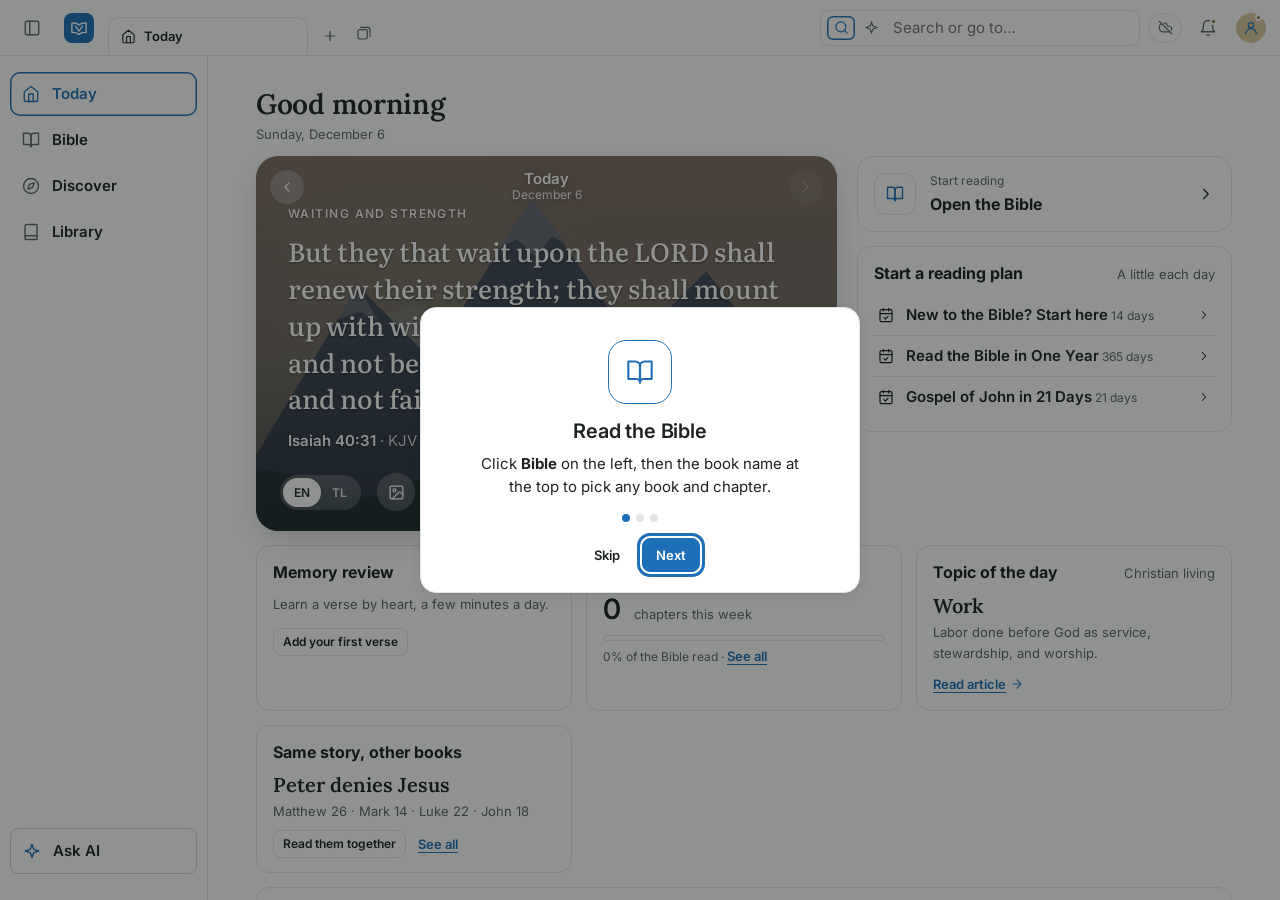
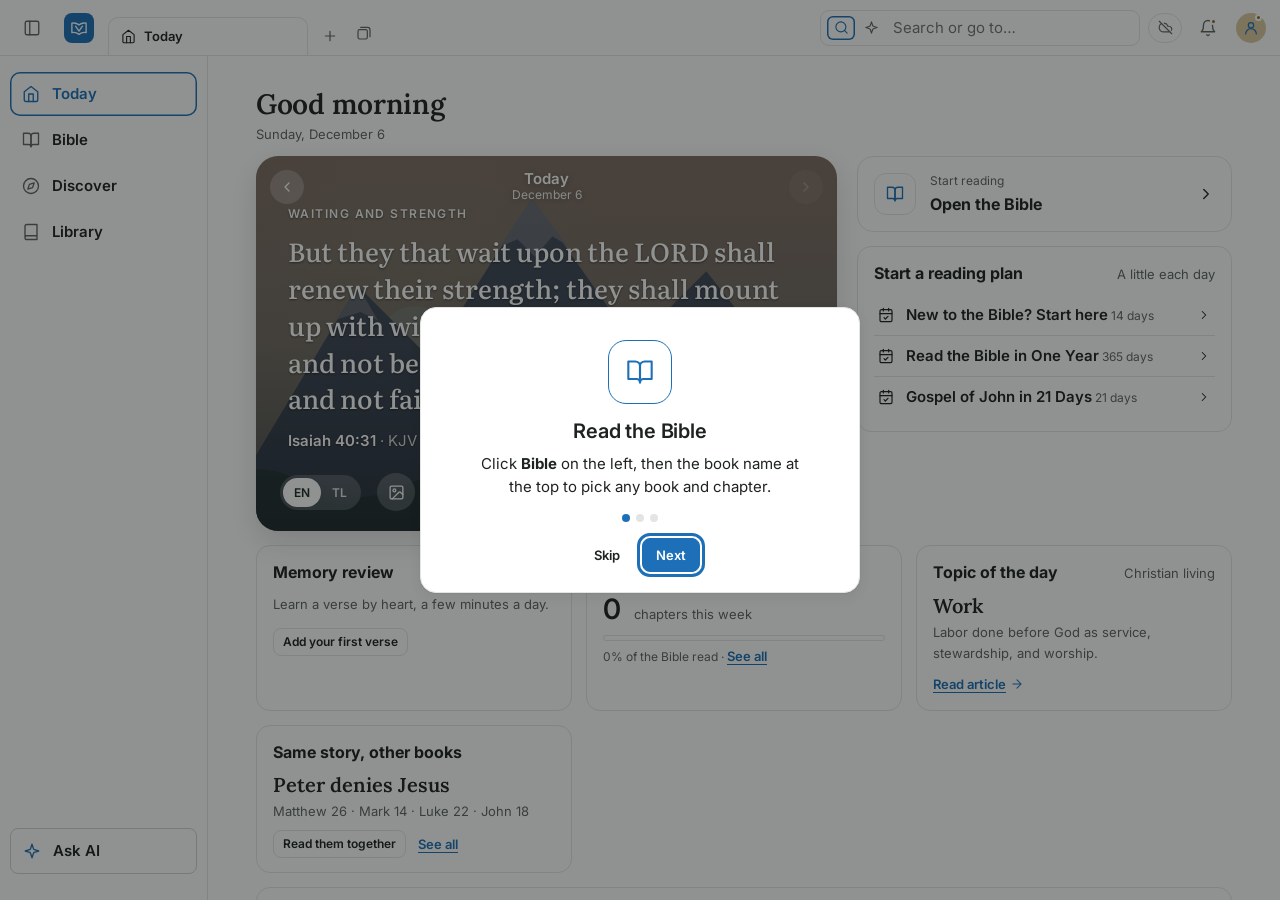
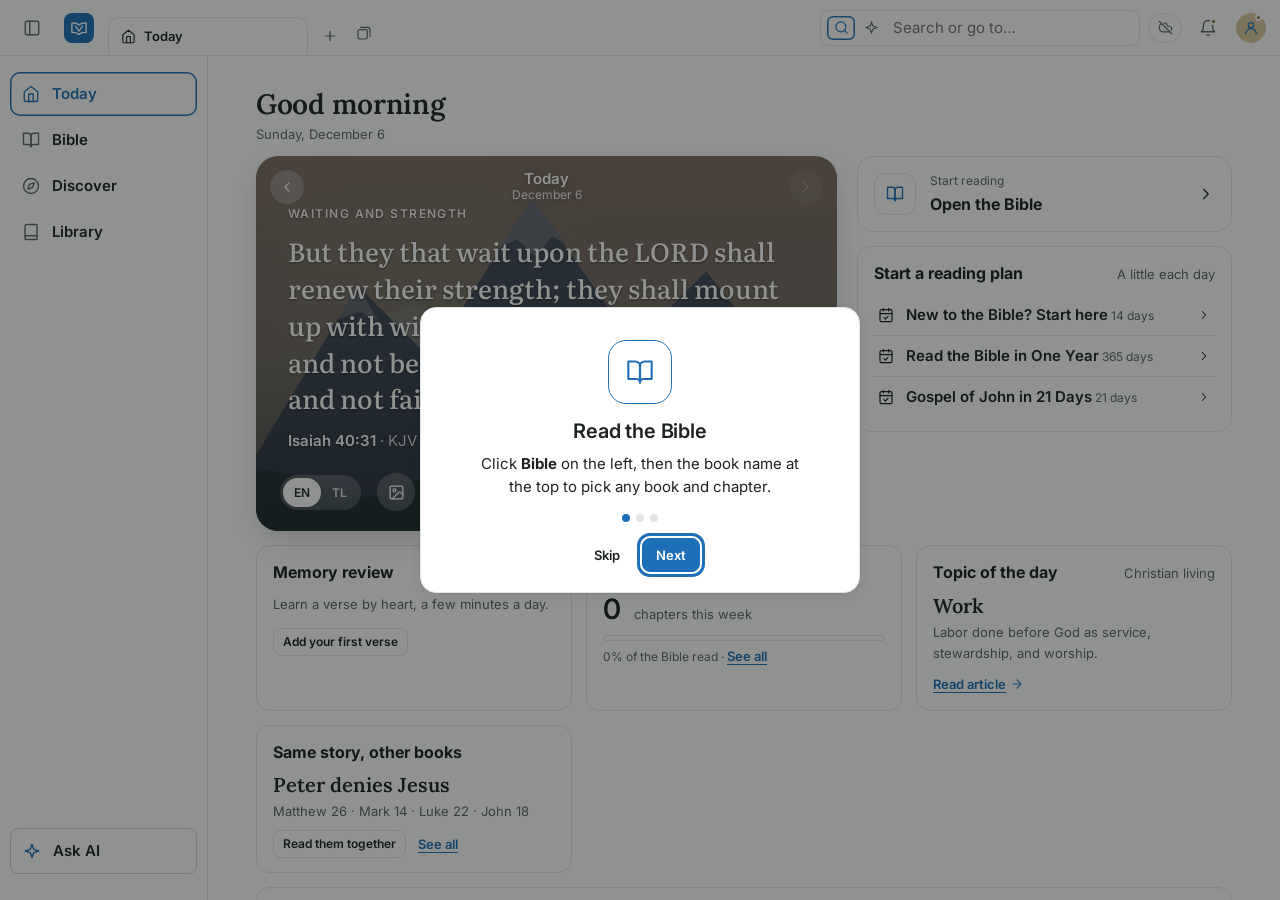
